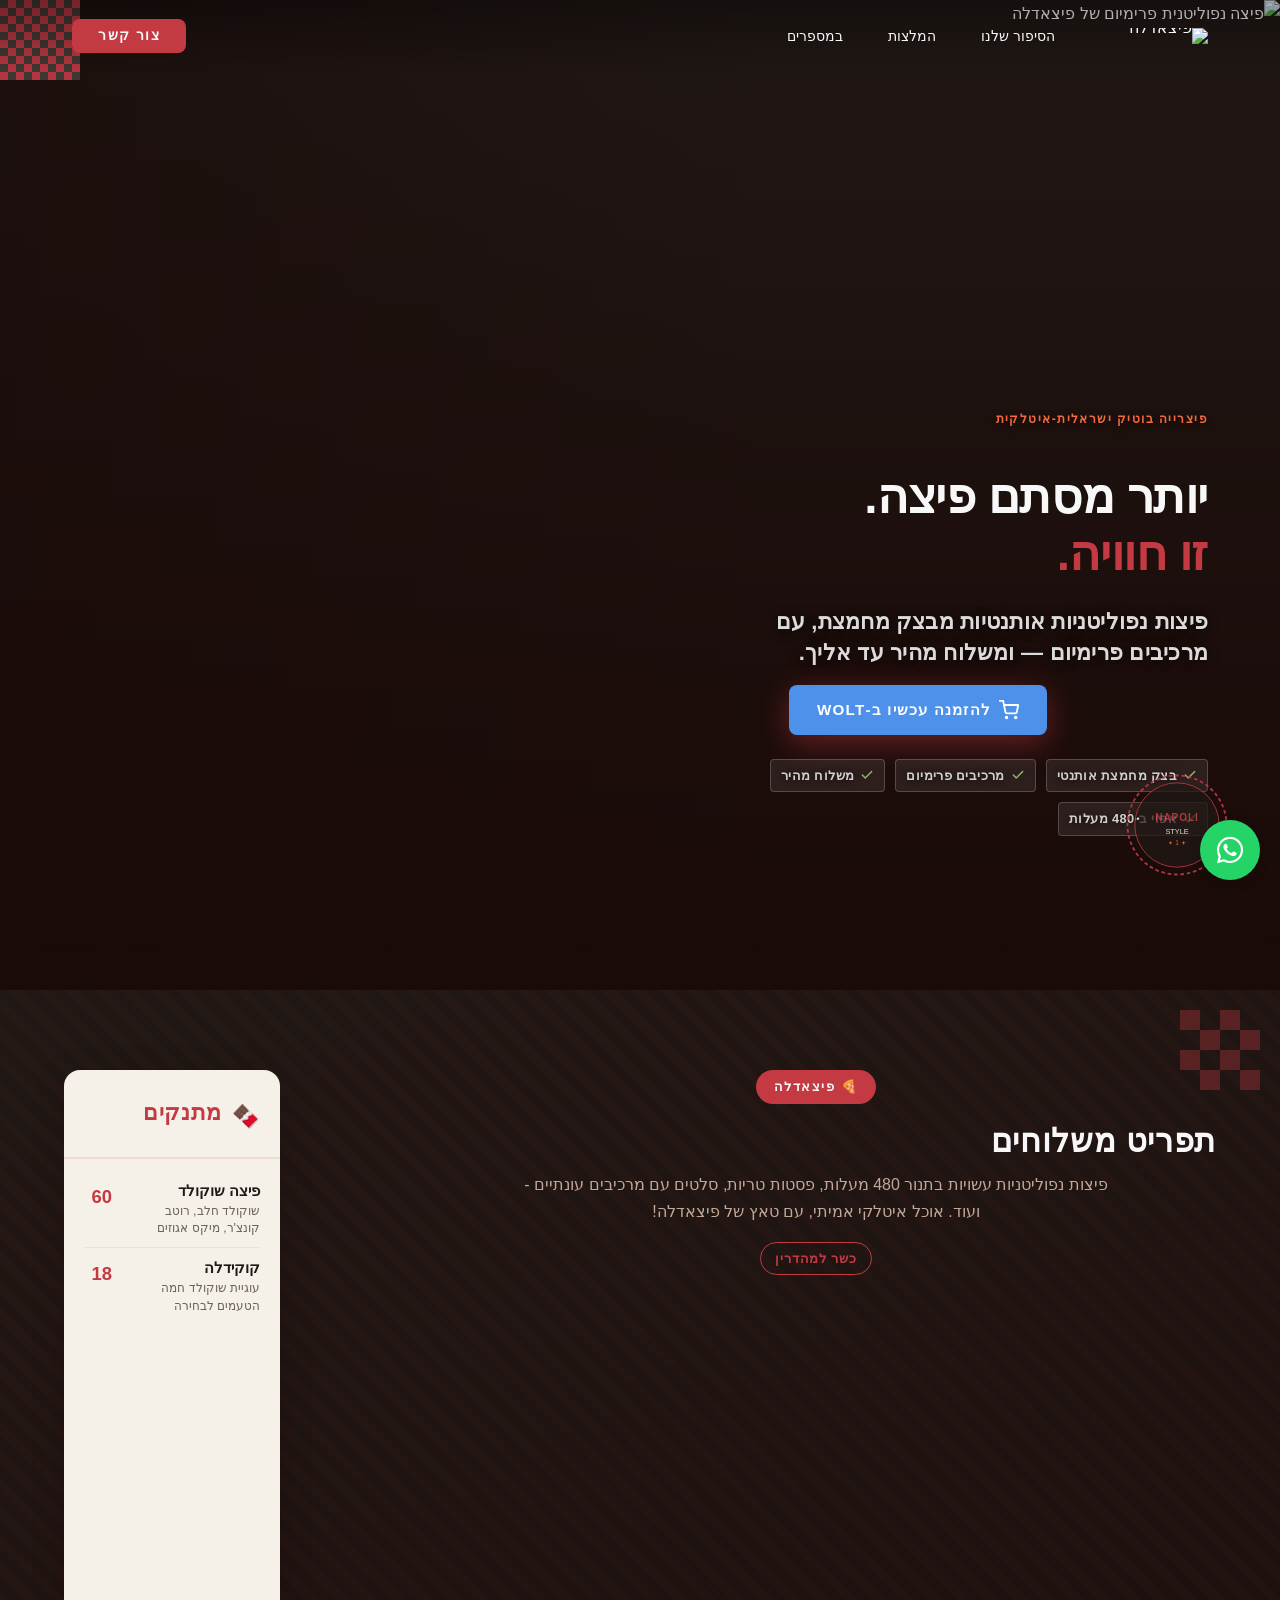
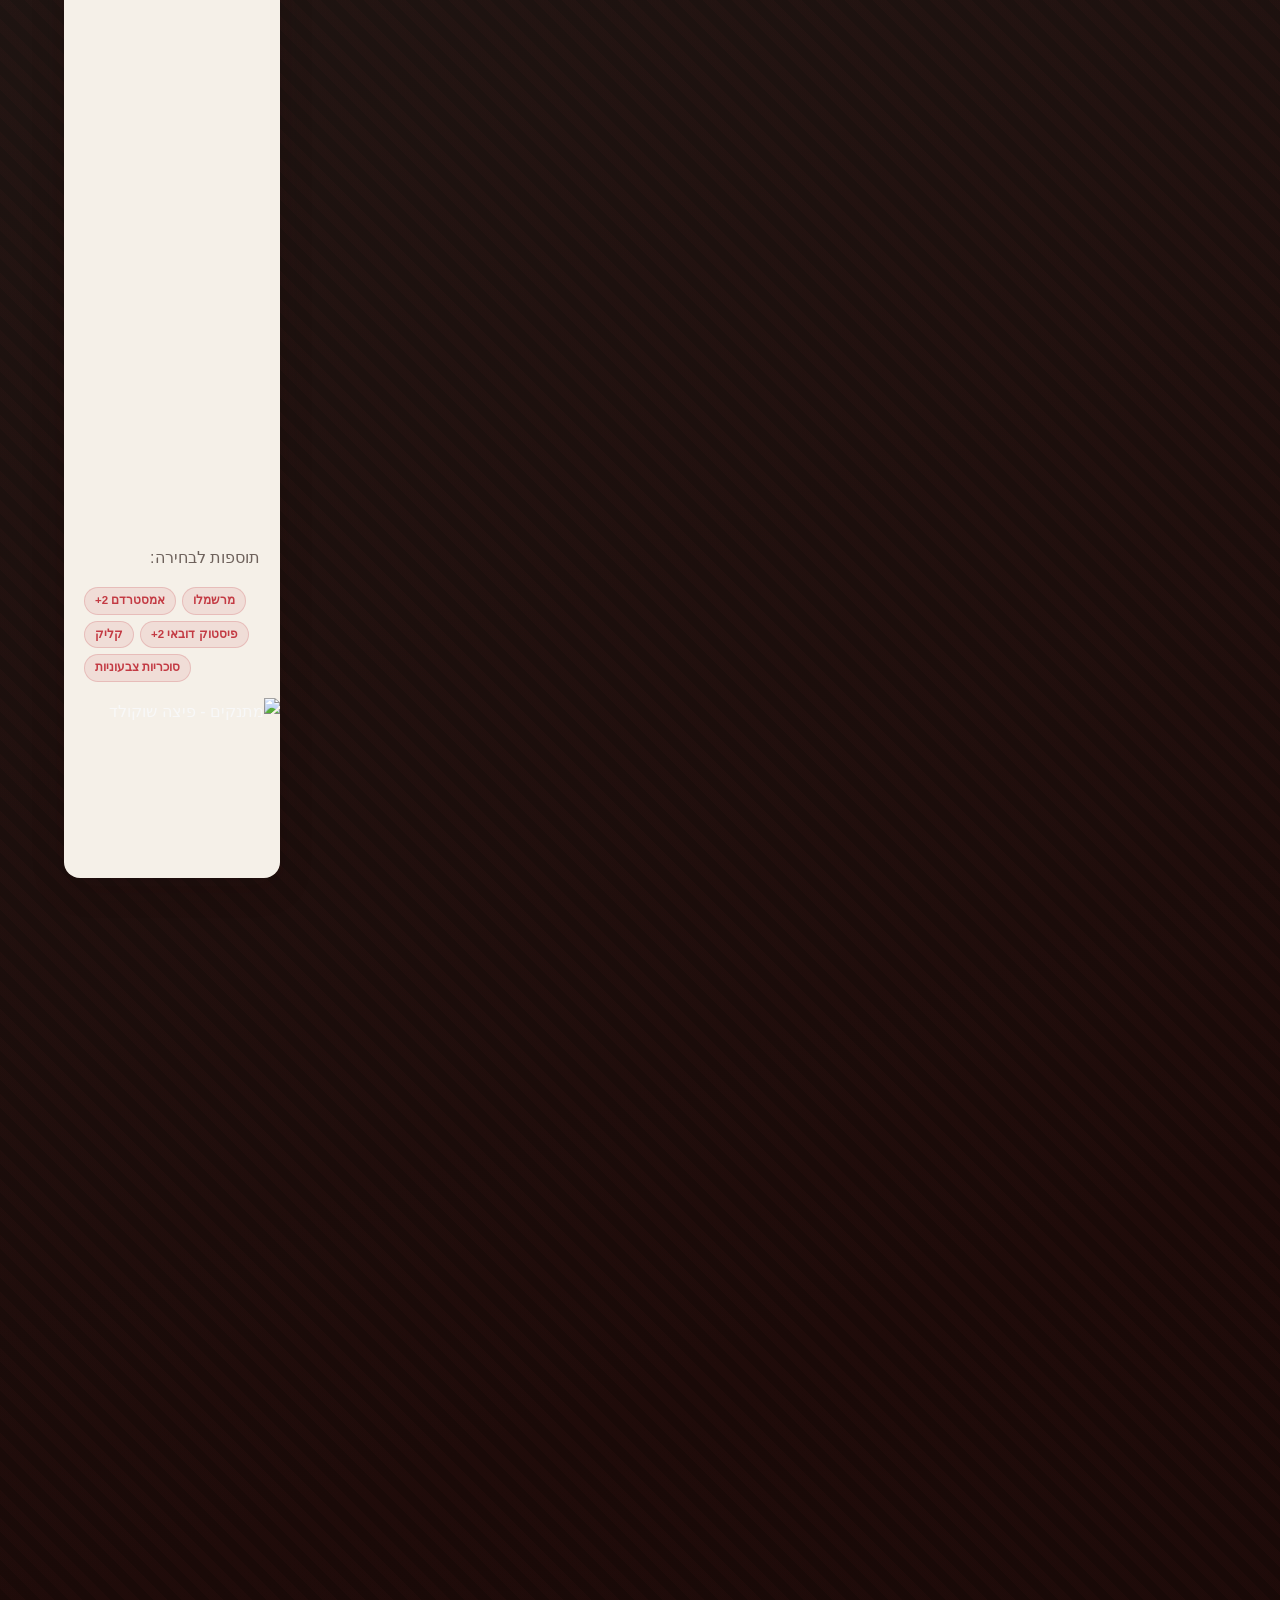
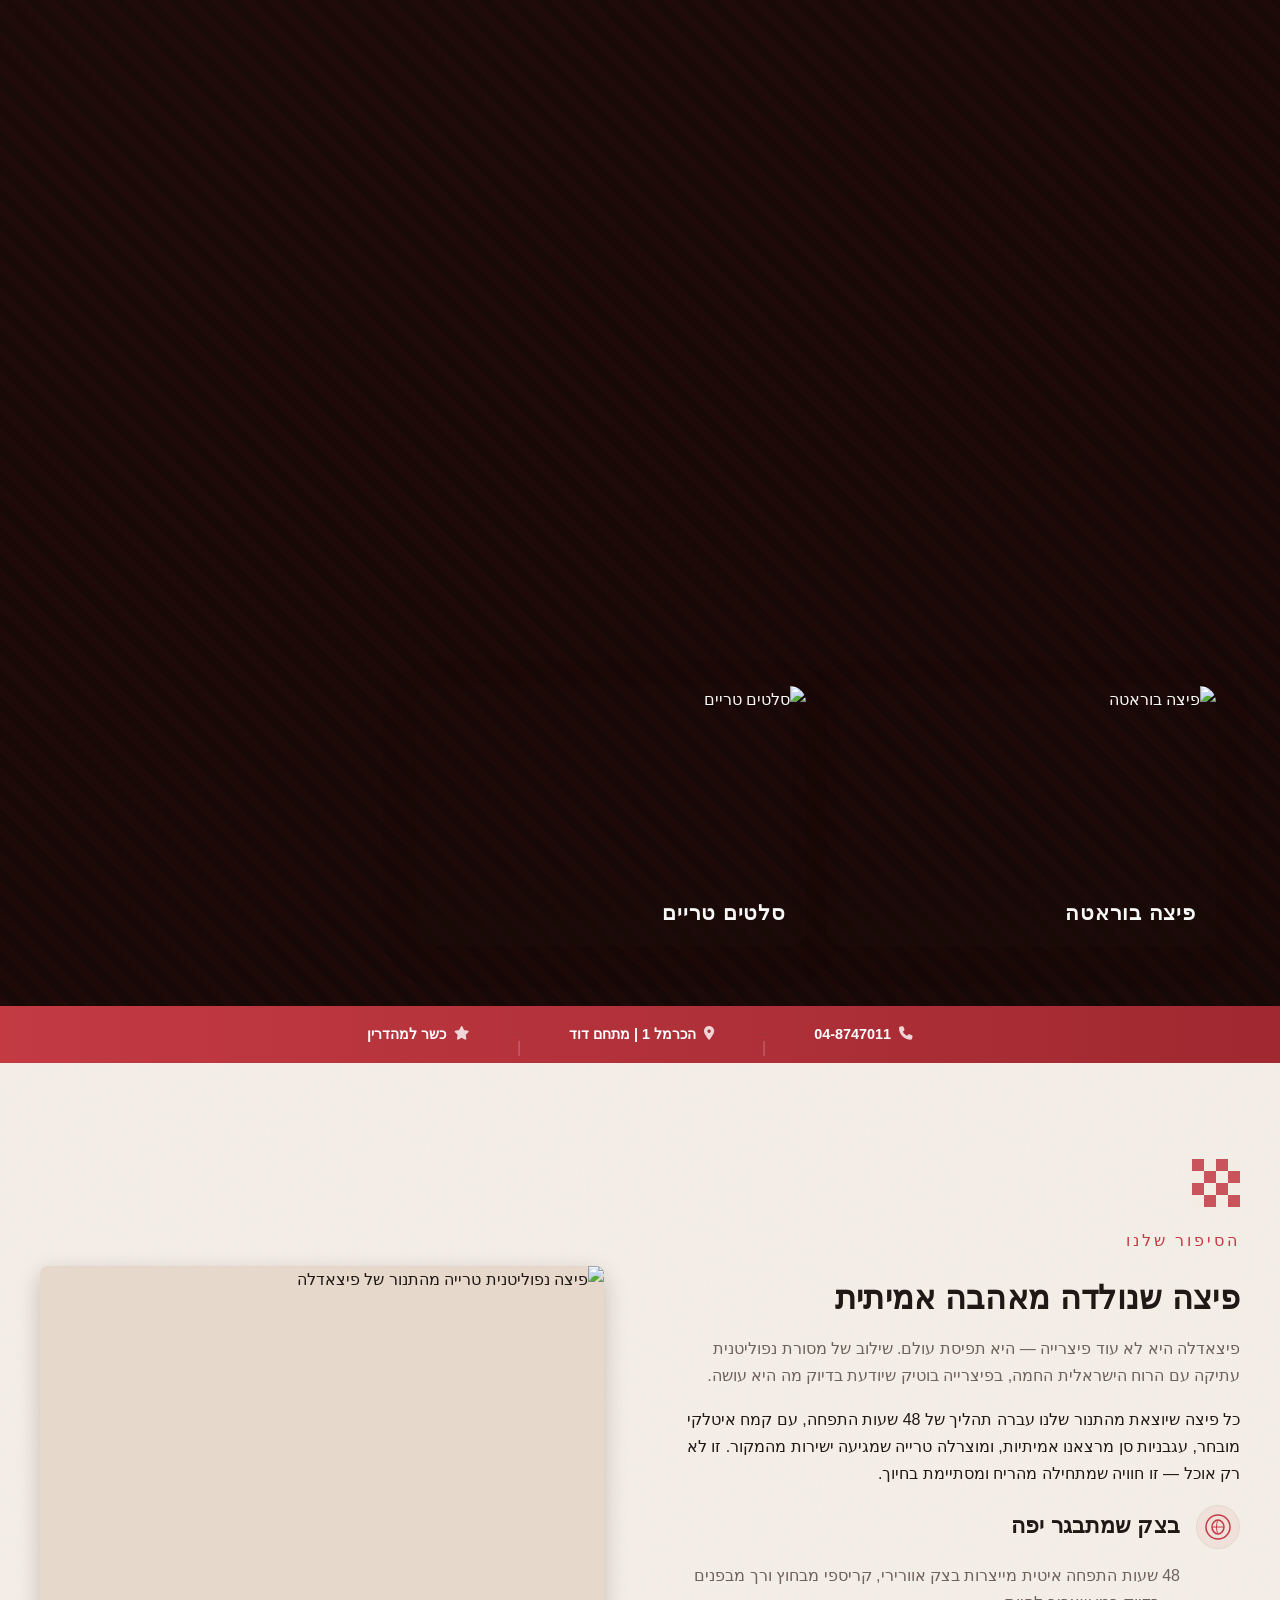
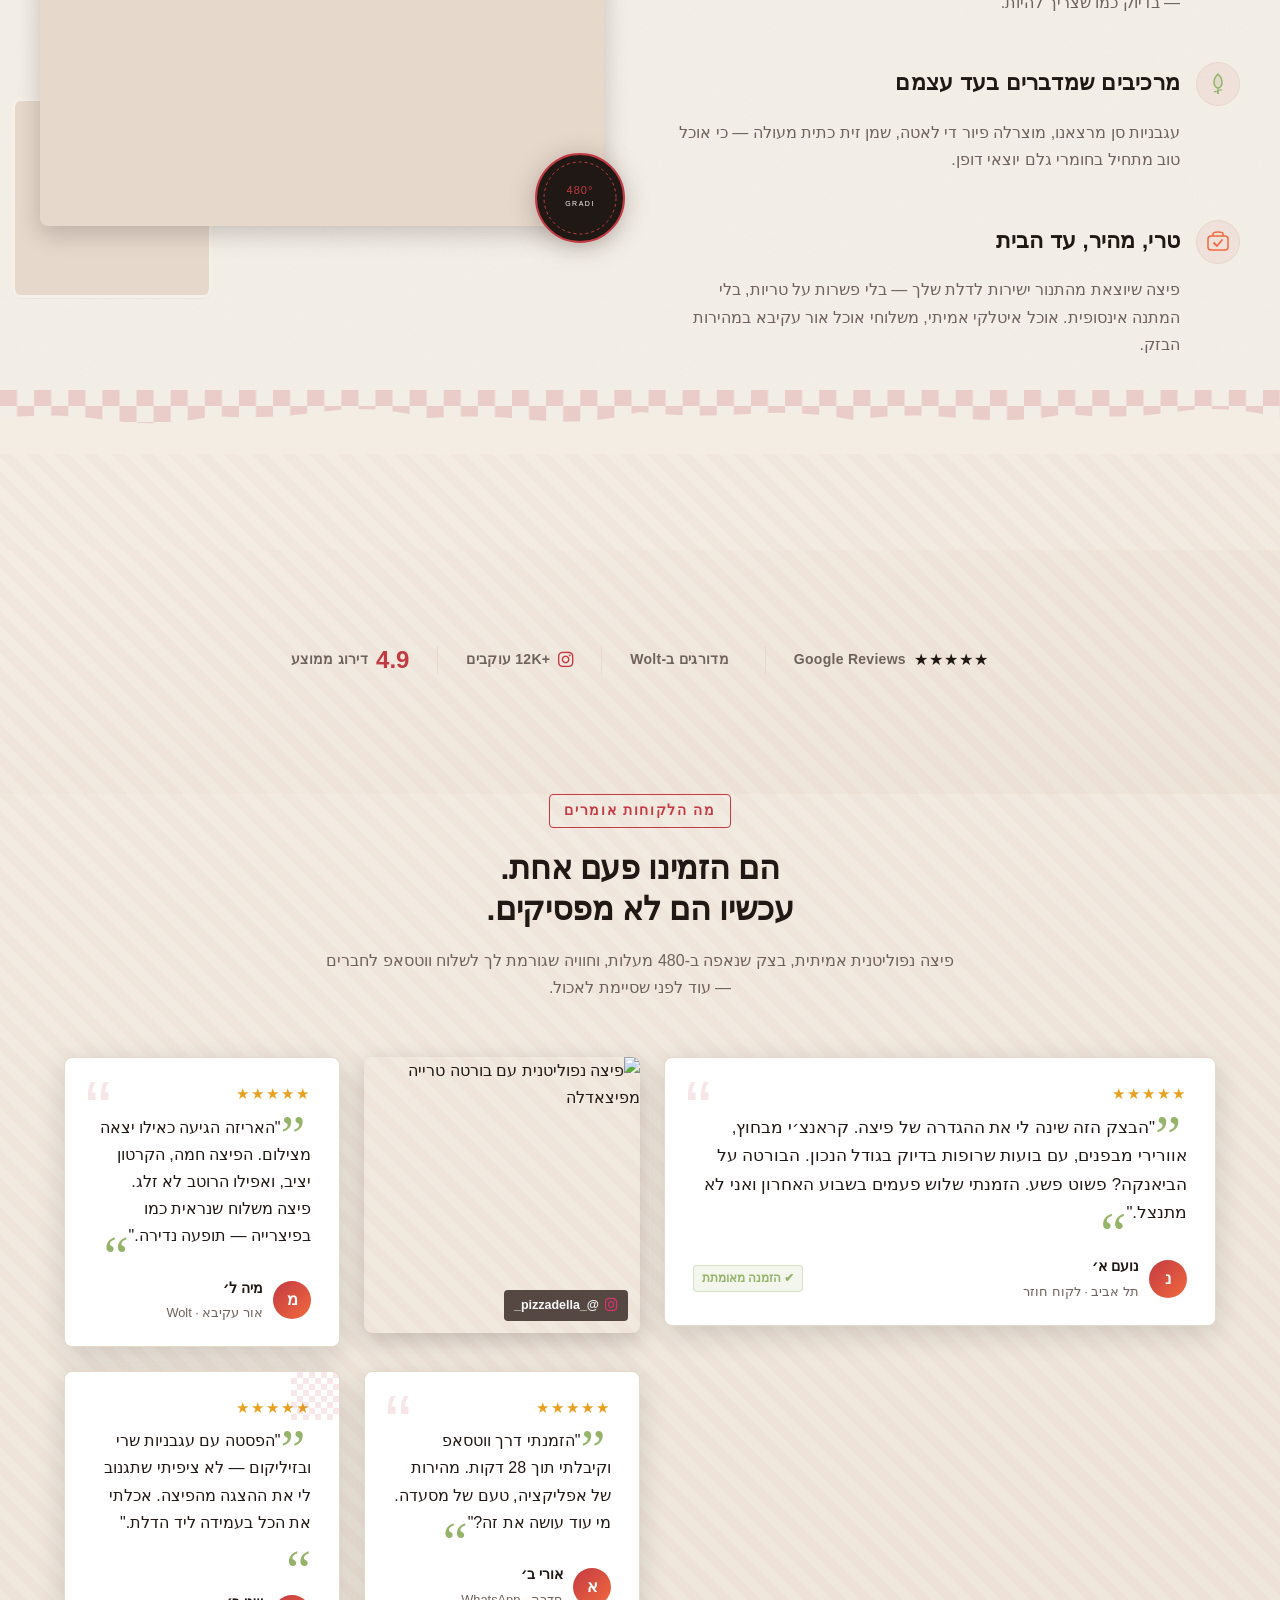
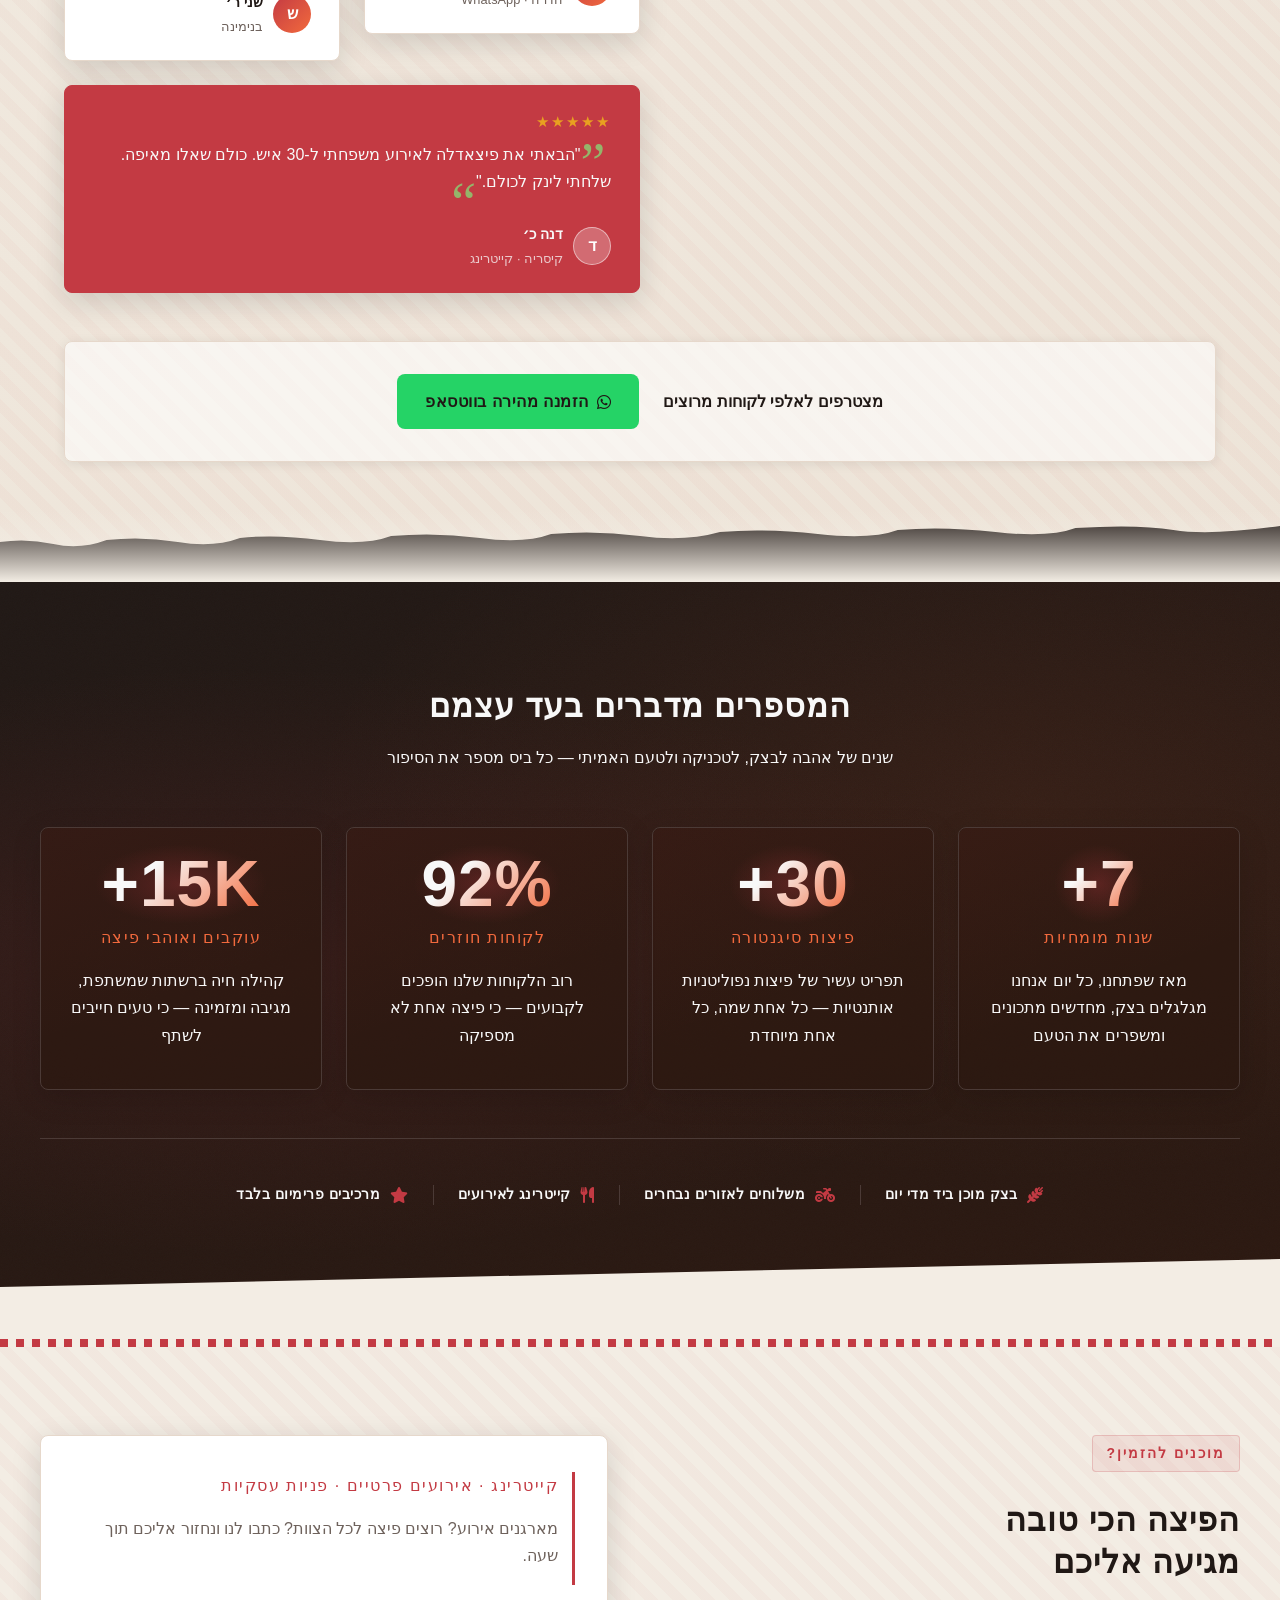
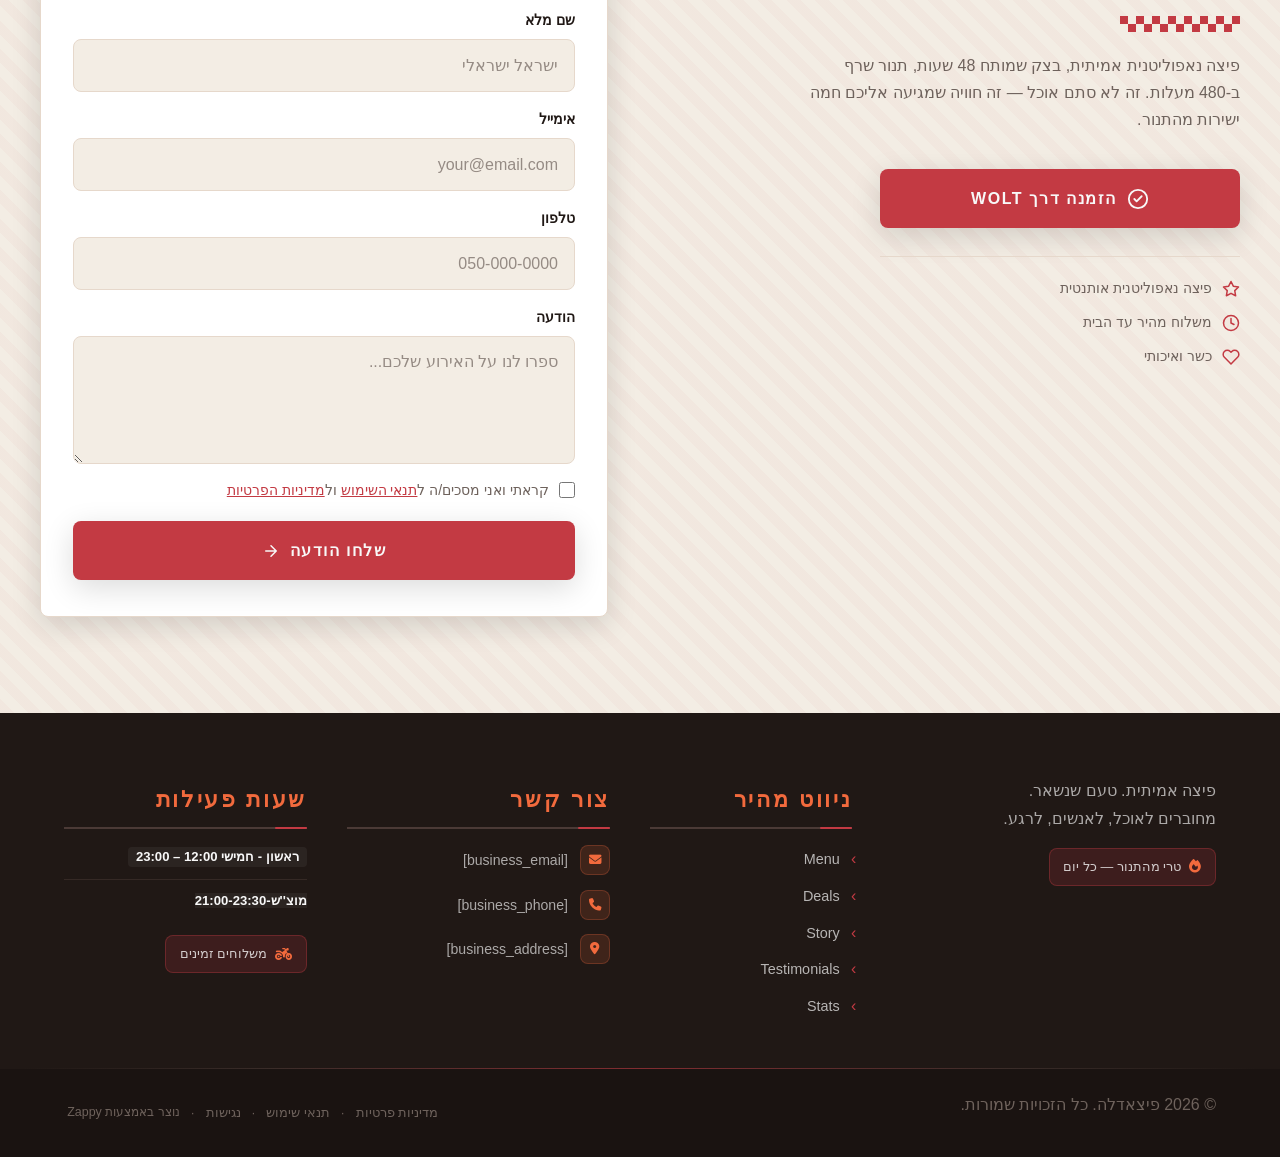
==== public/index.html @ a272fece "Background sync: Progressive GitHub Sync" ====
<!doctype html><html dir="rtl" lang="he"><head><meta charset="UTF-8"><meta content="width=device-width,initial-scale=1" name="viewport"><meta content="index, follow" name="robots"><title>fast food restaurants — פיצאדלה</title><meta content="Pizzadella is an Israeli-Italian boutique pizzeria brand specializing in authentic Neapolitan-style pizzas (no pepperoni/bacon/meat visuals). The brand blends I" name="description"><meta content="fast food restaurants, restaurants near me, kosher restaurants near me, פיצה, פיצה אור עקיבא" name="keywords"><link href="/assets/favicon.ico" rel="icon" type="image/x-icon"><link href="/assets/favicon-16x16.png" rel="icon" type="image/png" sizes="16x16"><link href="/assets/favicon-32x32.png" rel="icon" type="image/png" sizes="32x32"><link href="/assets/favicon-48x48.png" rel="icon" type="image/png" sizes="48x48"><link href="/assets/favicon-192x192.png" rel="icon" type="image/png" sizes="192x192"><link href="/assets/favicon-512x512.png" rel="icon" type="image/png" sizes="512x512"><link href="/assets/apple-touch-icon.png" rel="apple-touch-icon"><script>!function(){"use strict";var t="a57fd1d6-979f-4994-a907-9e7fd4be8c5b",e="https://api.zappy5.com/api/analytics/track",a=18e5,n=2592e6,o=!0,i=!0,r=!0;var s=function(){var e="zappy_visitor_"+t,a=null;try{if(a=localStorage.getItem(e)){var o=JSON.parse(a),i=Date.now();if(i-o.created<n)return o.lastSeen=i,localStorage.setItem(e,JSON.stringify(o)),o.id}}catch(t){console.warn("Zappy Analytics: LocalStorage not available")}var r="zv_"+Date.now()+"_"+Math.random().toString(36).substr(2,9);try{localStorage.setItem(e,JSON.stringify({id:r,created:Date.now(),lastSeen:Date.now()}))}catch(t){}return r}(),c=function(){var e="zappy_session_"+t,n=null;try{if(n=sessionStorage.getItem(e)){var o=JSON.parse(n),i=Date.now();if(i-o.timestamp<a)return o.timestamp=i,sessionStorage.setItem(e,JSON.stringify(o)),o.id}}catch(t){console.warn("Zappy Analytics: SessionStorage not available")}var r="zs_"+Date.now()+"_"+Math.random().toString(36).substr(2,9);try{sessionStorage.setItem(e,JSON.stringify({id:r,timestamp:Date.now()}))}catch(t){}return r}();function l(a,n){n=n||{};var o={website_id:t,event_type:a,page_path:window.location.pathname,referrer:document.referrer||"direct",visitor_id:s,session_id:c,metadata:n};if(navigator.sendBeacon){var i=new Blob([JSON.stringify(o)],{type:"application/json"});navigator.sendBeacon(e,i)}else fetch(e,{method:"POST",headers:{"Content-Type":"application/json"},body:JSON.stringify(o),keepalive:!0}).catch(function(t){console.warn("Zappy Analytics: Failed to track event",t)})}o&&l("pageview",{title:document.title,url:window.location.href}),i&&document.addEventListener("click",function(t){var e=t.target;if("BUTTON"===e.tagName||e.closest("button")){var a="BUTTON"===e.tagName?e:e.closest("button");l("click",{element:"button",text:a.textContent.trim().substring(0,100),id:a.id||null,class:a.className||null})}else if("A"===e.tagName||e.closest("a")){var n="A"===e.tagName?e:e.closest("a");l("navigation",{element:"link",text:n.textContent.trim().substring(0,100),href:n.href,external:n.hostname!==window.location.hostname})}},!0),r&&document.addEventListener("submit",function(t){var e=t.target;l("form_submit",{form_id:e.id||null,form_name:e.name||null,form_action:e.action||null,form_method:e.method||"GET"})},!0);var d=Date.now();window.addEventListener("beforeunload",function(){l("page_unload",{time_on_page:Math.floor((Date.now()-d)/1e3),page_path:window.location.pathname})}),window.zappyAnalytics={track:l,getVisitorId:function(){return s},getSessionId:function(){return c}}}()</script><meta content="fast food restaurants — פיצאדלה" property="og:title"><meta content="Pizzadella is an Israeli-Italian boutique pizzeria brand specializing in authentic Neapolitan-style pizzas (no pepperoni/bacon/meat visuals). The brand blends I" property="og:description"><meta content="summary_large_image" name="twitter:card"><meta content="fast food restaurants — פיצאדלה" name="twitter:title"><meta content="Pizzadella is an Israeli-Italian boutique pizzeria brand specializing in authentic Neapolitan-style pizzas (no pepperoni/bacon/meat visuals). The brand blends I" name="twitter:description"><meta content="website" property="og:type"><meta content="he_IL" property="og:locale"><link href="https://cdnjs.cloudflare.com/ajax/libs/font-awesome/6.4.0/css/all.min.css" rel="stylesheet"><style>.skip-link{position:absolute;top:0;left:0;transform:translateY(-200%);padding:12px 18px;background:var(--bg-dark,#1a1a1a);color:var(--text-light,#fff);font-weight:600;border-radius:0 0 8px 0;z-index:10000}.skip-link:focus{transform:none;outline:2px solid var(--ring,#fff);outline-offset:2px}:focus-visible{outline:2px solid var(--ring,currentColor);outline-offset:3px}</style><link href="/assets/favicon.ico" rel="icon" type="image/x-icon"><link href="/assets/favicon-16x16.png" rel="icon" type="image/png" sizes="16x16"><link href="/assets/favicon-32x32.png" rel="icon" type="image/png" sizes="32x32"><link href="/assets/favicon-48x48.png" rel="icon" type="image/png" sizes="48x48"><link href="/assets/favicon-192x192.png" rel="icon" type="image/png" sizes="192x192"><link href="/assets/favicon-512x512.png" rel="icon" type="image/png" sizes="512x512"><link href="/assets/apple-touch-icon.png" rel="apple-touch-icon"><link href="https://cdn.jsdelivr.net/npm/vanilla-cookieconsent@3/dist/cookieconsent.css" rel="stylesheet"><script src="https://cdn.jsdelivr.net/npm/vanilla-cookieconsent@3/dist/cookieconsent.umd.js"></script><script src="https://cdn.jsdelivr.net/gh/mickidum/acc_toolbar/acctoolbar/acctoolbar.min.js"></script><style data-zappy-section-v2-css="true">.home-menu-section{direction:rtl;background-color:#1a0a08;background-image:repeating-linear-gradient(45deg,rgba(195,58,67,.03) 0,rgba(195,58,67,.03) 10px,transparent 10px,transparent 20px),linear-gradient(160deg,#201815 0,#1a0a08 60%,#160806 100%);color:var(--text-light);padding:80px 0 0;position:relative;overflow:visible;font-family:Heebo,Assistant,sans-serif}.home-menu-section .menu-checker-decor{position:absolute;top:20px;right:20px;width:80px;height:80px;opacity:.35;pointer-events:none;z-index:0;aria-hidden:true}.home-menu-section .menu-container{max-width:1200px;margin:0 auto;padding:0 24px 60px;position:relative;z-index:1}.home-menu-section .menu-header{text-align:center;margin-bottom:56px;position:relative}.home-menu-section .menu-badge{display:inline-block;background:var(--primary);color:var(--text-light);font-family:Heebo,sans-serif;font-size:.8rem;font-weight:700;letter-spacing:.12em;text-transform:uppercase;padding:6px 18px;border-radius:100px;margin-bottom:16px}.home-menu-section .menu-title{font-family:'Bebas Neue',Heebo,sans-serif;font-size:clamp(2.6rem, 6vw, 4.5rem);font-weight:700;color:var(--text-light);line-height:1.1;letter-spacing:.02em;margin:0 0 16px}.home-menu-section .menu-subtitle{font-size:1rem;color:#c2a898;line-height:1.7;max-width:600px;margin:0 auto 20px;text-align:center}.home-menu-section .menu-kosher-badge{display:inline-flex;align-items:center;gap:6px;background:0 0;border:1.5px solid var(--primary);color:var(--primary);font-size:.8rem;font-weight:700;padding:5px 14px;border-radius:100px;letter-spacing:.06em}.home-menu-section .menu-grid{display:grid;grid-template-columns:repeat(3,1fr);gap:24px;margin-bottom:40px;direction:rtl}.home-menu-section .menu-card{background:#f5f0e8;border-radius:16px;padding:0;overflow:hidden;box-shadow:0 8px 32px rgba(26,10,8,.22);display:flex;flex-direction:column;position:relative;transition:transform .25s ease,box-shadow .25s ease}.home-menu-section .menu-card:hover{transform:translateY(-4px);box-shadow:0 16px 48px rgba(26,10,8,.32)}.home-menu-section .menu-card-header{display:flex;flex-direction:row;align-items:center;gap:10px;padding:20px 20px 12px;border-bottom:2px solid rgba(195,58,67,.12)}.home-menu-section .category-icon{font-size:1.4rem;line-height:1}.home-menu-section .category-title{font-family:'Bebas Neue',Heebo,sans-serif;font-size:1.5rem;font-weight:700;color:var(--primary);letter-spacing:.04em;margin:0;line-height:1.2}.home-menu-section .menu-items-list{list-style:none;margin:0;padding:12px 20px;flex:1}.home-menu-section .menu-item{display:flex;flex-direction:row;align-items:flex-start;justify-content:space-between;gap:12px;padding:10px 0;border-bottom:1px solid rgba(195,58,67,.1)}.home-menu-section .menu-item:last-child{border-bottom:none}.home-menu-section .item-info{display:flex;flex-direction:column;gap:2px;flex:1;text-align:right}.home-menu-section .item-name{font-size:.95rem;font-weight:700;color:#201815;line-height:1.3}.home-menu-section .item-desc{font-size:.78rem;color:#6e625c;line-height:1.4}.home-menu-section .item-price{font-family:'Bebas Neue',Heebo,sans-serif;font-size:1.15rem;font-weight:700;color:var(--primary);white-space:nowrap;min-width:32px;text-align:start;padding-inline-start:4px}.home-menu-section .menu-card-image{width:100%;height:180px;overflow:hidden;margin-top:auto;flex-shrink:0}.home-menu-section .menu-card-image img{width:100%;height:100%;object-fit:cover;display:block;transition:transform .4s ease}.home-menu-section .menu-card:hover .menu-card-image img{transform:scale(1.04)}.home-menu-section .card-deals{background:linear-gradient(145deg,#c33a43 0,#a02830 100%);border:none}.home-menu-section .card-deals .menu-card-header{border-bottom-color:rgba(255,255,255,.2)}.home-menu-section .card-deals .category-title{color:#fff}.home-menu-section .card-deals .item-name{color:#fff}.home-menu-section .card-deals .item-desc{color:rgba(255,255,255,.75)}.home-menu-section .card-deals .menu-item{border-bottom-color:rgba(255,255,255,.15)}.home-menu-section .deal-price{color:#fff3b0!important;font-size:1.3rem!important}.home-menu-section .deals-ribbon{position:absolute;top:16px;left:16px;background:#fff3b0;color:#c33a43;font-size:.7rem;font-weight:800;letter-spacing:.1em;padding:4px 10px;border-radius:100px;text-transform:uppercase;z-index:2}.home-menu-section .category-note{font-size:.85rem;font-weight:700;color:#201815;margin:0 20px 2px;text-align:right}.home-menu-section .category-note-sm{font-size:.78rem;color:#6e625c;margin:0 20px 8px;text-align:right;line-height:1.5}.home-menu-section .category-note-addon{font-size:.8rem;color:var(--primary);font-weight:600;margin:4px 20px 12px;text-align:right}.home-menu-section .dessert-toppings{padding:8px 20px 16px}.home-menu-section .toppings-label{font-size:.78rem;font-weight:700;color:#6e625c;margin-bottom:8px;text-align:right}.home-menu-section .toppings-grid{display:flex;flex-wrap:wrap;gap:6px;justify-content:flex-end}.home-menu-section .topping-tag{background:rgba(195,58,67,.1);color:var(--primary);font-size:.72rem;font-weight:600;padding:3px 10px;border-radius:100px;border:1px solid rgba(195,58,67,.2);white-space:nowrap}.home-menu-section .extras-desc{font-size:.82rem;color:#6e625c;line-height:1.6;padding:12px 20px 8px;text-align:right;margin:0}.home-menu-section .extras-pricing{padding:8px 20px 20px}.home-menu-section .extra-tier{background:rgba(195,58,67,.06);border-inline-start:3px solid var(--primary);padding:8px 12px;border-radius:0 6px 6px 0;margin-bottom:8px}.home-menu-section .extra-tier-label{font-size:.8rem;font-weight:600;color:#201815;display:block;text-align:right}.home-menu-section .price-tiers{display:flex;gap:12px;margin-top:12px;justify-content:flex-end}.home-menu-section .price-tier{display:flex;flex-direction:column;align-items:center;background:var(--primary);color:#fff;border-radius:8px;padding:8px 16px;min-width:60px}.home-menu-section .tier-price{font-family:'Bebas Neue',Heebo,sans-serif;font-size:1.3rem;font-weight:700;line-height:1;color:#fff}.home-menu-section .tier-label{font-size:.7rem;color:rgba(255,255,255,.8);margin-top:2px}.home-menu-section .menu-photo-strip{display:grid;grid-template-columns:1fr 1fr;gap:20px;margin-bottom:0}.home-menu-section .photo-strip-item{position:relative;border-radius:16px;overflow:hidden;height:260px;box-shadow:0 8px 32px rgba(26,10,8,.3)}.home-menu-section .photo-strip-item img{width:100%;height:100%;object-fit:cover;display:block;transition:transform .4s ease}.home-menu-section .photo-strip-item:hover img{transform:scale(1.05)}.home-menu-section .photo-strip-label{position:absolute;bottom:0;right:0;left:0;background:linear-gradient(to top,rgba(26,10,8,.85) 0,transparent 100%);color:var(--text-light);font-family:'Bebas Neue',Heebo,sans-serif;font-size:1.3rem;font-weight:700;padding:24px 20px 16px;text-align:right;letter-spacing:.04em}.home-menu-section .menu-footer-bar{background:linear-gradient(90deg,#c33a43 0,#a02830 100%);padding:16px 24px;margin-top:0}.home-menu-section .menu-footer-inner{max-width:1200px;margin:0 auto;display:flex;align-items:center;justify-content:center;flex-wrap:wrap;gap:16px 24px;direction:rtl}.home-menu-section .footer-info-item{display:flex;flex-direction:row;align-items:center;gap:8px;color:#fff;font-size:.9rem;font-weight:600}.home-menu-section .footer-info-item i{font-size:.85rem;color:rgba(255,255,255,.8)}.home-menu-section .footer-divider{color:rgba(255,255,255,.4);font-size:1rem}@media (max-width:1024px){.home-menu-section .menu-grid{grid-template-columns:repeat(2,1fr)}}@media (max-width:768px){.home-menu-section{padding-top:100px}.home-menu-section .menu-container{padding:0 16px 40px}.home-menu-section .menu-header{margin-bottom:36px}.home-menu-section .menu-title{font-size:2.4rem}.home-menu-section .menu-subtitle{font-size:.92rem}.home-menu-section .menu-grid{grid-template-columns:1fr!important;gap:16px}.home-menu-section .menu-card-image{height:160px}.home-menu-section .menu-photo-strip{grid-template-columns:1fr!important;gap:14px}.home-menu-section .photo-strip-item{height:200px}.home-menu-section .menu-footer-inner{gap:12px 16px}.home-menu-section .footer-divider{display:none}.home-menu-section .menu-checker-decor{width:50px;height:50px;top:12px;right:12px}.home-menu-section .price-tiers{justify-content:flex-start}.home-menu-section .toppings-grid{justify-content:flex-start}}[data-layout-spec=Home-menu] .home-menu-headline,[data-layout-spec=Home-menu] .home-menu-section__title,[data-layout-spec=Home-menu] .home-menu-title,[data-layout-spec=Home-menu] .menu-headline,[data-layout-spec=Home-menu] h2[class*=headline],[data-layout-spec=Home-menu] h2[class*=menu-title]{white-space:nowrap!important;overflow-wrap:normal!important;word-break:keep-all!important;width:max-content!important;max-width:min(100%,12ch)!important;line-height:.86!important;position:relative!important;z-index:4!important}[data-layout-spec=Home-menu] .home-menu-headline-col,[data-layout-spec=Home-menu] .home-menu-left,[data-layout-spec=Home-menu] .home-menu-section__copy,[data-layout-spec=Home-menu] [class*=menu][class*=copy],[data-layout-spec=Home-menu] [class*=menu][class*=headline-col]{min-width:0!important;max-width:min(36ch,28%)!important}[data-layout-spec=Home-menu] .home-menu-container,[data-layout-spec=Home-menu] .home-menu-section__container,[data-layout-spec=Home-menu] .menu-container,[data-layout-spec=Home-menu] [class*=menu-container]{display:grid!important;grid-template-columns:minmax(0,max-content) minmax(0,1fr)!important;gap:clamp(2rem,5vw,4rem)!important;align-items:start!important;overflow:visible!important}[data-layout-spec=Home-menu] .home-menu-subhead,[data-layout-spec=Home-menu] .home-menu-subhead .font-accent,[data-layout-spec=Home-menu] .home-menu-subheadline,[data-layout-spec=Home-menu] .home-menu-subheadline .font-accent,[data-layout-spec=Home-menu] .home-menu-subheadline.font-accent,[data-layout-spec=Home-menu] .menu-accent-line,[data-layout-spec=Home-menu] .menu-accent-line .font-accent{font-family:var(--accent-font, "Permanent Marker", "Bebas Neue", cursive)!important;color:var(--primary,#ef3b24)!important;font-size:clamp(2rem, 3.8vw, 3.8rem)!important;line-height:.9!important;letter-spacing:-.02em!important;text-transform:uppercase!important;white-space:nowrap!important;overflow-wrap:normal!important;word-break:keep-all!important;position:relative!important;z-index:4!important}[data-layout-spec=Home-menu] .menu-grid{grid-template-columns:repeat(3,minmax(0,1fr))!important;grid-auto-rows:auto!important;align-items:start!important}[data-layout-spec=Home-menu] .menu-grid>*{min-width:0!important;max-width:100%!important}[data-layout-spec=Home-menu] :is(article,[data-layout-spec=Home-menu] [class*=card]):has(img[data-placeholder]){grid-row:1!important;align-self:stretch!important;min-width:0!important;max-width:100%!important}@media (min-width:1181px){[data-layout-spec=Home-menu] :is(article,[data-layout-spec=Home-menu] [class*=card]):has(img[data-placeholder]):first-of-type{grid-column:1!important}[data-layout-spec=Home-menu] :is(article,[data-layout-spec=Home-menu] [class*=card]):has(img[data-placeholder]):nth-of-type(2){grid-column:2!important}[data-layout-spec=Home-menu] :is(article,[data-layout-spec=Home-menu] [class*=card]):has(img[data-placeholder]):nth-of-type(3){grid-column:3!important}}[data-layout-spec=Home-menu] .deco-asset{max-width:min(var(--deco-w),24vw)!important}@media (max-width:1180px) and (min-width:901px){[data-layout-spec=Home-menu] .menu-grid{grid-template-columns:repeat(2,minmax(0,1fr))!important;grid-auto-flow:row!important}[data-layout-spec=Home-menu] :is(article,[data-layout-spec=Home-menu] [class*=card]):has(img[data-placeholder]){grid-row:auto!important;grid-column:auto!important}[data-layout-spec=Home-menu] :is(article,[data-layout-spec=Home-menu] [class*=card]):has(img[data-placeholder]) [class*=img-wrap] img,[data-layout-spec=Home-menu] :is(article,[data-layout-spec=Home-menu] [class*=card]):has(img[data-placeholder]) img,[data-layout-spec=Home-menu] :is(article,[data-layout-spec=Home-menu] [class*=card]):has(img[data-placeholder]) picture img{width:100%!important;max-width:100%!important;height:auto!important;min-width:0!important;display:block!important}[data-layout-spec=Home-menu] :is(article,[data-layout-spec=Home-menu] [class*=card]):has(img[data-placeholder]) [class*=img-wrap],[data-layout-spec=Home-menu] :is(article,[data-layout-spec=Home-menu] [class*=card]):has(img[data-placeholder]) picture{width:100%!important;min-width:0!important;max-width:100%!important}}@media (max-width:900px){[data-layout-spec=Home-menu] .home-menu-container,[data-layout-spec=Home-menu] .home-menu-section__container,[data-layout-spec=Home-menu] .menu-container,[data-layout-spec=Home-menu] [class*=menu][class*=container]{display:grid!important;grid-template-columns:minmax(0,1fr)!important;gap:clamp(2rem,6vw,3.5rem)!important;overflow:visible!important}[data-layout-spec=Home-menu] .home-menu-headline-col,[data-layout-spec=Home-menu] .home-menu-left,[data-layout-spec=Home-menu] .home-menu-section__copy,[data-layout-spec=Home-menu] .menu-intro,[data-layout-spec=Home-menu] [class*=menu][class*=copy],[data-layout-spec=Home-menu] [class*=menu][class*=headline-col],[data-layout-spec=Home-menu] [class*=menu][class*=intro]{max-width:100%!important;width:100%!important;min-width:0!important;grid-column:1!important;grid-row:auto!important}[data-layout-spec=Home-menu] .home-menu-headline,[data-layout-spec=Home-menu] .home-menu-title,[data-layout-spec=Home-menu] .menu-headline{max-width:100%!important;width:100%!important;text-align:center!important}[data-layout-spec=Home-menu] .home-menu-cards,[data-layout-spec=Home-menu] .home-menu-cards-grid,[data-layout-spec=Home-menu] .home-menu-cards-wrap,[data-layout-spec=Home-menu] .menu-grid{display:grid!important;grid-template-columns:minmax(0,1fr)!important;grid-auto-flow:row!important;width:100%!important;max-width:100%!important;min-width:0!important;overflow:visible!important}[data-layout-spec=Home-menu] :is(article,[data-layout-spec=Home-menu] [class*=card]):has(img[data-placeholder]){grid-column:1!important;grid-row:auto!important;width:100%!important;min-width:0!important;max-width:100%!important;transform:none!important}[data-layout-spec=Home-menu] .home-menu-card>*,[data-layout-spec=Home-menu] [class*=menu-card]>*{min-width:0!important;max-width:100%!important}[data-layout-spec=Home-menu] .deco-asset{display:none!important}}</style><link href="/styles.css" rel="stylesheet"><style id="zappy-dropdown-submenu-styles">#navMenu li:has(.sub-menu),.nav-menu li:has(.sub-menu),.navbar li:has(.sub-menu),nav li:has(.sub-menu){position:relative}#navMenu .sub-menu,.nav-menu .sub-menu,.navbar .sub-menu,nav .sub-menu{display:block!important;position:absolute!important;top:100%;left:0;min-width:220px;background:#fff;border-radius:8px;box-shadow:0 8px 25px rgba(0,0,0,.15);padding:8px 0;opacity:0;visibility:hidden;transform:translateY(10px);transition:all .3s ease;z-index:1000;list-style:none;pointer-events:none}#navMenu li:hover>.sub-menu,.nav-menu li:hover>.sub-menu,.navbar li:hover>.sub-menu,nav li:hover>.sub-menu{opacity:1!important;visibility:visible!important;transform:translateY(0)!important;pointer-events:auto!important}.sub-menu li{list-style:none;margin:0;padding:0}.sub-menu a{display:block!important;padding:10px 16px!important;color:var(--text-dark,#333)!important;font-weight:500;text-decoration:none;white-space:nowrap;transition:background-color .2s}.sub-menu .zappy-nav-child>a{padding-left:28px!important;font-size:.9em!important;opacity:.85!important}[dir=rtl] .sub-menu .zappy-nav-child>a,html[lang=ar] .sub-menu .zappy-nav-child>a,html[lang=he] .sub-menu .zappy-nav-child>a{padding-left:10px!important;padding-right:28px!important}.sub-menu .zappy-nav-parent>a{font-weight:600!important}.sub-menu a:hover{background-color:#f5f5f5}[dir=rtl] .nav-menu .sub-menu,[dir=rtl] .navbar .sub-menu,[dir=rtl] nav .sub-menu,html[lang=ar] .nav-menu .sub-menu,html[lang=ar] .navbar .sub-menu,html[lang=ar] nav .sub-menu,html[lang=he] .nav-menu .sub-menu,html[lang=he] .navbar .sub-menu,html[lang=he] nav .sub-menu{left:auto!important;right:0!important}.sub-menu:empty,.sub-menu:not(:has(li)):not(:has(> a)),.sub-menu:not(:has(li:not(.zappy-hidden-menu-item))):not(:has(> a)){display:none!important;opacity:0!important;visibility:hidden!important;pointer-events:none!important}li:has(.menu-group-title):hover>.sub-menu{opacity:1!important;visibility:visible!important;transform:translateY(0)!important;pointer-events:auto!important}#navMenu>li>.menu-group-title,.nav-menu>li>.menu-group-title{display:inline-block;padding:.5rem 1rem;cursor:default;user-select:none}@media (max-width:768px){#navMenu .sub-menu,.nav-menu .sub-menu,.navbar .sub-menu,nav .sub-menu{position:static!important;transform:none!important;box-shadow:none!important;background:0 0!important;max-height:0;overflow:hidden;opacity:0;visibility:hidden;transition:max-height .3s ease,opacity .3s ease;padding:0!important;border-radius:0!important}#navMenu .sub-menu.mobile-expanded,.nav-menu .sub-menu.mobile-expanded,.navbar .sub-menu.mobile-expanded{max-height:none!important;overflow-y:visible!important;opacity:1!important;visibility:visible!important;padding:8px 0 8px 16px!important}[dir=rtl] .sub-menu.mobile-expanded,html[lang=he] .sub-menu.mobile-expanded{padding:8px 16px 8px 0!important}#navMenu li:hover>.sub-menu,.nav-menu li:hover>.sub-menu,.navbar li:hover>.sub-menu,nav li:hover>.sub-menu{opacity:0;visibility:hidden;pointer-events:none}#navMenu li>.sub-menu.mobile-expanded,.nav-menu li>.sub-menu.mobile-expanded,.navbar li>.sub-menu.mobile-expanded,nav li>.sub-menu.mobile-expanded{opacity:1!important;visibility:visible!important;pointer-events:auto!important}#navMenu li:has(.sub-menu),.nav-menu li:has(.sub-menu),.navbar li:has(.sub-menu),nav li:has(.sub-menu){display:flex!important;flex-wrap:wrap!important;align-items:center!important;position:relative!important;min-height:44px!important}#navMenu li:has(.sub-menu)>a,.nav-menu li:has(.sub-menu)>a,.navbar li:has(.sub-menu)>a,nav li:has(.sub-menu)>a{flex:1!important;min-width:0!important}#navMenu li:has(.sub-menu)>.menu-group-title,.nav-menu li:has(.sub-menu)>.menu-group-title,.navbar li:has(.sub-menu)>.menu-group-title,nav li:has(.sub-menu)>.menu-group-title{flex:1!important;min-width:0!important;padding:0!important;line-height:inherit!important}#navMenu li:has(.sub-menu)>.sub-menu,.nav-menu li:has(.sub-menu)>.sub-menu,.navbar li:has(.sub-menu)>.sub-menu,nav li:has(.sub-menu)>.sub-menu{flex-basis:100%!important;width:100%!important}#navMenu li:has(.sub-menu)>a [class*=arrow],#navMenu li:has(.sub-menu)>a [class*=chevron],.nav-menu li:has(.sub-menu)>a .fa-angle-down,.nav-menu li:has(.sub-menu)>a .fa-chevron-down,.nav-menu li:has(.sub-menu)>a [class*=arrow],.nav-menu li:has(.sub-menu)>a [class*=chevron],nav li:has(.sub-menu)>a [class*=arrow],nav li:has(.sub-menu)>a [class*=chevron]{display:none!important;visibility:hidden!important}.mobile-submenu-toggle{display:flex!important;align-items:center!important;justify-content:center!important;width:44px!important;height:auto!important;background:0 0!important;border:none!important;cursor:pointer!important;color:var(--text-light)!important;position:static!important;flex-shrink:0!important;align-self:stretch!important;z-index:2!important;padding:0!important;margin:0!important}.mobile-submenu-toggle::after{content:''!important;width:0!important;height:0!important;border-left:6px solid transparent!important;border-right:6px solid transparent!important;border-top:7px solid currentColor!important;transition:transform .3s ease!important}.mobile-submenu-toggle.expanded::after{transform:rotate(180deg)!important}.sub-menu a{padding:10px 0!important;display:block!important;color:var(--text-light)!important;white-space:normal!important}.sub-menu .zappy-nav-child>a{padding-left:28px!important;font-size:.9em!important;opacity:.85!important}[dir=rtl] .sub-menu .zappy-nav-child>a,html[lang=ar] .sub-menu .zappy-nav-child>a,html[lang=he] .sub-menu .zappy-nav-child>a{padding-left:0!important;padding-right:28px!important}.sub-menu .zappy-nav-parent>a{font-weight:600!important}#navMenu.active,.nav-menu.active{max-width:100vw!important;overflow-x:hidden!important;box-sizing:border-box!important}.navbar .sub-menu li a,.zappy-products-dropdown .sub-menu a,nav.navbar .sub-menu li a{color:var(--text-light)!important}}@media (min-width:769px){.mobile-submenu-toggle{display:none!important}}</style><style id="zappy-widget-visibility">html[dir=rtl] .whatsapp-float{right:20px!important;left:auto!important}html:not([dir]) .whatsapp-float,html[dir=ltr] .whatsapp-float{left:20px!important;right:auto!important}html[dir=rtl] #mic-access-tool-general-button,html[dir=rtl] #mic-init-access-tool #mic-access-tool-general-button,html[dir=rtl] #mic-init-access-tool .mic-access-tool-general-button,html[dir=rtl] ._access-icon,html[dir=rtl] .mic-access-tool-general-button{left:20px!important;right:auto!important}html:not([dir]) #mic-access-tool-general-button,html:not([dir]) #mic-init-access-tool #mic-access-tool-general-button,html:not([dir]) #mic-init-access-tool .mic-access-tool-general-button,html:not([dir]) ._access-icon,html:not([dir]) .mic-access-tool-general-button,html[dir=ltr] #mic-access-tool-general-button,html[dir=ltr] #mic-init-access-tool #mic-access-tool-general-button,html[dir=ltr] #mic-init-access-tool .mic-access-tool-general-button,html[dir=ltr] ._access-icon,html[dir=ltr] .mic-access-tool-general-button{right:20px!important;left:auto!important}@media (max-width:768px){.whatsapp-float{display:flex!important}}@media (min-width:769px){.whatsapp-float{display:flex!important}}@media (max-width:768px){#mic-access-tool-general-button,#mic-init-access-tool #mic-access-tool-general-button,#mic-init-access-tool .mic-access-tool-general-button,._access-icon,.mic-access-tool-general-button{display:flex!important;visibility:visible!important;opacity:1!important;pointer-events:auto!important}#mic-access-tool-box.opened-mic-access-tool,#mic-init-access-tool #mic-access-tool-box.opened-mic-access-tool,.mic-access-tool-box.opened-mic-access-tool{visibility:visible!important;opacity:1!important;pointer-events:auto!important}}@media (min-width:769px){#mic-access-tool-general-button,#mic-init-access-tool #mic-access-tool-general-button,#mic-init-access-tool .mic-access-tool-general-button,._access-icon,.mic-access-tool-general-button{display:flex!important;visibility:visible!important;opacity:1!important;pointer-events:auto!important}#mic-access-tool-box.opened-mic-access-tool,#mic-init-access-tool #mic-access-tool-box.opened-mic-access-tool,.mic-access-tool-box.opened-mic-access-tool{visibility:visible!important;opacity:1!important;pointer-events:auto!important}}</style></head><body><a href="#main" class="skip-link">דלג לתוכן הראשי</a><nav class="navbar" dir="rtl"><button class="mobile-toggle" aria-label="Menu" id="mobileToggle"><svg viewBox="0 0 24 24" height="24" width="24" fill="none" class="hamburger-icon"><path d="M3 12h18M3 6h18M3 18h18" stroke="currentColor" stroke-width="2" stroke-linecap="round"></path></svg> <svg viewBox="0 0 24 24" height="24" width="24" fill="none" class="close-icon" style="display:none"><path d="M18 6L6 18M6 6l12 12" stroke="currentColor" stroke-width="2" stroke-linecap="round"></path></svg></button> <button class="phone-header-btn" aria-label="Call" data-phone=""><svg viewBox="0 0 24 24" height="20" width="20" fill="currentColor"><path d="M22 16.92v3a2 2 0 0 1-2.18 2 19.79 19.79 0 0 1-8.63-3.07 19.5 19.5 0 0 1-6-6 19.79 19.79 0 0 1-3.07-8.67A2 2 0 0 1 4.11 2h3a2 2 0 0 1 2 1.72 12.84 12.84 0 0 0 .7 2.81 2 2 0 0 1-.45 2.11L8.09 9.91a16 16 0 0 0 6 6l1.27-1.27a2 2 0 0 1 2.11-.45 12.84 12.84 0 0 0 2.81.7A2 2 0 0 1 22 16.92z"></path></svg></button><div class="nav-container"><div class="nav-right-group"><div class="nav-brand"><a href="/" class="logo-link"><img alt="פיצאדלה" src="/assets/restaurant-logo-1779126634058-vjz5x7.webp?v=1779126634616-h9q1xj" class="logo"></a></div><ul class="nav-menu" id="navMenu"><li><a href="#story">הסיפור שלנו</a></li><li><a href="#testimonials">המלצות</a></li><li><a href="#stats">במספרים</a></li></ul></div><div class="nav-cta-container"><a href="#cta" class="nav-cta-btn">צור קשר</a></div></div></nav><script>window.addEventListener("load",function(){const e=document.querySelector(".navbar, nav, header");if(!e)return void console.log("[Navbar] Navbar element not found");let t=document.getElementById("mobileToggle")||document.querySelector(".mobile-toggle")||document.querySelector(".hamburger")||document.querySelector(".hamburger-menu")||document.querySelector(".menu-toggle")||document.querySelector(".burger-menu")||document.querySelector('[aria-label="Menu"]')||document.querySelector('[aria-label="תפריט"]');const n=document.querySelector(".phone-header-btn"),o=window.getComputedStyle(e);let r=o.backgroundColor;if(console.log("[Navbar] Initial navbar background:",r),"transparent"===r||"rgba(0, 0, 0, 0)"===r||r.startsWith("rgba")&&r.includes(", 0)")){const e=o.backgroundImage;if(e&&"none"!==e)console.log("[Navbar] Navbar has background image/gradient, using dark text"),r="rgb(240, 240, 240)";else{const e=window.getComputedStyle(document.body).backgroundColor;console.log("[Navbar] Navbar transparent, using body background:",e),r=e}}const a=r.match(/\d+/g);if(a&&a.length>=3){const e=(.299*parseInt(a[0])+.587*parseInt(a[1])+.114*parseInt(a[2]))/255;console.log("[Navbar] Mobile button colors preserved from Claude CSS (luminance:",e.toFixed(2)+")");const o=document.createElement("style");o.id="zappy-mobile-nav-fix";document.documentElement.lang;document.documentElement.dir,o.textContent='\n        /* Hide mobile buttons on desktop, show only on mobile */\n        @media (min-width: 769px) {\n          .mobile-toggle,\n          .phone-header-btn {\n            display: none !important;\n          }\n        }\n        \n        /* Show and position mobile buttons correctly on mobile */\n        @media (max-width: 768px) {\n          .navbar,\n          nav.navbar {\n            min-height: 70px !important;\n          }\n\n          .mobile-toggle,\n          .phone-header-btn {\n            position: absolute !important;\n            top: 0 !important;\n            bottom: 0 !important;\n            margin-top: auto !important;\n            margin-bottom: auto !important;\n            transform: none !important;\n            z-index: 1001 !important;\n            display: flex !important;\n            align-items: center !important;\n            justify-content: center !important;\n            width: 36px !important;\n            height: 36px !important;\n            border-radius: 50% !important;\n            border: none !important;\n            cursor: pointer !important;\n            padding: 6px !important;\n            background: none !important;\n            color: var(--nav-text, var(--text-light)) !important;\n            touch-action: manipulation !important;\n            -webkit-tap-highlight-color: transparent !important;\n          }\n\n          html[data-zappy-site-type="ecommerce"] .phone-header-btn,\n          body[data-zappy-site-type="ecommerce"] .phone-header-btn,\n          html[data-zappy-site-type="ecommerce"] header .phone-header-btn,\n          html[data-zappy-site-type="ecommerce"] nav .phone-header-btn {\n            display: none !important;\n            visibility: hidden !important;\n            width: 0 !important;\n            height: 0 !important;\n            min-width: 0 !important;\n            overflow: hidden !important;\n          }\n          \n          /* LTR positioning (default): hamburger LEFT, phone RIGHT */\n          html:not([dir="rtl"]):not([lang="he"]):not([lang="ar"]) .mobile-toggle,\n          html[dir="ltr"] .mobile-toggle {\n            left: 12px !important;\n            right: auto !important;\n          }\n          html:not([dir="rtl"]):not([lang="he"]):not([lang="ar"]) .phone-header-btn,\n          html[dir="ltr"] .phone-header-btn {\n            right: 12px !important;\n            left: auto !important;\n          }\n          \n          /* RTL positioning: hamburger RIGHT, phone LEFT */\n          html[dir="rtl"] .mobile-toggle,\n          html[lang="he"] .mobile-toggle,\n          html[lang="ar"] .mobile-toggle {\n            right: 12px !important;\n            left: auto !important;\n          }\n          html[dir="rtl"] .phone-header-btn,\n          html[lang="he"] .phone-header-btn,\n          html[lang="ar"] .phone-header-btn {\n            left: 12px !important;\n            right: auto !important;\n          }\n          \n          /* CRITICAL: Ensure nav-container has min-height on mobile */\n          /* All children are positioned absolutely/fixed on mobile, so height:auto collapses to 0 */\n          .nav-container {\n            min-height: 70px !important;\n            position: relative !important;\n          }\n          \n          /* Ensure SVG icons are properly sized and inherit color */\n          .mobile-toggle svg,\n          .phone-header-btn svg {\n            width: 24px !important;\n            height: 24px !important;\n            /* Don\'t force display - let JavaScript control hamburger/close toggle */\n          }\n          \n          /* Reset nav-cta-container on mobile - remove desktop box-shadow/padding */\n          /* that creates a visible ghost box when CTA button is hidden */\n          .nav-cta-container {\n            box-shadow: none !important;\n            padding: 0 !important;\n          }\n          \n          /* Hide nav-cta-container entirely on mobile when there\'s no lang-switcher */\n          /* (only the CTA button is inside, and it\'s hidden on mobile) */\n          .nav-cta-container:not(:has(.lang-switcher)) {\n            display: none !important;\n          }\n          \n          /* CRITICAL: Prevent hero image fade gradient from bleeding over headline text */\n          /* The .image-fade-gradient has bottom: -30px (extends below parent) */\n          /* On mobile stacked layout, this overlaps the h1 text below the image */\n          .hero-image-column {\n            overflow: hidden !important;\n          }\n          .image-fade-gradient {\n            bottom: 0 !important;\n          }\n          \n          /* Hide desktop language switcher on mobile - hamburger menu handles it */\n          /* High specificity to override stored CSS */\n          .lang-switcher,\n          .nav-cta-container .lang-switcher,\n          .nav-container .lang-switcher,\n          .navbar .lang-switcher,\n          .navbar .nav-cta-container .lang-switcher {\n            display: none !important;\n          }\n        }\n      ';const r=document.getElementById("zappy-mobile-nav-fix");r&&r.remove(),document.head.appendChild(o),console.log("[Navbar] Critical CSS injected for mobile nav positioning");const i=window.innerWidth<=768;if(t){const e=t.querySelector(".hamburger-icon"),n=t.querySelector(".close-icon");e&&(e.style.setProperty("width","24px","important"),e.style.setProperty("height","24px","important"),e.style.setProperty("display","block","important")),n&&(n.style.setProperty("width","24px","important"),n.style.setProperty("height","24px","important"),n.style.setProperty("display","none","important")),i?(t.style.setProperty("position","absolute","important"),t.style.setProperty("top","0","important"),t.style.setProperty("bottom","0","important"),t.style.setProperty("margin-top","auto","important"),t.style.setProperty("margin-bottom","auto","important"),t.style.setProperty("transform","none","important"),t.style.setProperty("z-index","1001","important"),t.style.removeProperty("left"),t.style.removeProperty("right"),console.log("[Navbar] Mobile toggle positioning applied (mobile viewport)")):(t.style.removeProperty("position"),t.style.removeProperty("top"),t.style.removeProperty("transform"),t.style.removeProperty("z-index"),t.style.removeProperty("left"),t.style.removeProperty("right"),console.log("[Navbar] Desktop viewport - cleared mobile toggle inline positioning"))}if(n){const e=n.querySelector("svg");e&&(e.style.width="24px",e.style.height="24px",e.setAttribute("width","24"),e.setAttribute("height","24")),i?(n.style.setProperty("position","absolute","important"),n.style.setProperty("top","0","important"),n.style.setProperty("bottom","0","important"),n.style.setProperty("margin-top","auto","important"),n.style.setProperty("margin-bottom","auto","important"),n.style.setProperty("transform","none","important"),n.style.setProperty("z-index","1001","important"),n.style.removeProperty("left"),n.style.removeProperty("right"),console.log("[Navbar] Phone button positioning applied (mobile viewport)")):(n.style.removeProperty("position"),n.style.removeProperty("top"),n.style.removeProperty("transform"),n.style.removeProperty("z-index"),n.style.removeProperty("left"),n.style.removeProperty("right"),console.log("[Navbar] Desktop viewport - cleared phone button inline positioning"))}}else console.log("[Navbar] Could not parse background color:",r);t=document.getElementById("mobileToggle")||document.querySelector(".mobile-toggle")||document.querySelector(".hamburger")||document.querySelector(".hamburger-menu")||document.querySelector(".menu-toggle")||document.querySelector(".burger-menu")||document.querySelector('[aria-label="Menu"]')||document.querySelector('[aria-label="תפריט"]');const i=document.getElementById("navMenu")||document.querySelector(".nav-menu")||document.querySelector(".nav-links")||document.querySelector("nav ul:not(.submenu)");if(!t||!i)return void console.log("[Navbar] Mobile toggle or menu not found:",{toggle:!!t,menu:!!i});i.id||(i.id="navMenu"),console.log("[Navbar] Initializing mobile menu...");const l=t.cloneNode(!0);t.parentNode.replaceChild(l,t);var s=0;function p(e){var t=Date.now();t-s<300||(s=t,function(e){e.preventDefault(),e.stopPropagation();const t=l.querySelector(".hamburger-icon"),n=l.querySelector(".close-icon");i.classList.contains("active")?(i.classList.remove("active"),t&&t.style.setProperty("display","block","important"),n&&n.style.setProperty("display","none","important"),document.body.style.overflow="",console.log("[Navbar] Menu closed")):(i.classList.add("active"),t&&t.style.setProperty("display","none","important"),n&&n.style.setProperty("display","block","important"),document.body.style.overflow="hidden",console.log("[Navbar] Menu opened"))}(e))}l.addEventListener("click",p),l.addEventListener("touchend",p),i.querySelectorAll("a").forEach(function(e){e.addEventListener("click",function(){if("#"===this.getAttribute("href"))return;const e=l.querySelector(".hamburger-icon"),t=l.querySelector(".close-icon");i.classList.remove("active"),e&&e.style.setProperty("display","block","important"),t&&t.style.setProperty("display","none","important"),document.body.style.overflow="",console.log("[Navbar] Menu closed (link clicked)")})});var m=i.querySelectorAll(".dropdown-toggle");m.forEach(function(e){e.addEventListener("click",function(e){e.preventDefault(),e.stopPropagation();var t=this.closest(".nav-dropdown");t&&(t.parentNode.querySelectorAll(".nav-dropdown.open").forEach(function(e){e!==t&&e.classList.remove("open")}),t.classList.toggle("open"),console.log("[Navbar] Dropdown toggled:",t.classList.contains("open")?"open":"closed"))})}),document.addEventListener("click",function(e){e.target.closest(".nav-dropdown")||document.querySelectorAll(".nav-dropdown.open").forEach(function(e){e.classList.remove("open")})}),console.log("[Navbar] Dropdown handlers initialized for "+m.length+" dropdowns"),n&&n.addEventListener("click",function(){const e=document.querySelectorAll('a[href^="tel:"]'),t=e.length>0?e[0].getAttribute("href").replace("tel:",""):"[business_phone]";window.location.href="tel:"+t,console.log("[Navbar] Phone button clicked")}),console.log("[Navbar] Mobile menu initialized successfully")})</script><main id="main"><section class="index-hero-section" data-layout-spec="בית-hero" dir="rtl" id="hero" data-band-index="0" data-hero-type="fullscreen-scrim"><div class="index-hero-bg"><img alt="פיצה נפוליטנית פרימיום של פיצאדלה" src="/assets/site-index-hero-image-1.webp" data-context="Premium Neapolitan pizza on a rustic wooden board, close-up shot with warm golden culinary lighting, bubbling mozzarella cheese, charred leopard-spotted crust edges, fresh basil leaves, drizzle of olive oil, rich tomato sauce, steam rising from the pizza, dark moody background with warm amber highlights, Italian pizzeria atmosphere, no pepperoni no bacon no meat, food photography style, shallow depth of field, magazine quality, burgundy and cream color tones" data-placeholder="index-hero-image-1" height="700" width="1200" loading="eager" data-element-id="img-1779126644097-jxq04727s" data-element-type="image" data-hero-background="true" data-hero-bg="true" fetchpriority="high"></div><div class="index-hero-scrim" aria-hidden="true"></div><div class="index-hero-checker" aria-hidden="true"></div><div class="index-hero-stamp" aria-hidden="true"><svg viewBox="0 0 120 120" aria-hidden="true" data-no-icon-edit="true" xmlns="http://www.w3.org/2000/svg"><circle cx="60" cy="60" r="54" stroke="#C33A43" stroke-width="2" fill="none" stroke-dasharray="4 3"></circle><circle cx="60" cy="60" r="46" stroke="#C33A43" stroke-width="1" fill="rgba(32,24,21,0.82)"></circle><path d="M 20,60 A 40,40 0 1,1 100,60" fill="none" id="stamp-arc"></path><text fill="#F8F8F8" font-family="Heebo, sans-serif" font-size="9" letter-spacing="2" font-weight="700"><textPath href="#stamp-arc" startOffset="8%">• פיצאדלה • PIZZADELLA •</textPath></text><text fill="#C33A43" font-family="Heebo, sans-serif" font-size="11" letter-spacing="1" font-weight="700" text-anchor="middle" x="60" y="56">NAPOLI</text><text fill="#F8F8F8" font-family="Heebo, sans-serif" font-size="8" text-anchor="middle" x="60" y="70">STYLE</text><text fill="#F26A3D" font-family="Heebo, sans-serif" font-size="7" text-anchor="middle" x="60" y="82">✦ 1 ✦</text></svg></div><div class="index-hero-content-wrap"><div class="index-hero-content"><p class="zappy-editable"><span class="index-hero-eyebrow">פיצרייה בוטיק ישראלית-איטלקית</span></p><h1 class="index-hero-h1">יותר מסתם פיצה.<br><span class="index-hero-h1-accent" style="color:rgb(248, 248, 248) !important">זו חוויה.</span></h1><h3 class="index-hero-subtitle">פיצות נפוליטניות אותנטיות מבצק מחמצת, עם מרכיבים פרימיום — ומשלוח מהיר עד אליך.</h3><div class="index-hero-ctas" style="text-align:center !important;display:flex !important;justify-content:center !important;align-items:flex-start !important;width:100% !important"><a href="https://wolt.com" class="btn-primary btn index-hero-btn-primary" target="_blank" rel="noopener noreferrer" data-element-id="btn-1779126644092-0w49xtgod" data-element-type="button" data-native-element="true" style="outline:none;border-color:rgb(77, 145, 234) !important;color:rgb(255, 255, 255) !important;background-color:rgb(77, 145, 234) !important;background-image:none !important"><svg viewBox="0 0 24 24" height="20" width="20" fill="none" aria-hidden="true" data-no-icon-edit="true" stroke="currentColor" stroke-linecap="round" stroke-linejoin="round" stroke-width="2.2"><circle cx="9" cy="21" r="1"></circle><circle cx="20" cy="21" r="1"></circle><path d="M1 1h4l2.68 13.39a2 2 0 0 0 2 1.61h9.72a2 2 0 0 0 2-1.61L23 6H6"></path></svg> להזמנה עכשיו ב-Wolt</a></div><div class="index-hero-trust"><span class="index-hero-trust-chip"><svg viewBox="0 0 24 24" height="14" width="14" fill="none" aria-hidden="true" data-no-icon-edit="true" stroke="currentColor" stroke-linecap="round" stroke-linejoin="round" stroke-width="2.5"><polyline points="20 6 9 17 4 12"></polyline></svg> בצק מחמצת אותנטי </span><span class="index-hero-trust-chip"><svg viewBox="0 0 24 24" height="14" width="14" fill="none" aria-hidden="true" data-no-icon-edit="true" stroke="currentColor" stroke-linecap="round" stroke-linejoin="round" stroke-width="2.5"><polyline points="20 6 9 17 4 12"></polyline></svg> מרכיבים פרימיום </span><span class="index-hero-trust-chip"><svg viewBox="0 0 24 24" height="14" width="14" fill="none" aria-hidden="true" data-no-icon-edit="true" stroke="currentColor" stroke-linecap="round" stroke-linejoin="round" stroke-width="2.5"><polyline points="20 6 9 17 4 12"></polyline></svg> משלוח מהיר </span><span class="index-hero-trust-chip"><svg viewBox="0 0 24 24" height="14" width="14" fill="none" aria-hidden="true" data-no-icon-edit="true" stroke="currentColor" stroke-linecap="round" stroke-linejoin="round" stroke-width="2.5"><polyline points="20 6 9 17 4 12"></polyline></svg> אפוי ב-480 מעלות</span></div></div></div><div class="index-hero-divider-wrapper"><svg viewBox="0 0 1200 90" aria-hidden="true" data-no-icon-edit="true" xmlns="http://www.w3.org/2000/svg" preserveAspectRatio="none"><path d="M0,90 L0,52 Q80,38 180,48 T380,42 Q480,36 560,46 T740,40 Q840,34 940,44 T1100,38 Q1150,42 1200,36 L1200,90 Z" fill="#1A0A08"></path></svg></div></section><section class="home-menu-section" data-layout-spec="Home-menu" dir="rtl" id="ai-section-1779126886370-vrcolie" data-zappy-section="true"><div class="menu-checker-decor" aria-hidden="true"><svg viewBox="0 0 80 80" height="80" width="80" aria-hidden="true" data-no-icon-edit="true"><rect fill="#C33A43" height="20" width="20" x="0" y="0"></rect><rect fill="transparent" height="20" width="20" x="20" y="0"></rect><rect fill="#C33A43" height="20" width="20" x="40" y="0"></rect><rect fill="transparent" height="20" width="20" x="60" y="0"></rect><rect fill="transparent" height="20" width="20" x="0" y="20"></rect><rect fill="#C33A43" height="20" width="20" x="20" y="20"></rect><rect fill="transparent" height="20" width="20" x="40" y="20"></rect><rect fill="#C33A43" height="20" width="20" x="60" y="20"></rect><rect fill="#C33A43" height="20" width="20" x="0" y="40"></rect><rect fill="transparent" height="20" width="20" x="20" y="40"></rect><rect fill="#C33A43" height="20" width="20" x="40" y="40"></rect><rect fill="transparent" height="20" width="20" x="60" y="40"></rect><rect fill="transparent" height="20" width="20" x="0" y="60"></rect><rect fill="#C33A43" height="20" width="20" x="20" y="60"></rect><rect fill="transparent" height="20" width="20" x="40" y="60"></rect><rect fill="#C33A43" height="20" width="20" x="60" y="60"></rect></svg></div><div class="menu-container"><div class="menu-header"><div class="menu-badge">🍕 פיצאדלה</div><h2 class="menu-title">תפריט משלוחים</h2><p class="menu-subtitle">פיצות נפוליטניות עשויות בתנור 480 מעלות, פסטות טריות, סלטים עם מרכיבים עונתיים - ועוד. אוכל איטלקי אמיתי, עם טאץ של פיצאדלה!</p><div class="menu-kosher-badge">כשר למהדרין</div></div><div class="menu-grid"><div class="menu-card card-oven"><div class="menu-card-header"><span class="category-icon">🔥</span><h3 class="category-title">מהתנור</h3></div><ul class="menu-items-list"><li class="menu-item"><div class="item-info"><span class="item-name">פיצאדלה קלאסית</span> <span class="item-desc">פיצה מרגריטה מבוצעת יד</span></div><span class="item-price">45</span></li><li class="menu-item"><div class="item-info"><span class="item-name">פיצה קפרזה</span> <span class="item-desc">מוצרלה, עגבניות, בצל, טונה, בלסאמי</span></div><span class="item-price">60</span></li><li class="menu-item"><div class="item-info"><span class="item-name">פיצה ביאנקה</span> <span class="item-desc">רוטב שמנת, פטריות, זיתים, מוצרלה</span></div><span class="item-price">60</span></li><li class="menu-item"><div class="item-info"><span class="item-name">פיצה בוראטה</span> <span class="item-desc">עגבניות שרי, בצלצלים, בוראטה, בלסאמי</span></div><span class="item-price">70</span></li><li class="menu-item"><div class="item-info"><span class="item-name">פיצה מטבעות עיזים ודבש</span> <span class="item-desc">עגבניות שרי, רוקט, גבס</span></div><span class="item-price">70</span></li><li class="menu-item"><div class="item-info"><span class="item-name">ה-פוקאצ'ה</span> <span class="item-desc">פסטו, מוצרלה, עגבניות שרי, רוקט, בלסאמי</span></div><span class="item-price">32</span></li><li class="menu-item"><div class="item-info"><span class="item-name">לחם שום</span> <span class="item-desc">תוספת אבקה ₪</span></div><span class="item-price">30</span></li><li class="menu-item"><div class="item-info"><span class="item-name">לחם שום פסטו</span> <span class="item-desc">תוספת אבקה ₪</span></div><span class="item-price">33</span></li></ul><div class="menu-card-image"><img alt="פיצה נפוליטנית מהתנור" src="" data-context="Authentic Neapolitan pizza fresh out of a wood-fired oven at 480 degrees, with golden charred crust, melted mozzarella, and fresh basil on a marble surface, warm Italian restaurant lighting, overhead shot" data-placeholder="home-menu-image-1" height="220" width="400" style="object-fit:cover;object-position:center"></div></div><div class="menu-card card-deals"><div class="deals-ribbon">מבצע</div><div class="menu-card-header"><span class="category-icon">⚡</span><h3 class="category-title">פיצאגרילים</h3></div><ul class="menu-items-list"><li class="menu-item deal-item"><div class="item-info"><span class="item-name">דאבל פיצאדלה</span> <span class="item-desc">קלאסית + שתייה</span></div><span class="item-price deal-price">95</span></li><li class="menu-item deal-item"><div class="item-info"><span class="item-name">טריפל פיצאדלה</span> <span class="item-desc">קלאסית + שתייה</span></div><span class="item-price deal-price">130</span></li><li class="menu-item deal-item"><div class="item-info"><span class="item-name">פיצאדלה קלאסית + לחם שום</span></div><span class="item-price deal-price">70</span></li></ul><div class="menu-card-image"><img alt="מבצעי פיצאגרילים" src="" data-context="Two Neapolitan pizzas side by side on a wooden board, one margherita with fresh basil, one with roasted vegetables, combo deal presentation, warm golden restaurant lighting, top-down food photography" data-placeholder="home-menu-image-2" height="200" width="400" style="object-fit:cover;object-position:center"></div></div><div class="menu-card card-salads"><div class="menu-card-header"><span class="category-icon">🥗</span><h3 class="category-title">סלטים</h3></div><ul class="menu-items-list"><li class="menu-item"><div class="item-info"><span class="item-name">סלט יווני</span> <span class="item-desc">אלפסון, עגבניות, שרי, גאורגה, קלאטה, בולגרית, גבז, חסה בלויי אקל סום</span></div><span class="item-price">47</span></li><li class="menu-item"><div class="item-info"><span class="item-name">סלט טונה</span> <span class="item-desc">אלפסון, עגבניות, שרי, חסה, ביצה קשה, טונה אטומולת, בלויי אקל סום</span></div><span class="item-price">47</span></li><li class="menu-item"><div class="item-info"><span class="item-name">סלט קיסר</span> <span class="item-desc">חסה קיסר, שאליק, רוקט, ביצה קשה, גבז סטול, קרוטונים</span></div><span class="item-price">45</span></li><li class="menu-item"><div class="item-info"><span class="item-name">סלט קינואה</span> <span class="item-desc">קינואה, חסה, עלועים, מאווזיות, פטרוזיליה, גבז סטול, סלרי, בלויי שניה עולאית</span></div><span class="item-price">48</span></li><li class="menu-item"><div class="item-info"><span class="item-name">סלט קפרז'ה</span> <span class="item-desc">שרי, עגבניות, רוקט, בצלצלים, גבז סטול, 3 גבינה, קרמי אוצרלה, בלסאמי, אקל שום</span></div><span class="item-price">48</span></li></ul></div><div class="menu-card card-pasta"><div class="menu-card-header"><span class="category-icon">🍝</span><h3 class="category-title">פסטות</h3></div><p class="category-note">פסטה 100% טרייה</p><p class="category-note">רטבים:</p><p class="category-note-sm">שמנת פטריות, שמנת, רוזה, עגבניות, שמנת פסטו</p><ul class="menu-items-list"><li class="menu-item"><div class="item-info"><span class="item-name">פסטה פונה</span></div><span class="item-price">48</span></li><li class="menu-item"><div class="item-info"><span class="item-name">פסטה פטוצ'יני</span></div><span class="item-price">48</span></li><li class="menu-item"><div class="item-info"><span class="item-name">רביולי 4 גבינות</span></div><span class="item-price">52</span></li><li class="menu-item"><div class="item-info"><span class="item-name">רביולי בסטה</span></div><span class="item-price">52</span></li></ul><p class="category-note-addon">תוספת מוצרלה ₪</p><div class="menu-card-image"><img alt="פסטה טרייה" src="" data-context="Fresh handmade Italian pasta in a creamy mushroom sauce, garnished with fresh herbs and parmesan, served in a rustic ceramic bowl, warm restaurant lighting, close-up food photography" data-placeholder="home-menu-image-3" height="200" width="400" style="object-fit:cover;object-position:center"></div></div><div class="menu-card card-drinks"><div class="menu-card-header"><span class="category-icon">🥤</span><h3 class="category-title">שתייה</h3></div><ul class="menu-items-list"><li class="menu-item"><div class="item-info"><span class="item-name">מים / סודה</span></div><span class="item-price">10</span></li><li class="menu-item"><div class="item-info"><span class="item-name">פחית</span></div><span class="item-price">10</span></li><li class="menu-item"><div class="item-info"><span class="item-name">מים בטעמים</span></div><span class="item-price">13</span></li><li class="menu-item"><div class="item-info"><span class="item-name">פיוזטי</span></div><span class="item-price">13</span></li><li class="menu-item"><div class="item-info"><span class="item-name">שתייה גדולה</span></div><span class="item-price">14</span></li><li class="menu-item"><div class="item-info"><span class="item-name">טרופית</span></div><span class="item-price">3</span></li></ul></div><div class="menu-card card-desserts"><div class="menu-card-header"><span class="category-icon">🍫</span><h3 class="category-title">מתנקים</h3></div><ul class="menu-items-list"><li class="menu-item"><div class="item-info"><span class="item-name">פיצה שוקולד</span> <span class="item-desc">שוקולד חלב, רוטב קונצ'ר, מיקס אגוזים</span></div><span class="item-price">60</span></li><li class="menu-item"><div class="item-info"><span class="item-name">קוקידלה</span> <span class="item-desc">עוגיית שוקולד חמה הטעמים לבחירה</span></div><span class="item-price">18</span></li></ul><div class="dessert-toppings"><p class="toppings-label">תוספות לבחירה:</p><div class="toppings-grid"><span class="topping-tag">מרשמלו</span> <span class="topping-tag">אמסטרדם 2+</span> <span class="topping-tag">פיסטוק דובאי 2+</span> <span class="topping-tag">קליק</span> <span class="topping-tag">סוכריות צבעוניות</span></div></div><div class="menu-card-image"><img alt="מתנקים - פיצה שוקולד" src="" data-context="Chocolate pizza dessert with Nutella, mixed nuts, and colorful marshmallows on a wooden pizza board, indulgent dessert photography, warm moody lighting, close-up overhead shot" data-placeholder="home-menu-image-4" height="200" width="400" style="object-fit:cover;object-position:center"></div></div><div class="menu-card card-extras"><div class="menu-card-header"><span class="category-icon">➕</span><h3 class="category-title">תוספות</h3></div><p class="extras-desc">זיתים ירוקים, זיתי קלמטה, בולגרית, תירס, בולגרית, עגבניות, בצל, טונה, פטריות טריות, פלפל חריף</p><div class="extras-pricing"><div class="extra-tier"><span class="extra-tier-label">מיוחדות 2+</span></div><div class="extra-tier"><span class="extra-tier-label">ביצה קשה, קוביות בטטה, חציל קלוי, אקסטרה גבינה</span></div><div class="price-tiers"><div class="price-tier"><span class="tier-price">₪4</span> <span class="tier-label">עד</span></div><div class="price-tier"><span class="tier-price">₪7</span> <span class="tier-label">עד</span></div></div></div></div></div><div class="menu-photo-strip"><div class="photo-strip-item"><img alt="פיצה בוראטה" src="" data-context="Neapolitan pizza with burrata cheese, cherry tomatoes, fresh basil and balsamic glaze drizzle, shot from above on dark slate surface, Italian restaurant premium food photography" data-placeholder="home-menu-image-5" height="400" width="600" style="object-fit:cover;object-position:center"><div class="photo-strip-label">פיצה בוראטה</div></div><div class="photo-strip-item"><img alt="סלטים טריים" src="" data-context="Fresh Italian salad with quinoa, greens, cherry tomatoes, and white cheese in a ceramic bowl, vibrant colors, natural food photography, modern Israeli-Italian restaurant setting" data-placeholder="home-menu-image-6" height="400" width="600" style="object-fit:cover;object-position:center"><div class="photo-strip-label">סלטים טריים</div></div></div></div><div class="menu-footer-bar"><div class="menu-footer-inner"><div class="footer-info-item"><i class="fas fa-phone" aria-hidden="true"></i> <span>04-8747011</span></div><div class="footer-divider" aria-hidden="true">|</div><div class="footer-info-item"><i class="fas fa-map-marker-alt" aria-hidden="true"></i> <span>הכרמל 1 | מתחם דוד</span></div><div class="footer-divider" aria-hidden="true">|</div><div class="footer-info-item"><i class="fas fa-star" aria-hidden="true"></i> <span>כשר למהדרין</span></div></div></div></section><section class="index-story-section" data-layout-spec="בית-story" dir="rtl" id="story" data-band-index="3"><div class="index-story-texture" aria-hidden="true"></div><div class="index-story-container"><div class="index-story-content"><div class="index-story-checker" aria-hidden="true"><svg viewBox="0 0 48 48" height="48" width="48" aria-hidden="true" data-no-icon-edit="true" xmlns="http://www.w3.org/2000/svg"><rect fill="var(--primary)" height="12" width="12" x="0" y="0"></rect><rect fill="var(--bg-light)" height="12" width="12" x="12" y="0"></rect><rect fill="var(--primary)" height="12" width="12" x="24" y="0"></rect><rect fill="var(--bg-light)" height="12" width="12" x="36" y="0"></rect><rect fill="var(--bg-light)" height="12" width="12" x="0" y="12"></rect><rect fill="var(--primary)" height="12" width="12" x="12" y="12"></rect><rect fill="var(--bg-light)" height="12" width="12" x="24" y="12"></rect><rect fill="var(--primary)" height="12" width="12" x="36" y="12"></rect><rect fill="var(--primary)" height="12" width="12" x="0" y="24"></rect><rect fill="var(--bg-light)" height="12" width="12" x="12" y="24"></rect><rect fill="var(--primary)" height="12" width="12" x="24" y="24"></rect><rect fill="var(--bg-light)" height="12" width="12" x="36" y="24"></rect><rect fill="var(--bg-light)" height="12" width="12" x="0" y="36"></rect><rect fill="var(--primary)" height="12" width="12" x="12" y="36"></rect><rect fill="var(--bg-light)" height="12" width="12" x="24" y="36"></rect><rect fill="var(--primary)" height="12" width="12" x="36" y="36"></rect></svg></div><p class="index-story-label">הסיפור שלנו</p><h2 class="index-story-heading">פיצה שנולדה מאהבה אמיתית</h2><p class="index-story-lead">פיצאדלה היא לא עוד פיצרייה — היא תפיסת עולם. שילוב של מסורת נפוליטנית עתיקה עם הרוח הישראלית החמה, בפיצרייה בוטיק שיודעת בדיוק מה היא עושה.</p><p class="index-story-body">כל פיצה שיוצאת מהתנור שלנו עברה תהליך של 48 שעות התפחה, עם קמח איטלקי מובחר, עגבניות סן מרצאנו אמיתיות, ומוצרלה טרייה שמגיעה ישירות מהמקור. זו לא רק אוכל — זו חוויה שמתחילה מהריח ומסתיימת בחיוך.</p><ul class="index-story-values"><li class="index-story-value-item"><div class="index-story-value-icon" aria-hidden="true"><svg viewBox="0 0 28 28" height="28" width="28" fill="none" data-element-type="icon" data-icon-type="svg" xmlns="http://www.w3.org/2000/svg"><circle cx="14" cy="14" r="12" stroke="var(--primary)" stroke-width="1.5" fill="none"></circle><path d="M8 14 C8 10 11 7 14 7 C17 7 20 10 20 14 C20 18 17 21 14 21 C11 21 8 18 8 14Z" stroke="var(--primary)" stroke-width="1.5" fill="none"></path><path d="M14 7 C12 11 12 17 14 21" stroke="var(--primary)" stroke-width="1" fill="none"></path><path d="M8 14 L20 14" stroke="var(--primary)" stroke-width="1" fill="none"></path></svg></div><div class="index-story-value-content"><h3 class="index-story-value-title">בצק שמתבגר יפה</h3><p class="index-story-value-desc">48 שעות התפחה איטית מייצרות בצק אוורירי, קריספי מבחוץ ורך מבפנים — בדיוק כמו שצריך להיות.</p></div></li><li class="index-story-value-item"><div class="index-story-value-icon" aria-hidden="true"><svg viewBox="0 0 28 28" height="28" width="28" fill="none" data-element-type="icon" data-icon-type="svg" xmlns="http://www.w3.org/2000/svg"><path d="M14 4 C14 4 10 8 10 12 C10 15.3 11.8 17.5 14 18 C16.2 17.5 18 15.3 18 12 C18 8 14 4 14 4Z" stroke="var(--accent)" stroke-width="1.5" fill="rgba(149,180,106,0.15)"></path><path d="M14 18 L14 24" stroke="var(--accent)" stroke-width="1.5"></path><path d="M10 22 C11.5 21 14 21 14 24" stroke="var(--accent)" stroke-width="1.2" fill="none"></path><path d="M18 20 C16.5 19.5 14 20 14 22" stroke="var(--accent)" stroke-width="1.2" fill="none"></path></svg></div><div class="index-story-value-content"><h3 class="index-story-value-title">מרכיבים שמדברים בעד עצמם</h3><p class="index-story-value-desc">עגבניות סן מרצאנו, מוצרלה פיור די לאטה, שמן זית כתית מעולה — כי אוכל טוב מתחיל בחומרי גלם יוצאי דופן.</p></div></li><li class="index-story-value-item"><div class="index-story-value-icon" aria-hidden="true"><svg viewBox="0 0 28 28" height="28" width="28" fill="none" data-element-type="icon" data-icon-type="svg" xmlns="http://www.w3.org/2000/svg"><rect fill="none" height="14" width="20" x="4" y="8" rx="3" stroke="var(--secondary)" stroke-width="1.5"></rect><path d="M9 8 L9 6 C9 5 10 4 14 4 C18 4 19 5 19 6 L19 8" stroke="var(--secondary)" stroke-width="1.5" fill="none"></path><path d="M10 15 L13 18 L18 12" stroke="var(--secondary)" stroke-width="1.8" stroke-linecap="round" stroke-linejoin="round"></path></svg></div><div class="index-story-value-content"><h3 class="index-story-value-title">טרי, מהיר, עד הבית</h3><p class="index-story-value-desc">פיצה שיוצאת מהתנור ישירות לדלת שלך — בלי פשרות על טריות, בלי המתנה אינסופית. אוכל איטלקי אמיתי, משלוחי אוכל אור עקיבא במהירות הבזק.</p></div></li></ul></div><div class="index-story-imagery"><div class="index-story-img-primary-wrap"><img alt="פיצה נפוליטנית טרייה מהתנור של פיצאדלה" src="/assets/site-index-story-image-1.webp" data-context="Close-up editorial photograph of a freshly baked Neapolitan pizza on a wooden peel, shot from above at a slight angle. The pizza has a beautifully charred puffy crust (cornicione), vibrant San Marzano tomato sauce, melted fior di latte mozzarella, fresh basil leaves, and a drizzle of olive oil. Warm golden culinary lighting, artisan Italian pizzeria aesthetic, no meat toppings. Premium food photography style." data-placeholder="index-story-image-1" height="680" width="560" loading="lazy" decoding="async" class="index-story-img-primary"><div class="index-story-stamp" aria-hidden="true"><svg viewBox="0 0 96 96" height="96" width="96" aria-hidden="true" data-no-icon-edit="true" xmlns="http://www.w3.org/2000/svg"><circle cx="48" cy="48" r="44" stroke="var(--primary)" stroke-width="2" fill="var(--bg-dark)"></circle><circle cx="48" cy="48" r="36" stroke="var(--primary)" stroke-width="1" fill="none" stroke-dasharray="3 3"></circle><path d="M 16,48 A 32,32 0 1,1 80,48" fill="none" id="story-stamp-arc"></path><text fill="var(--text-light)" font-family="Heebo, sans-serif" font-size="7.5" letter-spacing="2" font-weight="700"><textPath href="#story-stamp-arc">• נפוליטנית אמיתית • מאפייה בוטיק •</textPath></text><text fill="var(--primary)" font-family="Bebas Neue, sans-serif" font-size="11" letter-spacing="1" text-anchor="middle" x="48" y="44">480°</text><text fill="var(--text-light)" font-family="Heebo, sans-serif" font-size="7" letter-spacing="1.5" text-anchor="middle" x="48" y="56">GRADI</text></svg></div></div><div class="index-story-img-secondary-wrap"><img alt="מרכיבים איטלקיים איכותיים של פיצאדלה" src="/assets/site-index-story-image-2.webp" data-context="Overhead flat-lay of Italian pizza-making ingredients arranged artfully on a rustic marble surface: a small bowl of San Marzano tomato sauce, fresh mozzarella balls, green basil leaves, olive oil bottle, scattered flour, and a small dish of sea salt. Warm natural lighting, editorial food styling, Italian culinary aesthetic, no meat." data-placeholder="index-story-image-2" height="280" width="280" loading="lazy" decoding="async" class="index-story-img-secondary"></div></div></div><div class="index-story-divider-wrapper"><svg viewBox="0 0 1200 64" aria-hidden="true" data-no-icon-edit="true" xmlns="http://www.w3.org/2000/svg" preserveAspectRatio="none"><defs><pattern height="32" id="checker-divider" patternUnits="userSpaceOnUse" width="32" x="0" y="0"><rect fill="rgba(195,58,67,0.18)" height="16" width="16" x="0" y="0"></rect><rect fill="rgba(195,58,67,0.18)" height="16" width="16" x="16" y="16"></rect><rect fill="transparent" height="16" width="16" x="16" y="0"></rect><rect fill="transparent" height="16" width="16" x="0" y="16"></rect></pattern></defs><rect fill="url(#checker-divider)" height="64" width="1200" x="0" y="0"></rect><path d="M0,64 L0,28 Q50,22 100,30 T200,26 Q250,30 300,22 T400,28 Q450,24 500,30 T600,22 Q650,28 700,24 T800,30 Q850,22 900,28 T1000,24 Q1050,30 1100,22 T1200,28 L1200,64 Z" fill="#F3EDE4"></path></svg></div></section><section class="index-testimonials-section" data-layout-spec="בית-testimonials" dir="rtl" id="testimonials" data-band-index="4"><div class="index-testimonials-section .testimonials-proof-strip"><div class="testimonials-container"><div class="proof-strip"><div class="proof-item"><span class="proof-stars">★★★★★</span> <span class="proof-label">Google Reviews</span></div><div class="proof-divider"></div><div class="proof-item"><i class="fa-brands proof-icon fa-wolt" aria-hidden="true"></i> <span class="proof-label">מדורגים ב-Wolt</span></div><div class="proof-divider"></div><div class="proof-item"><i class="fa-brands fa-instagram proof-icon" aria-hidden="true"></i> <span class="proof-label">+12K עוקבים</span></div><div class="proof-divider"></div><div class="proof-item"><span class="proof-number">4.9</span> <span class="proof-label">דירוג ממוצע</span></div></div></div></div><div class="testimonials-container"><div class="testimonials-header"><span class="testimonials-eyebrow">מה הלקוחות אומרים</span><h2 class="testimonials-title">הם הזמינו פעם אחת.<br>עכשיו הם לא מפסיקים.</h2><p class="testimonials-subtitle">פיצה נפוליטנית אמיתית, בצק שנאפה ב-480 מעלות, וחוויה שגורמת לך לשלוח ווטסאפ לחברים — עוד לפני שסיימת לאכול.</p></div><div class="testimonials-mosaic"><article class="review-card review-card--large"><div class="review-quote-mark" aria-hidden="true">“</div><div class="review-stars">★★★★★</div><blockquote class="review-text">"הבצק הזה שינה לי את ההגדרה של פיצה. קראנצ׳י מבחוץ, אוורירי מבפנים, עם בועות שרופות בדיוק בגודל הנכון. הבורטה על הביאנקה? פשוט פשע. הזמנתי שלוש פעמים בשבוע האחרון ואני לא מתנצל."</blockquote><footer class="review-footer"><div class="reviewer-avatar" aria-hidden="true">נ</div><div class="reviewer-info"><cite class="reviewer-name">נועם א׳</cite> <span class="reviewer-meta">תל אביב · לקוח חוזר</span></div><div class="review-badge">✔ הזמנה מאומתת</div></footer></article><div class="review-image-tile"><img alt="פיצה נפוליטנית עם בורטה טרייה מפיצאדלה" src="/assets/site-index-testimonials-image-1.webp" data-context="Close-up overhead shot of a Neapolitan pizza just out of the oven — golden-charred crust with leopard spots, fresh burrata melting in the center, scattered basil leaves, and a drizzle of olive oil. Warm culinary lighting, rustic wooden board, Instagram-worthy food photography style. No pepperoni or meat toppings." data-placeholder="index-testimonials-image-1" height="340" width="340" loading="lazy" decoding="async"><div class="image-tile-badge"><i class="fa-brands fa-instagram" aria-hidden="true"></i> <span>@_pizzadella_</span></div></div><article class="review-card review-card--medium"><div class="review-quote-mark" aria-hidden="true">“</div><div class="review-stars">★★★★★</div><blockquote class="review-text">"האריזה הגיעה כאילו יצאה מצילום. הפיצה חמה, הקרטון יציב, ואפילו הרוטב לא זלג. פיצה משלוח שנראית כמו בפיצרייה — תופעה נדירה."</blockquote><footer class="review-footer"><div class="reviewer-avatar" aria-hidden="true">מ</div><div class="reviewer-info"><cite class="reviewer-name">מיה ל׳</cite> <span class="reviewer-meta">אור עקיבא · Wolt</span></div></footer></article><article class="review-card review-card--medium"><div class="review-quote-mark" aria-hidden="true">“</div><div class="review-stars">★★★★★</div><blockquote class="review-text">"הזמנתי דרך ווטסאפ וקיבלתי תוך 28 דקות. מהירות של אפליקציה, טעם של מסעדה. מי עוד עושה את זה?"</blockquote><footer class="review-footer"><div class="reviewer-avatar" aria-hidden="true">א</div><div class="reviewer-info"><cite class="reviewer-name">אורי ב׳</cite> <span class="reviewer-meta">חדרה · WhatsApp</span></div></footer></article><article class="review-card review-card--small"><div class="checkerboard-accent" aria-hidden="true"></div><div class="review-stars">★★★★★</div><blockquote class="review-text">"הפסטה עם עגבניות שרי ובזיליקום — לא ציפיתי שתגנוב לי את ההצגה מהפיצה. אכלתי את הכל בעמידה ליד הדלת."</blockquote><footer class="review-footer"><div class="reviewer-avatar" aria-hidden="true">ש</div><div class="reviewer-info"><cite class="reviewer-name">שני ר׳</cite> <span class="reviewer-meta">בנימינה</span></div></footer></article><article class="review-card review-card--small review-card--accent"><div class="review-stars">★★★★★</div><blockquote class="review-text">"הבאתי את פיצאדלה לאירוע משפחתי ל-30 איש. כולם שאלו מאיפה. שלחתי לינק לכולם."</blockquote><footer class="review-footer"><div class="reviewer-avatar reviewer-avatar--light" aria-hidden="true">ד</div><div class="reviewer-info"><cite class="reviewer-name reviewer-name--light">דנה כ׳</cite> <span class="reviewer-meta reviewer-meta--light">קיסריה · קייטרינג</span></div></footer></article></div><div class="testimonials-cta-strip"><span class="cta-strip-text">מצטרפים לאלפי לקוחות מרוצים</span> <a href="https://wa.me/whatsapp_handle" class="btn-primary testimonials-cta-btn" target="_blank" rel="noopener"><i class="fa-brands fa-whatsapp" aria-hidden="true"></i> הזמנה מהירה בווטסאפ</a></div></div><div class="testimonials-divider-wrapper"><svg viewBox="0 0 1440 72" aria-hidden="true" data-no-icon-edit="true" xmlns="http://www.w3.org/2000/svg" preserveAspectRatio="none"><defs><linearGradient id="fadeGrad" x1="0" x2="0" y1="0" y2="1"><stop offset="0%" stop-color="#F3EDE4" stop-opacity="0"></stop><stop offset="60%" stop-color="#F3EDE4" stop-opacity="0.6"></stop><stop offset="100%" stop-color="#F3EDE4" stop-opacity="1"></stop></linearGradient></defs><path d="M0,72 L0,32 Q30,28 60,34 T120,30 Q160,26 200,32 T270,28 Q310,24 360,30 T440,26 Q490,22 540,28 T620,24 Q670,20 720,26 T810,22 Q860,18 920,24 T1010,20 Q1060,16 1120,22 T1210,18 Q1280,14 1320,20 T1440,16 L1440,72 Z" fill="#201815"></path><rect fill="url(#fadeGrad)" height="72" width="1440" x="0" y="0"></rect></svg></div></section><section class="index-stats-section" data-layout-spec="בית-stats" dir="rtl" id="stats" data-band-index="5"><div class="index-stats-grain"></div><div class="index-stats-container"><div class="index-stats-header"><h2 class="index-stats-title">המספרים מדברים בעד עצמם</h2><p class="index-stats-subtitle">שנים של אהבה לבצק, לטכניקה ולטעם האמיתי — כל ביס מספר את הסיפור</p></div><div class="index-stats-grid"><div class="index-stats-card"><div class="index-stats-number-wrap"><span class="index-stats-number">7+</span> <span class="index-stats-glow"></span></div><p class="index-stats-label">שנות מומחיות</p><p class="index-stats-desc">מאז שפתחנו, כל יום אנחנו מגלגלים בצק, מחדשים מתכונים ומשפרים את הטעם</p></div><div class="index-stats-card"><div class="index-stats-number-wrap"><span class="index-stats-number">30+</span> <span class="index-stats-glow"></span></div><p class="index-stats-label">פיצות סיגנטורה</p><p class="index-stats-desc">תפריט עשיר של פיצות נפוליטניות אותנטיות — כל אחת שמה, כל אחת מיוחדת</p></div><div class="index-stats-card"><div class="index-stats-number-wrap"><span class="index-stats-number">92%</span> <span class="index-stats-glow"></span></div><p class="index-stats-label">לקוחות חוזרים</p><p class="index-stats-desc">רוב הלקוחות שלנו הופכים לקבועים — כי פיצה אחת לא מספיקה</p></div><div class="index-stats-card"><div class="index-stats-number-wrap"><span class="index-stats-number">15K+</span> <span class="index-stats-glow"></span></div><p class="index-stats-label">עוקבים ואוהבי פיצה</p><p class="index-stats-desc">קהילה חיה ברשתות שמשתפת, מגיבה ומזמינה — כי טעים חייבים לשתף</p></div></div><div class="index-stats-trust-bar"><div class="index-stats-trust-item"><i class="fa-solid fa-wheat-awn" aria-hidden="true"></i> <span>בצק מוכן ביד מדי יום</span></div><div class="index-stats-trust-sep" aria-hidden="true"></div><div class="index-stats-trust-item"><i class="fa-solid fa-motorcycle" aria-hidden="true"></i> <span>משלוחים לאזורים נבחרים</span></div><div class="index-stats-trust-sep" aria-hidden="true"></div><div class="index-stats-trust-item"><i class="fa-solid fa-utensils" aria-hidden="true"></i> <span>קייטרינג לאירועים</span></div><div class="index-stats-trust-sep" aria-hidden="true"></div><div class="index-stats-trust-item"><i class="fa-solid fa-star" aria-hidden="true"></i> <span>מרכיבים פרימיום בלבד</span></div></div></div><div class="index-stats-divider-wrapper"><svg viewBox="0 0 1200 80" aria-hidden="true" data-no-icon-edit="true" xmlns="http://www.w3.org/2000/svg" preserveAspectRatio="none"><path d="M0,80 L0,28 L1200,0 L1200,80 Z" fill="#F3EDE4"></path></svg></div></section><section class="index-cta-section" data-layout-spec="בית-cta" dir="rtl" id="cta" data-band-index="6"><div class="index-cta-checker-strip" aria-hidden="true"><div class="index-cta-checker-inner"></div></div><div class="index-cta-container"><div class="index-cta-messaging"><span class="index-cta-label">מוכנים להזמין?</span><h2 class="index-cta-heading">הפיצה הכי טובה<br>מגיעה אליכם</h2><div class="index-cta-title-checker" aria-hidden="true"><svg viewBox="0 0 120 16" height="16" width="120" aria-hidden="true" data-no-icon-edit="true" xmlns="http://www.w3.org/2000/svg"><rect fill="#C33A43" height="8" width="8" x="0" y="0"></rect><rect fill="#F3EDE4" height="8" width="8" x="8" y="0"></rect><rect fill="#C33A43" height="8" width="8" x="16" y="0"></rect><rect fill="#F3EDE4" height="8" width="8" x="24" y="0"></rect><rect fill="#C33A43" height="8" width="8" x="32" y="0"></rect><rect fill="#F3EDE4" height="8" width="8" x="40" y="0"></rect><rect fill="#C33A43" height="8" width="8" x="48" y="0"></rect><rect fill="#F3EDE4" height="8" width="8" x="56" y="0"></rect><rect fill="#C33A43" height="8" width="8" x="64" y="0"></rect><rect fill="#F3EDE4" height="8" width="8" x="72" y="0"></rect><rect fill="#C33A43" height="8" width="8" x="80" y="0"></rect><rect fill="#F3EDE4" height="8" width="8" x="88" y="0"></rect><rect fill="#C33A43" height="8" width="8" x="96" y="0"></rect><rect fill="#F3EDE4" height="8" width="8" x="104" y="0"></rect><rect fill="#C33A43" height="8" width="8" x="112" y="0"></rect><rect fill="#F3EDE4" height="8" width="8" x="0" y="8"></rect><rect fill="#C33A43" height="8" width="8" x="8" y="8"></rect><rect fill="#F3EDE4" height="8" width="8" x="16" y="8"></rect><rect fill="#C33A43" height="8" width="8" x="24" y="8"></rect><rect fill="#F3EDE4" height="8" width="8" x="32" y="8"></rect><rect fill="#C33A43" height="8" width="8" x="40" y="8"></rect><rect fill="#F3EDE4" height="8" width="8" x="48" y="8"></rect><rect fill="#C33A43" height="8" width="8" x="56" y="8"></rect><rect fill="#F3EDE4" height="8" width="8" x="64" y="8"></rect><rect fill="#C33A43" height="8" width="8" x="72" y="8"></rect><rect fill="#F3EDE4" height="8" width="8" x="80" y="8"></rect><rect fill="#C33A43" height="8" width="8" x="88" y="8"></rect><rect fill="#F3EDE4" height="8" width="8" x="96" y="8"></rect><rect fill="#C33A43" height="8" width="8" x="104" y="8"></rect><rect fill="#F3EDE4" height="8" width="8" x="112" y="8"></rect></svg></div><p class="index-cta-body">פיצה נאפוליטנית אמיתית, בצק שמותח 48 שעות, תנור שרף ב-480 מעלות. זה לא סתם אוכל — זה חוויה שמגיעה אליכם חמה ישירות מהתנור.</p><div class="index-cta-buttons"><a href="https://wolt.com" class="index-cta-btn-wolt" target="_blank" rel="noopener"><svg viewBox="0 0 24 24" height="22" width="22" fill="none" data-element-type="icon" data-icon-type="svg" xmlns="http://www.w3.org/2000/svg" aria-hidden="true"><circle cx="12" cy="12" r="10" stroke="currentColor" stroke-width="2"></circle><path d="M8 12l2.5 2.5L16 9" stroke="currentColor" stroke-width="2" stroke-linecap="round" stroke-linejoin="round"></path></svg> הזמנה דרך Wolt</a></div><div class="index-cta-trust"><div class="index-cta-trust-item"><svg viewBox="0 0 24 24" height="18" width="18" fill="none" data-element-type="icon" data-icon-type="svg" xmlns="http://www.w3.org/2000/svg"><path d="M12 2L15.09 8.26L22 9.27L17 14.14L18.18 21.02L12 17.77L5.82 21.02L7 14.14L2 9.27L8.91 8.26L12 2Z" stroke="currentColor" stroke-width="2" stroke-linecap="round" stroke-linejoin="round"></path></svg> <span>פיצה נאפוליטנית אותנטית</span></div><div class="index-cta-trust-item"><svg viewBox="0 0 24 24" height="18" width="18" fill="none" data-element-type="icon" data-icon-type="svg" xmlns="http://www.w3.org/2000/svg"><circle cx="12" cy="12" r="10" stroke="currentColor" stroke-width="2"></circle><path d="M12 6v6l4 2" stroke="currentColor" stroke-width="2" stroke-linecap="round"></path></svg> <span>משלוח מהיר עד הבית</span></div><div class="index-cta-trust-item"><svg viewBox="0 0 24 24" height="18" width="18" fill="none" data-element-type="icon" data-icon-type="svg" xmlns="http://www.w3.org/2000/svg"><path d="M20.84 4.61a5.5 5.5 0 0 0-7.78 0L12 5.67l-1.06-1.06a5.5 5.5 0 0 0-7.78 7.78l1.06 1.06L12 21.23l7.78-7.78 1.06-1.06a5.5 5.5 0 0 0 0-7.78z" stroke="currentColor" stroke-width="2" stroke-linecap="round" stroke-linejoin="round"></path></svg> <span>כשר ואיכותי</span></div></div></div><div class="index-cta-form-block"><div class="index-cta-form-intro"><p class="index-cta-form-intro-text">קייטרינג · אירועים פרטיים · פניות עסקיות</p><p class="index-cta-form-intro-sub">מארגנים אירוע? רוצים פיצה לכל הצוות? כתבו לנו ונחזור אליכם תוך שעה.</p></div><form class="contact-form index-cta-form" novalidate=""><div class="index-cta-field-group"><label class="index-cta-label-field" for="cta-name">שם מלא</label> <input class="index-cta-input" name="name" type="text" id="cta-name" placeholder="ישראל ישראלי" required=""></div><div class="index-cta-field-group"><label class="index-cta-label-field" for="cta-email">אימייל</label> <input class="index-cta-input" name="email" type="email" id="cta-email" placeholder="your@email.com" required=""></div><div class="index-cta-field-group"><label class="index-cta-label-field" for="cta-phone">טלפון</label> <input class="index-cta-input" name="phone" type="tel" id="cta-phone" placeholder="050-000-0000"></div><div class="index-cta-field-group"><label class="index-cta-label-field" for="cta-message">הודעה</label> <textarea class="index-cta-input index-cta-textarea" id="cta-message" name="message" placeholder="ספרו לנו על האירוע שלכם..." rows="4"></textarea></div><div class="privacy-consent"><label class="privacy-consent-label"><input class="privacy-consent-checkbox" name="privacy_consent" type="checkbox" required=""> <span>קראתי ואני מסכים/ה ל<a href="/terms" target="_blank">תנאי השימוש</a> ול<a href="/privacy" target="_blank">מדיניות הפרטיות</a></span></label></div><button class="index-cta-submit" type="submit">שלחו הודעה <svg viewBox="0 0 24 24" height="18" width="18" fill="none" data-element-type="icon" data-icon-type="svg" xmlns="http://www.w3.org/2000/svg" aria-hidden="true"><path d="M19 12H5M12 5l-7 7 7 7" stroke="currentColor" stroke-width="2" stroke-linecap="round" stroke-linejoin="round"></path></svg></button></form></div></div></section></main><footer class="site-footer" aria-label="כותרת תחתונה של האתר" dir="rtl"><div class="footer-top"><div class="footer-container"><div class="footer-col footer-brand"><p class="footer-tagline">פיצה אמיתית. טעם שנשאר.<br>מחוברים לאוכל, לאנשים, לרגע.</p><div class="footer-badge"><span class="badge-icon"><i class="fas fa-fire"></i></span> <span>טרי מהתנור — כל יום</span></div><div class="social-links" aria-label="רשתות חברתיות"></div></div><div class="footer-col footer-links"><h3 class="footer-heading">ניווט מהיר</h3><ul class="footer-nav"><li><a href="#menu">Menu</a></li><li><a href="#deals">Deals</a></li><li><a href="#story">Story</a></li><li><a href="#testimonials">Testimonials</a></li><li><a href="#stats">Stats</a></li></ul></div><div class="footer-col footer-contact-col"><h3 class="footer-heading">צור קשר</h3><ul class="footer-contact"><li><span class="contact-icon"><i class="fas fa-envelope" data-element-id="icon-1779126196882-udmtvcyy1" data-element-type="icon" data-icon-type="fontawesome"></i></span> <span class="contact-text"><a href="mailto:[business_email]">[business_email]</a></span></li><li><span class="contact-icon"><i class="fas fa-phone" data-element-id="icon-1779126196882-2huxaov4o" data-element-type="icon" data-icon-type="fontawesome"></i></span> <span class="contact-text"><a href="tel:[business_phone]">[business_phone]</a></span></li><li><a href="/"><span class="contact-icon"><i class="fas fa-map-marker-alt"></i></span> <span class="contact-text">[business_address]</span></a></li></ul></div><div class="footer-col footer-hours"><h3 class="footer-heading">שעות פעילות</h3><ul class="hours-list"><li style="justify-content:flex-start;width:100%;margin-left:0px;margin-right:0px;text-align:right"><a href="/" style="outline:none"><span class="time">ראשון - חמישי 12:00 – 23:00</span></a></li><li><a href="/"><span style="font-size:13.12px;background-color:rgba(255, 255, 255, 0.05)"><b>מוצ''ש-21:00-23:30</b></span></a></li></ul><div class="footer-badge hours-badge"><span class="badge-icon"><i class="fas fa-motorcycle" data-element-id="icon-1779126196882-bt029hi25" data-element-type="icon" data-icon-type="fontawesome" style="cursor:pointer"></i></span> <span>משלוחים זמינים</span></div></div></div></div><div class="footer-divider"></div><div class="footer-bottom"><div class="footer-container footer-bottom-inner"><p class="footer-copyright">© 2026 פיצאדלה. כל הזכויות שמורות.</p><div class="footer-legal"><a href="/privacy">מדיניות פרטיות</a> <span class="legal-sep" aria-hidden="true">·</span> <a href="/terms">תנאי שימוש</a> <span class="legal-sep" aria-hidden="true">·</span> <a href="/accessibility">נגישות</a> <span class="legal-sep" aria-hidden="true">·</span> <a href="https://zappy5.com" class="zappy-attribution" target="_blank">נוצר באמצעות Zappy</a></div></div></div></footer><a href="https://wa.me/[whatsapp_handle]" class="whatsapp-float" aria-label="WhatsApp"><i class="fa-whatsapp fab"></i></a><div data-integration="accessibility:toolbar"></div><script src="/script.js"></script><script id="zappy-mobile-submenu-script">!function(){function e(){if(window.innerWidth>768)return document.querySelectorAll(".mobile-submenu-toggle").forEach(function(e){e.remove()}),void document.querySelectorAll(".sub-menu.mobile-expanded").forEach(function(e){e.classList.remove("mobile-expanded")});document.querySelectorAll(".nav-menu li:has(.sub-menu), nav li:has(.sub-menu), .navbar li:has(.sub-menu), #navMenu li:has(.sub-menu)").forEach(function(e){if(!e.querySelector(".mobile-submenu-toggle")){var t=e.querySelector(".sub-menu"),n=e.querySelector(":scope > a");if(t&&n){var o=document.createElement("button");o.className="mobile-submenu-toggle",o.setAttribute("aria-label","Toggle submenu"),o.setAttribute("type","button"),n.insertAdjacentElement("afterend",o),o.addEventListener("click",function(e){e.preventDefault(),e.stopPropagation(),document.querySelectorAll(".sub-menu.mobile-expanded").forEach(function(e){if(e!==t){e.classList.remove("mobile-expanded");var n=e.parentElement.querySelector(".mobile-submenu-toggle");n&&n.classList.remove("expanded")}}),t.classList.toggle("mobile-expanded"),o.classList.toggle("expanded")})}}})}var t;"loading"===document.readyState?document.addEventListener("DOMContentLoaded",e):e(),window.addEventListener("resize",function(){clearTimeout(t),t=setTimeout(e,250)});var n=new MutationObserver(function(t){t.forEach(function(t){if("attributes"===t.type){var n=t.target;n.classList&&(n.classList.contains("active")||n.classList.contains("open"))&&setTimeout(e,100)}})});setTimeout(function(){document.querySelectorAll(".mobile-menu, .nav-menu, #navMenu, nav").forEach(function(e){n.observe(e,{attributes:!0,attributeFilter:["class","style"]})})},500)}()</script><script id="zappy-navbar-scroll-effect">!function(){var e=document.querySelector("nav.navbar,.navbar:not(.zappy-catalog-menu)"),t=document.querySelector(".zappy-catalog-menu,#zappy-catalog-menu");if(e){var r="rgba(243,237,228,0.85)",o=getComputedStyle(document.documentElement),a=o.getPropertyValue("--text-dark").trim()||"#1a1a1a",s=(o.getPropertyValue("--text-light").trim(),a);e.style.transition="background 0.3s ease,backdrop-filter 0.3s ease,-webkit-backdrop-filter 0.3s ease,box-shadow 0.3s ease",t&&(t.style.transition="background 0.3s ease,backdrop-filter 0.3s ease,-webkit-backdrop-filter 0.3s ease");var n="a,.navbar-brand,.navbar-brand a,.dropdown-toggle,.mobile-toggle,.phone-header-btn,.mobile-hamburger-btn,.mobile-close-btn,.mobile-submenu-toggle,.nav-link",l=["cart-link","login-link","nav-search-toggle","search-toggle"];window.addEventListener("scroll",f,{passive:!0}),window.addEventListener("resize",f,{passive:!0}),f();var i=document.querySelector('section[class*="hero"],[data-hero-type],main>section:first-child'),d=!1;if(i){var p=getComputedStyle(i),c=p.backgroundImage;if(c&&"none"!==c)if(-1!==c.indexOf("url(")){var b=p.backgroundColor.match(/\d+/g);d=!(b&&b.length>=3)||h(parseInt(b[0]),parseInt(b[1]),parseInt(b[2]))<.4}else if(-1!==c.indexOf("gradient")){var y=c.match(/rgba?\(\s*(\d+)\s*,\s*(\d+)\s*,\s*(\d+)/g);if(y&&y.length>0){for(var g=0,m=0;m<y.length;m++){var u=y[m].match(/\d+/g);g+=h(parseInt(u[0]),parseInt(u[1]),parseInt(u[2]))}d=g/y.length<.4}else d=!0}else d=!0;else{var k=p.backgroundColor.match(/\d+/g);k&&k.length>=3&&(d=h(parseInt(k[0]),parseInt(k[1]),parseInt(k[2]))<.4)}}d||(window.removeEventListener("scroll",f),window.removeEventListener("resize",f),e.classList.add("scrolled"),window.innerWidth>768&&(e.style.setProperty("--frosted-text",s),e.style.setProperty("background-image","none","important"),e.style.setProperty("background-color",r,"important"),e.style.backdropFilter="blur(12px)",e.style.webkitBackdropFilter="blur(12px)",e.style.boxShadow="0 2px 16px rgba(0,0,0,0.12)",w(e,s)),t&&(t.classList.add("scrolled"),window.innerWidth>768&&(t.style.setProperty("background",r,"important"),t.style.setProperty("backdrop-filter","blur(12px)","important"),t.style.setProperty("-webkit-backdrop-filter","blur(12px)","important"),w(t,s))),window._zappyNavNoDarkHero=!0)}function w(e,t){for(var r=e.querySelectorAll(n),o=0;o<r.length;o++){var a=!1;(r[o].closest(".sub-menu")||r[o].closest(".dropdown-menu"))&&(a=!0);for(var s=0;s<l.length;s++)if(r[o].classList.contains(l[s])){a=!0;break}a||r[o].style.setProperty("color",t,"important")}}function v(e){for(var t=e.querySelectorAll(n),r=0;r<t.length;r++)t[r].closest(".sub-menu")||t[r].closest(".dropdown-menu")||t[r].style.removeProperty("color")}function f(){if(!window._zappyNavNoDarkHero){if(window.innerWidth<=768)return e.classList.remove("scrolled"),v(e),void(t&&(t.classList.remove("scrolled"),v(t)));(window.scrollY||window.pageYOffset)>60?(e.classList.add("scrolled"),e.style.setProperty("background-color",r,"important"),e.style.setProperty("background-image","none","important"),e.style.setProperty("--frosted-text",s),e.style.backdropFilter="blur(12px)",e.style.webkitBackdropFilter="blur(12px)",e.style.boxShadow="0 2px 16px rgba(0,0,0,0.12)",w(e,s),t&&(t.classList.add("scrolled"),t.style.setProperty("background",r,"important"),t.style.setProperty("backdrop-filter","blur(12px)","important"),t.style.setProperty("-webkit-backdrop-filter","blur(12px)","important"),w(t,s))):(e.classList.remove("scrolled"),e.style.setProperty("background-color","transparent","important"),e.style.removeProperty("background-image"),e.style.removeProperty("--frosted-text"),e.style.backdropFilter="none",e.style.webkitBackdropFilter="none",e.style.boxShadow="none",v(e),t&&(t.classList.remove("scrolled"),t.style.setProperty("background","transparent","important"),t.style.setProperty("backdrop-filter","none","important"),t.style.setProperty("-webkit-backdrop-filter","none","important"),v(t)))}}function h(e,t,r){return t/=255,r/=255,.2126*(e=(e/=255)<=.03928?e/12.92:Math.pow((e+.055)/1.055,2.4))+.7152*(t=t<=.03928?t/12.92:Math.pow((t+.055)/1.055,2.4))+.0722*(r=r<=.03928?r/12.92:Math.pow((r+.055)/1.055,2.4))}}()</script></body></html>
---- styles.css ----
/* Self-hosted fonts (Inter + Rubik for multi-language support) */

/* Inter font (English / LTR languages) */
@font-face {
  font-family: 'Inter';
  font-style: normal;
  font-weight: 400;
  font-display: swap;
  src: url('assets/fonts/Inter-Regular.woff2') format('woff2');
}

@font-face {
  font-family: 'Inter';
  font-style: normal;
  font-weight: 500;
  font-display: swap;
  src: url('assets/fonts/Inter-Medium.woff2') format('woff2');
}

@font-face {
  font-family: 'Inter';
  font-style: normal;
  font-weight: 600;
  font-display: swap;
  src: url('assets/fonts/Inter-SemiBold.woff2') format('woff2');
}

@font-face {
  font-family: 'Inter';
  font-style: normal;
  font-weight: 700;
  font-display: swap;
  src: url('assets/fonts/Inter-Bold.woff2') format('woff2');
}

/* Rubik font (Hebrew / RTL languages) */
@font-face {
  font-family: 'Rubik';
  font-style: normal;
  font-weight: 400;
  font-display: swap;
  src: url('assets/fonts/Rubik-Regular.woff2') format('woff2');
}

@font-face {
  font-family: 'Rubik';
  font-style: normal;
  font-weight: 500;
  font-display: swap;
  src: url('assets/fonts/Rubik-Medium.woff2') format('woff2');
}

@font-face {
  font-family: 'Rubik';
  font-style: normal;
  font-weight: 600;
  font-display: swap;
  src: url('assets/fonts/Rubik-SemiBold.woff2') format('woff2');
}

@font-face {
  font-family: 'Rubik';
  font-style: normal;
  font-weight: 700;
  font-display: swap;
  src: url('assets/fonts/Rubik-Bold.woff2') format('woff2');
}
:root {
  --primary: #C33A43;
  --secondary: #F26A3D;
  --accent: #95B46A;
  --bg-light: #F3EDE4;
  --bg-dark: #201815;
  --text-dark: #201815;
  --text-light: #F8F8F8;
  --text-muted: #6E625C;
  --border-light: #E6D8CB;
  --border-dark: #4B3A36;
  --nav-bg: transparent;
  --nav-text: #F8F8F8;
  --nav-text-hover: #F26A3D;

  --radius-sm: 4px;
  --radius-card: 8px;
  --radius-btn: 8px;
  --radius-img: 8px;
  --radius-badge: 4px;
  --radius-input: 8px;
  --shadow-subtle: 0 2px 12px rgba(0,0,0,0.08);
  --shadow-card: 0 8px 30px rgba(0,0,0,0.14);
  --shadow-elevated: 0 8px 30px rgba(0,0,0,0.14);
  --shadow-btn-hover: 0 8px 30px rgba(0,0,0,0.14);
  --spacing-section: 96px;
  --spacing-section-mobile: 56px;
  --spacing-card-padding: 24px;
  --spacing-card-gap: 24px;
  --spacing-element-gap: 16px;
  --transition-default: all 0.25s cubic-bezier(0.4, 0, 0.2, 1);
  --transition-hover: all 0.2s cubic-bezier(0.4, 0, 0.2, 1);

  --gradient-primary: linear-gradient(135deg, #C41E3A 0%, #8B1A2A 100%);
  --gradient-gold-shine: linear-gradient(90deg, #D4A843 0%, #F0C860 50%, #D4A843 100%);
  --gradient-secondary: linear-gradient(180deg, #2C1810 0%, #1A0A08 100%);
  --gradient-gold-accent: linear-gradient(135deg, #D4A843 0%, #A87830 100%);
  --gradient-dark-section: linear-gradient(180deg, #1A0A08 0%, #2C1810 100%);
  --gradient-overlay-dark: linear-gradient(to right, rgba(26,10,8,0.85) 0%, rgba(26,10,8,0.4) 60%, rgba(26,10,8,0) 100%);
  --gradient-light-section: linear-gradient(180deg, #F5F0E8 0%, #E8DDD0 100%);
  --gradient-overlay-light: linear-gradient(180deg, rgba(245,240,232,0) 0%, rgba(245,240,232,0.95) 100%);
}

*,
*::before,
*::after {
  box-sizing: border-box;
  margin: 0;
  padding: 0;
}

html {
  font-size: 16px !important;
  scroll-behavior: smooth;
  -webkit-text-size-adjust: 100%;
  direction: rtl;
}

body {
  font-size: 16px !important;
  line-height: 1.7 !important;
  font-family: 'Rubik', sans-serif;
  color: var(--text-dark);
  background-color: var(--bg-light);
  -webkit-font-smoothing: antialiased;
  -moz-osx-font-smoothing: grayscale;
  direction: rtl;
  text-align: right;
}

img,
picture,
video,
canvas,
svg {
  display: block;
  max-width: 100%;
}

input,
button,
textarea,
select {
  font: inherit;
}

ul,
ol {
  list-style: none;
}

table {
  border-collapse: collapse;
  border-spacing: 0;
}

h1,
h2,
h3,
h4,
h5,
h6 {
  font-family: 'Rubik', sans-serif;
  color: var(--text-dark);
  letter-spacing: 0.01em;
}

h1 {
  font-size: 48px !important;
  font-weight: 700 !important;
  line-height: 1.2 !important;
  margin-bottom: 1rem !important;
  margin-top: 0.5rem !important;
}

h2 {
  font-size: 32px !important;
  font-weight: 600 !important;
  line-height: 1.3 !important;
  margin-bottom: 1rem !important;
  margin-top: 0.5rem !important;
}

h3 {
  font-size: 22px !important;
  font-weight: 600 !important;
  line-height: 1.4 !important;
  margin-bottom: 1rem !important;
  margin-top: 0.5rem !important;
}

h4 {
  font-size: 18px !important;
  font-weight: 600 !important;
  line-height: 1.4 !important;
  margin-bottom: 0.75rem !important;
  margin-top: 0.5rem !important;
}

h5 {
  font-size: 16px !important;
  font-weight: 600 !important;
  line-height: 1.5 !important;
  margin-bottom: 0.5rem !important;
  margin-top: 0.5rem !important;
}

h6 {
  font-size: 14px !important;
  font-weight: 600 !important;
  line-height: 1.5 !important;
  margin-bottom: 0.5rem !important;
  margin-top: 0.5rem !important;
}

p {
  font-size: 16px !important;
  font-weight: 400 !important;
  line-height: 1.7 !important;
  margin-bottom: 1rem !important;
  font-family: 'Rubik', sans-serif;
}

small,
.small-text {
  font-size: 14px !important;
  font-weight: 400 !important;
  line-height: 1.6 !important;
  font-family: 'Rubik', sans-serif;
}

span,
div,
li,
td,
th,
label,
figcaption,
blockquote,
cite,
legend,
caption {
  font-family: 'Rubik', sans-serif;
}

a {
  color: var(--accent, var(--primary));
  text-decoration: none;
  transition: var(--transition-hover);
}

a:hover {
  color: var(--primary);
  text-decoration: underline;
}

.site-footer a {
  color: inherit;
}

.site-footer a:hover {
  color: inherit;
  opacity: 0.8;
}

@media (max-width: 1024px) {
  h1 {
    font-size: 36px !important;
  }

  h2 {
    font-size: 28px !important;
  }

  h3 {
    font-size: 20px !important;
  }

  p {
    font-size: 15px !important;
  }
}

@media (max-width: 768px) {
  h1 {
    font-size: 28px !important;
    margin-bottom: 1rem !important;
    margin-top: 0.5rem !important;
  }

  h2 {
    font-size: 22px !important;
    margin-bottom: 1rem !important;
    margin-top: 0.5rem !important;
  }

  h3 {
    font-size: 18px !important;
    margin-bottom: 1rem !important;
    margin-top: 0.5rem !important;
  }

  p {
    font-size: 14px !important;
  }
}

.container {
  max-width: 1200px;
  margin: 0 auto;
  padding: 0 20px;
  width: 100%;
}

@media (max-width: 768px) {
  .container {
    padding: 0 16px;
  }
}

.section {
  padding-top: var(--spacing-section);
  padding-bottom: var(--spacing-section);
}

@media (max-width: 768px) {
  .section {
    padding-top: var(--spacing-section-mobile);
    padding-bottom: var(--spacing-section-mobile);
  }
}

.btn {
  display: inline-flex;
  align-items: center;
  justify-content: center;
  gap: 8px;
  border-radius: var(--radius-btn);
  padding: 16px 32px;
  font-weight: 700;
  text-transform: uppercase;
  transition: var(--transition-hover);
  font-family: 'Rubik', sans-serif;
  font-size: 15px;
  letter-spacing: 0.05em;
  cursor: pointer;
  border: 2px solid transparent;
  text-decoration: none;
  line-height: 1;
  white-space: nowrap;
}

.btn:hover {
  box-shadow: var(--shadow-btn-hover);
  text-decoration: none;
  transform: translateY(-1px);
}

.btn:active {
  transform: translateY(0);
}

.btn-primary {
  background: var(--primary);
  color: var(--text-light);
  border-color: var(--primary);
}

.btn-primary:hover {
  background: #a82f37;
  border-color: #a82f37;
  color: var(--text-light);
}

.btn-secondary {
  background: var(--secondary);
  color: var(--text-light);
  border-color: var(--secondary);
}

.btn-secondary:hover {
  background: #d95a2d;
  border-color: #d95a2d;
  color: var(--text-light);
}

.btn-outline {
  background: transparent;
  color: var(--primary);
  border-color: var(--primary);
}

.btn-outline:hover {
  background: var(--primary);
  color: var(--text-light);
}

.btn-accent {
  background: var(--accent);
  color: var(--text-light);
  border-color: var(--accent);
}

.btn-accent:hover {
  background: #7d9a58;
  border-color: #7d9a58;
  color: var(--text-light);
}

@media (max-width: 768px) {
  .btn {
    padding: 14px 24px;
    font-size: 14px;
  }
}

.card {
  background: #ffffff;
  border-radius: var(--radius-card);
  box-shadow: var(--shadow-card);
  padding: var(--spacing-card-padding);
  transition: var(--transition-default);
}

.card:hover {
  box-shadow: var(--shadow-elevated);
  transform: translateY(-2px);
}

.badge {
  display: inline-flex;
  align-items: center;
  justify-content: center;
  border-radius: var(--radius-badge);
  padding: 4px 10px;
  font-size: 12px;
  font-weight: 700;
  text-transform: uppercase;
  letter-spacing: 0.04em;
  line-height: 1;
}

.badge-primary {
  background: var(--primary);
  color: var(--text-light);
}

.badge-secondary {
  background: var(--secondary);
  color: var(--text-light);
}

.badge-accent {
  background: var(--accent);
  color: var(--text-light);
}

input,
textarea,
select{
  border-radius: var(--radius-input);
  border: 1px solid var(--border-light);
  padding: 12px 16px;
  font-size: 16px;
  font-family: 'Rubik', sans-serif;
  color: var(--text-dark);
  background: #ffffff;
  transition: var(--transition-default);
  width: 100%;
  
  direction: rtl;
  text-align: right;
}

input:focus,
textarea:focus,
select:focus {
  border-color: var(--primary);
  box-shadow: 0 0 0 3px rgba(195, 58, 67, 0.12);
}

input::placeholder,
textarea::placeholder {
  color: var(--text-muted);
}

.text-primary { color: var(--primary); }
.text-secondary { color: var(--secondary); }
.text-accent { color: var(--accent); }
.text-muted { color: var(--text-muted); }
.text-light { color: var(--text-light); }
.text-dark { color: var(--text-dark); }

.bg-primary { background-color: var(--primary); }
.bg-secondary { background-color: var(--secondary); }
.bg-accent { background-color: var(--accent); }
.bg-light { background-color: var(--bg-light); }
.bg-dark { background-color: var(--bg-dark); }

.bg-gradient-primary { background: var(--gradient-primary); }
.bg-gradient-dark { background: var(--gradient-dark-section); }
.bg-gradient-light { background: var(--gradient-light-section); }

.shadow-subtle { box-shadow: var(--shadow-subtle); }
.shadow-card { box-shadow: var(--shadow-card); }
.shadow-elevated { box-shadow: var(--shadow-elevated); }

.rounded-sm { border-radius: var(--radius-sm); }
.rounded-card { border-radius: var(--radius-card); }
.rounded-img { border-radius: var(--radius-img); }
.rounded-full { border-radius: 9999px; }

.flex { display: flex; }
.flex-col { flex-direction: column; }
.items-center { align-items: center; }
.justify-center { justify-content: center; }
.justify-between { justify-content: space-between; }
.gap-sm { gap: 8px; }
.gap-md { gap: var(--spacing-element-gap); }
.gap-lg { gap: var(--spacing-card-gap); }

.grid { display: grid; }
.grid-2 { grid-template-columns: repeat(2, 1fr); gap: var(--spacing-card-gap); }
.grid-3 { grid-template-columns: repeat(3, 1fr); gap: var(--spacing-card-gap); }
.grid-4 { grid-template-columns: repeat(4, 1fr); gap: var(--spacing-card-gap); }

@media (max-width: 1024px) {
  .grid-4 { grid-template-columns: repeat(2, 1fr); }
  .grid-3 { grid-template-columns: repeat(2, 1fr); }
}

@media (max-width: 768px) {
  .grid-2,
  .grid-3,
  .grid-4 { grid-template-columns: 1fr; }
}

.text-center { text-align: center; }
.text-right { text-align: right; }
.text-left { text-align: left; }

.w-full { width: 100%; }
.h-full { height: 100%; }

.hidden { display: none; }
.block { display: block; }
.inline-block { display: inline-block; }

@media (max-width: 768px) {
  .hidden-mobile { display: none !important; }
}

@media (min-width: 769px) {
  .hidden-desktop { display: none !important; }
}

.sr-only {
  position: absolute;
  width: 1px;
  height: 1px;
  padding: 0;
  margin: -1px;
  overflow: hidden;
  clip: rect(0, 0, 0, 0);
  white-space: nowrap;
  border-width: 0;
}

.divider {
  width: 100%;
  height: 1px;
  background-color: var(--border-light);
  border: none;
  margin: 2rem 0;
}

.divider-dark {
  background-color: var(--border-dark);
}

.overlay {
  position: absolute;
  inset: 0;
  background: var(--gradient-overlay-dark);
}

.overlay-light {
  position: absolute;
  inset: 0;
  background: var(--gradient-overlay-light);
}

.img-cover {
  width: 100%;
  height: 100%;
  object-fit: cover;
  border-radius: var(--radius-img);
}

.section-title {
  font-family: 'Rubik', sans-serif;
  font-weight: 700;
  color: var(--text-dark);
  text-align: center;
  margin-bottom: 1.5rem;
}

.section-subtitle {
  font-family: 'Rubik', sans-serif;
  font-size: 16px;
  color: var(--text-muted);
  text-align: center;
  margin-bottom: 2.5rem;
  line-height: 1.7;
}

.nav {
  background: var(--nav-bg);
}

.nav a {
  color: var(--nav-text);
  transition: var(--transition-hover);
}

.nav a:hover {
  color: var(--nav-text-hover);
  text-decoration: none;
}

.whatsapp-float {
  position: fixed;
  bottom: 20px;
  width: 60px;
  height: 60px;
  background: #25D366;
  color: white;
  border-radius: 50%;
  display: flex;
  align-items: center;
  justify-content: center;
  font-size: 30px;
  z-index: 999;
  box-shadow: 0 4px 12px rgba(0,0,0,0.15);
  text-decoration: none;
  transition: transform 0.3s, box-shadow 0.3s;
}

html[dir="rtl"] .whatsapp-float {
  right: 20px;
  left: auto;
}

html[dir="ltr"] .whatsapp-float,
html:not([dir]) .whatsapp-float {
  left: 20px;
  right: auto;
}

.whatsapp-float:hover {
  transform: scale(1.1);
  box-shadow: 0 6px 20px rgba(0,0,0,0.2);
  color: white;
  text-decoration: none;
}

/* Navbar Styles */
:root {
  --nav-bg: transparent;
  --nav-text: #F8F8F8;
  --nav-text-hover: #F26A3D;
  --primary: #C33A43;
  --secondary: #F26A3D;
  --accent: #95B46A;
  --bg-light: #F3EDE4;
  --bg-dark: #201815;
  --text-dark: #201815;
  --text-light: #F8F8F8;
  --text-muted: #6E625C;
  --border-light: #E6D8CB;
  --border-dark: #4B3A36;
}

.navbar {
  position: fixed;
  top: 0;
  right: 0;
  left: 0;
  z-index: 1000;
  background: var(--nav-bg);
  background-image: linear-gradient(to bottom, rgba(32, 24, 21, 0.72) 0%, rgba(32, 24, 21, 0.0) 100%);
  width: 100%;
  direction: rtl;
  transition: background 0.3s ease, box-shadow 0.3s ease;
}

.navbar.scrolled {
  background: rgba(32, 24, 21, 0.96);
  box-shadow: 0 2px 24px rgba(0,0,0,0.28);
  backdrop-filter: blur(8px);
  -webkit-backdrop-filter: blur(8px);
}

.nav-container {
  display: flex;
  align-items: center;
  max-width: 1200px;
  margin: 0 auto;
  padding: 0 32px;
  height: 72px;
  gap: 0;
}

.nav-brand {
  flex-shrink: 0;
  display: flex;
  align-items: center;
}

.logo-link {
  display: flex;
  align-items: center;
  text-decoration: none;
  outline: none;
}

.logo {
  max-height: 40px;
  height: auto;
  width: auto;
  display: block;
  object-fit: contain;
}

.nav-menu {
  display: flex;
  align-items: center;
  list-style: none;
  margin: 0;
  padding: 0;
  gap: 4px;
  flex: 1;
  justify-content: center;
}

.nav-item {
  position: relative;
}

.nav-link {
  display: block;
  color: var(--nav-text);
  text-decoration: none;
  font-family: 'Rubik', sans-serif;
  font-size: 0.92rem;
  font-weight: 500;
  letter-spacing: 0.4px;
  padding: 8px 14px;
  border-radius: 6px;
  position: relative;
  transition: all 0.2s cubic-bezier(0.4, 0, 0.2, 1);
  white-space: nowrap;
}

.nav-link::after {
  content: "";
  position: absolute;
  bottom: 2px;
  right: 14px;
  left: 14px;
  height: 2px;
  background: var(--nav-text-hover);
  border-radius: 2px;
  transform: scaleX(0);
  transform-origin: center;
  transition: transform 0.2s cubic-bezier(0.4, 0, 0.2, 1);
}

.nav-link:hover {
  color: var(--nav-text-hover);
  background: rgba(242, 106, 61, 0.08);
}

.nav-link:hover::after {
  transform: scaleX(1);
}

.nav-cta-container {
  margin-right: auto;
  flex-shrink: 0;
  display: flex;
  align-items: center;
}

.nav-cta-btn {
  display: inline-flex;
  align-items: center;
  justify-content: center;
  background: var(--primary);
  color: var(--text-light);
  text-decoration: none;
  font-family: 'Rubik', sans-serif;
  font-size: 0.85rem;
  font-weight: 700;
  text-transform: uppercase;
  letter-spacing: 1.5px;
  padding: 10px 24px;
  border-radius: 8px;
  border: 2px solid transparent;
  transition: all 0.2s cubic-bezier(0.4, 0, 0.2, 1);
  white-space: nowrap;
  cursor: pointer;
  line-height: 1;
}

.nav-cta-btn:hover {
  background: transparent;
  border-color: var(--primary);
  color: var(--text-light);
  box-shadow: 0 8px 30px rgba(0,0,0,0.14);
  transform: translateY(-1px);
}

.mobile-toggle {
  display: none;
  align-items: center;
  justify-content: center;
  background: none;
  border: none;
  cursor: pointer;
  color: var(--nav-text);
  padding: 8px;
  border-radius: 6px;
  transition: all 0.2s cubic-bezier(0.4, 0, 0.2, 1);
  position: absolute;
  left: 16px;
  top: 50%;
  transform: translateY(-50%);
  z-index: 1100;
}

.mobile-toggle:hover {
  background: rgba(248, 248, 248, 0.1);
  color: var(--nav-text-hover);
}

.phone-header-btn {
  display: none;
  align-items: center;
  justify-content: center;
  background: none;
  border: none;
  cursor: pointer;
  color: var(--nav-text);
  padding: 8px;
  border-radius: 6px;
  transition: all 0.2s cubic-bezier(0.4, 0, 0.2, 1);
  position: absolute;
  right: 60px;
  top: 50%;
  transform: translateY(-50%);
  z-index: 1100;
}

.phone-header-btn:hover {
  background: rgba(248, 248, 248, 0.1);
  color: var(--nav-text-hover);
}

@media (max-width: 768px) {
  .navbar {
    background: rgba(32, 24, 21, 0.97);
    backdrop-filter: blur(10px);
    -webkit-backdrop-filter: blur(10px);
  }

  .mobile-toggle {
    display: flex;
  }

  .phone-header-btn {
    display: flex;
  }

  .nav-container {
    padding: 0 16px;
    height: 64px;
    justify-content: center;
  }

  .nav-brand {
    margin: 0 auto;
  }

  .nav-menu {
    display: none;
    position: absolute;
    top: 64px;
    right: 0;
    left: 0;
    flex-direction: column;
    background: rgba(32, 24, 21, 0.98);
    backdrop-filter: blur(12px);
    -webkit-backdrop-filter: blur(12px);
    padding: 16px 0 24px;
    gap: 2px;
    border-top: 1px solid var(--border-dark);
    box-shadow: 0 8px 32px rgba(0,0,0,0.32);
    z-index: 999;
  }

  .nav-menu.is-open {
    display: flex;
  }

  .nav-item {
    width: 100%;
  }

  .nav-link {
    padding: 14px 24px;
    font-size: 1rem;
    border-radius: 0;
    text-align: right;
  }

  .nav-link::after {
    display: none;
  }

  .nav-cta-container {
    display: none;
  }
}

@media (max-width: 1024px) and (min-width: 769px) {
  .nav-container {
    padding: 0 20px;
  }

  .nav-link {
    padding: 8px 10px;
    font-size: 0.88rem;
  }

  .nav-cta-btn {
    padding: 10px 18px;
    font-size: 0.8rem;
  }
}
:root {
  --nav-bg: transparent;
  --nav-text: #F8F8F8;
  --nav-text-hover: #F26A3D;
  --primary: #C33A43;
  --secondary: #F26A3D;
  --accent: #95B46A;
  --bg-light: #F3EDE4;
  --bg-dark: #201815;
  --text-dark: #201815;
  --text-light: #F8F8F8;
  --text-muted: #6E625C;
  --border-light: #E6D8CB;
  --border-dark: #4B3A36;
}

.navbar {
  position: fixed;
  top: 0;
  right: 0;
  left: 0;
  z-index: 1000;
  background: var(--nav-bg);
  background-image: linear-gradient(to bottom, rgba(32, 24, 21, 0.72) 0%, rgba(32, 24, 21, 0.0) 100%);
  width: 100%;
  direction: rtl;
  transition: background 0.3s ease, box-shadow 0.3s ease;
}

.navbar.scrolled {
  background: rgba(32, 24, 21, 0.96);
  box-shadow: 0 2px 24px rgba(0,0,0,0.28);
  backdrop-filter: blur(8px);
  -webkit-backdrop-filter: blur(8px);
}

.nav-container {
  display: flex;
  align-items: center;
  max-width: 1200px;
  margin: 0 auto;
  padding: 0 32px;
  height: 72px;
  gap: 0;
}

.nav-brand {
  flex-shrink: 0;
  display: flex;
  align-items: center;
}

.logo-link {
  display: flex;
  align-items: center;
  text-decoration: none;
  outline: none;
}

.logo {
  max-height: 40px;
  height: auto;
  width: auto;
  display: block;
  object-fit: contain;
}

.nav-menu {
  display: flex;
  align-items: center;
  list-style: none;
  margin: 0;
  padding: 0;
  gap: 4px;
  flex: 1;
  justify-content: center;
}

.nav-item {
  position: relative;
}

.nav-link {
  display: block;
  color: var(--nav-text);
  text-decoration: none;
  font-family: 'Rubik', sans-serif;
  font-size: 0.92rem;
  font-weight: 500;
  letter-spacing: 0.4px;
  padding: 8px 14px;
  border-radius: 6px;
  position: relative;
  transition: all 0.2s cubic-bezier(0.4, 0, 0.2, 1);
  white-space: nowrap;
}

.nav-link::after {
  content: "";
  position: absolute;
  bottom: 2px;
  right: 14px;
  left: 14px;
  height: 2px;
  background: var(--nav-text-hover);
  border-radius: 2px;
  transform: scaleX(0);
  transform-origin: center;
  transition: transform 0.2s cubic-bezier(0.4, 0, 0.2, 1);
}

.nav-link:hover {
  color: var(--nav-text-hover);
  background: rgba(242, 106, 61, 0.08);
}

.nav-link:hover::after {
  transform: scaleX(1);
}

.nav-cta-container {
  margin-right: auto;
  flex-shrink: 0;
  display: flex;
  align-items: center;
}

.nav-cta-btn {
  display: inline-flex;
  align-items: center;
  justify-content: center;
  background: var(--primary);
  color: var(--text-light);
  text-decoration: none;
  font-family: 'Rubik', sans-serif;
  font-size: 0.85rem;
  font-weight: 700;
  text-transform: uppercase;
  letter-spacing: 1.5px;
  padding: 10px 24px;
  border-radius: 8px;
  border: 2px solid transparent;
  transition: all 0.2s cubic-bezier(0.4, 0, 0.2, 1);
  white-space: nowrap;
  cursor: pointer;
  line-height: 1;
}

.nav-cta-btn:hover {
  background: transparent;
  border-color: var(--primary);
  color: var(--text-light);
  box-shadow: 0 8px 30px rgba(0,0,0,0.14);
  transform: translateY(-1px);
}

.mobile-toggle {
  display: none;
  align-items: center;
  justify-content: center;
  background: none;
  border: none;
  cursor: pointer;
  color: var(--nav-text);
  padding: 8px;
  border-radius: 6px;
  transition: all 0.2s cubic-bezier(0.4, 0, 0.2, 1);
  position: absolute;
  left: 16px;
  top: 50%;
  transform: translateY(-50%);
  z-index: 1100;
}

.mobile-toggle:hover {
  background: rgba(248, 248, 248, 0.1);
  color: var(--nav-text-hover);
}

.phone-header-btn {
  display: none;
  align-items: center;
  justify-content: center;
  background: none;
  border: none;
  cursor: pointer;
  color: var(--nav-text);
  padding: 8px;
  border-radius: 6px;
  transition: all 0.2s cubic-bezier(0.4, 0, 0.2, 1);
  position: absolute;
  right: 60px;
  top: 50%;
  transform: translateY(-50%);
  z-index: 1100;
}

.phone-header-btn:hover {
  background: rgba(248, 248, 248, 0.1);
  color: var(--nav-text-hover);
}

@media (max-width: 768px) {
  .navbar {
    background: rgba(32, 24, 21, 0.97);
    backdrop-filter: blur(10px);
    -webkit-backdrop-filter: blur(10px);
  }

  .mobile-toggle {
    display: flex;
  }

  .phone-header-btn {
    display: flex;
  }

  .nav-container {
    padding: 0 16px;
    height: 64px;
    justify-content: center;
  }

  .nav-brand {
    margin: 0 auto;
  }

  .nav-menu {
    display: none;
    position: absolute;
    top: 64px;
    right: 0;
    left: 0;
    flex-direction: column;
    background: rgba(32, 24, 21, 0.98);
    backdrop-filter: blur(12px);
    -webkit-backdrop-filter: blur(12px);
    padding: 16px 0 24px;
    gap: 2px;
    border-top: 1px solid var(--border-dark);
    box-shadow: 0 8px 32px rgba(0,0,0,0.32);
    z-index: 999;
  }

  .nav-menu.is-open {
    display: flex;
  }

  .nav-item {
    width: 100%;
  }

  .nav-link {
    padding: 14px 24px;
    font-size: 1rem;
    border-radius: 0;
    text-align: right;
  }

  .nav-link::after {
    display: none;
  }

  .nav-cta-container {
    display: none;
  }
}

@media (max-width: 1024px) and (min-width: 769px) {
  .nav-container {
    padding: 0 20px;
  }

  .nav-link {
    padding: 8px 10px;
    font-size: 0.88rem;
  }

  .nav-cta-btn {
    padding: 10px 18px;
    font-size: 0.8rem;
  }
}


/* ============================================
   NAVBAR LAYOUT - POST-GENERATION FIXES
   Structural layout only - colors from Claude
   ============================================ */

/* Base navbar styles - structural only, colors from AI */
.navbar {
  position: sticky;
  top: 0;
  width: 100%;
  z-index: 1000;
  /* Background color is set by Claude's CSS - don't override */
  box-shadow: 0 2px 4px rgba(0,0,0,0.1);
}

/* ============================================
   DESKTOP LAYOUT (>768px)
   ============================================ */

/* Nav container - constrains max width and provides padding */
.nav-container {
  display: flex;
  align-items: center;
  gap: 1rem;
  position: relative;
  max-width: 1400px;
  margin: 0 auto;
  padding: 1rem 2rem;
  width: 100%;
  box-sizing: border-box;
  min-height: 70px;
}

/* Logo styling (desktop) — mobile logo stays at 110px/35px, do not adjust */
.logo {
  max-height: 40px;
  max-width: 160px !important;
  height: auto;
  width: auto;
  display: block;
  object-fit: contain;
  transition: opacity 0.3s ease;
}

.logo:hover {
  opacity: 0.8;
}

.logo-link {
  display: inline-flex;
  align-items: center;
  text-decoration: none;
  line-height: 0;
}

.logo-link:focus {
  outline: none;
}

/* Remove browser default dark focus box on mouse-click; preserve for keyboard (:focus-visible). */
.navbar a:focus:not(:focus-visible),
.navbar button:focus:not(:focus-visible),
.nav-menu a:focus:not(:focus-visible) {
  outline: none;
}
.navbar a:focus-visible,
.navbar button:focus-visible,
.nav-menu a:focus-visible {
  outline: 2px solid var(--primary-color, var(--primary, #C33A43));
  outline-offset: 2px;
}

/* Nav brand container */
.nav-brand {
  display: flex;
  align-items: center;
  flex-shrink: 0;
  margin: 0;
}

/* Navigation menu - positioned adjacent to logo */
.nav-menu {
  display: flex;
  list-style: none;
  gap: 0.2rem;
  margin: 0;
  padding: 0;
  align-items: center;
  flex-wrap: nowrap;
  flex: 1;
  min-width: 0;
}

.nav-menu li {
  margin: 0;
  padding: 0;
}

.nav-menu > li > a,
.nav-menu > .nav-item > a {
  text-decoration: none;
  transition: color 0.3s ease;
  font-weight: 500;
  font-size: 0.9rem;
  padding: 0.5rem 0.65rem;
  white-space: nowrap;
  color: var(--nav-text, var(--text-light)) !important;
}

.nav-menu > li > a:hover,
.nav-menu > .nav-item > a:hover {
  color: var(--nav-text-hover, var(--secondary)) !important;
}

/* CTA Container - pushed to end of navbar */
.nav-cta-container {
  margin-left: auto;
  display: flex;
  align-items: center;
  align-self: center;
  height: auto;
  max-height: none;
  padding-top: 0;
  padding-bottom: 0;
}

.nav-cta-item {
  list-style: none;
  margin: 0;
  padding: 0;
}

/* Search container inside CTA area — vertically center to match CTA button */
.nav-cta-container .zappy-search-container {
  align-self: center;
}
.nav-cta-container p {
  margin: 0 !important;
}

/* CTA button - prevent stretching to fill navbar height.
   AI CSS provides colors/gradients/etc - we only constrain sizing.
   display: inline-flex + max-height: 44px keeps it as a compact pill. */
.nav-cta-btn {
  display: inline-flex;
  align-items: center;
  align-self: center;
  height: auto;
  max-height: 44px;
  padding-top: 0.5rem;
  padding-bottom: 0.5rem;
  white-space: nowrap;
  box-sizing: border-box;
  overflow: hidden;
}

/* ============================================
   LTR DESKTOP LAYOUT (English, Spanish, French)
   ============================================ */
html[dir="ltr"] .nav-container,
html[lang="en"] .nav-container,
html[lang="es"] .nav-container,
html[lang="fr"] .nav-container {
  justify-content: flex-start;
}

html[dir="ltr"] .nav-menu,
html[lang="en"] .nav-menu,
html[lang="es"] .nav-menu,
html[lang="fr"] .nav-menu {
  margin-left: 0;
  margin-right: 0;
}

html[dir="ltr"] .nav-cta-container,
html[lang="en"] .nav-cta-container,
html[lang="es"] .nav-cta-container,
html[lang="fr"] .nav-cta-container {
  margin-left: auto;
  margin-right: 0;
}

/* ============================================
   RTL DESKTOP LAYOUT (Hebrew, Arabic)
   ============================================ */
html[dir="rtl"] .nav-container,
html[lang="he"] .nav-container,
html[lang="ar"] .nav-container {
  flex-direction: row-reverse;
  justify-content: space-between;
}

/* CTA on the left in RTL */
html[dir="rtl"] .nav-cta-container,
html[lang="he"] .nav-cta-container,
html[lang="ar"] .nav-cta-container {
  order: -1;
  margin: 0;
}

/* Wrapper groups menu and logo together on the right */
html[dir="rtl"] .nav-right-group,
html[lang="he"] .nav-right-group,
html[lang="ar"] .nav-right-group {
  display: flex;
  align-items: center;
  gap: 1rem;
  order: 1;
  flex: 1;
  min-width: 0;
  flex-direction: row-reverse;
}

/* Within wrapper: Logo on far right, menu to its left */
html[dir="rtl"] .nav-right-group .nav-brand,
html[lang="he"] .nav-right-group .nav-brand,
html[lang="ar"] .nav-right-group .nav-brand {
  order: 2;
}

html[dir="rtl"] .nav-right-group .nav-menu,
html[lang="he"] .nav-right-group .nav-menu,
html[lang="ar"] .nav-right-group .nav-menu {
  order: 1;
}

/* ============================================
   DROPDOWN MENUS (Desktop)
   ============================================ */
.nav-dropdown {
  position: relative;
}

.dropdown-toggle {
  background: none;
  border: none;
  cursor: pointer;
  font-family: 'Rubik', sans-serif;
  font-size: 0.9rem;
  font-weight: 500;
  display: inline-flex;
  align-items: center;
  gap: 4px;
  padding: 0.5rem 0.65rem;
  color: var(--nav-text, var(--text-light)) !important;
  transition: color 0.3s ease;
  white-space: nowrap;
}

.dropdown-toggle:hover {
  color: var(--nav-text-hover, var(--secondary)) !important;
}

.dropdown-arrow {
  width: 10px;
  height: 10px;
  flex-shrink: 0;
  transition: transform 0.2s ease;
}

.nav-dropdown:hover .dropdown-arrow,
.nav-dropdown.open .dropdown-arrow {
  transform: rotate(180deg);
}

.nav-dropdown {
  overflow: visible !important;
}

.dropdown-menu {
  display: none;
  position: absolute;
  top: calc(100% + 8px);
  min-width: 220px;
  background: var(--bg-light, #ffffff);
  box-shadow: 0 8px 24px rgba(0,0,0,0.15);
  border-radius: 8px;
  padding: 8px 0;
  z-index: 100001;
  list-style: none;
  margin: 0;
}

html[dir="rtl"] .dropdown-menu,
html[lang="he"] .dropdown-menu,
html[lang="ar"] .dropdown-menu {
  right: 0;
  left: auto;
}

html[dir="ltr"] .dropdown-menu,
html:not([dir="rtl"]):not([lang="he"]):not([lang="ar"]) .dropdown-menu {
  left: 0;
  right: auto;
}

@media (min-width: 769px) {
  .nav-dropdown:hover > .dropdown-menu {
    display: block;
  }
}

.dropdown-menu li {
  margin: 0;
  padding: 0;
}

.dropdown-menu li a {
  display: block;
  padding: 10px 20px;
  text-decoration: none;
  white-space: nowrap;
  font-weight: 400;
  font-size: 0.9em;
  color: var(--text-dark, #1a1a1a) !important;
  transition: background 0.2s ease, color 0.2s ease;
}

.dropdown-menu li a:hover {
  background: rgba(128,128,128,0.1);
  color: var(--nav-text-hover, var(--accent, var(--primary))) !important;
}

/* Desktop: Hide mobile-only elements */
@media (min-width: 769px) {
  .mobile-toggle,
  .phone-header-btn {
    display: none !important;
  }
  
  /* Hide Contact in nav-menu on desktop (it shows in CTA container instead) */
  .nav-menu .mobile-contact-link {
    display: none !important;
  }
  
  /* When .nav-right-group wrapper is absent, the nav-container has 3 direct
     children (brand, menu, CTA) with space-between. flex:1 makes the menu
     fill the gap, and justify-content:flex-start pushes items toward the
     logo side instead of centering them in the available space. */
  .nav-menu {
    flex: 1 !important;
    justify-content: flex-start !important;
  }
}

/* ============================================
   MOBILE RESPONSIVE (≤768px)
   ============================================ */
@media (max-width: 768px) {
  .navbar,
  nav.navbar {
    min-height: 70px !important;
  }

  /* Reset nav-container for mobile */
  /* CRITICAL: Reset position properties to prevent conflict with AI-generated mobile CSS */
  /* Some AI generations set .nav-container to position:fixed for slide-out menus, */
  /* position:relative is needed so .nav-brand (position:absolute) centers within it */
  .nav-container {
    padding: 0.75rem 1rem;
    gap: 0;
    justify-content: center !important;
    position: relative !important;
    top: auto !important;
    right: auto !important;
    left: auto !important;
    height: auto !important;
    min-height: 70px !important; /* Ensure height for absolutely positioned mobile buttons */
    width: 100% !important;
  }
  
  /* Show mobile elements - positioned as direct children of navbar */
  .mobile-toggle {
    position: absolute;
    top: 0;
    bottom: 0;
    height: 36px !important;
    margin-top: auto;
    margin-bottom: auto;
    transform: none !important;
    left: 12px; /* LTR default - hamburger on left */
    right: auto;
    display: flex !important;
    align-items: center;
    justify-content: center;
    background: none;
    border: none;
    cursor: pointer;
    padding: 6px;
    z-index: 1001;
    width: 36px !important;
    color: var(--nav-text, var(--text-light)) !important;
    touch-action: manipulation;
    -webkit-tap-highlight-color: transparent;
  }
  
  .phone-header-btn {
    position: absolute;
    top: 0;
    bottom: 0;
    height: 36px !important;
    margin-top: auto;
    margin-bottom: auto;
    transform: none !important;
    right: 12px; /* LTR default - phone on right */
    left: auto;
    display: flex !important;
    align-items: center;
    justify-content: center;
    background: none;
    border: none;
    cursor: pointer;
    padding: 6px;
    z-index: 1001;
    width: 36px !important;
    color: var(--nav-text, var(--text-light)) !important;
    touch-action: manipulation;
    -webkit-tap-highlight-color: transparent;
  }
  
  /* Ensure logo-link is centered */
  .logo-link, .nav-brand a {
    display: flex !important;
    justify-content: center !important;
    margin: 0 auto !important;
  }
  
  .mobile-toggle svg,
  .phone-header-btn svg {
    width: 24px !important;
    height: 24px !important;
    color: inherit !important;
    fill: none !important;
    stroke: currentColor !important;
    stroke-width: 2 !important;
    transition: opacity 0.3s ease;
  }
  
  .mobile-toggle svg path,
  .phone-header-btn svg path {
    stroke: currentColor !important;
  }
  
  .mobile-toggle img,
  .phone-header-btn img {
    width: 24px !important;
    height: 24px !important;
    /* Filter removed - preserve original image colors */
    /* ColorContrastService will handle contrast adjustments */
  }
  
  .mobile-toggle:hover svg,
  .phone-header-btn:hover svg {
    opacity: 0.8;
  }

  html[data-zappy-site-type="ecommerce"] .phone-header-btn,
  body[data-zappy-site-type="ecommerce"] .phone-header-btn,
  html[data-zappy-site-type="ecommerce"] header .phone-header-btn,
  html[data-zappy-site-type="ecommerce"] nav .phone-header-btn {
    display: none !important;
    visibility: hidden !important;
    width: 0 !important;
    height: 0 !important;
    min-width: 0 !important;
    overflow: hidden !important;
  }
  
  /* Remove default button styles */
  .mobile-toggle:focus,
  .mobile-toggle:active,
  .phone-header-btn:focus,
  .phone-header-btn:active {
    outline: none;
    border: none;
    box-shadow: none;
  }
  
  /* Center logo on mobile - applies to both LTR and RTL */
  /* RTL selectors added for higher specificity to override desktop RTL rules */
  /* IMPORTANT: Do NOT use margin shorthand (margin: 0 auto) — it resets margin-top
     which breaks AI centering hacks (top:50% + margin-top:-Npx).
     Use explicit left/right + transform for robust vertical centering. */
  .nav-brand,
  html[dir="rtl"] .nav-brand,
  html[lang="he"] .nav-brand,
  html[lang="ar"] .nav-brand,
  html[dir="rtl"] .nav-right-group .nav-brand,
  html[lang="he"] .nav-right-group .nav-brand,
  html[lang="ar"] .nav-right-group .nav-brand {
    position: absolute !important;
    left: 50% !important;
    top: 50% !important;
    transform: translate(-50%, -50%) !important;
    margin: 0 !important;
    text-align: center;
    order: 0 !important;
  }
  
  /* Mobile logo size: fixed at 35px/110px — do not adjust, especially for e-commerce/catalog sites */
  .logo {
    max-height: 35px !important;
    max-width: 110px !important;
  }
  
  /* Hide RTL wrapper on mobile */
  .nav-right-group {
    display: contents !important;
  }
  
  /* Hide CTA container on mobile - Contact will be in hamburger menu */
  .nav-cta-container {
    display: none !important;
  }
  
  /* Mobile menu - hidden by default */
  /* CRITICAL: flex-direction: column must have !important to override any desktop rules */
  .nav-menu {
    position: fixed;
    top: 70px;
    width: 50%;
    max-width: 300px;
    /* Mobile menu is position:fixed so it CANNOT inherit background from navbar.
       When --nav-bg is transparent (hero-overlay navbars), the menu would be invisible.
       Always use a solid background derived from the palette. */
    background-color: var(--bg-dark, #1a1a1a) !important;
    flex-direction: column !important;
    gap: 0;
    padding: 20px 0;
    box-shadow: 0 4px 12px rgba(0,0,0,0.15);
    display: none;
    z-index: 999;
    margin: 0 !important;
    /* Align menu items to top, not center */
    align-items: stretch !important;
    justify-content: flex-start !important;
  }
  
  .nav-menu.active {
    display: flex !important;
    flex-direction: column !important;
  }
  
  .nav-menu li {
    width: 100%;
  }
  
  /* Show mobile-contact-link in hamburger menu */
  .nav-menu .mobile-contact-link {
    display: block !important;
  }
  
  /* LTR mobile menu text alignment - left aligned */
  html[dir="ltr"] .nav-menu a,
  html:not([dir="rtl"]):not([lang="he"]):not([lang="ar"]) .nav-menu a {
    text-align: left !important;
  }
  
  .nav-menu a {
    display: block;
    padding: 15px 30px;
    width: 100%;
    font-weight: 500;
  }
  
  /* Mobile dropdown menus */
  .nav-dropdown {
    position: static;
  }
  
  .dropdown-toggle {
    display: flex;
    width: 100%;
    padding: 15px 30px;
    font-weight: 500;
    justify-content: space-between;
  }
  
  .dropdown-menu {
    position: static !important;
    box-shadow: none !important;
    border-radius: 0 !important;
    padding: 0 !important;
    background: rgba(128,128,128,0.06) !important;
    min-width: auto !important;
    max-height: 0 !important;
    overflow: hidden !important;
    opacity: 1 !important;
    visibility: visible !important;
    transform: none !important;
    transition: max-height 0.3s ease !important;
  }
  
  .nav-dropdown .dropdown-menu {
    display: block;
    max-height: 0 !important;
    overflow: hidden !important;
  }
  
  .nav-dropdown.open > .dropdown-menu {
    display: block !important;
    max-height: none !important;
    overflow-y: visible !important;
    padding: 0.5rem 0 !important;
  }
  
  .dropdown-menu li a {
    padding: 12px 30px 12px 50px !important;
    font-size: 0.9em;
  }
  
  html[dir="rtl"] .dropdown-menu li a,
  html[lang="he"] .dropdown-menu li a,
  html[lang="ar"] .dropdown-menu li a {
    padding: 12px 50px 12px 30px !important;
  }

  /* Mobile submenu links: use nav panel text color instead of desktop submenu color.
     Desktop submenu uses light bg + dark text, but mobile submenu is inline (transparent)
     within the nav panel which may be dark. Cannot use 'inherit' because the container
     chain (.sub-menu, li) has dark color — only nav <a> tags get light color explicitly. */
  .navbar .sub-menu li a,
  nav.navbar .sub-menu li a,
  .nav-menu .sub-menu a,
  .zappy-products-dropdown .sub-menu a,
  .sub-menu a {
    color: var(--nav-text, var(--text-light)) !important;
    white-space: normal !important;
  }
  .mobile-submenu-toggle {
    color: var(--nav-text, var(--text-light)) !important;
  }

  /* Force sub-menu hidden by default on mobile */
  .navbar .zappy-products-dropdown .sub-menu,
  .navbar .zappy-products-dropdown > .sub-menu {
    display: none !important;
    position: static !important;
    max-height: 0 !important;
    overflow: hidden !important;
    
    visibility: hidden !important;
    pointer-events: none !important;
    box-shadow: none !important;
    border: none !important;
    padding: 0 !important;
    transform: none !important;
  }
  /* Disable hover-triggered dropdowns on mobile — only open via click (.open class) */
  .navbar .zappy-products-dropdown:hover .sub-menu,
  .navbar .zappy-products-dropdown:hover > .sub-menu,
  .navbar .zappy-products-dropdown:focus-within .sub-menu,
  .navbar .zappy-products-dropdown:focus-within > .sub-menu,
  .navbar .menu-item-has-children:hover > .sub-menu,
  .navbar .nav-dropdown:hover > .dropdown-menu {
    display: none !important;
    
    visibility: hidden !important;
    max-height: 0 !important;
    pointer-events: none !important;
  }
  .navbar .zappy-products-dropdown.open .sub-menu,
  .navbar .zappy-products-dropdown.open > .sub-menu,
  .navbar .zappy-products-dropdown .sub-menu.mobile-expanded,
  .navbar .zappy-products-dropdown > .sub-menu.mobile-expanded,
  .navbar .menu-item-has-children.open > .sub-menu,
  .navbar .menu-item-has-children > .sub-menu.mobile-expanded,
  .navbar .nav-dropdown.open > .dropdown-menu {
    display: block !important;
    opacity: 1 !important;
    visibility: visible !important;
    max-height: none !important;
    pointer-events: auto !important;
    position: static !important;
    overflow-y: visible !important;
    padding: 0.5rem 0 !important;
  }

  /* Prevent hero image fade gradient from bleeding over headline text below */
  /* The .image-fade-gradient has bottom: -30px which extends below parent; */
  /* on mobile stacked layout this overlaps the h1 text */
  .hero-image-column {
    overflow: hidden !important;
  }
  .image-fade-gradient {
    bottom: 0 !important;
  }
}

/* ============================================
   LTR POSITIONING (English, Spanish, French, etc.)
   For LTR mobile: hamburger on LEFT, phone on RIGHT
   Uses !important to override any inline styles
   ============================================ */
@media (max-width: 768px) {
  html[dir="ltr"] .mobile-toggle,
  html:not([dir="rtl"]):not([lang="he"]):not([lang="ar"]) .mobile-toggle {
    left: 12px !important;
    right: auto !important;
  }
  
  html[dir="ltr"] .phone-header-btn,
  html:not([dir="rtl"]):not([lang="he"]):not([lang="ar"]) .phone-header-btn {
    right: 12px !important;
    left: auto !important;
  }
  
  html[dir="ltr"] .nav-menu,
  html:not([dir="rtl"]):not([lang="he"]):not([lang="ar"]) .nav-menu {
    left: 0 !important;
    right: auto !important;
  }
}

/* ============================================
   RTL POSITIONING (Hebrew, Arabic)
   For RTL mobile: hamburger on RIGHT, phone on LEFT
   (natural mirror of LTR layout)
   Uses !important to override any inline styles
   ============================================ */
@media (max-width: 768px) {
  html[dir="rtl"] .mobile-toggle,
  html[lang="he"] .mobile-toggle,
  html[lang="ar"] .mobile-toggle {
    left: auto !important;
    right: 12px !important;
  }
  
  html[dir="rtl"] .phone-header-btn,
  html[lang="he"] .phone-header-btn,
  html[lang="ar"] .phone-header-btn {
    left: 12px !important;
    right: auto !important;
  }
  
  html[dir="rtl"] .nav-menu,
  html[lang="he"] .nav-menu,
  html[lang="ar"] .nav-menu {
    right: 0 !important;
    left: auto !important;
  }
  
  html[dir="rtl"] .nav-menu a,
  html[lang="he"] .nav-menu a,
  html[lang="ar"] .nav-menu a {
    text-align: right !important;
  }
  
  /* Hide desktop language switcher on mobile - hamburger menu handles it */
  /* High specificity to override stored CSS */
  .lang-switcher,
  .nav-cta-container .lang-switcher,
  .nav-container .lang-switcher,
  .navbar .lang-switcher,
  .navbar .nav-cta-container .lang-switcher {
    display: none !important;
  }
}

/* ============================================
   CLONED SITE NAVBAR FIXES
   For sites without nav-right-group wrapper
   ============================================ */

/* Force navbar to be truly full width */
header {
  width: 100% !important;
  max-width: 100% !important;
  margin: 0 !important;
  padding: 0 !important;
  box-sizing: border-box !important;
}

.navbar {
  width: 100% !important;
  max-width: 100% !important;
  margin: 0 !important;
  left: 0 !important;
  right: 0 !important;
}

nav.navbar {
  position: fixed;
  top: 0;
  left: 0;
  right: 0;
  width: 100% !important;
  max-width: none !important;
  overflow-x: clip !important;
  overflow-y: visible !important;
}

/* iOS Safari fix: When the page has hidden horizontal overflow (which iOS
   does not clip on the <html> element), width: 100% / 100vw on a fixed
   element resolves to the visual viewport width, which can exceed the
   actual layout viewport. This pushes children positioned with right:0
   off-screen to the right.

   Two-part fix:
   1. Navbar — left:0 + right:0 + width:auto + overflow-x:clip anchors
      the navbar to the real layout viewport on all mobile browsers.
      overflow-x:clip (instead of hidden) prevents Safari from creating
      a scroll container that intercepts touch events on child elements.
   2. Mobile dropdown menu — position:fixed + right:0 on the menu still
      anchors to the iOS visual viewport (regardless of its navbar parent).
      We use a CSS variable --ios-viewport-gap, set by a runtime JS snippet
      (see ensureIOSNavbarGapFix in githubService) to
      (window.innerWidth - document.documentElement.clientWidth). Shifting
      the menu's 'right' by that gap lands it on the real layout-viewport
      right edge on iOS, and is a no-op on every other browser (gap=0).  */
@media (max-width: 768px) {
  .navbar,
  nav.navbar {
    width: auto !important;
    max-width: none !important;
    left: 0 !important;
    right: 0 !important;
    overflow-x: clip !important;
    overflow-y: visible !important;
    box-sizing: border-box !important;
  }
  /* Selector list mirrors the RTL selectors used elsewhere in Zappy CSS so
     this rule wins the cascade via equal-or-higher specificity. */
  #navMenu,
  .nav-menu,
  html[dir="rtl"] .nav-menu,
  html[dir="rtl"] .navbar .nav-menu,
  html[dir="rtl"] nav .nav-menu,
  html[dir="rtl"] header .nav-menu,
  html[dir="rtl"] .nav-container .nav-menu,
  [dir="rtl"] .navbar .nav-menu,
  [dir="rtl"] nav .nav-menu,
  [dir="rtl"] header .nav-menu,
  [dir="rtl"] .nav-container .nav-menu,
  [dir="rtl"] .nav-menu,
  html[lang="he"] .nav-menu,
  html[lang="ar"] .nav-menu {
    position: fixed !important;
    top: var(--total-header-height, var(--zappy-navbar-bottom, 70px)) !important;
    right: var(--ios-viewport-gap, 0px) !important;
  }
}

/* Constrained nav-container - content limited to 1200px and centered */
.nav-container {
  width: 100% !important;
  max-width: 1200px !important;
  margin: 0 auto !important;
  padding: 0 2rem !important;
  box-sizing: border-box !important;
  display: flex !important;
  align-items: center !important;
  justify-content: space-between !important;
}

/* RTL layout for cloned sites (without nav-right-group) */
/* Base RTL styles - apply to all screens */
html[dir="rtl"] .nav-container,
html[lang="he"] .nav-container,
html[lang="ar"] .nav-container {
  justify-content: space-between !important;
}

/* Logo stays on right in RTL - DESKTOP ONLY */
/* On mobile, logo should be centered (handled by mobile media query) */
@media (min-width: 769px) {
  html[dir="rtl"] .nav-brand,
  html[dir="rtl"] .logo-link,
  html[lang="he"] .nav-brand,
  html[lang="he"] .logo-link,
  html[lang="ar"] .nav-brand,
  html[lang="ar"] .logo-link {
    order: 2 !important;
    margin-left: 1.5rem !important;
  }
}

/* Base RTL nav-menu styles - display:flex but NOT flex-direction (that's desktop-only) */
html[dir="rtl"] .nav-menu,
html[lang="he"] .nav-menu,
html[lang="ar"] .nav-menu {
  order: 1 !important;
  margin-right: 0 !important;
  margin-left: 0 !important;
}

/* CTA button pushed to far left in RTL */
html[dir="rtl"] .cta-button,
html[dir="rtl"] a.cta-button,
html[dir="rtl"] .nav-cta-btn,
html[lang="he"] .cta-button,
html[lang="he"] a.cta-button,
html[lang="he"] .nav-cta-btn,
html[lang="ar"] .cta-button,
html[lang="ar"] a.cta-button,
html[lang="ar"] .nav-cta-btn {
  order: 0 !important;
  margin-right: auto !important;
  margin-left: 0 !important;
}

/* DESKTOP ONLY: Horizontal flex layout for RTL navbar - prevents breaking mobile vertical menu */
@media (min-width: 769px) {
  html[dir="rtl"] .nav-container,
  html[lang="he"] .nav-container,
  html[lang="ar"] .nav-container {
    flex-direction: row-reverse !important;
  }
  
  html[dir="rtl"] .nav-menu,
  html[lang="he"] .nav-menu,
  html[lang="ar"] .nav-menu {
    display: flex !important;
    flex-direction: row !important;
    align-items: center !important;
    gap: 1.5rem !important;
    /* flex:1 ensures menu fills space between brand and CTA so items
       stay adjacent to the logo instead of centering when the
       .nav-right-group wrapper is absent (cloned sites, etc.).
       justify-content: flex-start pushes items toward the logo
       (in RTL, flex-start = right side, adjacent to the brand). */
    flex: 1 !important;
    justify-content: flex-start !important;
  }
}

/* ============================================
   END NAVBAR FIXES
   ============================================ */

/* Post-generation fix: Remove main element margin-top and padding-top */
main { margin-top: 0 !important; padding-top: 0 !important; }


/* Footer Styles */
.site-footer {
  --primary: #C33A43;
  --secondary: #F26A3D;
  --accent: #95B46A;
  --bg-light: #F3EDE4;
  --bg-dark: #201815;
  --bg-mid: #2E1F1A;
  --text-dark: #201815;
  --text-light: #F8F8F8;
  --text-muted: #6E625C;
  --border-light: #E6D8CB;
  --border-dark: #4B3A36;
  --radius: 8px;
  --transition: all 0.2s cubic-bezier(0.4, 0, 0.2, 1);

  background-color: var(--bg-dark);
  color: var(--text-light);
  font-family: 'Rubik', sans-serif;
  direction: rtl;
  line-height: 1.7;
}

.footer-container {
  max-width: 1200px;
  margin: 0 auto;
  padding: 0 1.5rem;
}

/* ── TOP SECTION ── */
.footer-top {
  padding: 4rem 0 3rem;
}

.footer-top .footer-container {
  display: grid;
  grid-template-columns: 1.6fr 1fr 1.3fr 1.2fr;
  gap: 2.5rem;
  align-items: start;
}

/* ── BRAND COLUMN ── */
.footer-brand .logo {
  display: block;
  margin-bottom: 1.2rem;
  height: 40px;
  width: auto;
  max-width: 150px;
  object-fit: contain;
}

.footer-tagline {
  font-size: 0.92rem;
  color: rgba(248, 248, 248, 0.65);
  margin: 0 0 1.4rem;
  line-height: 1.75;
  max-width: 240px;
}

.footer-badge {
  display: inline-flex;
  align-items: center;
  gap: 0.5rem;
  background: rgba(195, 58, 67, 0.18);
  border: 1px solid rgba(195, 58, 67, 0.35);
  border-radius: var(--radius);
  padding: 0.4rem 0.85rem;
  font-size: 0.8rem;
  color: rgba(248, 248, 248, 0.8);
  margin-bottom: 1.6rem;
  transition: var(--transition);
}

.footer-badge .badge-icon {
  color: var(--secondary);
  font-size: 0.85rem;
}

.footer-badge:hover {
  background: rgba(195, 58, 67, 0.28);
}

/* ── SOCIAL LINKS ── */
.social-links {
  display: flex;
  gap: 0.75rem;
  flex-wrap: wrap;
}

.social-links a {
  display: inline-flex;
  align-items: center;
  justify-content: center;
  width: 38px;
  height: 38px;
  border-radius: var(--radius);
  background: rgba(255, 255, 255, 0.07);
  border: 1px solid var(--border-dark);
  color: rgba(248, 248, 248, 0.75);
  font-size: 0.95rem;
  text-decoration: none;
  transition: var(--transition);
  box-shadow: 0 2px 12px rgba(0,0,0,0.08);
}

.social-links a:hover {
  background: var(--primary);
  border-color: var(--primary);
  color: var(--text-light);
  transform: translateY(-2px);
  box-shadow: 0 4px 16px rgba(195, 58, 67, 0.35);
}

/* ── COLUMN HEADINGS ── */
.footer-heading {
  font-size: 0.78rem;
  font-weight: 700;
  letter-spacing: 0.12em;
  text-transform: uppercase;
  color: var(--secondary);
  margin: 0 0 1.4rem;
  padding-bottom: 0.7rem;
  border-bottom: 2px solid var(--border-dark);
  position: relative;
}

.footer-heading::after {
  content: '';
  position: absolute;
  bottom: -2px;
  right: 0;
  width: 32px;
  height: 2px;
  background: var(--primary);
  border-radius: 2px;
}

/* ── QUICK LINKS ── */
.footer-nav {
  list-style: none;
  margin: 0;
  padding: 0;
  display: flex;
  flex-direction: column;
  gap: 0.55rem;
}

.footer-nav li a {
  color: rgba(248, 248, 248, 0.7);
  text-decoration: none;
  font-size: 0.9rem;
  display: inline-flex;
  align-items: center;
  gap: 0.45rem;
  transition: var(--transition);
  border-radius: 4px;
  padding: 0.1rem 0;
}

.footer-nav li a::before {
  content: '›';
  color: var(--primary);
  font-size: 1rem;
  line-height: 1;
  
  transform: translateX(4px);
  transition: var(--transition);
}

.footer-nav li a:hover {
  color: var(--text-light);
  padding-right: 0.3rem;
}

.footer-nav li a:hover::before {
  opacity: 1;
  transform: translateX(0);
}

/* ── CONTACT LIST ── */
.footer-contact {
  list-style: none;
  margin: 0;
  padding: 0;
  display: flex;
  flex-direction: column;
  gap: 0.9rem;
}

.footer-contact li {
  display: flex;
  align-items: flex-start;
  gap: 0.75rem;
}

.contact-icon {
  display: inline-flex;
  align-items: center;
  justify-content: center;
  width: 30px;
  height: 30px;
  min-width: 30px;
  border-radius: var(--radius);
  background: rgba(242, 106, 61, 0.15);
  border: 1px solid rgba(242, 106, 61, 0.25);
  color: var(--secondary);
  font-size: 0.78rem;
  transition: var(--transition);
}

.footer-contact li:hover .contact-icon {
  background: rgba(242, 106, 61, 0.28);
}

.contact-text {
  font-size: 0.88rem;
  color: rgba(248, 248, 248, 0.65);
  line-height: 1.6;
  padding-top: 0.25rem;
}

.contact-text a {
  color: rgba(248, 248, 248, 0.65);
  text-decoration: none;
  transition: var(--transition);
}

.contact-text a:hover {
  color: var(--text-light);
  text-decoration: underline;
  text-underline-offset: 3px;
}

/* ── HOURS ── */
.hours-list {
  list-style: none;
  margin: 0 0 1.4rem;
  padding: 0;
  display: flex;
  flex-direction: column;
  gap: 0.6rem;
}

.hours-list li {
  display: flex;
  justify-content: space-between;
  align-items: center;
  font-size: 0.87rem;
  padding-bottom: 0.6rem;
  border-bottom: 1px solid rgba(75, 58, 54, 0.5);
}

.hours-list li:last-child {
  border-bottom: none;
  padding-bottom: 0;
}

.hours-list .day {
  color: rgba(248, 248, 248, 0.65);
}

.hours-list .time {
  color: var(--text-light);
  font-weight: 600;
  font-variant-numeric: tabular-nums;
  background: rgba(255,255,255,0.05);
  padding: 0.15rem 0.5rem;
  border-radius: 4px;
  font-size: 0.82rem;
}

.hours-badge {
  margin-bottom: 0;
}

/* ── DIVIDER ── */
.footer-divider {
  height: 1px;
  background: linear-gradient(to left, transparent, var(--border-dark) 20%, var(--primary) 50%, var(--border-dark) 80%, transparent);
  margin: 0 1.5rem;
  opacity: 0.6;
}

/* ── BOTTOM BAR ── */
.footer-bottom {
  padding: 1.4rem 0;
  background: rgba(0,0,0,0.2);
}

.footer-bottom-inner {
  display: flex;
  align-items: center;
  justify-content: space-between;
  flex-wrap: wrap;
  gap: 0.75rem;
}

.footer-copyright {
  font-size: 0.82rem;
  color: rgba(248, 248, 248, 0.45);
  margin: 0;
}

.footer-legal {
  display: flex;
  align-items: center;
  gap: 0.5rem;
  flex-wrap: wrap;
}

.footer-legal a {
  font-size: 0.82rem;
  color: rgba(248, 248, 248, 0.5);
  text-decoration: none;
  transition: var(--transition);
  border-radius: 4px;
  padding: 0.1rem 0.2rem;
}

.footer-legal a:hover {
  color: var(--text-light);
  text-decoration: underline;
  text-underline-offset: 3px;
}

.legal-sep {
  color: rgba(248, 248, 248, 0.25);
  font-size: 0.75rem;
  user-select: none;
}

.zappy-attribution {
  color: rgba(248, 248, 248, 0.4) !important;
  font-size: 0.78rem !important;
  transition: var(--transition);
}

.zappy-attribution:hover {
  color: var(--secondary) !important;
}

/* ── RESPONSIVE ── */
@media (max-width: 1024px) {
  .footer-top .footer-container {
    grid-template-columns: 1fr 1fr;
    gap: 2.5rem 2rem;
  }
}

@media (max-width: 767px) {
  .footer-top {
    padding: 3rem 0 2.5rem;
  }

  .footer-top .footer-container {
    grid-template-columns: 1fr;
    gap: 2.2rem;
  }

  .footer-tagline {
    max-width: 100%;
  }

  .footer-bottom-inner {
    flex-direction: column;
    align-items: flex-start;
    gap: 0.6rem;
  }

  .footer-legal {
    gap: 0.4rem;
  }

  .hours-list li {
    gap: 0.5rem;
  }
}


/* V2 Decorative Helpers — quote marks */
:root { --decorative-quote-color: var(--accent, #b48b59); --decorative-quote-font: var(--accent-font, var(--font-display, serif)); }
blockquote::before, .quote::before, [data-quote]::before {
  content: "\201C";
  font-family: var(--decorative-quote-font);
  color: var(--decorative-quote-color);
  font-size: 3.5em;
  line-height: 0;
  margin-right: 0.1em;
  vertical-align: -0.4em;
  display: inline-block;
}
blockquote::after, .quote::after, [data-quote]::after {
  content: "\201D";
  font-family: var(--decorative-quote-font);
  color: var(--decorative-quote-color);
  font-size: 3.5em;
  line-height: 0;
  margin-left: 0.1em;
  vertical-align: -0.6em;
  display: inline-block;
}
html[dir="rtl"] blockquote::before, html[dir="rtl"] .quote::before, html[dir="rtl"] [data-quote]::before { content: "\201D"; }
html[dir="rtl"] blockquote::after, html[dir="rtl"] .quote::after, html[dir="rtl"] [data-quote]::after { content: "\201C"; }

/* V2 Decorative Helpers — section divider flourish */
hr.section-flourish, .section-flourish, [data-section-divider] {
  display: block;
  width: clamp(80px, 12vw, 180px);
  height: 2px;
  margin: 1.25rem auto;
  border: 0;
  background: linear-gradient(90deg, transparent, var(--accent, var(--primary, #b48b59)) 30%, var(--accent, var(--primary, #b48b59)) 70%, transparent);
  border-radius: 999px;
  opacity: 0.85;
}

/* V2 Decorative Helpers — scroll cue (bottom-of-hero) */
.scroll-cue, [data-scroll-cue] {
  position: absolute;
  left: 50%;
  bottom: max(1.5rem, 4vh);
  transform: translateX(-50%);
  display: inline-flex;
  flex-direction: column;
  align-items: center;
  gap: 0.5rem;
  font-family: var(--accent-font, var(--font-display, sans-serif));
  font-size: 0.75rem;
  letter-spacing: 0.2em;
  text-transform: uppercase;
  color: var(--text-muted, currentColor);
  pointer-events: none;
  z-index: 2;
}
.scroll-cue svg, [data-scroll-cue] svg { width: 1rem; height: 1rem; opacity: 0.7; }
@media (prefers-reduced-motion: no-preference) {
  .scroll-cue svg, [data-scroll-cue] svg { animation: decorative-scroll-bounce 2s ease-in-out infinite; }
}
@keyframes decorative-scroll-bounce {
  0%, 100% { transform: translateY(0); }
  50% { transform: translateY(4px); }
}


/* Footer Contrast Guard — overrides dark-on-dark text */
.site-footer .contact-list a,
.site-footer .contact-list li,
.site-footer .contact-list span,
.site-footer .footer-legal a,
.site-footer .copyright p,
.site-footer .footer-description,
.site-footer .footer-bottom a,
.site-footer .footer-bottom p,
.site-footer .footer-bottom span:not(.separator) {
  color: #6E625C !important;
}
.site-footer .contact-list a:hover,
.site-footer .footer-legal a:hover,
.site-footer .footer-bottom a:hover {
  color: #F8F8F8 !important;
}
.site-footer .footer-legal .separator {
  color: #4B3A36 !important;
}
/* Footer contact alignment fix */
.footer-contact li > a { display: flex; align-items: flex-start; gap: inherit; }
/* RTL footer contact: icon on the right (start) side, text on the left */
html[dir="rtl"] .footer-contact li,
html[dir="rtl"] .site-footer .footer-contact li,
html[dir="rtl"] .site-footer .footer-col:nth-child(3) .footer-contact li {
  flex-direction: row !important;
  justify-content: flex-start !important;
}
html[dir="rtl"] .footer-contact .contact-icon { order: 0 !important; }
html[dir="rtl"] .footer-contact .contact-text { order: 1 !important; }
html[dir="rtl"] .footer-contact li > a { flex-direction: row !important; }
/* hero */
.index-hero-section {
  position: relative;
  width: 100%;
  min-height: 100vh;
  overflow: visible;
  background-color: var(--bg-dark);
  color: var(--text-light);
  display: flex;
  align-items: flex-end;
  direction: rtl;
  padding-bottom: 90px;
}

/* ── Background Image ── */
.index-hero-section .index-hero-bg {
  position: absolute;
  inset: 0;
  z-index: 0;
  overflow: hidden;
}

.index-hero-section .index-hero-bg img {
  width: 100%;
  height: 100%;
  object-fit: cover;
  object-position: center 30%;
  display: block;
  border-radius: 0;
  box-shadow: none;
}

/* ── Scrim Overlay ── */
.index-hero-section .index-hero-scrim {
  position: absolute;
  inset: 0;
  z-index: 1;
  pointer-events: none;
  background-image:
    linear-gradient(to top,
      rgba(26, 10, 8, 0.92) 0%,
      rgba(26, 10, 8, 0.78) 30%,
      rgba(26, 10, 8, 0.45) 60%,
      rgba(26, 10, 8, 0.15) 85%,
      rgba(26, 10, 8, 0.0) 100%
    ),
    linear-gradient(to left,
      rgba(26, 10, 8, 0.0) 40%,
      rgba(26, 10, 8, 0.55) 100%
    );
}

/* ── Checkerboard Corner ── */
.index-hero-section .index-hero-checker {
  position: absolute;
  top: 0;
  inset-inline-end: 0;
  width: 80px;
  height: 80px;
  z-index: 2;
  pointer-events: none;
  background-image: repeating-conic-gradient(
    var(--primary) 0% 25%,
    rgba(248, 248, 248, 0.18) 0% 50%
  );
  background-size: 16px 16px;
  opacity: 0.9;
}

/* ── Italian Stamp Badge ── */
.index-hero-section .index-hero-stamp {
  position: absolute;
  bottom: 110px;
  inset-inline-start: 48px;
  width: 110px;
  height: 110px;
  z-index: 12;
  pointer-events: none;
  opacity: 0.88;
}

.index-hero-section .index-hero-stamp svg {
  width: 100%;
  height: 100%;
  display: block;
}

/* ── Content Wrapper ── */
.index-hero-section .index-hero-content-wrap {
  position: relative;
  z-index: 10;
  width: 100%;
  max-width: 1200px;
  margin: 0 auto;
  padding: 0 32px 64px;
  display: flex;
  align-items: flex-end;
  justify-content: flex-start;
  min-height: 100vh;
  box-sizing: border-box;
}

.index-hero-section .index-hero-content {
  max-width: 580px;
  width: 100%;
  display: flex;
  flex-direction: column;
  gap: 0;
  text-align: right;
}

/* ── Eyebrow ── */
.index-hero-section .index-hero-eyebrow {
  display: inline-block;
  font-family: 'Rubik', sans-serif;
  font-size: 0.75rem;
  font-weight: 700;
  letter-spacing: 0.12em;
  text-transform: uppercase;
  color: var(--secondary);
  margin-bottom: 14px;
  text-shadow: 0 1px 6px rgba(0,0,0,0.6);
}

/* ── H1 ── */
.index-hero-section .index-hero-h1 {font-family: 'Rubik', sans-serif;
  font-size: clamp(3rem, 7vw, 5.5rem);
  font-weight: 800;
  line-height: 1.05;
  letter-spacing: -0.01em;
  color: var(--text-light);
  margin: 0 0 8px 0;}

.index-hero-section .index-hero-h1-accent {
  color: var(--primary);
  -webkit-text-fill-color: var(--primary);
}

/* ── Subtitle ── */
.index-hero-section .index-hero-subtitle {
  font-family: 'Rubik', sans-serif;
  font-size: 1.05rem;
  font-weight: 400;
  line-height: 1.65;
  color: rgba(248, 248, 248, 0.88);
  margin: 0 0 28px 0;
  text-shadow: 0 1px 12px rgba(0,0,0,0.65);
  max-width: 480px;
}

/* ── CTAs ── */
.index-hero-section .index-hero-ctas {
  display: flex;
  flex-direction: row;
  gap: 14px;
  align-items: center;
  flex-wrap: wrap;
  margin-bottom: 24px;
}

.index-hero-section .index-hero-btn-primary {
  display: inline-flex;
  align-items: center;
  gap: 8px;
  background: var(--primary);
  color: var(--text-light);
  font-family: 'Rubik', sans-serif;
  font-size: 0.95rem;
  font-weight: 700;
  letter-spacing: 1.2px;
  text-transform: uppercase;
  padding: 15px 28px;
  border-radius: 8px;
  border: none;
  text-decoration: none;
  cursor: pointer;
  transition: all 0.25s cubic-bezier(0.4, 0, 0.2, 1);
  box-shadow: 0 8px 30px rgba(195, 58, 67, 0.45);
  white-space: nowrap;
}

.index-hero-section .index-hero-btn-primary:hover {
  background: #a82f37;
  transform: translateY(-3px);
  box-shadow: 0 12px 40px rgba(195, 58, 67, 0.55);
  color: var(--text-light);
}

.index-hero-section .index-hero-btn-secondary {
  display: inline-flex;
  align-items: center;
  gap: 8px;
  background: transparent;
  color: var(--text-light);
  font-family: 'Rubik', sans-serif;
  font-size: 0.95rem;
  font-weight: 700;
  letter-spacing: 1.2px;
  text-transform: uppercase;
  padding: 13px 26px;
  border-radius: 8px;
  border: 2px solid rgba(248, 248, 248, 0.7);
  text-decoration: none;
  cursor: pointer;
  transition: all 0.25s cubic-bezier(0.4, 0, 0.2, 1);
  white-space: nowrap;
}

.index-hero-section .index-hero-btn-secondary:hover {
  background: rgba(248, 248, 248, 0.12);
  border-color: var(--text-light);
  transform: translateY(-3px);
  color: var(--text-light);
}

/* ── Trust Cues ── */
.index-hero-section .index-hero-trust {
  display: flex;
  flex-direction: row;
  flex-wrap: wrap;
  gap: 10px;
  align-items: center;
}

.index-hero-section .index-hero-trust-chip {
  display: inline-flex;
  align-items: center;
  gap: 6px;
  font-family: 'Rubik', sans-serif;
  font-size: 0.8rem;
  font-weight: 600;
  color: rgba(248, 248, 248, 0.82);
  background: rgba(255, 255, 255, 0.08);
  border: 1px solid rgba(248, 248, 248, 0.2);
  border-radius: 4px;
  padding: 5px 10px;
  letter-spacing: 0.03em;
  text-shadow: 0 1px 6px rgba(0,0,0,0.5);
  white-space: nowrap;
}

.index-hero-section .index-hero-trust-chip svg {
  color: var(--accent);
  flex-shrink: 0;
}

/* ── Bottom Divider ── */
.index-hero-section .index-hero-divider-wrapper {
  position: absolute;
  bottom: 0;
  left: 0;
  width: 100%;
  height: 90px;
  pointer-events: none;
  z-index: 5;
}

.index-hero-section .index-hero-divider-wrapper svg {
  display: block;
  width: 100%;
  height: 100%;
}

/* ── MOBILE STYLES ── */
@media (max-width: 768px) {
  .index-hero-section {
    min-height: 100svh;
    align-items: flex-end;
    padding-bottom: 90px;
  }

  .index-hero-section .index-hero-content-wrap {
    padding: 100px 16px 52px;
    min-height: 100svh;
  }

  .index-hero-section .index-hero-content {
    max-width: 100%;
  }

  .index-hero-section .index-hero-h1 {
    font-size: clamp(2.6rem, 11vw, 3.4rem);
  }

  .index-hero-section .index-hero-subtitle {
    font-size: 1rem;
    margin-bottom: 22px;
  }

  .index-hero-section .index-hero-ctas {
    flex-direction: column;
    align-items: stretch;
    gap: 12px;
  }

  .index-hero-section .index-hero-btn-primary,
  .index-hero-section .index-hero-btn-secondary {
    justify-content: center;
    width: 100%;
  }

  .index-hero-section .index-hero-trust {
    gap: 8px;
  }

  .index-hero-section .index-hero-trust-chip {
    font-size: 0.75rem;
    padding: 4px 8px;
  }

  .index-hero-section .index-hero-stamp {
    width: 80px;
    height: 80px;
    bottom: 100px;
    inset-inline-start: 16px;
  }

  .index-hero-section .index-hero-checker {
    width: 56px;
    height: 56px;
  }

  .index-hero-section .index-hero-scrim {
    background-image:
      linear-gradient(to top,
        rgba(26, 10, 8, 0.95) 0%,
        rgba(26, 10, 8, 0.82) 35%,
        rgba(26, 10, 8, 0.5) 65%,
        rgba(26, 10, 8, 0.1) 100%
      );
  }
}

@media (min-width: 769px) and (max-width: 1024px) {
  .index-hero-section .index-hero-content-wrap {
    padding: 0 40px 64px;
  }

  .index-hero-section .index-hero-h1 {
    font-size: clamp(3.2rem, 6vw, 4.5rem);
  }
}
/* ZAPPY_POSTGEN_GUARD_HERO_FONT_CAP:index-hero */
.hero h1, .hero-section h1, [class*="hero-"] h1, [class~="hero"] h1, .hero .hero-title, .hero-title { font-size: 48px !important; line-height: 1.2 !important; }
@media (max-width: 1024px) {
  .hero h1, .hero-section h1, [class*="hero-"] h1, [class~="hero"] h1, .hero .hero-title, .hero-title { font-size: 36px !important; }
}
@media (max-width: 768px) {
  .hero h1, .hero-section h1, [class*="hero-"] h1, [class~="hero"] h1, .hero .hero-title, .hero-title { font-size: 28px !important; }
}

/* ZAPPY_POSTGEN_GUARD_HERO_TYPO:בית-hero (index-hero) — stripped 1 jarring hero headline effect(s) */


/* menu */
.index-menu-section {
  position: relative;
  overflow: visible;
  background-color: #F5F0E8;
  background-image:
    url("data:image/svg+xml,%3Csvg xmlns='http://www.w3.org/2000/svg' width='200' height='200'%3E%3Cfilter id='n'%3E%3CfeTurbulence type='fractalNoise' baseFrequency='0.75' numOctaves='4' stitchTiles='stitch'/%3E%3CfeColorMatrix type='saturate' values='0'/%3E%3C/filter%3E%3Crect width='200' height='200' filter='url(%23n)' opacity='0.045'/%3E%3C/svg%3E");
  background-repeat: repeat;
  color: var(--text-dark);
  padding: 96px 24px 144px;
  direction: rtl;
}

/* Texture overlay */
.index-menu-section .index-menu-texture {
  position: absolute;
  inset: 0;
  pointer-events: none;
  z-index: 0;
}

/* Container */
.index-menu-section .index-menu-container {
  max-width: 1200px;
  margin: 0 auto;
  position: relative;
  z-index: 1;
}

/* Intro block */
.index-menu-section .index-menu-intro {
  text-align: center;
  max-width: 640px;
  margin: 0 auto 56px;
}

.index-menu-section .index-menu-eyebrow {
  display: inline-block;
  font-family: 'Rubik', sans-serif;
  font-size: 0.8rem;
  font-weight: 700;
  letter-spacing: 2.5px;
  text-transform: uppercase;
  color: var(--primary);
  border: 1.5px solid var(--primary);
  border-radius: 4px;
  padding: 4px 12px;
  margin-bottom: 16px;
}

.index-menu-section .index-menu-title {
  font-family: 'Rubik', sans-serif;
  font-size: 2.6rem;
  font-weight: 700;
  line-height: 1.2;
  color: var(--text-dark);
  margin: 0 0 16px;
  letter-spacing: 0.01em;
}

.index-menu-section .index-menu-subtitle {
  font-family: 'Rubik', sans-serif;
  font-size: 1rem;
  line-height: 1.7;
  color: var(--text-muted);
  margin: 0;
  text-align: center;
}

/* Grid */
.index-menu-section .index-menu-grid {
  display: grid;
  grid-template-columns: 1fr 1fr 1fr;
  grid-template-rows: auto auto;
  gap: 24px;
  direction: rtl;
  align-items: start;
}

/* Large card spans 1 column but with taller image */
.index-menu-section .index-menu-card--large {
  grid-row: span 2;
}

/* Card base */
.index-menu-section .index-menu-card {
  background: #FFFFFF;
  border-radius: 8px;
  border: 1px solid var(--border-light);
  box-shadow: 0 8px 30px rgba(0,0,0,0.14);
  overflow: hidden;
  position: relative;
  transition: all 0.25s cubic-bezier(0.4, 0, 0.2, 1);
  display: flex;
  flex-direction: column;
}

.index-menu-section .index-menu-card:hover {
  transform: translateY(-4px);
  box-shadow: 0 16px 56px rgba(26,10,8,0.22);
}

/* Card image wrap */
.index-menu-section .index-menu-card-image-wrap {
  position: relative;
  overflow: hidden;
  flex-shrink: 0;
}

.index-menu-section .index-menu-card-image-wrap img {
  display: block;
  width: 100%;
  height: 220px;
  object-fit: cover;
  border-radius: 0;
  transition: all 0.25s cubic-bezier(0.4, 0, 0.2, 1);
}

.index-menu-section .index-menu-card--large .index-menu-card-image-wrap img {
  height: 100%;
  min-height: 340px;
  max-height: 520px;
}

.index-menu-section .index-menu-card:hover .index-menu-card-image-wrap img {
  transform: scale(1.03);
}

/* Badge on large card */
.index-menu-section .index-menu-card-badge {
  position: absolute;
  top: 14px;
  inset-inline-end: 14px;
  background: var(--primary);
  color: var(--text-light);
  font-family: 'Rubik', sans-serif;
  font-size: 0.75rem;
  font-weight: 700;
  letter-spacing: 1px;
  padding: 4px 10px;
  border-radius: 4px;
  z-index: 2;
}

/* Card body */
.index-menu-section .index-menu-card-body {
  padding: 20px 24px 24px;
  display: flex;
  flex-direction: column;
  gap: 10px;
  flex: 1;
  position: relative;
  z-index: 2;
}

.index-menu-section .index-menu-card-title {
  font-family: 'Rubik', sans-serif;
  font-size: 1.5rem;
  font-weight: 700;
  line-height: 1.2;
  color: var(--text-dark);
  margin: 0;
  letter-spacing: 0.03em;
}

.index-menu-section .index-menu-card-desc {
  font-family: 'Rubik', sans-serif;
  font-size: 1rem;
  line-height: 1.7;
  color: var(--text-muted);
  margin: 0;
  flex: 1;
}

.index-menu-section .index-menu-card-link {
  display: inline-flex;
  align-items: center;
  gap: 6px;
  font-family: 'Rubik', sans-serif;
  font-size: 0.875rem;
  font-weight: 700;
  color: var(--primary);
  text-decoration: none;
  border-bottom: 1.5px solid transparent;
  padding-bottom: 2px;
  transition: all 0.2s cubic-bezier(0.4, 0, 0.2, 1);
  margin-top: auto;
  align-self: flex-start;
}

.index-menu-section .index-menu-card-link:hover {
  border-bottom-color: var(--primary);
  gap: 10px;
}

.index-menu-section .index-menu-card-link .fa {
  font-size: 0.75rem;
}

/* Tag on catering card */
.index-menu-section .index-menu-card-tag {
  display: inline-block;
  background: var(--accent);
  color: #fff;
  font-family: 'Rubik', sans-serif;
  font-size: 0.7rem;
  font-weight: 700;
  letter-spacing: 1.5px;
  text-transform: uppercase;
  padding: 3px 8px;
  border-radius: 4px;
  align-self: flex-start;
}

/* Checkerboard backplate decoration */
.index-menu-section .index-menu-card--checker {
  overflow: visible;
}

.index-menu-section .index-menu-checker-backplate {
  position: absolute;
  top: -18px;
  inset-inline-end: -18px;
  width: 90px;
  height: 90px;
  opacity: 0.22;
  z-index: 0;
  pointer-events: none;
  border-radius: 4px;
}

/* CTA Row */
.index-menu-section .index-menu-cta-row {
  display: flex;
  flex-direction: row;
  align-items: center;
  justify-content: center;
  gap: 16px;
  margin-top: 48px;
  flex-wrap: wrap;
}

.index-menu-section .index-menu-btn-primary {
  display: inline-flex;
  align-items: center;
  justify-content: center;
  background: var(--primary);
  color: var(--text-light);
  font-family: 'Rubik', sans-serif;
  font-size: 0.9rem;
  font-weight: 700;
  letter-spacing: 1.5px;
  text-transform: uppercase;
  text-decoration: none;
  padding: 16px 32px;
  border-radius: 8px;
  border: none;
  box-shadow: 0 8px 30px rgba(0,0,0,0.14);
  transition: all 0.25s cubic-bezier(0.4, 0, 0.2, 1);
}

.index-menu-section .index-menu-btn-primary:hover {
  background: #a82e36;
  box-shadow: 0 8px 30px rgba(0,0,0,0.22);
  transform: translateY(-2px);
}

.index-menu-section .index-menu-btn-wolt {
  display: inline-flex;
  align-items: center;
  gap: 8px;
  background: transparent;
  color: var(--text-dark);
  font-family: 'Rubik', sans-serif;
  font-size: 0.9rem;
  font-weight: 700;
  letter-spacing: 1px;
  text-transform: uppercase;
  text-decoration: none;
  padding: 14px 28px;
  border-radius: 8px;
  border: 2px solid var(--text-dark);
  transition: all 0.25s cubic-bezier(0.4, 0, 0.2, 1);
}

.index-menu-section .index-menu-btn-wolt:hover {
  background: var(--text-dark);
  color: var(--text-light);
  transform: translateY(-2px);
}

/* Receipt-strip bottom divider */
.index-menu-section .index-menu-divider-wrapper {
  position: absolute;
  bottom: 0;
  left: 0;
  width: 100%;
  height: 72px;
  pointer-events: none;
  z-index: 5;
}

.index-menu-section .index-menu-divider-wrapper svg {
  display: block;
  width: 100%;
  height: 100%;
}

/* ── RESPONSIVE ── */

/* Tablet: 2-column grid */
@media (max-width: 1024px) {
  .index-menu-section .index-menu-grid {
    grid-template-columns: 1fr 1fr;
  }
  .index-menu-section .index-menu-card--large {
    grid-row: span 1;
    grid-column: span 2;
  }
  .index-menu-section .index-menu-card--large .index-menu-card-image-wrap img {
    height: 280px;
    min-height: unset;
    max-height: unset;
  }
}

/* Mobile: single column */
@media (max-width: 768px) {
  .index-menu-section {
    padding: 56px 16px 120px;
  }
  .index-menu-section .index-menu-grid {
    grid-template-columns: 1fr !important;
    gap: 16px;
  }
  .index-menu-section .index-menu-card--large {
    grid-row: span 1 !important;
    grid-column: span 1 !important;
  }
  .index-menu-section .index-menu-card--large .index-menu-card-image-wrap img {
    height: 220px;
    min-height: unset;
    max-height: unset;
  }
  .index-menu-section .index-menu-card-image-wrap img {
    height: 180px;
  }
  .index-menu-section .index-menu-intro {
    margin-bottom: 36px;
  }
  .index-menu-section .index-menu-title {
    font-size: 2rem;
  }
  .index-menu-section .index-menu-cta-row {
    flex-direction: column;
    align-items: stretch;
    gap: 12px;
    margin-top: 32px;
  }
  .index-menu-section .index-menu-btn-primary,
  .index-menu-section .index-menu-btn-wolt {
    width: 100%;
    justify-content: center;
  }
  .index-menu-section .index-menu-checker-backplate {
    width: 60px;
    height: 60px;
    top: -10px;
    inset-inline-end: -10px;
  }
  .index-menu-section .index-menu-divider-wrapper {
    height: 48px;
  }
}

/* deals */
.index-deals-section {
  position: relative;
  overflow: visible;
  background-color: #201815;
  background-image:
    radial-gradient(ellipse at 10% 20%, rgba(195,58,67,0.18) 0%, transparent 55%),
    radial-gradient(ellipse at 90% 80%, rgba(242,106,61,0.12) 0%, transparent 50%),
    linear-gradient(160deg, #2C1810 0%, #201815 60%, #1A0A08 100%);
  color: var(--text-light);
  padding: 96px 24px 110px;
  direction: rtl;
}

/* Flour-grain texture overlay */
.index-deals-section::before {
  content: '';
  position: absolute;
  inset: 0;
  background-image: url("data:image/svg+xml,%3Csvg xmlns='http://www.w3.org/2000/svg' width='200' height='200'%3E%3Cfilter id='noise'%3E%3CfeTurbulence type='fractalNoise' baseFrequency='0.75' numOctaves='4' stitchTiles='stitch'/%3E%3CfeColorMatrix type='saturate' values='0'/%3E%3C/filter%3E%3Crect width='200' height='200' filter='url(%23noise)' opacity='0.05'/%3E%3C/svg%3E");
  pointer-events: none;
  z-index: 0;
  opacity: 0.5;
}

/* Checkerboard corner decoration */
.index-deals-section .deals-checkerboard-corner {
  position: absolute;
  top: 24px;
  inset-inline-end: 24px;
  width: 80px;
  height: 80px;
  background-image:
    repeating-conic-gradient(var(--primary) 0% 25%, transparent 0% 50%);
  background-size: 16px 16px;
  opacity: 0.25;
  pointer-events: none;
  z-index: 0;
  border-radius: 4px;
}

/* Container */
.index-deals-section .deals-container {
  position: relative;
  z-index: 1;
  max-width: 1200px;
  margin: 0 auto;
}

/* Header */
.index-deals-section .deals-header {
  text-align: start;
  margin-bottom: 48px;
}

.index-deals-section .deals-label-pill {
  display: inline-block;
  background: rgba(195,58,67,0.22);
  border: 1px solid rgba(195,58,67,0.5);
  color: #F26A3D;
  font-family: 'Rubik', sans-serif;
  font-size: 0.875rem;
  font-weight: 700;
  letter-spacing: 1px;
  padding: 6px 16px;
  border-radius: 4px;
  margin-bottom: 14px;
  text-transform: uppercase;
}

.index-deals-section .deals-title {
  font-family: 'Rubik', sans-serif;
  font-size: clamp(2rem, 4vw, 3rem);
  font-weight: 700;
  line-height: 1.2;
  color: var(--text-light);
  margin: 0 0 12px;
  letter-spacing: 0.5px;
}

.index-deals-section .deals-subtitle {
  font-family: 'Rubik', sans-serif;
  font-size: 1rem;
  line-height: 1.7;
  color: var(--text-muted);
  max-width: 520px;
  margin: 0;
}

/* Main Grid: hero card (right) + stack (left) */
.index-deals-section .deals-grid {
  display: grid;
  grid-template-columns: 1.15fr 1fr;
  gap: 24px;
  align-items: start;
  direction: rtl;
}

/* Stack of two small cards */
.index-deals-section .deals-stack {
  display: flex;
  flex-direction: column;
  gap: 24px;
}

/* ─── BASE CARD STYLES ─── */
.index-deals-section .deals-card {
  position: relative;
  background: rgba(44,24,16,0.72);
  border: 1px solid var(--border-dark);
  border-radius: 8px;
  box-shadow: 0 8px 30px rgba(0,0,0,0.14);
  overflow: visible;
  transition: all 0.25s cubic-bezier(0.4,0,0.2,1);
}

.index-deals-section .deals-card:hover {
  transform: translateY(-4px);
  box-shadow: 0 16px 56px rgba(26,10,8,0.22);
}

/* ─── HERO CARD ─── */
.index-deals-section .deals-card--hero {
  display: flex;
  flex-direction: column;
}

.index-deals-section .deals-card--hero .deals-card__image-wrap {
  position: relative;
  width: 100%;
  height: 260px;
  overflow: hidden;
  border-radius: 8px 8px 0 0;
}

.index-deals-section .deals-card--hero .deals-card__image-wrap img {
  width: 100%;
  height: 100%;
  object-fit: cover;
  border-radius: 8px 8px 0 0;
  display: block;
  transition: all 0.25s cubic-bezier(0.4,0,0.2,1);
}

.index-deals-section .deals-card--hero:hover .deals-card__image-wrap img {
  transform: scale(1.03);
}

.index-deals-section .deals-card__image-overlay {
  position: absolute;
  inset: 0;
  background: linear-gradient(to bottom, transparent 40%, rgba(26,10,8,0.75) 100%);
  pointer-events: none;
}

.index-deals-section .deals-card__tag {
  position: absolute;
  bottom: 14px;
  inset-inline-end: 14px;
  background: var(--primary);
  color: var(--text-light);
  font-family: 'Rubik', sans-serif;
  font-size: 0.8rem;
  font-weight: 700;
  padding: 4px 12px;
  border-radius: 4px;
  letter-spacing: 0.5px;
  z-index: 2;
}

/* ─── SMALL CARDS ─── */
.index-deals-section .deals-card--small {
  display: block;
}

.index-deals-section .deals-card--small .deals-card--small__inner {
  display: flex;
  flex-direction: column;
}

.index-deals-section .deals-card--small .deals-card--small__image-wrap {
  width: 100%;
  height: 160px;
  overflow: hidden;
  border-radius: 8px 8px 0 0;
}

.index-deals-section .deals-card--small .deals-card--small__image-wrap img {
  width: 100%;
  height: 100%;
  object-fit: cover;
  border-radius: 8px 8px 0 0;
  display: block;
  transition: all 0.25s cubic-bezier(0.4,0,0.2,1);
}

.index-deals-section .deals-card--small:hover .deals-card--small__image-wrap img {
  transform: scale(1.03);
}

/* Dark variant card */
.index-deals-section .deals-card--dark {
  background: linear-gradient(135deg, rgba(195,58,67,0.18) 0%, rgba(44,24,16,0.9) 100%);
  border-color: rgba(195,58,67,0.35);
}

/* ─── CARD BODY ─── */
.index-deals-section .deals-card__body {
  padding: 20px 24px 24px;
  display: flex;
  flex-direction: column;
  gap: 12px;
}

.index-deals-section .deals-card__title {
  font-family: 'Rubik', sans-serif;
  font-size: 1.375rem;
  font-weight: 700;
  line-height: 1.3;
  color: var(--text-light);
  margin: 0;
  letter-spacing: 0.3px;
}

.index-deals-section .deals-card__desc {
  font-family: 'Rubik', sans-serif;
  font-size: 1rem;
  line-height: 1.7;
  color: #C4B5AD;
  margin: 0;
}

.index-deals-section .deals-card__price-row {
  display: flex;
  align-items: center;
  gap: 12px;
  flex-wrap: wrap;
}

.index-deals-section .deals-card__price {
  font-family: 'Rubik', sans-serif;
  font-size: 1.75rem;
  font-weight: 900;
  color: #F26A3D;
  line-height: 1;
}

.index-deals-section .deals-card__price-was {
  font-family: 'Rubik', sans-serif;
  font-size: 1rem;
  color: var(--text-muted);
  text-decoration: line-through;
}

.index-deals-section .deals-card__badge {
  background: rgba(149,180,106,0.2);
  border: 1px solid rgba(149,180,106,0.5);
  color: #95B46A;
  font-family: 'Rubik', sans-serif;
  font-size: 0.8rem;
  font-weight: 700;
  padding: 3px 10px;
  border-radius: 4px;
}

/* ─── BUTTONS ─── */
.index-deals-section .deals-btn {
  display: inline-flex;
  align-items: center;
  justify-content: center;
  gap: 8px;
  font-family: 'Rubik', sans-serif;
  font-weight: 700;
  font-size: 0.9rem;
  text-transform: uppercase;
  letter-spacing: 1.5px;
  padding: 14px 24px;
  border-radius: 8px;
  border: none;
  cursor: pointer;
  text-decoration: none;
  transition: all 0.25s cubic-bezier(0.4,0,0.2,1);
  align-self: flex-start;
}

.index-deals-section .deals-btn--primary {
  background: var(--primary);
  color: var(--text-light);
}

.index-deals-section .deals-btn--primary:hover {
  background: #a82e36;
  box-shadow: 0 8px 30px rgba(0,0,0,0.14);
  transform: translateY(-2px);
  color: var(--text-light);
}

.index-deals-section .deals-btn--whatsapp {
  background: #25D366;
  color: #fff;
}

.index-deals-section .deals-btn--whatsapp:hover {
  background: #1ebe5c;
  box-shadow: 0 8px 30px rgba(0,0,0,0.14);
  transform: translateY(-2px);
  color: #fff;
}

.index-deals-section .deals-btn--outline {
  background: transparent;
  color: var(--text-light);
  border: 2px solid rgba(248,248,248,0.4);
}

.index-deals-section .deals-btn--outline:hover {
  border-color: var(--primary);
  color: #F26A3D;
  transform: translateY(-2px);
}

/* ─── STICKER BADGES ─── */
.index-deals-section .deals-sticker {
  position: absolute;
  pointer-events: none;
  z-index: 10;
  line-height: 0;
}

.index-deals-section .deals-sticker--hero {
  top: -18px;
  inset-inline-start: -18px;
  width: 90px;
  height: 90px;
  filter: drop-shadow(0 4px 12px rgba(0,0,0,0.4));
}

.index-deals-section .deals-sticker--small {
  top: -14px;
  inset-inline-start: -14px;
  width: 64px;
  height: 64px;
  filter: drop-shadow(0 3px 8px rgba(0,0,0,0.35));
}

/* ─── BOTTOM WAVE DIVIDER ─── */
.index-deals-section .deals-divider-wrapper {
  position: absolute;
  bottom: 0;
  left: 0;
  width: 100%;
  height: 90px;
  pointer-events: none;
  z-index: 5;
}

.index-deals-section .deals-divider-wrapper svg {
  display: block;
  width: 100%;
  height: 100%;
}

/* ─── RESPONSIVE ─── */
@media (max-width: 900px) {
  .index-deals-section .deals-grid {
    grid-template-columns: 1fr;
  }
}

@media (max-width: 768px) {
  .index-deals-section {
    padding: 56px 16px 100px;
  }

  .index-deals-section .deals-header {
    margin-bottom: 32px;
  }

  .index-deals-section .deals-title {
    font-size: 2rem;
  }

  .index-deals-section .deals-grid {
    grid-template-columns: 1fr !important;
    gap: 20px;
  }

  .index-deals-section .deals-stack {
    gap: 20px;
  }

  .index-deals-section .deals-card--hero .deals-card__image-wrap {
    height: 210px;
  }

  .index-deals-section .deals-card--small .deals-card--small__image-wrap {
    height: 140px;
  }

  .index-deals-section .deals-card__body {
    padding: 16px;
  }

  .index-deals-section .deals-sticker--hero {
    top: -14px;
    inset-inline-start: -10px;
    width: 70px;
    height: 70px;
  }

  .index-deals-section .deals-sticker--small {
    top: -10px;
    inset-inline-start: -8px;
    width: 52px;
    height: 52px;
  }

  .index-deals-section .deals-btn {
    width: 100%;
    justify-content: center;
  }

  .index-deals-section .deals-checkerboard-corner {
    width: 50px;
    height: 50px;
    top: 16px;
    inset-inline-end: 16px;
  }
}

/* story */
.index-story-section {
  position: relative;
  background-color: #F5F0E8;
  background-image:
    url("data:image/svg+xml,%3Csvg xmlns='http://www.w3.org/2000/svg' width='200' height='200'%3E%3Cfilter id='noise'%3E%3CfeTurbulence type='fractalNoise' baseFrequency='0.75' numOctaves='4' stitchTiles='stitch'/%3E%3C/filter%3E%3Crect width='200' height='200' filter='url(%23noise)' opacity='0.04'/%3E%3C/svg%3E");
  color: var(--text-dark);
  padding: 96px 24px 80px;
  overflow: visible;
  direction: rtl;
}

.index-story-section .index-story-texture {
  position: absolute;
  inset: 0;
  pointer-events: none;
  z-index: 0;
  opacity: 0.045;
  background-image: url("data:image/svg+xml,%3Csvg xmlns='http://www.w3.org/2000/svg' width='300' height='300'%3E%3Cfilter id='n'%3E%3CfeTurbulence type='fractalNoise' baseFrequency='0.9' numOctaves='4' stitchTiles='stitch'/%3E%3C/filter%3E%3Crect width='300' height='300' filter='url(%23n)'/%3E%3C/svg%3E");
}

.index-story-section .index-story-container {
  max-width: 1200px;
  margin: 0 auto;
  display: grid;
  grid-template-columns: 1fr 1fr;
  gap: 72px;
  align-items: center;
  position: relative;
  z-index: 1;
}

/* ── CONTENT COLUMN ── */
.index-story-section .index-story-content {
  display: flex;
  flex-direction: column;
  align-items: flex-start;
  gap: 0;
}

.index-story-section .index-story-checker {
  margin-bottom: 20px;
  opacity: 0.85;
}

.index-story-section .index-story-label {
  font-family: 'Rubik', sans-serif;
  font-size: 0.875rem;
  font-weight: 700;
  letter-spacing: 3px;
  text-transform: uppercase;
  color: var(--primary);
  margin: 0 0 12px 0;
  text-align: right;
}

.index-story-section .index-story-heading {
  font-family: 'Rubik', sans-serif;
  font-size: clamp(2.6rem, 4vw, 3.6rem);
  font-weight: 700;
  line-height: 1.1;
  color: var(--text-dark);
  margin: 0 0 24px 0;
  text-align: right;
  white-space: pre-line;
  letter-spacing: 0.01em;
}

.index-story-section .index-story-lead {
  font-family: 'Rubik', sans-serif;
  font-size: 1.1rem;
  line-height: 1.75;
  color: var(--text-muted);
  margin: 0 0 16px 0;
  text-align: right;
  font-weight: 500;
}

.index-story-section .index-story-body {
  font-family: 'Rubik', sans-serif;
  font-size: 1rem;
  line-height: 1.7;
  color: var(--text-dark);
  margin: 0 0 40px 0;
  text-align: right;
}

/* ── VALUE POINTS ── */
.index-story-section .index-story-values {
  list-style: none;
  margin: 0;
  padding: 0;
  display: flex;
  flex-direction: column;
  gap: 28px;
  width: 100%;
}

.index-story-section .index-story-value-item {
  display: grid;
  grid-template-columns: 44px 1fr;
  gap: 16px;
  align-items: flex-start;
  direction: rtl;
}

.index-story-section .index-story-value-icon {
  width: 44px;
  height: 44px;
  border-radius: 50%;
  background: rgba(195, 58, 67, 0.07);
  border: 1px solid var(--border-light);
  display: flex;
  align-items: center;
  justify-content: center;
  flex-shrink: 0;
  margin-top: 2px;
}

.index-story-section .index-story-value-content {
  display: flex;
  flex-direction: column;
  gap: 4px;
}

.index-story-section .index-story-value-title {
  font-family: 'Rubik', sans-serif;
  font-size: 1.1rem;
  font-weight: 700;
  color: var(--text-dark);
  margin: 0;
  text-align: right;
  line-height: 1.3;
}

.index-story-section .index-story-value-desc {
  font-family: 'Rubik', sans-serif;
  font-size: 0.9rem;
  line-height: 1.65;
  color: var(--text-muted);
  margin: 0;
  text-align: right;
}

/* ── IMAGERY COLUMN ── */
.index-story-section .index-story-imagery {
  position: relative;
  display: flex;
  flex-direction: column;
  align-items: flex-start;
  min-height: 600px;
}

.index-story-section .index-story-img-primary-wrap {
  position: relative;
  z-index: 2;
  width: 100%;
}

.index-story-section .index-story-img-primary {
  width: 100%;
  height: 560px;
  object-fit: cover;
  border-radius: 8px;
  box-shadow: 0 8px 24px rgba(26, 10, 8, 0.2);
  display: block;
  transition: transform 0.25s cubic-bezier(0.4, 0, 0.2, 1);
  background-color: var(--border-light);
}

.index-story-section .index-story-img-primary:hover {
  transform: scale(1.02);
}

/* Stamp badge on image */
.index-story-section .index-story-stamp {
  position: absolute;
  bottom: -20px;
  inset-inline-start: -24px;
  z-index: 4;
  pointer-events: none;
  filter: drop-shadow(0 4px 12px rgba(26, 10, 8, 0.25));
}

/* Secondary peeking tile */
.index-story-section .index-story-img-secondary-wrap {
  position: absolute;
  bottom: -32px;
  inset-inline-end: -28px;
  z-index: 1;
  width: 200px;
  height: 200px;
  border-radius: 8px;
  overflow: hidden;
  box-shadow: 0 8px 24px rgba(26, 10, 8, 0.18);
  border: 3px solid #F5F0E8;
  clip-path: inset(0 0 0 0 round 8px);
}

.index-story-section .index-story-img-secondary {
  width: 100%;
  height: 100%;
  object-fit: cover;
  display: block;
  background-color: var(--border-light);
  border-radius: 6px;
}

/* ── BOTTOM DIVIDER ── */
.index-story-section .index-story-divider-wrapper {
  position: absolute;
  bottom: 0;
  left: 0;
  width: 100%;
  height: 64px;
  pointer-events: none;
  z-index: 5;
}

.index-story-section .index-story-divider-wrapper svg {
  display: block;
  width: 100%;
  height: 100%;
}

/* ── RESPONSIVE: TABLET ── */
@media (max-width: 1024px) {
  .index-story-section .index-story-container {
    gap: 48px;
  }

  .index-story-section .index-story-img-primary {
    height: 460px;
  }

  .index-story-section .index-story-img-secondary-wrap {
    width: 160px;
    height: 160px;
    inset-inline-end: -16px;
  }
}

/* ── RESPONSIVE: MOBILE ── */
@media (max-width: 768px) {
  .index-story-section {
    padding: 56px 16px 72px;
  }

  .index-story-section .index-story-container {
    grid-template-columns: 1fr;
    gap: 40px;
  }

  .index-story-section .index-story-imagery {
    min-height: unset;
    
    padding-bottom: 48px;
  }

  .index-story-section .index-story-img-primary {
    height: 320px;
  }

  .index-story-section .index-story-img-secondary-wrap {
    position: absolute;
    bottom: 0;
    inset-inline-end: 0;
    width: 130px;
    height: 130px;
    border: 2px solid #F5F0E8;
  }

  .index-story-section .index-story-stamp {
    bottom: -12px;
    inset-inline-start: -8px;
    width: 72px;
    height: 72px;
  }

  .index-story-section .index-story-stamp svg {
    width: 72px;
    height: 72px;
  }

  .index-story-section .index-story-heading {
    font-size: 2.4rem;
  }

  .index-story-section .index-story-value-item {
    grid-template-columns: 40px 1fr;
    gap: 12px;
  }

  .index-story-section .index-story-value-icon {
    width: 40px;
    height: 40px;
  }
}
/* ZAPPY_POSTGEN_GUARD_RTL_ORDER:בית-story — stripped 1 order declaration(s) conflicting with RTL grid */


/* testimonials */
.index-testimonials-section {
  position: relative;
  overflow: visible;
  background-color: #F3EDE4;
  background-image:
    repeating-linear-gradient(45deg, rgba(195,58,67,0.03) 0px, rgba(195,58,67,0.03) 10px, transparent 10px, transparent 20px),
    linear-gradient(160deg, #F3EDE4 0%, #EDE4D8 100%);
  color: var(--text-dark);
  padding: 96px 0 120px;
  direction: rtl;
}

/* ── Proof strip ── */
.index-testimonials-section .testimonials-proof-strip {
  background: rgba(255,255,255,0.7);
  border-top: 1px solid var(--border-light);
  border-bottom: 1px solid var(--border-light);
  padding: 14px 0;
  margin-bottom: 64px;
}

.index-testimonials-section .testimonials-container {
  max-width: 1200px;
  margin: 0 auto;
  padding: 0 24px;
}

.index-testimonials-section .proof-strip {
  display: flex;
  align-items: center;
  justify-content: center;
  flex-wrap: wrap;
  gap: 8px 0;
  direction: rtl;
}

.index-testimonials-section .proof-item {
  display: flex;
  align-items: center;
  gap: 8px;
  padding: 0 28px;
}

.index-testimonials-section .proof-divider {
  width: 1px;
  height: 28px;
  background: var(--border-light);
}

.index-testimonials-section .proof-stars {
  color: #E8A020;
  font-size: 1rem;
  letter-spacing: 1px;
}

.index-testimonials-section .proof-number {
  font-family: 'Rubik', sans-serif;
  font-size: 1.5rem;
  font-weight: 700;
  color: var(--primary);
  line-height: 1;
}

.index-testimonials-section .proof-icon {
  font-size: 1.1rem;
  color: var(--primary);
}

.index-testimonials-section .proof-label {
  font-family: 'Rubik', sans-serif;
  font-size: 0.875rem;
  font-weight: 600;
  color: var(--text-muted);
  letter-spacing: 0.02em;
}

/* ── Section header ── */
.index-testimonials-section .testimonials-header {
  text-align: center;
  margin-bottom: 56px;
  max-width: 640px;
  margin-inline: auto;
  margin-bottom: 56px;
}

.index-testimonials-section .testimonials-eyebrow {
  display: inline-block;
  font-family: 'Rubik', sans-serif;
  font-size: 0.875rem;
  font-weight: 700;
  letter-spacing: 0.12em;
  text-transform: uppercase;
  color: var(--primary);
  margin-bottom: 12px;
  padding: 4px 14px;
  border: 1.5px solid var(--primary);
  border-radius: 4px;
}

.index-testimonials-section .testimonials-title {
  font-family: 'Rubik', sans-serif;
  font-size: 2.6rem;
  font-weight: 700;
  line-height: 1.2;
  color: var(--text-dark);
  margin: 0 0 16px;
  letter-spacing: -0.01em;
}

.index-testimonials-section .testimonials-subtitle {
  font-family: 'Rubik', sans-serif;
  font-size: 1rem;
  line-height: 1.7;
  color: var(--text-muted);
  margin: 0;
  text-align: center;
}

/* ── Mosaic grid ── */
.index-testimonials-section .testimonials-mosaic {
  display: grid;
  grid-template-columns: 2fr 1fr 1fr;
  grid-template-rows: auto auto;
  gap: 24px;
  direction: rtl;
  margin-bottom: 48px;
  align-items: start;
}

/* Large anchor card — row 1, col 1 (right) */
.index-testimonials-section .review-card--large {
  grid-column: 1;
  grid-row: 1 / 3;
}

/* Image tile — row 1, col 2 */
.index-testimonials-section .review-image-tile {
  grid-column: 2;
  grid-row: 1;
}

/* Card 2 — row 1, col 3 */
.index-testimonials-section .review-card:nth-of-type(2) {
  grid-column: 3;
  grid-row: 1;
}

/* Card 3 — row 2, col 2 */
.index-testimonials-section .review-card:nth-of-type(3) {
  grid-column: 2;
  grid-row: 2;
}

/* Card 4 — row 2, col 3 */
.index-testimonials-section .review-card:nth-of-type(4) {
  grid-column: 3;
  grid-row: 2;
}

/* Card 5 accent — flows below */
.index-testimonials-section .review-card--accent {
  grid-column: 2 / 4;
  grid-row: 3;
}

/* ── Review cards ── */
.index-testimonials-section .review-card {
  position: relative;
  background: #FFFFFF;
  border-radius: 8px;
  border: 1px solid var(--border-light);
  padding: 28px 28px 22px;
  box-shadow: 0 8px 30px rgba(0,0,0,0.14);
  transition: all 0.25s cubic-bezier(0.4, 0, 0.2, 1);
  overflow: hidden;
  display: flex;
  flex-direction: column;
  gap: 12px;
}

.index-testimonials-section .review-card:hover {
  transform: translateY(-4px);
  box-shadow: 0 16px 56px rgba(26,10,8,0.22);
}

.index-testimonials-section .review-card--accent {
  background-color: var(--primary);
  border-color: var(--primary);
}

/* Quote mark decoration */
.index-testimonials-section .review-quote-mark {
  position: absolute;
  top: 12px;
  inset-inline-end: 20px;
  font-family: 'Rubik', sans-serif;
  font-size: 5rem;
  line-height: 1;
  color: var(--primary);
  opacity: 0.12;
  pointer-events: none;
  user-select: none;
}

/* Checkerboard accent */
.index-testimonials-section .checkerboard-accent {
  position: absolute;
  top: 0;
  inset-inline-start: 0;
  width: 48px;
  height: 48px;
  background-image:
    repeating-conic-gradient(rgba(195,58,67,0.12) 0% 25%, transparent 0% 50%);
  background-size: 12px 12px;
  pointer-events: none;
  border-radius: 0 0 8px 0;
}

/* Stars */
.index-testimonials-section .review-stars {
  color: #E8A020;
  font-size: 0.95rem;
  letter-spacing: 2px;
  line-height: 1;
}

/* Blockquote */
.index-testimonials-section .review-card blockquote {
  font-family: 'Rubik', sans-serif;
  font-size: 1rem;
  line-height: 1.7;
  color: var(--text-dark);
  margin: 0;
  padding: 0;
  border: none;
  flex: 1;
  text-align: right;
}

.index-testimonials-section .review-card--accent blockquote {
  color: var(--text-light);
}

.index-testimonials-section .review-card--large blockquote {
  font-size: 1.05rem;
}

/* Review footer */
.index-testimonials-section .review-footer {
  display: flex;
  align-items: center;
  gap: 10px;
  flex-direction: row;
  margin-top: 8px;
}

.index-testimonials-section .reviewer-avatar {
  width: 38px;
  height: 38px;
  border-radius: 50%;
  background: linear-gradient(135deg, var(--primary), var(--secondary));
  color: #fff;
  font-family: 'Rubik', sans-serif;
  font-size: 1rem;
  font-weight: 700;
  display: flex;
  align-items: center;
  justify-content: center;
  flex-shrink: 0;
}

.index-testimonials-section .reviewer-avatar--light {
  background: rgba(255,255,255,0.25);
  color: #fff;
  border: 1.5px solid rgba(255,255,255,0.5);
}

.index-testimonials-section .reviewer-info {
  display: flex;
  flex-direction: column;
  gap: 2px;
  flex: 1;
  text-align: right;
}

.index-testimonials-section .reviewer-name {
  font-family: 'Rubik', sans-serif;
  font-size: 0.9rem;
  font-weight: 700;
  color: var(--text-dark);
  font-style: normal;
}

.index-testimonials-section .reviewer-name--light {
  color: var(--text-light);
}

.index-testimonials-section .reviewer-meta {
  font-size: 0.8rem;
  color: var(--text-muted);
  font-family: 'Rubik', sans-serif;
}

.index-testimonials-section .reviewer-meta--light {
  color: rgba(248,248,248,0.75);
}

.index-testimonials-section .review-badge {
  font-size: 0.72rem;
  font-weight: 600;
  color: var(--accent);
  background: rgba(149,180,106,0.12);
  border: 1px solid rgba(149,180,106,0.3);
  border-radius: 4px;
  padding: 3px 8px;
  white-space: nowrap;
  margin-inline-start: auto;
}

/* ── Image tile ── */
.index-testimonials-section .review-image-tile {
  position: relative;
  border-radius: 8px;
  overflow: hidden;
  box-shadow: 0 8px 24px rgba(26,10,8,0.2);
  aspect-ratio: 1 / 1;
}

.index-testimonials-section .review-image-tile img {
  width: 100%;
  height: 100%;
  object-fit: cover;
  border-radius: 8px;
  display: block;
  transition: transform 0.25s cubic-bezier(0.4, 0, 0.2, 1);
}

.index-testimonials-section .review-image-tile:hover img {
  transform: scale(1.03);
}

.index-testimonials-section .image-tile-badge {
  position: absolute;
  bottom: 12px;
  inset-inline-start: 12px;
  background: rgba(26,10,8,0.72);
  color: var(--text-light);
  font-family: 'Rubik', sans-serif;
  font-size: 0.78rem;
  font-weight: 600;
  padding: 5px 10px;
  border-radius: 4px;
  display: flex;
  align-items: center;
  gap: 6px;
  backdrop-filter: blur(4px);
}

.index-testimonials-section .image-tile-badge i {
  color: #E1306C;
  font-size: 0.9rem;
}

/* ── CTA strip ── */
.index-testimonials-section .testimonials-cta-strip {
  display: flex;
  align-items: center;
  justify-content: center;
  gap: 24px;
  flex-wrap: wrap;
  padding: 32px 24px;
  background: rgba(255,255,255,0.6);
  border: 1px solid var(--border-light);
  border-radius: 8px;
  box-shadow: 0 2px 12px rgba(0,0,0,0.08);
}

.index-testimonials-section .cta-strip-text {
  font-family: 'Rubik', sans-serif;
  font-size: 1rem;
  font-weight: 600;
  color: var(--text-dark);
  text-align: center;
}

.index-testimonials-section .testimonials-cta-btn {
  background: #25D366;
  color: #FFFFFF;
  border-radius: 8px;
  padding: 14px 28px;
  border: none;
  font-family: 'Rubik', sans-serif;
  font-weight: 700;
  font-size: 1rem;
  text-decoration: none;
  display: inline-flex;
  align-items: center;
  gap: 8px;
  letter-spacing: 0.5px;
  transition: all 0.25s cubic-bezier(0.4, 0, 0.2, 1);
  cursor: pointer;
  white-space: nowrap;
}

.index-testimonials-section .testimonials-cta-btn:hover {
  background: #1ebe5a;
  transform: translateY(-2px);
  box-shadow: 0 8px 30px rgba(0,0,0,0.14);
}

/* ── Bottom paper-rip divider ── */
.index-testimonials-section .testimonials-divider-wrapper {
  position: absolute;
  bottom: 0;
  left: 0;
  width: 100%;
  height: 72px;
  pointer-events: none;
  z-index: 5;
}

.index-testimonials-section .testimonials-divider-wrapper svg {
  display: block;
  width: 100%;
  height: 100%;
}

/* ── Responsive ── */
@media (max-width: 1024px) {
  .index-testimonials-section .testimonials-mosaic {
    grid-template-columns: 1fr 1fr;
    grid-template-rows: auto;
  }

  .index-testimonials-section .review-card--large {
    grid-column: 1 / 3;
    grid-row: 1;
  }

  .index-testimonials-section .review-image-tile {
    grid-column: 1;
    grid-row: 2;
  }

  .index-testimonials-section .review-card:nth-of-type(2) {
    grid-column: 2;
    grid-row: 2;
  }

  .index-testimonials-section .review-card:nth-of-type(3) {
    grid-column: 1;
    grid-row: 3;
  }

  .index-testimonials-section .review-card:nth-of-type(4) {
    grid-column: 2;
    grid-row: 3;
  }

  .index-testimonials-section .review-card--accent {
    grid-column: 1 / 3;
    grid-row: 4;
  }
}

@media (max-width: 768px) {
  .index-testimonials-section {
    padding: 56px 0 100px;
  }

  .index-testimonials-section .testimonials-container {
    padding: 0 16px;
  }

  .index-testimonials-section .testimonials-proof-strip {
    margin-bottom: 40px;
  }

  .index-testimonials-section .proof-strip {
    gap: 6px;
  }

  .index-testimonials-section .proof-item {
    padding: 0 14px;
  }

  .index-testimonials-section .proof-divider {
    height: 20px;
  }

  .index-testimonials-section .testimonials-header {
    margin-bottom: 36px;
  }

  .index-testimonials-section .testimonials-title {
    font-size: 2rem;
  }

  .index-testimonials-section .testimonials-mosaic {
    grid-template-columns: 1fr !important;
    grid-template-rows: auto !important;
    gap: 16px;
  }

  .index-testimonials-section .review-card--large,
  .index-testimonials-section .review-image-tile,
  .index-testimonials-section .review-card:nth-of-type(2),
  .index-testimonials-section .review-card:nth-of-type(3),
  .index-testimonials-section .review-card:nth-of-type(4),
  .index-testimonials-section .review-card--accent {
    grid-column: 1 !important;
    grid-row: auto !important;
  }

  .index-testimonials-section .review-image-tile {
    aspect-ratio: 16 / 9;
    max-height: 260px;
  }

  .index-testimonials-section .review-card {
    padding: 20px 18px 16px;
  }

  .index-testimonials-section .testimonials-cta-strip {
    flex-direction: column;
    gap: 16px;
    padding: 24px 16px;
  }

  .index-testimonials-section .testimonials-cta-btn {
    width: 100%;
    justify-content: center;
  }
}

/* stats */
.index-stats-section {
  position: relative;
  overflow: visible;
  background-color: #201815;
  background-image:
    radial-gradient(ellipse at 20% 50%, rgba(195,58,67,0.12) 0%, transparent 55%),
    radial-gradient(ellipse at 80% 30%, rgba(242,106,61,0.08) 0%, transparent 50%),
    linear-gradient(160deg, #201815 0%, #2c1810 100%);
  color: var(--text-light);
  padding: 96px 24px 120px;
  direction: rtl;
}

.index-stats-grain {
  position: absolute;
  inset: 0;
  background-image: url("data:image/svg+xml,%3Csvg viewBox='0 0 256 256' xmlns='http://www.w3.org/2000/svg'%3E%3Cfilter id='noise'%3E%3CfeTurbulence type='fractalNoise' baseFrequency='0.9' numOctaves='4' stitchTiles='stitch'/%3E%3C/filter%3E%3Crect width='100%25' height='100%25' filter='url(%23noise)' opacity='0.045'/%3E%3C/svg%3E");
  background-size: 180px 180px;
  pointer-events: none;
  z-index: 0;
  opacity: 0.5;
}

.index-stats-container {
  max-width: 1200px;
  margin: 0 auto;
  position: relative;
  z-index: 1;
}

.index-stats-header {
  text-align: center;
  margin-bottom: 56px;
}

.index-stats-title {
  font-family: 'Rubik', sans-serif;
  font-size: clamp(2rem, 5vw, 3rem);
  font-weight: 700;
  line-height: 1.2;
  color: var(--text-light);
  letter-spacing: 1px;
  margin: 0 0 12px 0;
  max-width: none !important;
}

.index-stats-subtitle {
  font-family: 'Rubik', sans-serif;
  font-size: 1rem;
  line-height: 1.7;
  color: var(--text-muted);
  max-width: 520px;
  margin: 0 auto;
  text-align: center;
}

.index-stats-grid {
  display: grid;
  grid-template-columns: repeat(4, 1fr);
  gap: 24px;
  margin-bottom: 48px;
  direction: rtl;
}

.index-stats-card {
  background: rgba(44, 24, 16, 0.72);
  border: 1px solid var(--border-dark);
  border-radius: 8px;
  padding: 24px;
  text-align: center;
  position: relative;
  overflow: hidden;
  transition: all 0.25s cubic-bezier(0.4, 0, 0.2, 1);
  box-shadow: 0 8px 30px rgba(0,0,0,0.14);
}

.index-stats-card::before {
  content: '';
  position: absolute;
  inset: 0;
  background: linear-gradient(160deg, rgba(195,58,67,0.06) 0%, transparent 60%);
  pointer-events: none;
  border-radius: 8px;
}

.index-stats-card:hover {
  transform: translateY(-4px);
  box-shadow: 0 16px 56px rgba(26,10,8,0.22);
  border-color: rgba(195,58,67,0.35);
}

.index-stats-number-wrap {
  position: relative;
  display: inline-block;
  margin-bottom: 8px;
}

.index-stats-number {
  font-family: 'Rubik', sans-serif;
  font-size: clamp(2.8rem, 5vw, 4rem);
  font-weight: 700;
  line-height: 1;
  color: var(--text-light);
  letter-spacing: 1px;
  position: relative;
  z-index: 1;
  background: linear-gradient(135deg, #F8F8F8 30%, #F26A3D 100%);
  -webkit-background-clip: text;
  -webkit-text-fill-color: transparent;
  background-clip: text;
  display: block;
}

.index-stats-glow {
  position: absolute;
  inset: -8px;
  background: radial-gradient(ellipse at center, rgba(195,58,67,0.28) 0%, transparent 70%);
  pointer-events: none;
  z-index: 0;
  border-radius: 50%;
}

.index-stats-label {
  font-family: 'Rubik', sans-serif;
  font-size: 0.875rem;
  font-weight: 700;
  letter-spacing: 1.5px;
  text-transform: uppercase;
  color: var(--secondary);
  margin: 0 0 10px 0;
  line-height: 1.4;
}

.index-stats-desc {
  font-family: 'Rubik', sans-serif;
  font-size: 1rem;
  line-height: 1.7;
  color: var(--text-muted);
  margin: 0;
}

.index-stats-trust-bar {
  display: flex;
  flex-direction: row;
  align-items: center;
  justify-content: center;
  flex-wrap: wrap;
  gap: 0;
  border-top: 1px solid var(--border-dark);
  padding-top: 32px;
}

.index-stats-trust-item {
  display: flex;
  flex-direction: row;
  align-items: center;
  gap: 10px;
  padding: 12px 24px;
  font-family: 'Rubik', sans-serif;
  font-size: 0.875rem;
  font-weight: 600;
  color: var(--text-light);
  letter-spacing: 0.5px;
}

.index-stats-trust-item i {
  color: var(--primary);
  font-size: 1rem;
  flex-shrink: 0;
}

.index-stats-trust-sep {
  width: 1px;
  height: 20px;
  background: var(--border-dark);
  flex-shrink: 0;
}

.index-stats-divider-wrapper {
  position: absolute;
  bottom: 0;
  left: 0;
  width: 100%;
  height: 80px;
  pointer-events: none;
  z-index: 5;
}

.index-stats-divider-wrapper svg {
  display: block;
  width: 100%;
  height: 100%;
}

@media (max-width: 1024px) {
  .index-stats-grid {
    grid-template-columns: repeat(2, 1fr);
  }
}

@media (max-width: 768px) {
  .index-stats-section {
    padding: 56px 16px 100px;
  }

  .index-stats-header {
    margin-bottom: 36px;
  }

  .index-stats-grid {
    grid-template-columns: 1fr 1fr !important;
    gap: 16px;
  }

  .index-stats-card {
    padding: 20px 16px;
  }

  .index-stats-number {
    font-size: 2.4rem;
  }

  .index-stats-trust-bar {
    flex-direction: column;
    align-items: flex-end;
    gap: 8px;
    padding-top: 24px;
  }

  .index-stats-trust-sep {
    display: none;
  }

  .index-stats-trust-item {
    padding: 8px 0;
    width: 100%;
    justify-content: flex-end;
  }
}

@media (max-width: 480px) {
  .index-stats-grid {
    grid-template-columns: 1fr !important;
  }

  .index-stats-card {
    text-align: right;
  }

  .index-stats-number-wrap {
    display: block;
    text-align: right;
  }

  .index-stats-number {
    font-size: 3rem;
  }
}

/* cta */
.index-cta-section {
  background-color: #F3EDE4;
  background-image:
    repeating-linear-gradient(45deg, rgba(195,58,67,0.03) 0px, rgba(195,58,67,0.03) 10px, transparent 10px, transparent 20px);
  color: var(--text-dark);
  padding: 96px 24px;
  position: relative;
  overflow: visible;
  direction: rtl;
}

.index-cta-section .index-cta-checker-strip {
  position: absolute;
  top: 0;
  inset-inline-start: 0;
  width: 100%;
  height: 8px;
  overflow: hidden;
  pointer-events: none;
  z-index: 1;
}

.index-cta-section .index-cta-checker-inner {
  width: 100%;
  height: 8px;
  background-image: repeating-linear-gradient(
    90deg,
    var(--primary) 0px,
    var(--primary) 8px,
    var(--bg-light) 8px,
    var(--bg-light) 16px
  );
}

.index-cta-section .index-cta-container {
  max-width: 1200px;
  margin: 0 auto;
  display: grid;
  grid-template-columns: 1fr 1fr;
  gap: 64px;
  align-items: start;
  position: relative;
  z-index: 2;
}

/* ── MESSAGING BLOCK ── */
.index-cta-section .index-cta-messaging {
  display: flex;
  flex-direction: column;
  align-items: flex-start;
  gap: 20px;
}

.index-cta-section .index-cta-label {
  display: inline-block;
  font-family: 'Rubik', sans-serif;
  font-size: 0.875rem;
  font-weight: 700;
  letter-spacing: 2px;
  text-transform: uppercase;
  color: var(--primary);
  background: rgba(195, 58, 67, 0.08);
  border: 1px solid rgba(195, 58, 67, 0.2);
  padding: 6px 14px;
  border-radius: 4px;
}

.index-cta-section .index-cta-heading {
  font-family: 'Rubik', sans-serif;
  font-size: clamp(2.5rem, 5vw, 3.8rem);
  font-weight: 700;
  line-height: 1.1;
  color: var(--text-dark);
  margin: 0;
  text-align: right;
  letter-spacing: 1px;
}

.index-cta-section .index-cta-title-checker {
  display: block;
  line-height: 0;
  margin-block-start: -4px;
}

.index-cta-section .index-cta-body {
  font-family: 'Rubik', sans-serif;
  color: var(--text-muted);
  line-height: 1.7;
  text-align: right;
  max-width: 440px;
  margin: 0;
}

.index-cta-section .index-cta-buttons {
  display: flex;
  flex-direction: column;
  gap: 14px;
  width: 100%;
  max-width: 360px;
}

.index-cta-section .index-cta-btn-wolt {
  display: inline-flex;
  align-items: center;
  justify-content: center;
  gap: 10px;
  background: var(--primary);
  color: var(--text-light);
  font-family: 'Rubik', sans-serif;
  font-size: 1rem;
  font-weight: 700;
  letter-spacing: 1.5px;
  text-transform: uppercase;
  text-decoration: none;
  padding: 16px 32px;
  border-radius: 8px;
  border: none;
  cursor: pointer;
  transition: all 0.25s cubic-bezier(0.4, 0, 0.2, 1);
  box-shadow: 0 8px 30px rgba(0,0,0,0.14);
}

.index-cta-section .index-cta-btn-wolt:hover {
  background: #a82e36;
  transform: translateY(-2px);
  box-shadow: 0 8px 30px rgba(195,58,67,0.35);
}

.index-cta-section .index-cta-btn-whatsapp {
  display: inline-flex;
  align-items: center;
  justify-content: center;
  gap: 10px;
  background: #25D366;
  color: #ffffff;
  font-family: 'Rubik', sans-serif;
  font-size: 1rem;
  font-weight: 700;
  letter-spacing: 1.5px;
  text-transform: uppercase;
  text-decoration: none;
  padding: 16px 32px;
  border-radius: 8px;
  border: none;
  cursor: pointer;
  transition: all 0.25s cubic-bezier(0.4, 0, 0.2, 1);
  box-shadow: 0 8px 30px rgba(0,0,0,0.14);
}

.index-cta-section .index-cta-btn-whatsapp:hover {
  background: #1ebe5d;
  transform: translateY(-2px);
  box-shadow: 0 8px 30px rgba(37,211,102,0.35);
}

.index-cta-section .index-cta-trust {
  display: flex;
  flex-direction: column;
  gap: 10px;
  margin-block-start: 8px;
  padding-block-start: 20px;
  border-top: 1px solid var(--border-light);
  width: 100%;
  max-width: 360px;
}

.index-cta-section .index-cta-trust-item {
  display: flex;
  flex-direction: row;
  align-items: center;
  gap: 10px;
  color: var(--text-muted);
  font-family: 'Rubik', sans-serif;
  font-size: 0.875rem;
  font-weight: 500;
}

.index-cta-section .index-cta-trust-item svg {
  flex-shrink: 0;
  color: var(--primary);
}

/* ── FORM BLOCK ── */
.index-cta-section .index-cta-form-block {
  background: #ffffff;
  border: 1px solid var(--border-light);
  border-radius: 8px;
  padding: 36px 32px;
  box-shadow: 0 8px 30px rgba(0,0,0,0.14);
  display: flex;
  flex-direction: column;
  gap: 24px;
}

.index-cta-section .index-cta-form-intro {
  border-inline-start: 3px solid var(--primary);
  padding-inline-start: 14px;
}

.index-cta-section .index-cta-form-intro-text {
  font-family: 'Rubik', sans-serif;
  font-size: 1.1rem;
  font-weight: 700;
  letter-spacing: 1.5px;
  color: var(--primary);
  text-transform: uppercase;
  margin: 0 0 6px;
  text-align: right;
}

.index-cta-section .index-cta-form-intro-sub {
  font-family: 'Rubik', sans-serif;
  font-size: 0.875rem;
  color: var(--text-muted);
  line-height: 1.6;
  margin: 0;
  text-align: right;
}

.index-cta-section .index-cta-form {
  display: flex;
  flex-direction: column;
  gap: 16px;
}

.index-cta-section .index-cta-field-group {
  display: flex;
  flex-direction: column;
  gap: 6px;
}

.index-cta-section .index-cta-label-field {
  font-family: 'Rubik', sans-serif;
  font-size: 0.875rem;
  font-weight: 600;
  color: var(--text-dark);
  text-align: right;
}

.index-cta-section .index-cta-input {
  font-family: 'Rubik', sans-serif;
  font-size: 1rem;
  color: var(--text-dark);
  background: var(--bg-light);
  border: 1px solid var(--border-light);
  border-radius: 8px;
  padding: 12px 16px;
  width: 100%;
  box-sizing: border-box;
  text-align: right;
  direction: rtl;
  transition: all 0.25s cubic-bezier(0.4, 0, 0.2, 1);
  outline: none;
  appearance: none;
}

.index-cta-section .index-cta-input::placeholder {
  color: var(--text-muted);
  opacity: 0.7;
}

.index-cta-section .index-cta-input:focus {
  border-color: var(--primary);
  background: #ffffff;
  box-shadow: 0 0 0 3px rgba(195, 58, 67, 0.1);
}

.index-cta-section .index-cta-textarea {
  resize: vertical;
  min-height: 110px;
  line-height: 1.6;
}

.index-cta-section .privacy-consent {
  color: var(--text-dark);
}

.index-cta-section .privacy-consent-label {
  display: flex;
  flex-direction: row;
  align-items: flex-start;
  gap: 10px;
  cursor: pointer;
  font-family: 'Rubik', sans-serif;
  font-size: 0.875rem;
  color: var(--text-muted);
  line-height: 1.5;
  text-align: right;
}

.index-cta-section .privacy-consent-checkbox {
  flex-shrink: 0;
  margin-block-start: 2px;
  accent-color: var(--primary);
  width: 16px;
  height: 16px;
  cursor: pointer;
}

.index-cta-section .privacy-consent a {
  color: var(--primary);
  text-decoration: underline;
}

.index-cta-section .privacy-consent a:hover {
  color: #a82e36;
}

.index-cta-section .index-cta-submit {
  display: inline-flex;
  align-items: center;
  justify-content: center;
  gap: 10px;
  background: var(--primary);
  color: var(--text-light);
  font-family: 'Rubik', sans-serif;
  font-size: 1rem;
  font-weight: 700;
  letter-spacing: 1.5px;
  text-transform: uppercase;
  padding: 16px 32px;
  border-radius: 8px;
  border: none;
  cursor: pointer;
  width: 100%;
  transition: all 0.25s cubic-bezier(0.4, 0, 0.2, 1);
  box-shadow: 0 8px 30px rgba(0,0,0,0.14);
  margin-block-start: 4px;
}

.index-cta-section .index-cta-submit:hover {
  background: #a82e36;
  transform: translateY(-2px);
  box-shadow: 0 8px 30px rgba(195,58,67,0.35);
}

.index-cta-section .index-cta-submit svg {
  transform: scaleX(-1);
}

/* ── RESPONSIVE ── */
@media (max-width: 900px) {
  .index-cta-section .index-cta-container {
    grid-template-columns: 1fr;
    gap: 48px;
  }

  .index-cta-section .index-cta-messaging {
    align-items: flex-start;
  }

  .index-cta-section .index-cta-buttons,
  .index-cta-section .index-cta-trust {
    max-width: 100%;
  }
}

@media (max-width: 768px) {
  .index-cta-section {
    padding: 56px 16px;
  }

  .index-cta-section .index-cta-container {
    grid-template-columns: 1fr !important;
    gap: 40px;
  }

  .index-cta-section .index-cta-heading {
    font-size: 2.4rem;
  }

  .index-cta-section .index-cta-form-block {
    padding: 24px 20px;
  }

  .index-cta-section .index-cta-btn-wolt,
  .index-cta-section .index-cta-btn-whatsapp,
  .index-cta-section .index-cta-submit {
    padding: 14px 20px;
    font-size: 0.9rem;
  }

  .index-cta-section .index-cta-body {
    max-width: 100%;
  }
}



/* Global font override - exclude icon fonts and special elements */
*:not(.fas):not(.far):not(.fab):not(.fa):not([class*="fa-"]):not(.iconify):not([class*="icon"]):not(code):not(pre):not(i[class*="fa"]) {
  font-family: 'Rubik', sans-serif !important;
}


/* Logo size constraint - enforce max-height only */
.logo, img.logo, .logo img, .logo-link img, .nav-brand img {
  max-height: 40px !important;
  height: auto !important;
  width: auto !important;
  object-fit: contain !important;
}


/* Footer contact alignment fix */
.footer-contact li > a { display: flex; align-items: flex-start; gap: inherit; }

/* RTL footer contact: icon on the right (start) side, text on the left */
html[dir="rtl"] .footer-contact li, html[dir="rtl"] .site-footer .footer-contact li, html[dir="rtl"] .site-footer .footer-col:nth-child(3) .footer-contact li { flex-direction: row !important; justify-content: flex-start !important; }
html[dir="rtl"] .footer-contact .contact-icon { order: 0 !important; }
html[dir="rtl"] .footer-contact .contact-text { order: 1 !important; }
html[dir="rtl"] .footer-contact li > a { flex-direction: row !important; }


/* ============================================
   MOBILE RESPONSIVE FIXES (Auto-generated)
   Safe, minimal fixes for common overflow issues
   ============================================ */

@media (max-width: 768px) {
  
  /* 1. GLOBAL FIXES - Essential for preventing horizontal scroll */
  html, body {
    width: 100% !important;
    max-width: 100vw !important;
    overflow-x: clip !important;
    box-sizing: border-box !important;
  }
  
  *, *::before, *::after {
    box-sizing: border-box !important;
  }

  /* 2. FORM FIXES - Forms often have fixed widths */
  input[type="text"],
  input[type="email"],
  input[type="tel"],
  input[type="number"],
  input[type="url"],
  input[type="search"],
  select,
  textarea {
    width: 100% !important;
    max-width: 100% !important;
    min-width: 0 !important;
    box-sizing: border-box !important;
  }

  .form-field,
  .form-group,
  .input-group {
    width: 100% !important;
    max-width: 100% !important;
    box-sizing: border-box !important;
  }

  /* 3. GRID TO COLUMN CONVERSION */
  /* Only convert grids that don't have proper mobile handling */
  [style*="display: grid"]:not([data-zappy-auto-grid="true"]):not(.zappy-preserve-css-grid),
  [style*="display:grid"]:not([data-zappy-auto-grid="true"]):not(.zappy-preserve-css-grid),
  .grid:not([data-zappy-auto-grid="true"]):not(.zappy-preserve-css-grid) {
    display: flex !important;
    flex-direction: column !important;
    gap: 1rem !important;
  }
  
  /* Ensure auto-grids use single column on mobile */
  [data-zappy-auto-grid="true"] {
    display: grid !important;
    grid-template-columns: 1fr !important;
    gap: 1.5rem !important;
  }
  
  /* Force single-column for AI-generated grids with class names like gallery-grid, features-grid, etc. */
  /* These often have fixed column counts (repeat(3, 1fr) or repeat(4, 1fr)) that don't fit mobile */
  [class*="-grid"]:not([data-zappy-auto-grid="true"]):not([data-zappy-explicit-columns="true"]) {
    grid-template-columns: 1fr !important;
  }
  
  /* Reset any column/row spanning items on mobile - they cause overflow */
  [class*="-grid"] > [class*="-large"],
  [class*="-grid"] > [class*="-item-large"],
  [class*="-grid"] > [style*="grid-column: span"],
  [class*="-grid"] > [style*="grid-row: span"] {
    grid-column: span 1 !important;
    grid-row: span 1 !important;
  }
  
  /* Fix zoom wrapper images to be responsive on mobile */
  [data-zappy-zoom-wrapper="true"] {
    width: 100% !important;
    max-width: 100% !important;
    height: auto !important;
  }
  
  [data-zappy-zoom-wrapper="true"] img {
    position: relative !important;
    width: 100% !important;
    height: auto !important;
    max-height: 300px !important;
    object-fit: cover !important;
    top: 0 !important;
    left: 0 !important;
  }

  /* Hero sections need extra padding-top to clear the sticky navbar */
  /* The navbar is ~70px tall, so hero needs at least 100px padding-top */
  /* IMPORTANT: Use section tag to avoid matching child elements like buttons that contain "-hero-section" in their BEM class */
  section[class*="-hero-section"]:first-of-type,
  main > section:first-child {
    padding-top: 100px !important;
  }

  main > section:first-child:has(.hero-sbs-wrap),
  section[class*="-hero-section"]:first-of-type:has(.hero-sbs-wrap) {
    padding-top: 0 !important;
  }

  .hero-sbs-image-frame [data-zappy-zoom-wrapper="true"] img {
    inset: 0 !important;
    width: 100% !important;
    height: 100% !important;
    max-height: none !important;
    object-fit: cover !important;
    object-position: center center !important;
  }

  /* 4. TYPOGRAPHY SCALING - Only headings, NOT spans (breaks icons) */
  h1 {
    font-size: clamp(28px, 8vw, 48px) !important;
  }
  
  h2 {
    font-size: clamp(24px, 6vw, 36px) !important;
  }
  
  h3 {
    font-size: clamp(20px, 5vw, 28px) !important;
  }
  
  h4 {
    font-size: clamp(18px, 4vw, 24px) !important;
  }

  /* Body text scaling - exclude spans to avoid breaking icons */
  p, li {
    font-size: clamp(14px, 4vw, 18px) !important;
  }

  /* 5. IMAGE RESPONSIVENESS */
  img {
    max-width: 100% !important;
    height: auto !important;
  }

  /* 5b. HERO BG IMAGE EXCEPTION - fullscreen hero backgrounds must fill their
     absolute-positioned wrapper, not shrink to natural aspect-ratio height.
     data-hero-bg is added deterministically by sectionGenerationService. */
  img[data-hero-bg] {
    height: 100% !important;
    width: 100% !important;
    object-fit: cover !important;
  }

  /* 6. MULTI-COLUMN LAYOUTS */
  .columns,
  [style*="column-count"],
  [style*="columns:"] {
    column-count: 1 !important;
    columns: 1 !important;
  }

  /* 7. TABLES */
  table {
    width: 100% !important;
    display: block !important;
    overflow-x: auto !important;
  }

  /* 8. CARDS/BLOCKS */
  .card,
  .block,
  .box {
    width: 100% !important;
    max-width: 100% !important;
  }

  /* 9. HERO SECTIONS - Targeted selectors only */
  section.hero,
  section.hero-section,
  section[class*="hero-section"] {
    min-height: auto !important;
    height: auto !important;
    padding: 2rem 1rem !important;
  }

  /* 9b. HERO SECTION CHILDREN - prevent 100vh min-height on inner wrappers
     AI often sets content-wrappers / scrim divs to min-height:100vh which
     creates huge empty space on mobile. Reset direct children so the section
     sizes to its content. Absolute-positioned backgrounds are unaffected. */
  section.hero > *,
  section.hero-section > *,
  section[class*="hero-section"] > * {
    min-height: auto !important;
  }

  /* 9c. FULLSCREEN HERO EXCEPTION — from sharedMobileCss.js */

  section[data-hero-type*="fullscreen"] {
    height: auto !important;
    min-height: 100svh !important;
    padding: 0 0 90px 0 !important;
  }
  section[data-hero-type*="fullscreen"] > [class*="-container"]:not([class*="bg"]):not([class*="scrim"]):not([class*="divider"]),
  section[data-hero-type*="fullscreen"] > .container {
    padding-bottom: 100px !important;
    min-height: auto !important;
  }

  /* 10. HERO TITLE ACCENTS - ensure inline display for proper text flow */
  h1 span[class*="accent"],
  h2 span[class*="accent"],
  .hero-title span,
  .hero-heading span {
    display: inline !important;
  }

  /* 11. PACKAGES/CARDS GRIDS - Specific class targeting */
  .packages-grid,
  .cards-grid,
  .pricing-grid {
    display: flex !important;
    flex-direction: column !important;
    width: 100% !important;
  }

  /* 12. PREVENT HORIZONTAL SCROLL - Safety net */
  body > * {
    max-width: 100vw !important;
  }
}

/* END MOBILE RESPONSIVE FIXES */

/* === NAVBAR STYLE OVERRIDES START === */
.navbar { background-color: transparent !important; background-image: linear-gradient(to bottom, rgba(0,0,0,var(--nav-overlay-opacity,0.35)), transparent) !important; transition: background-color 0.3s ease, background-image 0.3s ease, backdrop-filter 0.3s ease, -webkit-backdrop-filter 0.3s ease, box-shadow 0.3s ease !important; }
.zappy-catalog-menu, #zappy-catalog-menu { background-image: linear-gradient(to bottom, rgba(0,0,0,var(--nav-overlay-opacity,0.35)), transparent) !important; transition: background 0.3s ease, background-image 0.3s ease, backdrop-filter 0.3s ease, -webkit-backdrop-filter 0.3s ease !important;}
.navbar .nav-menu > li > a,
.navbar .nav-menu > .nav-item > a,
.navbar .nav-link,
.navbar .navbar-nav .nav-link,
.navbar a:not(.nav-cta-btn) { color: #F8F8F8 !important; }
.navbar .nav-menu > li > a:hover,
.navbar .nav-menu > .nav-item > a:hover,
.navbar .nav-link:hover,
.navbar a:not(.nav-cta-btn):hover { color: #ffffff !important; }
.navbar .navbar-brand, .navbar .navbar-brand a { color: #F8F8F8 !important; }
.navbar .dropdown-toggle { color: #F8F8F8 !important; }
.navbar .dropdown-toggle:hover { color: #ffffff !important; }
.navbar .mobile-hamburger-btn, .navbar .mobile-close-btn { color: #F8F8F8 !important; }
.navbar-toggler { color: #F8F8F8 !important; border-color: #F8F8F844 !important; }
.navbar-toggler-icon { background-image: url("data:image/svg+xml,%3csvg xmlns='http://www.w3.org/2000/svg' viewBox='0 0 30 30'%3e%3cpath stroke='%23F8F8F8' stroke-linecap='round' stroke-miterlimit='10' stroke-width='2' d='M4 7h22M4 15h22M4 23h22'/%3e%3c/svg%3e") !important; }
.navbar .dropdown-menu { background-color: #201815 !important; }
.navbar .dropdown-menu li a,
.navbar .dropdown-menu .dropdown-item { color: #F8F8F8 !important; }
.navbar .dropdown-menu li a:hover,
.navbar .dropdown-menu .dropdown-item:hover { color: #ffffff !important; background-color: rgba(128,128,128,0.1) !important; }
.navbar .sub-menu,
.navbar ul.sub-menu,
nav.navbar .sub-menu { background-color: #201815 !important; }
.navbar .sub-menu a,
.navbar .sub-menu li a,
.navbar .nav-menu .sub-menu a,
.navbar .nav-menu .sub-menu li a,
.navbar .zappy-products-dropdown .sub-menu a,
nav.navbar .sub-menu li a { color: #F8F8F8 !important; }
.navbar .sub-menu a:hover,
.navbar .sub-menu li a:hover,
nav.navbar .sub-menu li a:hover { color: #ffffff !important; background-color: rgba(128,128,128,0.1) !important; }
.navbar .mobile-submenu-toggle { color: #F8F8F8 !important; }
.navbar .phone-header-btn { color: #F8F8F8 !important; }
.navbar .nav-search-input,
.navbar .nav-search-box .nav-search-input { color: #201815 !important; }
.navbar .nav-search-input::placeholder { color: var(--text-muted, rgba(128,128,128,0.6)) !important; }
@media (min-width: 769px) {
  .navbar .nav-search-box .nav-search-btn { color: #201815 !important; }
  .navbar .nav-search-box .nav-search-btn svg { stroke: #201815 !important; fill: none !important; }
}
.navbar .nav-search-result-name { color: #201815 !important; }
.navbar .nav-search-result-item a { color: #201815 !important; }
.navbar .nav-search-result-price { color: var(--accent, var(--primary)) !important; }
.navbar .nav-search-no-results,
.navbar .search-no-results { color: var(--text-muted, rgba(128,128,128,0.6)) !important; }
.zappy-catalog-menu, #zappy-catalog-menu { background: transparent !important; }
.zappy-catalog-menu .catalog-menu-item,
.zappy-catalog-menu .catalog-menu-all { color: #F8F8F8 !important; }
.zappy-catalog-menu .catalog-menu-item:hover,
.zappy-catalog-menu .catalog-menu-all:hover { color: #ffffff !important; background: rgba(128,128,128,0.1) !important; }
.navbar .cart-link.nav-cart,
.navbar .login-link.nav-login,
.navbar .nav-search-toggle,
.navbar .search-toggle { background: var(--bg-light, #ffffff) !important; color: var(--text-dark, #1a1a1a) !important; }
.navbar .cart-link.nav-cart:hover,
.navbar .login-link.nav-login:hover,
.navbar .nav-search-toggle:hover,
.navbar .search-toggle:hover { background: rgba(128,128,128,0.15) !important; color: var(--text-dark, #1a1a1a) !important; }
.navbar .cart-link.nav-cart svg, .navbar .login-link.nav-login svg, .navbar .nav-search-toggle svg, .navbar .search-toggle svg { color: inherit !important; fill: none !important; stroke: currentColor !important; }

@media (min-width: 769px) {
  .navbar:not(.scrolled) .dropdown-menu { background-color: #201815 !important; }
  .navbar:not(.scrolled) .dropdown-menu li a,
  .navbar:not(.scrolled) .dropdown-menu .dropdown-item { color: #F8F8F8 !important; }
  .navbar:not(.scrolled) .dropdown-menu li a:hover,
  .navbar:not(.scrolled) .dropdown-menu .dropdown-item:hover { color: var(--nav-text-hover, var(--accent)) !important; }
  .navbar:not(.scrolled) .sub-menu { background-color: #201815 !important; }
  .navbar:not(.scrolled) .sub-menu a,
  .navbar:not(.scrolled) .sub-menu li a,
  .navbar:not(.scrolled) .nav-menu .sub-menu a,
  .navbar:not(.scrolled) .zappy-products-dropdown .sub-menu a { color: #F8F8F8 !important; }
  .navbar:not(.scrolled) .sub-menu a:hover,
  .navbar:not(.scrolled) .sub-menu li a:hover { color: var(--nav-text-hover, var(--accent)) !important; }
}
.navbar.scrolled { background-color: rgba(32,24,21,0.85) !important; background-image: none !important; backdrop-filter: blur(12px) !important; -webkit-backdrop-filter: blur(12px) !important; box-shadow: 0 2px 16px rgba(0,0,0,0.12) !important; }
.navbar.scrolled::before, .navbar.scrolled::after { background: transparent !important; opacity: 0 !important; }
.navbar.scrolled ~ .zappy-catalog-menu, .navbar.scrolled ~ #zappy-catalog-menu, .zappy-catalog-menu.scrolled, #zappy-catalog-menu.scrolled { background: rgba(32,24,21,0.85) !important; background-image: none !important; backdrop-filter: blur(12px) !important; -webkit-backdrop-filter: blur(12px) !important; }
.zappy-catalog-menu.scrolled .catalog-menu-item,
.zappy-catalog-menu.scrolled .catalog-menu-all,
#zappy-catalog-menu.scrolled .catalog-menu-item,
#zappy-catalog-menu.scrolled .catalog-menu-all,
.navbar.scrolled ~ .zappy-catalog-menu .catalog-menu-item,
.navbar.scrolled ~ .zappy-catalog-menu .catalog-menu-all,
.navbar.scrolled ~ #zappy-catalog-menu .catalog-menu-item,
.navbar.scrolled ~ #zappy-catalog-menu .catalog-menu-all { color: var(--frosted-text, #F8F8F8) !important; }
.zappy-catalog-menu.scrolled .catalog-menu-item:hover,
.zappy-catalog-menu.scrolled .catalog-menu-all:hover,
#zappy-catalog-menu.scrolled .catalog-menu-item:hover,
#zappy-catalog-menu.scrolled .catalog-menu-all:hover,
.navbar.scrolled ~ .zappy-catalog-menu .catalog-menu-item:hover,
.navbar.scrolled ~ .zappy-catalog-menu .catalog-menu-all:hover,
.navbar.scrolled ~ #zappy-catalog-menu .catalog-menu-item:hover,
.navbar.scrolled ~ #zappy-catalog-menu .catalog-menu-all:hover { color: var(--nav-text-hover, var(--accent)) !important; }
.navbar.scrolled .nav-menu > li > a,
.navbar.scrolled .nav-menu > .nav-item > a,
.navbar.scrolled .nav-link,
.navbar.scrolled a:not(.nav-cta-btn) { color: var(--frosted-text, #F8F8F8) !important; }
.navbar.scrolled .nav-menu > li > a:hover,
.navbar.scrolled .nav-menu > .nav-item > a:hover,
.navbar.scrolled .nav-link:hover,
.navbar.scrolled a:not(.nav-cta-btn):hover { color: var(--nav-text-hover, var(--accent)) !important; }
.navbar.scrolled .navbar-brand, .navbar.scrolled .navbar-brand a { color: var(--frosted-text, #F8F8F8) !important; }
.navbar.scrolled .dropdown-toggle { color: var(--frosted-text, #F8F8F8) !important; }
.navbar.scrolled .mobile-hamburger-btn, .navbar.scrolled .mobile-close-btn { color: var(--frosted-text, #F8F8F8) !important; }
.navbar.scrolled .phone-header-btn { color: var(--frosted-text, #F8F8F8) !important; }
.navbar.scrolled .mobile-toggle { color: var(--frosted-text, #F8F8F8) !important; }
.navbar.scrolled .mobile-toggle svg { color: inherit !important; }
.navbar.scrolled .mobile-toggle svg path { stroke: currentColor !important; }
.navbar.scrolled .mobile-hamburger-btn svg,
.navbar.scrolled .mobile-close-btn svg,
.navbar.scrolled .phone-header-btn svg,
.navbar.scrolled .navbar-brand svg,
.navbar.scrolled .logo-link svg { color: inherit !important; stroke: currentColor !important; }
.navbar.scrolled .mobile-hamburger-btn svg path,
.navbar.scrolled .mobile-close-btn svg path,
.navbar.scrolled .phone-header-btn svg path,
.navbar.scrolled .navbar-brand svg path,
.navbar.scrolled .logo-link svg path { stroke: currentColor !important; }
.navbar.scrolled .nav-search-btn { color: var(--frosted-text, #F8F8F8) !important; }
.navbar.scrolled .nav-search-btn svg { stroke: var(--frosted-text, #F8F8F8) !important; fill: none !important; }
@media (min-width: 769px) {
  .navbar.scrolled .sub-menu,
  .navbar.scrolled ul.sub-menu,
  nav.navbar.scrolled .sub-menu { background-color: var(--bg-light, #ffffff) !important; border-radius: 8px !important; box-shadow: 0 4px 20px rgba(0,0,0,0.15) !important; }
  .navbar.scrolled .sub-menu a,
  .navbar.scrolled .sub-menu li a,
  .navbar.scrolled .nav-menu .sub-menu a,
  .navbar.scrolled .nav-menu .sub-menu li a,
  .navbar.scrolled .zappy-products-dropdown .sub-menu a,
  nav.navbar.scrolled .sub-menu li a { color: #201815 !important; }
  .navbar.scrolled .sub-menu a:hover,
  .navbar.scrolled .sub-menu li a:hover,
  .navbar.scrolled .nav-menu .sub-menu a:hover,
  nav.navbar.scrolled .sub-menu li a:hover { color: #ffffff !important; background-color: rgba(128,128,128,0.1) !important; }
  .navbar.scrolled .dropdown-menu { background-color: var(--bg-light, #ffffff) !important; }
  .navbar.scrolled .dropdown-menu li a,
  .navbar.scrolled .dropdown-menu .dropdown-item { color: #201815 !important; }
  .navbar.scrolled .dropdown-menu li a:hover,
  .navbar.scrolled .dropdown-menu .dropdown-item:hover { color: #ffffff !important; background-color: rgba(128,128,128,0.1) !important; }
  .navbar.scrolled .mobile-submenu-toggle { color: #201815 !important; }
}

.navbar.scrolled .cart-link.nav-cart,
.navbar.scrolled .login-link.nav-login,
.navbar.scrolled .nav-search-toggle,
.navbar.scrolled .search-toggle { background: var(--bg-light, #ffffff) !important; color: var(--text-dark, #1a1a1a) !important; }
@media (max-width: 768px) {
  .navbar { background-color: transparent !important; background-image: none !important; backdrop-filter: none !important; -webkit-backdrop-filter: none !important; box-shadow: none !important; }
  .zappy-catalog-menu, #zappy-catalog-menu { background-image: none !important; }
  .navbar::before, .navbar::after { background: transparent !important; opacity: 0 !important; }
  body.menu-open .navbar, body.nav-open .navbar, body.mobile-menu-open .navbar, .navbar.scrolled, .navbar.active, .navbar.open, .navbar.show, .navbar.menu-open, .navbar:has(.nav-menu.active), .navbar:has(#navMenu.active), .navbar:has(.mobile-menu.active), .navbar:has(.mobile-toggle.active), .navbar:has(#mobileToggle.active) { background-color: #201815 !important; }
  .nav-menu, .nav-menu.active, .nav-menu.nav-menu-active, #navMenu, #navMenu.active, .mobile-menu, .mobile-menu.active, .mobile-nav, .mobile-nav.active { background-color: #201815 !important; background: #201815 !important; }
  .nav-menu.active, .nav-menu.nav-menu-active, #navMenu.active, .mobile-menu.active, .mobile-nav.active { max-height: calc(100dvh - 70px) !important; overflow-y: auto !important; }
  .nav-menu a, .nav-menu > li > a, #navMenu a, #navMenu > li > a { color: #F8F8F8 !important; }
  .nav-menu a:hover, .nav-menu > li > a:hover { color: #ffffff !important; }
  .nav-menu .dropdown-menu { background: rgba(128,128,128,0.06) !important; }
  .nav-menu .dropdown-menu a, .nav-menu .dropdown-menu li a { color: #F8F8F8 !important; }
  .nav-menu .dropdown-menu a:hover { color: #ffffff !important; }
  .nav-menu .sub-menu a { color: #F8F8F8 !important; white-space: normal !important; }
  .nav-menu .sub-menu a:hover { color: #ffffff !important; }
  .nav-menu > li { position: relative !important; }
  .navbar .nav-menu .mobile-submenu-toggle { color: #F8F8F8 !important; position: static !important; height: auto !important; flex-shrink: 0 !important; align-self: stretch !important; }
  .mobile-toggle { color: #F8F8F8 !important; }
  .mobile-toggle svg { color: inherit !important; }
  .mobile-toggle svg path { stroke: currentColor !important; }
  
  /* When menu is open or navbar is scrolled in mobile, the background is dropdownBg, so text should be mobileMenuText */
  .navbar.scrolled .mobile-toggle, .navbar.scrolled .mobile-hamburger-btn, .navbar.scrolled .mobile-close-btn,
  .navbar.scrolled .navbar-brand, .navbar.scrolled .dropdown-toggle, .navbar.scrolled .phone-header-btn,
  body.menu-open .navbar .mobile-toggle, body.nav-open .navbar .mobile-toggle, body.mobile-menu-open .navbar .mobile-toggle,
  .navbar.active .mobile-toggle, .navbar.open .mobile-toggle, .navbar.show .mobile-toggle, .navbar.menu-open .mobile-toggle,
  .navbar:has(.nav-menu.active) .mobile-toggle, .navbar:has(#navMenu.active) .mobile-toggle, .navbar:has(.mobile-menu.active) .mobile-toggle, .navbar:has(.mobile-toggle.active) .mobile-toggle,
  body.menu-open .navbar .navbar-brand, body.nav-open .navbar .navbar-brand, body.mobile-menu-open .navbar .navbar-brand,
  .navbar.active .navbar-brand, .navbar.open .navbar-brand, .navbar.show .navbar-brand, .navbar.menu-open .navbar-brand,
  .navbar:has(.nav-menu.active) .navbar-brand, .navbar:has(#navMenu.active) .navbar-brand, .navbar:has(.mobile-menu.active) .navbar-brand, .navbar:has(.mobile-toggle.active) .navbar-brand,
  body.menu-open .navbar .phone-header-btn, body.nav-open .navbar .phone-header-btn, body.mobile-menu-open .navbar .phone-header-btn,
  .navbar.active .phone-header-btn, .navbar.open .phone-header-btn, .navbar.show .phone-header-btn, .navbar.menu-open .phone-header-btn,
  .navbar:has(.nav-menu.active) .phone-header-btn, .navbar:has(#navMenu.active) .phone-header-btn, .navbar:has(.mobile-menu.active) .phone-header-btn, .navbar:has(.mobile-toggle.active) .phone-header-btn {
    color: #F8F8F8 !important;
  }
  .navbar.scrolled .mobile-toggle svg, .navbar.scrolled .mobile-hamburger-btn svg, .navbar.scrolled .mobile-close-btn svg,
  .navbar.scrolled .navbar-brand svg, .navbar.scrolled .dropdown-toggle svg, .navbar.scrolled .phone-header-btn svg,
  body.menu-open .navbar .mobile-toggle svg, body.nav-open .navbar .mobile-toggle svg, body.mobile-menu-open .navbar .mobile-toggle svg,
  .navbar.active .mobile-toggle svg, .navbar.open .mobile-toggle svg, .navbar.show .mobile-toggle svg, .navbar.menu-open .mobile-toggle svg,
  .navbar:has(.nav-menu.active) .mobile-toggle svg, .navbar:has(#navMenu.active) .mobile-toggle svg, .navbar:has(.mobile-menu.active) .mobile-toggle svg, .navbar:has(.mobile-toggle.active) .mobile-toggle svg,
  body.menu-open .navbar .phone-header-btn svg, body.nav-open .navbar .phone-header-btn svg, body.mobile-menu-open .navbar .phone-header-btn svg,
  .navbar.active .phone-header-btn svg, .navbar.open .phone-header-btn svg, .navbar.show .phone-header-btn svg, .navbar.menu-open .phone-header-btn svg,
  .navbar:has(.nav-menu.active) .phone-header-btn svg, .navbar:has(#navMenu.active) .phone-header-btn svg, .navbar:has(.mobile-menu.active) .phone-header-btn svg, .navbar:has(.mobile-toggle.active) .phone-header-btn svg,
  body.menu-open .navbar .navbar-brand svg, body.nav-open .navbar .navbar-brand svg, body.mobile-menu-open .navbar .navbar-brand svg,
  .navbar.active .navbar-brand svg, .navbar.open .navbar-brand svg, .navbar.show .navbar-brand svg, .navbar.menu-open .navbar-brand svg,
  .navbar:has(.nav-menu.active) .navbar-brand svg, .navbar:has(#navMenu.active) .navbar-brand svg, .navbar:has(.mobile-menu.active) .navbar-brand svg, .navbar:has(.mobile-toggle.active) .navbar-brand svg {
    color: #F8F8F8 !important;
    stroke: currentColor !important;
  }
  .navbar.scrolled .mobile-toggle svg path, .navbar.scrolled .mobile-hamburger-btn svg path, .navbar.scrolled .mobile-close-btn svg path,
  .navbar.scrolled .navbar-brand svg path, .navbar.scrolled .dropdown-toggle svg path, .navbar.scrolled .phone-header-btn svg path,
  body.menu-open .navbar .mobile-toggle svg path, body.nav-open .navbar .mobile-toggle svg path, body.mobile-menu-open .navbar .mobile-toggle svg path,
  .navbar.active .mobile-toggle svg path, .navbar.open .mobile-toggle svg path, .navbar.show .mobile-toggle svg path, .navbar.menu-open .mobile-toggle svg path,
  .navbar:has(.nav-menu.active) .mobile-toggle svg path, .navbar:has(#navMenu.active) .mobile-toggle svg path, .navbar:has(.mobile-menu.active) .mobile-toggle svg path, .navbar:has(.mobile-toggle.active) .mobile-toggle svg path,
  body.menu-open .navbar .phone-header-btn svg path, body.nav-open .navbar .phone-header-btn svg path, body.mobile-menu-open .navbar .phone-header-btn svg path,
  .navbar.active .phone-header-btn svg path, .navbar.open .phone-header-btn svg path, .navbar.show .phone-header-btn svg path, .navbar.menu-open .phone-header-btn svg path,
  .navbar:has(.nav-menu.active) .phone-header-btn svg path, .navbar:has(#navMenu.active) .phone-header-btn svg path, .navbar:has(.mobile-menu.active) .phone-header-btn svg path, .navbar:has(.mobile-toggle.active) .phone-header-btn svg path,
  body.menu-open .navbar .navbar-brand svg path, body.nav-open .navbar .navbar-brand svg path, body.mobile-menu-open .navbar .navbar-brand svg path,
  .navbar.active .navbar-brand svg path, .navbar.open .navbar-brand svg path, .navbar.show .navbar-brand svg path, .navbar.menu-open .navbar-brand svg path,
  .navbar:has(.nav-menu.active) .navbar-brand svg path, .navbar:has(#navMenu.active) .navbar-brand svg path, .navbar:has(.mobile-menu.active) .navbar-brand svg path, .navbar:has(.mobile-toggle.active) .navbar-brand svg path {
    stroke: currentColor !important;
  }
  
  .navbar.scrolled .mobile-toggle svg { color: inherit !important; }
  .navbar.scrolled .mobile-toggle svg path { stroke: currentColor !important; }
  
  .navbar.scrolled .nav-menu > li > a,
  .navbar.scrolled .nav-menu > .nav-item > a,
  .navbar.scrolled .nav-link,
  .navbar.scrolled a:not(.nav-cta-btn) { color: #F8F8F8 !important; }
  .cart-link.nav-cart,
  .login-link.nav-login,
  .nav-search-toggle,
  .search-toggle { background: var(--bg-light, #ffffff) !important; color: var(--text-dark, #1a1a1a) !important; }
  .cart-link.nav-cart svg,
  .login-link.nav-login svg,
  .nav-search-toggle svg,
  .search-toggle svg { stroke: var(--text-dark, #1a1a1a) !important; color: var(--text-dark, #1a1a1a) !important; }
  .mobile-search-panel { color: #F8F8F8 !important; }
  .mobile-search-panel input { color: #F8F8F8 !important; background: rgba(255,255,255,0.12) !important; }
  .mobile-search-panel .close-search { color: #F8F8F8 !important; background: rgba(255,255,255,0.15) !important; }
  .mobile-search-panel .close-search svg { stroke: #F8F8F8 !important; color: #F8F8F8 !important; }
  .mobile-search-panel .close-search:hover { color: #F8F8F8 !important; background: rgba(255,255,255,0.25) !important; }
  .mobile-search-panel .close-search:hover svg { stroke: #F8F8F8 !important; color: #F8F8F8 !important; }
  .navbar .zappy-products-dropdown .sub-menu,
  .navbar .zappy-products-dropdown > .sub-menu {
    display: none !important; position: static !important; max-height: 0 !important;
    overflow: hidden !important; opacity: 0 !important; visibility: hidden !important;
    pointer-events: none !important; box-shadow: none !important; border: none !important;
    padding: 0 !important; transform: none !important;
  }
  .navbar .zappy-products-dropdown:hover .sub-menu,
  .navbar .zappy-products-dropdown:hover > .sub-menu,
  .navbar .zappy-products-dropdown:focus-within .sub-menu,
  .navbar .zappy-products-dropdown:focus-within > .sub-menu,
  .navbar .menu-item-has-children:hover > .sub-menu,
  .navbar .nav-dropdown:hover > .dropdown-menu {
    display: none !important; opacity: 0 !important; visibility: hidden !important;
    max-height: 0 !important; pointer-events: none !important;
  }
  .navbar .zappy-products-dropdown.open .sub-menu,
  .navbar .zappy-products-dropdown.open > .sub-menu,
  .navbar .zappy-products-dropdown .sub-menu.mobile-expanded,
  .navbar .zappy-products-dropdown > .sub-menu.mobile-expanded,
  .navbar .menu-item-has-children.open > .sub-menu,
  .navbar .menu-item-has-children > .sub-menu.mobile-expanded,
  .navbar .nav-dropdown.open > .dropdown-menu {
    display: block !important; opacity: 1 !important; visibility: visible !important;
    max-height: none !important; pointer-events: auto !important; position: static !important;
    overflow-y: visible !important; padding: 0.5rem 0 !important;
  }
}
/* === NAVBAR STYLE OVERRIDES END === */

/* Legal Pages Content Styles */

/* Legal Pages Content Styles */
.legal-page-content {
  padding: 120px 0 60px;
  min-height: 60vh;
  color: inherit;
}

.legal-page-content .container {
  max-width: 800px;
  margin: 0 auto;
  padding: 0 20px;
}

.legal-page-content h1 {
  font-size: 2.5rem;
  margin-bottom: 1rem;
  color: inherit;
}

.legal-page-content .last-updated {
  color: #666;
  margin-bottom: 2rem;
  font-style: italic;
}

.legal-page-content h2 {
  font-size: 1.5rem;
  margin-top: 2rem;
  margin-bottom: 1rem;
  color: inherit;
}

.legal-page-content p {
  margin-bottom: 1rem;
  line-height: 1.7;
}

.legal-page-content ul {
  margin-bottom: 1.5rem;
  padding-left: 1.5rem;
}

[dir="rtl"] .legal-page-content ul {
  padding-left: 0;
  padding-right: 1.5rem;
}

.legal-page-content li {
  margin-bottom: 0.5rem;
  line-height: 1.6;
}

.legal-page-content .contact-box,
.legal-page-content .contact-info {
  background: rgba(0, 0, 0, 0.03);
  padding: 1.5rem;
  border-radius: 8px;
  margin-top: 1.5rem;
  border: 1px solid rgba(0, 0, 0, 0.08);
}

.legal-page-content .contact-box a,
.legal-page-content .contact-info a {
  color: inherit;
  text-decoration: underline;
}

.legal-page-content .contact-box a:hover,
.legal-page-content .contact-info a:hover {
  opacity: 0.8;
}

.legal-page-content .important-notice,
.legal-page-content .legal-reference {
  background: rgba(0, 0, 0, 0.03);
  padding: 1rem 1.5rem;
  border-radius: 8px;
  margin: 1.5rem 0;
  border-left: 4px solid currentColor;
}

[dir="rtl"] .legal-page-content .important-notice,
[dir="rtl"] .legal-page-content .legal-reference {
  border-left: none;
  border-right: 4px solid currentColor;
}

/* Cookie Consent Styles */

/* Cookie Consent Customizations ccCssV13 */
:root {
  /* --cc-bg has to STAY translucent (with the matching backdrop-filter on
   * the bar below) so the slim bar reads as a frosted overlay rather than
   * a solid horizontal stripe slapped on top of the page. The preferences
   * modal — which doesn't use backdrop-filter — overrides this to a solid
   * white below so it doesn't render see-through against the page. */
  --cc-bg: rgba(255, 255, 255, 0.96);
  --cc-modal-bg: #ffffff;
  --cc-primary-color: #1f2937;
  --cc-secondary-color: #4b5563;
  --cc-btn-primary-bg: #c33a43;
  --cc-btn-primary-color: #ffffff;
  --cc-btn-primary-border: #c33a43;
  --cc-btn-primary-hover-bg: #aa212a;
  --cc-btn-primary-hover-border: #aa212a;
  --cc-btn-primary-hover-color: #ffffff;
  /* --cc-btn-secondary-* are used by BOTH the bar's "Customize" link and
   * the preferences modal's "Accept Necessary" / "Save Preferences" pills.
   * We keep the token defaults sensible (light grey fill, dark text) so
   * the preferences-modal buttons stay visible, then override only
   * .zappy-cookie-banner__button--customize directly to render the
   * Customize link as a transparent underlined text. */
  --cc-btn-secondary-bg: #f3f4f6;
  --cc-btn-secondary-color: #1f2937;
  --cc-btn-secondary-border: #e5e7eb;
  --cc-btn-secondary-hover-bg: #e5e7eb;
  --cc-btn-secondary-hover-color: #111827;
  --cc-btn-secondary-hover-border: #d1d5db;
  --cc-toggle-on-bg: #c33a43;
}

#cc-main,
#cc--main {
  font-family: inherit !important;
  color: var(--cc-primary-color);
}

/* === Zappy-owned slim bottom bar ===
 * Single-row inline layout: [description text] ......... [Customize] [Accept]
 * The banner is our DOM (#zappy-cookie-banner), not the library's #cm
 * consent modal. That avoids vanilla-cookieconsent's internal
 * <button><span>Label</span></button> structure entirely.
 */
#zappy-cookie-banner {
  position: fixed !important;
  inset: auto 0 0 0 !important;
  width: 100% !important;
  max-width: 100% !important;
  margin: 0 !important;
  padding: 10px 56px 10px 20px !important;
  background: var(--cc-bg) !important;
  -webkit-backdrop-filter: saturate(180%) blur(12px);
  backdrop-filter: saturate(180%) blur(12px);
  border: none !important;
  border-top: 1px solid rgba(195, 58, 67, 0.18) !important;
  border-radius: 0 !important;
  box-shadow: 0 -1px 12px rgba(0, 0, 0, 0.04) !important;
  display: flex !important;
  align-items: center !important;
  min-height: 52px !important;
  font-size: 13px !important;
  line-height: 1.4 !important;
  z-index: 2147483646;
}

#zappy-cookie-banner .zappy-cookie-banner__inner {
  display: flex !important;
  flex-direction: row !important;
  align-items: center !important;
  flex-wrap: nowrap !important;
  gap: 16px !important;
  max-width: 1200px;
  width: 100% !important;
  margin: 0 auto;
  padding: 0 !important;
  min-height: 32px !important;
}

#zappy-cookie-banner .zappy-cookie-banner__text {
  flex: 1 1 auto;
  min-width: 0;
  padding: 0 !important;
  margin: 0 !important;
  display: block !important;
  font-size: 13px !important;
  font-weight: 400 !important;
  color: var(--cc-primary-color) !important;
  height: 32px !important;
  min-height: 32px !important;
  line-height: 32px !important;
  white-space: nowrap;
  overflow: hidden;
  text-overflow: ellipsis;
}

#zappy-cookie-banner .zappy-cookie-banner__actions {
  display: flex !important;
  flex-direction: row !important;
  align-items: center !important;
  gap: 8px !important;
  flex: 0 0 auto;
  border: none !important;
  padding: 0 !important;
  background: transparent !important;
}

#zappy-cookie-banner .zappy-cookie-banner__button {
  display: inline-flex !important;
  align-items: center !important;
  justify-content: center !important;
  font-size: 13px !important;
  font-weight: 500 !important;
  padding: 0 16px !important;
  height: 32px !important;
  min-height: 0 !important;
  line-height: 1 !important;
  border-radius: 999px !important;
  transition: background-color 0.15s ease, color 0.15s ease;
  cursor: pointer;
}

/* Primary "Accept" — filled pill in site primary color */
#zappy-cookie-banner .zappy-cookie-banner__button--accept {
  background-color: var(--cc-btn-primary-bg) !important;
  color: var(--cc-btn-primary-color) !important;
  border: 1px solid var(--cc-btn-primary-border) !important;
}

#zappy-cookie-banner .zappy-cookie-banner__button--accept:hover {
  background-color: var(--cc-btn-primary-hover-bg) !important;
  border-color: var(--cc-btn-primary-hover-border) !important;
}

/* Secondary "Customize" — borderless underlined text link.
 * Same height as the Accept pill so the row stays perfectly aligned, but
 * with no fill, no border, and an underline that sits 3px below the
 * baseline (text-underline-offset). Hard-coded brand color so this rule
 * doesn't depend on --cc-btn-secondary-* (which have to stay sensible
 * defaults for the preferences modal's two secondary pills). */
#zappy-cookie-banner .zappy-cookie-banner__button--customize {
  background-color: transparent !important;
  color: #c33a43 !important;
  border: none !important;
  padding: 0 8px !important;
  height: 32px !important;
  text-decoration: underline;
  text-underline-offset: 3px;
  border-radius: 6px !important;
}

#zappy-cookie-banner .zappy-cookie-banner__button--customize:hover {
  color: #aa212a !important;
  background-color: transparent !important;
}

#zappy-cookie-banner .zappy-cookie-banner__close {
  position: absolute !important;
  top: 8px !important;
  right: 12px !important;
  width: 28px !important;
  height: 28px !important;
  padding: 0 !important;
  margin: 0 !important;
  display: inline-flex !important;
  align-items: center !important;
  justify-content: center !important;
  background: transparent !important;
  border: none !important;
  border-radius: 999px !important;
  color: var(--cc-secondary-color) !important;
  font-size: 20px !important;
  font-weight: 400 !important;
  line-height: 1 !important;
  cursor: pointer;
  transition: background-color 0.15s ease, color 0.15s ease;
}
#zappy-cookie-banner .zappy-cookie-banner__close:hover {
  background-color: rgba(0, 0, 0, 0.06) !important;
  color: var(--cc-primary-color) !important;
}
#zappy-cookie-banner .zappy-cookie-banner__button:focus-visible,
#zappy-cookie-banner .zappy-cookie-banner__close:focus-visible {
  outline: 2px solid var(--cc-btn-primary-bg) !important;
  outline-offset: 2px;
}
/* RTL: anchor the X to the top-LEFT and shift body padding accordingly. */
[dir="rtl"] #zappy-cookie-banner {
  padding: 10px 20px 10px 56px !important;
}
[dir="rtl"] #zappy-cookie-banner .zappy-cookie-banner__close {
  right: auto !important;
  left: 12px !important;
}

/* === Preferences modal — minimalist restyle ===
 * The modal opens when "Customize" is clicked. It MUST render as a solid
 * card — pre-fix it inherited the bar's translucent --cc-bg without the
 * matching backdrop-filter, leaving the page footer visibly bleeding
 * through the modal box, the title, the toggle rows, and the bottom
 * button row. Solid white box + clean shadow + an explicit slightly
 * darker scrim on the overlay restores proper modal hierarchy. */
/* The scrim belongs on wrapper layers only. In vanilla-cookieconsent v3,
 * .pm / #pm is the preferences card itself, so styling .pm as the dark
 * overlay makes the card look transparent. */
#cc-main .pm-wrapper,
#cc--main .pm-wrapper,
#cc-main .pm-wrapper.pm--box,
#cc--main .pm-wrapper.pm--box {
  background: rgba(0, 0, 0, 0.32) !important;
}

#cc-main #pm,
#cc--main #pm,
#cc-main .pm,
#cc--main .pm,
#cc-main .pm .pm__box,
#cc--main .pm .pm__box,
#cc-main .pm__box,
#cc--main .pm__box {
  background: var(--cc-modal-bg) !important;
  -webkit-backdrop-filter: none !important;
  backdrop-filter: none !important;
  border-radius: 14px !important;
  border: 1px solid rgba(0, 0, 0, 0.06) !important;
  box-shadow: 0 12px 48px rgba(0, 0, 0, 0.18) !important;
}

#cc-main .pm__header,
#cc--main .pm__header,
#cc-main .pm__body,
#cc--main .pm__body,
#cc-main .pm__footer,
#cc--main .pm__footer,
#cc-main .pm__section,
#cc--main .pm__section {
  background: var(--cc-modal-bg) !important;
}

#cc-main .pm__title,
#cc--main .pm__title {
  font-weight: 600 !important;
  color: var(--cc-primary-color) !important;
}

#cc-main .pm__btn[data-role="accept-all"],
#cc--main .pm__btn[data-role="accept-all"] {
  background-color: var(--cc-btn-primary-bg) !important;
  border-color: var(--cc-btn-primary-border) !important;
  color: var(--cc-btn-primary-color) !important;
  border-radius: 999px !important;
}

#cc-main .pm__btn[data-role="accept-all"]:hover,
#cc--main .pm__btn[data-role="accept-all"]:hover {
  background-color: var(--cc-btn-primary-hover-bg) !important;
  border-color: var(--cc-btn-primary-hover-border) !important;
}

/* Secondary modal pills — "Accept Necessary" + "Save Preferences".
 * Must be a visible solid fill (light grey on white card) so users can
 * actually find them. Pre-fix these inherited --cc-btn-secondary-bg:
 * transparent (used by the bar's Customize text link), making them
 * invisible against the modal background. */
#cc-main .pm__btn,
#cc--main .pm__btn {
  border-radius: 999px !important;
}
#cc-main .pm__btn[data-role="necessary"],
#cc--main .pm__btn[data-role="necessary"],
#cc-main .pm__btn[data-role="save"],
#cc--main .pm__btn[data-role="save"] {
  background-color: var(--cc-btn-secondary-bg) !important;
  color: var(--cc-btn-secondary-color) !important;
  border: 1px solid var(--cc-btn-secondary-border) !important;
}
#cc-main .pm__btn[data-role="necessary"]:hover,
#cc--main .pm__btn[data-role="necessary"]:hover,
#cc-main .pm__btn[data-role="save"]:hover,
#cc--main .pm__btn[data-role="save"]:hover {
  background-color: var(--cc-btn-secondary-hover-bg) !important;
  color: var(--cc-btn-secondary-hover-color) !important;
  border-color: var(--cc-btn-secondary-hover-border) !important;
}

/* Toggle thumbs in brand color when on */
#cc-main .section__toggle:checked + .toggle__icon,
#cc--main .section__toggle:checked + .toggle__icon,
#cc-main .section__toggle:checked ~ .toggle__icon,
#cc--main .section__toggle:checked ~ .toggle__icon {
  background-color: var(--cc-toggle-on-bg) !important;
}

/* Mobile fallback: two rows (description on top, buttons below) */
@media (max-width: 640px) {
  #zappy-cookie-banner {
    padding: 10px 14px !important;
  }
  #zappy-cookie-banner .zappy-cookie-banner__inner {
    flex-direction: column !important;
    align-items: stretch !important;
    gap: 8px !important;
  }
  #zappy-cookie-banner .zappy-cookie-banner__text {
    white-space: normal;
    overflow: visible;
    text-overflow: clip;
    height: auto !important;
    min-height: 0 !important;
    line-height: 1.4 !important;
  }
  #zappy-cookie-banner .zappy-cookie-banner__actions {
    width: 100%;
    justify-content: space-between;
  }
  #zappy-cookie-banner .zappy-cookie-banner__button--accept {
    flex: 1 1 auto;
    text-align: center;
  }
}

/* Cookie preferences button in legal footer keeps default behavior */
.cookie-preferences-btn:hover {
  text-decoration: none !important;
}

/* Accessibility Styles */

/* Basic Accessibility Enhancements */
:root {
  --accessibility-focus: #201815;
}

/* Skip link styles */
.skip-link:focus {
  position: absolute !important;
  top: 6px !important;
  left: 6px !important;
  background: #000 !important;
  color: white !important;
  padding: 8px !important;
  text-decoration: none !important;
  z-index: 10000 !important;
  border-radius: 4px !important; transform: none; }

/* Enhanced focus indicators */
*:focus {
  outline: 2px solid var(--accessibility-focus) !important;
  outline-offset: 2px !important;
}

/* High contrast mode support */
@media (prefers-contrast: high) {
  * {
    border-color: currentColor !important;
  }
}

/* Reduced motion support */
@media (prefers-reduced-motion: reduce) {
  *,
  *::before,
  *::after {
    animation-duration: 0.01ms !important;
    animation-iteration-count: 1 !important;
    transition-duration: 0.01ms !important;
    scroll-behavior: auto !important;
  }
}

/* Screen reader only content */
.sr-only {
  position: absolute !important;
  width: 1px !important;
  height: 1px !important;
  padding: 0 !important;
  margin: -1px !important;
  overflow: hidden !important;
  clip: rect(0, 0, 0, 0) !important;
  white-space: nowrap !important;
  border: 0 !important;
}


/* Custom Accessibility Toolbar Styling - Zappy Style */

/* Main button icon - ONLY target the floating button, not menu elements */
#mic-access-tool-general-button {
  background-color: transparent !important;
  background: transparent !important;
  border: none !important;
  width: 32px !important;
  height: 32px !important;
  min-width: 32px !important;
  min-height: 32px !important;
  display: flex !important;
  align-items: center !important;
  justify-content: center !important;
  padding: 0 !important;
  line-height: 0 !important;
  position: relative !important;
  overflow: hidden !important;
}

/* AGGRESSIVELY hide all text in the button */
#mic-access-tool-general-button,
#mic-access-tool-general-button *:not(svg):not(path):not(circle):not(rect):not(polygon):not(ellipse):not(line):not(polyline):not(g) {
  font-size: 0 !important;
  color: transparent !important;
  text-indent: -9999px !important;
  line-height: 0 !important;
  letter-spacing: -999em !important;
  white-space: nowrap !important;
}

/* Hide text nodes specifically */

/* Hover state - keep text hidden */
#mic-access-tool-general-button:hover {
  background-color: rgba(32, 24, 21, 0.1) !important;
  background: rgba(32, 24, 21, 0.1) !important;
  box-shadow: 0 2px 8px rgba(32, 24, 21, 0.2) !important;
  font-size: 0 !important;
  color: transparent !important;
  text-indent: -9999px !important;
}

/* Target the SVG and make it the selected color */
#mic-access-tool-general-button svg {
  width: 18px !important;
  height: 18px !important;
  max-width: 18px !important;
  max-height: 18px !important;
  position: absolute !important;
  top: 50% !important;
  left: 50% !important;
  transform: translate(-50%, -50%) !important;
  margin: 0 !important;
  /* Convert green to selected color using dynamic CSS filter */
  filter: invert(50%) sepia(100%) saturate(500%) hue-rotate(0deg) brightness(100%) contrast(100%) !important;
}

/* Also directly target all SVG elements to be the selected color */
#mic-access-tool-general-button svg,
#mic-access-tool-general-button svg *,
#mic-access-tool-general-button svg path,
#mic-access-tool-general-button svg circle,
#mic-access-tool-general-button svg rect,
#mic-access-tool-general-button svg polygon,
#mic-access-tool-general-button svg ellipse,
#mic-access-tool-general-button svg line,
#mic-access-tool-general-button svg polyline,
#mic-access-tool-general-button svg g {
  fill: #201815 !important;
  stroke: #201815 !important;
  color: #201815 !important;
}

/* Target images if the icon is an img instead of SVG */
#mic-access-tool-general-button img,
#mic-access-tool-general-button i {
  width: 18px !important;
  height: 18px !important;
  position: absolute !important;
  top: 50% !important;
  left: 50% !important;
  transform: translate(-50%, -50%) !important;
  /* Convert green to selected color using dynamic filter */
  filter: invert(50%) sepia(100%) saturate(500%) hue-rotate(0deg) brightness(100%) contrast(100%) !important;
}

/* Menu header with selected color */
#mic-access-tool-box .mic-access-tool-box-header,
.mic-access-tool-box-header,
div[id*="mic-access-tool-box"] header,
div[id*="mic-access-tool-box"] .header {
  background: #201815 !important;
  color: white !important;
}

/* Make header text white - title and close button */
#mic-access-tool-box .mic-access-tool-box-header *,
.mic-access-tool-box-header *,
div[id*="mic-access-tool-box"] header *,
div[id*="mic-access-tool-box"] .header * {
  color: white !important;
}

/* Close button text */
#mic-access-tool-box .mic-access-tool-box-header button,
#mic-access-tool-box .mic-access-tool-box-header a,
#mic-access-tool-box [class*="close"],
#mic-access-tool-box button[title*="close"],
#mic-access-tool-box button[title*="Close"] {
  color: white !important;
  background: transparent !important;
}

/* Active buttons and highlights in menu */
#mic-access-tool-box button.active,
#mic-access-tool-box button:hover,
div[id*="mic-access-tool-box"] button.active,
div[id*="mic-access-tool-box"] button:hover {
  border-color: #201815 !important;
  color: #201815 !important;
  background-color: rgba(32, 24, 21, 0.1) !important;
}

/* Reset button */
#mic-access-tool-box button[title*="reset"],
#mic-access-tool-box button[title*="Reset"],
#mic-access-tool-box [class*="reset"],
div[id*="mic-access-tool-box"] button[class*="reset"] {
  background: #201815 !important;
  color: white !important;
}

/* Reset button text and icon */
#mic-access-tool-box button[title*="reset"] *,
#mic-access-tool-box button[title*="Reset"] *,
#mic-access-tool-box [class*="reset"] *,
div[id*="mic-access-tool-box"] button[class*="reset"] * {
  color: white !important;
}

/* Accessibility widget - displayed by default on both mobile and desktop */
/* Position: opposite side from WhatsApp button (RTL sites → left, LTR sites → right) */
#mic-access-tool-general-button,
.mic-access-tool-general-button,
#mic-init-access-tool .mic-access-tool-general-button,
#mic-init-access-tool #mic-access-tool-general-button,
._access-icon {
  display: flex !important;
}

/* Added Component Styles */
/* ===== PIZZADELLA MENU SECTION ===== */
.pzd-menu-section {
  direction: rtl;
  font-family: system-ui, sans-serif;
  background: #fdf8f0;
  padding: 60px 20px 40px;
  min-height: 100vh;
  position: relative;
  overflow: hidden;
}

/* Checkered border top/bottom */
.pzd-menu-section::before,
.pzd-menu-section::after {
  content: '';
  display: block;
  position: absolute;
  right: 0;
  left: 0;
  height: 18px;
  background-image: repeating-linear-gradient(
    90deg,
    var(--primary, #C33A43) 0px,
    var(--primary, #C33A43) 18px,
    #fdf8f0 18px,
    #fdf8f0 36px
  );
  background-size: 36px 18px;
}
.pzd-menu-section::before { top: 0; }
.pzd-menu-section::after  { bottom: 0; }

/* ===== HEADER ===== */
.pzd-menu-header {
  text-align: center;
  margin-bottom: 48px;
  padding-top: 10px;
}

.pzd-menu-badge {
  display: inline-block;
  background: var(--primary, #C33A43);
  color: #fff;
  font-size: 13px;
  font-weight: 700;
  padding: 5px 18px;
  border-radius: 20px;
  margin-bottom: 14px;
  letter-spacing: 0.03em;
}

.pzd-menu-title {
  font-size: clamp(2.2rem, 6vw, 4rem);
  font-weight: 900;
  color: var(--primary, #C33A43);
  margin: 0 0 8px;
  letter-spacing: -0.01em;
  line-height: 1.1;
  text-shadow: 2px 2px 0 rgba(139,26,42,0.15);
}

.pzd-menu-subtitle {
  font-size: 1rem;
  color: #7a4a2a;
  font-weight: 600;
  margin: 0;
  letter-spacing: 0.08em;
  text-transform: uppercase;
}

/* ===== GRID ===== */
.pzd-menu-grid {
  display: grid;
  grid-template-columns: repeat(4, 1fr);
  gap: 20px;
  max-width: 1400px;
  margin: 0 auto 40px;
}

/* ===== CATEGORY CARDS ===== */
.pzd-category-card {
  background: #fff;
  border: 2px solid rgba(195, 58, 67, 0.25);
  border-radius: 16px;
  padding: 24px 20px 20px;
  box-shadow: 0 4px 18px rgba(195,58,67,0.08);
  transition: box-shadow 0.25s ease, transform 0.25s ease;
  position: relative;
}

.pzd-category-card:hover {
  box-shadow: 0 8px 28px rgba(195,58,67,0.16);
  transform: translateY(-2px);
}

/* Accent top border per card */
.pzd-category-card::before {
  content: '';
  display: block;
  position: absolute;
  top: 0; right: 0; left: 0;
  height: 5px;
  background: var(--gradient-primary, linear-gradient(135deg, #C41E3A 0%, #8B1A2A 100%));
  border-radius: 14px 14px 0 0;
}

/* ===== CATEGORY TITLE ===== */
.pzd-cat-title {
  font-size: 1.5rem;
  font-weight: 900;
  color: var(--primary, #C33A43);
  margin: 0 0 16px;
  padding-bottom: 10px;
  border-bottom: 2px dashed rgba(195,58,67,0.25);
  text-align: center;
  font-style: italic;
}

.pzd-cat-note {
  font-size: 0.8rem;
  color: #888;
  text-align: center;
  margin: -10px 0 12px;
  font-style: italic;
}

/* ===== ITEM LIST ===== */
.pzd-item-list {
  list-style: none;
  margin: 0;
  padding: 0;
  display: flex;
  flex-direction: column;
  gap: 12px;
}

.pzd-item {
  border-bottom: 1px dotted rgba(195,58,67,0.18);
  padding-bottom: 10px;
}

.pzd-item:last-child {
  border-bottom: none;
  padding-bottom: 0;
}

.pzd-item-top {
  display: flex;
  justify-content: space-between;
  align-items: flex-start;
  gap: 8px;
}

.pzd-item-name {
  font-size: 0.95rem;
  font-weight: 700;
  color: #2a1a1a;
  flex: 1;
  line-height: 1.3;
}

.pzd-item-price {
  font-size: 1rem;
  font-weight: 900;
  color: var(--primary, #C33A43);
  white-space: nowrap;
  min-width: 30px;
  text-align: left;
}

.pzd-item-desc {
  font-size: 0.78rem;
  color: #666;
  margin: 3px 0 0;
  line-height: 1.5;
}

/* Highlight items (deals) */
.pzd-item-highlight {
  background: rgba(195,58,67,0.04);
  border-radius: 10px;
  padding: 10px 12px;
  border-bottom: none;
}

.pzd-item-price-big {
  font-size: 1.6rem;
  font-weight: 900;
  color: var(--primary, #C33A43);
  text-align: center;
  margin-top: 4px;
}

/* ===== PASTA SAUCES ===== */
.pzd-pasta-sauces {
  margin-top: 14px;
  background: rgba(195,58,67,0.05);
  border-radius: 10px;
  padding: 10px 14px;
  border-right: 3px solid var(--primary, #C33A43);
}

.pzd-sauces-title {
  font-size: 0.88rem;
  font-weight: 800;
  color: var(--primary, #C33A43);
  margin: 0 0 4px;
}

.pzd-sauces-list {
  font-size: 0.8rem;
  color: #444;
  margin: 0 0 4px;
  line-height: 1.5;
}

.pzd-sauces-note {
  font-size: 0.75rem;
  color: #888;
  margin: 0;
  font-style: italic;
}

/* ===== DESSERT OPTIONS ===== */
.pzd-dessert-options {
  display: flex;
  gap: 12px;
  margin-top: 14px;
  background: rgba(195,58,67,0.04);
  border-radius: 10px;
  padding: 10px 12px;
}

.pzd-dessert-col {
  flex: 1;
}

.pzd-dessert-label {
  font-size: 0.82rem;
  font-weight: 800;
  color: var(--primary, #C33A43);
  margin: 0 0 5px;
}

.pzd-dessert-col ul {
  list-style: none;
  padding: 0;
  margin: 0;
}

.pzd-dessert-col ul li {
  font-size: 0.78rem;
  color: #555;
  padding: 2px 0;
  border-bottom: 1px dotted rgba(195,58,67,0.15);
}

.pzd-dessert-col ul li:last-child {
  border-bottom: none;
}

/* ===== EXTRAS ===== */
.pzd-extras-special {
  margin-top: 14px;
  background: rgba(195,58,67,0.06);
  border-radius: 10px;
  padding: 10px 14px;
  border-right: 3px solid var(--primary, #C33A43);
}

.pzd-extras-title {
  font-size: 0.88rem;
  font-weight: 800;
  color: var(--primary, #C33A43);
  margin: 0 0 6px;
}

.pzd-extras-prices {
  display: flex;
  gap: 16px;
  margin-top: 8px;
}

.pzd-extras-prices span {
  font-size: 0.82rem;
  font-weight: 700;
  color: var(--primary, #C33A43);
  background: rgba(195,58,67,0.1);
  padding: 3px 10px;
  border-radius: 20px;
}

/* ===== FOOTER ===== */
.pzd-menu-footer {
  text-align: center;
  padding: 24px 20px 10px;
  border-top: 2px dashed rgba(195,58,67,0.25);
  max-width: 1400px;
  margin: 0 auto;
}

.pzd-contact-info {
  display: flex;
  justify-content: center;
  align-items: center;
  gap: 24px;
  flex-wrap: wrap;
  margin-bottom: 8px;
}

.pzd-phone {
  font-size: 1.6rem;
  font-weight: 900;
  color: var(--primary, #C33A43);
  letter-spacing: 0.04em;
  direction: ltr;
  display: inline-block;
}

.pzd-address {
  font-size: 1rem;
  font-weight: 700;
  color: #5a3a2a;
}

.pzd-footer-note {
  font-size: 0.85rem;
  color: #888;
  margin: 4px 0 0;
}

/* ===== SPECIAL CARD SPANS ===== */
.pzd-cat-oven,
.pzd-cat-pizzagrill {
  grid-column: span 1;
}

/* ===== RESPONSIVE ===== */
@media (max-width: 1200px) {
  .pzd-menu-grid {
    grid-template-columns: repeat(3, 1fr);
  }
}

@media (max-width: 900px) {
  .pzd-menu-grid {
    grid-template-columns: repeat(2, 1fr);
  }

  .pzd-menu-title {
    font-size: 2.4rem;
  }
}

@media (max-width: 580px) {
  .pzd-menu-grid {
    grid-template-columns: 1fr;
    gap: 16px;
  }

  .pzd-menu-section {
    padding: 50px 14px 30px;
  }

  .pzd-menu-title {
    font-size: 2rem;
  }

  .pzd-category-card {
    padding: 20px 16px 16px;
  }

  .pzd-phone {
    font-size: 1.3rem;
  }

  .pzd-contact-info {
    flex-direction: column;
    gap: 8px;
  }
}
/* mobile-submenu-overflow-fix */
@media (max-width: 768px) {
  .navbar .sub-menu.mobile-expanded,
  .nav-menu .sub-menu.mobile-expanded,
  #navMenu .sub-menu.mobile-expanded,
  .zappy-products-dropdown .sub-menu.mobile-expanded,
  .zappy-products-dropdown > .sub-menu.mobile-expanded,
  .menu-item-has-children > .sub-menu.mobile-expanded {
    max-height: none !important;
    overflow-y: visible !important;
  }
  .menu-item-has-children,
  .zappy-products-dropdown,
  .nav-menu > li.menu-item-has-children {
    flex-shrink: 0 !important;
  }
  .sub-menu a,
  .navbar .sub-menu a,
  .navbar .sub-menu li a,
  nav.navbar .sub-menu li a,
  .zappy-products-dropdown .sub-menu a {
    white-space: normal !important;
  }
}


/* zappy-nav-child-indent */
.zappy-products-dropdown .zappy-nav-child > a,
.sub-menu .zappy-nav-child > a {
  padding-left: 28px !important;
  font-size: 0.9em !important;
  opacity: 0.85 !important;
}
[dir="rtl"] .zappy-products-dropdown .zappy-nav-child > a,
[dir="rtl"] .sub-menu .zappy-nav-child > a,
html[lang="he"] .zappy-products-dropdown .zappy-nav-child > a,
html[lang="he"] .sub-menu .zappy-nav-child > a,
html[lang="ar"] .zappy-products-dropdown .zappy-nav-child > a,
html[lang="ar"] .sub-menu .zappy-nav-child > a {
  padding-left: 0 !important;
  padding-right: 28px !important;
}
.zappy-products-dropdown .zappy-nav-parent > a,
.sub-menu .zappy-nav-parent > a {
  font-weight: 600 !important;
}
@media (max-width: 768px) {
  .nav-menu.active,
  #navMenu.active {
    max-width: 100vw !important;
    overflow-x: hidden !important;
    box-sizing: border-box !important;
  }
}


/* ========== EMPTY SUBMENU HIDING (Auto-added by Zappy) ========== */
.sub-menu:empty,
.dropdown-menu:empty,
.sub-menu.zappy-empty-submenu,
.dropdown-menu.zappy-empty-submenu,
.nav-menu .sub-menu.zappy-empty-submenu,
nav .sub-menu.zappy-empty-submenu,
.navbar .sub-menu.zappy-empty-submenu,
#navMenu .sub-menu.zappy-empty-submenu,
#navMenu .dropdown-menu.zappy-empty-submenu {
  display: none !important;
}


/* ========== RTL MOBILE NAVBAR FIX (zappy-rtl-mobile-fix) ========== */
/* High-specificity rules to ensure RTL positioning wins over any [lang="en"] conflicts */
/* For RTL sites: hamburger on RIGHT, phone on LEFT (mirror of LTR layout) */
/* NOTE: Includes both html[dir="rtl"] AND [dir="rtl"] selectors as fallback */
/* because some pages may be wrapped with <html lang="en"> (missing dir="rtl" on html) */
/* but still have dir="rtl" on <body> or other ancestor elements */

@media (max-width: 768px) {
  /* RTL Mobile Toggle (hamburger) - positioned on RIGHT */
  /* Using multiple parent selectors for higher specificity */
  html[dir="rtl"] .navbar .mobile-toggle,
  html[dir="rtl"] nav .mobile-toggle,
  html[dir="rtl"] header .mobile-toggle,
  html[dir="rtl"] .nav-container .mobile-toggle,
  html[dir="rtl"] .mobile-toggle,
  [dir="rtl"] .navbar .mobile-toggle,
  [dir="rtl"] nav .mobile-toggle,
  [dir="rtl"] header .mobile-toggle,
  [dir="rtl"] .nav-container .mobile-toggle,
  [dir="rtl"] .mobile-toggle,
  html[lang="he"] .mobile-toggle,
  html[lang="ar"] .mobile-toggle {
    left: auto !important;
    right: 15px !important;
  }
  
  /* RTL Phone Button - positioned on LEFT */
  html[dir="rtl"] .navbar .phone-header-btn,
  html[dir="rtl"] nav .phone-header-btn,
  html[dir="rtl"] header .phone-header-btn,
  html[dir="rtl"] .nav-container .phone-header-btn,
  html[dir="rtl"] .phone-header-btn,
  [dir="rtl"] .navbar .phone-header-btn,
  [dir="rtl"] nav .phone-header-btn,
  [dir="rtl"] header .phone-header-btn,
  [dir="rtl"] .nav-container .phone-header-btn,
  [dir="rtl"] .phone-header-btn,
  html[lang="he"] .phone-header-btn,
  html[lang="ar"] .phone-header-btn {
    left: 15px !important;
    right: auto !important;
  }
  
  /* RTL Mobile Menu - slides from RIGHT */
  html[dir="rtl"] .navbar .nav-menu,
  html[dir="rtl"] nav .nav-menu,
  html[dir="rtl"] header .nav-menu,
  html[dir="rtl"] .nav-container .nav-menu,
  html[dir="rtl"] .nav-menu,
  [dir="rtl"] .navbar .nav-menu,
  [dir="rtl"] nav .nav-menu,
  [dir="rtl"] header .nav-menu,
  [dir="rtl"] .nav-container .nav-menu,
  [dir="rtl"] .nav-menu,
  html[lang="he"] .nav-menu,
  html[lang="ar"] .nav-menu {
    left: auto !important;
    right: 0 !important;
  }
  
  /* RTL Mobile Menu Links - text align right */
  html[dir="rtl"] .nav-menu a,
  html[dir="rtl"] .nav-menu li,
  [dir="rtl"] .nav-menu a,
  [dir="rtl"] .nav-menu li,
  html[lang="he"] .nav-menu a,
  html[lang="he"] .nav-menu li,
  html[lang="ar"] .nav-menu a,
  html[lang="ar"] .nav-menu li {
    text-align: right !important;
  }
}

/* ========== END RTL MOBILE NAVBAR FIX ========== */


/* ========== NAV CONTAINER MIN-HEIGHT FIX (nav-container-min-height-fix) ========== */
/* On mobile, all nav children are position:absolute/fixed (out of flow), */
/* so height:auto collapses to 0px. min-height ensures the navbar is visible. */

/* DEFENSIVE: Ensure CTA container is visible on desktop */
/* This guards against CSS minifiers (CleanCSS level 2) that may pull */
/* the mobile display:none rule out of its @media query */
@media (min-width: 769px) {
  .nav-cta-container,
  .nav-cta-container:not(:has(.lang-switcher)) {
    display: flex !important;
    align-items: center !important;
  }
}

@media (max-width: 768px) {
  .nav-container {
    min-height: 70px !important;
    position: relative !important;
  }
  /* Reset nav-cta-container desktop styling (box-shadow/padding) on mobile */
  .nav-cta-container {
    box-shadow: none !important;
    padding: 0 !important;
  }
  /* Hide nav-cta-container when no lang-switcher (only CTA btn, which is hidden on mobile) */
  .nav-cta-container:not(:has(.lang-switcher)) {
    display: none !important;
  }
}

/* ========== END NAV CONTAINER MIN-HEIGHT FIX ========== */


/* ========== HERO IMAGE GRADIENT FIX (hero-image-gradient-fix) ========== */
/* Prevent hero image fade gradient from bleeding over headline text below. */
/* The .image-fade-gradient has bottom: -30px which extends below its parent; */
/* on mobile stacked layout this overlaps the h1 text. */

@media (max-width: 768px) {
  .hero-image-column {
    overflow: hidden !important;
  }
  .image-fade-gradient {
    bottom: 0 !important;
  }
}

/* ========== END HERO IMAGE GRADIENT FIX ========== */


/* ========== FULLSCREEN HERO OVERFLOW FIX (fullscreen-hero-overflow-fix) ========== */
@media (max-width: 768px) {

  section[data-hero-type*="fullscreen"] {
    height: auto !important;
    min-height: 100svh !important;
    padding: 0 0 90px 0 !important;
  }
  section[data-hero-type*="fullscreen"] > [class*="-container"]:not([class*="bg"]):not([class*="scrim"]):not([class*="divider"]),
  section[data-hero-type*="fullscreen"] > .container {
    padding-bottom: 100px !important;
    min-height: auto !important;
  }
}
/* ========== END FULLSCREEN HERO OVERFLOW FIX ========== */


/* ========== PRODUCT ICON STYLES (product-icon-styles) ========== */
.product-title-row { display: flex; align-items: flex-start; justify-content: space-between; gap: 16px; width: 100%; }
.product-title-row h1 { flex: 1; min-width: 0; }
.product-icon-actions { display: flex; gap: 8px; flex-shrink: 0; padding-top: 6px; }
.icon-btn { width: 36px; height: 36px; border: none; background: transparent; cursor: pointer; display: flex; align-items: center; justify-content: center; transition: color 0.2s; color: currentColor; padding: 0; }
.icon-btn:hover { color: var(--primary-color, #ff0083); }
.icon-btn.active { color: #e74c3c; }
.icon-btn.active .heart-outline { display: none !important; }
.icon-btn.active .heart-filled { display: block !important; }
.profile-section, .addresses-section, .favorites-section, .orders-section { border: 1px solid var(--border-color, rgba(128,128,128,0.2)); border-radius: 12px; padding: 24px; margin-bottom: 24px; background: transparent; }
.favorites-section h2 { font-size: 1.25rem; color: var(--text-color, #1f2937); margin-bottom: 20px; }
.favorites-loading { text-align: center; padding: 20px; color: var(--text-secondary, #6b7280); }
.favorites-empty { text-align: center; padding: 32px; color: var(--text-secondary, #6b7280); }
.favorites-empty p { margin-bottom: 16px; }
.favorites-grid { display: grid; grid-template-columns: repeat(auto-fill, minmax(180px, 1fr)); gap: 16px; }
.favorite-card { background: transparent; border: 1px solid var(--border-color, rgba(128,128,128,0.2)); border-radius: 10px; overflow: hidden; transition: box-shadow 0.2s; position: relative; }
.favorite-card:hover { box-shadow: 0 2px 12px rgba(0,0,0,0.08); }
.favorite-card-img { width: 100%; aspect-ratio: 1; object-fit: cover; }
.favorite-card-body { padding: 12px; }
.favorite-card-body h4 { font-size: 0.875rem; font-weight: 500; color: var(--text-color, #1f2937); margin: 0 0 6px 0; overflow: hidden; text-overflow: ellipsis; white-space: nowrap; }
.favorite-price { font-weight: 600; color: var(--primary-color, #ff0083); font-size: 0.9rem; }
.favorite-remove-btn { position: absolute; top: 8px; right: 8px; width: 28px; height: 28px; border-radius: 50%; border: none; background: rgba(255,255,255,0.9); color: #dc2626; cursor: pointer; display: flex; align-items: center; justify-content: center; font-size: 16px; transition: all 0.2s; box-shadow: 0 1px 4px rgba(0,0,0,0.1); }
.favorite-remove-btn:hover { background: #dc2626; color: white; }
@media (max-width: 480px) { .favorites-grid { grid-template-columns: repeat(2, 1fr); gap: 10px; } }
/* ========== END PRODUCT ICON STYLES ========== */

/* ========== ORPHANED_ZOOM_IMG_FIX ========== */
@media (max-width: 768px) {
  .zappy-preserve-css-grid > img[data-zappy-zoom],
  [class*="-grid"] > img[data-zappy-zoom] {
    position: relative !important;
    width: 100% !important;
    height: auto !important;
    max-width: 100% !important;
    max-height: 300px !important;
    object-fit: cover !important;
    left: auto !important;
    top: auto !important;
  }
}
/* ========== END ORPHANED_ZOOM_IMG_FIX ========== */


/* ========== GRID RESPONSIVE FIX (zappy-grid-mobile-fix) ========== */
/* Ensures grids with explicit columns use CSS variable and are responsive on mobile */

/* DESKTOP: Explicit column grids use CSS variable for grid-template-columns */
/* The deployment process ensures --zappy-grid-cols is always set in inline styles */
[data-zappy-explicit-columns="true"] {
  display: grid !important;
  grid-template-columns: var(--zappy-grid-cols, repeat(2, minmax(0, 1fr))) !important;
}
/* Carousel mode overrides grid display to allow flex-based track layout */
.zappy-carousel-mode,
[data-zappy-display-mode="carousel"] {
  display: block !important;
}

/* ZOOM WRAPPER: Ensure overflow:hidden and position:relative for crop zoom effect */
/* The wrapper clips the oversized image to create the zoom/crop effect */
/* position:relative is needed so absolutely positioned images stay within the wrapper */
[data-zappy-zoom-wrapper="true"] {
  overflow: hidden !important;
  position: relative !important;
}

/* Prevent inserted elements from exceeding their container width.
   max-width uses no !important so inline styles can set a specific constraint. */
.zappy-inserted-element {
  max-width: 100%;
  box-sizing: border-box !important;
}

@media (max-width: 768px) {
  /* Auto-grid (AI-generated) grids - force single column on mobile */
  .zappy-preserve-css-grid[data-zappy-auto-grid="true"],
  [data-zappy-auto-grid="true"] {
    grid-template-columns: 1fr !important;
    gap: 1.5rem !important;
  }
  
  /* Grid children: override min-width:auto so children with fixed-width
     content (e.g. zoom wrappers with width:448px!important) can shrink
     to fit the 1fr column instead of overflowing the grid container. */
  .zappy-preserve-css-grid[data-zappy-auto-grid="true"] > *,
  [data-zappy-auto-grid="true"] > *,
  [data-zappy-explicit-columns="true"] > * {
    min-width: 0 !important;
    max-width: 100% !important;
  }
  
  /* Featured grids - force single column on mobile */
  .featured-grid {
    grid-template-columns: 1fr !important;
  }
  
  /* Neutralize centering transforms on mobile */
  [data-zappy-center-transform] {
    transform: none !important;
  }
  
  /* Media-only grid items - constrain height on mobile */
  .zappy-preserve-css-grid[data-zappy-auto-grid="true"] > .zappy-grid-item-media-only,
  [data-zappy-auto-grid="true"] > .zappy-grid-item-media-only {
    height: auto !important;
    max-height: 300px !important;
  }
  
  .zappy-preserve-css-grid[data-zappy-auto-grid="true"] > .zappy-grid-item-media-only img,
  [data-zappy-auto-grid="true"] > .zappy-grid-item-media-only img {
    height: auto !important;
    max-height: 300px !important;
  }
  
  /* Full-width mode zoom wrappers - ensure image is visible (not collapsed) */
  [data-zappy-zoom-wrapper-width-mode="full"] img {
    position: relative !important;
    width: 100% !important;
    height: auto !important;
    max-width: 100% !important;
    max-height: 300px !important;
    left: auto !important;
    top: auto !important;
    object-fit: cover !important;
  }
  
  /* MOBILE: Explicit column grids - force single column on mobile */
  [data-zappy-explicit-columns="true"] {
    grid-template-columns: 1fr !important;
  }
  
  /* Inline grid with fixed pixel columns - make responsive */
  .zappy-inline-grid-active.zappy-preserve-css-grid {
    grid-template-columns: 1fr !important;
  }
  
  /* AI-generated section grids with common naming patterns */
  /* These often have fixed pixel column widths that don't adapt to mobile */
  [class*="-grid"]:not([data-zappy-auto-grid]):not(.zappy-preserve-css-grid):not([data-zappy-explicit-columns="true"]) {
    grid-template-columns: 1fr !important;
  }
  
  /* Reset any column/row spanning items on mobile - they cause overflow */
  /* Gallery grids often have -large items that span multiple columns */
  [class*="-grid"] > [class*="-large"],
  [class*="-grid"] > [class*="-item-large"],
  [class*="-grid"] > [style*="grid-column: span"],
  [class*="-grid"] > [style*="grid-row: span"] {
    grid-column: span 1 !important;
    grid-row: span 1 !important;
  }
  
  /* Common AI-generated visual/frame containers that may overflow */
  [class*="-visual"],
  [class*="-frame"] {
    width: 100% !important;
    max-width: 100% !important;
    min-width: 0 !important;
  }
  
  /* CRITICAL: Constrain zoom wrappers on mobile without breaking saved crop geometry */
  [data-zappy-zoom-wrapper="true"] {
    width: 100% !important;
    max-width: 100% !important;
    min-width: 0 !important;
    overflow: hidden !important;
    position: relative !important;
  }

  /* The zoom wrapper's image is position:absolute (so it contributes 0 to the
     wrapper's intrinsic content width). Inserted-element parents that carry a
     desktop pixel height can either collapse to 0px wide or preserve a stale
     desktop height after their child wrapper shrinks on mobile. Force them
     to fill the parent container and let the wrapper's aspect-ratio determine
     the real height, eliminating empty space before following text. */
  .zappy-inserted-element:has(> [data-zappy-zoom-wrapper="true"]) {
    width: 100% !important;
    max-width: 100% !important;
    height: auto !important;
    min-height: 0 !important;
    max-height: none !important;
  }

  .zappy-inserted-element:has(> [data-zappy-zoom-wrapper="true"]) > [data-zappy-zoom-wrapper="true"] {
    width: 100% !important;
    max-width: 100% !important;
    height: auto !important;
  }

  /* Reset zoom wrapper images on mobile to responsive display.
     Images with explicit mobile crop overrides are excluded - the JS runtime
     applies their crop/zoom after page load. */
  [data-zappy-zoom-wrapper="true"]:not([data-zappy-zoom-wrapper-width-mode="full"]) img:not([data-zappy-mobile-object-position]):not([data-zappy-mobile-zoom]) {
    position: relative !important;
    width: 100% !important;
    height: auto !important;
    max-height: 300px !important;
    max-width: 100% !important;
    object-fit: cover !important;
    top: auto !important;
    left: auto !important;
    right: auto !important;
    bottom: auto !important;
  }
  
  /* Carousel: ensure block display on mobile */
  .zappy-carousel-mode,
  [data-zappy-display-mode="carousel"] {
    display: block !important;
  }
  /* JS-initialized carousel: constrain wrapper on mobile */
  .zappy-carousel-js-init .zappy-carousel-container-wrapper {
    max-width: calc(100% - 20px) !important;
  }
  .zappy-carousel-js-init .zappy-carousel-item {
    min-width: 0 !important;
    max-width: 100% !important;
  }
  /* CSS-only fallback: if JS didn't initialize, stack items vertically */
  .zappy-carousel-mode:not(.zappy-carousel-js-init) .zappy-carousel-container-wrapper {
    width: 100% !important;
    max-width: 100% !important;
    overflow: visible !important;
  }
  .zappy-carousel-mode:not(.zappy-carousel-js-init) .zappy-carousel-track {
    flex-direction: column !important;
    transform: none !important;
    gap: 1.5rem !important;
  }
  .zappy-carousel-mode:not(.zappy-carousel-js-init) .zappy-carousel-item {
    width: 100% !important;
    min-width: 0 !important;
    max-width: 100% !important;
    flex: 0 0 auto !important;
  }
  .zappy-carousel-mode:not(.zappy-carousel-js-init) > :not(style):not(script):not(.zappy-carousel-btn):not(.zappy-carousel-dots):not(.zappy-carousel-container-wrapper) {
    width: 100% !important;
    min-width: 0 !important;
    max-width: 100% !important;
    flex: none !important;
  }
  .zappy-carousel-mode:not(.zappy-carousel-js-init) .zappy-carousel-btn,
  .zappy-carousel-mode:not(.zappy-carousel-js-init) .zappy-carousel-dots {
    display: none !important;
  }
  /* Carousel items: fix zoom wrapper padding creating excess spacing */
  .zappy-carousel-item [data-zappy-zoom-wrapper="true"],
  .zappy-carousel-mode > div [data-zappy-zoom-wrapper="true"] {
    padding-bottom: 0 !important;
    min-height: 0 !important;
    height: auto !important;
  }
  /* Carousel buttons: position inside the card area on mobile */
  .zappy-carousel-js-init > .zappy-carousel-btn {
    left: 4px !important;
    right: auto !important;
    width: 36px !important;
    height: 36px !important;
    font-size: 16px !important;
    background: rgba(255,255,255,0.9) !important;
  }
  .zappy-carousel-js-init > .zappy-carousel-btn.zappy-carousel-right {
    left: auto !important;
    right: 4px !important;
  }
  
  /* ========== MAIN PADDING FIX ========== */
  /* Fix double-padding from old V2 mobile CSS that applied padding to both main and sections */
  /* Exclude ecommerce-page which needs its own horizontal padding for proper mobile layout */
  main:not(.ecommerce-page) {
    padding-left: 0 !important;
    padding-right: 0 !important;
  }
  
  /* Hero sections need flex-column on mobile for proper stacking */
  section[class*="hero"],
  .home-Hero-section {
    flex-direction: column !important;
  }
  
  /* Hero sections need extra padding-top to clear the sticky navbar */
  /* The navbar is ~70px tall, so hero needs at least 100px padding-top */
  /* IMPORTANT: Use section tag to avoid matching child elements like buttons that contain "-hero-section" in their BEM class */
  section[class*="-hero-section"]:first-of-type,
  main > section:first-child {
    padding-top: 100px !important;
  }

  /* Split hero (.hero-sbs-wrap) already applies ~100px top padding for the navbar.
     Without this override, the global rule above stacks and mobile shows ~200px
     of dead air above the hero image. */
  main > section:first-child:has(.hero-sbs-wrap),
  section[class*="-hero-section"]:first-of-type:has(.hero-sbs-wrap) {
    padding-top: 0 !important;
  }

  /* Zoom-crop hero portraits: anchor with inset:0 so RTL/LTR matches and cover
     cropping stays centered (physical left:0 absolute imgs can mis-read in RTL). */
  .hero-sbs-image-frame [data-zappy-zoom-wrapper="true"] img {
    inset: 0 !important;
    width: 100% !important;
    height: 100% !important;
    max-height: none !important;
    object-fit: cover !important;
    object-position: center center !important;
  }
  
  /* ========== HERO CONTAINER FULL-WIDTH (FULLSCREEN HEROES ONLY) ========== */
  /* Only strip container padding/width for heroes with actual background images.
     Text-only and side-by-side hero sections on inner pages need normal padding. */
  .hero-container,
  /* V2 generation-time fullscreen heroes */
  section[data-hero-type="fullscreen-scrim"] > .container,
  section[data-hero-type="fullscreen-card"] > .container,
  /* Editor-applied background images on hero sections */
  section[class*="hero"][data-zappy-bg-type="image"] > .container,
  section[class*="hero"][data-zappy-bg-type="video"] > .container,
  /* V1 fallback: hero sections with known bg structures */
  section[class*="hero"]:has(.hero-bg-container) > .container,
  section[class*="hero"]:has([data-hero-bg]) > .container {
    width: 100% !important;
    max-width: 100% !important;
  }
  
  /* ========== HERO WIDTH FIX ========== */
  /* Remove nested horizontal padding for fullscreen-type heroes only */
  .home-Hero-section .hero-container,
  .home-Hero-section .hero-content,
  .home-Hero-section .hero-metrics,
  .home-Hero-section .hero-image-column,
  .home-Hero-section .hero-image-frame,
  .home-Hero-section .container,
  .home-Hero-section .wrapper,
  /* V2 fullscreen heroes */
  section[data-hero-type="fullscreen-scrim"] .hero-container,
  section[data-hero-type="fullscreen-scrim"] .hero-content,
  section[data-hero-type="fullscreen-scrim"] .container,
  section[data-hero-type="fullscreen-card"] .hero-container,
  section[data-hero-type="fullscreen-card"] .hero-content,
  section[data-hero-type="fullscreen-card"] .container,
  /* Editor-applied background images on hero sections */
  section[class*="hero"][data-zappy-bg-type="image"] .hero-container,
  section[class*="hero"][data-zappy-bg-type="image"] .hero-content,
  section[class*="hero"][data-zappy-bg-type="image"] .container,
  section[class*="hero"][data-zappy-bg-type="video"] .hero-container,
  section[class*="hero"][data-zappy-bg-type="video"] .hero-content,
  section[class*="hero"][data-zappy-bg-type="video"] .container,
  /* V1 fallback: hero sections with known bg structures */
  section[class*="hero"]:has(.hero-bg-container) .hero-container,
  section[class*="hero"]:has(.hero-bg-container) .hero-content,
  section[class*="hero"]:has(.hero-bg-container) .container,
  section[class*="hero"]:has([data-hero-bg]) .hero-container,
  section[class*="hero"]:has([data-hero-bg]) .hero-content,
  section[class*="hero"]:has([data-hero-bg]) .container {
    padding-left: 0 !important;
    padding-right: 0 !important;
    padding-inline-start: 0 !important;
    padding-inline-end: 0 !important;
  }
  
  /* ========== HERO VERTICAL SPACING FIX ========== */
  .home-Hero-section .hero-content,
  .home-Hero-section .hero-container,
  .home-Hero-section .hero-image-column {
    padding-top: 8px !important;
    padding-bottom: 8px !important;
  }
  
  .hero-cta-row {
    padding: 8px 0 !important;
    margin: 8px 0 12px !important;
  }
  
  .hero-content {
    gap: 12px !important;
  }
  
  .hero-metrics {
    gap: 10px !important;
  }
  
  .metric-card {
    padding: 12px !important;
  }
  
  .hero-container {
    gap: 16px !important;
  }

  /* ========== GRID OVERFLOW FIX ========== */
  /* CSS Grid items default to min-width:auto, preventing them from shrinking
     below their content's intrinsic size. Fixed-width zoom wrappers or large
     images inside grid items can force the column wider than the viewport. */
  .hero-container > * {
    min-width: 0 !important;
    overflow: hidden !important;
  }

  /* Zappy-inserted image elements with fixed-width zoom wrappers must
     respect the parent container width on mobile */
  .zappy-inserted-element,
  [data-zappy-zoom-wrapper] {
    max-width: 100% !important;
  }

  /* ========== FULLSCREEN HERO OVERFLOW FIX ========== */

  section[data-hero-type*="fullscreen"] {
    height: auto !important;
    min-height: 100svh !important;
    padding: 0 0 90px 0 !important;
  }
  section[data-hero-type*="fullscreen"] > [class*="-container"]:not([class*="bg"]):not([class*="scrim"]):not([class*="divider"]),
  section[data-hero-type*="fullscreen"] > .container {
    padding-bottom: 100px !important;
    min-height: auto !important;
  }
}

/* ========== HERO SECTION WIDTH CONSTRAINT (ALL VIEWPORTS) ========== */
/* Prevent hero sections from exceeding viewport width.                */
/* Root cause: AI-generated CSS may use width:100vw or add horizontal  */
/* padding to the section, causing it to overflow the viewport.        */
/* NOTE: Do NOT add overflow:hidden here — it clips SVG bottom dividers */
/* that need overflow:visible to extend into the next section.          */
section[class*="hero" i],
section[class*="Hero"],
section[data-hero-type] {
  max-width: 100% !important;
  box-sizing: border-box !important;
}

/* ========== SVG DIVIDER OVERLAY FIX ========== */
/* Many AI sections place .section-divider absolutely at the bottom of a section,
   which can overlap/cut off the last row of content. The safest CSS-only fix
   is to prevent overlay by forcing the divider into normal flow. */
.section-divider {
  position: relative !important;
  bottom: auto !important;
  top: auto !important;
  left: auto !important;
  right: auto !important;
  z-index: auto !important;
  margin-top: 16px !important;
}

.section-divider svg {
  display: block !important;
  width: 100% !important;
  height: auto !important;
}

/* Exclude small icon SVGs from full-width sizing - these are decorative icons, not wave dividers */
.section-divider svg.divider-icon,
.section-divider svg[width="32"],
.section-divider svg[width="24"],
.section-divider svg[width="48"],
.section-divider svg[viewBox="0 0 32 32"],
.section-divider svg[viewBox="0 0 24 24"],
.section-divider svg[viewBox="0 0 48 48"] {
  width: auto !important;
  height: auto !important;
  max-width: 64px !important;
  max-height: 64px !important;
}

/* ========== END SVG DIVIDER OVERLAY FIX ========== */

/* ========== HORIZONTAL-PAIR GRID MEDIA FIX ========== */
/* Ensures media in horizontal-pair grids fills columns correctly */

/* Image/video media cells: stretch to fill the grid cell */
.zappy-horizontal-grid[data-zappy-grid-kind="horizontal-pair"] [data-zappy-media-cell="true"]:not([data-element-type="icon"]) {
  position: relative !important;
  display: flex !important;
  flex-direction: column !important;
  align-items: stretch !important;
  justify-content: stretch !important;
  min-height: 0 !important;
}

/* Icon media cells: use flex for centering but allow alignment to be controlled by the editor */
.zappy-horizontal-grid[data-zappy-grid-kind="horizontal-pair"] [data-zappy-media-cell="true"][data-element-type="icon"] {
  position: relative !important;
  display: flex !important;
  min-height: 0 !important;
}

/* Images/videos: preserve aspect ratio while filling column width */
.zappy-horizontal-grid[data-zappy-grid-kind="horizontal-pair"] [data-zappy-media-cell="true"] > img,
.zappy-horizontal-grid[data-zappy-grid-kind="horizontal-pair"] [data-zappy-media-cell="true"] > video {
  width: 100% !important;
  max-width: 100% !important;
  height: auto !important;
  max-height: none !important;
  flex: 0 0 auto !important;
  min-height: 0 !important;
  display: block !important;
  object-fit: contain !important;
  object-position: center !important;
}

/* Icons/SVG: respect their explicit pixel size from the editor */
/* Do NOT force width/height: 100% - icons should use their inline size */
.zappy-horizontal-grid[data-zappy-grid-kind="horizontal-pair"] [data-zappy-media-cell="true"] > svg,
.zappy-horizontal-grid[data-zappy-grid-kind="horizontal-pair"] [data-zappy-media-cell="true"] > .iconify,
.zappy-horizontal-grid[data-zappy-grid-kind="horizontal-pair"] [data-zappy-media-cell="true"] > .iconify svg {
  flex: 0 0 auto !important;
  min-height: 0 !important;
  display: inline-block !important;
}

/* Non-media grid items (buttons, text, etc.) should NOT stretch */
.zappy-horizontal-grid[data-zappy-grid-kind="horizontal-pair"] > .zappy-inserted-element:not([data-zappy-media-cell]) {
  align-self: start !important;
  height: auto !important;
  width: auto !important;
  max-width: 100% !important;
}

/* Buttons inside non-media grid items should NOT stretch horizontally */
.zappy-horizontal-grid[data-zappy-grid-kind="horizontal-pair"] > .zappy-inserted-element:not([data-zappy-media-cell]) .btn,
.zappy-horizontal-grid[data-zappy-grid-kind="horizontal-pair"] > .zappy-inserted-element:not([data-zappy-media-cell]) [data-element-type="button"] {
  width: auto !important;
  flex: 0 0 auto !important;
}

/* ========== END HORIZONTAL-PAIR GRID MEDIA FIX ========== */

/* ========== END GRID RESPONSIVE FIX ========== */


/* ZAPPY_NAVBAR_CTA_ALIGNMENT_FIX */
.nav-cta-container .zappy-search-container,
.zappy-search-container { align-self: center; }
.nav-cta-container p { margin: 0 !important; }


/* ZAPPY_SECTION_BG_TYPE_FIX */
[data-zappy-bg-type="color"] { background-image: none !important; background-color: var(--zappy-bg-color, transparent) !important; }
[data-zappy-bg-type="image"] { background-image: linear-gradient(var(--zappy-bg-overlay, rgba(0,0,0,0)), var(--zappy-bg-overlay, rgba(0,0,0,0))), var(--zappy-bg-image, none) !important; background-size: cover !important; background-position: center !important; background-repeat: no-repeat !important; }
[data-zappy-bg-type="video"] { background-image: none !important; }


/* ZAPPY_IOS_NAVBAR_GAP_FIX */
/* iOS Safari does not clip overflow-x:hidden on <html>, so a page with any
   horizontal overflow ends up with visual viewport > layout viewport.
   position:fixed children anchored with right:0 (the mobile dropdown menu)
   then pin to the visual viewport right edge — off-screen past the navbar.
   Companion JS (ZAPPY_IOS_VIEWPORT_GAP_FIX in script.js) measures the gap
   and exposes it as --ios-viewport-gap; this rule uses it to shift the
   menu inward so it lands on the real layout-viewport right edge. On every
   other browser the gap is 0 and the rule is a no-op.

   The selector list below intentionally mirrors the RTL selectors used
   elsewhere in the stylesheet — we need equal-or-higher specificity to
   win the cascade (!important alone can't beat higher specificity). */
@media (max-width: 768px) {
  .navbar,
  nav.navbar {
    width: auto !important;
    max-width: none !important;
    left: 0 !important;
    right: 0 !important;
    overflow-x: clip !important;
    box-sizing: border-box !important;
  }
  #navMenu,
  .nav-menu,
  html[dir="rtl"] .nav-menu,
  html[dir="rtl"] .navbar .nav-menu,
  html[dir="rtl"] nav .nav-menu,
  html[dir="rtl"] header .nav-menu,
  html[dir="rtl"] .nav-container .nav-menu,
  [dir="rtl"] .navbar .nav-menu,
  [dir="rtl"] nav .nav-menu,
  [dir="rtl"] header .nav-menu,
  [dir="rtl"] .nav-container .nav-menu,
  [dir="rtl"] .nav-menu,
  html[lang="he"] .nav-menu,
  html[lang="ar"] .nav-menu {
    /* Force position:fixed so the --ios-viewport-gap shift is measured
       against the (visual) viewport, not whatever container the menu may
       have been reparented into by earlier v1/v2 patches.
       --zappy-navbar-bottom is set by the runtime JS companion and
       defaults to 70px — this lets us override the v2 `top: 100%` (which
       with position:fixed would resolve to the full viewport height and
       push the menu off-screen). */
    position: fixed !important;
    top: var(--zappy-navbar-bottom, 70px) !important;
    right: var(--ios-viewport-gap, 0px) !important;
  }
}


/* ZAPPY_PRODUCTS_DROPDOWN_LTR_INDENT */
/* LTR mirror of the [dir="rtl"] indentation block. Equal-or-higher
   specificity than the shorthand .navbar .sub-menu li a override so the
   nested sub-category items keep their visual indent on every LTR page —
   English, Spanish, French, Russian, German, etc. The selectors target
   dir="ltr" (the source of truth set on <html> by per-language page
   generation), NOT a specific language code, so the rule stays generic
   across every site / language combination. */
[dir="ltr"] .sub-menu .zappy-nav-child > a,
[dir="ltr"] .zappy-products-dropdown .zappy-nav-child > a,
html[dir="ltr"] .sub-menu .zappy-nav-child > a,
html[dir="ltr"] .zappy-products-dropdown .zappy-nav-child > a {
  padding-left: 28px !important;
  padding-right: 16px !important;
  font-size: 0.9em !important;
  opacity: 0.85 !important;
}
@media (max-width: 768px) {
  [dir="ltr"] .navbar .zappy-products-dropdown > .sub-menu .zappy-nav-child > a,
  [dir="ltr"] nav.navbar .zappy-products-dropdown > .sub-menu .zappy-nav-child > a,
  html[dir="ltr"] .navbar .zappy-products-dropdown > .sub-menu .zappy-nav-child > a,
  html[dir="ltr"] nav.navbar .zappy-products-dropdown > .sub-menu .zappy-nav-child > a {
    padding-left: 36px !important;
    padding-right: 16px !important;
  }
}


/* ZAPPY_MOBILE_NAV_MENU_ITEM_PADDING */
@media (max-width: 768px) {
  .navbar .nav-menu.active > li > a,
  nav.navbar .nav-menu.active > li > a,
  #navMenu.active > li > a,
  .nav-menu.open > li > a {
    display: flex !important;
    align-items: center !important;
    width: 100% !important;
    box-sizing: border-box !important;
    padding: 12px 16px !important;
    height: auto !important;
    min-height: 44px !important;
    line-height: 1.4 !important;
  }
  .navbar .nav-menu.active > li,
  nav.navbar .nav-menu.active > li,
  #navMenu.active > li,
  .nav-menu.open > li {
    margin: 4px 0 !important;
  }
  .navbar .nav-menu.active > li.zappy-products-dropdown > a,
  nav.navbar .nav-menu.active > li.zappy-products-dropdown > a,
  #navMenu.active > li.zappy-products-dropdown > a,
  .nav-menu.open > li.zappy-products-dropdown > a {
    padding-right: 56px !important;
  }
  html[dir="rtl"] .navbar .nav-menu.active > li.zappy-products-dropdown > a,
  html[dir="rtl"] nav.navbar .nav-menu.active > li.zappy-products-dropdown > a,
  html[dir="rtl"] #navMenu.active > li.zappy-products-dropdown > a,
  html[dir="rtl"] .nav-menu.open > li.zappy-products-dropdown > a {
    padding-right: 16px !important;
    padding-left: 56px !important;
  }
}

html[dir="rtl"] #mic-access-tool-general-button, html[dir="rtl"] .mic-access-tool-general-button,
html[dir="rtl"] #mic-init-access-tool .mic-access-tool-general-button,
html[dir="rtl"] #mic-init-access-tool #mic-access-tool-general-button,
html[dir="rtl"] ._access-icon { left: 20px !important; right: auto !important; }
html[dir="ltr"] #mic-access-tool-general-button, html[dir="ltr"] .mic-access-tool-general-button,
html[dir="ltr"] #mic-init-access-tool .mic-access-tool-general-button,
html[dir="ltr"] #mic-init-access-tool #mic-access-tool-general-button,
html[dir="ltr"] ._access-icon,
html:not([dir]) #mic-access-tool-general-button, html:not([dir]) .mic-access-tool-general-button,
html:not([dir]) #mic-init-access-tool .mic-access-tool-general-button,
html:not([dir]) #mic-init-access-tool #mic-access-tool-general-button,
html:not([dir]) ._access-icon { right: 20px !important; left: auto !important; }

/* LTR: keep image on left for solution-reverse sections */
html[dir="ltr"] .solution-item.solution-reverse .solution-image { order: -1 !important; }
html[dir="ltr"] .solution-item.solution-reverse .solution-content { order: 1 !important; }
html[dir="ltr"] .service-detail.service-reverse .service-detail-image { order: -1 !important; }
html[dir="ltr"] .service-detail.service-reverse .service-detail-content { order: 1 !important; }


/* ZAPPY_MOBILE_NAV_ICON_ALIGNMENT_FIX */
/* ZAPPY_MOBILE_NAV_ICON_ALIGNMENT_FIX_V3 */
/* The mobile hamburger / phone buttons are absolutely positioned. Keep the
   navbar itself as a non-collapsing containing block so auto-margin centering
   stays aligned even when generated mobile CSS moves every nav child out of flow. */
@media (max-width: 768px) {
  .navbar,
  nav.navbar {
    min-height: 70px !important;
  }

  /* Some generated RTL nav CSS sets both left:50% and right:50% on the
     absolute .nav-brand. That collapses it to 0px wide, so the logo flows
     left from the center instead of being centered on it. */
  .navbar .nav-brand,
  nav.navbar .nav-brand,
  html[dir="rtl"] .navbar .nav-brand,
  html[dir="rtl"] nav.navbar .nav-brand,
  html[lang="he"] .navbar .nav-brand,
  html[lang="he"] nav.navbar .nav-brand,
  html[lang="ar"] .navbar .nav-brand,
  html[lang="ar"] nav.navbar .nav-brand {
    position: absolute !important;
    left: 50% !important;
    right: auto !important;
    top: 50% !important;
    width: auto !important;
    min-width: max-content !important;
    max-width: calc(100% - 168px) !important;
    transform: translate(-50%, -50%) !important;
    margin: 0 !important;
    text-align: center !important;
    justify-content: center !important;
  }

  .navbar .nav-brand .logo-link,
  nav.navbar .nav-brand .logo-link,
  .navbar .nav-brand a,
  nav.navbar .nav-brand a {
    display: inline-flex !important;
    justify-content: center !important;
    align-items: center !important;
    margin-left: auto !important;
    margin-right: auto !important;
  }

  .navbar > .mobile-toggle,
  nav.navbar > .mobile-toggle,
  .navbar .mobile-toggle,
  nav.navbar .mobile-toggle,
  #mobileToggle,
  .navbar > .phone-header-btn,
  nav.navbar > .phone-header-btn,
  .navbar .phone-header-btn,
  nav.navbar .phone-header-btn {
    position: absolute !important;
    top: 0 !important;
    bottom: 0 !important;
    transform: none !important;
    margin-top: auto !important;
    margin-bottom: auto !important;
    align-self: center !important;
    align-items: center !important;
    justify-content: center !important;
    line-height: 0 !important;
  }

  .navbar > .mobile-toggle,
  nav.navbar > .mobile-toggle,
  .navbar .mobile-toggle,
  nav.navbar .mobile-toggle,
  #mobileToggle {
    display: flex !important;
  }

  html:not([data-zappy-site-type="ecommerce"]) .navbar > .phone-header-btn,
  html:not([data-zappy-site-type="ecommerce"]) nav.navbar > .phone-header-btn,
  html:not([data-zappy-site-type="ecommerce"]) .navbar .phone-header-btn,
  html:not([data-zappy-site-type="ecommerce"]) nav.navbar .phone-header-btn {
    display: flex !important;
  }

  html[data-zappy-site-type="ecommerce"] .phone-header-btn,
  body[data-zappy-site-type="ecommerce"] .phone-header-btn,
  html[data-zappy-site-type="ecommerce"] header .phone-header-btn,
  html[data-zappy-site-type="ecommerce"] nav .phone-header-btn {
    display: none !important;
    visibility: hidden !important;
    width: 0 !important;
    height: 0 !important;
    min-width: 0 !important;
    overflow: hidden !important;
  }
}


/* ZAPPY_PUBLISHED_MOBILE_MEDIA_FIT_FIX */
@media (max-width: 768px) {
  /* Published sites can carry stale editor-generated transform:scale(...) rules.
     Fullscreen hero backgrounds must keep filling their absolute wrapper; mobile
     crop runtime can still override this with inline styles when needed. */
  html body main section[class*="hero"] [data-hero-bg],
  html body main section[class*="hero"] [data-hero-background="true"],
  html body main section[data-hero-type*="fullscreen"] img[data-hero-bg],
  html body main section[data-hero-type*="fullscreen"] img[data-hero-background="true"] {
    transform: none !important;
    transform-origin: center center !important;
    max-width: none !important;
    width: 100% !important;
    height: 100% !important;
    object-fit: cover !important;
  }

  /* Filter chip rows should wrap on narrow RTL screens instead of hiding most
     options off-canvas behind a horizontal scroller. */
  html body main #showcaseAdvancedFilter .adv-filter-group > .adv-filter-scroll-row,
  html body main .index-showcase-section #showcaseAdvancedFilter .adv-filter-group > .adv-filter-scroll-row,
  html body main .index-showcase-section .adv-filter-group > .adv-filter-scroll-row {
    display: flex !important;
    flex-wrap: wrap !important;
    overflow-x: visible !important;
    overflow-y: visible !important;
    justify-content: flex-start !important;
    align-items: center !important;
    padding-inline: 0 !important;
    margin-inline: 0 !important;
    height: auto !important;
    cursor: default !important;
  }
}

/* Spec table BiDi fix: isolate cells so mixed LTR/RTL content renders correctly */
.specs-table th, .specs-table td { unicode-bidi: plaintext !important; }
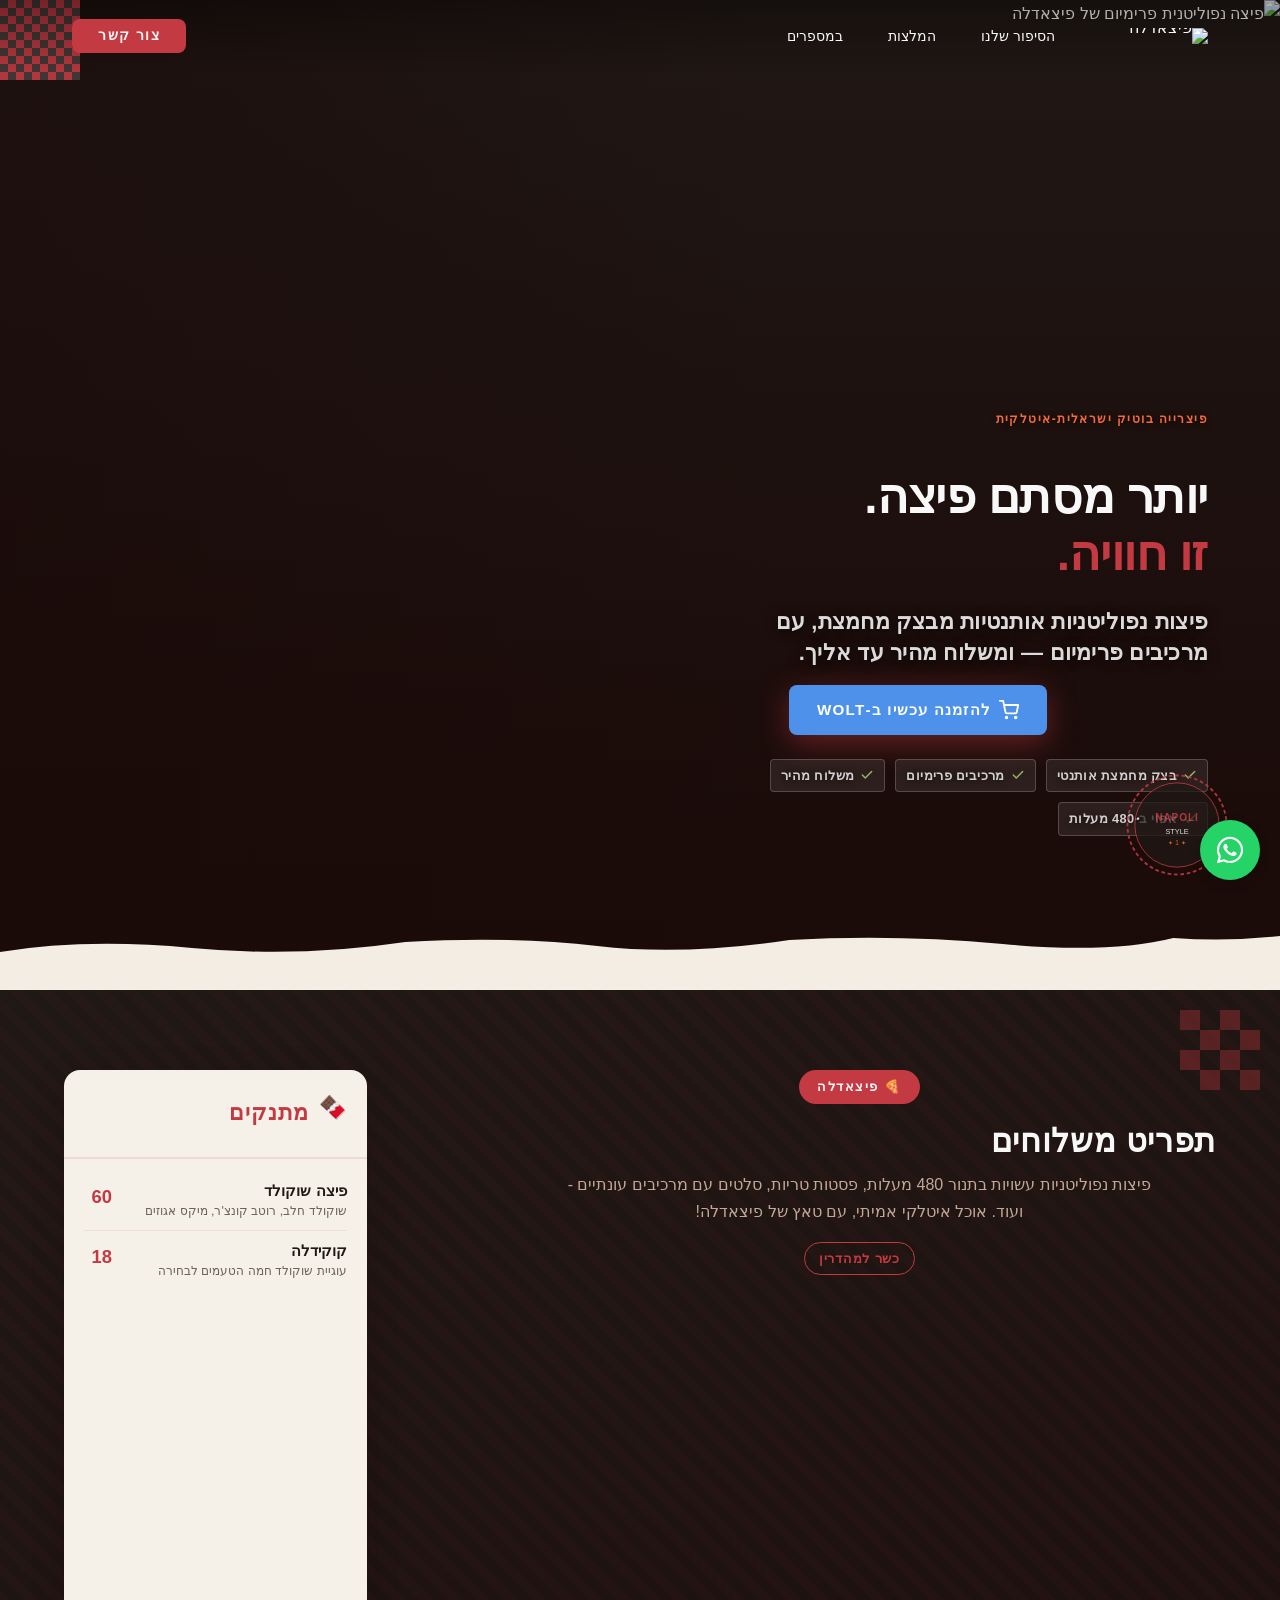
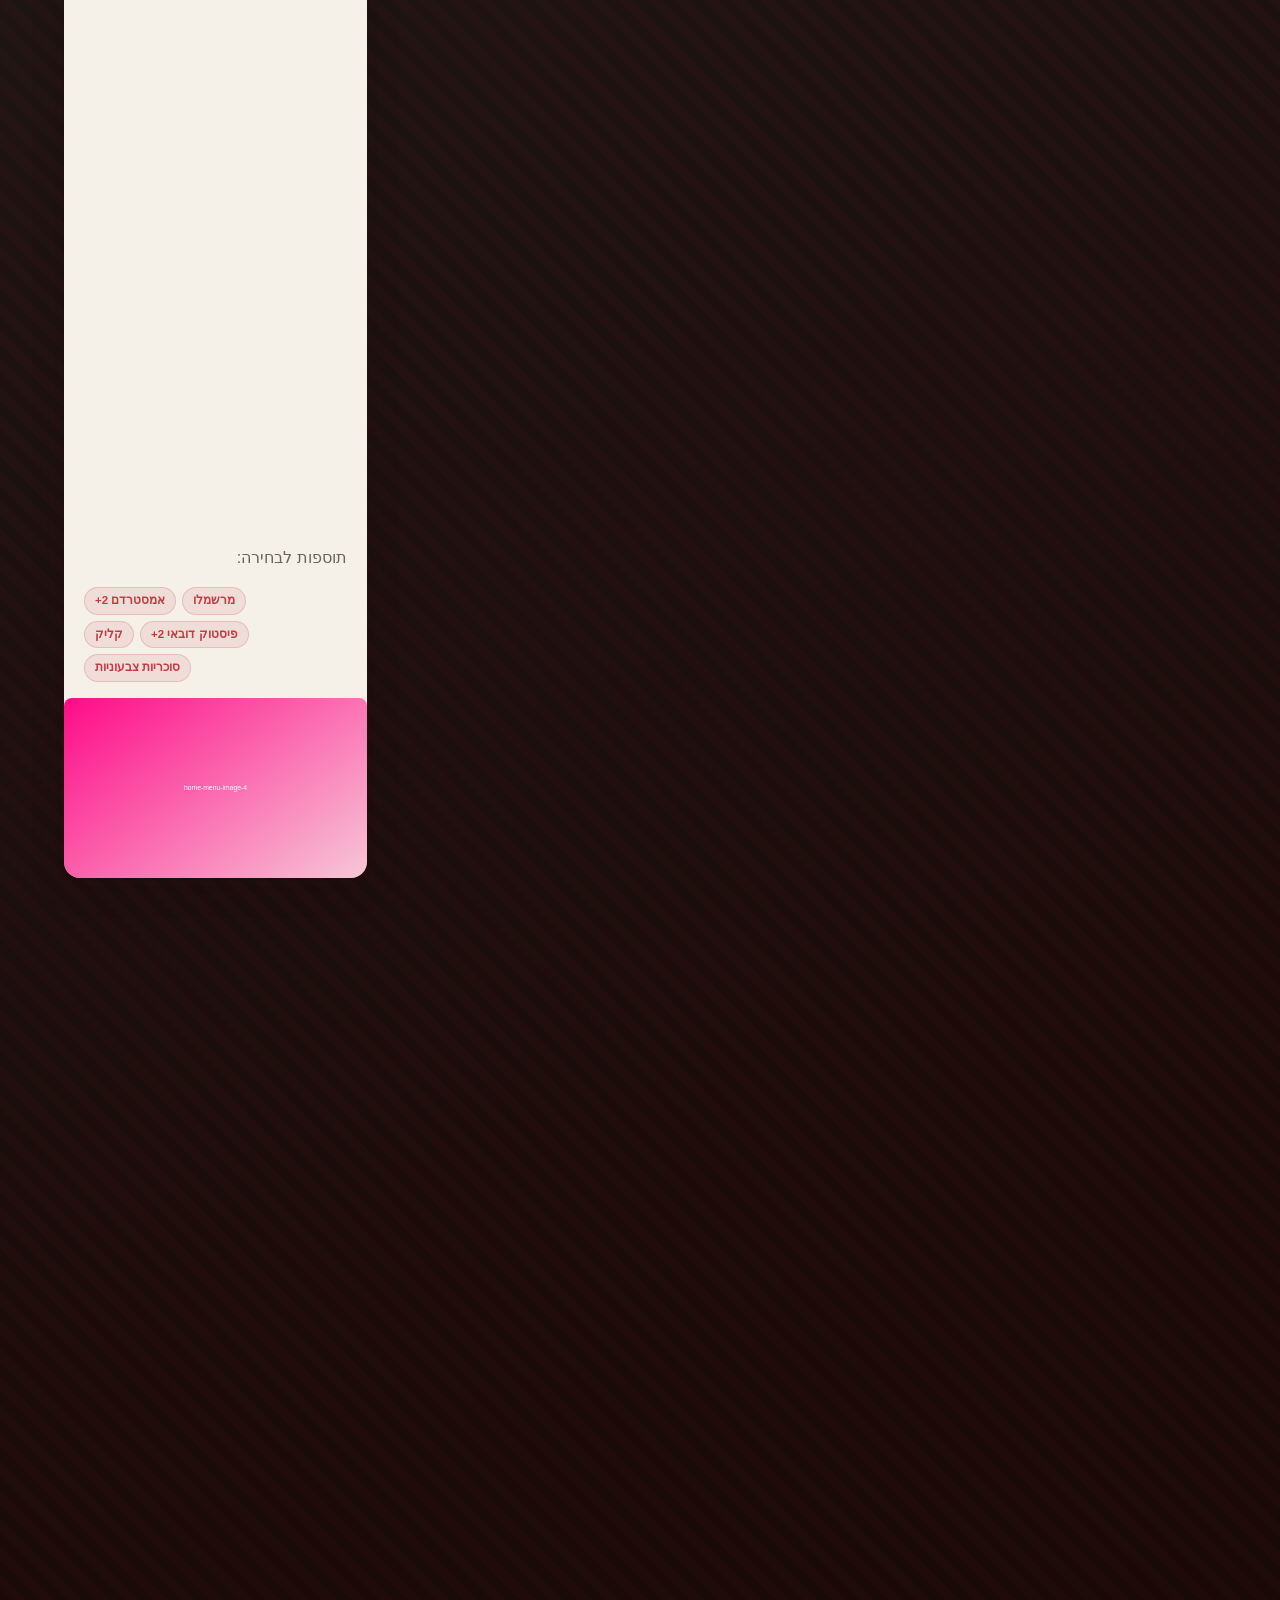
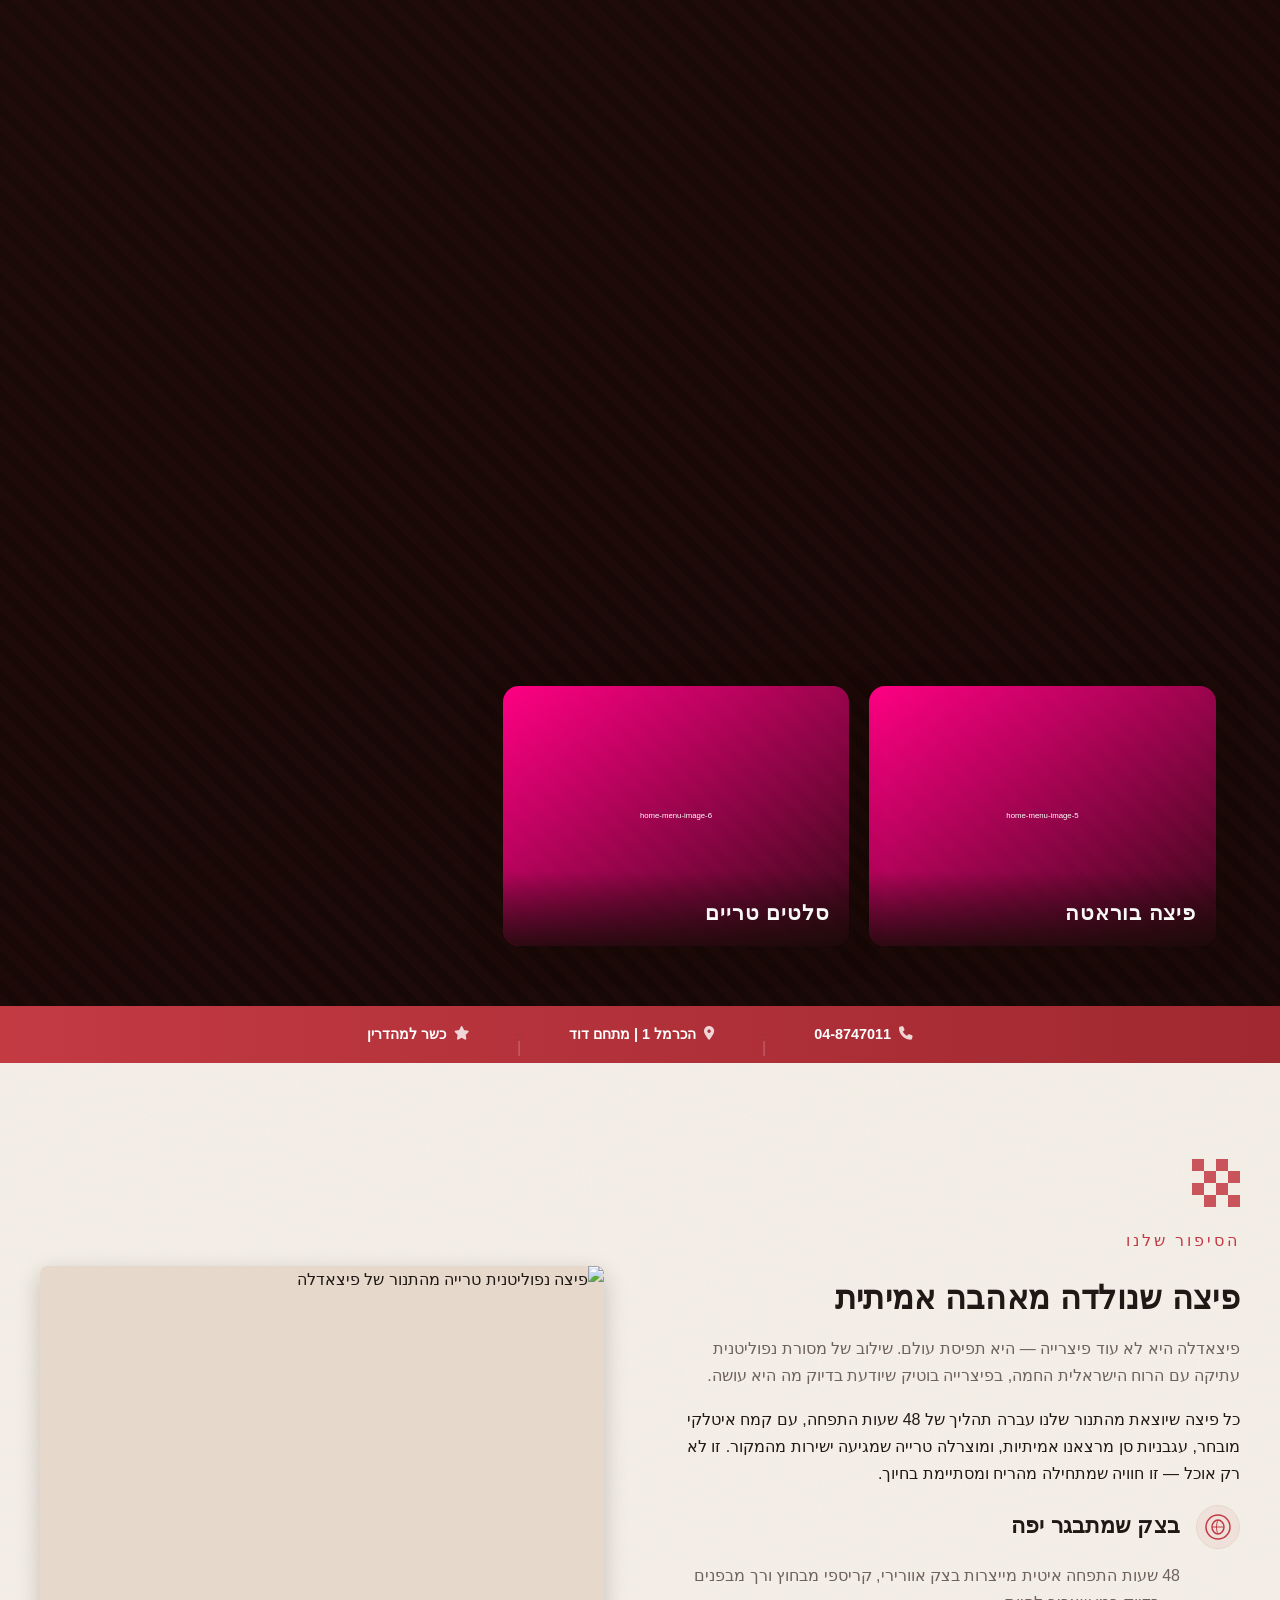
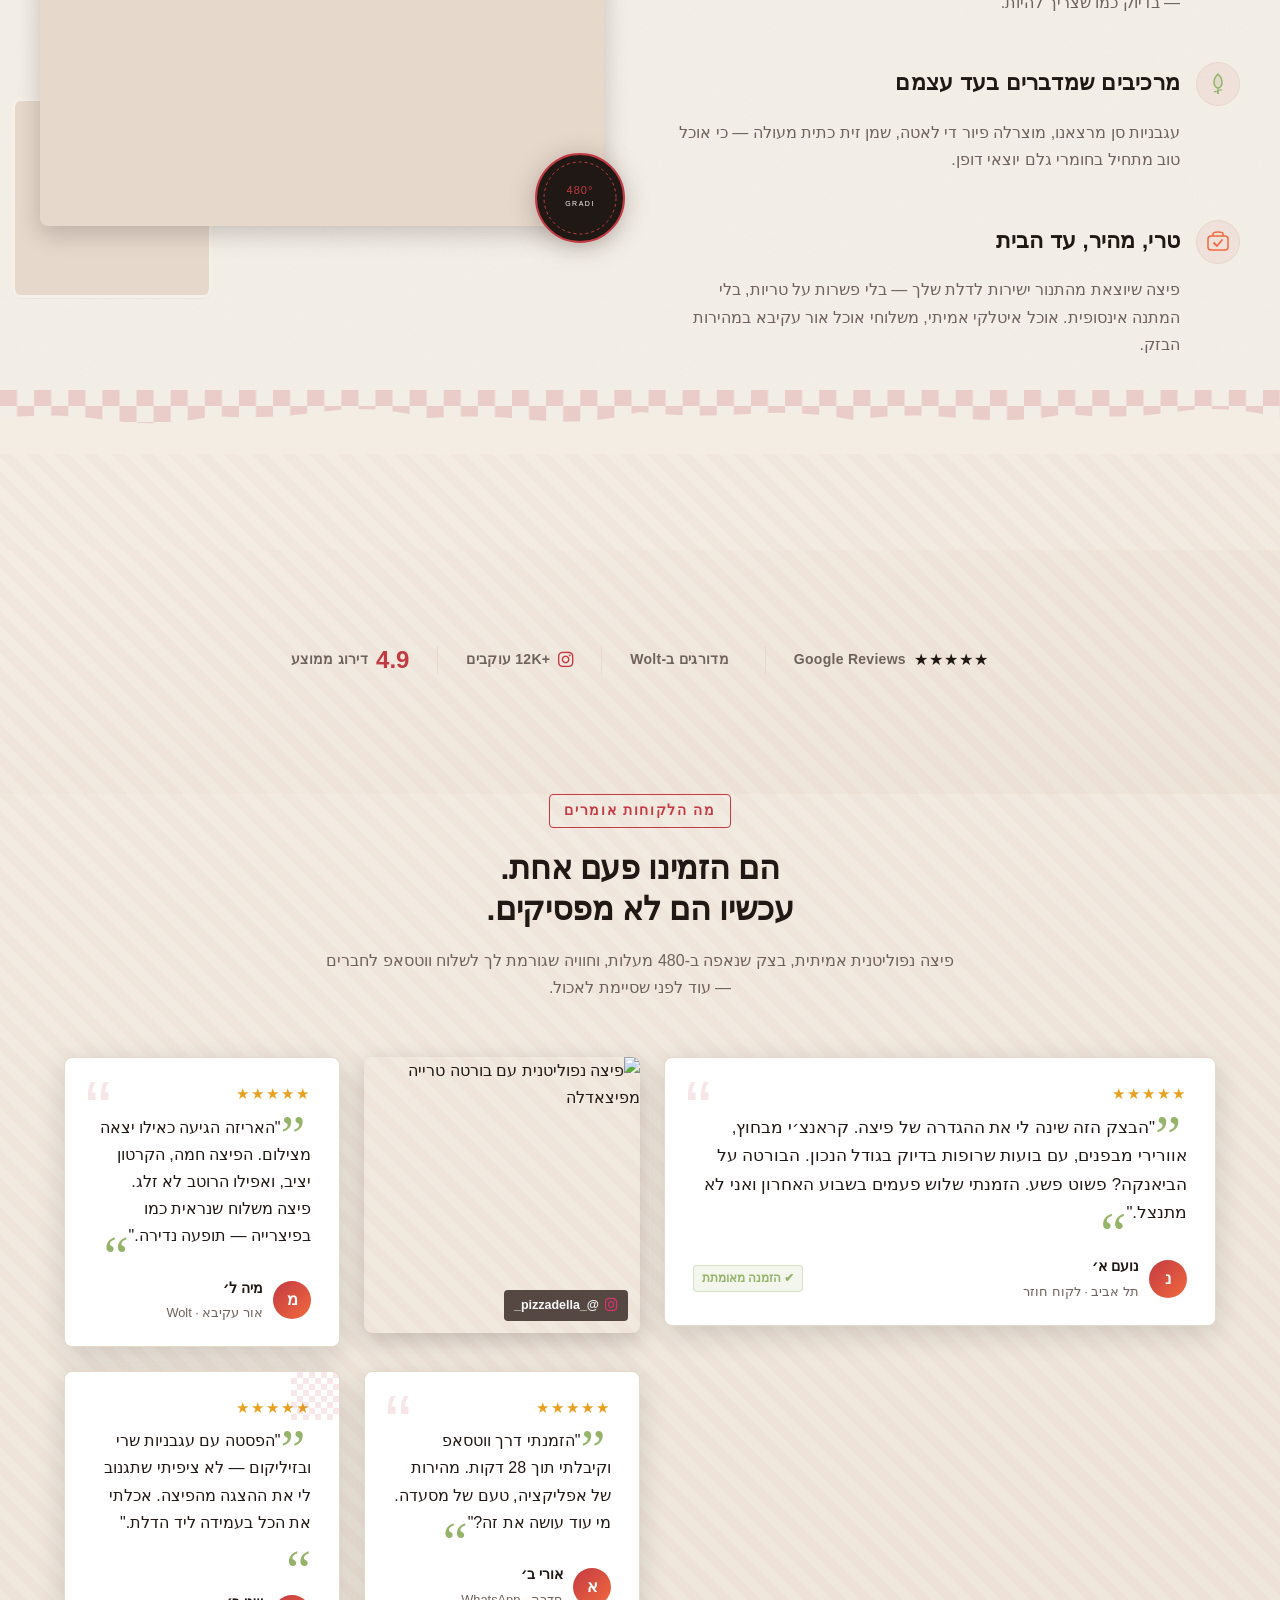
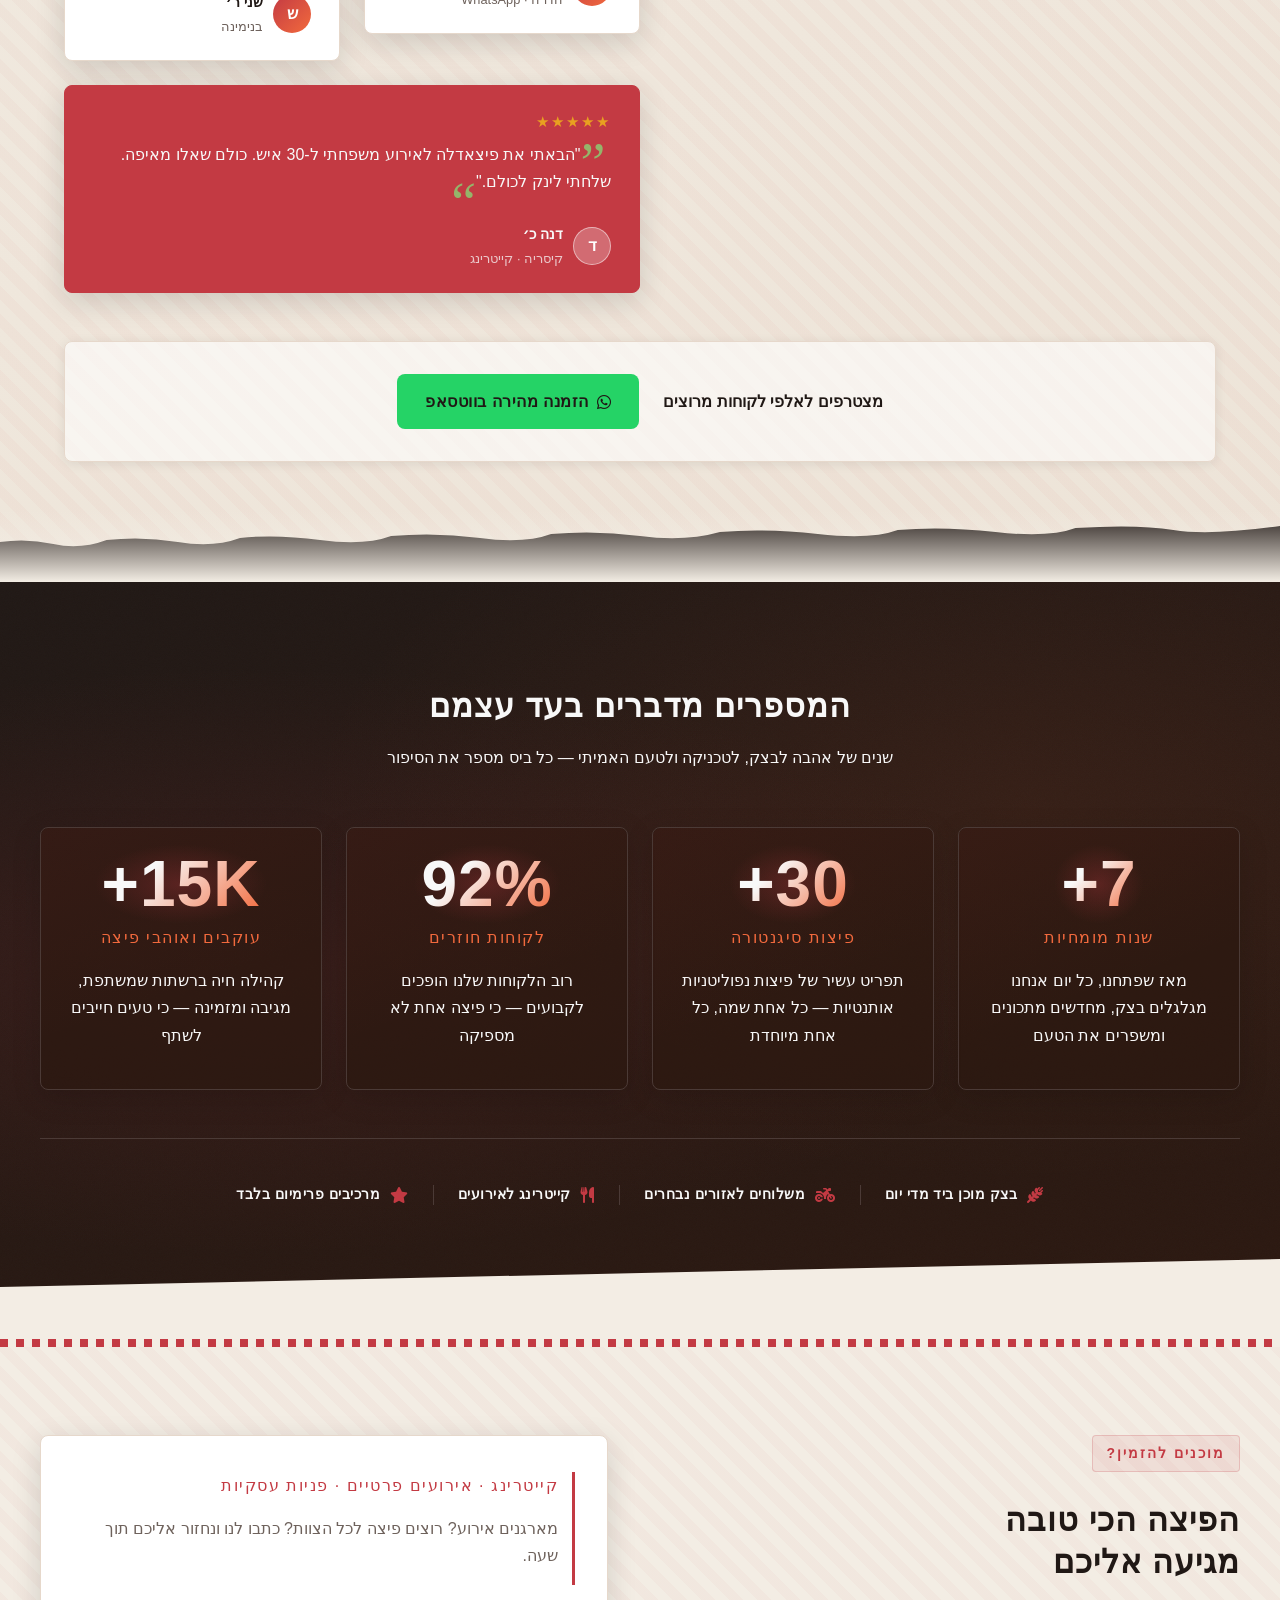
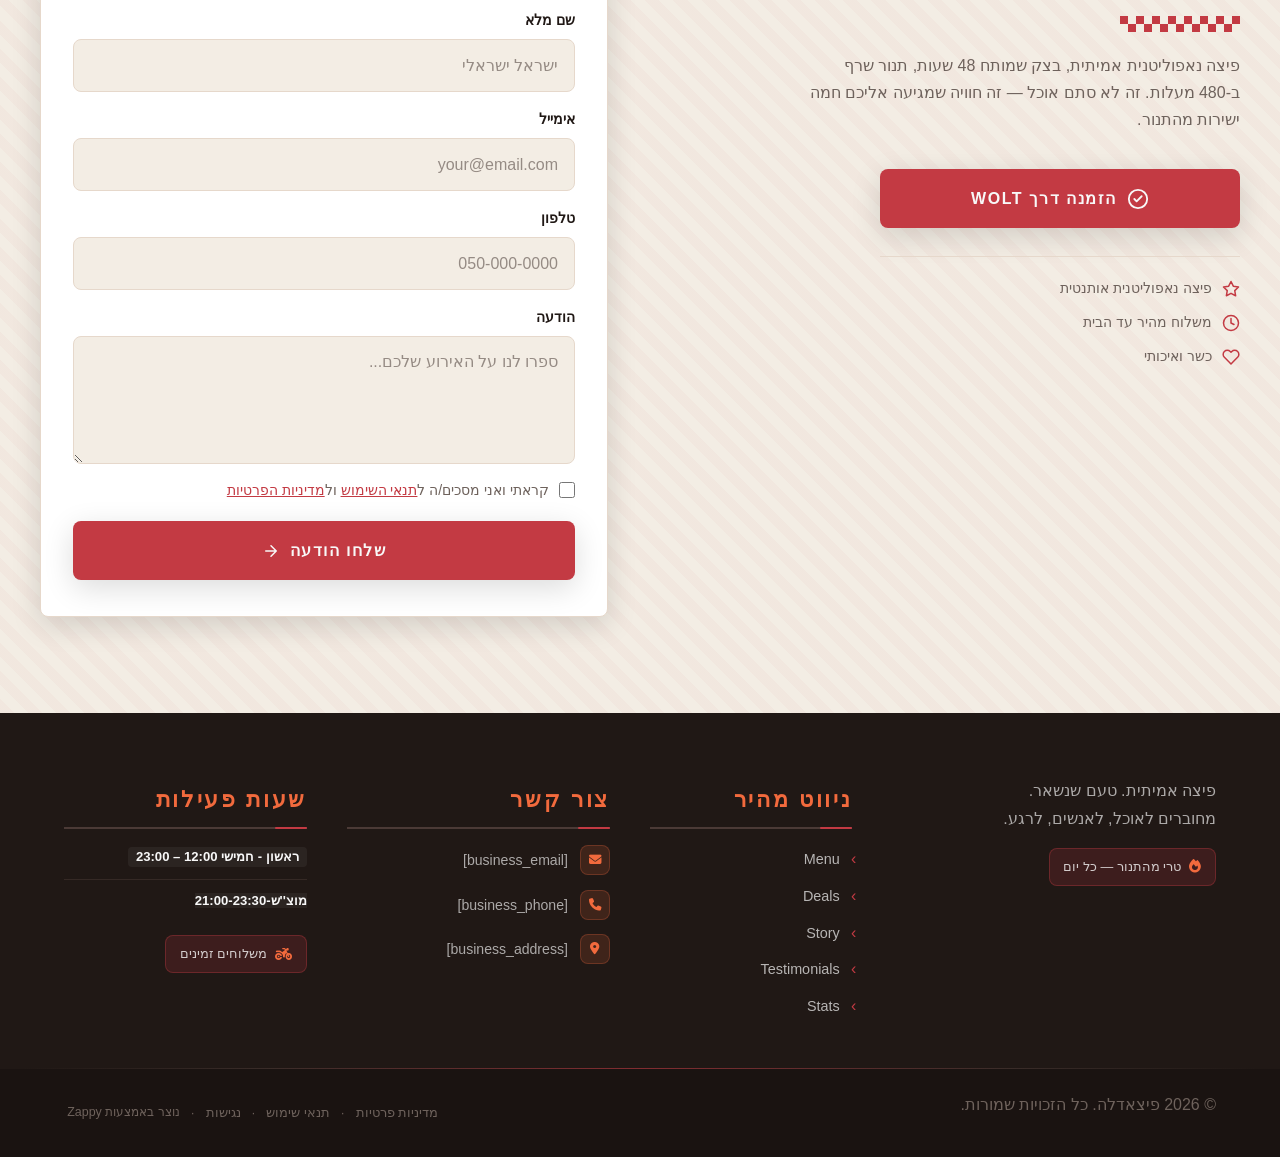
==== commit 46d94bec: "Incremental sync: 1 page(s) — update_image" ====
--- a/public/index.html
+++ b/public/index.html
@@ -1 +1 @@
-<!doctype html><html dir="rtl" lang="he"><head><meta charset="UTF-8"><meta content="width=device-width,initial-scale=1" name="viewport"><meta content="index, follow" name="robots"><title>fast food restaurants — פיצאדלה</title><meta content="Pizzadella is an Israeli-Italian boutique pizzeria brand specializing in authentic Neapolitan-style pizzas (no pepperoni/bacon/meat visuals). The brand blends I" name="description"><meta content="fast food restaurants, restaurants near me, kosher restaurants near me, פיצה, פיצה אור עקיבא" name="keywords"><link href="/assets/favicon.ico" rel="icon" type="image/x-icon"><link href="/assets/favicon-16x16.png" rel="icon" type="image/png" sizes="16x16"><link href="/assets/favicon-32x32.png" rel="icon" type="image/png" sizes="32x32"><link href="/assets/favicon-48x48.png" rel="icon" type="image/png" sizes="48x48"><link href="/assets/favicon-192x192.png" rel="icon" type="image/png" sizes="192x192"><link href="/assets/favicon-512x512.png" rel="icon" type="image/png" sizes="512x512"><link href="/assets/apple-touch-icon.png" rel="apple-touch-icon"><script>!function(){"use strict";var t="a57fd1d6-979f-4994-a907-9e7fd4be8c5b",e="https://api.zappy5.com/api/analytics/track",a=18e5,n=2592e6,o=!0,i=!0,r=!0;var s=function(){var e="zappy_visitor_"+t,a=null;try{if(a=localStorage.getItem(e)){var o=JSON.parse(a),i=Date.now();if(i-o.created<n)return o.lastSeen=i,localStorage.setItem(e,JSON.stringify(o)),o.id}}catch(t){console.warn("Zappy Analytics: LocalStorage not available")}var r="zv_"+Date.now()+"_"+Math.random().toString(36).substr(2,9);try{localStorage.setItem(e,JSON.stringify({id:r,created:Date.now(),lastSeen:Date.now()}))}catch(t){}return r}(),c=function(){var e="zappy_session_"+t,n=null;try{if(n=sessionStorage.getItem(e)){var o=JSON.parse(n),i=Date.now();if(i-o.timestamp<a)return o.timestamp=i,sessionStorage.setItem(e,JSON.stringify(o)),o.id}}catch(t){console.warn("Zappy Analytics: SessionStorage not available")}var r="zs_"+Date.now()+"_"+Math.random().toString(36).substr(2,9);try{sessionStorage.setItem(e,JSON.stringify({id:r,timestamp:Date.now()}))}catch(t){}return r}();function l(a,n){n=n||{};var o={website_id:t,event_type:a,page_path:window.location.pathname,referrer:document.referrer||"direct",visitor_id:s,session_id:c,metadata:n};if(navigator.sendBeacon){var i=new Blob([JSON.stringify(o)],{type:"application/json"});navigator.sendBeacon(e,i)}else fetch(e,{method:"POST",headers:{"Content-Type":"application/json"},body:JSON.stringify(o),keepalive:!0}).catch(function(t){console.warn("Zappy Analytics: Failed to track event",t)})}o&&l("pageview",{title:document.title,url:window.location.href}),i&&document.addEventListener("click",function(t){var e=t.target;if("BUTTON"===e.tagName||e.closest("button")){var a="BUTTON"===e.tagName?e:e.closest("button");l("click",{element:"button",text:a.textContent.trim().substring(0,100),id:a.id||null,class:a.className||null})}else if("A"===e.tagName||e.closest("a")){var n="A"===e.tagName?e:e.closest("a");l("navigation",{element:"link",text:n.textContent.trim().substring(0,100),href:n.href,external:n.hostname!==window.location.hostname})}},!0),r&&document.addEventListener("submit",function(t){var e=t.target;l("form_submit",{form_id:e.id||null,form_name:e.name||null,form_action:e.action||null,form_method:e.method||"GET"})},!0);var d=Date.now();window.addEventListener("beforeunload",function(){l("page_unload",{time_on_page:Math.floor((Date.now()-d)/1e3),page_path:window.location.pathname})}),window.zappyAnalytics={track:l,getVisitorId:function(){return s},getSessionId:function(){return c}}}()</script><meta content="fast food restaurants — פיצאדלה" property="og:title"><meta content="Pizzadella is an Israeli-Italian boutique pizzeria brand specializing in authentic Neapolitan-style pizzas (no pepperoni/bacon/meat visuals). The brand blends I" property="og:description"><meta content="summary_large_image" name="twitter:card"><meta content="fast food restaurants — פיצאדלה" name="twitter:title"><meta content="Pizzadella is an Israeli-Italian boutique pizzeria brand specializing in authentic Neapolitan-style pizzas (no pepperoni/bacon/meat visuals). The brand blends I" name="twitter:description"><meta content="website" property="og:type"><meta content="he_IL" property="og:locale"><link href="https://cdnjs.cloudflare.com/ajax/libs/font-awesome/6.4.0/css/all.min.css" rel="stylesheet"><style>.skip-link{position:absolute;top:0;left:0;transform:translateY(-200%);padding:12px 18px;background:var(--bg-dark,#1a1a1a);color:var(--text-light,#fff);font-weight:600;border-radius:0 0 8px 0;z-index:10000}.skip-link:focus{transform:none;outline:2px solid var(--ring,#fff);outline-offset:2px}:focus-visible{outline:2px solid var(--ring,currentColor);outline-offset:3px}</style><link href="/assets/favicon.ico" rel="icon" type="image/x-icon"><link href="/assets/favicon-16x16.png" rel="icon" type="image/png" sizes="16x16"><link href="/assets/favicon-32x32.png" rel="icon" type="image/png" sizes="32x32"><link href="/assets/favicon-48x48.png" rel="icon" type="image/png" sizes="48x48"><link href="/assets/favicon-192x192.png" rel="icon" type="image/png" sizes="192x192"><link href="/assets/favicon-512x512.png" rel="icon" type="image/png" sizes="512x512"><link href="/assets/apple-touch-icon.png" rel="apple-touch-icon"><link href="https://cdn.jsdelivr.net/npm/vanilla-cookieconsent@3/dist/cookieconsent.css" rel="stylesheet"><script src="https://cdn.jsdelivr.net/npm/vanilla-cookieconsent@3/dist/cookieconsent.umd.js"></script><script src="https://cdn.jsdelivr.net/gh/mickidum/acc_toolbar/acctoolbar/acctoolbar.min.js"></script><style data-zappy-section-v2-css="true">.home-menu-section{direction:rtl;background-color:#1a0a08;background-image:repeating-linear-gradient(45deg,rgba(195,58,67,.03) 0,rgba(195,58,67,.03) 10px,transparent 10px,transparent 20px),linear-gradient(160deg,#201815 0,#1a0a08 60%,#160806 100%);color:var(--text-light);padding:80px 0 0;position:relative;overflow:visible;font-family:Heebo,Assistant,sans-serif}.home-menu-section .menu-checker-decor{position:absolute;top:20px;right:20px;width:80px;height:80px;opacity:.35;pointer-events:none;z-index:0;aria-hidden:true}.home-menu-section .menu-container{max-width:1200px;margin:0 auto;padding:0 24px 60px;position:relative;z-index:1}.home-menu-section .menu-header{text-align:center;margin-bottom:56px;position:relative}.home-menu-section .menu-badge{display:inline-block;background:var(--primary);color:var(--text-light);font-family:Heebo,sans-serif;font-size:.8rem;font-weight:700;letter-spacing:.12em;text-transform:uppercase;padding:6px 18px;border-radius:100px;margin-bottom:16px}.home-menu-section .menu-title{font-family:'Bebas Neue',Heebo,sans-serif;font-size:clamp(2.6rem, 6vw, 4.5rem);font-weight:700;color:var(--text-light);line-height:1.1;letter-spacing:.02em;margin:0 0 16px}.home-menu-section .menu-subtitle{font-size:1rem;color:#c2a898;line-height:1.7;max-width:600px;margin:0 auto 20px;text-align:center}.home-menu-section .menu-kosher-badge{display:inline-flex;align-items:center;gap:6px;background:0 0;border:1.5px solid var(--primary);color:var(--primary);font-size:.8rem;font-weight:700;padding:5px 14px;border-radius:100px;letter-spacing:.06em}.home-menu-section .menu-grid{display:grid;grid-template-columns:repeat(3,1fr);gap:24px;margin-bottom:40px;direction:rtl}.home-menu-section .menu-card{background:#f5f0e8;border-radius:16px;padding:0;overflow:hidden;box-shadow:0 8px 32px rgba(26,10,8,.22);display:flex;flex-direction:column;position:relative;transition:transform .25s ease,box-shadow .25s ease}.home-menu-section .menu-card:hover{transform:translateY(-4px);box-shadow:0 16px 48px rgba(26,10,8,.32)}.home-menu-section .menu-card-header{display:flex;flex-direction:row;align-items:center;gap:10px;padding:20px 20px 12px;border-bottom:2px solid rgba(195,58,67,.12)}.home-menu-section .category-icon{font-size:1.4rem;line-height:1}.home-menu-section .category-title{font-family:'Bebas Neue',Heebo,sans-serif;font-size:1.5rem;font-weight:700;color:var(--primary);letter-spacing:.04em;margin:0;line-height:1.2}.home-menu-section .menu-items-list{list-style:none;margin:0;padding:12px 20px;flex:1}.home-menu-section .menu-item{display:flex;flex-direction:row;align-items:flex-start;justify-content:space-between;gap:12px;padding:10px 0;border-bottom:1px solid rgba(195,58,67,.1)}.home-menu-section .menu-item:last-child{border-bottom:none}.home-menu-section .item-info{display:flex;flex-direction:column;gap:2px;flex:1;text-align:right}.home-menu-section .item-name{font-size:.95rem;font-weight:700;color:#201815;line-height:1.3}.home-menu-section .item-desc{font-size:.78rem;color:#6e625c;line-height:1.4}.home-menu-section .item-price{font-family:'Bebas Neue',Heebo,sans-serif;font-size:1.15rem;font-weight:700;color:var(--primary);white-space:nowrap;min-width:32px;text-align:start;padding-inline-start:4px}.home-menu-section .menu-card-image{width:100%;height:180px;overflow:hidden;margin-top:auto;flex-shrink:0}.home-menu-section .menu-card-image img{width:100%;height:100%;object-fit:cover;display:block;transition:transform .4s ease}.home-menu-section .menu-card:hover .menu-card-image img{transform:scale(1.04)}.home-menu-section .card-deals{background:linear-gradient(145deg,#c33a43 0,#a02830 100%);border:none}.home-menu-section .card-deals .menu-card-header{border-bottom-color:rgba(255,255,255,.2)}.home-menu-section .card-deals .category-title{color:#fff}.home-menu-section .card-deals .item-name{color:#fff}.home-menu-section .card-deals .item-desc{color:rgba(255,255,255,.75)}.home-menu-section .card-deals .menu-item{border-bottom-color:rgba(255,255,255,.15)}.home-menu-section .deal-price{color:#fff3b0!important;font-size:1.3rem!important}.home-menu-section .deals-ribbon{position:absolute;top:16px;left:16px;background:#fff3b0;color:#c33a43;font-size:.7rem;font-weight:800;letter-spacing:.1em;padding:4px 10px;border-radius:100px;text-transform:uppercase;z-index:2}.home-menu-section .category-note{font-size:.85rem;font-weight:700;color:#201815;margin:0 20px 2px;text-align:right}.home-menu-section .category-note-sm{font-size:.78rem;color:#6e625c;margin:0 20px 8px;text-align:right;line-height:1.5}.home-menu-section .category-note-addon{font-size:.8rem;color:var(--primary);font-weight:600;margin:4px 20px 12px;text-align:right}.home-menu-section .dessert-toppings{padding:8px 20px 16px}.home-menu-section .toppings-label{font-size:.78rem;font-weight:700;color:#6e625c;margin-bottom:8px;text-align:right}.home-menu-section .toppings-grid{display:flex;flex-wrap:wrap;gap:6px;justify-content:flex-end}.home-menu-section .topping-tag{background:rgba(195,58,67,.1);color:var(--primary);font-size:.72rem;font-weight:600;padding:3px 10px;border-radius:100px;border:1px solid rgba(195,58,67,.2);white-space:nowrap}.home-menu-section .extras-desc{font-size:.82rem;color:#6e625c;line-height:1.6;padding:12px 20px 8px;text-align:right;margin:0}.home-menu-section .extras-pricing{padding:8px 20px 20px}.home-menu-section .extra-tier{background:rgba(195,58,67,.06);border-inline-start:3px solid var(--primary);padding:8px 12px;border-radius:0 6px 6px 0;margin-bottom:8px}.home-menu-section .extra-tier-label{font-size:.8rem;font-weight:600;color:#201815;display:block;text-align:right}.home-menu-section .price-tiers{display:flex;gap:12px;margin-top:12px;justify-content:flex-end}.home-menu-section .price-tier{display:flex;flex-direction:column;align-items:center;background:var(--primary);color:#fff;border-radius:8px;padding:8px 16px;min-width:60px}.home-menu-section .tier-price{font-family:'Bebas Neue',Heebo,sans-serif;font-size:1.3rem;font-weight:700;line-height:1;color:#fff}.home-menu-section .tier-label{font-size:.7rem;color:rgba(255,255,255,.8);margin-top:2px}.home-menu-section .menu-photo-strip{display:grid;grid-template-columns:1fr 1fr;gap:20px;margin-bottom:0}.home-menu-section .photo-strip-item{position:relative;border-radius:16px;overflow:hidden;height:260px;box-shadow:0 8px 32px rgba(26,10,8,.3)}.home-menu-section .photo-strip-item img{width:100%;height:100%;object-fit:cover;display:block;transition:transform .4s ease}.home-menu-section .photo-strip-item:hover img{transform:scale(1.05)}.home-menu-section .photo-strip-label{position:absolute;bottom:0;right:0;left:0;background:linear-gradient(to top,rgba(26,10,8,.85) 0,transparent 100%);color:var(--text-light);font-family:'Bebas Neue',Heebo,sans-serif;font-size:1.3rem;font-weight:700;padding:24px 20px 16px;text-align:right;letter-spacing:.04em}.home-menu-section .menu-footer-bar{background:linear-gradient(90deg,#c33a43 0,#a02830 100%);padding:16px 24px;margin-top:0}.home-menu-section .menu-footer-inner{max-width:1200px;margin:0 auto;display:flex;align-items:center;justify-content:center;flex-wrap:wrap;gap:16px 24px;direction:rtl}.home-menu-section .footer-info-item{display:flex;flex-direction:row;align-items:center;gap:8px;color:#fff;font-size:.9rem;font-weight:600}.home-menu-section .footer-info-item i{font-size:.85rem;color:rgba(255,255,255,.8)}.home-menu-section .footer-divider{color:rgba(255,255,255,.4);font-size:1rem}@media (max-width:1024px){.home-menu-section .menu-grid{grid-template-columns:repeat(2,1fr)}}@media (max-width:768px){.home-menu-section{padding-top:100px}.home-menu-section .menu-container{padding:0 16px 40px}.home-menu-section .menu-header{margin-bottom:36px}.home-menu-section .menu-title{font-size:2.4rem}.home-menu-section .menu-subtitle{font-size:.92rem}.home-menu-section .menu-grid{grid-template-columns:1fr!important;gap:16px}.home-menu-section .menu-card-image{height:160px}.home-menu-section .menu-photo-strip{grid-template-columns:1fr!important;gap:14px}.home-menu-section .photo-strip-item{height:200px}.home-menu-section .menu-footer-inner{gap:12px 16px}.home-menu-section .footer-divider{display:none}.home-menu-section .menu-checker-decor{width:50px;height:50px;top:12px;right:12px}.home-menu-section .price-tiers{justify-content:flex-start}.home-menu-section .toppings-grid{justify-content:flex-start}}[data-layout-spec=Home-menu] .home-menu-headline,[data-layout-spec=Home-menu] .home-menu-section__title,[data-layout-spec=Home-menu] .home-menu-title,[data-layout-spec=Home-menu] .menu-headline,[data-layout-spec=Home-menu] h2[class*=headline],[data-layout-spec=Home-menu] h2[class*=menu-title]{white-space:nowrap!important;overflow-wrap:normal!important;word-break:keep-all!important;width:max-content!important;max-width:min(100%,12ch)!important;line-height:.86!important;position:relative!important;z-index:4!important}[data-layout-spec=Home-menu] .home-menu-headline-col,[data-layout-spec=Home-menu] .home-menu-left,[data-layout-spec=Home-menu] .home-menu-section__copy,[data-layout-spec=Home-menu] [class*=menu][class*=copy],[data-layout-spec=Home-menu] [class*=menu][class*=headline-col]{min-width:0!important;max-width:min(36ch,28%)!important}[data-layout-spec=Home-menu] .home-menu-container,[data-layout-spec=Home-menu] .home-menu-section__container,[data-layout-spec=Home-menu] .menu-container,[data-layout-spec=Home-menu] [class*=menu-container]{display:grid!important;grid-template-columns:minmax(0,max-content) minmax(0,1fr)!important;gap:clamp(2rem,5vw,4rem)!important;align-items:start!important;overflow:visible!important}[data-layout-spec=Home-menu] .home-menu-subhead,[data-layout-spec=Home-menu] .home-menu-subhead .font-accent,[data-layout-spec=Home-menu] .home-menu-subheadline,[data-layout-spec=Home-menu] .home-menu-subheadline .font-accent,[data-layout-spec=Home-menu] .home-menu-subheadline.font-accent,[data-layout-spec=Home-menu] .menu-accent-line,[data-layout-spec=Home-menu] .menu-accent-line .font-accent{font-family:var(--accent-font, "Permanent Marker", "Bebas Neue", cursive)!important;color:var(--primary,#ef3b24)!important;font-size:clamp(2rem, 3.8vw, 3.8rem)!important;line-height:.9!important;letter-spacing:-.02em!important;text-transform:uppercase!important;white-space:nowrap!important;overflow-wrap:normal!important;word-break:keep-all!important;position:relative!important;z-index:4!important}[data-layout-spec=Home-menu] .menu-grid{grid-template-columns:repeat(3,minmax(0,1fr))!important;grid-auto-rows:auto!important;align-items:start!important}[data-layout-spec=Home-menu] .menu-grid>*{min-width:0!important;max-width:100%!important}[data-layout-spec=Home-menu] :is(article,[data-layout-spec=Home-menu] [class*=card]):has(img[data-placeholder]){grid-row:1!important;align-self:stretch!important;min-width:0!important;max-width:100%!important}@media (min-width:1181px){[data-layout-spec=Home-menu] :is(article,[data-layout-spec=Home-menu] [class*=card]):has(img[data-placeholder]):first-of-type{grid-column:1!important}[data-layout-spec=Home-menu] :is(article,[data-layout-spec=Home-menu] [class*=card]):has(img[data-placeholder]):nth-of-type(2){grid-column:2!important}[data-layout-spec=Home-menu] :is(article,[data-layout-spec=Home-menu] [class*=card]):has(img[data-placeholder]):nth-of-type(3){grid-column:3!important}}[data-layout-spec=Home-menu] .deco-asset{max-width:min(var(--deco-w),24vw)!important}@media (max-width:1180px) and (min-width:901px){[data-layout-spec=Home-menu] .menu-grid{grid-template-columns:repeat(2,minmax(0,1fr))!important;grid-auto-flow:row!important}[data-layout-spec=Home-menu] :is(article,[data-layout-spec=Home-menu] [class*=card]):has(img[data-placeholder]){grid-row:auto!important;grid-column:auto!important}[data-layout-spec=Home-menu] :is(article,[data-layout-spec=Home-menu] [class*=card]):has(img[data-placeholder]) [class*=img-wrap] img,[data-layout-spec=Home-menu] :is(article,[data-layout-spec=Home-menu] [class*=card]):has(img[data-placeholder]) img,[data-layout-spec=Home-menu] :is(article,[data-layout-spec=Home-menu] [class*=card]):has(img[data-placeholder]) picture img{width:100%!important;max-width:100%!important;height:auto!important;min-width:0!important;display:block!important}[data-layout-spec=Home-menu] :is(article,[data-layout-spec=Home-menu] [class*=card]):has(img[data-placeholder]) [class*=img-wrap],[data-layout-spec=Home-menu] :is(article,[data-layout-spec=Home-menu] [class*=card]):has(img[data-placeholder]) picture{width:100%!important;min-width:0!important;max-width:100%!important}}@media (max-width:900px){[data-layout-spec=Home-menu] .home-menu-container,[data-layout-spec=Home-menu] .home-menu-section__container,[data-layout-spec=Home-menu] .menu-container,[data-layout-spec=Home-menu] [class*=menu][class*=container]{display:grid!important;grid-template-columns:minmax(0,1fr)!important;gap:clamp(2rem,6vw,3.5rem)!important;overflow:visible!important}[data-layout-spec=Home-menu] .home-menu-headline-col,[data-layout-spec=Home-menu] .home-menu-left,[data-layout-spec=Home-menu] .home-menu-section__copy,[data-layout-spec=Home-menu] .menu-intro,[data-layout-spec=Home-menu] [class*=menu][class*=copy],[data-layout-spec=Home-menu] [class*=menu][class*=headline-col],[data-layout-spec=Home-menu] [class*=menu][class*=intro]{max-width:100%!important;width:100%!important;min-width:0!important;grid-column:1!important;grid-row:auto!important}[data-layout-spec=Home-menu] .home-menu-headline,[data-layout-spec=Home-menu] .home-menu-title,[data-layout-spec=Home-menu] .menu-headline{max-width:100%!important;width:100%!important;text-align:center!important}[data-layout-spec=Home-menu] .home-menu-cards,[data-layout-spec=Home-menu] .home-menu-cards-grid,[data-layout-spec=Home-menu] .home-menu-cards-wrap,[data-layout-spec=Home-menu] .menu-grid{display:grid!important;grid-template-columns:minmax(0,1fr)!important;grid-auto-flow:row!important;width:100%!important;max-width:100%!important;min-width:0!important;overflow:visible!important}[data-layout-spec=Home-menu] :is(article,[data-layout-spec=Home-menu] [class*=card]):has(img[data-placeholder]){grid-column:1!important;grid-row:auto!important;width:100%!important;min-width:0!important;max-width:100%!important;transform:none!important}[data-layout-spec=Home-menu] .home-menu-card>*,[data-layout-spec=Home-menu] [class*=menu-card]>*{min-width:0!important;max-width:100%!important}[data-layout-spec=Home-menu] .deco-asset{display:none!important}}</style><link href="/styles.css" rel="stylesheet"><style id="zappy-dropdown-submenu-styles">#navMenu li:has(.sub-menu),.nav-menu li:has(.sub-menu),.navbar li:has(.sub-menu),nav li:has(.sub-menu){position:relative}#navMenu .sub-menu,.nav-menu .sub-menu,.navbar .sub-menu,nav .sub-menu{display:block!important;position:absolute!important;top:100%;left:0;min-width:220px;background:#fff;border-radius:8px;box-shadow:0 8px 25px rgba(0,0,0,.15);padding:8px 0;opacity:0;visibility:hidden;transform:translateY(10px);transition:all .3s ease;z-index:1000;list-style:none;pointer-events:none}#navMenu li:hover>.sub-menu,.nav-menu li:hover>.sub-menu,.navbar li:hover>.sub-menu,nav li:hover>.sub-menu{opacity:1!important;visibility:visible!important;transform:translateY(0)!important;pointer-events:auto!important}.sub-menu li{list-style:none;margin:0;padding:0}.sub-menu a{display:block!important;padding:10px 16px!important;color:var(--text-dark,#333)!important;font-weight:500;text-decoration:none;white-space:nowrap;transition:background-color .2s}.sub-menu .zappy-nav-child>a{padding-left:28px!important;font-size:.9em!important;opacity:.85!important}[dir=rtl] .sub-menu .zappy-nav-child>a,html[lang=ar] .sub-menu .zappy-nav-child>a,html[lang=he] .sub-menu .zappy-nav-child>a{padding-left:10px!important;padding-right:28px!important}.sub-menu .zappy-nav-parent>a{font-weight:600!important}.sub-menu a:hover{background-color:#f5f5f5}[dir=rtl] .nav-menu .sub-menu,[dir=rtl] .navbar .sub-menu,[dir=rtl] nav .sub-menu,html[lang=ar] .nav-menu .sub-menu,html[lang=ar] .navbar .sub-menu,html[lang=ar] nav .sub-menu,html[lang=he] .nav-menu .sub-menu,html[lang=he] .navbar .sub-menu,html[lang=he] nav .sub-menu{left:auto!important;right:0!important}.sub-menu:empty,.sub-menu:not(:has(li)):not(:has(> a)),.sub-menu:not(:has(li:not(.zappy-hidden-menu-item))):not(:has(> a)){display:none!important;opacity:0!important;visibility:hidden!important;pointer-events:none!important}li:has(.menu-group-title):hover>.sub-menu{opacity:1!important;visibility:visible!important;transform:translateY(0)!important;pointer-events:auto!important}#navMenu>li>.menu-group-title,.nav-menu>li>.menu-group-title{display:inline-block;padding:.5rem 1rem;cursor:default;user-select:none}@media (max-width:768px){#navMenu .sub-menu,.nav-menu .sub-menu,.navbar .sub-menu,nav .sub-menu{position:static!important;transform:none!important;box-shadow:none!important;background:0 0!important;max-height:0;overflow:hidden;opacity:0;visibility:hidden;transition:max-height .3s ease,opacity .3s ease;padding:0!important;border-radius:0!important}#navMenu .sub-menu.mobile-expanded,.nav-menu .sub-menu.mobile-expanded,.navbar .sub-menu.mobile-expanded{max-height:none!important;overflow-y:visible!important;opacity:1!important;visibility:visible!important;padding:8px 0 8px 16px!important}[dir=rtl] .sub-menu.mobile-expanded,html[lang=he] .sub-menu.mobile-expanded{padding:8px 16px 8px 0!important}#navMenu li:hover>.sub-menu,.nav-menu li:hover>.sub-menu,.navbar li:hover>.sub-menu,nav li:hover>.sub-menu{opacity:0;visibility:hidden;pointer-events:none}#navMenu li>.sub-menu.mobile-expanded,.nav-menu li>.sub-menu.mobile-expanded,.navbar li>.sub-menu.mobile-expanded,nav li>.sub-menu.mobile-expanded{opacity:1!important;visibility:visible!important;pointer-events:auto!important}#navMenu li:has(.sub-menu),.nav-menu li:has(.sub-menu),.navbar li:has(.sub-menu),nav li:has(.sub-menu){display:flex!important;flex-wrap:wrap!important;align-items:center!important;position:relative!important;min-height:44px!important}#navMenu li:has(.sub-menu)>a,.nav-menu li:has(.sub-menu)>a,.navbar li:has(.sub-menu)>a,nav li:has(.sub-menu)>a{flex:1!important;min-width:0!important}#navMenu li:has(.sub-menu)>.menu-group-title,.nav-menu li:has(.sub-menu)>.menu-group-title,.navbar li:has(.sub-menu)>.menu-group-title,nav li:has(.sub-menu)>.menu-group-title{flex:1!important;min-width:0!important;padding:0!important;line-height:inherit!important}#navMenu li:has(.sub-menu)>.sub-menu,.nav-menu li:has(.sub-menu)>.sub-menu,.navbar li:has(.sub-menu)>.sub-menu,nav li:has(.sub-menu)>.sub-menu{flex-basis:100%!important;width:100%!important}#navMenu li:has(.sub-menu)>a [class*=arrow],#navMenu li:has(.sub-menu)>a [class*=chevron],.nav-menu li:has(.sub-menu)>a .fa-angle-down,.nav-menu li:has(.sub-menu)>a .fa-chevron-down,.nav-menu li:has(.sub-menu)>a [class*=arrow],.nav-menu li:has(.sub-menu)>a [class*=chevron],nav li:has(.sub-menu)>a [class*=arrow],nav li:has(.sub-menu)>a [class*=chevron]{display:none!important;visibility:hidden!important}.mobile-submenu-toggle{display:flex!important;align-items:center!important;justify-content:center!important;width:44px!important;height:auto!important;background:0 0!important;border:none!important;cursor:pointer!important;color:var(--text-light)!important;position:static!important;flex-shrink:0!important;align-self:stretch!important;z-index:2!important;padding:0!important;margin:0!important}.mobile-submenu-toggle::after{content:''!important;width:0!important;height:0!important;border-left:6px solid transparent!important;border-right:6px solid transparent!important;border-top:7px solid currentColor!important;transition:transform .3s ease!important}.mobile-submenu-toggle.expanded::after{transform:rotate(180deg)!important}.sub-menu a{padding:10px 0!important;display:block!important;color:var(--text-light)!important;white-space:normal!important}.sub-menu .zappy-nav-child>a{padding-left:28px!important;font-size:.9em!important;opacity:.85!important}[dir=rtl] .sub-menu .zappy-nav-child>a,html[lang=ar] .sub-menu .zappy-nav-child>a,html[lang=he] .sub-menu .zappy-nav-child>a{padding-left:0!important;padding-right:28px!important}.sub-menu .zappy-nav-parent>a{font-weight:600!important}#navMenu.active,.nav-menu.active{max-width:100vw!important;overflow-x:hidden!important;box-sizing:border-box!important}.navbar .sub-menu li a,.zappy-products-dropdown .sub-menu a,nav.navbar .sub-menu li a{color:var(--text-light)!important}}@media (min-width:769px){.mobile-submenu-toggle{display:none!important}}</style><style id="zappy-widget-visibility">html[dir=rtl] .whatsapp-float{right:20px!important;left:auto!important}html:not([dir]) .whatsapp-float,html[dir=ltr] .whatsapp-float{left:20px!important;right:auto!important}html[dir=rtl] #mic-access-tool-general-button,html[dir=rtl] #mic-init-access-tool #mic-access-tool-general-button,html[dir=rtl] #mic-init-access-tool .mic-access-tool-general-button,html[dir=rtl] ._access-icon,html[dir=rtl] .mic-access-tool-general-button{left:20px!important;right:auto!important}html:not([dir]) #mic-access-tool-general-button,html:not([dir]) #mic-init-access-tool #mic-access-tool-general-button,html:not([dir]) #mic-init-access-tool .mic-access-tool-general-button,html:not([dir]) ._access-icon,html:not([dir]) .mic-access-tool-general-button,html[dir=ltr] #mic-access-tool-general-button,html[dir=ltr] #mic-init-access-tool #mic-access-tool-general-button,html[dir=ltr] #mic-init-access-tool .mic-access-tool-general-button,html[dir=ltr] ._access-icon,html[dir=ltr] .mic-access-tool-general-button{right:20px!important;left:auto!important}@media (max-width:768px){.whatsapp-float{display:flex!important}}@media (min-width:769px){.whatsapp-float{display:flex!important}}@media (max-width:768px){#mic-access-tool-general-button,#mic-init-access-tool #mic-access-tool-general-button,#mic-init-access-tool .mic-access-tool-general-button,._access-icon,.mic-access-tool-general-button{display:flex!important;visibility:visible!important;opacity:1!important;pointer-events:auto!important}#mic-access-tool-box.opened-mic-access-tool,#mic-init-access-tool #mic-access-tool-box.opened-mic-access-tool,.mic-access-tool-box.opened-mic-access-tool{visibility:visible!important;opacity:1!important;pointer-events:auto!important}}@media (min-width:769px){#mic-access-tool-general-button,#mic-init-access-tool #mic-access-tool-general-button,#mic-init-access-tool .mic-access-tool-general-button,._access-icon,.mic-access-tool-general-button{display:flex!important;visibility:visible!important;opacity:1!important;pointer-events:auto!important}#mic-access-tool-box.opened-mic-access-tool,#mic-init-access-tool #mic-access-tool-box.opened-mic-access-tool,.mic-access-tool-box.opened-mic-access-tool{visibility:visible!important;opacity:1!important;pointer-events:auto!important}}</style></head><body><a href="#main" class="skip-link">דלג לתוכן הראשי</a><nav class="navbar" dir="rtl"><button class="mobile-toggle" aria-label="Menu" id="mobileToggle"><svg viewBox="0 0 24 24" height="24" width="24" fill="none" class="hamburger-icon"><path d="M3 12h18M3 6h18M3 18h18" stroke="currentColor" stroke-width="2" stroke-linecap="round"></path></svg> <svg viewBox="0 0 24 24" height="24" width="24" fill="none" class="close-icon" style="display:none"><path d="M18 6L6 18M6 6l12 12" stroke="currentColor" stroke-width="2" stroke-linecap="round"></path></svg></button> <button class="phone-header-btn" aria-label="Call" data-phone=""><svg viewBox="0 0 24 24" height="20" width="20" fill="currentColor"><path d="M22 16.92v3a2 2 0 0 1-2.18 2 19.79 19.79 0 0 1-8.63-3.07 19.5 19.5 0 0 1-6-6 19.79 19.79 0 0 1-3.07-8.67A2 2 0 0 1 4.11 2h3a2 2 0 0 1 2 1.72 12.84 12.84 0 0 0 .7 2.81 2 2 0 0 1-.45 2.11L8.09 9.91a16 16 0 0 0 6 6l1.27-1.27a2 2 0 0 1 2.11-.45 12.84 12.84 0 0 0 2.81.7A2 2 0 0 1 22 16.92z"></path></svg></button><div class="nav-container"><div class="nav-right-group"><div class="nav-brand"><a href="/" class="logo-link"><img alt="פיצאדלה" src="/assets/restaurant-logo-1779126634058-vjz5x7.webp?v=1779126634616-h9q1xj" class="logo"></a></div><ul class="nav-menu" id="navMenu"><li><a href="#story">הסיפור שלנו</a></li><li><a href="#testimonials">המלצות</a></li><li><a href="#stats">במספרים</a></li></ul></div><div class="nav-cta-container"><a href="#cta" class="nav-cta-btn">צור קשר</a></div></div></nav><script>window.addEventListener("load",function(){const e=document.querySelector(".navbar, nav, header");if(!e)return void console.log("[Navbar] Navbar element not found");let t=document.getElementById("mobileToggle")||document.querySelector(".mobile-toggle")||document.querySelector(".hamburger")||document.querySelector(".hamburger-menu")||document.querySelector(".menu-toggle")||document.querySelector(".burger-menu")||document.querySelector('[aria-label="Menu"]')||document.querySelector('[aria-label="תפריט"]');const n=document.querySelector(".phone-header-btn"),o=window.getComputedStyle(e);let r=o.backgroundColor;if(console.log("[Navbar] Initial navbar background:",r),"transparent"===r||"rgba(0, 0, 0, 0)"===r||r.startsWith("rgba")&&r.includes(", 0)")){const e=o.backgroundImage;if(e&&"none"!==e)console.log("[Navbar] Navbar has background image/gradient, using dark text"),r="rgb(240, 240, 240)";else{const e=window.getComputedStyle(document.body).backgroundColor;console.log("[Navbar] Navbar transparent, using body background:",e),r=e}}const a=r.match(/\d+/g);if(a&&a.length>=3){const e=(.299*parseInt(a[0])+.587*parseInt(a[1])+.114*parseInt(a[2]))/255;console.log("[Navbar] Mobile button colors preserved from Claude CSS (luminance:",e.toFixed(2)+")");const o=document.createElement("style");o.id="zappy-mobile-nav-fix";document.documentElement.lang;document.documentElement.dir,o.textContent='\n        /* Hide mobile buttons on desktop, show only on mobile */\n        @media (min-width: 769px) {\n          .mobile-toggle,\n          .phone-header-btn {\n            display: none !important;\n          }\n        }\n        \n        /* Show and position mobile buttons correctly on mobile */\n        @media (max-width: 768px) {\n          .navbar,\n          nav.navbar {\n            min-height: 70px !important;\n          }\n\n          .mobile-toggle,\n          .phone-header-btn {\n            position: absolute !important;\n            top: 0 !important;\n            bottom: 0 !important;\n            margin-top: auto !important;\n            margin-bottom: auto !important;\n            transform: none !important;\n            z-index: 1001 !important;\n            display: flex !important;\n            align-items: center !important;\n            justify-content: center !important;\n            width: 36px !important;\n            height: 36px !important;\n            border-radius: 50% !important;\n            border: none !important;\n            cursor: pointer !important;\n            padding: 6px !important;\n            background: none !important;\n            color: var(--nav-text, var(--text-light)) !important;\n            touch-action: manipulation !important;\n            -webkit-tap-highlight-color: transparent !important;\n          }\n\n          html[data-zappy-site-type="ecommerce"] .phone-header-btn,\n          body[data-zappy-site-type="ecommerce"] .phone-header-btn,\n          html[data-zappy-site-type="ecommerce"] header .phone-header-btn,\n          html[data-zappy-site-type="ecommerce"] nav .phone-header-btn {\n            display: none !important;\n            visibility: hidden !important;\n            width: 0 !important;\n            height: 0 !important;\n            min-width: 0 !important;\n            overflow: hidden !important;\n          }\n          \n          /* LTR positioning (default): hamburger LEFT, phone RIGHT */\n          html:not([dir="rtl"]):not([lang="he"]):not([lang="ar"]) .mobile-toggle,\n          html[dir="ltr"] .mobile-toggle {\n            left: 12px !important;\n            right: auto !important;\n          }\n          html:not([dir="rtl"]):not([lang="he"]):not([lang="ar"]) .phone-header-btn,\n          html[dir="ltr"] .phone-header-btn {\n            right: 12px !important;\n            left: auto !important;\n          }\n          \n          /* RTL positioning: hamburger RIGHT, phone LEFT */\n          html[dir="rtl"] .mobile-toggle,\n          html[lang="he"] .mobile-toggle,\n          html[lang="ar"] .mobile-toggle {\n            right: 12px !important;\n            left: auto !important;\n          }\n          html[dir="rtl"] .phone-header-btn,\n          html[lang="he"] .phone-header-btn,\n          html[lang="ar"] .phone-header-btn {\n            left: 12px !important;\n            right: auto !important;\n          }\n          \n          /* CRITICAL: Ensure nav-container has min-height on mobile */\n          /* All children are positioned absolutely/fixed on mobile, so height:auto collapses to 0 */\n          .nav-container {\n            min-height: 70px !important;\n            position: relative !important;\n          }\n          \n          /* Ensure SVG icons are properly sized and inherit color */\n          .mobile-toggle svg,\n          .phone-header-btn svg {\n            width: 24px !important;\n            height: 24px !important;\n            /* Don\'t force display - let JavaScript control hamburger/close toggle */\n          }\n          \n          /* Reset nav-cta-container on mobile - remove desktop box-shadow/padding */\n          /* that creates a visible ghost box when CTA button is hidden */\n          .nav-cta-container {\n            box-shadow: none !important;\n            padding: 0 !important;\n          }\n          \n          /* Hide nav-cta-container entirely on mobile when there\'s no lang-switcher */\n          /* (only the CTA button is inside, and it\'s hidden on mobile) */\n          .nav-cta-container:not(:has(.lang-switcher)) {\n            display: none !important;\n          }\n          \n          /* CRITICAL: Prevent hero image fade gradient from bleeding over headline text */\n          /* The .image-fade-gradient has bottom: -30px (extends below parent) */\n          /* On mobile stacked layout, this overlaps the h1 text below the image */\n          .hero-image-column {\n            overflow: hidden !important;\n          }\n          .image-fade-gradient {\n            bottom: 0 !important;\n          }\n          \n          /* Hide desktop language switcher on mobile - hamburger menu handles it */\n          /* High specificity to override stored CSS */\n          .lang-switcher,\n          .nav-cta-container .lang-switcher,\n          .nav-container .lang-switcher,\n          .navbar .lang-switcher,\n          .navbar .nav-cta-container .lang-switcher {\n            display: none !important;\n          }\n        }\n      ';const r=document.getElementById("zappy-mobile-nav-fix");r&&r.remove(),document.head.appendChild(o),console.log("[Navbar] Critical CSS injected for mobile nav positioning");const i=window.innerWidth<=768;if(t){const e=t.querySelector(".hamburger-icon"),n=t.querySelector(".close-icon");e&&(e.style.setProperty("width","24px","important"),e.style.setProperty("height","24px","important"),e.style.setProperty("display","block","important")),n&&(n.style.setProperty("width","24px","important"),n.style.setProperty("height","24px","important"),n.style.setProperty("display","none","important")),i?(t.style.setProperty("position","absolute","important"),t.style.setProperty("top","0","important"),t.style.setProperty("bottom","0","important"),t.style.setProperty("margin-top","auto","important"),t.style.setProperty("margin-bottom","auto","important"),t.style.setProperty("transform","none","important"),t.style.setProperty("z-index","1001","important"),t.style.removeProperty("left"),t.style.removeProperty("right"),console.log("[Navbar] Mobile toggle positioning applied (mobile viewport)")):(t.style.removeProperty("position"),t.style.removeProperty("top"),t.style.removeProperty("transform"),t.style.removeProperty("z-index"),t.style.removeProperty("left"),t.style.removeProperty("right"),console.log("[Navbar] Desktop viewport - cleared mobile toggle inline positioning"))}if(n){const e=n.querySelector("svg");e&&(e.style.width="24px",e.style.height="24px",e.setAttribute("width","24"),e.setAttribute("height","24")),i?(n.style.setProperty("position","absolute","important"),n.style.setProperty("top","0","important"),n.style.setProperty("bottom","0","important"),n.style.setProperty("margin-top","auto","important"),n.style.setProperty("margin-bottom","auto","important"),n.style.setProperty("transform","none","important"),n.style.setProperty("z-index","1001","important"),n.style.removeProperty("left"),n.style.removeProperty("right"),console.log("[Navbar] Phone button positioning applied (mobile viewport)")):(n.style.removeProperty("position"),n.style.removeProperty("top"),n.style.removeProperty("transform"),n.style.removeProperty("z-index"),n.style.removeProperty("left"),n.style.removeProperty("right"),console.log("[Navbar] Desktop viewport - cleared phone button inline positioning"))}}else console.log("[Navbar] Could not parse background color:",r);t=document.getElementById("mobileToggle")||document.querySelector(".mobile-toggle")||document.querySelector(".hamburger")||document.querySelector(".hamburger-menu")||document.querySelector(".menu-toggle")||document.querySelector(".burger-menu")||document.querySelector('[aria-label="Menu"]')||document.querySelector('[aria-label="תפריט"]');const i=document.getElementById("navMenu")||document.querySelector(".nav-menu")||document.querySelector(".nav-links")||document.querySelector("nav ul:not(.submenu)");if(!t||!i)return void console.log("[Navbar] Mobile toggle or menu not found:",{toggle:!!t,menu:!!i});i.id||(i.id="navMenu"),console.log("[Navbar] Initializing mobile menu...");const l=t.cloneNode(!0);t.parentNode.replaceChild(l,t);var s=0;function p(e){var t=Date.now();t-s<300||(s=t,function(e){e.preventDefault(),e.stopPropagation();const t=l.querySelector(".hamburger-icon"),n=l.querySelector(".close-icon");i.classList.contains("active")?(i.classList.remove("active"),t&&t.style.setProperty("display","block","important"),n&&n.style.setProperty("display","none","important"),document.body.style.overflow="",console.log("[Navbar] Menu closed")):(i.classList.add("active"),t&&t.style.setProperty("display","none","important"),n&&n.style.setProperty("display","block","important"),document.body.style.overflow="hidden",console.log("[Navbar] Menu opened"))}(e))}l.addEventListener("click",p),l.addEventListener("touchend",p),i.querySelectorAll("a").forEach(function(e){e.addEventListener("click",function(){if("#"===this.getAttribute("href"))return;const e=l.querySelector(".hamburger-icon"),t=l.querySelector(".close-icon");i.classList.remove("active"),e&&e.style.setProperty("display","block","important"),t&&t.style.setProperty("display","none","important"),document.body.style.overflow="",console.log("[Navbar] Menu closed (link clicked)")})});var m=i.querySelectorAll(".dropdown-toggle");m.forEach(function(e){e.addEventListener("click",function(e){e.preventDefault(),e.stopPropagation();var t=this.closest(".nav-dropdown");t&&(t.parentNode.querySelectorAll(".nav-dropdown.open").forEach(function(e){e!==t&&e.classList.remove("open")}),t.classList.toggle("open"),console.log("[Navbar] Dropdown toggled:",t.classList.contains("open")?"open":"closed"))})}),document.addEventListener("click",function(e){e.target.closest(".nav-dropdown")||document.querySelectorAll(".nav-dropdown.open").forEach(function(e){e.classList.remove("open")})}),console.log("[Navbar] Dropdown handlers initialized for "+m.length+" dropdowns"),n&&n.addEventListener("click",function(){const e=document.querySelectorAll('a[href^="tel:"]'),t=e.length>0?e[0].getAttribute("href").replace("tel:",""):"[business_phone]";window.location.href="tel:"+t,console.log("[Navbar] Phone button clicked")}),console.log("[Navbar] Mobile menu initialized successfully")})</script><main id="main"><section class="index-hero-section" data-layout-spec="בית-hero" dir="rtl" id="hero" data-band-index="0" data-hero-type="fullscreen-scrim"><div class="index-hero-bg"><img alt="פיצה נפוליטנית פרימיום של פיצאדלה" src="/assets/site-index-hero-image-1.webp" data-context="Premium Neapolitan pizza on a rustic wooden board, close-up shot with warm golden culinary lighting, bubbling mozzarella cheese, charred leopard-spotted crust edges, fresh basil leaves, drizzle of olive oil, rich tomato sauce, steam rising from the pizza, dark moody background with warm amber highlights, Italian pizzeria atmosphere, no pepperoni no bacon no meat, food photography style, shallow depth of field, magazine quality, burgundy and cream color tones" data-placeholder="index-hero-image-1" height="700" width="1200" loading="eager" data-element-id="img-1779126644097-jxq04727s" data-element-type="image" data-hero-background="true" data-hero-bg="true" fetchpriority="high"></div><div class="index-hero-scrim" aria-hidden="true"></div><div class="index-hero-checker" aria-hidden="true"></div><div class="index-hero-stamp" aria-hidden="true"><svg viewBox="0 0 120 120" aria-hidden="true" data-no-icon-edit="true" xmlns="http://www.w3.org/2000/svg"><circle cx="60" cy="60" r="54" stroke="#C33A43" stroke-width="2" fill="none" stroke-dasharray="4 3"></circle><circle cx="60" cy="60" r="46" stroke="#C33A43" stroke-width="1" fill="rgba(32,24,21,0.82)"></circle><path d="M 20,60 A 40,40 0 1,1 100,60" fill="none" id="stamp-arc"></path><text fill="#F8F8F8" font-family="Heebo, sans-serif" font-size="9" letter-spacing="2" font-weight="700"><textPath href="#stamp-arc" startOffset="8%">• פיצאדלה • PIZZADELLA •</textPath></text><text fill="#C33A43" font-family="Heebo, sans-serif" font-size="11" letter-spacing="1" font-weight="700" text-anchor="middle" x="60" y="56">NAPOLI</text><text fill="#F8F8F8" font-family="Heebo, sans-serif" font-size="8" text-anchor="middle" x="60" y="70">STYLE</text><text fill="#F26A3D" font-family="Heebo, sans-serif" font-size="7" text-anchor="middle" x="60" y="82">✦ 1 ✦</text></svg></div><div class="index-hero-content-wrap"><div class="index-hero-content"><p class="zappy-editable"><span class="index-hero-eyebrow">פיצרייה בוטיק ישראלית-איטלקית</span></p><h1 class="index-hero-h1">יותר מסתם פיצה.<br><span class="index-hero-h1-accent" style="color:rgb(248, 248, 248) !important">זו חוויה.</span></h1><h3 class="index-hero-subtitle">פיצות נפוליטניות אותנטיות מבצק מחמצת, עם מרכיבים פרימיום — ומשלוח מהיר עד אליך.</h3><div class="index-hero-ctas" style="text-align:center !important;display:flex !important;justify-content:center !important;align-items:flex-start !important;width:100% !important"><a href="https://wolt.com" class="btn-primary btn index-hero-btn-primary" target="_blank" rel="noopener noreferrer" data-element-id="btn-1779126644092-0w49xtgod" data-element-type="button" data-native-element="true" style="outline:none;border-color:rgb(77, 145, 234) !important;color:rgb(255, 255, 255) !important;background-color:rgb(77, 145, 234) !important;background-image:none !important"><svg viewBox="0 0 24 24" height="20" width="20" fill="none" aria-hidden="true" data-no-icon-edit="true" stroke="currentColor" stroke-linecap="round" stroke-linejoin="round" stroke-width="2.2"><circle cx="9" cy="21" r="1"></circle><circle cx="20" cy="21" r="1"></circle><path d="M1 1h4l2.68 13.39a2 2 0 0 0 2 1.61h9.72a2 2 0 0 0 2-1.61L23 6H6"></path></svg> להזמנה עכשיו ב-Wolt</a></div><div class="index-hero-trust"><span class="index-hero-trust-chip"><svg viewBox="0 0 24 24" height="14" width="14" fill="none" aria-hidden="true" data-no-icon-edit="true" stroke="currentColor" stroke-linecap="round" stroke-linejoin="round" stroke-width="2.5"><polyline points="20 6 9 17 4 12"></polyline></svg> בצק מחמצת אותנטי </span><span class="index-hero-trust-chip"><svg viewBox="0 0 24 24" height="14" width="14" fill="none" aria-hidden="true" data-no-icon-edit="true" stroke="currentColor" stroke-linecap="round" stroke-linejoin="round" stroke-width="2.5"><polyline points="20 6 9 17 4 12"></polyline></svg> מרכיבים פרימיום </span><span class="index-hero-trust-chip"><svg viewBox="0 0 24 24" height="14" width="14" fill="none" aria-hidden="true" data-no-icon-edit="true" stroke="currentColor" stroke-linecap="round" stroke-linejoin="round" stroke-width="2.5"><polyline points="20 6 9 17 4 12"></polyline></svg> משלוח מהיר </span><span class="index-hero-trust-chip"><svg viewBox="0 0 24 24" height="14" width="14" fill="none" aria-hidden="true" data-no-icon-edit="true" stroke="currentColor" stroke-linecap="round" stroke-linejoin="round" stroke-width="2.5"><polyline points="20 6 9 17 4 12"></polyline></svg> אפוי ב-480 מעלות</span></div></div></div><div class="index-hero-divider-wrapper"><svg viewBox="0 0 1200 90" aria-hidden="true" data-no-icon-edit="true" xmlns="http://www.w3.org/2000/svg" preserveAspectRatio="none"><path d="M0,90 L0,52 Q80,38 180,48 T380,42 Q480,36 560,46 T740,40 Q840,34 940,44 T1100,38 Q1150,42 1200,36 L1200,90 Z" fill="#1A0A08"></path></svg></div></section><section class="home-menu-section" data-layout-spec="Home-menu" dir="rtl" id="ai-section-1779126886370-vrcolie" data-zappy-section="true"><div class="menu-checker-decor" aria-hidden="true"><svg viewBox="0 0 80 80" height="80" width="80" aria-hidden="true" data-no-icon-edit="true"><rect fill="#C33A43" height="20" width="20" x="0" y="0"></rect><rect fill="transparent" height="20" width="20" x="20" y="0"></rect><rect fill="#C33A43" height="20" width="20" x="40" y="0"></rect><rect fill="transparent" height="20" width="20" x="60" y="0"></rect><rect fill="transparent" height="20" width="20" x="0" y="20"></rect><rect fill="#C33A43" height="20" width="20" x="20" y="20"></rect><rect fill="transparent" height="20" width="20" x="40" y="20"></rect><rect fill="#C33A43" height="20" width="20" x="60" y="20"></rect><rect fill="#C33A43" height="20" width="20" x="0" y="40"></rect><rect fill="transparent" height="20" width="20" x="20" y="40"></rect><rect fill="#C33A43" height="20" width="20" x="40" y="40"></rect><rect fill="transparent" height="20" width="20" x="60" y="40"></rect><rect fill="transparent" height="20" width="20" x="0" y="60"></rect><rect fill="#C33A43" height="20" width="20" x="20" y="60"></rect><rect fill="transparent" height="20" width="20" x="40" y="60"></rect><rect fill="#C33A43" height="20" width="20" x="60" y="60"></rect></svg></div><div class="menu-container"><div class="menu-header"><div class="menu-badge">🍕 פיצאדלה</div><h2 class="menu-title">תפריט משלוחים</h2><p class="menu-subtitle">פיצות נפוליטניות עשויות בתנור 480 מעלות, פסטות טריות, סלטים עם מרכיבים עונתיים - ועוד. אוכל איטלקי אמיתי, עם טאץ של פיצאדלה!</p><div class="menu-kosher-badge">כשר למהדרין</div></div><div class="menu-grid"><div class="menu-card card-oven"><div class="menu-card-header"><span class="category-icon">🔥</span><h3 class="category-title">מהתנור</h3></div><ul class="menu-items-list"><li class="menu-item"><div class="item-info"><span class="item-name">פיצאדלה קלאסית</span> <span class="item-desc">פיצה מרגריטה מבוצעת יד</span></div><span class="item-price">45</span></li><li class="menu-item"><div class="item-info"><span class="item-name">פיצה קפרזה</span> <span class="item-desc">מוצרלה, עגבניות, בצל, טונה, בלסאמי</span></div><span class="item-price">60</span></li><li class="menu-item"><div class="item-info"><span class="item-name">פיצה ביאנקה</span> <span class="item-desc">רוטב שמנת, פטריות, זיתים, מוצרלה</span></div><span class="item-price">60</span></li><li class="menu-item"><div class="item-info"><span class="item-name">פיצה בוראטה</span> <span class="item-desc">עגבניות שרי, בצלצלים, בוראטה, בלסאמי</span></div><span class="item-price">70</span></li><li class="menu-item"><div class="item-info"><span class="item-name">פיצה מטבעות עיזים ודבש</span> <span class="item-desc">עגבניות שרי, רוקט, גבס</span></div><span class="item-price">70</span></li><li class="menu-item"><div class="item-info"><span class="item-name">ה-פוקאצ'ה</span> <span class="item-desc">פסטו, מוצרלה, עגבניות שרי, רוקט, בלסאמי</span></div><span class="item-price">32</span></li><li class="menu-item"><div class="item-info"><span class="item-name">לחם שום</span> <span class="item-desc">תוספת אבקה ₪</span></div><span class="item-price">30</span></li><li class="menu-item"><div class="item-info"><span class="item-name">לחם שום פסטו</span> <span class="item-desc">תוספת אבקה ₪</span></div><span class="item-price">33</span></li></ul><div class="menu-card-image"><img alt="פיצה נפוליטנית מהתנור" src="" data-context="Authentic Neapolitan pizza fresh out of a wood-fired oven at 480 degrees, with golden charred crust, melted mozzarella, and fresh basil on a marble surface, warm Italian restaurant lighting, overhead shot" data-placeholder="home-menu-image-1" height="220" width="400" style="object-fit:cover;object-position:center"></div></div><div class="menu-card card-deals"><div class="deals-ribbon">מבצע</div><div class="menu-card-header"><span class="category-icon">⚡</span><h3 class="category-title">פיצאגרילים</h3></div><ul class="menu-items-list"><li class="menu-item deal-item"><div class="item-info"><span class="item-name">דאבל פיצאדלה</span> <span class="item-desc">קלאסית + שתייה</span></div><span class="item-price deal-price">95</span></li><li class="menu-item deal-item"><div class="item-info"><span class="item-name">טריפל פיצאדלה</span> <span class="item-desc">קלאסית + שתייה</span></div><span class="item-price deal-price">130</span></li><li class="menu-item deal-item"><div class="item-info"><span class="item-name">פיצאדלה קלאסית + לחם שום</span></div><span class="item-price deal-price">70</span></li></ul><div class="menu-card-image"><img alt="מבצעי פיצאגרילים" src="" data-context="Two Neapolitan pizzas side by side on a wooden board, one margherita with fresh basil, one with roasted vegetables, combo deal presentation, warm golden restaurant lighting, top-down food photography" data-placeholder="home-menu-image-2" height="200" width="400" style="object-fit:cover;object-position:center"></div></div><div class="menu-card card-salads"><div class="menu-card-header"><span class="category-icon">🥗</span><h3 class="category-title">סלטים</h3></div><ul class="menu-items-list"><li class="menu-item"><div class="item-info"><span class="item-name">סלט יווני</span> <span class="item-desc">אלפסון, עגבניות, שרי, גאורגה, קלאטה, בולגרית, גבז, חסה בלויי אקל סום</span></div><span class="item-price">47</span></li><li class="menu-item"><div class="item-info"><span class="item-name">סלט טונה</span> <span class="item-desc">אלפסון, עגבניות, שרי, חסה, ביצה קשה, טונה אטומולת, בלויי אקל סום</span></div><span class="item-price">47</span></li><li class="menu-item"><div class="item-info"><span class="item-name">סלט קיסר</span> <span class="item-desc">חסה קיסר, שאליק, רוקט, ביצה קשה, גבז סטול, קרוטונים</span></div><span class="item-price">45</span></li><li class="menu-item"><div class="item-info"><span class="item-name">סלט קינואה</span> <span class="item-desc">קינואה, חסה, עלועים, מאווזיות, פטרוזיליה, גבז סטול, סלרי, בלויי שניה עולאית</span></div><span class="item-price">48</span></li><li class="menu-item"><div class="item-info"><span class="item-name">סלט קפרז'ה</span> <span class="item-desc">שרי, עגבניות, רוקט, בצלצלים, גבז סטול, 3 גבינה, קרמי אוצרלה, בלסאמי, אקל שום</span></div><span class="item-price">48</span></li></ul></div><div class="menu-card card-pasta"><div class="menu-card-header"><span class="category-icon">🍝</span><h3 class="category-title">פסטות</h3></div><p class="category-note">פסטה 100% טרייה</p><p class="category-note">רטבים:</p><p class="category-note-sm">שמנת פטריות, שמנת, רוזה, עגבניות, שמנת פסטו</p><ul class="menu-items-list"><li class="menu-item"><div class="item-info"><span class="item-name">פסטה פונה</span></div><span class="item-price">48</span></li><li class="menu-item"><div class="item-info"><span class="item-name">פסטה פטוצ'יני</span></div><span class="item-price">48</span></li><li class="menu-item"><div class="item-info"><span class="item-name">רביולי 4 גבינות</span></div><span class="item-price">52</span></li><li class="menu-item"><div class="item-info"><span class="item-name">רביולי בסטה</span></div><span class="item-price">52</span></li></ul><p class="category-note-addon">תוספת מוצרלה ₪</p><div class="menu-card-image"><img alt="פסטה טרייה" src="" data-context="Fresh handmade Italian pasta in a creamy mushroom sauce, garnished with fresh herbs and parmesan, served in a rustic ceramic bowl, warm restaurant lighting, close-up food photography" data-placeholder="home-menu-image-3" height="200" width="400" style="object-fit:cover;object-position:center"></div></div><div class="menu-card card-drinks"><div class="menu-card-header"><span class="category-icon">🥤</span><h3 class="category-title">שתייה</h3></div><ul class="menu-items-list"><li class="menu-item"><div class="item-info"><span class="item-name">מים / סודה</span></div><span class="item-price">10</span></li><li class="menu-item"><div class="item-info"><span class="item-name">פחית</span></div><span class="item-price">10</span></li><li class="menu-item"><div class="item-info"><span class="item-name">מים בטעמים</span></div><span class="item-price">13</span></li><li class="menu-item"><div class="item-info"><span class="item-name">פיוזטי</span></div><span class="item-price">13</span></li><li class="menu-item"><div class="item-info"><span class="item-name">שתייה גדולה</span></div><span class="item-price">14</span></li><li class="menu-item"><div class="item-info"><span class="item-name">טרופית</span></div><span class="item-price">3</span></li></ul></div><div class="menu-card card-desserts"><div class="menu-card-header"><span class="category-icon">🍫</span><h3 class="category-title">מתנקים</h3></div><ul class="menu-items-list"><li class="menu-item"><div class="item-info"><span class="item-name">פיצה שוקולד</span> <span class="item-desc">שוקולד חלב, רוטב קונצ'ר, מיקס אגוזים</span></div><span class="item-price">60</span></li><li class="menu-item"><div class="item-info"><span class="item-name">קוקידלה</span> <span class="item-desc">עוגיית שוקולד חמה הטעמים לבחירה</span></div><span class="item-price">18</span></li></ul><div class="dessert-toppings"><p class="toppings-label">תוספות לבחירה:</p><div class="toppings-grid"><span class="topping-tag">מרשמלו</span> <span class="topping-tag">אמסטרדם 2+</span> <span class="topping-tag">פיסטוק דובאי 2+</span> <span class="topping-tag">קליק</span> <span class="topping-tag">סוכריות צבעוניות</span></div></div><div class="menu-card-image"><img alt="מתנקים - פיצה שוקולד" src="" data-context="Chocolate pizza dessert with Nutella, mixed nuts, and colorful marshmallows on a wooden pizza board, indulgent dessert photography, warm moody lighting, close-up overhead shot" data-placeholder="home-menu-image-4" height="200" width="400" style="object-fit:cover;object-position:center"></div></div><div class="menu-card card-extras"><div class="menu-card-header"><span class="category-icon">➕</span><h3 class="category-title">תוספות</h3></div><p class="extras-desc">זיתים ירוקים, זיתי קלמטה, בולגרית, תירס, בולגרית, עגבניות, בצל, טונה, פטריות טריות, פלפל חריף</p><div class="extras-pricing"><div class="extra-tier"><span class="extra-tier-label">מיוחדות 2+</span></div><div class="extra-tier"><span class="extra-tier-label">ביצה קשה, קוביות בטטה, חציל קלוי, אקסטרה גבינה</span></div><div class="price-tiers"><div class="price-tier"><span class="tier-price">₪4</span> <span class="tier-label">עד</span></div><div class="price-tier"><span class="tier-price">₪7</span> <span class="tier-label">עד</span></div></div></div></div></div><div class="menu-photo-strip"><div class="photo-strip-item"><img alt="פיצה בוראטה" src="" data-context="Neapolitan pizza with burrata cheese, cherry tomatoes, fresh basil and balsamic glaze drizzle, shot from above on dark slate surface, Italian restaurant premium food photography" data-placeholder="home-menu-image-5" height="400" width="600" style="object-fit:cover;object-position:center"><div class="photo-strip-label">פיצה בוראטה</div></div><div class="photo-strip-item"><img alt="סלטים טריים" src="" data-context="Fresh Italian salad with quinoa, greens, cherry tomatoes, and white cheese in a ceramic bowl, vibrant colors, natural food photography, modern Israeli-Italian restaurant setting" data-placeholder="home-menu-image-6" height="400" width="600" style="object-fit:cover;object-position:center"><div class="photo-strip-label">סלטים טריים</div></div></div></div><div class="menu-footer-bar"><div class="menu-footer-inner"><div class="footer-info-item"><i class="fas fa-phone" aria-hidden="true"></i> <span>04-8747011</span></div><div class="footer-divider" aria-hidden="true">|</div><div class="footer-info-item"><i class="fas fa-map-marker-alt" aria-hidden="true"></i> <span>הכרמל 1 | מתחם דוד</span></div><div class="footer-divider" aria-hidden="true">|</div><div class="footer-info-item"><i class="fas fa-star" aria-hidden="true"></i> <span>כשר למהדרין</span></div></div></div></section><section class="index-story-section" data-layout-spec="בית-story" dir="rtl" id="story" data-band-index="3"><div class="index-story-texture" aria-hidden="true"></div><div class="index-story-container"><div class="index-story-content"><div class="index-story-checker" aria-hidden="true"><svg viewBox="0 0 48 48" height="48" width="48" aria-hidden="true" data-no-icon-edit="true" xmlns="http://www.w3.org/2000/svg"><rect fill="var(--primary)" height="12" width="12" x="0" y="0"></rect><rect fill="var(--bg-light)" height="12" width="12" x="12" y="0"></rect><rect fill="var(--primary)" height="12" width="12" x="24" y="0"></rect><rect fill="var(--bg-light)" height="12" width="12" x="36" y="0"></rect><rect fill="var(--bg-light)" height="12" width="12" x="0" y="12"></rect><rect fill="var(--primary)" height="12" width="12" x="12" y="12"></rect><rect fill="var(--bg-light)" height="12" width="12" x="24" y="12"></rect><rect fill="var(--primary)" height="12" width="12" x="36" y="12"></rect><rect fill="var(--primary)" height="12" width="12" x="0" y="24"></rect><rect fill="var(--bg-light)" height="12" width="12" x="12" y="24"></rect><rect fill="var(--primary)" height="12" width="12" x="24" y="24"></rect><rect fill="var(--bg-light)" height="12" width="12" x="36" y="24"></rect><rect fill="var(--bg-light)" height="12" width="12" x="0" y="36"></rect><rect fill="var(--primary)" height="12" width="12" x="12" y="36"></rect><rect fill="var(--bg-light)" height="12" width="12" x="24" y="36"></rect><rect fill="var(--primary)" height="12" width="12" x="36" y="36"></rect></svg></div><p class="index-story-label">הסיפור שלנו</p><h2 class="index-story-heading">פיצה שנולדה מאהבה אמיתית</h2><p class="index-story-lead">פיצאדלה היא לא עוד פיצרייה — היא תפיסת עולם. שילוב של מסורת נפוליטנית עתיקה עם הרוח הישראלית החמה, בפיצרייה בוטיק שיודעת בדיוק מה היא עושה.</p><p class="index-story-body">כל פיצה שיוצאת מהתנור שלנו עברה תהליך של 48 שעות התפחה, עם קמח איטלקי מובחר, עגבניות סן מרצאנו אמיתיות, ומוצרלה טרייה שמגיעה ישירות מהמקור. זו לא רק אוכל — זו חוויה שמתחילה מהריח ומסתיימת בחיוך.</p><ul class="index-story-values"><li class="index-story-value-item"><div class="index-story-value-icon" aria-hidden="true"><svg viewBox="0 0 28 28" height="28" width="28" fill="none" data-element-type="icon" data-icon-type="svg" xmlns="http://www.w3.org/2000/svg"><circle cx="14" cy="14" r="12" stroke="var(--primary)" stroke-width="1.5" fill="none"></circle><path d="M8 14 C8 10 11 7 14 7 C17 7 20 10 20 14 C20 18 17 21 14 21 C11 21 8 18 8 14Z" stroke="var(--primary)" stroke-width="1.5" fill="none"></path><path d="M14 7 C12 11 12 17 14 21" stroke="var(--primary)" stroke-width="1" fill="none"></path><path d="M8 14 L20 14" stroke="var(--primary)" stroke-width="1" fill="none"></path></svg></div><div class="index-story-value-content"><h3 class="index-story-value-title">בצק שמתבגר יפה</h3><p class="index-story-value-desc">48 שעות התפחה איטית מייצרות בצק אוורירי, קריספי מבחוץ ורך מבפנים — בדיוק כמו שצריך להיות.</p></div></li><li class="index-story-value-item"><div class="index-story-value-icon" aria-hidden="true"><svg viewBox="0 0 28 28" height="28" width="28" fill="none" data-element-type="icon" data-icon-type="svg" xmlns="http://www.w3.org/2000/svg"><path d="M14 4 C14 4 10 8 10 12 C10 15.3 11.8 17.5 14 18 C16.2 17.5 18 15.3 18 12 C18 8 14 4 14 4Z" stroke="var(--accent)" stroke-width="1.5" fill="rgba(149,180,106,0.15)"></path><path d="M14 18 L14 24" stroke="var(--accent)" stroke-width="1.5"></path><path d="M10 22 C11.5 21 14 21 14 24" stroke="var(--accent)" stroke-width="1.2" fill="none"></path><path d="M18 20 C16.5 19.5 14 20 14 22" stroke="var(--accent)" stroke-width="1.2" fill="none"></path></svg></div><div class="index-story-value-content"><h3 class="index-story-value-title">מרכיבים שמדברים בעד עצמם</h3><p class="index-story-value-desc">עגבניות סן מרצאנו, מוצרלה פיור די לאטה, שמן זית כתית מעולה — כי אוכל טוב מתחיל בחומרי גלם יוצאי דופן.</p></div></li><li class="index-story-value-item"><div class="index-story-value-icon" aria-hidden="true"><svg viewBox="0 0 28 28" height="28" width="28" fill="none" data-element-type="icon" data-icon-type="svg" xmlns="http://www.w3.org/2000/svg"><rect fill="none" height="14" width="20" x="4" y="8" rx="3" stroke="var(--secondary)" stroke-width="1.5"></rect><path d="M9 8 L9 6 C9 5 10 4 14 4 C18 4 19 5 19 6 L19 8" stroke="var(--secondary)" stroke-width="1.5" fill="none"></path><path d="M10 15 L13 18 L18 12" stroke="var(--secondary)" stroke-width="1.8" stroke-linecap="round" stroke-linejoin="round"></path></svg></div><div class="index-story-value-content"><h3 class="index-story-value-title">טרי, מהיר, עד הבית</h3><p class="index-story-value-desc">פיצה שיוצאת מהתנור ישירות לדלת שלך — בלי פשרות על טריות, בלי המתנה אינסופית. אוכל איטלקי אמיתי, משלוחי אוכל אור עקיבא במהירות הבזק.</p></div></li></ul></div><div class="index-story-imagery"><div class="index-story-img-primary-wrap"><img alt="פיצה נפוליטנית טרייה מהתנור של פיצאדלה" src="/assets/site-index-story-image-1.webp" data-context="Close-up editorial photograph of a freshly baked Neapolitan pizza on a wooden peel, shot from above at a slight angle. The pizza has a beautifully charred puffy crust (cornicione), vibrant San Marzano tomato sauce, melted fior di latte mozzarella, fresh basil leaves, and a drizzle of olive oil. Warm golden culinary lighting, artisan Italian pizzeria aesthetic, no meat toppings. Premium food photography style." data-placeholder="index-story-image-1" height="680" width="560" loading="lazy" decoding="async" class="index-story-img-primary"><div class="index-story-stamp" aria-hidden="true"><svg viewBox="0 0 96 96" height="96" width="96" aria-hidden="true" data-no-icon-edit="true" xmlns="http://www.w3.org/2000/svg"><circle cx="48" cy="48" r="44" stroke="var(--primary)" stroke-width="2" fill="var(--bg-dark)"></circle><circle cx="48" cy="48" r="36" stroke="var(--primary)" stroke-width="1" fill="none" stroke-dasharray="3 3"></circle><path d="M 16,48 A 32,32 0 1,1 80,48" fill="none" id="story-stamp-arc"></path><text fill="var(--text-light)" font-family="Heebo, sans-serif" font-size="7.5" letter-spacing="2" font-weight="700"><textPath href="#story-stamp-arc">• נפוליטנית אמיתית • מאפייה בוטיק •</textPath></text><text fill="var(--primary)" font-family="Bebas Neue, sans-serif" font-size="11" letter-spacing="1" text-anchor="middle" x="48" y="44">480°</text><text fill="var(--text-light)" font-family="Heebo, sans-serif" font-size="7" letter-spacing="1.5" text-anchor="middle" x="48" y="56">GRADI</text></svg></div></div><div class="index-story-img-secondary-wrap"><img alt="מרכיבים איטלקיים איכותיים של פיצאדלה" src="/assets/site-index-story-image-2.webp" data-context="Overhead flat-lay of Italian pizza-making ingredients arranged artfully on a rustic marble surface: a small bowl of San Marzano tomato sauce, fresh mozzarella balls, green basil leaves, olive oil bottle, scattered flour, and a small dish of sea salt. Warm natural lighting, editorial food styling, Italian culinary aesthetic, no meat." data-placeholder="index-story-image-2" height="280" width="280" loading="lazy" decoding="async" class="index-story-img-secondary"></div></div></div><div class="index-story-divider-wrapper"><svg viewBox="0 0 1200 64" aria-hidden="true" data-no-icon-edit="true" xmlns="http://www.w3.org/2000/svg" preserveAspectRatio="none"><defs><pattern height="32" id="checker-divider" patternUnits="userSpaceOnUse" width="32" x="0" y="0"><rect fill="rgba(195,58,67,0.18)" height="16" width="16" x="0" y="0"></rect><rect fill="rgba(195,58,67,0.18)" height="16" width="16" x="16" y="16"></rect><rect fill="transparent" height="16" width="16" x="16" y="0"></rect><rect fill="transparent" height="16" width="16" x="0" y="16"></rect></pattern></defs><rect fill="url(#checker-divider)" height="64" width="1200" x="0" y="0"></rect><path d="M0,64 L0,28 Q50,22 100,30 T200,26 Q250,30 300,22 T400,28 Q450,24 500,30 T600,22 Q650,28 700,24 T800,30 Q850,22 900,28 T1000,24 Q1050,30 1100,22 T1200,28 L1200,64 Z" fill="#F3EDE4"></path></svg></div></section><section class="index-testimonials-section" data-layout-spec="בית-testimonials" dir="rtl" id="testimonials" data-band-index="4"><div class="index-testimonials-section .testimonials-proof-strip"><div class="testimonials-container"><div class="proof-strip"><div class="proof-item"><span class="proof-stars">★★★★★</span> <span class="proof-label">Google Reviews</span></div><div class="proof-divider"></div><div class="proof-item"><i class="fa-brands proof-icon fa-wolt" aria-hidden="true"></i> <span class="proof-label">מדורגים ב-Wolt</span></div><div class="proof-divider"></div><div class="proof-item"><i class="fa-brands fa-instagram proof-icon" aria-hidden="true"></i> <span class="proof-label">+12K עוקבים</span></div><div class="proof-divider"></div><div class="proof-item"><span class="proof-number">4.9</span> <span class="proof-label">דירוג ממוצע</span></div></div></div></div><div class="testimonials-container"><div class="testimonials-header"><span class="testimonials-eyebrow">מה הלקוחות אומרים</span><h2 class="testimonials-title">הם הזמינו פעם אחת.<br>עכשיו הם לא מפסיקים.</h2><p class="testimonials-subtitle">פיצה נפוליטנית אמיתית, בצק שנאפה ב-480 מעלות, וחוויה שגורמת לך לשלוח ווטסאפ לחברים — עוד לפני שסיימת לאכול.</p></div><div class="testimonials-mosaic"><article class="review-card review-card--large"><div class="review-quote-mark" aria-hidden="true">“</div><div class="review-stars">★★★★★</div><blockquote class="review-text">"הבצק הזה שינה לי את ההגדרה של פיצה. קראנצ׳י מבחוץ, אוורירי מבפנים, עם בועות שרופות בדיוק בגודל הנכון. הבורטה על הביאנקה? פשוט פשע. הזמנתי שלוש פעמים בשבוע האחרון ואני לא מתנצל."</blockquote><footer class="review-footer"><div class="reviewer-avatar" aria-hidden="true">נ</div><div class="reviewer-info"><cite class="reviewer-name">נועם א׳</cite> <span class="reviewer-meta">תל אביב · לקוח חוזר</span></div><div class="review-badge">✔ הזמנה מאומתת</div></footer></article><div class="review-image-tile"><img alt="פיצה נפוליטנית עם בורטה טרייה מפיצאדלה" src="/assets/site-index-testimonials-image-1.webp" data-context="Close-up overhead shot of a Neapolitan pizza just out of the oven — golden-charred crust with leopard spots, fresh burrata melting in the center, scattered basil leaves, and a drizzle of olive oil. Warm culinary lighting, rustic wooden board, Instagram-worthy food photography style. No pepperoni or meat toppings." data-placeholder="index-testimonials-image-1" height="340" width="340" loading="lazy" decoding="async"><div class="image-tile-badge"><i class="fa-brands fa-instagram" aria-hidden="true"></i> <span>@_pizzadella_</span></div></div><article class="review-card review-card--medium"><div class="review-quote-mark" aria-hidden="true">“</div><div class="review-stars">★★★★★</div><blockquote class="review-text">"האריזה הגיעה כאילו יצאה מצילום. הפיצה חמה, הקרטון יציב, ואפילו הרוטב לא זלג. פיצה משלוח שנראית כמו בפיצרייה — תופעה נדירה."</blockquote><footer class="review-footer"><div class="reviewer-avatar" aria-hidden="true">מ</div><div class="reviewer-info"><cite class="reviewer-name">מיה ל׳</cite> <span class="reviewer-meta">אור עקיבא · Wolt</span></div></footer></article><article class="review-card review-card--medium"><div class="review-quote-mark" aria-hidden="true">“</div><div class="review-stars">★★★★★</div><blockquote class="review-text">"הזמנתי דרך ווטסאפ וקיבלתי תוך 28 דקות. מהירות של אפליקציה, טעם של מסעדה. מי עוד עושה את זה?"</blockquote><footer class="review-footer"><div class="reviewer-avatar" aria-hidden="true">א</div><div class="reviewer-info"><cite class="reviewer-name">אורי ב׳</cite> <span class="reviewer-meta">חדרה · WhatsApp</span></div></footer></article><article class="review-card review-card--small"><div class="checkerboard-accent" aria-hidden="true"></div><div class="review-stars">★★★★★</div><blockquote class="review-text">"הפסטה עם עגבניות שרי ובזיליקום — לא ציפיתי שתגנוב לי את ההצגה מהפיצה. אכלתי את הכל בעמידה ליד הדלת."</blockquote><footer class="review-footer"><div class="reviewer-avatar" aria-hidden="true">ש</div><div class="reviewer-info"><cite class="reviewer-name">שני ר׳</cite> <span class="reviewer-meta">בנימינה</span></div></footer></article><article class="review-card review-card--small review-card--accent"><div class="review-stars">★★★★★</div><blockquote class="review-text">"הבאתי את פיצאדלה לאירוע משפחתי ל-30 איש. כולם שאלו מאיפה. שלחתי לינק לכולם."</blockquote><footer class="review-footer"><div class="reviewer-avatar reviewer-avatar--light" aria-hidden="true">ד</div><div class="reviewer-info"><cite class="reviewer-name reviewer-name--light">דנה כ׳</cite> <span class="reviewer-meta reviewer-meta--light">קיסריה · קייטרינג</span></div></footer></article></div><div class="testimonials-cta-strip"><span class="cta-strip-text">מצטרפים לאלפי לקוחות מרוצים</span> <a href="https://wa.me/whatsapp_handle" class="btn-primary testimonials-cta-btn" target="_blank" rel="noopener"><i class="fa-brands fa-whatsapp" aria-hidden="true"></i> הזמנה מהירה בווטסאפ</a></div></div><div class="testimonials-divider-wrapper"><svg viewBox="0 0 1440 72" aria-hidden="true" data-no-icon-edit="true" xmlns="http://www.w3.org/2000/svg" preserveAspectRatio="none"><defs><linearGradient id="fadeGrad" x1="0" x2="0" y1="0" y2="1"><stop offset="0%" stop-color="#F3EDE4" stop-opacity="0"></stop><stop offset="60%" stop-color="#F3EDE4" stop-opacity="0.6"></stop><stop offset="100%" stop-color="#F3EDE4" stop-opacity="1"></stop></linearGradient></defs><path d="M0,72 L0,32 Q30,28 60,34 T120,30 Q160,26 200,32 T270,28 Q310,24 360,30 T440,26 Q490,22 540,28 T620,24 Q670,20 720,26 T810,22 Q860,18 920,24 T1010,20 Q1060,16 1120,22 T1210,18 Q1280,14 1320,20 T1440,16 L1440,72 Z" fill="#201815"></path><rect fill="url(#fadeGrad)" height="72" width="1440" x="0" y="0"></rect></svg></div></section><section class="index-stats-section" data-layout-spec="בית-stats" dir="rtl" id="stats" data-band-index="5"><div class="index-stats-grain"></div><div class="index-stats-container"><div class="index-stats-header"><h2 class="index-stats-title">המספרים מדברים בעד עצמם</h2><p class="index-stats-subtitle">שנים של אהבה לבצק, לטכניקה ולטעם האמיתי — כל ביס מספר את הסיפור</p></div><div class="index-stats-grid"><div class="index-stats-card"><div class="index-stats-number-wrap"><span class="index-stats-number">7+</span> <span class="index-stats-glow"></span></div><p class="index-stats-label">שנות מומחיות</p><p class="index-stats-desc">מאז שפתחנו, כל יום אנחנו מגלגלים בצק, מחדשים מתכונים ומשפרים את הטעם</p></div><div class="index-stats-card"><div class="index-stats-number-wrap"><span class="index-stats-number">30+</span> <span class="index-stats-glow"></span></div><p class="index-stats-label">פיצות סיגנטורה</p><p class="index-stats-desc">תפריט עשיר של פיצות נפוליטניות אותנטיות — כל אחת שמה, כל אחת מיוחדת</p></div><div class="index-stats-card"><div class="index-stats-number-wrap"><span class="index-stats-number">92%</span> <span class="index-stats-glow"></span></div><p class="index-stats-label">לקוחות חוזרים</p><p class="index-stats-desc">רוב הלקוחות שלנו הופכים לקבועים — כי פיצה אחת לא מספיקה</p></div><div class="index-stats-card"><div class="index-stats-number-wrap"><span class="index-stats-number">15K+</span> <span class="index-stats-glow"></span></div><p class="index-stats-label">עוקבים ואוהבי פיצה</p><p class="index-stats-desc">קהילה חיה ברשתות שמשתפת, מגיבה ומזמינה — כי טעים חייבים לשתף</p></div></div><div class="index-stats-trust-bar"><div class="index-stats-trust-item"><i class="fa-solid fa-wheat-awn" aria-hidden="true"></i> <span>בצק מוכן ביד מדי יום</span></div><div class="index-stats-trust-sep" aria-hidden="true"></div><div class="index-stats-trust-item"><i class="fa-solid fa-motorcycle" aria-hidden="true"></i> <span>משלוחים לאזורים נבחרים</span></div><div class="index-stats-trust-sep" aria-hidden="true"></div><div class="index-stats-trust-item"><i class="fa-solid fa-utensils" aria-hidden="true"></i> <span>קייטרינג לאירועים</span></div><div class="index-stats-trust-sep" aria-hidden="true"></div><div class="index-stats-trust-item"><i class="fa-solid fa-star" aria-hidden="true"></i> <span>מרכיבים פרימיום בלבד</span></div></div></div><div class="index-stats-divider-wrapper"><svg viewBox="0 0 1200 80" aria-hidden="true" data-no-icon-edit="true" xmlns="http://www.w3.org/2000/svg" preserveAspectRatio="none"><path d="M0,80 L0,28 L1200,0 L1200,80 Z" fill="#F3EDE4"></path></svg></div></section><section class="index-cta-section" data-layout-spec="בית-cta" dir="rtl" id="cta" data-band-index="6"><div class="index-cta-checker-strip" aria-hidden="true"><div class="index-cta-checker-inner"></div></div><div class="index-cta-container"><div class="index-cta-messaging"><span class="index-cta-label">מוכנים להזמין?</span><h2 class="index-cta-heading">הפיצה הכי טובה<br>מגיעה אליכם</h2><div class="index-cta-title-checker" aria-hidden="true"><svg viewBox="0 0 120 16" height="16" width="120" aria-hidden="true" data-no-icon-edit="true" xmlns="http://www.w3.org/2000/svg"><rect fill="#C33A43" height="8" width="8" x="0" y="0"></rect><rect fill="#F3EDE4" height="8" width="8" x="8" y="0"></rect><rect fill="#C33A43" height="8" width="8" x="16" y="0"></rect><rect fill="#F3EDE4" height="8" width="8" x="24" y="0"></rect><rect fill="#C33A43" height="8" width="8" x="32" y="0"></rect><rect fill="#F3EDE4" height="8" width="8" x="40" y="0"></rect><rect fill="#C33A43" height="8" width="8" x="48" y="0"></rect><rect fill="#F3EDE4" height="8" width="8" x="56" y="0"></rect><rect fill="#C33A43" height="8" width="8" x="64" y="0"></rect><rect fill="#F3EDE4" height="8" width="8" x="72" y="0"></rect><rect fill="#C33A43" height="8" width="8" x="80" y="0"></rect><rect fill="#F3EDE4" height="8" width="8" x="88" y="0"></rect><rect fill="#C33A43" height="8" width="8" x="96" y="0"></rect><rect fill="#F3EDE4" height="8" width="8" x="104" y="0"></rect><rect fill="#C33A43" height="8" width="8" x="112" y="0"></rect><rect fill="#F3EDE4" height="8" width="8" x="0" y="8"></rect><rect fill="#C33A43" height="8" width="8" x="8" y="8"></rect><rect fill="#F3EDE4" height="8" width="8" x="16" y="8"></rect><rect fill="#C33A43" height="8" width="8" x="24" y="8"></rect><rect fill="#F3EDE4" height="8" width="8" x="32" y="8"></rect><rect fill="#C33A43" height="8" width="8" x="40" y="8"></rect><rect fill="#F3EDE4" height="8" width="8" x="48" y="8"></rect><rect fill="#C33A43" height="8" width="8" x="56" y="8"></rect><rect fill="#F3EDE4" height="8" width="8" x="64" y="8"></rect><rect fill="#C33A43" height="8" width="8" x="72" y="8"></rect><rect fill="#F3EDE4" height="8" width="8" x="80" y="8"></rect><rect fill="#C33A43" height="8" width="8" x="88" y="8"></rect><rect fill="#F3EDE4" height="8" width="8" x="96" y="8"></rect><rect fill="#C33A43" height="8" width="8" x="104" y="8"></rect><rect fill="#F3EDE4" height="8" width="8" x="112" y="8"></rect></svg></div><p class="index-cta-body">פיצה נאפוליטנית אמיתית, בצק שמותח 48 שעות, תנור שרף ב-480 מעלות. זה לא סתם אוכל — זה חוויה שמגיעה אליכם חמה ישירות מהתנור.</p><div class="index-cta-buttons"><a href="https://wolt.com" class="index-cta-btn-wolt" target="_blank" rel="noopener"><svg viewBox="0 0 24 24" height="22" width="22" fill="none" data-element-type="icon" data-icon-type="svg" xmlns="http://www.w3.org/2000/svg" aria-hidden="true"><circle cx="12" cy="12" r="10" stroke="currentColor" stroke-width="2"></circle><path d="M8 12l2.5 2.5L16 9" stroke="currentColor" stroke-width="2" stroke-linecap="round" stroke-linejoin="round"></path></svg> הזמנה דרך Wolt</a></div><div class="index-cta-trust"><div class="index-cta-trust-item"><svg viewBox="0 0 24 24" height="18" width="18" fill="none" data-element-type="icon" data-icon-type="svg" xmlns="http://www.w3.org/2000/svg"><path d="M12 2L15.09 8.26L22 9.27L17 14.14L18.18 21.02L12 17.77L5.82 21.02L7 14.14L2 9.27L8.91 8.26L12 2Z" stroke="currentColor" stroke-width="2" stroke-linecap="round" stroke-linejoin="round"></path></svg> <span>פיצה נאפוליטנית אותנטית</span></div><div class="index-cta-trust-item"><svg viewBox="0 0 24 24" height="18" width="18" fill="none" data-element-type="icon" data-icon-type="svg" xmlns="http://www.w3.org/2000/svg"><circle cx="12" cy="12" r="10" stroke="currentColor" stroke-width="2"></circle><path d="M12 6v6l4 2" stroke="currentColor" stroke-width="2" stroke-linecap="round"></path></svg> <span>משלוח מהיר עד הבית</span></div><div class="index-cta-trust-item"><svg viewBox="0 0 24 24" height="18" width="18" fill="none" data-element-type="icon" data-icon-type="svg" xmlns="http://www.w3.org/2000/svg"><path d="M20.84 4.61a5.5 5.5 0 0 0-7.78 0L12 5.67l-1.06-1.06a5.5 5.5 0 0 0-7.78 7.78l1.06 1.06L12 21.23l7.78-7.78 1.06-1.06a5.5 5.5 0 0 0 0-7.78z" stroke="currentColor" stroke-width="2" stroke-linecap="round" stroke-linejoin="round"></path></svg> <span>כשר ואיכותי</span></div></div></div><div class="index-cta-form-block"><div class="index-cta-form-intro"><p class="index-cta-form-intro-text">קייטרינג · אירועים פרטיים · פניות עסקיות</p><p class="index-cta-form-intro-sub">מארגנים אירוע? רוצים פיצה לכל הצוות? כתבו לנו ונחזור אליכם תוך שעה.</p></div><form class="contact-form index-cta-form" novalidate=""><div class="index-cta-field-group"><label class="index-cta-label-field" for="cta-name">שם מלא</label> <input class="index-cta-input" name="name" type="text" id="cta-name" placeholder="ישראל ישראלי" required=""></div><div class="index-cta-field-group"><label class="index-cta-label-field" for="cta-email">אימייל</label> <input class="index-cta-input" name="email" type="email" id="cta-email" placeholder="your@email.com" required=""></div><div class="index-cta-field-group"><label class="index-cta-label-field" for="cta-phone">טלפון</label> <input class="index-cta-input" name="phone" type="tel" id="cta-phone" placeholder="050-000-0000"></div><div class="index-cta-field-group"><label class="index-cta-label-field" for="cta-message">הודעה</label> <textarea class="index-cta-input index-cta-textarea" id="cta-message" name="message" placeholder="ספרו לנו על האירוע שלכם..." rows="4"></textarea></div><div class="privacy-consent"><label class="privacy-consent-label"><input class="privacy-consent-checkbox" name="privacy_consent" type="checkbox" required=""> <span>קראתי ואני מסכים/ה ל<a href="/terms" target="_blank">תנאי השימוש</a> ול<a href="/privacy" target="_blank">מדיניות הפרטיות</a></span></label></div><button class="index-cta-submit" type="submit">שלחו הודעה <svg viewBox="0 0 24 24" height="18" width="18" fill="none" data-element-type="icon" data-icon-type="svg" xmlns="http://www.w3.org/2000/svg" aria-hidden="true"><path d="M19 12H5M12 5l-7 7 7 7" stroke="currentColor" stroke-width="2" stroke-linecap="round" stroke-linejoin="round"></path></svg></button></form></div></div></section></main><footer class="site-footer" aria-label="כותרת תחתונה של האתר" dir="rtl"><div class="footer-top"><div class="footer-container"><div class="footer-col footer-brand"><p class="footer-tagline">פיצה אמיתית. טעם שנשאר.<br>מחוברים לאוכל, לאנשים, לרגע.</p><div class="footer-badge"><span class="badge-icon"><i class="fas fa-fire"></i></span> <span>טרי מהתנור — כל יום</span></div><div class="social-links" aria-label="רשתות חברתיות"></div></div><div class="footer-col footer-links"><h3 class="footer-heading">ניווט מהיר</h3><ul class="footer-nav"><li><a href="#menu">Menu</a></li><li><a href="#deals">Deals</a></li><li><a href="#story">Story</a></li><li><a href="#testimonials">Testimonials</a></li><li><a href="#stats">Stats</a></li></ul></div><div class="footer-col footer-contact-col"><h3 class="footer-heading">צור קשר</h3><ul class="footer-contact"><li><span class="contact-icon"><i class="fas fa-envelope" data-element-id="icon-1779126196882-udmtvcyy1" data-element-type="icon" data-icon-type="fontawesome"></i></span> <span class="contact-text"><a href="mailto:[business_email]">[business_email]</a></span></li><li><span class="contact-icon"><i class="fas fa-phone" data-element-id="icon-1779126196882-2huxaov4o" data-element-type="icon" data-icon-type="fontawesome"></i></span> <span class="contact-text"><a href="tel:[business_phone]">[business_phone]</a></span></li><li><a href="/"><span class="contact-icon"><i class="fas fa-map-marker-alt"></i></span> <span class="contact-text">[business_address]</span></a></li></ul></div><div class="footer-col footer-hours"><h3 class="footer-heading">שעות פעילות</h3><ul class="hours-list"><li style="justify-content:flex-start;width:100%;margin-left:0px;margin-right:0px;text-align:right"><a href="/" style="outline:none"><span class="time">ראשון - חמישי 12:00 – 23:00</span></a></li><li><a href="/"><span style="font-size:13.12px;background-color:rgba(255, 255, 255, 0.05)"><b>מוצ''ש-21:00-23:30</b></span></a></li></ul><div class="footer-badge hours-badge"><span class="badge-icon"><i class="fas fa-motorcycle" data-element-id="icon-1779126196882-bt029hi25" data-element-type="icon" data-icon-type="fontawesome" style="cursor:pointer"></i></span> <span>משלוחים זמינים</span></div></div></div></div><div class="footer-divider"></div><div class="footer-bottom"><div class="footer-container footer-bottom-inner"><p class="footer-copyright">© 2026 פיצאדלה. כל הזכויות שמורות.</p><div class="footer-legal"><a href="/privacy">מדיניות פרטיות</a> <span class="legal-sep" aria-hidden="true">·</span> <a href="/terms">תנאי שימוש</a> <span class="legal-sep" aria-hidden="true">·</span> <a href="/accessibility">נגישות</a> <span class="legal-sep" aria-hidden="true">·</span> <a href="https://zappy5.com" class="zappy-attribution" target="_blank">נוצר באמצעות Zappy</a></div></div></div></footer><a href="https://wa.me/[whatsapp_handle]" class="whatsapp-float" aria-label="WhatsApp"><i class="fa-whatsapp fab"></i></a><div data-integration="accessibility:toolbar"></div><script src="/script.js"></script><script id="zappy-mobile-submenu-script">!function(){function e(){if(window.innerWidth>768)return document.querySelectorAll(".mobile-submenu-toggle").forEach(function(e){e.remove()}),void document.querySelectorAll(".sub-menu.mobile-expanded").forEach(function(e){e.classList.remove("mobile-expanded")});document.querySelectorAll(".nav-menu li:has(.sub-menu), nav li:has(.sub-menu), .navbar li:has(.sub-menu), #navMenu li:has(.sub-menu)").forEach(function(e){if(!e.querySelector(".mobile-submenu-toggle")){var t=e.querySelector(".sub-menu"),n=e.querySelector(":scope > a");if(t&&n){var o=document.createElement("button");o.className="mobile-submenu-toggle",o.setAttribute("aria-label","Toggle submenu"),o.setAttribute("type","button"),n.insertAdjacentElement("afterend",o),o.addEventListener("click",function(e){e.preventDefault(),e.stopPropagation(),document.querySelectorAll(".sub-menu.mobile-expanded").forEach(function(e){if(e!==t){e.classList.remove("mobile-expanded");var n=e.parentElement.querySelector(".mobile-submenu-toggle");n&&n.classList.remove("expanded")}}),t.classList.toggle("mobile-expanded"),o.classList.toggle("expanded")})}}})}var t;"loading"===document.readyState?document.addEventListener("DOMContentLoaded",e):e(),window.addEventListener("resize",function(){clearTimeout(t),t=setTimeout(e,250)});var n=new MutationObserver(function(t){t.forEach(function(t){if("attributes"===t.type){var n=t.target;n.classList&&(n.classList.contains("active")||n.classList.contains("open"))&&setTimeout(e,100)}})});setTimeout(function(){document.querySelectorAll(".mobile-menu, .nav-menu, #navMenu, nav").forEach(function(e){n.observe(e,{attributes:!0,attributeFilter:["class","style"]})})},500)}()</script><script id="zappy-navbar-scroll-effect">!function(){var e=document.querySelector("nav.navbar,.navbar:not(.zappy-catalog-menu)"),t=document.querySelector(".zappy-catalog-menu,#zappy-catalog-menu");if(e){var r="rgba(243,237,228,0.85)",o=getComputedStyle(document.documentElement),a=o.getPropertyValue("--text-dark").trim()||"#1a1a1a",s=(o.getPropertyValue("--text-light").trim(),a);e.style.transition="background 0.3s ease,backdrop-filter 0.3s ease,-webkit-backdrop-filter 0.3s ease,box-shadow 0.3s ease",t&&(t.style.transition="background 0.3s ease,backdrop-filter 0.3s ease,-webkit-backdrop-filter 0.3s ease");var n="a,.navbar-brand,.navbar-brand a,.dropdown-toggle,.mobile-toggle,.phone-header-btn,.mobile-hamburger-btn,.mobile-close-btn,.mobile-submenu-toggle,.nav-link",l=["cart-link","login-link","nav-search-toggle","search-toggle"];window.addEventListener("scroll",f,{passive:!0}),window.addEventListener("resize",f,{passive:!0}),f();var i=document.querySelector('section[class*="hero"],[data-hero-type],main>section:first-child'),d=!1;if(i){var p=getComputedStyle(i),c=p.backgroundImage;if(c&&"none"!==c)if(-1!==c.indexOf("url(")){var b=p.backgroundColor.match(/\d+/g);d=!(b&&b.length>=3)||h(parseInt(b[0]),parseInt(b[1]),parseInt(b[2]))<.4}else if(-1!==c.indexOf("gradient")){var y=c.match(/rgba?\(\s*(\d+)\s*,\s*(\d+)\s*,\s*(\d+)/g);if(y&&y.length>0){for(var g=0,m=0;m<y.length;m++){var u=y[m].match(/\d+/g);g+=h(parseInt(u[0]),parseInt(u[1]),parseInt(u[2]))}d=g/y.length<.4}else d=!0}else d=!0;else{var k=p.backgroundColor.match(/\d+/g);k&&k.length>=3&&(d=h(parseInt(k[0]),parseInt(k[1]),parseInt(k[2]))<.4)}}d||(window.removeEventListener("scroll",f),window.removeEventListener("resize",f),e.classList.add("scrolled"),window.innerWidth>768&&(e.style.setProperty("--frosted-text",s),e.style.setProperty("background-image","none","important"),e.style.setProperty("background-color",r,"important"),e.style.backdropFilter="blur(12px)",e.style.webkitBackdropFilter="blur(12px)",e.style.boxShadow="0 2px 16px rgba(0,0,0,0.12)",w(e,s)),t&&(t.classList.add("scrolled"),window.innerWidth>768&&(t.style.setProperty("background",r,"important"),t.style.setProperty("backdrop-filter","blur(12px)","important"),t.style.setProperty("-webkit-backdrop-filter","blur(12px)","important"),w(t,s))),window._zappyNavNoDarkHero=!0)}function w(e,t){for(var r=e.querySelectorAll(n),o=0;o<r.length;o++){var a=!1;(r[o].closest(".sub-menu")||r[o].closest(".dropdown-menu"))&&(a=!0);for(var s=0;s<l.length;s++)if(r[o].classList.contains(l[s])){a=!0;break}a||r[o].style.setProperty("color",t,"important")}}function v(e){for(var t=e.querySelectorAll(n),r=0;r<t.length;r++)t[r].closest(".sub-menu")||t[r].closest(".dropdown-menu")||t[r].style.removeProperty("color")}function f(){if(!window._zappyNavNoDarkHero){if(window.innerWidth<=768)return e.classList.remove("scrolled"),v(e),void(t&&(t.classList.remove("scrolled"),v(t)));(window.scrollY||window.pageYOffset)>60?(e.classList.add("scrolled"),e.style.setProperty("background-color",r,"important"),e.style.setProperty("background-image","none","important"),e.style.setProperty("--frosted-text",s),e.style.backdropFilter="blur(12px)",e.style.webkitBackdropFilter="blur(12px)",e.style.boxShadow="0 2px 16px rgba(0,0,0,0.12)",w(e,s),t&&(t.classList.add("scrolled"),t.style.setProperty("background",r,"important"),t.style.setProperty("backdrop-filter","blur(12px)","important"),t.style.setProperty("-webkit-backdrop-filter","blur(12px)","important"),w(t,s))):(e.classList.remove("scrolled"),e.style.setProperty("background-color","transparent","important"),e.style.removeProperty("background-image"),e.style.removeProperty("--frosted-text"),e.style.backdropFilter="none",e.style.webkitBackdropFilter="none",e.style.boxShadow="none",v(e),t&&(t.classList.remove("scrolled"),t.style.setProperty("background","transparent","important"),t.style.setProperty("backdrop-filter","none","important"),t.style.setProperty("-webkit-backdrop-filter","none","important"),v(t)))}}function h(e,t,r){return t/=255,r/=255,.2126*(e=(e/=255)<=.03928?e/12.92:Math.pow((e+.055)/1.055,2.4))+.7152*(t=t<=.03928?t/12.92:Math.pow((t+.055)/1.055,2.4))+.0722*(r=r<=.03928?r/12.92:Math.pow((r+.055)/1.055,2.4))}}()</script></body></html>+<!doctype html><html dir="rtl" lang="he"><head><meta charset="UTF-8"><meta content="width=device-width,initial-scale=1" name="viewport"><meta content="index, follow" name="robots"><title>fast food restaurants — פיצאדלה</title><meta content="Pizzadella is an Israeli-Italian boutique pizzeria brand specializing in authentic Neapolitan-style pizzas (no pepperoni/bacon/meat visuals). The brand blends I" name="description"><meta content="fast food restaurants, restaurants near me, kosher restaurants near me, פיצה, פיצה אור עקיבא" name="keywords"><link href="/assets/favicon.ico" rel="icon" type="image/x-icon"><link href="/assets/favicon-16x16.png" rel="icon" type="image/png" sizes="16x16"><link href="/assets/favicon-32x32.png" rel="icon" type="image/png" sizes="32x32"><link href="/assets/favicon-48x48.png" rel="icon" type="image/png" sizes="48x48"><link href="/assets/favicon-192x192.png" rel="icon" type="image/png" sizes="192x192"><link href="/assets/favicon-512x512.png" rel="icon" type="image/png" sizes="512x512"><link href="/assets/apple-touch-icon.png" rel="apple-touch-icon"><script>!function(){"use strict";var t="a57fd1d6-979f-4994-a907-9e7fd4be8c5b",e="https://api.zappy5.com/api/analytics/track",a=18e5,n=2592e6,o=!0,i=!0,r=!0;var s=function(){var e="zappy_visitor_"+t,a=null;try{if(a=localStorage.getItem(e)){var o=JSON.parse(a),i=Date.now();if(i-o.created<n)return o.lastSeen=i,localStorage.setItem(e,JSON.stringify(o)),o.id}}catch(t){console.warn("Zappy Analytics: LocalStorage not available")}var r="zv_"+Date.now()+"_"+Math.random().toString(36).substr(2,9);try{localStorage.setItem(e,JSON.stringify({id:r,created:Date.now(),lastSeen:Date.now()}))}catch(t){}return r}(),c=function(){var e="zappy_session_"+t,n=null;try{if(n=sessionStorage.getItem(e)){var o=JSON.parse(n),i=Date.now();if(i-o.timestamp<a)return o.timestamp=i,sessionStorage.setItem(e,JSON.stringify(o)),o.id}}catch(t){console.warn("Zappy Analytics: SessionStorage not available")}var r="zs_"+Date.now()+"_"+Math.random().toString(36).substr(2,9);try{sessionStorage.setItem(e,JSON.stringify({id:r,timestamp:Date.now()}))}catch(t){}return r}();function l(a,n){n=n||{};var o={website_id:t,event_type:a,page_path:window.location.pathname,referrer:document.referrer||"direct",visitor_id:s,session_id:c,metadata:n};if(navigator.sendBeacon){var i=new Blob([JSON.stringify(o)],{type:"application/json"});navigator.sendBeacon(e,i)}else fetch(e,{method:"POST",headers:{"Content-Type":"application/json"},body:JSON.stringify(o),keepalive:!0}).catch(function(t){console.warn("Zappy Analytics: Failed to track event",t)})}o&&l("pageview",{title:document.title,url:window.location.href}),i&&document.addEventListener("click",function(t){var e=t.target;if("BUTTON"===e.tagName||e.closest("button")){var a="BUTTON"===e.tagName?e:e.closest("button");l("click",{element:"button",text:a.textContent.trim().substring(0,100),id:a.id||null,class:a.className||null})}else if("A"===e.tagName||e.closest("a")){var n="A"===e.tagName?e:e.closest("a");l("navigation",{element:"link",text:n.textContent.trim().substring(0,100),href:n.href,external:n.hostname!==window.location.hostname})}},!0),r&&document.addEventListener("submit",function(t){var e=t.target;l("form_submit",{form_id:e.id||null,form_name:e.name||null,form_action:e.action||null,form_method:e.method||"GET"})},!0);var d=Date.now();window.addEventListener("beforeunload",function(){l("page_unload",{time_on_page:Math.floor((Date.now()-d)/1e3),page_path:window.location.pathname})}),window.zappyAnalytics={track:l,getVisitorId:function(){return s},getSessionId:function(){return c}}}()</script><meta content="fast food restaurants — פיצאדלה" property="og:title"><meta content="Pizzadella is an Israeli-Italian boutique pizzeria brand specializing in authentic Neapolitan-style pizzas (no pepperoni/bacon/meat visuals). The brand blends I" property="og:description"><meta content="summary_large_image" name="twitter:card"><meta content="fast food restaurants — פיצאדלה" name="twitter:title"><meta content="Pizzadella is an Israeli-Italian boutique pizzeria brand specializing in authentic Neapolitan-style pizzas (no pepperoni/bacon/meat visuals). The brand blends I" name="twitter:description"><meta content="website" property="og:type"><meta content="he_IL" property="og:locale"><link href="https://cdnjs.cloudflare.com/ajax/libs/font-awesome/6.4.0/css/all.min.css" rel="stylesheet"><style>.skip-link{position:absolute;top:0;left:0;transform:translateY(-200%);padding:12px 18px;background:var(--bg-dark,#1a1a1a);color:var(--text-light,#fff);font-weight:600;border-radius:0 0 8px 0;z-index:10000}.skip-link:focus{transform:none;outline:2px solid var(--ring,#fff);outline-offset:2px}:focus-visible{outline:2px solid var(--ring,currentColor);outline-offset:3px}</style><link href="/assets/favicon.ico" rel="icon" type="image/x-icon"><link href="/assets/favicon-16x16.png" rel="icon" type="image/png" sizes="16x16"><link href="/assets/favicon-32x32.png" rel="icon" type="image/png" sizes="32x32"><link href="/assets/favicon-48x48.png" rel="icon" type="image/png" sizes="48x48"><link href="/assets/favicon-192x192.png" rel="icon" type="image/png" sizes="192x192"><link href="/assets/favicon-512x512.png" rel="icon" type="image/png" sizes="512x512"><link href="/assets/apple-touch-icon.png" rel="apple-touch-icon"><link href="https://cdn.jsdelivr.net/npm/vanilla-cookieconsent@3/dist/cookieconsent.css" rel="stylesheet"><script src="https://cdn.jsdelivr.net/npm/vanilla-cookieconsent@3/dist/cookieconsent.umd.js"></script><script src="https://cdn.jsdelivr.net/gh/mickidum/acc_toolbar/acctoolbar/acctoolbar.min.js"></script><style data-zappy-section-v2-css="true">.home-menu-section{direction:rtl;background-color:#1a0a08;background-image:repeating-linear-gradient(45deg,rgba(195,58,67,.03) 0,rgba(195,58,67,.03) 10px,transparent 10px,transparent 20px),linear-gradient(160deg,#201815 0,#1a0a08 60%,#160806 100%);color:var(--text-light);padding:80px 0 0;position:relative;overflow:visible;font-family:Heebo,Assistant,sans-serif}.home-menu-section .menu-checker-decor{position:absolute;top:20px;right:20px;width:80px;height:80px;opacity:.35;pointer-events:none;z-index:0;aria-hidden:true}.home-menu-section .menu-container{max-width:1200px;margin:0 auto;padding:0 24px 60px;position:relative;z-index:1}.home-menu-section .menu-header{text-align:center;margin-bottom:56px;position:relative}.home-menu-section .menu-badge{display:inline-block;background:var(--primary);color:var(--text-light);font-family:Heebo,sans-serif;font-size:.8rem;font-weight:700;letter-spacing:.12em;text-transform:uppercase;padding:6px 18px;border-radius:100px;margin-bottom:16px}.home-menu-section .menu-title{font-family:'Bebas Neue',Heebo,sans-serif;font-size:clamp(2.6rem, 6vw, 4.5rem);font-weight:700;color:var(--text-light);line-height:1.1;letter-spacing:.02em;margin:0 0 16px}.home-menu-section .menu-subtitle{font-size:1rem;color:#c2a898;line-height:1.7;max-width:600px;margin:0 auto 20px;text-align:center}.home-menu-section .menu-kosher-badge{display:inline-flex;align-items:center;gap:6px;background:0 0;border:1.5px solid var(--primary);color:var(--primary);font-size:.8rem;font-weight:700;padding:5px 14px;border-radius:100px;letter-spacing:.06em}.home-menu-section .menu-grid{display:grid;grid-template-columns:repeat(3,1fr);gap:24px;margin-bottom:40px;direction:rtl}.home-menu-section .menu-card{background:#f5f0e8;border-radius:16px;padding:0;overflow:hidden;box-shadow:0 8px 32px rgba(26,10,8,.22);display:flex;flex-direction:column;position:relative;transition:transform .25s ease,box-shadow .25s ease}.home-menu-section .menu-card:hover{transform:translateY(-4px);box-shadow:0 16px 48px rgba(26,10,8,.32)}.home-menu-section .menu-card-header{display:flex;flex-direction:row;align-items:center;gap:10px;padding:20px 20px 12px;border-bottom:2px solid rgba(195,58,67,.12)}.home-menu-section .category-icon{font-size:1.4rem;line-height:1}.home-menu-section .category-title{font-family:'Bebas Neue',Heebo,sans-serif;font-size:1.5rem;font-weight:700;color:var(--primary);letter-spacing:.04em;margin:0;line-height:1.2}.home-menu-section .menu-items-list{list-style:none;margin:0;padding:12px 20px;flex:1}.home-menu-section .menu-item{display:flex;flex-direction:row;align-items:flex-start;justify-content:space-between;gap:12px;padding:10px 0;border-bottom:1px solid rgba(195,58,67,.1)}.home-menu-section .menu-item:last-child{border-bottom:none}.home-menu-section .item-info{display:flex;flex-direction:column;gap:2px;flex:1;text-align:right}.home-menu-section .item-name{font-size:.95rem;font-weight:700;color:#201815;line-height:1.3}.home-menu-section .item-desc{font-size:.78rem;color:#6e625c;line-height:1.4}.home-menu-section .item-price{font-family:'Bebas Neue',Heebo,sans-serif;font-size:1.15rem;font-weight:700;color:var(--primary);white-space:nowrap;min-width:32px;text-align:start;padding-inline-start:4px}.home-menu-section .menu-card-image{width:100%;height:180px;overflow:hidden;margin-top:auto;flex-shrink:0}.home-menu-section .menu-card-image img{width:100%;height:100%;object-fit:cover;display:block;transition:transform .4s ease}.home-menu-section .menu-card:hover .menu-card-image img{transform:scale(1.04)}.home-menu-section .card-deals{background:linear-gradient(145deg,#c33a43 0,#a02830 100%);border:none}.home-menu-section .card-deals .menu-card-header{border-bottom-color:rgba(255,255,255,.2)}.home-menu-section .card-deals .category-title{color:#fff}.home-menu-section .card-deals .item-name{color:#fff}.home-menu-section .card-deals .item-desc{color:rgba(255,255,255,.75)}.home-menu-section .card-deals .menu-item{border-bottom-color:rgba(255,255,255,.15)}.home-menu-section .deal-price{color:#fff3b0!important;font-size:1.3rem!important}.home-menu-section .deals-ribbon{position:absolute;top:16px;left:16px;background:#fff3b0;color:#c33a43;font-size:.7rem;font-weight:800;letter-spacing:.1em;padding:4px 10px;border-radius:100px;text-transform:uppercase;z-index:2}.home-menu-section .category-note{font-size:.85rem;font-weight:700;color:#201815;margin:0 20px 2px;text-align:right}.home-menu-section .category-note-sm{font-size:.78rem;color:#6e625c;margin:0 20px 8px;text-align:right;line-height:1.5}.home-menu-section .category-note-addon{font-size:.8rem;color:var(--primary);font-weight:600;margin:4px 20px 12px;text-align:right}.home-menu-section .dessert-toppings{padding:8px 20px 16px}.home-menu-section .toppings-label{font-size:.78rem;font-weight:700;color:#6e625c;margin-bottom:8px;text-align:right}.home-menu-section .toppings-grid{display:flex;flex-wrap:wrap;gap:6px;justify-content:flex-end}.home-menu-section .topping-tag{background:rgba(195,58,67,.1);color:var(--primary);font-size:.72rem;font-weight:600;padding:3px 10px;border-radius:100px;border:1px solid rgba(195,58,67,.2);white-space:nowrap}.home-menu-section .extras-desc{font-size:.82rem;color:#6e625c;line-height:1.6;padding:12px 20px 8px;text-align:right;margin:0}.home-menu-section .extras-pricing{padding:8px 20px 20px}.home-menu-section .extra-tier{background:rgba(195,58,67,.06);border-inline-start:3px solid var(--primary);padding:8px 12px;border-radius:0 6px 6px 0;margin-bottom:8px}.home-menu-section .extra-tier-label{font-size:.8rem;font-weight:600;color:#201815;display:block;text-align:right}.home-menu-section .price-tiers{display:flex;gap:12px;margin-top:12px;justify-content:flex-end}.home-menu-section .price-tier{display:flex;flex-direction:column;align-items:center;background:var(--primary);color:#fff;border-radius:8px;padding:8px 16px;min-width:60px}.home-menu-section .tier-price{font-family:'Bebas Neue',Heebo,sans-serif;font-size:1.3rem;font-weight:700;line-height:1;color:#fff}.home-menu-section .tier-label{font-size:.7rem;color:rgba(255,255,255,.8);margin-top:2px}.home-menu-section .menu-photo-strip{display:grid;grid-template-columns:1fr 1fr;gap:20px;margin-bottom:0}.home-menu-section .photo-strip-item{position:relative;border-radius:16px;overflow:hidden;height:260px;box-shadow:0 8px 32px rgba(26,10,8,.3)}.home-menu-section .photo-strip-item img{width:100%;height:100%;object-fit:cover;display:block;transition:transform .4s ease}.home-menu-section .photo-strip-item:hover img{transform:scale(1.05)}.home-menu-section .photo-strip-label{position:absolute;bottom:0;right:0;left:0;background:linear-gradient(to top,rgba(26,10,8,.85) 0,transparent 100%);color:var(--text-light);font-family:'Bebas Neue',Heebo,sans-serif;font-size:1.3rem;font-weight:700;padding:24px 20px 16px;text-align:right;letter-spacing:.04em}.home-menu-section .menu-footer-bar{background:linear-gradient(90deg,#c33a43 0,#a02830 100%);padding:16px 24px;margin-top:0}.home-menu-section .menu-footer-inner{max-width:1200px;margin:0 auto;display:flex;align-items:center;justify-content:center;flex-wrap:wrap;gap:16px 24px;direction:rtl}.home-menu-section .footer-info-item{display:flex;flex-direction:row;align-items:center;gap:8px;color:#fff;font-size:.9rem;font-weight:600}.home-menu-section .footer-info-item i{font-size:.85rem;color:rgba(255,255,255,.8)}.home-menu-section .footer-divider{color:rgba(255,255,255,.4);font-size:1rem}@media (max-width:1024px){.home-menu-section .menu-grid{grid-template-columns:repeat(2,1fr)}}@media (max-width:768px){.home-menu-section{padding-top:100px}.home-menu-section .menu-container{padding:0 16px 40px}.home-menu-section .menu-header{margin-bottom:36px}.home-menu-section .menu-title{font-size:2.4rem}.home-menu-section .menu-subtitle{font-size:.92rem}.home-menu-section .menu-grid{grid-template-columns:1fr!important;gap:16px}.home-menu-section .menu-card-image{height:160px}.home-menu-section .menu-photo-strip{grid-template-columns:1fr!important;gap:14px}.home-menu-section .photo-strip-item{height:200px}.home-menu-section .menu-footer-inner{gap:12px 16px}.home-menu-section .footer-divider{display:none}.home-menu-section .menu-checker-decor{width:50px;height:50px;top:12px;right:12px}.home-menu-section .price-tiers{justify-content:flex-start}.home-menu-section .toppings-grid{justify-content:flex-start}}[data-layout-spec=Home-menu] .home-menu-headline,[data-layout-spec=Home-menu] .home-menu-section__title,[data-layout-spec=Home-menu] .home-menu-title,[data-layout-spec=Home-menu] .menu-headline,[data-layout-spec=Home-menu] h2[class*=headline],[data-layout-spec=Home-menu] h2[class*=menu-title]{white-space:nowrap!important;overflow-wrap:normal!important;word-break:keep-all!important;width:max-content!important;max-width:min(100%,12ch)!important;line-height:.86!important;position:relative!important;z-index:4!important}[data-layout-spec=Home-menu] .home-menu-headline-col,[data-layout-spec=Home-menu] .home-menu-left,[data-layout-spec=Home-menu] .home-menu-section__copy,[data-layout-spec=Home-menu] [class*=menu][class*=copy],[data-layout-spec=Home-menu] [class*=menu][class*=headline-col]{min-width:0!important;max-width:min(36ch,28%)!important}[data-layout-spec=Home-menu] .home-menu-container,[data-layout-spec=Home-menu] .home-menu-section__container,[data-layout-spec=Home-menu] .menu-container,[data-layout-spec=Home-menu] [class*=menu-container]{display:grid!important;grid-template-columns:minmax(0,max-content) minmax(0,1fr)!important;gap:clamp(2rem,5vw,4rem)!important;align-items:start!important;overflow:visible!important}[data-layout-spec=Home-menu] .home-menu-subhead,[data-layout-spec=Home-menu] .home-menu-subhead .font-accent,[data-layout-spec=Home-menu] .home-menu-subheadline,[data-layout-spec=Home-menu] .home-menu-subheadline .font-accent,[data-layout-spec=Home-menu] .home-menu-subheadline.font-accent,[data-layout-spec=Home-menu] .menu-accent-line,[data-layout-spec=Home-menu] .menu-accent-line .font-accent{font-family:var(--accent-font, "Permanent Marker", "Bebas Neue", cursive)!important;color:var(--primary,#ef3b24)!important;font-size:clamp(2rem, 3.8vw, 3.8rem)!important;line-height:.9!important;letter-spacing:-.02em!important;text-transform:uppercase!important;white-space:nowrap!important;overflow-wrap:normal!important;word-break:keep-all!important;position:relative!important;z-index:4!important}[data-layout-spec=Home-menu] .menu-grid{grid-template-columns:repeat(3,minmax(0,1fr))!important;grid-auto-rows:auto!important;align-items:start!important}[data-layout-spec=Home-menu] .menu-grid>*{min-width:0!important;max-width:100%!important}[data-layout-spec=Home-menu] :is(article,[data-layout-spec=Home-menu] [class*=card]):has(img[data-placeholder]){grid-row:1!important;align-self:stretch!important;min-width:0!important;max-width:100%!important}@media (min-width:1181px){[data-layout-spec=Home-menu] :is(article,[data-layout-spec=Home-menu] [class*=card]):has(img[data-placeholder]):first-of-type{grid-column:1!important}[data-layout-spec=Home-menu] :is(article,[data-layout-spec=Home-menu] [class*=card]):has(img[data-placeholder]):nth-of-type(2){grid-column:2!important}[data-layout-spec=Home-menu] :is(article,[data-layout-spec=Home-menu] [class*=card]):has(img[data-placeholder]):nth-of-type(3){grid-column:3!important}}[data-layout-spec=Home-menu] .deco-asset{max-width:min(var(--deco-w),24vw)!important}@media (max-width:1180px) and (min-width:901px){[data-layout-spec=Home-menu] .menu-grid{grid-template-columns:repeat(2,minmax(0,1fr))!important;grid-auto-flow:row!important}[data-layout-spec=Home-menu] :is(article,[data-layout-spec=Home-menu] [class*=card]):has(img[data-placeholder]){grid-row:auto!important;grid-column:auto!important}[data-layout-spec=Home-menu] :is(article,[data-layout-spec=Home-menu] [class*=card]):has(img[data-placeholder]) [class*=img-wrap] img,[data-layout-spec=Home-menu] :is(article,[data-layout-spec=Home-menu] [class*=card]):has(img[data-placeholder]) img,[data-layout-spec=Home-menu] :is(article,[data-layout-spec=Home-menu] [class*=card]):has(img[data-placeholder]) picture img{width:100%!important;max-width:100%!important;height:auto!important;min-width:0!important;display:block!important}[data-layout-spec=Home-menu] :is(article,[data-layout-spec=Home-menu] [class*=card]):has(img[data-placeholder]) [class*=img-wrap],[data-layout-spec=Home-menu] :is(article,[data-layout-spec=Home-menu] [class*=card]):has(img[data-placeholder]) picture{width:100%!important;min-width:0!important;max-width:100%!important}}@media (max-width:900px){[data-layout-spec=Home-menu] .home-menu-container,[data-layout-spec=Home-menu] .home-menu-section__container,[data-layout-spec=Home-menu] .menu-container,[data-layout-spec=Home-menu] [class*=menu][class*=container]{display:grid!important;grid-template-columns:minmax(0,1fr)!important;gap:clamp(2rem,6vw,3.5rem)!important;overflow:visible!important}[data-layout-spec=Home-menu] .home-menu-headline-col,[data-layout-spec=Home-menu] .home-menu-left,[data-layout-spec=Home-menu] .home-menu-section__copy,[data-layout-spec=Home-menu] .menu-intro,[data-layout-spec=Home-menu] [class*=menu][class*=copy],[data-layout-spec=Home-menu] [class*=menu][class*=headline-col],[data-layout-spec=Home-menu] [class*=menu][class*=intro]{max-width:100%!important;width:100%!important;min-width:0!important;grid-column:1!important;grid-row:auto!important}[data-layout-spec=Home-menu] .home-menu-headline,[data-layout-spec=Home-menu] .home-menu-title,[data-layout-spec=Home-menu] .menu-headline{max-width:100%!important;width:100%!important;text-align:center!important}[data-layout-spec=Home-menu] .home-menu-cards,[data-layout-spec=Home-menu] .home-menu-cards-grid,[data-layout-spec=Home-menu] .home-menu-cards-wrap,[data-layout-spec=Home-menu] .menu-grid{display:grid!important;grid-template-columns:minmax(0,1fr)!important;grid-auto-flow:row!important;width:100%!important;max-width:100%!important;min-width:0!important;overflow:visible!important}[data-layout-spec=Home-menu] :is(article,[data-layout-spec=Home-menu] [class*=card]):has(img[data-placeholder]){grid-column:1!important;grid-row:auto!important;width:100%!important;min-width:0!important;max-width:100%!important;transform:none!important}[data-layout-spec=Home-menu] .home-menu-card>*,[data-layout-spec=Home-menu] [class*=menu-card]>*{min-width:0!important;max-width:100%!important}[data-layout-spec=Home-menu] .deco-asset{display:none!important}}</style><link href="/styles.css" rel="stylesheet"><style id="zappy-dropdown-submenu-styles">#navMenu li:has(.sub-menu),.nav-menu li:has(.sub-menu),.navbar li:has(.sub-menu),nav li:has(.sub-menu){position:relative}#navMenu .sub-menu,.nav-menu .sub-menu,.navbar .sub-menu,nav .sub-menu{display:block!important;position:absolute!important;top:100%;left:0;min-width:220px;background:#fff;border-radius:8px;box-shadow:0 8px 25px rgba(0,0,0,.15);padding:8px 0;opacity:0;visibility:hidden;transform:translateY(10px);transition:all .3s ease;z-index:1000;list-style:none;pointer-events:none}#navMenu li:hover>.sub-menu,.nav-menu li:hover>.sub-menu,.navbar li:hover>.sub-menu,nav li:hover>.sub-menu{opacity:1!important;visibility:visible!important;transform:translateY(0)!important;pointer-events:auto!important}.sub-menu li{list-style:none;margin:0;padding:0}.sub-menu a{display:block!important;padding:10px 16px!important;color:var(--text-dark,#333)!important;font-weight:500;text-decoration:none;white-space:nowrap;transition:background-color .2s}.sub-menu .zappy-nav-child>a{padding-left:28px!important;font-size:.9em!important;opacity:.85!important}[dir=rtl] .sub-menu .zappy-nav-child>a,html[lang=ar] .sub-menu .zappy-nav-child>a,html[lang=he] .sub-menu .zappy-nav-child>a{padding-left:10px!important;padding-right:28px!important}.sub-menu .zappy-nav-parent>a{font-weight:600!important}.sub-menu a:hover{background-color:#f5f5f5}[dir=rtl] .nav-menu .sub-menu,[dir=rtl] .navbar .sub-menu,[dir=rtl] nav .sub-menu,html[lang=ar] .nav-menu .sub-menu,html[lang=ar] .navbar .sub-menu,html[lang=ar] nav .sub-menu,html[lang=he] .nav-menu .sub-menu,html[lang=he] .navbar .sub-menu,html[lang=he] nav .sub-menu{left:auto!important;right:0!important}.sub-menu:empty,.sub-menu:not(:has(li)):not(:has(> a)),.sub-menu:not(:has(li:not(.zappy-hidden-menu-item))):not(:has(> a)){display:none!important;opacity:0!important;visibility:hidden!important;pointer-events:none!important}li:has(.menu-group-title):hover>.sub-menu{opacity:1!important;visibility:visible!important;transform:translateY(0)!important;pointer-events:auto!important}#navMenu>li>.menu-group-title,.nav-menu>li>.menu-group-title{display:inline-block;padding:.5rem 1rem;cursor:default;user-select:none}@media (max-width:768px){#navMenu .sub-menu,.nav-menu .sub-menu,.navbar .sub-menu,nav .sub-menu{position:static!important;transform:none!important;box-shadow:none!important;background:0 0!important;max-height:0;overflow:hidden;opacity:0;visibility:hidden;transition:max-height .3s ease,opacity .3s ease;padding:0!important;border-radius:0!important}#navMenu .sub-menu.mobile-expanded,.nav-menu .sub-menu.mobile-expanded,.navbar .sub-menu.mobile-expanded{max-height:none!important;overflow-y:visible!important;opacity:1!important;visibility:visible!important;padding:8px 0 8px 16px!important}[dir=rtl] .sub-menu.mobile-expanded,html[lang=he] .sub-menu.mobile-expanded{padding:8px 16px 8px 0!important}#navMenu li:hover>.sub-menu,.nav-menu li:hover>.sub-menu,.navbar li:hover>.sub-menu,nav li:hover>.sub-menu{opacity:0;visibility:hidden;pointer-events:none}#navMenu li>.sub-menu.mobile-expanded,.nav-menu li>.sub-menu.mobile-expanded,.navbar li>.sub-menu.mobile-expanded,nav li>.sub-menu.mobile-expanded{opacity:1!important;visibility:visible!important;pointer-events:auto!important}#navMenu li:has(.sub-menu),.nav-menu li:has(.sub-menu),.navbar li:has(.sub-menu),nav li:has(.sub-menu){display:flex!important;flex-wrap:wrap!important;align-items:center!important;position:relative!important;min-height:44px!important}#navMenu li:has(.sub-menu)>a,.nav-menu li:has(.sub-menu)>a,.navbar li:has(.sub-menu)>a,nav li:has(.sub-menu)>a{flex:1!important;min-width:0!important}#navMenu li:has(.sub-menu)>.menu-group-title,.nav-menu li:has(.sub-menu)>.menu-group-title,.navbar li:has(.sub-menu)>.menu-group-title,nav li:has(.sub-menu)>.menu-group-title{flex:1!important;min-width:0!important;padding:0!important;line-height:inherit!important}#navMenu li:has(.sub-menu)>.sub-menu,.nav-menu li:has(.sub-menu)>.sub-menu,.navbar li:has(.sub-menu)>.sub-menu,nav li:has(.sub-menu)>.sub-menu{flex-basis:100%!important;width:100%!important}#navMenu li:has(.sub-menu)>a [class*=arrow],#navMenu li:has(.sub-menu)>a [class*=chevron],.nav-menu li:has(.sub-menu)>a .fa-angle-down,.nav-menu li:has(.sub-menu)>a .fa-chevron-down,.nav-menu li:has(.sub-menu)>a [class*=arrow],.nav-menu li:has(.sub-menu)>a [class*=chevron],nav li:has(.sub-menu)>a [class*=arrow],nav li:has(.sub-menu)>a [class*=chevron]{display:none!important;visibility:hidden!important}.mobile-submenu-toggle{display:flex!important;align-items:center!important;justify-content:center!important;width:44px!important;height:auto!important;background:0 0!important;border:none!important;cursor:pointer!important;color:var(--text-light)!important;position:static!important;flex-shrink:0!important;align-self:stretch!important;z-index:2!important;padding:0!important;margin:0!important}.mobile-submenu-toggle::after{content:''!important;width:0!important;height:0!important;border-left:6px solid transparent!important;border-right:6px solid transparent!important;border-top:7px solid currentColor!important;transition:transform .3s ease!important}.mobile-submenu-toggle.expanded::after{transform:rotate(180deg)!important}.sub-menu a{padding:10px 0!important;display:block!important;color:var(--text-light)!important;white-space:normal!important}.sub-menu .zappy-nav-child>a{padding-left:28px!important;font-size:.9em!important;opacity:.85!important}[dir=rtl] .sub-menu .zappy-nav-child>a,html[lang=ar] .sub-menu .zappy-nav-child>a,html[lang=he] .sub-menu .zappy-nav-child>a{padding-left:0!important;padding-right:28px!important}.sub-menu .zappy-nav-parent>a{font-weight:600!important}#navMenu.active,.nav-menu.active{max-width:100vw!important;overflow-x:hidden!important;box-sizing:border-box!important}.navbar .sub-menu li a,.zappy-products-dropdown .sub-menu a,nav.navbar .sub-menu li a{color:var(--text-light)!important}}@media (min-width:769px){.mobile-submenu-toggle{display:none!important}}</style><style id="zappy-widget-visibility">html[dir=rtl] .whatsapp-float{right:20px!important;left:auto!important}html:not([dir]) .whatsapp-float,html[dir=ltr] .whatsapp-float{left:20px!important;right:auto!important}html[dir=rtl] #mic-access-tool-general-button,html[dir=rtl] #mic-init-access-tool #mic-access-tool-general-button,html[dir=rtl] #mic-init-access-tool .mic-access-tool-general-button,html[dir=rtl] ._access-icon,html[dir=rtl] .mic-access-tool-general-button{left:20px!important;right:auto!important}html:not([dir]) #mic-access-tool-general-button,html:not([dir]) #mic-init-access-tool #mic-access-tool-general-button,html:not([dir]) #mic-init-access-tool .mic-access-tool-general-button,html:not([dir]) ._access-icon,html:not([dir]) .mic-access-tool-general-button,html[dir=ltr] #mic-access-tool-general-button,html[dir=ltr] #mic-init-access-tool #mic-access-tool-general-button,html[dir=ltr] #mic-init-access-tool .mic-access-tool-general-button,html[dir=ltr] ._access-icon,html[dir=ltr] .mic-access-tool-general-button{right:20px!important;left:auto!important}@media (max-width:768px){.whatsapp-float{display:flex!important}}@media (min-width:769px){.whatsapp-float{display:flex!important}}@media (max-width:768px){#mic-access-tool-general-button,#mic-init-access-tool #mic-access-tool-general-button,#mic-init-access-tool .mic-access-tool-general-button,._access-icon,.mic-access-tool-general-button{display:flex!important;visibility:visible!important;opacity:1!important;pointer-events:auto!important}#mic-access-tool-box.opened-mic-access-tool,#mic-init-access-tool #mic-access-tool-box.opened-mic-access-tool,.mic-access-tool-box.opened-mic-access-tool{visibility:visible!important;opacity:1!important;pointer-events:auto!important}}@media (min-width:769px){#mic-access-tool-general-button,#mic-init-access-tool #mic-access-tool-general-button,#mic-init-access-tool .mic-access-tool-general-button,._access-icon,.mic-access-tool-general-button{display:flex!important;visibility:visible!important;opacity:1!important;pointer-events:auto!important}#mic-access-tool-box.opened-mic-access-tool,#mic-init-access-tool #mic-access-tool-box.opened-mic-access-tool,.mic-access-tool-box.opened-mic-access-tool{visibility:visible!important;opacity:1!important;pointer-events:auto!important}}</style></head><body><a href="#main" class="skip-link">דלג לתוכן הראשי</a><nav class="navbar" dir="rtl"><button class="mobile-toggle" aria-label="Menu" id="mobileToggle"><svg viewBox="0 0 24 24" height="24" width="24" fill="none" class="hamburger-icon"><path d="M3 12h18M3 6h18M3 18h18" stroke="currentColor" stroke-width="2" stroke-linecap="round"></path></svg> <svg viewBox="0 0 24 24" height="24" width="24" fill="none" class="close-icon" style="display:none"><path d="M18 6L6 18M6 6l12 12" stroke="currentColor" stroke-width="2" stroke-linecap="round"></path></svg></button> <button class="phone-header-btn" aria-label="Call" data-phone=""><svg viewBox="0 0 24 24" height="20" width="20" fill="currentColor"><path d="M22 16.92v3a2 2 0 0 1-2.18 2 19.79 19.79 0 0 1-8.63-3.07 19.5 19.5 0 0 1-6-6 19.79 19.79 0 0 1-3.07-8.67A2 2 0 0 1 4.11 2h3a2 2 0 0 1 2 1.72 12.84 12.84 0 0 0 .7 2.81 2 2 0 0 1-.45 2.11L8.09 9.91a16 16 0 0 0 6 6l1.27-1.27a2 2 0 0 1 2.11-.45 12.84 12.84 0 0 0 2.81.7A2 2 0 0 1 22 16.92z"></path></svg></button><div class="nav-container"><div class="nav-right-group"><div class="nav-brand"><a href="/" class="logo-link"><img alt="פיצאדלה" src="/assets/restaurant-logo-1779126634058-vjz5x7.webp?v=1779126634616-h9q1xj" class="logo"></a></div><ul class="nav-menu" id="navMenu"><li><a href="#story">הסיפור שלנו</a></li><li><a href="#testimonials">המלצות</a></li><li><a href="#stats">במספרים</a></li></ul></div><div class="nav-cta-container"><a href="#cta" class="nav-cta-btn">צור קשר</a></div></div></nav><script>window.addEventListener("load",function(){const e=document.querySelector(".navbar, nav, header");if(!e)return void console.log("[Navbar] Navbar element not found");let t=document.getElementById("mobileToggle")||document.querySelector(".mobile-toggle")||document.querySelector(".hamburger")||document.querySelector(".hamburger-menu")||document.querySelector(".menu-toggle")||document.querySelector(".burger-menu")||document.querySelector('[aria-label="Menu"]')||document.querySelector('[aria-label="תפריט"]');const n=document.querySelector(".phone-header-btn"),o=window.getComputedStyle(e);let r=o.backgroundColor;if(console.log("[Navbar] Initial navbar background:",r),"transparent"===r||"rgba(0, 0, 0, 0)"===r||r.startsWith("rgba")&&r.includes(", 0)")){const e=o.backgroundImage;if(e&&"none"!==e)console.log("[Navbar] Navbar has background image/gradient, using dark text"),r="rgb(240, 240, 240)";else{const e=window.getComputedStyle(document.body).backgroundColor;console.log("[Navbar] Navbar transparent, using body background:",e),r=e}}const a=r.match(/\d+/g);if(a&&a.length>=3){const e=(.299*parseInt(a[0])+.587*parseInt(a[1])+.114*parseInt(a[2]))/255;console.log("[Navbar] Mobile button colors preserved from Claude CSS (luminance:",e.toFixed(2)+")");const o=document.createElement("style");o.id="zappy-mobile-nav-fix";document.documentElement.lang;document.documentElement.dir,o.textContent='\n        /* Hide mobile buttons on desktop, show only on mobile */\n        @media (min-width: 769px) {\n          .mobile-toggle,\n          .phone-header-btn {\n            display: none !important;\n          }\n        }\n        \n        /* Show and position mobile buttons correctly on mobile */\n        @media (max-width: 768px) {\n          .navbar,\n          nav.navbar {\n            min-height: 70px !important;\n          }\n\n          .mobile-toggle,\n          .phone-header-btn {\n            position: absolute !important;\n            top: 0 !important;\n            bottom: 0 !important;\n            margin-top: auto !important;\n            margin-bottom: auto !important;\n            transform: none !important;\n            z-index: 1001 !important;\n            display: flex !important;\n            align-items: center !important;\n            justify-content: center !important;\n            width: 36px !important;\n            height: 36px !important;\n            border-radius: 50% !important;\n            border: none !important;\n            cursor: pointer !important;\n            padding: 6px !important;\n            background: none !important;\n            color: var(--nav-text, var(--text-light)) !important;\n            touch-action: manipulation !important;\n            -webkit-tap-highlight-color: transparent !important;\n          }\n\n          html[data-zappy-site-type="ecommerce"] .phone-header-btn,\n          body[data-zappy-site-type="ecommerce"] .phone-header-btn,\n          html[data-zappy-site-type="ecommerce"] header .phone-header-btn,\n          html[data-zappy-site-type="ecommerce"] nav .phone-header-btn {\n            display: none !important;\n            visibility: hidden !important;\n            width: 0 !important;\n            height: 0 !important;\n            min-width: 0 !important;\n            overflow: hidden !important;\n          }\n          \n          /* LTR positioning (default): hamburger LEFT, phone RIGHT */\n          html:not([dir="rtl"]):not([lang="he"]):not([lang="ar"]) .mobile-toggle,\n          html[dir="ltr"] .mobile-toggle {\n            left: 12px !important;\n            right: auto !important;\n          }\n          html:not([dir="rtl"]):not([lang="he"]):not([lang="ar"]) .phone-header-btn,\n          html[dir="ltr"] .phone-header-btn {\n            right: 12px !important;\n            left: auto !important;\n          }\n          \n          /* RTL positioning: hamburger RIGHT, phone LEFT */\n          html[dir="rtl"] .mobile-toggle,\n          html[lang="he"] .mobile-toggle,\n          html[lang="ar"] .mobile-toggle {\n            right: 12px !important;\n            left: auto !important;\n          }\n          html[dir="rtl"] .phone-header-btn,\n          html[lang="he"] .phone-header-btn,\n          html[lang="ar"] .phone-header-btn {\n            left: 12px !important;\n            right: auto !important;\n          }\n          \n          /* CRITICAL: Ensure nav-container has min-height on mobile */\n          /* All children are positioned absolutely/fixed on mobile, so height:auto collapses to 0 */\n          .nav-container {\n            min-height: 70px !important;\n            position: relative !important;\n          }\n          \n          /* Ensure SVG icons are properly sized and inherit color */\n          .mobile-toggle svg,\n          .phone-header-btn svg {\n            width: 24px !important;\n            height: 24px !important;\n            /* Don\'t force display - let JavaScript control hamburger/close toggle */\n          }\n          \n          /* Reset nav-cta-container on mobile - remove desktop box-shadow/padding */\n          /* that creates a visible ghost box when CTA button is hidden */\n          .nav-cta-container {\n            box-shadow: none !important;\n            padding: 0 !important;\n          }\n          \n          /* Hide nav-cta-container entirely on mobile when there\'s no lang-switcher */\n          /* (only the CTA button is inside, and it\'s hidden on mobile) */\n          .nav-cta-container:not(:has(.lang-switcher)) {\n            display: none !important;\n          }\n          \n          /* CRITICAL: Prevent hero image fade gradient from bleeding over headline text */\n          /* The .image-fade-gradient has bottom: -30px (extends below parent) */\n          /* On mobile stacked layout, this overlaps the h1 text below the image */\n          .hero-image-column {\n            overflow: hidden !important;\n          }\n          .image-fade-gradient {\n            bottom: 0 !important;\n          }\n          \n          /* Hide desktop language switcher on mobile - hamburger menu handles it */\n          /* High specificity to override stored CSS */\n          .lang-switcher,\n          .nav-cta-container .lang-switcher,\n          .nav-container .lang-switcher,\n          .navbar .lang-switcher,\n          .navbar .nav-cta-container .lang-switcher {\n            display: none !important;\n          }\n        }\n      ';const r=document.getElementById("zappy-mobile-nav-fix");r&&r.remove(),document.head.appendChild(o),console.log("[Navbar] Critical CSS injected for mobile nav positioning");const i=window.innerWidth<=768;if(t){const e=t.querySelector(".hamburger-icon"),n=t.querySelector(".close-icon");e&&(e.style.setProperty("width","24px","important"),e.style.setProperty("height","24px","important"),e.style.setProperty("display","block","important")),n&&(n.style.setProperty("width","24px","important"),n.style.setProperty("height","24px","important"),n.style.setProperty("display","none","important")),i?(t.style.setProperty("position","absolute","important"),t.style.setProperty("top","0","important"),t.style.setProperty("bottom","0","important"),t.style.setProperty("margin-top","auto","important"),t.style.setProperty("margin-bottom","auto","important"),t.style.setProperty("transform","none","important"),t.style.setProperty("z-index","1001","important"),t.style.removeProperty("left"),t.style.removeProperty("right"),console.log("[Navbar] Mobile toggle positioning applied (mobile viewport)")):(t.style.removeProperty("position"),t.style.removeProperty("top"),t.style.removeProperty("transform"),t.style.removeProperty("z-index"),t.style.removeProperty("left"),t.style.removeProperty("right"),console.log("[Navbar] Desktop viewport - cleared mobile toggle inline positioning"))}if(n){const e=n.querySelector("svg");e&&(e.style.width="24px",e.style.height="24px",e.setAttribute("width","24"),e.setAttribute("height","24")),i?(n.style.setProperty("position","absolute","important"),n.style.setProperty("top","0","important"),n.style.setProperty("bottom","0","important"),n.style.setProperty("margin-top","auto","important"),n.style.setProperty("margin-bottom","auto","important"),n.style.setProperty("transform","none","important"),n.style.setProperty("z-index","1001","important"),n.style.removeProperty("left"),n.style.removeProperty("right"),console.log("[Navbar] Phone button positioning applied (mobile viewport)")):(n.style.removeProperty("position"),n.style.removeProperty("top"),n.style.removeProperty("transform"),n.style.removeProperty("z-index"),n.style.removeProperty("left"),n.style.removeProperty("right"),console.log("[Navbar] Desktop viewport - cleared phone button inline positioning"))}}else console.log("[Navbar] Could not parse background color:",r);t=document.getElementById("mobileToggle")||document.querySelector(".mobile-toggle")||document.querySelector(".hamburger")||document.querySelector(".hamburger-menu")||document.querySelector(".menu-toggle")||document.querySelector(".burger-menu")||document.querySelector('[aria-label="Menu"]')||document.querySelector('[aria-label="תפריט"]');const i=document.getElementById("navMenu")||document.querySelector(".nav-menu")||document.querySelector(".nav-links")||document.querySelector("nav ul:not(.submenu)");if(!t||!i)return void console.log("[Navbar] Mobile toggle or menu not found:",{toggle:!!t,menu:!!i});i.id||(i.id="navMenu"),console.log("[Navbar] Initializing mobile menu...");const l=t.cloneNode(!0);t.parentNode.replaceChild(l,t);var s=0;function p(e){var t=Date.now();t-s<300||(s=t,function(e){e.preventDefault(),e.stopPropagation();const t=l.querySelector(".hamburger-icon"),n=l.querySelector(".close-icon");i.classList.contains("active")?(i.classList.remove("active"),t&&t.style.setProperty("display","block","important"),n&&n.style.setProperty("display","none","important"),document.body.style.overflow="",console.log("[Navbar] Menu closed")):(i.classList.add("active"),t&&t.style.setProperty("display","none","important"),n&&n.style.setProperty("display","block","important"),document.body.style.overflow="hidden",console.log("[Navbar] Menu opened"))}(e))}l.addEventListener("click",p),l.addEventListener("touchend",p),i.querySelectorAll("a").forEach(function(e){e.addEventListener("click",function(){if("#"===this.getAttribute("href"))return;const e=l.querySelector(".hamburger-icon"),t=l.querySelector(".close-icon");i.classList.remove("active"),e&&e.style.setProperty("display","block","important"),t&&t.style.setProperty("display","none","important"),document.body.style.overflow="",console.log("[Navbar] Menu closed (link clicked)")})});var m=i.querySelectorAll(".dropdown-toggle");m.forEach(function(e){e.addEventListener("click",function(e){e.preventDefault(),e.stopPropagation();var t=this.closest(".nav-dropdown");t&&(t.parentNode.querySelectorAll(".nav-dropdown.open").forEach(function(e){e!==t&&e.classList.remove("open")}),t.classList.toggle("open"),console.log("[Navbar] Dropdown toggled:",t.classList.contains("open")?"open":"closed"))})}),document.addEventListener("click",function(e){e.target.closest(".nav-dropdown")||document.querySelectorAll(".nav-dropdown.open").forEach(function(e){e.classList.remove("open")})}),console.log("[Navbar] Dropdown handlers initialized for "+m.length+" dropdowns"),n&&n.addEventListener("click",function(){const e=document.querySelectorAll('a[href^="tel:"]'),t=e.length>0?e[0].getAttribute("href").replace("tel:",""):"[business_phone]";window.location.href="tel:"+t,console.log("[Navbar] Phone button clicked")}),console.log("[Navbar] Mobile menu initialized successfully")})</script><main id="main"><section class="index-hero-section" data-layout-spec="בית-hero" dir="rtl" id="hero" data-band-index="0" data-hero-type="fullscreen-scrim"><div class="index-hero-bg"><img alt="פיצה נפוליטנית פרימיום של פיצאדלה" src="/assets/site-index-hero-image-1.webp" data-context="Premium Neapolitan pizza on a rustic wooden board, close-up shot with warm golden culinary lighting, bubbling mozzarella cheese, charred leopard-spotted crust edges, fresh basil leaves, drizzle of olive oil, rich tomato sauce, steam rising from the pizza, dark moody background with warm amber highlights, Italian pizzeria atmosphere, no pepperoni no bacon no meat, food photography style, shallow depth of field, magazine quality, burgundy and cream color tones" data-placeholder="index-hero-image-1" height="700" width="1200" data-element-id="img-1779126644097-jxq04727s" data-element-type="image" data-hero-background="true" data-hero-bg="true" fetchpriority="high" loading="eager"></div><div class="index-hero-scrim" aria-hidden="true"></div><div class="index-hero-checker" aria-hidden="true"></div><div class="index-hero-stamp" aria-hidden="true"><svg viewBox="0 0 120 120" aria-hidden="true" data-no-icon-edit="true" xmlns="http://www.w3.org/2000/svg"><circle cx="60" cy="60" r="54" stroke="#C33A43" stroke-width="2" fill="none" stroke-dasharray="4 3"></circle><circle cx="60" cy="60" r="46" stroke="#C33A43" stroke-width="1" fill="rgba(32,24,21,0.82)"></circle><path d="M 20,60 A 40,40 0 1,1 100,60" fill="none" id="stamp-arc"></path><text fill="#F8F8F8" font-family="Heebo, sans-serif" font-size="9" letter-spacing="2" font-weight="700"><textPath href="#stamp-arc" startOffset="8%">• פיצאדלה • PIZZADELLA •</textPath></text><text fill="#C33A43" font-family="Heebo, sans-serif" font-size="11" letter-spacing="1" font-weight="700" text-anchor="middle" x="60" y="56">NAPOLI</text><text fill="#F8F8F8" font-family="Heebo, sans-serif" font-size="8" text-anchor="middle" x="60" y="70">STYLE</text><text fill="#F26A3D" font-family="Heebo, sans-serif" font-size="7" text-anchor="middle" x="60" y="82">✦ 1 ✦</text></svg></div><div class="index-hero-content-wrap"><div class="index-hero-content"><p class="zappy-editable"><span class="index-hero-eyebrow">פיצרייה בוטיק ישראלית-איטלקית</span></p><h1 class="index-hero-h1">יותר מסתם פיצה.<br><span class="index-hero-h1-accent" style="color:rgb(248, 248, 248) !important">זו חוויה.</span></h1><h3 class="index-hero-subtitle">פיצות נפוליטניות אותנטיות מבצק מחמצת, עם מרכיבים פרימיום — ומשלוח מהיר עד אליך.</h3><div class="index-hero-ctas" style="text-align:center !important;display:flex !important;justify-content:center !important;align-items:flex-start !important;width:100% !important"><a href="https://wolt.com" class="btn-primary btn index-hero-btn-primary" target="_blank" rel="noopener noreferrer" data-element-id="btn-1779126644092-0w49xtgod" data-element-type="button" data-native-element="true" style="outline:none;border-color:rgb(77, 145, 234) !important;color:rgb(255, 255, 255) !important;background-color:rgb(77, 145, 234) !important;background-image:none !important"><svg viewBox="0 0 24 24" height="20" width="20" fill="none" aria-hidden="true" data-no-icon-edit="true" stroke="currentColor" stroke-linecap="round" stroke-linejoin="round" stroke-width="2.2"><circle cx="9" cy="21" r="1"></circle><circle cx="20" cy="21" r="1"></circle><path d="M1 1h4l2.68 13.39a2 2 0 0 0 2 1.61h9.72a2 2 0 0 0 2-1.61L23 6H6"></path></svg> להזמנה עכשיו ב-Wolt</a></div><div class="index-hero-trust"><span class="index-hero-trust-chip"><svg viewBox="0 0 24 24" height="14" width="14" fill="none" aria-hidden="true" data-no-icon-edit="true" stroke="currentColor" stroke-linecap="round" stroke-linejoin="round" stroke-width="2.5"><polyline points="20 6 9 17 4 12"></polyline></svg> בצק מחמצת אותנטי </span><span class="index-hero-trust-chip"><svg viewBox="0 0 24 24" height="14" width="14" fill="none" aria-hidden="true" data-no-icon-edit="true" stroke="currentColor" stroke-linecap="round" stroke-linejoin="round" stroke-width="2.5"><polyline points="20 6 9 17 4 12"></polyline></svg> מרכיבים פרימיום </span><span class="index-hero-trust-chip"><svg viewBox="0 0 24 24" height="14" width="14" fill="none" aria-hidden="true" data-no-icon-edit="true" stroke="currentColor" stroke-linecap="round" stroke-linejoin="round" stroke-width="2.5"><polyline points="20 6 9 17 4 12"></polyline></svg> משלוח מהיר </span><span class="index-hero-trust-chip"><svg viewBox="0 0 24 24" height="14" width="14" fill="none" aria-hidden="true" data-no-icon-edit="true" stroke="currentColor" stroke-linecap="round" stroke-linejoin="round" stroke-width="2.5"><polyline points="20 6 9 17 4 12"></polyline></svg> אפוי ב-480 מעלות</span></div></div></div><div class="index-hero-divider-wrapper"><svg viewBox="0 0 1200 90" aria-hidden="true" data-no-icon-edit="true" xmlns="http://www.w3.org/2000/svg" preserveAspectRatio="none"><path d="M0,90 L0,52 Q80,38 180,48 T380,42 Q480,36 560,46 T740,40 Q840,34 940,44 T1100,38 Q1150,42 1200,36 L1200,90 Z" fill="var(--bg-light)"></path></svg></div></section><section class="home-menu-section" data-layout-spec="Home-menu" dir="rtl" id="ai-section-1779126886370-vrcolie" data-zappy-section="true"><div class="menu-checker-decor" aria-hidden="true"><svg viewBox="0 0 80 80" height="80" width="80" aria-hidden="true" data-no-icon-edit="true"><rect fill="#C33A43" height="20" width="20" x="0" y="0"></rect><rect fill="transparent" height="20" width="20" x="20" y="0"></rect><rect fill="#C33A43" height="20" width="20" x="40" y="0"></rect><rect fill="transparent" height="20" width="20" x="60" y="0"></rect><rect fill="transparent" height="20" width="20" x="0" y="20"></rect><rect fill="#C33A43" height="20" width="20" x="20" y="20"></rect><rect fill="transparent" height="20" width="20" x="40" y="20"></rect><rect fill="#C33A43" height="20" width="20" x="60" y="20"></rect><rect fill="#C33A43" height="20" width="20" x="0" y="40"></rect><rect fill="transparent" height="20" width="20" x="20" y="40"></rect><rect fill="#C33A43" height="20" width="20" x="40" y="40"></rect><rect fill="transparent" height="20" width="20" x="60" y="40"></rect><rect fill="transparent" height="20" width="20" x="0" y="60"></rect><rect fill="#C33A43" height="20" width="20" x="20" y="60"></rect><rect fill="transparent" height="20" width="20" x="40" y="60"></rect><rect fill="#C33A43" height="20" width="20" x="60" y="60"></rect></svg></div><div class="menu-container"><div class="menu-header"><div class="menu-badge">🍕 פיצאדלה</div><h2 class="menu-title">תפריט משלוחים</h2><p class="menu-subtitle">פיצות נפוליטניות עשויות בתנור 480 מעלות, פסטות טריות, סלטים עם מרכיבים עונתיים - ועוד. אוכל איטלקי אמיתי, עם טאץ של פיצאדלה!</p><div class="menu-kosher-badge">כשר למהדרין</div></div><div class="menu-grid" data-zappy-grid-align="start"><div class="menu-card card-oven" data-grid-item-index="0"><div class="menu-card-header"><p class="zappy-editable"><span class="category-icon" style="color:rgb(32, 24, 21) !important">🔥</span></p><h3 class="category-title">מהתנור</h3></div><ul class="menu-items-list"><li class="menu-item" style="color:rgb(32, 24, 21) !important"><div class="item-info"><span class="item-name">פיצאדלה קלאסית</span> <span class="item-desc">פיצה מרגריטה מבוצעת יד</span></div><span class="item-price">45</span></li><li class="menu-item" style="color:rgb(32, 24, 21) !important"><div class="item-info"><span class="item-name">פיצה קפרזה</span> <span class="item-desc">מוצרלה, עגבניות, בצל, טונה, בלסאמי</span></div><span class="item-price">60</span></li><li class="menu-item" style="color:rgb(32, 24, 21) !important"><div class="item-info"><span class="item-name">פיצה ביאנקה</span> <span class="item-desc">רוטב שמנת, פטריות, זיתים, מוצרלה</span></div><span class="item-price">60</span></li><li class="menu-item" style="color:rgb(32, 24, 21) !important"><div class="item-info"><span class="item-name">פיצה בוראטה</span> <span class="item-desc">עגבניות שרי, בצלצלים, בוראטה, בלסאמי</span></div><span class="item-price">70</span></li><li class="menu-item" style="color:rgb(32, 24, 21) !important"><div class="item-info"><span class="item-name">פיצה מטבעות עיזים ודבש</span> <span class="item-desc">עגבניות שרי, רוקט, גבס</span></div><span class="item-price">70</span></li><li class="menu-item" style="color:rgb(32, 24, 21) !important"><div class="item-info"><span class="item-name">ה-פוקאצ'ה</span> <span class="item-desc">פסטו, מוצרלה, עגבניות שרי, רוקט, בלסאמי</span></div><span class="item-price">32</span></li><li class="menu-item" style="color:rgb(32, 24, 21) !important"><div class="item-info"><span class="item-name">לחם שום</span> <span class="item-desc">תוספת אבקה ₪</span></div><span class="item-price">30</span></li><li class="menu-item" style="color:rgb(32, 24, 21) !important"><div class="item-info"><span class="item-name">לחם שום פסטו</span> <span class="item-desc">תוספת אבקה ₪</span></div><span class="item-price">33</span></li></ul><div class="menu-card-image"><div style="position:relative !important;overflow:hidden !important;width:375px !important;max-width:100% !important;margin-left:auto !important;margin-right:auto !important;height:180px !important;display:block !important;padding-bottom:0px !important" data-element-id="img-1779127685081-k2l7xjcnq" data-element-type="image" data-zappy-card-slot-fill="1" data-zappy-wrapper-margins-applied="true" data-zappy-zoom-clip="true" data-zappy-zoom-wrapper="true" data-zappy-zoom-wrapper-align="center" data-zappy-zoom-wrapper-height="180px" data-zappy-zoom-wrapper-width="375px" data-zappy-zoom-wrapper-width-mode="px"><img alt="פיצה נפוליטנית מהתנור" src="/assets/image-1779127748681-caxyc0.webp?v=1779127751237" data-context="Authentic Neapolitan pizza fresh out of a wood-fired oven at 480 degrees, with golden charred crust, melted mozzarella, and fresh basil on a marble surface, warm Italian restaurant lighting, overhead shot" data-placeholder="home-menu-image-1" height="220" width="400" data-element-id="img-1779127685081-k2l7xjcnq" data-element-type="image" style="object-fit:cover;min-width:200px;min-height:150px;cursor:pointer;border-radius:8px;display:block;object-position:50% 33% !important;margin:0px !important;left:-2% !important;top:-31.1796% !important;width:104% !important;height:162.359% !important;max-width:none !important;max-height:none !important" data-zappy-object-position="50% 33%" data-zappy-original-height="180" data-zappy-original-width="374.6750183105469" data-zappy-zoom="1.04"></div></div></div><div class="menu-card card-deals" data-grid-item-index="1"><div class="deals-ribbon">מבצע</div><div class="menu-card-header"><p class="zappy-editable"><span class="category-icon">⚡</span></p><h3 class="category-title">פיצאגרילים</h3></div><ul class="menu-items-list"><li class="menu-item deal-item"><div class="item-info"><span class="item-name">דאבל פיצאדלה</span> <span class="item-desc">קלאסית + שתייה</span></div><span class="item-price deal-price">95</span></li><li class="menu-item deal-item"><div class="item-info"><span class="item-name">טריפל פיצאדלה</span> <span class="item-desc">קלאסית + שתייה</span></div><span class="item-price deal-price">130</span></li><li class="menu-item deal-item"><div class="item-info"><span class="item-name">פיצאדלה קלאסית + לחם שום</span></div><span class="item-price deal-price">70</span></li></ul><div class="menu-card-image"><img alt="מבצעי פיצאגרילים" src="data:image/svg+xml,%3Csvg xmlns='http://www.w3.org/2000/svg' width='800' height='600'%3E%3Cdefs%3E%3ClinearGradient id='grad' x1='0%25' y1='0%25' x2='100%25' y2='100%25'%3E%3Cstop offset='0%25' style='stop-color:%23FF0083;stop-opacity:1' /%3E%3Cstop offset='100%25' style='stop-color:%23FF008320;stop-opacity:1' /%3E%3C/linearGradient%3E%3C/defs%3E%3Crect width='100%25' height='100%25' fill='url(%23grad)'/%3E%3Ctext x='50%25' y='50%25' font-family='Arial, sans-serif' font-size='18' fill='white' text-anchor='middle' dy='.3em' font-weight='500'%3Ehome-menu-image-2%3C/text%3E%3C/svg%3E" data-context="Two Neapolitan pizzas side by side on a wooden board, one margherita with fresh basil, one with roasted vegetables, combo deal presentation, warm golden restaurant lighting, top-down food photography" data-placeholder="home-menu-image-2" height="200" width="400" data-element-id="img-1779127685081-lsivq89ki" data-element-type="image" style="object-fit:cover;object-position:center center;min-width:200px;min-height:150px;cursor:pointer;border-radius:8px"></div></div><div class="menu-card card-salads" data-grid-item-index="2"><div class="menu-card-header"><p class="zappy-editable"><span class="category-icon" style="color:rgb(32, 24, 21) !important">🥗</span></p><h3 class="category-title">סלטים</h3></div><ul class="menu-items-list"><li class="menu-item" style="color:rgb(32, 24, 21) !important"><div class="item-info"><span class="item-name">סלט יווני</span> <span class="item-desc">אלפסון, עגבניות, שרי, גאורגה, קלאטה, בולגרית, גבז, חסה בלויי אקל סום</span></div><span class="item-price">47</span></li><li class="menu-item" style="color:rgb(32, 24, 21) !important"><div class="item-info"><span class="item-name">סלט טונה</span> <span class="item-desc">אלפסון, עגבניות, שרי, חסה, ביצה קשה, טונה אטומולת, בלויי אקל סום</span></div><span class="item-price">47</span></li><li class="menu-item" style="color:rgb(32, 24, 21) !important"><div class="item-info"><span class="item-name">סלט קיסר</span> <span class="item-desc">חסה קיסר, שאליק, רוקט, ביצה קשה, גבז סטול, קרוטונים</span></div><span class="item-price">45</span></li><li class="menu-item" style="color:rgb(32, 24, 21) !important"><div class="item-info"><span class="item-name">סלט קינואה</span> <span class="item-desc">קינואה, חסה, עלועים, מאווזיות, פטרוזיליה, גבז סטול, סלרי, בלויי שניה עולאית</span></div><span class="item-price">48</span></li><li class="menu-item" style="color:rgb(32, 24, 21) !important"><div class="item-info"><span class="item-name">סלט קפרז'ה</span> <span class="item-desc">שרי, עגבניות, רוקט, בצלצלים, גבז סטול, 3 גבינה, קרמי אוצרלה, בלסאמי, אקל שום</span></div><span class="item-price">48</span></li></ul></div><div class="menu-card card-pasta" data-grid-item-index="3"><div class="menu-card-header"><p class="zappy-editable"><span class="category-icon" style="color:rgb(32, 24, 21) !important">🍝</span></p><h3 class="category-title">פסטות</h3></div><p class="category-note">פסטה 100% טרייה</p><p class="category-note">רטבים:</p><p class="category-note-sm">שמנת פטריות, שמנת, רוזה, עגבניות, שמנת פסטו</p><ul class="menu-items-list"><li class="menu-item" style="color:rgb(32, 24, 21) !important"><div class="item-info"><span class="item-name">פסטה פונה</span></div><span class="item-price">48</span></li><li class="menu-item" style="color:rgb(32, 24, 21) !important"><div class="item-info"><span class="item-name">פסטה פטוצ'יני</span></div><span class="item-price">48</span></li><li class="menu-item" style="color:rgb(32, 24, 21) !important"><div class="item-info"><span class="item-name">רביולי 4 גבינות</span></div><span class="item-price">52</span></li><li class="menu-item" style="color:rgb(32, 24, 21) !important"><div class="item-info"><span class="item-name">רביולי בסטה</span></div><span class="item-price">52</span></li></ul><p class="category-note-addon">תוספת מוצרלה ₪</p><div class="menu-card-image"><img alt="פסטה טרייה" src="data:image/svg+xml,%3Csvg xmlns='http://www.w3.org/2000/svg' width='800' height='600'%3E%3Cdefs%3E%3ClinearGradient id='grad' x1='0%25' y1='0%25' x2='100%25' y2='100%25'%3E%3Cstop offset='0%25' style='stop-color:%23FF0083;stop-opacity:1' /%3E%3Cstop offset='100%25' style='stop-color:%23FF008320;stop-opacity:1' /%3E%3C/linearGradient%3E%3C/defs%3E%3Crect width='100%25' height='100%25' fill='url(%23grad)'/%3E%3Ctext x='50%25' y='50%25' font-family='Arial, sans-serif' font-size='18' fill='white' text-anchor='middle' dy='.3em' font-weight='500'%3Ehome-menu-image-3%3C/text%3E%3C/svg%3E" data-context="Fresh handmade Italian pasta in a creamy mushroom sauce, garnished with fresh herbs and parmesan, served in a rustic ceramic bowl, warm restaurant lighting, close-up food photography" data-placeholder="home-menu-image-3" height="200" width="400" data-element-id="img-1779127685081-su7wkb3ln" data-element-type="image" style="object-fit:cover;object-position:center center;min-width:200px;min-height:150px;cursor:pointer;border-radius:8px"></div></div><div class="menu-card card-drinks" data-grid-item-index="4"><div class="menu-card-header"><p class="zappy-editable"><span class="category-icon" style="color:rgb(32, 24, 21) !important">🥤</span></p><h3 class="category-title">שתייה</h3></div><ul class="menu-items-list"><li class="menu-item" style="color:rgb(32, 24, 21) !important"><div class="item-info"><span class="item-name">מים / סודה</span></div><span class="item-price">10</span></li><li class="menu-item" style="color:rgb(32, 24, 21) !important"><div class="item-info"><span class="item-name">פחית</span></div><span class="item-price">10</span></li><li class="menu-item" style="color:rgb(32, 24, 21) !important"><div class="item-info"><span class="item-name">מים בטעמים</span></div><span class="item-price">13</span></li><li class="menu-item" style="color:rgb(32, 24, 21) !important"><div class="item-info"><span class="item-name">פיוזטי</span></div><span class="item-price">13</span></li><li class="menu-item" style="color:rgb(32, 24, 21) !important"><div class="item-info"><span class="item-name">שתייה גדולה</span></div><span class="item-price">14</span></li><li class="menu-item" style="color:rgb(32, 24, 21) !important"><div class="item-info"><span class="item-name">טרופית</span></div><span class="item-price">3</span></li></ul></div><div class="menu-card card-desserts" data-grid-item-index="5"><div class="menu-card-header"><p class="zappy-editable"><span class="category-icon" style="color:rgb(32, 24, 21) !important">🍫</span></p><h3 class="category-title">מתנקים</h3></div><ul class="menu-items-list"><li class="menu-item" style="color:rgb(32, 24, 21) !important"><div class="item-info"><span class="item-name">פיצה שוקולד</span> <span class="item-desc">שוקולד חלב, רוטב קונצ'ר, מיקס אגוזים</span></div><span class="item-price">60</span></li><li class="menu-item" style="color:rgb(32, 24, 21) !important"><div class="item-info"><span class="item-name">קוקידלה</span> <span class="item-desc">עוגיית שוקולד חמה הטעמים לבחירה</span></div><span class="item-price">18</span></li></ul><div class="dessert-toppings"><p class="toppings-label">תוספות לבחירה:</p><div class="toppings-grid"><span class="topping-tag">מרשמלו</span> <span class="topping-tag">אמסטרדם 2+</span> <span class="topping-tag">פיסטוק דובאי 2+</span> <span class="topping-tag">קליק</span> <span class="topping-tag">סוכריות צבעוניות</span></div></div><div class="menu-card-image"><img alt="מתנקים - פיצה שוקולד" src="data:image/svg+xml,%3Csvg xmlns='http://www.w3.org/2000/svg' width='800' height='600'%3E%3Cdefs%3E%3ClinearGradient id='grad' x1='0%25' y1='0%25' x2='100%25' y2='100%25'%3E%3Cstop offset='0%25' style='stop-color:%23FF0083;stop-opacity:1' /%3E%3Cstop offset='100%25' style='stop-color:%23FF008320;stop-opacity:1' /%3E%3C/linearGradient%3E%3C/defs%3E%3Crect width='100%25' height='100%25' fill='url(%23grad)'/%3E%3Ctext x='50%25' y='50%25' font-family='Arial, sans-serif' font-size='18' fill='white' text-anchor='middle' dy='.3em' font-weight='500'%3Ehome-menu-image-4%3C/text%3E%3C/svg%3E" data-context="Chocolate pizza dessert with Nutella, mixed nuts, and colorful marshmallows on a wooden pizza board, indulgent dessert photography, warm moody lighting, close-up overhead shot" data-placeholder="home-menu-image-4" height="200" width="400" data-element-id="img-1779127685081-kyan3kvdy" data-element-type="image" style="object-fit:cover;object-position:center center;min-width:200px;min-height:150px;cursor:pointer;border-radius:8px"></div></div><div class="menu-card card-extras" data-grid-item-index="6"><div class="menu-card-header"><p class="zappy-editable"><span class="category-icon" style="color:rgb(32, 24, 21) !important">➕</span></p><h3 class="category-title">תוספות</h3></div><p class="extras-desc">זיתים ירוקים, זיתי קלמטה, בולגרית, תירס, בולגרית, עגבניות, בצל, טונה, פטריות טריות, פלפל חריף</p><div class="extras-pricing"><div class="extra-tier"><span class="extra-tier-label">מיוחדות 2+</span></div><div class="extra-tier"><span class="extra-tier-label">ביצה קשה, קוביות בטטה, חציל קלוי, אקסטרה גבינה</span></div><div class="price-tiers"><div class="price-tier"><span class="tier-price">₪4</span> <span class="tier-label">עד</span></div><div class="price-tier"><span class="tier-price">₪7</span> <span class="tier-label">עד</span></div></div></div></div></div><div class="menu-photo-strip"><div class="photo-strip-item"><img alt="פיצה בוראטה" src="data:image/svg+xml,%3Csvg xmlns='http://www.w3.org/2000/svg' width='800' height='600'%3E%3Cdefs%3E%3ClinearGradient id='grad' x1='0%25' y1='0%25' x2='100%25' y2='100%25'%3E%3Cstop offset='0%25' style='stop-color:%23FF0083;stop-opacity:1' /%3E%3Cstop offset='100%25' style='stop-color:%23FF008320;stop-opacity:1' /%3E%3C/linearGradient%3E%3C/defs%3E%3Crect width='100%25' height='100%25' fill='url(%23grad)'/%3E%3Ctext x='50%25' y='50%25' font-family='Arial, sans-serif' font-size='18' fill='white' text-anchor='middle' dy='.3em' font-weight='500'%3Ehome-menu-image-5%3C/text%3E%3C/svg%3E" data-context="Neapolitan pizza with burrata cheese, cherry tomatoes, fresh basil and balsamic glaze drizzle, shot from above on dark slate surface, Italian restaurant premium food photography" data-placeholder="home-menu-image-5" height="400" width="600" data-element-id="img-1779127685081-ufe5dniob" data-element-type="image" style="object-fit:cover;object-position:center center;min-width:200px;min-height:150px;cursor:pointer;border-radius:8px"><div class="photo-strip-label">פיצה בוראטה</div></div><div class="photo-strip-item"><img alt="סלטים טריים" src="data:image/svg+xml,%3Csvg xmlns='http://www.w3.org/2000/svg' width='800' height='600'%3E%3Cdefs%3E%3ClinearGradient id='grad' x1='0%25' y1='0%25' x2='100%25' y2='100%25'%3E%3Cstop offset='0%25' style='stop-color:%23FF0083;stop-opacity:1' /%3E%3Cstop offset='100%25' style='stop-color:%23FF008320;stop-opacity:1' /%3E%3C/linearGradient%3E%3C/defs%3E%3Crect width='100%25' height='100%25' fill='url(%23grad)'/%3E%3Ctext x='50%25' y='50%25' font-family='Arial, sans-serif' font-size='18' fill='white' text-anchor='middle' dy='.3em' font-weight='500'%3Ehome-menu-image-6%3C/text%3E%3C/svg%3E" data-context="Fresh Italian salad with quinoa, greens, cherry tomatoes, and white cheese in a ceramic bowl, vibrant colors, natural food photography, modern Israeli-Italian restaurant setting" data-placeholder="home-menu-image-6" height="400" width="600" data-element-id="img-1779127685081-xrvfax1wx" data-element-type="image" style="object-fit:cover;object-position:center center;min-width:200px;min-height:150px;cursor:pointer;border-radius:8px"><div class="photo-strip-label">סלטים טריים</div></div></div></div><div class="menu-footer-bar"><div class="menu-footer-inner"><div class="footer-info-item"><i class="fas fa-phone" aria-hidden="true" data-element-id="icon-1779127685079-wr95eh0i7" data-element-type="icon" data-icon-type="fontawesome"></i> <span>04-8747011</span></div><div class="footer-divider" aria-hidden="true">|</div><div class="footer-info-item"><i class="fas fa-map-marker-alt" aria-hidden="true"></i> <span>הכרמל 1 | מתחם דוד</span></div><div class="footer-divider" aria-hidden="true">|</div><div class="footer-info-item"><i class="fas fa-star" aria-hidden="true" data-element-id="icon-1779127685079-kg5tlgrcp" data-element-type="icon" data-icon-type="fontawesome"></i> <span>כשר למהדרין</span></div></div></div></section><section class="index-story-section" data-layout-spec="בית-story" dir="rtl" id="story" data-band-index="3"><div class="index-story-texture" aria-hidden="true"></div><div class="index-story-container"><div class="index-story-content"><div class="index-story-checker" aria-hidden="true"><svg viewBox="0 0 48 48" height="48" width="48" aria-hidden="true" data-no-icon-edit="true" xmlns="http://www.w3.org/2000/svg"><rect fill="var(--primary)" height="12" width="12" x="0" y="0"></rect><rect fill="var(--bg-light)" height="12" width="12" x="12" y="0"></rect><rect fill="var(--primary)" height="12" width="12" x="24" y="0"></rect><rect fill="var(--bg-light)" height="12" width="12" x="36" y="0"></rect><rect fill="var(--bg-light)" height="12" width="12" x="0" y="12"></rect><rect fill="var(--primary)" height="12" width="12" x="12" y="12"></rect><rect fill="var(--bg-light)" height="12" width="12" x="24" y="12"></rect><rect fill="var(--primary)" height="12" width="12" x="36" y="12"></rect><rect fill="var(--primary)" height="12" width="12" x="0" y="24"></rect><rect fill="var(--bg-light)" height="12" width="12" x="12" y="24"></rect><rect fill="var(--primary)" height="12" width="12" x="24" y="24"></rect><rect fill="var(--bg-light)" height="12" width="12" x="36" y="24"></rect><rect fill="var(--bg-light)" height="12" width="12" x="0" y="36"></rect><rect fill="var(--primary)" height="12" width="12" x="12" y="36"></rect><rect fill="var(--bg-light)" height="12" width="12" x="24" y="36"></rect><rect fill="var(--primary)" height="12" width="12" x="36" y="36"></rect></svg></div><p class="index-story-label">הסיפור שלנו</p><h2 class="index-story-heading">פיצה שנולדה מאהבה אמיתית</h2><p class="index-story-lead">פיצאדלה היא לא עוד פיצרייה — היא תפיסת עולם. שילוב של מסורת נפוליטנית עתיקה עם הרוח הישראלית החמה, בפיצרייה בוטיק שיודעת בדיוק מה היא עושה.</p><p class="index-story-body">כל פיצה שיוצאת מהתנור שלנו עברה תהליך של 48 שעות התפחה, עם קמח איטלקי מובחר, עגבניות סן מרצאנו אמיתיות, ומוצרלה טרייה שמגיעה ישירות מהמקור. זו לא רק אוכל — זו חוויה שמתחילה מהריח ומסתיימת בחיוך.</p><ul class="index-story-values"><li class="index-story-value-item"><div class="index-story-value-icon" aria-hidden="true"><svg viewBox="0 0 28 28" height="28" width="28" fill="none" data-element-type="icon" data-icon-type="svg" xmlns="http://www.w3.org/2000/svg"><circle cx="14" cy="14" r="12" stroke="var(--primary)" stroke-width="1.5" fill="none"></circle><path d="M8 14 C8 10 11 7 14 7 C17 7 20 10 20 14 C20 18 17 21 14 21 C11 21 8 18 8 14Z" stroke="var(--primary)" stroke-width="1.5" fill="none"></path><path d="M14 7 C12 11 12 17 14 21" stroke="var(--primary)" stroke-width="1" fill="none"></path><path d="M8 14 L20 14" stroke="var(--primary)" stroke-width="1" fill="none"></path></svg></div><div class="index-story-value-content"><h3 class="index-story-value-title">בצק שמתבגר יפה</h3><p class="index-story-value-desc">48 שעות התפחה איטית מייצרות בצק אוורירי, קריספי מבחוץ ורך מבפנים — בדיוק כמו שצריך להיות.</p></div></li><li class="index-story-value-item"><div class="index-story-value-icon" aria-hidden="true"><svg viewBox="0 0 28 28" height="28" width="28" fill="none" data-element-type="icon" data-icon-type="svg" xmlns="http://www.w3.org/2000/svg"><path d="M14 4 C14 4 10 8 10 12 C10 15.3 11.8 17.5 14 18 C16.2 17.5 18 15.3 18 12 C18 8 14 4 14 4Z" stroke="var(--accent)" stroke-width="1.5" fill="rgba(149,180,106,0.15)"></path><path d="M14 18 L14 24" stroke="var(--accent)" stroke-width="1.5"></path><path d="M10 22 C11.5 21 14 21 14 24" stroke="var(--accent)" stroke-width="1.2" fill="none"></path><path d="M18 20 C16.5 19.5 14 20 14 22" stroke="var(--accent)" stroke-width="1.2" fill="none"></path></svg></div><div class="index-story-value-content"><h3 class="index-story-value-title">מרכיבים שמדברים בעד עצמם</h3><p class="index-story-value-desc">עגבניות סן מרצאנו, מוצרלה פיור די לאטה, שמן זית כתית מעולה — כי אוכל טוב מתחיל בחומרי גלם יוצאי דופן.</p></div></li><li class="index-story-value-item"><div class="index-story-value-icon" aria-hidden="true"><svg viewBox="0 0 28 28" height="28" width="28" fill="none" data-element-type="icon" data-icon-type="svg" xmlns="http://www.w3.org/2000/svg"><rect fill="none" height="14" width="20" x="4" y="8" rx="3" stroke="var(--secondary)" stroke-width="1.5"></rect><path d="M9 8 L9 6 C9 5 10 4 14 4 C18 4 19 5 19 6 L19 8" stroke="var(--secondary)" stroke-width="1.5" fill="none"></path><path d="M10 15 L13 18 L18 12" stroke="var(--secondary)" stroke-width="1.8" stroke-linecap="round" stroke-linejoin="round"></path></svg></div><div class="index-story-value-content"><h3 class="index-story-value-title">טרי, מהיר, עד הבית</h3><p class="index-story-value-desc">פיצה שיוצאת מהתנור ישירות לדלת שלך — בלי פשרות על טריות, בלי המתנה אינסופית. אוכל איטלקי אמיתי, משלוחי אוכל אור עקיבא במהירות הבזק.</p></div></li></ul></div><div class="index-story-imagery"><div class="index-story-img-primary-wrap"><img alt="פיצה נפוליטנית טרייה מהתנור של פיצאדלה" src="/assets/site-index-story-image-1.webp" data-context="Close-up editorial photograph of a freshly baked Neapolitan pizza on a wooden peel, shot from above at a slight angle. The pizza has a beautifully charred puffy crust (cornicione), vibrant San Marzano tomato sauce, melted fior di latte mozzarella, fresh basil leaves, and a drizzle of olive oil. Warm golden culinary lighting, artisan Italian pizzeria aesthetic, no meat toppings. Premium food photography style." data-placeholder="index-story-image-1" height="680" width="560" loading="lazy" decoding="async" class="index-story-img-primary"><div class="index-story-stamp" aria-hidden="true"><svg viewBox="0 0 96 96" height="96" width="96" aria-hidden="true" data-no-icon-edit="true" xmlns="http://www.w3.org/2000/svg"><circle cx="48" cy="48" r="44" stroke="var(--primary)" stroke-width="2" fill="var(--bg-dark)"></circle><circle cx="48" cy="48" r="36" stroke="var(--primary)" stroke-width="1" fill="none" stroke-dasharray="3 3"></circle><path d="M 16,48 A 32,32 0 1,1 80,48" fill="none" id="story-stamp-arc"></path><text fill="var(--text-light)" font-family="Heebo, sans-serif" font-size="7.5" letter-spacing="2" font-weight="700"><textPath href="#story-stamp-arc">• נפוליטנית אמיתית • מאפייה בוטיק •</textPath></text><text fill="var(--primary)" font-family="Bebas Neue, sans-serif" font-size="11" letter-spacing="1" text-anchor="middle" x="48" y="44">480°</text><text fill="var(--text-light)" font-family="Heebo, sans-serif" font-size="7" letter-spacing="1.5" text-anchor="middle" x="48" y="56">GRADI</text></svg></div></div><div class="index-story-img-secondary-wrap"><img alt="מרכיבים איטלקיים איכותיים של פיצאדלה" src="/assets/site-index-story-image-2.webp" data-context="Overhead flat-lay of Italian pizza-making ingredients arranged artfully on a rustic marble surface: a small bowl of San Marzano tomato sauce, fresh mozzarella balls, green basil leaves, olive oil bottle, scattered flour, and a small dish of sea salt. Warm natural lighting, editorial food styling, Italian culinary aesthetic, no meat." data-placeholder="index-story-image-2" height="280" width="280" loading="lazy" decoding="async" class="index-story-img-secondary"></div></div></div><div class="index-story-divider-wrapper"><svg viewBox="0 0 1200 64" aria-hidden="true" data-no-icon-edit="true" xmlns="http://www.w3.org/2000/svg" preserveAspectRatio="none"><defs><pattern height="32" id="checker-divider" patternUnits="userSpaceOnUse" width="32" x="0" y="0"><rect fill="rgba(195,58,67,0.18)" height="16" width="16" x="0" y="0"></rect><rect fill="rgba(195,58,67,0.18)" height="16" width="16" x="16" y="16"></rect><rect fill="transparent" height="16" width="16" x="16" y="0"></rect><rect fill="transparent" height="16" width="16" x="0" y="16"></rect></pattern></defs><rect fill="url(#checker-divider)" height="64" width="1200" x="0" y="0"></rect><path d="M0,64 L0,28 Q50,22 100,30 T200,26 Q250,30 300,22 T400,28 Q450,24 500,30 T600,22 Q650,28 700,24 T800,30 Q850,22 900,28 T1000,24 Q1050,30 1100,22 T1200,28 L1200,64 Z" fill="#F3EDE4"></path></svg></div></section><section class="index-testimonials-section" data-layout-spec="בית-testimonials" dir="rtl" id="testimonials" data-band-index="4"><div class="index-testimonials-section .testimonials-proof-strip"><div class="testimonials-container"><div class="proof-strip"><div class="proof-item"><span class="proof-stars">★★★★★</span> <span class="proof-label">Google Reviews</span></div><div class="proof-divider"></div><div class="proof-item"><i class="fa-brands proof-icon fa-wolt" aria-hidden="true"></i> <span class="proof-label">מדורגים ב-Wolt</span></div><div class="proof-divider"></div><div class="proof-item"><i class="fa-brands fa-instagram proof-icon" aria-hidden="true"></i> <span class="proof-label">+12K עוקבים</span></div><div class="proof-divider"></div><div class="proof-item"><span class="proof-number">4.9</span> <span class="proof-label">דירוג ממוצע</span></div></div></div></div><div class="testimonials-container"><div class="testimonials-header"><span class="testimonials-eyebrow">מה הלקוחות אומרים</span><h2 class="testimonials-title">הם הזמינו פעם אחת.<br>עכשיו הם לא מפסיקים.</h2><p class="testimonials-subtitle">פיצה נפוליטנית אמיתית, בצק שנאפה ב-480 מעלות, וחוויה שגורמת לך לשלוח ווטסאפ לחברים — עוד לפני שסיימת לאכול.</p></div><div class="testimonials-mosaic"><article class="review-card review-card--large"><div class="review-quote-mark" aria-hidden="true">“</div><div class="review-stars">★★★★★</div><blockquote class="review-text">"הבצק הזה שינה לי את ההגדרה של פיצה. קראנצ׳י מבחוץ, אוורירי מבפנים, עם בועות שרופות בדיוק בגודל הנכון. הבורטה על הביאנקה? פשוט פשע. הזמנתי שלוש פעמים בשבוע האחרון ואני לא מתנצל."</blockquote><footer class="review-footer"><div class="reviewer-avatar" aria-hidden="true">נ</div><div class="reviewer-info"><cite class="reviewer-name">נועם א׳</cite> <span class="reviewer-meta">תל אביב · לקוח חוזר</span></div><div class="review-badge">✔ הזמנה מאומתת</div></footer></article><div class="review-image-tile"><img alt="פיצה נפוליטנית עם בורטה טרייה מפיצאדלה" src="/assets/site-index-testimonials-image-1.webp" data-context="Close-up overhead shot of a Neapolitan pizza just out of the oven — golden-charred crust with leopard spots, fresh burrata melting in the center, scattered basil leaves, and a drizzle of olive oil. Warm culinary lighting, rustic wooden board, Instagram-worthy food photography style. No pepperoni or meat toppings." data-placeholder="index-testimonials-image-1" height="340" width="340" loading="lazy" decoding="async"><div class="image-tile-badge"><i class="fa-brands fa-instagram" aria-hidden="true"></i> <span>@_pizzadella_</span></div></div><article class="review-card review-card--medium"><div class="review-quote-mark" aria-hidden="true">“</div><div class="review-stars">★★★★★</div><blockquote class="review-text">"האריזה הגיעה כאילו יצאה מצילום. הפיצה חמה, הקרטון יציב, ואפילו הרוטב לא זלג. פיצה משלוח שנראית כמו בפיצרייה — תופעה נדירה."</blockquote><footer class="review-footer"><div class="reviewer-avatar" aria-hidden="true">מ</div><div class="reviewer-info"><cite class="reviewer-name">מיה ל׳</cite> <span class="reviewer-meta">אור עקיבא · Wolt</span></div></footer></article><article class="review-card review-card--medium"><div class="review-quote-mark" aria-hidden="true">“</div><div class="review-stars">★★★★★</div><blockquote class="review-text">"הזמנתי דרך ווטסאפ וקיבלתי תוך 28 דקות. מהירות של אפליקציה, טעם של מסעדה. מי עוד עושה את זה?"</blockquote><footer class="review-footer"><div class="reviewer-avatar" aria-hidden="true">א</div><div class="reviewer-info"><cite class="reviewer-name">אורי ב׳</cite> <span class="reviewer-meta">חדרה · WhatsApp</span></div></footer></article><article class="review-card review-card--small"><div class="checkerboard-accent" aria-hidden="true"></div><div class="review-stars">★★★★★</div><blockquote class="review-text">"הפסטה עם עגבניות שרי ובזיליקום — לא ציפיתי שתגנוב לי את ההצגה מהפיצה. אכלתי את הכל בעמידה ליד הדלת."</blockquote><footer class="review-footer"><div class="reviewer-avatar" aria-hidden="true">ש</div><div class="reviewer-info"><cite class="reviewer-name">שני ר׳</cite> <span class="reviewer-meta">בנימינה</span></div></footer></article><article class="review-card review-card--small review-card--accent"><div class="review-stars">★★★★★</div><blockquote class="review-text">"הבאתי את פיצאדלה לאירוע משפחתי ל-30 איש. כולם שאלו מאיפה. שלחתי לינק לכולם."</blockquote><footer class="review-footer"><div class="reviewer-avatar reviewer-avatar--light" aria-hidden="true">ד</div><div class="reviewer-info"><cite class="reviewer-name reviewer-name--light">דנה כ׳</cite> <span class="reviewer-meta reviewer-meta--light">קיסריה · קייטרינג</span></div></footer></article></div><div class="testimonials-cta-strip"><span class="cta-strip-text">מצטרפים לאלפי לקוחות מרוצים</span> <a href="https://wa.me/whatsapp_handle" class="btn-primary testimonials-cta-btn" target="_blank" rel="noopener"><i class="fa-brands fa-whatsapp" aria-hidden="true"></i> הזמנה מהירה בווטסאפ</a></div></div><div class="testimonials-divider-wrapper"><svg viewBox="0 0 1440 72" aria-hidden="true" data-no-icon-edit="true" xmlns="http://www.w3.org/2000/svg" preserveAspectRatio="none"><defs><linearGradient id="fadeGrad" x1="0" x2="0" y1="0" y2="1"><stop offset="0%" stop-color="#F3EDE4" stop-opacity="0"></stop><stop offset="60%" stop-color="#F3EDE4" stop-opacity="0.6"></stop><stop offset="100%" stop-color="#F3EDE4" stop-opacity="1"></stop></linearGradient></defs><path d="M0,72 L0,32 Q30,28 60,34 T120,30 Q160,26 200,32 T270,28 Q310,24 360,30 T440,26 Q490,22 540,28 T620,24 Q670,20 720,26 T810,22 Q860,18 920,24 T1010,20 Q1060,16 1120,22 T1210,18 Q1280,14 1320,20 T1440,16 L1440,72 Z" fill="#201815"></path><rect fill="url(#fadeGrad)" height="72" width="1440" x="0" y="0"></rect></svg></div></section><section class="index-stats-section" data-layout-spec="בית-stats" dir="rtl" id="stats" data-band-index="5"><div class="index-stats-grain"></div><div class="index-stats-container"><div class="index-stats-header"><h2 class="index-stats-title">המספרים מדברים בעד עצמם</h2><p class="index-stats-subtitle">שנים של אהבה לבצק, לטכניקה ולטעם האמיתי — כל ביס מספר את הסיפור</p></div><div class="index-stats-grid"><div class="index-stats-card"><div class="index-stats-number-wrap"><span class="index-stats-number">7+</span> <span class="index-stats-glow"></span></div><p class="index-stats-label">שנות מומחיות</p><p class="index-stats-desc">מאז שפתחנו, כל יום אנחנו מגלגלים בצק, מחדשים מתכונים ומשפרים את הטעם</p></div><div class="index-stats-card"><div class="index-stats-number-wrap"><span class="index-stats-number">30+</span> <span class="index-stats-glow"></span></div><p class="index-stats-label">פיצות סיגנטורה</p><p class="index-stats-desc">תפריט עשיר של פיצות נפוליטניות אותנטיות — כל אחת שמה, כל אחת מיוחדת</p></div><div class="index-stats-card"><div class="index-stats-number-wrap"><span class="index-stats-number">92%</span> <span class="index-stats-glow"></span></div><p class="index-stats-label">לקוחות חוזרים</p><p class="index-stats-desc">רוב הלקוחות שלנו הופכים לקבועים — כי פיצה אחת לא מספיקה</p></div><div class="index-stats-card"><div class="index-stats-number-wrap"><span class="index-stats-number">15K+</span> <span class="index-stats-glow"></span></div><p class="index-stats-label">עוקבים ואוהבי פיצה</p><p class="index-stats-desc">קהילה חיה ברשתות שמשתפת, מגיבה ומזמינה — כי טעים חייבים לשתף</p></div></div><div class="index-stats-trust-bar"><div class="index-stats-trust-item"><i class="fa-solid fa-wheat-awn" aria-hidden="true"></i> <span>בצק מוכן ביד מדי יום</span></div><div class="index-stats-trust-sep" aria-hidden="true"></div><div class="index-stats-trust-item"><i class="fa-solid fa-motorcycle" aria-hidden="true"></i> <span>משלוחים לאזורים נבחרים</span></div><div class="index-stats-trust-sep" aria-hidden="true"></div><div class="index-stats-trust-item"><i class="fa-solid fa-utensils" aria-hidden="true"></i> <span>קייטרינג לאירועים</span></div><div class="index-stats-trust-sep" aria-hidden="true"></div><div class="index-stats-trust-item"><i class="fa-solid fa-star" aria-hidden="true"></i> <span>מרכיבים פרימיום בלבד</span></div></div></div><div class="index-stats-divider-wrapper"><svg viewBox="0 0 1200 80" aria-hidden="true" data-no-icon-edit="true" xmlns="http://www.w3.org/2000/svg" preserveAspectRatio="none"><path d="M0,80 L0,28 L1200,0 L1200,80 Z" fill="#F3EDE4"></path></svg></div></section><section class="index-cta-section" data-layout-spec="בית-cta" dir="rtl" id="cta" data-band-index="6"><div class="index-cta-checker-strip" aria-hidden="true"><div class="index-cta-checker-inner"></div></div><div class="index-cta-container"><div class="index-cta-messaging"><span class="index-cta-label">מוכנים להזמין?</span><h2 class="index-cta-heading">הפיצה הכי טובה<br>מגיעה אליכם</h2><div class="index-cta-title-checker" aria-hidden="true"><svg viewBox="0 0 120 16" height="16" width="120" aria-hidden="true" data-no-icon-edit="true" xmlns="http://www.w3.org/2000/svg"><rect fill="#C33A43" height="8" width="8" x="0" y="0"></rect><rect fill="#F3EDE4" height="8" width="8" x="8" y="0"></rect><rect fill="#C33A43" height="8" width="8" x="16" y="0"></rect><rect fill="#F3EDE4" height="8" width="8" x="24" y="0"></rect><rect fill="#C33A43" height="8" width="8" x="32" y="0"></rect><rect fill="#F3EDE4" height="8" width="8" x="40" y="0"></rect><rect fill="#C33A43" height="8" width="8" x="48" y="0"></rect><rect fill="#F3EDE4" height="8" width="8" x="56" y="0"></rect><rect fill="#C33A43" height="8" width="8" x="64" y="0"></rect><rect fill="#F3EDE4" height="8" width="8" x="72" y="0"></rect><rect fill="#C33A43" height="8" width="8" x="80" y="0"></rect><rect fill="#F3EDE4" height="8" width="8" x="88" y="0"></rect><rect fill="#C33A43" height="8" width="8" x="96" y="0"></rect><rect fill="#F3EDE4" height="8" width="8" x="104" y="0"></rect><rect fill="#C33A43" height="8" width="8" x="112" y="0"></rect><rect fill="#F3EDE4" height="8" width="8" x="0" y="8"></rect><rect fill="#C33A43" height="8" width="8" x="8" y="8"></rect><rect fill="#F3EDE4" height="8" width="8" x="16" y="8"></rect><rect fill="#C33A43" height="8" width="8" x="24" y="8"></rect><rect fill="#F3EDE4" height="8" width="8" x="32" y="8"></rect><rect fill="#C33A43" height="8" width="8" x="40" y="8"></rect><rect fill="#F3EDE4" height="8" width="8" x="48" y="8"></rect><rect fill="#C33A43" height="8" width="8" x="56" y="8"></rect><rect fill="#F3EDE4" height="8" width="8" x="64" y="8"></rect><rect fill="#C33A43" height="8" width="8" x="72" y="8"></rect><rect fill="#F3EDE4" height="8" width="8" x="80" y="8"></rect><rect fill="#C33A43" height="8" width="8" x="88" y="8"></rect><rect fill="#F3EDE4" height="8" width="8" x="96" y="8"></rect><rect fill="#C33A43" height="8" width="8" x="104" y="8"></rect><rect fill="#F3EDE4" height="8" width="8" x="112" y="8"></rect></svg></div><p class="index-cta-body">פיצה נאפוליטנית אמיתית, בצק שמותח 48 שעות, תנור שרף ב-480 מעלות. זה לא סתם אוכל — זה חוויה שמגיעה אליכם חמה ישירות מהתנור.</p><div class="index-cta-buttons"><a href="https://wolt.com" class="index-cta-btn-wolt" target="_blank" rel="noopener"><svg viewBox="0 0 24 24" height="22" width="22" fill="none" data-element-type="icon" data-icon-type="svg" xmlns="http://www.w3.org/2000/svg" aria-hidden="true"><circle cx="12" cy="12" r="10" stroke="currentColor" stroke-width="2"></circle><path d="M8 12l2.5 2.5L16 9" stroke="currentColor" stroke-width="2" stroke-linecap="round" stroke-linejoin="round"></path></svg> הזמנה דרך Wolt</a></div><div class="index-cta-trust"><div class="index-cta-trust-item"><svg viewBox="0 0 24 24" height="18" width="18" fill="none" data-element-type="icon" data-icon-type="svg" xmlns="http://www.w3.org/2000/svg"><path d="M12 2L15.09 8.26L22 9.27L17 14.14L18.18 21.02L12 17.77L5.82 21.02L7 14.14L2 9.27L8.91 8.26L12 2Z" stroke="currentColor" stroke-width="2" stroke-linecap="round" stroke-linejoin="round"></path></svg> <span>פיצה נאפוליטנית אותנטית</span></div><div class="index-cta-trust-item"><svg viewBox="0 0 24 24" height="18" width="18" fill="none" data-element-type="icon" data-icon-type="svg" xmlns="http://www.w3.org/2000/svg"><circle cx="12" cy="12" r="10" stroke="currentColor" stroke-width="2"></circle><path d="M12 6v6l4 2" stroke="currentColor" stroke-width="2" stroke-linecap="round"></path></svg> <span>משלוח מהיר עד הבית</span></div><div class="index-cta-trust-item"><svg viewBox="0 0 24 24" height="18" width="18" fill="none" data-element-type="icon" data-icon-type="svg" xmlns="http://www.w3.org/2000/svg"><path d="M20.84 4.61a5.5 5.5 0 0 0-7.78 0L12 5.67l-1.06-1.06a5.5 5.5 0 0 0-7.78 7.78l1.06 1.06L12 21.23l7.78-7.78 1.06-1.06a5.5 5.5 0 0 0 0-7.78z" stroke="currentColor" stroke-width="2" stroke-linecap="round" stroke-linejoin="round"></path></svg> <span>כשר ואיכותי</span></div></div></div><div class="index-cta-form-block"><div class="index-cta-form-intro"><p class="index-cta-form-intro-text">קייטרינג · אירועים פרטיים · פניות עסקיות</p><p class="index-cta-form-intro-sub">מארגנים אירוע? רוצים פיצה לכל הצוות? כתבו לנו ונחזור אליכם תוך שעה.</p></div><form class="contact-form index-cta-form" novalidate=""><div class="index-cta-field-group"><label class="index-cta-label-field" for="cta-name">שם מלא</label> <input class="index-cta-input" name="name" type="text" id="cta-name" placeholder="ישראל ישראלי" required=""></div><div class="index-cta-field-group"><label class="index-cta-label-field" for="cta-email">אימייל</label> <input class="index-cta-input" name="email" type="email" id="cta-email" placeholder="your@email.com" required=""></div><div class="index-cta-field-group"><label class="index-cta-label-field" for="cta-phone">טלפון</label> <input class="index-cta-input" name="phone" type="tel" id="cta-phone" placeholder="050-000-0000"></div><div class="index-cta-field-group"><label class="index-cta-label-field" for="cta-message">הודעה</label> <textarea class="index-cta-input index-cta-textarea" id="cta-message" name="message" placeholder="ספרו לנו על האירוע שלכם..." rows="4"></textarea></div><div class="privacy-consent"><label class="privacy-consent-label"><input class="privacy-consent-checkbox" name="privacy_consent" type="checkbox" required=""> <span>קראתי ואני מסכים/ה ל<a href="/terms" target="_blank">תנאי השימוש</a> ול<a href="/privacy" target="_blank">מדיניות הפרטיות</a></span></label></div><button class="index-cta-submit" type="submit">שלחו הודעה <svg viewBox="0 0 24 24" height="18" width="18" fill="none" data-element-type="icon" data-icon-type="svg" xmlns="http://www.w3.org/2000/svg" aria-hidden="true"><path d="M19 12H5M12 5l-7 7 7 7" stroke="currentColor" stroke-width="2" stroke-linecap="round" stroke-linejoin="round"></path></svg></button></form></div></div></section></main><footer class="site-footer" aria-label="כותרת תחתונה של האתר" dir="rtl"><div class="footer-top"><div class="footer-container"><div class="footer-col footer-brand"><p class="footer-tagline">פיצה אמיתית. טעם שנשאר.<br>מחוברים לאוכל, לאנשים, לרגע.</p><div class="footer-badge"><span class="badge-icon"><i class="fas fa-fire"></i></span> <span>טרי מהתנור — כל יום</span></div><div class="social-links" aria-label="רשתות חברתיות"></div></div><div class="footer-col footer-links"><h3 class="footer-heading">ניווט מהיר</h3><ul class="footer-nav"><li><a href="#menu">Menu</a></li><li><a href="#deals">Deals</a></li><li><a href="#story">Story</a></li><li><a href="#testimonials">Testimonials</a></li><li><a href="#stats">Stats</a></li></ul></div><div class="footer-col footer-contact-col"><h3 class="footer-heading">צור קשר</h3><ul class="footer-contact"><li><span class="contact-icon"><i class="fas fa-envelope" data-element-id="icon-1779126196882-udmtvcyy1" data-element-type="icon" data-icon-type="fontawesome"></i></span> <span class="contact-text"><a href="mailto:[business_email]">[business_email]</a></span></li><li><span class="contact-icon"><i class="fas fa-phone" data-element-id="icon-1779126196882-2huxaov4o" data-element-type="icon" data-icon-type="fontawesome"></i></span> <span class="contact-text"><a href="tel:[business_phone]">[business_phone]</a></span></li><li><a href="/"><span class="contact-icon"><i class="fas fa-map-marker-alt"></i></span> <span class="contact-text">[business_address]</span></a></li></ul></div><div class="footer-col footer-hours"><h3 class="footer-heading">שעות פעילות</h3><ul class="hours-list"><li style="justify-content:flex-start;width:100%;margin-left:0px;margin-right:0px;text-align:right"><a href="/" style="outline:none"><span class="time">ראשון - חמישי 12:00 – 23:00</span></a></li><li><a href="/"><span style="font-size:13.12px;background-color:rgba(255, 255, 255, 0.05)"><b>מוצ''ש-21:00-23:30</b></span></a></li></ul><div class="footer-badge hours-badge"><span class="badge-icon"><i class="fas fa-motorcycle" data-element-id="icon-1779126196882-bt029hi25" data-element-type="icon" data-icon-type="fontawesome" style="cursor:pointer"></i></span> <span>משלוחים זמינים</span></div></div></div></div><div class="footer-divider"></div><div class="footer-bottom"><div class="footer-container footer-bottom-inner"><p class="footer-copyright">© 2026 פיצאדלה. כל הזכויות שמורות.</p><div class="footer-legal"><a href="/privacy">מדיניות פרטיות</a> <span class="legal-sep" aria-hidden="true">·</span> <a href="/terms">תנאי שימוש</a> <span class="legal-sep" aria-hidden="true">·</span> <a href="/accessibility">נגישות</a> <span class="legal-sep" aria-hidden="true">·</span> <a href="https://zappy5.com" class="zappy-attribution" target="_blank">נוצר באמצעות Zappy</a></div></div></div></footer><a href="https://wa.me/[whatsapp_handle]" class="whatsapp-float" aria-label="WhatsApp"><i class="fa-whatsapp fab"></i></a><div data-integration="accessibility:toolbar"></div><script src="/script.js"></script><script id="zappy-mobile-submenu-script">!function(){function e(){if(window.innerWidth>768)return document.querySelectorAll(".mobile-submenu-toggle").forEach(function(e){e.remove()}),void document.querySelectorAll(".sub-menu.mobile-expanded").forEach(function(e){e.classList.remove("mobile-expanded")});document.querySelectorAll(".nav-menu li:has(.sub-menu), nav li:has(.sub-menu), .navbar li:has(.sub-menu), #navMenu li:has(.sub-menu)").forEach(function(e){if(!e.querySelector(".mobile-submenu-toggle")){var t=e.querySelector(".sub-menu"),n=e.querySelector(":scope > a");if(t&&n){var o=document.createElement("button");o.className="mobile-submenu-toggle",o.setAttribute("aria-label","Toggle submenu"),o.setAttribute("type","button"),n.insertAdjacentElement("afterend",o),o.addEventListener("click",function(e){e.preventDefault(),e.stopPropagation(),document.querySelectorAll(".sub-menu.mobile-expanded").forEach(function(e){if(e!==t){e.classList.remove("mobile-expanded");var n=e.parentElement.querySelector(".mobile-submenu-toggle");n&&n.classList.remove("expanded")}}),t.classList.toggle("mobile-expanded"),o.classList.toggle("expanded")})}}})}var t;"loading"===document.readyState?document.addEventListener("DOMContentLoaded",e):e(),window.addEventListener("resize",function(){clearTimeout(t),t=setTimeout(e,250)});var n=new MutationObserver(function(t){t.forEach(function(t){if("attributes"===t.type){var n=t.target;n.classList&&(n.classList.contains("active")||n.classList.contains("open"))&&setTimeout(e,100)}})});setTimeout(function(){document.querySelectorAll(".mobile-menu, .nav-menu, #navMenu, nav").forEach(function(e){n.observe(e,{attributes:!0,attributeFilter:["class","style"]})})},500)}()</script><script id="zappy-navbar-scroll-effect">!function(){var e=document.querySelector("nav.navbar,.navbar:not(.zappy-catalog-menu)"),t=document.querySelector(".zappy-catalog-menu,#zappy-catalog-menu");if(e){var r="rgba(243,237,228,0.85)",o=getComputedStyle(document.documentElement),a=o.getPropertyValue("--text-dark").trim()||"#1a1a1a",s=(o.getPropertyValue("--text-light").trim(),a);e.style.transition="background 0.3s ease,backdrop-filter 0.3s ease,-webkit-backdrop-filter 0.3s ease,box-shadow 0.3s ease",t&&(t.style.transition="background 0.3s ease,backdrop-filter 0.3s ease,-webkit-backdrop-filter 0.3s ease");var n="a,.navbar-brand,.navbar-brand a,.dropdown-toggle,.mobile-toggle,.phone-header-btn,.mobile-hamburger-btn,.mobile-close-btn,.mobile-submenu-toggle,.nav-link",l=["cart-link","login-link","nav-search-toggle","search-toggle"];window.addEventListener("scroll",f,{passive:!0}),window.addEventListener("resize",f,{passive:!0}),f();var i=document.querySelector('section[class*="hero"],[data-hero-type],main>section:first-child'),d=!1;if(i){var p=getComputedStyle(i),c=p.backgroundImage;if(c&&"none"!==c)if(-1!==c.indexOf("url(")){var b=p.backgroundColor.match(/\d+/g);d=!(b&&b.length>=3)||h(parseInt(b[0]),parseInt(b[1]),parseInt(b[2]))<.4}else if(-1!==c.indexOf("gradient")){var y=c.match(/rgba?\(\s*(\d+)\s*,\s*(\d+)\s*,\s*(\d+)/g);if(y&&y.length>0){for(var g=0,m=0;m<y.length;m++){var u=y[m].match(/\d+/g);g+=h(parseInt(u[0]),parseInt(u[1]),parseInt(u[2]))}d=g/y.length<.4}else d=!0}else d=!0;else{var k=p.backgroundColor.match(/\d+/g);k&&k.length>=3&&(d=h(parseInt(k[0]),parseInt(k[1]),parseInt(k[2]))<.4)}}d||(window.removeEventListener("scroll",f),window.removeEventListener("resize",f),e.classList.add("scrolled"),window.innerWidth>768&&(e.style.setProperty("--frosted-text",s),e.style.setProperty("background-image","none","important"),e.style.setProperty("background-color",r,"important"),e.style.backdropFilter="blur(12px)",e.style.webkitBackdropFilter="blur(12px)",e.style.boxShadow="0 2px 16px rgba(0,0,0,0.12)",w(e,s)),t&&(t.classList.add("scrolled"),window.innerWidth>768&&(t.style.setProperty("background",r,"important"),t.style.setProperty("backdrop-filter","blur(12px)","important"),t.style.setProperty("-webkit-backdrop-filter","blur(12px)","important"),w(t,s))),window._zappyNavNoDarkHero=!0)}function w(e,t){for(var r=e.querySelectorAll(n),o=0;o<r.length;o++){var a=!1;(r[o].closest(".sub-menu")||r[o].closest(".dropdown-menu"))&&(a=!0);for(var s=0;s<l.length;s++)if(r[o].classList.contains(l[s])){a=!0;break}a||r[o].style.setProperty("color",t,"important")}}function v(e){for(var t=e.querySelectorAll(n),r=0;r<t.length;r++)t[r].closest(".sub-menu")||t[r].closest(".dropdown-menu")||t[r].style.removeProperty("color")}function f(){if(!window._zappyNavNoDarkHero){if(window.innerWidth<=768)return e.classList.remove("scrolled"),v(e),void(t&&(t.classList.remove("scrolled"),v(t)));(window.scrollY||window.pageYOffset)>60?(e.classList.add("scrolled"),e.style.setProperty("background-color",r,"important"),e.style.setProperty("background-image","none","important"),e.style.setProperty("--frosted-text",s),e.style.backdropFilter="blur(12px)",e.style.webkitBackdropFilter="blur(12px)",e.style.boxShadow="0 2px 16px rgba(0,0,0,0.12)",w(e,s),t&&(t.classList.add("scrolled"),t.style.setProperty("background",r,"important"),t.style.setProperty("backdrop-filter","blur(12px)","important"),t.style.setProperty("-webkit-backdrop-filter","blur(12px)","important"),w(t,s))):(e.classList.remove("scrolled"),e.style.setProperty("background-color","transparent","important"),e.style.removeProperty("background-image"),e.style.removeProperty("--frosted-text"),e.style.backdropFilter="none",e.style.webkitBackdropFilter="none",e.style.boxShadow="none",v(e),t&&(t.classList.remove("scrolled"),t.style.setProperty("background","transparent","important"),t.style.setProperty("backdrop-filter","none","important"),t.style.setProperty("-webkit-backdrop-filter","none","important"),v(t)))}}function h(e,t,r){return t/=255,r/=255,.2126*(e=(e/=255)<=.03928?e/12.92:Math.pow((e+.055)/1.055,2.4))+.7152*(t=t<=.03928?t/12.92:Math.pow((t+.055)/1.055,2.4))+.0722*(r=r<=.03928?r/12.92:Math.pow((r+.055)/1.055,2.4))}}()</script></body></html>
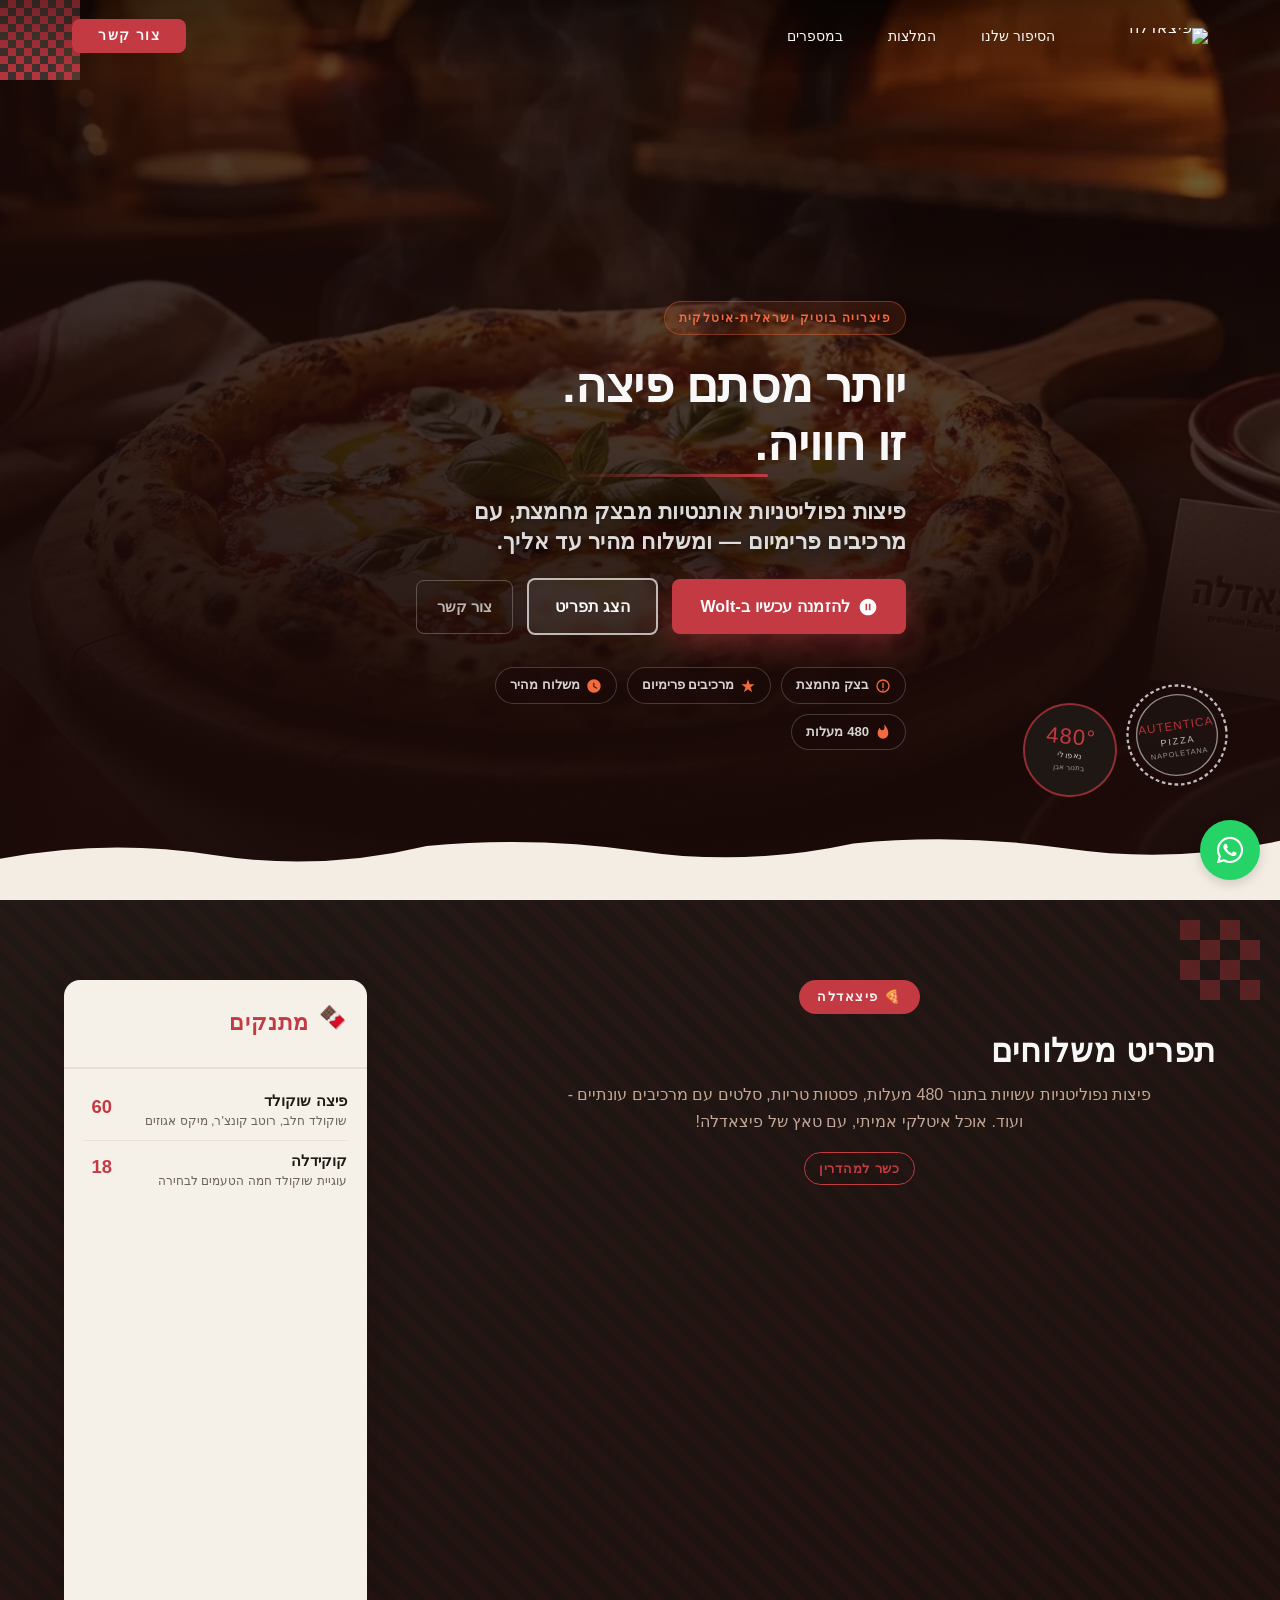
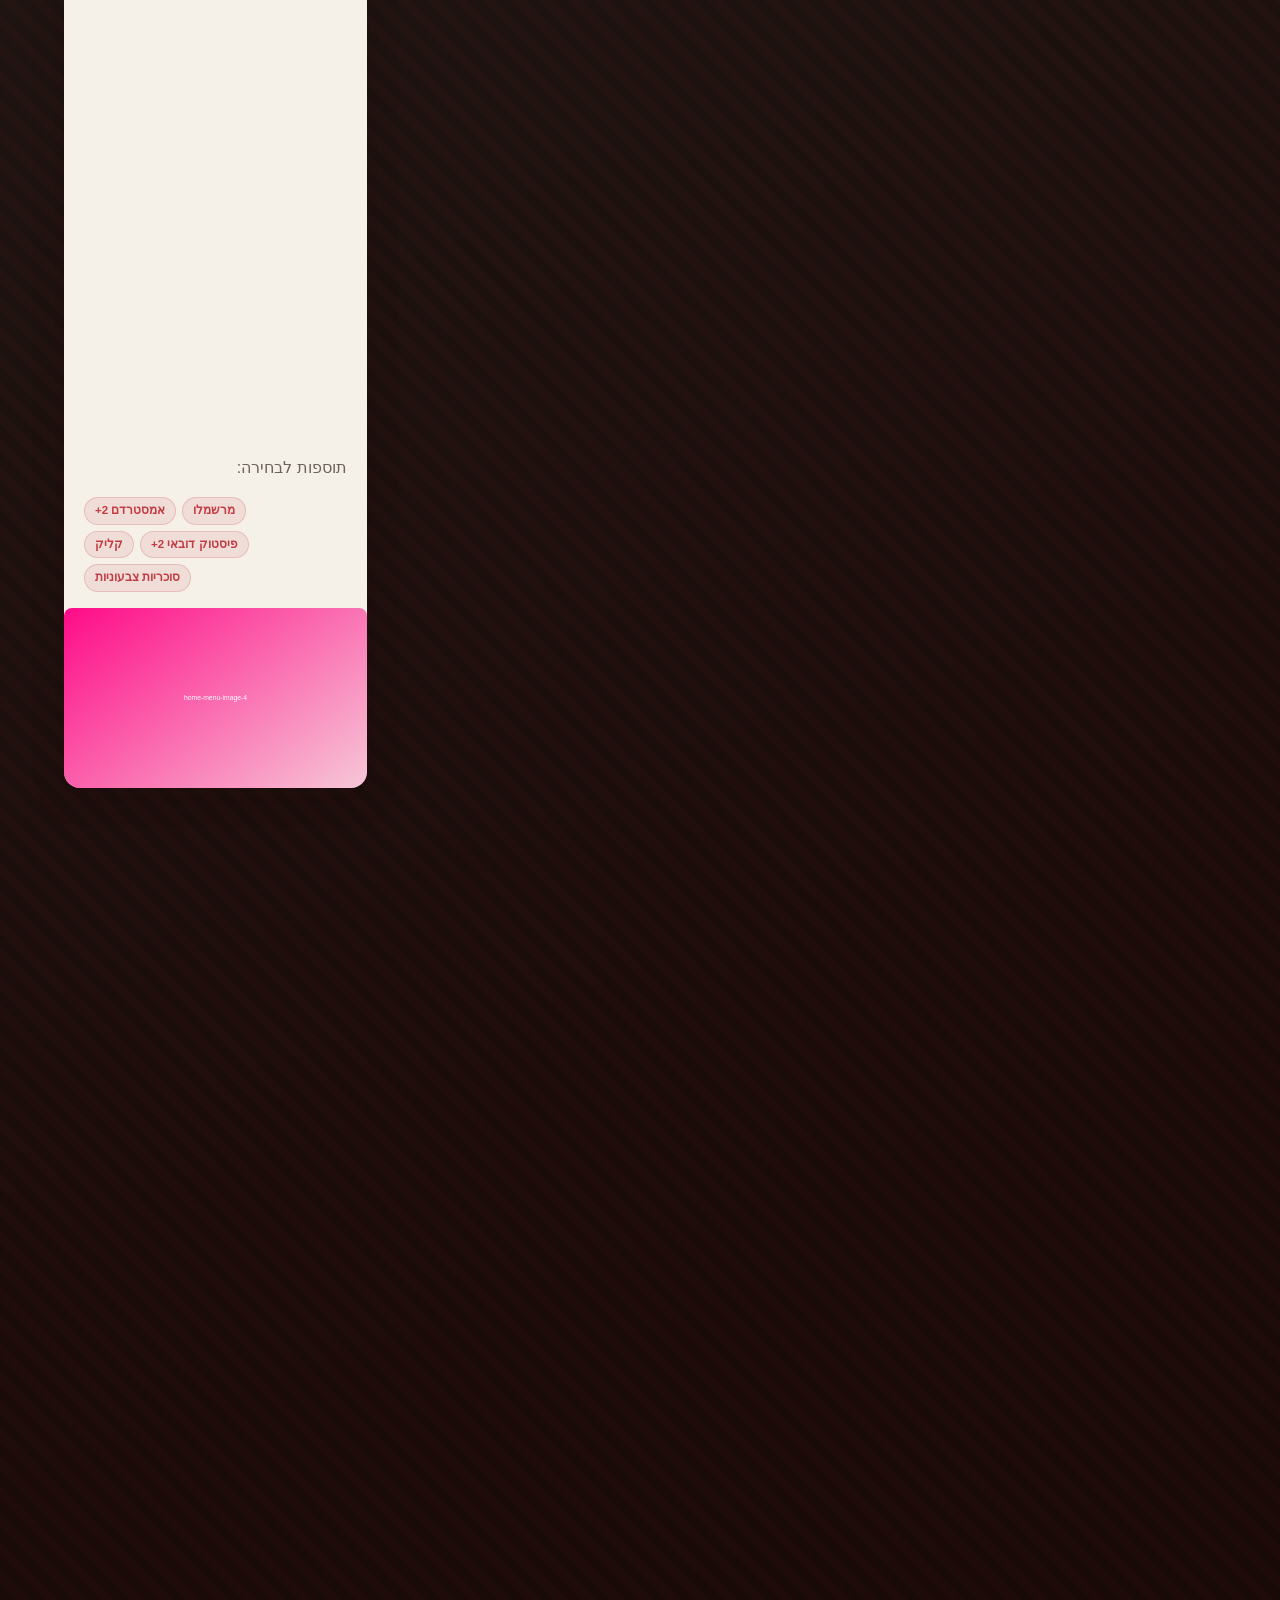
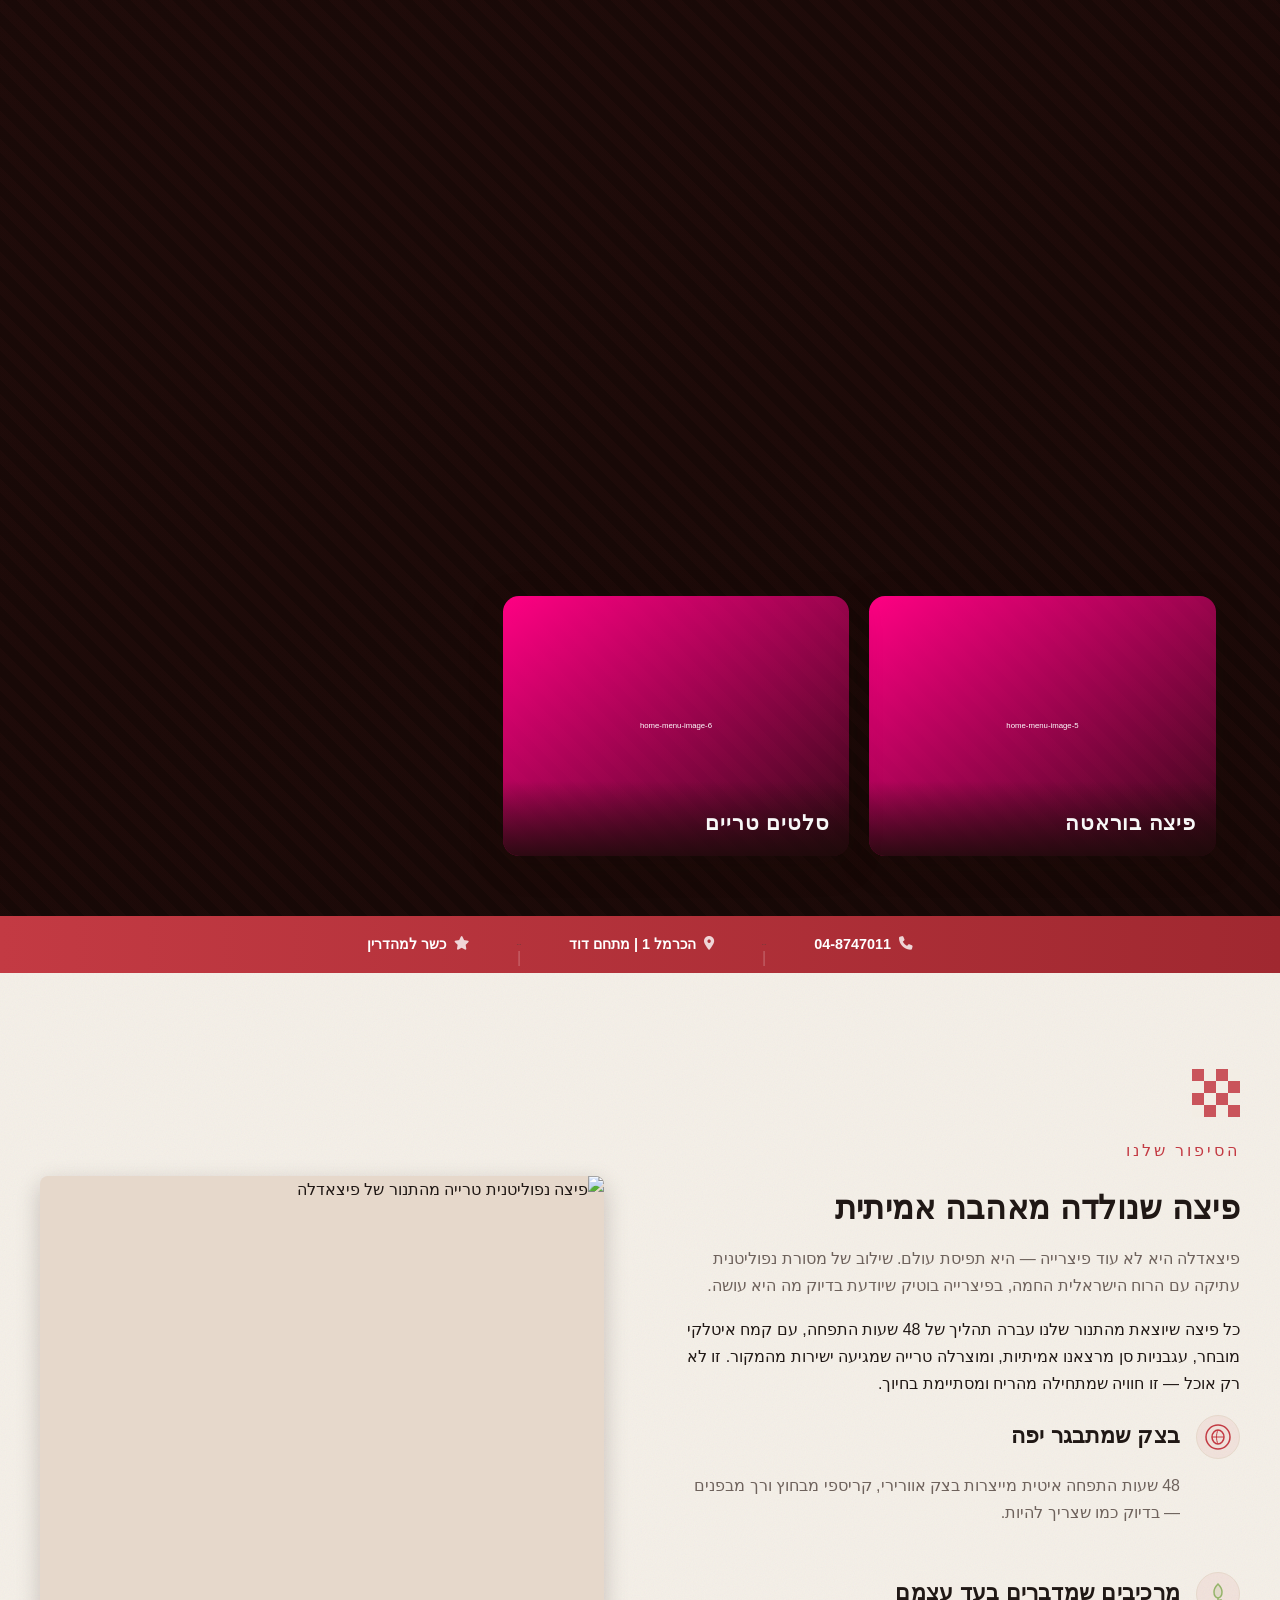
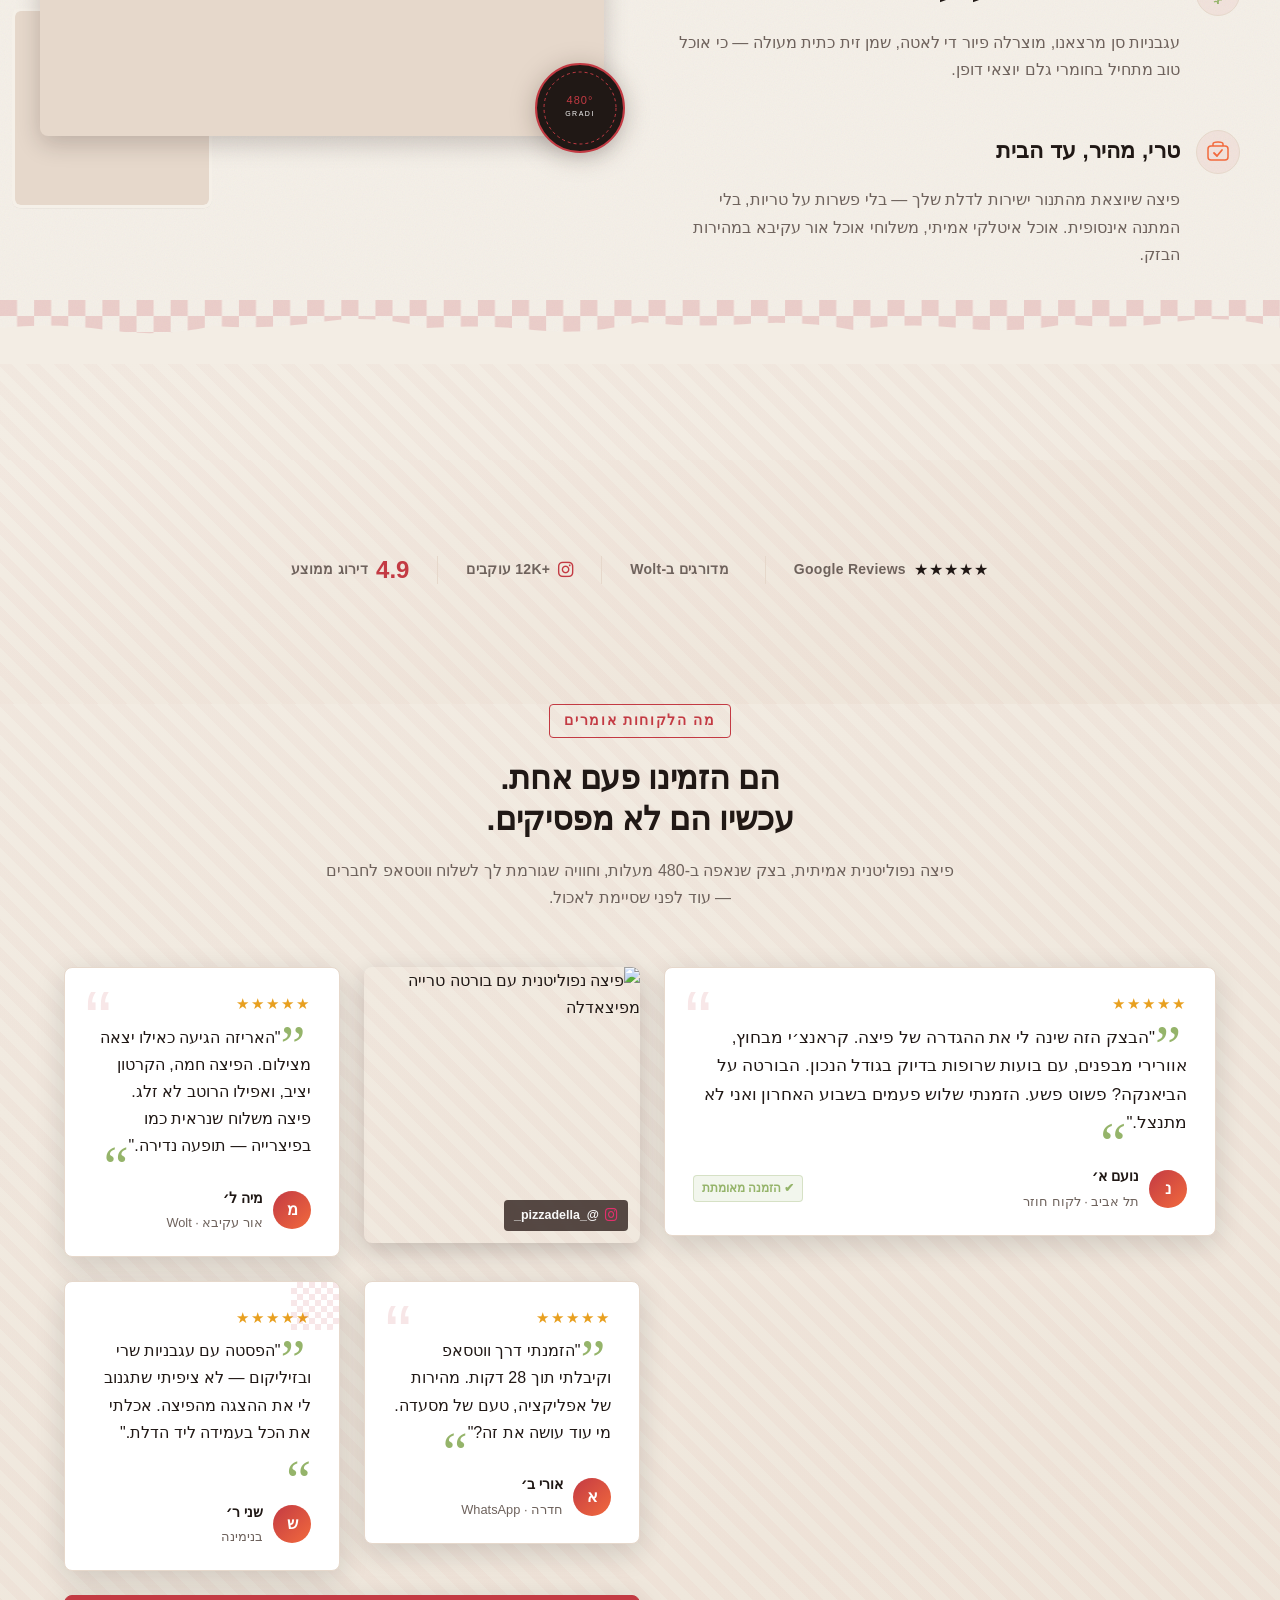
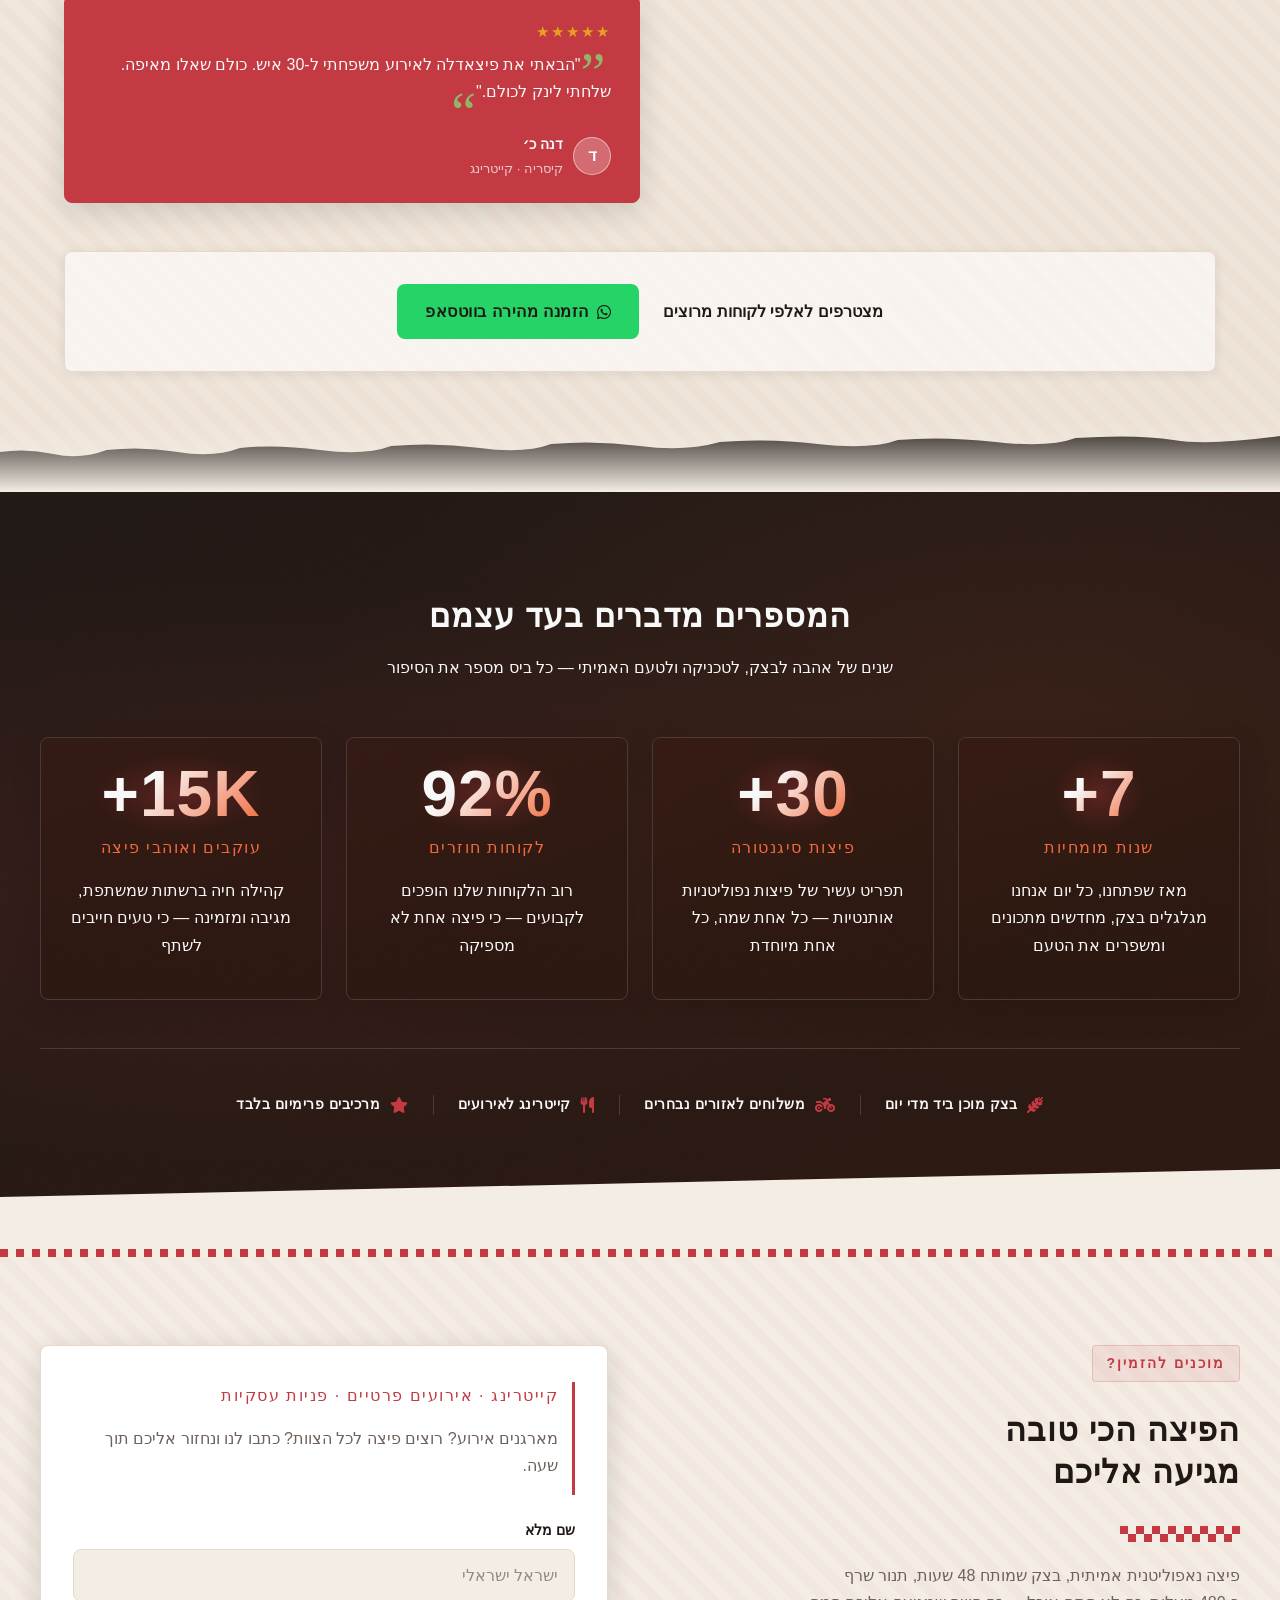
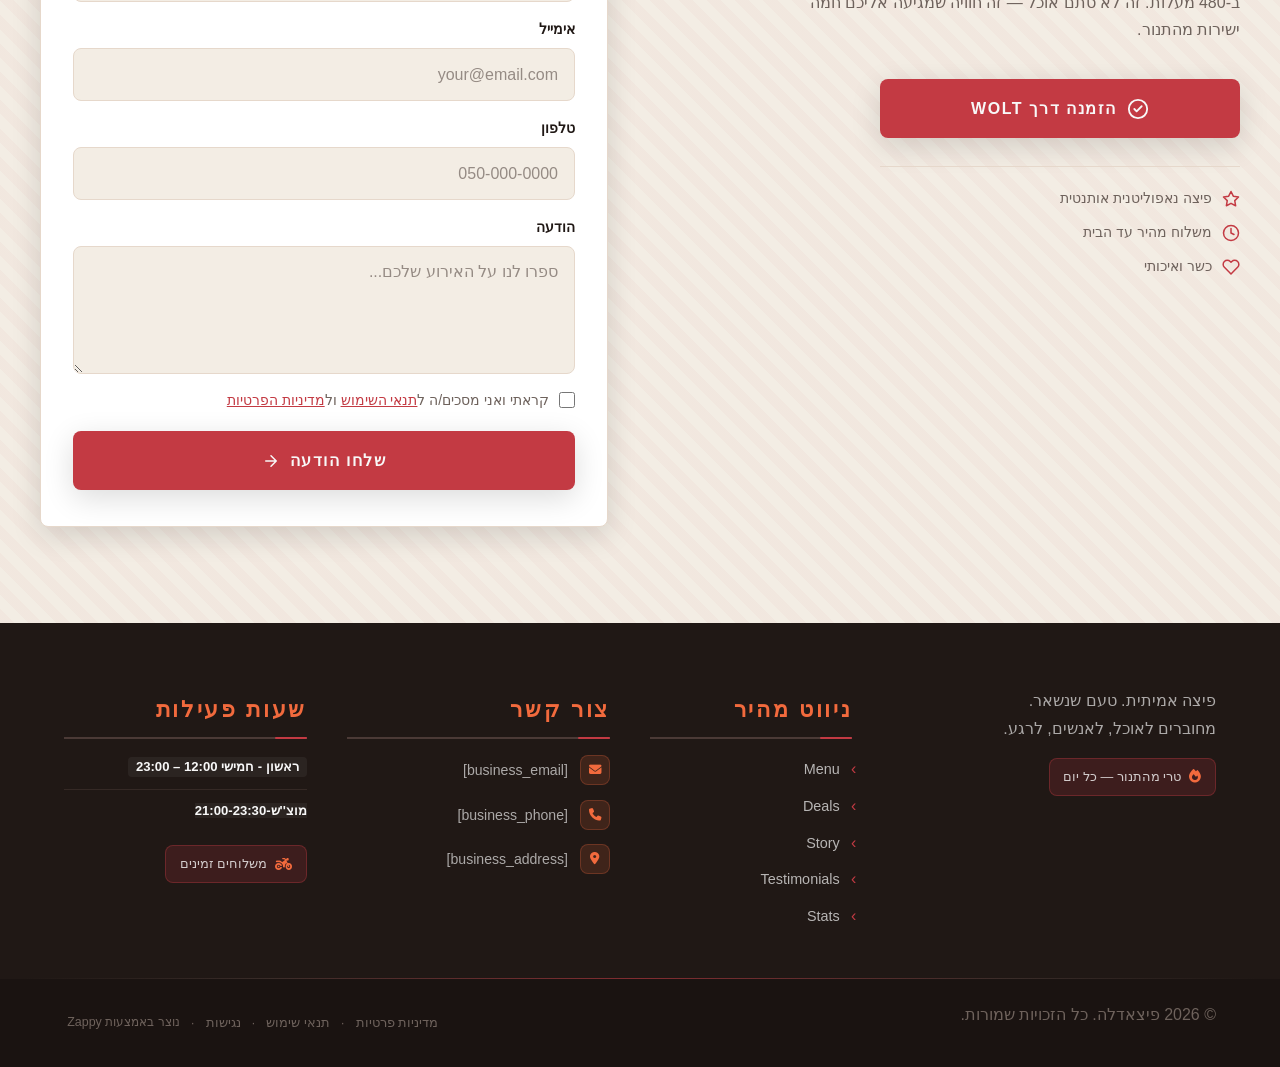
==== commit 5df450e2: "Background sync: Progressive GitHub Sync" ====
--- a/public/index.html
+++ b/public/index.html
@@ -1 +1 @@
-<!doctype html><html dir="rtl" lang="he"><head><meta charset="UTF-8"><meta content="width=device-width,initial-scale=1" name="viewport"><meta content="index, follow" name="robots"><title>fast food restaurants — פיצאדלה</title><meta content="Pizzadella is an Israeli-Italian boutique pizzeria brand specializing in authentic Neapolitan-style pizzas (no pepperoni/bacon/meat visuals). The brand blends I" name="description"><meta content="fast food restaurants, restaurants near me, kosher restaurants near me, פיצה, פיצה אור עקיבא" name="keywords"><link href="/assets/favicon.ico" rel="icon" type="image/x-icon"><link href="/assets/favicon-16x16.png" rel="icon" type="image/png" sizes="16x16"><link href="/assets/favicon-32x32.png" rel="icon" type="image/png" sizes="32x32"><link href="/assets/favicon-48x48.png" rel="icon" type="image/png" sizes="48x48"><link href="/assets/favicon-192x192.png" rel="icon" type="image/png" sizes="192x192"><link href="/assets/favicon-512x512.png" rel="icon" type="image/png" sizes="512x512"><link href="/assets/apple-touch-icon.png" rel="apple-touch-icon"><script>!function(){"use strict";var t="a57fd1d6-979f-4994-a907-9e7fd4be8c5b",e="https://api.zappy5.com/api/analytics/track",a=18e5,n=2592e6,o=!0,i=!0,r=!0;var s=function(){var e="zappy_visitor_"+t,a=null;try{if(a=localStorage.getItem(e)){var o=JSON.parse(a),i=Date.now();if(i-o.created<n)return o.lastSeen=i,localStorage.setItem(e,JSON.stringify(o)),o.id}}catch(t){console.warn("Zappy Analytics: LocalStorage not available")}var r="zv_"+Date.now()+"_"+Math.random().toString(36).substr(2,9);try{localStorage.setItem(e,JSON.stringify({id:r,created:Date.now(),lastSeen:Date.now()}))}catch(t){}return r}(),c=function(){var e="zappy_session_"+t,n=null;try{if(n=sessionStorage.getItem(e)){var o=JSON.parse(n),i=Date.now();if(i-o.timestamp<a)return o.timestamp=i,sessionStorage.setItem(e,JSON.stringify(o)),o.id}}catch(t){console.warn("Zappy Analytics: SessionStorage not available")}var r="zs_"+Date.now()+"_"+Math.random().toString(36).substr(2,9);try{sessionStorage.setItem(e,JSON.stringify({id:r,timestamp:Date.now()}))}catch(t){}return r}();function l(a,n){n=n||{};var o={website_id:t,event_type:a,page_path:window.location.pathname,referrer:document.referrer||"direct",visitor_id:s,session_id:c,metadata:n};if(navigator.sendBeacon){var i=new Blob([JSON.stringify(o)],{type:"application/json"});navigator.sendBeacon(e,i)}else fetch(e,{method:"POST",headers:{"Content-Type":"application/json"},body:JSON.stringify(o),keepalive:!0}).catch(function(t){console.warn("Zappy Analytics: Failed to track event",t)})}o&&l("pageview",{title:document.title,url:window.location.href}),i&&document.addEventListener("click",function(t){var e=t.target;if("BUTTON"===e.tagName||e.closest("button")){var a="BUTTON"===e.tagName?e:e.closest("button");l("click",{element:"button",text:a.textContent.trim().substring(0,100),id:a.id||null,class:a.className||null})}else if("A"===e.tagName||e.closest("a")){var n="A"===e.tagName?e:e.closest("a");l("navigation",{element:"link",text:n.textContent.trim().substring(0,100),href:n.href,external:n.hostname!==window.location.hostname})}},!0),r&&document.addEventListener("submit",function(t){var e=t.target;l("form_submit",{form_id:e.id||null,form_name:e.name||null,form_action:e.action||null,form_method:e.method||"GET"})},!0);var d=Date.now();window.addEventListener("beforeunload",function(){l("page_unload",{time_on_page:Math.floor((Date.now()-d)/1e3),page_path:window.location.pathname})}),window.zappyAnalytics={track:l,getVisitorId:function(){return s},getSessionId:function(){return c}}}()</script><meta content="fast food restaurants — פיצאדלה" property="og:title"><meta content="Pizzadella is an Israeli-Italian boutique pizzeria brand specializing in authentic Neapolitan-style pizzas (no pepperoni/bacon/meat visuals). The brand blends I" property="og:description"><meta content="summary_large_image" name="twitter:card"><meta content="fast food restaurants — פיצאדלה" name="twitter:title"><meta content="Pizzadella is an Israeli-Italian boutique pizzeria brand specializing in authentic Neapolitan-style pizzas (no pepperoni/bacon/meat visuals). The brand blends I" name="twitter:description"><meta content="website" property="og:type"><meta content="he_IL" property="og:locale"><link href="https://cdnjs.cloudflare.com/ajax/libs/font-awesome/6.4.0/css/all.min.css" rel="stylesheet"><style>.skip-link{position:absolute;top:0;left:0;transform:translateY(-200%);padding:12px 18px;background:var(--bg-dark,#1a1a1a);color:var(--text-light,#fff);font-weight:600;border-radius:0 0 8px 0;z-index:10000}.skip-link:focus{transform:none;outline:2px solid var(--ring,#fff);outline-offset:2px}:focus-visible{outline:2px solid var(--ring,currentColor);outline-offset:3px}</style><link href="/assets/favicon.ico" rel="icon" type="image/x-icon"><link href="/assets/favicon-16x16.png" rel="icon" type="image/png" sizes="16x16"><link href="/assets/favicon-32x32.png" rel="icon" type="image/png" sizes="32x32"><link href="/assets/favicon-48x48.png" rel="icon" type="image/png" sizes="48x48"><link href="/assets/favicon-192x192.png" rel="icon" type="image/png" sizes="192x192"><link href="/assets/favicon-512x512.png" rel="icon" type="image/png" sizes="512x512"><link href="/assets/apple-touch-icon.png" rel="apple-touch-icon"><link href="https://cdn.jsdelivr.net/npm/vanilla-cookieconsent@3/dist/cookieconsent.css" rel="stylesheet"><script src="https://cdn.jsdelivr.net/npm/vanilla-cookieconsent@3/dist/cookieconsent.umd.js"></script><script src="https://cdn.jsdelivr.net/gh/mickidum/acc_toolbar/acctoolbar/acctoolbar.min.js"></script><style data-zappy-section-v2-css="true">.home-menu-section{direction:rtl;background-color:#1a0a08;background-image:repeating-linear-gradient(45deg,rgba(195,58,67,.03) 0,rgba(195,58,67,.03) 10px,transparent 10px,transparent 20px),linear-gradient(160deg,#201815 0,#1a0a08 60%,#160806 100%);color:var(--text-light);padding:80px 0 0;position:relative;overflow:visible;font-family:Heebo,Assistant,sans-serif}.home-menu-section .menu-checker-decor{position:absolute;top:20px;right:20px;width:80px;height:80px;opacity:.35;pointer-events:none;z-index:0;aria-hidden:true}.home-menu-section .menu-container{max-width:1200px;margin:0 auto;padding:0 24px 60px;position:relative;z-index:1}.home-menu-section .menu-header{text-align:center;margin-bottom:56px;position:relative}.home-menu-section .menu-badge{display:inline-block;background:var(--primary);color:var(--text-light);font-family:Heebo,sans-serif;font-size:.8rem;font-weight:700;letter-spacing:.12em;text-transform:uppercase;padding:6px 18px;border-radius:100px;margin-bottom:16px}.home-menu-section .menu-title{font-family:'Bebas Neue',Heebo,sans-serif;font-size:clamp(2.6rem, 6vw, 4.5rem);font-weight:700;color:var(--text-light);line-height:1.1;letter-spacing:.02em;margin:0 0 16px}.home-menu-section .menu-subtitle{font-size:1rem;color:#c2a898;line-height:1.7;max-width:600px;margin:0 auto 20px;text-align:center}.home-menu-section .menu-kosher-badge{display:inline-flex;align-items:center;gap:6px;background:0 0;border:1.5px solid var(--primary);color:var(--primary);font-size:.8rem;font-weight:700;padding:5px 14px;border-radius:100px;letter-spacing:.06em}.home-menu-section .menu-grid{display:grid;grid-template-columns:repeat(3,1fr);gap:24px;margin-bottom:40px;direction:rtl}.home-menu-section .menu-card{background:#f5f0e8;border-radius:16px;padding:0;overflow:hidden;box-shadow:0 8px 32px rgba(26,10,8,.22);display:flex;flex-direction:column;position:relative;transition:transform .25s ease,box-shadow .25s ease}.home-menu-section .menu-card:hover{transform:translateY(-4px);box-shadow:0 16px 48px rgba(26,10,8,.32)}.home-menu-section .menu-card-header{display:flex;flex-direction:row;align-items:center;gap:10px;padding:20px 20px 12px;border-bottom:2px solid rgba(195,58,67,.12)}.home-menu-section .category-icon{font-size:1.4rem;line-height:1}.home-menu-section .category-title{font-family:'Bebas Neue',Heebo,sans-serif;font-size:1.5rem;font-weight:700;color:var(--primary);letter-spacing:.04em;margin:0;line-height:1.2}.home-menu-section .menu-items-list{list-style:none;margin:0;padding:12px 20px;flex:1}.home-menu-section .menu-item{display:flex;flex-direction:row;align-items:flex-start;justify-content:space-between;gap:12px;padding:10px 0;border-bottom:1px solid rgba(195,58,67,.1)}.home-menu-section .menu-item:last-child{border-bottom:none}.home-menu-section .item-info{display:flex;flex-direction:column;gap:2px;flex:1;text-align:right}.home-menu-section .item-name{font-size:.95rem;font-weight:700;color:#201815;line-height:1.3}.home-menu-section .item-desc{font-size:.78rem;color:#6e625c;line-height:1.4}.home-menu-section .item-price{font-family:'Bebas Neue',Heebo,sans-serif;font-size:1.15rem;font-weight:700;color:var(--primary);white-space:nowrap;min-width:32px;text-align:start;padding-inline-start:4px}.home-menu-section .menu-card-image{width:100%;height:180px;overflow:hidden;margin-top:auto;flex-shrink:0}.home-menu-section .menu-card-image img{width:100%;height:100%;object-fit:cover;display:block;transition:transform .4s ease}.home-menu-section .menu-card:hover .menu-card-image img{transform:scale(1.04)}.home-menu-section .card-deals{background:linear-gradient(145deg,#c33a43 0,#a02830 100%);border:none}.home-menu-section .card-deals .menu-card-header{border-bottom-color:rgba(255,255,255,.2)}.home-menu-section .card-deals .category-title{color:#fff}.home-menu-section .card-deals .item-name{color:#fff}.home-menu-section .card-deals .item-desc{color:rgba(255,255,255,.75)}.home-menu-section .card-deals .menu-item{border-bottom-color:rgba(255,255,255,.15)}.home-menu-section .deal-price{color:#fff3b0!important;font-size:1.3rem!important}.home-menu-section .deals-ribbon{position:absolute;top:16px;left:16px;background:#fff3b0;color:#c33a43;font-size:.7rem;font-weight:800;letter-spacing:.1em;padding:4px 10px;border-radius:100px;text-transform:uppercase;z-index:2}.home-menu-section .category-note{font-size:.85rem;font-weight:700;color:#201815;margin:0 20px 2px;text-align:right}.home-menu-section .category-note-sm{font-size:.78rem;color:#6e625c;margin:0 20px 8px;text-align:right;line-height:1.5}.home-menu-section .category-note-addon{font-size:.8rem;color:var(--primary);font-weight:600;margin:4px 20px 12px;text-align:right}.home-menu-section .dessert-toppings{padding:8px 20px 16px}.home-menu-section .toppings-label{font-size:.78rem;font-weight:700;color:#6e625c;margin-bottom:8px;text-align:right}.home-menu-section .toppings-grid{display:flex;flex-wrap:wrap;gap:6px;justify-content:flex-end}.home-menu-section .topping-tag{background:rgba(195,58,67,.1);color:var(--primary);font-size:.72rem;font-weight:600;padding:3px 10px;border-radius:100px;border:1px solid rgba(195,58,67,.2);white-space:nowrap}.home-menu-section .extras-desc{font-size:.82rem;color:#6e625c;line-height:1.6;padding:12px 20px 8px;text-align:right;margin:0}.home-menu-section .extras-pricing{padding:8px 20px 20px}.home-menu-section .extra-tier{background:rgba(195,58,67,.06);border-inline-start:3px solid var(--primary);padding:8px 12px;border-radius:0 6px 6px 0;margin-bottom:8px}.home-menu-section .extra-tier-label{font-size:.8rem;font-weight:600;color:#201815;display:block;text-align:right}.home-menu-section .price-tiers{display:flex;gap:12px;margin-top:12px;justify-content:flex-end}.home-menu-section .price-tier{display:flex;flex-direction:column;align-items:center;background:var(--primary);color:#fff;border-radius:8px;padding:8px 16px;min-width:60px}.home-menu-section .tier-price{font-family:'Bebas Neue',Heebo,sans-serif;font-size:1.3rem;font-weight:700;line-height:1;color:#fff}.home-menu-section .tier-label{font-size:.7rem;color:rgba(255,255,255,.8);margin-top:2px}.home-menu-section .menu-photo-strip{display:grid;grid-template-columns:1fr 1fr;gap:20px;margin-bottom:0}.home-menu-section .photo-strip-item{position:relative;border-radius:16px;overflow:hidden;height:260px;box-shadow:0 8px 32px rgba(26,10,8,.3)}.home-menu-section .photo-strip-item img{width:100%;height:100%;object-fit:cover;display:block;transition:transform .4s ease}.home-menu-section .photo-strip-item:hover img{transform:scale(1.05)}.home-menu-section .photo-strip-label{position:absolute;bottom:0;right:0;left:0;background:linear-gradient(to top,rgba(26,10,8,.85) 0,transparent 100%);color:var(--text-light);font-family:'Bebas Neue',Heebo,sans-serif;font-size:1.3rem;font-weight:700;padding:24px 20px 16px;text-align:right;letter-spacing:.04em}.home-menu-section .menu-footer-bar{background:linear-gradient(90deg,#c33a43 0,#a02830 100%);padding:16px 24px;margin-top:0}.home-menu-section .menu-footer-inner{max-width:1200px;margin:0 auto;display:flex;align-items:center;justify-content:center;flex-wrap:wrap;gap:16px 24px;direction:rtl}.home-menu-section .footer-info-item{display:flex;flex-direction:row;align-items:center;gap:8px;color:#fff;font-size:.9rem;font-weight:600}.home-menu-section .footer-info-item i{font-size:.85rem;color:rgba(255,255,255,.8)}.home-menu-section .footer-divider{color:rgba(255,255,255,.4);font-size:1rem}@media (max-width:1024px){.home-menu-section .menu-grid{grid-template-columns:repeat(2,1fr)}}@media (max-width:768px){.home-menu-section{padding-top:100px}.home-menu-section .menu-container{padding:0 16px 40px}.home-menu-section .menu-header{margin-bottom:36px}.home-menu-section .menu-title{font-size:2.4rem}.home-menu-section .menu-subtitle{font-size:.92rem}.home-menu-section .menu-grid{grid-template-columns:1fr!important;gap:16px}.home-menu-section .menu-card-image{height:160px}.home-menu-section .menu-photo-strip{grid-template-columns:1fr!important;gap:14px}.home-menu-section .photo-strip-item{height:200px}.home-menu-section .menu-footer-inner{gap:12px 16px}.home-menu-section .footer-divider{display:none}.home-menu-section .menu-checker-decor{width:50px;height:50px;top:12px;right:12px}.home-menu-section .price-tiers{justify-content:flex-start}.home-menu-section .toppings-grid{justify-content:flex-start}}[data-layout-spec=Home-menu] .home-menu-headline,[data-layout-spec=Home-menu] .home-menu-section__title,[data-layout-spec=Home-menu] .home-menu-title,[data-layout-spec=Home-menu] .menu-headline,[data-layout-spec=Home-menu] h2[class*=headline],[data-layout-spec=Home-menu] h2[class*=menu-title]{white-space:nowrap!important;overflow-wrap:normal!important;word-break:keep-all!important;width:max-content!important;max-width:min(100%,12ch)!important;line-height:.86!important;position:relative!important;z-index:4!important}[data-layout-spec=Home-menu] .home-menu-headline-col,[data-layout-spec=Home-menu] .home-menu-left,[data-layout-spec=Home-menu] .home-menu-section__copy,[data-layout-spec=Home-menu] [class*=menu][class*=copy],[data-layout-spec=Home-menu] [class*=menu][class*=headline-col]{min-width:0!important;max-width:min(36ch,28%)!important}[data-layout-spec=Home-menu] .home-menu-container,[data-layout-spec=Home-menu] .home-menu-section__container,[data-layout-spec=Home-menu] .menu-container,[data-layout-spec=Home-menu] [class*=menu-container]{display:grid!important;grid-template-columns:minmax(0,max-content) minmax(0,1fr)!important;gap:clamp(2rem,5vw,4rem)!important;align-items:start!important;overflow:visible!important}[data-layout-spec=Home-menu] .home-menu-subhead,[data-layout-spec=Home-menu] .home-menu-subhead .font-accent,[data-layout-spec=Home-menu] .home-menu-subheadline,[data-layout-spec=Home-menu] .home-menu-subheadline .font-accent,[data-layout-spec=Home-menu] .home-menu-subheadline.font-accent,[data-layout-spec=Home-menu] .menu-accent-line,[data-layout-spec=Home-menu] .menu-accent-line .font-accent{font-family:var(--accent-font, "Permanent Marker", "Bebas Neue", cursive)!important;color:var(--primary,#ef3b24)!important;font-size:clamp(2rem, 3.8vw, 3.8rem)!important;line-height:.9!important;letter-spacing:-.02em!important;text-transform:uppercase!important;white-space:nowrap!important;overflow-wrap:normal!important;word-break:keep-all!important;position:relative!important;z-index:4!important}[data-layout-spec=Home-menu] .menu-grid{grid-template-columns:repeat(3,minmax(0,1fr))!important;grid-auto-rows:auto!important;align-items:start!important}[data-layout-spec=Home-menu] .menu-grid>*{min-width:0!important;max-width:100%!important}[data-layout-spec=Home-menu] :is(article,[data-layout-spec=Home-menu] [class*=card]):has(img[data-placeholder]){grid-row:1!important;align-self:stretch!important;min-width:0!important;max-width:100%!important}@media (min-width:1181px){[data-layout-spec=Home-menu] :is(article,[data-layout-spec=Home-menu] [class*=card]):has(img[data-placeholder]):first-of-type{grid-column:1!important}[data-layout-spec=Home-menu] :is(article,[data-layout-spec=Home-menu] [class*=card]):has(img[data-placeholder]):nth-of-type(2){grid-column:2!important}[data-layout-spec=Home-menu] :is(article,[data-layout-spec=Home-menu] [class*=card]):has(img[data-placeholder]):nth-of-type(3){grid-column:3!important}}[data-layout-spec=Home-menu] .deco-asset{max-width:min(var(--deco-w),24vw)!important}@media (max-width:1180px) and (min-width:901px){[data-layout-spec=Home-menu] .menu-grid{grid-template-columns:repeat(2,minmax(0,1fr))!important;grid-auto-flow:row!important}[data-layout-spec=Home-menu] :is(article,[data-layout-spec=Home-menu] [class*=card]):has(img[data-placeholder]){grid-row:auto!important;grid-column:auto!important}[data-layout-spec=Home-menu] :is(article,[data-layout-spec=Home-menu] [class*=card]):has(img[data-placeholder]) [class*=img-wrap] img,[data-layout-spec=Home-menu] :is(article,[data-layout-spec=Home-menu] [class*=card]):has(img[data-placeholder]) img,[data-layout-spec=Home-menu] :is(article,[data-layout-spec=Home-menu] [class*=card]):has(img[data-placeholder]) picture img{width:100%!important;max-width:100%!important;height:auto!important;min-width:0!important;display:block!important}[data-layout-spec=Home-menu] :is(article,[data-layout-spec=Home-menu] [class*=card]):has(img[data-placeholder]) [class*=img-wrap],[data-layout-spec=Home-menu] :is(article,[data-layout-spec=Home-menu] [class*=card]):has(img[data-placeholder]) picture{width:100%!important;min-width:0!important;max-width:100%!important}}@media (max-width:900px){[data-layout-spec=Home-menu] .home-menu-container,[data-layout-spec=Home-menu] .home-menu-section__container,[data-layout-spec=Home-menu] .menu-container,[data-layout-spec=Home-menu] [class*=menu][class*=container]{display:grid!important;grid-template-columns:minmax(0,1fr)!important;gap:clamp(2rem,6vw,3.5rem)!important;overflow:visible!important}[data-layout-spec=Home-menu] .home-menu-headline-col,[data-layout-spec=Home-menu] .home-menu-left,[data-layout-spec=Home-menu] .home-menu-section__copy,[data-layout-spec=Home-menu] .menu-intro,[data-layout-spec=Home-menu] [class*=menu][class*=copy],[data-layout-spec=Home-menu] [class*=menu][class*=headline-col],[data-layout-spec=Home-menu] [class*=menu][class*=intro]{max-width:100%!important;width:100%!important;min-width:0!important;grid-column:1!important;grid-row:auto!important}[data-layout-spec=Home-menu] .home-menu-headline,[data-layout-spec=Home-menu] .home-menu-title,[data-layout-spec=Home-menu] .menu-headline{max-width:100%!important;width:100%!important;text-align:center!important}[data-layout-spec=Home-menu] .home-menu-cards,[data-layout-spec=Home-menu] .home-menu-cards-grid,[data-layout-spec=Home-menu] .home-menu-cards-wrap,[data-layout-spec=Home-menu] .menu-grid{display:grid!important;grid-template-columns:minmax(0,1fr)!important;grid-auto-flow:row!important;width:100%!important;max-width:100%!important;min-width:0!important;overflow:visible!important}[data-layout-spec=Home-menu] :is(article,[data-layout-spec=Home-menu] [class*=card]):has(img[data-placeholder]){grid-column:1!important;grid-row:auto!important;width:100%!important;min-width:0!important;max-width:100%!important;transform:none!important}[data-layout-spec=Home-menu] .home-menu-card>*,[data-layout-spec=Home-menu] [class*=menu-card]>*{min-width:0!important;max-width:100%!important}[data-layout-spec=Home-menu] .deco-asset{display:none!important}}</style><link href="/styles.css" rel="stylesheet"><style id="zappy-dropdown-submenu-styles">#navMenu li:has(.sub-menu),.nav-menu li:has(.sub-menu),.navbar li:has(.sub-menu),nav li:has(.sub-menu){position:relative}#navMenu .sub-menu,.nav-menu .sub-menu,.navbar .sub-menu,nav .sub-menu{display:block!important;position:absolute!important;top:100%;left:0;min-width:220px;background:#fff;border-radius:8px;box-shadow:0 8px 25px rgba(0,0,0,.15);padding:8px 0;opacity:0;visibility:hidden;transform:translateY(10px);transition:all .3s ease;z-index:1000;list-style:none;pointer-events:none}#navMenu li:hover>.sub-menu,.nav-menu li:hover>.sub-menu,.navbar li:hover>.sub-menu,nav li:hover>.sub-menu{opacity:1!important;visibility:visible!important;transform:translateY(0)!important;pointer-events:auto!important}.sub-menu li{list-style:none;margin:0;padding:0}.sub-menu a{display:block!important;padding:10px 16px!important;color:var(--text-dark,#333)!important;font-weight:500;text-decoration:none;white-space:nowrap;transition:background-color .2s}.sub-menu .zappy-nav-child>a{padding-left:28px!important;font-size:.9em!important;opacity:.85!important}[dir=rtl] .sub-menu .zappy-nav-child>a,html[lang=ar] .sub-menu .zappy-nav-child>a,html[lang=he] .sub-menu .zappy-nav-child>a{padding-left:10px!important;padding-right:28px!important}.sub-menu .zappy-nav-parent>a{font-weight:600!important}.sub-menu a:hover{background-color:#f5f5f5}[dir=rtl] .nav-menu .sub-menu,[dir=rtl] .navbar .sub-menu,[dir=rtl] nav .sub-menu,html[lang=ar] .nav-menu .sub-menu,html[lang=ar] .navbar .sub-menu,html[lang=ar] nav .sub-menu,html[lang=he] .nav-menu .sub-menu,html[lang=he] .navbar .sub-menu,html[lang=he] nav .sub-menu{left:auto!important;right:0!important}.sub-menu:empty,.sub-menu:not(:has(li)):not(:has(> a)),.sub-menu:not(:has(li:not(.zappy-hidden-menu-item))):not(:has(> a)){display:none!important;opacity:0!important;visibility:hidden!important;pointer-events:none!important}li:has(.menu-group-title):hover>.sub-menu{opacity:1!important;visibility:visible!important;transform:translateY(0)!important;pointer-events:auto!important}#navMenu>li>.menu-group-title,.nav-menu>li>.menu-group-title{display:inline-block;padding:.5rem 1rem;cursor:default;user-select:none}@media (max-width:768px){#navMenu .sub-menu,.nav-menu .sub-menu,.navbar .sub-menu,nav .sub-menu{position:static!important;transform:none!important;box-shadow:none!important;background:0 0!important;max-height:0;overflow:hidden;opacity:0;visibility:hidden;transition:max-height .3s ease,opacity .3s ease;padding:0!important;border-radius:0!important}#navMenu .sub-menu.mobile-expanded,.nav-menu .sub-menu.mobile-expanded,.navbar .sub-menu.mobile-expanded{max-height:none!important;overflow-y:visible!important;opacity:1!important;visibility:visible!important;padding:8px 0 8px 16px!important}[dir=rtl] .sub-menu.mobile-expanded,html[lang=he] .sub-menu.mobile-expanded{padding:8px 16px 8px 0!important}#navMenu li:hover>.sub-menu,.nav-menu li:hover>.sub-menu,.navbar li:hover>.sub-menu,nav li:hover>.sub-menu{opacity:0;visibility:hidden;pointer-events:none}#navMenu li>.sub-menu.mobile-expanded,.nav-menu li>.sub-menu.mobile-expanded,.navbar li>.sub-menu.mobile-expanded,nav li>.sub-menu.mobile-expanded{opacity:1!important;visibility:visible!important;pointer-events:auto!important}#navMenu li:has(.sub-menu),.nav-menu li:has(.sub-menu),.navbar li:has(.sub-menu),nav li:has(.sub-menu){display:flex!important;flex-wrap:wrap!important;align-items:center!important;position:relative!important;min-height:44px!important}#navMenu li:has(.sub-menu)>a,.nav-menu li:has(.sub-menu)>a,.navbar li:has(.sub-menu)>a,nav li:has(.sub-menu)>a{flex:1!important;min-width:0!important}#navMenu li:has(.sub-menu)>.menu-group-title,.nav-menu li:has(.sub-menu)>.menu-group-title,.navbar li:has(.sub-menu)>.menu-group-title,nav li:has(.sub-menu)>.menu-group-title{flex:1!important;min-width:0!important;padding:0!important;line-height:inherit!important}#navMenu li:has(.sub-menu)>.sub-menu,.nav-menu li:has(.sub-menu)>.sub-menu,.navbar li:has(.sub-menu)>.sub-menu,nav li:has(.sub-menu)>.sub-menu{flex-basis:100%!important;width:100%!important}#navMenu li:has(.sub-menu)>a [class*=arrow],#navMenu li:has(.sub-menu)>a [class*=chevron],.nav-menu li:has(.sub-menu)>a .fa-angle-down,.nav-menu li:has(.sub-menu)>a .fa-chevron-down,.nav-menu li:has(.sub-menu)>a [class*=arrow],.nav-menu li:has(.sub-menu)>a [class*=chevron],nav li:has(.sub-menu)>a [class*=arrow],nav li:has(.sub-menu)>a [class*=chevron]{display:none!important;visibility:hidden!important}.mobile-submenu-toggle{display:flex!important;align-items:center!important;justify-content:center!important;width:44px!important;height:auto!important;background:0 0!important;border:none!important;cursor:pointer!important;color:var(--text-light)!important;position:static!important;flex-shrink:0!important;align-self:stretch!important;z-index:2!important;padding:0!important;margin:0!important}.mobile-submenu-toggle::after{content:''!important;width:0!important;height:0!important;border-left:6px solid transparent!important;border-right:6px solid transparent!important;border-top:7px solid currentColor!important;transition:transform .3s ease!important}.mobile-submenu-toggle.expanded::after{transform:rotate(180deg)!important}.sub-menu a{padding:10px 0!important;display:block!important;color:var(--text-light)!important;white-space:normal!important}.sub-menu .zappy-nav-child>a{padding-left:28px!important;font-size:.9em!important;opacity:.85!important}[dir=rtl] .sub-menu .zappy-nav-child>a,html[lang=ar] .sub-menu .zappy-nav-child>a,html[lang=he] .sub-menu .zappy-nav-child>a{padding-left:0!important;padding-right:28px!important}.sub-menu .zappy-nav-parent>a{font-weight:600!important}#navMenu.active,.nav-menu.active{max-width:100vw!important;overflow-x:hidden!important;box-sizing:border-box!important}.navbar .sub-menu li a,.zappy-products-dropdown .sub-menu a,nav.navbar .sub-menu li a{color:var(--text-light)!important}}@media (min-width:769px){.mobile-submenu-toggle{display:none!important}}</style><style id="zappy-widget-visibility">html[dir=rtl] .whatsapp-float{right:20px!important;left:auto!important}html:not([dir]) .whatsapp-float,html[dir=ltr] .whatsapp-float{left:20px!important;right:auto!important}html[dir=rtl] #mic-access-tool-general-button,html[dir=rtl] #mic-init-access-tool #mic-access-tool-general-button,html[dir=rtl] #mic-init-access-tool .mic-access-tool-general-button,html[dir=rtl] ._access-icon,html[dir=rtl] .mic-access-tool-general-button{left:20px!important;right:auto!important}html:not([dir]) #mic-access-tool-general-button,html:not([dir]) #mic-init-access-tool #mic-access-tool-general-button,html:not([dir]) #mic-init-access-tool .mic-access-tool-general-button,html:not([dir]) ._access-icon,html:not([dir]) .mic-access-tool-general-button,html[dir=ltr] #mic-access-tool-general-button,html[dir=ltr] #mic-init-access-tool #mic-access-tool-general-button,html[dir=ltr] #mic-init-access-tool .mic-access-tool-general-button,html[dir=ltr] ._access-icon,html[dir=ltr] .mic-access-tool-general-button{right:20px!important;left:auto!important}@media (max-width:768px){.whatsapp-float{display:flex!important}}@media (min-width:769px){.whatsapp-float{display:flex!important}}@media (max-width:768px){#mic-access-tool-general-button,#mic-init-access-tool #mic-access-tool-general-button,#mic-init-access-tool .mic-access-tool-general-button,._access-icon,.mic-access-tool-general-button{display:flex!important;visibility:visible!important;opacity:1!important;pointer-events:auto!important}#mic-access-tool-box.opened-mic-access-tool,#mic-init-access-tool #mic-access-tool-box.opened-mic-access-tool,.mic-access-tool-box.opened-mic-access-tool{visibility:visible!important;opacity:1!important;pointer-events:auto!important}}@media (min-width:769px){#mic-access-tool-general-button,#mic-init-access-tool #mic-access-tool-general-button,#mic-init-access-tool .mic-access-tool-general-button,._access-icon,.mic-access-tool-general-button{display:flex!important;visibility:visible!important;opacity:1!important;pointer-events:auto!important}#mic-access-tool-box.opened-mic-access-tool,#mic-init-access-tool #mic-access-tool-box.opened-mic-access-tool,.mic-access-tool-box.opened-mic-access-tool{visibility:visible!important;opacity:1!important;pointer-events:auto!important}}</style></head><body><a href="#main" class="skip-link">דלג לתוכן הראשי</a><nav class="navbar" dir="rtl"><button class="mobile-toggle" aria-label="Menu" id="mobileToggle"><svg viewBox="0 0 24 24" height="24" width="24" fill="none" class="hamburger-icon"><path d="M3 12h18M3 6h18M3 18h18" stroke="currentColor" stroke-width="2" stroke-linecap="round"></path></svg> <svg viewBox="0 0 24 24" height="24" width="24" fill="none" class="close-icon" style="display:none"><path d="M18 6L6 18M6 6l12 12" stroke="currentColor" stroke-width="2" stroke-linecap="round"></path></svg></button> <button class="phone-header-btn" aria-label="Call" data-phone=""><svg viewBox="0 0 24 24" height="20" width="20" fill="currentColor"><path d="M22 16.92v3a2 2 0 0 1-2.18 2 19.79 19.79 0 0 1-8.63-3.07 19.5 19.5 0 0 1-6-6 19.79 19.79 0 0 1-3.07-8.67A2 2 0 0 1 4.11 2h3a2 2 0 0 1 2 1.72 12.84 12.84 0 0 0 .7 2.81 2 2 0 0 1-.45 2.11L8.09 9.91a16 16 0 0 0 6 6l1.27-1.27a2 2 0 0 1 2.11-.45 12.84 12.84 0 0 0 2.81.7A2 2 0 0 1 22 16.92z"></path></svg></button><div class="nav-container"><div class="nav-right-group"><div class="nav-brand"><a href="/" class="logo-link"><img alt="פיצאדלה" src="/assets/restaurant-logo-1779126634058-vjz5x7.webp?v=1779126634616-h9q1xj" class="logo"></a></div><ul class="nav-menu" id="navMenu"><li><a href="#story">הסיפור שלנו</a></li><li><a href="#testimonials">המלצות</a></li><li><a href="#stats">במספרים</a></li></ul></div><div class="nav-cta-container"><a href="#cta" class="nav-cta-btn">צור קשר</a></div></div></nav><script>window.addEventListener("load",function(){const e=document.querySelector(".navbar, nav, header");if(!e)return void console.log("[Navbar] Navbar element not found");let t=document.getElementById("mobileToggle")||document.querySelector(".mobile-toggle")||document.querySelector(".hamburger")||document.querySelector(".hamburger-menu")||document.querySelector(".menu-toggle")||document.querySelector(".burger-menu")||document.querySelector('[aria-label="Menu"]')||document.querySelector('[aria-label="תפריט"]');const n=document.querySelector(".phone-header-btn"),o=window.getComputedStyle(e);let r=o.backgroundColor;if(console.log("[Navbar] Initial navbar background:",r),"transparent"===r||"rgba(0, 0, 0, 0)"===r||r.startsWith("rgba")&&r.includes(", 0)")){const e=o.backgroundImage;if(e&&"none"!==e)console.log("[Navbar] Navbar has background image/gradient, using dark text"),r="rgb(240, 240, 240)";else{const e=window.getComputedStyle(document.body).backgroundColor;console.log("[Navbar] Navbar transparent, using body background:",e),r=e}}const a=r.match(/\d+/g);if(a&&a.length>=3){const e=(.299*parseInt(a[0])+.587*parseInt(a[1])+.114*parseInt(a[2]))/255;console.log("[Navbar] Mobile button colors preserved from Claude CSS (luminance:",e.toFixed(2)+")");const o=document.createElement("style");o.id="zappy-mobile-nav-fix";document.documentElement.lang;document.documentElement.dir,o.textContent='\n        /* Hide mobile buttons on desktop, show only on mobile */\n        @media (min-width: 769px) {\n          .mobile-toggle,\n          .phone-header-btn {\n            display: none !important;\n          }\n        }\n        \n        /* Show and position mobile buttons correctly on mobile */\n        @media (max-width: 768px) {\n          .navbar,\n          nav.navbar {\n            min-height: 70px !important;\n          }\n\n          .mobile-toggle,\n          .phone-header-btn {\n            position: absolute !important;\n            top: 0 !important;\n            bottom: 0 !important;\n            margin-top: auto !important;\n            margin-bottom: auto !important;\n            transform: none !important;\n            z-index: 1001 !important;\n            display: flex !important;\n            align-items: center !important;\n            justify-content: center !important;\n            width: 36px !important;\n            height: 36px !important;\n            border-radius: 50% !important;\n            border: none !important;\n            cursor: pointer !important;\n            padding: 6px !important;\n            background: none !important;\n            color: var(--nav-text, var(--text-light)) !important;\n            touch-action: manipulation !important;\n            -webkit-tap-highlight-color: transparent !important;\n          }\n\n          html[data-zappy-site-type="ecommerce"] .phone-header-btn,\n          body[data-zappy-site-type="ecommerce"] .phone-header-btn,\n          html[data-zappy-site-type="ecommerce"] header .phone-header-btn,\n          html[data-zappy-site-type="ecommerce"] nav .phone-header-btn {\n            display: none !important;\n            visibility: hidden !important;\n            width: 0 !important;\n            height: 0 !important;\n            min-width: 0 !important;\n            overflow: hidden !important;\n          }\n          \n          /* LTR positioning (default): hamburger LEFT, phone RIGHT */\n          html:not([dir="rtl"]):not([lang="he"]):not([lang="ar"]) .mobile-toggle,\n          html[dir="ltr"] .mobile-toggle {\n            left: 12px !important;\n            right: auto !important;\n          }\n          html:not([dir="rtl"]):not([lang="he"]):not([lang="ar"]) .phone-header-btn,\n          html[dir="ltr"] .phone-header-btn {\n            right: 12px !important;\n            left: auto !important;\n          }\n          \n          /* RTL positioning: hamburger RIGHT, phone LEFT */\n          html[dir="rtl"] .mobile-toggle,\n          html[lang="he"] .mobile-toggle,\n          html[lang="ar"] .mobile-toggle {\n            right: 12px !important;\n            left: auto !important;\n          }\n          html[dir="rtl"] .phone-header-btn,\n          html[lang="he"] .phone-header-btn,\n          html[lang="ar"] .phone-header-btn {\n            left: 12px !important;\n            right: auto !important;\n          }\n          \n          /* CRITICAL: Ensure nav-container has min-height on mobile */\n          /* All children are positioned absolutely/fixed on mobile, so height:auto collapses to 0 */\n          .nav-container {\n            min-height: 70px !important;\n            position: relative !important;\n          }\n          \n          /* Ensure SVG icons are properly sized and inherit color */\n          .mobile-toggle svg,\n          .phone-header-btn svg {\n            width: 24px !important;\n            height: 24px !important;\n            /* Don\'t force display - let JavaScript control hamburger/close toggle */\n          }\n          \n          /* Reset nav-cta-container on mobile - remove desktop box-shadow/padding */\n          /* that creates a visible ghost box when CTA button is hidden */\n          .nav-cta-container {\n            box-shadow: none !important;\n            padding: 0 !important;\n          }\n          \n          /* Hide nav-cta-container entirely on mobile when there\'s no lang-switcher */\n          /* (only the CTA button is inside, and it\'s hidden on mobile) */\n          .nav-cta-container:not(:has(.lang-switcher)) {\n            display: none !important;\n          }\n          \n          /* CRITICAL: Prevent hero image fade gradient from bleeding over headline text */\n          /* The .image-fade-gradient has bottom: -30px (extends below parent) */\n          /* On mobile stacked layout, this overlaps the h1 text below the image */\n          .hero-image-column {\n            overflow: hidden !important;\n          }\n          .image-fade-gradient {\n            bottom: 0 !important;\n          }\n          \n          /* Hide desktop language switcher on mobile - hamburger menu handles it */\n          /* High specificity to override stored CSS */\n          .lang-switcher,\n          .nav-cta-container .lang-switcher,\n          .nav-container .lang-switcher,\n          .navbar .lang-switcher,\n          .navbar .nav-cta-container .lang-switcher {\n            display: none !important;\n          }\n        }\n      ';const r=document.getElementById("zappy-mobile-nav-fix");r&&r.remove(),document.head.appendChild(o),console.log("[Navbar] Critical CSS injected for mobile nav positioning");const i=window.innerWidth<=768;if(t){const e=t.querySelector(".hamburger-icon"),n=t.querySelector(".close-icon");e&&(e.style.setProperty("width","24px","important"),e.style.setProperty("height","24px","important"),e.style.setProperty("display","block","important")),n&&(n.style.setProperty("width","24px","important"),n.style.setProperty("height","24px","important"),n.style.setProperty("display","none","important")),i?(t.style.setProperty("position","absolute","important"),t.style.setProperty("top","0","important"),t.style.setProperty("bottom","0","important"),t.style.setProperty("margin-top","auto","important"),t.style.setProperty("margin-bottom","auto","important"),t.style.setProperty("transform","none","important"),t.style.setProperty("z-index","1001","important"),t.style.removeProperty("left"),t.style.removeProperty("right"),console.log("[Navbar] Mobile toggle positioning applied (mobile viewport)")):(t.style.removeProperty("position"),t.style.removeProperty("top"),t.style.removeProperty("transform"),t.style.removeProperty("z-index"),t.style.removeProperty("left"),t.style.removeProperty("right"),console.log("[Navbar] Desktop viewport - cleared mobile toggle inline positioning"))}if(n){const e=n.querySelector("svg");e&&(e.style.width="24px",e.style.height="24px",e.setAttribute("width","24"),e.setAttribute("height","24")),i?(n.style.setProperty("position","absolute","important"),n.style.setProperty("top","0","important"),n.style.setProperty("bottom","0","important"),n.style.setProperty("margin-top","auto","important"),n.style.setProperty("margin-bottom","auto","important"),n.style.setProperty("transform","none","important"),n.style.setProperty("z-index","1001","important"),n.style.removeProperty("left"),n.style.removeProperty("right"),console.log("[Navbar] Phone button positioning applied (mobile viewport)")):(n.style.removeProperty("position"),n.style.removeProperty("top"),n.style.removeProperty("transform"),n.style.removeProperty("z-index"),n.style.removeProperty("left"),n.style.removeProperty("right"),console.log("[Navbar] Desktop viewport - cleared phone button inline positioning"))}}else console.log("[Navbar] Could not parse background color:",r);t=document.getElementById("mobileToggle")||document.querySelector(".mobile-toggle")||document.querySelector(".hamburger")||document.querySelector(".hamburger-menu")||document.querySelector(".menu-toggle")||document.querySelector(".burger-menu")||document.querySelector('[aria-label="Menu"]')||document.querySelector('[aria-label="תפריט"]');const i=document.getElementById("navMenu")||document.querySelector(".nav-menu")||document.querySelector(".nav-links")||document.querySelector("nav ul:not(.submenu)");if(!t||!i)return void console.log("[Navbar] Mobile toggle or menu not found:",{toggle:!!t,menu:!!i});i.id||(i.id="navMenu"),console.log("[Navbar] Initializing mobile menu...");const l=t.cloneNode(!0);t.parentNode.replaceChild(l,t);var s=0;function p(e){var t=Date.now();t-s<300||(s=t,function(e){e.preventDefault(),e.stopPropagation();const t=l.querySelector(".hamburger-icon"),n=l.querySelector(".close-icon");i.classList.contains("active")?(i.classList.remove("active"),t&&t.style.setProperty("display","block","important"),n&&n.style.setProperty("display","none","important"),document.body.style.overflow="",console.log("[Navbar] Menu closed")):(i.classList.add("active"),t&&t.style.setProperty("display","none","important"),n&&n.style.setProperty("display","block","important"),document.body.style.overflow="hidden",console.log("[Navbar] Menu opened"))}(e))}l.addEventListener("click",p),l.addEventListener("touchend",p),i.querySelectorAll("a").forEach(function(e){e.addEventListener("click",function(){if("#"===this.getAttribute("href"))return;const e=l.querySelector(".hamburger-icon"),t=l.querySelector(".close-icon");i.classList.remove("active"),e&&e.style.setProperty("display","block","important"),t&&t.style.setProperty("display","none","important"),document.body.style.overflow="",console.log("[Navbar] Menu closed (link clicked)")})});var m=i.querySelectorAll(".dropdown-toggle");m.forEach(function(e){e.addEventListener("click",function(e){e.preventDefault(),e.stopPropagation();var t=this.closest(".nav-dropdown");t&&(t.parentNode.querySelectorAll(".nav-dropdown.open").forEach(function(e){e!==t&&e.classList.remove("open")}),t.classList.toggle("open"),console.log("[Navbar] Dropdown toggled:",t.classList.contains("open")?"open":"closed"))})}),document.addEventListener("click",function(e){e.target.closest(".nav-dropdown")||document.querySelectorAll(".nav-dropdown.open").forEach(function(e){e.classList.remove("open")})}),console.log("[Navbar] Dropdown handlers initialized for "+m.length+" dropdowns"),n&&n.addEventListener("click",function(){const e=document.querySelectorAll('a[href^="tel:"]'),t=e.length>0?e[0].getAttribute("href").replace("tel:",""):"[business_phone]";window.location.href="tel:"+t,console.log("[Navbar] Phone button clicked")}),console.log("[Navbar] Mobile menu initialized successfully")})</script><main id="main"><section class="index-hero-section" data-layout-spec="בית-hero" dir="rtl" id="hero" data-band-index="0" data-hero-type="fullscreen-scrim"><div class="index-hero-bg"><img alt="פיצה נפוליטנית פרימיום של פיצאדלה" src="/assets/site-index-hero-image-1.webp" data-context="Premium Neapolitan pizza on a rustic wooden board, close-up shot with warm golden culinary lighting, bubbling mozzarella cheese, charred leopard-spotted crust edges, fresh basil leaves, drizzle of olive oil, rich tomato sauce, steam rising from the pizza, dark moody background with warm amber highlights, Italian pizzeria atmosphere, no pepperoni no bacon no meat, food photography style, shallow depth of field, magazine quality, burgundy and cream color tones" data-placeholder="index-hero-image-1" height="700" width="1200" data-element-id="img-1779126644097-jxq04727s" data-element-type="image" data-hero-background="true" data-hero-bg="true" fetchpriority="high" loading="eager"></div><div class="index-hero-scrim" aria-hidden="true"></div><div class="index-hero-checker" aria-hidden="true"></div><div class="index-hero-stamp" aria-hidden="true"><svg viewBox="0 0 120 120" aria-hidden="true" data-no-icon-edit="true" xmlns="http://www.w3.org/2000/svg"><circle cx="60" cy="60" r="54" stroke="#C33A43" stroke-width="2" fill="none" stroke-dasharray="4 3"></circle><circle cx="60" cy="60" r="46" stroke="#C33A43" stroke-width="1" fill="rgba(32,24,21,0.82)"></circle><path d="M 20,60 A 40,40 0 1,1 100,60" fill="none" id="stamp-arc"></path><text fill="#F8F8F8" font-family="Heebo, sans-serif" font-size="9" letter-spacing="2" font-weight="700"><textPath href="#stamp-arc" startOffset="8%">• פיצאדלה • PIZZADELLA •</textPath></text><text fill="#C33A43" font-family="Heebo, sans-serif" font-size="11" letter-spacing="1" font-weight="700" text-anchor="middle" x="60" y="56">NAPOLI</text><text fill="#F8F8F8" font-family="Heebo, sans-serif" font-size="8" text-anchor="middle" x="60" y="70">STYLE</text><text fill="#F26A3D" font-family="Heebo, sans-serif" font-size="7" text-anchor="middle" x="60" y="82">✦ 1 ✦</text></svg></div><div class="index-hero-content-wrap"><div class="index-hero-content"><p class="zappy-editable"><span class="index-hero-eyebrow">פיצרייה בוטיק ישראלית-איטלקית</span></p><h1 class="index-hero-h1">יותר מסתם פיצה.<br><span class="index-hero-h1-accent" style="color:rgb(248, 248, 248) !important">זו חוויה.</span></h1><h3 class="index-hero-subtitle">פיצות נפוליטניות אותנטיות מבצק מחמצת, עם מרכיבים פרימיום — ומשלוח מהיר עד אליך.</h3><div class="index-hero-ctas" style="text-align:center !important;display:flex !important;justify-content:center !important;align-items:flex-start !important;width:100% !important"><a href="https://wolt.com" class="btn-primary btn index-hero-btn-primary" target="_blank" rel="noopener noreferrer" data-element-id="btn-1779126644092-0w49xtgod" data-element-type="button" data-native-element="true" style="outline:none;border-color:rgb(77, 145, 234) !important;color:rgb(255, 255, 255) !important;background-color:rgb(77, 145, 234) !important;background-image:none !important"><svg viewBox="0 0 24 24" height="20" width="20" fill="none" aria-hidden="true" data-no-icon-edit="true" stroke="currentColor" stroke-linecap="round" stroke-linejoin="round" stroke-width="2.2"><circle cx="9" cy="21" r="1"></circle><circle cx="20" cy="21" r="1"></circle><path d="M1 1h4l2.68 13.39a2 2 0 0 0 2 1.61h9.72a2 2 0 0 0 2-1.61L23 6H6"></path></svg> להזמנה עכשיו ב-Wolt</a></div><div class="index-hero-trust"><span class="index-hero-trust-chip"><svg viewBox="0 0 24 24" height="14" width="14" fill="none" aria-hidden="true" data-no-icon-edit="true" stroke="currentColor" stroke-linecap="round" stroke-linejoin="round" stroke-width="2.5"><polyline points="20 6 9 17 4 12"></polyline></svg> בצק מחמצת אותנטי </span><span class="index-hero-trust-chip"><svg viewBox="0 0 24 24" height="14" width="14" fill="none" aria-hidden="true" data-no-icon-edit="true" stroke="currentColor" stroke-linecap="round" stroke-linejoin="round" stroke-width="2.5"><polyline points="20 6 9 17 4 12"></polyline></svg> מרכיבים פרימיום </span><span class="index-hero-trust-chip"><svg viewBox="0 0 24 24" height="14" width="14" fill="none" aria-hidden="true" data-no-icon-edit="true" stroke="currentColor" stroke-linecap="round" stroke-linejoin="round" stroke-width="2.5"><polyline points="20 6 9 17 4 12"></polyline></svg> משלוח מהיר </span><span class="index-hero-trust-chip"><svg viewBox="0 0 24 24" height="14" width="14" fill="none" aria-hidden="true" data-no-icon-edit="true" stroke="currentColor" stroke-linecap="round" stroke-linejoin="round" stroke-width="2.5"><polyline points="20 6 9 17 4 12"></polyline></svg> אפוי ב-480 מעלות</span></div></div></div><div class="index-hero-divider-wrapper"><svg viewBox="0 0 1200 90" aria-hidden="true" data-no-icon-edit="true" xmlns="http://www.w3.org/2000/svg" preserveAspectRatio="none"><path d="M0,90 L0,52 Q80,38 180,48 T380,42 Q480,36 560,46 T740,40 Q840,34 940,44 T1100,38 Q1150,42 1200,36 L1200,90 Z" fill="var(--bg-light)"></path></svg></div></section><section class="home-menu-section" data-layout-spec="Home-menu" dir="rtl" id="ai-section-1779126886370-vrcolie" data-zappy-section="true"><div class="menu-checker-decor" aria-hidden="true"><svg viewBox="0 0 80 80" height="80" width="80" aria-hidden="true" data-no-icon-edit="true"><rect fill="#C33A43" height="20" width="20" x="0" y="0"></rect><rect fill="transparent" height="20" width="20" x="20" y="0"></rect><rect fill="#C33A43" height="20" width="20" x="40" y="0"></rect><rect fill="transparent" height="20" width="20" x="60" y="0"></rect><rect fill="transparent" height="20" width="20" x="0" y="20"></rect><rect fill="#C33A43" height="20" width="20" x="20" y="20"></rect><rect fill="transparent" height="20" width="20" x="40" y="20"></rect><rect fill="#C33A43" height="20" width="20" x="60" y="20"></rect><rect fill="#C33A43" height="20" width="20" x="0" y="40"></rect><rect fill="transparent" height="20" width="20" x="20" y="40"></rect><rect fill="#C33A43" height="20" width="20" x="40" y="40"></rect><rect fill="transparent" height="20" width="20" x="60" y="40"></rect><rect fill="transparent" height="20" width="20" x="0" y="60"></rect><rect fill="#C33A43" height="20" width="20" x="20" y="60"></rect><rect fill="transparent" height="20" width="20" x="40" y="60"></rect><rect fill="#C33A43" height="20" width="20" x="60" y="60"></rect></svg></div><div class="menu-container"><div class="menu-header"><div class="menu-badge">🍕 פיצאדלה</div><h2 class="menu-title">תפריט משלוחים</h2><p class="menu-subtitle">פיצות נפוליטניות עשויות בתנור 480 מעלות, פסטות טריות, סלטים עם מרכיבים עונתיים - ועוד. אוכל איטלקי אמיתי, עם טאץ של פיצאדלה!</p><div class="menu-kosher-badge">כשר למהדרין</div></div><div class="menu-grid" data-zappy-grid-align="start"><div class="menu-card card-oven" data-grid-item-index="0"><div class="menu-card-header"><p class="zappy-editable"><span class="category-icon" style="color:rgb(32, 24, 21) !important">🔥</span></p><h3 class="category-title">מהתנור</h3></div><ul class="menu-items-list"><li class="menu-item" style="color:rgb(32, 24, 21) !important"><div class="item-info"><span class="item-name">פיצאדלה קלאסית</span> <span class="item-desc">פיצה מרגריטה מבוצעת יד</span></div><span class="item-price">45</span></li><li class="menu-item" style="color:rgb(32, 24, 21) !important"><div class="item-info"><span class="item-name">פיצה קפרזה</span> <span class="item-desc">מוצרלה, עגבניות, בצל, טונה, בלסאמי</span></div><span class="item-price">60</span></li><li class="menu-item" style="color:rgb(32, 24, 21) !important"><div class="item-info"><span class="item-name">פיצה ביאנקה</span> <span class="item-desc">רוטב שמנת, פטריות, זיתים, מוצרלה</span></div><span class="item-price">60</span></li><li class="menu-item" style="color:rgb(32, 24, 21) !important"><div class="item-info"><span class="item-name">פיצה בוראטה</span> <span class="item-desc">עגבניות שרי, בצלצלים, בוראטה, בלסאמי</span></div><span class="item-price">70</span></li><li class="menu-item" style="color:rgb(32, 24, 21) !important"><div class="item-info"><span class="item-name">פיצה מטבעות עיזים ודבש</span> <span class="item-desc">עגבניות שרי, רוקט, גבס</span></div><span class="item-price">70</span></li><li class="menu-item" style="color:rgb(32, 24, 21) !important"><div class="item-info"><span class="item-name">ה-פוקאצ'ה</span> <span class="item-desc">פסטו, מוצרלה, עגבניות שרי, רוקט, בלסאמי</span></div><span class="item-price">32</span></li><li class="menu-item" style="color:rgb(32, 24, 21) !important"><div class="item-info"><span class="item-name">לחם שום</span> <span class="item-desc">תוספת אבקה ₪</span></div><span class="item-price">30</span></li><li class="menu-item" style="color:rgb(32, 24, 21) !important"><div class="item-info"><span class="item-name">לחם שום פסטו</span> <span class="item-desc">תוספת אבקה ₪</span></div><span class="item-price">33</span></li></ul><div class="menu-card-image"><div style="position:relative !important;overflow:hidden !important;width:375px !important;max-width:100% !important;margin-left:auto !important;margin-right:auto !important;height:180px !important;display:block !important;padding-bottom:0px !important" data-element-id="img-1779127685081-k2l7xjcnq" data-element-type="image" data-zappy-card-slot-fill="1" data-zappy-wrapper-margins-applied="true" data-zappy-zoom-clip="true" data-zappy-zoom-wrapper="true" data-zappy-zoom-wrapper-align="center" data-zappy-zoom-wrapper-height="180px" data-zappy-zoom-wrapper-width="375px" data-zappy-zoom-wrapper-width-mode="px"><img alt="פיצה נפוליטנית מהתנור" src="/assets/image-1779127748681-caxyc0.webp?v=1779127751237" data-context="Authentic Neapolitan pizza fresh out of a wood-fired oven at 480 degrees, with golden charred crust, melted mozzarella, and fresh basil on a marble surface, warm Italian restaurant lighting, overhead shot" data-placeholder="home-menu-image-1" height="220" width="400" data-element-id="img-1779127685081-k2l7xjcnq" data-element-type="image" style="object-fit:cover;min-width:200px;min-height:150px;cursor:pointer;border-radius:8px;display:block;object-position:50% 33% !important;margin:0px !important;left:-2% !important;top:-31.1796% !important;width:104% !important;height:162.359% !important;max-width:none !important;max-height:none !important" data-zappy-object-position="50% 33%" data-zappy-original-height="180" data-zappy-original-width="374.6750183105469" data-zappy-zoom="1.04"></div></div></div><div class="menu-card card-deals" data-grid-item-index="1"><div class="deals-ribbon">מבצע</div><div class="menu-card-header"><p class="zappy-editable"><span class="category-icon">⚡</span></p><h3 class="category-title">פיצאגרילים</h3></div><ul class="menu-items-list"><li class="menu-item deal-item"><div class="item-info"><span class="item-name">דאבל פיצאדלה</span> <span class="item-desc">קלאסית + שתייה</span></div><span class="item-price deal-price">95</span></li><li class="menu-item deal-item"><div class="item-info"><span class="item-name">טריפל פיצאדלה</span> <span class="item-desc">קלאסית + שתייה</span></div><span class="item-price deal-price">130</span></li><li class="menu-item deal-item"><div class="item-info"><span class="item-name">פיצאדלה קלאסית + לחם שום</span></div><span class="item-price deal-price">70</span></li></ul><div class="menu-card-image"><img alt="מבצעי פיצאגרילים" src="data:image/svg+xml,%3Csvg xmlns='http://www.w3.org/2000/svg' width='800' height='600'%3E%3Cdefs%3E%3ClinearGradient id='grad' x1='0%25' y1='0%25' x2='100%25' y2='100%25'%3E%3Cstop offset='0%25' style='stop-color:%23FF0083;stop-opacity:1' /%3E%3Cstop offset='100%25' style='stop-color:%23FF008320;stop-opacity:1' /%3E%3C/linearGradient%3E%3C/defs%3E%3Crect width='100%25' height='100%25' fill='url(%23grad)'/%3E%3Ctext x='50%25' y='50%25' font-family='Arial, sans-serif' font-size='18' fill='white' text-anchor='middle' dy='.3em' font-weight='500'%3Ehome-menu-image-2%3C/text%3E%3C/svg%3E" data-context="Two Neapolitan pizzas side by side on a wooden board, one margherita with fresh basil, one with roasted vegetables, combo deal presentation, warm golden restaurant lighting, top-down food photography" data-placeholder="home-menu-image-2" height="200" width="400" data-element-id="img-1779127685081-lsivq89ki" data-element-type="image" style="object-fit:cover;object-position:center center;min-width:200px;min-height:150px;cursor:pointer;border-radius:8px"></div></div><div class="menu-card card-salads" data-grid-item-index="2"><div class="menu-card-header"><p class="zappy-editable"><span class="category-icon" style="color:rgb(32, 24, 21) !important">🥗</span></p><h3 class="category-title">סלטים</h3></div><ul class="menu-items-list"><li class="menu-item" style="color:rgb(32, 24, 21) !important"><div class="item-info"><span class="item-name">סלט יווני</span> <span class="item-desc">אלפסון, עגבניות, שרי, גאורגה, קלאטה, בולגרית, גבז, חסה בלויי אקל סום</span></div><span class="item-price">47</span></li><li class="menu-item" style="color:rgb(32, 24, 21) !important"><div class="item-info"><span class="item-name">סלט טונה</span> <span class="item-desc">אלפסון, עגבניות, שרי, חסה, ביצה קשה, טונה אטומולת, בלויי אקל סום</span></div><span class="item-price">47</span></li><li class="menu-item" style="color:rgb(32, 24, 21) !important"><div class="item-info"><span class="item-name">סלט קיסר</span> <span class="item-desc">חסה קיסר, שאליק, רוקט, ביצה קשה, גבז סטול, קרוטונים</span></div><span class="item-price">45</span></li><li class="menu-item" style="color:rgb(32, 24, 21) !important"><div class="item-info"><span class="item-name">סלט קינואה</span> <span class="item-desc">קינואה, חסה, עלועים, מאווזיות, פטרוזיליה, גבז סטול, סלרי, בלויי שניה עולאית</span></div><span class="item-price">48</span></li><li class="menu-item" style="color:rgb(32, 24, 21) !important"><div class="item-info"><span class="item-name">סלט קפרז'ה</span> <span class="item-desc">שרי, עגבניות, רוקט, בצלצלים, גבז סטול, 3 גבינה, קרמי אוצרלה, בלסאמי, אקל שום</span></div><span class="item-price">48</span></li></ul></div><div class="menu-card card-pasta" data-grid-item-index="3"><div class="menu-card-header"><p class="zappy-editable"><span class="category-icon" style="color:rgb(32, 24, 21) !important">🍝</span></p><h3 class="category-title">פסטות</h3></div><p class="category-note">פסטה 100% טרייה</p><p class="category-note">רטבים:</p><p class="category-note-sm">שמנת פטריות, שמנת, רוזה, עגבניות, שמנת פסטו</p><ul class="menu-items-list"><li class="menu-item" style="color:rgb(32, 24, 21) !important"><div class="item-info"><span class="item-name">פסטה פונה</span></div><span class="item-price">48</span></li><li class="menu-item" style="color:rgb(32, 24, 21) !important"><div class="item-info"><span class="item-name">פסטה פטוצ'יני</span></div><span class="item-price">48</span></li><li class="menu-item" style="color:rgb(32, 24, 21) !important"><div class="item-info"><span class="item-name">רביולי 4 גבינות</span></div><span class="item-price">52</span></li><li class="menu-item" style="color:rgb(32, 24, 21) !important"><div class="item-info"><span class="item-name">רביולי בסטה</span></div><span class="item-price">52</span></li></ul><p class="category-note-addon">תוספת מוצרלה ₪</p><div class="menu-card-image"><img alt="פסטה טרייה" src="data:image/svg+xml,%3Csvg xmlns='http://www.w3.org/2000/svg' width='800' height='600'%3E%3Cdefs%3E%3ClinearGradient id='grad' x1='0%25' y1='0%25' x2='100%25' y2='100%25'%3E%3Cstop offset='0%25' style='stop-color:%23FF0083;stop-opacity:1' /%3E%3Cstop offset='100%25' style='stop-color:%23FF008320;stop-opacity:1' /%3E%3C/linearGradient%3E%3C/defs%3E%3Crect width='100%25' height='100%25' fill='url(%23grad)'/%3E%3Ctext x='50%25' y='50%25' font-family='Arial, sans-serif' font-size='18' fill='white' text-anchor='middle' dy='.3em' font-weight='500'%3Ehome-menu-image-3%3C/text%3E%3C/svg%3E" data-context="Fresh handmade Italian pasta in a creamy mushroom sauce, garnished with fresh herbs and parmesan, served in a rustic ceramic bowl, warm restaurant lighting, close-up food photography" data-placeholder="home-menu-image-3" height="200" width="400" data-element-id="img-1779127685081-su7wkb3ln" data-element-type="image" style="object-fit:cover;object-position:center center;min-width:200px;min-height:150px;cursor:pointer;border-radius:8px"></div></div><div class="menu-card card-drinks" data-grid-item-index="4"><div class="menu-card-header"><p class="zappy-editable"><span class="category-icon" style="color:rgb(32, 24, 21) !important">🥤</span></p><h3 class="category-title">שתייה</h3></div><ul class="menu-items-list"><li class="menu-item" style="color:rgb(32, 24, 21) !important"><div class="item-info"><span class="item-name">מים / סודה</span></div><span class="item-price">10</span></li><li class="menu-item" style="color:rgb(32, 24, 21) !important"><div class="item-info"><span class="item-name">פחית</span></div><span class="item-price">10</span></li><li class="menu-item" style="color:rgb(32, 24, 21) !important"><div class="item-info"><span class="item-name">מים בטעמים</span></div><span class="item-price">13</span></li><li class="menu-item" style="color:rgb(32, 24, 21) !important"><div class="item-info"><span class="item-name">פיוזטי</span></div><span class="item-price">13</span></li><li class="menu-item" style="color:rgb(32, 24, 21) !important"><div class="item-info"><span class="item-name">שתייה גדולה</span></div><span class="item-price">14</span></li><li class="menu-item" style="color:rgb(32, 24, 21) !important"><div class="item-info"><span class="item-name">טרופית</span></div><span class="item-price">3</span></li></ul></div><div class="menu-card card-desserts" data-grid-item-index="5"><div class="menu-card-header"><p class="zappy-editable"><span class="category-icon" style="color:rgb(32, 24, 21) !important">🍫</span></p><h3 class="category-title">מתנקים</h3></div><ul class="menu-items-list"><li class="menu-item" style="color:rgb(32, 24, 21) !important"><div class="item-info"><span class="item-name">פיצה שוקולד</span> <span class="item-desc">שוקולד חלב, רוטב קונצ'ר, מיקס אגוזים</span></div><span class="item-price">60</span></li><li class="menu-item" style="color:rgb(32, 24, 21) !important"><div class="item-info"><span class="item-name">קוקידלה</span> <span class="item-desc">עוגיית שוקולד חמה הטעמים לבחירה</span></div><span class="item-price">18</span></li></ul><div class="dessert-toppings"><p class="toppings-label">תוספות לבחירה:</p><div class="toppings-grid"><span class="topping-tag">מרשמלו</span> <span class="topping-tag">אמסטרדם 2+</span> <span class="topping-tag">פיסטוק דובאי 2+</span> <span class="topping-tag">קליק</span> <span class="topping-tag">סוכריות צבעוניות</span></div></div><div class="menu-card-image"><img alt="מתנקים - פיצה שוקולד" src="data:image/svg+xml,%3Csvg xmlns='http://www.w3.org/2000/svg' width='800' height='600'%3E%3Cdefs%3E%3ClinearGradient id='grad' x1='0%25' y1='0%25' x2='100%25' y2='100%25'%3E%3Cstop offset='0%25' style='stop-color:%23FF0083;stop-opacity:1' /%3E%3Cstop offset='100%25' style='stop-color:%23FF008320;stop-opacity:1' /%3E%3C/linearGradient%3E%3C/defs%3E%3Crect width='100%25' height='100%25' fill='url(%23grad)'/%3E%3Ctext x='50%25' y='50%25' font-family='Arial, sans-serif' font-size='18' fill='white' text-anchor='middle' dy='.3em' font-weight='500'%3Ehome-menu-image-4%3C/text%3E%3C/svg%3E" data-context="Chocolate pizza dessert with Nutella, mixed nuts, and colorful marshmallows on a wooden pizza board, indulgent dessert photography, warm moody lighting, close-up overhead shot" data-placeholder="home-menu-image-4" height="200" width="400" data-element-id="img-1779127685081-kyan3kvdy" data-element-type="image" style="object-fit:cover;object-position:center center;min-width:200px;min-height:150px;cursor:pointer;border-radius:8px"></div></div><div class="menu-card card-extras" data-grid-item-index="6"><div class="menu-card-header"><p class="zappy-editable"><span class="category-icon" style="color:rgb(32, 24, 21) !important">➕</span></p><h3 class="category-title">תוספות</h3></div><p class="extras-desc">זיתים ירוקים, זיתי קלמטה, בולגרית, תירס, בולגרית, עגבניות, בצל, טונה, פטריות טריות, פלפל חריף</p><div class="extras-pricing"><div class="extra-tier"><span class="extra-tier-label">מיוחדות 2+</span></div><div class="extra-tier"><span class="extra-tier-label">ביצה קשה, קוביות בטטה, חציל קלוי, אקסטרה גבינה</span></div><div class="price-tiers"><div class="price-tier"><span class="tier-price">₪4</span> <span class="tier-label">עד</span></div><div class="price-tier"><span class="tier-price">₪7</span> <span class="tier-label">עד</span></div></div></div></div></div><div class="menu-photo-strip"><div class="photo-strip-item"><img alt="פיצה בוראטה" src="data:image/svg+xml,%3Csvg xmlns='http://www.w3.org/2000/svg' width='800' height='600'%3E%3Cdefs%3E%3ClinearGradient id='grad' x1='0%25' y1='0%25' x2='100%25' y2='100%25'%3E%3Cstop offset='0%25' style='stop-color:%23FF0083;stop-opacity:1' /%3E%3Cstop offset='100%25' style='stop-color:%23FF008320;stop-opacity:1' /%3E%3C/linearGradient%3E%3C/defs%3E%3Crect width='100%25' height='100%25' fill='url(%23grad)'/%3E%3Ctext x='50%25' y='50%25' font-family='Arial, sans-serif' font-size='18' fill='white' text-anchor='middle' dy='.3em' font-weight='500'%3Ehome-menu-image-5%3C/text%3E%3C/svg%3E" data-context="Neapolitan pizza with burrata cheese, cherry tomatoes, fresh basil and balsamic glaze drizzle, shot from above on dark slate surface, Italian restaurant premium food photography" data-placeholder="home-menu-image-5" height="400" width="600" data-element-id="img-1779127685081-ufe5dniob" data-element-type="image" style="object-fit:cover;object-position:center center;min-width:200px;min-height:150px;cursor:pointer;border-radius:8px"><div class="photo-strip-label">פיצה בוראטה</div></div><div class="photo-strip-item"><img alt="סלטים טריים" src="data:image/svg+xml,%3Csvg xmlns='http://www.w3.org/2000/svg' width='800' height='600'%3E%3Cdefs%3E%3ClinearGradient id='grad' x1='0%25' y1='0%25' x2='100%25' y2='100%25'%3E%3Cstop offset='0%25' style='stop-color:%23FF0083;stop-opacity:1' /%3E%3Cstop offset='100%25' style='stop-color:%23FF008320;stop-opacity:1' /%3E%3C/linearGradient%3E%3C/defs%3E%3Crect width='100%25' height='100%25' fill='url(%23grad)'/%3E%3Ctext x='50%25' y='50%25' font-family='Arial, sans-serif' font-size='18' fill='white' text-anchor='middle' dy='.3em' font-weight='500'%3Ehome-menu-image-6%3C/text%3E%3C/svg%3E" data-context="Fresh Italian salad with quinoa, greens, cherry tomatoes, and white cheese in a ceramic bowl, vibrant colors, natural food photography, modern Israeli-Italian restaurant setting" data-placeholder="home-menu-image-6" height="400" width="600" data-element-id="img-1779127685081-xrvfax1wx" data-element-type="image" style="object-fit:cover;object-position:center center;min-width:200px;min-height:150px;cursor:pointer;border-radius:8px"><div class="photo-strip-label">סלטים טריים</div></div></div></div><div class="menu-footer-bar"><div class="menu-footer-inner"><div class="footer-info-item"><i class="fas fa-phone" aria-hidden="true" data-element-id="icon-1779127685079-wr95eh0i7" data-element-type="icon" data-icon-type="fontawesome"></i> <span>04-8747011</span></div><div class="footer-divider" aria-hidden="true">|</div><div class="footer-info-item"><i class="fas fa-map-marker-alt" aria-hidden="true"></i> <span>הכרמל 1 | מתחם דוד</span></div><div class="footer-divider" aria-hidden="true">|</div><div class="footer-info-item"><i class="fas fa-star" aria-hidden="true" data-element-id="icon-1779127685079-kg5tlgrcp" data-element-type="icon" data-icon-type="fontawesome"></i> <span>כשר למהדרין</span></div></div></div></section><section class="index-story-section" data-layout-spec="בית-story" dir="rtl" id="story" data-band-index="3"><div class="index-story-texture" aria-hidden="true"></div><div class="index-story-container"><div class="index-story-content"><div class="index-story-checker" aria-hidden="true"><svg viewBox="0 0 48 48" height="48" width="48" aria-hidden="true" data-no-icon-edit="true" xmlns="http://www.w3.org/2000/svg"><rect fill="var(--primary)" height="12" width="12" x="0" y="0"></rect><rect fill="var(--bg-light)" height="12" width="12" x="12" y="0"></rect><rect fill="var(--primary)" height="12" width="12" x="24" y="0"></rect><rect fill="var(--bg-light)" height="12" width="12" x="36" y="0"></rect><rect fill="var(--bg-light)" height="12" width="12" x="0" y="12"></rect><rect fill="var(--primary)" height="12" width="12" x="12" y="12"></rect><rect fill="var(--bg-light)" height="12" width="12" x="24" y="12"></rect><rect fill="var(--primary)" height="12" width="12" x="36" y="12"></rect><rect fill="var(--primary)" height="12" width="12" x="0" y="24"></rect><rect fill="var(--bg-light)" height="12" width="12" x="12" y="24"></rect><rect fill="var(--primary)" height="12" width="12" x="24" y="24"></rect><rect fill="var(--bg-light)" height="12" width="12" x="36" y="24"></rect><rect fill="var(--bg-light)" height="12" width="12" x="0" y="36"></rect><rect fill="var(--primary)" height="12" width="12" x="12" y="36"></rect><rect fill="var(--bg-light)" height="12" width="12" x="24" y="36"></rect><rect fill="var(--primary)" height="12" width="12" x="36" y="36"></rect></svg></div><p class="index-story-label">הסיפור שלנו</p><h2 class="index-story-heading">פיצה שנולדה מאהבה אמיתית</h2><p class="index-story-lead">פיצאדלה היא לא עוד פיצרייה — היא תפיסת עולם. שילוב של מסורת נפוליטנית עתיקה עם הרוח הישראלית החמה, בפיצרייה בוטיק שיודעת בדיוק מה היא עושה.</p><p class="index-story-body">כל פיצה שיוצאת מהתנור שלנו עברה תהליך של 48 שעות התפחה, עם קמח איטלקי מובחר, עגבניות סן מרצאנו אמיתיות, ומוצרלה טרייה שמגיעה ישירות מהמקור. זו לא רק אוכל — זו חוויה שמתחילה מהריח ומסתיימת בחיוך.</p><ul class="index-story-values"><li class="index-story-value-item"><div class="index-story-value-icon" aria-hidden="true"><svg viewBox="0 0 28 28" height="28" width="28" fill="none" data-element-type="icon" data-icon-type="svg" xmlns="http://www.w3.org/2000/svg"><circle cx="14" cy="14" r="12" stroke="var(--primary)" stroke-width="1.5" fill="none"></circle><path d="M8 14 C8 10 11 7 14 7 C17 7 20 10 20 14 C20 18 17 21 14 21 C11 21 8 18 8 14Z" stroke="var(--primary)" stroke-width="1.5" fill="none"></path><path d="M14 7 C12 11 12 17 14 21" stroke="var(--primary)" stroke-width="1" fill="none"></path><path d="M8 14 L20 14" stroke="var(--primary)" stroke-width="1" fill="none"></path></svg></div><div class="index-story-value-content"><h3 class="index-story-value-title">בצק שמתבגר יפה</h3><p class="index-story-value-desc">48 שעות התפחה איטית מייצרות בצק אוורירי, קריספי מבחוץ ורך מבפנים — בדיוק כמו שצריך להיות.</p></div></li><li class="index-story-value-item"><div class="index-story-value-icon" aria-hidden="true"><svg viewBox="0 0 28 28" height="28" width="28" fill="none" data-element-type="icon" data-icon-type="svg" xmlns="http://www.w3.org/2000/svg"><path d="M14 4 C14 4 10 8 10 12 C10 15.3 11.8 17.5 14 18 C16.2 17.5 18 15.3 18 12 C18 8 14 4 14 4Z" stroke="var(--accent)" stroke-width="1.5" fill="rgba(149,180,106,0.15)"></path><path d="M14 18 L14 24" stroke="var(--accent)" stroke-width="1.5"></path><path d="M10 22 C11.5 21 14 21 14 24" stroke="var(--accent)" stroke-width="1.2" fill="none"></path><path d="M18 20 C16.5 19.5 14 20 14 22" stroke="var(--accent)" stroke-width="1.2" fill="none"></path></svg></div><div class="index-story-value-content"><h3 class="index-story-value-title">מרכיבים שמדברים בעד עצמם</h3><p class="index-story-value-desc">עגבניות סן מרצאנו, מוצרלה פיור די לאטה, שמן זית כתית מעולה — כי אוכל טוב מתחיל בחומרי גלם יוצאי דופן.</p></div></li><li class="index-story-value-item"><div class="index-story-value-icon" aria-hidden="true"><svg viewBox="0 0 28 28" height="28" width="28" fill="none" data-element-type="icon" data-icon-type="svg" xmlns="http://www.w3.org/2000/svg"><rect fill="none" height="14" width="20" x="4" y="8" rx="3" stroke="var(--secondary)" stroke-width="1.5"></rect><path d="M9 8 L9 6 C9 5 10 4 14 4 C18 4 19 5 19 6 L19 8" stroke="var(--secondary)" stroke-width="1.5" fill="none"></path><path d="M10 15 L13 18 L18 12" stroke="var(--secondary)" stroke-width="1.8" stroke-linecap="round" stroke-linejoin="round"></path></svg></div><div class="index-story-value-content"><h3 class="index-story-value-title">טרי, מהיר, עד הבית</h3><p class="index-story-value-desc">פיצה שיוצאת מהתנור ישירות לדלת שלך — בלי פשרות על טריות, בלי המתנה אינסופית. אוכל איטלקי אמיתי, משלוחי אוכל אור עקיבא במהירות הבזק.</p></div></li></ul></div><div class="index-story-imagery"><div class="index-story-img-primary-wrap"><img alt="פיצה נפוליטנית טרייה מהתנור של פיצאדלה" src="/assets/site-index-story-image-1.webp" data-context="Close-up editorial photograph of a freshly baked Neapolitan pizza on a wooden peel, shot from above at a slight angle. The pizza has a beautifully charred puffy crust (cornicione), vibrant San Marzano tomato sauce, melted fior di latte mozzarella, fresh basil leaves, and a drizzle of olive oil. Warm golden culinary lighting, artisan Italian pizzeria aesthetic, no meat toppings. Premium food photography style." data-placeholder="index-story-image-1" height="680" width="560" loading="lazy" decoding="async" class="index-story-img-primary"><div class="index-story-stamp" aria-hidden="true"><svg viewBox="0 0 96 96" height="96" width="96" aria-hidden="true" data-no-icon-edit="true" xmlns="http://www.w3.org/2000/svg"><circle cx="48" cy="48" r="44" stroke="var(--primary)" stroke-width="2" fill="var(--bg-dark)"></circle><circle cx="48" cy="48" r="36" stroke="var(--primary)" stroke-width="1" fill="none" stroke-dasharray="3 3"></circle><path d="M 16,48 A 32,32 0 1,1 80,48" fill="none" id="story-stamp-arc"></path><text fill="var(--text-light)" font-family="Heebo, sans-serif" font-size="7.5" letter-spacing="2" font-weight="700"><textPath href="#story-stamp-arc">• נפוליטנית אמיתית • מאפייה בוטיק •</textPath></text><text fill="var(--primary)" font-family="Bebas Neue, sans-serif" font-size="11" letter-spacing="1" text-anchor="middle" x="48" y="44">480°</text><text fill="var(--text-light)" font-family="Heebo, sans-serif" font-size="7" letter-spacing="1.5" text-anchor="middle" x="48" y="56">GRADI</text></svg></div></div><div class="index-story-img-secondary-wrap"><img alt="מרכיבים איטלקיים איכותיים של פיצאדלה" src="/assets/site-index-story-image-2.webp" data-context="Overhead flat-lay of Italian pizza-making ingredients arranged artfully on a rustic marble surface: a small bowl of San Marzano tomato sauce, fresh mozzarella balls, green basil leaves, olive oil bottle, scattered flour, and a small dish of sea salt. Warm natural lighting, editorial food styling, Italian culinary aesthetic, no meat." data-placeholder="index-story-image-2" height="280" width="280" loading="lazy" decoding="async" class="index-story-img-secondary"></div></div></div><div class="index-story-divider-wrapper"><svg viewBox="0 0 1200 64" aria-hidden="true" data-no-icon-edit="true" xmlns="http://www.w3.org/2000/svg" preserveAspectRatio="none"><defs><pattern height="32" id="checker-divider" patternUnits="userSpaceOnUse" width="32" x="0" y="0"><rect fill="rgba(195,58,67,0.18)" height="16" width="16" x="0" y="0"></rect><rect fill="rgba(195,58,67,0.18)" height="16" width="16" x="16" y="16"></rect><rect fill="transparent" height="16" width="16" x="16" y="0"></rect><rect fill="transparent" height="16" width="16" x="0" y="16"></rect></pattern></defs><rect fill="url(#checker-divider)" height="64" width="1200" x="0" y="0"></rect><path d="M0,64 L0,28 Q50,22 100,30 T200,26 Q250,30 300,22 T400,28 Q450,24 500,30 T600,22 Q650,28 700,24 T800,30 Q850,22 900,28 T1000,24 Q1050,30 1100,22 T1200,28 L1200,64 Z" fill="#F3EDE4"></path></svg></div></section><section class="index-testimonials-section" data-layout-spec="בית-testimonials" dir="rtl" id="testimonials" data-band-index="4"><div class="index-testimonials-section .testimonials-proof-strip"><div class="testimonials-container"><div class="proof-strip"><div class="proof-item"><span class="proof-stars">★★★★★</span> <span class="proof-label">Google Reviews</span></div><div class="proof-divider"></div><div class="proof-item"><i class="fa-brands proof-icon fa-wolt" aria-hidden="true"></i> <span class="proof-label">מדורגים ב-Wolt</span></div><div class="proof-divider"></div><div class="proof-item"><i class="fa-brands fa-instagram proof-icon" aria-hidden="true"></i> <span class="proof-label">+12K עוקבים</span></div><div class="proof-divider"></div><div class="proof-item"><span class="proof-number">4.9</span> <span class="proof-label">דירוג ממוצע</span></div></div></div></div><div class="testimonials-container"><div class="testimonials-header"><span class="testimonials-eyebrow">מה הלקוחות אומרים</span><h2 class="testimonials-title">הם הזמינו פעם אחת.<br>עכשיו הם לא מפסיקים.</h2><p class="testimonials-subtitle">פיצה נפוליטנית אמיתית, בצק שנאפה ב-480 מעלות, וחוויה שגורמת לך לשלוח ווטסאפ לחברים — עוד לפני שסיימת לאכול.</p></div><div class="testimonials-mosaic"><article class="review-card review-card--large"><div class="review-quote-mark" aria-hidden="true">“</div><div class="review-stars">★★★★★</div><blockquote class="review-text">"הבצק הזה שינה לי את ההגדרה של פיצה. קראנצ׳י מבחוץ, אוורירי מבפנים, עם בועות שרופות בדיוק בגודל הנכון. הבורטה על הביאנקה? פשוט פשע. הזמנתי שלוש פעמים בשבוע האחרון ואני לא מתנצל."</blockquote><footer class="review-footer"><div class="reviewer-avatar" aria-hidden="true">נ</div><div class="reviewer-info"><cite class="reviewer-name">נועם א׳</cite> <span class="reviewer-meta">תל אביב · לקוח חוזר</span></div><div class="review-badge">✔ הזמנה מאומתת</div></footer></article><div class="review-image-tile"><img alt="פיצה נפוליטנית עם בורטה טרייה מפיצאדלה" src="/assets/site-index-testimonials-image-1.webp" data-context="Close-up overhead shot of a Neapolitan pizza just out of the oven — golden-charred crust with leopard spots, fresh burrata melting in the center, scattered basil leaves, and a drizzle of olive oil. Warm culinary lighting, rustic wooden board, Instagram-worthy food photography style. No pepperoni or meat toppings." data-placeholder="index-testimonials-image-1" height="340" width="340" loading="lazy" decoding="async"><div class="image-tile-badge"><i class="fa-brands fa-instagram" aria-hidden="true"></i> <span>@_pizzadella_</span></div></div><article class="review-card review-card--medium"><div class="review-quote-mark" aria-hidden="true">“</div><div class="review-stars">★★★★★</div><blockquote class="review-text">"האריזה הגיעה כאילו יצאה מצילום. הפיצה חמה, הקרטון יציב, ואפילו הרוטב לא זלג. פיצה משלוח שנראית כמו בפיצרייה — תופעה נדירה."</blockquote><footer class="review-footer"><div class="reviewer-avatar" aria-hidden="true">מ</div><div class="reviewer-info"><cite class="reviewer-name">מיה ל׳</cite> <span class="reviewer-meta">אור עקיבא · Wolt</span></div></footer></article><article class="review-card review-card--medium"><div class="review-quote-mark" aria-hidden="true">“</div><div class="review-stars">★★★★★</div><blockquote class="review-text">"הזמנתי דרך ווטסאפ וקיבלתי תוך 28 דקות. מהירות של אפליקציה, טעם של מסעדה. מי עוד עושה את זה?"</blockquote><footer class="review-footer"><div class="reviewer-avatar" aria-hidden="true">א</div><div class="reviewer-info"><cite class="reviewer-name">אורי ב׳</cite> <span class="reviewer-meta">חדרה · WhatsApp</span></div></footer></article><article class="review-card review-card--small"><div class="checkerboard-accent" aria-hidden="true"></div><div class="review-stars">★★★★★</div><blockquote class="review-text">"הפסטה עם עגבניות שרי ובזיליקום — לא ציפיתי שתגנוב לי את ההצגה מהפיצה. אכלתי את הכל בעמידה ליד הדלת."</blockquote><footer class="review-footer"><div class="reviewer-avatar" aria-hidden="true">ש</div><div class="reviewer-info"><cite class="reviewer-name">שני ר׳</cite> <span class="reviewer-meta">בנימינה</span></div></footer></article><article class="review-card review-card--small review-card--accent"><div class="review-stars">★★★★★</div><blockquote class="review-text">"הבאתי את פיצאדלה לאירוע משפחתי ל-30 איש. כולם שאלו מאיפה. שלחתי לינק לכולם."</blockquote><footer class="review-footer"><div class="reviewer-avatar reviewer-avatar--light" aria-hidden="true">ד</div><div class="reviewer-info"><cite class="reviewer-name reviewer-name--light">דנה כ׳</cite> <span class="reviewer-meta reviewer-meta--light">קיסריה · קייטרינג</span></div></footer></article></div><div class="testimonials-cta-strip"><span class="cta-strip-text">מצטרפים לאלפי לקוחות מרוצים</span> <a href="https://wa.me/whatsapp_handle" class="btn-primary testimonials-cta-btn" target="_blank" rel="noopener"><i class="fa-brands fa-whatsapp" aria-hidden="true"></i> הזמנה מהירה בווטסאפ</a></div></div><div class="testimonials-divider-wrapper"><svg viewBox="0 0 1440 72" aria-hidden="true" data-no-icon-edit="true" xmlns="http://www.w3.org/2000/svg" preserveAspectRatio="none"><defs><linearGradient id="fadeGrad" x1="0" x2="0" y1="0" y2="1"><stop offset="0%" stop-color="#F3EDE4" stop-opacity="0"></stop><stop offset="60%" stop-color="#F3EDE4" stop-opacity="0.6"></stop><stop offset="100%" stop-color="#F3EDE4" stop-opacity="1"></stop></linearGradient></defs><path d="M0,72 L0,32 Q30,28 60,34 T120,30 Q160,26 200,32 T270,28 Q310,24 360,30 T440,26 Q490,22 540,28 T620,24 Q670,20 720,26 T810,22 Q860,18 920,24 T1010,20 Q1060,16 1120,22 T1210,18 Q1280,14 1320,20 T1440,16 L1440,72 Z" fill="#201815"></path><rect fill="url(#fadeGrad)" height="72" width="1440" x="0" y="0"></rect></svg></div></section><section class="index-stats-section" data-layout-spec="בית-stats" dir="rtl" id="stats" data-band-index="5"><div class="index-stats-grain"></div><div class="index-stats-container"><div class="index-stats-header"><h2 class="index-stats-title">המספרים מדברים בעד עצמם</h2><p class="index-stats-subtitle">שנים של אהבה לבצק, לטכניקה ולטעם האמיתי — כל ביס מספר את הסיפור</p></div><div class="index-stats-grid"><div class="index-stats-card"><div class="index-stats-number-wrap"><span class="index-stats-number">7+</span> <span class="index-stats-glow"></span></div><p class="index-stats-label">שנות מומחיות</p><p class="index-stats-desc">מאז שפתחנו, כל יום אנחנו מגלגלים בצק, מחדשים מתכונים ומשפרים את הטעם</p></div><div class="index-stats-card"><div class="index-stats-number-wrap"><span class="index-stats-number">30+</span> <span class="index-stats-glow"></span></div><p class="index-stats-label">פיצות סיגנטורה</p><p class="index-stats-desc">תפריט עשיר של פיצות נפוליטניות אותנטיות — כל אחת שמה, כל אחת מיוחדת</p></div><div class="index-stats-card"><div class="index-stats-number-wrap"><span class="index-stats-number">92%</span> <span class="index-stats-glow"></span></div><p class="index-stats-label">לקוחות חוזרים</p><p class="index-stats-desc">רוב הלקוחות שלנו הופכים לקבועים — כי פיצה אחת לא מספיקה</p></div><div class="index-stats-card"><div class="index-stats-number-wrap"><span class="index-stats-number">15K+</span> <span class="index-stats-glow"></span></div><p class="index-stats-label">עוקבים ואוהבי פיצה</p><p class="index-stats-desc">קהילה חיה ברשתות שמשתפת, מגיבה ומזמינה — כי טעים חייבים לשתף</p></div></div><div class="index-stats-trust-bar"><div class="index-stats-trust-item"><i class="fa-solid fa-wheat-awn" aria-hidden="true"></i> <span>בצק מוכן ביד מדי יום</span></div><div class="index-stats-trust-sep" aria-hidden="true"></div><div class="index-stats-trust-item"><i class="fa-solid fa-motorcycle" aria-hidden="true"></i> <span>משלוחים לאזורים נבחרים</span></div><div class="index-stats-trust-sep" aria-hidden="true"></div><div class="index-stats-trust-item"><i class="fa-solid fa-utensils" aria-hidden="true"></i> <span>קייטרינג לאירועים</span></div><div class="index-stats-trust-sep" aria-hidden="true"></div><div class="index-stats-trust-item"><i class="fa-solid fa-star" aria-hidden="true"></i> <span>מרכיבים פרימיום בלבד</span></div></div></div><div class="index-stats-divider-wrapper"><svg viewBox="0 0 1200 80" aria-hidden="true" data-no-icon-edit="true" xmlns="http://www.w3.org/2000/svg" preserveAspectRatio="none"><path d="M0,80 L0,28 L1200,0 L1200,80 Z" fill="#F3EDE4"></path></svg></div></section><section class="index-cta-section" data-layout-spec="בית-cta" dir="rtl" id="cta" data-band-index="6"><div class="index-cta-checker-strip" aria-hidden="true"><div class="index-cta-checker-inner"></div></div><div class="index-cta-container"><div class="index-cta-messaging"><span class="index-cta-label">מוכנים להזמין?</span><h2 class="index-cta-heading">הפיצה הכי טובה<br>מגיעה אליכם</h2><div class="index-cta-title-checker" aria-hidden="true"><svg viewBox="0 0 120 16" height="16" width="120" aria-hidden="true" data-no-icon-edit="true" xmlns="http://www.w3.org/2000/svg"><rect fill="#C33A43" height="8" width="8" x="0" y="0"></rect><rect fill="#F3EDE4" height="8" width="8" x="8" y="0"></rect><rect fill="#C33A43" height="8" width="8" x="16" y="0"></rect><rect fill="#F3EDE4" height="8" width="8" x="24" y="0"></rect><rect fill="#C33A43" height="8" width="8" x="32" y="0"></rect><rect fill="#F3EDE4" height="8" width="8" x="40" y="0"></rect><rect fill="#C33A43" height="8" width="8" x="48" y="0"></rect><rect fill="#F3EDE4" height="8" width="8" x="56" y="0"></rect><rect fill="#C33A43" height="8" width="8" x="64" y="0"></rect><rect fill="#F3EDE4" height="8" width="8" x="72" y="0"></rect><rect fill="#C33A43" height="8" width="8" x="80" y="0"></rect><rect fill="#F3EDE4" height="8" width="8" x="88" y="0"></rect><rect fill="#C33A43" height="8" width="8" x="96" y="0"></rect><rect fill="#F3EDE4" height="8" width="8" x="104" y="0"></rect><rect fill="#C33A43" height="8" width="8" x="112" y="0"></rect><rect fill="#F3EDE4" height="8" width="8" x="0" y="8"></rect><rect fill="#C33A43" height="8" width="8" x="8" y="8"></rect><rect fill="#F3EDE4" height="8" width="8" x="16" y="8"></rect><rect fill="#C33A43" height="8" width="8" x="24" y="8"></rect><rect fill="#F3EDE4" height="8" width="8" x="32" y="8"></rect><rect fill="#C33A43" height="8" width="8" x="40" y="8"></rect><rect fill="#F3EDE4" height="8" width="8" x="48" y="8"></rect><rect fill="#C33A43" height="8" width="8" x="56" y="8"></rect><rect fill="#F3EDE4" height="8" width="8" x="64" y="8"></rect><rect fill="#C33A43" height="8" width="8" x="72" y="8"></rect><rect fill="#F3EDE4" height="8" width="8" x="80" y="8"></rect><rect fill="#C33A43" height="8" width="8" x="88" y="8"></rect><rect fill="#F3EDE4" height="8" width="8" x="96" y="8"></rect><rect fill="#C33A43" height="8" width="8" x="104" y="8"></rect><rect fill="#F3EDE4" height="8" width="8" x="112" y="8"></rect></svg></div><p class="index-cta-body">פיצה נאפוליטנית אמיתית, בצק שמותח 48 שעות, תנור שרף ב-480 מעלות. זה לא סתם אוכל — זה חוויה שמגיעה אליכם חמה ישירות מהתנור.</p><div class="index-cta-buttons"><a href="https://wolt.com" class="index-cta-btn-wolt" target="_blank" rel="noopener"><svg viewBox="0 0 24 24" height="22" width="22" fill="none" data-element-type="icon" data-icon-type="svg" xmlns="http://www.w3.org/2000/svg" aria-hidden="true"><circle cx="12" cy="12" r="10" stroke="currentColor" stroke-width="2"></circle><path d="M8 12l2.5 2.5L16 9" stroke="currentColor" stroke-width="2" stroke-linecap="round" stroke-linejoin="round"></path></svg> הזמנה דרך Wolt</a></div><div class="index-cta-trust"><div class="index-cta-trust-item"><svg viewBox="0 0 24 24" height="18" width="18" fill="none" data-element-type="icon" data-icon-type="svg" xmlns="http://www.w3.org/2000/svg"><path d="M12 2L15.09 8.26L22 9.27L17 14.14L18.18 21.02L12 17.77L5.82 21.02L7 14.14L2 9.27L8.91 8.26L12 2Z" stroke="currentColor" stroke-width="2" stroke-linecap="round" stroke-linejoin="round"></path></svg> <span>פיצה נאפוליטנית אותנטית</span></div><div class="index-cta-trust-item"><svg viewBox="0 0 24 24" height="18" width="18" fill="none" data-element-type="icon" data-icon-type="svg" xmlns="http://www.w3.org/2000/svg"><circle cx="12" cy="12" r="10" stroke="currentColor" stroke-width="2"></circle><path d="M12 6v6l4 2" stroke="currentColor" stroke-width="2" stroke-linecap="round"></path></svg> <span>משלוח מהיר עד הבית</span></div><div class="index-cta-trust-item"><svg viewBox="0 0 24 24" height="18" width="18" fill="none" data-element-type="icon" data-icon-type="svg" xmlns="http://www.w3.org/2000/svg"><path d="M20.84 4.61a5.5 5.5 0 0 0-7.78 0L12 5.67l-1.06-1.06a5.5 5.5 0 0 0-7.78 7.78l1.06 1.06L12 21.23l7.78-7.78 1.06-1.06a5.5 5.5 0 0 0 0-7.78z" stroke="currentColor" stroke-width="2" stroke-linecap="round" stroke-linejoin="round"></path></svg> <span>כשר ואיכותי</span></div></div></div><div class="index-cta-form-block"><div class="index-cta-form-intro"><p class="index-cta-form-intro-text">קייטרינג · אירועים פרטיים · פניות עסקיות</p><p class="index-cta-form-intro-sub">מארגנים אירוע? רוצים פיצה לכל הצוות? כתבו לנו ונחזור אליכם תוך שעה.</p></div><form class="contact-form index-cta-form" novalidate=""><div class="index-cta-field-group"><label class="index-cta-label-field" for="cta-name">שם מלא</label> <input class="index-cta-input" name="name" type="text" id="cta-name" placeholder="ישראל ישראלי" required=""></div><div class="index-cta-field-group"><label class="index-cta-label-field" for="cta-email">אימייל</label> <input class="index-cta-input" name="email" type="email" id="cta-email" placeholder="your@email.com" required=""></div><div class="index-cta-field-group"><label class="index-cta-label-field" for="cta-phone">טלפון</label> <input class="index-cta-input" name="phone" type="tel" id="cta-phone" placeholder="050-000-0000"></div><div class="index-cta-field-group"><label class="index-cta-label-field" for="cta-message">הודעה</label> <textarea class="index-cta-input index-cta-textarea" id="cta-message" name="message" placeholder="ספרו לנו על האירוע שלכם..." rows="4"></textarea></div><div class="privacy-consent"><label class="privacy-consent-label"><input class="privacy-consent-checkbox" name="privacy_consent" type="checkbox" required=""> <span>קראתי ואני מסכים/ה ל<a href="/terms" target="_blank">תנאי השימוש</a> ול<a href="/privacy" target="_blank">מדיניות הפרטיות</a></span></label></div><button class="index-cta-submit" type="submit">שלחו הודעה <svg viewBox="0 0 24 24" height="18" width="18" fill="none" data-element-type="icon" data-icon-type="svg" xmlns="http://www.w3.org/2000/svg" aria-hidden="true"><path d="M19 12H5M12 5l-7 7 7 7" stroke="currentColor" stroke-width="2" stroke-linecap="round" stroke-linejoin="round"></path></svg></button></form></div></div></section></main><footer class="site-footer" aria-label="כותרת תחתונה של האתר" dir="rtl"><div class="footer-top"><div class="footer-container"><div class="footer-col footer-brand"><p class="footer-tagline">פיצה אמיתית. טעם שנשאר.<br>מחוברים לאוכל, לאנשים, לרגע.</p><div class="footer-badge"><span class="badge-icon"><i class="fas fa-fire"></i></span> <span>טרי מהתנור — כל יום</span></div><div class="social-links" aria-label="רשתות חברתיות"></div></div><div class="footer-col footer-links"><h3 class="footer-heading">ניווט מהיר</h3><ul class="footer-nav"><li><a href="#menu">Menu</a></li><li><a href="#deals">Deals</a></li><li><a href="#story">Story</a></li><li><a href="#testimonials">Testimonials</a></li><li><a href="#stats">Stats</a></li></ul></div><div class="footer-col footer-contact-col"><h3 class="footer-heading">צור קשר</h3><ul class="footer-contact"><li><span class="contact-icon"><i class="fas fa-envelope" data-element-id="icon-1779126196882-udmtvcyy1" data-element-type="icon" data-icon-type="fontawesome"></i></span> <span class="contact-text"><a href="mailto:[business_email]">[business_email]</a></span></li><li><span class="contact-icon"><i class="fas fa-phone" data-element-id="icon-1779126196882-2huxaov4o" data-element-type="icon" data-icon-type="fontawesome"></i></span> <span class="contact-text"><a href="tel:[business_phone]">[business_phone]</a></span></li><li><a href="/"><span class="contact-icon"><i class="fas fa-map-marker-alt"></i></span> <span class="contact-text">[business_address]</span></a></li></ul></div><div class="footer-col footer-hours"><h3 class="footer-heading">שעות פעילות</h3><ul class="hours-list"><li style="justify-content:flex-start;width:100%;margin-left:0px;margin-right:0px;text-align:right"><a href="/" style="outline:none"><span class="time">ראשון - חמישי 12:00 – 23:00</span></a></li><li><a href="/"><span style="font-size:13.12px;background-color:rgba(255, 255, 255, 0.05)"><b>מוצ''ש-21:00-23:30</b></span></a></li></ul><div class="footer-badge hours-badge"><span class="badge-icon"><i class="fas fa-motorcycle" data-element-id="icon-1779126196882-bt029hi25" data-element-type="icon" data-icon-type="fontawesome" style="cursor:pointer"></i></span> <span>משלוחים זמינים</span></div></div></div></div><div class="footer-divider"></div><div class="footer-bottom"><div class="footer-container footer-bottom-inner"><p class="footer-copyright">© 2026 פיצאדלה. כל הזכויות שמורות.</p><div class="footer-legal"><a href="/privacy">מדיניות פרטיות</a> <span class="legal-sep" aria-hidden="true">·</span> <a href="/terms">תנאי שימוש</a> <span class="legal-sep" aria-hidden="true">·</span> <a href="/accessibility">נגישות</a> <span class="legal-sep" aria-hidden="true">·</span> <a href="https://zappy5.com" class="zappy-attribution" target="_blank">נוצר באמצעות Zappy</a></div></div></div></footer><a href="https://wa.me/[whatsapp_handle]" class="whatsapp-float" aria-label="WhatsApp"><i class="fa-whatsapp fab"></i></a><div data-integration="accessibility:toolbar"></div><script src="/script.js"></script><script id="zappy-mobile-submenu-script">!function(){function e(){if(window.innerWidth>768)return document.querySelectorAll(".mobile-submenu-toggle").forEach(function(e){e.remove()}),void document.querySelectorAll(".sub-menu.mobile-expanded").forEach(function(e){e.classList.remove("mobile-expanded")});document.querySelectorAll(".nav-menu li:has(.sub-menu), nav li:has(.sub-menu), .navbar li:has(.sub-menu), #navMenu li:has(.sub-menu)").forEach(function(e){if(!e.querySelector(".mobile-submenu-toggle")){var t=e.querySelector(".sub-menu"),n=e.querySelector(":scope > a");if(t&&n){var o=document.createElement("button");o.className="mobile-submenu-toggle",o.setAttribute("aria-label","Toggle submenu"),o.setAttribute("type","button"),n.insertAdjacentElement("afterend",o),o.addEventListener("click",function(e){e.preventDefault(),e.stopPropagation(),document.querySelectorAll(".sub-menu.mobile-expanded").forEach(function(e){if(e!==t){e.classList.remove("mobile-expanded");var n=e.parentElement.querySelector(".mobile-submenu-toggle");n&&n.classList.remove("expanded")}}),t.classList.toggle("mobile-expanded"),o.classList.toggle("expanded")})}}})}var t;"loading"===document.readyState?document.addEventListener("DOMContentLoaded",e):e(),window.addEventListener("resize",function(){clearTimeout(t),t=setTimeout(e,250)});var n=new MutationObserver(function(t){t.forEach(function(t){if("attributes"===t.type){var n=t.target;n.classList&&(n.classList.contains("active")||n.classList.contains("open"))&&setTimeout(e,100)}})});setTimeout(function(){document.querySelectorAll(".mobile-menu, .nav-menu, #navMenu, nav").forEach(function(e){n.observe(e,{attributes:!0,attributeFilter:["class","style"]})})},500)}()</script><script id="zappy-navbar-scroll-effect">!function(){var e=document.querySelector("nav.navbar,.navbar:not(.zappy-catalog-menu)"),t=document.querySelector(".zappy-catalog-menu,#zappy-catalog-menu");if(e){var r="rgba(243,237,228,0.85)",o=getComputedStyle(document.documentElement),a=o.getPropertyValue("--text-dark").trim()||"#1a1a1a",s=(o.getPropertyValue("--text-light").trim(),a);e.style.transition="background 0.3s ease,backdrop-filter 0.3s ease,-webkit-backdrop-filter 0.3s ease,box-shadow 0.3s ease",t&&(t.style.transition="background 0.3s ease,backdrop-filter 0.3s ease,-webkit-backdrop-filter 0.3s ease");var n="a,.navbar-brand,.navbar-brand a,.dropdown-toggle,.mobile-toggle,.phone-header-btn,.mobile-hamburger-btn,.mobile-close-btn,.mobile-submenu-toggle,.nav-link",l=["cart-link","login-link","nav-search-toggle","search-toggle"];window.addEventListener("scroll",f,{passive:!0}),window.addEventListener("resize",f,{passive:!0}),f();var i=document.querySelector('section[class*="hero"],[data-hero-type],main>section:first-child'),d=!1;if(i){var p=getComputedStyle(i),c=p.backgroundImage;if(c&&"none"!==c)if(-1!==c.indexOf("url(")){var b=p.backgroundColor.match(/\d+/g);d=!(b&&b.length>=3)||h(parseInt(b[0]),parseInt(b[1]),parseInt(b[2]))<.4}else if(-1!==c.indexOf("gradient")){var y=c.match(/rgba?\(\s*(\d+)\s*,\s*(\d+)\s*,\s*(\d+)/g);if(y&&y.length>0){for(var g=0,m=0;m<y.length;m++){var u=y[m].match(/\d+/g);g+=h(parseInt(u[0]),parseInt(u[1]),parseInt(u[2]))}d=g/y.length<.4}else d=!0}else d=!0;else{var k=p.backgroundColor.match(/\d+/g);k&&k.length>=3&&(d=h(parseInt(k[0]),parseInt(k[1]),parseInt(k[2]))<.4)}}d||(window.removeEventListener("scroll",f),window.removeEventListener("resize",f),e.classList.add("scrolled"),window.innerWidth>768&&(e.style.setProperty("--frosted-text",s),e.style.setProperty("background-image","none","important"),e.style.setProperty("background-color",r,"important"),e.style.backdropFilter="blur(12px)",e.style.webkitBackdropFilter="blur(12px)",e.style.boxShadow="0 2px 16px rgba(0,0,0,0.12)",w(e,s)),t&&(t.classList.add("scrolled"),window.innerWidth>768&&(t.style.setProperty("background",r,"important"),t.style.setProperty("backdrop-filter","blur(12px)","important"),t.style.setProperty("-webkit-backdrop-filter","blur(12px)","important"),w(t,s))),window._zappyNavNoDarkHero=!0)}function w(e,t){for(var r=e.querySelectorAll(n),o=0;o<r.length;o++){var a=!1;(r[o].closest(".sub-menu")||r[o].closest(".dropdown-menu"))&&(a=!0);for(var s=0;s<l.length;s++)if(r[o].classList.contains(l[s])){a=!0;break}a||r[o].style.setProperty("color",t,"important")}}function v(e){for(var t=e.querySelectorAll(n),r=0;r<t.length;r++)t[r].closest(".sub-menu")||t[r].closest(".dropdown-menu")||t[r].style.removeProperty("color")}function f(){if(!window._zappyNavNoDarkHero){if(window.innerWidth<=768)return e.classList.remove("scrolled"),v(e),void(t&&(t.classList.remove("scrolled"),v(t)));(window.scrollY||window.pageYOffset)>60?(e.classList.add("scrolled"),e.style.setProperty("background-color",r,"important"),e.style.setProperty("background-image","none","important"),e.style.setProperty("--frosted-text",s),e.style.backdropFilter="blur(12px)",e.style.webkitBackdropFilter="blur(12px)",e.style.boxShadow="0 2px 16px rgba(0,0,0,0.12)",w(e,s),t&&(t.classList.add("scrolled"),t.style.setProperty("background",r,"important"),t.style.setProperty("backdrop-filter","blur(12px)","important"),t.style.setProperty("-webkit-backdrop-filter","blur(12px)","important"),w(t,s))):(e.classList.remove("scrolled"),e.style.setProperty("background-color","transparent","important"),e.style.removeProperty("background-image"),e.style.removeProperty("--frosted-text"),e.style.backdropFilter="none",e.style.webkitBackdropFilter="none",e.style.boxShadow="none",v(e),t&&(t.classList.remove("scrolled"),t.style.setProperty("background","transparent","important"),t.style.setProperty("backdrop-filter","none","important"),t.style.setProperty("-webkit-backdrop-filter","none","important"),v(t)))}}function h(e,t,r){return t/=255,r/=255,.2126*(e=(e/=255)<=.03928?e/12.92:Math.pow((e+.055)/1.055,2.4))+.7152*(t=t<=.03928?t/12.92:Math.pow((t+.055)/1.055,2.4))+.0722*(r=r<=.03928?r/12.92:Math.pow((r+.055)/1.055,2.4))}}()</script></body></html>+<!doctype html><html dir="rtl" lang="he"><head><meta charset="UTF-8"><meta content="width=device-width,initial-scale=1" name="viewport"><meta content="index, follow" name="robots"><title>fast food restaurants — פיצאדלה</title><meta content="Pizzadella is an Israeli-Italian boutique pizzeria brand specializing in authentic Neapolitan-style pizzas (no pepperoni/bacon/meat visuals). The brand blends I" name="description"><meta content="fast food restaurants, restaurants near me, kosher restaurants near me, פיצה, פיצה אור עקיבא" name="keywords"><link href="/assets/favicon.ico" rel="icon" type="image/x-icon"><link href="/assets/favicon-16x16.png" rel="icon" type="image/png" sizes="16x16"><link href="/assets/favicon-32x32.png" rel="icon" type="image/png" sizes="32x32"><link href="/assets/favicon-48x48.png" rel="icon" type="image/png" sizes="48x48"><link href="/assets/favicon-192x192.png" rel="icon" type="image/png" sizes="192x192"><link href="/assets/favicon-512x512.png" rel="icon" type="image/png" sizes="512x512"><link href="/assets/apple-touch-icon.png" rel="apple-touch-icon"><script>!function(){"use strict";var t="a57fd1d6-979f-4994-a907-9e7fd4be8c5b",e="https://api.zappy5.com/api/analytics/track",a=18e5,n=2592e6,o=!0,i=!0,r=!0;var s=function(){var e="zappy_visitor_"+t,a=null;try{if(a=localStorage.getItem(e)){var o=JSON.parse(a),i=Date.now();if(i-o.created<n)return o.lastSeen=i,localStorage.setItem(e,JSON.stringify(o)),o.id}}catch(t){console.warn("Zappy Analytics: LocalStorage not available")}var r="zv_"+Date.now()+"_"+Math.random().toString(36).substr(2,9);try{localStorage.setItem(e,JSON.stringify({id:r,created:Date.now(),lastSeen:Date.now()}))}catch(t){}return r}(),c=function(){var e="zappy_session_"+t,n=null;try{if(n=sessionStorage.getItem(e)){var o=JSON.parse(n),i=Date.now();if(i-o.timestamp<a)return o.timestamp=i,sessionStorage.setItem(e,JSON.stringify(o)),o.id}}catch(t){console.warn("Zappy Analytics: SessionStorage not available")}var r="zs_"+Date.now()+"_"+Math.random().toString(36).substr(2,9);try{sessionStorage.setItem(e,JSON.stringify({id:r,timestamp:Date.now()}))}catch(t){}return r}();function l(a,n){n=n||{};var o={website_id:t,event_type:a,page_path:window.location.pathname,referrer:document.referrer||"direct",visitor_id:s,session_id:c,metadata:n};if(navigator.sendBeacon){var i=new Blob([JSON.stringify(o)],{type:"application/json"});navigator.sendBeacon(e,i)}else fetch(e,{method:"POST",headers:{"Content-Type":"application/json"},body:JSON.stringify(o),keepalive:!0}).catch(function(t){console.warn("Zappy Analytics: Failed to track event",t)})}o&&l("pageview",{title:document.title,url:window.location.href}),i&&document.addEventListener("click",function(t){var e=t.target;if("BUTTON"===e.tagName||e.closest("button")){var a="BUTTON"===e.tagName?e:e.closest("button");l("click",{element:"button",text:a.textContent.trim().substring(0,100),id:a.id||null,class:a.className||null})}else if("A"===e.tagName||e.closest("a")){var n="A"===e.tagName?e:e.closest("a");l("navigation",{element:"link",text:n.textContent.trim().substring(0,100),href:n.href,external:n.hostname!==window.location.hostname})}},!0),r&&document.addEventListener("submit",function(t){var e=t.target;l("form_submit",{form_id:e.id||null,form_name:e.name||null,form_action:e.action||null,form_method:e.method||"GET"})},!0);var d=Date.now();window.addEventListener("beforeunload",function(){l("page_unload",{time_on_page:Math.floor((Date.now()-d)/1e3),page_path:window.location.pathname})}),window.zappyAnalytics={track:l,getVisitorId:function(){return s},getSessionId:function(){return c}}}()</script><meta content="fast food restaurants — פיצאדלה" property="og:title"><meta content="Pizzadella is an Israeli-Italian boutique pizzeria brand specializing in authentic Neapolitan-style pizzas (no pepperoni/bacon/meat visuals). The brand blends I" property="og:description"><meta content="summary_large_image" name="twitter:card"><meta content="fast food restaurants — פיצאדלה" name="twitter:title"><meta content="Pizzadella is an Israeli-Italian boutique pizzeria brand specializing in authentic Neapolitan-style pizzas (no pepperoni/bacon/meat visuals). The brand blends I" name="twitter:description"><meta content="website" property="og:type"><meta content="he_IL" property="og:locale"><link href="https://cdnjs.cloudflare.com/ajax/libs/font-awesome/6.4.0/css/all.min.css" rel="stylesheet"><style>.skip-link{position:absolute;top:0;left:0;transform:translateY(-200%);padding:12px 18px;background:var(--bg-dark,#1a1a1a);color:var(--text-light,#fff);font-weight:600;border-radius:0 0 8px 0;z-index:10000}.skip-link:focus{transform:none;outline:2px solid var(--ring,#fff);outline-offset:2px}:focus-visible{outline:2px solid var(--ring,currentColor);outline-offset:3px}</style><link href="/assets/favicon.ico" rel="icon" type="image/x-icon"><link href="/assets/favicon-16x16.png" rel="icon" type="image/png" sizes="16x16"><link href="/assets/favicon-32x32.png" rel="icon" type="image/png" sizes="32x32"><link href="/assets/favicon-48x48.png" rel="icon" type="image/png" sizes="48x48"><link href="/assets/favicon-192x192.png" rel="icon" type="image/png" sizes="192x192"><link href="/assets/favicon-512x512.png" rel="icon" type="image/png" sizes="512x512"><link href="/assets/apple-touch-icon.png" rel="apple-touch-icon"><link href="https://cdn.jsdelivr.net/npm/vanilla-cookieconsent@3/dist/cookieconsent.css" rel="stylesheet"><script src="https://cdn.jsdelivr.net/npm/vanilla-cookieconsent@3/dist/cookieconsent.umd.js"></script><script src="https://cdn.jsdelivr.net/gh/mickidum/acc_toolbar/acctoolbar/acctoolbar.min.js"></script><style data-zappy-section-v2-css="true">.home-menu-section{direction:rtl;background-color:#1a0a08;background-image:repeating-linear-gradient(45deg,rgba(195,58,67,.03) 0,rgba(195,58,67,.03) 10px,transparent 10px,transparent 20px),linear-gradient(160deg,#201815 0,#1a0a08 60%,#160806 100%);color:var(--text-light);padding:80px 0 0;position:relative;overflow:visible;font-family:Heebo,Assistant,sans-serif}.home-menu-section .menu-checker-decor{position:absolute;top:20px;right:20px;width:80px;height:80px;opacity:.35;pointer-events:none;z-index:0;aria-hidden:true}.home-menu-section .menu-container{max-width:1200px;margin:0 auto;padding:0 24px 60px;position:relative;z-index:1}.home-menu-section .menu-header{text-align:center;margin-bottom:56px;position:relative}.home-menu-section .menu-badge{display:inline-block;background:var(--primary);color:var(--text-light);font-family:Heebo,sans-serif;font-size:.8rem;font-weight:700;letter-spacing:.12em;text-transform:uppercase;padding:6px 18px;border-radius:100px;margin-bottom:16px}.home-menu-section .menu-title{font-family:'Bebas Neue',Heebo,sans-serif;font-size:clamp(2.6rem, 6vw, 4.5rem);font-weight:700;color:var(--text-light);line-height:1.1;letter-spacing:.02em;margin:0 0 16px}.home-menu-section .menu-subtitle{font-size:1rem;color:#c2a898;line-height:1.7;max-width:600px;margin:0 auto 20px;text-align:center}.home-menu-section .menu-kosher-badge{display:inline-flex;align-items:center;gap:6px;background:0 0;border:1.5px solid var(--primary);color:var(--primary);font-size:.8rem;font-weight:700;padding:5px 14px;border-radius:100px;letter-spacing:.06em}.home-menu-section .menu-grid{display:grid;grid-template-columns:repeat(3,1fr);gap:24px;margin-bottom:40px;direction:rtl}.home-menu-section .menu-card{background:#f5f0e8;border-radius:16px;padding:0;overflow:hidden;box-shadow:0 8px 32px rgba(26,10,8,.22);display:flex;flex-direction:column;position:relative;transition:transform .25s ease,box-shadow .25s ease}.home-menu-section .menu-card:hover{transform:translateY(-4px);box-shadow:0 16px 48px rgba(26,10,8,.32)}.home-menu-section .menu-card-header{display:flex;flex-direction:row;align-items:center;gap:10px;padding:20px 20px 12px;border-bottom:2px solid rgba(195,58,67,.12)}.home-menu-section .category-icon{font-size:1.4rem;line-height:1}.home-menu-section .category-title{font-family:'Bebas Neue',Heebo,sans-serif;font-size:1.5rem;font-weight:700;color:var(--primary);letter-spacing:.04em;margin:0;line-height:1.2}.home-menu-section .menu-items-list{list-style:none;margin:0;padding:12px 20px;flex:1}.home-menu-section .menu-item{display:flex;flex-direction:row;align-items:flex-start;justify-content:space-between;gap:12px;padding:10px 0;border-bottom:1px solid rgba(195,58,67,.1)}.home-menu-section .menu-item:last-child{border-bottom:none}.home-menu-section .item-info{display:flex;flex-direction:column;gap:2px;flex:1;text-align:right}.home-menu-section .item-name{font-size:.95rem;font-weight:700;color:#201815;line-height:1.3}.home-menu-section .item-desc{font-size:.78rem;color:#6e625c;line-height:1.4}.home-menu-section .item-price{font-family:'Bebas Neue',Heebo,sans-serif;font-size:1.15rem;font-weight:700;color:var(--primary);white-space:nowrap;min-width:32px;text-align:start;padding-inline-start:4px}.home-menu-section .menu-card-image{width:100%;height:180px;overflow:hidden;margin-top:auto;flex-shrink:0}.home-menu-section .menu-card-image img{width:100%;height:100%;object-fit:cover;display:block;transition:transform .4s ease}.home-menu-section .menu-card:hover .menu-card-image img{transform:scale(1.04)}.home-menu-section .card-deals{background:linear-gradient(145deg,#c33a43 0,#a02830 100%);border:none}.home-menu-section .card-deals .menu-card-header{border-bottom-color:rgba(255,255,255,.2)}.home-menu-section .card-deals .category-title{color:#fff}.home-menu-section .card-deals .item-name{color:#fff}.home-menu-section .card-deals .item-desc{color:rgba(255,255,255,.75)}.home-menu-section .card-deals .menu-item{border-bottom-color:rgba(255,255,255,.15)}.home-menu-section .deal-price{color:#fff3b0!important;font-size:1.3rem!important}.home-menu-section .deals-ribbon{position:absolute;top:16px;left:16px;background:#fff3b0;color:#c33a43;font-size:.7rem;font-weight:800;letter-spacing:.1em;padding:4px 10px;border-radius:100px;text-transform:uppercase;z-index:2}.home-menu-section .category-note{font-size:.85rem;font-weight:700;color:#201815;margin:0 20px 2px;text-align:right}.home-menu-section .category-note-sm{font-size:.78rem;color:#6e625c;margin:0 20px 8px;text-align:right;line-height:1.5}.home-menu-section .category-note-addon{font-size:.8rem;color:var(--primary);font-weight:600;margin:4px 20px 12px;text-align:right}.home-menu-section .dessert-toppings{padding:8px 20px 16px}.home-menu-section .toppings-label{font-size:.78rem;font-weight:700;color:#6e625c;margin-bottom:8px;text-align:right}.home-menu-section .toppings-grid{display:flex;flex-wrap:wrap;gap:6px;justify-content:flex-end}.home-menu-section .topping-tag{background:rgba(195,58,67,.1);color:var(--primary);font-size:.72rem;font-weight:600;padding:3px 10px;border-radius:100px;border:1px solid rgba(195,58,67,.2);white-space:nowrap}.home-menu-section .extras-desc{font-size:.82rem;color:#6e625c;line-height:1.6;padding:12px 20px 8px;text-align:right;margin:0}.home-menu-section .extras-pricing{padding:8px 20px 20px}.home-menu-section .extra-tier{background:rgba(195,58,67,.06);border-inline-start:3px solid var(--primary);padding:8px 12px;border-radius:0 6px 6px 0;margin-bottom:8px}.home-menu-section .extra-tier-label{font-size:.8rem;font-weight:600;color:#201815;display:block;text-align:right}.home-menu-section .price-tiers{display:flex;gap:12px;margin-top:12px;justify-content:flex-end}.home-menu-section .price-tier{display:flex;flex-direction:column;align-items:center;background:var(--primary);color:#fff;border-radius:8px;padding:8px 16px;min-width:60px}.home-menu-section .tier-price{font-family:'Bebas Neue',Heebo,sans-serif;font-size:1.3rem;font-weight:700;line-height:1;color:#fff}.home-menu-section .tier-label{font-size:.7rem;color:rgba(255,255,255,.8);margin-top:2px}.home-menu-section .menu-photo-strip{display:grid;grid-template-columns:1fr 1fr;gap:20px;margin-bottom:0}.home-menu-section .photo-strip-item{position:relative;border-radius:16px;overflow:hidden;height:260px;box-shadow:0 8px 32px rgba(26,10,8,.3)}.home-menu-section .photo-strip-item img{width:100%;height:100%;object-fit:cover;display:block;transition:transform .4s ease}.home-menu-section .photo-strip-item:hover img{transform:scale(1.05)}.home-menu-section .photo-strip-label{position:absolute;bottom:0;right:0;left:0;background:linear-gradient(to top,rgba(26,10,8,.85) 0,transparent 100%);color:var(--text-light);font-family:'Bebas Neue',Heebo,sans-serif;font-size:1.3rem;font-weight:700;padding:24px 20px 16px;text-align:right;letter-spacing:.04em}.home-menu-section .menu-footer-bar{background:linear-gradient(90deg,#c33a43 0,#a02830 100%);padding:16px 24px;margin-top:0}.home-menu-section .menu-footer-inner{max-width:1200px;margin:0 auto;display:flex;align-items:center;justify-content:center;flex-wrap:wrap;gap:16px 24px;direction:rtl}.home-menu-section .footer-info-item{display:flex;flex-direction:row;align-items:center;gap:8px;color:#fff;font-size:.9rem;font-weight:600}.home-menu-section .footer-info-item i{font-size:.85rem;color:rgba(255,255,255,.8)}.home-menu-section .footer-divider{color:rgba(255,255,255,.4);font-size:1rem}@media (max-width:1024px){.home-menu-section .menu-grid{grid-template-columns:repeat(2,1fr)}}@media (max-width:768px){.home-menu-section{padding-top:100px}.home-menu-section .menu-container{padding:0 16px 40px}.home-menu-section .menu-header{margin-bottom:36px}.home-menu-section .menu-title{font-size:2.4rem}.home-menu-section .menu-subtitle{font-size:.92rem}.home-menu-section .menu-grid{grid-template-columns:1fr!important;gap:16px}.home-menu-section .menu-card-image{height:160px}.home-menu-section .menu-photo-strip{grid-template-columns:1fr!important;gap:14px}.home-menu-section .photo-strip-item{height:200px}.home-menu-section .menu-footer-inner{gap:12px 16px}.home-menu-section .footer-divider{display:none}.home-menu-section .menu-checker-decor{width:50px;height:50px;top:12px;right:12px}.home-menu-section .price-tiers{justify-content:flex-start}.home-menu-section .toppings-grid{justify-content:flex-start}}[data-layout-spec=Home-menu] .home-menu-headline,[data-layout-spec=Home-menu] .home-menu-section__title,[data-layout-spec=Home-menu] .home-menu-title,[data-layout-spec=Home-menu] .menu-headline,[data-layout-spec=Home-menu] h2[class*=headline],[data-layout-spec=Home-menu] h2[class*=menu-title]{white-space:nowrap!important;overflow-wrap:normal!important;word-break:keep-all!important;width:max-content!important;max-width:min(100%,12ch)!important;line-height:.86!important;position:relative!important;z-index:4!important}[data-layout-spec=Home-menu] .home-menu-headline-col,[data-layout-spec=Home-menu] .home-menu-left,[data-layout-spec=Home-menu] .home-menu-section__copy,[data-layout-spec=Home-menu] [class*=menu][class*=copy],[data-layout-spec=Home-menu] [class*=menu][class*=headline-col]{min-width:0!important;max-width:min(36ch,28%)!important}[data-layout-spec=Home-menu] .home-menu-container,[data-layout-spec=Home-menu] .home-menu-section__container,[data-layout-spec=Home-menu] .menu-container,[data-layout-spec=Home-menu] [class*=menu-container]{display:grid!important;grid-template-columns:minmax(0,max-content) minmax(0,1fr)!important;gap:clamp(2rem,5vw,4rem)!important;align-items:start!important;overflow:visible!important}[data-layout-spec=Home-menu] .home-menu-subhead,[data-layout-spec=Home-menu] .home-menu-subhead .font-accent,[data-layout-spec=Home-menu] .home-menu-subheadline,[data-layout-spec=Home-menu] .home-menu-subheadline .font-accent,[data-layout-spec=Home-menu] .home-menu-subheadline.font-accent,[data-layout-spec=Home-menu] .menu-accent-line,[data-layout-spec=Home-menu] .menu-accent-line .font-accent{font-family:var(--accent-font, "Permanent Marker", "Bebas Neue", cursive)!important;color:var(--primary,#ef3b24)!important;font-size:clamp(2rem, 3.8vw, 3.8rem)!important;line-height:.9!important;letter-spacing:-.02em!important;text-transform:uppercase!important;white-space:nowrap!important;overflow-wrap:normal!important;word-break:keep-all!important;position:relative!important;z-index:4!important}[data-layout-spec=Home-menu] .menu-grid{grid-template-columns:repeat(3,minmax(0,1fr))!important;grid-auto-rows:auto!important;align-items:start!important}[data-layout-spec=Home-menu] .menu-grid>*{min-width:0!important;max-width:100%!important}[data-layout-spec=Home-menu] :is(article,[data-layout-spec=Home-menu] [class*=card]):has(img[data-placeholder]){grid-row:1!important;align-self:stretch!important;min-width:0!important;max-width:100%!important}@media (min-width:1181px){[data-layout-spec=Home-menu] :is(article,[data-layout-spec=Home-menu] [class*=card]):has(img[data-placeholder]):first-of-type{grid-column:1!important}[data-layout-spec=Home-menu] :is(article,[data-layout-spec=Home-menu] [class*=card]):has(img[data-placeholder]):nth-of-type(2){grid-column:2!important}[data-layout-spec=Home-menu] :is(article,[data-layout-spec=Home-menu] [class*=card]):has(img[data-placeholder]):nth-of-type(3){grid-column:3!important}}[data-layout-spec=Home-menu] .deco-asset{max-width:min(var(--deco-w),24vw)!important}@media (max-width:1180px) and (min-width:901px){[data-layout-spec=Home-menu] .menu-grid{grid-template-columns:repeat(2,minmax(0,1fr))!important;grid-auto-flow:row!important}[data-layout-spec=Home-menu] :is(article,[data-layout-spec=Home-menu] [class*=card]):has(img[data-placeholder]){grid-row:auto!important;grid-column:auto!important}[data-layout-spec=Home-menu] :is(article,[data-layout-spec=Home-menu] [class*=card]):has(img[data-placeholder]) [class*=img-wrap] img,[data-layout-spec=Home-menu] :is(article,[data-layout-spec=Home-menu] [class*=card]):has(img[data-placeholder]) img,[data-layout-spec=Home-menu] :is(article,[data-layout-spec=Home-menu] [class*=card]):has(img[data-placeholder]) picture img{width:100%!important;max-width:100%!important;height:auto!important;min-width:0!important;display:block!important}[data-layout-spec=Home-menu] :is(article,[data-layout-spec=Home-menu] [class*=card]):has(img[data-placeholder]) [class*=img-wrap],[data-layout-spec=Home-menu] :is(article,[data-layout-spec=Home-menu] [class*=card]):has(img[data-placeholder]) picture{width:100%!important;min-width:0!important;max-width:100%!important}}@media (max-width:900px){[data-layout-spec=Home-menu] .home-menu-container,[data-layout-spec=Home-menu] .home-menu-section__container,[data-layout-spec=Home-menu] .menu-container,[data-layout-spec=Home-menu] [class*=menu][class*=container]{display:grid!important;grid-template-columns:minmax(0,1fr)!important;gap:clamp(2rem,6vw,3.5rem)!important;overflow:visible!important}[data-layout-spec=Home-menu] .home-menu-headline-col,[data-layout-spec=Home-menu] .home-menu-left,[data-layout-spec=Home-menu] .home-menu-section__copy,[data-layout-spec=Home-menu] .menu-intro,[data-layout-spec=Home-menu] [class*=menu][class*=copy],[data-layout-spec=Home-menu] [class*=menu][class*=headline-col],[data-layout-spec=Home-menu] [class*=menu][class*=intro]{max-width:100%!important;width:100%!important;min-width:0!important;grid-column:1!important;grid-row:auto!important}[data-layout-spec=Home-menu] .home-menu-headline,[data-layout-spec=Home-menu] .home-menu-title,[data-layout-spec=Home-menu] .menu-headline{max-width:100%!important;width:100%!important;text-align:center!important}[data-layout-spec=Home-menu] .home-menu-cards,[data-layout-spec=Home-menu] .home-menu-cards-grid,[data-layout-spec=Home-menu] .home-menu-cards-wrap,[data-layout-spec=Home-menu] .menu-grid{display:grid!important;grid-template-columns:minmax(0,1fr)!important;grid-auto-flow:row!important;width:100%!important;max-width:100%!important;min-width:0!important;overflow:visible!important}[data-layout-spec=Home-menu] :is(article,[data-layout-spec=Home-menu] [class*=card]):has(img[data-placeholder]){grid-column:1!important;grid-row:auto!important;width:100%!important;min-width:0!important;max-width:100%!important;transform:none!important}[data-layout-spec=Home-menu] .home-menu-card>*,[data-layout-spec=Home-menu] [class*=menu-card]>*{min-width:0!important;max-width:100%!important}[data-layout-spec=Home-menu] .deco-asset{display:none!important}}</style><style data-zappy-section-v2-css="true">.index-hero-section{position:relative;width:100%;min-height:100vh;overflow:visible;display:flex;align-items:flex-end;background:var(--bg-dark);color:var(--text-light);padding-bottom:70px;direction:rtl}.index-hero-section .index-hero-bg{position:absolute;inset:0;z-index:0;width:100%;height:100%;background-size:cover;background-position:center}.index-hero-section .index-hero-scrim{position:absolute;inset:0;z-index:1;pointer-events:none;background-color:rgba(26,10,8,.55);background-image:linear-gradient(to top,rgba(26,10,8,.92) 0,rgba(26,10,8,.7) 40%,rgba(26,10,8,.25) 75%,rgba(26,10,8,.1) 100%),linear-gradient(to left,rgba(26,10,8,.5) 0,transparent 60%)}.index-hero-section .index-hero-checker{position:absolute;top:0;inset-inline-end:0;width:120px;height:120px;z-index:2;pointer-events:none;background-image:repeating-conic-gradient(rgba(195,58,67,.9) 0 25%,transparent 0 50%);background-size:20px 20px;opacity:.85;-webkit-mask-image:linear-gradient(to bottom-left,black 30%,transparent 80%);mask-image:linear-gradient(to bottom-left,black 30%,transparent 80%)}.index-hero-section .index-hero-stamp{position:absolute;bottom:140px;inset-inline-start:60px;z-index:10;pointer-events:none;opacity:.9;transform:rotate(-8deg)}.index-hero-section .index-hero-flame-badge{position:absolute;bottom:100px;inset-inline-start:160px;z-index:10;pointer-events:none;transform:rotate(5deg)}.index-hero-section .index-hero-content{position:relative;z-index:10;width:100%;max-width:1200px;margin:0 auto;padding:160px 24px 60px;display:flex;flex-direction:column;align-items:flex-start;gap:20px}.index-hero-section .index-hero-eyebrow{display:inline-block;font-family:Heebo,Assistant,sans-serif;font-size:.75rem;font-weight:700;letter-spacing:.12em;text-transform:uppercase;color:var(--secondary);background:rgba(242,106,61,.12);border:1px solid rgba(242,106,61,.35);padding:6px 14px;border-radius:100px;text-align:right}.index-hero-section .index-hero-h1{font-family:'Bebas Neue','Arial Black',sans-serif;font-size:clamp(3rem, 8vw, 6.5rem);font-weight:800;line-height:1.05;letter-spacing:-.02em;color:var(--text-light);text-align:right;margin:0;display:flex;flex-direction:column}.index-hero-section .index-hero-h1-line1{color:var(--text-light);display:block}.index-hero-section .index-hero-h1-line2{color:var(--primary);display:block;position:relative}.index-hero-section .index-hero-h1-line2::before{content:'';position:absolute;bottom:-4px;inset-inline-end:0;width:60%;height:3px;background:linear-gradient(to left,var(--primary),transparent);border-radius:2px}.index-hero-section .index-hero-subtitle{font-family:Heebo,Assistant,sans-serif;font-size:1.1rem;font-weight:400;line-height:1.65;color:rgba(248,248,248,.88);text-align:right;max-width:520px;margin:0;text-shadow:0 2px 12px rgba(26,10,8,.7)}.index-hero-section .index-hero-ctas{display:flex;flex-direction:row;flex-wrap:wrap;gap:12px;align-items:center;justify-content:flex-start;margin-top:4px}.index-hero-section .index-hero-btn-wolt{display:inline-flex;align-items:center;gap:8px;background:var(--primary);color:#fff;font-family:Heebo,Assistant,sans-serif;font-size:1rem;font-weight:700;padding:14px 28px;border-radius:8px;text-decoration:none;border:none;box-shadow:0 8px 32px rgba(195,58,67,.45);transition:all .3s cubic-bezier(.4,0,.2,1);letter-spacing:.01em}.index-hero-section .index-hero-btn-wolt:hover{background:#a82e36;transform:translateY(-3px);box-shadow:0 12px 40px rgba(195,58,67,.55);color:#fff}.index-hero-section .index-hero-btn-menu{display:inline-flex;align-items:center;gap:8px;background:0 0;color:var(--text-light);font-family:Heebo,Assistant,sans-serif;font-size:1rem;font-weight:700;padding:13px 26px;border-radius:8px;text-decoration:none;border:2px solid rgba(248,248,248,.7);transition:all .3s cubic-bezier(.4,0,.2,1);backdrop-filter:blur(4px);background:rgba(255,255,255,.07)}.index-hero-section .index-hero-btn-menu:hover{border-color:var(--text-light);background:rgba(255,255,255,.15);transform:translateY(-2px);color:var(--text-light)}.index-hero-section .index-hero-btn-contact{display:inline-flex;align-items:center;background:0 0;color:rgba(248,248,248,.7);font-family:Heebo,Assistant,sans-serif;font-size:.95rem;font-weight:600;padding:13px 20px;border-radius:8px;text-decoration:none;border:1px solid rgba(248,248,248,.25);transition:all .3s cubic-bezier(.4,0,.2,1)}.index-hero-section .index-hero-btn-contact:hover{color:var(--text-light);border-color:rgba(248,248,248,.5);background:rgba(255,255,255,.06)}.index-hero-section .index-hero-trust{display:flex;flex-direction:row;flex-wrap:wrap;gap:10px;align-items:center;margin-top:8px}.index-hero-section .index-hero-chip{display:inline-flex;align-items:center;gap:6px;font-family:Heebo,Assistant,sans-serif;font-size:.82rem;font-weight:600;color:rgba(248,248,248,.85);background:rgba(26,10,8,.55);border:1px solid rgba(248,248,248,.2);padding:6px 14px;border-radius:100px;backdrop-filter:blur(6px);white-space:nowrap;transition:all .25s ease}.index-hero-section .index-hero-chip svg{color:var(--secondary);flex-shrink:0}.index-hero-section .index-hero-chip:hover{border-color:rgba(195,58,67,.5);background:rgba(195,58,67,.12)}.index-hero-section .index-hero-divider-wrapper{position:absolute;bottom:0;left:0;width:100%;height:70px;pointer-events:none;z-index:5}.index-hero-section .index-hero-divider-wrapper svg{display:block;width:100%;height:100%}@media (max-width:1024px){.index-hero-section .index-hero-stamp{inset-inline-start:30px;bottom:130px;width:100px;height:100px}.index-hero-section .index-hero-flame-badge{inset-inline-start:120px;bottom:90px;width:84px;height:84px}}@media (max-width:768px){.index-hero-section{min-height:100svh;align-items:flex-end}.index-hero-section .index-hero-content{padding:100px 16px 50px;gap:16px}.index-hero-section .index-hero-h1{font-size:clamp(2.8rem, 14vw, 4.5rem)}.index-hero-section .index-hero-subtitle{font-size:1rem;max-width:100%}.index-hero-section .index-hero-ctas{gap:10px}.index-hero-section .index-hero-btn-wolt{padding:13px 22px;font-size:.95rem;width:100%;justify-content:center}.index-hero-section .index-hero-btn-menu{padding:11px 20px;font-size:.9rem}.index-hero-section .index-hero-btn-contact{padding:11px 16px;font-size:.88rem}.index-hero-section .index-hero-trust{gap:8px}.index-hero-section .index-hero-chip{font-size:.78rem;padding:5px 11px}.index-hero-section .index-hero-stamp{position:static;display:none}.index-hero-section .index-hero-flame-badge{position:static;display:none}.index-hero-section .index-hero-checker{width:80px;height:80px}}.hero .hero-title,.hero h1,.hero-section h1,.hero-title,[class*=hero-] h1,[class~=hero] h1{font-size:48px!important;line-height:1.2!important}@media (max-width:1024px){.hero .hero-title,.hero h1,.hero-section h1,.hero-title,[class*=hero-] h1,[class~=hero] h1{font-size:36px!important}}@media (max-width:768px){.hero .hero-title,.hero h1,.hero-section h1,.hero-title,[class*=hero-] h1,[class~=hero] h1{font-size:28px!important}}</style><link href="/styles.css" rel="stylesheet"><style id="zappy-dropdown-submenu-styles">#navMenu li:has(.sub-menu),.nav-menu li:has(.sub-menu),.navbar li:has(.sub-menu),nav li:has(.sub-menu){position:relative}#navMenu .sub-menu,.nav-menu .sub-menu,.navbar .sub-menu,nav .sub-menu{display:block!important;position:absolute!important;top:100%;left:0;min-width:220px;background:#fff;border-radius:8px;box-shadow:0 8px 25px rgba(0,0,0,.15);padding:8px 0;opacity:0;visibility:hidden;transform:translateY(10px);transition:all .3s ease;z-index:1000;list-style:none;pointer-events:none}#navMenu li:hover>.sub-menu,.nav-menu li:hover>.sub-menu,.navbar li:hover>.sub-menu,nav li:hover>.sub-menu{opacity:1!important;visibility:visible!important;transform:translateY(0)!important;pointer-events:auto!important}.sub-menu li{list-style:none;margin:0;padding:0}.sub-menu a{display:block!important;padding:10px 16px!important;color:var(--text-dark,#333)!important;font-weight:500;text-decoration:none;white-space:nowrap;transition:background-color .2s}.sub-menu .zappy-nav-child>a{padding-left:28px!important;font-size:.9em!important;opacity:.85!important}[dir=rtl] .sub-menu .zappy-nav-child>a,html[lang=ar] .sub-menu .zappy-nav-child>a,html[lang=he] .sub-menu .zappy-nav-child>a{padding-left:10px!important;padding-right:28px!important}.sub-menu .zappy-nav-parent>a{font-weight:600!important}.sub-menu a:hover{background-color:#f5f5f5}[dir=rtl] .nav-menu .sub-menu,[dir=rtl] .navbar .sub-menu,[dir=rtl] nav .sub-menu,html[lang=ar] .nav-menu .sub-menu,html[lang=ar] .navbar .sub-menu,html[lang=ar] nav .sub-menu,html[lang=he] .nav-menu .sub-menu,html[lang=he] .navbar .sub-menu,html[lang=he] nav .sub-menu{left:auto!important;right:0!important}.sub-menu:empty,.sub-menu:not(:has(li)):not(:has(> a)),.sub-menu:not(:has(li:not(.zappy-hidden-menu-item))):not(:has(> a)){display:none!important;opacity:0!important;visibility:hidden!important;pointer-events:none!important}li:has(.menu-group-title):hover>.sub-menu{opacity:1!important;visibility:visible!important;transform:translateY(0)!important;pointer-events:auto!important}#navMenu>li>.menu-group-title,.nav-menu>li>.menu-group-title{display:inline-block;padding:.5rem 1rem;cursor:default;user-select:none}@media (max-width:768px){#navMenu .sub-menu,.nav-menu .sub-menu,.navbar .sub-menu,nav .sub-menu{position:static!important;transform:none!important;box-shadow:none!important;background:0 0!important;max-height:0;overflow:hidden;opacity:0;visibility:hidden;transition:max-height .3s ease,opacity .3s ease;padding:0!important;border-radius:0!important}#navMenu .sub-menu.mobile-expanded,.nav-menu .sub-menu.mobile-expanded,.navbar .sub-menu.mobile-expanded{max-height:none!important;overflow-y:visible!important;opacity:1!important;visibility:visible!important;padding:8px 0 8px 16px!important}[dir=rtl] .sub-menu.mobile-expanded,html[lang=he] .sub-menu.mobile-expanded{padding:8px 16px 8px 0!important}#navMenu li:hover>.sub-menu,.nav-menu li:hover>.sub-menu,.navbar li:hover>.sub-menu,nav li:hover>.sub-menu{opacity:0;visibility:hidden;pointer-events:none}#navMenu li>.sub-menu.mobile-expanded,.nav-menu li>.sub-menu.mobile-expanded,.navbar li>.sub-menu.mobile-expanded,nav li>.sub-menu.mobile-expanded{opacity:1!important;visibility:visible!important;pointer-events:auto!important}#navMenu li:has(.sub-menu),.nav-menu li:has(.sub-menu),.navbar li:has(.sub-menu),nav li:has(.sub-menu){display:flex!important;flex-wrap:wrap!important;align-items:center!important;position:relative!important;min-height:44px!important}#navMenu li:has(.sub-menu)>a,.nav-menu li:has(.sub-menu)>a,.navbar li:has(.sub-menu)>a,nav li:has(.sub-menu)>a{flex:1!important;min-width:0!important}#navMenu li:has(.sub-menu)>.menu-group-title,.nav-menu li:has(.sub-menu)>.menu-group-title,.navbar li:has(.sub-menu)>.menu-group-title,nav li:has(.sub-menu)>.menu-group-title{flex:1!important;min-width:0!important;padding:0!important;line-height:inherit!important}#navMenu li:has(.sub-menu)>.sub-menu,.nav-menu li:has(.sub-menu)>.sub-menu,.navbar li:has(.sub-menu)>.sub-menu,nav li:has(.sub-menu)>.sub-menu{flex-basis:100%!important;width:100%!important}#navMenu li:has(.sub-menu)>a [class*=arrow],#navMenu li:has(.sub-menu)>a [class*=chevron],.nav-menu li:has(.sub-menu)>a .fa-angle-down,.nav-menu li:has(.sub-menu)>a .fa-chevron-down,.nav-menu li:has(.sub-menu)>a [class*=arrow],.nav-menu li:has(.sub-menu)>a [class*=chevron],nav li:has(.sub-menu)>a [class*=arrow],nav li:has(.sub-menu)>a [class*=chevron]{display:none!important;visibility:hidden!important}.mobile-submenu-toggle{display:flex!important;align-items:center!important;justify-content:center!important;width:44px!important;height:auto!important;background:0 0!important;border:none!important;cursor:pointer!important;color:var(--text-light)!important;position:static!important;flex-shrink:0!important;align-self:stretch!important;z-index:2!important;padding:0!important;margin:0!important}.mobile-submenu-toggle::after{content:''!important;width:0!important;height:0!important;border-left:6px solid transparent!important;border-right:6px solid transparent!important;border-top:7px solid currentColor!important;transition:transform .3s ease!important}.mobile-submenu-toggle.expanded::after{transform:rotate(180deg)!important}.sub-menu a{padding:10px 0!important;display:block!important;color:var(--text-light)!important;white-space:normal!important}.sub-menu .zappy-nav-child>a{padding-left:28px!important;font-size:.9em!important;opacity:.85!important}[dir=rtl] .sub-menu .zappy-nav-child>a,html[lang=ar] .sub-menu .zappy-nav-child>a,html[lang=he] .sub-menu .zappy-nav-child>a{padding-left:0!important;padding-right:28px!important}.sub-menu .zappy-nav-parent>a{font-weight:600!important}#navMenu.active,.nav-menu.active{max-width:100vw!important;overflow-x:hidden!important;box-sizing:border-box!important}.navbar .sub-menu li a,.zappy-products-dropdown .sub-menu a,nav.navbar .sub-menu li a{color:var(--text-light)!important}}@media (min-width:769px){.mobile-submenu-toggle{display:none!important}}</style><style id="zappy-widget-visibility">html[dir=rtl] .whatsapp-float{right:20px!important;left:auto!important}html:not([dir]) .whatsapp-float,html[dir=ltr] .whatsapp-float{left:20px!important;right:auto!important}html[dir=rtl] #mic-access-tool-general-button,html[dir=rtl] #mic-init-access-tool #mic-access-tool-general-button,html[dir=rtl] #mic-init-access-tool .mic-access-tool-general-button,html[dir=rtl] ._access-icon,html[dir=rtl] .mic-access-tool-general-button{left:20px!important;right:auto!important}html:not([dir]) #mic-access-tool-general-button,html:not([dir]) #mic-init-access-tool #mic-access-tool-general-button,html:not([dir]) #mic-init-access-tool .mic-access-tool-general-button,html:not([dir]) ._access-icon,html:not([dir]) .mic-access-tool-general-button,html[dir=ltr] #mic-access-tool-general-button,html[dir=ltr] #mic-init-access-tool #mic-access-tool-general-button,html[dir=ltr] #mic-init-access-tool .mic-access-tool-general-button,html[dir=ltr] ._access-icon,html[dir=ltr] .mic-access-tool-general-button{right:20px!important;left:auto!important}@media (max-width:768px){.whatsapp-float{display:flex!important}}@media (min-width:769px){.whatsapp-float{display:flex!important}}@media (max-width:768px){#mic-access-tool-general-button,#mic-init-access-tool #mic-access-tool-general-button,#mic-init-access-tool .mic-access-tool-general-button,._access-icon,.mic-access-tool-general-button{display:flex!important;visibility:visible!important;opacity:1!important;pointer-events:auto!important}#mic-access-tool-box.opened-mic-access-tool,#mic-init-access-tool #mic-access-tool-box.opened-mic-access-tool,.mic-access-tool-box.opened-mic-access-tool{visibility:visible!important;opacity:1!important;pointer-events:auto!important}}@media (min-width:769px){#mic-access-tool-general-button,#mic-init-access-tool #mic-access-tool-general-button,#mic-init-access-tool .mic-access-tool-general-button,._access-icon,.mic-access-tool-general-button{display:flex!important;visibility:visible!important;opacity:1!important;pointer-events:auto!important}#mic-access-tool-box.opened-mic-access-tool,#mic-init-access-tool #mic-access-tool-box.opened-mic-access-tool,.mic-access-tool-box.opened-mic-access-tool{visibility:visible!important;opacity:1!important;pointer-events:auto!important}}</style></head><body><a href="#main" class="skip-link">דלג לתוכן הראשי</a><nav class="navbar" dir="rtl"><button class="mobile-toggle" aria-label="Menu" id="mobileToggle"><svg viewBox="0 0 24 24" height="24" width="24" fill="none" class="hamburger-icon"><path d="M3 12h18M3 6h18M3 18h18" stroke="currentColor" stroke-width="2" stroke-linecap="round"></path></svg> <svg viewBox="0 0 24 24" height="24" width="24" fill="none" class="close-icon" style="display:none"><path d="M18 6L6 18M6 6l12 12" stroke="currentColor" stroke-width="2" stroke-linecap="round"></path></svg></button> <button class="phone-header-btn" aria-label="Call" data-phone=""><svg viewBox="0 0 24 24" height="20" width="20" fill="currentColor"><path d="M22 16.92v3a2 2 0 0 1-2.18 2 19.79 19.79 0 0 1-8.63-3.07 19.5 19.5 0 0 1-6-6 19.79 19.79 0 0 1-3.07-8.67A2 2 0 0 1 4.11 2h3a2 2 0 0 1 2 1.72 12.84 12.84 0 0 0 .7 2.81 2 2 0 0 1-.45 2.11L8.09 9.91a16 16 0 0 0 6 6l1.27-1.27a2 2 0 0 1 2.11-.45 12.84 12.84 0 0 0 2.81.7A2 2 0 0 1 22 16.92z"></path></svg></button><div class="nav-container"><div class="nav-right-group"><div class="nav-brand"><a href="/" class="logo-link"><img alt="פיצאדלה" src="/assets/restaurant-logo-1779126634058-vjz5x7.webp?v=1779126634616-h9q1xj" class="logo"></a></div><ul class="nav-menu" id="navMenu"><li><a href="#story">הסיפור שלנו</a></li><li><a href="#testimonials">המלצות</a></li><li><a href="#stats">במספרים</a></li></ul></div><div class="nav-cta-container"><a href="#cta" class="nav-cta-btn">צור קשר</a></div></div></nav><script>window.addEventListener("load",function(){const e=document.querySelector(".navbar, nav, header");if(!e)return void console.log("[Navbar] Navbar element not found");let t=document.getElementById("mobileToggle")||document.querySelector(".mobile-toggle")||document.querySelector(".hamburger")||document.querySelector(".hamburger-menu")||document.querySelector(".menu-toggle")||document.querySelector(".burger-menu")||document.querySelector('[aria-label="Menu"]')||document.querySelector('[aria-label="תפריט"]');const n=document.querySelector(".phone-header-btn"),o=window.getComputedStyle(e);let r=o.backgroundColor;if(console.log("[Navbar] Initial navbar background:",r),"transparent"===r||"rgba(0, 0, 0, 0)"===r||r.startsWith("rgba")&&r.includes(", 0)")){const e=o.backgroundImage;if(e&&"none"!==e)console.log("[Navbar] Navbar has background image/gradient, using dark text"),r="rgb(240, 240, 240)";else{const e=window.getComputedStyle(document.body).backgroundColor;console.log("[Navbar] Navbar transparent, using body background:",e),r=e}}const a=r.match(/\d+/g);if(a&&a.length>=3){const e=(.299*parseInt(a[0])+.587*parseInt(a[1])+.114*parseInt(a[2]))/255;console.log("[Navbar] Mobile button colors preserved from Claude CSS (luminance:",e.toFixed(2)+")");const o=document.createElement("style");o.id="zappy-mobile-nav-fix";document.documentElement.lang;document.documentElement.dir,o.textContent='\n        /* Hide mobile buttons on desktop, show only on mobile */\n        @media (min-width: 769px) {\n          .mobile-toggle,\n          .phone-header-btn {\n            display: none !important;\n          }\n        }\n        \n        /* Show and position mobile buttons correctly on mobile */\n        @media (max-width: 768px) {\n          .navbar,\n          nav.navbar {\n            min-height: 70px !important;\n          }\n\n          .mobile-toggle,\n          .phone-header-btn {\n            position: absolute !important;\n            top: 0 !important;\n            bottom: 0 !important;\n            margin-top: auto !important;\n            margin-bottom: auto !important;\n            transform: none !important;\n            z-index: 1001 !important;\n            display: flex !important;\n            align-items: center !important;\n            justify-content: center !important;\n            width: 36px !important;\n            height: 36px !important;\n            border-radius: 50% !important;\n            border: none !important;\n            cursor: pointer !important;\n            padding: 6px !important;\n            background: none !important;\n            color: var(--nav-text, var(--text-light)) !important;\n            touch-action: manipulation !important;\n            -webkit-tap-highlight-color: transparent !important;\n          }\n\n          html[data-zappy-site-type="ecommerce"] .phone-header-btn,\n          body[data-zappy-site-type="ecommerce"] .phone-header-btn,\n          html[data-zappy-site-type="ecommerce"] header .phone-header-btn,\n          html[data-zappy-site-type="ecommerce"] nav .phone-header-btn {\n            display: none !important;\n            visibility: hidden !important;\n            width: 0 !important;\n            height: 0 !important;\n            min-width: 0 !important;\n            overflow: hidden !important;\n          }\n          \n          /* LTR positioning (default): hamburger LEFT, phone RIGHT */\n          html:not([dir="rtl"]):not([lang="he"]):not([lang="ar"]) .mobile-toggle,\n          html[dir="ltr"] .mobile-toggle {\n            left: 12px !important;\n            right: auto !important;\n          }\n          html:not([dir="rtl"]):not([lang="he"]):not([lang="ar"]) .phone-header-btn,\n          html[dir="ltr"] .phone-header-btn {\n            right: 12px !important;\n            left: auto !important;\n          }\n          \n          /* RTL positioning: hamburger RIGHT, phone LEFT */\n          html[dir="rtl"] .mobile-toggle,\n          html[lang="he"] .mobile-toggle,\n          html[lang="ar"] .mobile-toggle {\n            right: 12px !important;\n            left: auto !important;\n          }\n          html[dir="rtl"] .phone-header-btn,\n          html[lang="he"] .phone-header-btn,\n          html[lang="ar"] .phone-header-btn {\n            left: 12px !important;\n            right: auto !important;\n          }\n          \n          /* CRITICAL: Ensure nav-container has min-height on mobile */\n          /* All children are positioned absolutely/fixed on mobile, so height:auto collapses to 0 */\n          .nav-container {\n            min-height: 70px !important;\n            position: relative !important;\n          }\n          \n          /* Ensure SVG icons are properly sized and inherit color */\n          .mobile-toggle svg,\n          .phone-header-btn svg {\n            width: 24px !important;\n            height: 24px !important;\n            /* Don\'t force display - let JavaScript control hamburger/close toggle */\n          }\n          \n          /* Reset nav-cta-container on mobile - remove desktop box-shadow/padding */\n          /* that creates a visible ghost box when CTA button is hidden */\n          .nav-cta-container {\n            box-shadow: none !important;\n            padding: 0 !important;\n          }\n          \n          /* Hide nav-cta-container entirely on mobile when there\'s no lang-switcher */\n          /* (only the CTA button is inside, and it\'s hidden on mobile) */\n          .nav-cta-container:not(:has(.lang-switcher)) {\n            display: none !important;\n          }\n          \n          /* CRITICAL: Prevent hero image fade gradient from bleeding over headline text */\n          /* The .image-fade-gradient has bottom: -30px (extends below parent) */\n          /* On mobile stacked layout, this overlaps the h1 text below the image */\n          .hero-image-column {\n            overflow: hidden !important;\n          }\n          .image-fade-gradient {\n            bottom: 0 !important;\n          }\n          \n          /* Hide desktop language switcher on mobile - hamburger menu handles it */\n          /* High specificity to override stored CSS */\n          .lang-switcher,\n          .nav-cta-container .lang-switcher,\n          .nav-container .lang-switcher,\n          .navbar .lang-switcher,\n          .navbar .nav-cta-container .lang-switcher {\n            display: none !important;\n          }\n        }\n      ';const r=document.getElementById("zappy-mobile-nav-fix");r&&r.remove(),document.head.appendChild(o),console.log("[Navbar] Critical CSS injected for mobile nav positioning");const i=window.innerWidth<=768;if(t){const e=t.querySelector(".hamburger-icon"),n=t.querySelector(".close-icon");e&&(e.style.setProperty("width","24px","important"),e.style.setProperty("height","24px","important"),e.style.setProperty("display","block","important")),n&&(n.style.setProperty("width","24px","important"),n.style.setProperty("height","24px","important"),n.style.setProperty("display","none","important")),i?(t.style.setProperty("position","absolute","important"),t.style.setProperty("top","0","important"),t.style.setProperty("bottom","0","important"),t.style.setProperty("margin-top","auto","important"),t.style.setProperty("margin-bottom","auto","important"),t.style.setProperty("transform","none","important"),t.style.setProperty("z-index","1001","important"),t.style.removeProperty("left"),t.style.removeProperty("right"),console.log("[Navbar] Mobile toggle positioning applied (mobile viewport)")):(t.style.removeProperty("position"),t.style.removeProperty("top"),t.style.removeProperty("transform"),t.style.removeProperty("z-index"),t.style.removeProperty("left"),t.style.removeProperty("right"),console.log("[Navbar] Desktop viewport - cleared mobile toggle inline positioning"))}if(n){const e=n.querySelector("svg");e&&(e.style.width="24px",e.style.height="24px",e.setAttribute("width","24"),e.setAttribute("height","24")),i?(n.style.setProperty("position","absolute","important"),n.style.setProperty("top","0","important"),n.style.setProperty("bottom","0","important"),n.style.setProperty("margin-top","auto","important"),n.style.setProperty("margin-bottom","auto","important"),n.style.setProperty("transform","none","important"),n.style.setProperty("z-index","1001","important"),n.style.removeProperty("left"),n.style.removeProperty("right"),console.log("[Navbar] Phone button positioning applied (mobile viewport)")):(n.style.removeProperty("position"),n.style.removeProperty("top"),n.style.removeProperty("transform"),n.style.removeProperty("z-index"),n.style.removeProperty("left"),n.style.removeProperty("right"),console.log("[Navbar] Desktop viewport - cleared phone button inline positioning"))}}else console.log("[Navbar] Could not parse background color:",r);t=document.getElementById("mobileToggle")||document.querySelector(".mobile-toggle")||document.querySelector(".hamburger")||document.querySelector(".hamburger-menu")||document.querySelector(".menu-toggle")||document.querySelector(".burger-menu")||document.querySelector('[aria-label="Menu"]')||document.querySelector('[aria-label="תפריט"]');const i=document.getElementById("navMenu")||document.querySelector(".nav-menu")||document.querySelector(".nav-links")||document.querySelector("nav ul:not(.submenu)");if(!t||!i)return void console.log("[Navbar] Mobile toggle or menu not found:",{toggle:!!t,menu:!!i});i.id||(i.id="navMenu"),console.log("[Navbar] Initializing mobile menu...");const l=t.cloneNode(!0);t.parentNode.replaceChild(l,t);var s=0;function p(e){var t=Date.now();t-s<300||(s=t,function(e){e.preventDefault(),e.stopPropagation();const t=l.querySelector(".hamburger-icon"),n=l.querySelector(".close-icon");i.classList.contains("active")?(i.classList.remove("active"),t&&t.style.setProperty("display","block","important"),n&&n.style.setProperty("display","none","important"),document.body.style.overflow="",console.log("[Navbar] Menu closed")):(i.classList.add("active"),t&&t.style.setProperty("display","none","important"),n&&n.style.setProperty("display","block","important"),document.body.style.overflow="hidden",console.log("[Navbar] Menu opened"))}(e))}l.addEventListener("click",p),l.addEventListener("touchend",p),i.querySelectorAll("a").forEach(function(e){e.addEventListener("click",function(){if("#"===this.getAttribute("href"))return;const e=l.querySelector(".hamburger-icon"),t=l.querySelector(".close-icon");i.classList.remove("active"),e&&e.style.setProperty("display","block","important"),t&&t.style.setProperty("display","none","important"),document.body.style.overflow="",console.log("[Navbar] Menu closed (link clicked)")})});var m=i.querySelectorAll(".dropdown-toggle");m.forEach(function(e){e.addEventListener("click",function(e){e.preventDefault(),e.stopPropagation();var t=this.closest(".nav-dropdown");t&&(t.parentNode.querySelectorAll(".nav-dropdown.open").forEach(function(e){e!==t&&e.classList.remove("open")}),t.classList.toggle("open"),console.log("[Navbar] Dropdown toggled:",t.classList.contains("open")?"open":"closed"))})}),document.addEventListener("click",function(e){e.target.closest(".nav-dropdown")||document.querySelectorAll(".nav-dropdown.open").forEach(function(e){e.classList.remove("open")})}),console.log("[Navbar] Dropdown handlers initialized for "+m.length+" dropdowns"),n&&n.addEventListener("click",function(){const e=document.querySelectorAll('a[href^="tel:"]'),t=e.length>0?e[0].getAttribute("href").replace("tel:",""):"[business_phone]";window.location.href="tel:"+t,console.log("[Navbar] Phone button clicked")}),console.log("[Navbar] Mobile menu initialized successfully")})</script><main id="main"><section class="index-hero-section" data-layout-spec="בית-hero" dir="rtl" id="hero" data-zappy-section="true" data-hero-type="fullscreen-scrim"><div class="index-hero-bg" style="background-image:url('assets/site-index-hero-image-1.webp');background-size:cover;background-position:center"></div><div class="index-hero-scrim" aria-hidden="true"></div><div class="index-hero-checker" aria-hidden="true"></div><div class="index-hero-stamp" aria-hidden="true"><svg viewBox="0 0 120 120" height="120" width="120" xmlns="http://www.w3.org/2000/svg" aria-hidden="true" data-no-icon-edit="true"><circle cx="60" cy="60" r="54" stroke="rgba(248,248,248,0.85)" stroke-width="2.5" fill="none" stroke-dasharray="4 3"></circle><circle cx="60" cy="60" r="44" stroke="rgba(248,248,248,0.6)" stroke-width="1.5" fill="rgba(32,24,21,0.7)"></circle><text fill="rgba(248,248,248,0.9)" font-family="Bebas Neue, sans-serif" font-size="8" letter-spacing="3"><textPath href="#stamp-circle-path">פיצאדלה • PIZZADELLA • NAPOLI •</textPath></text><defs><path d="M60,14 a46,46 0 1,1 -0.01,0 Z" id="stamp-circle-path"></path></defs><text fill="#C33A43" font-family="Bebas Neue, sans-serif" font-size="13" letter-spacing="1" text-anchor="middle" x="60" y="54">AUTENTICA</text><text fill="rgba(248,248,248,0.85)" font-family="Bebas Neue, sans-serif" font-size="10" letter-spacing="2" text-anchor="middle" x="60" y="70">PIZZA</text><text fill="rgba(248,248,248,0.65)" font-family="Bebas Neue, sans-serif" font-size="8" letter-spacing="1" text-anchor="middle" x="60" y="83">NAPOLETANA</text></svg></div><div class="index-hero-flame-badge" aria-hidden="true"><svg viewBox="0 0 100 100" height="100" width="100" xmlns="http://www.w3.org/2000/svg" aria-hidden="true" data-no-icon-edit="true"><circle cx="50" cy="50" r="46" stroke="rgba(195,58,67,0.7)" stroke-width="2" fill="rgba(32,24,21,0.92)"></circle><text fill="#C33A43" font-family="Bebas Neue, sans-serif" font-size="22" letter-spacing="1" text-anchor="middle" x="50" y="44">480°</text><text fill="rgba(248,248,248,0.8)" font-family="Heebo, sans-serif" font-size="8" letter-spacing="0.5" text-anchor="middle" x="50" y="58">נאפולי</text><text fill="rgba(248,248,248,0.6)" font-family="Heebo, sans-serif" font-size="7" text-anchor="middle" x="50" y="70">בתנור אבן</text></svg></div><div class="index-hero-content"><div class="index-hero-eyebrow">פיצרייה בוטיק ישראלית-איטלקית</div><h1 class="index-hero-h1"><span class="index-hero-h1-line1">יותר מסתם פיצה.</span> <span class="index-hero-h1-line2">זו חוויה.</span></h1><h3 class="index-hero-subtitle">פיצות נפוליטניות אותנטיות מבצק מחמצת, עם מרכיבים פרימיום — ומשלוח מהיר עד אליך.</h3><div class="index-hero-ctas"><a href="https://wolt.com" class="index-hero-btn-wolt" target="_blank" rel="noopener noreferrer"><svg viewBox="0 0 24 24" height="20" width="20" xmlns="http://www.w3.org/2000/svg" data-element-type="icon" data-icon-type="svg" fill="currentColor" aria-hidden="true"><path d="M12 2C6.48 2 2 6.48 2 12s4.48 10 10 10 10-4.48 10-10S17.52 2 12 2zm-1 14H9V8h2v8zm4 0h-2V8h2v8z"></path></svg> להזמנה עכשיו ב-Wolt </a><a href="/menu" class="index-hero-btn-menu">הצג תפריט</a> <a href="/contact" class="index-hero-btn-contact">צור קשר</a></div><div class="index-hero-trust"><div class="index-hero-chip"><svg viewBox="0 0 24 24" height="16" width="16" xmlns="http://www.w3.org/2000/svg" data-element-type="icon" data-icon-type="svg" fill="currentColor"><path d="M12 2a10 10 0 100 20A10 10 0 0012 2zm0 18a8 8 0 110-16 8 8 0 010 16zm-1-5h2V7h-2v8zm0 4h2v-2h-2v2z"></path></svg> בצק מחמצת</div><div class="index-hero-chip"><svg viewBox="0 0 24 24" height="16" width="16" xmlns="http://www.w3.org/2000/svg" data-element-type="icon" data-icon-type="svg" fill="currentColor"><path d="M12 2l2.4 7.4H22l-6.2 4.5 2.4 7.4L12 17l-6.2 4.3 2.4-7.4L2 9.4h7.6z"></path></svg> מרכיבים פרימיום</div><div class="index-hero-chip"><svg viewBox="0 0 24 24" height="16" width="16" xmlns="http://www.w3.org/2000/svg" data-element-type="icon" data-icon-type="svg" fill="currentColor"><path d="M12 2C6.48 2 2 6.48 2 12s4.48 10 10 10 10-4.48 10-10S17.52 2 12 2zm.5 5v5.25l4.5 2.67-.75 1.23L11 13V7h1.5z"></path></svg> משלוח מהיר</div><div class="index-hero-chip"><svg viewBox="0 0 24 24" height="16" width="16" xmlns="http://www.w3.org/2000/svg" data-element-type="icon" data-icon-type="svg" fill="currentColor"><path d="M13.5 0.67s.74 2.65.74 4.8c0 2.06-1.35 3.73-3.41 3.73-2.07 0-3.63-1.67-3.63-3.73l.03-.36C5.21 7.51 4 10.62 4 14c0 4.42 3.58 8 8 8s8-3.58 8-8C20 8.61 17.41 3.8 13.5.67z"></path></svg> 480 מעלות</div></div></div><div class="index-hero-divider-wrapper"><svg viewBox="0 0 1200 70" xmlns="http://www.w3.org/2000/svg" aria-hidden="true" data-no-icon-edit="true" preserveAspectRatio="none"><path d="M0,70 L0,38 Q100,22 200,35 T400,28 Q500,20 600,32 T800,26 Q900,18 1000,30 T1200,24 L1200,70 Z" fill="var(--bg-light)"></path></svg></div></section><section class="home-menu-section" data-layout-spec="Home-menu" dir="rtl" id="ai-section-1779126886370-vrcolie" data-zappy-section="true"><div class="menu-checker-decor" aria-hidden="true"><svg viewBox="0 0 80 80" height="80" width="80" data-no-icon-edit="true" aria-hidden="true"><rect fill="#C33A43" height="20" width="20" x="0" y="0"></rect><rect fill="transparent" height="20" width="20" x="20" y="0"></rect><rect fill="#C33A43" height="20" width="20" x="40" y="0"></rect><rect fill="transparent" height="20" width="20" x="60" y="0"></rect><rect fill="transparent" height="20" width="20" x="0" y="20"></rect><rect fill="#C33A43" height="20" width="20" x="20" y="20"></rect><rect fill="transparent" height="20" width="20" x="40" y="20"></rect><rect fill="#C33A43" height="20" width="20" x="60" y="20"></rect><rect fill="#C33A43" height="20" width="20" x="0" y="40"></rect><rect fill="transparent" height="20" width="20" x="20" y="40"></rect><rect fill="#C33A43" height="20" width="20" x="40" y="40"></rect><rect fill="transparent" height="20" width="20" x="60" y="40"></rect><rect fill="transparent" height="20" width="20" x="0" y="60"></rect><rect fill="#C33A43" height="20" width="20" x="20" y="60"></rect><rect fill="transparent" height="20" width="20" x="40" y="60"></rect><rect fill="#C33A43" height="20" width="20" x="60" y="60"></rect></svg></div><div class="menu-container"><div class="menu-header"><div class="menu-badge">🍕 פיצאדלה</div><h2 class="menu-title">תפריט משלוחים</h2><p class="menu-subtitle">פיצות נפוליטניות עשויות בתנור 480 מעלות, פסטות טריות, סלטים עם מרכיבים עונתיים - ועוד. אוכל איטלקי אמיתי, עם טאץ של פיצאדלה!</p><div class="menu-kosher-badge">כשר למהדרין</div></div><div class="menu-grid" data-zappy-grid-align="start"><div class="menu-card card-oven" data-grid-item-index="0"><div class="menu-card-header"><p class="zappy-editable"><span class="category-icon" style="color:rgb(32, 24, 21) !important">🔥</span></p><h3 class="category-title">מהתנור</h3></div><ul class="menu-items-list"><li class="menu-item" style="color:rgb(32, 24, 21) !important"><div class="item-info"><span class="item-name">פיצאדלה קלאסית</span> <span class="item-desc">פיצה מרגריטה מבוצעת יד</span></div><span class="item-price">45</span></li><li class="menu-item" style="color:rgb(32, 24, 21) !important"><div class="item-info"><span class="item-name">פיצה קפרזה</span> <span class="item-desc">מוצרלה, עגבניות, בצל, טונה, בלסאמי</span></div><span class="item-price">60</span></li><li class="menu-item" style="color:rgb(32, 24, 21) !important"><div class="item-info"><span class="item-name">פיצה ביאנקה</span> <span class="item-desc">רוטב שמנת, פטריות, זיתים, מוצרלה</span></div><span class="item-price">60</span></li><li class="menu-item" style="color:rgb(32, 24, 21) !important"><div class="item-info"><span class="item-name">פיצה בוראטה</span> <span class="item-desc">עגבניות שרי, בצלצלים, בוראטה, בלסאמי</span></div><span class="item-price">70</span></li><li class="menu-item" style="color:rgb(32, 24, 21) !important"><div class="item-info"><span class="item-name">פיצה מטבעות עיזים ודבש</span> <span class="item-desc">עגבניות שרי, רוקט, גבס</span></div><span class="item-price">70</span></li><li class="menu-item" style="color:rgb(32, 24, 21) !important"><div class="item-info"><span class="item-name">ה-פוקאצ'ה</span> <span class="item-desc">פסטו, מוצרלה, עגבניות שרי, רוקט, בלסאמי</span></div><span class="item-price">32</span></li><li class="menu-item" style="color:rgb(32, 24, 21) !important"><div class="item-info"><span class="item-name">לחם שום</span> <span class="item-desc">תוספת אבקה ₪</span></div><span class="item-price">30</span></li><li class="menu-item" style="color:rgb(32, 24, 21) !important"><div class="item-info"><span class="item-name">לחם שום פסטו</span> <span class="item-desc">תוספת אבקה ₪</span></div><span class="item-price">33</span></li></ul><div class="menu-card-image"><div style="position:relative !important;overflow:hidden !important;width:375px !important;max-width:100% !important;margin-left:auto !important;margin-right:auto !important;height:180px !important;display:block !important;padding-bottom:0px !important" data-element-id="img-1779127685081-k2l7xjcnq" data-element-type="image" data-zappy-card-slot-fill="1" data-zappy-wrapper-margins-applied="true" data-zappy-zoom-clip="true" data-zappy-zoom-wrapper="true" data-zappy-zoom-wrapper-align="center" data-zappy-zoom-wrapper-height="180px" data-zappy-zoom-wrapper-width="375px" data-zappy-zoom-wrapper-width-mode="px"><img alt="פיצה נפוליטנית מהתנור" src="/assets/image-1779127748681-caxyc0.webp?v=1779127751237" data-context="Authentic Neapolitan pizza fresh out of a wood-fired oven at 480 degrees, with golden charred crust, melted mozzarella, and fresh basil on a marble surface, warm Italian restaurant lighting, overhead shot" data-placeholder="home-menu-image-1" height="220" width="400" data-element-id="img-1779127685081-k2l7xjcnq" data-element-type="image" style="object-fit:cover;min-width:200px;min-height:150px;cursor:pointer;border-radius:8px;display:block;object-position:50% 33% !important;margin:0px !important;left:-2% !important;top:-31.1796% !important;width:104% !important;height:162.359% !important;max-width:none !important;max-height:none !important" data-zappy-object-position="50% 33%" data-zappy-original-height="180" data-zappy-original-width="374.6750183105469" data-zappy-zoom="1.04"></div></div></div><div class="menu-card card-deals" data-grid-item-index="1"><div class="deals-ribbon">מבצע</div><div class="menu-card-header"><p class="zappy-editable"><span class="category-icon">⚡</span></p><h3 class="category-title">פיצאגרילים</h3></div><ul class="menu-items-list"><li class="menu-item deal-item"><div class="item-info"><span class="item-name">דאבל פיצאדלה</span> <span class="item-desc">קלאסית + שתייה</span></div><span class="item-price deal-price">95</span></li><li class="menu-item deal-item"><div class="item-info"><span class="item-name">טריפל פיצאדלה</span> <span class="item-desc">קלאסית + שתייה</span></div><span class="item-price deal-price">130</span></li><li class="menu-item deal-item"><div class="item-info"><span class="item-name">פיצאדלה קלאסית + לחם שום</span></div><span class="item-price deal-price">70</span></li></ul><div class="menu-card-image"><img alt="מבצעי פיצאגרילים" src="data:image/svg+xml,%3Csvg xmlns='http://www.w3.org/2000/svg' width='800' height='600'%3E%3Cdefs%3E%3ClinearGradient id='grad' x1='0%25' y1='0%25' x2='100%25' y2='100%25'%3E%3Cstop offset='0%25' style='stop-color:%23FF0083;stop-opacity:1' /%3E%3Cstop offset='100%25' style='stop-color:%23FF008320;stop-opacity:1' /%3E%3C/linearGradient%3E%3C/defs%3E%3Crect width='100%25' height='100%25' fill='url(%23grad)'/%3E%3Ctext x='50%25' y='50%25' font-family='Arial, sans-serif' font-size='18' fill='white' text-anchor='middle' dy='.3em' font-weight='500'%3Ehome-menu-image-2%3C/text%3E%3C/svg%3E" data-context="Two Neapolitan pizzas side by side on a wooden board, one margherita with fresh basil, one with roasted vegetables, combo deal presentation, warm golden restaurant lighting, top-down food photography" data-placeholder="home-menu-image-2" height="200" width="400" data-element-id="img-1779127685081-lsivq89ki" data-element-type="image" style="object-fit:cover;object-position:center center;min-width:200px;min-height:150px;cursor:pointer;border-radius:8px"></div></div><div class="menu-card card-salads" data-grid-item-index="2"><div class="menu-card-header"><p class="zappy-editable"><span class="category-icon" style="color:rgb(32, 24, 21) !important">🥗</span></p><h3 class="category-title">סלטים</h3></div><ul class="menu-items-list"><li class="menu-item" style="color:rgb(32, 24, 21) !important"><div class="item-info"><span class="item-name">סלט יווני</span> <span class="item-desc">אלפסון, עגבניות, שרי, גאורגה, קלאטה, בולגרית, גבז, חסה בלויי אקל סום</span></div><span class="item-price">47</span></li><li class="menu-item" style="color:rgb(32, 24, 21) !important"><div class="item-info"><span class="item-name">סלט טונה</span> <span class="item-desc">אלפסון, עגבניות, שרי, חסה, ביצה קשה, טונה אטומולת, בלויי אקל סום</span></div><span class="item-price">47</span></li><li class="menu-item" style="color:rgb(32, 24, 21) !important"><div class="item-info"><span class="item-name">סלט קיסר</span> <span class="item-desc">חסה קיסר, שאליק, רוקט, ביצה קשה, גבז סטול, קרוטונים</span></div><span class="item-price">45</span></li><li class="menu-item" style="color:rgb(32, 24, 21) !important"><div class="item-info"><span class="item-name">סלט קינואה</span> <span class="item-desc">קינואה, חסה, עלועים, מאווזיות, פטרוזיליה, גבז סטול, סלרי, בלויי שניה עולאית</span></div><span class="item-price">48</span></li><li class="menu-item" style="color:rgb(32, 24, 21) !important"><div class="item-info"><span class="item-name">סלט קפרז'ה</span> <span class="item-desc">שרי, עגבניות, רוקט, בצלצלים, גבז סטול, 3 גבינה, קרמי אוצרלה, בלסאמי, אקל שום</span></div><span class="item-price">48</span></li></ul></div><div class="menu-card card-pasta" data-grid-item-index="3"><div class="menu-card-header"><p class="zappy-editable"><span class="category-icon" style="color:rgb(32, 24, 21) !important">🍝</span></p><h3 class="category-title">פסטות</h3></div><p class="category-note">פסטה 100% טרייה</p><p class="category-note">רטבים:</p><p class="category-note-sm">שמנת פטריות, שמנת, רוזה, עגבניות, שמנת פסטו</p><ul class="menu-items-list"><li class="menu-item" style="color:rgb(32, 24, 21) !important"><div class="item-info"><span class="item-name">פסטה פונה</span></div><span class="item-price">48</span></li><li class="menu-item" style="color:rgb(32, 24, 21) !important"><div class="item-info"><span class="item-name">פסטה פטוצ'יני</span></div><span class="item-price">48</span></li><li class="menu-item" style="color:rgb(32, 24, 21) !important"><div class="item-info"><span class="item-name">רביולי 4 גבינות</span></div><span class="item-price">52</span></li><li class="menu-item" style="color:rgb(32, 24, 21) !important"><div class="item-info"><span class="item-name">רביולי בסטה</span></div><span class="item-price">52</span></li></ul><p class="category-note-addon">תוספת מוצרלה ₪</p><div class="menu-card-image"><img alt="פסטה טרייה" src="data:image/svg+xml,%3Csvg xmlns='http://www.w3.org/2000/svg' width='800' height='600'%3E%3Cdefs%3E%3ClinearGradient id='grad' x1='0%25' y1='0%25' x2='100%25' y2='100%25'%3E%3Cstop offset='0%25' style='stop-color:%23FF0083;stop-opacity:1' /%3E%3Cstop offset='100%25' style='stop-color:%23FF008320;stop-opacity:1' /%3E%3C/linearGradient%3E%3C/defs%3E%3Crect width='100%25' height='100%25' fill='url(%23grad)'/%3E%3Ctext x='50%25' y='50%25' font-family='Arial, sans-serif' font-size='18' fill='white' text-anchor='middle' dy='.3em' font-weight='500'%3Ehome-menu-image-3%3C/text%3E%3C/svg%3E" data-context="Fresh handmade Italian pasta in a creamy mushroom sauce, garnished with fresh herbs and parmesan, served in a rustic ceramic bowl, warm restaurant lighting, close-up food photography" data-placeholder="home-menu-image-3" height="200" width="400" data-element-id="img-1779127685081-su7wkb3ln" data-element-type="image" style="object-fit:cover;object-position:center center;min-width:200px;min-height:150px;cursor:pointer;border-radius:8px"></div></div><div class="menu-card card-drinks" data-grid-item-index="4"><div class="menu-card-header"><p class="zappy-editable"><span class="category-icon" style="color:rgb(32, 24, 21) !important">🥤</span></p><h3 class="category-title">שתייה</h3></div><ul class="menu-items-list"><li class="menu-item" style="color:rgb(32, 24, 21) !important"><div class="item-info"><span class="item-name">מים / סודה</span></div><span class="item-price">10</span></li><li class="menu-item" style="color:rgb(32, 24, 21) !important"><div class="item-info"><span class="item-name">פחית</span></div><span class="item-price">10</span></li><li class="menu-item" style="color:rgb(32, 24, 21) !important"><div class="item-info"><span class="item-name">מים בטעמים</span></div><span class="item-price">13</span></li><li class="menu-item" style="color:rgb(32, 24, 21) !important"><div class="item-info"><span class="item-name">פיוזטי</span></div><span class="item-price">13</span></li><li class="menu-item" style="color:rgb(32, 24, 21) !important"><div class="item-info"><span class="item-name">שתייה גדולה</span></div><span class="item-price">14</span></li><li class="menu-item" style="color:rgb(32, 24, 21) !important"><div class="item-info"><span class="item-name">טרופית</span></div><span class="item-price">3</span></li></ul></div><div class="menu-card card-desserts" data-grid-item-index="5"><div class="menu-card-header"><p class="zappy-editable"><span class="category-icon" style="color:rgb(32, 24, 21) !important">🍫</span></p><h3 class="category-title">מתנקים</h3></div><ul class="menu-items-list"><li class="menu-item" style="color:rgb(32, 24, 21) !important"><div class="item-info"><span class="item-name">פיצה שוקולד</span> <span class="item-desc">שוקולד חלב, רוטב קונצ'ר, מיקס אגוזים</span></div><span class="item-price">60</span></li><li class="menu-item" style="color:rgb(32, 24, 21) !important"><div class="item-info"><span class="item-name">קוקידלה</span> <span class="item-desc">עוגיית שוקולד חמה הטעמים לבחירה</span></div><span class="item-price">18</span></li></ul><div class="dessert-toppings"><p class="toppings-label">תוספות לבחירה:</p><div class="toppings-grid"><span class="topping-tag">מרשמלו</span> <span class="topping-tag">אמסטרדם 2+</span> <span class="topping-tag">פיסטוק דובאי 2+</span> <span class="topping-tag">קליק</span> <span class="topping-tag">סוכריות צבעוניות</span></div></div><div class="menu-card-image"><img alt="מתנקים - פיצה שוקולד" src="data:image/svg+xml,%3Csvg xmlns='http://www.w3.org/2000/svg' width='800' height='600'%3E%3Cdefs%3E%3ClinearGradient id='grad' x1='0%25' y1='0%25' x2='100%25' y2='100%25'%3E%3Cstop offset='0%25' style='stop-color:%23FF0083;stop-opacity:1' /%3E%3Cstop offset='100%25' style='stop-color:%23FF008320;stop-opacity:1' /%3E%3C/linearGradient%3E%3C/defs%3E%3Crect width='100%25' height='100%25' fill='url(%23grad)'/%3E%3Ctext x='50%25' y='50%25' font-family='Arial, sans-serif' font-size='18' fill='white' text-anchor='middle' dy='.3em' font-weight='500'%3Ehome-menu-image-4%3C/text%3E%3C/svg%3E" data-context="Chocolate pizza dessert with Nutella, mixed nuts, and colorful marshmallows on a wooden pizza board, indulgent dessert photography, warm moody lighting, close-up overhead shot" data-placeholder="home-menu-image-4" height="200" width="400" data-element-id="img-1779127685081-kyan3kvdy" data-element-type="image" style="object-fit:cover;object-position:center center;min-width:200px;min-height:150px;cursor:pointer;border-radius:8px"></div></div><div class="menu-card card-extras" data-grid-item-index="6"><div class="menu-card-header"><p class="zappy-editable"><span class="category-icon" style="color:rgb(32, 24, 21) !important">➕</span></p><h3 class="category-title">תוספות</h3></div><p class="extras-desc">זיתים ירוקים, זיתי קלמטה, בולגרית, תירס, בולגרית, עגבניות, בצל, טונה, פטריות טריות, פלפל חריף</p><div class="extras-pricing"><div class="extra-tier"><span class="extra-tier-label">מיוחדות 2+</span></div><div class="extra-tier"><span class="extra-tier-label">ביצה קשה, קוביות בטטה, חציל קלוי, אקסטרה גבינה</span></div><div class="price-tiers"><div class="price-tier"><span class="tier-price">₪4</span> <span class="tier-label">עד</span></div><div class="price-tier"><span class="tier-price">₪7</span> <span class="tier-label">עד</span></div></div></div></div></div><div class="menu-photo-strip"><div class="photo-strip-item"><img alt="פיצה בוראטה" src="data:image/svg+xml,%3Csvg xmlns='http://www.w3.org/2000/svg' width='800' height='600'%3E%3Cdefs%3E%3ClinearGradient id='grad' x1='0%25' y1='0%25' x2='100%25' y2='100%25'%3E%3Cstop offset='0%25' style='stop-color:%23FF0083;stop-opacity:1' /%3E%3Cstop offset='100%25' style='stop-color:%23FF008320;stop-opacity:1' /%3E%3C/linearGradient%3E%3C/defs%3E%3Crect width='100%25' height='100%25' fill='url(%23grad)'/%3E%3Ctext x='50%25' y='50%25' font-family='Arial, sans-serif' font-size='18' fill='white' text-anchor='middle' dy='.3em' font-weight='500'%3Ehome-menu-image-5%3C/text%3E%3C/svg%3E" data-context="Neapolitan pizza with burrata cheese, cherry tomatoes, fresh basil and balsamic glaze drizzle, shot from above on dark slate surface, Italian restaurant premium food photography" data-placeholder="home-menu-image-5" height="400" width="600" data-element-id="img-1779127685081-ufe5dniob" data-element-type="image" style="object-fit:cover;object-position:center center;min-width:200px;min-height:150px;cursor:pointer;border-radius:8px"><div class="photo-strip-label">פיצה בוראטה</div></div><div class="photo-strip-item"><img alt="סלטים טריים" src="data:image/svg+xml,%3Csvg xmlns='http://www.w3.org/2000/svg' width='800' height='600'%3E%3Cdefs%3E%3ClinearGradient id='grad' x1='0%25' y1='0%25' x2='100%25' y2='100%25'%3E%3Cstop offset='0%25' style='stop-color:%23FF0083;stop-opacity:1' /%3E%3Cstop offset='100%25' style='stop-color:%23FF008320;stop-opacity:1' /%3E%3C/linearGradient%3E%3C/defs%3E%3Crect width='100%25' height='100%25' fill='url(%23grad)'/%3E%3Ctext x='50%25' y='50%25' font-family='Arial, sans-serif' font-size='18' fill='white' text-anchor='middle' dy='.3em' font-weight='500'%3Ehome-menu-image-6%3C/text%3E%3C/svg%3E" data-context="Fresh Italian salad with quinoa, greens, cherry tomatoes, and white cheese in a ceramic bowl, vibrant colors, natural food photography, modern Israeli-Italian restaurant setting" data-placeholder="home-menu-image-6" height="400" width="600" data-element-id="img-1779127685081-xrvfax1wx" data-element-type="image" style="object-fit:cover;object-position:center center;min-width:200px;min-height:150px;cursor:pointer;border-radius:8px"><div class="photo-strip-label">סלטים טריים</div></div></div></div><div class="menu-footer-bar"><div class="menu-footer-inner"><div class="footer-info-item"><i class="fas fa-phone" aria-hidden="true" data-element-id="icon-1779127685079-wr95eh0i7" data-element-type="icon" data-icon-type="fontawesome"></i> <span>04-8747011</span></div><div class="footer-divider" aria-hidden="true">|</div><div class="footer-info-item"><i class="fas fa-map-marker-alt" aria-hidden="true"></i> <span>הכרמל 1 | מתחם דוד</span></div><div class="footer-divider" aria-hidden="true">|</div><div class="footer-info-item"><i class="fas fa-star" aria-hidden="true" data-element-id="icon-1779127685079-kg5tlgrcp" data-element-type="icon" data-icon-type="fontawesome"></i> <span>כשר למהדרין</span></div></div></div></section><section class="index-story-section" data-layout-spec="בית-story" dir="rtl" id="story" data-band-index="3"><div class="index-story-texture" aria-hidden="true"></div><div class="index-story-container"><div class="index-story-content"><div class="index-story-checker" aria-hidden="true"><svg viewBox="0 0 48 48" height="48" width="48" xmlns="http://www.w3.org/2000/svg" aria-hidden="true" data-no-icon-edit="true"><rect fill="var(--primary)" height="12" width="12" x="0" y="0"></rect><rect fill="var(--bg-light)" height="12" width="12" x="12" y="0"></rect><rect fill="var(--primary)" height="12" width="12" x="24" y="0"></rect><rect fill="var(--bg-light)" height="12" width="12" x="36" y="0"></rect><rect fill="var(--bg-light)" height="12" width="12" x="0" y="12"></rect><rect fill="var(--primary)" height="12" width="12" x="12" y="12"></rect><rect fill="var(--bg-light)" height="12" width="12" x="24" y="12"></rect><rect fill="var(--primary)" height="12" width="12" x="36" y="12"></rect><rect fill="var(--primary)" height="12" width="12" x="0" y="24"></rect><rect fill="var(--bg-light)" height="12" width="12" x="12" y="24"></rect><rect fill="var(--primary)" height="12" width="12" x="24" y="24"></rect><rect fill="var(--bg-light)" height="12" width="12" x="36" y="24"></rect><rect fill="var(--bg-light)" height="12" width="12" x="0" y="36"></rect><rect fill="var(--primary)" height="12" width="12" x="12" y="36"></rect><rect fill="var(--bg-light)" height="12" width="12" x="24" y="36"></rect><rect fill="var(--primary)" height="12" width="12" x="36" y="36"></rect></svg></div><p class="index-story-label">הסיפור שלנו</p><h2 class="index-story-heading">פיצה שנולדה מאהבה אמיתית</h2><p class="index-story-lead">פיצאדלה היא לא עוד פיצרייה — היא תפיסת עולם. שילוב של מסורת נפוליטנית עתיקה עם הרוח הישראלית החמה, בפיצרייה בוטיק שיודעת בדיוק מה היא עושה.</p><p class="index-story-body">כל פיצה שיוצאת מהתנור שלנו עברה תהליך של 48 שעות התפחה, עם קמח איטלקי מובחר, עגבניות סן מרצאנו אמיתיות, ומוצרלה טרייה שמגיעה ישירות מהמקור. זו לא רק אוכל — זו חוויה שמתחילה מהריח ומסתיימת בחיוך.</p><ul class="index-story-values"><li class="index-story-value-item"><div class="index-story-value-icon" aria-hidden="true"><svg viewBox="0 0 28 28" height="28" width="28" xmlns="http://www.w3.org/2000/svg" data-element-type="icon" data-icon-type="svg" fill="none"><circle cx="14" cy="14" r="12" stroke="var(--primary)" stroke-width="1.5" fill="none"></circle><path d="M8 14 C8 10 11 7 14 7 C17 7 20 10 20 14 C20 18 17 21 14 21 C11 21 8 18 8 14Z" stroke="var(--primary)" stroke-width="1.5" fill="none"></path><path d="M14 7 C12 11 12 17 14 21" stroke="var(--primary)" stroke-width="1" fill="none"></path><path d="M8 14 L20 14" stroke="var(--primary)" stroke-width="1" fill="none"></path></svg></div><div class="index-story-value-content"><h3 class="index-story-value-title">בצק שמתבגר יפה</h3><p class="index-story-value-desc">48 שעות התפחה איטית מייצרות בצק אוורירי, קריספי מבחוץ ורך מבפנים — בדיוק כמו שצריך להיות.</p></div></li><li class="index-story-value-item"><div class="index-story-value-icon" aria-hidden="true"><svg viewBox="0 0 28 28" height="28" width="28" xmlns="http://www.w3.org/2000/svg" data-element-type="icon" data-icon-type="svg" fill="none"><path d="M14 4 C14 4 10 8 10 12 C10 15.3 11.8 17.5 14 18 C16.2 17.5 18 15.3 18 12 C18 8 14 4 14 4Z" stroke="var(--accent)" stroke-width="1.5" fill="rgba(149,180,106,0.15)"></path><path d="M14 18 L14 24" stroke="var(--accent)" stroke-width="1.5"></path><path d="M10 22 C11.5 21 14 21 14 24" stroke="var(--accent)" stroke-width="1.2" fill="none"></path><path d="M18 20 C16.5 19.5 14 20 14 22" stroke="var(--accent)" stroke-width="1.2" fill="none"></path></svg></div><div class="index-story-value-content"><h3 class="index-story-value-title">מרכיבים שמדברים בעד עצמם</h3><p class="index-story-value-desc">עגבניות סן מרצאנו, מוצרלה פיור די לאטה, שמן זית כתית מעולה — כי אוכל טוב מתחיל בחומרי גלם יוצאי דופן.</p></div></li><li class="index-story-value-item"><div class="index-story-value-icon" aria-hidden="true"><svg viewBox="0 0 28 28" height="28" width="28" xmlns="http://www.w3.org/2000/svg" data-element-type="icon" data-icon-type="svg" fill="none"><rect fill="none" height="14" width="20" x="4" y="8" rx="3" stroke="var(--secondary)" stroke-width="1.5"></rect><path d="M9 8 L9 6 C9 5 10 4 14 4 C18 4 19 5 19 6 L19 8" stroke="var(--secondary)" stroke-width="1.5" fill="none"></path><path d="M10 15 L13 18 L18 12" stroke="var(--secondary)" stroke-width="1.8" stroke-linecap="round" stroke-linejoin="round"></path></svg></div><div class="index-story-value-content"><h3 class="index-story-value-title">טרי, מהיר, עד הבית</h3><p class="index-story-value-desc">פיצה שיוצאת מהתנור ישירות לדלת שלך — בלי פשרות על טריות, בלי המתנה אינסופית. אוכל איטלקי אמיתי, משלוחי אוכל אור עקיבא במהירות הבזק.</p></div></li></ul></div><div class="index-story-imagery"><div class="index-story-img-primary-wrap"><img alt="פיצה נפוליטנית טרייה מהתנור של פיצאדלה" src="/assets/site-index-story-image-1.webp" data-context="Close-up editorial photograph of a freshly baked Neapolitan pizza on a wooden peel, shot from above at a slight angle. The pizza has a beautifully charred puffy crust (cornicione), vibrant San Marzano tomato sauce, melted fior di latte mozzarella, fresh basil leaves, and a drizzle of olive oil. Warm golden culinary lighting, artisan Italian pizzeria aesthetic, no meat toppings. Premium food photography style." data-placeholder="index-story-image-1" height="680" width="560" decoding="async" loading="lazy" class="index-story-img-primary"><div class="index-story-stamp" aria-hidden="true"><svg viewBox="0 0 96 96" height="96" width="96" xmlns="http://www.w3.org/2000/svg" aria-hidden="true" data-no-icon-edit="true"><circle cx="48" cy="48" r="44" stroke="var(--primary)" stroke-width="2" fill="var(--bg-dark)"></circle><circle cx="48" cy="48" r="36" stroke="var(--primary)" stroke-width="1" fill="none" stroke-dasharray="3 3"></circle><path d="M 16,48 A 32,32 0 1,1 80,48" fill="none" id="story-stamp-arc"></path><text fill="var(--text-light)" font-family="Heebo, sans-serif" font-size="7.5" letter-spacing="2" font-weight="700"><textPath href="#story-stamp-arc">• נפוליטנית אמיתית • מאפייה בוטיק •</textPath></text><text fill="var(--primary)" font-family="Bebas Neue, sans-serif" font-size="11" letter-spacing="1" text-anchor="middle" x="48" y="44">480°</text><text fill="var(--text-light)" font-family="Heebo, sans-serif" font-size="7" letter-spacing="1.5" text-anchor="middle" x="48" y="56">GRADI</text></svg></div></div><div class="index-story-img-secondary-wrap"><img alt="מרכיבים איטלקיים איכותיים של פיצאדלה" src="/assets/site-index-story-image-2.webp" data-context="Overhead flat-lay of Italian pizza-making ingredients arranged artfully on a rustic marble surface: a small bowl of San Marzano tomato sauce, fresh mozzarella balls, green basil leaves, olive oil bottle, scattered flour, and a small dish of sea salt. Warm natural lighting, editorial food styling, Italian culinary aesthetic, no meat." data-placeholder="index-story-image-2" height="280" width="280" decoding="async" loading="lazy" class="index-story-img-secondary"></div></div></div><div class="index-story-divider-wrapper"><svg viewBox="0 0 1200 64" xmlns="http://www.w3.org/2000/svg" aria-hidden="true" data-no-icon-edit="true" preserveAspectRatio="none"><defs><pattern height="32" id="checker-divider" patternUnits="userSpaceOnUse" width="32" x="0" y="0"><rect fill="rgba(195,58,67,0.18)" height="16" width="16" x="0" y="0"></rect><rect fill="rgba(195,58,67,0.18)" height="16" width="16" x="16" y="16"></rect><rect fill="transparent" height="16" width="16" x="16" y="0"></rect><rect fill="transparent" height="16" width="16" x="0" y="16"></rect></pattern></defs><rect fill="url(#checker-divider)" height="64" width="1200" x="0" y="0"></rect><path d="M0,64 L0,28 Q50,22 100,30 T200,26 Q250,30 300,22 T400,28 Q450,24 500,30 T600,22 Q650,28 700,24 T800,30 Q850,22 900,28 T1000,24 Q1050,30 1100,22 T1200,28 L1200,64 Z" fill="#F3EDE4"></path></svg></div></section><section class="index-testimonials-section" data-layout-spec="בית-testimonials" dir="rtl" id="testimonials" data-band-index="4"><div class="index-testimonials-section .testimonials-proof-strip"><div class="testimonials-container"><div class="proof-strip"><div class="proof-item"><span class="proof-stars">★★★★★</span> <span class="proof-label">Google Reviews</span></div><div class="proof-divider"></div><div class="proof-item"><i class="fa-brands proof-icon fa-wolt" aria-hidden="true"></i> <span class="proof-label">מדורגים ב-Wolt</span></div><div class="proof-divider"></div><div class="proof-item"><i class="fa-brands fa-instagram proof-icon" aria-hidden="true"></i> <span class="proof-label">+12K עוקבים</span></div><div class="proof-divider"></div><div class="proof-item"><span class="proof-number">4.9</span> <span class="proof-label">דירוג ממוצע</span></div></div></div></div><div class="testimonials-container"><div class="testimonials-header"><span class="testimonials-eyebrow">מה הלקוחות אומרים</span><h2 class="testimonials-title">הם הזמינו פעם אחת.<br>עכשיו הם לא מפסיקים.</h2><p class="testimonials-subtitle">פיצה נפוליטנית אמיתית, בצק שנאפה ב-480 מעלות, וחוויה שגורמת לך לשלוח ווטסאפ לחברים — עוד לפני שסיימת לאכול.</p></div><div class="testimonials-mosaic"><article class="review-card review-card--large"><div class="review-quote-mark" aria-hidden="true">“</div><div class="review-stars">★★★★★</div><blockquote class="review-text">"הבצק הזה שינה לי את ההגדרה של פיצה. קראנצ׳י מבחוץ, אוורירי מבפנים, עם בועות שרופות בדיוק בגודל הנכון. הבורטה על הביאנקה? פשוט פשע. הזמנתי שלוש פעמים בשבוע האחרון ואני לא מתנצל."</blockquote><footer class="review-footer"><div class="reviewer-avatar" aria-hidden="true">נ</div><div class="reviewer-info"><cite class="reviewer-name">נועם א׳</cite> <span class="reviewer-meta">תל אביב · לקוח חוזר</span></div><div class="review-badge">✔ הזמנה מאומתת</div></footer></article><div class="review-image-tile"><img alt="פיצה נפוליטנית עם בורטה טרייה מפיצאדלה" src="/assets/site-index-testimonials-image-1.webp" data-context="Close-up overhead shot of a Neapolitan pizza just out of the oven — golden-charred crust with leopard spots, fresh burrata melting in the center, scattered basil leaves, and a drizzle of olive oil. Warm culinary lighting, rustic wooden board, Instagram-worthy food photography style. No pepperoni or meat toppings." data-placeholder="index-testimonials-image-1" height="340" width="340" decoding="async" loading="lazy"><div class="image-tile-badge"><i class="fa-brands fa-instagram" aria-hidden="true"></i> <span>@_pizzadella_</span></div></div><article class="review-card review-card--medium"><div class="review-quote-mark" aria-hidden="true">“</div><div class="review-stars">★★★★★</div><blockquote class="review-text">"האריזה הגיעה כאילו יצאה מצילום. הפיצה חמה, הקרטון יציב, ואפילו הרוטב לא זלג. פיצה משלוח שנראית כמו בפיצרייה — תופעה נדירה."</blockquote><footer class="review-footer"><div class="reviewer-avatar" aria-hidden="true">מ</div><div class="reviewer-info"><cite class="reviewer-name">מיה ל׳</cite> <span class="reviewer-meta">אור עקיבא · Wolt</span></div></footer></article><article class="review-card review-card--medium"><div class="review-quote-mark" aria-hidden="true">“</div><div class="review-stars">★★★★★</div><blockquote class="review-text">"הזמנתי דרך ווטסאפ וקיבלתי תוך 28 דקות. מהירות של אפליקציה, טעם של מסעדה. מי עוד עושה את זה?"</blockquote><footer class="review-footer"><div class="reviewer-avatar" aria-hidden="true">א</div><div class="reviewer-info"><cite class="reviewer-name">אורי ב׳</cite> <span class="reviewer-meta">חדרה · WhatsApp</span></div></footer></article><article class="review-card review-card--small"><div class="checkerboard-accent" aria-hidden="true"></div><div class="review-stars">★★★★★</div><blockquote class="review-text">"הפסטה עם עגבניות שרי ובזיליקום — לא ציפיתי שתגנוב לי את ההצגה מהפיצה. אכלתי את הכל בעמידה ליד הדלת."</blockquote><footer class="review-footer"><div class="reviewer-avatar" aria-hidden="true">ש</div><div class="reviewer-info"><cite class="reviewer-name">שני ר׳</cite> <span class="reviewer-meta">בנימינה</span></div></footer></article><article class="review-card review-card--small review-card--accent"><div class="review-stars">★★★★★</div><blockquote class="review-text">"הבאתי את פיצאדלה לאירוע משפחתי ל-30 איש. כולם שאלו מאיפה. שלחתי לינק לכולם."</blockquote><footer class="review-footer"><div class="reviewer-avatar reviewer-avatar--light" aria-hidden="true">ד</div><div class="reviewer-info"><cite class="reviewer-name reviewer-name--light">דנה כ׳</cite> <span class="reviewer-meta reviewer-meta--light">קיסריה · קייטרינג</span></div></footer></article></div><div class="testimonials-cta-strip"><span class="cta-strip-text">מצטרפים לאלפי לקוחות מרוצים</span> <a href="https://wa.me/whatsapp_handle" class="btn-primary testimonials-cta-btn" target="_blank" rel="noopener"><i class="fa-brands fa-whatsapp" aria-hidden="true"></i> הזמנה מהירה בווטסאפ</a></div></div><div class="testimonials-divider-wrapper"><svg viewBox="0 0 1440 72" xmlns="http://www.w3.org/2000/svg" aria-hidden="true" data-no-icon-edit="true" preserveAspectRatio="none"><defs><linearGradient id="fadeGrad" x1="0" x2="0" y1="0" y2="1"><stop offset="0%" stop-color="#F3EDE4" stop-opacity="0"></stop><stop offset="60%" stop-color="#F3EDE4" stop-opacity="0.6"></stop><stop offset="100%" stop-color="#F3EDE4" stop-opacity="1"></stop></linearGradient></defs><path d="M0,72 L0,32 Q30,28 60,34 T120,30 Q160,26 200,32 T270,28 Q310,24 360,30 T440,26 Q490,22 540,28 T620,24 Q670,20 720,26 T810,22 Q860,18 920,24 T1010,20 Q1060,16 1120,22 T1210,18 Q1280,14 1320,20 T1440,16 L1440,72 Z" fill="#201815"></path><rect fill="url(#fadeGrad)" height="72" width="1440" x="0" y="0"></rect></svg></div></section><section class="index-stats-section" data-layout-spec="בית-stats" dir="rtl" id="stats" data-band-index="5"><div class="index-stats-grain"></div><div class="index-stats-container"><div class="index-stats-header"><h2 class="index-stats-title">המספרים מדברים בעד עצמם</h2><p class="index-stats-subtitle">שנים של אהבה לבצק, לטכניקה ולטעם האמיתי — כל ביס מספר את הסיפור</p></div><div class="index-stats-grid"><div class="index-stats-card"><div class="index-stats-number-wrap"><span class="index-stats-number">7+</span> <span class="index-stats-glow"></span></div><p class="index-stats-label">שנות מומחיות</p><p class="index-stats-desc">מאז שפתחנו, כל יום אנחנו מגלגלים בצק, מחדשים מתכונים ומשפרים את הטעם</p></div><div class="index-stats-card"><div class="index-stats-number-wrap"><span class="index-stats-number">30+</span> <span class="index-stats-glow"></span></div><p class="index-stats-label">פיצות סיגנטורה</p><p class="index-stats-desc">תפריט עשיר של פיצות נפוליטניות אותנטיות — כל אחת שמה, כל אחת מיוחדת</p></div><div class="index-stats-card"><div class="index-stats-number-wrap"><span class="index-stats-number">92%</span> <span class="index-stats-glow"></span></div><p class="index-stats-label">לקוחות חוזרים</p><p class="index-stats-desc">רוב הלקוחות שלנו הופכים לקבועים — כי פיצה אחת לא מספיקה</p></div><div class="index-stats-card"><div class="index-stats-number-wrap"><span class="index-stats-number">15K+</span> <span class="index-stats-glow"></span></div><p class="index-stats-label">עוקבים ואוהבי פיצה</p><p class="index-stats-desc">קהילה חיה ברשתות שמשתפת, מגיבה ומזמינה — כי טעים חייבים לשתף</p></div></div><div class="index-stats-trust-bar"><div class="index-stats-trust-item"><i class="fa-solid fa-wheat-awn" aria-hidden="true"></i> <span>בצק מוכן ביד מדי יום</span></div><div class="index-stats-trust-sep" aria-hidden="true"></div><div class="index-stats-trust-item"><i class="fa-solid fa-motorcycle" aria-hidden="true"></i> <span>משלוחים לאזורים נבחרים</span></div><div class="index-stats-trust-sep" aria-hidden="true"></div><div class="index-stats-trust-item"><i class="fa-solid fa-utensils" aria-hidden="true"></i> <span>קייטרינג לאירועים</span></div><div class="index-stats-trust-sep" aria-hidden="true"></div><div class="index-stats-trust-item"><i class="fa-solid fa-star" aria-hidden="true"></i> <span>מרכיבים פרימיום בלבד</span></div></div></div><div class="index-stats-divider-wrapper"><svg viewBox="0 0 1200 80" xmlns="http://www.w3.org/2000/svg" aria-hidden="true" data-no-icon-edit="true" preserveAspectRatio="none"><path d="M0,80 L0,28 L1200,0 L1200,80 Z" fill="#F3EDE4"></path></svg></div></section><section class="index-cta-section" data-layout-spec="בית-cta" dir="rtl" id="cta" data-band-index="6"><div class="index-cta-checker-strip" aria-hidden="true"><div class="index-cta-checker-inner"></div></div><div class="index-cta-container"><div class="index-cta-messaging"><span class="index-cta-label">מוכנים להזמין?</span><h2 class="index-cta-heading">הפיצה הכי טובה<br>מגיעה אליכם</h2><div class="index-cta-title-checker" aria-hidden="true"><svg viewBox="0 0 120 16" height="16" width="120" xmlns="http://www.w3.org/2000/svg" aria-hidden="true" data-no-icon-edit="true"><rect fill="#C33A43" height="8" width="8" x="0" y="0"></rect><rect fill="#F3EDE4" height="8" width="8" x="8" y="0"></rect><rect fill="#C33A43" height="8" width="8" x="16" y="0"></rect><rect fill="#F3EDE4" height="8" width="8" x="24" y="0"></rect><rect fill="#C33A43" height="8" width="8" x="32" y="0"></rect><rect fill="#F3EDE4" height="8" width="8" x="40" y="0"></rect><rect fill="#C33A43" height="8" width="8" x="48" y="0"></rect><rect fill="#F3EDE4" height="8" width="8" x="56" y="0"></rect><rect fill="#C33A43" height="8" width="8" x="64" y="0"></rect><rect fill="#F3EDE4" height="8" width="8" x="72" y="0"></rect><rect fill="#C33A43" height="8" width="8" x="80" y="0"></rect><rect fill="#F3EDE4" height="8" width="8" x="88" y="0"></rect><rect fill="#C33A43" height="8" width="8" x="96" y="0"></rect><rect fill="#F3EDE4" height="8" width="8" x="104" y="0"></rect><rect fill="#C33A43" height="8" width="8" x="112" y="0"></rect><rect fill="#F3EDE4" height="8" width="8" x="0" y="8"></rect><rect fill="#C33A43" height="8" width="8" x="8" y="8"></rect><rect fill="#F3EDE4" height="8" width="8" x="16" y="8"></rect><rect fill="#C33A43" height="8" width="8" x="24" y="8"></rect><rect fill="#F3EDE4" height="8" width="8" x="32" y="8"></rect><rect fill="#C33A43" height="8" width="8" x="40" y="8"></rect><rect fill="#F3EDE4" height="8" width="8" x="48" y="8"></rect><rect fill="#C33A43" height="8" width="8" x="56" y="8"></rect><rect fill="#F3EDE4" height="8" width="8" x="64" y="8"></rect><rect fill="#C33A43" height="8" width="8" x="72" y="8"></rect><rect fill="#F3EDE4" height="8" width="8" x="80" y="8"></rect><rect fill="#C33A43" height="8" width="8" x="88" y="8"></rect><rect fill="#F3EDE4" height="8" width="8" x="96" y="8"></rect><rect fill="#C33A43" height="8" width="8" x="104" y="8"></rect><rect fill="#F3EDE4" height="8" width="8" x="112" y="8"></rect></svg></div><p class="index-cta-body">פיצה נאפוליטנית אמיתית, בצק שמותח 48 שעות, תנור שרף ב-480 מעלות. זה לא סתם אוכל — זה חוויה שמגיעה אליכם חמה ישירות מהתנור.</p><div class="index-cta-buttons"><a href="https://wolt.com" class="index-cta-btn-wolt" target="_blank" rel="noopener"><svg viewBox="0 0 24 24" height="22" width="22" xmlns="http://www.w3.org/2000/svg" data-element-type="icon" data-icon-type="svg" fill="none" aria-hidden="true"><circle cx="12" cy="12" r="10" stroke="currentColor" stroke-width="2"></circle><path d="M8 12l2.5 2.5L16 9" stroke="currentColor" stroke-width="2" stroke-linecap="round" stroke-linejoin="round"></path></svg> הזמנה דרך Wolt</a></div><div class="index-cta-trust"><div class="index-cta-trust-item"><svg viewBox="0 0 24 24" height="18" width="18" xmlns="http://www.w3.org/2000/svg" data-element-type="icon" data-icon-type="svg" fill="none"><path d="M12 2L15.09 8.26L22 9.27L17 14.14L18.18 21.02L12 17.77L5.82 21.02L7 14.14L2 9.27L8.91 8.26L12 2Z" stroke="currentColor" stroke-width="2" stroke-linecap="round" stroke-linejoin="round"></path></svg> <span>פיצה נאפוליטנית אותנטית</span></div><div class="index-cta-trust-item"><svg viewBox="0 0 24 24" height="18" width="18" xmlns="http://www.w3.org/2000/svg" data-element-type="icon" data-icon-type="svg" fill="none"><circle cx="12" cy="12" r="10" stroke="currentColor" stroke-width="2"></circle><path d="M12 6v6l4 2" stroke="currentColor" stroke-width="2" stroke-linecap="round"></path></svg> <span>משלוח מהיר עד הבית</span></div><div class="index-cta-trust-item"><svg viewBox="0 0 24 24" height="18" width="18" xmlns="http://www.w3.org/2000/svg" data-element-type="icon" data-icon-type="svg" fill="none"><path d="M20.84 4.61a5.5 5.5 0 0 0-7.78 0L12 5.67l-1.06-1.06a5.5 5.5 0 0 0-7.78 7.78l1.06 1.06L12 21.23l7.78-7.78 1.06-1.06a5.5 5.5 0 0 0 0-7.78z" stroke="currentColor" stroke-width="2" stroke-linecap="round" stroke-linejoin="round"></path></svg> <span>כשר ואיכותי</span></div></div></div><div class="index-cta-form-block"><div class="index-cta-form-intro"><p class="index-cta-form-intro-text">קייטרינג · אירועים פרטיים · פניות עסקיות</p><p class="index-cta-form-intro-sub">מארגנים אירוע? רוצים פיצה לכל הצוות? כתבו לנו ונחזור אליכם תוך שעה.</p></div><form class="contact-form index-cta-form" novalidate=""><div class="index-cta-field-group"><label class="index-cta-label-field" for="cta-name">שם מלא</label> <input class="index-cta-input" name="name" type="text" id="cta-name" placeholder="ישראל ישראלי" required=""></div><div class="index-cta-field-group"><label class="index-cta-label-field" for="cta-email">אימייל</label> <input class="index-cta-input" name="email" type="email" id="cta-email" placeholder="your@email.com" required=""></div><div class="index-cta-field-group"><label class="index-cta-label-field" for="cta-phone">טלפון</label> <input class="index-cta-input" name="phone" type="tel" id="cta-phone" placeholder="050-000-0000"></div><div class="index-cta-field-group"><label class="index-cta-label-field" for="cta-message">הודעה</label> <textarea class="index-cta-input index-cta-textarea" id="cta-message" name="message" placeholder="ספרו לנו על האירוע שלכם..." rows="4"></textarea></div><div class="privacy-consent"><label class="privacy-consent-label"><input class="privacy-consent-checkbox" name="privacy_consent" type="checkbox" required=""> <span>קראתי ואני מסכים/ה ל<a href="/terms" target="_blank">תנאי השימוש</a> ול<a href="/privacy" target="_blank">מדיניות הפרטיות</a></span></label></div><button class="index-cta-submit" type="submit">שלחו הודעה <svg viewBox="0 0 24 24" height="18" width="18" xmlns="http://www.w3.org/2000/svg" data-element-type="icon" data-icon-type="svg" fill="none" aria-hidden="true"><path d="M19 12H5M12 5l-7 7 7 7" stroke="currentColor" stroke-width="2" stroke-linecap="round" stroke-linejoin="round"></path></svg></button></form></div></div></section></main><footer class="site-footer" aria-label="כותרת תחתונה של האתר" dir="rtl"><div class="footer-top"><div class="footer-container"><div class="footer-col footer-brand"><p class="footer-tagline">פיצה אמיתית. טעם שנשאר.<br>מחוברים לאוכל, לאנשים, לרגע.</p><div class="footer-badge"><span class="badge-icon"><i class="fas fa-fire"></i></span> <span>טרי מהתנור — כל יום</span></div><div class="social-links" aria-label="רשתות חברתיות"></div></div><div class="footer-col footer-links"><h3 class="footer-heading">ניווט מהיר</h3><ul class="footer-nav"><li><a href="#menu">Menu</a></li><li><a href="#deals">Deals</a></li><li><a href="#story">Story</a></li><li><a href="#testimonials">Testimonials</a></li><li><a href="#stats">Stats</a></li></ul></div><div class="footer-col footer-contact-col"><h3 class="footer-heading">צור קשר</h3><ul class="footer-contact"><li><span class="contact-icon"><i class="fas fa-envelope" data-element-id="icon-1779126196882-udmtvcyy1" data-element-type="icon" data-icon-type="fontawesome"></i></span> <span class="contact-text"><a href="mailto:[business_email]">[business_email]</a></span></li><li><span class="contact-icon"><i class="fas fa-phone" data-element-id="icon-1779126196882-2huxaov4o" data-element-type="icon" data-icon-type="fontawesome"></i></span> <span class="contact-text"><a href="tel:[business_phone]">[business_phone]</a></span></li><li><a href="/"><span class="contact-icon"><i class="fas fa-map-marker-alt"></i></span> <span class="contact-text">[business_address]</span></a></li></ul></div><div class="footer-col footer-hours"><h3 class="footer-heading">שעות פעילות</h3><ul class="hours-list"><li style="justify-content:flex-start;width:100%;margin-left:0px;margin-right:0px;text-align:right"><a href="/" style="outline:none"><span class="time">ראשון - חמישי 12:00 – 23:00</span></a></li><li><a href="/"><span style="font-size:13.12px;background-color:rgba(255, 255, 255, 0.05)"><b>מוצ''ש-21:00-23:30</b></span></a></li></ul><div class="footer-badge hours-badge"><span class="badge-icon"><i class="fas fa-motorcycle" data-element-id="icon-1779126196882-bt029hi25" data-element-type="icon" data-icon-type="fontawesome" style="cursor:pointer"></i></span> <span>משלוחים זמינים</span></div></div></div></div><div class="footer-divider"></div><div class="footer-bottom"><div class="footer-container footer-bottom-inner"><p class="footer-copyright">© 2026 פיצאדלה. כל הזכויות שמורות.</p><div class="footer-legal"><a href="/privacy">מדיניות פרטיות</a> <span class="legal-sep" aria-hidden="true">·</span> <a href="/terms">תנאי שימוש</a> <span class="legal-sep" aria-hidden="true">·</span> <a href="/accessibility">נגישות</a> <span class="legal-sep" aria-hidden="true">·</span> <a href="https://zappy5.com" class="zappy-attribution" target="_blank">נוצר באמצעות Zappy</a></div></div></div></footer><a href="https://wa.me/[whatsapp_handle]" class="whatsapp-float" aria-label="WhatsApp"><i class="fa-whatsapp fab"></i></a><div data-integration="accessibility:toolbar"></div><script src="/script.js"></script><script id="zappy-mobile-submenu-script">!function(){function e(){if(window.innerWidth>768)return document.querySelectorAll(".mobile-submenu-toggle").forEach(function(e){e.remove()}),void document.querySelectorAll(".sub-menu.mobile-expanded").forEach(function(e){e.classList.remove("mobile-expanded")});document.querySelectorAll(".nav-menu li:has(.sub-menu), nav li:has(.sub-menu), .navbar li:has(.sub-menu), #navMenu li:has(.sub-menu)").forEach(function(e){if(!e.querySelector(".mobile-submenu-toggle")){var t=e.querySelector(".sub-menu"),n=e.querySelector(":scope > a");if(t&&n){var o=document.createElement("button");o.className="mobile-submenu-toggle",o.setAttribute("aria-label","Toggle submenu"),o.setAttribute("type","button"),n.insertAdjacentElement("afterend",o),o.addEventListener("click",function(e){e.preventDefault(),e.stopPropagation(),document.querySelectorAll(".sub-menu.mobile-expanded").forEach(function(e){if(e!==t){e.classList.remove("mobile-expanded");var n=e.parentElement.querySelector(".mobile-submenu-toggle");n&&n.classList.remove("expanded")}}),t.classList.toggle("mobile-expanded"),o.classList.toggle("expanded")})}}})}var t;"loading"===document.readyState?document.addEventListener("DOMContentLoaded",e):e(),window.addEventListener("resize",function(){clearTimeout(t),t=setTimeout(e,250)});var n=new MutationObserver(function(t){t.forEach(function(t){if("attributes"===t.type){var n=t.target;n.classList&&(n.classList.contains("active")||n.classList.contains("open"))&&setTimeout(e,100)}})});setTimeout(function(){document.querySelectorAll(".mobile-menu, .nav-menu, #navMenu, nav").forEach(function(e){n.observe(e,{attributes:!0,attributeFilter:["class","style"]})})},500)}()</script><script id="zappy-navbar-scroll-effect">!function(){var e=document.querySelector("nav.navbar,.navbar:not(.zappy-catalog-menu)"),t=document.querySelector(".zappy-catalog-menu,#zappy-catalog-menu");if(e){var r="rgba(243,237,228,0.85)",o=getComputedStyle(document.documentElement),a=o.getPropertyValue("--text-dark").trim()||"#1a1a1a",s=(o.getPropertyValue("--text-light").trim(),a);e.style.transition="background 0.3s ease,backdrop-filter 0.3s ease,-webkit-backdrop-filter 0.3s ease,box-shadow 0.3s ease",t&&(t.style.transition="background 0.3s ease,backdrop-filter 0.3s ease,-webkit-backdrop-filter 0.3s ease");var n="a,.navbar-brand,.navbar-brand a,.dropdown-toggle,.mobile-toggle,.phone-header-btn,.mobile-hamburger-btn,.mobile-close-btn,.mobile-submenu-toggle,.nav-link",l=["cart-link","login-link","nav-search-toggle","search-toggle"];window.addEventListener("scroll",f,{passive:!0}),window.addEventListener("resize",f,{passive:!0}),f();var i=document.querySelector('section[class*="hero"],[data-hero-type],main>section:first-child'),d=!1;if(i){var p=getComputedStyle(i),c=p.backgroundImage;if(c&&"none"!==c)if(-1!==c.indexOf("url(")){var b=p.backgroundColor.match(/\d+/g);d=!(b&&b.length>=3)||h(parseInt(b[0]),parseInt(b[1]),parseInt(b[2]))<.4}else if(-1!==c.indexOf("gradient")){var y=c.match(/rgba?\(\s*(\d+)\s*,\s*(\d+)\s*,\s*(\d+)/g);if(y&&y.length>0){for(var g=0,m=0;m<y.length;m++){var u=y[m].match(/\d+/g);g+=h(parseInt(u[0]),parseInt(u[1]),parseInt(u[2]))}d=g/y.length<.4}else d=!0}else d=!0;else{var k=p.backgroundColor.match(/\d+/g);k&&k.length>=3&&(d=h(parseInt(k[0]),parseInt(k[1]),parseInt(k[2]))<.4)}}d||(window.removeEventListener("scroll",f),window.removeEventListener("resize",f),e.classList.add("scrolled"),window.innerWidth>768&&(e.style.setProperty("--frosted-text",s),e.style.setProperty("background-image","none","important"),e.style.setProperty("background-color",r,"important"),e.style.backdropFilter="blur(12px)",e.style.webkitBackdropFilter="blur(12px)",e.style.boxShadow="0 2px 16px rgba(0,0,0,0.12)",w(e,s)),t&&(t.classList.add("scrolled"),window.innerWidth>768&&(t.style.setProperty("background",r,"important"),t.style.setProperty("backdrop-filter","blur(12px)","important"),t.style.setProperty("-webkit-backdrop-filter","blur(12px)","important"),w(t,s))),window._zappyNavNoDarkHero=!0)}function w(e,t){for(var r=e.querySelectorAll(n),o=0;o<r.length;o++){var a=!1;(r[o].closest(".sub-menu")||r[o].closest(".dropdown-menu"))&&(a=!0);for(var s=0;s<l.length;s++)if(r[o].classList.contains(l[s])){a=!0;break}a||r[o].style.setProperty("color",t,"important")}}function v(e){for(var t=e.querySelectorAll(n),r=0;r<t.length;r++)t[r].closest(".sub-menu")||t[r].closest(".dropdown-menu")||t[r].style.removeProperty("color")}function f(){if(!window._zappyNavNoDarkHero){if(window.innerWidth<=768)return e.classList.remove("scrolled"),v(e),void(t&&(t.classList.remove("scrolled"),v(t)));(window.scrollY||window.pageYOffset)>60?(e.classList.add("scrolled"),e.style.setProperty("background-color",r,"important"),e.style.setProperty("background-image","none","important"),e.style.setProperty("--frosted-text",s),e.style.backdropFilter="blur(12px)",e.style.webkitBackdropFilter="blur(12px)",e.style.boxShadow="0 2px 16px rgba(0,0,0,0.12)",w(e,s),t&&(t.classList.add("scrolled"),t.style.setProperty("background",r,"important"),t.style.setProperty("backdrop-filter","blur(12px)","important"),t.style.setProperty("-webkit-backdrop-filter","blur(12px)","important"),w(t,s))):(e.classList.remove("scrolled"),e.style.setProperty("background-color","transparent","important"),e.style.removeProperty("background-image"),e.style.removeProperty("--frosted-text"),e.style.backdropFilter="none",e.style.webkitBackdropFilter="none",e.style.boxShadow="none",v(e),t&&(t.classList.remove("scrolled"),t.style.setProperty("background","transparent","important"),t.style.setProperty("backdrop-filter","none","important"),t.style.setProperty("-webkit-backdrop-filter","none","important"),v(t)))}}function h(e,t,r){return t/=255,r/=255,.2126*(e=(e/=255)<=.03928?e/12.92:Math.pow((e+.055)/1.055,2.4))+.7152*(t=t<=.03928?t/12.92:Math.pow((t+.055)/1.055,2.4))+.0722*(r=r<=.03928?r/12.92:Math.pow((r+.055)/1.055,2.4))}}()</script></body></html>
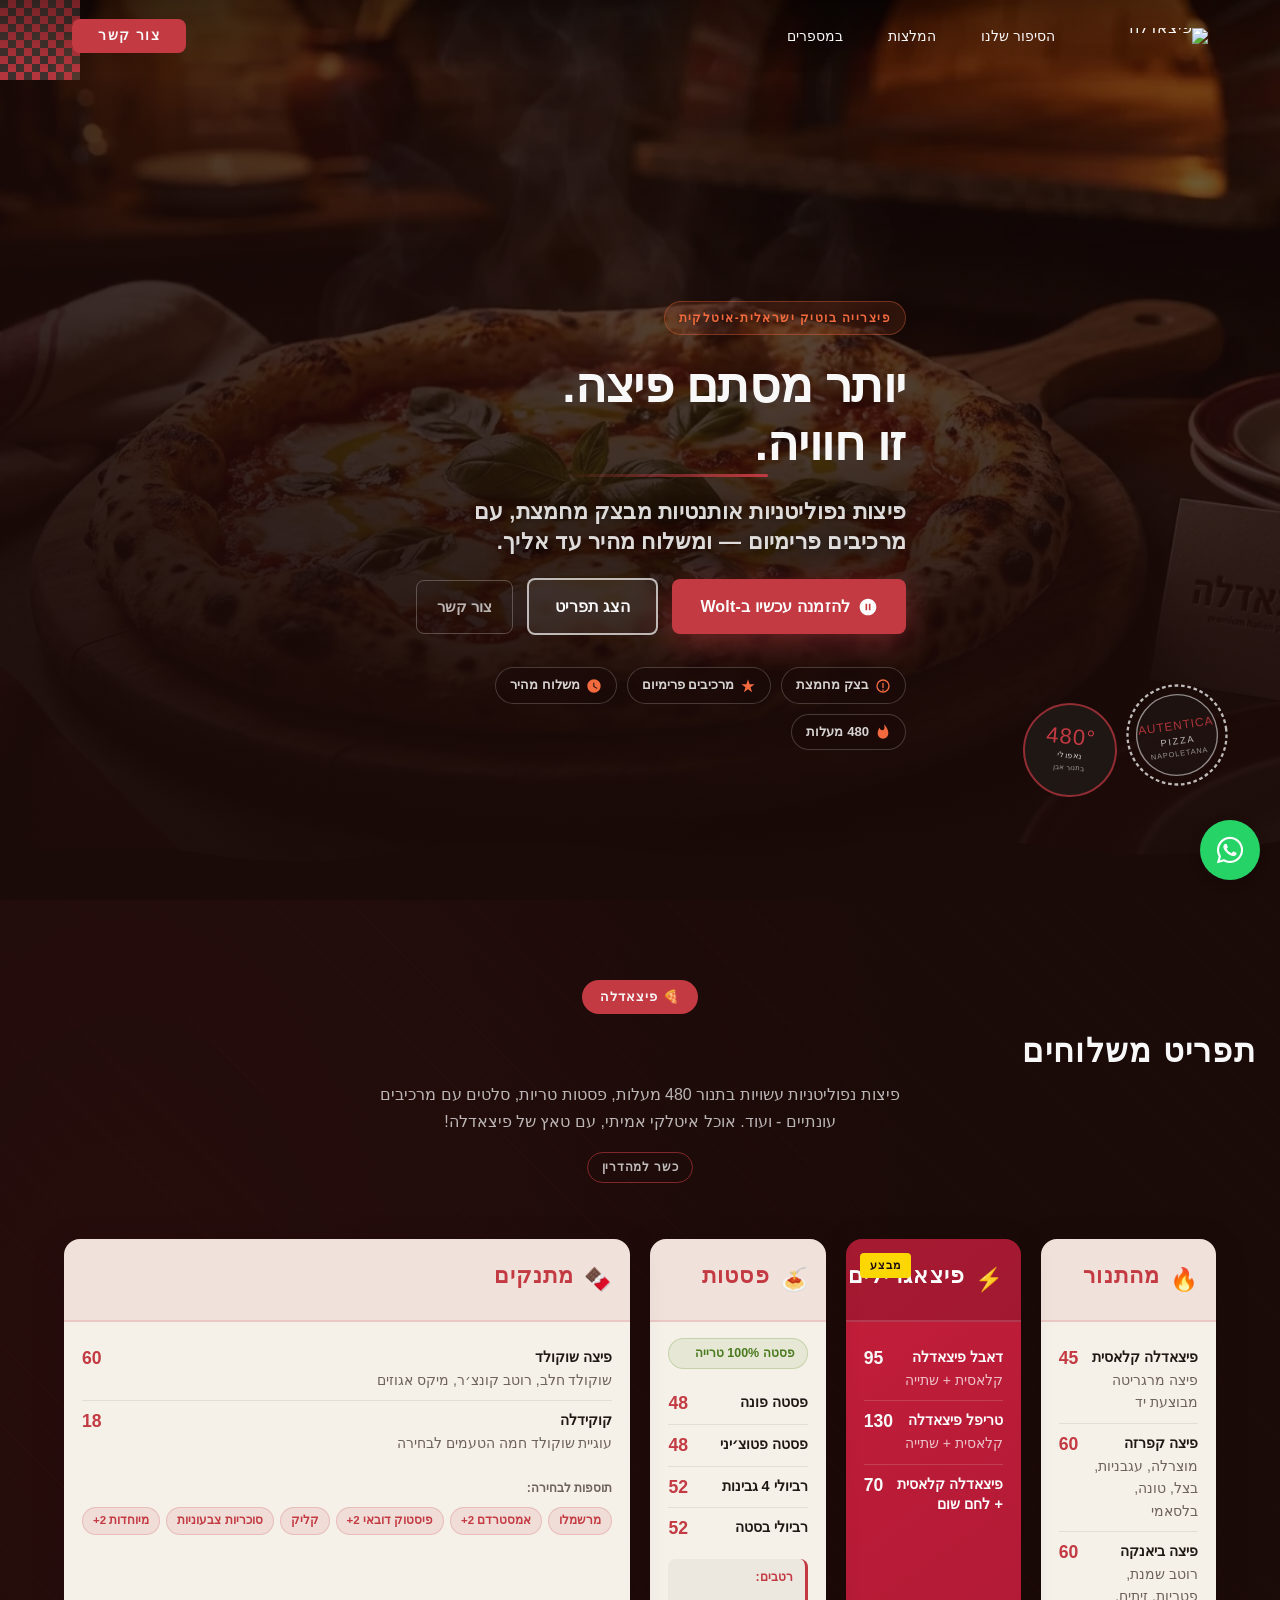
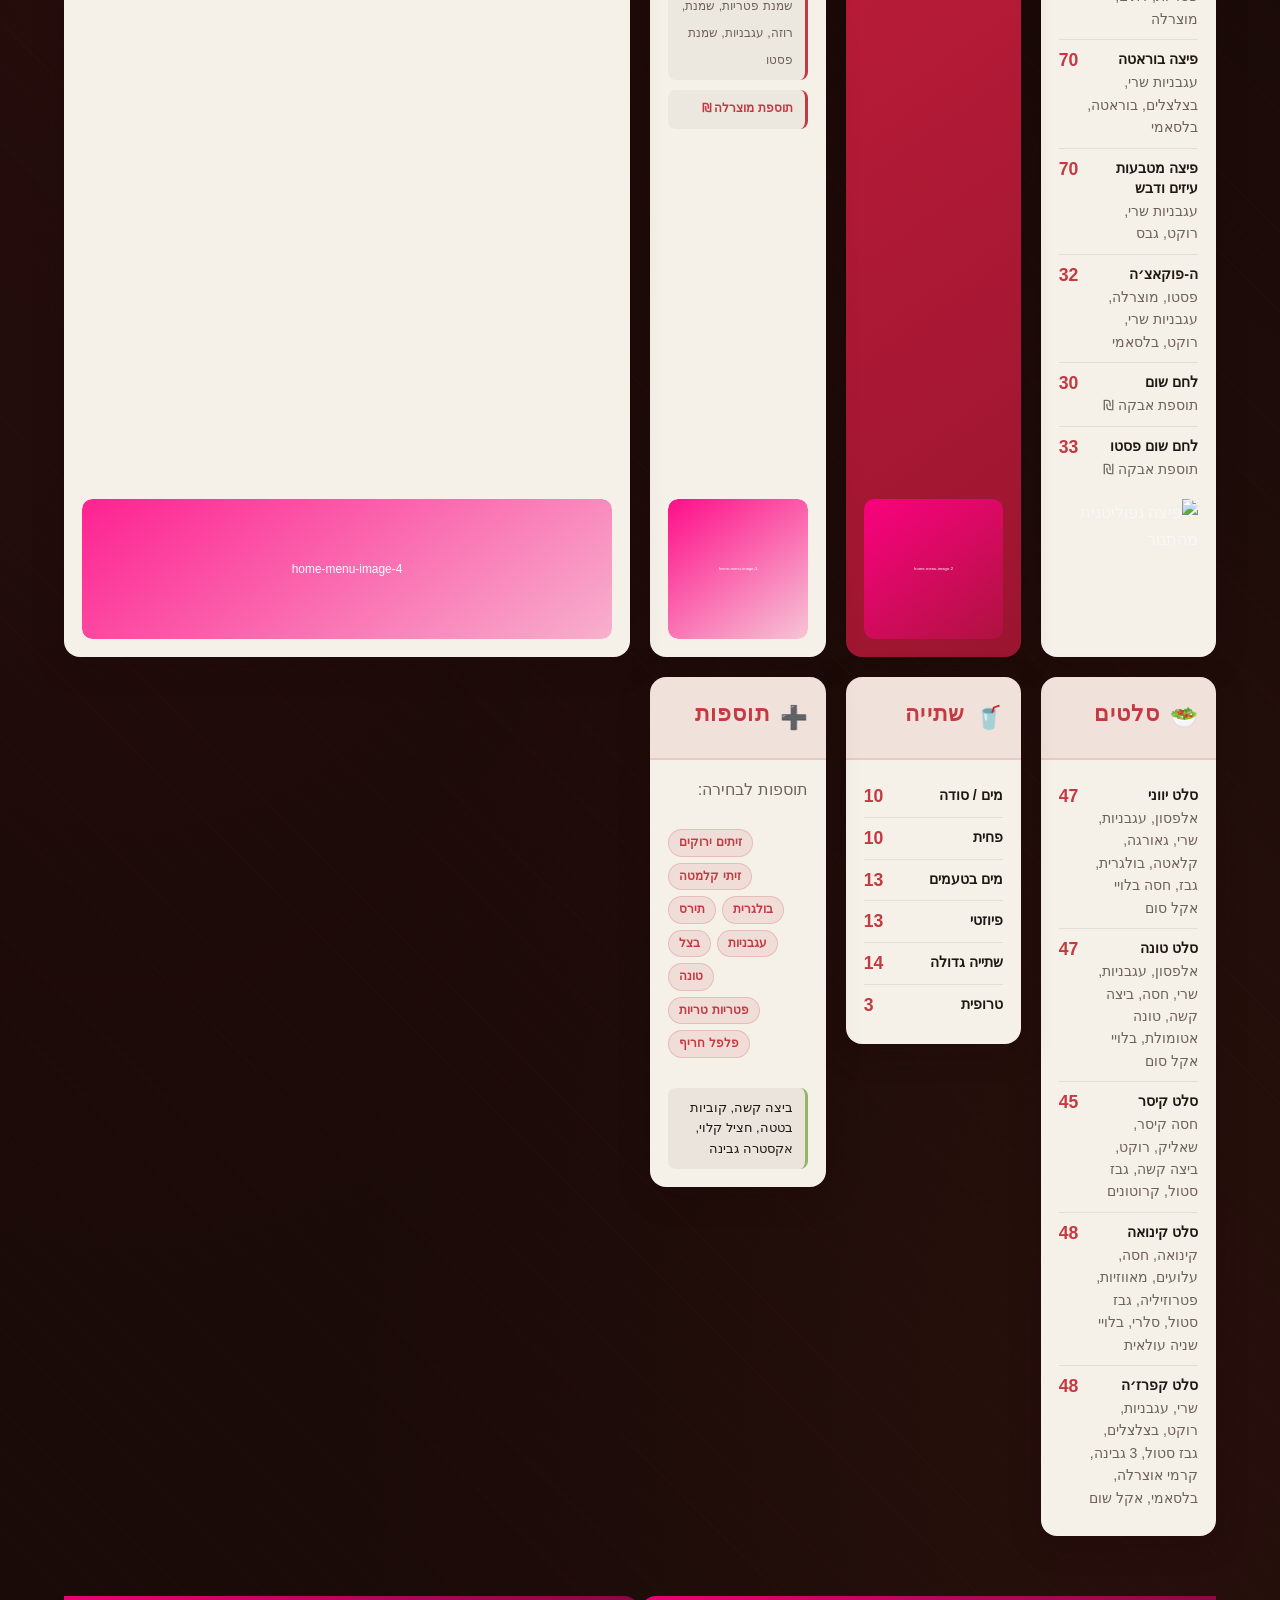
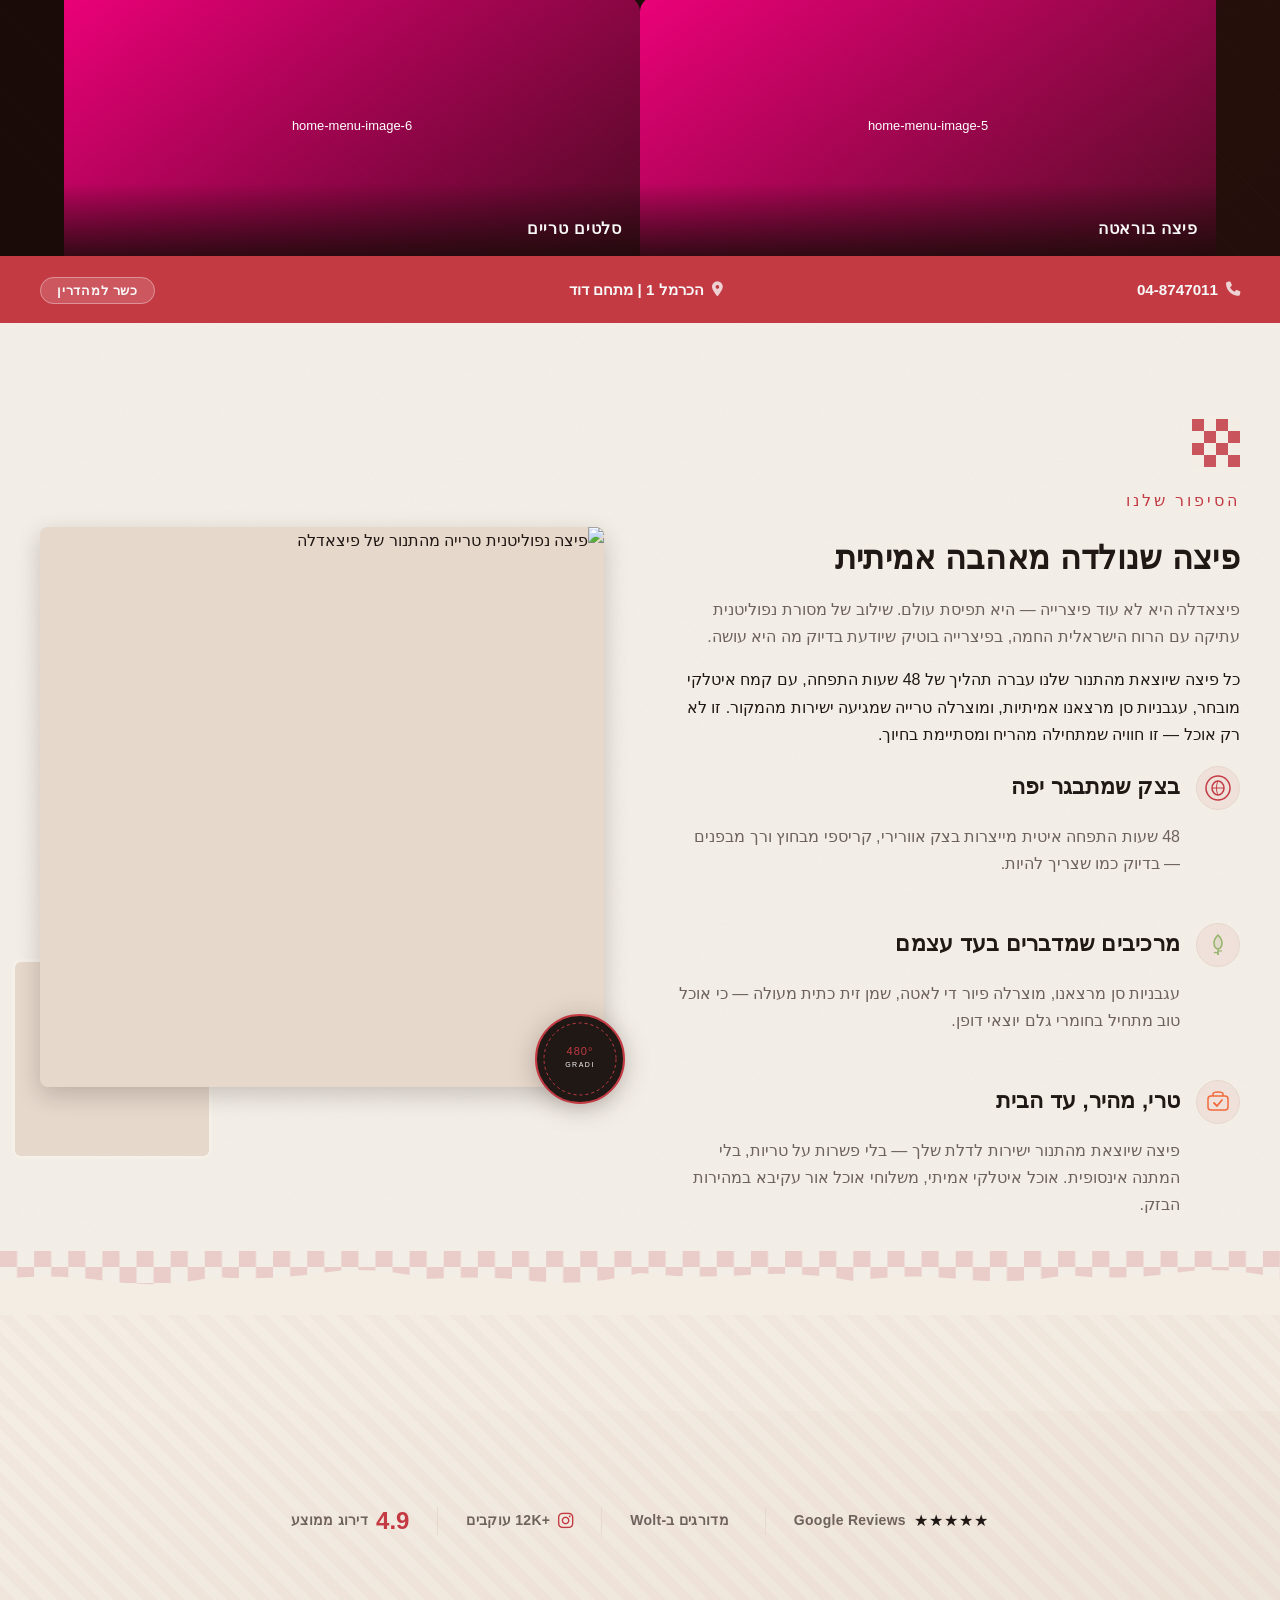
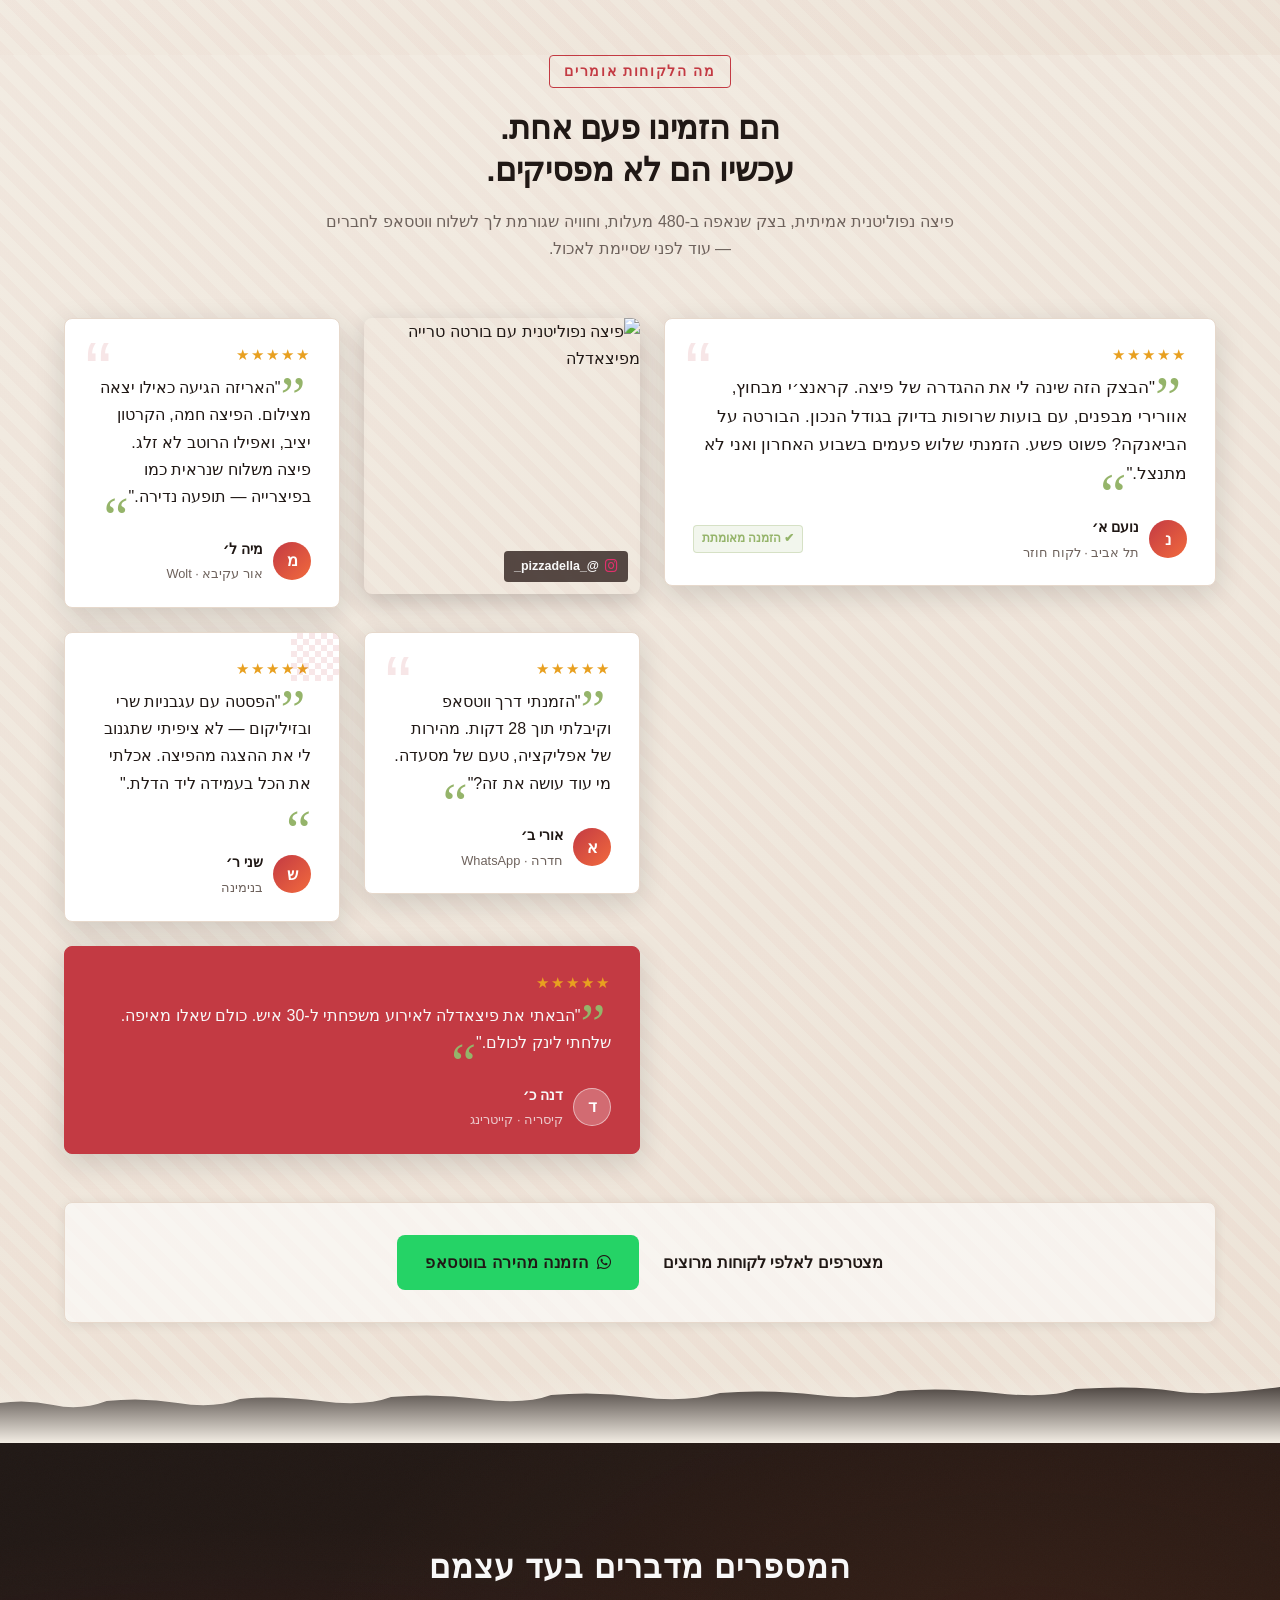
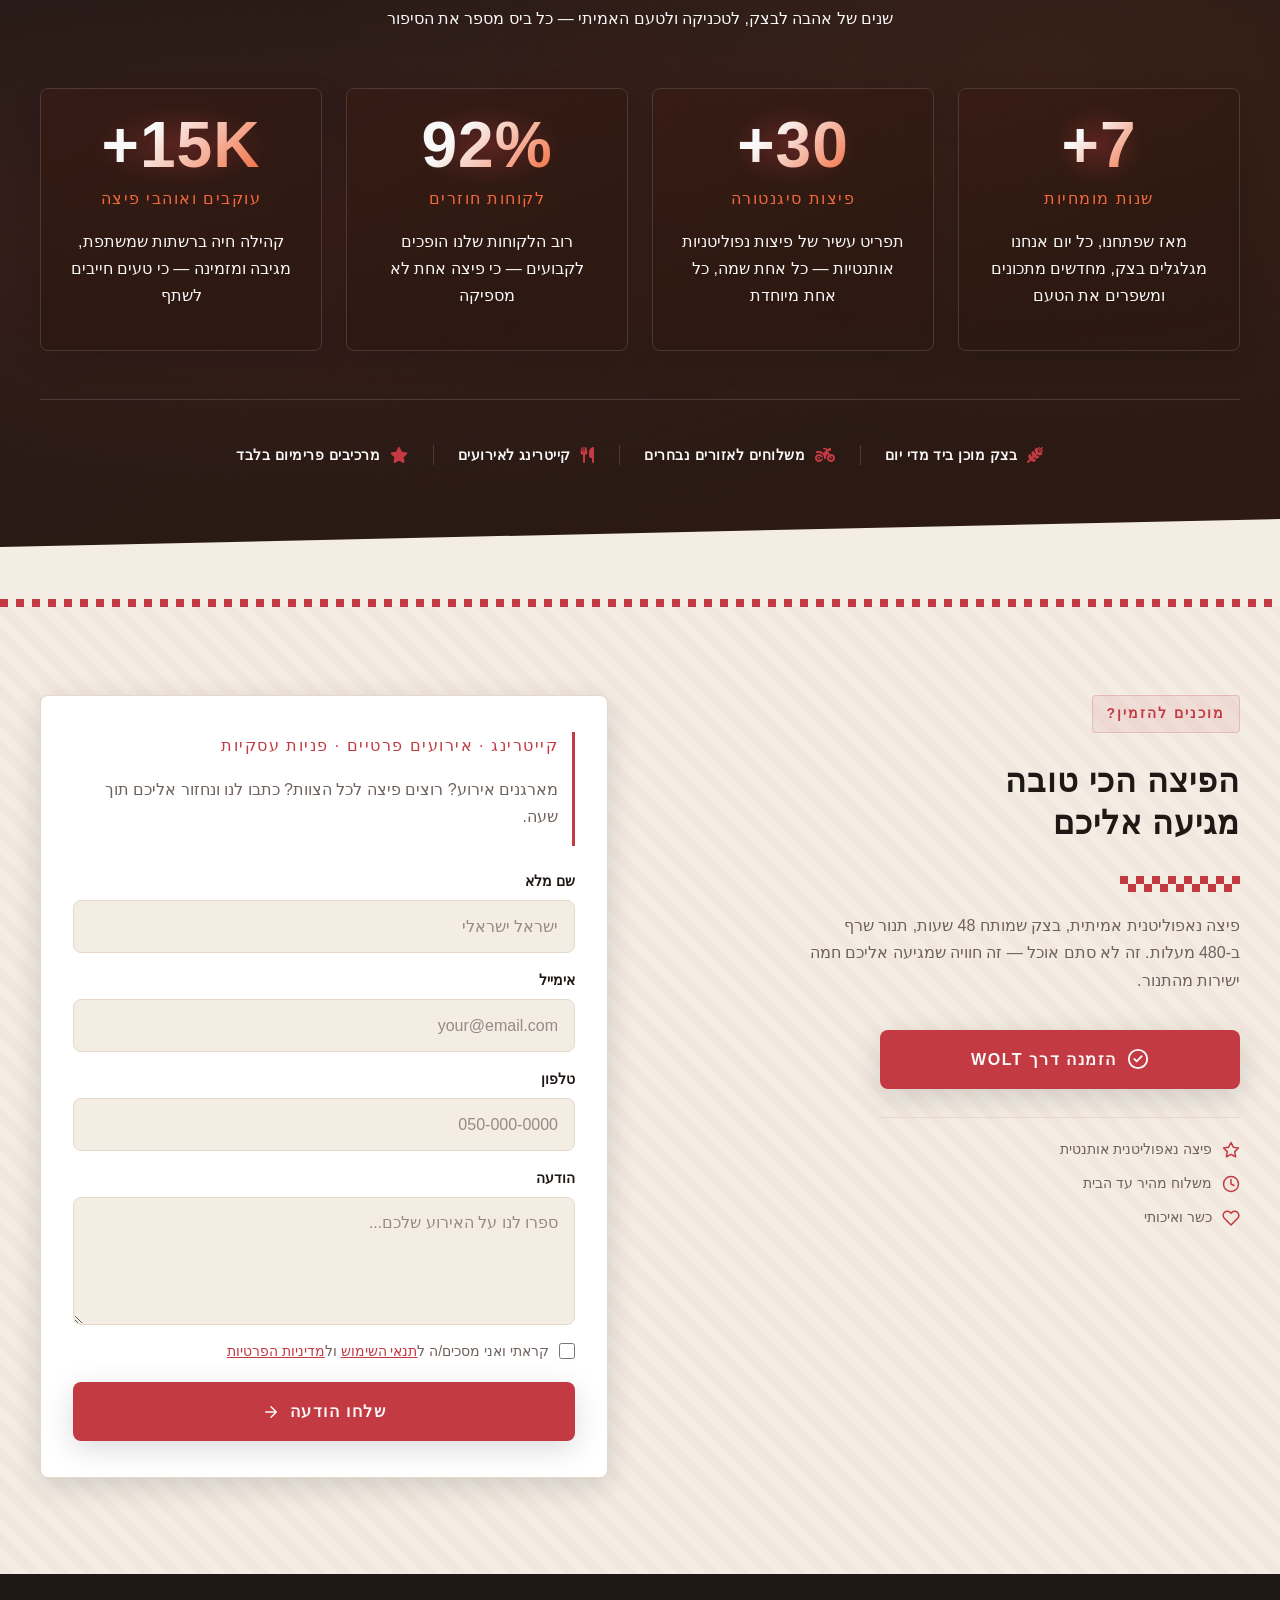
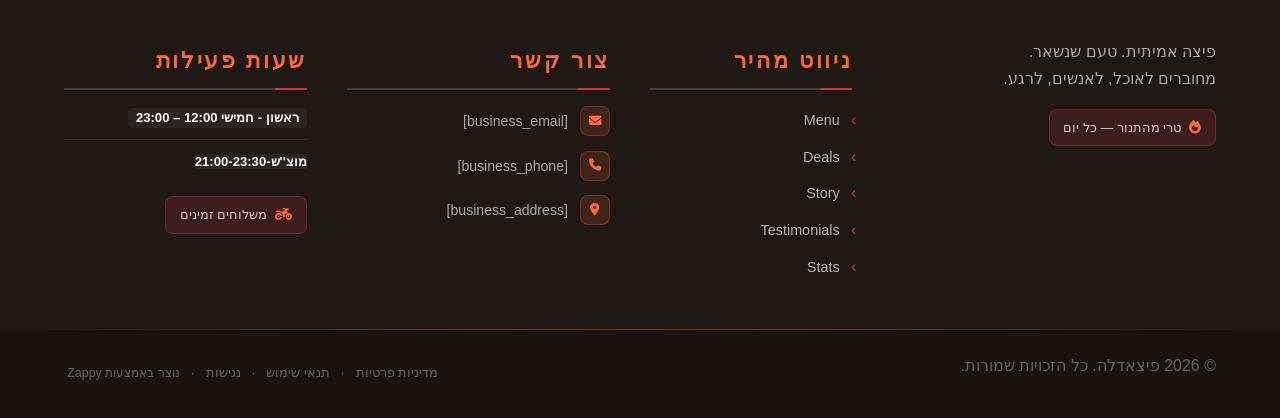
==== commit f6598f96: "Background sync: Progressive GitHub Sync" ====
--- a/public/index.html
+++ b/public/index.html
@@ -1 +1 @@
-<!doctype html><html dir="rtl" lang="he"><head><meta charset="UTF-8"><meta content="width=device-width,initial-scale=1" name="viewport"><meta content="index, follow" name="robots"><title>fast food restaurants — פיצאדלה</title><meta content="Pizzadella is an Israeli-Italian boutique pizzeria brand specializing in authentic Neapolitan-style pizzas (no pepperoni/bacon/meat visuals). The brand blends I" name="description"><meta content="fast food restaurants, restaurants near me, kosher restaurants near me, פיצה, פיצה אור עקיבא" name="keywords"><link href="/assets/favicon.ico" rel="icon" type="image/x-icon"><link href="/assets/favicon-16x16.png" rel="icon" type="image/png" sizes="16x16"><link href="/assets/favicon-32x32.png" rel="icon" type="image/png" sizes="32x32"><link href="/assets/favicon-48x48.png" rel="icon" type="image/png" sizes="48x48"><link href="/assets/favicon-192x192.png" rel="icon" type="image/png" sizes="192x192"><link href="/assets/favicon-512x512.png" rel="icon" type="image/png" sizes="512x512"><link href="/assets/apple-touch-icon.png" rel="apple-touch-icon"><script>!function(){"use strict";var t="a57fd1d6-979f-4994-a907-9e7fd4be8c5b",e="https://api.zappy5.com/api/analytics/track",a=18e5,n=2592e6,o=!0,i=!0,r=!0;var s=function(){var e="zappy_visitor_"+t,a=null;try{if(a=localStorage.getItem(e)){var o=JSON.parse(a),i=Date.now();if(i-o.created<n)return o.lastSeen=i,localStorage.setItem(e,JSON.stringify(o)),o.id}}catch(t){console.warn("Zappy Analytics: LocalStorage not available")}var r="zv_"+Date.now()+"_"+Math.random().toString(36).substr(2,9);try{localStorage.setItem(e,JSON.stringify({id:r,created:Date.now(),lastSeen:Date.now()}))}catch(t){}return r}(),c=function(){var e="zappy_session_"+t,n=null;try{if(n=sessionStorage.getItem(e)){var o=JSON.parse(n),i=Date.now();if(i-o.timestamp<a)return o.timestamp=i,sessionStorage.setItem(e,JSON.stringify(o)),o.id}}catch(t){console.warn("Zappy Analytics: SessionStorage not available")}var r="zs_"+Date.now()+"_"+Math.random().toString(36).substr(2,9);try{sessionStorage.setItem(e,JSON.stringify({id:r,timestamp:Date.now()}))}catch(t){}return r}();function l(a,n){n=n||{};var o={website_id:t,event_type:a,page_path:window.location.pathname,referrer:document.referrer||"direct",visitor_id:s,session_id:c,metadata:n};if(navigator.sendBeacon){var i=new Blob([JSON.stringify(o)],{type:"application/json"});navigator.sendBeacon(e,i)}else fetch(e,{method:"POST",headers:{"Content-Type":"application/json"},body:JSON.stringify(o),keepalive:!0}).catch(function(t){console.warn("Zappy Analytics: Failed to track event",t)})}o&&l("pageview",{title:document.title,url:window.location.href}),i&&document.addEventListener("click",function(t){var e=t.target;if("BUTTON"===e.tagName||e.closest("button")){var a="BUTTON"===e.tagName?e:e.closest("button");l("click",{element:"button",text:a.textContent.trim().substring(0,100),id:a.id||null,class:a.className||null})}else if("A"===e.tagName||e.closest("a")){var n="A"===e.tagName?e:e.closest("a");l("navigation",{element:"link",text:n.textContent.trim().substring(0,100),href:n.href,external:n.hostname!==window.location.hostname})}},!0),r&&document.addEventListener("submit",function(t){var e=t.target;l("form_submit",{form_id:e.id||null,form_name:e.name||null,form_action:e.action||null,form_method:e.method||"GET"})},!0);var d=Date.now();window.addEventListener("beforeunload",function(){l("page_unload",{time_on_page:Math.floor((Date.now()-d)/1e3),page_path:window.location.pathname})}),window.zappyAnalytics={track:l,getVisitorId:function(){return s},getSessionId:function(){return c}}}()</script><meta content="fast food restaurants — פיצאדלה" property="og:title"><meta content="Pizzadella is an Israeli-Italian boutique pizzeria brand specializing in authentic Neapolitan-style pizzas (no pepperoni/bacon/meat visuals). The brand blends I" property="og:description"><meta content="summary_large_image" name="twitter:card"><meta content="fast food restaurants — פיצאדלה" name="twitter:title"><meta content="Pizzadella is an Israeli-Italian boutique pizzeria brand specializing in authentic Neapolitan-style pizzas (no pepperoni/bacon/meat visuals). The brand blends I" name="twitter:description"><meta content="website" property="og:type"><meta content="he_IL" property="og:locale"><link href="https://cdnjs.cloudflare.com/ajax/libs/font-awesome/6.4.0/css/all.min.css" rel="stylesheet"><style>.skip-link{position:absolute;top:0;left:0;transform:translateY(-200%);padding:12px 18px;background:var(--bg-dark,#1a1a1a);color:var(--text-light,#fff);font-weight:600;border-radius:0 0 8px 0;z-index:10000}.skip-link:focus{transform:none;outline:2px solid var(--ring,#fff);outline-offset:2px}:focus-visible{outline:2px solid var(--ring,currentColor);outline-offset:3px}</style><link href="/assets/favicon.ico" rel="icon" type="image/x-icon"><link href="/assets/favicon-16x16.png" rel="icon" type="image/png" sizes="16x16"><link href="/assets/favicon-32x32.png" rel="icon" type="image/png" sizes="32x32"><link href="/assets/favicon-48x48.png" rel="icon" type="image/png" sizes="48x48"><link href="/assets/favicon-192x192.png" rel="icon" type="image/png" sizes="192x192"><link href="/assets/favicon-512x512.png" rel="icon" type="image/png" sizes="512x512"><link href="/assets/apple-touch-icon.png" rel="apple-touch-icon"><link href="https://cdn.jsdelivr.net/npm/vanilla-cookieconsent@3/dist/cookieconsent.css" rel="stylesheet"><script src="https://cdn.jsdelivr.net/npm/vanilla-cookieconsent@3/dist/cookieconsent.umd.js"></script><script src="https://cdn.jsdelivr.net/gh/mickidum/acc_toolbar/acctoolbar/acctoolbar.min.js"></script><style data-zappy-section-v2-css="true">.home-menu-section{direction:rtl;background-color:#1a0a08;background-image:repeating-linear-gradient(45deg,rgba(195,58,67,.03) 0,rgba(195,58,67,.03) 10px,transparent 10px,transparent 20px),linear-gradient(160deg,#201815 0,#1a0a08 60%,#160806 100%);color:var(--text-light);padding:80px 0 0;position:relative;overflow:visible;font-family:Heebo,Assistant,sans-serif}.home-menu-section .menu-checker-decor{position:absolute;top:20px;right:20px;width:80px;height:80px;opacity:.35;pointer-events:none;z-index:0;aria-hidden:true}.home-menu-section .menu-container{max-width:1200px;margin:0 auto;padding:0 24px 60px;position:relative;z-index:1}.home-menu-section .menu-header{text-align:center;margin-bottom:56px;position:relative}.home-menu-section .menu-badge{display:inline-block;background:var(--primary);color:var(--text-light);font-family:Heebo,sans-serif;font-size:.8rem;font-weight:700;letter-spacing:.12em;text-transform:uppercase;padding:6px 18px;border-radius:100px;margin-bottom:16px}.home-menu-section .menu-title{font-family:'Bebas Neue',Heebo,sans-serif;font-size:clamp(2.6rem, 6vw, 4.5rem);font-weight:700;color:var(--text-light);line-height:1.1;letter-spacing:.02em;margin:0 0 16px}.home-menu-section .menu-subtitle{font-size:1rem;color:#c2a898;line-height:1.7;max-width:600px;margin:0 auto 20px;text-align:center}.home-menu-section .menu-kosher-badge{display:inline-flex;align-items:center;gap:6px;background:0 0;border:1.5px solid var(--primary);color:var(--primary);font-size:.8rem;font-weight:700;padding:5px 14px;border-radius:100px;letter-spacing:.06em}.home-menu-section .menu-grid{display:grid;grid-template-columns:repeat(3,1fr);gap:24px;margin-bottom:40px;direction:rtl}.home-menu-section .menu-card{background:#f5f0e8;border-radius:16px;padding:0;overflow:hidden;box-shadow:0 8px 32px rgba(26,10,8,.22);display:flex;flex-direction:column;position:relative;transition:transform .25s ease,box-shadow .25s ease}.home-menu-section .menu-card:hover{transform:translateY(-4px);box-shadow:0 16px 48px rgba(26,10,8,.32)}.home-menu-section .menu-card-header{display:flex;flex-direction:row;align-items:center;gap:10px;padding:20px 20px 12px;border-bottom:2px solid rgba(195,58,67,.12)}.home-menu-section .category-icon{font-size:1.4rem;line-height:1}.home-menu-section .category-title{font-family:'Bebas Neue',Heebo,sans-serif;font-size:1.5rem;font-weight:700;color:var(--primary);letter-spacing:.04em;margin:0;line-height:1.2}.home-menu-section .menu-items-list{list-style:none;margin:0;padding:12px 20px;flex:1}.home-menu-section .menu-item{display:flex;flex-direction:row;align-items:flex-start;justify-content:space-between;gap:12px;padding:10px 0;border-bottom:1px solid rgba(195,58,67,.1)}.home-menu-section .menu-item:last-child{border-bottom:none}.home-menu-section .item-info{display:flex;flex-direction:column;gap:2px;flex:1;text-align:right}.home-menu-section .item-name{font-size:.95rem;font-weight:700;color:#201815;line-height:1.3}.home-menu-section .item-desc{font-size:.78rem;color:#6e625c;line-height:1.4}.home-menu-section .item-price{font-family:'Bebas Neue',Heebo,sans-serif;font-size:1.15rem;font-weight:700;color:var(--primary);white-space:nowrap;min-width:32px;text-align:start;padding-inline-start:4px}.home-menu-section .menu-card-image{width:100%;height:180px;overflow:hidden;margin-top:auto;flex-shrink:0}.home-menu-section .menu-card-image img{width:100%;height:100%;object-fit:cover;display:block;transition:transform .4s ease}.home-menu-section .menu-card:hover .menu-card-image img{transform:scale(1.04)}.home-menu-section .card-deals{background:linear-gradient(145deg,#c33a43 0,#a02830 100%);border:none}.home-menu-section .card-deals .menu-card-header{border-bottom-color:rgba(255,255,255,.2)}.home-menu-section .card-deals .category-title{color:#fff}.home-menu-section .card-deals .item-name{color:#fff}.home-menu-section .card-deals .item-desc{color:rgba(255,255,255,.75)}.home-menu-section .card-deals .menu-item{border-bottom-color:rgba(255,255,255,.15)}.home-menu-section .deal-price{color:#fff3b0!important;font-size:1.3rem!important}.home-menu-section .deals-ribbon{position:absolute;top:16px;left:16px;background:#fff3b0;color:#c33a43;font-size:.7rem;font-weight:800;letter-spacing:.1em;padding:4px 10px;border-radius:100px;text-transform:uppercase;z-index:2}.home-menu-section .category-note{font-size:.85rem;font-weight:700;color:#201815;margin:0 20px 2px;text-align:right}.home-menu-section .category-note-sm{font-size:.78rem;color:#6e625c;margin:0 20px 8px;text-align:right;line-height:1.5}.home-menu-section .category-note-addon{font-size:.8rem;color:var(--primary);font-weight:600;margin:4px 20px 12px;text-align:right}.home-menu-section .dessert-toppings{padding:8px 20px 16px}.home-menu-section .toppings-label{font-size:.78rem;font-weight:700;color:#6e625c;margin-bottom:8px;text-align:right}.home-menu-section .toppings-grid{display:flex;flex-wrap:wrap;gap:6px;justify-content:flex-end}.home-menu-section .topping-tag{background:rgba(195,58,67,.1);color:var(--primary);font-size:.72rem;font-weight:600;padding:3px 10px;border-radius:100px;border:1px solid rgba(195,58,67,.2);white-space:nowrap}.home-menu-section .extras-desc{font-size:.82rem;color:#6e625c;line-height:1.6;padding:12px 20px 8px;text-align:right;margin:0}.home-menu-section .extras-pricing{padding:8px 20px 20px}.home-menu-section .extra-tier{background:rgba(195,58,67,.06);border-inline-start:3px solid var(--primary);padding:8px 12px;border-radius:0 6px 6px 0;margin-bottom:8px}.home-menu-section .extra-tier-label{font-size:.8rem;font-weight:600;color:#201815;display:block;text-align:right}.home-menu-section .price-tiers{display:flex;gap:12px;margin-top:12px;justify-content:flex-end}.home-menu-section .price-tier{display:flex;flex-direction:column;align-items:center;background:var(--primary);color:#fff;border-radius:8px;padding:8px 16px;min-width:60px}.home-menu-section .tier-price{font-family:'Bebas Neue',Heebo,sans-serif;font-size:1.3rem;font-weight:700;line-height:1;color:#fff}.home-menu-section .tier-label{font-size:.7rem;color:rgba(255,255,255,.8);margin-top:2px}.home-menu-section .menu-photo-strip{display:grid;grid-template-columns:1fr 1fr;gap:20px;margin-bottom:0}.home-menu-section .photo-strip-item{position:relative;border-radius:16px;overflow:hidden;height:260px;box-shadow:0 8px 32px rgba(26,10,8,.3)}.home-menu-section .photo-strip-item img{width:100%;height:100%;object-fit:cover;display:block;transition:transform .4s ease}.home-menu-section .photo-strip-item:hover img{transform:scale(1.05)}.home-menu-section .photo-strip-label{position:absolute;bottom:0;right:0;left:0;background:linear-gradient(to top,rgba(26,10,8,.85) 0,transparent 100%);color:var(--text-light);font-family:'Bebas Neue',Heebo,sans-serif;font-size:1.3rem;font-weight:700;padding:24px 20px 16px;text-align:right;letter-spacing:.04em}.home-menu-section .menu-footer-bar{background:linear-gradient(90deg,#c33a43 0,#a02830 100%);padding:16px 24px;margin-top:0}.home-menu-section .menu-footer-inner{max-width:1200px;margin:0 auto;display:flex;align-items:center;justify-content:center;flex-wrap:wrap;gap:16px 24px;direction:rtl}.home-menu-section .footer-info-item{display:flex;flex-direction:row;align-items:center;gap:8px;color:#fff;font-size:.9rem;font-weight:600}.home-menu-section .footer-info-item i{font-size:.85rem;color:rgba(255,255,255,.8)}.home-menu-section .footer-divider{color:rgba(255,255,255,.4);font-size:1rem}@media (max-width:1024px){.home-menu-section .menu-grid{grid-template-columns:repeat(2,1fr)}}@media (max-width:768px){.home-menu-section{padding-top:100px}.home-menu-section .menu-container{padding:0 16px 40px}.home-menu-section .menu-header{margin-bottom:36px}.home-menu-section .menu-title{font-size:2.4rem}.home-menu-section .menu-subtitle{font-size:.92rem}.home-menu-section .menu-grid{grid-template-columns:1fr!important;gap:16px}.home-menu-section .menu-card-image{height:160px}.home-menu-section .menu-photo-strip{grid-template-columns:1fr!important;gap:14px}.home-menu-section .photo-strip-item{height:200px}.home-menu-section .menu-footer-inner{gap:12px 16px}.home-menu-section .footer-divider{display:none}.home-menu-section .menu-checker-decor{width:50px;height:50px;top:12px;right:12px}.home-menu-section .price-tiers{justify-content:flex-start}.home-menu-section .toppings-grid{justify-content:flex-start}}[data-layout-spec=Home-menu] .home-menu-headline,[data-layout-spec=Home-menu] .home-menu-section__title,[data-layout-spec=Home-menu] .home-menu-title,[data-layout-spec=Home-menu] .menu-headline,[data-layout-spec=Home-menu] h2[class*=headline],[data-layout-spec=Home-menu] h2[class*=menu-title]{white-space:nowrap!important;overflow-wrap:normal!important;word-break:keep-all!important;width:max-content!important;max-width:min(100%,12ch)!important;line-height:.86!important;position:relative!important;z-index:4!important}[data-layout-spec=Home-menu] .home-menu-headline-col,[data-layout-spec=Home-menu] .home-menu-left,[data-layout-spec=Home-menu] .home-menu-section__copy,[data-layout-spec=Home-menu] [class*=menu][class*=copy],[data-layout-spec=Home-menu] [class*=menu][class*=headline-col]{min-width:0!important;max-width:min(36ch,28%)!important}[data-layout-spec=Home-menu] .home-menu-container,[data-layout-spec=Home-menu] .home-menu-section__container,[data-layout-spec=Home-menu] .menu-container,[data-layout-spec=Home-menu] [class*=menu-container]{display:grid!important;grid-template-columns:minmax(0,max-content) minmax(0,1fr)!important;gap:clamp(2rem,5vw,4rem)!important;align-items:start!important;overflow:visible!important}[data-layout-spec=Home-menu] .home-menu-subhead,[data-layout-spec=Home-menu] .home-menu-subhead .font-accent,[data-layout-spec=Home-menu] .home-menu-subheadline,[data-layout-spec=Home-menu] .home-menu-subheadline .font-accent,[data-layout-spec=Home-menu] .home-menu-subheadline.font-accent,[data-layout-spec=Home-menu] .menu-accent-line,[data-layout-spec=Home-menu] .menu-accent-line .font-accent{font-family:var(--accent-font, "Permanent Marker", "Bebas Neue", cursive)!important;color:var(--primary,#ef3b24)!important;font-size:clamp(2rem, 3.8vw, 3.8rem)!important;line-height:.9!important;letter-spacing:-.02em!important;text-transform:uppercase!important;white-space:nowrap!important;overflow-wrap:normal!important;word-break:keep-all!important;position:relative!important;z-index:4!important}[data-layout-spec=Home-menu] .menu-grid{grid-template-columns:repeat(3,minmax(0,1fr))!important;grid-auto-rows:auto!important;align-items:start!important}[data-layout-spec=Home-menu] .menu-grid>*{min-width:0!important;max-width:100%!important}[data-layout-spec=Home-menu] :is(article,[data-layout-spec=Home-menu] [class*=card]):has(img[data-placeholder]){grid-row:1!important;align-self:stretch!important;min-width:0!important;max-width:100%!important}@media (min-width:1181px){[data-layout-spec=Home-menu] :is(article,[data-layout-spec=Home-menu] [class*=card]):has(img[data-placeholder]):first-of-type{grid-column:1!important}[data-layout-spec=Home-menu] :is(article,[data-layout-spec=Home-menu] [class*=card]):has(img[data-placeholder]):nth-of-type(2){grid-column:2!important}[data-layout-spec=Home-menu] :is(article,[data-layout-spec=Home-menu] [class*=card]):has(img[data-placeholder]):nth-of-type(3){grid-column:3!important}}[data-layout-spec=Home-menu] .deco-asset{max-width:min(var(--deco-w),24vw)!important}@media (max-width:1180px) and (min-width:901px){[data-layout-spec=Home-menu] .menu-grid{grid-template-columns:repeat(2,minmax(0,1fr))!important;grid-auto-flow:row!important}[data-layout-spec=Home-menu] :is(article,[data-layout-spec=Home-menu] [class*=card]):has(img[data-placeholder]){grid-row:auto!important;grid-column:auto!important}[data-layout-spec=Home-menu] :is(article,[data-layout-spec=Home-menu] [class*=card]):has(img[data-placeholder]) [class*=img-wrap] img,[data-layout-spec=Home-menu] :is(article,[data-layout-spec=Home-menu] [class*=card]):has(img[data-placeholder]) img,[data-layout-spec=Home-menu] :is(article,[data-layout-spec=Home-menu] [class*=card]):has(img[data-placeholder]) picture img{width:100%!important;max-width:100%!important;height:auto!important;min-width:0!important;display:block!important}[data-layout-spec=Home-menu] :is(article,[data-layout-spec=Home-menu] [class*=card]):has(img[data-placeholder]) [class*=img-wrap],[data-layout-spec=Home-menu] :is(article,[data-layout-spec=Home-menu] [class*=card]):has(img[data-placeholder]) picture{width:100%!important;min-width:0!important;max-width:100%!important}}@media (max-width:900px){[data-layout-spec=Home-menu] .home-menu-container,[data-layout-spec=Home-menu] .home-menu-section__container,[data-layout-spec=Home-menu] .menu-container,[data-layout-spec=Home-menu] [class*=menu][class*=container]{display:grid!important;grid-template-columns:minmax(0,1fr)!important;gap:clamp(2rem,6vw,3.5rem)!important;overflow:visible!important}[data-layout-spec=Home-menu] .home-menu-headline-col,[data-layout-spec=Home-menu] .home-menu-left,[data-layout-spec=Home-menu] .home-menu-section__copy,[data-layout-spec=Home-menu] .menu-intro,[data-layout-spec=Home-menu] [class*=menu][class*=copy],[data-layout-spec=Home-menu] [class*=menu][class*=headline-col],[data-layout-spec=Home-menu] [class*=menu][class*=intro]{max-width:100%!important;width:100%!important;min-width:0!important;grid-column:1!important;grid-row:auto!important}[data-layout-spec=Home-menu] .home-menu-headline,[data-layout-spec=Home-menu] .home-menu-title,[data-layout-spec=Home-menu] .menu-headline{max-width:100%!important;width:100%!important;text-align:center!important}[data-layout-spec=Home-menu] .home-menu-cards,[data-layout-spec=Home-menu] .home-menu-cards-grid,[data-layout-spec=Home-menu] .home-menu-cards-wrap,[data-layout-spec=Home-menu] .menu-grid{display:grid!important;grid-template-columns:minmax(0,1fr)!important;grid-auto-flow:row!important;width:100%!important;max-width:100%!important;min-width:0!important;overflow:visible!important}[data-layout-spec=Home-menu] :is(article,[data-layout-spec=Home-menu] [class*=card]):has(img[data-placeholder]){grid-column:1!important;grid-row:auto!important;width:100%!important;min-width:0!important;max-width:100%!important;transform:none!important}[data-layout-spec=Home-menu] .home-menu-card>*,[data-layout-spec=Home-menu] [class*=menu-card]>*{min-width:0!important;max-width:100%!important}[data-layout-spec=Home-menu] .deco-asset{display:none!important}}</style><style data-zappy-section-v2-css="true">.index-hero-section{position:relative;width:100%;min-height:100vh;overflow:visible;display:flex;align-items:flex-end;background:var(--bg-dark);color:var(--text-light);padding-bottom:70px;direction:rtl}.index-hero-section .index-hero-bg{position:absolute;inset:0;z-index:0;width:100%;height:100%;background-size:cover;background-position:center}.index-hero-section .index-hero-scrim{position:absolute;inset:0;z-index:1;pointer-events:none;background-color:rgba(26,10,8,.55);background-image:linear-gradient(to top,rgba(26,10,8,.92) 0,rgba(26,10,8,.7) 40%,rgba(26,10,8,.25) 75%,rgba(26,10,8,.1) 100%),linear-gradient(to left,rgba(26,10,8,.5) 0,transparent 60%)}.index-hero-section .index-hero-checker{position:absolute;top:0;inset-inline-end:0;width:120px;height:120px;z-index:2;pointer-events:none;background-image:repeating-conic-gradient(rgba(195,58,67,.9) 0 25%,transparent 0 50%);background-size:20px 20px;opacity:.85;-webkit-mask-image:linear-gradient(to bottom-left,black 30%,transparent 80%);mask-image:linear-gradient(to bottom-left,black 30%,transparent 80%)}.index-hero-section .index-hero-stamp{position:absolute;bottom:140px;inset-inline-start:60px;z-index:10;pointer-events:none;opacity:.9;transform:rotate(-8deg)}.index-hero-section .index-hero-flame-badge{position:absolute;bottom:100px;inset-inline-start:160px;z-index:10;pointer-events:none;transform:rotate(5deg)}.index-hero-section .index-hero-content{position:relative;z-index:10;width:100%;max-width:1200px;margin:0 auto;padding:160px 24px 60px;display:flex;flex-direction:column;align-items:flex-start;gap:20px}.index-hero-section .index-hero-eyebrow{display:inline-block;font-family:Heebo,Assistant,sans-serif;font-size:.75rem;font-weight:700;letter-spacing:.12em;text-transform:uppercase;color:var(--secondary);background:rgba(242,106,61,.12);border:1px solid rgba(242,106,61,.35);padding:6px 14px;border-radius:100px;text-align:right}.index-hero-section .index-hero-h1{font-family:'Bebas Neue','Arial Black',sans-serif;font-size:clamp(3rem, 8vw, 6.5rem);font-weight:800;line-height:1.05;letter-spacing:-.02em;color:var(--text-light);text-align:right;margin:0;display:flex;flex-direction:column}.index-hero-section .index-hero-h1-line1{color:var(--text-light);display:block}.index-hero-section .index-hero-h1-line2{color:var(--primary);display:block;position:relative}.index-hero-section .index-hero-h1-line2::before{content:'';position:absolute;bottom:-4px;inset-inline-end:0;width:60%;height:3px;background:linear-gradient(to left,var(--primary),transparent);border-radius:2px}.index-hero-section .index-hero-subtitle{font-family:Heebo,Assistant,sans-serif;font-size:1.1rem;font-weight:400;line-height:1.65;color:rgba(248,248,248,.88);text-align:right;max-width:520px;margin:0;text-shadow:0 2px 12px rgba(26,10,8,.7)}.index-hero-section .index-hero-ctas{display:flex;flex-direction:row;flex-wrap:wrap;gap:12px;align-items:center;justify-content:flex-start;margin-top:4px}.index-hero-section .index-hero-btn-wolt{display:inline-flex;align-items:center;gap:8px;background:var(--primary);color:#fff;font-family:Heebo,Assistant,sans-serif;font-size:1rem;font-weight:700;padding:14px 28px;border-radius:8px;text-decoration:none;border:none;box-shadow:0 8px 32px rgba(195,58,67,.45);transition:all .3s cubic-bezier(.4,0,.2,1);letter-spacing:.01em}.index-hero-section .index-hero-btn-wolt:hover{background:#a82e36;transform:translateY(-3px);box-shadow:0 12px 40px rgba(195,58,67,.55);color:#fff}.index-hero-section .index-hero-btn-menu{display:inline-flex;align-items:center;gap:8px;background:0 0;color:var(--text-light);font-family:Heebo,Assistant,sans-serif;font-size:1rem;font-weight:700;padding:13px 26px;border-radius:8px;text-decoration:none;border:2px solid rgba(248,248,248,.7);transition:all .3s cubic-bezier(.4,0,.2,1);backdrop-filter:blur(4px);background:rgba(255,255,255,.07)}.index-hero-section .index-hero-btn-menu:hover{border-color:var(--text-light);background:rgba(255,255,255,.15);transform:translateY(-2px);color:var(--text-light)}.index-hero-section .index-hero-btn-contact{display:inline-flex;align-items:center;background:0 0;color:rgba(248,248,248,.7);font-family:Heebo,Assistant,sans-serif;font-size:.95rem;font-weight:600;padding:13px 20px;border-radius:8px;text-decoration:none;border:1px solid rgba(248,248,248,.25);transition:all .3s cubic-bezier(.4,0,.2,1)}.index-hero-section .index-hero-btn-contact:hover{color:var(--text-light);border-color:rgba(248,248,248,.5);background:rgba(255,255,255,.06)}.index-hero-section .index-hero-trust{display:flex;flex-direction:row;flex-wrap:wrap;gap:10px;align-items:center;margin-top:8px}.index-hero-section .index-hero-chip{display:inline-flex;align-items:center;gap:6px;font-family:Heebo,Assistant,sans-serif;font-size:.82rem;font-weight:600;color:rgba(248,248,248,.85);background:rgba(26,10,8,.55);border:1px solid rgba(248,248,248,.2);padding:6px 14px;border-radius:100px;backdrop-filter:blur(6px);white-space:nowrap;transition:all .25s ease}.index-hero-section .index-hero-chip svg{color:var(--secondary);flex-shrink:0}.index-hero-section .index-hero-chip:hover{border-color:rgba(195,58,67,.5);background:rgba(195,58,67,.12)}.index-hero-section .index-hero-divider-wrapper{position:absolute;bottom:0;left:0;width:100%;height:70px;pointer-events:none;z-index:5}.index-hero-section .index-hero-divider-wrapper svg{display:block;width:100%;height:100%}@media (max-width:1024px){.index-hero-section .index-hero-stamp{inset-inline-start:30px;bottom:130px;width:100px;height:100px}.index-hero-section .index-hero-flame-badge{inset-inline-start:120px;bottom:90px;width:84px;height:84px}}@media (max-width:768px){.index-hero-section{min-height:100svh;align-items:flex-end}.index-hero-section .index-hero-content{padding:100px 16px 50px;gap:16px}.index-hero-section .index-hero-h1{font-size:clamp(2.8rem, 14vw, 4.5rem)}.index-hero-section .index-hero-subtitle{font-size:1rem;max-width:100%}.index-hero-section .index-hero-ctas{gap:10px}.index-hero-section .index-hero-btn-wolt{padding:13px 22px;font-size:.95rem;width:100%;justify-content:center}.index-hero-section .index-hero-btn-menu{padding:11px 20px;font-size:.9rem}.index-hero-section .index-hero-btn-contact{padding:11px 16px;font-size:.88rem}.index-hero-section .index-hero-trust{gap:8px}.index-hero-section .index-hero-chip{font-size:.78rem;padding:5px 11px}.index-hero-section .index-hero-stamp{position:static;display:none}.index-hero-section .index-hero-flame-badge{position:static;display:none}.index-hero-section .index-hero-checker{width:80px;height:80px}}.hero .hero-title,.hero h1,.hero-section h1,.hero-title,[class*=hero-] h1,[class~=hero] h1{font-size:48px!important;line-height:1.2!important}@media (max-width:1024px){.hero .hero-title,.hero h1,.hero-section h1,.hero-title,[class*=hero-] h1,[class~=hero] h1{font-size:36px!important}}@media (max-width:768px){.hero .hero-title,.hero h1,.hero-section h1,.hero-title,[class*=hero-] h1,[class~=hero] h1{font-size:28px!important}}</style><link href="/styles.css" rel="stylesheet"><style id="zappy-dropdown-submenu-styles">#navMenu li:has(.sub-menu),.nav-menu li:has(.sub-menu),.navbar li:has(.sub-menu),nav li:has(.sub-menu){position:relative}#navMenu .sub-menu,.nav-menu .sub-menu,.navbar .sub-menu,nav .sub-menu{display:block!important;position:absolute!important;top:100%;left:0;min-width:220px;background:#fff;border-radius:8px;box-shadow:0 8px 25px rgba(0,0,0,.15);padding:8px 0;opacity:0;visibility:hidden;transform:translateY(10px);transition:all .3s ease;z-index:1000;list-style:none;pointer-events:none}#navMenu li:hover>.sub-menu,.nav-menu li:hover>.sub-menu,.navbar li:hover>.sub-menu,nav li:hover>.sub-menu{opacity:1!important;visibility:visible!important;transform:translateY(0)!important;pointer-events:auto!important}.sub-menu li{list-style:none;margin:0;padding:0}.sub-menu a{display:block!important;padding:10px 16px!important;color:var(--text-dark,#333)!important;font-weight:500;text-decoration:none;white-space:nowrap;transition:background-color .2s}.sub-menu .zappy-nav-child>a{padding-left:28px!important;font-size:.9em!important;opacity:.85!important}[dir=rtl] .sub-menu .zappy-nav-child>a,html[lang=ar] .sub-menu .zappy-nav-child>a,html[lang=he] .sub-menu .zappy-nav-child>a{padding-left:10px!important;padding-right:28px!important}.sub-menu .zappy-nav-parent>a{font-weight:600!important}.sub-menu a:hover{background-color:#f5f5f5}[dir=rtl] .nav-menu .sub-menu,[dir=rtl] .navbar .sub-menu,[dir=rtl] nav .sub-menu,html[lang=ar] .nav-menu .sub-menu,html[lang=ar] .navbar .sub-menu,html[lang=ar] nav .sub-menu,html[lang=he] .nav-menu .sub-menu,html[lang=he] .navbar .sub-menu,html[lang=he] nav .sub-menu{left:auto!important;right:0!important}.sub-menu:empty,.sub-menu:not(:has(li)):not(:has(> a)),.sub-menu:not(:has(li:not(.zappy-hidden-menu-item))):not(:has(> a)){display:none!important;opacity:0!important;visibility:hidden!important;pointer-events:none!important}li:has(.menu-group-title):hover>.sub-menu{opacity:1!important;visibility:visible!important;transform:translateY(0)!important;pointer-events:auto!important}#navMenu>li>.menu-group-title,.nav-menu>li>.menu-group-title{display:inline-block;padding:.5rem 1rem;cursor:default;user-select:none}@media (max-width:768px){#navMenu .sub-menu,.nav-menu .sub-menu,.navbar .sub-menu,nav .sub-menu{position:static!important;transform:none!important;box-shadow:none!important;background:0 0!important;max-height:0;overflow:hidden;opacity:0;visibility:hidden;transition:max-height .3s ease,opacity .3s ease;padding:0!important;border-radius:0!important}#navMenu .sub-menu.mobile-expanded,.nav-menu .sub-menu.mobile-expanded,.navbar .sub-menu.mobile-expanded{max-height:none!important;overflow-y:visible!important;opacity:1!important;visibility:visible!important;padding:8px 0 8px 16px!important}[dir=rtl] .sub-menu.mobile-expanded,html[lang=he] .sub-menu.mobile-expanded{padding:8px 16px 8px 0!important}#navMenu li:hover>.sub-menu,.nav-menu li:hover>.sub-menu,.navbar li:hover>.sub-menu,nav li:hover>.sub-menu{opacity:0;visibility:hidden;pointer-events:none}#navMenu li>.sub-menu.mobile-expanded,.nav-menu li>.sub-menu.mobile-expanded,.navbar li>.sub-menu.mobile-expanded,nav li>.sub-menu.mobile-expanded{opacity:1!important;visibility:visible!important;pointer-events:auto!important}#navMenu li:has(.sub-menu),.nav-menu li:has(.sub-menu),.navbar li:has(.sub-menu),nav li:has(.sub-menu){display:flex!important;flex-wrap:wrap!important;align-items:center!important;position:relative!important;min-height:44px!important}#navMenu li:has(.sub-menu)>a,.nav-menu li:has(.sub-menu)>a,.navbar li:has(.sub-menu)>a,nav li:has(.sub-menu)>a{flex:1!important;min-width:0!important}#navMenu li:has(.sub-menu)>.menu-group-title,.nav-menu li:has(.sub-menu)>.menu-group-title,.navbar li:has(.sub-menu)>.menu-group-title,nav li:has(.sub-menu)>.menu-group-title{flex:1!important;min-width:0!important;padding:0!important;line-height:inherit!important}#navMenu li:has(.sub-menu)>.sub-menu,.nav-menu li:has(.sub-menu)>.sub-menu,.navbar li:has(.sub-menu)>.sub-menu,nav li:has(.sub-menu)>.sub-menu{flex-basis:100%!important;width:100%!important}#navMenu li:has(.sub-menu)>a [class*=arrow],#navMenu li:has(.sub-menu)>a [class*=chevron],.nav-menu li:has(.sub-menu)>a .fa-angle-down,.nav-menu li:has(.sub-menu)>a .fa-chevron-down,.nav-menu li:has(.sub-menu)>a [class*=arrow],.nav-menu li:has(.sub-menu)>a [class*=chevron],nav li:has(.sub-menu)>a [class*=arrow],nav li:has(.sub-menu)>a [class*=chevron]{display:none!important;visibility:hidden!important}.mobile-submenu-toggle{display:flex!important;align-items:center!important;justify-content:center!important;width:44px!important;height:auto!important;background:0 0!important;border:none!important;cursor:pointer!important;color:var(--text-light)!important;position:static!important;flex-shrink:0!important;align-self:stretch!important;z-index:2!important;padding:0!important;margin:0!important}.mobile-submenu-toggle::after{content:''!important;width:0!important;height:0!important;border-left:6px solid transparent!important;border-right:6px solid transparent!important;border-top:7px solid currentColor!important;transition:transform .3s ease!important}.mobile-submenu-toggle.expanded::after{transform:rotate(180deg)!important}.sub-menu a{padding:10px 0!important;display:block!important;color:var(--text-light)!important;white-space:normal!important}.sub-menu .zappy-nav-child>a{padding-left:28px!important;font-size:.9em!important;opacity:.85!important}[dir=rtl] .sub-menu .zappy-nav-child>a,html[lang=ar] .sub-menu .zappy-nav-child>a,html[lang=he] .sub-menu .zappy-nav-child>a{padding-left:0!important;padding-right:28px!important}.sub-menu .zappy-nav-parent>a{font-weight:600!important}#navMenu.active,.nav-menu.active{max-width:100vw!important;overflow-x:hidden!important;box-sizing:border-box!important}.navbar .sub-menu li a,.zappy-products-dropdown .sub-menu a,nav.navbar .sub-menu li a{color:var(--text-light)!important}}@media (min-width:769px){.mobile-submenu-toggle{display:none!important}}</style><style id="zappy-widget-visibility">html[dir=rtl] .whatsapp-float{right:20px!important;left:auto!important}html:not([dir]) .whatsapp-float,html[dir=ltr] .whatsapp-float{left:20px!important;right:auto!important}html[dir=rtl] #mic-access-tool-general-button,html[dir=rtl] #mic-init-access-tool #mic-access-tool-general-button,html[dir=rtl] #mic-init-access-tool .mic-access-tool-general-button,html[dir=rtl] ._access-icon,html[dir=rtl] .mic-access-tool-general-button{left:20px!important;right:auto!important}html:not([dir]) #mic-access-tool-general-button,html:not([dir]) #mic-init-access-tool #mic-access-tool-general-button,html:not([dir]) #mic-init-access-tool .mic-access-tool-general-button,html:not([dir]) ._access-icon,html:not([dir]) .mic-access-tool-general-button,html[dir=ltr] #mic-access-tool-general-button,html[dir=ltr] #mic-init-access-tool #mic-access-tool-general-button,html[dir=ltr] #mic-init-access-tool .mic-access-tool-general-button,html[dir=ltr] ._access-icon,html[dir=ltr] .mic-access-tool-general-button{right:20px!important;left:auto!important}@media (max-width:768px){.whatsapp-float{display:flex!important}}@media (min-width:769px){.whatsapp-float{display:flex!important}}@media (max-width:768px){#mic-access-tool-general-button,#mic-init-access-tool #mic-access-tool-general-button,#mic-init-access-tool .mic-access-tool-general-button,._access-icon,.mic-access-tool-general-button{display:flex!important;visibility:visible!important;opacity:1!important;pointer-events:auto!important}#mic-access-tool-box.opened-mic-access-tool,#mic-init-access-tool #mic-access-tool-box.opened-mic-access-tool,.mic-access-tool-box.opened-mic-access-tool{visibility:visible!important;opacity:1!important;pointer-events:auto!important}}@media (min-width:769px){#mic-access-tool-general-button,#mic-init-access-tool #mic-access-tool-general-button,#mic-init-access-tool .mic-access-tool-general-button,._access-icon,.mic-access-tool-general-button{display:flex!important;visibility:visible!important;opacity:1!important;pointer-events:auto!important}#mic-access-tool-box.opened-mic-access-tool,#mic-init-access-tool #mic-access-tool-box.opened-mic-access-tool,.mic-access-tool-box.opened-mic-access-tool{visibility:visible!important;opacity:1!important;pointer-events:auto!important}}</style></head><body><a href="#main" class="skip-link">דלג לתוכן הראשי</a><nav class="navbar" dir="rtl"><button class="mobile-toggle" aria-label="Menu" id="mobileToggle"><svg viewBox="0 0 24 24" height="24" width="24" fill="none" class="hamburger-icon"><path d="M3 12h18M3 6h18M3 18h18" stroke="currentColor" stroke-width="2" stroke-linecap="round"></path></svg> <svg viewBox="0 0 24 24" height="24" width="24" fill="none" class="close-icon" style="display:none"><path d="M18 6L6 18M6 6l12 12" stroke="currentColor" stroke-width="2" stroke-linecap="round"></path></svg></button> <button class="phone-header-btn" aria-label="Call" data-phone=""><svg viewBox="0 0 24 24" height="20" width="20" fill="currentColor"><path d="M22 16.92v3a2 2 0 0 1-2.18 2 19.79 19.79 0 0 1-8.63-3.07 19.5 19.5 0 0 1-6-6 19.79 19.79 0 0 1-3.07-8.67A2 2 0 0 1 4.11 2h3a2 2 0 0 1 2 1.72 12.84 12.84 0 0 0 .7 2.81 2 2 0 0 1-.45 2.11L8.09 9.91a16 16 0 0 0 6 6l1.27-1.27a2 2 0 0 1 2.11-.45 12.84 12.84 0 0 0 2.81.7A2 2 0 0 1 22 16.92z"></path></svg></button><div class="nav-container"><div class="nav-right-group"><div class="nav-brand"><a href="/" class="logo-link"><img alt="פיצאדלה" src="/assets/restaurant-logo-1779126634058-vjz5x7.webp?v=1779126634616-h9q1xj" class="logo"></a></div><ul class="nav-menu" id="navMenu"><li><a href="#story">הסיפור שלנו</a></li><li><a href="#testimonials">המלצות</a></li><li><a href="#stats">במספרים</a></li></ul></div><div class="nav-cta-container"><a href="#cta" class="nav-cta-btn">צור קשר</a></div></div></nav><script>window.addEventListener("load",function(){const e=document.querySelector(".navbar, nav, header");if(!e)return void console.log("[Navbar] Navbar element not found");let t=document.getElementById("mobileToggle")||document.querySelector(".mobile-toggle")||document.querySelector(".hamburger")||document.querySelector(".hamburger-menu")||document.querySelector(".menu-toggle")||document.querySelector(".burger-menu")||document.querySelector('[aria-label="Menu"]')||document.querySelector('[aria-label="תפריט"]');const n=document.querySelector(".phone-header-btn"),o=window.getComputedStyle(e);let r=o.backgroundColor;if(console.log("[Navbar] Initial navbar background:",r),"transparent"===r||"rgba(0, 0, 0, 0)"===r||r.startsWith("rgba")&&r.includes(", 0)")){const e=o.backgroundImage;if(e&&"none"!==e)console.log("[Navbar] Navbar has background image/gradient, using dark text"),r="rgb(240, 240, 240)";else{const e=window.getComputedStyle(document.body).backgroundColor;console.log("[Navbar] Navbar transparent, using body background:",e),r=e}}const a=r.match(/\d+/g);if(a&&a.length>=3){const e=(.299*parseInt(a[0])+.587*parseInt(a[1])+.114*parseInt(a[2]))/255;console.log("[Navbar] Mobile button colors preserved from Claude CSS (luminance:",e.toFixed(2)+")");const o=document.createElement("style");o.id="zappy-mobile-nav-fix";document.documentElement.lang;document.documentElement.dir,o.textContent='\n        /* Hide mobile buttons on desktop, show only on mobile */\n        @media (min-width: 769px) {\n          .mobile-toggle,\n          .phone-header-btn {\n            display: none !important;\n          }\n        }\n        \n        /* Show and position mobile buttons correctly on mobile */\n        @media (max-width: 768px) {\n          .navbar,\n          nav.navbar {\n            min-height: 70px !important;\n          }\n\n          .mobile-toggle,\n          .phone-header-btn {\n            position: absolute !important;\n            top: 0 !important;\n            bottom: 0 !important;\n            margin-top: auto !important;\n            margin-bottom: auto !important;\n            transform: none !important;\n            z-index: 1001 !important;\n            display: flex !important;\n            align-items: center !important;\n            justify-content: center !important;\n            width: 36px !important;\n            height: 36px !important;\n            border-radius: 50% !important;\n            border: none !important;\n            cursor: pointer !important;\n            padding: 6px !important;\n            background: none !important;\n            color: var(--nav-text, var(--text-light)) !important;\n            touch-action: manipulation !important;\n            -webkit-tap-highlight-color: transparent !important;\n          }\n\n          html[data-zappy-site-type="ecommerce"] .phone-header-btn,\n          body[data-zappy-site-type="ecommerce"] .phone-header-btn,\n          html[data-zappy-site-type="ecommerce"] header .phone-header-btn,\n          html[data-zappy-site-type="ecommerce"] nav .phone-header-btn {\n            display: none !important;\n            visibility: hidden !important;\n            width: 0 !important;\n            height: 0 !important;\n            min-width: 0 !important;\n            overflow: hidden !important;\n          }\n          \n          /* LTR positioning (default): hamburger LEFT, phone RIGHT */\n          html:not([dir="rtl"]):not([lang="he"]):not([lang="ar"]) .mobile-toggle,\n          html[dir="ltr"] .mobile-toggle {\n            left: 12px !important;\n            right: auto !important;\n          }\n          html:not([dir="rtl"]):not([lang="he"]):not([lang="ar"]) .phone-header-btn,\n          html[dir="ltr"] .phone-header-btn {\n            right: 12px !important;\n            left: auto !important;\n          }\n          \n          /* RTL positioning: hamburger RIGHT, phone LEFT */\n          html[dir="rtl"] .mobile-toggle,\n          html[lang="he"] .mobile-toggle,\n          html[lang="ar"] .mobile-toggle {\n            right: 12px !important;\n            left: auto !important;\n          }\n          html[dir="rtl"] .phone-header-btn,\n          html[lang="he"] .phone-header-btn,\n          html[lang="ar"] .phone-header-btn {\n            left: 12px !important;\n            right: auto !important;\n          }\n          \n          /* CRITICAL: Ensure nav-container has min-height on mobile */\n          /* All children are positioned absolutely/fixed on mobile, so height:auto collapses to 0 */\n          .nav-container {\n            min-height: 70px !important;\n            position: relative !important;\n          }\n          \n          /* Ensure SVG icons are properly sized and inherit color */\n          .mobile-toggle svg,\n          .phone-header-btn svg {\n            width: 24px !important;\n            height: 24px !important;\n            /* Don\'t force display - let JavaScript control hamburger/close toggle */\n          }\n          \n          /* Reset nav-cta-container on mobile - remove desktop box-shadow/padding */\n          /* that creates a visible ghost box when CTA button is hidden */\n          .nav-cta-container {\n            box-shadow: none !important;\n            padding: 0 !important;\n          }\n          \n          /* Hide nav-cta-container entirely on mobile when there\'s no lang-switcher */\n          /* (only the CTA button is inside, and it\'s hidden on mobile) */\n          .nav-cta-container:not(:has(.lang-switcher)) {\n            display: none !important;\n          }\n          \n          /* CRITICAL: Prevent hero image fade gradient from bleeding over headline text */\n          /* The .image-fade-gradient has bottom: -30px (extends below parent) */\n          /* On mobile stacked layout, this overlaps the h1 text below the image */\n          .hero-image-column {\n            overflow: hidden !important;\n          }\n          .image-fade-gradient {\n            bottom: 0 !important;\n          }\n          \n          /* Hide desktop language switcher on mobile - hamburger menu handles it */\n          /* High specificity to override stored CSS */\n          .lang-switcher,\n          .nav-cta-container .lang-switcher,\n          .nav-container .lang-switcher,\n          .navbar .lang-switcher,\n          .navbar .nav-cta-container .lang-switcher {\n            display: none !important;\n          }\n        }\n      ';const r=document.getElementById("zappy-mobile-nav-fix");r&&r.remove(),document.head.appendChild(o),console.log("[Navbar] Critical CSS injected for mobile nav positioning");const i=window.innerWidth<=768;if(t){const e=t.querySelector(".hamburger-icon"),n=t.querySelector(".close-icon");e&&(e.style.setProperty("width","24px","important"),e.style.setProperty("height","24px","important"),e.style.setProperty("display","block","important")),n&&(n.style.setProperty("width","24px","important"),n.style.setProperty("height","24px","important"),n.style.setProperty("display","none","important")),i?(t.style.setProperty("position","absolute","important"),t.style.setProperty("top","0","important"),t.style.setProperty("bottom","0","important"),t.style.setProperty("margin-top","auto","important"),t.style.setProperty("margin-bottom","auto","important"),t.style.setProperty("transform","none","important"),t.style.setProperty("z-index","1001","important"),t.style.removeProperty("left"),t.style.removeProperty("right"),console.log("[Navbar] Mobile toggle positioning applied (mobile viewport)")):(t.style.removeProperty("position"),t.style.removeProperty("top"),t.style.removeProperty("transform"),t.style.removeProperty("z-index"),t.style.removeProperty("left"),t.style.removeProperty("right"),console.log("[Navbar] Desktop viewport - cleared mobile toggle inline positioning"))}if(n){const e=n.querySelector("svg");e&&(e.style.width="24px",e.style.height="24px",e.setAttribute("width","24"),e.setAttribute("height","24")),i?(n.style.setProperty("position","absolute","important"),n.style.setProperty("top","0","important"),n.style.setProperty("bottom","0","important"),n.style.setProperty("margin-top","auto","important"),n.style.setProperty("margin-bottom","auto","important"),n.style.setProperty("transform","none","important"),n.style.setProperty("z-index","1001","important"),n.style.removeProperty("left"),n.style.removeProperty("right"),console.log("[Navbar] Phone button positioning applied (mobile viewport)")):(n.style.removeProperty("position"),n.style.removeProperty("top"),n.style.removeProperty("transform"),n.style.removeProperty("z-index"),n.style.removeProperty("left"),n.style.removeProperty("right"),console.log("[Navbar] Desktop viewport - cleared phone button inline positioning"))}}else console.log("[Navbar] Could not parse background color:",r);t=document.getElementById("mobileToggle")||document.querySelector(".mobile-toggle")||document.querySelector(".hamburger")||document.querySelector(".hamburger-menu")||document.querySelector(".menu-toggle")||document.querySelector(".burger-menu")||document.querySelector('[aria-label="Menu"]')||document.querySelector('[aria-label="תפריט"]');const i=document.getElementById("navMenu")||document.querySelector(".nav-menu")||document.querySelector(".nav-links")||document.querySelector("nav ul:not(.submenu)");if(!t||!i)return void console.log("[Navbar] Mobile toggle or menu not found:",{toggle:!!t,menu:!!i});i.id||(i.id="navMenu"),console.log("[Navbar] Initializing mobile menu...");const l=t.cloneNode(!0);t.parentNode.replaceChild(l,t);var s=0;function p(e){var t=Date.now();t-s<300||(s=t,function(e){e.preventDefault(),e.stopPropagation();const t=l.querySelector(".hamburger-icon"),n=l.querySelector(".close-icon");i.classList.contains("active")?(i.classList.remove("active"),t&&t.style.setProperty("display","block","important"),n&&n.style.setProperty("display","none","important"),document.body.style.overflow="",console.log("[Navbar] Menu closed")):(i.classList.add("active"),t&&t.style.setProperty("display","none","important"),n&&n.style.setProperty("display","block","important"),document.body.style.overflow="hidden",console.log("[Navbar] Menu opened"))}(e))}l.addEventListener("click",p),l.addEventListener("touchend",p),i.querySelectorAll("a").forEach(function(e){e.addEventListener("click",function(){if("#"===this.getAttribute("href"))return;const e=l.querySelector(".hamburger-icon"),t=l.querySelector(".close-icon");i.classList.remove("active"),e&&e.style.setProperty("display","block","important"),t&&t.style.setProperty("display","none","important"),document.body.style.overflow="",console.log("[Navbar] Menu closed (link clicked)")})});var m=i.querySelectorAll(".dropdown-toggle");m.forEach(function(e){e.addEventListener("click",function(e){e.preventDefault(),e.stopPropagation();var t=this.closest(".nav-dropdown");t&&(t.parentNode.querySelectorAll(".nav-dropdown.open").forEach(function(e){e!==t&&e.classList.remove("open")}),t.classList.toggle("open"),console.log("[Navbar] Dropdown toggled:",t.classList.contains("open")?"open":"closed"))})}),document.addEventListener("click",function(e){e.target.closest(".nav-dropdown")||document.querySelectorAll(".nav-dropdown.open").forEach(function(e){e.classList.remove("open")})}),console.log("[Navbar] Dropdown handlers initialized for "+m.length+" dropdowns"),n&&n.addEventListener("click",function(){const e=document.querySelectorAll('a[href^="tel:"]'),t=e.length>0?e[0].getAttribute("href").replace("tel:",""):"[business_phone]";window.location.href="tel:"+t,console.log("[Navbar] Phone button clicked")}),console.log("[Navbar] Mobile menu initialized successfully")})</script><main id="main"><section class="index-hero-section" data-layout-spec="בית-hero" dir="rtl" id="hero" data-zappy-section="true" data-hero-type="fullscreen-scrim"><div class="index-hero-bg" style="background-image:url('assets/site-index-hero-image-1.webp');background-size:cover;background-position:center"></div><div class="index-hero-scrim" aria-hidden="true"></div><div class="index-hero-checker" aria-hidden="true"></div><div class="index-hero-stamp" aria-hidden="true"><svg viewBox="0 0 120 120" height="120" width="120" xmlns="http://www.w3.org/2000/svg" aria-hidden="true" data-no-icon-edit="true"><circle cx="60" cy="60" r="54" stroke="rgba(248,248,248,0.85)" stroke-width="2.5" fill="none" stroke-dasharray="4 3"></circle><circle cx="60" cy="60" r="44" stroke="rgba(248,248,248,0.6)" stroke-width="1.5" fill="rgba(32,24,21,0.7)"></circle><text fill="rgba(248,248,248,0.9)" font-family="Bebas Neue, sans-serif" font-size="8" letter-spacing="3"><textPath href="#stamp-circle-path">פיצאדלה • PIZZADELLA • NAPOLI •</textPath></text><defs><path d="M60,14 a46,46 0 1,1 -0.01,0 Z" id="stamp-circle-path"></path></defs><text fill="#C33A43" font-family="Bebas Neue, sans-serif" font-size="13" letter-spacing="1" text-anchor="middle" x="60" y="54">AUTENTICA</text><text fill="rgba(248,248,248,0.85)" font-family="Bebas Neue, sans-serif" font-size="10" letter-spacing="2" text-anchor="middle" x="60" y="70">PIZZA</text><text fill="rgba(248,248,248,0.65)" font-family="Bebas Neue, sans-serif" font-size="8" letter-spacing="1" text-anchor="middle" x="60" y="83">NAPOLETANA</text></svg></div><div class="index-hero-flame-badge" aria-hidden="true"><svg viewBox="0 0 100 100" height="100" width="100" xmlns="http://www.w3.org/2000/svg" aria-hidden="true" data-no-icon-edit="true"><circle cx="50" cy="50" r="46" stroke="rgba(195,58,67,0.7)" stroke-width="2" fill="rgba(32,24,21,0.92)"></circle><text fill="#C33A43" font-family="Bebas Neue, sans-serif" font-size="22" letter-spacing="1" text-anchor="middle" x="50" y="44">480°</text><text fill="rgba(248,248,248,0.8)" font-family="Heebo, sans-serif" font-size="8" letter-spacing="0.5" text-anchor="middle" x="50" y="58">נאפולי</text><text fill="rgba(248,248,248,0.6)" font-family="Heebo, sans-serif" font-size="7" text-anchor="middle" x="50" y="70">בתנור אבן</text></svg></div><div class="index-hero-content"><div class="index-hero-eyebrow">פיצרייה בוטיק ישראלית-איטלקית</div><h1 class="index-hero-h1"><span class="index-hero-h1-line1">יותר מסתם פיצה.</span> <span class="index-hero-h1-line2">זו חוויה.</span></h1><h3 class="index-hero-subtitle">פיצות נפוליטניות אותנטיות מבצק מחמצת, עם מרכיבים פרימיום — ומשלוח מהיר עד אליך.</h3><div class="index-hero-ctas"><a href="https://wolt.com" class="index-hero-btn-wolt" target="_blank" rel="noopener noreferrer"><svg viewBox="0 0 24 24" height="20" width="20" xmlns="http://www.w3.org/2000/svg" data-element-type="icon" data-icon-type="svg" fill="currentColor" aria-hidden="true"><path d="M12 2C6.48 2 2 6.48 2 12s4.48 10 10 10 10-4.48 10-10S17.52 2 12 2zm-1 14H9V8h2v8zm4 0h-2V8h2v8z"></path></svg> להזמנה עכשיו ב-Wolt </a><a href="/menu" class="index-hero-btn-menu">הצג תפריט</a> <a href="/contact" class="index-hero-btn-contact">צור קשר</a></div><div class="index-hero-trust"><div class="index-hero-chip"><svg viewBox="0 0 24 24" height="16" width="16" xmlns="http://www.w3.org/2000/svg" data-element-type="icon" data-icon-type="svg" fill="currentColor"><path d="M12 2a10 10 0 100 20A10 10 0 0012 2zm0 18a8 8 0 110-16 8 8 0 010 16zm-1-5h2V7h-2v8zm0 4h2v-2h-2v2z"></path></svg> בצק מחמצת</div><div class="index-hero-chip"><svg viewBox="0 0 24 24" height="16" width="16" xmlns="http://www.w3.org/2000/svg" data-element-type="icon" data-icon-type="svg" fill="currentColor"><path d="M12 2l2.4 7.4H22l-6.2 4.5 2.4 7.4L12 17l-6.2 4.3 2.4-7.4L2 9.4h7.6z"></path></svg> מרכיבים פרימיום</div><div class="index-hero-chip"><svg viewBox="0 0 24 24" height="16" width="16" xmlns="http://www.w3.org/2000/svg" data-element-type="icon" data-icon-type="svg" fill="currentColor"><path d="M12 2C6.48 2 2 6.48 2 12s4.48 10 10 10 10-4.48 10-10S17.52 2 12 2zm.5 5v5.25l4.5 2.67-.75 1.23L11 13V7h1.5z"></path></svg> משלוח מהיר</div><div class="index-hero-chip"><svg viewBox="0 0 24 24" height="16" width="16" xmlns="http://www.w3.org/2000/svg" data-element-type="icon" data-icon-type="svg" fill="currentColor"><path d="M13.5 0.67s.74 2.65.74 4.8c0 2.06-1.35 3.73-3.41 3.73-2.07 0-3.63-1.67-3.63-3.73l.03-.36C5.21 7.51 4 10.62 4 14c0 4.42 3.58 8 8 8s8-3.58 8-8C20 8.61 17.41 3.8 13.5.67z"></path></svg> 480 מעלות</div></div></div><div class="index-hero-divider-wrapper"><svg viewBox="0 0 1200 70" xmlns="http://www.w3.org/2000/svg" aria-hidden="true" data-no-icon-edit="true" preserveAspectRatio="none"><path d="M0,70 L0,38 Q100,22 200,35 T400,28 Q500,20 600,32 T800,26 Q900,18 1000,30 T1200,24 L1200,70 Z" fill="var(--bg-light)"></path></svg></div></section><section class="home-menu-section" data-layout-spec="Home-menu" dir="rtl" id="ai-section-1779126886370-vrcolie" data-zappy-section="true"><div class="menu-checker-decor" aria-hidden="true"><svg viewBox="0 0 80 80" height="80" width="80" data-no-icon-edit="true" aria-hidden="true"><rect fill="#C33A43" height="20" width="20" x="0" y="0"></rect><rect fill="transparent" height="20" width="20" x="20" y="0"></rect><rect fill="#C33A43" height="20" width="20" x="40" y="0"></rect><rect fill="transparent" height="20" width="20" x="60" y="0"></rect><rect fill="transparent" height="20" width="20" x="0" y="20"></rect><rect fill="#C33A43" height="20" width="20" x="20" y="20"></rect><rect fill="transparent" height="20" width="20" x="40" y="20"></rect><rect fill="#C33A43" height="20" width="20" x="60" y="20"></rect><rect fill="#C33A43" height="20" width="20" x="0" y="40"></rect><rect fill="transparent" height="20" width="20" x="20" y="40"></rect><rect fill="#C33A43" height="20" width="20" x="40" y="40"></rect><rect fill="transparent" height="20" width="20" x="60" y="40"></rect><rect fill="transparent" height="20" width="20" x="0" y="60"></rect><rect fill="#C33A43" height="20" width="20" x="20" y="60"></rect><rect fill="transparent" height="20" width="20" x="40" y="60"></rect><rect fill="#C33A43" height="20" width="20" x="60" y="60"></rect></svg></div><div class="menu-container"><div class="menu-header"><div class="menu-badge">🍕 פיצאדלה</div><h2 class="menu-title">תפריט משלוחים</h2><p class="menu-subtitle">פיצות נפוליטניות עשויות בתנור 480 מעלות, פסטות טריות, סלטים עם מרכיבים עונתיים - ועוד. אוכל איטלקי אמיתי, עם טאץ של פיצאדלה!</p><div class="menu-kosher-badge">כשר למהדרין</div></div><div class="menu-grid" data-zappy-grid-align="start"><div class="menu-card card-oven" data-grid-item-index="0"><div class="menu-card-header"><p class="zappy-editable"><span class="category-icon" style="color:rgb(32, 24, 21) !important">🔥</span></p><h3 class="category-title">מהתנור</h3></div><ul class="menu-items-list"><li class="menu-item" style="color:rgb(32, 24, 21) !important"><div class="item-info"><span class="item-name">פיצאדלה קלאסית</span> <span class="item-desc">פיצה מרגריטה מבוצעת יד</span></div><span class="item-price">45</span></li><li class="menu-item" style="color:rgb(32, 24, 21) !important"><div class="item-info"><span class="item-name">פיצה קפרזה</span> <span class="item-desc">מוצרלה, עגבניות, בצל, טונה, בלסאמי</span></div><span class="item-price">60</span></li><li class="menu-item" style="color:rgb(32, 24, 21) !important"><div class="item-info"><span class="item-name">פיצה ביאנקה</span> <span class="item-desc">רוטב שמנת, פטריות, זיתים, מוצרלה</span></div><span class="item-price">60</span></li><li class="menu-item" style="color:rgb(32, 24, 21) !important"><div class="item-info"><span class="item-name">פיצה בוראטה</span> <span class="item-desc">עגבניות שרי, בצלצלים, בוראטה, בלסאמי</span></div><span class="item-price">70</span></li><li class="menu-item" style="color:rgb(32, 24, 21) !important"><div class="item-info"><span class="item-name">פיצה מטבעות עיזים ודבש</span> <span class="item-desc">עגבניות שרי, רוקט, גבס</span></div><span class="item-price">70</span></li><li class="menu-item" style="color:rgb(32, 24, 21) !important"><div class="item-info"><span class="item-name">ה-פוקאצ'ה</span> <span class="item-desc">פסטו, מוצרלה, עגבניות שרי, רוקט, בלסאמי</span></div><span class="item-price">32</span></li><li class="menu-item" style="color:rgb(32, 24, 21) !important"><div class="item-info"><span class="item-name">לחם שום</span> <span class="item-desc">תוספת אבקה ₪</span></div><span class="item-price">30</span></li><li class="menu-item" style="color:rgb(32, 24, 21) !important"><div class="item-info"><span class="item-name">לחם שום פסטו</span> <span class="item-desc">תוספת אבקה ₪</span></div><span class="item-price">33</span></li></ul><div class="menu-card-image"><div style="position:relative !important;overflow:hidden !important;width:375px !important;max-width:100% !important;margin-left:auto !important;margin-right:auto !important;height:180px !important;display:block !important;padding-bottom:0px !important" data-element-id="img-1779127685081-k2l7xjcnq" data-element-type="image" data-zappy-card-slot-fill="1" data-zappy-wrapper-margins-applied="true" data-zappy-zoom-clip="true" data-zappy-zoom-wrapper="true" data-zappy-zoom-wrapper-align="center" data-zappy-zoom-wrapper-height="180px" data-zappy-zoom-wrapper-width="375px" data-zappy-zoom-wrapper-width-mode="px"><img alt="פיצה נפוליטנית מהתנור" src="/assets/image-1779127748681-caxyc0.webp?v=1779127751237" data-context="Authentic Neapolitan pizza fresh out of a wood-fired oven at 480 degrees, with golden charred crust, melted mozzarella, and fresh basil on a marble surface, warm Italian restaurant lighting, overhead shot" data-placeholder="home-menu-image-1" height="220" width="400" data-element-id="img-1779127685081-k2l7xjcnq" data-element-type="image" style="object-fit:cover;min-width:200px;min-height:150px;cursor:pointer;border-radius:8px;display:block;object-position:50% 33% !important;margin:0px !important;left:-2% !important;top:-31.1796% !important;width:104% !important;height:162.359% !important;max-width:none !important;max-height:none !important" data-zappy-object-position="50% 33%" data-zappy-original-height="180" data-zappy-original-width="374.6750183105469" data-zappy-zoom="1.04"></div></div></div><div class="menu-card card-deals" data-grid-item-index="1"><div class="deals-ribbon">מבצע</div><div class="menu-card-header"><p class="zappy-editable"><span class="category-icon">⚡</span></p><h3 class="category-title">פיצאגרילים</h3></div><ul class="menu-items-list"><li class="menu-item deal-item"><div class="item-info"><span class="item-name">דאבל פיצאדלה</span> <span class="item-desc">קלאסית + שתייה</span></div><span class="item-price deal-price">95</span></li><li class="menu-item deal-item"><div class="item-info"><span class="item-name">טריפל פיצאדלה</span> <span class="item-desc">קלאסית + שתייה</span></div><span class="item-price deal-price">130</span></li><li class="menu-item deal-item"><div class="item-info"><span class="item-name">פיצאדלה קלאסית + לחם שום</span></div><span class="item-price deal-price">70</span></li></ul><div class="menu-card-image"><img alt="מבצעי פיצאגרילים" src="data:image/svg+xml,%3Csvg xmlns='http://www.w3.org/2000/svg' width='800' height='600'%3E%3Cdefs%3E%3ClinearGradient id='grad' x1='0%25' y1='0%25' x2='100%25' y2='100%25'%3E%3Cstop offset='0%25' style='stop-color:%23FF0083;stop-opacity:1' /%3E%3Cstop offset='100%25' style='stop-color:%23FF008320;stop-opacity:1' /%3E%3C/linearGradient%3E%3C/defs%3E%3Crect width='100%25' height='100%25' fill='url(%23grad)'/%3E%3Ctext x='50%25' y='50%25' font-family='Arial, sans-serif' font-size='18' fill='white' text-anchor='middle' dy='.3em' font-weight='500'%3Ehome-menu-image-2%3C/text%3E%3C/svg%3E" data-context="Two Neapolitan pizzas side by side on a wooden board, one margherita with fresh basil, one with roasted vegetables, combo deal presentation, warm golden restaurant lighting, top-down food photography" data-placeholder="home-menu-image-2" height="200" width="400" data-element-id="img-1779127685081-lsivq89ki" data-element-type="image" style="object-fit:cover;object-position:center center;min-width:200px;min-height:150px;cursor:pointer;border-radius:8px"></div></div><div class="menu-card card-salads" data-grid-item-index="2"><div class="menu-card-header"><p class="zappy-editable"><span class="category-icon" style="color:rgb(32, 24, 21) !important">🥗</span></p><h3 class="category-title">סלטים</h3></div><ul class="menu-items-list"><li class="menu-item" style="color:rgb(32, 24, 21) !important"><div class="item-info"><span class="item-name">סלט יווני</span> <span class="item-desc">אלפסון, עגבניות, שרי, גאורגה, קלאטה, בולגרית, גבז, חסה בלויי אקל סום</span></div><span class="item-price">47</span></li><li class="menu-item" style="color:rgb(32, 24, 21) !important"><div class="item-info"><span class="item-name">סלט טונה</span> <span class="item-desc">אלפסון, עגבניות, שרי, חסה, ביצה קשה, טונה אטומולת, בלויי אקל סום</span></div><span class="item-price">47</span></li><li class="menu-item" style="color:rgb(32, 24, 21) !important"><div class="item-info"><span class="item-name">סלט קיסר</span> <span class="item-desc">חסה קיסר, שאליק, רוקט, ביצה קשה, גבז סטול, קרוטונים</span></div><span class="item-price">45</span></li><li class="menu-item" style="color:rgb(32, 24, 21) !important"><div class="item-info"><span class="item-name">סלט קינואה</span> <span class="item-desc">קינואה, חסה, עלועים, מאווזיות, פטרוזיליה, גבז סטול, סלרי, בלויי שניה עולאית</span></div><span class="item-price">48</span></li><li class="menu-item" style="color:rgb(32, 24, 21) !important"><div class="item-info"><span class="item-name">סלט קפרז'ה</span> <span class="item-desc">שרי, עגבניות, רוקט, בצלצלים, גבז סטול, 3 גבינה, קרמי אוצרלה, בלסאמי, אקל שום</span></div><span class="item-price">48</span></li></ul></div><div class="menu-card card-pasta" data-grid-item-index="3"><div class="menu-card-header"><p class="zappy-editable"><span class="category-icon" style="color:rgb(32, 24, 21) !important">🍝</span></p><h3 class="category-title">פסטות</h3></div><p class="category-note">פסטה 100% טרייה</p><p class="category-note">רטבים:</p><p class="category-note-sm">שמנת פטריות, שמנת, רוזה, עגבניות, שמנת פסטו</p><ul class="menu-items-list"><li class="menu-item" style="color:rgb(32, 24, 21) !important"><div class="item-info"><span class="item-name">פסטה פונה</span></div><span class="item-price">48</span></li><li class="menu-item" style="color:rgb(32, 24, 21) !important"><div class="item-info"><span class="item-name">פסטה פטוצ'יני</span></div><span class="item-price">48</span></li><li class="menu-item" style="color:rgb(32, 24, 21) !important"><div class="item-info"><span class="item-name">רביולי 4 גבינות</span></div><span class="item-price">52</span></li><li class="menu-item" style="color:rgb(32, 24, 21) !important"><div class="item-info"><span class="item-name">רביולי בסטה</span></div><span class="item-price">52</span></li></ul><p class="category-note-addon">תוספת מוצרלה ₪</p><div class="menu-card-image"><img alt="פסטה טרייה" src="data:image/svg+xml,%3Csvg xmlns='http://www.w3.org/2000/svg' width='800' height='600'%3E%3Cdefs%3E%3ClinearGradient id='grad' x1='0%25' y1='0%25' x2='100%25' y2='100%25'%3E%3Cstop offset='0%25' style='stop-color:%23FF0083;stop-opacity:1' /%3E%3Cstop offset='100%25' style='stop-color:%23FF008320;stop-opacity:1' /%3E%3C/linearGradient%3E%3C/defs%3E%3Crect width='100%25' height='100%25' fill='url(%23grad)'/%3E%3Ctext x='50%25' y='50%25' font-family='Arial, sans-serif' font-size='18' fill='white' text-anchor='middle' dy='.3em' font-weight='500'%3Ehome-menu-image-3%3C/text%3E%3C/svg%3E" data-context="Fresh handmade Italian pasta in a creamy mushroom sauce, garnished with fresh herbs and parmesan, served in a rustic ceramic bowl, warm restaurant lighting, close-up food photography" data-placeholder="home-menu-image-3" height="200" width="400" data-element-id="img-1779127685081-su7wkb3ln" data-element-type="image" style="object-fit:cover;object-position:center center;min-width:200px;min-height:150px;cursor:pointer;border-radius:8px"></div></div><div class="menu-card card-drinks" data-grid-item-index="4"><div class="menu-card-header"><p class="zappy-editable"><span class="category-icon" style="color:rgb(32, 24, 21) !important">🥤</span></p><h3 class="category-title">שתייה</h3></div><ul class="menu-items-list"><li class="menu-item" style="color:rgb(32, 24, 21) !important"><div class="item-info"><span class="item-name">מים / סודה</span></div><span class="item-price">10</span></li><li class="menu-item" style="color:rgb(32, 24, 21) !important"><div class="item-info"><span class="item-name">פחית</span></div><span class="item-price">10</span></li><li class="menu-item" style="color:rgb(32, 24, 21) !important"><div class="item-info"><span class="item-name">מים בטעמים</span></div><span class="item-price">13</span></li><li class="menu-item" style="color:rgb(32, 24, 21) !important"><div class="item-info"><span class="item-name">פיוזטי</span></div><span class="item-price">13</span></li><li class="menu-item" style="color:rgb(32, 24, 21) !important"><div class="item-info"><span class="item-name">שתייה גדולה</span></div><span class="item-price">14</span></li><li class="menu-item" style="color:rgb(32, 24, 21) !important"><div class="item-info"><span class="item-name">טרופית</span></div><span class="item-price">3</span></li></ul></div><div class="menu-card card-desserts" data-grid-item-index="5"><div class="menu-card-header"><p class="zappy-editable"><span class="category-icon" style="color:rgb(32, 24, 21) !important">🍫</span></p><h3 class="category-title">מתנקים</h3></div><ul class="menu-items-list"><li class="menu-item" style="color:rgb(32, 24, 21) !important"><div class="item-info"><span class="item-name">פיצה שוקולד</span> <span class="item-desc">שוקולד חלב, רוטב קונצ'ר, מיקס אגוזים</span></div><span class="item-price">60</span></li><li class="menu-item" style="color:rgb(32, 24, 21) !important"><div class="item-info"><span class="item-name">קוקידלה</span> <span class="item-desc">עוגיית שוקולד חמה הטעמים לבחירה</span></div><span class="item-price">18</span></li></ul><div class="dessert-toppings"><p class="toppings-label">תוספות לבחירה:</p><div class="toppings-grid"><span class="topping-tag">מרשמלו</span> <span class="topping-tag">אמסטרדם 2+</span> <span class="topping-tag">פיסטוק דובאי 2+</span> <span class="topping-tag">קליק</span> <span class="topping-tag">סוכריות צבעוניות</span></div></div><div class="menu-card-image"><img alt="מתנקים - פיצה שוקולד" src="data:image/svg+xml,%3Csvg xmlns='http://www.w3.org/2000/svg' width='800' height='600'%3E%3Cdefs%3E%3ClinearGradient id='grad' x1='0%25' y1='0%25' x2='100%25' y2='100%25'%3E%3Cstop offset='0%25' style='stop-color:%23FF0083;stop-opacity:1' /%3E%3Cstop offset='100%25' style='stop-color:%23FF008320;stop-opacity:1' /%3E%3C/linearGradient%3E%3C/defs%3E%3Crect width='100%25' height='100%25' fill='url(%23grad)'/%3E%3Ctext x='50%25' y='50%25' font-family='Arial, sans-serif' font-size='18' fill='white' text-anchor='middle' dy='.3em' font-weight='500'%3Ehome-menu-image-4%3C/text%3E%3C/svg%3E" data-context="Chocolate pizza dessert with Nutella, mixed nuts, and colorful marshmallows on a wooden pizza board, indulgent dessert photography, warm moody lighting, close-up overhead shot" data-placeholder="home-menu-image-4" height="200" width="400" data-element-id="img-1779127685081-kyan3kvdy" data-element-type="image" style="object-fit:cover;object-position:center center;min-width:200px;min-height:150px;cursor:pointer;border-radius:8px"></div></div><div class="menu-card card-extras" data-grid-item-index="6"><div class="menu-card-header"><p class="zappy-editable"><span class="category-icon" style="color:rgb(32, 24, 21) !important">➕</span></p><h3 class="category-title">תוספות</h3></div><p class="extras-desc">זיתים ירוקים, זיתי קלמטה, בולגרית, תירס, בולגרית, עגבניות, בצל, טונה, פטריות טריות, פלפל חריף</p><div class="extras-pricing"><div class="extra-tier"><span class="extra-tier-label">מיוחדות 2+</span></div><div class="extra-tier"><span class="extra-tier-label">ביצה קשה, קוביות בטטה, חציל קלוי, אקסטרה גבינה</span></div><div class="price-tiers"><div class="price-tier"><span class="tier-price">₪4</span> <span class="tier-label">עד</span></div><div class="price-tier"><span class="tier-price">₪7</span> <span class="tier-label">עד</span></div></div></div></div></div><div class="menu-photo-strip"><div class="photo-strip-item"><img alt="פיצה בוראטה" src="data:image/svg+xml,%3Csvg xmlns='http://www.w3.org/2000/svg' width='800' height='600'%3E%3Cdefs%3E%3ClinearGradient id='grad' x1='0%25' y1='0%25' x2='100%25' y2='100%25'%3E%3Cstop offset='0%25' style='stop-color:%23FF0083;stop-opacity:1' /%3E%3Cstop offset='100%25' style='stop-color:%23FF008320;stop-opacity:1' /%3E%3C/linearGradient%3E%3C/defs%3E%3Crect width='100%25' height='100%25' fill='url(%23grad)'/%3E%3Ctext x='50%25' y='50%25' font-family='Arial, sans-serif' font-size='18' fill='white' text-anchor='middle' dy='.3em' font-weight='500'%3Ehome-menu-image-5%3C/text%3E%3C/svg%3E" data-context="Neapolitan pizza with burrata cheese, cherry tomatoes, fresh basil and balsamic glaze drizzle, shot from above on dark slate surface, Italian restaurant premium food photography" data-placeholder="home-menu-image-5" height="400" width="600" data-element-id="img-1779127685081-ufe5dniob" data-element-type="image" style="object-fit:cover;object-position:center center;min-width:200px;min-height:150px;cursor:pointer;border-radius:8px"><div class="photo-strip-label">פיצה בוראטה</div></div><div class="photo-strip-item"><img alt="סלטים טריים" src="data:image/svg+xml,%3Csvg xmlns='http://www.w3.org/2000/svg' width='800' height='600'%3E%3Cdefs%3E%3ClinearGradient id='grad' x1='0%25' y1='0%25' x2='100%25' y2='100%25'%3E%3Cstop offset='0%25' style='stop-color:%23FF0083;stop-opacity:1' /%3E%3Cstop offset='100%25' style='stop-color:%23FF008320;stop-opacity:1' /%3E%3C/linearGradient%3E%3C/defs%3E%3Crect width='100%25' height='100%25' fill='url(%23grad)'/%3E%3Ctext x='50%25' y='50%25' font-family='Arial, sans-serif' font-size='18' fill='white' text-anchor='middle' dy='.3em' font-weight='500'%3Ehome-menu-image-6%3C/text%3E%3C/svg%3E" data-context="Fresh Italian salad with quinoa, greens, cherry tomatoes, and white cheese in a ceramic bowl, vibrant colors, natural food photography, modern Israeli-Italian restaurant setting" data-placeholder="home-menu-image-6" height="400" width="600" data-element-id="img-1779127685081-xrvfax1wx" data-element-type="image" style="object-fit:cover;object-position:center center;min-width:200px;min-height:150px;cursor:pointer;border-radius:8px"><div class="photo-strip-label">סלטים טריים</div></div></div></div><div class="menu-footer-bar"><div class="menu-footer-inner"><div class="footer-info-item"><i class="fas fa-phone" aria-hidden="true" data-element-id="icon-1779127685079-wr95eh0i7" data-element-type="icon" data-icon-type="fontawesome"></i> <span>04-8747011</span></div><div class="footer-divider" aria-hidden="true">|</div><div class="footer-info-item"><i class="fas fa-map-marker-alt" aria-hidden="true"></i> <span>הכרמל 1 | מתחם דוד</span></div><div class="footer-divider" aria-hidden="true">|</div><div class="footer-info-item"><i class="fas fa-star" aria-hidden="true" data-element-id="icon-1779127685079-kg5tlgrcp" data-element-type="icon" data-icon-type="fontawesome"></i> <span>כשר למהדרין</span></div></div></div></section><section class="index-story-section" data-layout-spec="בית-story" dir="rtl" id="story" data-band-index="3"><div class="index-story-texture" aria-hidden="true"></div><div class="index-story-container"><div class="index-story-content"><div class="index-story-checker" aria-hidden="true"><svg viewBox="0 0 48 48" height="48" width="48" xmlns="http://www.w3.org/2000/svg" aria-hidden="true" data-no-icon-edit="true"><rect fill="var(--primary)" height="12" width="12" x="0" y="0"></rect><rect fill="var(--bg-light)" height="12" width="12" x="12" y="0"></rect><rect fill="var(--primary)" height="12" width="12" x="24" y="0"></rect><rect fill="var(--bg-light)" height="12" width="12" x="36" y="0"></rect><rect fill="var(--bg-light)" height="12" width="12" x="0" y="12"></rect><rect fill="var(--primary)" height="12" width="12" x="12" y="12"></rect><rect fill="var(--bg-light)" height="12" width="12" x="24" y="12"></rect><rect fill="var(--primary)" height="12" width="12" x="36" y="12"></rect><rect fill="var(--primary)" height="12" width="12" x="0" y="24"></rect><rect fill="var(--bg-light)" height="12" width="12" x="12" y="24"></rect><rect fill="var(--primary)" height="12" width="12" x="24" y="24"></rect><rect fill="var(--bg-light)" height="12" width="12" x="36" y="24"></rect><rect fill="var(--bg-light)" height="12" width="12" x="0" y="36"></rect><rect fill="var(--primary)" height="12" width="12" x="12" y="36"></rect><rect fill="var(--bg-light)" height="12" width="12" x="24" y="36"></rect><rect fill="var(--primary)" height="12" width="12" x="36" y="36"></rect></svg></div><p class="index-story-label">הסיפור שלנו</p><h2 class="index-story-heading">פיצה שנולדה מאהבה אמיתית</h2><p class="index-story-lead">פיצאדלה היא לא עוד פיצרייה — היא תפיסת עולם. שילוב של מסורת נפוליטנית עתיקה עם הרוח הישראלית החמה, בפיצרייה בוטיק שיודעת בדיוק מה היא עושה.</p><p class="index-story-body">כל פיצה שיוצאת מהתנור שלנו עברה תהליך של 48 שעות התפחה, עם קמח איטלקי מובחר, עגבניות סן מרצאנו אמיתיות, ומוצרלה טרייה שמגיעה ישירות מהמקור. זו לא רק אוכל — זו חוויה שמתחילה מהריח ומסתיימת בחיוך.</p><ul class="index-story-values"><li class="index-story-value-item"><div class="index-story-value-icon" aria-hidden="true"><svg viewBox="0 0 28 28" height="28" width="28" xmlns="http://www.w3.org/2000/svg" data-element-type="icon" data-icon-type="svg" fill="none"><circle cx="14" cy="14" r="12" stroke="var(--primary)" stroke-width="1.5" fill="none"></circle><path d="M8 14 C8 10 11 7 14 7 C17 7 20 10 20 14 C20 18 17 21 14 21 C11 21 8 18 8 14Z" stroke="var(--primary)" stroke-width="1.5" fill="none"></path><path d="M14 7 C12 11 12 17 14 21" stroke="var(--primary)" stroke-width="1" fill="none"></path><path d="M8 14 L20 14" stroke="var(--primary)" stroke-width="1" fill="none"></path></svg></div><div class="index-story-value-content"><h3 class="index-story-value-title">בצק שמתבגר יפה</h3><p class="index-story-value-desc">48 שעות התפחה איטית מייצרות בצק אוורירי, קריספי מבחוץ ורך מבפנים — בדיוק כמו שצריך להיות.</p></div></li><li class="index-story-value-item"><div class="index-story-value-icon" aria-hidden="true"><svg viewBox="0 0 28 28" height="28" width="28" xmlns="http://www.w3.org/2000/svg" data-element-type="icon" data-icon-type="svg" fill="none"><path d="M14 4 C14 4 10 8 10 12 C10 15.3 11.8 17.5 14 18 C16.2 17.5 18 15.3 18 12 C18 8 14 4 14 4Z" stroke="var(--accent)" stroke-width="1.5" fill="rgba(149,180,106,0.15)"></path><path d="M14 18 L14 24" stroke="var(--accent)" stroke-width="1.5"></path><path d="M10 22 C11.5 21 14 21 14 24" stroke="var(--accent)" stroke-width="1.2" fill="none"></path><path d="M18 20 C16.5 19.5 14 20 14 22" stroke="var(--accent)" stroke-width="1.2" fill="none"></path></svg></div><div class="index-story-value-content"><h3 class="index-story-value-title">מרכיבים שמדברים בעד עצמם</h3><p class="index-story-value-desc">עגבניות סן מרצאנו, מוצרלה פיור די לאטה, שמן זית כתית מעולה — כי אוכל טוב מתחיל בחומרי גלם יוצאי דופן.</p></div></li><li class="index-story-value-item"><div class="index-story-value-icon" aria-hidden="true"><svg viewBox="0 0 28 28" height="28" width="28" xmlns="http://www.w3.org/2000/svg" data-element-type="icon" data-icon-type="svg" fill="none"><rect fill="none" height="14" width="20" x="4" y="8" rx="3" stroke="var(--secondary)" stroke-width="1.5"></rect><path d="M9 8 L9 6 C9 5 10 4 14 4 C18 4 19 5 19 6 L19 8" stroke="var(--secondary)" stroke-width="1.5" fill="none"></path><path d="M10 15 L13 18 L18 12" stroke="var(--secondary)" stroke-width="1.8" stroke-linecap="round" stroke-linejoin="round"></path></svg></div><div class="index-story-value-content"><h3 class="index-story-value-title">טרי, מהיר, עד הבית</h3><p class="index-story-value-desc">פיצה שיוצאת מהתנור ישירות לדלת שלך — בלי פשרות על טריות, בלי המתנה אינסופית. אוכל איטלקי אמיתי, משלוחי אוכל אור עקיבא במהירות הבזק.</p></div></li></ul></div><div class="index-story-imagery"><div class="index-story-img-primary-wrap"><img alt="פיצה נפוליטנית טרייה מהתנור של פיצאדלה" src="/assets/site-index-story-image-1.webp" data-context="Close-up editorial photograph of a freshly baked Neapolitan pizza on a wooden peel, shot from above at a slight angle. The pizza has a beautifully charred puffy crust (cornicione), vibrant San Marzano tomato sauce, melted fior di latte mozzarella, fresh basil leaves, and a drizzle of olive oil. Warm golden culinary lighting, artisan Italian pizzeria aesthetic, no meat toppings. Premium food photography style." data-placeholder="index-story-image-1" height="680" width="560" decoding="async" loading="lazy" class="index-story-img-primary"><div class="index-story-stamp" aria-hidden="true"><svg viewBox="0 0 96 96" height="96" width="96" xmlns="http://www.w3.org/2000/svg" aria-hidden="true" data-no-icon-edit="true"><circle cx="48" cy="48" r="44" stroke="var(--primary)" stroke-width="2" fill="var(--bg-dark)"></circle><circle cx="48" cy="48" r="36" stroke="var(--primary)" stroke-width="1" fill="none" stroke-dasharray="3 3"></circle><path d="M 16,48 A 32,32 0 1,1 80,48" fill="none" id="story-stamp-arc"></path><text fill="var(--text-light)" font-family="Heebo, sans-serif" font-size="7.5" letter-spacing="2" font-weight="700"><textPath href="#story-stamp-arc">• נפוליטנית אמיתית • מאפייה בוטיק •</textPath></text><text fill="var(--primary)" font-family="Bebas Neue, sans-serif" font-size="11" letter-spacing="1" text-anchor="middle" x="48" y="44">480°</text><text fill="var(--text-light)" font-family="Heebo, sans-serif" font-size="7" letter-spacing="1.5" text-anchor="middle" x="48" y="56">GRADI</text></svg></div></div><div class="index-story-img-secondary-wrap"><img alt="מרכיבים איטלקיים איכותיים של פיצאדלה" src="/assets/site-index-story-image-2.webp" data-context="Overhead flat-lay of Italian pizza-making ingredients arranged artfully on a rustic marble surface: a small bowl of San Marzano tomato sauce, fresh mozzarella balls, green basil leaves, olive oil bottle, scattered flour, and a small dish of sea salt. Warm natural lighting, editorial food styling, Italian culinary aesthetic, no meat." data-placeholder="index-story-image-2" height="280" width="280" decoding="async" loading="lazy" class="index-story-img-secondary"></div></div></div><div class="index-story-divider-wrapper"><svg viewBox="0 0 1200 64" xmlns="http://www.w3.org/2000/svg" aria-hidden="true" data-no-icon-edit="true" preserveAspectRatio="none"><defs><pattern height="32" id="checker-divider" patternUnits="userSpaceOnUse" width="32" x="0" y="0"><rect fill="rgba(195,58,67,0.18)" height="16" width="16" x="0" y="0"></rect><rect fill="rgba(195,58,67,0.18)" height="16" width="16" x="16" y="16"></rect><rect fill="transparent" height="16" width="16" x="16" y="0"></rect><rect fill="transparent" height="16" width="16" x="0" y="16"></rect></pattern></defs><rect fill="url(#checker-divider)" height="64" width="1200" x="0" y="0"></rect><path d="M0,64 L0,28 Q50,22 100,30 T200,26 Q250,30 300,22 T400,28 Q450,24 500,30 T600,22 Q650,28 700,24 T800,30 Q850,22 900,28 T1000,24 Q1050,30 1100,22 T1200,28 L1200,64 Z" fill="#F3EDE4"></path></svg></div></section><section class="index-testimonials-section" data-layout-spec="בית-testimonials" dir="rtl" id="testimonials" data-band-index="4"><div class="index-testimonials-section .testimonials-proof-strip"><div class="testimonials-container"><div class="proof-strip"><div class="proof-item"><span class="proof-stars">★★★★★</span> <span class="proof-label">Google Reviews</span></div><div class="proof-divider"></div><div class="proof-item"><i class="fa-brands proof-icon fa-wolt" aria-hidden="true"></i> <span class="proof-label">מדורגים ב-Wolt</span></div><div class="proof-divider"></div><div class="proof-item"><i class="fa-brands fa-instagram proof-icon" aria-hidden="true"></i> <span class="proof-label">+12K עוקבים</span></div><div class="proof-divider"></div><div class="proof-item"><span class="proof-number">4.9</span> <span class="proof-label">דירוג ממוצע</span></div></div></div></div><div class="testimonials-container"><div class="testimonials-header"><span class="testimonials-eyebrow">מה הלקוחות אומרים</span><h2 class="testimonials-title">הם הזמינו פעם אחת.<br>עכשיו הם לא מפסיקים.</h2><p class="testimonials-subtitle">פיצה נפוליטנית אמיתית, בצק שנאפה ב-480 מעלות, וחוויה שגורמת לך לשלוח ווטסאפ לחברים — עוד לפני שסיימת לאכול.</p></div><div class="testimonials-mosaic"><article class="review-card review-card--large"><div class="review-quote-mark" aria-hidden="true">“</div><div class="review-stars">★★★★★</div><blockquote class="review-text">"הבצק הזה שינה לי את ההגדרה של פיצה. קראנצ׳י מבחוץ, אוורירי מבפנים, עם בועות שרופות בדיוק בגודל הנכון. הבורטה על הביאנקה? פשוט פשע. הזמנתי שלוש פעמים בשבוע האחרון ואני לא מתנצל."</blockquote><footer class="review-footer"><div class="reviewer-avatar" aria-hidden="true">נ</div><div class="reviewer-info"><cite class="reviewer-name">נועם א׳</cite> <span class="reviewer-meta">תל אביב · לקוח חוזר</span></div><div class="review-badge">✔ הזמנה מאומתת</div></footer></article><div class="review-image-tile"><img alt="פיצה נפוליטנית עם בורטה טרייה מפיצאדלה" src="/assets/site-index-testimonials-image-1.webp" data-context="Close-up overhead shot of a Neapolitan pizza just out of the oven — golden-charred crust with leopard spots, fresh burrata melting in the center, scattered basil leaves, and a drizzle of olive oil. Warm culinary lighting, rustic wooden board, Instagram-worthy food photography style. No pepperoni or meat toppings." data-placeholder="index-testimonials-image-1" height="340" width="340" decoding="async" loading="lazy"><div class="image-tile-badge"><i class="fa-brands fa-instagram" aria-hidden="true"></i> <span>@_pizzadella_</span></div></div><article class="review-card review-card--medium"><div class="review-quote-mark" aria-hidden="true">“</div><div class="review-stars">★★★★★</div><blockquote class="review-text">"האריזה הגיעה כאילו יצאה מצילום. הפיצה חמה, הקרטון יציב, ואפילו הרוטב לא זלג. פיצה משלוח שנראית כמו בפיצרייה — תופעה נדירה."</blockquote><footer class="review-footer"><div class="reviewer-avatar" aria-hidden="true">מ</div><div class="reviewer-info"><cite class="reviewer-name">מיה ל׳</cite> <span class="reviewer-meta">אור עקיבא · Wolt</span></div></footer></article><article class="review-card review-card--medium"><div class="review-quote-mark" aria-hidden="true">“</div><div class="review-stars">★★★★★</div><blockquote class="review-text">"הזמנתי דרך ווטסאפ וקיבלתי תוך 28 דקות. מהירות של אפליקציה, טעם של מסעדה. מי עוד עושה את זה?"</blockquote><footer class="review-footer"><div class="reviewer-avatar" aria-hidden="true">א</div><div class="reviewer-info"><cite class="reviewer-name">אורי ב׳</cite> <span class="reviewer-meta">חדרה · WhatsApp</span></div></footer></article><article class="review-card review-card--small"><div class="checkerboard-accent" aria-hidden="true"></div><div class="review-stars">★★★★★</div><blockquote class="review-text">"הפסטה עם עגבניות שרי ובזיליקום — לא ציפיתי שתגנוב לי את ההצגה מהפיצה. אכלתי את הכל בעמידה ליד הדלת."</blockquote><footer class="review-footer"><div class="reviewer-avatar" aria-hidden="true">ש</div><div class="reviewer-info"><cite class="reviewer-name">שני ר׳</cite> <span class="reviewer-meta">בנימינה</span></div></footer></article><article class="review-card review-card--small review-card--accent"><div class="review-stars">★★★★★</div><blockquote class="review-text">"הבאתי את פיצאדלה לאירוע משפחתי ל-30 איש. כולם שאלו מאיפה. שלחתי לינק לכולם."</blockquote><footer class="review-footer"><div class="reviewer-avatar reviewer-avatar--light" aria-hidden="true">ד</div><div class="reviewer-info"><cite class="reviewer-name reviewer-name--light">דנה כ׳</cite> <span class="reviewer-meta reviewer-meta--light">קיסריה · קייטרינג</span></div></footer></article></div><div class="testimonials-cta-strip"><span class="cta-strip-text">מצטרפים לאלפי לקוחות מרוצים</span> <a href="https://wa.me/whatsapp_handle" class="btn-primary testimonials-cta-btn" target="_blank" rel="noopener"><i class="fa-brands fa-whatsapp" aria-hidden="true"></i> הזמנה מהירה בווטסאפ</a></div></div><div class="testimonials-divider-wrapper"><svg viewBox="0 0 1440 72" xmlns="http://www.w3.org/2000/svg" aria-hidden="true" data-no-icon-edit="true" preserveAspectRatio="none"><defs><linearGradient id="fadeGrad" x1="0" x2="0" y1="0" y2="1"><stop offset="0%" stop-color="#F3EDE4" stop-opacity="0"></stop><stop offset="60%" stop-color="#F3EDE4" stop-opacity="0.6"></stop><stop offset="100%" stop-color="#F3EDE4" stop-opacity="1"></stop></linearGradient></defs><path d="M0,72 L0,32 Q30,28 60,34 T120,30 Q160,26 200,32 T270,28 Q310,24 360,30 T440,26 Q490,22 540,28 T620,24 Q670,20 720,26 T810,22 Q860,18 920,24 T1010,20 Q1060,16 1120,22 T1210,18 Q1280,14 1320,20 T1440,16 L1440,72 Z" fill="#201815"></path><rect fill="url(#fadeGrad)" height="72" width="1440" x="0" y="0"></rect></svg></div></section><section class="index-stats-section" data-layout-spec="בית-stats" dir="rtl" id="stats" data-band-index="5"><div class="index-stats-grain"></div><div class="index-stats-container"><div class="index-stats-header"><h2 class="index-stats-title">המספרים מדברים בעד עצמם</h2><p class="index-stats-subtitle">שנים של אהבה לבצק, לטכניקה ולטעם האמיתי — כל ביס מספר את הסיפור</p></div><div class="index-stats-grid"><div class="index-stats-card"><div class="index-stats-number-wrap"><span class="index-stats-number">7+</span> <span class="index-stats-glow"></span></div><p class="index-stats-label">שנות מומחיות</p><p class="index-stats-desc">מאז שפתחנו, כל יום אנחנו מגלגלים בצק, מחדשים מתכונים ומשפרים את הטעם</p></div><div class="index-stats-card"><div class="index-stats-number-wrap"><span class="index-stats-number">30+</span> <span class="index-stats-glow"></span></div><p class="index-stats-label">פיצות סיגנטורה</p><p class="index-stats-desc">תפריט עשיר של פיצות נפוליטניות אותנטיות — כל אחת שמה, כל אחת מיוחדת</p></div><div class="index-stats-card"><div class="index-stats-number-wrap"><span class="index-stats-number">92%</span> <span class="index-stats-glow"></span></div><p class="index-stats-label">לקוחות חוזרים</p><p class="index-stats-desc">רוב הלקוחות שלנו הופכים לקבועים — כי פיצה אחת לא מספיקה</p></div><div class="index-stats-card"><div class="index-stats-number-wrap"><span class="index-stats-number">15K+</span> <span class="index-stats-glow"></span></div><p class="index-stats-label">עוקבים ואוהבי פיצה</p><p class="index-stats-desc">קהילה חיה ברשתות שמשתפת, מגיבה ומזמינה — כי טעים חייבים לשתף</p></div></div><div class="index-stats-trust-bar"><div class="index-stats-trust-item"><i class="fa-solid fa-wheat-awn" aria-hidden="true"></i> <span>בצק מוכן ביד מדי יום</span></div><div class="index-stats-trust-sep" aria-hidden="true"></div><div class="index-stats-trust-item"><i class="fa-solid fa-motorcycle" aria-hidden="true"></i> <span>משלוחים לאזורים נבחרים</span></div><div class="index-stats-trust-sep" aria-hidden="true"></div><div class="index-stats-trust-item"><i class="fa-solid fa-utensils" aria-hidden="true"></i> <span>קייטרינג לאירועים</span></div><div class="index-stats-trust-sep" aria-hidden="true"></div><div class="index-stats-trust-item"><i class="fa-solid fa-star" aria-hidden="true"></i> <span>מרכיבים פרימיום בלבד</span></div></div></div><div class="index-stats-divider-wrapper"><svg viewBox="0 0 1200 80" xmlns="http://www.w3.org/2000/svg" aria-hidden="true" data-no-icon-edit="true" preserveAspectRatio="none"><path d="M0,80 L0,28 L1200,0 L1200,80 Z" fill="#F3EDE4"></path></svg></div></section><section class="index-cta-section" data-layout-spec="בית-cta" dir="rtl" id="cta" data-band-index="6"><div class="index-cta-checker-strip" aria-hidden="true"><div class="index-cta-checker-inner"></div></div><div class="index-cta-container"><div class="index-cta-messaging"><span class="index-cta-label">מוכנים להזמין?</span><h2 class="index-cta-heading">הפיצה הכי טובה<br>מגיעה אליכם</h2><div class="index-cta-title-checker" aria-hidden="true"><svg viewBox="0 0 120 16" height="16" width="120" xmlns="http://www.w3.org/2000/svg" aria-hidden="true" data-no-icon-edit="true"><rect fill="#C33A43" height="8" width="8" x="0" y="0"></rect><rect fill="#F3EDE4" height="8" width="8" x="8" y="0"></rect><rect fill="#C33A43" height="8" width="8" x="16" y="0"></rect><rect fill="#F3EDE4" height="8" width="8" x="24" y="0"></rect><rect fill="#C33A43" height="8" width="8" x="32" y="0"></rect><rect fill="#F3EDE4" height="8" width="8" x="40" y="0"></rect><rect fill="#C33A43" height="8" width="8" x="48" y="0"></rect><rect fill="#F3EDE4" height="8" width="8" x="56" y="0"></rect><rect fill="#C33A43" height="8" width="8" x="64" y="0"></rect><rect fill="#F3EDE4" height="8" width="8" x="72" y="0"></rect><rect fill="#C33A43" height="8" width="8" x="80" y="0"></rect><rect fill="#F3EDE4" height="8" width="8" x="88" y="0"></rect><rect fill="#C33A43" height="8" width="8" x="96" y="0"></rect><rect fill="#F3EDE4" height="8" width="8" x="104" y="0"></rect><rect fill="#C33A43" height="8" width="8" x="112" y="0"></rect><rect fill="#F3EDE4" height="8" width="8" x="0" y="8"></rect><rect fill="#C33A43" height="8" width="8" x="8" y="8"></rect><rect fill="#F3EDE4" height="8" width="8" x="16" y="8"></rect><rect fill="#C33A43" height="8" width="8" x="24" y="8"></rect><rect fill="#F3EDE4" height="8" width="8" x="32" y="8"></rect><rect fill="#C33A43" height="8" width="8" x="40" y="8"></rect><rect fill="#F3EDE4" height="8" width="8" x="48" y="8"></rect><rect fill="#C33A43" height="8" width="8" x="56" y="8"></rect><rect fill="#F3EDE4" height="8" width="8" x="64" y="8"></rect><rect fill="#C33A43" height="8" width="8" x="72" y="8"></rect><rect fill="#F3EDE4" height="8" width="8" x="80" y="8"></rect><rect fill="#C33A43" height="8" width="8" x="88" y="8"></rect><rect fill="#F3EDE4" height="8" width="8" x="96" y="8"></rect><rect fill="#C33A43" height="8" width="8" x="104" y="8"></rect><rect fill="#F3EDE4" height="8" width="8" x="112" y="8"></rect></svg></div><p class="index-cta-body">פיצה נאפוליטנית אמיתית, בצק שמותח 48 שעות, תנור שרף ב-480 מעלות. זה לא סתם אוכל — זה חוויה שמגיעה אליכם חמה ישירות מהתנור.</p><div class="index-cta-buttons"><a href="https://wolt.com" class="index-cta-btn-wolt" target="_blank" rel="noopener"><svg viewBox="0 0 24 24" height="22" width="22" xmlns="http://www.w3.org/2000/svg" data-element-type="icon" data-icon-type="svg" fill="none" aria-hidden="true"><circle cx="12" cy="12" r="10" stroke="currentColor" stroke-width="2"></circle><path d="M8 12l2.5 2.5L16 9" stroke="currentColor" stroke-width="2" stroke-linecap="round" stroke-linejoin="round"></path></svg> הזמנה דרך Wolt</a></div><div class="index-cta-trust"><div class="index-cta-trust-item"><svg viewBox="0 0 24 24" height="18" width="18" xmlns="http://www.w3.org/2000/svg" data-element-type="icon" data-icon-type="svg" fill="none"><path d="M12 2L15.09 8.26L22 9.27L17 14.14L18.18 21.02L12 17.77L5.82 21.02L7 14.14L2 9.27L8.91 8.26L12 2Z" stroke="currentColor" stroke-width="2" stroke-linecap="round" stroke-linejoin="round"></path></svg> <span>פיצה נאפוליטנית אותנטית</span></div><div class="index-cta-trust-item"><svg viewBox="0 0 24 24" height="18" width="18" xmlns="http://www.w3.org/2000/svg" data-element-type="icon" data-icon-type="svg" fill="none"><circle cx="12" cy="12" r="10" stroke="currentColor" stroke-width="2"></circle><path d="M12 6v6l4 2" stroke="currentColor" stroke-width="2" stroke-linecap="round"></path></svg> <span>משלוח מהיר עד הבית</span></div><div class="index-cta-trust-item"><svg viewBox="0 0 24 24" height="18" width="18" xmlns="http://www.w3.org/2000/svg" data-element-type="icon" data-icon-type="svg" fill="none"><path d="M20.84 4.61a5.5 5.5 0 0 0-7.78 0L12 5.67l-1.06-1.06a5.5 5.5 0 0 0-7.78 7.78l1.06 1.06L12 21.23l7.78-7.78 1.06-1.06a5.5 5.5 0 0 0 0-7.78z" stroke="currentColor" stroke-width="2" stroke-linecap="round" stroke-linejoin="round"></path></svg> <span>כשר ואיכותי</span></div></div></div><div class="index-cta-form-block"><div class="index-cta-form-intro"><p class="index-cta-form-intro-text">קייטרינג · אירועים פרטיים · פניות עסקיות</p><p class="index-cta-form-intro-sub">מארגנים אירוע? רוצים פיצה לכל הצוות? כתבו לנו ונחזור אליכם תוך שעה.</p></div><form class="contact-form index-cta-form" novalidate=""><div class="index-cta-field-group"><label class="index-cta-label-field" for="cta-name">שם מלא</label> <input class="index-cta-input" name="name" type="text" id="cta-name" placeholder="ישראל ישראלי" required=""></div><div class="index-cta-field-group"><label class="index-cta-label-field" for="cta-email">אימייל</label> <input class="index-cta-input" name="email" type="email" id="cta-email" placeholder="your@email.com" required=""></div><div class="index-cta-field-group"><label class="index-cta-label-field" for="cta-phone">טלפון</label> <input class="index-cta-input" name="phone" type="tel" id="cta-phone" placeholder="050-000-0000"></div><div class="index-cta-field-group"><label class="index-cta-label-field" for="cta-message">הודעה</label> <textarea class="index-cta-input index-cta-textarea" id="cta-message" name="message" placeholder="ספרו לנו על האירוע שלכם..." rows="4"></textarea></div><div class="privacy-consent"><label class="privacy-consent-label"><input class="privacy-consent-checkbox" name="privacy_consent" type="checkbox" required=""> <span>קראתי ואני מסכים/ה ל<a href="/terms" target="_blank">תנאי השימוש</a> ול<a href="/privacy" target="_blank">מדיניות הפרטיות</a></span></label></div><button class="index-cta-submit" type="submit">שלחו הודעה <svg viewBox="0 0 24 24" height="18" width="18" xmlns="http://www.w3.org/2000/svg" data-element-type="icon" data-icon-type="svg" fill="none" aria-hidden="true"><path d="M19 12H5M12 5l-7 7 7 7" stroke="currentColor" stroke-width="2" stroke-linecap="round" stroke-linejoin="round"></path></svg></button></form></div></div></section></main><footer class="site-footer" aria-label="כותרת תחתונה של האתר" dir="rtl"><div class="footer-top"><div class="footer-container"><div class="footer-col footer-brand"><p class="footer-tagline">פיצה אמיתית. טעם שנשאר.<br>מחוברים לאוכל, לאנשים, לרגע.</p><div class="footer-badge"><span class="badge-icon"><i class="fas fa-fire"></i></span> <span>טרי מהתנור — כל יום</span></div><div class="social-links" aria-label="רשתות חברתיות"></div></div><div class="footer-col footer-links"><h3 class="footer-heading">ניווט מהיר</h3><ul class="footer-nav"><li><a href="#menu">Menu</a></li><li><a href="#deals">Deals</a></li><li><a href="#story">Story</a></li><li><a href="#testimonials">Testimonials</a></li><li><a href="#stats">Stats</a></li></ul></div><div class="footer-col footer-contact-col"><h3 class="footer-heading">צור קשר</h3><ul class="footer-contact"><li><span class="contact-icon"><i class="fas fa-envelope" data-element-id="icon-1779126196882-udmtvcyy1" data-element-type="icon" data-icon-type="fontawesome"></i></span> <span class="contact-text"><a href="mailto:[business_email]">[business_email]</a></span></li><li><span class="contact-icon"><i class="fas fa-phone" data-element-id="icon-1779126196882-2huxaov4o" data-element-type="icon" data-icon-type="fontawesome"></i></span> <span class="contact-text"><a href="tel:[business_phone]">[business_phone]</a></span></li><li><a href="/"><span class="contact-icon"><i class="fas fa-map-marker-alt"></i></span> <span class="contact-text">[business_address]</span></a></li></ul></div><div class="footer-col footer-hours"><h3 class="footer-heading">שעות פעילות</h3><ul class="hours-list"><li style="justify-content:flex-start;width:100%;margin-left:0px;margin-right:0px;text-align:right"><a href="/" style="outline:none"><span class="time">ראשון - חמישי 12:00 – 23:00</span></a></li><li><a href="/"><span style="font-size:13.12px;background-color:rgba(255, 255, 255, 0.05)"><b>מוצ''ש-21:00-23:30</b></span></a></li></ul><div class="footer-badge hours-badge"><span class="badge-icon"><i class="fas fa-motorcycle" data-element-id="icon-1779126196882-bt029hi25" data-element-type="icon" data-icon-type="fontawesome" style="cursor:pointer"></i></span> <span>משלוחים זמינים</span></div></div></div></div><div class="footer-divider"></div><div class="footer-bottom"><div class="footer-container footer-bottom-inner"><p class="footer-copyright">© 2026 פיצאדלה. כל הזכויות שמורות.</p><div class="footer-legal"><a href="/privacy">מדיניות פרטיות</a> <span class="legal-sep" aria-hidden="true">·</span> <a href="/terms">תנאי שימוש</a> <span class="legal-sep" aria-hidden="true">·</span> <a href="/accessibility">נגישות</a> <span class="legal-sep" aria-hidden="true">·</span> <a href="https://zappy5.com" class="zappy-attribution" target="_blank">נוצר באמצעות Zappy</a></div></div></div></footer><a href="https://wa.me/[whatsapp_handle]" class="whatsapp-float" aria-label="WhatsApp"><i class="fa-whatsapp fab"></i></a><div data-integration="accessibility:toolbar"></div><script src="/script.js"></script><script id="zappy-mobile-submenu-script">!function(){function e(){if(window.innerWidth>768)return document.querySelectorAll(".mobile-submenu-toggle").forEach(function(e){e.remove()}),void document.querySelectorAll(".sub-menu.mobile-expanded").forEach(function(e){e.classList.remove("mobile-expanded")});document.querySelectorAll(".nav-menu li:has(.sub-menu), nav li:has(.sub-menu), .navbar li:has(.sub-menu), #navMenu li:has(.sub-menu)").forEach(function(e){if(!e.querySelector(".mobile-submenu-toggle")){var t=e.querySelector(".sub-menu"),n=e.querySelector(":scope > a");if(t&&n){var o=document.createElement("button");o.className="mobile-submenu-toggle",o.setAttribute("aria-label","Toggle submenu"),o.setAttribute("type","button"),n.insertAdjacentElement("afterend",o),o.addEventListener("click",function(e){e.preventDefault(),e.stopPropagation(),document.querySelectorAll(".sub-menu.mobile-expanded").forEach(function(e){if(e!==t){e.classList.remove("mobile-expanded");var n=e.parentElement.querySelector(".mobile-submenu-toggle");n&&n.classList.remove("expanded")}}),t.classList.toggle("mobile-expanded"),o.classList.toggle("expanded")})}}})}var t;"loading"===document.readyState?document.addEventListener("DOMContentLoaded",e):e(),window.addEventListener("resize",function(){clearTimeout(t),t=setTimeout(e,250)});var n=new MutationObserver(function(t){t.forEach(function(t){if("attributes"===t.type){var n=t.target;n.classList&&(n.classList.contains("active")||n.classList.contains("open"))&&setTimeout(e,100)}})});setTimeout(function(){document.querySelectorAll(".mobile-menu, .nav-menu, #navMenu, nav").forEach(function(e){n.observe(e,{attributes:!0,attributeFilter:["class","style"]})})},500)}()</script><script id="zappy-navbar-scroll-effect">!function(){var e=document.querySelector("nav.navbar,.navbar:not(.zappy-catalog-menu)"),t=document.querySelector(".zappy-catalog-menu,#zappy-catalog-menu");if(e){var r="rgba(243,237,228,0.85)",o=getComputedStyle(document.documentElement),a=o.getPropertyValue("--text-dark").trim()||"#1a1a1a",s=(o.getPropertyValue("--text-light").trim(),a);e.style.transition="background 0.3s ease,backdrop-filter 0.3s ease,-webkit-backdrop-filter 0.3s ease,box-shadow 0.3s ease",t&&(t.style.transition="background 0.3s ease,backdrop-filter 0.3s ease,-webkit-backdrop-filter 0.3s ease");var n="a,.navbar-brand,.navbar-brand a,.dropdown-toggle,.mobile-toggle,.phone-header-btn,.mobile-hamburger-btn,.mobile-close-btn,.mobile-submenu-toggle,.nav-link",l=["cart-link","login-link","nav-search-toggle","search-toggle"];window.addEventListener("scroll",f,{passive:!0}),window.addEventListener("resize",f,{passive:!0}),f();var i=document.querySelector('section[class*="hero"],[data-hero-type],main>section:first-child'),d=!1;if(i){var p=getComputedStyle(i),c=p.backgroundImage;if(c&&"none"!==c)if(-1!==c.indexOf("url(")){var b=p.backgroundColor.match(/\d+/g);d=!(b&&b.length>=3)||h(parseInt(b[0]),parseInt(b[1]),parseInt(b[2]))<.4}else if(-1!==c.indexOf("gradient")){var y=c.match(/rgba?\(\s*(\d+)\s*,\s*(\d+)\s*,\s*(\d+)/g);if(y&&y.length>0){for(var g=0,m=0;m<y.length;m++){var u=y[m].match(/\d+/g);g+=h(parseInt(u[0]),parseInt(u[1]),parseInt(u[2]))}d=g/y.length<.4}else d=!0}else d=!0;else{var k=p.backgroundColor.match(/\d+/g);k&&k.length>=3&&(d=h(parseInt(k[0]),parseInt(k[1]),parseInt(k[2]))<.4)}}d||(window.removeEventListener("scroll",f),window.removeEventListener("resize",f),e.classList.add("scrolled"),window.innerWidth>768&&(e.style.setProperty("--frosted-text",s),e.style.setProperty("background-image","none","important"),e.style.setProperty("background-color",r,"important"),e.style.backdropFilter="blur(12px)",e.style.webkitBackdropFilter="blur(12px)",e.style.boxShadow="0 2px 16px rgba(0,0,0,0.12)",w(e,s)),t&&(t.classList.add("scrolled"),window.innerWidth>768&&(t.style.setProperty("background",r,"important"),t.style.setProperty("backdrop-filter","blur(12px)","important"),t.style.setProperty("-webkit-backdrop-filter","blur(12px)","important"),w(t,s))),window._zappyNavNoDarkHero=!0)}function w(e,t){for(var r=e.querySelectorAll(n),o=0;o<r.length;o++){var a=!1;(r[o].closest(".sub-menu")||r[o].closest(".dropdown-menu"))&&(a=!0);for(var s=0;s<l.length;s++)if(r[o].classList.contains(l[s])){a=!0;break}a||r[o].style.setProperty("color",t,"important")}}function v(e){for(var t=e.querySelectorAll(n),r=0;r<t.length;r++)t[r].closest(".sub-menu")||t[r].closest(".dropdown-menu")||t[r].style.removeProperty("color")}function f(){if(!window._zappyNavNoDarkHero){if(window.innerWidth<=768)return e.classList.remove("scrolled"),v(e),void(t&&(t.classList.remove("scrolled"),v(t)));(window.scrollY||window.pageYOffset)>60?(e.classList.add("scrolled"),e.style.setProperty("background-color",r,"important"),e.style.setProperty("background-image","none","important"),e.style.setProperty("--frosted-text",s),e.style.backdropFilter="blur(12px)",e.style.webkitBackdropFilter="blur(12px)",e.style.boxShadow="0 2px 16px rgba(0,0,0,0.12)",w(e,s),t&&(t.classList.add("scrolled"),t.style.setProperty("background",r,"important"),t.style.setProperty("backdrop-filter","blur(12px)","important"),t.style.setProperty("-webkit-backdrop-filter","blur(12px)","important"),w(t,s))):(e.classList.remove("scrolled"),e.style.setProperty("background-color","transparent","important"),e.style.removeProperty("background-image"),e.style.removeProperty("--frosted-text"),e.style.backdropFilter="none",e.style.webkitBackdropFilter="none",e.style.boxShadow="none",v(e),t&&(t.classList.remove("scrolled"),t.style.setProperty("background","transparent","important"),t.style.setProperty("backdrop-filter","none","important"),t.style.setProperty("-webkit-backdrop-filter","none","important"),v(t)))}}function h(e,t,r){return t/=255,r/=255,.2126*(e=(e/=255)<=.03928?e/12.92:Math.pow((e+.055)/1.055,2.4))+.7152*(t=t<=.03928?t/12.92:Math.pow((t+.055)/1.055,2.4))+.0722*(r=r<=.03928?r/12.92:Math.pow((r+.055)/1.055,2.4))}}()</script></body></html>+<!doctype html><html dir="rtl" lang="he"><head><meta charset="UTF-8"><meta content="width=device-width,initial-scale=1" name="viewport"><meta content="index, follow" name="robots"><title>fast food restaurants — פיצאדלה</title><meta content="Pizzadella is an Israeli-Italian boutique pizzeria brand specializing in authentic Neapolitan-style pizzas (no pepperoni/bacon/meat visuals). The brand blends I" name="description"><meta content="fast food restaurants, restaurants near me, kosher restaurants near me, פיצה, פיצה אור עקיבא" name="keywords"><link href="/assets/favicon.ico" rel="icon" type="image/x-icon"><link href="/assets/favicon-16x16.png" rel="icon" type="image/png" sizes="16x16"><link href="/assets/favicon-32x32.png" rel="icon" type="image/png" sizes="32x32"><link href="/assets/favicon-48x48.png" rel="icon" type="image/png" sizes="48x48"><link href="/assets/favicon-192x192.png" rel="icon" type="image/png" sizes="192x192"><link href="/assets/favicon-512x512.png" rel="icon" type="image/png" sizes="512x512"><link href="/assets/apple-touch-icon.png" rel="apple-touch-icon"><script>!function(){"use strict";var t="a57fd1d6-979f-4994-a907-9e7fd4be8c5b",e="https://api.zappy5.com/api/analytics/track",a=18e5,n=2592e6,o=!0,i=!0,r=!0;var s=function(){var e="zappy_visitor_"+t,a=null;try{if(a=localStorage.getItem(e)){var o=JSON.parse(a),i=Date.now();if(i-o.created<n)return o.lastSeen=i,localStorage.setItem(e,JSON.stringify(o)),o.id}}catch(t){console.warn("Zappy Analytics: LocalStorage not available")}var r="zv_"+Date.now()+"_"+Math.random().toString(36).substr(2,9);try{localStorage.setItem(e,JSON.stringify({id:r,created:Date.now(),lastSeen:Date.now()}))}catch(t){}return r}(),c=function(){var e="zappy_session_"+t,n=null;try{if(n=sessionStorage.getItem(e)){var o=JSON.parse(n),i=Date.now();if(i-o.timestamp<a)return o.timestamp=i,sessionStorage.setItem(e,JSON.stringify(o)),o.id}}catch(t){console.warn("Zappy Analytics: SessionStorage not available")}var r="zs_"+Date.now()+"_"+Math.random().toString(36).substr(2,9);try{sessionStorage.setItem(e,JSON.stringify({id:r,timestamp:Date.now()}))}catch(t){}return r}();function l(a,n){n=n||{};var o={website_id:t,event_type:a,page_path:window.location.pathname,referrer:document.referrer||"direct",visitor_id:s,session_id:c,metadata:n};if(navigator.sendBeacon){var i=new Blob([JSON.stringify(o)],{type:"application/json"});navigator.sendBeacon(e,i)}else fetch(e,{method:"POST",headers:{"Content-Type":"application/json"},body:JSON.stringify(o),keepalive:!0}).catch(function(t){console.warn("Zappy Analytics: Failed to track event",t)})}o&&l("pageview",{title:document.title,url:window.location.href}),i&&document.addEventListener("click",function(t){var e=t.target;if("BUTTON"===e.tagName||e.closest("button")){var a="BUTTON"===e.tagName?e:e.closest("button");l("click",{element:"button",text:a.textContent.trim().substring(0,100),id:a.id||null,class:a.className||null})}else if("A"===e.tagName||e.closest("a")){var n="A"===e.tagName?e:e.closest("a");l("navigation",{element:"link",text:n.textContent.trim().substring(0,100),href:n.href,external:n.hostname!==window.location.hostname})}},!0),r&&document.addEventListener("submit",function(t){var e=t.target;l("form_submit",{form_id:e.id||null,form_name:e.name||null,form_action:e.action||null,form_method:e.method||"GET"})},!0);var d=Date.now();window.addEventListener("beforeunload",function(){l("page_unload",{time_on_page:Math.floor((Date.now()-d)/1e3),page_path:window.location.pathname})}),window.zappyAnalytics={track:l,getVisitorId:function(){return s},getSessionId:function(){return c}}}()</script><meta content="fast food restaurants — פיצאדלה" property="og:title"><meta content="Pizzadella is an Israeli-Italian boutique pizzeria brand specializing in authentic Neapolitan-style pizzas (no pepperoni/bacon/meat visuals). The brand blends I" property="og:description"><meta content="summary_large_image" name="twitter:card"><meta content="fast food restaurants — פיצאדלה" name="twitter:title"><meta content="Pizzadella is an Israeli-Italian boutique pizzeria brand specializing in authentic Neapolitan-style pizzas (no pepperoni/bacon/meat visuals). The brand blends I" name="twitter:description"><meta content="website" property="og:type"><meta content="he_IL" property="og:locale"><link href="https://cdnjs.cloudflare.com/ajax/libs/font-awesome/6.4.0/css/all.min.css" rel="stylesheet"><style>.skip-link{position:absolute;top:0;left:0;transform:translateY(-200%);padding:12px 18px;background:var(--bg-dark,#1a1a1a);color:var(--text-light,#fff);font-weight:600;border-radius:0 0 8px 0;z-index:10000}.skip-link:focus{transform:none;outline:2px solid var(--ring,#fff);outline-offset:2px}:focus-visible{outline:2px solid var(--ring,currentColor);outline-offset:3px}</style><link href="/assets/favicon.ico" rel="icon" type="image/x-icon"><link href="/assets/favicon-16x16.png" rel="icon" type="image/png" sizes="16x16"><link href="/assets/favicon-32x32.png" rel="icon" type="image/png" sizes="32x32"><link href="/assets/favicon-48x48.png" rel="icon" type="image/png" sizes="48x48"><link href="/assets/favicon-192x192.png" rel="icon" type="image/png" sizes="192x192"><link href="/assets/favicon-512x512.png" rel="icon" type="image/png" sizes="512x512"><link href="/assets/apple-touch-icon.png" rel="apple-touch-icon"><link href="https://cdn.jsdelivr.net/npm/vanilla-cookieconsent@3/dist/cookieconsent.css" rel="stylesheet"><script src="https://cdn.jsdelivr.net/npm/vanilla-cookieconsent@3/dist/cookieconsent.umd.js"></script><script src="https://cdn.jsdelivr.net/gh/mickidum/acc_toolbar/acctoolbar/acctoolbar.min.js"></script><style data-zappy-section-v2-css="true">.index-hero-section{position:relative;width:100%;min-height:100vh;overflow:visible;display:flex;align-items:flex-end;background:var(--bg-dark);color:var(--text-light);padding-bottom:70px;direction:rtl}.index-hero-section .index-hero-bg{position:absolute;inset:0;z-index:0;width:100%;height:100%;background-size:cover;background-position:center}.index-hero-section .index-hero-scrim{position:absolute;inset:0;z-index:1;pointer-events:none;background-color:rgba(26,10,8,.55);background-image:linear-gradient(to top,rgba(26,10,8,.92) 0,rgba(26,10,8,.7) 40%,rgba(26,10,8,.25) 75%,rgba(26,10,8,.1) 100%),linear-gradient(to left,rgba(26,10,8,.5) 0,transparent 60%)}.index-hero-section .index-hero-checker{position:absolute;top:0;inset-inline-end:0;width:120px;height:120px;z-index:2;pointer-events:none;background-image:repeating-conic-gradient(rgba(195,58,67,.9) 0 25%,transparent 0 50%);background-size:20px 20px;opacity:.85;-webkit-mask-image:linear-gradient(to bottom-left,black 30%,transparent 80%);mask-image:linear-gradient(to bottom-left,black 30%,transparent 80%)}.index-hero-section .index-hero-stamp{position:absolute;bottom:140px;inset-inline-start:60px;z-index:10;pointer-events:none;opacity:.9;transform:rotate(-8deg)}.index-hero-section .index-hero-flame-badge{position:absolute;bottom:100px;inset-inline-start:160px;z-index:10;pointer-events:none;transform:rotate(5deg)}.index-hero-section .index-hero-content{position:relative;z-index:10;width:100%;max-width:1200px;margin:0 auto;padding:160px 24px 60px;display:flex;flex-direction:column;align-items:flex-start;gap:20px}.index-hero-section .index-hero-eyebrow{display:inline-block;font-family:Heebo,Assistant,sans-serif;font-size:.75rem;font-weight:700;letter-spacing:.12em;text-transform:uppercase;color:var(--secondary);background:rgba(242,106,61,.12);border:1px solid rgba(242,106,61,.35);padding:6px 14px;border-radius:100px;text-align:right}.index-hero-section .index-hero-h1{font-family:'Bebas Neue','Arial Black',sans-serif;font-size:clamp(3rem, 8vw, 6.5rem);font-weight:800;line-height:1.05;letter-spacing:-.02em;color:var(--text-light);text-align:right;margin:0;display:flex;flex-direction:column}.index-hero-section .index-hero-h1-line1{color:var(--text-light);display:block}.index-hero-section .index-hero-h1-line2{color:var(--primary);display:block;position:relative}.index-hero-section .index-hero-h1-line2::before{content:'';position:absolute;bottom:-4px;inset-inline-end:0;width:60%;height:3px;background:linear-gradient(to left,var(--primary),transparent);border-radius:2px}.index-hero-section .index-hero-subtitle{font-family:Heebo,Assistant,sans-serif;font-size:1.1rem;font-weight:400;line-height:1.65;color:rgba(248,248,248,.88);text-align:right;max-width:520px;margin:0;text-shadow:0 2px 12px rgba(26,10,8,.7)}.index-hero-section .index-hero-ctas{display:flex;flex-direction:row;flex-wrap:wrap;gap:12px;align-items:center;justify-content:flex-start;margin-top:4px}.index-hero-section .index-hero-btn-wolt{display:inline-flex;align-items:center;gap:8px;background:var(--primary);color:#fff;font-family:Heebo,Assistant,sans-serif;font-size:1rem;font-weight:700;padding:14px 28px;border-radius:8px;text-decoration:none;border:none;box-shadow:0 8px 32px rgba(195,58,67,.45);transition:all .3s cubic-bezier(.4,0,.2,1);letter-spacing:.01em}.index-hero-section .index-hero-btn-wolt:hover{background:#a82e36;transform:translateY(-3px);box-shadow:0 12px 40px rgba(195,58,67,.55);color:#fff}.index-hero-section .index-hero-btn-menu{display:inline-flex;align-items:center;gap:8px;background:0 0;color:var(--text-light);font-family:Heebo,Assistant,sans-serif;font-size:1rem;font-weight:700;padding:13px 26px;border-radius:8px;text-decoration:none;border:2px solid rgba(248,248,248,.7);transition:all .3s cubic-bezier(.4,0,.2,1);backdrop-filter:blur(4px);background:rgba(255,255,255,.07)}.index-hero-section .index-hero-btn-menu:hover{border-color:var(--text-light);background:rgba(255,255,255,.15);transform:translateY(-2px);color:var(--text-light)}.index-hero-section .index-hero-btn-contact{display:inline-flex;align-items:center;background:0 0;color:rgba(248,248,248,.7);font-family:Heebo,Assistant,sans-serif;font-size:.95rem;font-weight:600;padding:13px 20px;border-radius:8px;text-decoration:none;border:1px solid rgba(248,248,248,.25);transition:all .3s cubic-bezier(.4,0,.2,1)}.index-hero-section .index-hero-btn-contact:hover{color:var(--text-light);border-color:rgba(248,248,248,.5);background:rgba(255,255,255,.06)}.index-hero-section .index-hero-trust{display:flex;flex-direction:row;flex-wrap:wrap;gap:10px;align-items:center;margin-top:8px}.index-hero-section .index-hero-chip{display:inline-flex;align-items:center;gap:6px;font-family:Heebo,Assistant,sans-serif;font-size:.82rem;font-weight:600;color:rgba(248,248,248,.85);background:rgba(26,10,8,.55);border:1px solid rgba(248,248,248,.2);padding:6px 14px;border-radius:100px;backdrop-filter:blur(6px);white-space:nowrap;transition:all .25s ease}.index-hero-section .index-hero-chip svg{color:var(--secondary);flex-shrink:0}.index-hero-section .index-hero-chip:hover{border-color:rgba(195,58,67,.5);background:rgba(195,58,67,.12)}.index-hero-section .index-hero-divider-wrapper{position:absolute;bottom:0;left:0;width:100%;height:70px;pointer-events:none;z-index:5}.index-hero-section .index-hero-divider-wrapper svg{display:block;width:100%;height:100%}@media (max-width:1024px){.index-hero-section .index-hero-stamp{inset-inline-start:30px;bottom:130px;width:100px;height:100px}.index-hero-section .index-hero-flame-badge{inset-inline-start:120px;bottom:90px;width:84px;height:84px}}@media (max-width:768px){.index-hero-section{min-height:100svh;align-items:flex-end}.index-hero-section .index-hero-content{padding:100px 16px 50px;gap:16px}.index-hero-section .index-hero-h1{font-size:clamp(2.8rem, 14vw, 4.5rem)}.index-hero-section .index-hero-subtitle{font-size:1rem;max-width:100%}.index-hero-section .index-hero-ctas{gap:10px}.index-hero-section .index-hero-btn-wolt{padding:13px 22px;font-size:.95rem;width:100%;justify-content:center}.index-hero-section .index-hero-btn-menu{padding:11px 20px;font-size:.9rem}.index-hero-section .index-hero-btn-contact{padding:11px 16px;font-size:.88rem}.index-hero-section .index-hero-trust{gap:8px}.index-hero-section .index-hero-chip{font-size:.78rem;padding:5px 11px}.index-hero-section .index-hero-stamp{position:static;display:none}.index-hero-section .index-hero-flame-badge{position:static;display:none}.index-hero-section .index-hero-checker{width:80px;height:80px}}.hero .hero-title,.hero h1,.hero-section h1,.hero-title,[class*=hero-] h1,[class~=hero] h1{font-size:48px!important;line-height:1.2!important}@media (max-width:1024px){.hero .hero-title,.hero h1,.hero-section h1,.hero-title,[class*=hero-] h1,[class~=hero] h1{font-size:36px!important}}@media (max-width:768px){.hero .hero-title,.hero h1,.hero-section h1,.hero-title,[class*=hero-] h1,[class~=hero] h1{font-size:28px!important}}</style><style data-zappy-section-v2-css="true">.home-menu-section{direction:rtl;background-color:#1a0a08;background-image:radial-gradient(ellipse at 10% 20%,rgba(195,58,67,.08) 0,transparent 50%),radial-gradient(ellipse at 90% 80%,rgba(242,106,61,.06) 0,transparent 50%),repeating-linear-gradient(45deg,rgba(195,58,67,.025) 0,rgba(195,58,67,.025) 1px,transparent 1px,transparent 28px);color:var(--text-light);padding:80px 0 0;position:relative;overflow:visible;font-family:Heebo,Assistant,sans-serif}.home-menu-section .menu-header{text-align:center;padding:0 24px 56px;position:relative;z-index:2}.home-menu-section .menu-badge{display:inline-block;background:var(--primary);color:var(--text-light);font-size:.8rem;font-weight:700;letter-spacing:.08em;text-transform:uppercase;padding:6px 18px;border-radius:100px;margin-bottom:16px}.home-menu-section .menu-title{font-family:'Bebas Neue',Heebo,sans-serif;font-size:clamp(2.8rem, 7vw, 5rem);font-weight:700;letter-spacing:.04em;line-height:1.1;color:var(--text-light);margin:0 0 16px;text-align:center}.home-menu-section .menu-subtitle{font-size:1rem;line-height:1.7;color:rgba(248,248,248,.72);max-width:560px;margin:0 auto 20px;text-align:center}.home-menu-section .kosher-badge{display:inline-block;border:1.5px solid rgba(195,58,67,.6);color:rgba(248,248,248,.75);font-size:.78rem;font-weight:600;padding:4px 14px;border-radius:100px;letter-spacing:.06em}.home-menu-section .menu-grid{display:grid;grid-template-columns:repeat(3,1fr);gap:20px;max-width:1200px;margin:0 auto;padding:0 24px 60px;position:relative;z-index:2;direction:rtl}.home-menu-section .menu-card{background:#f5f0e8;border-radius:16px;overflow:hidden;box-shadow:0 8px 32px rgba(26,10,8,.22);display:flex;flex-direction:column;position:relative}.home-menu-section .card-header-bar{display:flex;flex-direction:row;align-items:center;gap:10px;padding:14px 18px 12px;background:rgba(195,58,67,.08);border-bottom:2px solid rgba(195,58,67,.15)}.home-menu-section .card-emoji{font-size:1.4rem;line-height:1}.home-menu-section .card-title{font-family:'Bebas Neue',Heebo,sans-serif;font-size:1.5rem;font-weight:700;letter-spacing:.05em;color:var(--primary);margin:0;line-height:1.2}.home-menu-section .card-body{padding:16px 18px 18px;flex:1;display:flex;flex-direction:column;gap:10px}.home-menu-section .menu-items-list{list-style:none;margin:0;padding:0;display:flex;flex-direction:column;gap:0}.home-menu-section .menu-item{display:flex;flex-direction:row;justify-content:space-between;align-items:flex-start;gap:8px;padding:9px 0;border-bottom:1px solid rgba(26,10,8,.08)}.home-menu-section .menu-item:last-child{border-bottom:none}.home-menu-section .item-name{font-size:.9rem;font-weight:600;color:var(--text-dark);line-height:1.4;display:flex;flex-direction:column;gap:2px;text-align:right;flex:1}.home-menu-section .item-name small{font-size:.75rem;font-weight:400;color:var(--text-muted);line-height:1.4}.home-menu-section .item-price{font-family:'Bebas Neue',Heebo,sans-serif;font-size:1.1rem;font-weight:700;color:var(--primary);white-space:nowrap;flex-shrink:0;line-height:1.3}.home-menu-section .item-price.gold{color:#c8960c}.home-menu-section .card-deals{background:linear-gradient(145deg,#c41e3a 0,#9b1530 100%)}.home-menu-section .card-deals .card-header-bar{background:rgba(0,0,0,.15);border-bottom-color:rgba(255,255,255,.15)}.home-menu-section .card-deals .card-title{color:#fff}.home-menu-section .card-deals .menu-item{border-bottom-color:rgba(255,255,255,.15)}.home-menu-section .card-deals .item-name{color:#fff}.home-menu-section .card-deals .item-name small{color:rgba(255,255,255,.72)}.home-menu-section .deal-ribbon{position:absolute;top:14px;left:14px;background:gold;color:#1a0a08;font-size:.7rem;font-weight:800;letter-spacing:.1em;text-transform:uppercase;padding:3px 10px;border-radius:4px;z-index:3}.home-menu-section .card-food-image{margin-top:auto;border-radius:10px;overflow:hidden;height:140px;flex-shrink:0}.home-menu-section .card-food-image img{width:100%;height:100%;object-fit:cover;display:block;border-radius:10px}.home-menu-section .freshness-tag{display:inline-block;background:rgba(149,180,106,.15);color:#4a7a1e;font-size:.78rem;font-weight:700;padding:4px 12px;border-radius:100px;border:1px solid rgba(149,180,106,.4);margin-bottom:4px;text-align:right}.home-menu-section .sauce-block{background:rgba(26,10,8,.04);border-radius:8px;padding:8px 12px;border-inline-start:3px solid var(--primary)}.home-menu-section .sauce-label{font-size:.78rem;font-weight:700;color:var(--primary);display:block;margin-bottom:2px}.home-menu-section .sauce-text{font-size:.78rem;color:var(--text-muted);line-height:1.5}.home-menu-section .toppings-section{margin-top:4px}.home-menu-section .toppings-label{font-size:.78rem;font-weight:700;color:var(--text-muted);display:block;margin-bottom:8px}.home-menu-section .toppings-tags{display:flex;flex-wrap:wrap;gap:6px;justify-content:flex-end}.home-menu-section .tag{background:rgba(195,58,67,.1);color:var(--primary);font-size:.72rem;font-weight:600;padding:3px 10px;border-radius:100px;border:1px solid rgba(195,58,67,.2);white-space:nowrap}.home-menu-section .card-extras .extras-intro{font-size:.82rem;font-weight:700;color:var(--text-muted);margin:0 0 8px;text-align:right}.home-menu-section .extras-tags{display:flex;flex-wrap:wrap;gap:6px;justify-content:flex-end;margin-bottom:12px}.home-menu-section .extras-items{margin-top:8px}.home-menu-section .extras-tier{background:rgba(26,10,8,.05);border-radius:8px;padding:10px 12px;border-inline-start:3px solid var(--accent)}.home-menu-section .tier-label{font-size:.8rem;color:var(--text-dark);line-height:1.6;text-align:right;display:block}.home-menu-section .photo-strip{display:grid;grid-template-columns:1fr 1fr;gap:0;max-width:1200px;margin:0 auto 0;padding:0 24px 0;position:relative;z-index:2}.home-menu-section .photo-strip-item{position:relative;overflow:hidden}.home-menu-section .photo-strip-item:first-child{border-radius:16px 0 0 0}.home-menu-section .photo-strip-item:last-child{border-radius:0 16px 0 0}.home-menu-section .photo-strip-img{height:260px;overflow:hidden}.home-menu-section .photo-strip-img img{width:100%;height:100%;object-fit:cover;display:block;transition:transform .4s ease}.home-menu-section .photo-strip-item:hover .photo-strip-img img{transform:scale(1.04)}.home-menu-section .photo-label{position:absolute;bottom:0;right:0;left:0;background:linear-gradient(to top,rgba(26,10,8,.82) 0,transparent 100%);color:var(--text-light);font-size:1rem;font-weight:700;font-family:'Bebas Neue',Heebo,sans-serif;letter-spacing:.05em;padding:32px 18px 14px;text-align:right}.home-menu-section .menu-footer-bar{background:var(--primary);margin-top:0;padding:20px 24px;position:relative;z-index:2}.home-menu-section .footer-bar-inner{max-width:1200px;margin:0 auto;display:flex;flex-direction:row;align-items:center;justify-content:space-between;gap:16px;flex-wrap:wrap}.home-menu-section .footer-info-item{display:flex;flex-direction:row;align-items:center;gap:8px;color:var(--text-light);font-size:.95rem;font-weight:600}.home-menu-section .footer-info-item i{color:rgba(248,248,248,.8);font-size:.9rem}.home-menu-section .kosher-footer-badge{background:rgba(255,255,255,.15);color:var(--text-light);font-size:.8rem;font-weight:700;letter-spacing:.06em;padding:5px 16px;border-radius:100px;border:1.5px solid rgba(255,255,255,.35)}.home-menu-section .menu-card{transition:transform .25s ease,box-shadow .25s ease}.home-menu-section .menu-card:hover{transform:translateY(-4px);box-shadow:0 16px 48px rgba(26,10,8,.32)}@media (max-width:1024px){.home-menu-section .menu-grid{grid-template-columns:repeat(2,1fr)}}@media (max-width:768px){.home-menu-section{padding-top:100px}.home-menu-section .menu-header{padding:0 16px 36px}.home-menu-section .menu-title{font-size:2.8rem}.home-menu-section .menu-grid{grid-template-columns:1fr!important;padding:0 16px 40px;gap:16px}.home-menu-section .photo-strip{grid-template-columns:1fr!important;padding:0 16px 0;gap:0}.home-menu-section .photo-strip-item:first-child{border-radius:12px 12px 0 0}.home-menu-section .photo-strip-item:last-child{border-radius:0 0 0 0}.home-menu-section .photo-strip-img{height:200px}.home-menu-section .footer-bar-inner{flex-direction:column;align-items:flex-end;gap:10px}.home-menu-section .deal-ribbon{top:10px;left:10px}.home-menu-section .card-food-image{height:120px}}@media (max-width:480px){.home-menu-section .menu-title{font-size:2.2rem}.home-menu-section .menu-subtitle{font-size:.9rem}}[data-layout-spec=Home-menu] .home-menu-headline,[data-layout-spec=Home-menu] .home-menu-section__title,[data-layout-spec=Home-menu] .home-menu-title,[data-layout-spec=Home-menu] .menu-headline,[data-layout-spec=Home-menu] h2[class*=headline],[data-layout-spec=Home-menu] h2[class*=menu-title]{white-space:nowrap!important;overflow-wrap:normal!important;word-break:keep-all!important;width:max-content!important;max-width:min(100%,12ch)!important;line-height:.86!important;position:relative!important;z-index:4!important}[data-layout-spec=Home-menu] .home-menu-headline-col,[data-layout-spec=Home-menu] .home-menu-left,[data-layout-spec=Home-menu] .home-menu-section__copy,[data-layout-spec=Home-menu] [class*=menu][class*=copy],[data-layout-spec=Home-menu] [class*=menu][class*=headline-col]{min-width:0!important;max-width:min(36ch,28%)!important}[data-layout-spec=Home-menu] .home-menu-container,[data-layout-spec=Home-menu] .home-menu-section__container,[data-layout-spec=Home-menu] .menu-container,[data-layout-spec=Home-menu] [class*=menu-container]{display:grid!important;grid-template-columns:minmax(0,max-content) minmax(0,1fr)!important;gap:clamp(2rem,5vw,4rem)!important;align-items:start!important;overflow:visible!important}[data-layout-spec=Home-menu] .home-menu-subhead,[data-layout-spec=Home-menu] .home-menu-subhead .font-accent,[data-layout-spec=Home-menu] .home-menu-subheadline,[data-layout-spec=Home-menu] .home-menu-subheadline .font-accent,[data-layout-spec=Home-menu] .home-menu-subheadline.font-accent,[data-layout-spec=Home-menu] .menu-accent-line,[data-layout-spec=Home-menu] .menu-accent-line .font-accent{font-family:var(--accent-font, "Permanent Marker", "Bebas Neue", cursive)!important;color:var(--primary,#ef3b24)!important;font-size:clamp(2rem, 3.8vw, 3.8rem)!important;line-height:.9!important;letter-spacing:-.02em!important;text-transform:uppercase!important;white-space:nowrap!important;overflow-wrap:normal!important;word-break:keep-all!important;position:relative!important;z-index:4!important}[data-layout-spec=Home-menu] .menu-grid{grid-template-columns:repeat(3,minmax(0,1fr))!important;grid-auto-rows:auto!important;align-items:start!important}[data-layout-spec=Home-menu] .menu-grid>*{min-width:0!important;max-width:100%!important}[data-layout-spec=Home-menu] :is(article,[data-layout-spec=Home-menu] [class*=card]):has(img[data-placeholder]){grid-row:1!important;align-self:stretch!important;min-width:0!important;max-width:100%!important}@media (min-width:1181px){[data-layout-spec=Home-menu] :is(article,[data-layout-spec=Home-menu] [class*=card]):has(img[data-placeholder]):first-of-type{grid-column:1!important}[data-layout-spec=Home-menu] :is(article,[data-layout-spec=Home-menu] [class*=card]):has(img[data-placeholder]):nth-of-type(2){grid-column:2!important}[data-layout-spec=Home-menu] :is(article,[data-layout-spec=Home-menu] [class*=card]):has(img[data-placeholder]):nth-of-type(3){grid-column:3!important}}[data-layout-spec=Home-menu] .deco-asset{max-width:min(var(--deco-w),24vw)!important}@media (max-width:1180px) and (min-width:901px){[data-layout-spec=Home-menu] .menu-grid{grid-template-columns:repeat(2,minmax(0,1fr))!important;grid-auto-flow:row!important}[data-layout-spec=Home-menu] :is(article,[data-layout-spec=Home-menu] [class*=card]):has(img[data-placeholder]){grid-row:auto!important;grid-column:auto!important}[data-layout-spec=Home-menu] :is(article,[data-layout-spec=Home-menu] [class*=card]):has(img[data-placeholder]) [class*=img-wrap] img,[data-layout-spec=Home-menu] :is(article,[data-layout-spec=Home-menu] [class*=card]):has(img[data-placeholder]) img,[data-layout-spec=Home-menu] :is(article,[data-layout-spec=Home-menu] [class*=card]):has(img[data-placeholder]) picture img{width:100%!important;max-width:100%!important;height:auto!important;min-width:0!important;display:block!important}[data-layout-spec=Home-menu] :is(article,[data-layout-spec=Home-menu] [class*=card]):has(img[data-placeholder]) [class*=img-wrap],[data-layout-spec=Home-menu] :is(article,[data-layout-spec=Home-menu] [class*=card]):has(img[data-placeholder]) picture{width:100%!important;min-width:0!important;max-width:100%!important}}@media (max-width:900px){[data-layout-spec=Home-menu] .home-menu-container,[data-layout-spec=Home-menu] .home-menu-section__container,[data-layout-spec=Home-menu] .menu-container,[data-layout-spec=Home-menu] [class*=menu][class*=container]{display:grid!important;grid-template-columns:minmax(0,1fr)!important;gap:clamp(2rem,6vw,3.5rem)!important;overflow:visible!important}[data-layout-spec=Home-menu] .home-menu-headline-col,[data-layout-spec=Home-menu] .home-menu-left,[data-layout-spec=Home-menu] .home-menu-section__copy,[data-layout-spec=Home-menu] .menu-intro,[data-layout-spec=Home-menu] [class*=menu][class*=copy],[data-layout-spec=Home-menu] [class*=menu][class*=headline-col],[data-layout-spec=Home-menu] [class*=menu][class*=intro]{max-width:100%!important;width:100%!important;min-width:0!important;grid-column:1!important;grid-row:auto!important}[data-layout-spec=Home-menu] .home-menu-headline,[data-layout-spec=Home-menu] .home-menu-title,[data-layout-spec=Home-menu] .menu-headline{max-width:100%!important;width:100%!important;text-align:center!important}[data-layout-spec=Home-menu] .home-menu-cards,[data-layout-spec=Home-menu] .home-menu-cards-grid,[data-layout-spec=Home-menu] .home-menu-cards-wrap,[data-layout-spec=Home-menu] .menu-grid{display:grid!important;grid-template-columns:minmax(0,1fr)!important;grid-auto-flow:row!important;width:100%!important;max-width:100%!important;min-width:0!important;overflow:visible!important}[data-layout-spec=Home-menu] :is(article,[data-layout-spec=Home-menu] [class*=card]):has(img[data-placeholder]){grid-column:1!important;grid-row:auto!important;width:100%!important;min-width:0!important;max-width:100%!important;transform:none!important}[data-layout-spec=Home-menu] .home-menu-card>*,[data-layout-spec=Home-menu] [class*=menu-card]>*{min-width:0!important;max-width:100%!important}[data-layout-spec=Home-menu] .deco-asset{display:none!important}}</style><link href="/styles.css" rel="stylesheet"><style id="zappy-dropdown-submenu-styles">#navMenu li:has(.sub-menu),.nav-menu li:has(.sub-menu),.navbar li:has(.sub-menu),nav li:has(.sub-menu){position:relative}#navMenu .sub-menu,.nav-menu .sub-menu,.navbar .sub-menu,nav .sub-menu{display:block!important;position:absolute!important;top:100%;left:0;min-width:220px;background:#fff;border-radius:8px;box-shadow:0 8px 25px rgba(0,0,0,.15);padding:8px 0;opacity:0;visibility:hidden;transform:translateY(10px);transition:all .3s ease;z-index:1000;list-style:none;pointer-events:none}#navMenu li:hover>.sub-menu,.nav-menu li:hover>.sub-menu,.navbar li:hover>.sub-menu,nav li:hover>.sub-menu{opacity:1!important;visibility:visible!important;transform:translateY(0)!important;pointer-events:auto!important}.sub-menu li{list-style:none;margin:0;padding:0}.sub-menu a{display:block!important;padding:10px 16px!important;color:var(--text-dark,#333)!important;font-weight:500;text-decoration:none;white-space:nowrap;transition:background-color .2s}.sub-menu .zappy-nav-child>a{padding-left:28px!important;font-size:.9em!important;opacity:.85!important}[dir=rtl] .sub-menu .zappy-nav-child>a,html[lang=ar] .sub-menu .zappy-nav-child>a,html[lang=he] .sub-menu .zappy-nav-child>a{padding-left:10px!important;padding-right:28px!important}.sub-menu .zappy-nav-parent>a{font-weight:600!important}.sub-menu a:hover{background-color:#f5f5f5}[dir=rtl] .nav-menu .sub-menu,[dir=rtl] .navbar .sub-menu,[dir=rtl] nav .sub-menu,html[lang=ar] .nav-menu .sub-menu,html[lang=ar] .navbar .sub-menu,html[lang=ar] nav .sub-menu,html[lang=he] .nav-menu .sub-menu,html[lang=he] .navbar .sub-menu,html[lang=he] nav .sub-menu{left:auto!important;right:0!important}.sub-menu:empty,.sub-menu:not(:has(li)):not(:has(> a)),.sub-menu:not(:has(li:not(.zappy-hidden-menu-item))):not(:has(> a)){display:none!important;opacity:0!important;visibility:hidden!important;pointer-events:none!important}li:has(.menu-group-title):hover>.sub-menu{opacity:1!important;visibility:visible!important;transform:translateY(0)!important;pointer-events:auto!important}#navMenu>li>.menu-group-title,.nav-menu>li>.menu-group-title{display:inline-block;padding:.5rem 1rem;cursor:default;user-select:none}@media (max-width:768px){#navMenu .sub-menu,.nav-menu .sub-menu,.navbar .sub-menu,nav .sub-menu{position:static!important;transform:none!important;box-shadow:none!important;background:0 0!important;max-height:0;overflow:hidden;opacity:0;visibility:hidden;transition:max-height .3s ease,opacity .3s ease;padding:0!important;border-radius:0!important}#navMenu .sub-menu.mobile-expanded,.nav-menu .sub-menu.mobile-expanded,.navbar .sub-menu.mobile-expanded{max-height:none!important;overflow-y:visible!important;opacity:1!important;visibility:visible!important;padding:8px 0 8px 16px!important}[dir=rtl] .sub-menu.mobile-expanded,html[lang=he] .sub-menu.mobile-expanded{padding:8px 16px 8px 0!important}#navMenu li:hover>.sub-menu,.nav-menu li:hover>.sub-menu,.navbar li:hover>.sub-menu,nav li:hover>.sub-menu{opacity:0;visibility:hidden;pointer-events:none}#navMenu li>.sub-menu.mobile-expanded,.nav-menu li>.sub-menu.mobile-expanded,.navbar li>.sub-menu.mobile-expanded,nav li>.sub-menu.mobile-expanded{opacity:1!important;visibility:visible!important;pointer-events:auto!important}#navMenu li:has(.sub-menu),.nav-menu li:has(.sub-menu),.navbar li:has(.sub-menu),nav li:has(.sub-menu){display:flex!important;flex-wrap:wrap!important;align-items:center!important;position:relative!important;min-height:44px!important}#navMenu li:has(.sub-menu)>a,.nav-menu li:has(.sub-menu)>a,.navbar li:has(.sub-menu)>a,nav li:has(.sub-menu)>a{flex:1!important;min-width:0!important}#navMenu li:has(.sub-menu)>.menu-group-title,.nav-menu li:has(.sub-menu)>.menu-group-title,.navbar li:has(.sub-menu)>.menu-group-title,nav li:has(.sub-menu)>.menu-group-title{flex:1!important;min-width:0!important;padding:0!important;line-height:inherit!important}#navMenu li:has(.sub-menu)>.sub-menu,.nav-menu li:has(.sub-menu)>.sub-menu,.navbar li:has(.sub-menu)>.sub-menu,nav li:has(.sub-menu)>.sub-menu{flex-basis:100%!important;width:100%!important}#navMenu li:has(.sub-menu)>a [class*=arrow],#navMenu li:has(.sub-menu)>a [class*=chevron],.nav-menu li:has(.sub-menu)>a .fa-angle-down,.nav-menu li:has(.sub-menu)>a .fa-chevron-down,.nav-menu li:has(.sub-menu)>a [class*=arrow],.nav-menu li:has(.sub-menu)>a [class*=chevron],nav li:has(.sub-menu)>a [class*=arrow],nav li:has(.sub-menu)>a [class*=chevron]{display:none!important;visibility:hidden!important}.mobile-submenu-toggle{display:flex!important;align-items:center!important;justify-content:center!important;width:44px!important;height:auto!important;background:0 0!important;border:none!important;cursor:pointer!important;color:var(--text-light)!important;position:static!important;flex-shrink:0!important;align-self:stretch!important;z-index:2!important;padding:0!important;margin:0!important}.mobile-submenu-toggle::after{content:''!important;width:0!important;height:0!important;border-left:6px solid transparent!important;border-right:6px solid transparent!important;border-top:7px solid currentColor!important;transition:transform .3s ease!important}.mobile-submenu-toggle.expanded::after{transform:rotate(180deg)!important}.sub-menu a{padding:10px 0!important;display:block!important;color:var(--text-light)!important;white-space:normal!important}.sub-menu .zappy-nav-child>a{padding-left:28px!important;font-size:.9em!important;opacity:.85!important}[dir=rtl] .sub-menu .zappy-nav-child>a,html[lang=ar] .sub-menu .zappy-nav-child>a,html[lang=he] .sub-menu .zappy-nav-child>a{padding-left:0!important;padding-right:28px!important}.sub-menu .zappy-nav-parent>a{font-weight:600!important}#navMenu.active,.nav-menu.active{max-width:100vw!important;overflow-x:hidden!important;box-sizing:border-box!important}.navbar .sub-menu li a,.zappy-products-dropdown .sub-menu a,nav.navbar .sub-menu li a{color:var(--text-light)!important}}@media (min-width:769px){.mobile-submenu-toggle{display:none!important}}</style><style id="zappy-widget-visibility">html[dir=rtl] .whatsapp-float{right:20px!important;left:auto!important}html:not([dir]) .whatsapp-float,html[dir=ltr] .whatsapp-float{left:20px!important;right:auto!important}html[dir=rtl] #mic-access-tool-general-button,html[dir=rtl] #mic-init-access-tool #mic-access-tool-general-button,html[dir=rtl] #mic-init-access-tool .mic-access-tool-general-button,html[dir=rtl] ._access-icon,html[dir=rtl] .mic-access-tool-general-button{left:20px!important;right:auto!important}html:not([dir]) #mic-access-tool-general-button,html:not([dir]) #mic-init-access-tool #mic-access-tool-general-button,html:not([dir]) #mic-init-access-tool .mic-access-tool-general-button,html:not([dir]) ._access-icon,html:not([dir]) .mic-access-tool-general-button,html[dir=ltr] #mic-access-tool-general-button,html[dir=ltr] #mic-init-access-tool #mic-access-tool-general-button,html[dir=ltr] #mic-init-access-tool .mic-access-tool-general-button,html[dir=ltr] ._access-icon,html[dir=ltr] .mic-access-tool-general-button{right:20px!important;left:auto!important}@media (max-width:768px){.whatsapp-float{display:flex!important}}@media (min-width:769px){.whatsapp-float{display:flex!important}}@media (max-width:768px){#mic-access-tool-general-button,#mic-init-access-tool #mic-access-tool-general-button,#mic-init-access-tool .mic-access-tool-general-button,._access-icon,.mic-access-tool-general-button{display:flex!important;visibility:visible!important;opacity:1!important;pointer-events:auto!important}#mic-access-tool-box.opened-mic-access-tool,#mic-init-access-tool #mic-access-tool-box.opened-mic-access-tool,.mic-access-tool-box.opened-mic-access-tool{visibility:visible!important;opacity:1!important;pointer-events:auto!important}}@media (min-width:769px){#mic-access-tool-general-button,#mic-init-access-tool #mic-access-tool-general-button,#mic-init-access-tool .mic-access-tool-general-button,._access-icon,.mic-access-tool-general-button{display:flex!important;visibility:visible!important;opacity:1!important;pointer-events:auto!important}#mic-access-tool-box.opened-mic-access-tool,#mic-init-access-tool #mic-access-tool-box.opened-mic-access-tool,.mic-access-tool-box.opened-mic-access-tool{visibility:visible!important;opacity:1!important;pointer-events:auto!important}}</style></head><body><a href="#main" class="skip-link">דלג לתוכן הראשי</a><nav class="navbar" dir="rtl"><button class="mobile-toggle" aria-label="Menu" id="mobileToggle"><svg viewBox="0 0 24 24" height="24" width="24" fill="none" class="hamburger-icon"><path d="M3 12h18M3 6h18M3 18h18" stroke="currentColor" stroke-width="2" stroke-linecap="round"></path></svg> <svg viewBox="0 0 24 24" height="24" width="24" fill="none" class="close-icon" style="display:none"><path d="M18 6L6 18M6 6l12 12" stroke="currentColor" stroke-width="2" stroke-linecap="round"></path></svg></button> <button class="phone-header-btn" aria-label="Call" data-phone=""><svg viewBox="0 0 24 24" height="20" width="20" fill="currentColor"><path d="M22 16.92v3a2 2 0 0 1-2.18 2 19.79 19.79 0 0 1-8.63-3.07 19.5 19.5 0 0 1-6-6 19.79 19.79 0 0 1-3.07-8.67A2 2 0 0 1 4.11 2h3a2 2 0 0 1 2 1.72 12.84 12.84 0 0 0 .7 2.81 2 2 0 0 1-.45 2.11L8.09 9.91a16 16 0 0 0 6 6l1.27-1.27a2 2 0 0 1 2.11-.45 12.84 12.84 0 0 0 2.81.7A2 2 0 0 1 22 16.92z"></path></svg></button><div class="nav-container"><div class="nav-right-group"><div class="nav-brand"><a href="/" class="logo-link"><img alt="פיצאדלה" src="/assets/restaurant-logo-1779126634058-vjz5x7.webp?v=1779126634616-h9q1xj" class="logo"></a></div><ul class="nav-menu" id="navMenu"><li><a href="#story">הסיפור שלנו</a></li><li><a href="#testimonials">המלצות</a></li><li><a href="#stats">במספרים</a></li></ul></div><div class="nav-cta-container"><a href="#cta" class="nav-cta-btn">צור קשר</a></div></div></nav><script>window.addEventListener("load",function(){const e=document.querySelector(".navbar, nav, header");if(!e)return void console.log("[Navbar] Navbar element not found");let t=document.getElementById("mobileToggle")||document.querySelector(".mobile-toggle")||document.querySelector(".hamburger")||document.querySelector(".hamburger-menu")||document.querySelector(".menu-toggle")||document.querySelector(".burger-menu")||document.querySelector('[aria-label="Menu"]')||document.querySelector('[aria-label="תפריט"]');const n=document.querySelector(".phone-header-btn"),o=window.getComputedStyle(e);let r=o.backgroundColor;if(console.log("[Navbar] Initial navbar background:",r),"transparent"===r||"rgba(0, 0, 0, 0)"===r||r.startsWith("rgba")&&r.includes(", 0)")){const e=o.backgroundImage;if(e&&"none"!==e)console.log("[Navbar] Navbar has background image/gradient, using dark text"),r="rgb(240, 240, 240)";else{const e=window.getComputedStyle(document.body).backgroundColor;console.log("[Navbar] Navbar transparent, using body background:",e),r=e}}const a=r.match(/\d+/g);if(a&&a.length>=3){const e=(.299*parseInt(a[0])+.587*parseInt(a[1])+.114*parseInt(a[2]))/255;console.log("[Navbar] Mobile button colors preserved from Claude CSS (luminance:",e.toFixed(2)+")");const o=document.createElement("style");o.id="zappy-mobile-nav-fix";document.documentElement.lang;document.documentElement.dir,o.textContent='\n        /* Hide mobile buttons on desktop, show only on mobile */\n        @media (min-width: 769px) {\n          .mobile-toggle,\n          .phone-header-btn {\n            display: none !important;\n          }\n        }\n        \n        /* Show and position mobile buttons correctly on mobile */\n        @media (max-width: 768px) {\n          .navbar,\n          nav.navbar {\n            min-height: 70px !important;\n          }\n\n          .mobile-toggle,\n          .phone-header-btn {\n            position: absolute !important;\n            top: 0 !important;\n            bottom: 0 !important;\n            margin-top: auto !important;\n            margin-bottom: auto !important;\n            transform: none !important;\n            z-index: 1001 !important;\n            display: flex !important;\n            align-items: center !important;\n            justify-content: center !important;\n            width: 36px !important;\n            height: 36px !important;\n            border-radius: 50% !important;\n            border: none !important;\n            cursor: pointer !important;\n            padding: 6px !important;\n            background: none !important;\n            color: var(--nav-text, var(--text-light)) !important;\n            touch-action: manipulation !important;\n            -webkit-tap-highlight-color: transparent !important;\n          }\n\n          html[data-zappy-site-type="ecommerce"] .phone-header-btn,\n          body[data-zappy-site-type="ecommerce"] .phone-header-btn,\n          html[data-zappy-site-type="ecommerce"] header .phone-header-btn,\n          html[data-zappy-site-type="ecommerce"] nav .phone-header-btn {\n            display: none !important;\n            visibility: hidden !important;\n            width: 0 !important;\n            height: 0 !important;\n            min-width: 0 !important;\n            overflow: hidden !important;\n          }\n          \n          /* LTR positioning (default): hamburger LEFT, phone RIGHT */\n          html:not([dir="rtl"]):not([lang="he"]):not([lang="ar"]) .mobile-toggle,\n          html[dir="ltr"] .mobile-toggle {\n            left: 12px !important;\n            right: auto !important;\n          }\n          html:not([dir="rtl"]):not([lang="he"]):not([lang="ar"]) .phone-header-btn,\n          html[dir="ltr"] .phone-header-btn {\n            right: 12px !important;\n            left: auto !important;\n          }\n          \n          /* RTL positioning: hamburger RIGHT, phone LEFT */\n          html[dir="rtl"] .mobile-toggle,\n          html[lang="he"] .mobile-toggle,\n          html[lang="ar"] .mobile-toggle {\n            right: 12px !important;\n            left: auto !important;\n          }\n          html[dir="rtl"] .phone-header-btn,\n          html[lang="he"] .phone-header-btn,\n          html[lang="ar"] .phone-header-btn {\n            left: 12px !important;\n            right: auto !important;\n          }\n          \n          /* CRITICAL: Ensure nav-container has min-height on mobile */\n          /* All children are positioned absolutely/fixed on mobile, so height:auto collapses to 0 */\n          .nav-container {\n            min-height: 70px !important;\n            position: relative !important;\n          }\n          \n          /* Ensure SVG icons are properly sized and inherit color */\n          .mobile-toggle svg,\n          .phone-header-btn svg {\n            width: 24px !important;\n            height: 24px !important;\n            /* Don\'t force display - let JavaScript control hamburger/close toggle */\n          }\n          \n          /* Reset nav-cta-container on mobile - remove desktop box-shadow/padding */\n          /* that creates a visible ghost box when CTA button is hidden */\n          .nav-cta-container {\n            box-shadow: none !important;\n            padding: 0 !important;\n          }\n          \n          /* Hide nav-cta-container entirely on mobile when there\'s no lang-switcher */\n          /* (only the CTA button is inside, and it\'s hidden on mobile) */\n          .nav-cta-container:not(:has(.lang-switcher)) {\n            display: none !important;\n          }\n          \n          /* CRITICAL: Prevent hero image fade gradient from bleeding over headline text */\n          /* The .image-fade-gradient has bottom: -30px (extends below parent) */\n          /* On mobile stacked layout, this overlaps the h1 text below the image */\n          .hero-image-column {\n            overflow: hidden !important;\n          }\n          .image-fade-gradient {\n            bottom: 0 !important;\n          }\n          \n          /* Hide desktop language switcher on mobile - hamburger menu handles it */\n          /* High specificity to override stored CSS */\n          .lang-switcher,\n          .nav-cta-container .lang-switcher,\n          .nav-container .lang-switcher,\n          .navbar .lang-switcher,\n          .navbar .nav-cta-container .lang-switcher {\n            display: none !important;\n          }\n        }\n      ';const r=document.getElementById("zappy-mobile-nav-fix");r&&r.remove(),document.head.appendChild(o),console.log("[Navbar] Critical CSS injected for mobile nav positioning");const i=window.innerWidth<=768;if(t){const e=t.querySelector(".hamburger-icon"),n=t.querySelector(".close-icon");e&&(e.style.setProperty("width","24px","important"),e.style.setProperty("height","24px","important"),e.style.setProperty("display","block","important")),n&&(n.style.setProperty("width","24px","important"),n.style.setProperty("height","24px","important"),n.style.setProperty("display","none","important")),i?(t.style.setProperty("position","absolute","important"),t.style.setProperty("top","0","important"),t.style.setProperty("bottom","0","important"),t.style.setProperty("margin-top","auto","important"),t.style.setProperty("margin-bottom","auto","important"),t.style.setProperty("transform","none","important"),t.style.setProperty("z-index","1001","important"),t.style.removeProperty("left"),t.style.removeProperty("right"),console.log("[Navbar] Mobile toggle positioning applied (mobile viewport)")):(t.style.removeProperty("position"),t.style.removeProperty("top"),t.style.removeProperty("transform"),t.style.removeProperty("z-index"),t.style.removeProperty("left"),t.style.removeProperty("right"),console.log("[Navbar] Desktop viewport - cleared mobile toggle inline positioning"))}if(n){const e=n.querySelector("svg");e&&(e.style.width="24px",e.style.height="24px",e.setAttribute("width","24"),e.setAttribute("height","24")),i?(n.style.setProperty("position","absolute","important"),n.style.setProperty("top","0","important"),n.style.setProperty("bottom","0","important"),n.style.setProperty("margin-top","auto","important"),n.style.setProperty("margin-bottom","auto","important"),n.style.setProperty("transform","none","important"),n.style.setProperty("z-index","1001","important"),n.style.removeProperty("left"),n.style.removeProperty("right"),console.log("[Navbar] Phone button positioning applied (mobile viewport)")):(n.style.removeProperty("position"),n.style.removeProperty("top"),n.style.removeProperty("transform"),n.style.removeProperty("z-index"),n.style.removeProperty("left"),n.style.removeProperty("right"),console.log("[Navbar] Desktop viewport - cleared phone button inline positioning"))}}else console.log("[Navbar] Could not parse background color:",r);t=document.getElementById("mobileToggle")||document.querySelector(".mobile-toggle")||document.querySelector(".hamburger")||document.querySelector(".hamburger-menu")||document.querySelector(".menu-toggle")||document.querySelector(".burger-menu")||document.querySelector('[aria-label="Menu"]')||document.querySelector('[aria-label="תפריט"]');const i=document.getElementById("navMenu")||document.querySelector(".nav-menu")||document.querySelector(".nav-links")||document.querySelector("nav ul:not(.submenu)");if(!t||!i)return void console.log("[Navbar] Mobile toggle or menu not found:",{toggle:!!t,menu:!!i});i.id||(i.id="navMenu"),console.log("[Navbar] Initializing mobile menu...");const l=t.cloneNode(!0);t.parentNode.replaceChild(l,t);var s=0;function p(e){var t=Date.now();t-s<300||(s=t,function(e){e.preventDefault(),e.stopPropagation();const t=l.querySelector(".hamburger-icon"),n=l.querySelector(".close-icon");i.classList.contains("active")?(i.classList.remove("active"),t&&t.style.setProperty("display","block","important"),n&&n.style.setProperty("display","none","important"),document.body.style.overflow="",console.log("[Navbar] Menu closed")):(i.classList.add("active"),t&&t.style.setProperty("display","none","important"),n&&n.style.setProperty("display","block","important"),document.body.style.overflow="hidden",console.log("[Navbar] Menu opened"))}(e))}l.addEventListener("click",p),l.addEventListener("touchend",p),i.querySelectorAll("a").forEach(function(e){e.addEventListener("click",function(){if("#"===this.getAttribute("href"))return;const e=l.querySelector(".hamburger-icon"),t=l.querySelector(".close-icon");i.classList.remove("active"),e&&e.style.setProperty("display","block","important"),t&&t.style.setProperty("display","none","important"),document.body.style.overflow="",console.log("[Navbar] Menu closed (link clicked)")})});var m=i.querySelectorAll(".dropdown-toggle");m.forEach(function(e){e.addEventListener("click",function(e){e.preventDefault(),e.stopPropagation();var t=this.closest(".nav-dropdown");t&&(t.parentNode.querySelectorAll(".nav-dropdown.open").forEach(function(e){e!==t&&e.classList.remove("open")}),t.classList.toggle("open"),console.log("[Navbar] Dropdown toggled:",t.classList.contains("open")?"open":"closed"))})}),document.addEventListener("click",function(e){e.target.closest(".nav-dropdown")||document.querySelectorAll(".nav-dropdown.open").forEach(function(e){e.classList.remove("open")})}),console.log("[Navbar] Dropdown handlers initialized for "+m.length+" dropdowns"),n&&n.addEventListener("click",function(){const e=document.querySelectorAll('a[href^="tel:"]'),t=e.length>0?e[0].getAttribute("href").replace("tel:",""):"[business_phone]";window.location.href="tel:"+t,console.log("[Navbar] Phone button clicked")}),console.log("[Navbar] Mobile menu initialized successfully")})</script><main id="main"><section class="index-hero-section" data-layout-spec="בית-hero" dir="rtl" id="hero" data-zappy-section="true" data-hero-type="fullscreen-scrim"><div class="index-hero-bg" style="background-image:url('assets/site-index-hero-image-1.webp');background-size:cover;background-position:center"></div><div class="index-hero-scrim" aria-hidden="true"></div><div class="index-hero-checker" aria-hidden="true"></div><div class="index-hero-stamp" aria-hidden="true"><svg viewBox="0 0 120 120" xmlns="http://www.w3.org/2000/svg" height="120" width="120" aria-hidden="true" data-no-icon-edit="true"><circle cx="60" cy="60" r="54" stroke="rgba(248,248,248,0.85)" stroke-width="2.5" fill="none" stroke-dasharray="4 3"></circle><circle cx="60" cy="60" r="44" stroke="rgba(248,248,248,0.6)" stroke-width="1.5" fill="rgba(32,24,21,0.7)"></circle><text fill="rgba(248,248,248,0.9)" font-family="Bebas Neue, sans-serif" font-size="8" letter-spacing="3"><textPath href="#stamp-circle-path">פיצאדלה • PIZZADELLA • NAPOLI •</textPath></text><defs><path d="M60,14 a46,46 0 1,1 -0.01,0 Z" id="stamp-circle-path"></path></defs><text fill="#C33A43" font-family="Bebas Neue, sans-serif" font-size="13" letter-spacing="1" text-anchor="middle" x="60" y="54">AUTENTICA</text><text fill="rgba(248,248,248,0.85)" font-family="Bebas Neue, sans-serif" font-size="10" letter-spacing="2" text-anchor="middle" x="60" y="70">PIZZA</text><text fill="rgba(248,248,248,0.65)" font-family="Bebas Neue, sans-serif" font-size="8" letter-spacing="1" text-anchor="middle" x="60" y="83">NAPOLETANA</text></svg></div><div class="index-hero-flame-badge" aria-hidden="true"><svg viewBox="0 0 100 100" xmlns="http://www.w3.org/2000/svg" height="100" width="100" aria-hidden="true" data-no-icon-edit="true"><circle cx="50" cy="50" r="46" stroke="rgba(195,58,67,0.7)" stroke-width="2" fill="rgba(32,24,21,0.92)"></circle><text fill="#C33A43" font-family="Bebas Neue, sans-serif" font-size="22" letter-spacing="1" text-anchor="middle" x="50" y="44">480°</text><text fill="rgba(248,248,248,0.8)" font-family="Heebo, sans-serif" font-size="8" letter-spacing="0.5" text-anchor="middle" x="50" y="58">נאפולי</text><text fill="rgba(248,248,248,0.6)" font-family="Heebo, sans-serif" font-size="7" text-anchor="middle" x="50" y="70">בתנור אבן</text></svg></div><div class="index-hero-content"><div class="index-hero-eyebrow">פיצרייה בוטיק ישראלית-איטלקית</div><h1 class="index-hero-h1"><span class="index-hero-h1-line1">יותר מסתם פיצה.</span> <span class="index-hero-h1-line2">זו חוויה.</span></h1><h3 class="index-hero-subtitle">פיצות נפוליטניות אותנטיות מבצק מחמצת, עם מרכיבים פרימיום — ומשלוח מהיר עד אליך.</h3><div class="index-hero-ctas"><a href="https://wolt.com" class="index-hero-btn-wolt" target="_blank" rel="noopener noreferrer"><svg viewBox="0 0 24 24" xmlns="http://www.w3.org/2000/svg" height="20" width="20" data-element-type="icon" data-icon-type="svg" fill="currentColor" aria-hidden="true"><path d="M12 2C6.48 2 2 6.48 2 12s4.48 10 10 10 10-4.48 10-10S17.52 2 12 2zm-1 14H9V8h2v8zm4 0h-2V8h2v8z"></path></svg> להזמנה עכשיו ב-Wolt </a><a href="/menu" class="index-hero-btn-menu">הצג תפריט</a> <a href="/contact" class="index-hero-btn-contact">צור קשר</a></div><div class="index-hero-trust"><div class="index-hero-chip"><svg viewBox="0 0 24 24" xmlns="http://www.w3.org/2000/svg" height="16" width="16" data-element-type="icon" data-icon-type="svg" fill="currentColor"><path d="M12 2a10 10 0 100 20A10 10 0 0012 2zm0 18a8 8 0 110-16 8 8 0 010 16zm-1-5h2V7h-2v8zm0 4h2v-2h-2v2z"></path></svg> בצק מחמצת</div><div class="index-hero-chip"><svg viewBox="0 0 24 24" xmlns="http://www.w3.org/2000/svg" height="16" width="16" data-element-type="icon" data-icon-type="svg" fill="currentColor"><path d="M12 2l2.4 7.4H22l-6.2 4.5 2.4 7.4L12 17l-6.2 4.3 2.4-7.4L2 9.4h7.6z"></path></svg> מרכיבים פרימיום</div><div class="index-hero-chip"><svg viewBox="0 0 24 24" xmlns="http://www.w3.org/2000/svg" height="16" width="16" data-element-type="icon" data-icon-type="svg" fill="currentColor"><path d="M12 2C6.48 2 2 6.48 2 12s4.48 10 10 10 10-4.48 10-10S17.52 2 12 2zm.5 5v5.25l4.5 2.67-.75 1.23L11 13V7h1.5z"></path></svg> משלוח מהיר</div><div class="index-hero-chip"><svg viewBox="0 0 24 24" xmlns="http://www.w3.org/2000/svg" height="16" width="16" data-element-type="icon" data-icon-type="svg" fill="currentColor"><path d="M13.5 0.67s.74 2.65.74 4.8c0 2.06-1.35 3.73-3.41 3.73-2.07 0-3.63-1.67-3.63-3.73l.03-.36C5.21 7.51 4 10.62 4 14c0 4.42 3.58 8 8 8s8-3.58 8-8C20 8.61 17.41 3.8 13.5.67z"></path></svg> 480 מעלות</div></div></div><div class="index-hero-divider-wrapper"><svg viewBox="0 0 1200 70" xmlns="http://www.w3.org/2000/svg" aria-hidden="true" data-no-icon-edit="true" preserveAspectRatio="none"><path d="M0,70 L0,38 Q100,22 200,35 T400,28 Q500,20 600,32 T800,26 Q900,18 1000,30 T1200,24 L1200,70 Z" fill="#1A0A08"></path></svg></div></section><section class="home-menu-section" data-layout-spec="Home-menu" dir="rtl" id="ai-section-1779126886370-vrcolie" data-zappy-section="true"><div class="menu-header"><span class="menu-badge">🍕 פיצאדלה</span><h2 class="menu-title">תפריט משלוחים</h2><p class="menu-subtitle">פיצות נפוליטניות עשויות בתנור 480 מעלות, פסטות טריות, סלטים עם מרכיבים עונתיים - ועוד. אוכל איטלקי אמיתי, עם טאץ של פיצאדלה!</p><span class="kosher-badge">כשר למהדרין</span></div><div class="menu-grid"><div class="menu-card card-oven"><div class="card-header-bar"><span class="card-emoji">🔥</span><h3 class="card-title">מהתנור</h3></div><div class="card-body"><ul class="menu-items-list"><li class="menu-item"><span class="item-name">פיצאדלה קלאסית<small>פיצה מרגריטה מבוצעת יד</small></span><span class="item-price">45</span></li><li class="menu-item"><span class="item-name">פיצה קפרזה<small>מוצרלה, עגבניות, בצל, טונה, בלסאמי</small></span><span class="item-price">60</span></li><li class="menu-item"><span class="item-name">פיצה ביאנקה<small>רוטב שמנת, פטריות, זיתים, מוצרלה</small></span><span class="item-price">60</span></li><li class="menu-item"><span class="item-name">פיצה בוראטה<small>עגבניות שרי, בצלצלים, בוראטה, בלסאמי</small></span><span class="item-price">70</span></li><li class="menu-item"><span class="item-name">פיצה מטבעות עיזים ודבש<small>עגבניות שרי, רוקט, גבס</small></span><span class="item-price">70</span></li><li class="menu-item"><span class="item-name">ה-פוקאצ׳ה<small>פסטו, מוצרלה, עגבניות שרי, רוקט, בלסאמי</small></span><span class="item-price">32</span></li><li class="menu-item"><span class="item-name">לחם שום<small>תוספת אבקה ₪</small></span><span class="item-price">30</span></li><li class="menu-item"><span class="item-name">לחם שום פסטו<small>תוספת אבקה ₪</small></span><span class="item-price">33</span></li></ul><div class="card-food-image"><img alt="פיצה נפוליטנית מהתנור" src="/assets/image-1779127748681-caxyc0.webp?v=1779127751237" data-context="Authentic Neapolitan pizza fresh out of a wood-fired oven at 480 degrees, with golden charred crust, melted mozzarella, and fresh basil on a marble surface, warm Italian restaurant lighting, overhead shot" data-placeholder="home-menu-image-1" style="width:100%;height:100%;object-fit:cover;object-position:center"></div></div></div><div class="menu-card card-deals"><div class="deal-ribbon">מבצע</div><div class="card-header-bar"><span class="card-emoji">⚡</span><h3 class="card-title">פיצאגרילים</h3></div><div class="card-body"><ul class="menu-items-list deals-list"><li class="menu-item"><span class="item-name">דאבל פיצאדלה<small>קלאסית + שתייה</small></span><span class="item-price gold">95</span></li><li class="menu-item"><span class="item-name">טריפל פיצאדלה<small>קלאסית + שתייה</small></span><span class="item-price gold">130</span></li><li class="menu-item"><span class="item-name">פיצאדלה קלאסית + לחם שום</span><span class="item-price gold">70</span></li></ul><div class="card-food-image"><img alt="מבצעי פיצאגרילים" src="data:image/svg+xml,%3Csvg xmlns='http://www.w3.org/2000/svg' width='800' height='600'%3E%3Cdefs%3E%3ClinearGradient id='grad' x1='0%25' y1='0%25' x2='100%25' y2='100%25'%3E%3Cstop offset='0%25' style='stop-color:%23FF0083;stop-opacity:1' /%3E%3Cstop offset='100%25' style='stop-color:%23FF008320;stop-opacity:1' /%3E%3C/linearGradient%3E%3C/defs%3E%3Crect width='100%25' height='100%25' fill='url(%23grad)'/%3E%3Ctext x='50%25' y='50%25' font-family='Arial, sans-serif' font-size='18' fill='white' text-anchor='middle' dy='.3em' font-weight='500'%3Ehome-menu-image-2%3C/text%3E%3C/svg%3E" data-context="Two Neapolitan pizzas side by side on a wooden board, one margherita with fresh basil, one with roasted vegetables, combo deal presentation, warm golden restaurant lighting, top-down food photography" data-placeholder="home-menu-image-2" style="width:100%;height:100%;object-fit:cover;object-position:center"></div></div></div><div class="menu-card"><div class="card-header-bar"><span class="card-emoji">🥗</span><h3 class="card-title">סלטים</h3></div><div class="card-body"><ul class="menu-items-list"><li class="menu-item"><span class="item-name">סלט יווני<small>אלפסון, עגבניות, שרי, גאורגה, קלאטה, בולגרית, גבז, חסה בלויי אקל סום</small></span><span class="item-price">47</span></li><li class="menu-item"><span class="item-name">סלט טונה<small>אלפסון, עגבניות, שרי, חסה, ביצה קשה, טונה אטומולת, בלויי אקל סום</small></span><span class="item-price">47</span></li><li class="menu-item"><span class="item-name">סלט קיסר<small>חסה קיסר, שאליק, רוקט, ביצה קשה, גבז סטול, קרוטונים</small></span><span class="item-price">45</span></li><li class="menu-item"><span class="item-name">סלט קינואה<small>קינואה, חסה, עלועים, מאווזיות, פטרוזיליה, גבז סטול, סלרי, בלויי שניה עולאית</small></span><span class="item-price">48</span></li><li class="menu-item"><span class="item-name">סלט קפרז׳ה<small>שרי, עגבניות, רוקט, בצלצלים, גבז סטול, 3 גבינה, קרמי אוצרלה, בלסאמי, אקל שום</small></span><span class="item-price">48</span></li></ul></div></div><div class="menu-card"><div class="card-header-bar"><span class="card-emoji">🍝</span><h3 class="card-title">פסטות</h3></div><div class="card-body"><div class="freshness-tag">פסטה 100% טרייה</div><ul class="menu-items-list"><li class="menu-item"><span class="item-name">פסטה פונה</span><span class="item-price">48</span></li><li class="menu-item"><span class="item-name">פסטה פטוצ׳יני</span><span class="item-price">48</span></li><li class="menu-item"><span class="item-name">רביולי 4 גבינות</span><span class="item-price">52</span></li><li class="menu-item"><span class="item-name">רביולי בסטה</span><span class="item-price">52</span></li></ul><div class="sauce-block"><span class="sauce-label">רטבים:</span> <span class="sauce-text">שמנת פטריות, שמנת, רוזה, עגבניות, שמנת פסטו</span></div><div class="sauce-block"><span class="sauce-label">תוספת מוצרלה ₪</span></div><div class="card-food-image"><img alt="פסטה טרייה" src="data:image/svg+xml,%3Csvg xmlns='http://www.w3.org/2000/svg' width='800' height='600'%3E%3Cdefs%3E%3ClinearGradient id='grad' x1='0%25' y1='0%25' x2='100%25' y2='100%25'%3E%3Cstop offset='0%25' style='stop-color:%23FF0083;stop-opacity:1' /%3E%3Cstop offset='100%25' style='stop-color:%23FF008320;stop-opacity:1' /%3E%3C/linearGradient%3E%3C/defs%3E%3Crect width='100%25' height='100%25' fill='url(%23grad)'/%3E%3Ctext x='50%25' y='50%25' font-family='Arial, sans-serif' font-size='18' fill='white' text-anchor='middle' dy='.3em' font-weight='500'%3Ehome-menu-image-3%3C/text%3E%3C/svg%3E" data-context="Fresh handmade Italian pasta in a creamy mushroom sauce, garnished with fresh herbs and parmesan, served in a rustic ceramic bowl, warm restaurant lighting, close-up food photography" data-placeholder="home-menu-image-3" style="width:100%;height:100%;object-fit:cover;object-position:center"></div></div></div><div class="menu-card"><div class="card-header-bar"><span class="card-emoji">🥤</span><h3 class="card-title">שתייה</h3></div><div class="card-body"><ul class="menu-items-list"><li class="menu-item"><span class="item-name">מים / סודה</span><span class="item-price">10</span></li><li class="menu-item"><span class="item-name">פחית</span><span class="item-price">10</span></li><li class="menu-item"><span class="item-name">מים בטעמים</span><span class="item-price">13</span></li><li class="menu-item"><span class="item-name">פיוזטי</span><span class="item-price">13</span></li><li class="menu-item"><span class="item-name">שתייה גדולה</span><span class="item-price">14</span></li><li class="menu-item"><span class="item-name">טרופית</span><span class="item-price">3</span></li></ul></div></div><div class="menu-card card-desserts"><div class="card-header-bar"><span class="card-emoji">🍫</span><h3 class="card-title">מתנקים</h3></div><div class="card-body"><ul class="menu-items-list"><li class="menu-item"><span class="item-name">פיצה שוקולד<small>שוקולד חלב, רוטב קונצ׳ר, מיקס אגוזים</small></span><span class="item-price">60</span></li><li class="menu-item"><span class="item-name">קוקידלה<small>עוגיית שוקולד חמה הטעמים לבחירה</small></span><span class="item-price">18</span></li></ul><div class="toppings-section"><span class="toppings-label">תוספות לבחירה:</span><div class="toppings-tags"><span class="tag">מרשמלו</span> <span class="tag">אמסטרדם 2+</span> <span class="tag">פיסטוק דובאי 2+</span> <span class="tag">קליק</span> <span class="tag">סוכריות צבעוניות</span> <span class="tag">מיוחדות 2+</span></div></div><div class="card-food-image"><img alt="מתנקים - פיצה שוקולד" src="data:image/svg+xml,%3Csvg xmlns='http://www.w3.org/2000/svg' width='800' height='600'%3E%3Cdefs%3E%3ClinearGradient id='grad' x1='0%25' y1='0%25' x2='100%25' y2='100%25'%3E%3Cstop offset='0%25' style='stop-color:%23FF0083;stop-opacity:1' /%3E%3Cstop offset='100%25' style='stop-color:%23FF008320;stop-opacity:1' /%3E%3C/linearGradient%3E%3C/defs%3E%3Crect width='100%25' height='100%25' fill='url(%23grad)'/%3E%3Ctext x='50%25' y='50%25' font-family='Arial, sans-serif' font-size='18' fill='white' text-anchor='middle' dy='.3em' font-weight='500'%3Ehome-menu-image-4%3C/text%3E%3C/svg%3E" data-context="Chocolate pizza dessert with Nutella, mixed nuts, and colorful marshmallows on a wooden pizza board, indulgent dessert photography, warm moody lighting, close-up overhead shot" data-placeholder="home-menu-image-4" style="width:100%;height:100%;object-fit:cover;object-position:center"></div></div></div><div class="menu-card card-extras"><div class="card-header-bar"><span class="card-emoji">➕</span><h3 class="card-title">תוספות</h3></div><div class="card-body"><p class="extras-intro">תוספות לבחירה:</p><div class="extras-tags"><span class="tag">זיתים ירוקים</span> <span class="tag">זיתי קלמטה</span> <span class="tag">בולגרית</span> <span class="tag">תירס</span> <span class="tag">עגבניות</span> <span class="tag">בצל</span> <span class="tag">טונה</span> <span class="tag">פטריות טריות</span> <span class="tag">פלפל חריף</span></div><div class="extras-items"><div class="extras-tier"><span class="tier-label">ביצה קשה, קוביות בטטה, חציל קלוי, אקסטרה גבינה</span></div></div></div></div></div><div class="photo-strip"><div class="photo-strip-item"><div class="photo-strip-img"><img alt="פיצה בוראטה" src="data:image/svg+xml,%3Csvg xmlns='http://www.w3.org/2000/svg' width='800' height='600'%3E%3Cdefs%3E%3ClinearGradient id='grad' x1='0%25' y1='0%25' x2='100%25' y2='100%25'%3E%3Cstop offset='0%25' style='stop-color:%23FF0083;stop-opacity:1' /%3E%3Cstop offset='100%25' style='stop-color:%23FF008320;stop-opacity:1' /%3E%3C/linearGradient%3E%3C/defs%3E%3Crect width='100%25' height='100%25' fill='url(%23grad)'/%3E%3Ctext x='50%25' y='50%25' font-family='Arial, sans-serif' font-size='18' fill='white' text-anchor='middle' dy='.3em' font-weight='500'%3Ehome-menu-image-5%3C/text%3E%3C/svg%3E" data-context="Neapolitan pizza with burrata cheese, cherry tomatoes, fresh basil and balsamic glaze drizzle, shot from above on dark slate surface, Italian restaurant premium food photography" data-placeholder="home-menu-image-5" style="width:100%;height:100%;object-fit:cover;object-position:center"></div><span class="photo-label">פיצה בוראטה</span></div><div class="photo-strip-item"><div class="photo-strip-img"><img alt="סלטים טריים" src="data:image/svg+xml,%3Csvg xmlns='http://www.w3.org/2000/svg' width='800' height='600'%3E%3Cdefs%3E%3ClinearGradient id='grad' x1='0%25' y1='0%25' x2='100%25' y2='100%25'%3E%3Cstop offset='0%25' style='stop-color:%23FF0083;stop-opacity:1' /%3E%3Cstop offset='100%25' style='stop-color:%23FF008320;stop-opacity:1' /%3E%3C/linearGradient%3E%3C/defs%3E%3Crect width='100%25' height='100%25' fill='url(%23grad)'/%3E%3Ctext x='50%25' y='50%25' font-family='Arial, sans-serif' font-size='18' fill='white' text-anchor='middle' dy='.3em' font-weight='500'%3Ehome-menu-image-6%3C/text%3E%3C/svg%3E" data-context="Fresh Italian salad with quinoa, greens, cherry tomatoes, and white cheese in a ceramic bowl, vibrant colors, natural food photography, modern Israeli-Italian restaurant setting" data-placeholder="home-menu-image-6" style="width:100%;height:100%;object-fit:cover;object-position:center"></div><span class="photo-label">סלטים טריים</span></div></div><div class="menu-footer-bar"><div class="footer-bar-inner"><div class="footer-info-item"><i class="fas fa-phone" aria-hidden="true"></i> <span>04-8747011</span></div><div class="footer-info-item"><i class="fas fa-map-marker-alt" aria-hidden="true"></i> <span>הכרמל 1 | מתחם דוד</span></div><div class="footer-kosher"><span class="kosher-footer-badge">כשר למהדרין</span></div></div></div></section><section class="index-story-section" data-layout-spec="בית-story" dir="rtl" id="story" data-band-index="3"><div class="index-story-texture" aria-hidden="true"></div><div class="index-story-container"><div class="index-story-content"><div class="index-story-checker" aria-hidden="true"><svg viewBox="0 0 48 48" xmlns="http://www.w3.org/2000/svg" height="48" width="48" aria-hidden="true" data-no-icon-edit="true"><rect fill="var(--primary)" height="12" width="12" x="0" y="0"></rect><rect fill="var(--bg-light)" height="12" width="12" x="12" y="0"></rect><rect fill="var(--primary)" height="12" width="12" x="24" y="0"></rect><rect fill="var(--bg-light)" height="12" width="12" x="36" y="0"></rect><rect fill="var(--bg-light)" height="12" width="12" x="0" y="12"></rect><rect fill="var(--primary)" height="12" width="12" x="12" y="12"></rect><rect fill="var(--bg-light)" height="12" width="12" x="24" y="12"></rect><rect fill="var(--primary)" height="12" width="12" x="36" y="12"></rect><rect fill="var(--primary)" height="12" width="12" x="0" y="24"></rect><rect fill="var(--bg-light)" height="12" width="12" x="12" y="24"></rect><rect fill="var(--primary)" height="12" width="12" x="24" y="24"></rect><rect fill="var(--bg-light)" height="12" width="12" x="36" y="24"></rect><rect fill="var(--bg-light)" height="12" width="12" x="0" y="36"></rect><rect fill="var(--primary)" height="12" width="12" x="12" y="36"></rect><rect fill="var(--bg-light)" height="12" width="12" x="24" y="36"></rect><rect fill="var(--primary)" height="12" width="12" x="36" y="36"></rect></svg></div><p class="index-story-label">הסיפור שלנו</p><h2 class="index-story-heading">פיצה שנולדה מאהבה אמיתית</h2><p class="index-story-lead">פיצאדלה היא לא עוד פיצרייה — היא תפיסת עולם. שילוב של מסורת נפוליטנית עתיקה עם הרוח הישראלית החמה, בפיצרייה בוטיק שיודעת בדיוק מה היא עושה.</p><p class="index-story-body">כל פיצה שיוצאת מהתנור שלנו עברה תהליך של 48 שעות התפחה, עם קמח איטלקי מובחר, עגבניות סן מרצאנו אמיתיות, ומוצרלה טרייה שמגיעה ישירות מהמקור. זו לא רק אוכל — זו חוויה שמתחילה מהריח ומסתיימת בחיוך.</p><ul class="index-story-values"><li class="index-story-value-item"><div class="index-story-value-icon" aria-hidden="true"><svg viewBox="0 0 28 28" xmlns="http://www.w3.org/2000/svg" height="28" width="28" data-element-type="icon" data-icon-type="svg" fill="none"><circle cx="14" cy="14" r="12" stroke="var(--primary)" stroke-width="1.5" fill="none"></circle><path d="M8 14 C8 10 11 7 14 7 C17 7 20 10 20 14 C20 18 17 21 14 21 C11 21 8 18 8 14Z" stroke="var(--primary)" stroke-width="1.5" fill="none"></path><path d="M14 7 C12 11 12 17 14 21" stroke="var(--primary)" stroke-width="1" fill="none"></path><path d="M8 14 L20 14" stroke="var(--primary)" stroke-width="1" fill="none"></path></svg></div><div class="index-story-value-content"><h3 class="index-story-value-title">בצק שמתבגר יפה</h3><p class="index-story-value-desc">48 שעות התפחה איטית מייצרות בצק אוורירי, קריספי מבחוץ ורך מבפנים — בדיוק כמו שצריך להיות.</p></div></li><li class="index-story-value-item"><div class="index-story-value-icon" aria-hidden="true"><svg viewBox="0 0 28 28" xmlns="http://www.w3.org/2000/svg" height="28" width="28" data-element-type="icon" data-icon-type="svg" fill="none"><path d="M14 4 C14 4 10 8 10 12 C10 15.3 11.8 17.5 14 18 C16.2 17.5 18 15.3 18 12 C18 8 14 4 14 4Z" stroke="var(--accent)" stroke-width="1.5" fill="rgba(149,180,106,0.15)"></path><path d="M14 18 L14 24" stroke="var(--accent)" stroke-width="1.5"></path><path d="M10 22 C11.5 21 14 21 14 24" stroke="var(--accent)" stroke-width="1.2" fill="none"></path><path d="M18 20 C16.5 19.5 14 20 14 22" stroke="var(--accent)" stroke-width="1.2" fill="none"></path></svg></div><div class="index-story-value-content"><h3 class="index-story-value-title">מרכיבים שמדברים בעד עצמם</h3><p class="index-story-value-desc">עגבניות סן מרצאנו, מוצרלה פיור די לאטה, שמן זית כתית מעולה — כי אוכל טוב מתחיל בחומרי גלם יוצאי דופן.</p></div></li><li class="index-story-value-item"><div class="index-story-value-icon" aria-hidden="true"><svg viewBox="0 0 28 28" xmlns="http://www.w3.org/2000/svg" height="28" width="28" data-element-type="icon" data-icon-type="svg" fill="none"><rect fill="none" height="14" width="20" x="4" y="8" rx="3" stroke="var(--secondary)" stroke-width="1.5"></rect><path d="M9 8 L9 6 C9 5 10 4 14 4 C18 4 19 5 19 6 L19 8" stroke="var(--secondary)" stroke-width="1.5" fill="none"></path><path d="M10 15 L13 18 L18 12" stroke="var(--secondary)" stroke-width="1.8" stroke-linecap="round" stroke-linejoin="round"></path></svg></div><div class="index-story-value-content"><h3 class="index-story-value-title">טרי, מהיר, עד הבית</h3><p class="index-story-value-desc">פיצה שיוצאת מהתנור ישירות לדלת שלך — בלי פשרות על טריות, בלי המתנה אינסופית. אוכל איטלקי אמיתי, משלוחי אוכל אור עקיבא במהירות הבזק.</p></div></li></ul></div><div class="index-story-imagery"><div class="index-story-img-primary-wrap"><img alt="פיצה נפוליטנית טרייה מהתנור של פיצאדלה" src="/assets/site-index-story-image-1.webp" data-context="Close-up editorial photograph of a freshly baked Neapolitan pizza on a wooden peel, shot from above at a slight angle. The pizza has a beautifully charred puffy crust (cornicione), vibrant San Marzano tomato sauce, melted fior di latte mozzarella, fresh basil leaves, and a drizzle of olive oil. Warm golden culinary lighting, artisan Italian pizzeria aesthetic, no meat toppings. Premium food photography style." data-placeholder="index-story-image-1" decoding="async" height="680" loading="lazy" width="560" class="index-story-img-primary"><div class="index-story-stamp" aria-hidden="true"><svg viewBox="0 0 96 96" xmlns="http://www.w3.org/2000/svg" height="96" width="96" aria-hidden="true" data-no-icon-edit="true"><circle cx="48" cy="48" r="44" stroke="var(--primary)" stroke-width="2" fill="var(--bg-dark)"></circle><circle cx="48" cy="48" r="36" stroke="var(--primary)" stroke-width="1" fill="none" stroke-dasharray="3 3"></circle><path d="M 16,48 A 32,32 0 1,1 80,48" fill="none" id="story-stamp-arc"></path><text fill="var(--text-light)" font-family="Heebo, sans-serif" font-size="7.5" letter-spacing="2" font-weight="700"><textPath href="#story-stamp-arc">• נפוליטנית אמיתית • מאפייה בוטיק •</textPath></text><text fill="var(--primary)" font-family="Bebas Neue, sans-serif" font-size="11" letter-spacing="1" text-anchor="middle" x="48" y="44">480°</text><text fill="var(--text-light)" font-family="Heebo, sans-serif" font-size="7" letter-spacing="1.5" text-anchor="middle" x="48" y="56">GRADI</text></svg></div></div><div class="index-story-img-secondary-wrap"><img alt="מרכיבים איטלקיים איכותיים של פיצאדלה" src="/assets/site-index-story-image-2.webp" data-context="Overhead flat-lay of Italian pizza-making ingredients arranged artfully on a rustic marble surface: a small bowl of San Marzano tomato sauce, fresh mozzarella balls, green basil leaves, olive oil bottle, scattered flour, and a small dish of sea salt. Warm natural lighting, editorial food styling, Italian culinary aesthetic, no meat." data-placeholder="index-story-image-2" decoding="async" height="280" loading="lazy" width="280" class="index-story-img-secondary"></div></div></div><div class="index-story-divider-wrapper"><svg viewBox="0 0 1200 64" xmlns="http://www.w3.org/2000/svg" aria-hidden="true" data-no-icon-edit="true" preserveAspectRatio="none"><defs><pattern height="32" id="checker-divider" patternUnits="userSpaceOnUse" width="32" x="0" y="0"><rect fill="rgba(195,58,67,0.18)" height="16" width="16" x="0" y="0"></rect><rect fill="rgba(195,58,67,0.18)" height="16" width="16" x="16" y="16"></rect><rect fill="transparent" height="16" width="16" x="16" y="0"></rect><rect fill="transparent" height="16" width="16" x="0" y="16"></rect></pattern></defs><rect fill="url(#checker-divider)" height="64" width="1200" x="0" y="0"></rect><path d="M0,64 L0,28 Q50,22 100,30 T200,26 Q250,30 300,22 T400,28 Q450,24 500,30 T600,22 Q650,28 700,24 T800,30 Q850,22 900,28 T1000,24 Q1050,30 1100,22 T1200,28 L1200,64 Z" fill="#F3EDE4"></path></svg></div></section><section class="index-testimonials-section" data-layout-spec="בית-testimonials" dir="rtl" id="testimonials" data-band-index="4"><div class="index-testimonials-section .testimonials-proof-strip"><div class="testimonials-container"><div class="proof-strip"><div class="proof-item"><span class="proof-stars">★★★★★</span> <span class="proof-label">Google Reviews</span></div><div class="proof-divider"></div><div class="proof-item"><i class="fa-brands proof-icon fa-wolt" aria-hidden="true"></i> <span class="proof-label">מדורגים ב-Wolt</span></div><div class="proof-divider"></div><div class="proof-item"><i class="fa-brands fa-instagram proof-icon" aria-hidden="true"></i> <span class="proof-label">+12K עוקבים</span></div><div class="proof-divider"></div><div class="proof-item"><span class="proof-number">4.9</span> <span class="proof-label">דירוג ממוצע</span></div></div></div></div><div class="testimonials-container"><div class="testimonials-header"><span class="testimonials-eyebrow">מה הלקוחות אומרים</span><h2 class="testimonials-title">הם הזמינו פעם אחת.<br>עכשיו הם לא מפסיקים.</h2><p class="testimonials-subtitle">פיצה נפוליטנית אמיתית, בצק שנאפה ב-480 מעלות, וחוויה שגורמת לך לשלוח ווטסאפ לחברים — עוד לפני שסיימת לאכול.</p></div><div class="testimonials-mosaic"><article class="review-card review-card--large"><div class="review-quote-mark" aria-hidden="true">“</div><div class="review-stars">★★★★★</div><blockquote class="review-text">"הבצק הזה שינה לי את ההגדרה של פיצה. קראנצ׳י מבחוץ, אוורירי מבפנים, עם בועות שרופות בדיוק בגודל הנכון. הבורטה על הביאנקה? פשוט פשע. הזמנתי שלוש פעמים בשבוע האחרון ואני לא מתנצל."</blockquote><footer class="review-footer"><div class="reviewer-avatar" aria-hidden="true">נ</div><div class="reviewer-info"><cite class="reviewer-name">נועם א׳</cite> <span class="reviewer-meta">תל אביב · לקוח חוזר</span></div><div class="review-badge">✔ הזמנה מאומתת</div></footer></article><div class="review-image-tile"><img alt="פיצה נפוליטנית עם בורטה טרייה מפיצאדלה" src="/assets/site-index-testimonials-image-1.webp" data-context="Close-up overhead shot of a Neapolitan pizza just out of the oven — golden-charred crust with leopard spots, fresh burrata melting in the center, scattered basil leaves, and a drizzle of olive oil. Warm culinary lighting, rustic wooden board, Instagram-worthy food photography style. No pepperoni or meat toppings." data-placeholder="index-testimonials-image-1" decoding="async" height="340" loading="lazy" width="340"><div class="image-tile-badge"><i class="fa-brands fa-instagram" aria-hidden="true"></i> <span>@_pizzadella_</span></div></div><article class="review-card review-card--medium"><div class="review-quote-mark" aria-hidden="true">“</div><div class="review-stars">★★★★★</div><blockquote class="review-text">"האריזה הגיעה כאילו יצאה מצילום. הפיצה חמה, הקרטון יציב, ואפילו הרוטב לא זלג. פיצה משלוח שנראית כמו בפיצרייה — תופעה נדירה."</blockquote><footer class="review-footer"><div class="reviewer-avatar" aria-hidden="true">מ</div><div class="reviewer-info"><cite class="reviewer-name">מיה ל׳</cite> <span class="reviewer-meta">אור עקיבא · Wolt</span></div></footer></article><article class="review-card review-card--medium"><div class="review-quote-mark" aria-hidden="true">“</div><div class="review-stars">★★★★★</div><blockquote class="review-text">"הזמנתי דרך ווטסאפ וקיבלתי תוך 28 דקות. מהירות של אפליקציה, טעם של מסעדה. מי עוד עושה את זה?"</blockquote><footer class="review-footer"><div class="reviewer-avatar" aria-hidden="true">א</div><div class="reviewer-info"><cite class="reviewer-name">אורי ב׳</cite> <span class="reviewer-meta">חדרה · WhatsApp</span></div></footer></article><article class="review-card review-card--small"><div class="checkerboard-accent" aria-hidden="true"></div><div class="review-stars">★★★★★</div><blockquote class="review-text">"הפסטה עם עגבניות שרי ובזיליקום — לא ציפיתי שתגנוב לי את ההצגה מהפיצה. אכלתי את הכל בעמידה ליד הדלת."</blockquote><footer class="review-footer"><div class="reviewer-avatar" aria-hidden="true">ש</div><div class="reviewer-info"><cite class="reviewer-name">שני ר׳</cite> <span class="reviewer-meta">בנימינה</span></div></footer></article><article class="review-card review-card--small review-card--accent"><div class="review-stars">★★★★★</div><blockquote class="review-text">"הבאתי את פיצאדלה לאירוע משפחתי ל-30 איש. כולם שאלו מאיפה. שלחתי לינק לכולם."</blockquote><footer class="review-footer"><div class="reviewer-avatar reviewer-avatar--light" aria-hidden="true">ד</div><div class="reviewer-info"><cite class="reviewer-name reviewer-name--light">דנה כ׳</cite> <span class="reviewer-meta reviewer-meta--light">קיסריה · קייטרינג</span></div></footer></article></div><div class="testimonials-cta-strip"><span class="cta-strip-text">מצטרפים לאלפי לקוחות מרוצים</span> <a href="https://wa.me/whatsapp_handle" class="btn-primary testimonials-cta-btn" target="_blank" rel="noopener"><i class="fa-brands fa-whatsapp" aria-hidden="true"></i> הזמנה מהירה בווטסאפ</a></div></div><div class="testimonials-divider-wrapper"><svg viewBox="0 0 1440 72" xmlns="http://www.w3.org/2000/svg" aria-hidden="true" data-no-icon-edit="true" preserveAspectRatio="none"><defs><linearGradient id="fadeGrad" x1="0" x2="0" y1="0" y2="1"><stop offset="0%" stop-color="#F3EDE4" stop-opacity="0"></stop><stop offset="60%" stop-color="#F3EDE4" stop-opacity="0.6"></stop><stop offset="100%" stop-color="#F3EDE4" stop-opacity="1"></stop></linearGradient></defs><path d="M0,72 L0,32 Q30,28 60,34 T120,30 Q160,26 200,32 T270,28 Q310,24 360,30 T440,26 Q490,22 540,28 T620,24 Q670,20 720,26 T810,22 Q860,18 920,24 T1010,20 Q1060,16 1120,22 T1210,18 Q1280,14 1320,20 T1440,16 L1440,72 Z" fill="#201815"></path><rect fill="url(#fadeGrad)" height="72" width="1440" x="0" y="0"></rect></svg></div></section><section class="index-stats-section" data-layout-spec="בית-stats" dir="rtl" id="stats" data-band-index="5"><div class="index-stats-grain"></div><div class="index-stats-container"><div class="index-stats-header"><h2 class="index-stats-title">המספרים מדברים בעד עצמם</h2><p class="index-stats-subtitle">שנים של אהבה לבצק, לטכניקה ולטעם האמיתי — כל ביס מספר את הסיפור</p></div><div class="index-stats-grid"><div class="index-stats-card"><div class="index-stats-number-wrap"><span class="index-stats-number">7+</span> <span class="index-stats-glow"></span></div><p class="index-stats-label">שנות מומחיות</p><p class="index-stats-desc">מאז שפתחנו, כל יום אנחנו מגלגלים בצק, מחדשים מתכונים ומשפרים את הטעם</p></div><div class="index-stats-card"><div class="index-stats-number-wrap"><span class="index-stats-number">30+</span> <span class="index-stats-glow"></span></div><p class="index-stats-label">פיצות סיגנטורה</p><p class="index-stats-desc">תפריט עשיר של פיצות נפוליטניות אותנטיות — כל אחת שמה, כל אחת מיוחדת</p></div><div class="index-stats-card"><div class="index-stats-number-wrap"><span class="index-stats-number">92%</span> <span class="index-stats-glow"></span></div><p class="index-stats-label">לקוחות חוזרים</p><p class="index-stats-desc">רוב הלקוחות שלנו הופכים לקבועים — כי פיצה אחת לא מספיקה</p></div><div class="index-stats-card"><div class="index-stats-number-wrap"><span class="index-stats-number">15K+</span> <span class="index-stats-glow"></span></div><p class="index-stats-label">עוקבים ואוהבי פיצה</p><p class="index-stats-desc">קהילה חיה ברשתות שמשתפת, מגיבה ומזמינה — כי טעים חייבים לשתף</p></div></div><div class="index-stats-trust-bar"><div class="index-stats-trust-item"><i class="fa-solid fa-wheat-awn" aria-hidden="true"></i> <span>בצק מוכן ביד מדי יום</span></div><div class="index-stats-trust-sep" aria-hidden="true"></div><div class="index-stats-trust-item"><i class="fa-solid fa-motorcycle" aria-hidden="true"></i> <span>משלוחים לאזורים נבחרים</span></div><div class="index-stats-trust-sep" aria-hidden="true"></div><div class="index-stats-trust-item"><i class="fa-solid fa-utensils" aria-hidden="true"></i> <span>קייטרינג לאירועים</span></div><div class="index-stats-trust-sep" aria-hidden="true"></div><div class="index-stats-trust-item"><i class="fa-solid fa-star" aria-hidden="true"></i> <span>מרכיבים פרימיום בלבד</span></div></div></div><div class="index-stats-divider-wrapper"><svg viewBox="0 0 1200 80" xmlns="http://www.w3.org/2000/svg" aria-hidden="true" data-no-icon-edit="true" preserveAspectRatio="none"><path d="M0,80 L0,28 L1200,0 L1200,80 Z" fill="#F3EDE4"></path></svg></div></section><section class="index-cta-section" data-layout-spec="בית-cta" dir="rtl" id="cta" data-band-index="6"><div class="index-cta-checker-strip" aria-hidden="true"><div class="index-cta-checker-inner"></div></div><div class="index-cta-container"><div class="index-cta-messaging"><span class="index-cta-label">מוכנים להזמין?</span><h2 class="index-cta-heading">הפיצה הכי טובה<br>מגיעה אליכם</h2><div class="index-cta-title-checker" aria-hidden="true"><svg viewBox="0 0 120 16" xmlns="http://www.w3.org/2000/svg" height="16" width="120" aria-hidden="true" data-no-icon-edit="true"><rect fill="#C33A43" height="8" width="8" x="0" y="0"></rect><rect fill="#F3EDE4" height="8" width="8" x="8" y="0"></rect><rect fill="#C33A43" height="8" width="8" x="16" y="0"></rect><rect fill="#F3EDE4" height="8" width="8" x="24" y="0"></rect><rect fill="#C33A43" height="8" width="8" x="32" y="0"></rect><rect fill="#F3EDE4" height="8" width="8" x="40" y="0"></rect><rect fill="#C33A43" height="8" width="8" x="48" y="0"></rect><rect fill="#F3EDE4" height="8" width="8" x="56" y="0"></rect><rect fill="#C33A43" height="8" width="8" x="64" y="0"></rect><rect fill="#F3EDE4" height="8" width="8" x="72" y="0"></rect><rect fill="#C33A43" height="8" width="8" x="80" y="0"></rect><rect fill="#F3EDE4" height="8" width="8" x="88" y="0"></rect><rect fill="#C33A43" height="8" width="8" x="96" y="0"></rect><rect fill="#F3EDE4" height="8" width="8" x="104" y="0"></rect><rect fill="#C33A43" height="8" width="8" x="112" y="0"></rect><rect fill="#F3EDE4" height="8" width="8" x="0" y="8"></rect><rect fill="#C33A43" height="8" width="8" x="8" y="8"></rect><rect fill="#F3EDE4" height="8" width="8" x="16" y="8"></rect><rect fill="#C33A43" height="8" width="8" x="24" y="8"></rect><rect fill="#F3EDE4" height="8" width="8" x="32" y="8"></rect><rect fill="#C33A43" height="8" width="8" x="40" y="8"></rect><rect fill="#F3EDE4" height="8" width="8" x="48" y="8"></rect><rect fill="#C33A43" height="8" width="8" x="56" y="8"></rect><rect fill="#F3EDE4" height="8" width="8" x="64" y="8"></rect><rect fill="#C33A43" height="8" width="8" x="72" y="8"></rect><rect fill="#F3EDE4" height="8" width="8" x="80" y="8"></rect><rect fill="#C33A43" height="8" width="8" x="88" y="8"></rect><rect fill="#F3EDE4" height="8" width="8" x="96" y="8"></rect><rect fill="#C33A43" height="8" width="8" x="104" y="8"></rect><rect fill="#F3EDE4" height="8" width="8" x="112" y="8"></rect></svg></div><p class="index-cta-body">פיצה נאפוליטנית אמיתית, בצק שמותח 48 שעות, תנור שרף ב-480 מעלות. זה לא סתם אוכל — זה חוויה שמגיעה אליכם חמה ישירות מהתנור.</p><div class="index-cta-buttons"><a href="https://wolt.com" class="index-cta-btn-wolt" target="_blank" rel="noopener"><svg viewBox="0 0 24 24" xmlns="http://www.w3.org/2000/svg" height="22" width="22" data-element-type="icon" data-icon-type="svg" fill="none" aria-hidden="true"><circle cx="12" cy="12" r="10" stroke="currentColor" stroke-width="2"></circle><path d="M8 12l2.5 2.5L16 9" stroke="currentColor" stroke-width="2" stroke-linecap="round" stroke-linejoin="round"></path></svg> הזמנה דרך Wolt</a></div><div class="index-cta-trust"><div class="index-cta-trust-item"><svg viewBox="0 0 24 24" xmlns="http://www.w3.org/2000/svg" height="18" width="18" data-element-type="icon" data-icon-type="svg" fill="none"><path d="M12 2L15.09 8.26L22 9.27L17 14.14L18.18 21.02L12 17.77L5.82 21.02L7 14.14L2 9.27L8.91 8.26L12 2Z" stroke="currentColor" stroke-width="2" stroke-linecap="round" stroke-linejoin="round"></path></svg> <span>פיצה נאפוליטנית אותנטית</span></div><div class="index-cta-trust-item"><svg viewBox="0 0 24 24" xmlns="http://www.w3.org/2000/svg" height="18" width="18" data-element-type="icon" data-icon-type="svg" fill="none"><circle cx="12" cy="12" r="10" stroke="currentColor" stroke-width="2"></circle><path d="M12 6v6l4 2" stroke="currentColor" stroke-width="2" stroke-linecap="round"></path></svg> <span>משלוח מהיר עד הבית</span></div><div class="index-cta-trust-item"><svg viewBox="0 0 24 24" xmlns="http://www.w3.org/2000/svg" height="18" width="18" data-element-type="icon" data-icon-type="svg" fill="none"><path d="M20.84 4.61a5.5 5.5 0 0 0-7.78 0L12 5.67l-1.06-1.06a5.5 5.5 0 0 0-7.78 7.78l1.06 1.06L12 21.23l7.78-7.78 1.06-1.06a5.5 5.5 0 0 0 0-7.78z" stroke="currentColor" stroke-width="2" stroke-linecap="round" stroke-linejoin="round"></path></svg> <span>כשר ואיכותי</span></div></div></div><div class="index-cta-form-block"><div class="index-cta-form-intro"><p class="index-cta-form-intro-text">קייטרינג · אירועים פרטיים · פניות עסקיות</p><p class="index-cta-form-intro-sub">מארגנים אירוע? רוצים פיצה לכל הצוות? כתבו לנו ונחזור אליכם תוך שעה.</p></div><form class="contact-form index-cta-form" novalidate=""><div class="index-cta-field-group"><label class="index-cta-label-field" for="cta-name">שם מלא</label> <input class="index-cta-input" name="name" type="text" id="cta-name" placeholder="ישראל ישראלי" required=""></div><div class="index-cta-field-group"><label class="index-cta-label-field" for="cta-email">אימייל</label> <input class="index-cta-input" name="email" type="email" id="cta-email" placeholder="your@email.com" required=""></div><div class="index-cta-field-group"><label class="index-cta-label-field" for="cta-phone">טלפון</label> <input class="index-cta-input" name="phone" type="tel" id="cta-phone" placeholder="050-000-0000"></div><div class="index-cta-field-group"><label class="index-cta-label-field" for="cta-message">הודעה</label> <textarea class="index-cta-input index-cta-textarea" id="cta-message" name="message" placeholder="ספרו לנו על האירוע שלכם..." rows="4"></textarea></div><div class="privacy-consent"><label class="privacy-consent-label"><input class="privacy-consent-checkbox" name="privacy_consent" type="checkbox" required=""> <span>קראתי ואני מסכים/ה ל<a href="/terms" target="_blank">תנאי השימוש</a> ול<a href="/privacy" target="_blank">מדיניות הפרטיות</a></span></label></div><button class="index-cta-submit" type="submit">שלחו הודעה <svg viewBox="0 0 24 24" xmlns="http://www.w3.org/2000/svg" height="18" width="18" data-element-type="icon" data-icon-type="svg" fill="none" aria-hidden="true"><path d="M19 12H5M12 5l-7 7 7 7" stroke="currentColor" stroke-width="2" stroke-linecap="round" stroke-linejoin="round"></path></svg></button></form></div></div></section></main><footer class="site-footer" aria-label="כותרת תחתונה של האתר" dir="rtl"><div class="footer-top"><div class="footer-container"><div class="footer-col footer-brand"><p class="footer-tagline">פיצה אמיתית. טעם שנשאר.<br>מחוברים לאוכל, לאנשים, לרגע.</p><div class="footer-badge"><span class="badge-icon"><i class="fas fa-fire"></i></span> <span>טרי מהתנור — כל יום</span></div><div class="social-links" aria-label="רשתות חברתיות"></div></div><div class="footer-col footer-links"><h3 class="footer-heading">ניווט מהיר</h3><ul class="footer-nav"><li><a href="#menu">Menu</a></li><li><a href="#deals">Deals</a></li><li><a href="#story">Story</a></li><li><a href="#testimonials">Testimonials</a></li><li><a href="#stats">Stats</a></li></ul></div><div class="footer-col footer-contact-col"><h3 class="footer-heading">צור קשר</h3><ul class="footer-contact"><li><span class="contact-icon"><i class="fas fa-envelope" data-element-id="icon-1779126196882-udmtvcyy1" data-element-type="icon" data-icon-type="fontawesome"></i></span> <span class="contact-text"><a href="mailto:[business_email]">[business_email]</a></span></li><li><span class="contact-icon"><i class="fas fa-phone" data-element-id="icon-1779126196882-2huxaov4o" data-element-type="icon" data-icon-type="fontawesome"></i></span> <span class="contact-text"><a href="tel:[business_phone]">[business_phone]</a></span></li><li><a href="/"><span class="contact-icon"><i class="fas fa-map-marker-alt"></i></span> <span class="contact-text">[business_address]</span></a></li></ul></div><div class="footer-col footer-hours"><h3 class="footer-heading">שעות פעילות</h3><ul class="hours-list"><li style="justify-content:flex-start;width:100%;margin-left:0px;margin-right:0px;text-align:right"><a href="/" style="outline:none"><span class="time">ראשון - חמישי 12:00 – 23:00</span></a></li><li><a href="/"><span style="font-size:13.12px;background-color:rgba(255, 255, 255, 0.05)"><b>מוצ''ש-21:00-23:30</b></span></a></li></ul><div class="footer-badge hours-badge"><span class="badge-icon"><i class="fas fa-motorcycle" data-element-id="icon-1779126196882-bt029hi25" data-element-type="icon" data-icon-type="fontawesome" style="cursor:pointer"></i></span> <span>משלוחים זמינים</span></div></div></div></div><div class="footer-divider"></div><div class="footer-bottom"><div class="footer-container footer-bottom-inner"><p class="footer-copyright">© 2026 פיצאדלה. כל הזכויות שמורות.</p><div class="footer-legal"><a href="/privacy">מדיניות פרטיות</a> <span class="legal-sep" aria-hidden="true">·</span> <a href="/terms">תנאי שימוש</a> <span class="legal-sep" aria-hidden="true">·</span> <a href="/accessibility">נגישות</a> <span class="legal-sep" aria-hidden="true">·</span> <a href="https://zappy5.com" class="zappy-attribution" target="_blank">נוצר באמצעות Zappy</a></div></div></div></footer><a href="https://wa.me/[whatsapp_handle]" class="whatsapp-float" aria-label="WhatsApp"><i class="fa-whatsapp fab"></i></a><div data-integration="accessibility:toolbar"></div><script src="/script.js"></script><script id="zappy-mobile-submenu-script">!function(){function e(){if(window.innerWidth>768)return document.querySelectorAll(".mobile-submenu-toggle").forEach(function(e){e.remove()}),void document.querySelectorAll(".sub-menu.mobile-expanded").forEach(function(e){e.classList.remove("mobile-expanded")});document.querySelectorAll(".nav-menu li:has(.sub-menu), nav li:has(.sub-menu), .navbar li:has(.sub-menu), #navMenu li:has(.sub-menu)").forEach(function(e){if(!e.querySelector(".mobile-submenu-toggle")){var t=e.querySelector(".sub-menu"),n=e.querySelector(":scope > a");if(t&&n){var o=document.createElement("button");o.className="mobile-submenu-toggle",o.setAttribute("aria-label","Toggle submenu"),o.setAttribute("type","button"),n.insertAdjacentElement("afterend",o),o.addEventListener("click",function(e){e.preventDefault(),e.stopPropagation(),document.querySelectorAll(".sub-menu.mobile-expanded").forEach(function(e){if(e!==t){e.classList.remove("mobile-expanded");var n=e.parentElement.querySelector(".mobile-submenu-toggle");n&&n.classList.remove("expanded")}}),t.classList.toggle("mobile-expanded"),o.classList.toggle("expanded")})}}})}var t;"loading"===document.readyState?document.addEventListener("DOMContentLoaded",e):e(),window.addEventListener("resize",function(){clearTimeout(t),t=setTimeout(e,250)});var n=new MutationObserver(function(t){t.forEach(function(t){if("attributes"===t.type){var n=t.target;n.classList&&(n.classList.contains("active")||n.classList.contains("open"))&&setTimeout(e,100)}})});setTimeout(function(){document.querySelectorAll(".mobile-menu, .nav-menu, #navMenu, nav").forEach(function(e){n.observe(e,{attributes:!0,attributeFilter:["class","style"]})})},500)}()</script><script id="zappy-navbar-scroll-effect">!function(){var e=document.querySelector("nav.navbar,.navbar:not(.zappy-catalog-menu)"),t=document.querySelector(".zappy-catalog-menu,#zappy-catalog-menu");if(e){var r="rgba(243,237,228,0.85)",o=getComputedStyle(document.documentElement),a=o.getPropertyValue("--text-dark").trim()||"#1a1a1a",s=(o.getPropertyValue("--text-light").trim(),a);e.style.transition="background 0.3s ease,backdrop-filter 0.3s ease,-webkit-backdrop-filter 0.3s ease,box-shadow 0.3s ease",t&&(t.style.transition="background 0.3s ease,backdrop-filter 0.3s ease,-webkit-backdrop-filter 0.3s ease");var n="a,.navbar-brand,.navbar-brand a,.dropdown-toggle,.mobile-toggle,.phone-header-btn,.mobile-hamburger-btn,.mobile-close-btn,.mobile-submenu-toggle,.nav-link",l=["cart-link","login-link","nav-search-toggle","search-toggle"];window.addEventListener("scroll",f,{passive:!0}),window.addEventListener("resize",f,{passive:!0}),f();var i=document.querySelector('section[class*="hero"],[data-hero-type],main>section:first-child'),d=!1;if(i){var p=getComputedStyle(i),c=p.backgroundImage;if(c&&"none"!==c)if(-1!==c.indexOf("url(")){var b=p.backgroundColor.match(/\d+/g);d=!(b&&b.length>=3)||h(parseInt(b[0]),parseInt(b[1]),parseInt(b[2]))<.4}else if(-1!==c.indexOf("gradient")){var y=c.match(/rgba?\(\s*(\d+)\s*,\s*(\d+)\s*,\s*(\d+)/g);if(y&&y.length>0){for(var g=0,m=0;m<y.length;m++){var u=y[m].match(/\d+/g);g+=h(parseInt(u[0]),parseInt(u[1]),parseInt(u[2]))}d=g/y.length<.4}else d=!0}else d=!0;else{var k=p.backgroundColor.match(/\d+/g);k&&k.length>=3&&(d=h(parseInt(k[0]),parseInt(k[1]),parseInt(k[2]))<.4)}}d||(window.removeEventListener("scroll",f),window.removeEventListener("resize",f),e.classList.add("scrolled"),window.innerWidth>768&&(e.style.setProperty("--frosted-text",s),e.style.setProperty("background-image","none","important"),e.style.setProperty("background-color",r,"important"),e.style.backdropFilter="blur(12px)",e.style.webkitBackdropFilter="blur(12px)",e.style.boxShadow="0 2px 16px rgba(0,0,0,0.12)",w(e,s)),t&&(t.classList.add("scrolled"),window.innerWidth>768&&(t.style.setProperty("background",r,"important"),t.style.setProperty("backdrop-filter","blur(12px)","important"),t.style.setProperty("-webkit-backdrop-filter","blur(12px)","important"),w(t,s))),window._zappyNavNoDarkHero=!0)}function w(e,t){for(var r=e.querySelectorAll(n),o=0;o<r.length;o++){var a=!1;(r[o].closest(".sub-menu")||r[o].closest(".dropdown-menu"))&&(a=!0);for(var s=0;s<l.length;s++)if(r[o].classList.contains(l[s])){a=!0;break}a||r[o].style.setProperty("color",t,"important")}}function v(e){for(var t=e.querySelectorAll(n),r=0;r<t.length;r++)t[r].closest(".sub-menu")||t[r].closest(".dropdown-menu")||t[r].style.removeProperty("color")}function f(){if(!window._zappyNavNoDarkHero){if(window.innerWidth<=768)return e.classList.remove("scrolled"),v(e),void(t&&(t.classList.remove("scrolled"),v(t)));(window.scrollY||window.pageYOffset)>60?(e.classList.add("scrolled"),e.style.setProperty("background-color",r,"important"),e.style.setProperty("background-image","none","important"),e.style.setProperty("--frosted-text",s),e.style.backdropFilter="blur(12px)",e.style.webkitBackdropFilter="blur(12px)",e.style.boxShadow="0 2px 16px rgba(0,0,0,0.12)",w(e,s),t&&(t.classList.add("scrolled"),t.style.setProperty("background",r,"important"),t.style.setProperty("backdrop-filter","blur(12px)","important"),t.style.setProperty("-webkit-backdrop-filter","blur(12px)","important"),w(t,s))):(e.classList.remove("scrolled"),e.style.setProperty("background-color","transparent","important"),e.style.removeProperty("background-image"),e.style.removeProperty("--frosted-text"),e.style.backdropFilter="none",e.style.webkitBackdropFilter="none",e.style.boxShadow="none",v(e),t&&(t.classList.remove("scrolled"),t.style.setProperty("background","transparent","important"),t.style.setProperty("backdrop-filter","none","important"),t.style.setProperty("-webkit-backdrop-filter","none","important"),v(t)))}}function h(e,t,r){return t/=255,r/=255,.2126*(e=(e/=255)<=.03928?e/12.92:Math.pow((e+.055)/1.055,2.4))+.7152*(t=t<=.03928?t/12.92:Math.pow((t+.055)/1.055,2.4))+.0722*(r=r<=.03928?r/12.92:Math.pow((r+.055)/1.055,2.4))}}()</script></body></html>
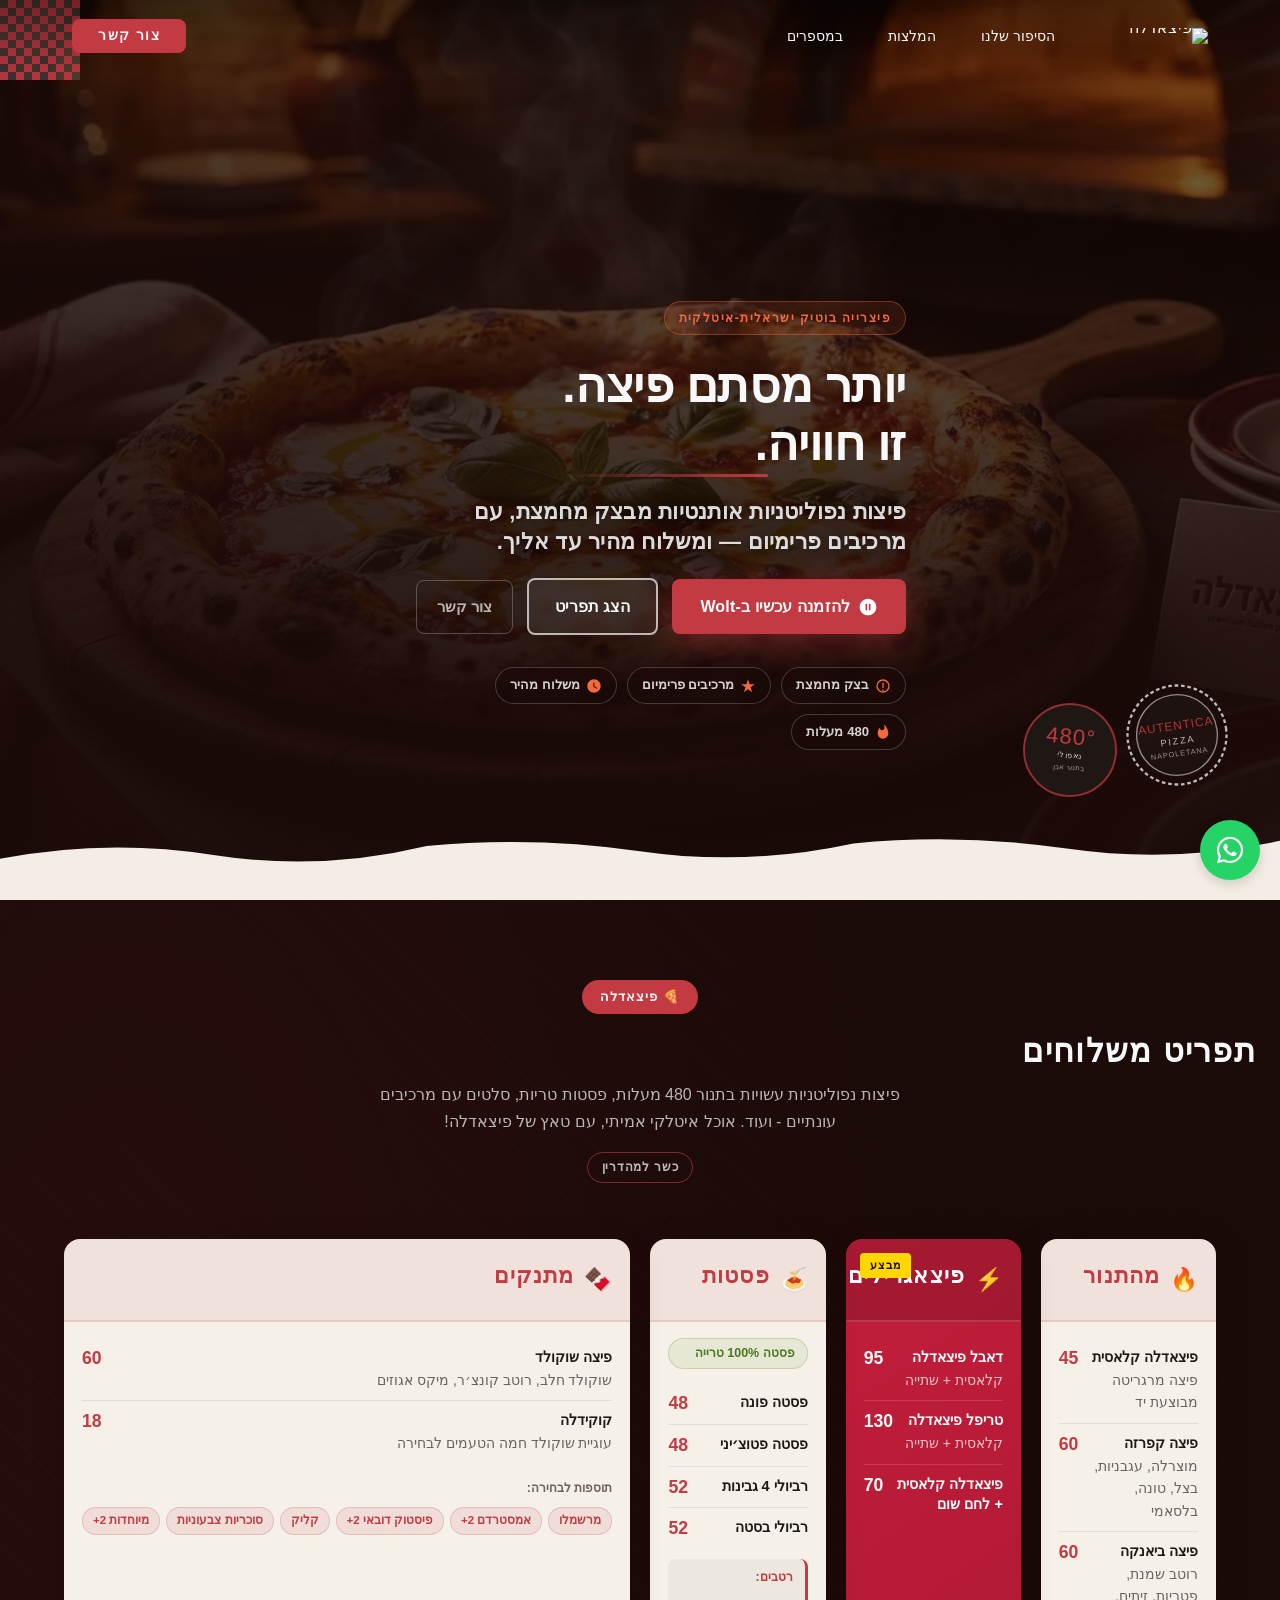
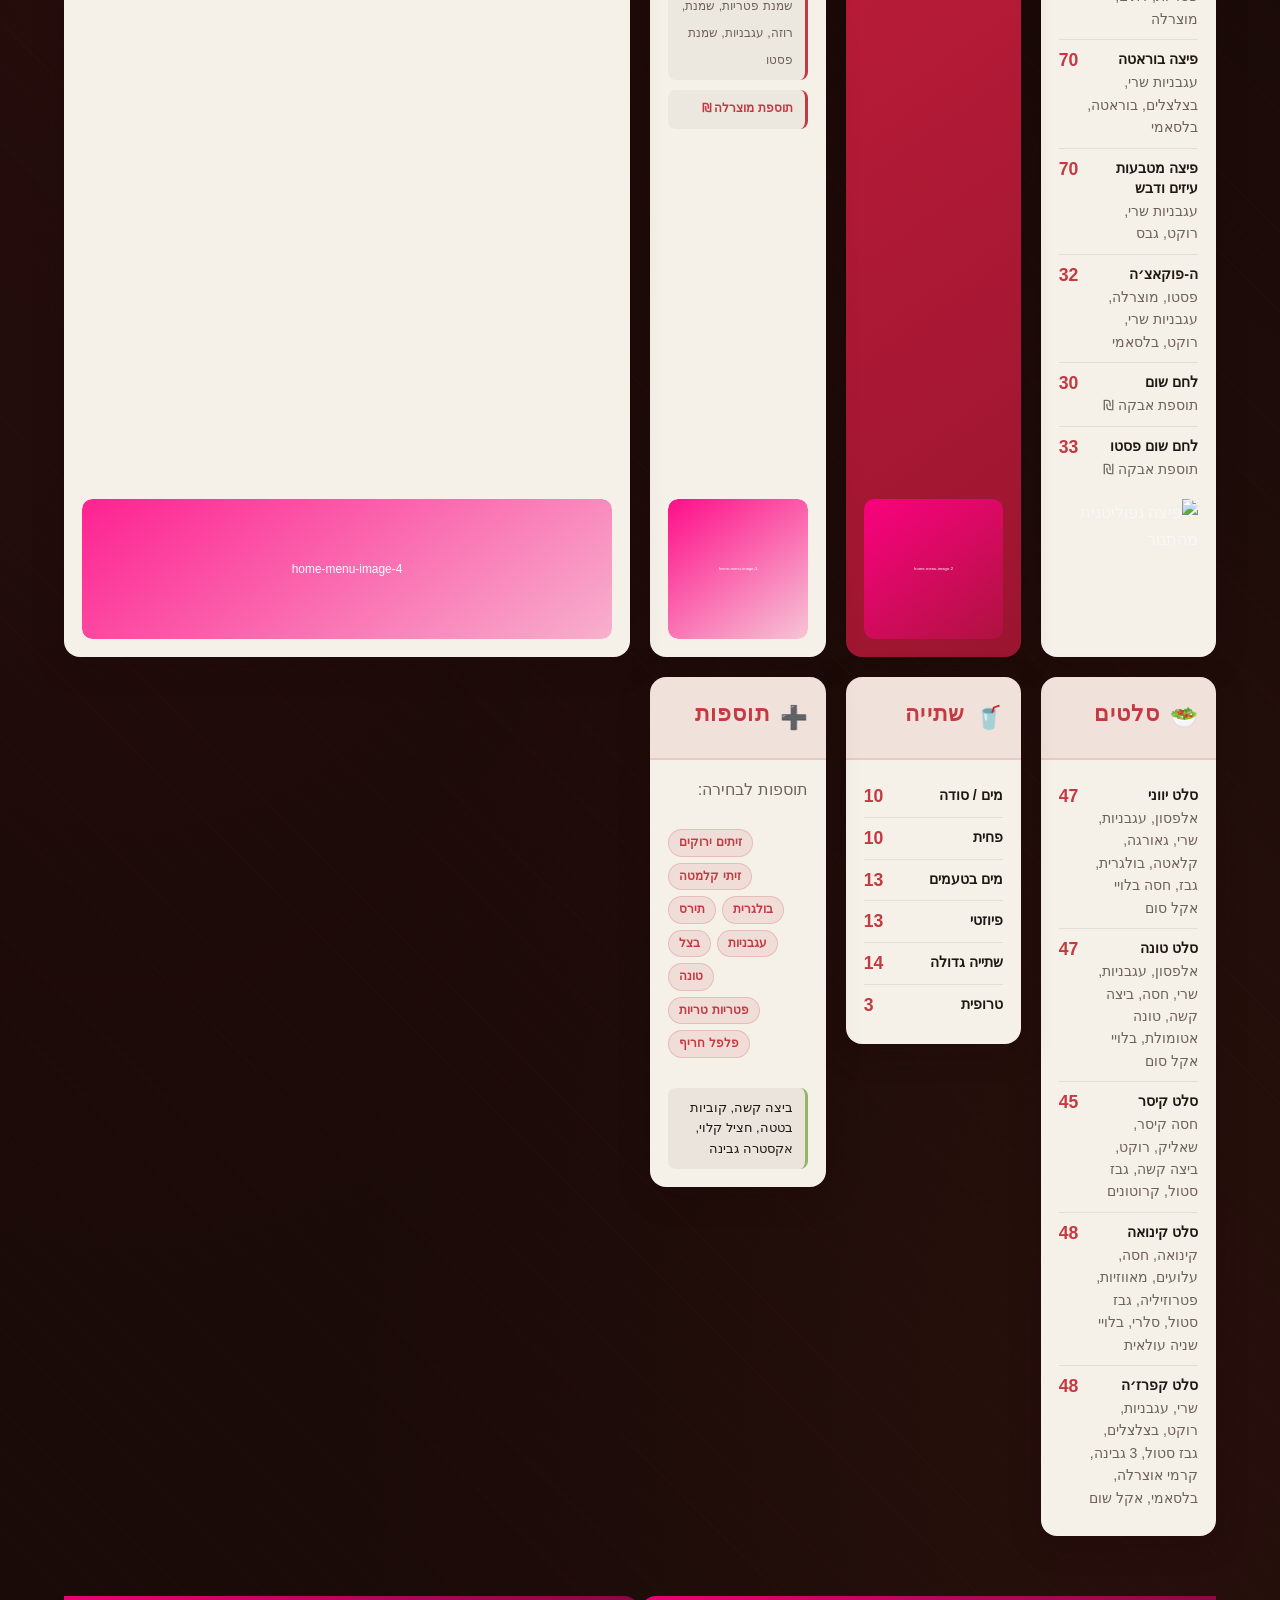
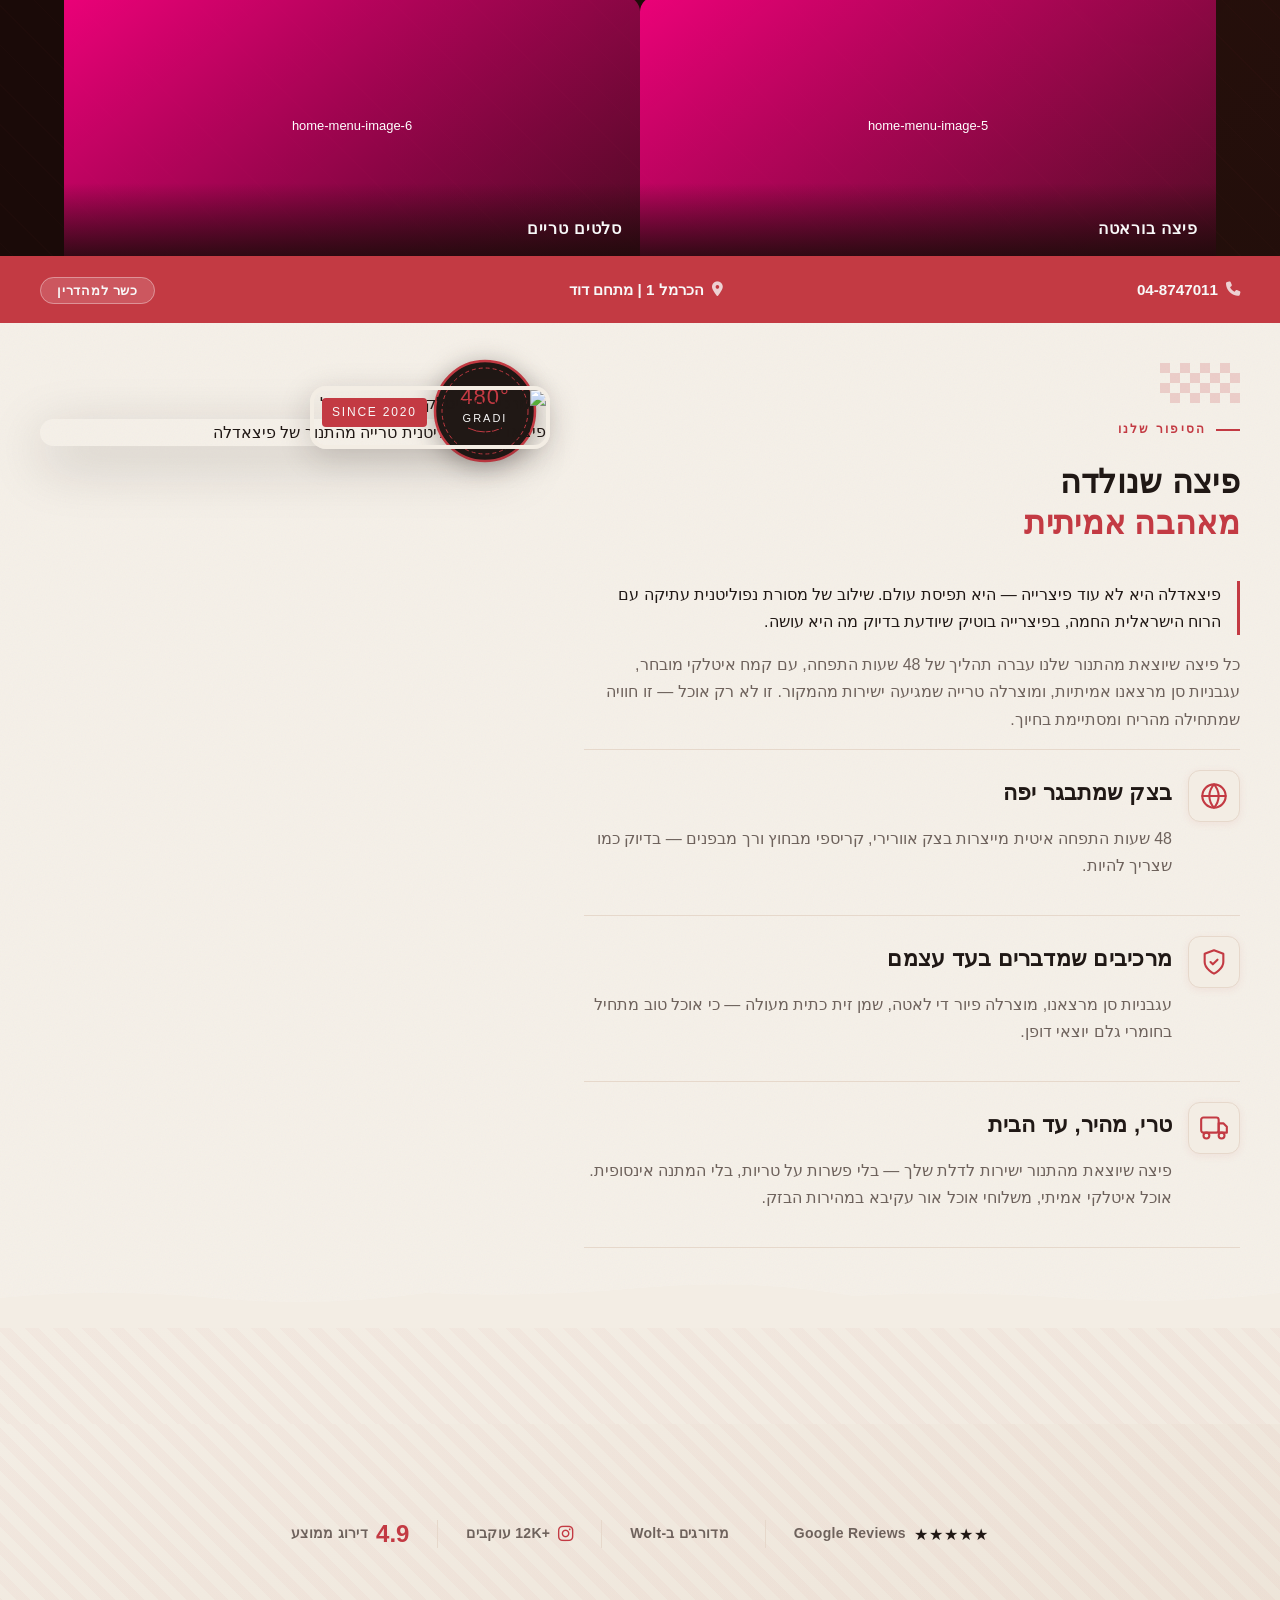
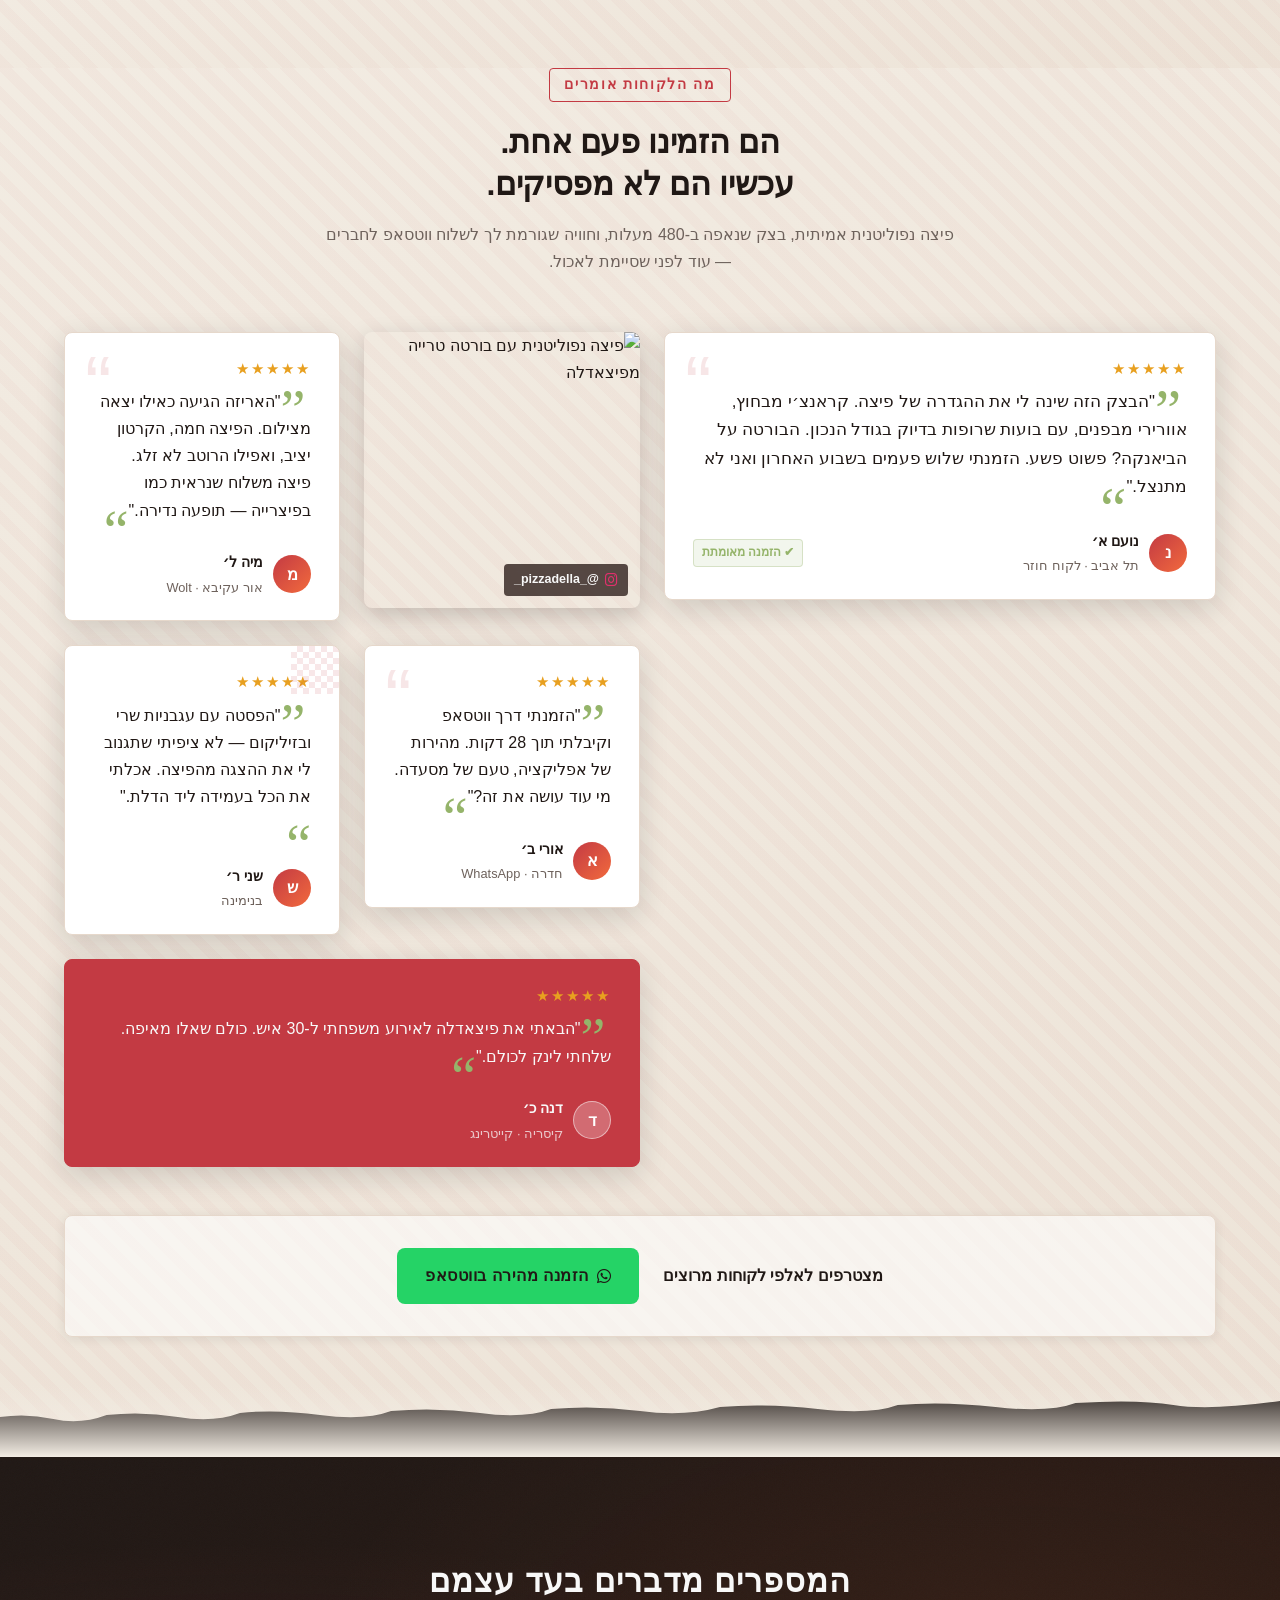
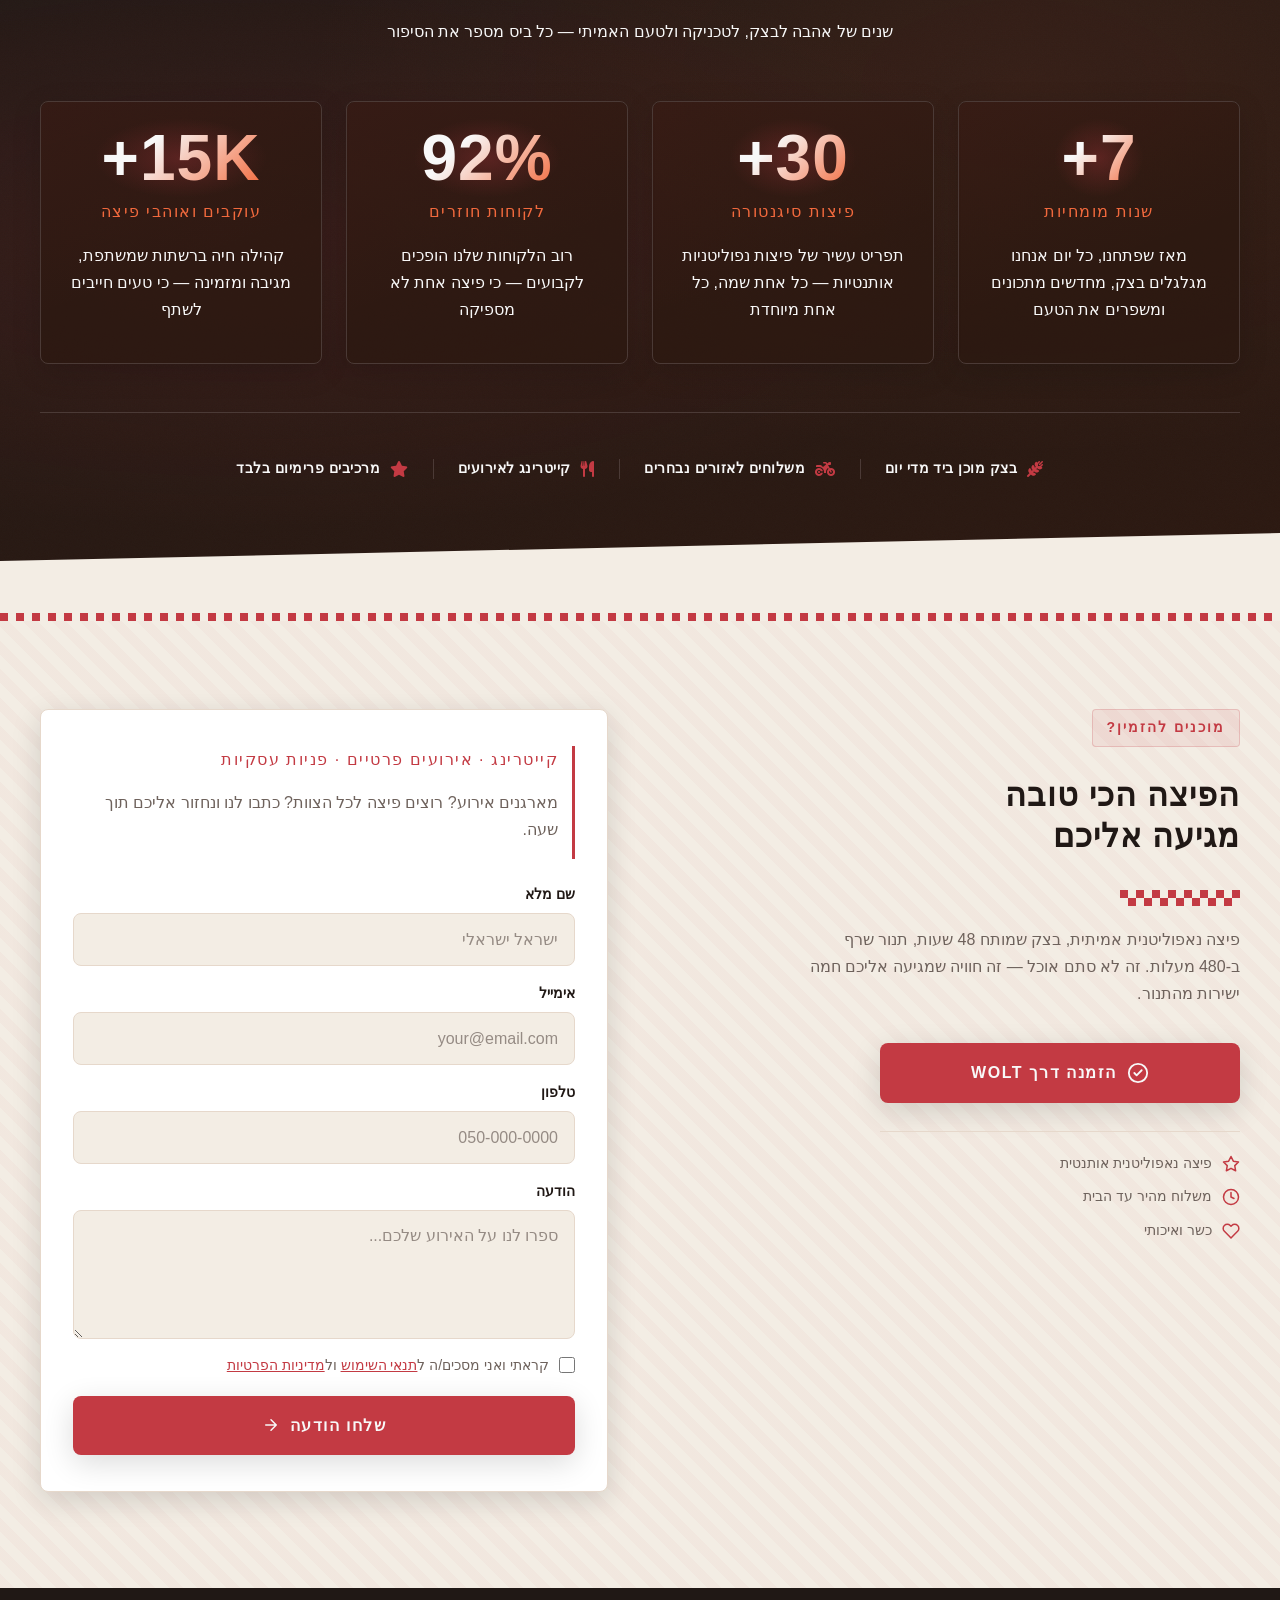
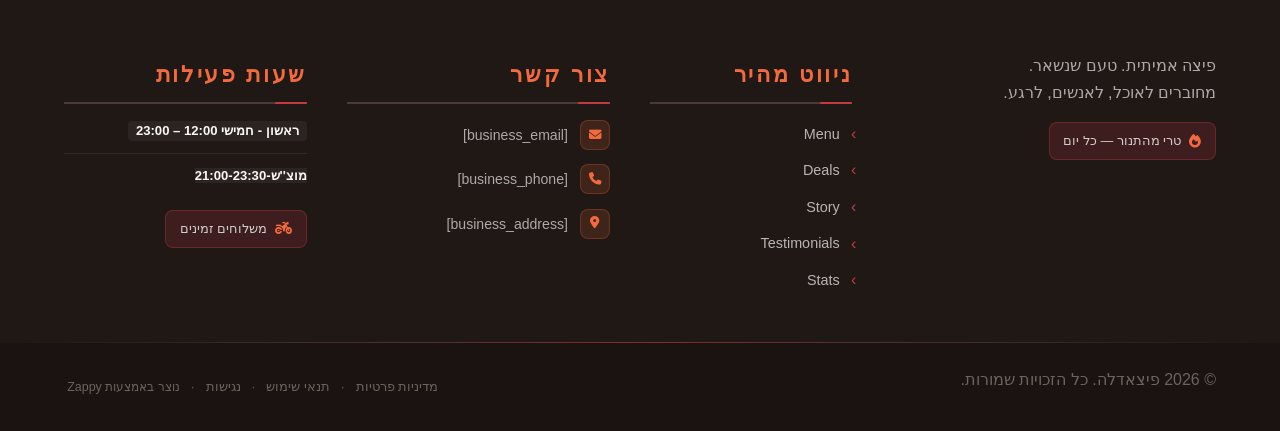
==== commit d088ea06: "Background sync: Progressive GitHub Sync" ====
--- a/public/index.html
+++ b/public/index.html
@@ -1 +1 @@
-<!doctype html><html dir="rtl" lang="he"><head><meta charset="UTF-8"><meta content="width=device-width,initial-scale=1" name="viewport"><meta content="index, follow" name="robots"><title>fast food restaurants — פיצאדלה</title><meta content="Pizzadella is an Israeli-Italian boutique pizzeria brand specializing in authentic Neapolitan-style pizzas (no pepperoni/bacon/meat visuals). The brand blends I" name="description"><meta content="fast food restaurants, restaurants near me, kosher restaurants near me, פיצה, פיצה אור עקיבא" name="keywords"><link href="/assets/favicon.ico" rel="icon" type="image/x-icon"><link href="/assets/favicon-16x16.png" rel="icon" type="image/png" sizes="16x16"><link href="/assets/favicon-32x32.png" rel="icon" type="image/png" sizes="32x32"><link href="/assets/favicon-48x48.png" rel="icon" type="image/png" sizes="48x48"><link href="/assets/favicon-192x192.png" rel="icon" type="image/png" sizes="192x192"><link href="/assets/favicon-512x512.png" rel="icon" type="image/png" sizes="512x512"><link href="/assets/apple-touch-icon.png" rel="apple-touch-icon"><script>!function(){"use strict";var t="a57fd1d6-979f-4994-a907-9e7fd4be8c5b",e="https://api.zappy5.com/api/analytics/track",a=18e5,n=2592e6,o=!0,i=!0,r=!0;var s=function(){var e="zappy_visitor_"+t,a=null;try{if(a=localStorage.getItem(e)){var o=JSON.parse(a),i=Date.now();if(i-o.created<n)return o.lastSeen=i,localStorage.setItem(e,JSON.stringify(o)),o.id}}catch(t){console.warn("Zappy Analytics: LocalStorage not available")}var r="zv_"+Date.now()+"_"+Math.random().toString(36).substr(2,9);try{localStorage.setItem(e,JSON.stringify({id:r,created:Date.now(),lastSeen:Date.now()}))}catch(t){}return r}(),c=function(){var e="zappy_session_"+t,n=null;try{if(n=sessionStorage.getItem(e)){var o=JSON.parse(n),i=Date.now();if(i-o.timestamp<a)return o.timestamp=i,sessionStorage.setItem(e,JSON.stringify(o)),o.id}}catch(t){console.warn("Zappy Analytics: SessionStorage not available")}var r="zs_"+Date.now()+"_"+Math.random().toString(36).substr(2,9);try{sessionStorage.setItem(e,JSON.stringify({id:r,timestamp:Date.now()}))}catch(t){}return r}();function l(a,n){n=n||{};var o={website_id:t,event_type:a,page_path:window.location.pathname,referrer:document.referrer||"direct",visitor_id:s,session_id:c,metadata:n};if(navigator.sendBeacon){var i=new Blob([JSON.stringify(o)],{type:"application/json"});navigator.sendBeacon(e,i)}else fetch(e,{method:"POST",headers:{"Content-Type":"application/json"},body:JSON.stringify(o),keepalive:!0}).catch(function(t){console.warn("Zappy Analytics: Failed to track event",t)})}o&&l("pageview",{title:document.title,url:window.location.href}),i&&document.addEventListener("click",function(t){var e=t.target;if("BUTTON"===e.tagName||e.closest("button")){var a="BUTTON"===e.tagName?e:e.closest("button");l("click",{element:"button",text:a.textContent.trim().substring(0,100),id:a.id||null,class:a.className||null})}else if("A"===e.tagName||e.closest("a")){var n="A"===e.tagName?e:e.closest("a");l("navigation",{element:"link",text:n.textContent.trim().substring(0,100),href:n.href,external:n.hostname!==window.location.hostname})}},!0),r&&document.addEventListener("submit",function(t){var e=t.target;l("form_submit",{form_id:e.id||null,form_name:e.name||null,form_action:e.action||null,form_method:e.method||"GET"})},!0);var d=Date.now();window.addEventListener("beforeunload",function(){l("page_unload",{time_on_page:Math.floor((Date.now()-d)/1e3),page_path:window.location.pathname})}),window.zappyAnalytics={track:l,getVisitorId:function(){return s},getSessionId:function(){return c}}}()</script><meta content="fast food restaurants — פיצאדלה" property="og:title"><meta content="Pizzadella is an Israeli-Italian boutique pizzeria brand specializing in authentic Neapolitan-style pizzas (no pepperoni/bacon/meat visuals). The brand blends I" property="og:description"><meta content="summary_large_image" name="twitter:card"><meta content="fast food restaurants — פיצאדלה" name="twitter:title"><meta content="Pizzadella is an Israeli-Italian boutique pizzeria brand specializing in authentic Neapolitan-style pizzas (no pepperoni/bacon/meat visuals). The brand blends I" name="twitter:description"><meta content="website" property="og:type"><meta content="he_IL" property="og:locale"><link href="https://cdnjs.cloudflare.com/ajax/libs/font-awesome/6.4.0/css/all.min.css" rel="stylesheet"><style>.skip-link{position:absolute;top:0;left:0;transform:translateY(-200%);padding:12px 18px;background:var(--bg-dark,#1a1a1a);color:var(--text-light,#fff);font-weight:600;border-radius:0 0 8px 0;z-index:10000}.skip-link:focus{transform:none;outline:2px solid var(--ring,#fff);outline-offset:2px}:focus-visible{outline:2px solid var(--ring,currentColor);outline-offset:3px}</style><link href="/assets/favicon.ico" rel="icon" type="image/x-icon"><link href="/assets/favicon-16x16.png" rel="icon" type="image/png" sizes="16x16"><link href="/assets/favicon-32x32.png" rel="icon" type="image/png" sizes="32x32"><link href="/assets/favicon-48x48.png" rel="icon" type="image/png" sizes="48x48"><link href="/assets/favicon-192x192.png" rel="icon" type="image/png" sizes="192x192"><link href="/assets/favicon-512x512.png" rel="icon" type="image/png" sizes="512x512"><link href="/assets/apple-touch-icon.png" rel="apple-touch-icon"><link href="https://cdn.jsdelivr.net/npm/vanilla-cookieconsent@3/dist/cookieconsent.css" rel="stylesheet"><script src="https://cdn.jsdelivr.net/npm/vanilla-cookieconsent@3/dist/cookieconsent.umd.js"></script><script src="https://cdn.jsdelivr.net/gh/mickidum/acc_toolbar/acctoolbar/acctoolbar.min.js"></script><style data-zappy-section-v2-css="true">.index-hero-section{position:relative;width:100%;min-height:100vh;overflow:visible;display:flex;align-items:flex-end;background:var(--bg-dark);color:var(--text-light);padding-bottom:70px;direction:rtl}.index-hero-section .index-hero-bg{position:absolute;inset:0;z-index:0;width:100%;height:100%;background-size:cover;background-position:center}.index-hero-section .index-hero-scrim{position:absolute;inset:0;z-index:1;pointer-events:none;background-color:rgba(26,10,8,.55);background-image:linear-gradient(to top,rgba(26,10,8,.92) 0,rgba(26,10,8,.7) 40%,rgba(26,10,8,.25) 75%,rgba(26,10,8,.1) 100%),linear-gradient(to left,rgba(26,10,8,.5) 0,transparent 60%)}.index-hero-section .index-hero-checker{position:absolute;top:0;inset-inline-end:0;width:120px;height:120px;z-index:2;pointer-events:none;background-image:repeating-conic-gradient(rgba(195,58,67,.9) 0 25%,transparent 0 50%);background-size:20px 20px;opacity:.85;-webkit-mask-image:linear-gradient(to bottom-left,black 30%,transparent 80%);mask-image:linear-gradient(to bottom-left,black 30%,transparent 80%)}.index-hero-section .index-hero-stamp{position:absolute;bottom:140px;inset-inline-start:60px;z-index:10;pointer-events:none;opacity:.9;transform:rotate(-8deg)}.index-hero-section .index-hero-flame-badge{position:absolute;bottom:100px;inset-inline-start:160px;z-index:10;pointer-events:none;transform:rotate(5deg)}.index-hero-section .index-hero-content{position:relative;z-index:10;width:100%;max-width:1200px;margin:0 auto;padding:160px 24px 60px;display:flex;flex-direction:column;align-items:flex-start;gap:20px}.index-hero-section .index-hero-eyebrow{display:inline-block;font-family:Heebo,Assistant,sans-serif;font-size:.75rem;font-weight:700;letter-spacing:.12em;text-transform:uppercase;color:var(--secondary);background:rgba(242,106,61,.12);border:1px solid rgba(242,106,61,.35);padding:6px 14px;border-radius:100px;text-align:right}.index-hero-section .index-hero-h1{font-family:'Bebas Neue','Arial Black',sans-serif;font-size:clamp(3rem, 8vw, 6.5rem);font-weight:800;line-height:1.05;letter-spacing:-.02em;color:var(--text-light);text-align:right;margin:0;display:flex;flex-direction:column}.index-hero-section .index-hero-h1-line1{color:var(--text-light);display:block}.index-hero-section .index-hero-h1-line2{color:var(--primary);display:block;position:relative}.index-hero-section .index-hero-h1-line2::before{content:'';position:absolute;bottom:-4px;inset-inline-end:0;width:60%;height:3px;background:linear-gradient(to left,var(--primary),transparent);border-radius:2px}.index-hero-section .index-hero-subtitle{font-family:Heebo,Assistant,sans-serif;font-size:1.1rem;font-weight:400;line-height:1.65;color:rgba(248,248,248,.88);text-align:right;max-width:520px;margin:0;text-shadow:0 2px 12px rgba(26,10,8,.7)}.index-hero-section .index-hero-ctas{display:flex;flex-direction:row;flex-wrap:wrap;gap:12px;align-items:center;justify-content:flex-start;margin-top:4px}.index-hero-section .index-hero-btn-wolt{display:inline-flex;align-items:center;gap:8px;background:var(--primary);color:#fff;font-family:Heebo,Assistant,sans-serif;font-size:1rem;font-weight:700;padding:14px 28px;border-radius:8px;text-decoration:none;border:none;box-shadow:0 8px 32px rgba(195,58,67,.45);transition:all .3s cubic-bezier(.4,0,.2,1);letter-spacing:.01em}.index-hero-section .index-hero-btn-wolt:hover{background:#a82e36;transform:translateY(-3px);box-shadow:0 12px 40px rgba(195,58,67,.55);color:#fff}.index-hero-section .index-hero-btn-menu{display:inline-flex;align-items:center;gap:8px;background:0 0;color:var(--text-light);font-family:Heebo,Assistant,sans-serif;font-size:1rem;font-weight:700;padding:13px 26px;border-radius:8px;text-decoration:none;border:2px solid rgba(248,248,248,.7);transition:all .3s cubic-bezier(.4,0,.2,1);backdrop-filter:blur(4px);background:rgba(255,255,255,.07)}.index-hero-section .index-hero-btn-menu:hover{border-color:var(--text-light);background:rgba(255,255,255,.15);transform:translateY(-2px);color:var(--text-light)}.index-hero-section .index-hero-btn-contact{display:inline-flex;align-items:center;background:0 0;color:rgba(248,248,248,.7);font-family:Heebo,Assistant,sans-serif;font-size:.95rem;font-weight:600;padding:13px 20px;border-radius:8px;text-decoration:none;border:1px solid rgba(248,248,248,.25);transition:all .3s cubic-bezier(.4,0,.2,1)}.index-hero-section .index-hero-btn-contact:hover{color:var(--text-light);border-color:rgba(248,248,248,.5);background:rgba(255,255,255,.06)}.index-hero-section .index-hero-trust{display:flex;flex-direction:row;flex-wrap:wrap;gap:10px;align-items:center;margin-top:8px}.index-hero-section .index-hero-chip{display:inline-flex;align-items:center;gap:6px;font-family:Heebo,Assistant,sans-serif;font-size:.82rem;font-weight:600;color:rgba(248,248,248,.85);background:rgba(26,10,8,.55);border:1px solid rgba(248,248,248,.2);padding:6px 14px;border-radius:100px;backdrop-filter:blur(6px);white-space:nowrap;transition:all .25s ease}.index-hero-section .index-hero-chip svg{color:var(--secondary);flex-shrink:0}.index-hero-section .index-hero-chip:hover{border-color:rgba(195,58,67,.5);background:rgba(195,58,67,.12)}.index-hero-section .index-hero-divider-wrapper{position:absolute;bottom:0;left:0;width:100%;height:70px;pointer-events:none;z-index:5}.index-hero-section .index-hero-divider-wrapper svg{display:block;width:100%;height:100%}@media (max-width:1024px){.index-hero-section .index-hero-stamp{inset-inline-start:30px;bottom:130px;width:100px;height:100px}.index-hero-section .index-hero-flame-badge{inset-inline-start:120px;bottom:90px;width:84px;height:84px}}@media (max-width:768px){.index-hero-section{min-height:100svh;align-items:flex-end}.index-hero-section .index-hero-content{padding:100px 16px 50px;gap:16px}.index-hero-section .index-hero-h1{font-size:clamp(2.8rem, 14vw, 4.5rem)}.index-hero-section .index-hero-subtitle{font-size:1rem;max-width:100%}.index-hero-section .index-hero-ctas{gap:10px}.index-hero-section .index-hero-btn-wolt{padding:13px 22px;font-size:.95rem;width:100%;justify-content:center}.index-hero-section .index-hero-btn-menu{padding:11px 20px;font-size:.9rem}.index-hero-section .index-hero-btn-contact{padding:11px 16px;font-size:.88rem}.index-hero-section .index-hero-trust{gap:8px}.index-hero-section .index-hero-chip{font-size:.78rem;padding:5px 11px}.index-hero-section .index-hero-stamp{position:static;display:none}.index-hero-section .index-hero-flame-badge{position:static;display:none}.index-hero-section .index-hero-checker{width:80px;height:80px}}.hero .hero-title,.hero h1,.hero-section h1,.hero-title,[class*=hero-] h1,[class~=hero] h1{font-size:48px!important;line-height:1.2!important}@media (max-width:1024px){.hero .hero-title,.hero h1,.hero-section h1,.hero-title,[class*=hero-] h1,[class~=hero] h1{font-size:36px!important}}@media (max-width:768px){.hero .hero-title,.hero h1,.hero-section h1,.hero-title,[class*=hero-] h1,[class~=hero] h1{font-size:28px!important}}</style><style data-zappy-section-v2-css="true">.home-menu-section{direction:rtl;background-color:#1a0a08;background-image:radial-gradient(ellipse at 10% 20%,rgba(195,58,67,.08) 0,transparent 50%),radial-gradient(ellipse at 90% 80%,rgba(242,106,61,.06) 0,transparent 50%),repeating-linear-gradient(45deg,rgba(195,58,67,.025) 0,rgba(195,58,67,.025) 1px,transparent 1px,transparent 28px);color:var(--text-light);padding:80px 0 0;position:relative;overflow:visible;font-family:Heebo,Assistant,sans-serif}.home-menu-section .menu-header{text-align:center;padding:0 24px 56px;position:relative;z-index:2}.home-menu-section .menu-badge{display:inline-block;background:var(--primary);color:var(--text-light);font-size:.8rem;font-weight:700;letter-spacing:.08em;text-transform:uppercase;padding:6px 18px;border-radius:100px;margin-bottom:16px}.home-menu-section .menu-title{font-family:'Bebas Neue',Heebo,sans-serif;font-size:clamp(2.8rem, 7vw, 5rem);font-weight:700;letter-spacing:.04em;line-height:1.1;color:var(--text-light);margin:0 0 16px;text-align:center}.home-menu-section .menu-subtitle{font-size:1rem;line-height:1.7;color:rgba(248,248,248,.72);max-width:560px;margin:0 auto 20px;text-align:center}.home-menu-section .kosher-badge{display:inline-block;border:1.5px solid rgba(195,58,67,.6);color:rgba(248,248,248,.75);font-size:.78rem;font-weight:600;padding:4px 14px;border-radius:100px;letter-spacing:.06em}.home-menu-section .menu-grid{display:grid;grid-template-columns:repeat(3,1fr);gap:20px;max-width:1200px;margin:0 auto;padding:0 24px 60px;position:relative;z-index:2;direction:rtl}.home-menu-section .menu-card{background:#f5f0e8;border-radius:16px;overflow:hidden;box-shadow:0 8px 32px rgba(26,10,8,.22);display:flex;flex-direction:column;position:relative}.home-menu-section .card-header-bar{display:flex;flex-direction:row;align-items:center;gap:10px;padding:14px 18px 12px;background:rgba(195,58,67,.08);border-bottom:2px solid rgba(195,58,67,.15)}.home-menu-section .card-emoji{font-size:1.4rem;line-height:1}.home-menu-section .card-title{font-family:'Bebas Neue',Heebo,sans-serif;font-size:1.5rem;font-weight:700;letter-spacing:.05em;color:var(--primary);margin:0;line-height:1.2}.home-menu-section .card-body{padding:16px 18px 18px;flex:1;display:flex;flex-direction:column;gap:10px}.home-menu-section .menu-items-list{list-style:none;margin:0;padding:0;display:flex;flex-direction:column;gap:0}.home-menu-section .menu-item{display:flex;flex-direction:row;justify-content:space-between;align-items:flex-start;gap:8px;padding:9px 0;border-bottom:1px solid rgba(26,10,8,.08)}.home-menu-section .menu-item:last-child{border-bottom:none}.home-menu-section .item-name{font-size:.9rem;font-weight:600;color:var(--text-dark);line-height:1.4;display:flex;flex-direction:column;gap:2px;text-align:right;flex:1}.home-menu-section .item-name small{font-size:.75rem;font-weight:400;color:var(--text-muted);line-height:1.4}.home-menu-section .item-price{font-family:'Bebas Neue',Heebo,sans-serif;font-size:1.1rem;font-weight:700;color:var(--primary);white-space:nowrap;flex-shrink:0;line-height:1.3}.home-menu-section .item-price.gold{color:#c8960c}.home-menu-section .card-deals{background:linear-gradient(145deg,#c41e3a 0,#9b1530 100%)}.home-menu-section .card-deals .card-header-bar{background:rgba(0,0,0,.15);border-bottom-color:rgba(255,255,255,.15)}.home-menu-section .card-deals .card-title{color:#fff}.home-menu-section .card-deals .menu-item{border-bottom-color:rgba(255,255,255,.15)}.home-menu-section .card-deals .item-name{color:#fff}.home-menu-section .card-deals .item-name small{color:rgba(255,255,255,.72)}.home-menu-section .deal-ribbon{position:absolute;top:14px;left:14px;background:gold;color:#1a0a08;font-size:.7rem;font-weight:800;letter-spacing:.1em;text-transform:uppercase;padding:3px 10px;border-radius:4px;z-index:3}.home-menu-section .card-food-image{margin-top:auto;border-radius:10px;overflow:hidden;height:140px;flex-shrink:0}.home-menu-section .card-food-image img{width:100%;height:100%;object-fit:cover;display:block;border-radius:10px}.home-menu-section .freshness-tag{display:inline-block;background:rgba(149,180,106,.15);color:#4a7a1e;font-size:.78rem;font-weight:700;padding:4px 12px;border-radius:100px;border:1px solid rgba(149,180,106,.4);margin-bottom:4px;text-align:right}.home-menu-section .sauce-block{background:rgba(26,10,8,.04);border-radius:8px;padding:8px 12px;border-inline-start:3px solid var(--primary)}.home-menu-section .sauce-label{font-size:.78rem;font-weight:700;color:var(--primary);display:block;margin-bottom:2px}.home-menu-section .sauce-text{font-size:.78rem;color:var(--text-muted);line-height:1.5}.home-menu-section .toppings-section{margin-top:4px}.home-menu-section .toppings-label{font-size:.78rem;font-weight:700;color:var(--text-muted);display:block;margin-bottom:8px}.home-menu-section .toppings-tags{display:flex;flex-wrap:wrap;gap:6px;justify-content:flex-end}.home-menu-section .tag{background:rgba(195,58,67,.1);color:var(--primary);font-size:.72rem;font-weight:600;padding:3px 10px;border-radius:100px;border:1px solid rgba(195,58,67,.2);white-space:nowrap}.home-menu-section .card-extras .extras-intro{font-size:.82rem;font-weight:700;color:var(--text-muted);margin:0 0 8px;text-align:right}.home-menu-section .extras-tags{display:flex;flex-wrap:wrap;gap:6px;justify-content:flex-end;margin-bottom:12px}.home-menu-section .extras-items{margin-top:8px}.home-menu-section .extras-tier{background:rgba(26,10,8,.05);border-radius:8px;padding:10px 12px;border-inline-start:3px solid var(--accent)}.home-menu-section .tier-label{font-size:.8rem;color:var(--text-dark);line-height:1.6;text-align:right;display:block}.home-menu-section .photo-strip{display:grid;grid-template-columns:1fr 1fr;gap:0;max-width:1200px;margin:0 auto 0;padding:0 24px 0;position:relative;z-index:2}.home-menu-section .photo-strip-item{position:relative;overflow:hidden}.home-menu-section .photo-strip-item:first-child{border-radius:16px 0 0 0}.home-menu-section .photo-strip-item:last-child{border-radius:0 16px 0 0}.home-menu-section .photo-strip-img{height:260px;overflow:hidden}.home-menu-section .photo-strip-img img{width:100%;height:100%;object-fit:cover;display:block;transition:transform .4s ease}.home-menu-section .photo-strip-item:hover .photo-strip-img img{transform:scale(1.04)}.home-menu-section .photo-label{position:absolute;bottom:0;right:0;left:0;background:linear-gradient(to top,rgba(26,10,8,.82) 0,transparent 100%);color:var(--text-light);font-size:1rem;font-weight:700;font-family:'Bebas Neue',Heebo,sans-serif;letter-spacing:.05em;padding:32px 18px 14px;text-align:right}.home-menu-section .menu-footer-bar{background:var(--primary);margin-top:0;padding:20px 24px;position:relative;z-index:2}.home-menu-section .footer-bar-inner{max-width:1200px;margin:0 auto;display:flex;flex-direction:row;align-items:center;justify-content:space-between;gap:16px;flex-wrap:wrap}.home-menu-section .footer-info-item{display:flex;flex-direction:row;align-items:center;gap:8px;color:var(--text-light);font-size:.95rem;font-weight:600}.home-menu-section .footer-info-item i{color:rgba(248,248,248,.8);font-size:.9rem}.home-menu-section .kosher-footer-badge{background:rgba(255,255,255,.15);color:var(--text-light);font-size:.8rem;font-weight:700;letter-spacing:.06em;padding:5px 16px;border-radius:100px;border:1.5px solid rgba(255,255,255,.35)}.home-menu-section .menu-card{transition:transform .25s ease,box-shadow .25s ease}.home-menu-section .menu-card:hover{transform:translateY(-4px);box-shadow:0 16px 48px rgba(26,10,8,.32)}@media (max-width:1024px){.home-menu-section .menu-grid{grid-template-columns:repeat(2,1fr)}}@media (max-width:768px){.home-menu-section{padding-top:100px}.home-menu-section .menu-header{padding:0 16px 36px}.home-menu-section .menu-title{font-size:2.8rem}.home-menu-section .menu-grid{grid-template-columns:1fr!important;padding:0 16px 40px;gap:16px}.home-menu-section .photo-strip{grid-template-columns:1fr!important;padding:0 16px 0;gap:0}.home-menu-section .photo-strip-item:first-child{border-radius:12px 12px 0 0}.home-menu-section .photo-strip-item:last-child{border-radius:0 0 0 0}.home-menu-section .photo-strip-img{height:200px}.home-menu-section .footer-bar-inner{flex-direction:column;align-items:flex-end;gap:10px}.home-menu-section .deal-ribbon{top:10px;left:10px}.home-menu-section .card-food-image{height:120px}}@media (max-width:480px){.home-menu-section .menu-title{font-size:2.2rem}.home-menu-section .menu-subtitle{font-size:.9rem}}[data-layout-spec=Home-menu] .home-menu-headline,[data-layout-spec=Home-menu] .home-menu-section__title,[data-layout-spec=Home-menu] .home-menu-title,[data-layout-spec=Home-menu] .menu-headline,[data-layout-spec=Home-menu] h2[class*=headline],[data-layout-spec=Home-menu] h2[class*=menu-title]{white-space:nowrap!important;overflow-wrap:normal!important;word-break:keep-all!important;width:max-content!important;max-width:min(100%,12ch)!important;line-height:.86!important;position:relative!important;z-index:4!important}[data-layout-spec=Home-menu] .home-menu-headline-col,[data-layout-spec=Home-menu] .home-menu-left,[data-layout-spec=Home-menu] .home-menu-section__copy,[data-layout-spec=Home-menu] [class*=menu][class*=copy],[data-layout-spec=Home-menu] [class*=menu][class*=headline-col]{min-width:0!important;max-width:min(36ch,28%)!important}[data-layout-spec=Home-menu] .home-menu-container,[data-layout-spec=Home-menu] .home-menu-section__container,[data-layout-spec=Home-menu] .menu-container,[data-layout-spec=Home-menu] [class*=menu-container]{display:grid!important;grid-template-columns:minmax(0,max-content) minmax(0,1fr)!important;gap:clamp(2rem,5vw,4rem)!important;align-items:start!important;overflow:visible!important}[data-layout-spec=Home-menu] .home-menu-subhead,[data-layout-spec=Home-menu] .home-menu-subhead .font-accent,[data-layout-spec=Home-menu] .home-menu-subheadline,[data-layout-spec=Home-menu] .home-menu-subheadline .font-accent,[data-layout-spec=Home-menu] .home-menu-subheadline.font-accent,[data-layout-spec=Home-menu] .menu-accent-line,[data-layout-spec=Home-menu] .menu-accent-line .font-accent{font-family:var(--accent-font, "Permanent Marker", "Bebas Neue", cursive)!important;color:var(--primary,#ef3b24)!important;font-size:clamp(2rem, 3.8vw, 3.8rem)!important;line-height:.9!important;letter-spacing:-.02em!important;text-transform:uppercase!important;white-space:nowrap!important;overflow-wrap:normal!important;word-break:keep-all!important;position:relative!important;z-index:4!important}[data-layout-spec=Home-menu] .menu-grid{grid-template-columns:repeat(3,minmax(0,1fr))!important;grid-auto-rows:auto!important;align-items:start!important}[data-layout-spec=Home-menu] .menu-grid>*{min-width:0!important;max-width:100%!important}[data-layout-spec=Home-menu] :is(article,[data-layout-spec=Home-menu] [class*=card]):has(img[data-placeholder]){grid-row:1!important;align-self:stretch!important;min-width:0!important;max-width:100%!important}@media (min-width:1181px){[data-layout-spec=Home-menu] :is(article,[data-layout-spec=Home-menu] [class*=card]):has(img[data-placeholder]):first-of-type{grid-column:1!important}[data-layout-spec=Home-menu] :is(article,[data-layout-spec=Home-menu] [class*=card]):has(img[data-placeholder]):nth-of-type(2){grid-column:2!important}[data-layout-spec=Home-menu] :is(article,[data-layout-spec=Home-menu] [class*=card]):has(img[data-placeholder]):nth-of-type(3){grid-column:3!important}}[data-layout-spec=Home-menu] .deco-asset{max-width:min(var(--deco-w),24vw)!important}@media (max-width:1180px) and (min-width:901px){[data-layout-spec=Home-menu] .menu-grid{grid-template-columns:repeat(2,minmax(0,1fr))!important;grid-auto-flow:row!important}[data-layout-spec=Home-menu] :is(article,[data-layout-spec=Home-menu] [class*=card]):has(img[data-placeholder]){grid-row:auto!important;grid-column:auto!important}[data-layout-spec=Home-menu] :is(article,[data-layout-spec=Home-menu] [class*=card]):has(img[data-placeholder]) [class*=img-wrap] img,[data-layout-spec=Home-menu] :is(article,[data-layout-spec=Home-menu] [class*=card]):has(img[data-placeholder]) img,[data-layout-spec=Home-menu] :is(article,[data-layout-spec=Home-menu] [class*=card]):has(img[data-placeholder]) picture img{width:100%!important;max-width:100%!important;height:auto!important;min-width:0!important;display:block!important}[data-layout-spec=Home-menu] :is(article,[data-layout-spec=Home-menu] [class*=card]):has(img[data-placeholder]) [class*=img-wrap],[data-layout-spec=Home-menu] :is(article,[data-layout-spec=Home-menu] [class*=card]):has(img[data-placeholder]) picture{width:100%!important;min-width:0!important;max-width:100%!important}}@media (max-width:900px){[data-layout-spec=Home-menu] .home-menu-container,[data-layout-spec=Home-menu] .home-menu-section__container,[data-layout-spec=Home-menu] .menu-container,[data-layout-spec=Home-menu] [class*=menu][class*=container]{display:grid!important;grid-template-columns:minmax(0,1fr)!important;gap:clamp(2rem,6vw,3.5rem)!important;overflow:visible!important}[data-layout-spec=Home-menu] .home-menu-headline-col,[data-layout-spec=Home-menu] .home-menu-left,[data-layout-spec=Home-menu] .home-menu-section__copy,[data-layout-spec=Home-menu] .menu-intro,[data-layout-spec=Home-menu] [class*=menu][class*=copy],[data-layout-spec=Home-menu] [class*=menu][class*=headline-col],[data-layout-spec=Home-menu] [class*=menu][class*=intro]{max-width:100%!important;width:100%!important;min-width:0!important;grid-column:1!important;grid-row:auto!important}[data-layout-spec=Home-menu] .home-menu-headline,[data-layout-spec=Home-menu] .home-menu-title,[data-layout-spec=Home-menu] .menu-headline{max-width:100%!important;width:100%!important;text-align:center!important}[data-layout-spec=Home-menu] .home-menu-cards,[data-layout-spec=Home-menu] .home-menu-cards-grid,[data-layout-spec=Home-menu] .home-menu-cards-wrap,[data-layout-spec=Home-menu] .menu-grid{display:grid!important;grid-template-columns:minmax(0,1fr)!important;grid-auto-flow:row!important;width:100%!important;max-width:100%!important;min-width:0!important;overflow:visible!important}[data-layout-spec=Home-menu] :is(article,[data-layout-spec=Home-menu] [class*=card]):has(img[data-placeholder]){grid-column:1!important;grid-row:auto!important;width:100%!important;min-width:0!important;max-width:100%!important;transform:none!important}[data-layout-spec=Home-menu] .home-menu-card>*,[data-layout-spec=Home-menu] [class*=menu-card]>*{min-width:0!important;max-width:100%!important}[data-layout-spec=Home-menu] .deco-asset{display:none!important}}</style><link href="/styles.css" rel="stylesheet"><style id="zappy-dropdown-submenu-styles">#navMenu li:has(.sub-menu),.nav-menu li:has(.sub-menu),.navbar li:has(.sub-menu),nav li:has(.sub-menu){position:relative}#navMenu .sub-menu,.nav-menu .sub-menu,.navbar .sub-menu,nav .sub-menu{display:block!important;position:absolute!important;top:100%;left:0;min-width:220px;background:#fff;border-radius:8px;box-shadow:0 8px 25px rgba(0,0,0,.15);padding:8px 0;opacity:0;visibility:hidden;transform:translateY(10px);transition:all .3s ease;z-index:1000;list-style:none;pointer-events:none}#navMenu li:hover>.sub-menu,.nav-menu li:hover>.sub-menu,.navbar li:hover>.sub-menu,nav li:hover>.sub-menu{opacity:1!important;visibility:visible!important;transform:translateY(0)!important;pointer-events:auto!important}.sub-menu li{list-style:none;margin:0;padding:0}.sub-menu a{display:block!important;padding:10px 16px!important;color:var(--text-dark,#333)!important;font-weight:500;text-decoration:none;white-space:nowrap;transition:background-color .2s}.sub-menu .zappy-nav-child>a{padding-left:28px!important;font-size:.9em!important;opacity:.85!important}[dir=rtl] .sub-menu .zappy-nav-child>a,html[lang=ar] .sub-menu .zappy-nav-child>a,html[lang=he] .sub-menu .zappy-nav-child>a{padding-left:10px!important;padding-right:28px!important}.sub-menu .zappy-nav-parent>a{font-weight:600!important}.sub-menu a:hover{background-color:#f5f5f5}[dir=rtl] .nav-menu .sub-menu,[dir=rtl] .navbar .sub-menu,[dir=rtl] nav .sub-menu,html[lang=ar] .nav-menu .sub-menu,html[lang=ar] .navbar .sub-menu,html[lang=ar] nav .sub-menu,html[lang=he] .nav-menu .sub-menu,html[lang=he] .navbar .sub-menu,html[lang=he] nav .sub-menu{left:auto!important;right:0!important}.sub-menu:empty,.sub-menu:not(:has(li)):not(:has(> a)),.sub-menu:not(:has(li:not(.zappy-hidden-menu-item))):not(:has(> a)){display:none!important;opacity:0!important;visibility:hidden!important;pointer-events:none!important}li:has(.menu-group-title):hover>.sub-menu{opacity:1!important;visibility:visible!important;transform:translateY(0)!important;pointer-events:auto!important}#navMenu>li>.menu-group-title,.nav-menu>li>.menu-group-title{display:inline-block;padding:.5rem 1rem;cursor:default;user-select:none}@media (max-width:768px){#navMenu .sub-menu,.nav-menu .sub-menu,.navbar .sub-menu,nav .sub-menu{position:static!important;transform:none!important;box-shadow:none!important;background:0 0!important;max-height:0;overflow:hidden;opacity:0;visibility:hidden;transition:max-height .3s ease,opacity .3s ease;padding:0!important;border-radius:0!important}#navMenu .sub-menu.mobile-expanded,.nav-menu .sub-menu.mobile-expanded,.navbar .sub-menu.mobile-expanded{max-height:none!important;overflow-y:visible!important;opacity:1!important;visibility:visible!important;padding:8px 0 8px 16px!important}[dir=rtl] .sub-menu.mobile-expanded,html[lang=he] .sub-menu.mobile-expanded{padding:8px 16px 8px 0!important}#navMenu li:hover>.sub-menu,.nav-menu li:hover>.sub-menu,.navbar li:hover>.sub-menu,nav li:hover>.sub-menu{opacity:0;visibility:hidden;pointer-events:none}#navMenu li>.sub-menu.mobile-expanded,.nav-menu li>.sub-menu.mobile-expanded,.navbar li>.sub-menu.mobile-expanded,nav li>.sub-menu.mobile-expanded{opacity:1!important;visibility:visible!important;pointer-events:auto!important}#navMenu li:has(.sub-menu),.nav-menu li:has(.sub-menu),.navbar li:has(.sub-menu),nav li:has(.sub-menu){display:flex!important;flex-wrap:wrap!important;align-items:center!important;position:relative!important;min-height:44px!important}#navMenu li:has(.sub-menu)>a,.nav-menu li:has(.sub-menu)>a,.navbar li:has(.sub-menu)>a,nav li:has(.sub-menu)>a{flex:1!important;min-width:0!important}#navMenu li:has(.sub-menu)>.menu-group-title,.nav-menu li:has(.sub-menu)>.menu-group-title,.navbar li:has(.sub-menu)>.menu-group-title,nav li:has(.sub-menu)>.menu-group-title{flex:1!important;min-width:0!important;padding:0!important;line-height:inherit!important}#navMenu li:has(.sub-menu)>.sub-menu,.nav-menu li:has(.sub-menu)>.sub-menu,.navbar li:has(.sub-menu)>.sub-menu,nav li:has(.sub-menu)>.sub-menu{flex-basis:100%!important;width:100%!important}#navMenu li:has(.sub-menu)>a [class*=arrow],#navMenu li:has(.sub-menu)>a [class*=chevron],.nav-menu li:has(.sub-menu)>a .fa-angle-down,.nav-menu li:has(.sub-menu)>a .fa-chevron-down,.nav-menu li:has(.sub-menu)>a [class*=arrow],.nav-menu li:has(.sub-menu)>a [class*=chevron],nav li:has(.sub-menu)>a [class*=arrow],nav li:has(.sub-menu)>a [class*=chevron]{display:none!important;visibility:hidden!important}.mobile-submenu-toggle{display:flex!important;align-items:center!important;justify-content:center!important;width:44px!important;height:auto!important;background:0 0!important;border:none!important;cursor:pointer!important;color:var(--text-light)!important;position:static!important;flex-shrink:0!important;align-self:stretch!important;z-index:2!important;padding:0!important;margin:0!important}.mobile-submenu-toggle::after{content:''!important;width:0!important;height:0!important;border-left:6px solid transparent!important;border-right:6px solid transparent!important;border-top:7px solid currentColor!important;transition:transform .3s ease!important}.mobile-submenu-toggle.expanded::after{transform:rotate(180deg)!important}.sub-menu a{padding:10px 0!important;display:block!important;color:var(--text-light)!important;white-space:normal!important}.sub-menu .zappy-nav-child>a{padding-left:28px!important;font-size:.9em!important;opacity:.85!important}[dir=rtl] .sub-menu .zappy-nav-child>a,html[lang=ar] .sub-menu .zappy-nav-child>a,html[lang=he] .sub-menu .zappy-nav-child>a{padding-left:0!important;padding-right:28px!important}.sub-menu .zappy-nav-parent>a{font-weight:600!important}#navMenu.active,.nav-menu.active{max-width:100vw!important;overflow-x:hidden!important;box-sizing:border-box!important}.navbar .sub-menu li a,.zappy-products-dropdown .sub-menu a,nav.navbar .sub-menu li a{color:var(--text-light)!important}}@media (min-width:769px){.mobile-submenu-toggle{display:none!important}}</style><style id="zappy-widget-visibility">html[dir=rtl] .whatsapp-float{right:20px!important;left:auto!important}html:not([dir]) .whatsapp-float,html[dir=ltr] .whatsapp-float{left:20px!important;right:auto!important}html[dir=rtl] #mic-access-tool-general-button,html[dir=rtl] #mic-init-access-tool #mic-access-tool-general-button,html[dir=rtl] #mic-init-access-tool .mic-access-tool-general-button,html[dir=rtl] ._access-icon,html[dir=rtl] .mic-access-tool-general-button{left:20px!important;right:auto!important}html:not([dir]) #mic-access-tool-general-button,html:not([dir]) #mic-init-access-tool #mic-access-tool-general-button,html:not([dir]) #mic-init-access-tool .mic-access-tool-general-button,html:not([dir]) ._access-icon,html:not([dir]) .mic-access-tool-general-button,html[dir=ltr] #mic-access-tool-general-button,html[dir=ltr] #mic-init-access-tool #mic-access-tool-general-button,html[dir=ltr] #mic-init-access-tool .mic-access-tool-general-button,html[dir=ltr] ._access-icon,html[dir=ltr] .mic-access-tool-general-button{right:20px!important;left:auto!important}@media (max-width:768px){.whatsapp-float{display:flex!important}}@media (min-width:769px){.whatsapp-float{display:flex!important}}@media (max-width:768px){#mic-access-tool-general-button,#mic-init-access-tool #mic-access-tool-general-button,#mic-init-access-tool .mic-access-tool-general-button,._access-icon,.mic-access-tool-general-button{display:flex!important;visibility:visible!important;opacity:1!important;pointer-events:auto!important}#mic-access-tool-box.opened-mic-access-tool,#mic-init-access-tool #mic-access-tool-box.opened-mic-access-tool,.mic-access-tool-box.opened-mic-access-tool{visibility:visible!important;opacity:1!important;pointer-events:auto!important}}@media (min-width:769px){#mic-access-tool-general-button,#mic-init-access-tool #mic-access-tool-general-button,#mic-init-access-tool .mic-access-tool-general-button,._access-icon,.mic-access-tool-general-button{display:flex!important;visibility:visible!important;opacity:1!important;pointer-events:auto!important}#mic-access-tool-box.opened-mic-access-tool,#mic-init-access-tool #mic-access-tool-box.opened-mic-access-tool,.mic-access-tool-box.opened-mic-access-tool{visibility:visible!important;opacity:1!important;pointer-events:auto!important}}</style></head><body><a href="#main" class="skip-link">דלג לתוכן הראשי</a><nav class="navbar" dir="rtl"><button class="mobile-toggle" aria-label="Menu" id="mobileToggle"><svg viewBox="0 0 24 24" height="24" width="24" fill="none" class="hamburger-icon"><path d="M3 12h18M3 6h18M3 18h18" stroke="currentColor" stroke-width="2" stroke-linecap="round"></path></svg> <svg viewBox="0 0 24 24" height="24" width="24" fill="none" class="close-icon" style="display:none"><path d="M18 6L6 18M6 6l12 12" stroke="currentColor" stroke-width="2" stroke-linecap="round"></path></svg></button> <button class="phone-header-btn" aria-label="Call" data-phone=""><svg viewBox="0 0 24 24" height="20" width="20" fill="currentColor"><path d="M22 16.92v3a2 2 0 0 1-2.18 2 19.79 19.79 0 0 1-8.63-3.07 19.5 19.5 0 0 1-6-6 19.79 19.79 0 0 1-3.07-8.67A2 2 0 0 1 4.11 2h3a2 2 0 0 1 2 1.72 12.84 12.84 0 0 0 .7 2.81 2 2 0 0 1-.45 2.11L8.09 9.91a16 16 0 0 0 6 6l1.27-1.27a2 2 0 0 1 2.11-.45 12.84 12.84 0 0 0 2.81.7A2 2 0 0 1 22 16.92z"></path></svg></button><div class="nav-container"><div class="nav-right-group"><div class="nav-brand"><a href="/" class="logo-link"><img alt="פיצאדלה" src="/assets/restaurant-logo-1779126634058-vjz5x7.webp?v=1779126634616-h9q1xj" class="logo"></a></div><ul class="nav-menu" id="navMenu"><li><a href="#story">הסיפור שלנו</a></li><li><a href="#testimonials">המלצות</a></li><li><a href="#stats">במספרים</a></li></ul></div><div class="nav-cta-container"><a href="#cta" class="nav-cta-btn">צור קשר</a></div></div></nav><script>window.addEventListener("load",function(){const e=document.querySelector(".navbar, nav, header");if(!e)return void console.log("[Navbar] Navbar element not found");let t=document.getElementById("mobileToggle")||document.querySelector(".mobile-toggle")||document.querySelector(".hamburger")||document.querySelector(".hamburger-menu")||document.querySelector(".menu-toggle")||document.querySelector(".burger-menu")||document.querySelector('[aria-label="Menu"]')||document.querySelector('[aria-label="תפריט"]');const n=document.querySelector(".phone-header-btn"),o=window.getComputedStyle(e);let r=o.backgroundColor;if(console.log("[Navbar] Initial navbar background:",r),"transparent"===r||"rgba(0, 0, 0, 0)"===r||r.startsWith("rgba")&&r.includes(", 0)")){const e=o.backgroundImage;if(e&&"none"!==e)console.log("[Navbar] Navbar has background image/gradient, using dark text"),r="rgb(240, 240, 240)";else{const e=window.getComputedStyle(document.body).backgroundColor;console.log("[Navbar] Navbar transparent, using body background:",e),r=e}}const a=r.match(/\d+/g);if(a&&a.length>=3){const e=(.299*parseInt(a[0])+.587*parseInt(a[1])+.114*parseInt(a[2]))/255;console.log("[Navbar] Mobile button colors preserved from Claude CSS (luminance:",e.toFixed(2)+")");const o=document.createElement("style");o.id="zappy-mobile-nav-fix";document.documentElement.lang;document.documentElement.dir,o.textContent='\n        /* Hide mobile buttons on desktop, show only on mobile */\n        @media (min-width: 769px) {\n          .mobile-toggle,\n          .phone-header-btn {\n            display: none !important;\n          }\n        }\n        \n        /* Show and position mobile buttons correctly on mobile */\n        @media (max-width: 768px) {\n          .navbar,\n          nav.navbar {\n            min-height: 70px !important;\n          }\n\n          .mobile-toggle,\n          .phone-header-btn {\n            position: absolute !important;\n            top: 0 !important;\n            bottom: 0 !important;\n            margin-top: auto !important;\n            margin-bottom: auto !important;\n            transform: none !important;\n            z-index: 1001 !important;\n            display: flex !important;\n            align-items: center !important;\n            justify-content: center !important;\n            width: 36px !important;\n            height: 36px !important;\n            border-radius: 50% !important;\n            border: none !important;\n            cursor: pointer !important;\n            padding: 6px !important;\n            background: none !important;\n            color: var(--nav-text, var(--text-light)) !important;\n            touch-action: manipulation !important;\n            -webkit-tap-highlight-color: transparent !important;\n          }\n\n          html[data-zappy-site-type="ecommerce"] .phone-header-btn,\n          body[data-zappy-site-type="ecommerce"] .phone-header-btn,\n          html[data-zappy-site-type="ecommerce"] header .phone-header-btn,\n          html[data-zappy-site-type="ecommerce"] nav .phone-header-btn {\n            display: none !important;\n            visibility: hidden !important;\n            width: 0 !important;\n            height: 0 !important;\n            min-width: 0 !important;\n            overflow: hidden !important;\n          }\n          \n          /* LTR positioning (default): hamburger LEFT, phone RIGHT */\n          html:not([dir="rtl"]):not([lang="he"]):not([lang="ar"]) .mobile-toggle,\n          html[dir="ltr"] .mobile-toggle {\n            left: 12px !important;\n            right: auto !important;\n          }\n          html:not([dir="rtl"]):not([lang="he"]):not([lang="ar"]) .phone-header-btn,\n          html[dir="ltr"] .phone-header-btn {\n            right: 12px !important;\n            left: auto !important;\n          }\n          \n          /* RTL positioning: hamburger RIGHT, phone LEFT */\n          html[dir="rtl"] .mobile-toggle,\n          html[lang="he"] .mobile-toggle,\n          html[lang="ar"] .mobile-toggle {\n            right: 12px !important;\n            left: auto !important;\n          }\n          html[dir="rtl"] .phone-header-btn,\n          html[lang="he"] .phone-header-btn,\n          html[lang="ar"] .phone-header-btn {\n            left: 12px !important;\n            right: auto !important;\n          }\n          \n          /* CRITICAL: Ensure nav-container has min-height on mobile */\n          /* All children are positioned absolutely/fixed on mobile, so height:auto collapses to 0 */\n          .nav-container {\n            min-height: 70px !important;\n            position: relative !important;\n          }\n          \n          /* Ensure SVG icons are properly sized and inherit color */\n          .mobile-toggle svg,\n          .phone-header-btn svg {\n            width: 24px !important;\n            height: 24px !important;\n            /* Don\'t force display - let JavaScript control hamburger/close toggle */\n          }\n          \n          /* Reset nav-cta-container on mobile - remove desktop box-shadow/padding */\n          /* that creates a visible ghost box when CTA button is hidden */\n          .nav-cta-container {\n            box-shadow: none !important;\n            padding: 0 !important;\n          }\n          \n          /* Hide nav-cta-container entirely on mobile when there\'s no lang-switcher */\n          /* (only the CTA button is inside, and it\'s hidden on mobile) */\n          .nav-cta-container:not(:has(.lang-switcher)) {\n            display: none !important;\n          }\n          \n          /* CRITICAL: Prevent hero image fade gradient from bleeding over headline text */\n          /* The .image-fade-gradient has bottom: -30px (extends below parent) */\n          /* On mobile stacked layout, this overlaps the h1 text below the image */\n          .hero-image-column {\n            overflow: hidden !important;\n          }\n          .image-fade-gradient {\n            bottom: 0 !important;\n          }\n          \n          /* Hide desktop language switcher on mobile - hamburger menu handles it */\n          /* High specificity to override stored CSS */\n          .lang-switcher,\n          .nav-cta-container .lang-switcher,\n          .nav-container .lang-switcher,\n          .navbar .lang-switcher,\n          .navbar .nav-cta-container .lang-switcher {\n            display: none !important;\n          }\n        }\n      ';const r=document.getElementById("zappy-mobile-nav-fix");r&&r.remove(),document.head.appendChild(o),console.log("[Navbar] Critical CSS injected for mobile nav positioning");const i=window.innerWidth<=768;if(t){const e=t.querySelector(".hamburger-icon"),n=t.querySelector(".close-icon");e&&(e.style.setProperty("width","24px","important"),e.style.setProperty("height","24px","important"),e.style.setProperty("display","block","important")),n&&(n.style.setProperty("width","24px","important"),n.style.setProperty("height","24px","important"),n.style.setProperty("display","none","important")),i?(t.style.setProperty("position","absolute","important"),t.style.setProperty("top","0","important"),t.style.setProperty("bottom","0","important"),t.style.setProperty("margin-top","auto","important"),t.style.setProperty("margin-bottom","auto","important"),t.style.setProperty("transform","none","important"),t.style.setProperty("z-index","1001","important"),t.style.removeProperty("left"),t.style.removeProperty("right"),console.log("[Navbar] Mobile toggle positioning applied (mobile viewport)")):(t.style.removeProperty("position"),t.style.removeProperty("top"),t.style.removeProperty("transform"),t.style.removeProperty("z-index"),t.style.removeProperty("left"),t.style.removeProperty("right"),console.log("[Navbar] Desktop viewport - cleared mobile toggle inline positioning"))}if(n){const e=n.querySelector("svg");e&&(e.style.width="24px",e.style.height="24px",e.setAttribute("width","24"),e.setAttribute("height","24")),i?(n.style.setProperty("position","absolute","important"),n.style.setProperty("top","0","important"),n.style.setProperty("bottom","0","important"),n.style.setProperty("margin-top","auto","important"),n.style.setProperty("margin-bottom","auto","important"),n.style.setProperty("transform","none","important"),n.style.setProperty("z-index","1001","important"),n.style.removeProperty("left"),n.style.removeProperty("right"),console.log("[Navbar] Phone button positioning applied (mobile viewport)")):(n.style.removeProperty("position"),n.style.removeProperty("top"),n.style.removeProperty("transform"),n.style.removeProperty("z-index"),n.style.removeProperty("left"),n.style.removeProperty("right"),console.log("[Navbar] Desktop viewport - cleared phone button inline positioning"))}}else console.log("[Navbar] Could not parse background color:",r);t=document.getElementById("mobileToggle")||document.querySelector(".mobile-toggle")||document.querySelector(".hamburger")||document.querySelector(".hamburger-menu")||document.querySelector(".menu-toggle")||document.querySelector(".burger-menu")||document.querySelector('[aria-label="Menu"]')||document.querySelector('[aria-label="תפריט"]');const i=document.getElementById("navMenu")||document.querySelector(".nav-menu")||document.querySelector(".nav-links")||document.querySelector("nav ul:not(.submenu)");if(!t||!i)return void console.log("[Navbar] Mobile toggle or menu not found:",{toggle:!!t,menu:!!i});i.id||(i.id="navMenu"),console.log("[Navbar] Initializing mobile menu...");const l=t.cloneNode(!0);t.parentNode.replaceChild(l,t);var s=0;function p(e){var t=Date.now();t-s<300||(s=t,function(e){e.preventDefault(),e.stopPropagation();const t=l.querySelector(".hamburger-icon"),n=l.querySelector(".close-icon");i.classList.contains("active")?(i.classList.remove("active"),t&&t.style.setProperty("display","block","important"),n&&n.style.setProperty("display","none","important"),document.body.style.overflow="",console.log("[Navbar] Menu closed")):(i.classList.add("active"),t&&t.style.setProperty("display","none","important"),n&&n.style.setProperty("display","block","important"),document.body.style.overflow="hidden",console.log("[Navbar] Menu opened"))}(e))}l.addEventListener("click",p),l.addEventListener("touchend",p),i.querySelectorAll("a").forEach(function(e){e.addEventListener("click",function(){if("#"===this.getAttribute("href"))return;const e=l.querySelector(".hamburger-icon"),t=l.querySelector(".close-icon");i.classList.remove("active"),e&&e.style.setProperty("display","block","important"),t&&t.style.setProperty("display","none","important"),document.body.style.overflow="",console.log("[Navbar] Menu closed (link clicked)")})});var m=i.querySelectorAll(".dropdown-toggle");m.forEach(function(e){e.addEventListener("click",function(e){e.preventDefault(),e.stopPropagation();var t=this.closest(".nav-dropdown");t&&(t.parentNode.querySelectorAll(".nav-dropdown.open").forEach(function(e){e!==t&&e.classList.remove("open")}),t.classList.toggle("open"),console.log("[Navbar] Dropdown toggled:",t.classList.contains("open")?"open":"closed"))})}),document.addEventListener("click",function(e){e.target.closest(".nav-dropdown")||document.querySelectorAll(".nav-dropdown.open").forEach(function(e){e.classList.remove("open")})}),console.log("[Navbar] Dropdown handlers initialized for "+m.length+" dropdowns"),n&&n.addEventListener("click",function(){const e=document.querySelectorAll('a[href^="tel:"]'),t=e.length>0?e[0].getAttribute("href").replace("tel:",""):"[business_phone]";window.location.href="tel:"+t,console.log("[Navbar] Phone button clicked")}),console.log("[Navbar] Mobile menu initialized successfully")})</script><main id="main"><section class="index-hero-section" data-layout-spec="בית-hero" dir="rtl" id="hero" data-zappy-section="true" data-hero-type="fullscreen-scrim"><div class="index-hero-bg" style="background-image:url('assets/site-index-hero-image-1.webp');background-size:cover;background-position:center"></div><div class="index-hero-scrim" aria-hidden="true"></div><div class="index-hero-checker" aria-hidden="true"></div><div class="index-hero-stamp" aria-hidden="true"><svg viewBox="0 0 120 120" xmlns="http://www.w3.org/2000/svg" height="120" width="120" aria-hidden="true" data-no-icon-edit="true"><circle cx="60" cy="60" r="54" stroke="rgba(248,248,248,0.85)" stroke-width="2.5" fill="none" stroke-dasharray="4 3"></circle><circle cx="60" cy="60" r="44" stroke="rgba(248,248,248,0.6)" stroke-width="1.5" fill="rgba(32,24,21,0.7)"></circle><text fill="rgba(248,248,248,0.9)" font-family="Bebas Neue, sans-serif" font-size="8" letter-spacing="3"><textPath href="#stamp-circle-path">פיצאדלה • PIZZADELLA • NAPOLI •</textPath></text><defs><path d="M60,14 a46,46 0 1,1 -0.01,0 Z" id="stamp-circle-path"></path></defs><text fill="#C33A43" font-family="Bebas Neue, sans-serif" font-size="13" letter-spacing="1" text-anchor="middle" x="60" y="54">AUTENTICA</text><text fill="rgba(248,248,248,0.85)" font-family="Bebas Neue, sans-serif" font-size="10" letter-spacing="2" text-anchor="middle" x="60" y="70">PIZZA</text><text fill="rgba(248,248,248,0.65)" font-family="Bebas Neue, sans-serif" font-size="8" letter-spacing="1" text-anchor="middle" x="60" y="83">NAPOLETANA</text></svg></div><div class="index-hero-flame-badge" aria-hidden="true"><svg viewBox="0 0 100 100" xmlns="http://www.w3.org/2000/svg" height="100" width="100" aria-hidden="true" data-no-icon-edit="true"><circle cx="50" cy="50" r="46" stroke="rgba(195,58,67,0.7)" stroke-width="2" fill="rgba(32,24,21,0.92)"></circle><text fill="#C33A43" font-family="Bebas Neue, sans-serif" font-size="22" letter-spacing="1" text-anchor="middle" x="50" y="44">480°</text><text fill="rgba(248,248,248,0.8)" font-family="Heebo, sans-serif" font-size="8" letter-spacing="0.5" text-anchor="middle" x="50" y="58">נאפולי</text><text fill="rgba(248,248,248,0.6)" font-family="Heebo, sans-serif" font-size="7" text-anchor="middle" x="50" y="70">בתנור אבן</text></svg></div><div class="index-hero-content"><div class="index-hero-eyebrow">פיצרייה בוטיק ישראלית-איטלקית</div><h1 class="index-hero-h1"><span class="index-hero-h1-line1">יותר מסתם פיצה.</span> <span class="index-hero-h1-line2">זו חוויה.</span></h1><h3 class="index-hero-subtitle">פיצות נפוליטניות אותנטיות מבצק מחמצת, עם מרכיבים פרימיום — ומשלוח מהיר עד אליך.</h3><div class="index-hero-ctas"><a href="https://wolt.com" class="index-hero-btn-wolt" target="_blank" rel="noopener noreferrer"><svg viewBox="0 0 24 24" xmlns="http://www.w3.org/2000/svg" height="20" width="20" data-element-type="icon" data-icon-type="svg" fill="currentColor" aria-hidden="true"><path d="M12 2C6.48 2 2 6.48 2 12s4.48 10 10 10 10-4.48 10-10S17.52 2 12 2zm-1 14H9V8h2v8zm4 0h-2V8h2v8z"></path></svg> להזמנה עכשיו ב-Wolt </a><a href="/menu" class="index-hero-btn-menu">הצג תפריט</a> <a href="/contact" class="index-hero-btn-contact">צור קשר</a></div><div class="index-hero-trust"><div class="index-hero-chip"><svg viewBox="0 0 24 24" xmlns="http://www.w3.org/2000/svg" height="16" width="16" data-element-type="icon" data-icon-type="svg" fill="currentColor"><path d="M12 2a10 10 0 100 20A10 10 0 0012 2zm0 18a8 8 0 110-16 8 8 0 010 16zm-1-5h2V7h-2v8zm0 4h2v-2h-2v2z"></path></svg> בצק מחמצת</div><div class="index-hero-chip"><svg viewBox="0 0 24 24" xmlns="http://www.w3.org/2000/svg" height="16" width="16" data-element-type="icon" data-icon-type="svg" fill="currentColor"><path d="M12 2l2.4 7.4H22l-6.2 4.5 2.4 7.4L12 17l-6.2 4.3 2.4-7.4L2 9.4h7.6z"></path></svg> מרכיבים פרימיום</div><div class="index-hero-chip"><svg viewBox="0 0 24 24" xmlns="http://www.w3.org/2000/svg" height="16" width="16" data-element-type="icon" data-icon-type="svg" fill="currentColor"><path d="M12 2C6.48 2 2 6.48 2 12s4.48 10 10 10 10-4.48 10-10S17.52 2 12 2zm.5 5v5.25l4.5 2.67-.75 1.23L11 13V7h1.5z"></path></svg> משלוח מהיר</div><div class="index-hero-chip"><svg viewBox="0 0 24 24" xmlns="http://www.w3.org/2000/svg" height="16" width="16" data-element-type="icon" data-icon-type="svg" fill="currentColor"><path d="M13.5 0.67s.74 2.65.74 4.8c0 2.06-1.35 3.73-3.41 3.73-2.07 0-3.63-1.67-3.63-3.73l.03-.36C5.21 7.51 4 10.62 4 14c0 4.42 3.58 8 8 8s8-3.58 8-8C20 8.61 17.41 3.8 13.5.67z"></path></svg> 480 מעלות</div></div></div><div class="index-hero-divider-wrapper"><svg viewBox="0 0 1200 70" xmlns="http://www.w3.org/2000/svg" aria-hidden="true" data-no-icon-edit="true" preserveAspectRatio="none"><path d="M0,70 L0,38 Q100,22 200,35 T400,28 Q500,20 600,32 T800,26 Q900,18 1000,30 T1200,24 L1200,70 Z" fill="#1A0A08"></path></svg></div></section><section class="home-menu-section" data-layout-spec="Home-menu" dir="rtl" id="ai-section-1779126886370-vrcolie" data-zappy-section="true"><div class="menu-header"><span class="menu-badge">🍕 פיצאדלה</span><h2 class="menu-title">תפריט משלוחים</h2><p class="menu-subtitle">פיצות נפוליטניות עשויות בתנור 480 מעלות, פסטות טריות, סלטים עם מרכיבים עונתיים - ועוד. אוכל איטלקי אמיתי, עם טאץ של פיצאדלה!</p><span class="kosher-badge">כשר למהדרין</span></div><div class="menu-grid"><div class="menu-card card-oven"><div class="card-header-bar"><span class="card-emoji">🔥</span><h3 class="card-title">מהתנור</h3></div><div class="card-body"><ul class="menu-items-list"><li class="menu-item"><span class="item-name">פיצאדלה קלאסית<small>פיצה מרגריטה מבוצעת יד</small></span><span class="item-price">45</span></li><li class="menu-item"><span class="item-name">פיצה קפרזה<small>מוצרלה, עגבניות, בצל, טונה, בלסאמי</small></span><span class="item-price">60</span></li><li class="menu-item"><span class="item-name">פיצה ביאנקה<small>רוטב שמנת, פטריות, זיתים, מוצרלה</small></span><span class="item-price">60</span></li><li class="menu-item"><span class="item-name">פיצה בוראטה<small>עגבניות שרי, בצלצלים, בוראטה, בלסאמי</small></span><span class="item-price">70</span></li><li class="menu-item"><span class="item-name">פיצה מטבעות עיזים ודבש<small>עגבניות שרי, רוקט, גבס</small></span><span class="item-price">70</span></li><li class="menu-item"><span class="item-name">ה-פוקאצ׳ה<small>פסטו, מוצרלה, עגבניות שרי, רוקט, בלסאמי</small></span><span class="item-price">32</span></li><li class="menu-item"><span class="item-name">לחם שום<small>תוספת אבקה ₪</small></span><span class="item-price">30</span></li><li class="menu-item"><span class="item-name">לחם שום פסטו<small>תוספת אבקה ₪</small></span><span class="item-price">33</span></li></ul><div class="card-food-image"><img alt="פיצה נפוליטנית מהתנור" src="/assets/image-1779127748681-caxyc0.webp?v=1779127751237" data-context="Authentic Neapolitan pizza fresh out of a wood-fired oven at 480 degrees, with golden charred crust, melted mozzarella, and fresh basil on a marble surface, warm Italian restaurant lighting, overhead shot" data-placeholder="home-menu-image-1" style="width:100%;height:100%;object-fit:cover;object-position:center"></div></div></div><div class="menu-card card-deals"><div class="deal-ribbon">מבצע</div><div class="card-header-bar"><span class="card-emoji">⚡</span><h3 class="card-title">פיצאגרילים</h3></div><div class="card-body"><ul class="menu-items-list deals-list"><li class="menu-item"><span class="item-name">דאבל פיצאדלה<small>קלאסית + שתייה</small></span><span class="item-price gold">95</span></li><li class="menu-item"><span class="item-name">טריפל פיצאדלה<small>קלאסית + שתייה</small></span><span class="item-price gold">130</span></li><li class="menu-item"><span class="item-name">פיצאדלה קלאסית + לחם שום</span><span class="item-price gold">70</span></li></ul><div class="card-food-image"><img alt="מבצעי פיצאגרילים" src="data:image/svg+xml,%3Csvg xmlns='http://www.w3.org/2000/svg' width='800' height='600'%3E%3Cdefs%3E%3ClinearGradient id='grad' x1='0%25' y1='0%25' x2='100%25' y2='100%25'%3E%3Cstop offset='0%25' style='stop-color:%23FF0083;stop-opacity:1' /%3E%3Cstop offset='100%25' style='stop-color:%23FF008320;stop-opacity:1' /%3E%3C/linearGradient%3E%3C/defs%3E%3Crect width='100%25' height='100%25' fill='url(%23grad)'/%3E%3Ctext x='50%25' y='50%25' font-family='Arial, sans-serif' font-size='18' fill='white' text-anchor='middle' dy='.3em' font-weight='500'%3Ehome-menu-image-2%3C/text%3E%3C/svg%3E" data-context="Two Neapolitan pizzas side by side on a wooden board, one margherita with fresh basil, one with roasted vegetables, combo deal presentation, warm golden restaurant lighting, top-down food photography" data-placeholder="home-menu-image-2" style="width:100%;height:100%;object-fit:cover;object-position:center"></div></div></div><div class="menu-card"><div class="card-header-bar"><span class="card-emoji">🥗</span><h3 class="card-title">סלטים</h3></div><div class="card-body"><ul class="menu-items-list"><li class="menu-item"><span class="item-name">סלט יווני<small>אלפסון, עגבניות, שרי, גאורגה, קלאטה, בולגרית, גבז, חסה בלויי אקל סום</small></span><span class="item-price">47</span></li><li class="menu-item"><span class="item-name">סלט טונה<small>אלפסון, עגבניות, שרי, חסה, ביצה קשה, טונה אטומולת, בלויי אקל סום</small></span><span class="item-price">47</span></li><li class="menu-item"><span class="item-name">סלט קיסר<small>חסה קיסר, שאליק, רוקט, ביצה קשה, גבז סטול, קרוטונים</small></span><span class="item-price">45</span></li><li class="menu-item"><span class="item-name">סלט קינואה<small>קינואה, חסה, עלועים, מאווזיות, פטרוזיליה, גבז סטול, סלרי, בלויי שניה עולאית</small></span><span class="item-price">48</span></li><li class="menu-item"><span class="item-name">סלט קפרז׳ה<small>שרי, עגבניות, רוקט, בצלצלים, גבז סטול, 3 גבינה, קרמי אוצרלה, בלסאמי, אקל שום</small></span><span class="item-price">48</span></li></ul></div></div><div class="menu-card"><div class="card-header-bar"><span class="card-emoji">🍝</span><h3 class="card-title">פסטות</h3></div><div class="card-body"><div class="freshness-tag">פסטה 100% טרייה</div><ul class="menu-items-list"><li class="menu-item"><span class="item-name">פסטה פונה</span><span class="item-price">48</span></li><li class="menu-item"><span class="item-name">פסטה פטוצ׳יני</span><span class="item-price">48</span></li><li class="menu-item"><span class="item-name">רביולי 4 גבינות</span><span class="item-price">52</span></li><li class="menu-item"><span class="item-name">רביולי בסטה</span><span class="item-price">52</span></li></ul><div class="sauce-block"><span class="sauce-label">רטבים:</span> <span class="sauce-text">שמנת פטריות, שמנת, רוזה, עגבניות, שמנת פסטו</span></div><div class="sauce-block"><span class="sauce-label">תוספת מוצרלה ₪</span></div><div class="card-food-image"><img alt="פסטה טרייה" src="data:image/svg+xml,%3Csvg xmlns='http://www.w3.org/2000/svg' width='800' height='600'%3E%3Cdefs%3E%3ClinearGradient id='grad' x1='0%25' y1='0%25' x2='100%25' y2='100%25'%3E%3Cstop offset='0%25' style='stop-color:%23FF0083;stop-opacity:1' /%3E%3Cstop offset='100%25' style='stop-color:%23FF008320;stop-opacity:1' /%3E%3C/linearGradient%3E%3C/defs%3E%3Crect width='100%25' height='100%25' fill='url(%23grad)'/%3E%3Ctext x='50%25' y='50%25' font-family='Arial, sans-serif' font-size='18' fill='white' text-anchor='middle' dy='.3em' font-weight='500'%3Ehome-menu-image-3%3C/text%3E%3C/svg%3E" data-context="Fresh handmade Italian pasta in a creamy mushroom sauce, garnished with fresh herbs and parmesan, served in a rustic ceramic bowl, warm restaurant lighting, close-up food photography" data-placeholder="home-menu-image-3" style="width:100%;height:100%;object-fit:cover;object-position:center"></div></div></div><div class="menu-card"><div class="card-header-bar"><span class="card-emoji">🥤</span><h3 class="card-title">שתייה</h3></div><div class="card-body"><ul class="menu-items-list"><li class="menu-item"><span class="item-name">מים / סודה</span><span class="item-price">10</span></li><li class="menu-item"><span class="item-name">פחית</span><span class="item-price">10</span></li><li class="menu-item"><span class="item-name">מים בטעמים</span><span class="item-price">13</span></li><li class="menu-item"><span class="item-name">פיוזטי</span><span class="item-price">13</span></li><li class="menu-item"><span class="item-name">שתייה גדולה</span><span class="item-price">14</span></li><li class="menu-item"><span class="item-name">טרופית</span><span class="item-price">3</span></li></ul></div></div><div class="menu-card card-desserts"><div class="card-header-bar"><span class="card-emoji">🍫</span><h3 class="card-title">מתנקים</h3></div><div class="card-body"><ul class="menu-items-list"><li class="menu-item"><span class="item-name">פיצה שוקולד<small>שוקולד חלב, רוטב קונצ׳ר, מיקס אגוזים</small></span><span class="item-price">60</span></li><li class="menu-item"><span class="item-name">קוקידלה<small>עוגיית שוקולד חמה הטעמים לבחירה</small></span><span class="item-price">18</span></li></ul><div class="toppings-section"><span class="toppings-label">תוספות לבחירה:</span><div class="toppings-tags"><span class="tag">מרשמלו</span> <span class="tag">אמסטרדם 2+</span> <span class="tag">פיסטוק דובאי 2+</span> <span class="tag">קליק</span> <span class="tag">סוכריות צבעוניות</span> <span class="tag">מיוחדות 2+</span></div></div><div class="card-food-image"><img alt="מתנקים - פיצה שוקולד" src="data:image/svg+xml,%3Csvg xmlns='http://www.w3.org/2000/svg' width='800' height='600'%3E%3Cdefs%3E%3ClinearGradient id='grad' x1='0%25' y1='0%25' x2='100%25' y2='100%25'%3E%3Cstop offset='0%25' style='stop-color:%23FF0083;stop-opacity:1' /%3E%3Cstop offset='100%25' style='stop-color:%23FF008320;stop-opacity:1' /%3E%3C/linearGradient%3E%3C/defs%3E%3Crect width='100%25' height='100%25' fill='url(%23grad)'/%3E%3Ctext x='50%25' y='50%25' font-family='Arial, sans-serif' font-size='18' fill='white' text-anchor='middle' dy='.3em' font-weight='500'%3Ehome-menu-image-4%3C/text%3E%3C/svg%3E" data-context="Chocolate pizza dessert with Nutella, mixed nuts, and colorful marshmallows on a wooden pizza board, indulgent dessert photography, warm moody lighting, close-up overhead shot" data-placeholder="home-menu-image-4" style="width:100%;height:100%;object-fit:cover;object-position:center"></div></div></div><div class="menu-card card-extras"><div class="card-header-bar"><span class="card-emoji">➕</span><h3 class="card-title">תוספות</h3></div><div class="card-body"><p class="extras-intro">תוספות לבחירה:</p><div class="extras-tags"><span class="tag">זיתים ירוקים</span> <span class="tag">זיתי קלמטה</span> <span class="tag">בולגרית</span> <span class="tag">תירס</span> <span class="tag">עגבניות</span> <span class="tag">בצל</span> <span class="tag">טונה</span> <span class="tag">פטריות טריות</span> <span class="tag">פלפל חריף</span></div><div class="extras-items"><div class="extras-tier"><span class="tier-label">ביצה קשה, קוביות בטטה, חציל קלוי, אקסטרה גבינה</span></div></div></div></div></div><div class="photo-strip"><div class="photo-strip-item"><div class="photo-strip-img"><img alt="פיצה בוראטה" src="data:image/svg+xml,%3Csvg xmlns='http://www.w3.org/2000/svg' width='800' height='600'%3E%3Cdefs%3E%3ClinearGradient id='grad' x1='0%25' y1='0%25' x2='100%25' y2='100%25'%3E%3Cstop offset='0%25' style='stop-color:%23FF0083;stop-opacity:1' /%3E%3Cstop offset='100%25' style='stop-color:%23FF008320;stop-opacity:1' /%3E%3C/linearGradient%3E%3C/defs%3E%3Crect width='100%25' height='100%25' fill='url(%23grad)'/%3E%3Ctext x='50%25' y='50%25' font-family='Arial, sans-serif' font-size='18' fill='white' text-anchor='middle' dy='.3em' font-weight='500'%3Ehome-menu-image-5%3C/text%3E%3C/svg%3E" data-context="Neapolitan pizza with burrata cheese, cherry tomatoes, fresh basil and balsamic glaze drizzle, shot from above on dark slate surface, Italian restaurant premium food photography" data-placeholder="home-menu-image-5" style="width:100%;height:100%;object-fit:cover;object-position:center"></div><span class="photo-label">פיצה בוראטה</span></div><div class="photo-strip-item"><div class="photo-strip-img"><img alt="סלטים טריים" src="data:image/svg+xml,%3Csvg xmlns='http://www.w3.org/2000/svg' width='800' height='600'%3E%3Cdefs%3E%3ClinearGradient id='grad' x1='0%25' y1='0%25' x2='100%25' y2='100%25'%3E%3Cstop offset='0%25' style='stop-color:%23FF0083;stop-opacity:1' /%3E%3Cstop offset='100%25' style='stop-color:%23FF008320;stop-opacity:1' /%3E%3C/linearGradient%3E%3C/defs%3E%3Crect width='100%25' height='100%25' fill='url(%23grad)'/%3E%3Ctext x='50%25' y='50%25' font-family='Arial, sans-serif' font-size='18' fill='white' text-anchor='middle' dy='.3em' font-weight='500'%3Ehome-menu-image-6%3C/text%3E%3C/svg%3E" data-context="Fresh Italian salad with quinoa, greens, cherry tomatoes, and white cheese in a ceramic bowl, vibrant colors, natural food photography, modern Israeli-Italian restaurant setting" data-placeholder="home-menu-image-6" style="width:100%;height:100%;object-fit:cover;object-position:center"></div><span class="photo-label">סלטים טריים</span></div></div><div class="menu-footer-bar"><div class="footer-bar-inner"><div class="footer-info-item"><i class="fas fa-phone" aria-hidden="true"></i> <span>04-8747011</span></div><div class="footer-info-item"><i class="fas fa-map-marker-alt" aria-hidden="true"></i> <span>הכרמל 1 | מתחם דוד</span></div><div class="footer-kosher"><span class="kosher-footer-badge">כשר למהדרין</span></div></div></div></section><section class="index-story-section" data-layout-spec="בית-story" dir="rtl" id="story" data-band-index="3"><div class="index-story-texture" aria-hidden="true"></div><div class="index-story-container"><div class="index-story-content"><div class="index-story-checker" aria-hidden="true"><svg viewBox="0 0 48 48" xmlns="http://www.w3.org/2000/svg" height="48" width="48" aria-hidden="true" data-no-icon-edit="true"><rect fill="var(--primary)" height="12" width="12" x="0" y="0"></rect><rect fill="var(--bg-light)" height="12" width="12" x="12" y="0"></rect><rect fill="var(--primary)" height="12" width="12" x="24" y="0"></rect><rect fill="var(--bg-light)" height="12" width="12" x="36" y="0"></rect><rect fill="var(--bg-light)" height="12" width="12" x="0" y="12"></rect><rect fill="var(--primary)" height="12" width="12" x="12" y="12"></rect><rect fill="var(--bg-light)" height="12" width="12" x="24" y="12"></rect><rect fill="var(--primary)" height="12" width="12" x="36" y="12"></rect><rect fill="var(--primary)" height="12" width="12" x="0" y="24"></rect><rect fill="var(--bg-light)" height="12" width="12" x="12" y="24"></rect><rect fill="var(--primary)" height="12" width="12" x="24" y="24"></rect><rect fill="var(--bg-light)" height="12" width="12" x="36" y="24"></rect><rect fill="var(--bg-light)" height="12" width="12" x="0" y="36"></rect><rect fill="var(--primary)" height="12" width="12" x="12" y="36"></rect><rect fill="var(--bg-light)" height="12" width="12" x="24" y="36"></rect><rect fill="var(--primary)" height="12" width="12" x="36" y="36"></rect></svg></div><p class="index-story-label">הסיפור שלנו</p><h2 class="index-story-heading">פיצה שנולדה מאהבה אמיתית</h2><p class="index-story-lead">פיצאדלה היא לא עוד פיצרייה — היא תפיסת עולם. שילוב של מסורת נפוליטנית עתיקה עם הרוח הישראלית החמה, בפיצרייה בוטיק שיודעת בדיוק מה היא עושה.</p><p class="index-story-body">כל פיצה שיוצאת מהתנור שלנו עברה תהליך של 48 שעות התפחה, עם קמח איטלקי מובחר, עגבניות סן מרצאנו אמיתיות, ומוצרלה טרייה שמגיעה ישירות מהמקור. זו לא רק אוכל — זו חוויה שמתחילה מהריח ומסתיימת בחיוך.</p><ul class="index-story-values"><li class="index-story-value-item"><div class="index-story-value-icon" aria-hidden="true"><svg viewBox="0 0 28 28" xmlns="http://www.w3.org/2000/svg" height="28" width="28" data-element-type="icon" data-icon-type="svg" fill="none"><circle cx="14" cy="14" r="12" stroke="var(--primary)" stroke-width="1.5" fill="none"></circle><path d="M8 14 C8 10 11 7 14 7 C17 7 20 10 20 14 C20 18 17 21 14 21 C11 21 8 18 8 14Z" stroke="var(--primary)" stroke-width="1.5" fill="none"></path><path d="M14 7 C12 11 12 17 14 21" stroke="var(--primary)" stroke-width="1" fill="none"></path><path d="M8 14 L20 14" stroke="var(--primary)" stroke-width="1" fill="none"></path></svg></div><div class="index-story-value-content"><h3 class="index-story-value-title">בצק שמתבגר יפה</h3><p class="index-story-value-desc">48 שעות התפחה איטית מייצרות בצק אוורירי, קריספי מבחוץ ורך מבפנים — בדיוק כמו שצריך להיות.</p></div></li><li class="index-story-value-item"><div class="index-story-value-icon" aria-hidden="true"><svg viewBox="0 0 28 28" xmlns="http://www.w3.org/2000/svg" height="28" width="28" data-element-type="icon" data-icon-type="svg" fill="none"><path d="M14 4 C14 4 10 8 10 12 C10 15.3 11.8 17.5 14 18 C16.2 17.5 18 15.3 18 12 C18 8 14 4 14 4Z" stroke="var(--accent)" stroke-width="1.5" fill="rgba(149,180,106,0.15)"></path><path d="M14 18 L14 24" stroke="var(--accent)" stroke-width="1.5"></path><path d="M10 22 C11.5 21 14 21 14 24" stroke="var(--accent)" stroke-width="1.2" fill="none"></path><path d="M18 20 C16.5 19.5 14 20 14 22" stroke="var(--accent)" stroke-width="1.2" fill="none"></path></svg></div><div class="index-story-value-content"><h3 class="index-story-value-title">מרכיבים שמדברים בעד עצמם</h3><p class="index-story-value-desc">עגבניות סן מרצאנו, מוצרלה פיור די לאטה, שמן זית כתית מעולה — כי אוכל טוב מתחיל בחומרי גלם יוצאי דופן.</p></div></li><li class="index-story-value-item"><div class="index-story-value-icon" aria-hidden="true"><svg viewBox="0 0 28 28" xmlns="http://www.w3.org/2000/svg" height="28" width="28" data-element-type="icon" data-icon-type="svg" fill="none"><rect fill="none" height="14" width="20" x="4" y="8" rx="3" stroke="var(--secondary)" stroke-width="1.5"></rect><path d="M9 8 L9 6 C9 5 10 4 14 4 C18 4 19 5 19 6 L19 8" stroke="var(--secondary)" stroke-width="1.5" fill="none"></path><path d="M10 15 L13 18 L18 12" stroke="var(--secondary)" stroke-width="1.8" stroke-linecap="round" stroke-linejoin="round"></path></svg></div><div class="index-story-value-content"><h3 class="index-story-value-title">טרי, מהיר, עד הבית</h3><p class="index-story-value-desc">פיצה שיוצאת מהתנור ישירות לדלת שלך — בלי פשרות על טריות, בלי המתנה אינסופית. אוכל איטלקי אמיתי, משלוחי אוכל אור עקיבא במהירות הבזק.</p></div></li></ul></div><div class="index-story-imagery"><div class="index-story-img-primary-wrap"><img alt="פיצה נפוליטנית טרייה מהתנור של פיצאדלה" src="/assets/site-index-story-image-1.webp" data-context="Close-up editorial photograph of a freshly baked Neapolitan pizza on a wooden peel, shot from above at a slight angle. The pizza has a beautifully charred puffy crust (cornicione), vibrant San Marzano tomato sauce, melted fior di latte mozzarella, fresh basil leaves, and a drizzle of olive oil. Warm golden culinary lighting, artisan Italian pizzeria aesthetic, no meat toppings. Premium food photography style." data-placeholder="index-story-image-1" decoding="async" height="680" loading="lazy" width="560" class="index-story-img-primary"><div class="index-story-stamp" aria-hidden="true"><svg viewBox="0 0 96 96" xmlns="http://www.w3.org/2000/svg" height="96" width="96" aria-hidden="true" data-no-icon-edit="true"><circle cx="48" cy="48" r="44" stroke="var(--primary)" stroke-width="2" fill="var(--bg-dark)"></circle><circle cx="48" cy="48" r="36" stroke="var(--primary)" stroke-width="1" fill="none" stroke-dasharray="3 3"></circle><path d="M 16,48 A 32,32 0 1,1 80,48" fill="none" id="story-stamp-arc"></path><text fill="var(--text-light)" font-family="Heebo, sans-serif" font-size="7.5" letter-spacing="2" font-weight="700"><textPath href="#story-stamp-arc">• נפוליטנית אמיתית • מאפייה בוטיק •</textPath></text><text fill="var(--primary)" font-family="Bebas Neue, sans-serif" font-size="11" letter-spacing="1" text-anchor="middle" x="48" y="44">480°</text><text fill="var(--text-light)" font-family="Heebo, sans-serif" font-size="7" letter-spacing="1.5" text-anchor="middle" x="48" y="56">GRADI</text></svg></div></div><div class="index-story-img-secondary-wrap"><img alt="מרכיבים איטלקיים איכותיים של פיצאדלה" src="/assets/site-index-story-image-2.webp" data-context="Overhead flat-lay of Italian pizza-making ingredients arranged artfully on a rustic marble surface: a small bowl of San Marzano tomato sauce, fresh mozzarella balls, green basil leaves, olive oil bottle, scattered flour, and a small dish of sea salt. Warm natural lighting, editorial food styling, Italian culinary aesthetic, no meat." data-placeholder="index-story-image-2" decoding="async" height="280" loading="lazy" width="280" class="index-story-img-secondary"></div></div></div><div class="index-story-divider-wrapper"><svg viewBox="0 0 1200 64" xmlns="http://www.w3.org/2000/svg" aria-hidden="true" data-no-icon-edit="true" preserveAspectRatio="none"><defs><pattern height="32" id="checker-divider" patternUnits="userSpaceOnUse" width="32" x="0" y="0"><rect fill="rgba(195,58,67,0.18)" height="16" width="16" x="0" y="0"></rect><rect fill="rgba(195,58,67,0.18)" height="16" width="16" x="16" y="16"></rect><rect fill="transparent" height="16" width="16" x="16" y="0"></rect><rect fill="transparent" height="16" width="16" x="0" y="16"></rect></pattern></defs><rect fill="url(#checker-divider)" height="64" width="1200" x="0" y="0"></rect><path d="M0,64 L0,28 Q50,22 100,30 T200,26 Q250,30 300,22 T400,28 Q450,24 500,30 T600,22 Q650,28 700,24 T800,30 Q850,22 900,28 T1000,24 Q1050,30 1100,22 T1200,28 L1200,64 Z" fill="#F3EDE4"></path></svg></div></section><section class="index-testimonials-section" data-layout-spec="בית-testimonials" dir="rtl" id="testimonials" data-band-index="4"><div class="index-testimonials-section .testimonials-proof-strip"><div class="testimonials-container"><div class="proof-strip"><div class="proof-item"><span class="proof-stars">★★★★★</span> <span class="proof-label">Google Reviews</span></div><div class="proof-divider"></div><div class="proof-item"><i class="fa-brands proof-icon fa-wolt" aria-hidden="true"></i> <span class="proof-label">מדורגים ב-Wolt</span></div><div class="proof-divider"></div><div class="proof-item"><i class="fa-brands fa-instagram proof-icon" aria-hidden="true"></i> <span class="proof-label">+12K עוקבים</span></div><div class="proof-divider"></div><div class="proof-item"><span class="proof-number">4.9</span> <span class="proof-label">דירוג ממוצע</span></div></div></div></div><div class="testimonials-container"><div class="testimonials-header"><span class="testimonials-eyebrow">מה הלקוחות אומרים</span><h2 class="testimonials-title">הם הזמינו פעם אחת.<br>עכשיו הם לא מפסיקים.</h2><p class="testimonials-subtitle">פיצה נפוליטנית אמיתית, בצק שנאפה ב-480 מעלות, וחוויה שגורמת לך לשלוח ווטסאפ לחברים — עוד לפני שסיימת לאכול.</p></div><div class="testimonials-mosaic"><article class="review-card review-card--large"><div class="review-quote-mark" aria-hidden="true">“</div><div class="review-stars">★★★★★</div><blockquote class="review-text">"הבצק הזה שינה לי את ההגדרה של פיצה. קראנצ׳י מבחוץ, אוורירי מבפנים, עם בועות שרופות בדיוק בגודל הנכון. הבורטה על הביאנקה? פשוט פשע. הזמנתי שלוש פעמים בשבוע האחרון ואני לא מתנצל."</blockquote><footer class="review-footer"><div class="reviewer-avatar" aria-hidden="true">נ</div><div class="reviewer-info"><cite class="reviewer-name">נועם א׳</cite> <span class="reviewer-meta">תל אביב · לקוח חוזר</span></div><div class="review-badge">✔ הזמנה מאומתת</div></footer></article><div class="review-image-tile"><img alt="פיצה נפוליטנית עם בורטה טרייה מפיצאדלה" src="/assets/site-index-testimonials-image-1.webp" data-context="Close-up overhead shot of a Neapolitan pizza just out of the oven — golden-charred crust with leopard spots, fresh burrata melting in the center, scattered basil leaves, and a drizzle of olive oil. Warm culinary lighting, rustic wooden board, Instagram-worthy food photography style. No pepperoni or meat toppings." data-placeholder="index-testimonials-image-1" decoding="async" height="340" loading="lazy" width="340"><div class="image-tile-badge"><i class="fa-brands fa-instagram" aria-hidden="true"></i> <span>@_pizzadella_</span></div></div><article class="review-card review-card--medium"><div class="review-quote-mark" aria-hidden="true">“</div><div class="review-stars">★★★★★</div><blockquote class="review-text">"האריזה הגיעה כאילו יצאה מצילום. הפיצה חמה, הקרטון יציב, ואפילו הרוטב לא זלג. פיצה משלוח שנראית כמו בפיצרייה — תופעה נדירה."</blockquote><footer class="review-footer"><div class="reviewer-avatar" aria-hidden="true">מ</div><div class="reviewer-info"><cite class="reviewer-name">מיה ל׳</cite> <span class="reviewer-meta">אור עקיבא · Wolt</span></div></footer></article><article class="review-card review-card--medium"><div class="review-quote-mark" aria-hidden="true">“</div><div class="review-stars">★★★★★</div><blockquote class="review-text">"הזמנתי דרך ווטסאפ וקיבלתי תוך 28 דקות. מהירות של אפליקציה, טעם של מסעדה. מי עוד עושה את זה?"</blockquote><footer class="review-footer"><div class="reviewer-avatar" aria-hidden="true">א</div><div class="reviewer-info"><cite class="reviewer-name">אורי ב׳</cite> <span class="reviewer-meta">חדרה · WhatsApp</span></div></footer></article><article class="review-card review-card--small"><div class="checkerboard-accent" aria-hidden="true"></div><div class="review-stars">★★★★★</div><blockquote class="review-text">"הפסטה עם עגבניות שרי ובזיליקום — לא ציפיתי שתגנוב לי את ההצגה מהפיצה. אכלתי את הכל בעמידה ליד הדלת."</blockquote><footer class="review-footer"><div class="reviewer-avatar" aria-hidden="true">ש</div><div class="reviewer-info"><cite class="reviewer-name">שני ר׳</cite> <span class="reviewer-meta">בנימינה</span></div></footer></article><article class="review-card review-card--small review-card--accent"><div class="review-stars">★★★★★</div><blockquote class="review-text">"הבאתי את פיצאדלה לאירוע משפחתי ל-30 איש. כולם שאלו מאיפה. שלחתי לינק לכולם."</blockquote><footer class="review-footer"><div class="reviewer-avatar reviewer-avatar--light" aria-hidden="true">ד</div><div class="reviewer-info"><cite class="reviewer-name reviewer-name--light">דנה כ׳</cite> <span class="reviewer-meta reviewer-meta--light">קיסריה · קייטרינג</span></div></footer></article></div><div class="testimonials-cta-strip"><span class="cta-strip-text">מצטרפים לאלפי לקוחות מרוצים</span> <a href="https://wa.me/whatsapp_handle" class="btn-primary testimonials-cta-btn" target="_blank" rel="noopener"><i class="fa-brands fa-whatsapp" aria-hidden="true"></i> הזמנה מהירה בווטסאפ</a></div></div><div class="testimonials-divider-wrapper"><svg viewBox="0 0 1440 72" xmlns="http://www.w3.org/2000/svg" aria-hidden="true" data-no-icon-edit="true" preserveAspectRatio="none"><defs><linearGradient id="fadeGrad" x1="0" x2="0" y1="0" y2="1"><stop offset="0%" stop-color="#F3EDE4" stop-opacity="0"></stop><stop offset="60%" stop-color="#F3EDE4" stop-opacity="0.6"></stop><stop offset="100%" stop-color="#F3EDE4" stop-opacity="1"></stop></linearGradient></defs><path d="M0,72 L0,32 Q30,28 60,34 T120,30 Q160,26 200,32 T270,28 Q310,24 360,30 T440,26 Q490,22 540,28 T620,24 Q670,20 720,26 T810,22 Q860,18 920,24 T1010,20 Q1060,16 1120,22 T1210,18 Q1280,14 1320,20 T1440,16 L1440,72 Z" fill="#201815"></path><rect fill="url(#fadeGrad)" height="72" width="1440" x="0" y="0"></rect></svg></div></section><section class="index-stats-section" data-layout-spec="בית-stats" dir="rtl" id="stats" data-band-index="5"><div class="index-stats-grain"></div><div class="index-stats-container"><div class="index-stats-header"><h2 class="index-stats-title">המספרים מדברים בעד עצמם</h2><p class="index-stats-subtitle">שנים של אהבה לבצק, לטכניקה ולטעם האמיתי — כל ביס מספר את הסיפור</p></div><div class="index-stats-grid"><div class="index-stats-card"><div class="index-stats-number-wrap"><span class="index-stats-number">7+</span> <span class="index-stats-glow"></span></div><p class="index-stats-label">שנות מומחיות</p><p class="index-stats-desc">מאז שפתחנו, כל יום אנחנו מגלגלים בצק, מחדשים מתכונים ומשפרים את הטעם</p></div><div class="index-stats-card"><div class="index-stats-number-wrap"><span class="index-stats-number">30+</span> <span class="index-stats-glow"></span></div><p class="index-stats-label">פיצות סיגנטורה</p><p class="index-stats-desc">תפריט עשיר של פיצות נפוליטניות אותנטיות — כל אחת שמה, כל אחת מיוחדת</p></div><div class="index-stats-card"><div class="index-stats-number-wrap"><span class="index-stats-number">92%</span> <span class="index-stats-glow"></span></div><p class="index-stats-label">לקוחות חוזרים</p><p class="index-stats-desc">רוב הלקוחות שלנו הופכים לקבועים — כי פיצה אחת לא מספיקה</p></div><div class="index-stats-card"><div class="index-stats-number-wrap"><span class="index-stats-number">15K+</span> <span class="index-stats-glow"></span></div><p class="index-stats-label">עוקבים ואוהבי פיצה</p><p class="index-stats-desc">קהילה חיה ברשתות שמשתפת, מגיבה ומזמינה — כי טעים חייבים לשתף</p></div></div><div class="index-stats-trust-bar"><div class="index-stats-trust-item"><i class="fa-solid fa-wheat-awn" aria-hidden="true"></i> <span>בצק מוכן ביד מדי יום</span></div><div class="index-stats-trust-sep" aria-hidden="true"></div><div class="index-stats-trust-item"><i class="fa-solid fa-motorcycle" aria-hidden="true"></i> <span>משלוחים לאזורים נבחרים</span></div><div class="index-stats-trust-sep" aria-hidden="true"></div><div class="index-stats-trust-item"><i class="fa-solid fa-utensils" aria-hidden="true"></i> <span>קייטרינג לאירועים</span></div><div class="index-stats-trust-sep" aria-hidden="true"></div><div class="index-stats-trust-item"><i class="fa-solid fa-star" aria-hidden="true"></i> <span>מרכיבים פרימיום בלבד</span></div></div></div><div class="index-stats-divider-wrapper"><svg viewBox="0 0 1200 80" xmlns="http://www.w3.org/2000/svg" aria-hidden="true" data-no-icon-edit="true" preserveAspectRatio="none"><path d="M0,80 L0,28 L1200,0 L1200,80 Z" fill="#F3EDE4"></path></svg></div></section><section class="index-cta-section" data-layout-spec="בית-cta" dir="rtl" id="cta" data-band-index="6"><div class="index-cta-checker-strip" aria-hidden="true"><div class="index-cta-checker-inner"></div></div><div class="index-cta-container"><div class="index-cta-messaging"><span class="index-cta-label">מוכנים להזמין?</span><h2 class="index-cta-heading">הפיצה הכי טובה<br>מגיעה אליכם</h2><div class="index-cta-title-checker" aria-hidden="true"><svg viewBox="0 0 120 16" xmlns="http://www.w3.org/2000/svg" height="16" width="120" aria-hidden="true" data-no-icon-edit="true"><rect fill="#C33A43" height="8" width="8" x="0" y="0"></rect><rect fill="#F3EDE4" height="8" width="8" x="8" y="0"></rect><rect fill="#C33A43" height="8" width="8" x="16" y="0"></rect><rect fill="#F3EDE4" height="8" width="8" x="24" y="0"></rect><rect fill="#C33A43" height="8" width="8" x="32" y="0"></rect><rect fill="#F3EDE4" height="8" width="8" x="40" y="0"></rect><rect fill="#C33A43" height="8" width="8" x="48" y="0"></rect><rect fill="#F3EDE4" height="8" width="8" x="56" y="0"></rect><rect fill="#C33A43" height="8" width="8" x="64" y="0"></rect><rect fill="#F3EDE4" height="8" width="8" x="72" y="0"></rect><rect fill="#C33A43" height="8" width="8" x="80" y="0"></rect><rect fill="#F3EDE4" height="8" width="8" x="88" y="0"></rect><rect fill="#C33A43" height="8" width="8" x="96" y="0"></rect><rect fill="#F3EDE4" height="8" width="8" x="104" y="0"></rect><rect fill="#C33A43" height="8" width="8" x="112" y="0"></rect><rect fill="#F3EDE4" height="8" width="8" x="0" y="8"></rect><rect fill="#C33A43" height="8" width="8" x="8" y="8"></rect><rect fill="#F3EDE4" height="8" width="8" x="16" y="8"></rect><rect fill="#C33A43" height="8" width="8" x="24" y="8"></rect><rect fill="#F3EDE4" height="8" width="8" x="32" y="8"></rect><rect fill="#C33A43" height="8" width="8" x="40" y="8"></rect><rect fill="#F3EDE4" height="8" width="8" x="48" y="8"></rect><rect fill="#C33A43" height="8" width="8" x="56" y="8"></rect><rect fill="#F3EDE4" height="8" width="8" x="64" y="8"></rect><rect fill="#C33A43" height="8" width="8" x="72" y="8"></rect><rect fill="#F3EDE4" height="8" width="8" x="80" y="8"></rect><rect fill="#C33A43" height="8" width="8" x="88" y="8"></rect><rect fill="#F3EDE4" height="8" width="8" x="96" y="8"></rect><rect fill="#C33A43" height="8" width="8" x="104" y="8"></rect><rect fill="#F3EDE4" height="8" width="8" x="112" y="8"></rect></svg></div><p class="index-cta-body">פיצה נאפוליטנית אמיתית, בצק שמותח 48 שעות, תנור שרף ב-480 מעלות. זה לא סתם אוכל — זה חוויה שמגיעה אליכם חמה ישירות מהתנור.</p><div class="index-cta-buttons"><a href="https://wolt.com" class="index-cta-btn-wolt" target="_blank" rel="noopener"><svg viewBox="0 0 24 24" xmlns="http://www.w3.org/2000/svg" height="22" width="22" data-element-type="icon" data-icon-type="svg" fill="none" aria-hidden="true"><circle cx="12" cy="12" r="10" stroke="currentColor" stroke-width="2"></circle><path d="M8 12l2.5 2.5L16 9" stroke="currentColor" stroke-width="2" stroke-linecap="round" stroke-linejoin="round"></path></svg> הזמנה דרך Wolt</a></div><div class="index-cta-trust"><div class="index-cta-trust-item"><svg viewBox="0 0 24 24" xmlns="http://www.w3.org/2000/svg" height="18" width="18" data-element-type="icon" data-icon-type="svg" fill="none"><path d="M12 2L15.09 8.26L22 9.27L17 14.14L18.18 21.02L12 17.77L5.82 21.02L7 14.14L2 9.27L8.91 8.26L12 2Z" stroke="currentColor" stroke-width="2" stroke-linecap="round" stroke-linejoin="round"></path></svg> <span>פיצה נאפוליטנית אותנטית</span></div><div class="index-cta-trust-item"><svg viewBox="0 0 24 24" xmlns="http://www.w3.org/2000/svg" height="18" width="18" data-element-type="icon" data-icon-type="svg" fill="none"><circle cx="12" cy="12" r="10" stroke="currentColor" stroke-width="2"></circle><path d="M12 6v6l4 2" stroke="currentColor" stroke-width="2" stroke-linecap="round"></path></svg> <span>משלוח מהיר עד הבית</span></div><div class="index-cta-trust-item"><svg viewBox="0 0 24 24" xmlns="http://www.w3.org/2000/svg" height="18" width="18" data-element-type="icon" data-icon-type="svg" fill="none"><path d="M20.84 4.61a5.5 5.5 0 0 0-7.78 0L12 5.67l-1.06-1.06a5.5 5.5 0 0 0-7.78 7.78l1.06 1.06L12 21.23l7.78-7.78 1.06-1.06a5.5 5.5 0 0 0 0-7.78z" stroke="currentColor" stroke-width="2" stroke-linecap="round" stroke-linejoin="round"></path></svg> <span>כשר ואיכותי</span></div></div></div><div class="index-cta-form-block"><div class="index-cta-form-intro"><p class="index-cta-form-intro-text">קייטרינג · אירועים פרטיים · פניות עסקיות</p><p class="index-cta-form-intro-sub">מארגנים אירוע? רוצים פיצה לכל הצוות? כתבו לנו ונחזור אליכם תוך שעה.</p></div><form class="contact-form index-cta-form" novalidate=""><div class="index-cta-field-group"><label class="index-cta-label-field" for="cta-name">שם מלא</label> <input class="index-cta-input" name="name" type="text" id="cta-name" placeholder="ישראל ישראלי" required=""></div><div class="index-cta-field-group"><label class="index-cta-label-field" for="cta-email">אימייל</label> <input class="index-cta-input" name="email" type="email" id="cta-email" placeholder="your@email.com" required=""></div><div class="index-cta-field-group"><label class="index-cta-label-field" for="cta-phone">טלפון</label> <input class="index-cta-input" name="phone" type="tel" id="cta-phone" placeholder="050-000-0000"></div><div class="index-cta-field-group"><label class="index-cta-label-field" for="cta-message">הודעה</label> <textarea class="index-cta-input index-cta-textarea" id="cta-message" name="message" placeholder="ספרו לנו על האירוע שלכם..." rows="4"></textarea></div><div class="privacy-consent"><label class="privacy-consent-label"><input class="privacy-consent-checkbox" name="privacy_consent" type="checkbox" required=""> <span>קראתי ואני מסכים/ה ל<a href="/terms" target="_blank">תנאי השימוש</a> ול<a href="/privacy" target="_blank">מדיניות הפרטיות</a></span></label></div><button class="index-cta-submit" type="submit">שלחו הודעה <svg viewBox="0 0 24 24" xmlns="http://www.w3.org/2000/svg" height="18" width="18" data-element-type="icon" data-icon-type="svg" fill="none" aria-hidden="true"><path d="M19 12H5M12 5l-7 7 7 7" stroke="currentColor" stroke-width="2" stroke-linecap="round" stroke-linejoin="round"></path></svg></button></form></div></div></section></main><footer class="site-footer" aria-label="כותרת תחתונה של האתר" dir="rtl"><div class="footer-top"><div class="footer-container"><div class="footer-col footer-brand"><p class="footer-tagline">פיצה אמיתית. טעם שנשאר.<br>מחוברים לאוכל, לאנשים, לרגע.</p><div class="footer-badge"><span class="badge-icon"><i class="fas fa-fire"></i></span> <span>טרי מהתנור — כל יום</span></div><div class="social-links" aria-label="רשתות חברתיות"></div></div><div class="footer-col footer-links"><h3 class="footer-heading">ניווט מהיר</h3><ul class="footer-nav"><li><a href="#menu">Menu</a></li><li><a href="#deals">Deals</a></li><li><a href="#story">Story</a></li><li><a href="#testimonials">Testimonials</a></li><li><a href="#stats">Stats</a></li></ul></div><div class="footer-col footer-contact-col"><h3 class="footer-heading">צור קשר</h3><ul class="footer-contact"><li><span class="contact-icon"><i class="fas fa-envelope" data-element-id="icon-1779126196882-udmtvcyy1" data-element-type="icon" data-icon-type="fontawesome"></i></span> <span class="contact-text"><a href="mailto:[business_email]">[business_email]</a></span></li><li><span class="contact-icon"><i class="fas fa-phone" data-element-id="icon-1779126196882-2huxaov4o" data-element-type="icon" data-icon-type="fontawesome"></i></span> <span class="contact-text"><a href="tel:[business_phone]">[business_phone]</a></span></li><li><a href="/"><span class="contact-icon"><i class="fas fa-map-marker-alt"></i></span> <span class="contact-text">[business_address]</span></a></li></ul></div><div class="footer-col footer-hours"><h3 class="footer-heading">שעות פעילות</h3><ul class="hours-list"><li style="justify-content:flex-start;width:100%;margin-left:0px;margin-right:0px;text-align:right"><a href="/" style="outline:none"><span class="time">ראשון - חמישי 12:00 – 23:00</span></a></li><li><a href="/"><span style="font-size:13.12px;background-color:rgba(255, 255, 255, 0.05)"><b>מוצ''ש-21:00-23:30</b></span></a></li></ul><div class="footer-badge hours-badge"><span class="badge-icon"><i class="fas fa-motorcycle" data-element-id="icon-1779126196882-bt029hi25" data-element-type="icon" data-icon-type="fontawesome" style="cursor:pointer"></i></span> <span>משלוחים זמינים</span></div></div></div></div><div class="footer-divider"></div><div class="footer-bottom"><div class="footer-container footer-bottom-inner"><p class="footer-copyright">© 2026 פיצאדלה. כל הזכויות שמורות.</p><div class="footer-legal"><a href="/privacy">מדיניות פרטיות</a> <span class="legal-sep" aria-hidden="true">·</span> <a href="/terms">תנאי שימוש</a> <span class="legal-sep" aria-hidden="true">·</span> <a href="/accessibility">נגישות</a> <span class="legal-sep" aria-hidden="true">·</span> <a href="https://zappy5.com" class="zappy-attribution" target="_blank">נוצר באמצעות Zappy</a></div></div></div></footer><a href="https://wa.me/[whatsapp_handle]" class="whatsapp-float" aria-label="WhatsApp"><i class="fa-whatsapp fab"></i></a><div data-integration="accessibility:toolbar"></div><script src="/script.js"></script><script id="zappy-mobile-submenu-script">!function(){function e(){if(window.innerWidth>768)return document.querySelectorAll(".mobile-submenu-toggle").forEach(function(e){e.remove()}),void document.querySelectorAll(".sub-menu.mobile-expanded").forEach(function(e){e.classList.remove("mobile-expanded")});document.querySelectorAll(".nav-menu li:has(.sub-menu), nav li:has(.sub-menu), .navbar li:has(.sub-menu), #navMenu li:has(.sub-menu)").forEach(function(e){if(!e.querySelector(".mobile-submenu-toggle")){var t=e.querySelector(".sub-menu"),n=e.querySelector(":scope > a");if(t&&n){var o=document.createElement("button");o.className="mobile-submenu-toggle",o.setAttribute("aria-label","Toggle submenu"),o.setAttribute("type","button"),n.insertAdjacentElement("afterend",o),o.addEventListener("click",function(e){e.preventDefault(),e.stopPropagation(),document.querySelectorAll(".sub-menu.mobile-expanded").forEach(function(e){if(e!==t){e.classList.remove("mobile-expanded");var n=e.parentElement.querySelector(".mobile-submenu-toggle");n&&n.classList.remove("expanded")}}),t.classList.toggle("mobile-expanded"),o.classList.toggle("expanded")})}}})}var t;"loading"===document.readyState?document.addEventListener("DOMContentLoaded",e):e(),window.addEventListener("resize",function(){clearTimeout(t),t=setTimeout(e,250)});var n=new MutationObserver(function(t){t.forEach(function(t){if("attributes"===t.type){var n=t.target;n.classList&&(n.classList.contains("active")||n.classList.contains("open"))&&setTimeout(e,100)}})});setTimeout(function(){document.querySelectorAll(".mobile-menu, .nav-menu, #navMenu, nav").forEach(function(e){n.observe(e,{attributes:!0,attributeFilter:["class","style"]})})},500)}()</script><script id="zappy-navbar-scroll-effect">!function(){var e=document.querySelector("nav.navbar,.navbar:not(.zappy-catalog-menu)"),t=document.querySelector(".zappy-catalog-menu,#zappy-catalog-menu");if(e){var r="rgba(243,237,228,0.85)",o=getComputedStyle(document.documentElement),a=o.getPropertyValue("--text-dark").trim()||"#1a1a1a",s=(o.getPropertyValue("--text-light").trim(),a);e.style.transition="background 0.3s ease,backdrop-filter 0.3s ease,-webkit-backdrop-filter 0.3s ease,box-shadow 0.3s ease",t&&(t.style.transition="background 0.3s ease,backdrop-filter 0.3s ease,-webkit-backdrop-filter 0.3s ease");var n="a,.navbar-brand,.navbar-brand a,.dropdown-toggle,.mobile-toggle,.phone-header-btn,.mobile-hamburger-btn,.mobile-close-btn,.mobile-submenu-toggle,.nav-link",l=["cart-link","login-link","nav-search-toggle","search-toggle"];window.addEventListener("scroll",f,{passive:!0}),window.addEventListener("resize",f,{passive:!0}),f();var i=document.querySelector('section[class*="hero"],[data-hero-type],main>section:first-child'),d=!1;if(i){var p=getComputedStyle(i),c=p.backgroundImage;if(c&&"none"!==c)if(-1!==c.indexOf("url(")){var b=p.backgroundColor.match(/\d+/g);d=!(b&&b.length>=3)||h(parseInt(b[0]),parseInt(b[1]),parseInt(b[2]))<.4}else if(-1!==c.indexOf("gradient")){var y=c.match(/rgba?\(\s*(\d+)\s*,\s*(\d+)\s*,\s*(\d+)/g);if(y&&y.length>0){for(var g=0,m=0;m<y.length;m++){var u=y[m].match(/\d+/g);g+=h(parseInt(u[0]),parseInt(u[1]),parseInt(u[2]))}d=g/y.length<.4}else d=!0}else d=!0;else{var k=p.backgroundColor.match(/\d+/g);k&&k.length>=3&&(d=h(parseInt(k[0]),parseInt(k[1]),parseInt(k[2]))<.4)}}d||(window.removeEventListener("scroll",f),window.removeEventListener("resize",f),e.classList.add("scrolled"),window.innerWidth>768&&(e.style.setProperty("--frosted-text",s),e.style.setProperty("background-image","none","important"),e.style.setProperty("background-color",r,"important"),e.style.backdropFilter="blur(12px)",e.style.webkitBackdropFilter="blur(12px)",e.style.boxShadow="0 2px 16px rgba(0,0,0,0.12)",w(e,s)),t&&(t.classList.add("scrolled"),window.innerWidth>768&&(t.style.setProperty("background",r,"important"),t.style.setProperty("backdrop-filter","blur(12px)","important"),t.style.setProperty("-webkit-backdrop-filter","blur(12px)","important"),w(t,s))),window._zappyNavNoDarkHero=!0)}function w(e,t){for(var r=e.querySelectorAll(n),o=0;o<r.length;o++){var a=!1;(r[o].closest(".sub-menu")||r[o].closest(".dropdown-menu"))&&(a=!0);for(var s=0;s<l.length;s++)if(r[o].classList.contains(l[s])){a=!0;break}a||r[o].style.setProperty("color",t,"important")}}function v(e){for(var t=e.querySelectorAll(n),r=0;r<t.length;r++)t[r].closest(".sub-menu")||t[r].closest(".dropdown-menu")||t[r].style.removeProperty("color")}function f(){if(!window._zappyNavNoDarkHero){if(window.innerWidth<=768)return e.classList.remove("scrolled"),v(e),void(t&&(t.classList.remove("scrolled"),v(t)));(window.scrollY||window.pageYOffset)>60?(e.classList.add("scrolled"),e.style.setProperty("background-color",r,"important"),e.style.setProperty("background-image","none","important"),e.style.setProperty("--frosted-text",s),e.style.backdropFilter="blur(12px)",e.style.webkitBackdropFilter="blur(12px)",e.style.boxShadow="0 2px 16px rgba(0,0,0,0.12)",w(e,s),t&&(t.classList.add("scrolled"),t.style.setProperty("background",r,"important"),t.style.setProperty("backdrop-filter","blur(12px)","important"),t.style.setProperty("-webkit-backdrop-filter","blur(12px)","important"),w(t,s))):(e.classList.remove("scrolled"),e.style.setProperty("background-color","transparent","important"),e.style.removeProperty("background-image"),e.style.removeProperty("--frosted-text"),e.style.backdropFilter="none",e.style.webkitBackdropFilter="none",e.style.boxShadow="none",v(e),t&&(t.classList.remove("scrolled"),t.style.setProperty("background","transparent","important"),t.style.setProperty("backdrop-filter","none","important"),t.style.setProperty("-webkit-backdrop-filter","none","important"),v(t)))}}function h(e,t,r){return t/=255,r/=255,.2126*(e=(e/=255)<=.03928?e/12.92:Math.pow((e+.055)/1.055,2.4))+.7152*(t=t<=.03928?t/12.92:Math.pow((t+.055)/1.055,2.4))+.0722*(r=r<=.03928?r/12.92:Math.pow((r+.055)/1.055,2.4))}}()</script></body></html>+<!doctype html><html dir="rtl" lang="he"><head><meta charset="UTF-8"><meta content="width=device-width,initial-scale=1" name="viewport"><meta content="index, follow" name="robots"><title>fast food restaurants — פיצאדלה</title><meta content="Pizzadella is an Israeli-Italian boutique pizzeria brand specializing in authentic Neapolitan-style pizzas (no pepperoni/bacon/meat visuals). The brand blends I" name="description"><meta content="fast food restaurants, restaurants near me, kosher restaurants near me, פיצה, פיצה אור עקיבא" name="keywords"><link href="/assets/favicon.ico" rel="icon" type="image/x-icon"><link href="/assets/favicon-16x16.png" rel="icon" type="image/png" sizes="16x16"><link href="/assets/favicon-32x32.png" rel="icon" type="image/png" sizes="32x32"><link href="/assets/favicon-48x48.png" rel="icon" type="image/png" sizes="48x48"><link href="/assets/favicon-192x192.png" rel="icon" type="image/png" sizes="192x192"><link href="/assets/favicon-512x512.png" rel="icon" type="image/png" sizes="512x512"><link href="/assets/apple-touch-icon.png" rel="apple-touch-icon"><script>!function(){"use strict";var t="a57fd1d6-979f-4994-a907-9e7fd4be8c5b",e="https://api.zappy5.com/api/analytics/track",a=18e5,n=2592e6,o=!0,i=!0,r=!0;var s=function(){var e="zappy_visitor_"+t,a=null;try{if(a=localStorage.getItem(e)){var o=JSON.parse(a),i=Date.now();if(i-o.created<n)return o.lastSeen=i,localStorage.setItem(e,JSON.stringify(o)),o.id}}catch(t){console.warn("Zappy Analytics: LocalStorage not available")}var r="zv_"+Date.now()+"_"+Math.random().toString(36).substr(2,9);try{localStorage.setItem(e,JSON.stringify({id:r,created:Date.now(),lastSeen:Date.now()}))}catch(t){}return r}(),c=function(){var e="zappy_session_"+t,n=null;try{if(n=sessionStorage.getItem(e)){var o=JSON.parse(n),i=Date.now();if(i-o.timestamp<a)return o.timestamp=i,sessionStorage.setItem(e,JSON.stringify(o)),o.id}}catch(t){console.warn("Zappy Analytics: SessionStorage not available")}var r="zs_"+Date.now()+"_"+Math.random().toString(36).substr(2,9);try{sessionStorage.setItem(e,JSON.stringify({id:r,timestamp:Date.now()}))}catch(t){}return r}();function l(a,n){n=n||{};var o={website_id:t,event_type:a,page_path:window.location.pathname,referrer:document.referrer||"direct",visitor_id:s,session_id:c,metadata:n};if(navigator.sendBeacon){var i=new Blob([JSON.stringify(o)],{type:"application/json"});navigator.sendBeacon(e,i)}else fetch(e,{method:"POST",headers:{"Content-Type":"application/json"},body:JSON.stringify(o),keepalive:!0}).catch(function(t){console.warn("Zappy Analytics: Failed to track event",t)})}o&&l("pageview",{title:document.title,url:window.location.href}),i&&document.addEventListener("click",function(t){var e=t.target;if("BUTTON"===e.tagName||e.closest("button")){var a="BUTTON"===e.tagName?e:e.closest("button");l("click",{element:"button",text:a.textContent.trim().substring(0,100),id:a.id||null,class:a.className||null})}else if("A"===e.tagName||e.closest("a")){var n="A"===e.tagName?e:e.closest("a");l("navigation",{element:"link",text:n.textContent.trim().substring(0,100),href:n.href,external:n.hostname!==window.location.hostname})}},!0),r&&document.addEventListener("submit",function(t){var e=t.target;l("form_submit",{form_id:e.id||null,form_name:e.name||null,form_action:e.action||null,form_method:e.method||"GET"})},!0);var d=Date.now();window.addEventListener("beforeunload",function(){l("page_unload",{time_on_page:Math.floor((Date.now()-d)/1e3),page_path:window.location.pathname})}),window.zappyAnalytics={track:l,getVisitorId:function(){return s},getSessionId:function(){return c}}}()</script><meta content="fast food restaurants — פיצאדלה" property="og:title"><meta content="Pizzadella is an Israeli-Italian boutique pizzeria brand specializing in authentic Neapolitan-style pizzas (no pepperoni/bacon/meat visuals). The brand blends I" property="og:description"><meta content="summary_large_image" name="twitter:card"><meta content="fast food restaurants — פיצאדלה" name="twitter:title"><meta content="Pizzadella is an Israeli-Italian boutique pizzeria brand specializing in authentic Neapolitan-style pizzas (no pepperoni/bacon/meat visuals). The brand blends I" name="twitter:description"><meta content="website" property="og:type"><meta content="he_IL" property="og:locale"><link href="https://cdnjs.cloudflare.com/ajax/libs/font-awesome/6.4.0/css/all.min.css" rel="stylesheet"><style>.skip-link{position:absolute;top:0;left:0;transform:translateY(-200%);padding:12px 18px;background:var(--bg-dark,#1a1a1a);color:var(--text-light,#fff);font-weight:600;border-radius:0 0 8px 0;z-index:10000}.skip-link:focus{transform:none;outline:2px solid var(--ring,#fff);outline-offset:2px}:focus-visible{outline:2px solid var(--ring,currentColor);outline-offset:3px}</style><link href="/assets/favicon.ico" rel="icon" type="image/x-icon"><link href="/assets/favicon-16x16.png" rel="icon" type="image/png" sizes="16x16"><link href="/assets/favicon-32x32.png" rel="icon" type="image/png" sizes="32x32"><link href="/assets/favicon-48x48.png" rel="icon" type="image/png" sizes="48x48"><link href="/assets/favicon-192x192.png" rel="icon" type="image/png" sizes="192x192"><link href="/assets/favicon-512x512.png" rel="icon" type="image/png" sizes="512x512"><link href="/assets/apple-touch-icon.png" rel="apple-touch-icon"><link href="https://cdn.jsdelivr.net/npm/vanilla-cookieconsent@3/dist/cookieconsent.css" rel="stylesheet"><script src="https://cdn.jsdelivr.net/npm/vanilla-cookieconsent@3/dist/cookieconsent.umd.js"></script><script src="https://cdn.jsdelivr.net/gh/mickidum/acc_toolbar/acctoolbar/acctoolbar.min.js"></script><style data-zappy-section-v2-css="true">.index-hero-section{position:relative;width:100%;min-height:100vh;overflow:visible;display:flex;align-items:flex-end;background:var(--bg-dark);color:var(--text-light);padding-bottom:70px;direction:rtl}.index-hero-section .index-hero-bg{position:absolute;inset:0;z-index:0;width:100%;height:100%;background-size:cover;background-position:center}.index-hero-section .index-hero-scrim{position:absolute;inset:0;z-index:1;pointer-events:none;background-color:rgba(26,10,8,.55);background-image:linear-gradient(to top,rgba(26,10,8,.92) 0,rgba(26,10,8,.7) 40%,rgba(26,10,8,.25) 75%,rgba(26,10,8,.1) 100%),linear-gradient(to left,rgba(26,10,8,.5) 0,transparent 60%)}.index-hero-section .index-hero-checker{position:absolute;top:0;inset-inline-end:0;width:120px;height:120px;z-index:2;pointer-events:none;background-image:repeating-conic-gradient(rgba(195,58,67,.9) 0 25%,transparent 0 50%);background-size:20px 20px;opacity:.85;-webkit-mask-image:linear-gradient(to bottom-left,black 30%,transparent 80%);mask-image:linear-gradient(to bottom-left,black 30%,transparent 80%)}.index-hero-section .index-hero-stamp{position:absolute;bottom:140px;inset-inline-start:60px;z-index:10;pointer-events:none;opacity:.9;transform:rotate(-8deg)}.index-hero-section .index-hero-flame-badge{position:absolute;bottom:100px;inset-inline-start:160px;z-index:10;pointer-events:none;transform:rotate(5deg)}.index-hero-section .index-hero-content{position:relative;z-index:10;width:100%;max-width:1200px;margin:0 auto;padding:160px 24px 60px;display:flex;flex-direction:column;align-items:flex-start;gap:20px}.index-hero-section .index-hero-eyebrow{display:inline-block;font-family:Heebo,Assistant,sans-serif;font-size:.75rem;font-weight:700;letter-spacing:.12em;text-transform:uppercase;color:var(--secondary);background:rgba(242,106,61,.12);border:1px solid rgba(242,106,61,.35);padding:6px 14px;border-radius:100px;text-align:right}.index-hero-section .index-hero-h1{font-family:'Bebas Neue','Arial Black',sans-serif;font-size:clamp(3rem, 8vw, 6.5rem);font-weight:800;line-height:1.05;letter-spacing:-.02em;color:var(--text-light);text-align:right;margin:0;display:flex;flex-direction:column}.index-hero-section .index-hero-h1-line1{color:var(--text-light);display:block}.index-hero-section .index-hero-h1-line2{color:var(--primary);display:block;position:relative}.index-hero-section .index-hero-h1-line2::before{content:'';position:absolute;bottom:-4px;inset-inline-end:0;width:60%;height:3px;background:linear-gradient(to left,var(--primary),transparent);border-radius:2px}.index-hero-section .index-hero-subtitle{font-family:Heebo,Assistant,sans-serif;font-size:1.1rem;font-weight:400;line-height:1.65;color:rgba(248,248,248,.88);text-align:right;max-width:520px;margin:0;text-shadow:0 2px 12px rgba(26,10,8,.7)}.index-hero-section .index-hero-ctas{display:flex;flex-direction:row;flex-wrap:wrap;gap:12px;align-items:center;justify-content:flex-start;margin-top:4px}.index-hero-section .index-hero-btn-wolt{display:inline-flex;align-items:center;gap:8px;background:var(--primary);color:#fff;font-family:Heebo,Assistant,sans-serif;font-size:1rem;font-weight:700;padding:14px 28px;border-radius:8px;text-decoration:none;border:none;box-shadow:0 8px 32px rgba(195,58,67,.45);transition:all .3s cubic-bezier(.4,0,.2,1);letter-spacing:.01em}.index-hero-section .index-hero-btn-wolt:hover{background:#a82e36;transform:translateY(-3px);box-shadow:0 12px 40px rgba(195,58,67,.55);color:#fff}.index-hero-section .index-hero-btn-menu{display:inline-flex;align-items:center;gap:8px;background:0 0;color:var(--text-light);font-family:Heebo,Assistant,sans-serif;font-size:1rem;font-weight:700;padding:13px 26px;border-radius:8px;text-decoration:none;border:2px solid rgba(248,248,248,.7);transition:all .3s cubic-bezier(.4,0,.2,1);backdrop-filter:blur(4px);background:rgba(255,255,255,.07)}.index-hero-section .index-hero-btn-menu:hover{border-color:var(--text-light);background:rgba(255,255,255,.15);transform:translateY(-2px);color:var(--text-light)}.index-hero-section .index-hero-btn-contact{display:inline-flex;align-items:center;background:0 0;color:rgba(248,248,248,.7);font-family:Heebo,Assistant,sans-serif;font-size:.95rem;font-weight:600;padding:13px 20px;border-radius:8px;text-decoration:none;border:1px solid rgba(248,248,248,.25);transition:all .3s cubic-bezier(.4,0,.2,1)}.index-hero-section .index-hero-btn-contact:hover{color:var(--text-light);border-color:rgba(248,248,248,.5);background:rgba(255,255,255,.06)}.index-hero-section .index-hero-trust{display:flex;flex-direction:row;flex-wrap:wrap;gap:10px;align-items:center;margin-top:8px}.index-hero-section .index-hero-chip{display:inline-flex;align-items:center;gap:6px;font-family:Heebo,Assistant,sans-serif;font-size:.82rem;font-weight:600;color:rgba(248,248,248,.85);background:rgba(26,10,8,.55);border:1px solid rgba(248,248,248,.2);padding:6px 14px;border-radius:100px;backdrop-filter:blur(6px);white-space:nowrap;transition:all .25s ease}.index-hero-section .index-hero-chip svg{color:var(--secondary);flex-shrink:0}.index-hero-section .index-hero-chip:hover{border-color:rgba(195,58,67,.5);background:rgba(195,58,67,.12)}.index-hero-section .index-hero-divider-wrapper{position:absolute;bottom:0;left:0;width:100%;height:70px;pointer-events:none;z-index:5}.index-hero-section .index-hero-divider-wrapper svg{display:block;width:100%;height:100%}@media (max-width:1024px){.index-hero-section .index-hero-stamp{inset-inline-start:30px;bottom:130px;width:100px;height:100px}.index-hero-section .index-hero-flame-badge{inset-inline-start:120px;bottom:90px;width:84px;height:84px}}@media (max-width:768px){.index-hero-section{min-height:100svh;align-items:flex-end}.index-hero-section .index-hero-content{padding:100px 16px 50px;gap:16px}.index-hero-section .index-hero-h1{font-size:clamp(2.8rem, 14vw, 4.5rem)}.index-hero-section .index-hero-subtitle{font-size:1rem;max-width:100%}.index-hero-section .index-hero-ctas{gap:10px}.index-hero-section .index-hero-btn-wolt{padding:13px 22px;font-size:.95rem;width:100%;justify-content:center}.index-hero-section .index-hero-btn-menu{padding:11px 20px;font-size:.9rem}.index-hero-section .index-hero-btn-contact{padding:11px 16px;font-size:.88rem}.index-hero-section .index-hero-trust{gap:8px}.index-hero-section .index-hero-chip{font-size:.78rem;padding:5px 11px}.index-hero-section .index-hero-stamp{position:static;display:none}.index-hero-section .index-hero-flame-badge{position:static;display:none}.index-hero-section .index-hero-checker{width:80px;height:80px}}.hero .hero-title,.hero h1,.hero-section h1,.hero-title,[class*=hero-] h1,[class~=hero] h1{font-size:48px!important;line-height:1.2!important}@media (max-width:1024px){.hero .hero-title,.hero h1,.hero-section h1,.hero-title,[class*=hero-] h1,[class~=hero] h1{font-size:36px!important}}@media (max-width:768px){.hero .hero-title,.hero h1,.hero-section h1,.hero-title,[class*=hero-] h1,[class~=hero] h1{font-size:28px!important}}</style><style data-zappy-section-v2-css="true">.home-menu-section{direction:rtl;background-color:#1a0a08;background-image:radial-gradient(ellipse at 10% 20%,rgba(195,58,67,.08) 0,transparent 50%),radial-gradient(ellipse at 90% 80%,rgba(242,106,61,.06) 0,transparent 50%),repeating-linear-gradient(45deg,rgba(195,58,67,.025) 0,rgba(195,58,67,.025) 1px,transparent 1px,transparent 28px);color:var(--text-light);padding:80px 0 0;position:relative;overflow:visible;font-family:Heebo,Assistant,sans-serif}.home-menu-section .menu-header{text-align:center;padding:0 24px 56px;position:relative;z-index:2}.home-menu-section .menu-badge{display:inline-block;background:var(--primary);color:var(--text-light);font-size:.8rem;font-weight:700;letter-spacing:.08em;text-transform:uppercase;padding:6px 18px;border-radius:100px;margin-bottom:16px}.home-menu-section .menu-title{font-family:'Bebas Neue',Heebo,sans-serif;font-size:clamp(2.8rem, 7vw, 5rem);font-weight:700;letter-spacing:.04em;line-height:1.1;color:var(--text-light);margin:0 0 16px;text-align:center}.home-menu-section .menu-subtitle{font-size:1rem;line-height:1.7;color:rgba(248,248,248,.72);max-width:560px;margin:0 auto 20px;text-align:center}.home-menu-section .kosher-badge{display:inline-block;border:1.5px solid rgba(195,58,67,.6);color:rgba(248,248,248,.75);font-size:.78rem;font-weight:600;padding:4px 14px;border-radius:100px;letter-spacing:.06em}.home-menu-section .menu-grid{display:grid;grid-template-columns:repeat(3,1fr);gap:20px;max-width:1200px;margin:0 auto;padding:0 24px 60px;position:relative;z-index:2;direction:rtl}.home-menu-section .menu-card{background:#f5f0e8;border-radius:16px;overflow:hidden;box-shadow:0 8px 32px rgba(26,10,8,.22);display:flex;flex-direction:column;position:relative}.home-menu-section .card-header-bar{display:flex;flex-direction:row;align-items:center;gap:10px;padding:14px 18px 12px;background:rgba(195,58,67,.08);border-bottom:2px solid rgba(195,58,67,.15)}.home-menu-section .card-emoji{font-size:1.4rem;line-height:1}.home-menu-section .card-title{font-family:'Bebas Neue',Heebo,sans-serif;font-size:1.5rem;font-weight:700;letter-spacing:.05em;color:var(--primary);margin:0;line-height:1.2}.home-menu-section .card-body{padding:16px 18px 18px;flex:1;display:flex;flex-direction:column;gap:10px}.home-menu-section .menu-items-list{list-style:none;margin:0;padding:0;display:flex;flex-direction:column;gap:0}.home-menu-section .menu-item{display:flex;flex-direction:row;justify-content:space-between;align-items:flex-start;gap:8px;padding:9px 0;border-bottom:1px solid rgba(26,10,8,.08)}.home-menu-section .menu-item:last-child{border-bottom:none}.home-menu-section .item-name{font-size:.9rem;font-weight:600;color:var(--text-dark);line-height:1.4;display:flex;flex-direction:column;gap:2px;text-align:right;flex:1}.home-menu-section .item-name small{font-size:.75rem;font-weight:400;color:var(--text-muted);line-height:1.4}.home-menu-section .item-price{font-family:'Bebas Neue',Heebo,sans-serif;font-size:1.1rem;font-weight:700;color:var(--primary);white-space:nowrap;flex-shrink:0;line-height:1.3}.home-menu-section .item-price.gold{color:#c8960c}.home-menu-section .card-deals{background:linear-gradient(145deg,#c41e3a 0,#9b1530 100%)}.home-menu-section .card-deals .card-header-bar{background:rgba(0,0,0,.15);border-bottom-color:rgba(255,255,255,.15)}.home-menu-section .card-deals .card-title{color:#fff}.home-menu-section .card-deals .menu-item{border-bottom-color:rgba(255,255,255,.15)}.home-menu-section .card-deals .item-name{color:#fff}.home-menu-section .card-deals .item-name small{color:rgba(255,255,255,.72)}.home-menu-section .deal-ribbon{position:absolute;top:14px;left:14px;background:gold;color:#1a0a08;font-size:.7rem;font-weight:800;letter-spacing:.1em;text-transform:uppercase;padding:3px 10px;border-radius:4px;z-index:3}.home-menu-section .card-food-image{margin-top:auto;border-radius:10px;overflow:hidden;height:140px;flex-shrink:0}.home-menu-section .card-food-image img{width:100%;height:100%;object-fit:cover;display:block;border-radius:10px}.home-menu-section .freshness-tag{display:inline-block;background:rgba(149,180,106,.15);color:#4a7a1e;font-size:.78rem;font-weight:700;padding:4px 12px;border-radius:100px;border:1px solid rgba(149,180,106,.4);margin-bottom:4px;text-align:right}.home-menu-section .sauce-block{background:rgba(26,10,8,.04);border-radius:8px;padding:8px 12px;border-inline-start:3px solid var(--primary)}.home-menu-section .sauce-label{font-size:.78rem;font-weight:700;color:var(--primary);display:block;margin-bottom:2px}.home-menu-section .sauce-text{font-size:.78rem;color:var(--text-muted);line-height:1.5}.home-menu-section .toppings-section{margin-top:4px}.home-menu-section .toppings-label{font-size:.78rem;font-weight:700;color:var(--text-muted);display:block;margin-bottom:8px}.home-menu-section .toppings-tags{display:flex;flex-wrap:wrap;gap:6px;justify-content:flex-end}.home-menu-section .tag{background:rgba(195,58,67,.1);color:var(--primary);font-size:.72rem;font-weight:600;padding:3px 10px;border-radius:100px;border:1px solid rgba(195,58,67,.2);white-space:nowrap}.home-menu-section .card-extras .extras-intro{font-size:.82rem;font-weight:700;color:var(--text-muted);margin:0 0 8px;text-align:right}.home-menu-section .extras-tags{display:flex;flex-wrap:wrap;gap:6px;justify-content:flex-end;margin-bottom:12px}.home-menu-section .extras-items{margin-top:8px}.home-menu-section .extras-tier{background:rgba(26,10,8,.05);border-radius:8px;padding:10px 12px;border-inline-start:3px solid var(--accent)}.home-menu-section .tier-label{font-size:.8rem;color:var(--text-dark);line-height:1.6;text-align:right;display:block}.home-menu-section .photo-strip{display:grid;grid-template-columns:1fr 1fr;gap:0;max-width:1200px;margin:0 auto 0;padding:0 24px 0;position:relative;z-index:2}.home-menu-section .photo-strip-item{position:relative;overflow:hidden}.home-menu-section .photo-strip-item:first-child{border-radius:16px 0 0 0}.home-menu-section .photo-strip-item:last-child{border-radius:0 16px 0 0}.home-menu-section .photo-strip-img{height:260px;overflow:hidden}.home-menu-section .photo-strip-img img{width:100%;height:100%;object-fit:cover;display:block;transition:transform .4s ease}.home-menu-section .photo-strip-item:hover .photo-strip-img img{transform:scale(1.04)}.home-menu-section .photo-label{position:absolute;bottom:0;right:0;left:0;background:linear-gradient(to top,rgba(26,10,8,.82) 0,transparent 100%);color:var(--text-light);font-size:1rem;font-weight:700;font-family:'Bebas Neue',Heebo,sans-serif;letter-spacing:.05em;padding:32px 18px 14px;text-align:right}.home-menu-section .menu-footer-bar{background:var(--primary);margin-top:0;padding:20px 24px;position:relative;z-index:2}.home-menu-section .footer-bar-inner{max-width:1200px;margin:0 auto;display:flex;flex-direction:row;align-items:center;justify-content:space-between;gap:16px;flex-wrap:wrap}.home-menu-section .footer-info-item{display:flex;flex-direction:row;align-items:center;gap:8px;color:var(--text-light);font-size:.95rem;font-weight:600}.home-menu-section .footer-info-item i{color:rgba(248,248,248,.8);font-size:.9rem}.home-menu-section .kosher-footer-badge{background:rgba(255,255,255,.15);color:var(--text-light);font-size:.8rem;font-weight:700;letter-spacing:.06em;padding:5px 16px;border-radius:100px;border:1.5px solid rgba(255,255,255,.35)}.home-menu-section .menu-card{transition:transform .25s ease,box-shadow .25s ease}.home-menu-section .menu-card:hover{transform:translateY(-4px);box-shadow:0 16px 48px rgba(26,10,8,.32)}@media (max-width:1024px){.home-menu-section .menu-grid{grid-template-columns:repeat(2,1fr)}}@media (max-width:768px){.home-menu-section{padding-top:100px}.home-menu-section .menu-header{padding:0 16px 36px}.home-menu-section .menu-title{font-size:2.8rem}.home-menu-section .menu-grid{grid-template-columns:1fr!important;padding:0 16px 40px;gap:16px}.home-menu-section .photo-strip{grid-template-columns:1fr!important;padding:0 16px 0;gap:0}.home-menu-section .photo-strip-item:first-child{border-radius:12px 12px 0 0}.home-menu-section .photo-strip-item:last-child{border-radius:0 0 0 0}.home-menu-section .photo-strip-img{height:200px}.home-menu-section .footer-bar-inner{flex-direction:column;align-items:flex-end;gap:10px}.home-menu-section .deal-ribbon{top:10px;left:10px}.home-menu-section .card-food-image{height:120px}}@media (max-width:480px){.home-menu-section .menu-title{font-size:2.2rem}.home-menu-section .menu-subtitle{font-size:.9rem}}[data-layout-spec=Home-menu] .home-menu-headline,[data-layout-spec=Home-menu] .home-menu-section__title,[data-layout-spec=Home-menu] .home-menu-title,[data-layout-spec=Home-menu] .menu-headline,[data-layout-spec=Home-menu] h2[class*=headline],[data-layout-spec=Home-menu] h2[class*=menu-title]{white-space:nowrap!important;overflow-wrap:normal!important;word-break:keep-all!important;width:max-content!important;max-width:min(100%,12ch)!important;line-height:.86!important;position:relative!important;z-index:4!important}[data-layout-spec=Home-menu] .home-menu-headline-col,[data-layout-spec=Home-menu] .home-menu-left,[data-layout-spec=Home-menu] .home-menu-section__copy,[data-layout-spec=Home-menu] [class*=menu][class*=copy],[data-layout-spec=Home-menu] [class*=menu][class*=headline-col]{min-width:0!important;max-width:min(36ch,28%)!important}[data-layout-spec=Home-menu] .home-menu-container,[data-layout-spec=Home-menu] .home-menu-section__container,[data-layout-spec=Home-menu] .menu-container,[data-layout-spec=Home-menu] [class*=menu-container]{display:grid!important;grid-template-columns:minmax(0,max-content) minmax(0,1fr)!important;gap:clamp(2rem,5vw,4rem)!important;align-items:start!important;overflow:visible!important}[data-layout-spec=Home-menu] .home-menu-subhead,[data-layout-spec=Home-menu] .home-menu-subhead .font-accent,[data-layout-spec=Home-menu] .home-menu-subheadline,[data-layout-spec=Home-menu] .home-menu-subheadline .font-accent,[data-layout-spec=Home-menu] .home-menu-subheadline.font-accent,[data-layout-spec=Home-menu] .menu-accent-line,[data-layout-spec=Home-menu] .menu-accent-line .font-accent{font-family:var(--accent-font, "Permanent Marker", "Bebas Neue", cursive)!important;color:var(--primary,#ef3b24)!important;font-size:clamp(2rem, 3.8vw, 3.8rem)!important;line-height:.9!important;letter-spacing:-.02em!important;text-transform:uppercase!important;white-space:nowrap!important;overflow-wrap:normal!important;word-break:keep-all!important;position:relative!important;z-index:4!important}[data-layout-spec=Home-menu] .menu-grid{grid-template-columns:repeat(3,minmax(0,1fr))!important;grid-auto-rows:auto!important;align-items:start!important}[data-layout-spec=Home-menu] .menu-grid>*{min-width:0!important;max-width:100%!important}[data-layout-spec=Home-menu] :is(article,[data-layout-spec=Home-menu] [class*=card]):has(img[data-placeholder]){grid-row:1!important;align-self:stretch!important;min-width:0!important;max-width:100%!important}@media (min-width:1181px){[data-layout-spec=Home-menu] :is(article,[data-layout-spec=Home-menu] [class*=card]):has(img[data-placeholder]):first-of-type{grid-column:1!important}[data-layout-spec=Home-menu] :is(article,[data-layout-spec=Home-menu] [class*=card]):has(img[data-placeholder]):nth-of-type(2){grid-column:2!important}[data-layout-spec=Home-menu] :is(article,[data-layout-spec=Home-menu] [class*=card]):has(img[data-placeholder]):nth-of-type(3){grid-column:3!important}}[data-layout-spec=Home-menu] .deco-asset{max-width:min(var(--deco-w),24vw)!important}@media (max-width:1180px) and (min-width:901px){[data-layout-spec=Home-menu] .menu-grid{grid-template-columns:repeat(2,minmax(0,1fr))!important;grid-auto-flow:row!important}[data-layout-spec=Home-menu] :is(article,[data-layout-spec=Home-menu] [class*=card]):has(img[data-placeholder]){grid-row:auto!important;grid-column:auto!important}[data-layout-spec=Home-menu] :is(article,[data-layout-spec=Home-menu] [class*=card]):has(img[data-placeholder]) [class*=img-wrap] img,[data-layout-spec=Home-menu] :is(article,[data-layout-spec=Home-menu] [class*=card]):has(img[data-placeholder]) img,[data-layout-spec=Home-menu] :is(article,[data-layout-spec=Home-menu] [class*=card]):has(img[data-placeholder]) picture img{width:100%!important;max-width:100%!important;height:auto!important;min-width:0!important;display:block!important}[data-layout-spec=Home-menu] :is(article,[data-layout-spec=Home-menu] [class*=card]):has(img[data-placeholder]) [class*=img-wrap],[data-layout-spec=Home-menu] :is(article,[data-layout-spec=Home-menu] [class*=card]):has(img[data-placeholder]) picture{width:100%!important;min-width:0!important;max-width:100%!important}}@media (max-width:900px){[data-layout-spec=Home-menu] .home-menu-container,[data-layout-spec=Home-menu] .home-menu-section__container,[data-layout-spec=Home-menu] .menu-container,[data-layout-spec=Home-menu] [class*=menu][class*=container]{display:grid!important;grid-template-columns:minmax(0,1fr)!important;gap:clamp(2rem,6vw,3.5rem)!important;overflow:visible!important}[data-layout-spec=Home-menu] .home-menu-headline-col,[data-layout-spec=Home-menu] .home-menu-left,[data-layout-spec=Home-menu] .home-menu-section__copy,[data-layout-spec=Home-menu] .menu-intro,[data-layout-spec=Home-menu] [class*=menu][class*=copy],[data-layout-spec=Home-menu] [class*=menu][class*=headline-col],[data-layout-spec=Home-menu] [class*=menu][class*=intro]{max-width:100%!important;width:100%!important;min-width:0!important;grid-column:1!important;grid-row:auto!important}[data-layout-spec=Home-menu] .home-menu-headline,[data-layout-spec=Home-menu] .home-menu-title,[data-layout-spec=Home-menu] .menu-headline{max-width:100%!important;width:100%!important;text-align:center!important}[data-layout-spec=Home-menu] .home-menu-cards,[data-layout-spec=Home-menu] .home-menu-cards-grid,[data-layout-spec=Home-menu] .home-menu-cards-wrap,[data-layout-spec=Home-menu] .menu-grid{display:grid!important;grid-template-columns:minmax(0,1fr)!important;grid-auto-flow:row!important;width:100%!important;max-width:100%!important;min-width:0!important;overflow:visible!important}[data-layout-spec=Home-menu] :is(article,[data-layout-spec=Home-menu] [class*=card]):has(img[data-placeholder]){grid-column:1!important;grid-row:auto!important;width:100%!important;min-width:0!important;max-width:100%!important;transform:none!important}[data-layout-spec=Home-menu] .home-menu-card>*,[data-layout-spec=Home-menu] [class*=menu-card]>*{min-width:0!important;max-width:100%!important}[data-layout-spec=Home-menu] .deco-asset{display:none!important}}</style><style data-zappy-section-v2-css="true">.index-story-section{position:relative;overflow:visible;background-color:var(--bg-light);background-image:repeating-linear-gradient(45deg,rgba(195,58,67,.03) 0,rgba(195,58,67,.03) 10px,transparent 10px,transparent 20px);color:var(--text-dark);padding:90px 24px 80px;direction:rtl}.index-story-section .story-checker-decor{position:absolute;top:40px;inset-inline-start:40px;opacity:.18;pointer-events:none;z-index:0}.index-story-section .story-container{position:relative;z-index:1;max-width:1200px;margin:0 auto;display:grid;grid-template-columns:1fr 480px;gap:64px;align-items:start;direction:rtl}.index-story-section .story-text-col{display:flex;flex-direction:column;gap:0;text-align:right}.index-story-section .story-eyebrow{display:inline-block;font-family:Heebo,Assistant,sans-serif;font-size:.75rem;font-weight:700;letter-spacing:.18em;text-transform:uppercase;color:var(--primary);margin-bottom:14px;padding-inline-end:0;position:relative}.index-story-section .story-eyebrow::before{content:'';display:inline-block;width:24px;height:2px;background:var(--primary);vertical-align:middle;margin-inline-end:10px}.index-story-section .story-headline{font-family:'Bebas Neue',Heebo,sans-serif;font-size:clamp(2.8rem, 5vw, 4rem);font-weight:700;line-height:1.1;letter-spacing:.01em;color:var(--text-dark);margin:0 0 8px 0;text-align:right}.index-story-section .story-headline-accent{color:var(--primary);-webkit-text-fill-color:var(--primary)}.index-story-section .story-lead{font-family:Heebo,Assistant,sans-serif;font-size:1rem;font-weight:600;line-height:1.75;color:var(--text-dark);margin:20px 0 16px 0;padding-inline-start:16px;border-inline-start:3px solid var(--primary);text-align:right}.index-story-section .story-body{font-family:Heebo,Assistant,sans-serif;font-size:1rem;line-height:1.7;color:var(--text-muted);margin:0 0 36px 0;text-align:right}.index-story-section .story-values-list{list-style:none;padding:0;margin:0;display:flex;flex-direction:column;gap:0}.index-story-section .story-value-item{display:grid;grid-template-columns:52px 1fr;gap:16px;align-items:start;padding:20px 0;border-bottom:1px solid var(--border-light);direction:rtl}.index-story-section .story-value-item:first-child{border-top:1px solid var(--border-light)}.index-story-section .story-value-icon-wrap{width:52px;height:52px;background:var(--bg-light);border:1.5px solid var(--border-light);border-radius:12px;display:flex;align-items:center;justify-content:center;color:var(--primary);flex-shrink:0;box-shadow:0 2px 8px rgba(195,58,67,.08);transition:background .2s,box-shadow .2s}.index-story-section .story-value-item:hover .story-value-icon-wrap{background:rgba(195,58,67,.07);box-shadow:0 4px 16px rgba(195,58,67,.15)}.index-story-section .story-value-content{text-align:right}.index-story-section .story-value-title{font-family:Heebo,Assistant,sans-serif;font-size:1.05rem;font-weight:700;color:var(--text-dark);margin:0 0 6px 0;line-height:1.3}.index-story-section .story-value-desc{font-family:Heebo,Assistant,sans-serif;font-size:.9rem;line-height:1.65;color:var(--text-muted);margin:0}.index-story-section .story-image-col{position:relative;display:flex;flex-direction:column;align-items:flex-end;gap:0}.index-story-section .story-image-primary-wrap{position:relative;width:100%;max-width:480px;z-index:2}.index-story-section .story-image-primary{width:100%;height:560px;object-fit:cover;border-radius:20px;box-shadow:0 16px 56px rgba(32,24,21,.22);display:block}.index-story-section .story-stamp-badge{position:absolute;bottom:-20px;inset-inline-start:-20px;z-index:10;pointer-events:none;filter:drop-shadow(0 4px 12px rgba(32,24,21,.35))}.index-story-section .story-image-secondary-wrap{position:relative;width:240px;margin-top:-60px;margin-inline-end:0;inset-inline-start:-30px;align-self:flex-start;z-index:3}.index-story-section .story-image-secondary{width:240px;height:240px;object-fit:cover;border-radius:16px;box-shadow:0 8px 32px rgba(32,24,21,.18);display:block;border:4px solid var(--bg-light)}.index-story-section .story-secondary-label{position:absolute;top:12px;inset-inline-end:12px;background:var(--primary);color:var(--text-light);font-family:'Bebas Neue',sans-serif;font-size:.75rem;letter-spacing:.15em;padding:4px 10px;border-radius:4px;pointer-events:none}.index-story-section .story-bottom-divider-wrapper{position:absolute;bottom:0;left:0;width:100%;height:60px;pointer-events:none;z-index:5}.index-story-section .story-bottom-divider-wrapper svg{display:block;width:100%;height:100%}@media (max-width:1024px){.index-story-section .story-container{grid-template-columns:1fr 380px;gap:40px}.index-story-section .story-image-primary{height:460px}}@media (max-width:768px){.index-story-section{padding:60px 16px 80px}.index-story-section .story-checker-decor{top:20px;inset-inline-start:16px;opacity:.12}.index-story-section .story-container{grid-template-columns:1fr;gap:40px}.index-story-section .story-image-col{align-items:center}.index-story-section .story-image-primary-wrap{max-width:100%}.index-story-section .story-image-primary{height:320px;border-radius:16px}.index-story-section .story-stamp-badge{inset-inline-start:8px;bottom:-16px;transform:scale(.85);transform-origin:bottom left}.index-story-section .story-image-secondary-wrap{position:static;width:160px;margin-top:-50px;margin-inline-start:auto;margin-inline-end:16px;align-self:flex-end}.index-story-section .story-image-secondary{width:160px;height:160px}.index-story-section .story-headline{font-size:2.6rem}.index-story-section .story-value-item{grid-template-columns:44px 1fr;gap:12px}.index-story-section .story-value-icon-wrap{width:44px;height:44px}}</style><link href="/styles.css" rel="stylesheet"><style id="zappy-dropdown-submenu-styles">#navMenu li:has(.sub-menu),.nav-menu li:has(.sub-menu),.navbar li:has(.sub-menu),nav li:has(.sub-menu){position:relative}#navMenu .sub-menu,.nav-menu .sub-menu,.navbar .sub-menu,nav .sub-menu{display:block!important;position:absolute!important;top:100%;left:0;min-width:220px;background:#fff;border-radius:8px;box-shadow:0 8px 25px rgba(0,0,0,.15);padding:8px 0;opacity:0;visibility:hidden;transform:translateY(10px);transition:all .3s ease;z-index:1000;list-style:none;pointer-events:none}#navMenu li:hover>.sub-menu,.nav-menu li:hover>.sub-menu,.navbar li:hover>.sub-menu,nav li:hover>.sub-menu{opacity:1!important;visibility:visible!important;transform:translateY(0)!important;pointer-events:auto!important}.sub-menu li{list-style:none;margin:0;padding:0}.sub-menu a{display:block!important;padding:10px 16px!important;color:var(--text-dark,#333)!important;font-weight:500;text-decoration:none;white-space:nowrap;transition:background-color .2s}.sub-menu .zappy-nav-child>a{padding-left:28px!important;font-size:.9em!important;opacity:.85!important}[dir=rtl] .sub-menu .zappy-nav-child>a,html[lang=ar] .sub-menu .zappy-nav-child>a,html[lang=he] .sub-menu .zappy-nav-child>a{padding-left:10px!important;padding-right:28px!important}.sub-menu .zappy-nav-parent>a{font-weight:600!important}.sub-menu a:hover{background-color:#f5f5f5}[dir=rtl] .nav-menu .sub-menu,[dir=rtl] .navbar .sub-menu,[dir=rtl] nav .sub-menu,html[lang=ar] .nav-menu .sub-menu,html[lang=ar] .navbar .sub-menu,html[lang=ar] nav .sub-menu,html[lang=he] .nav-menu .sub-menu,html[lang=he] .navbar .sub-menu,html[lang=he] nav .sub-menu{left:auto!important;right:0!important}.sub-menu:empty,.sub-menu:not(:has(li)):not(:has(> a)),.sub-menu:not(:has(li:not(.zappy-hidden-menu-item))):not(:has(> a)){display:none!important;opacity:0!important;visibility:hidden!important;pointer-events:none!important}li:has(.menu-group-title):hover>.sub-menu{opacity:1!important;visibility:visible!important;transform:translateY(0)!important;pointer-events:auto!important}#navMenu>li>.menu-group-title,.nav-menu>li>.menu-group-title{display:inline-block;padding:.5rem 1rem;cursor:default;user-select:none}@media (max-width:768px){#navMenu .sub-menu,.nav-menu .sub-menu,.navbar .sub-menu,nav .sub-menu{position:static!important;transform:none!important;box-shadow:none!important;background:0 0!important;max-height:0;overflow:hidden;opacity:0;visibility:hidden;transition:max-height .3s ease,opacity .3s ease;padding:0!important;border-radius:0!important}#navMenu .sub-menu.mobile-expanded,.nav-menu .sub-menu.mobile-expanded,.navbar .sub-menu.mobile-expanded{max-height:none!important;overflow-y:visible!important;opacity:1!important;visibility:visible!important;padding:8px 0 8px 16px!important}[dir=rtl] .sub-menu.mobile-expanded,html[lang=he] .sub-menu.mobile-expanded{padding:8px 16px 8px 0!important}#navMenu li:hover>.sub-menu,.nav-menu li:hover>.sub-menu,.navbar li:hover>.sub-menu,nav li:hover>.sub-menu{opacity:0;visibility:hidden;pointer-events:none}#navMenu li>.sub-menu.mobile-expanded,.nav-menu li>.sub-menu.mobile-expanded,.navbar li>.sub-menu.mobile-expanded,nav li>.sub-menu.mobile-expanded{opacity:1!important;visibility:visible!important;pointer-events:auto!important}#navMenu li:has(.sub-menu),.nav-menu li:has(.sub-menu),.navbar li:has(.sub-menu),nav li:has(.sub-menu){display:flex!important;flex-wrap:wrap!important;align-items:center!important;position:relative!important;min-height:44px!important}#navMenu li:has(.sub-menu)>a,.nav-menu li:has(.sub-menu)>a,.navbar li:has(.sub-menu)>a,nav li:has(.sub-menu)>a{flex:1!important;min-width:0!important}#navMenu li:has(.sub-menu)>.menu-group-title,.nav-menu li:has(.sub-menu)>.menu-group-title,.navbar li:has(.sub-menu)>.menu-group-title,nav li:has(.sub-menu)>.menu-group-title{flex:1!important;min-width:0!important;padding:0!important;line-height:inherit!important}#navMenu li:has(.sub-menu)>.sub-menu,.nav-menu li:has(.sub-menu)>.sub-menu,.navbar li:has(.sub-menu)>.sub-menu,nav li:has(.sub-menu)>.sub-menu{flex-basis:100%!important;width:100%!important}#navMenu li:has(.sub-menu)>a [class*=arrow],#navMenu li:has(.sub-menu)>a [class*=chevron],.nav-menu li:has(.sub-menu)>a .fa-angle-down,.nav-menu li:has(.sub-menu)>a .fa-chevron-down,.nav-menu li:has(.sub-menu)>a [class*=arrow],.nav-menu li:has(.sub-menu)>a [class*=chevron],nav li:has(.sub-menu)>a [class*=arrow],nav li:has(.sub-menu)>a [class*=chevron]{display:none!important;visibility:hidden!important}.mobile-submenu-toggle{display:flex!important;align-items:center!important;justify-content:center!important;width:44px!important;height:auto!important;background:0 0!important;border:none!important;cursor:pointer!important;color:var(--text-light)!important;position:static!important;flex-shrink:0!important;align-self:stretch!important;z-index:2!important;padding:0!important;margin:0!important}.mobile-submenu-toggle::after{content:''!important;width:0!important;height:0!important;border-left:6px solid transparent!important;border-right:6px solid transparent!important;border-top:7px solid currentColor!important;transition:transform .3s ease!important}.mobile-submenu-toggle.expanded::after{transform:rotate(180deg)!important}.sub-menu a{padding:10px 0!important;display:block!important;color:var(--text-light)!important;white-space:normal!important}.sub-menu .zappy-nav-child>a{padding-left:28px!important;font-size:.9em!important;opacity:.85!important}[dir=rtl] .sub-menu .zappy-nav-child>a,html[lang=ar] .sub-menu .zappy-nav-child>a,html[lang=he] .sub-menu .zappy-nav-child>a{padding-left:0!important;padding-right:28px!important}.sub-menu .zappy-nav-parent>a{font-weight:600!important}#navMenu.active,.nav-menu.active{max-width:100vw!important;overflow-x:hidden!important;box-sizing:border-box!important}.navbar .sub-menu li a,.zappy-products-dropdown .sub-menu a,nav.navbar .sub-menu li a{color:var(--text-light)!important}}@media (min-width:769px){.mobile-submenu-toggle{display:none!important}}</style><style id="zappy-widget-visibility">html[dir=rtl] .whatsapp-float{right:20px!important;left:auto!important}html:not([dir]) .whatsapp-float,html[dir=ltr] .whatsapp-float{left:20px!important;right:auto!important}html[dir=rtl] #mic-access-tool-general-button,html[dir=rtl] #mic-init-access-tool #mic-access-tool-general-button,html[dir=rtl] #mic-init-access-tool .mic-access-tool-general-button,html[dir=rtl] ._access-icon,html[dir=rtl] .mic-access-tool-general-button{left:20px!important;right:auto!important}html:not([dir]) #mic-access-tool-general-button,html:not([dir]) #mic-init-access-tool #mic-access-tool-general-button,html:not([dir]) #mic-init-access-tool .mic-access-tool-general-button,html:not([dir]) ._access-icon,html:not([dir]) .mic-access-tool-general-button,html[dir=ltr] #mic-access-tool-general-button,html[dir=ltr] #mic-init-access-tool #mic-access-tool-general-button,html[dir=ltr] #mic-init-access-tool .mic-access-tool-general-button,html[dir=ltr] ._access-icon,html[dir=ltr] .mic-access-tool-general-button{right:20px!important;left:auto!important}@media (max-width:768px){.whatsapp-float{display:flex!important}}@media (min-width:769px){.whatsapp-float{display:flex!important}}@media (max-width:768px){#mic-access-tool-general-button,#mic-init-access-tool #mic-access-tool-general-button,#mic-init-access-tool .mic-access-tool-general-button,._access-icon,.mic-access-tool-general-button{display:flex!important;visibility:visible!important;opacity:1!important;pointer-events:auto!important}#mic-access-tool-box.opened-mic-access-tool,#mic-init-access-tool #mic-access-tool-box.opened-mic-access-tool,.mic-access-tool-box.opened-mic-access-tool{visibility:visible!important;opacity:1!important;pointer-events:auto!important}}@media (min-width:769px){#mic-access-tool-general-button,#mic-init-access-tool #mic-access-tool-general-button,#mic-init-access-tool .mic-access-tool-general-button,._access-icon,.mic-access-tool-general-button{display:flex!important;visibility:visible!important;opacity:1!important;pointer-events:auto!important}#mic-access-tool-box.opened-mic-access-tool,#mic-init-access-tool #mic-access-tool-box.opened-mic-access-tool,.mic-access-tool-box.opened-mic-access-tool{visibility:visible!important;opacity:1!important;pointer-events:auto!important}}</style></head><body><a href="#main" class="skip-link">דלג לתוכן הראשי</a><nav class="navbar" dir="rtl"><button class="mobile-toggle" aria-label="Menu" id="mobileToggle"><svg viewBox="0 0 24 24" height="24" width="24" fill="none" class="hamburger-icon"><path d="M3 12h18M3 6h18M3 18h18" stroke="currentColor" stroke-width="2" stroke-linecap="round"></path></svg> <svg viewBox="0 0 24 24" height="24" width="24" fill="none" class="close-icon" style="display:none"><path d="M18 6L6 18M6 6l12 12" stroke="currentColor" stroke-width="2" stroke-linecap="round"></path></svg></button> <button class="phone-header-btn" aria-label="Call" data-phone=""><svg viewBox="0 0 24 24" height="20" width="20" fill="currentColor"><path d="M22 16.92v3a2 2 0 0 1-2.18 2 19.79 19.79 0 0 1-8.63-3.07 19.5 19.5 0 0 1-6-6 19.79 19.79 0 0 1-3.07-8.67A2 2 0 0 1 4.11 2h3a2 2 0 0 1 2 1.72 12.84 12.84 0 0 0 .7 2.81 2 2 0 0 1-.45 2.11L8.09 9.91a16 16 0 0 0 6 6l1.27-1.27a2 2 0 0 1 2.11-.45 12.84 12.84 0 0 0 2.81.7A2 2 0 0 1 22 16.92z"></path></svg></button><div class="nav-container"><div class="nav-right-group"><div class="nav-brand"><a href="/" class="logo-link"><img alt="פיצאדלה" src="/assets/restaurant-logo-1779126634058-vjz5x7.webp?v=1779126634616-h9q1xj" class="logo"></a></div><ul class="nav-menu" id="navMenu"><li><a href="#story">הסיפור שלנו</a></li><li><a href="#testimonials">המלצות</a></li><li><a href="#stats">במספרים</a></li></ul></div><div class="nav-cta-container"><a href="#cta" class="nav-cta-btn">צור קשר</a></div></div></nav><script>window.addEventListener("load",function(){const e=document.querySelector(".navbar, nav, header");if(!e)return void console.log("[Navbar] Navbar element not found");let t=document.getElementById("mobileToggle")||document.querySelector(".mobile-toggle")||document.querySelector(".hamburger")||document.querySelector(".hamburger-menu")||document.querySelector(".menu-toggle")||document.querySelector(".burger-menu")||document.querySelector('[aria-label="Menu"]')||document.querySelector('[aria-label="תפריט"]');const n=document.querySelector(".phone-header-btn"),o=window.getComputedStyle(e);let r=o.backgroundColor;if(console.log("[Navbar] Initial navbar background:",r),"transparent"===r||"rgba(0, 0, 0, 0)"===r||r.startsWith("rgba")&&r.includes(", 0)")){const e=o.backgroundImage;if(e&&"none"!==e)console.log("[Navbar] Navbar has background image/gradient, using dark text"),r="rgb(240, 240, 240)";else{const e=window.getComputedStyle(document.body).backgroundColor;console.log("[Navbar] Navbar transparent, using body background:",e),r=e}}const a=r.match(/\d+/g);if(a&&a.length>=3){const e=(.299*parseInt(a[0])+.587*parseInt(a[1])+.114*parseInt(a[2]))/255;console.log("[Navbar] Mobile button colors preserved from Claude CSS (luminance:",e.toFixed(2)+")");const o=document.createElement("style");o.id="zappy-mobile-nav-fix";document.documentElement.lang;document.documentElement.dir,o.textContent='\n        /* Hide mobile buttons on desktop, show only on mobile */\n        @media (min-width: 769px) {\n          .mobile-toggle,\n          .phone-header-btn {\n            display: none !important;\n          }\n        }\n        \n        /* Show and position mobile buttons correctly on mobile */\n        @media (max-width: 768px) {\n          .navbar,\n          nav.navbar {\n            min-height: 70px !important;\n          }\n\n          .mobile-toggle,\n          .phone-header-btn {\n            position: absolute !important;\n            top: 0 !important;\n            bottom: 0 !important;\n            margin-top: auto !important;\n            margin-bottom: auto !important;\n            transform: none !important;\n            z-index: 1001 !important;\n            display: flex !important;\n            align-items: center !important;\n            justify-content: center !important;\n            width: 36px !important;\n            height: 36px !important;\n            border-radius: 50% !important;\n            border: none !important;\n            cursor: pointer !important;\n            padding: 6px !important;\n            background: none !important;\n            color: var(--nav-text, var(--text-light)) !important;\n            touch-action: manipulation !important;\n            -webkit-tap-highlight-color: transparent !important;\n          }\n\n          html[data-zappy-site-type="ecommerce"] .phone-header-btn,\n          body[data-zappy-site-type="ecommerce"] .phone-header-btn,\n          html[data-zappy-site-type="ecommerce"] header .phone-header-btn,\n          html[data-zappy-site-type="ecommerce"] nav .phone-header-btn {\n            display: none !important;\n            visibility: hidden !important;\n            width: 0 !important;\n            height: 0 !important;\n            min-width: 0 !important;\n            overflow: hidden !important;\n          }\n          \n          /* LTR positioning (default): hamburger LEFT, phone RIGHT */\n          html:not([dir="rtl"]):not([lang="he"]):not([lang="ar"]) .mobile-toggle,\n          html[dir="ltr"] .mobile-toggle {\n            left: 12px !important;\n            right: auto !important;\n          }\n          html:not([dir="rtl"]):not([lang="he"]):not([lang="ar"]) .phone-header-btn,\n          html[dir="ltr"] .phone-header-btn {\n            right: 12px !important;\n            left: auto !important;\n          }\n          \n          /* RTL positioning: hamburger RIGHT, phone LEFT */\n          html[dir="rtl"] .mobile-toggle,\n          html[lang="he"] .mobile-toggle,\n          html[lang="ar"] .mobile-toggle {\n            right: 12px !important;\n            left: auto !important;\n          }\n          html[dir="rtl"] .phone-header-btn,\n          html[lang="he"] .phone-header-btn,\n          html[lang="ar"] .phone-header-btn {\n            left: 12px !important;\n            right: auto !important;\n          }\n          \n          /* CRITICAL: Ensure nav-container has min-height on mobile */\n          /* All children are positioned absolutely/fixed on mobile, so height:auto collapses to 0 */\n          .nav-container {\n            min-height: 70px !important;\n            position: relative !important;\n          }\n          \n          /* Ensure SVG icons are properly sized and inherit color */\n          .mobile-toggle svg,\n          .phone-header-btn svg {\n            width: 24px !important;\n            height: 24px !important;\n            /* Don\'t force display - let JavaScript control hamburger/close toggle */\n          }\n          \n          /* Reset nav-cta-container on mobile - remove desktop box-shadow/padding */\n          /* that creates a visible ghost box when CTA button is hidden */\n          .nav-cta-container {\n            box-shadow: none !important;\n            padding: 0 !important;\n          }\n          \n          /* Hide nav-cta-container entirely on mobile when there\'s no lang-switcher */\n          /* (only the CTA button is inside, and it\'s hidden on mobile) */\n          .nav-cta-container:not(:has(.lang-switcher)) {\n            display: none !important;\n          }\n          \n          /* CRITICAL: Prevent hero image fade gradient from bleeding over headline text */\n          /* The .image-fade-gradient has bottom: -30px (extends below parent) */\n          /* On mobile stacked layout, this overlaps the h1 text below the image */\n          .hero-image-column {\n            overflow: hidden !important;\n          }\n          .image-fade-gradient {\n            bottom: 0 !important;\n          }\n          \n          /* Hide desktop language switcher on mobile - hamburger menu handles it */\n          /* High specificity to override stored CSS */\n          .lang-switcher,\n          .nav-cta-container .lang-switcher,\n          .nav-container .lang-switcher,\n          .navbar .lang-switcher,\n          .navbar .nav-cta-container .lang-switcher {\n            display: none !important;\n          }\n        }\n      ';const r=document.getElementById("zappy-mobile-nav-fix");r&&r.remove(),document.head.appendChild(o),console.log("[Navbar] Critical CSS injected for mobile nav positioning");const i=window.innerWidth<=768;if(t){const e=t.querySelector(".hamburger-icon"),n=t.querySelector(".close-icon");e&&(e.style.setProperty("width","24px","important"),e.style.setProperty("height","24px","important"),e.style.setProperty("display","block","important")),n&&(n.style.setProperty("width","24px","important"),n.style.setProperty("height","24px","important"),n.style.setProperty("display","none","important")),i?(t.style.setProperty("position","absolute","important"),t.style.setProperty("top","0","important"),t.style.setProperty("bottom","0","important"),t.style.setProperty("margin-top","auto","important"),t.style.setProperty("margin-bottom","auto","important"),t.style.setProperty("transform","none","important"),t.style.setProperty("z-index","1001","important"),t.style.removeProperty("left"),t.style.removeProperty("right"),console.log("[Navbar] Mobile toggle positioning applied (mobile viewport)")):(t.style.removeProperty("position"),t.style.removeProperty("top"),t.style.removeProperty("transform"),t.style.removeProperty("z-index"),t.style.removeProperty("left"),t.style.removeProperty("right"),console.log("[Navbar] Desktop viewport - cleared mobile toggle inline positioning"))}if(n){const e=n.querySelector("svg");e&&(e.style.width="24px",e.style.height="24px",e.setAttribute("width","24"),e.setAttribute("height","24")),i?(n.style.setProperty("position","absolute","important"),n.style.setProperty("top","0","important"),n.style.setProperty("bottom","0","important"),n.style.setProperty("margin-top","auto","important"),n.style.setProperty("margin-bottom","auto","important"),n.style.setProperty("transform","none","important"),n.style.setProperty("z-index","1001","important"),n.style.removeProperty("left"),n.style.removeProperty("right"),console.log("[Navbar] Phone button positioning applied (mobile viewport)")):(n.style.removeProperty("position"),n.style.removeProperty("top"),n.style.removeProperty("transform"),n.style.removeProperty("z-index"),n.style.removeProperty("left"),n.style.removeProperty("right"),console.log("[Navbar] Desktop viewport - cleared phone button inline positioning"))}}else console.log("[Navbar] Could not parse background color:",r);t=document.getElementById("mobileToggle")||document.querySelector(".mobile-toggle")||document.querySelector(".hamburger")||document.querySelector(".hamburger-menu")||document.querySelector(".menu-toggle")||document.querySelector(".burger-menu")||document.querySelector('[aria-label="Menu"]')||document.querySelector('[aria-label="תפריט"]');const i=document.getElementById("navMenu")||document.querySelector(".nav-menu")||document.querySelector(".nav-links")||document.querySelector("nav ul:not(.submenu)");if(!t||!i)return void console.log("[Navbar] Mobile toggle or menu not found:",{toggle:!!t,menu:!!i});i.id||(i.id="navMenu"),console.log("[Navbar] Initializing mobile menu...");const l=t.cloneNode(!0);t.parentNode.replaceChild(l,t);var s=0;function p(e){var t=Date.now();t-s<300||(s=t,function(e){e.preventDefault(),e.stopPropagation();const t=l.querySelector(".hamburger-icon"),n=l.querySelector(".close-icon");i.classList.contains("active")?(i.classList.remove("active"),t&&t.style.setProperty("display","block","important"),n&&n.style.setProperty("display","none","important"),document.body.style.overflow="",console.log("[Navbar] Menu closed")):(i.classList.add("active"),t&&t.style.setProperty("display","none","important"),n&&n.style.setProperty("display","block","important"),document.body.style.overflow="hidden",console.log("[Navbar] Menu opened"))}(e))}l.addEventListener("click",p),l.addEventListener("touchend",p),i.querySelectorAll("a").forEach(function(e){e.addEventListener("click",function(){if("#"===this.getAttribute("href"))return;const e=l.querySelector(".hamburger-icon"),t=l.querySelector(".close-icon");i.classList.remove("active"),e&&e.style.setProperty("display","block","important"),t&&t.style.setProperty("display","none","important"),document.body.style.overflow="",console.log("[Navbar] Menu closed (link clicked)")})});var m=i.querySelectorAll(".dropdown-toggle");m.forEach(function(e){e.addEventListener("click",function(e){e.preventDefault(),e.stopPropagation();var t=this.closest(".nav-dropdown");t&&(t.parentNode.querySelectorAll(".nav-dropdown.open").forEach(function(e){e!==t&&e.classList.remove("open")}),t.classList.toggle("open"),console.log("[Navbar] Dropdown toggled:",t.classList.contains("open")?"open":"closed"))})}),document.addEventListener("click",function(e){e.target.closest(".nav-dropdown")||document.querySelectorAll(".nav-dropdown.open").forEach(function(e){e.classList.remove("open")})}),console.log("[Navbar] Dropdown handlers initialized for "+m.length+" dropdowns"),n&&n.addEventListener("click",function(){const e=document.querySelectorAll('a[href^="tel:"]'),t=e.length>0?e[0].getAttribute("href").replace("tel:",""):"[business_phone]";window.location.href="tel:"+t,console.log("[Navbar] Phone button clicked")}),console.log("[Navbar] Mobile menu initialized successfully")})</script><main id="main"><section class="index-hero-section" data-layout-spec="בית-hero" dir="rtl" id="hero" data-zappy-section="true" data-hero-type="fullscreen-scrim"><div class="index-hero-bg" style="background-image:url('assets/site-index-hero-image-1.webp');background-size:cover;background-position:center"></div><div class="index-hero-scrim" aria-hidden="true"></div><div class="index-hero-checker" aria-hidden="true"></div><div class="index-hero-stamp" aria-hidden="true"><svg viewBox="0 0 120 120" xmlns="http://www.w3.org/2000/svg" height="120" width="120" aria-hidden="true" data-no-icon-edit="true"><circle cx="60" cy="60" r="54" stroke="rgba(248,248,248,0.85)" stroke-width="2.5" fill="none" stroke-dasharray="4 3"></circle><circle cx="60" cy="60" r="44" stroke="rgba(248,248,248,0.6)" stroke-width="1.5" fill="rgba(32,24,21,0.7)"></circle><text fill="rgba(248,248,248,0.9)" font-family="Bebas Neue, sans-serif" font-size="8" letter-spacing="3"><textPath href="#stamp-circle-path">פיצאדלה • PIZZADELLA • NAPOLI •</textPath></text><defs><path d="M60,14 a46,46 0 1,1 -0.01,0 Z" id="stamp-circle-path"></path></defs><text fill="#C33A43" font-family="Bebas Neue, sans-serif" font-size="13" letter-spacing="1" text-anchor="middle" x="60" y="54">AUTENTICA</text><text fill="rgba(248,248,248,0.85)" font-family="Bebas Neue, sans-serif" font-size="10" letter-spacing="2" text-anchor="middle" x="60" y="70">PIZZA</text><text fill="rgba(248,248,248,0.65)" font-family="Bebas Neue, sans-serif" font-size="8" letter-spacing="1" text-anchor="middle" x="60" y="83">NAPOLETANA</text></svg></div><div class="index-hero-flame-badge" aria-hidden="true"><svg viewBox="0 0 100 100" xmlns="http://www.w3.org/2000/svg" height="100" width="100" aria-hidden="true" data-no-icon-edit="true"><circle cx="50" cy="50" r="46" stroke="rgba(195,58,67,0.7)" stroke-width="2" fill="rgba(32,24,21,0.92)"></circle><text fill="#C33A43" font-family="Bebas Neue, sans-serif" font-size="22" letter-spacing="1" text-anchor="middle" x="50" y="44">480°</text><text fill="rgba(248,248,248,0.8)" font-family="Heebo, sans-serif" font-size="8" letter-spacing="0.5" text-anchor="middle" x="50" y="58">נאפולי</text><text fill="rgba(248,248,248,0.6)" font-family="Heebo, sans-serif" font-size="7" text-anchor="middle" x="50" y="70">בתנור אבן</text></svg></div><div class="index-hero-content"><div class="index-hero-eyebrow">פיצרייה בוטיק ישראלית-איטלקית</div><h1 class="index-hero-h1"><span class="index-hero-h1-line1">יותר מסתם פיצה.</span> <span class="index-hero-h1-line2">זו חוויה.</span></h1><h3 class="index-hero-subtitle">פיצות נפוליטניות אותנטיות מבצק מחמצת, עם מרכיבים פרימיום — ומשלוח מהיר עד אליך.</h3><div class="index-hero-ctas"><a href="https://wolt.com" class="index-hero-btn-wolt" target="_blank" rel="noopener noreferrer"><svg viewBox="0 0 24 24" xmlns="http://www.w3.org/2000/svg" height="20" width="20" data-element-type="icon" data-icon-type="svg" fill="currentColor" aria-hidden="true"><path d="M12 2C6.48 2 2 6.48 2 12s4.48 10 10 10 10-4.48 10-10S17.52 2 12 2zm-1 14H9V8h2v8zm4 0h-2V8h2v8z"></path></svg> להזמנה עכשיו ב-Wolt </a><a href="/menu" class="index-hero-btn-menu">הצג תפריט</a> <a href="/contact" class="index-hero-btn-contact">צור קשר</a></div><div class="index-hero-trust"><div class="index-hero-chip"><svg viewBox="0 0 24 24" xmlns="http://www.w3.org/2000/svg" height="16" width="16" data-element-type="icon" data-icon-type="svg" fill="currentColor"><path d="M12 2a10 10 0 100 20A10 10 0 0012 2zm0 18a8 8 0 110-16 8 8 0 010 16zm-1-5h2V7h-2v8zm0 4h2v-2h-2v2z"></path></svg> בצק מחמצת</div><div class="index-hero-chip"><svg viewBox="0 0 24 24" xmlns="http://www.w3.org/2000/svg" height="16" width="16" data-element-type="icon" data-icon-type="svg" fill="currentColor"><path d="M12 2l2.4 7.4H22l-6.2 4.5 2.4 7.4L12 17l-6.2 4.3 2.4-7.4L2 9.4h7.6z"></path></svg> מרכיבים פרימיום</div><div class="index-hero-chip"><svg viewBox="0 0 24 24" xmlns="http://www.w3.org/2000/svg" height="16" width="16" data-element-type="icon" data-icon-type="svg" fill="currentColor"><path d="M12 2C6.48 2 2 6.48 2 12s4.48 10 10 10 10-4.48 10-10S17.52 2 12 2zm.5 5v5.25l4.5 2.67-.75 1.23L11 13V7h1.5z"></path></svg> משלוח מהיר</div><div class="index-hero-chip"><svg viewBox="0 0 24 24" xmlns="http://www.w3.org/2000/svg" height="16" width="16" data-element-type="icon" data-icon-type="svg" fill="currentColor"><path d="M13.5 0.67s.74 2.65.74 4.8c0 2.06-1.35 3.73-3.41 3.73-2.07 0-3.63-1.67-3.63-3.73l.03-.36C5.21 7.51 4 10.62 4 14c0 4.42 3.58 8 8 8s8-3.58 8-8C20 8.61 17.41 3.8 13.5.67z"></path></svg> 480 מעלות</div></div></div><div class="index-hero-divider-wrapper"><svg viewBox="0 0 1200 70" xmlns="http://www.w3.org/2000/svg" aria-hidden="true" data-no-icon-edit="true" preserveAspectRatio="none"><path d="M0,70 L0,38 Q100,22 200,35 T400,28 Q500,20 600,32 T800,26 Q900,18 1000,30 T1200,24 L1200,70 Z" fill="var(--bg-light)"></path></svg></div></section><section class="home-menu-section" data-layout-spec="Home-menu" dir="rtl" id="ai-section-1779126886370-vrcolie" data-zappy-section="true"><div class="menu-header"><span class="menu-badge">🍕 פיצאדלה</span><h2 class="menu-title">תפריט משלוחים</h2><p class="menu-subtitle">פיצות נפוליטניות עשויות בתנור 480 מעלות, פסטות טריות, סלטים עם מרכיבים עונתיים - ועוד. אוכל איטלקי אמיתי, עם טאץ של פיצאדלה!</p><span class="kosher-badge">כשר למהדרין</span></div><div class="menu-grid"><div class="menu-card card-oven"><div class="card-header-bar"><span class="card-emoji">🔥</span><h3 class="card-title">מהתנור</h3></div><div class="card-body"><ul class="menu-items-list"><li class="menu-item"><span class="item-name">פיצאדלה קלאסית<small>פיצה מרגריטה מבוצעת יד</small></span><span class="item-price">45</span></li><li class="menu-item"><span class="item-name">פיצה קפרזה<small>מוצרלה, עגבניות, בצל, טונה, בלסאמי</small></span><span class="item-price">60</span></li><li class="menu-item"><span class="item-name">פיצה ביאנקה<small>רוטב שמנת, פטריות, זיתים, מוצרלה</small></span><span class="item-price">60</span></li><li class="menu-item"><span class="item-name">פיצה בוראטה<small>עגבניות שרי, בצלצלים, בוראטה, בלסאמי</small></span><span class="item-price">70</span></li><li class="menu-item"><span class="item-name">פיצה מטבעות עיזים ודבש<small>עגבניות שרי, רוקט, גבס</small></span><span class="item-price">70</span></li><li class="menu-item"><span class="item-name">ה-פוקאצ׳ה<small>פסטו, מוצרלה, עגבניות שרי, רוקט, בלסאמי</small></span><span class="item-price">32</span></li><li class="menu-item"><span class="item-name">לחם שום<small>תוספת אבקה ₪</small></span><span class="item-price">30</span></li><li class="menu-item"><span class="item-name">לחם שום פסטו<small>תוספת אבקה ₪</small></span><span class="item-price">33</span></li></ul><div class="card-food-image"><img alt="פיצה נפוליטנית מהתנור" src="/assets/image-1779127748681-caxyc0.webp?v=1779127751237" data-context="Authentic Neapolitan pizza fresh out of a wood-fired oven at 480 degrees, with golden charred crust, melted mozzarella, and fresh basil on a marble surface, warm Italian restaurant lighting, overhead shot" data-placeholder="home-menu-image-1" style="width:100%;height:100%;object-fit:cover;object-position:center"></div></div></div><div class="menu-card card-deals"><div class="deal-ribbon">מבצע</div><div class="card-header-bar"><span class="card-emoji">⚡</span><h3 class="card-title">פיצאגרילים</h3></div><div class="card-body"><ul class="menu-items-list deals-list"><li class="menu-item"><span class="item-name">דאבל פיצאדלה<small>קלאסית + שתייה</small></span><span class="item-price gold">95</span></li><li class="menu-item"><span class="item-name">טריפל פיצאדלה<small>קלאסית + שתייה</small></span><span class="item-price gold">130</span></li><li class="menu-item"><span class="item-name">פיצאדלה קלאסית + לחם שום</span><span class="item-price gold">70</span></li></ul><div class="card-food-image"><img alt="מבצעי פיצאגרילים" src="data:image/svg+xml,%3Csvg xmlns='http://www.w3.org/2000/svg' width='800' height='600'%3E%3Cdefs%3E%3ClinearGradient id='grad' x1='0%25' y1='0%25' x2='100%25' y2='100%25'%3E%3Cstop offset='0%25' style='stop-color:%23FF0083;stop-opacity:1' /%3E%3Cstop offset='100%25' style='stop-color:%23FF008320;stop-opacity:1' /%3E%3C/linearGradient%3E%3C/defs%3E%3Crect width='100%25' height='100%25' fill='url(%23grad)'/%3E%3Ctext x='50%25' y='50%25' font-family='Arial, sans-serif' font-size='18' fill='white' text-anchor='middle' dy='.3em' font-weight='500'%3Ehome-menu-image-2%3C/text%3E%3C/svg%3E" data-context="Two Neapolitan pizzas side by side on a wooden board, one margherita with fresh basil, one with roasted vegetables, combo deal presentation, warm golden restaurant lighting, top-down food photography" data-placeholder="home-menu-image-2" style="width:100%;height:100%;object-fit:cover;object-position:center"></div></div></div><div class="menu-card"><div class="card-header-bar"><span class="card-emoji">🥗</span><h3 class="card-title">סלטים</h3></div><div class="card-body"><ul class="menu-items-list"><li class="menu-item"><span class="item-name">סלט יווני<small>אלפסון, עגבניות, שרי, גאורגה, קלאטה, בולגרית, גבז, חסה בלויי אקל סום</small></span><span class="item-price">47</span></li><li class="menu-item"><span class="item-name">סלט טונה<small>אלפסון, עגבניות, שרי, חסה, ביצה קשה, טונה אטומולת, בלויי אקל סום</small></span><span class="item-price">47</span></li><li class="menu-item"><span class="item-name">סלט קיסר<small>חסה קיסר, שאליק, רוקט, ביצה קשה, גבז סטול, קרוטונים</small></span><span class="item-price">45</span></li><li class="menu-item"><span class="item-name">סלט קינואה<small>קינואה, חסה, עלועים, מאווזיות, פטרוזיליה, גבז סטול, סלרי, בלויי שניה עולאית</small></span><span class="item-price">48</span></li><li class="menu-item"><span class="item-name">סלט קפרז׳ה<small>שרי, עגבניות, רוקט, בצלצלים, גבז סטול, 3 גבינה, קרמי אוצרלה, בלסאמי, אקל שום</small></span><span class="item-price">48</span></li></ul></div></div><div class="menu-card"><div class="card-header-bar"><span class="card-emoji">🍝</span><h3 class="card-title">פסטות</h3></div><div class="card-body"><div class="freshness-tag">פסטה 100% טרייה</div><ul class="menu-items-list"><li class="menu-item"><span class="item-name">פסטה פונה</span><span class="item-price">48</span></li><li class="menu-item"><span class="item-name">פסטה פטוצ׳יני</span><span class="item-price">48</span></li><li class="menu-item"><span class="item-name">רביולי 4 גבינות</span><span class="item-price">52</span></li><li class="menu-item"><span class="item-name">רביולי בסטה</span><span class="item-price">52</span></li></ul><div class="sauce-block"><span class="sauce-label">רטבים:</span> <span class="sauce-text">שמנת פטריות, שמנת, רוזה, עגבניות, שמנת פסטו</span></div><div class="sauce-block"><span class="sauce-label">תוספת מוצרלה ₪</span></div><div class="card-food-image"><img alt="פסטה טרייה" src="data:image/svg+xml,%3Csvg xmlns='http://www.w3.org/2000/svg' width='800' height='600'%3E%3Cdefs%3E%3ClinearGradient id='grad' x1='0%25' y1='0%25' x2='100%25' y2='100%25'%3E%3Cstop offset='0%25' style='stop-color:%23FF0083;stop-opacity:1' /%3E%3Cstop offset='100%25' style='stop-color:%23FF008320;stop-opacity:1' /%3E%3C/linearGradient%3E%3C/defs%3E%3Crect width='100%25' height='100%25' fill='url(%23grad)'/%3E%3Ctext x='50%25' y='50%25' font-family='Arial, sans-serif' font-size='18' fill='white' text-anchor='middle' dy='.3em' font-weight='500'%3Ehome-menu-image-3%3C/text%3E%3C/svg%3E" data-context="Fresh handmade Italian pasta in a creamy mushroom sauce, garnished with fresh herbs and parmesan, served in a rustic ceramic bowl, warm restaurant lighting, close-up food photography" data-placeholder="home-menu-image-3" style="width:100%;height:100%;object-fit:cover;object-position:center"></div></div></div><div class="menu-card"><div class="card-header-bar"><span class="card-emoji">🥤</span><h3 class="card-title">שתייה</h3></div><div class="card-body"><ul class="menu-items-list"><li class="menu-item"><span class="item-name">מים / סודה</span><span class="item-price">10</span></li><li class="menu-item"><span class="item-name">פחית</span><span class="item-price">10</span></li><li class="menu-item"><span class="item-name">מים בטעמים</span><span class="item-price">13</span></li><li class="menu-item"><span class="item-name">פיוזטי</span><span class="item-price">13</span></li><li class="menu-item"><span class="item-name">שתייה גדולה</span><span class="item-price">14</span></li><li class="menu-item"><span class="item-name">טרופית</span><span class="item-price">3</span></li></ul></div></div><div class="menu-card card-desserts"><div class="card-header-bar"><span class="card-emoji">🍫</span><h3 class="card-title">מתנקים</h3></div><div class="card-body"><ul class="menu-items-list"><li class="menu-item"><span class="item-name">פיצה שוקולד<small>שוקולד חלב, רוטב קונצ׳ר, מיקס אגוזים</small></span><span class="item-price">60</span></li><li class="menu-item"><span class="item-name">קוקידלה<small>עוגיית שוקולד חמה הטעמים לבחירה</small></span><span class="item-price">18</span></li></ul><div class="toppings-section"><span class="toppings-label">תוספות לבחירה:</span><div class="toppings-tags"><span class="tag">מרשמלו</span> <span class="tag">אמסטרדם 2+</span> <span class="tag">פיסטוק דובאי 2+</span> <span class="tag">קליק</span> <span class="tag">סוכריות צבעוניות</span> <span class="tag">מיוחדות 2+</span></div></div><div class="card-food-image"><img alt="מתנקים - פיצה שוקולד" src="data:image/svg+xml,%3Csvg xmlns='http://www.w3.org/2000/svg' width='800' height='600'%3E%3Cdefs%3E%3ClinearGradient id='grad' x1='0%25' y1='0%25' x2='100%25' y2='100%25'%3E%3Cstop offset='0%25' style='stop-color:%23FF0083;stop-opacity:1' /%3E%3Cstop offset='100%25' style='stop-color:%23FF008320;stop-opacity:1' /%3E%3C/linearGradient%3E%3C/defs%3E%3Crect width='100%25' height='100%25' fill='url(%23grad)'/%3E%3Ctext x='50%25' y='50%25' font-family='Arial, sans-serif' font-size='18' fill='white' text-anchor='middle' dy='.3em' font-weight='500'%3Ehome-menu-image-4%3C/text%3E%3C/svg%3E" data-context="Chocolate pizza dessert with Nutella, mixed nuts, and colorful marshmallows on a wooden pizza board, indulgent dessert photography, warm moody lighting, close-up overhead shot" data-placeholder="home-menu-image-4" style="width:100%;height:100%;object-fit:cover;object-position:center"></div></div></div><div class="menu-card card-extras"><div class="card-header-bar"><span class="card-emoji">➕</span><h3 class="card-title">תוספות</h3></div><div class="card-body"><p class="extras-intro">תוספות לבחירה:</p><div class="extras-tags"><span class="tag">זיתים ירוקים</span> <span class="tag">זיתי קלמטה</span> <span class="tag">בולגרית</span> <span class="tag">תירס</span> <span class="tag">עגבניות</span> <span class="tag">בצל</span> <span class="tag">טונה</span> <span class="tag">פטריות טריות</span> <span class="tag">פלפל חריף</span></div><div class="extras-items"><div class="extras-tier"><span class="tier-label">ביצה קשה, קוביות בטטה, חציל קלוי, אקסטרה גבינה</span></div></div></div></div></div><div class="photo-strip"><div class="photo-strip-item"><div class="photo-strip-img"><img alt="פיצה בוראטה" src="data:image/svg+xml,%3Csvg xmlns='http://www.w3.org/2000/svg' width='800' height='600'%3E%3Cdefs%3E%3ClinearGradient id='grad' x1='0%25' y1='0%25' x2='100%25' y2='100%25'%3E%3Cstop offset='0%25' style='stop-color:%23FF0083;stop-opacity:1' /%3E%3Cstop offset='100%25' style='stop-color:%23FF008320;stop-opacity:1' /%3E%3C/linearGradient%3E%3C/defs%3E%3Crect width='100%25' height='100%25' fill='url(%23grad)'/%3E%3Ctext x='50%25' y='50%25' font-family='Arial, sans-serif' font-size='18' fill='white' text-anchor='middle' dy='.3em' font-weight='500'%3Ehome-menu-image-5%3C/text%3E%3C/svg%3E" data-context="Neapolitan pizza with burrata cheese, cherry tomatoes, fresh basil and balsamic glaze drizzle, shot from above on dark slate surface, Italian restaurant premium food photography" data-placeholder="home-menu-image-5" style="width:100%;height:100%;object-fit:cover;object-position:center"></div><span class="photo-label">פיצה בוראטה</span></div><div class="photo-strip-item"><div class="photo-strip-img"><img alt="סלטים טריים" src="data:image/svg+xml,%3Csvg xmlns='http://www.w3.org/2000/svg' width='800' height='600'%3E%3Cdefs%3E%3ClinearGradient id='grad' x1='0%25' y1='0%25' x2='100%25' y2='100%25'%3E%3Cstop offset='0%25' style='stop-color:%23FF0083;stop-opacity:1' /%3E%3Cstop offset='100%25' style='stop-color:%23FF008320;stop-opacity:1' /%3E%3C/linearGradient%3E%3C/defs%3E%3Crect width='100%25' height='100%25' fill='url(%23grad)'/%3E%3Ctext x='50%25' y='50%25' font-family='Arial, sans-serif' font-size='18' fill='white' text-anchor='middle' dy='.3em' font-weight='500'%3Ehome-menu-image-6%3C/text%3E%3C/svg%3E" data-context="Fresh Italian salad with quinoa, greens, cherry tomatoes, and white cheese in a ceramic bowl, vibrant colors, natural food photography, modern Israeli-Italian restaurant setting" data-placeholder="home-menu-image-6" style="width:100%;height:100%;object-fit:cover;object-position:center"></div><span class="photo-label">סלטים טריים</span></div></div><div class="menu-footer-bar"><div class="footer-bar-inner"><div class="footer-info-item"><i class="fas fa-phone" aria-hidden="true"></i> <span>04-8747011</span></div><div class="footer-info-item"><i class="fas fa-map-marker-alt" aria-hidden="true"></i> <span>הכרמל 1 | מתחם דוד</span></div><div class="footer-kosher"><span class="kosher-footer-badge">כשר למהדרין</span></div></div></div></section><section class="index-story-section" data-layout-spec="בית-story" dir="rtl" id="story" data-zappy-section="true"><div class="story-checker-decor" aria-hidden="true"><svg viewBox="0 0 80 80" xmlns="http://www.w3.org/2000/svg" height="80" width="80" aria-hidden="true" data-no-icon-edit="true"><rect height="10" width="10" x="0" y="0" fill="#C33A43"></rect><rect height="10" width="10" x="20" y="0" fill="#C33A43"></rect><rect height="10" width="10" x="40" y="0" fill="#C33A43"></rect><rect height="10" width="10" x="60" y="0" fill="#C33A43"></rect><rect height="10" width="10" x="10" y="10" fill="#C33A43"></rect><rect height="10" width="10" x="30" y="10" fill="#C33A43"></rect><rect height="10" width="10" x="50" y="10" fill="#C33A43"></rect><rect height="10" width="10" x="70" y="10" fill="#C33A43"></rect><rect height="10" width="10" x="0" y="20" fill="#C33A43"></rect><rect height="10" width="10" x="20" y="20" fill="#C33A43"></rect><rect height="10" width="10" x="40" y="20" fill="#C33A43"></rect><rect height="10" width="10" x="60" y="20" fill="#C33A43"></rect><rect height="10" width="10" x="10" y="30" fill="#C33A43"></rect><rect height="10" width="10" x="30" y="30" fill="#C33A43"></rect><rect height="10" width="10" x="50" y="30" fill="#C33A43"></rect><rect height="10" width="10" x="70" y="30" fill="#C33A43"></rect></svg></div><div class="story-container"><div class="story-text-col"><span class="story-eyebrow">הסיפור שלנו</span><h2 class="story-headline">פיצה שנולדה<br><span class="story-headline-accent">מאהבה אמיתית</span></h2><p class="story-lead">פיצאדלה היא לא עוד פיצרייה — היא תפיסת עולם. שילוב של מסורת נפוליטנית עתיקה עם הרוח הישראלית החמה, בפיצרייה בוטיק שיודעת בדיוק מה היא עושה.</p><p class="story-body">כל פיצה שיוצאת מהתנור שלנו עברה תהליך של 48 שעות התפחה, עם קמח איטלקי מובחר, עגבניות סן מרצאנו אמיתיות, ומוצרלה טרייה שמגיעה ישירות מהמקור. זו לא רק אוכל — זו חוויה שמתחילה מהריח ומסתיימת בחיוך.</p><ul class="story-values-list"><li class="story-value-item"><div class="story-value-icon-wrap"><svg viewBox="0 0 24 24" xmlns="http://www.w3.org/2000/svg" height="28" width="28" data-element-type="icon" data-icon-type="svg" fill="none" aria-hidden="true" stroke="currentColor" stroke-linecap="round" stroke-linejoin="round" stroke-width="1.8"><circle cx="12" cy="12" r="10"></circle><line x1="2" x2="22" y1="12" y2="12"></line><path d="M12 2a15.3 15.3 0 0 1 4 10 15.3 15.3 0 0 1-4 10 15.3 15.3 0 0 1-4-10 15.3 15.3 0 0 1 4-10z"></path></svg></div><div class="story-value-content"><h3 class="story-value-title">בצק שמתבגר יפה</h3><p class="story-value-desc">48 שעות התפחה איטית מייצרות בצק אוורירי, קריספי מבחוץ ורך מבפנים — בדיוק כמו שצריך להיות.</p></div></li><li class="story-value-item"><div class="story-value-icon-wrap"><svg viewBox="0 0 24 24" xmlns="http://www.w3.org/2000/svg" height="28" width="28" data-element-type="icon" data-icon-type="svg" fill="none" aria-hidden="true" stroke="currentColor" stroke-linecap="round" stroke-linejoin="round" stroke-width="1.8"><path d="M12 22s8-4 8-10V5l-8-3-8 3v7c0 6 8 10 8 10z"></path><path d="M9 12l2 2 4-4"></path></svg></div><div class="story-value-content"><h3 class="story-value-title">מרכיבים שמדברים בעד עצמם</h3><p class="story-value-desc">עגבניות סן מרצאנו, מוצרלה פיור די לאטה, שמן זית כתית מעולה — כי אוכל טוב מתחיל בחומרי גלם יוצאי דופן.</p></div></li><li class="story-value-item"><div class="story-value-icon-wrap"><svg viewBox="0 0 24 24" xmlns="http://www.w3.org/2000/svg" height="28" width="28" data-element-type="icon" data-icon-type="svg" fill="none" aria-hidden="true" stroke="currentColor" stroke-linecap="round" stroke-linejoin="round" stroke-width="1.8"><rect height="13" width="15" x="1" y="3" rx="2"></rect><path d="M16 8h4l3 3v5h-7V8z"></path><circle cx="5.5" cy="18.5" r="2.5"></circle><circle cx="18.5" cy="18.5" r="2.5"></circle></svg></div><div class="story-value-content"><h3 class="story-value-title">טרי, מהיר, עד הבית</h3><p class="story-value-desc">פיצה שיוצאת מהתנור ישירות לדלת שלך — בלי פשרות על טריות, בלי המתנה אינסופית. אוכל איטלקי אמיתי, משלוחי אוכל אור עקיבא במהירות הבזק.</p></div></li></ul></div><div class="story-image-col"><div class="story-image-primary-wrap"><img alt="פיצה נפוליטנית טרייה מהתנור של פיצאדלה" src="/assets/site-index-story-image-1.webp" data-context="Close-up editorial photograph of a freshly baked Neapolitan pizza on a wooden peel, shot from above at a slight angle. The pizza has a beautifully charred puffy crust (cornicione), vibrant San Marzano tomato sauce, melted fior di latte mozzarella, fresh basil leaves, and a drizzle of olive oil. Warm golden culinary lighting, artisan Italian pizzeria aesthetic, no meat toppings. Premium food photography style." data-placeholder="index-story-image-1" style="width:100%;height:100%;object-fit:cover;object-position:center" class="story-image-primary"><div class="story-stamp-badge" aria-hidden="true"><svg viewBox="0 0 110 110" xmlns="http://www.w3.org/2000/svg" height="110" width="110" aria-hidden="true" data-no-icon-edit="true"><circle cx="55" cy="55" r="50" stroke="#C33A43" stroke-width="2.5" fill="#201815"></circle><circle cx="55" cy="55" r="43" stroke="#C33A43" stroke-width="1" fill="none" stroke-dasharray="4 3"></circle><text fill="#F8F8F8" font-family="'Bebas Neue', sans-serif" font-size="9" letter-spacing="3"><textPath href="#stampCircle">&nbsp;&nbsp;&nbsp;480° GRADI &nbsp;&nbsp;&nbsp;&nbsp; NAPOLI &nbsp;&nbsp;&nbsp;&nbsp; PIZZADELLA</textPath></text><defs><path d="M55,55 m-36,0 a36,36 0 1,1 72,0 a36,36 0 1,1 -72,0" id="stampCircle"></path></defs><text fill="#C33A43" font-family="'Bebas Neue', sans-serif" font-size="22" letter-spacing="1" text-anchor="middle" x="55" y="48">480°</text><text fill="#F8F8F8" font-family="'Bebas Neue', sans-serif" font-size="11" letter-spacing="2" text-anchor="middle" x="55" y="66">GRADI</text><path d="M38,72 Q55,80 72,72" stroke="#C33A43" stroke-width="1" fill="none"></path></svg></div></div><div class="story-image-secondary-wrap"><img alt="מרכיבים איטלקיים איכותיים של פיצאדלה" src="/assets/site-index-story-image-2.webp" data-context="Overhead flat-lay of Italian pizza-making ingredients arranged artfully on a rustic marble surface: a small bowl of San Marzano tomato sauce, fresh mozzarella balls, green basil leaves, olive oil bottle, scattered flour, and a small dish of sea salt. Warm natural lighting, editorial food styling, Italian culinary aesthetic, no meat." data-placeholder="index-story-image-2" style="width:100%;height:100%;object-fit:cover;object-position:center" class="story-image-secondary"><div class="story-secondary-label" aria-hidden="true">SINCE 2020</div></div></div></div><div class="story-bottom-divider-wrapper"><svg viewBox="0 0 1200 60" xmlns="http://www.w3.org/2000/svg" aria-hidden="true" data-no-icon-edit="true" preserveAspectRatio="none"><path d="M0,60 L0,30 Q100,20 200,30 T400,25 Q500,30 600,20 T800,28 Q900,22 1000,30 T1200,25 L1200,60 Z" fill="#F3EDE4"></path></svg></div></section><section class="index-testimonials-section" data-layout-spec="בית-testimonials" dir="rtl" id="testimonials" data-band-index="4"><div class="index-testimonials-section .testimonials-proof-strip"><div class="testimonials-container"><div class="proof-strip"><div class="proof-item"><span class="proof-stars">★★★★★</span> <span class="proof-label">Google Reviews</span></div><div class="proof-divider"></div><div class="proof-item"><i class="fa-brands proof-icon fa-wolt" aria-hidden="true"></i> <span class="proof-label">מדורגים ב-Wolt</span></div><div class="proof-divider"></div><div class="proof-item"><i class="fa-brands fa-instagram proof-icon" aria-hidden="true"></i> <span class="proof-label">+12K עוקבים</span></div><div class="proof-divider"></div><div class="proof-item"><span class="proof-number">4.9</span> <span class="proof-label">דירוג ממוצע</span></div></div></div></div><div class="testimonials-container"><div class="testimonials-header"><span class="testimonials-eyebrow">מה הלקוחות אומרים</span><h2 class="testimonials-title">הם הזמינו פעם אחת.<br>עכשיו הם לא מפסיקים.</h2><p class="testimonials-subtitle">פיצה נפוליטנית אמיתית, בצק שנאפה ב-480 מעלות, וחוויה שגורמת לך לשלוח ווטסאפ לחברים — עוד לפני שסיימת לאכול.</p></div><div class="testimonials-mosaic"><article class="review-card review-card--large"><div class="review-quote-mark" aria-hidden="true">“</div><div class="review-stars">★★★★★</div><blockquote class="review-text">"הבצק הזה שינה לי את ההגדרה של פיצה. קראנצ׳י מבחוץ, אוורירי מבפנים, עם בועות שרופות בדיוק בגודל הנכון. הבורטה על הביאנקה? פשוט פשע. הזמנתי שלוש פעמים בשבוע האחרון ואני לא מתנצל."</blockquote><footer class="review-footer"><div class="reviewer-avatar" aria-hidden="true">נ</div><div class="reviewer-info"><cite class="reviewer-name">נועם א׳</cite> <span class="reviewer-meta">תל אביב · לקוח חוזר</span></div><div class="review-badge">✔ הזמנה מאומתת</div></footer></article><div class="review-image-tile"><img alt="פיצה נפוליטנית עם בורטה טרייה מפיצאדלה" src="/assets/site-index-testimonials-image-1.webp" data-context="Close-up overhead shot of a Neapolitan pizza just out of the oven — golden-charred crust with leopard spots, fresh burrata melting in the center, scattered basil leaves, and a drizzle of olive oil. Warm culinary lighting, rustic wooden board, Instagram-worthy food photography style. No pepperoni or meat toppings." data-placeholder="index-testimonials-image-1" decoding="async" height="340" loading="lazy" width="340"><div class="image-tile-badge"><i class="fa-brands fa-instagram" aria-hidden="true"></i> <span>@_pizzadella_</span></div></div><article class="review-card review-card--medium"><div class="review-quote-mark" aria-hidden="true">“</div><div class="review-stars">★★★★★</div><blockquote class="review-text">"האריזה הגיעה כאילו יצאה מצילום. הפיצה חמה, הקרטון יציב, ואפילו הרוטב לא זלג. פיצה משלוח שנראית כמו בפיצרייה — תופעה נדירה."</blockquote><footer class="review-footer"><div class="reviewer-avatar" aria-hidden="true">מ</div><div class="reviewer-info"><cite class="reviewer-name">מיה ל׳</cite> <span class="reviewer-meta">אור עקיבא · Wolt</span></div></footer></article><article class="review-card review-card--medium"><div class="review-quote-mark" aria-hidden="true">“</div><div class="review-stars">★★★★★</div><blockquote class="review-text">"הזמנתי דרך ווטסאפ וקיבלתי תוך 28 דקות. מהירות של אפליקציה, טעם של מסעדה. מי עוד עושה את זה?"</blockquote><footer class="review-footer"><div class="reviewer-avatar" aria-hidden="true">א</div><div class="reviewer-info"><cite class="reviewer-name">אורי ב׳</cite> <span class="reviewer-meta">חדרה · WhatsApp</span></div></footer></article><article class="review-card review-card--small"><div class="checkerboard-accent" aria-hidden="true"></div><div class="review-stars">★★★★★</div><blockquote class="review-text">"הפסטה עם עגבניות שרי ובזיליקום — לא ציפיתי שתגנוב לי את ההצגה מהפיצה. אכלתי את הכל בעמידה ליד הדלת."</blockquote><footer class="review-footer"><div class="reviewer-avatar" aria-hidden="true">ש</div><div class="reviewer-info"><cite class="reviewer-name">שני ר׳</cite> <span class="reviewer-meta">בנימינה</span></div></footer></article><article class="review-card review-card--small review-card--accent"><div class="review-stars">★★★★★</div><blockquote class="review-text">"הבאתי את פיצאדלה לאירוע משפחתי ל-30 איש. כולם שאלו מאיפה. שלחתי לינק לכולם."</blockquote><footer class="review-footer"><div class="reviewer-avatar reviewer-avatar--light" aria-hidden="true">ד</div><div class="reviewer-info"><cite class="reviewer-name reviewer-name--light">דנה כ׳</cite> <span class="reviewer-meta reviewer-meta--light">קיסריה · קייטרינג</span></div></footer></article></div><div class="testimonials-cta-strip"><span class="cta-strip-text">מצטרפים לאלפי לקוחות מרוצים</span> <a href="https://wa.me/whatsapp_handle" class="btn-primary testimonials-cta-btn" target="_blank" rel="noopener"><i class="fa-brands fa-whatsapp" aria-hidden="true"></i> הזמנה מהירה בווטסאפ</a></div></div><div class="testimonials-divider-wrapper"><svg viewBox="0 0 1440 72" xmlns="http://www.w3.org/2000/svg" aria-hidden="true" data-no-icon-edit="true" preserveAspectRatio="none"><defs><linearGradient id="fadeGrad" x1="0" x2="0" y1="0" y2="1"><stop offset="0%" stop-color="#F3EDE4" stop-opacity="0"></stop><stop offset="60%" stop-color="#F3EDE4" stop-opacity="0.6"></stop><stop offset="100%" stop-color="#F3EDE4" stop-opacity="1"></stop></linearGradient></defs><path d="M0,72 L0,32 Q30,28 60,34 T120,30 Q160,26 200,32 T270,28 Q310,24 360,30 T440,26 Q490,22 540,28 T620,24 Q670,20 720,26 T810,22 Q860,18 920,24 T1010,20 Q1060,16 1120,22 T1210,18 Q1280,14 1320,20 T1440,16 L1440,72 Z" fill="#201815"></path><rect height="72" width="1440" x="0" y="0" fill="url(#fadeGrad)"></rect></svg></div></section><section class="index-stats-section" data-layout-spec="בית-stats" dir="rtl" id="stats" data-band-index="5"><div class="index-stats-grain"></div><div class="index-stats-container"><div class="index-stats-header"><h2 class="index-stats-title">המספרים מדברים בעד עצמם</h2><p class="index-stats-subtitle">שנים של אהבה לבצק, לטכניקה ולטעם האמיתי — כל ביס מספר את הסיפור</p></div><div class="index-stats-grid"><div class="index-stats-card"><div class="index-stats-number-wrap"><span class="index-stats-number">7+</span> <span class="index-stats-glow"></span></div><p class="index-stats-label">שנות מומחיות</p><p class="index-stats-desc">מאז שפתחנו, כל יום אנחנו מגלגלים בצק, מחדשים מתכונים ומשפרים את הטעם</p></div><div class="index-stats-card"><div class="index-stats-number-wrap"><span class="index-stats-number">30+</span> <span class="index-stats-glow"></span></div><p class="index-stats-label">פיצות סיגנטורה</p><p class="index-stats-desc">תפריט עשיר של פיצות נפוליטניות אותנטיות — כל אחת שמה, כל אחת מיוחדת</p></div><div class="index-stats-card"><div class="index-stats-number-wrap"><span class="index-stats-number">92%</span> <span class="index-stats-glow"></span></div><p class="index-stats-label">לקוחות חוזרים</p><p class="index-stats-desc">רוב הלקוחות שלנו הופכים לקבועים — כי פיצה אחת לא מספיקה</p></div><div class="index-stats-card"><div class="index-stats-number-wrap"><span class="index-stats-number">15K+</span> <span class="index-stats-glow"></span></div><p class="index-stats-label">עוקבים ואוהבי פיצה</p><p class="index-stats-desc">קהילה חיה ברשתות שמשתפת, מגיבה ומזמינה — כי טעים חייבים לשתף</p></div></div><div class="index-stats-trust-bar"><div class="index-stats-trust-item"><i class="fa-solid fa-wheat-awn" aria-hidden="true"></i> <span>בצק מוכן ביד מדי יום</span></div><div class="index-stats-trust-sep" aria-hidden="true"></div><div class="index-stats-trust-item"><i class="fa-solid fa-motorcycle" aria-hidden="true"></i> <span>משלוחים לאזורים נבחרים</span></div><div class="index-stats-trust-sep" aria-hidden="true"></div><div class="index-stats-trust-item"><i class="fa-solid fa-utensils" aria-hidden="true"></i> <span>קייטרינג לאירועים</span></div><div class="index-stats-trust-sep" aria-hidden="true"></div><div class="index-stats-trust-item"><i class="fa-solid fa-star" aria-hidden="true"></i> <span>מרכיבים פרימיום בלבד</span></div></div></div><div class="index-stats-divider-wrapper"><svg viewBox="0 0 1200 80" xmlns="http://www.w3.org/2000/svg" aria-hidden="true" data-no-icon-edit="true" preserveAspectRatio="none"><path d="M0,80 L0,28 L1200,0 L1200,80 Z" fill="#F3EDE4"></path></svg></div></section><section class="index-cta-section" data-layout-spec="בית-cta" dir="rtl" id="cta" data-band-index="6"><div class="index-cta-checker-strip" aria-hidden="true"><div class="index-cta-checker-inner"></div></div><div class="index-cta-container"><div class="index-cta-messaging"><span class="index-cta-label">מוכנים להזמין?</span><h2 class="index-cta-heading">הפיצה הכי טובה<br>מגיעה אליכם</h2><div class="index-cta-title-checker" aria-hidden="true"><svg viewBox="0 0 120 16" xmlns="http://www.w3.org/2000/svg" height="16" width="120" aria-hidden="true" data-no-icon-edit="true"><rect height="8" width="8" x="0" y="0" fill="#C33A43"></rect><rect height="8" width="8" x="8" y="0" fill="#F3EDE4"></rect><rect height="8" width="8" x="16" y="0" fill="#C33A43"></rect><rect height="8" width="8" x="24" y="0" fill="#F3EDE4"></rect><rect height="8" width="8" x="32" y="0" fill="#C33A43"></rect><rect height="8" width="8" x="40" y="0" fill="#F3EDE4"></rect><rect height="8" width="8" x="48" y="0" fill="#C33A43"></rect><rect height="8" width="8" x="56" y="0" fill="#F3EDE4"></rect><rect height="8" width="8" x="64" y="0" fill="#C33A43"></rect><rect height="8" width="8" x="72" y="0" fill="#F3EDE4"></rect><rect height="8" width="8" x="80" y="0" fill="#C33A43"></rect><rect height="8" width="8" x="88" y="0" fill="#F3EDE4"></rect><rect height="8" width="8" x="96" y="0" fill="#C33A43"></rect><rect height="8" width="8" x="104" y="0" fill="#F3EDE4"></rect><rect height="8" width="8" x="112" y="0" fill="#C33A43"></rect><rect height="8" width="8" x="0" y="8" fill="#F3EDE4"></rect><rect height="8" width="8" x="8" y="8" fill="#C33A43"></rect><rect height="8" width="8" x="16" y="8" fill="#F3EDE4"></rect><rect height="8" width="8" x="24" y="8" fill="#C33A43"></rect><rect height="8" width="8" x="32" y="8" fill="#F3EDE4"></rect><rect height="8" width="8" x="40" y="8" fill="#C33A43"></rect><rect height="8" width="8" x="48" y="8" fill="#F3EDE4"></rect><rect height="8" width="8" x="56" y="8" fill="#C33A43"></rect><rect height="8" width="8" x="64" y="8" fill="#F3EDE4"></rect><rect height="8" width="8" x="72" y="8" fill="#C33A43"></rect><rect height="8" width="8" x="80" y="8" fill="#F3EDE4"></rect><rect height="8" width="8" x="88" y="8" fill="#C33A43"></rect><rect height="8" width="8" x="96" y="8" fill="#F3EDE4"></rect><rect height="8" width="8" x="104" y="8" fill="#C33A43"></rect><rect height="8" width="8" x="112" y="8" fill="#F3EDE4"></rect></svg></div><p class="index-cta-body">פיצה נאפוליטנית אמיתית, בצק שמותח 48 שעות, תנור שרף ב-480 מעלות. זה לא סתם אוכל — זה חוויה שמגיעה אליכם חמה ישירות מהתנור.</p><div class="index-cta-buttons"><a href="https://wolt.com" class="index-cta-btn-wolt" target="_blank" rel="noopener"><svg viewBox="0 0 24 24" xmlns="http://www.w3.org/2000/svg" height="22" width="22" data-element-type="icon" data-icon-type="svg" fill="none" aria-hidden="true"><circle cx="12" cy="12" r="10" stroke="currentColor" stroke-width="2"></circle><path d="M8 12l2.5 2.5L16 9" stroke="currentColor" stroke-width="2" stroke-linecap="round" stroke-linejoin="round"></path></svg> הזמנה דרך Wolt</a></div><div class="index-cta-trust"><div class="index-cta-trust-item"><svg viewBox="0 0 24 24" xmlns="http://www.w3.org/2000/svg" height="18" width="18" data-element-type="icon" data-icon-type="svg" fill="none"><path d="M12 2L15.09 8.26L22 9.27L17 14.14L18.18 21.02L12 17.77L5.82 21.02L7 14.14L2 9.27L8.91 8.26L12 2Z" stroke="currentColor" stroke-width="2" stroke-linecap="round" stroke-linejoin="round"></path></svg> <span>פיצה נאפוליטנית אותנטית</span></div><div class="index-cta-trust-item"><svg viewBox="0 0 24 24" xmlns="http://www.w3.org/2000/svg" height="18" width="18" data-element-type="icon" data-icon-type="svg" fill="none"><circle cx="12" cy="12" r="10" stroke="currentColor" stroke-width="2"></circle><path d="M12 6v6l4 2" stroke="currentColor" stroke-width="2" stroke-linecap="round"></path></svg> <span>משלוח מהיר עד הבית</span></div><div class="index-cta-trust-item"><svg viewBox="0 0 24 24" xmlns="http://www.w3.org/2000/svg" height="18" width="18" data-element-type="icon" data-icon-type="svg" fill="none"><path d="M20.84 4.61a5.5 5.5 0 0 0-7.78 0L12 5.67l-1.06-1.06a5.5 5.5 0 0 0-7.78 7.78l1.06 1.06L12 21.23l7.78-7.78 1.06-1.06a5.5 5.5 0 0 0 0-7.78z" stroke="currentColor" stroke-width="2" stroke-linecap="round" stroke-linejoin="round"></path></svg> <span>כשר ואיכותי</span></div></div></div><div class="index-cta-form-block"><div class="index-cta-form-intro"><p class="index-cta-form-intro-text">קייטרינג · אירועים פרטיים · פניות עסקיות</p><p class="index-cta-form-intro-sub">מארגנים אירוע? רוצים פיצה לכל הצוות? כתבו לנו ונחזור אליכם תוך שעה.</p></div><form class="contact-form index-cta-form" novalidate=""><div class="index-cta-field-group"><label class="index-cta-label-field" for="cta-name">שם מלא</label> <input class="index-cta-input" name="name" type="text" id="cta-name" placeholder="ישראל ישראלי" required=""></div><div class="index-cta-field-group"><label class="index-cta-label-field" for="cta-email">אימייל</label> <input class="index-cta-input" name="email" type="email" id="cta-email" placeholder="your@email.com" required=""></div><div class="index-cta-field-group"><label class="index-cta-label-field" for="cta-phone">טלפון</label> <input class="index-cta-input" name="phone" type="tel" id="cta-phone" placeholder="050-000-0000"></div><div class="index-cta-field-group"><label class="index-cta-label-field" for="cta-message">הודעה</label> <textarea class="index-cta-input index-cta-textarea" id="cta-message" name="message" placeholder="ספרו לנו על האירוע שלכם..." rows="4"></textarea></div><div class="privacy-consent"><label class="privacy-consent-label"><input class="privacy-consent-checkbox" name="privacy_consent" type="checkbox" required=""> <span>קראתי ואני מסכים/ה ל<a href="/terms" target="_blank">תנאי השימוש</a> ול<a href="/privacy" target="_blank">מדיניות הפרטיות</a></span></label></div><button class="index-cta-submit" type="submit">שלחו הודעה <svg viewBox="0 0 24 24" xmlns="http://www.w3.org/2000/svg" height="18" width="18" data-element-type="icon" data-icon-type="svg" fill="none" aria-hidden="true"><path d="M19 12H5M12 5l-7 7 7 7" stroke="currentColor" stroke-width="2" stroke-linecap="round" stroke-linejoin="round"></path></svg></button></form></div></div></section></main><footer class="site-footer" aria-label="כותרת תחתונה של האתר" dir="rtl"><div class="footer-top"><div class="footer-container"><div class="footer-col footer-brand"><p class="footer-tagline">פיצה אמיתית. טעם שנשאר.<br>מחוברים לאוכל, לאנשים, לרגע.</p><div class="footer-badge"><span class="badge-icon"><i class="fas fa-fire"></i></span> <span>טרי מהתנור — כל יום</span></div><div class="social-links" aria-label="רשתות חברתיות"></div></div><div class="footer-col footer-links"><h3 class="footer-heading">ניווט מהיר</h3><ul class="footer-nav"><li><a href="#menu">Menu</a></li><li><a href="#deals">Deals</a></li><li><a href="#story">Story</a></li><li><a href="#testimonials">Testimonials</a></li><li><a href="#stats">Stats</a></li></ul></div><div class="footer-col footer-contact-col"><h3 class="footer-heading">צור קשר</h3><ul class="footer-contact"><li><span class="contact-icon"><i class="fas fa-envelope" data-element-id="icon-1779126196882-udmtvcyy1" data-element-type="icon" data-icon-type="fontawesome"></i></span> <span class="contact-text"><a href="mailto:[business_email]">[business_email]</a></span></li><li><span class="contact-icon"><i class="fas fa-phone" data-element-id="icon-1779126196882-2huxaov4o" data-element-type="icon" data-icon-type="fontawesome"></i></span> <span class="contact-text"><a href="tel:[business_phone]">[business_phone]</a></span></li><li><a href="/"><span class="contact-icon"><i class="fas fa-map-marker-alt"></i></span> <span class="contact-text">[business_address]</span></a></li></ul></div><div class="footer-col footer-hours"><h3 class="footer-heading">שעות פעילות</h3><ul class="hours-list"><li style="justify-content:flex-start;width:100%;margin-left:0px;margin-right:0px;text-align:right"><a href="/" style="outline:none"><span class="time">ראשון - חמישי 12:00 – 23:00</span></a></li><li><a href="/"><span style="font-size:13.12px;background-color:rgba(255, 255, 255, 0.05)"><b>מוצ''ש-21:00-23:30</b></span></a></li></ul><div class="footer-badge hours-badge"><span class="badge-icon"><i class="fas fa-motorcycle" data-element-id="icon-1779126196882-bt029hi25" data-element-type="icon" data-icon-type="fontawesome" style="cursor:pointer"></i></span> <span>משלוחים זמינים</span></div></div></div></div><div class="footer-divider"></div><div class="footer-bottom"><div class="footer-container footer-bottom-inner"><p class="footer-copyright">© 2026 פיצאדלה. כל הזכויות שמורות.</p><div class="footer-legal"><a href="/privacy">מדיניות פרטיות</a> <span class="legal-sep" aria-hidden="true">·</span> <a href="/terms">תנאי שימוש</a> <span class="legal-sep" aria-hidden="true">·</span> <a href="/accessibility">נגישות</a> <span class="legal-sep" aria-hidden="true">·</span> <a href="https://zappy5.com" class="zappy-attribution" target="_blank">נוצר באמצעות Zappy</a></div></div></div></footer><a href="https://wa.me/[whatsapp_handle]" class="whatsapp-float" aria-label="WhatsApp"><i class="fa-whatsapp fab"></i></a><div data-integration="accessibility:toolbar"></div><script src="/script.js"></script><script id="zappy-mobile-submenu-script">!function(){function e(){if(window.innerWidth>768)return document.querySelectorAll(".mobile-submenu-toggle").forEach(function(e){e.remove()}),void document.querySelectorAll(".sub-menu.mobile-expanded").forEach(function(e){e.classList.remove("mobile-expanded")});document.querySelectorAll(".nav-menu li:has(.sub-menu), nav li:has(.sub-menu), .navbar li:has(.sub-menu), #navMenu li:has(.sub-menu)").forEach(function(e){if(!e.querySelector(".mobile-submenu-toggle")){var t=e.querySelector(".sub-menu"),n=e.querySelector(":scope > a");if(t&&n){var o=document.createElement("button");o.className="mobile-submenu-toggle",o.setAttribute("aria-label","Toggle submenu"),o.setAttribute("type","button"),n.insertAdjacentElement("afterend",o),o.addEventListener("click",function(e){e.preventDefault(),e.stopPropagation(),document.querySelectorAll(".sub-menu.mobile-expanded").forEach(function(e){if(e!==t){e.classList.remove("mobile-expanded");var n=e.parentElement.querySelector(".mobile-submenu-toggle");n&&n.classList.remove("expanded")}}),t.classList.toggle("mobile-expanded"),o.classList.toggle("expanded")})}}})}var t;"loading"===document.readyState?document.addEventListener("DOMContentLoaded",e):e(),window.addEventListener("resize",function(){clearTimeout(t),t=setTimeout(e,250)});var n=new MutationObserver(function(t){t.forEach(function(t){if("attributes"===t.type){var n=t.target;n.classList&&(n.classList.contains("active")||n.classList.contains("open"))&&setTimeout(e,100)}})});setTimeout(function(){document.querySelectorAll(".mobile-menu, .nav-menu, #navMenu, nav").forEach(function(e){n.observe(e,{attributes:!0,attributeFilter:["class","style"]})})},500)}()</script><script id="zappy-navbar-scroll-effect">!function(){var e=document.querySelector("nav.navbar,.navbar:not(.zappy-catalog-menu)"),t=document.querySelector(".zappy-catalog-menu,#zappy-catalog-menu");if(e){var r="rgba(243,237,228,0.85)",o=getComputedStyle(document.documentElement),a=o.getPropertyValue("--text-dark").trim()||"#1a1a1a",s=(o.getPropertyValue("--text-light").trim(),a);e.style.transition="background 0.3s ease,backdrop-filter 0.3s ease,-webkit-backdrop-filter 0.3s ease,box-shadow 0.3s ease",t&&(t.style.transition="background 0.3s ease,backdrop-filter 0.3s ease,-webkit-backdrop-filter 0.3s ease");var n="a,.navbar-brand,.navbar-brand a,.dropdown-toggle,.mobile-toggle,.phone-header-btn,.mobile-hamburger-btn,.mobile-close-btn,.mobile-submenu-toggle,.nav-link",l=["cart-link","login-link","nav-search-toggle","search-toggle"];window.addEventListener("scroll",f,{passive:!0}),window.addEventListener("resize",f,{passive:!0}),f();var i=document.querySelector('section[class*="hero"],[data-hero-type],main>section:first-child'),d=!1;if(i){var p=getComputedStyle(i),c=p.backgroundImage;if(c&&"none"!==c)if(-1!==c.indexOf("url(")){var b=p.backgroundColor.match(/\d+/g);d=!(b&&b.length>=3)||h(parseInt(b[0]),parseInt(b[1]),parseInt(b[2]))<.4}else if(-1!==c.indexOf("gradient")){var y=c.match(/rgba?\(\s*(\d+)\s*,\s*(\d+)\s*,\s*(\d+)/g);if(y&&y.length>0){for(var g=0,m=0;m<y.length;m++){var u=y[m].match(/\d+/g);g+=h(parseInt(u[0]),parseInt(u[1]),parseInt(u[2]))}d=g/y.length<.4}else d=!0}else d=!0;else{var k=p.backgroundColor.match(/\d+/g);k&&k.length>=3&&(d=h(parseInt(k[0]),parseInt(k[1]),parseInt(k[2]))<.4)}}d||(window.removeEventListener("scroll",f),window.removeEventListener("resize",f),e.classList.add("scrolled"),window.innerWidth>768&&(e.style.setProperty("--frosted-text",s),e.style.setProperty("background-image","none","important"),e.style.setProperty("background-color",r,"important"),e.style.backdropFilter="blur(12px)",e.style.webkitBackdropFilter="blur(12px)",e.style.boxShadow="0 2px 16px rgba(0,0,0,0.12)",w(e,s)),t&&(t.classList.add("scrolled"),window.innerWidth>768&&(t.style.setProperty("background",r,"important"),t.style.setProperty("backdrop-filter","blur(12px)","important"),t.style.setProperty("-webkit-backdrop-filter","blur(12px)","important"),w(t,s))),window._zappyNavNoDarkHero=!0)}function w(e,t){for(var r=e.querySelectorAll(n),o=0;o<r.length;o++){var a=!1;(r[o].closest(".sub-menu")||r[o].closest(".dropdown-menu"))&&(a=!0);for(var s=0;s<l.length;s++)if(r[o].classList.contains(l[s])){a=!0;break}a||r[o].style.setProperty("color",t,"important")}}function v(e){for(var t=e.querySelectorAll(n),r=0;r<t.length;r++)t[r].closest(".sub-menu")||t[r].closest(".dropdown-menu")||t[r].style.removeProperty("color")}function f(){if(!window._zappyNavNoDarkHero){if(window.innerWidth<=768)return e.classList.remove("scrolled"),v(e),void(t&&(t.classList.remove("scrolled"),v(t)));(window.scrollY||window.pageYOffset)>60?(e.classList.add("scrolled"),e.style.setProperty("background-color",r,"important"),e.style.setProperty("background-image","none","important"),e.style.setProperty("--frosted-text",s),e.style.backdropFilter="blur(12px)",e.style.webkitBackdropFilter="blur(12px)",e.style.boxShadow="0 2px 16px rgba(0,0,0,0.12)",w(e,s),t&&(t.classList.add("scrolled"),t.style.setProperty("background",r,"important"),t.style.setProperty("backdrop-filter","blur(12px)","important"),t.style.setProperty("-webkit-backdrop-filter","blur(12px)","important"),w(t,s))):(e.classList.remove("scrolled"),e.style.setProperty("background-color","transparent","important"),e.style.removeProperty("background-image"),e.style.removeProperty("--frosted-text"),e.style.backdropFilter="none",e.style.webkitBackdropFilter="none",e.style.boxShadow="none",v(e),t&&(t.classList.remove("scrolled"),t.style.setProperty("background","transparent","important"),t.style.setProperty("backdrop-filter","none","important"),t.style.setProperty("-webkit-backdrop-filter","none","important"),v(t)))}}function h(e,t,r){return t/=255,r/=255,.2126*(e=(e/=255)<=.03928?e/12.92:Math.pow((e+.055)/1.055,2.4))+.7152*(t=t<=.03928?t/12.92:Math.pow((t+.055)/1.055,2.4))+.0722*(r=r<=.03928?r/12.92:Math.pow((r+.055)/1.055,2.4))}}()</script></body></html>
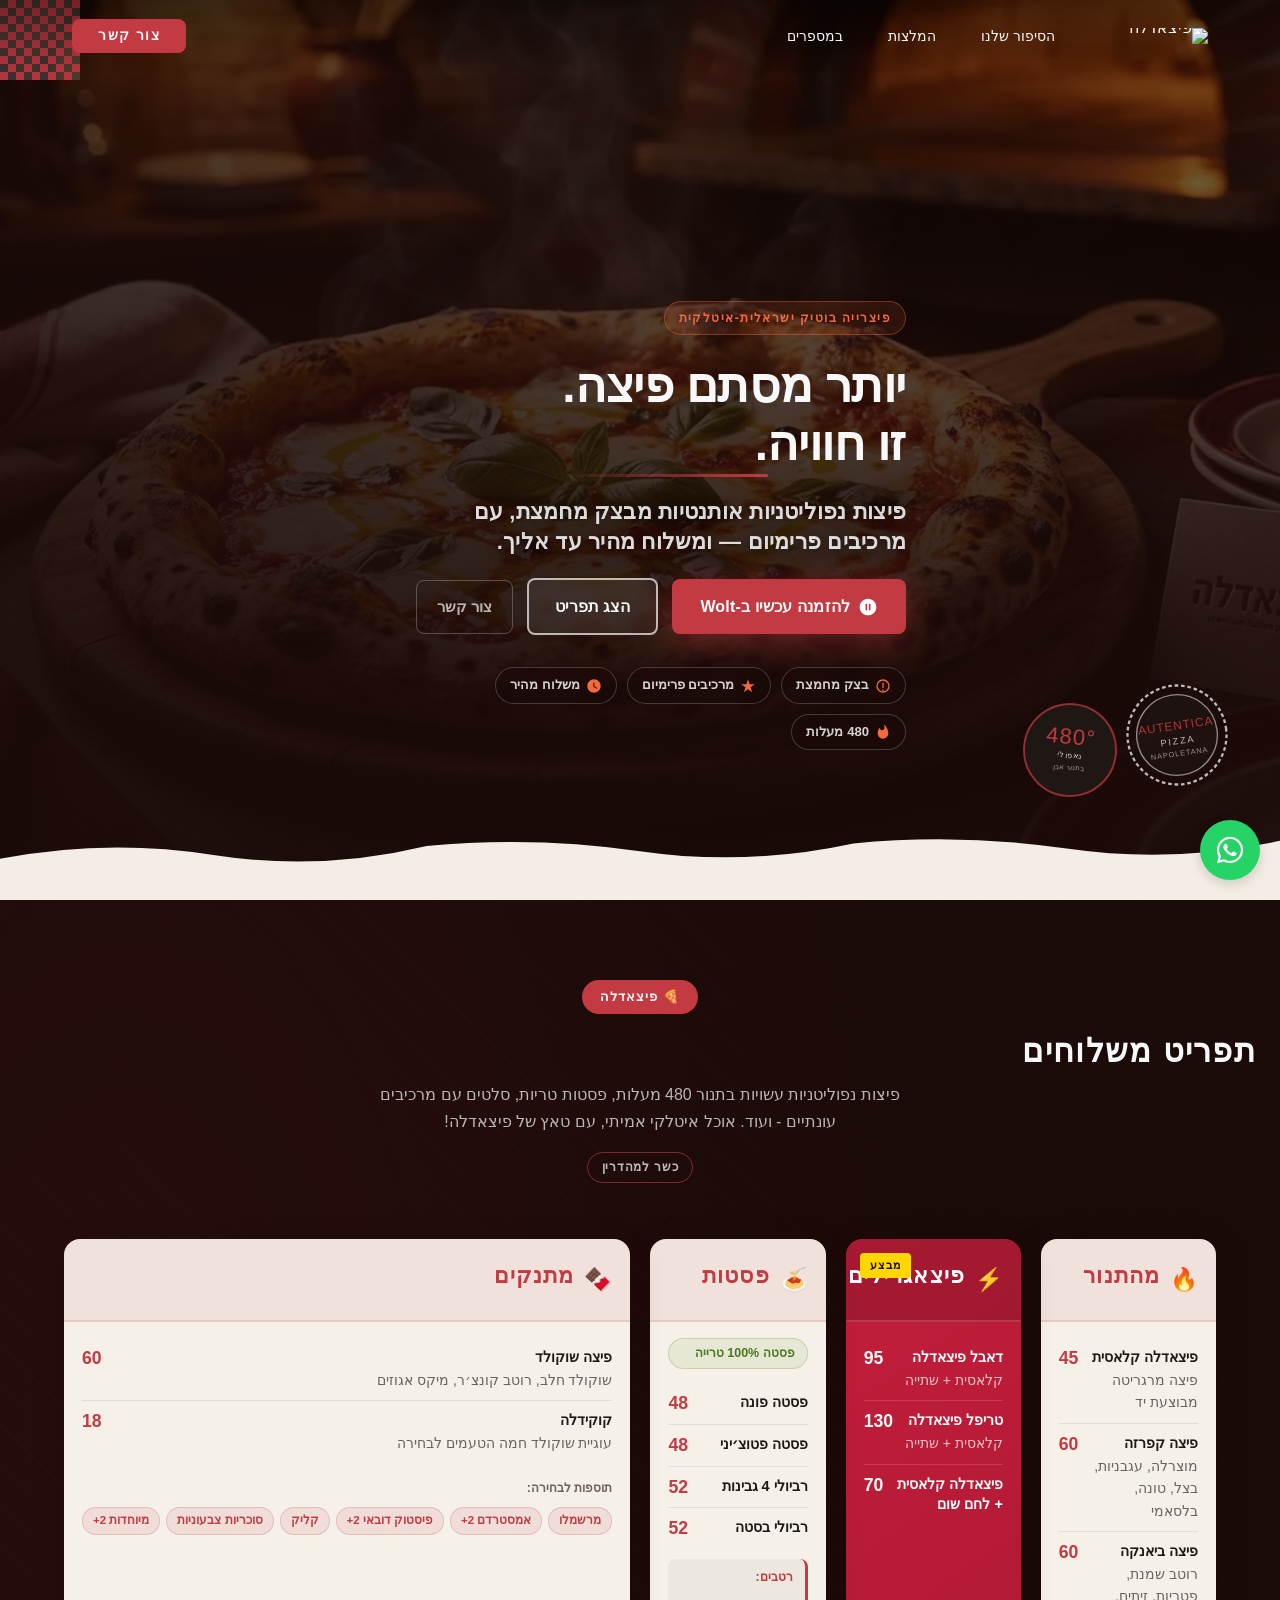
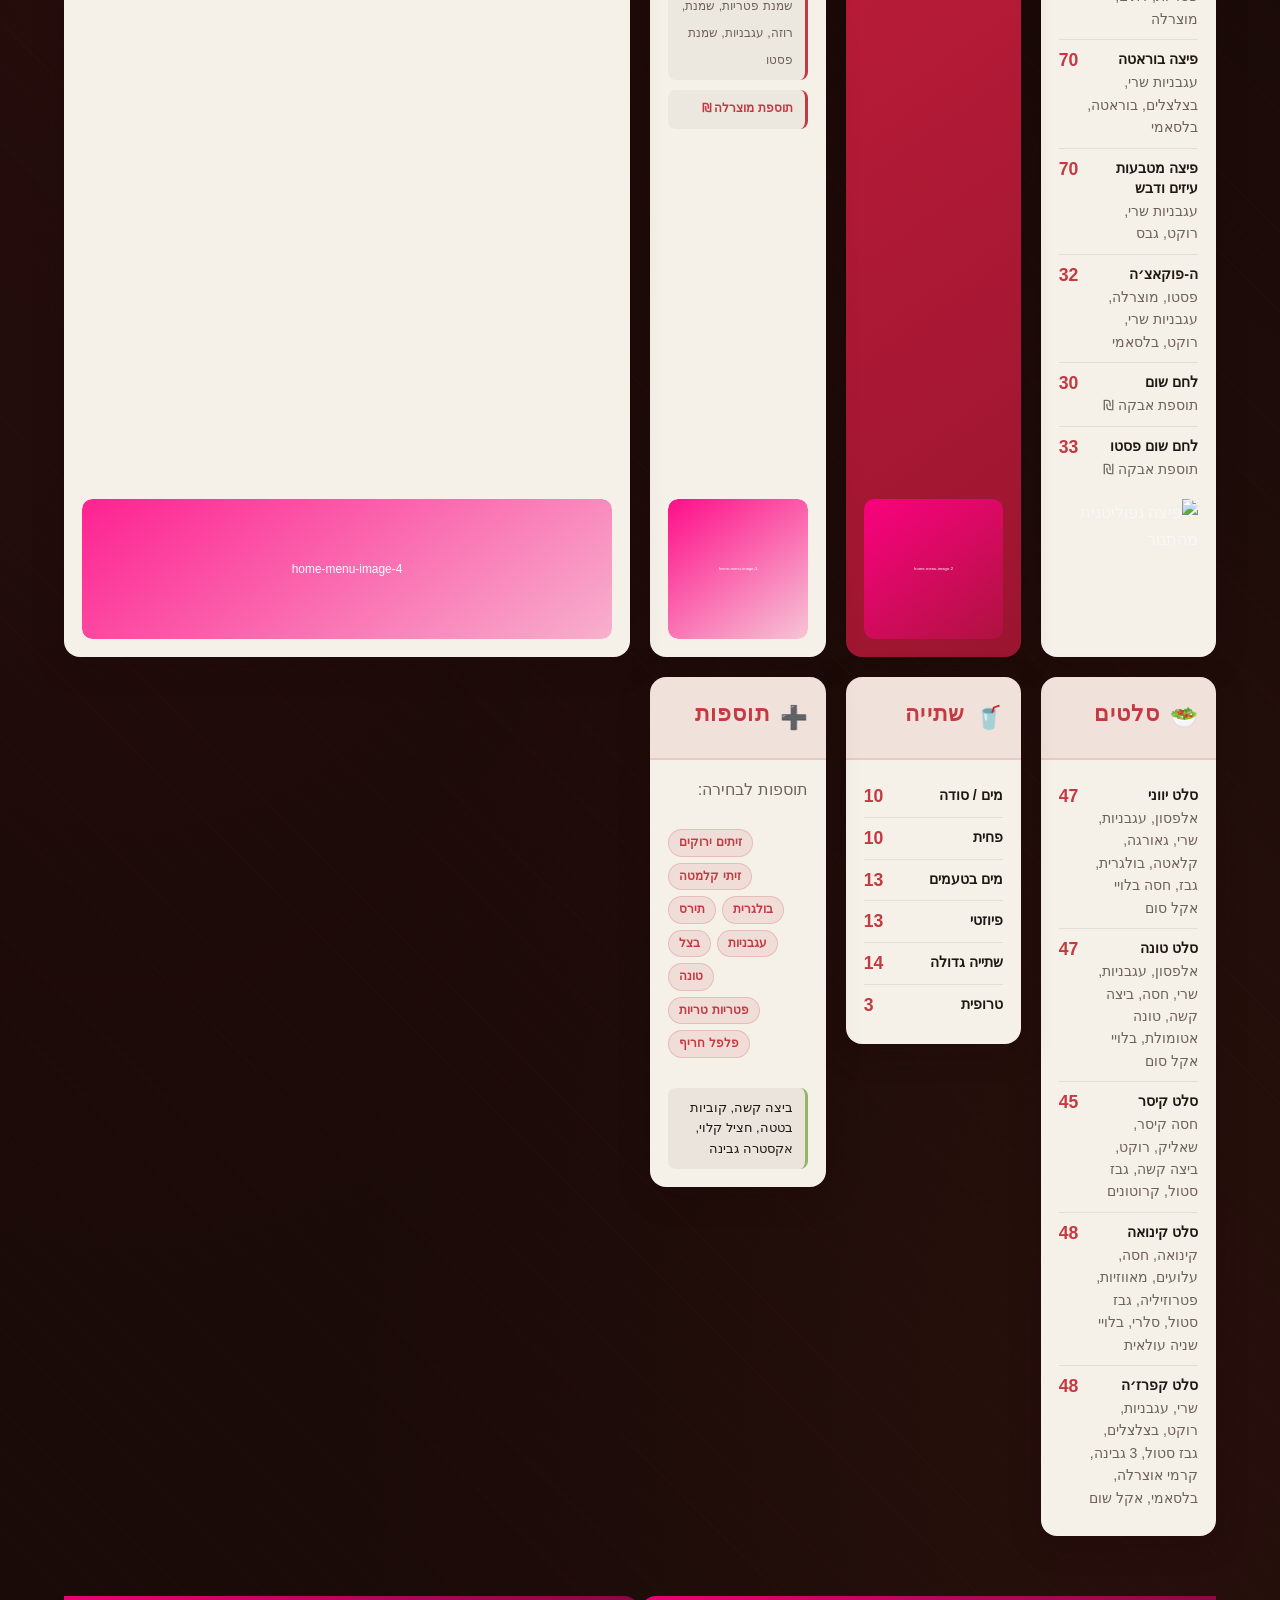
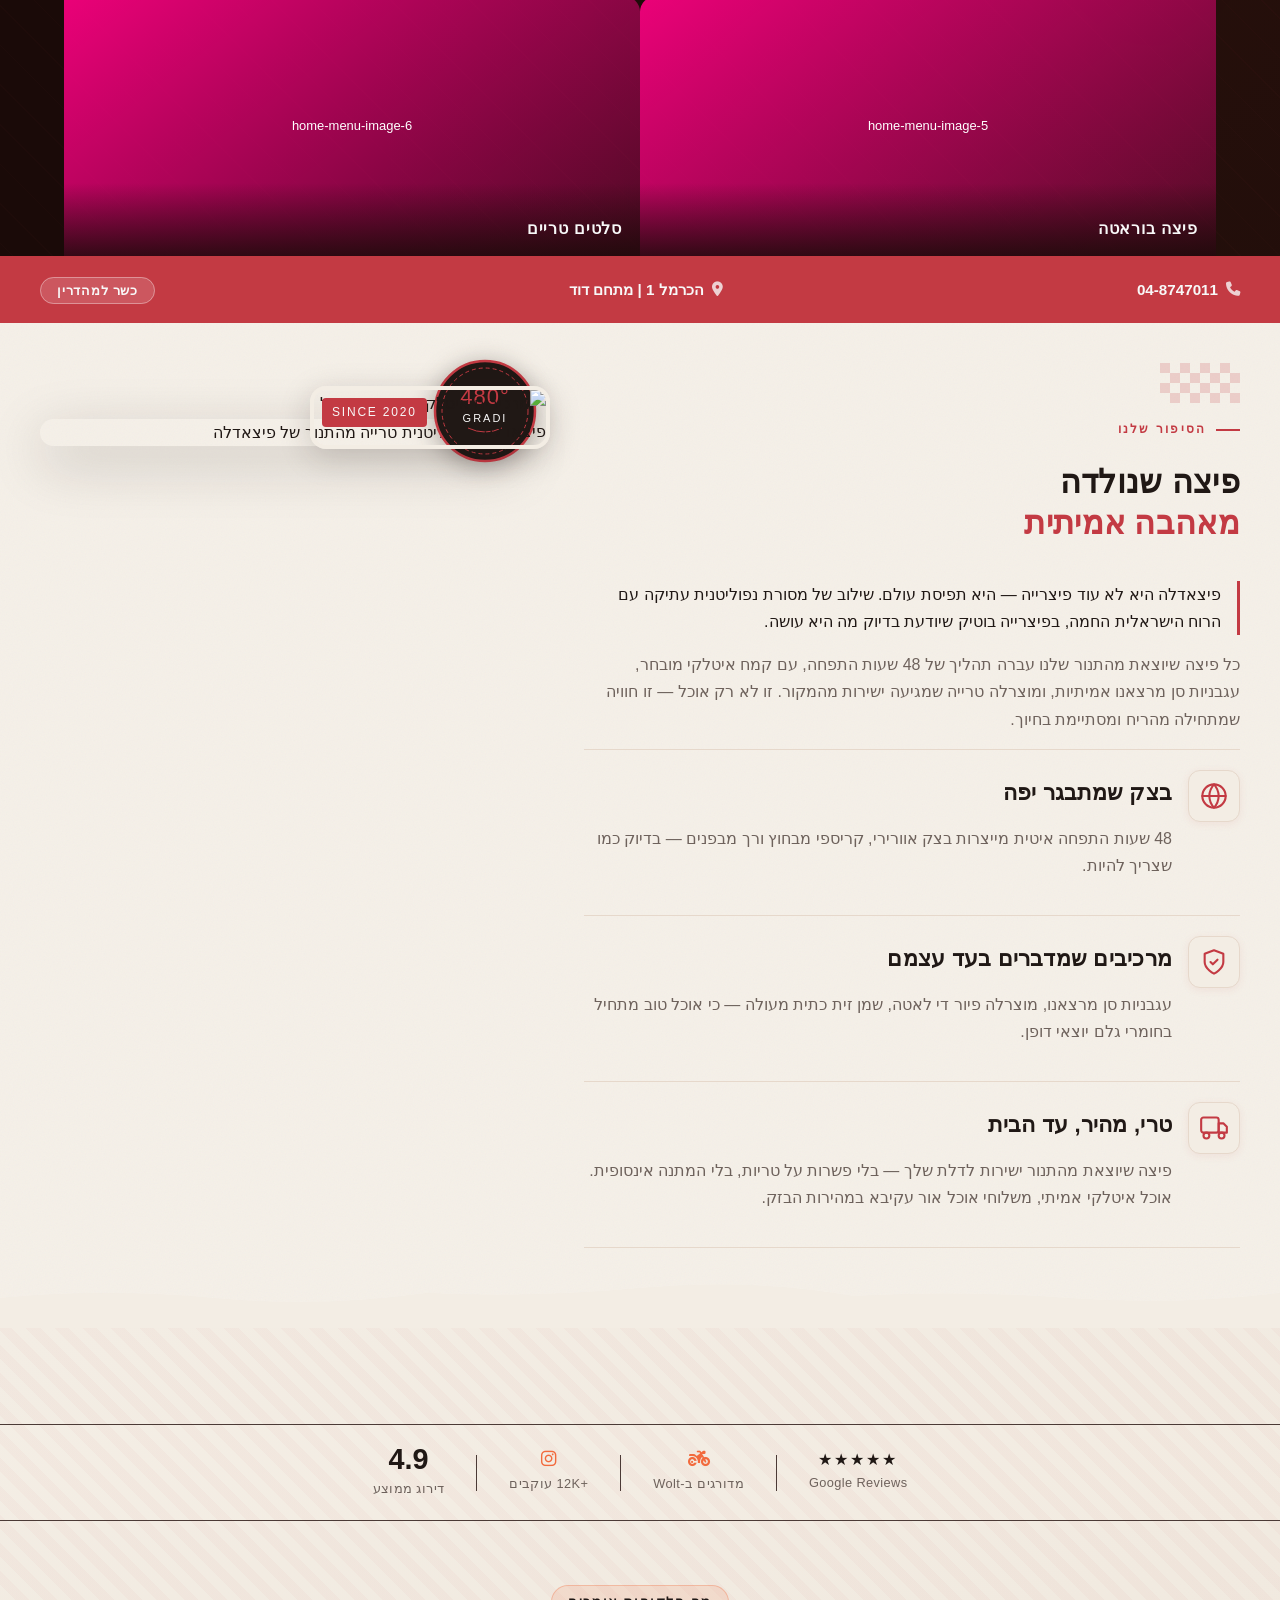
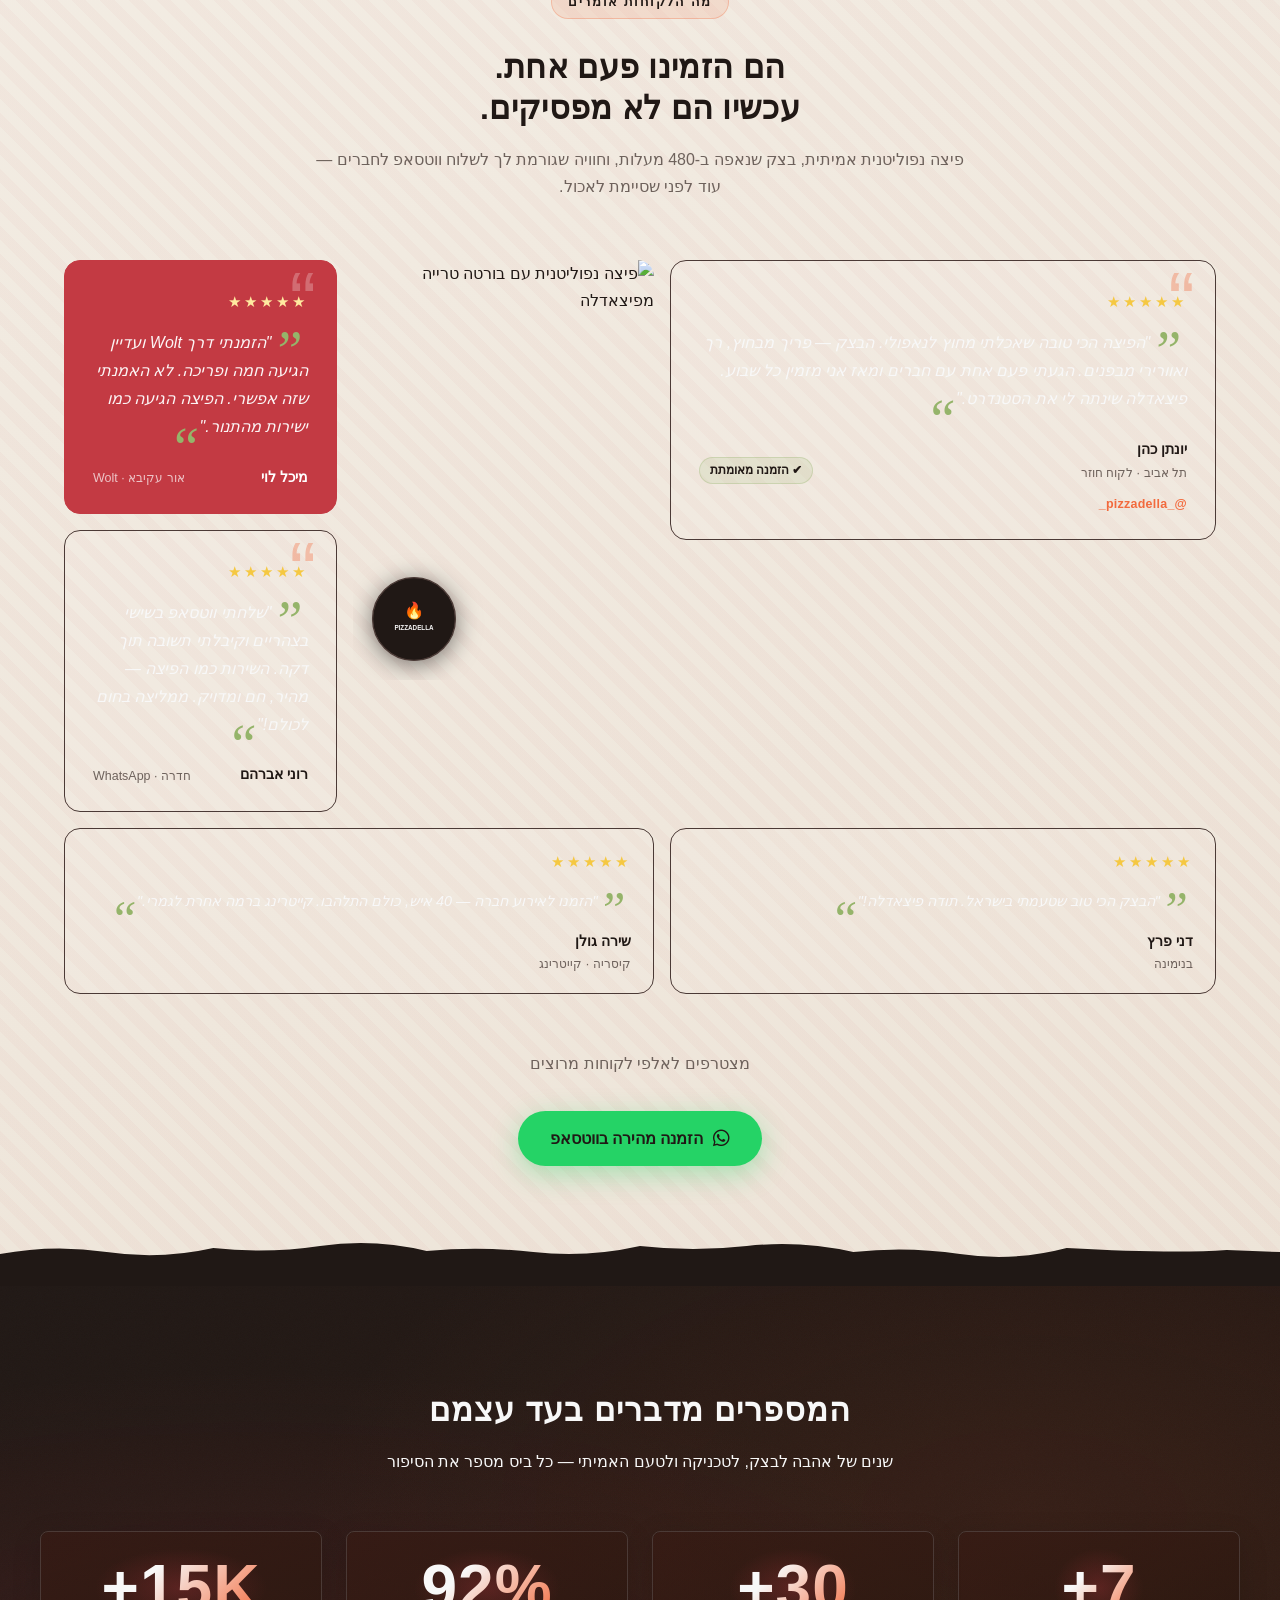
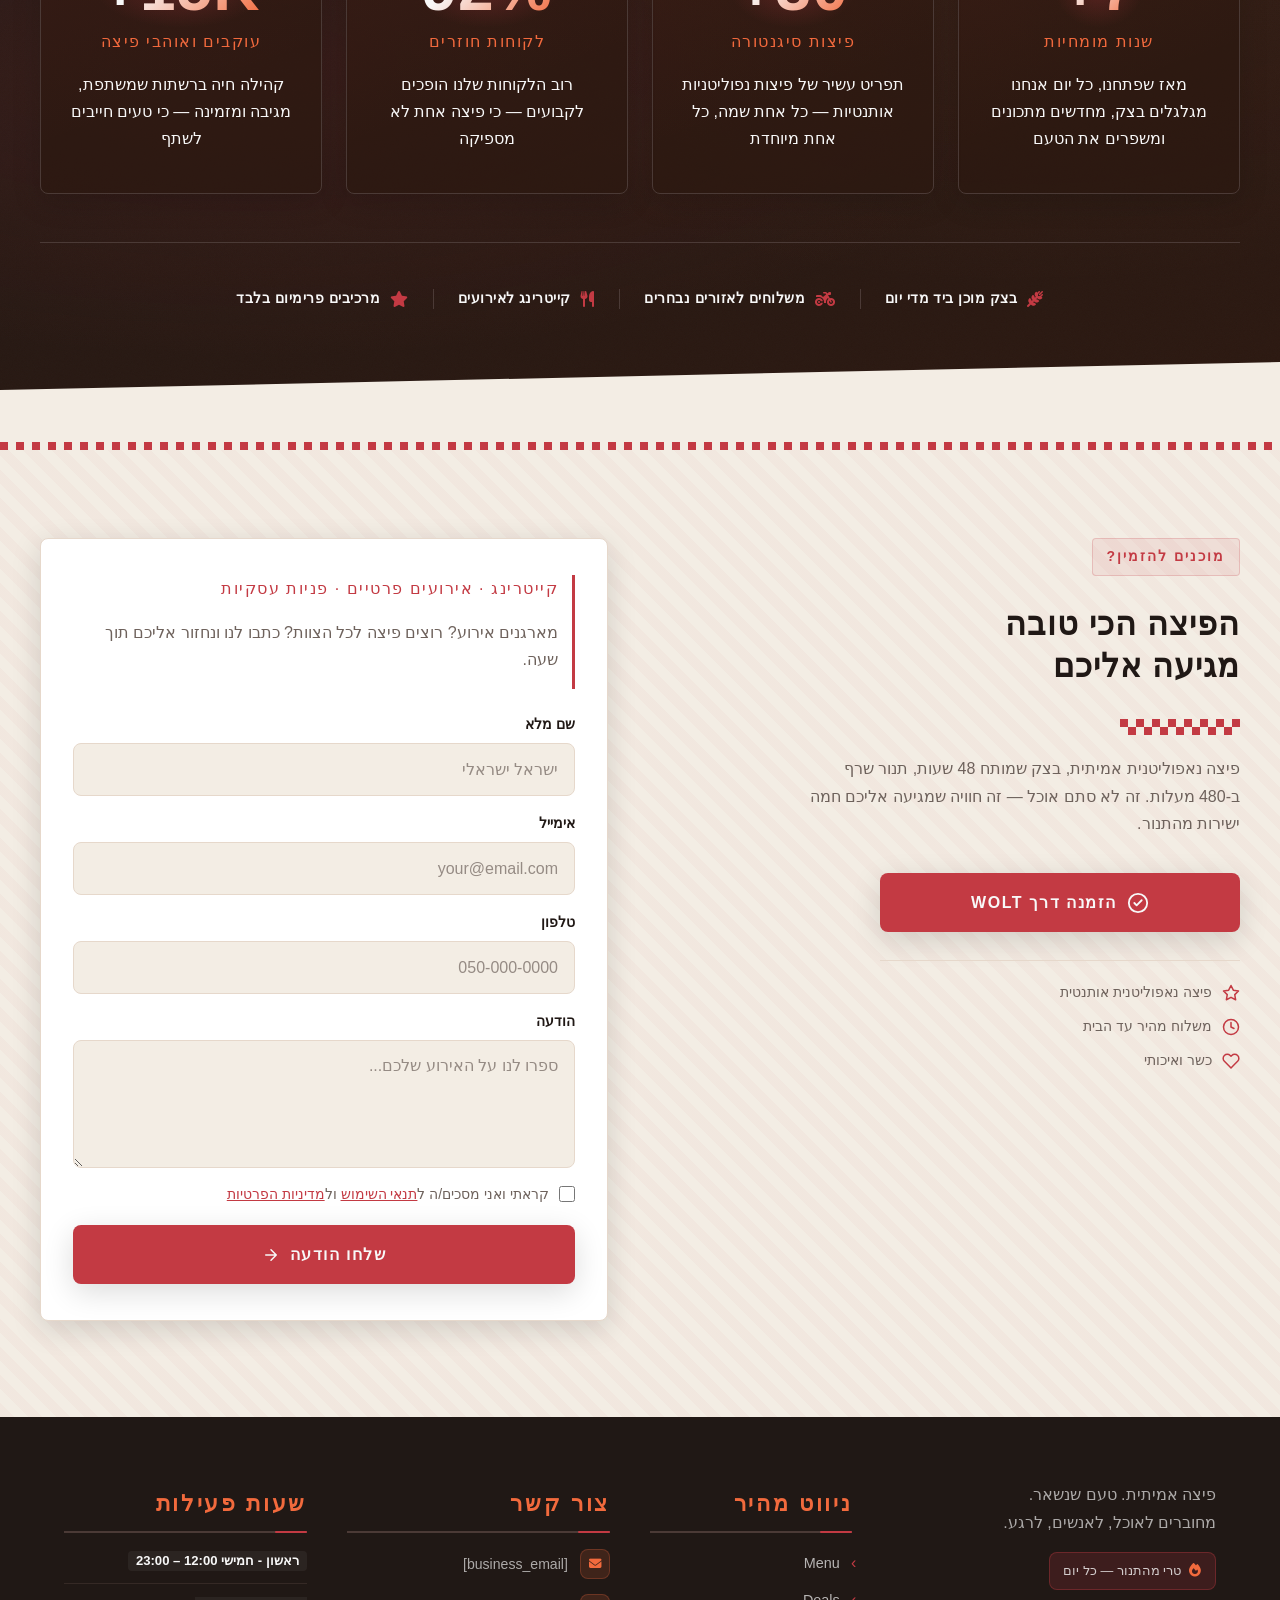
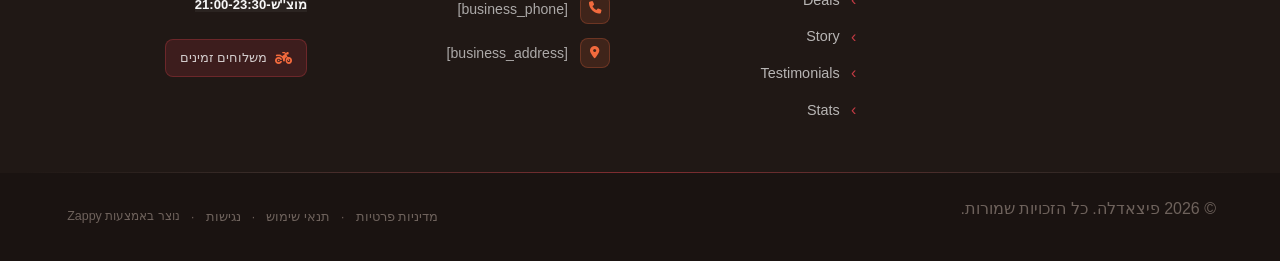
==== commit 664a2f85: "Background sync: Progressive GitHub Sync" ====
--- a/public/index.html
+++ b/public/index.html
@@ -1 +1 @@
-<!doctype html><html dir="rtl" lang="he"><head><meta charset="UTF-8"><meta content="width=device-width,initial-scale=1" name="viewport"><meta content="index, follow" name="robots"><title>fast food restaurants — פיצאדלה</title><meta content="Pizzadella is an Israeli-Italian boutique pizzeria brand specializing in authentic Neapolitan-style pizzas (no pepperoni/bacon/meat visuals). The brand blends I" name="description"><meta content="fast food restaurants, restaurants near me, kosher restaurants near me, פיצה, פיצה אור עקיבא" name="keywords"><link href="/assets/favicon.ico" rel="icon" type="image/x-icon"><link href="/assets/favicon-16x16.png" rel="icon" type="image/png" sizes="16x16"><link href="/assets/favicon-32x32.png" rel="icon" type="image/png" sizes="32x32"><link href="/assets/favicon-48x48.png" rel="icon" type="image/png" sizes="48x48"><link href="/assets/favicon-192x192.png" rel="icon" type="image/png" sizes="192x192"><link href="/assets/favicon-512x512.png" rel="icon" type="image/png" sizes="512x512"><link href="/assets/apple-touch-icon.png" rel="apple-touch-icon"><script>!function(){"use strict";var t="a57fd1d6-979f-4994-a907-9e7fd4be8c5b",e="https://api.zappy5.com/api/analytics/track",a=18e5,n=2592e6,o=!0,i=!0,r=!0;var s=function(){var e="zappy_visitor_"+t,a=null;try{if(a=localStorage.getItem(e)){var o=JSON.parse(a),i=Date.now();if(i-o.created<n)return o.lastSeen=i,localStorage.setItem(e,JSON.stringify(o)),o.id}}catch(t){console.warn("Zappy Analytics: LocalStorage not available")}var r="zv_"+Date.now()+"_"+Math.random().toString(36).substr(2,9);try{localStorage.setItem(e,JSON.stringify({id:r,created:Date.now(),lastSeen:Date.now()}))}catch(t){}return r}(),c=function(){var e="zappy_session_"+t,n=null;try{if(n=sessionStorage.getItem(e)){var o=JSON.parse(n),i=Date.now();if(i-o.timestamp<a)return o.timestamp=i,sessionStorage.setItem(e,JSON.stringify(o)),o.id}}catch(t){console.warn("Zappy Analytics: SessionStorage not available")}var r="zs_"+Date.now()+"_"+Math.random().toString(36).substr(2,9);try{sessionStorage.setItem(e,JSON.stringify({id:r,timestamp:Date.now()}))}catch(t){}return r}();function l(a,n){n=n||{};var o={website_id:t,event_type:a,page_path:window.location.pathname,referrer:document.referrer||"direct",visitor_id:s,session_id:c,metadata:n};if(navigator.sendBeacon){var i=new Blob([JSON.stringify(o)],{type:"application/json"});navigator.sendBeacon(e,i)}else fetch(e,{method:"POST",headers:{"Content-Type":"application/json"},body:JSON.stringify(o),keepalive:!0}).catch(function(t){console.warn("Zappy Analytics: Failed to track event",t)})}o&&l("pageview",{title:document.title,url:window.location.href}),i&&document.addEventListener("click",function(t){var e=t.target;if("BUTTON"===e.tagName||e.closest("button")){var a="BUTTON"===e.tagName?e:e.closest("button");l("click",{element:"button",text:a.textContent.trim().substring(0,100),id:a.id||null,class:a.className||null})}else if("A"===e.tagName||e.closest("a")){var n="A"===e.tagName?e:e.closest("a");l("navigation",{element:"link",text:n.textContent.trim().substring(0,100),href:n.href,external:n.hostname!==window.location.hostname})}},!0),r&&document.addEventListener("submit",function(t){var e=t.target;l("form_submit",{form_id:e.id||null,form_name:e.name||null,form_action:e.action||null,form_method:e.method||"GET"})},!0);var d=Date.now();window.addEventListener("beforeunload",function(){l("page_unload",{time_on_page:Math.floor((Date.now()-d)/1e3),page_path:window.location.pathname})}),window.zappyAnalytics={track:l,getVisitorId:function(){return s},getSessionId:function(){return c}}}()</script><meta content="fast food restaurants — פיצאדלה" property="og:title"><meta content="Pizzadella is an Israeli-Italian boutique pizzeria brand specializing in authentic Neapolitan-style pizzas (no pepperoni/bacon/meat visuals). The brand blends I" property="og:description"><meta content="summary_large_image" name="twitter:card"><meta content="fast food restaurants — פיצאדלה" name="twitter:title"><meta content="Pizzadella is an Israeli-Italian boutique pizzeria brand specializing in authentic Neapolitan-style pizzas (no pepperoni/bacon/meat visuals). The brand blends I" name="twitter:description"><meta content="website" property="og:type"><meta content="he_IL" property="og:locale"><link href="https://cdnjs.cloudflare.com/ajax/libs/font-awesome/6.4.0/css/all.min.css" rel="stylesheet"><style>.skip-link{position:absolute;top:0;left:0;transform:translateY(-200%);padding:12px 18px;background:var(--bg-dark,#1a1a1a);color:var(--text-light,#fff);font-weight:600;border-radius:0 0 8px 0;z-index:10000}.skip-link:focus{transform:none;outline:2px solid var(--ring,#fff);outline-offset:2px}:focus-visible{outline:2px solid var(--ring,currentColor);outline-offset:3px}</style><link href="/assets/favicon.ico" rel="icon" type="image/x-icon"><link href="/assets/favicon-16x16.png" rel="icon" type="image/png" sizes="16x16"><link href="/assets/favicon-32x32.png" rel="icon" type="image/png" sizes="32x32"><link href="/assets/favicon-48x48.png" rel="icon" type="image/png" sizes="48x48"><link href="/assets/favicon-192x192.png" rel="icon" type="image/png" sizes="192x192"><link href="/assets/favicon-512x512.png" rel="icon" type="image/png" sizes="512x512"><link href="/assets/apple-touch-icon.png" rel="apple-touch-icon"><link href="https://cdn.jsdelivr.net/npm/vanilla-cookieconsent@3/dist/cookieconsent.css" rel="stylesheet"><script src="https://cdn.jsdelivr.net/npm/vanilla-cookieconsent@3/dist/cookieconsent.umd.js"></script><script src="https://cdn.jsdelivr.net/gh/mickidum/acc_toolbar/acctoolbar/acctoolbar.min.js"></script><style data-zappy-section-v2-css="true">.index-hero-section{position:relative;width:100%;min-height:100vh;overflow:visible;display:flex;align-items:flex-end;background:var(--bg-dark);color:var(--text-light);padding-bottom:70px;direction:rtl}.index-hero-section .index-hero-bg{position:absolute;inset:0;z-index:0;width:100%;height:100%;background-size:cover;background-position:center}.index-hero-section .index-hero-scrim{position:absolute;inset:0;z-index:1;pointer-events:none;background-color:rgba(26,10,8,.55);background-image:linear-gradient(to top,rgba(26,10,8,.92) 0,rgba(26,10,8,.7) 40%,rgba(26,10,8,.25) 75%,rgba(26,10,8,.1) 100%),linear-gradient(to left,rgba(26,10,8,.5) 0,transparent 60%)}.index-hero-section .index-hero-checker{position:absolute;top:0;inset-inline-end:0;width:120px;height:120px;z-index:2;pointer-events:none;background-image:repeating-conic-gradient(rgba(195,58,67,.9) 0 25%,transparent 0 50%);background-size:20px 20px;opacity:.85;-webkit-mask-image:linear-gradient(to bottom-left,black 30%,transparent 80%);mask-image:linear-gradient(to bottom-left,black 30%,transparent 80%)}.index-hero-section .index-hero-stamp{position:absolute;bottom:140px;inset-inline-start:60px;z-index:10;pointer-events:none;opacity:.9;transform:rotate(-8deg)}.index-hero-section .index-hero-flame-badge{position:absolute;bottom:100px;inset-inline-start:160px;z-index:10;pointer-events:none;transform:rotate(5deg)}.index-hero-section .index-hero-content{position:relative;z-index:10;width:100%;max-width:1200px;margin:0 auto;padding:160px 24px 60px;display:flex;flex-direction:column;align-items:flex-start;gap:20px}.index-hero-section .index-hero-eyebrow{display:inline-block;font-family:Heebo,Assistant,sans-serif;font-size:.75rem;font-weight:700;letter-spacing:.12em;text-transform:uppercase;color:var(--secondary);background:rgba(242,106,61,.12);border:1px solid rgba(242,106,61,.35);padding:6px 14px;border-radius:100px;text-align:right}.index-hero-section .index-hero-h1{font-family:'Bebas Neue','Arial Black',sans-serif;font-size:clamp(3rem, 8vw, 6.5rem);font-weight:800;line-height:1.05;letter-spacing:-.02em;color:var(--text-light);text-align:right;margin:0;display:flex;flex-direction:column}.index-hero-section .index-hero-h1-line1{color:var(--text-light);display:block}.index-hero-section .index-hero-h1-line2{color:var(--primary);display:block;position:relative}.index-hero-section .index-hero-h1-line2::before{content:'';position:absolute;bottom:-4px;inset-inline-end:0;width:60%;height:3px;background:linear-gradient(to left,var(--primary),transparent);border-radius:2px}.index-hero-section .index-hero-subtitle{font-family:Heebo,Assistant,sans-serif;font-size:1.1rem;font-weight:400;line-height:1.65;color:rgba(248,248,248,.88);text-align:right;max-width:520px;margin:0;text-shadow:0 2px 12px rgba(26,10,8,.7)}.index-hero-section .index-hero-ctas{display:flex;flex-direction:row;flex-wrap:wrap;gap:12px;align-items:center;justify-content:flex-start;margin-top:4px}.index-hero-section .index-hero-btn-wolt{display:inline-flex;align-items:center;gap:8px;background:var(--primary);color:#fff;font-family:Heebo,Assistant,sans-serif;font-size:1rem;font-weight:700;padding:14px 28px;border-radius:8px;text-decoration:none;border:none;box-shadow:0 8px 32px rgba(195,58,67,.45);transition:all .3s cubic-bezier(.4,0,.2,1);letter-spacing:.01em}.index-hero-section .index-hero-btn-wolt:hover{background:#a82e36;transform:translateY(-3px);box-shadow:0 12px 40px rgba(195,58,67,.55);color:#fff}.index-hero-section .index-hero-btn-menu{display:inline-flex;align-items:center;gap:8px;background:0 0;color:var(--text-light);font-family:Heebo,Assistant,sans-serif;font-size:1rem;font-weight:700;padding:13px 26px;border-radius:8px;text-decoration:none;border:2px solid rgba(248,248,248,.7);transition:all .3s cubic-bezier(.4,0,.2,1);backdrop-filter:blur(4px);background:rgba(255,255,255,.07)}.index-hero-section .index-hero-btn-menu:hover{border-color:var(--text-light);background:rgba(255,255,255,.15);transform:translateY(-2px);color:var(--text-light)}.index-hero-section .index-hero-btn-contact{display:inline-flex;align-items:center;background:0 0;color:rgba(248,248,248,.7);font-family:Heebo,Assistant,sans-serif;font-size:.95rem;font-weight:600;padding:13px 20px;border-radius:8px;text-decoration:none;border:1px solid rgba(248,248,248,.25);transition:all .3s cubic-bezier(.4,0,.2,1)}.index-hero-section .index-hero-btn-contact:hover{color:var(--text-light);border-color:rgba(248,248,248,.5);background:rgba(255,255,255,.06)}.index-hero-section .index-hero-trust{display:flex;flex-direction:row;flex-wrap:wrap;gap:10px;align-items:center;margin-top:8px}.index-hero-section .index-hero-chip{display:inline-flex;align-items:center;gap:6px;font-family:Heebo,Assistant,sans-serif;font-size:.82rem;font-weight:600;color:rgba(248,248,248,.85);background:rgba(26,10,8,.55);border:1px solid rgba(248,248,248,.2);padding:6px 14px;border-radius:100px;backdrop-filter:blur(6px);white-space:nowrap;transition:all .25s ease}.index-hero-section .index-hero-chip svg{color:var(--secondary);flex-shrink:0}.index-hero-section .index-hero-chip:hover{border-color:rgba(195,58,67,.5);background:rgba(195,58,67,.12)}.index-hero-section .index-hero-divider-wrapper{position:absolute;bottom:0;left:0;width:100%;height:70px;pointer-events:none;z-index:5}.index-hero-section .index-hero-divider-wrapper svg{display:block;width:100%;height:100%}@media (max-width:1024px){.index-hero-section .index-hero-stamp{inset-inline-start:30px;bottom:130px;width:100px;height:100px}.index-hero-section .index-hero-flame-badge{inset-inline-start:120px;bottom:90px;width:84px;height:84px}}@media (max-width:768px){.index-hero-section{min-height:100svh;align-items:flex-end}.index-hero-section .index-hero-content{padding:100px 16px 50px;gap:16px}.index-hero-section .index-hero-h1{font-size:clamp(2.8rem, 14vw, 4.5rem)}.index-hero-section .index-hero-subtitle{font-size:1rem;max-width:100%}.index-hero-section .index-hero-ctas{gap:10px}.index-hero-section .index-hero-btn-wolt{padding:13px 22px;font-size:.95rem;width:100%;justify-content:center}.index-hero-section .index-hero-btn-menu{padding:11px 20px;font-size:.9rem}.index-hero-section .index-hero-btn-contact{padding:11px 16px;font-size:.88rem}.index-hero-section .index-hero-trust{gap:8px}.index-hero-section .index-hero-chip{font-size:.78rem;padding:5px 11px}.index-hero-section .index-hero-stamp{position:static;display:none}.index-hero-section .index-hero-flame-badge{position:static;display:none}.index-hero-section .index-hero-checker{width:80px;height:80px}}.hero .hero-title,.hero h1,.hero-section h1,.hero-title,[class*=hero-] h1,[class~=hero] h1{font-size:48px!important;line-height:1.2!important}@media (max-width:1024px){.hero .hero-title,.hero h1,.hero-section h1,.hero-title,[class*=hero-] h1,[class~=hero] h1{font-size:36px!important}}@media (max-width:768px){.hero .hero-title,.hero h1,.hero-section h1,.hero-title,[class*=hero-] h1,[class~=hero] h1{font-size:28px!important}}</style><style data-zappy-section-v2-css="true">.home-menu-section{direction:rtl;background-color:#1a0a08;background-image:radial-gradient(ellipse at 10% 20%,rgba(195,58,67,.08) 0,transparent 50%),radial-gradient(ellipse at 90% 80%,rgba(242,106,61,.06) 0,transparent 50%),repeating-linear-gradient(45deg,rgba(195,58,67,.025) 0,rgba(195,58,67,.025) 1px,transparent 1px,transparent 28px);color:var(--text-light);padding:80px 0 0;position:relative;overflow:visible;font-family:Heebo,Assistant,sans-serif}.home-menu-section .menu-header{text-align:center;padding:0 24px 56px;position:relative;z-index:2}.home-menu-section .menu-badge{display:inline-block;background:var(--primary);color:var(--text-light);font-size:.8rem;font-weight:700;letter-spacing:.08em;text-transform:uppercase;padding:6px 18px;border-radius:100px;margin-bottom:16px}.home-menu-section .menu-title{font-family:'Bebas Neue',Heebo,sans-serif;font-size:clamp(2.8rem, 7vw, 5rem);font-weight:700;letter-spacing:.04em;line-height:1.1;color:var(--text-light);margin:0 0 16px;text-align:center}.home-menu-section .menu-subtitle{font-size:1rem;line-height:1.7;color:rgba(248,248,248,.72);max-width:560px;margin:0 auto 20px;text-align:center}.home-menu-section .kosher-badge{display:inline-block;border:1.5px solid rgba(195,58,67,.6);color:rgba(248,248,248,.75);font-size:.78rem;font-weight:600;padding:4px 14px;border-radius:100px;letter-spacing:.06em}.home-menu-section .menu-grid{display:grid;grid-template-columns:repeat(3,1fr);gap:20px;max-width:1200px;margin:0 auto;padding:0 24px 60px;position:relative;z-index:2;direction:rtl}.home-menu-section .menu-card{background:#f5f0e8;border-radius:16px;overflow:hidden;box-shadow:0 8px 32px rgba(26,10,8,.22);display:flex;flex-direction:column;position:relative}.home-menu-section .card-header-bar{display:flex;flex-direction:row;align-items:center;gap:10px;padding:14px 18px 12px;background:rgba(195,58,67,.08);border-bottom:2px solid rgba(195,58,67,.15)}.home-menu-section .card-emoji{font-size:1.4rem;line-height:1}.home-menu-section .card-title{font-family:'Bebas Neue',Heebo,sans-serif;font-size:1.5rem;font-weight:700;letter-spacing:.05em;color:var(--primary);margin:0;line-height:1.2}.home-menu-section .card-body{padding:16px 18px 18px;flex:1;display:flex;flex-direction:column;gap:10px}.home-menu-section .menu-items-list{list-style:none;margin:0;padding:0;display:flex;flex-direction:column;gap:0}.home-menu-section .menu-item{display:flex;flex-direction:row;justify-content:space-between;align-items:flex-start;gap:8px;padding:9px 0;border-bottom:1px solid rgba(26,10,8,.08)}.home-menu-section .menu-item:last-child{border-bottom:none}.home-menu-section .item-name{font-size:.9rem;font-weight:600;color:var(--text-dark);line-height:1.4;display:flex;flex-direction:column;gap:2px;text-align:right;flex:1}.home-menu-section .item-name small{font-size:.75rem;font-weight:400;color:var(--text-muted);line-height:1.4}.home-menu-section .item-price{font-family:'Bebas Neue',Heebo,sans-serif;font-size:1.1rem;font-weight:700;color:var(--primary);white-space:nowrap;flex-shrink:0;line-height:1.3}.home-menu-section .item-price.gold{color:#c8960c}.home-menu-section .card-deals{background:linear-gradient(145deg,#c41e3a 0,#9b1530 100%)}.home-menu-section .card-deals .card-header-bar{background:rgba(0,0,0,.15);border-bottom-color:rgba(255,255,255,.15)}.home-menu-section .card-deals .card-title{color:#fff}.home-menu-section .card-deals .menu-item{border-bottom-color:rgba(255,255,255,.15)}.home-menu-section .card-deals .item-name{color:#fff}.home-menu-section .card-deals .item-name small{color:rgba(255,255,255,.72)}.home-menu-section .deal-ribbon{position:absolute;top:14px;left:14px;background:gold;color:#1a0a08;font-size:.7rem;font-weight:800;letter-spacing:.1em;text-transform:uppercase;padding:3px 10px;border-radius:4px;z-index:3}.home-menu-section .card-food-image{margin-top:auto;border-radius:10px;overflow:hidden;height:140px;flex-shrink:0}.home-menu-section .card-food-image img{width:100%;height:100%;object-fit:cover;display:block;border-radius:10px}.home-menu-section .freshness-tag{display:inline-block;background:rgba(149,180,106,.15);color:#4a7a1e;font-size:.78rem;font-weight:700;padding:4px 12px;border-radius:100px;border:1px solid rgba(149,180,106,.4);margin-bottom:4px;text-align:right}.home-menu-section .sauce-block{background:rgba(26,10,8,.04);border-radius:8px;padding:8px 12px;border-inline-start:3px solid var(--primary)}.home-menu-section .sauce-label{font-size:.78rem;font-weight:700;color:var(--primary);display:block;margin-bottom:2px}.home-menu-section .sauce-text{font-size:.78rem;color:var(--text-muted);line-height:1.5}.home-menu-section .toppings-section{margin-top:4px}.home-menu-section .toppings-label{font-size:.78rem;font-weight:700;color:var(--text-muted);display:block;margin-bottom:8px}.home-menu-section .toppings-tags{display:flex;flex-wrap:wrap;gap:6px;justify-content:flex-end}.home-menu-section .tag{background:rgba(195,58,67,.1);color:var(--primary);font-size:.72rem;font-weight:600;padding:3px 10px;border-radius:100px;border:1px solid rgba(195,58,67,.2);white-space:nowrap}.home-menu-section .card-extras .extras-intro{font-size:.82rem;font-weight:700;color:var(--text-muted);margin:0 0 8px;text-align:right}.home-menu-section .extras-tags{display:flex;flex-wrap:wrap;gap:6px;justify-content:flex-end;margin-bottom:12px}.home-menu-section .extras-items{margin-top:8px}.home-menu-section .extras-tier{background:rgba(26,10,8,.05);border-radius:8px;padding:10px 12px;border-inline-start:3px solid var(--accent)}.home-menu-section .tier-label{font-size:.8rem;color:var(--text-dark);line-height:1.6;text-align:right;display:block}.home-menu-section .photo-strip{display:grid;grid-template-columns:1fr 1fr;gap:0;max-width:1200px;margin:0 auto 0;padding:0 24px 0;position:relative;z-index:2}.home-menu-section .photo-strip-item{position:relative;overflow:hidden}.home-menu-section .photo-strip-item:first-child{border-radius:16px 0 0 0}.home-menu-section .photo-strip-item:last-child{border-radius:0 16px 0 0}.home-menu-section .photo-strip-img{height:260px;overflow:hidden}.home-menu-section .photo-strip-img img{width:100%;height:100%;object-fit:cover;display:block;transition:transform .4s ease}.home-menu-section .photo-strip-item:hover .photo-strip-img img{transform:scale(1.04)}.home-menu-section .photo-label{position:absolute;bottom:0;right:0;left:0;background:linear-gradient(to top,rgba(26,10,8,.82) 0,transparent 100%);color:var(--text-light);font-size:1rem;font-weight:700;font-family:'Bebas Neue',Heebo,sans-serif;letter-spacing:.05em;padding:32px 18px 14px;text-align:right}.home-menu-section .menu-footer-bar{background:var(--primary);margin-top:0;padding:20px 24px;position:relative;z-index:2}.home-menu-section .footer-bar-inner{max-width:1200px;margin:0 auto;display:flex;flex-direction:row;align-items:center;justify-content:space-between;gap:16px;flex-wrap:wrap}.home-menu-section .footer-info-item{display:flex;flex-direction:row;align-items:center;gap:8px;color:var(--text-light);font-size:.95rem;font-weight:600}.home-menu-section .footer-info-item i{color:rgba(248,248,248,.8);font-size:.9rem}.home-menu-section .kosher-footer-badge{background:rgba(255,255,255,.15);color:var(--text-light);font-size:.8rem;font-weight:700;letter-spacing:.06em;padding:5px 16px;border-radius:100px;border:1.5px solid rgba(255,255,255,.35)}.home-menu-section .menu-card{transition:transform .25s ease,box-shadow .25s ease}.home-menu-section .menu-card:hover{transform:translateY(-4px);box-shadow:0 16px 48px rgba(26,10,8,.32)}@media (max-width:1024px){.home-menu-section .menu-grid{grid-template-columns:repeat(2,1fr)}}@media (max-width:768px){.home-menu-section{padding-top:100px}.home-menu-section .menu-header{padding:0 16px 36px}.home-menu-section .menu-title{font-size:2.8rem}.home-menu-section .menu-grid{grid-template-columns:1fr!important;padding:0 16px 40px;gap:16px}.home-menu-section .photo-strip{grid-template-columns:1fr!important;padding:0 16px 0;gap:0}.home-menu-section .photo-strip-item:first-child{border-radius:12px 12px 0 0}.home-menu-section .photo-strip-item:last-child{border-radius:0 0 0 0}.home-menu-section .photo-strip-img{height:200px}.home-menu-section .footer-bar-inner{flex-direction:column;align-items:flex-end;gap:10px}.home-menu-section .deal-ribbon{top:10px;left:10px}.home-menu-section .card-food-image{height:120px}}@media (max-width:480px){.home-menu-section .menu-title{font-size:2.2rem}.home-menu-section .menu-subtitle{font-size:.9rem}}[data-layout-spec=Home-menu] .home-menu-headline,[data-layout-spec=Home-menu] .home-menu-section__title,[data-layout-spec=Home-menu] .home-menu-title,[data-layout-spec=Home-menu] .menu-headline,[data-layout-spec=Home-menu] h2[class*=headline],[data-layout-spec=Home-menu] h2[class*=menu-title]{white-space:nowrap!important;overflow-wrap:normal!important;word-break:keep-all!important;width:max-content!important;max-width:min(100%,12ch)!important;line-height:.86!important;position:relative!important;z-index:4!important}[data-layout-spec=Home-menu] .home-menu-headline-col,[data-layout-spec=Home-menu] .home-menu-left,[data-layout-spec=Home-menu] .home-menu-section__copy,[data-layout-spec=Home-menu] [class*=menu][class*=copy],[data-layout-spec=Home-menu] [class*=menu][class*=headline-col]{min-width:0!important;max-width:min(36ch,28%)!important}[data-layout-spec=Home-menu] .home-menu-container,[data-layout-spec=Home-menu] .home-menu-section__container,[data-layout-spec=Home-menu] .menu-container,[data-layout-spec=Home-menu] [class*=menu-container]{display:grid!important;grid-template-columns:minmax(0,max-content) minmax(0,1fr)!important;gap:clamp(2rem,5vw,4rem)!important;align-items:start!important;overflow:visible!important}[data-layout-spec=Home-menu] .home-menu-subhead,[data-layout-spec=Home-menu] .home-menu-subhead .font-accent,[data-layout-spec=Home-menu] .home-menu-subheadline,[data-layout-spec=Home-menu] .home-menu-subheadline .font-accent,[data-layout-spec=Home-menu] .home-menu-subheadline.font-accent,[data-layout-spec=Home-menu] .menu-accent-line,[data-layout-spec=Home-menu] .menu-accent-line .font-accent{font-family:var(--accent-font, "Permanent Marker", "Bebas Neue", cursive)!important;color:var(--primary,#ef3b24)!important;font-size:clamp(2rem, 3.8vw, 3.8rem)!important;line-height:.9!important;letter-spacing:-.02em!important;text-transform:uppercase!important;white-space:nowrap!important;overflow-wrap:normal!important;word-break:keep-all!important;position:relative!important;z-index:4!important}[data-layout-spec=Home-menu] .menu-grid{grid-template-columns:repeat(3,minmax(0,1fr))!important;grid-auto-rows:auto!important;align-items:start!important}[data-layout-spec=Home-menu] .menu-grid>*{min-width:0!important;max-width:100%!important}[data-layout-spec=Home-menu] :is(article,[data-layout-spec=Home-menu] [class*=card]):has(img[data-placeholder]){grid-row:1!important;align-self:stretch!important;min-width:0!important;max-width:100%!important}@media (min-width:1181px){[data-layout-spec=Home-menu] :is(article,[data-layout-spec=Home-menu] [class*=card]):has(img[data-placeholder]):first-of-type{grid-column:1!important}[data-layout-spec=Home-menu] :is(article,[data-layout-spec=Home-menu] [class*=card]):has(img[data-placeholder]):nth-of-type(2){grid-column:2!important}[data-layout-spec=Home-menu] :is(article,[data-layout-spec=Home-menu] [class*=card]):has(img[data-placeholder]):nth-of-type(3){grid-column:3!important}}[data-layout-spec=Home-menu] .deco-asset{max-width:min(var(--deco-w),24vw)!important}@media (max-width:1180px) and (min-width:901px){[data-layout-spec=Home-menu] .menu-grid{grid-template-columns:repeat(2,minmax(0,1fr))!important;grid-auto-flow:row!important}[data-layout-spec=Home-menu] :is(article,[data-layout-spec=Home-menu] [class*=card]):has(img[data-placeholder]){grid-row:auto!important;grid-column:auto!important}[data-layout-spec=Home-menu] :is(article,[data-layout-spec=Home-menu] [class*=card]):has(img[data-placeholder]) [class*=img-wrap] img,[data-layout-spec=Home-menu] :is(article,[data-layout-spec=Home-menu] [class*=card]):has(img[data-placeholder]) img,[data-layout-spec=Home-menu] :is(article,[data-layout-spec=Home-menu] [class*=card]):has(img[data-placeholder]) picture img{width:100%!important;max-width:100%!important;height:auto!important;min-width:0!important;display:block!important}[data-layout-spec=Home-menu] :is(article,[data-layout-spec=Home-menu] [class*=card]):has(img[data-placeholder]) [class*=img-wrap],[data-layout-spec=Home-menu] :is(article,[data-layout-spec=Home-menu] [class*=card]):has(img[data-placeholder]) picture{width:100%!important;min-width:0!important;max-width:100%!important}}@media (max-width:900px){[data-layout-spec=Home-menu] .home-menu-container,[data-layout-spec=Home-menu] .home-menu-section__container,[data-layout-spec=Home-menu] .menu-container,[data-layout-spec=Home-menu] [class*=menu][class*=container]{display:grid!important;grid-template-columns:minmax(0,1fr)!important;gap:clamp(2rem,6vw,3.5rem)!important;overflow:visible!important}[data-layout-spec=Home-menu] .home-menu-headline-col,[data-layout-spec=Home-menu] .home-menu-left,[data-layout-spec=Home-menu] .home-menu-section__copy,[data-layout-spec=Home-menu] .menu-intro,[data-layout-spec=Home-menu] [class*=menu][class*=copy],[data-layout-spec=Home-menu] [class*=menu][class*=headline-col],[data-layout-spec=Home-menu] [class*=menu][class*=intro]{max-width:100%!important;width:100%!important;min-width:0!important;grid-column:1!important;grid-row:auto!important}[data-layout-spec=Home-menu] .home-menu-headline,[data-layout-spec=Home-menu] .home-menu-title,[data-layout-spec=Home-menu] .menu-headline{max-width:100%!important;width:100%!important;text-align:center!important}[data-layout-spec=Home-menu] .home-menu-cards,[data-layout-spec=Home-menu] .home-menu-cards-grid,[data-layout-spec=Home-menu] .home-menu-cards-wrap,[data-layout-spec=Home-menu] .menu-grid{display:grid!important;grid-template-columns:minmax(0,1fr)!important;grid-auto-flow:row!important;width:100%!important;max-width:100%!important;min-width:0!important;overflow:visible!important}[data-layout-spec=Home-menu] :is(article,[data-layout-spec=Home-menu] [class*=card]):has(img[data-placeholder]){grid-column:1!important;grid-row:auto!important;width:100%!important;min-width:0!important;max-width:100%!important;transform:none!important}[data-layout-spec=Home-menu] .home-menu-card>*,[data-layout-spec=Home-menu] [class*=menu-card]>*{min-width:0!important;max-width:100%!important}[data-layout-spec=Home-menu] .deco-asset{display:none!important}}</style><style data-zappy-section-v2-css="true">.index-story-section{position:relative;overflow:visible;background-color:var(--bg-light);background-image:repeating-linear-gradient(45deg,rgba(195,58,67,.03) 0,rgba(195,58,67,.03) 10px,transparent 10px,transparent 20px);color:var(--text-dark);padding:90px 24px 80px;direction:rtl}.index-story-section .story-checker-decor{position:absolute;top:40px;inset-inline-start:40px;opacity:.18;pointer-events:none;z-index:0}.index-story-section .story-container{position:relative;z-index:1;max-width:1200px;margin:0 auto;display:grid;grid-template-columns:1fr 480px;gap:64px;align-items:start;direction:rtl}.index-story-section .story-text-col{display:flex;flex-direction:column;gap:0;text-align:right}.index-story-section .story-eyebrow{display:inline-block;font-family:Heebo,Assistant,sans-serif;font-size:.75rem;font-weight:700;letter-spacing:.18em;text-transform:uppercase;color:var(--primary);margin-bottom:14px;padding-inline-end:0;position:relative}.index-story-section .story-eyebrow::before{content:'';display:inline-block;width:24px;height:2px;background:var(--primary);vertical-align:middle;margin-inline-end:10px}.index-story-section .story-headline{font-family:'Bebas Neue',Heebo,sans-serif;font-size:clamp(2.8rem, 5vw, 4rem);font-weight:700;line-height:1.1;letter-spacing:.01em;color:var(--text-dark);margin:0 0 8px 0;text-align:right}.index-story-section .story-headline-accent{color:var(--primary);-webkit-text-fill-color:var(--primary)}.index-story-section .story-lead{font-family:Heebo,Assistant,sans-serif;font-size:1rem;font-weight:600;line-height:1.75;color:var(--text-dark);margin:20px 0 16px 0;padding-inline-start:16px;border-inline-start:3px solid var(--primary);text-align:right}.index-story-section .story-body{font-family:Heebo,Assistant,sans-serif;font-size:1rem;line-height:1.7;color:var(--text-muted);margin:0 0 36px 0;text-align:right}.index-story-section .story-values-list{list-style:none;padding:0;margin:0;display:flex;flex-direction:column;gap:0}.index-story-section .story-value-item{display:grid;grid-template-columns:52px 1fr;gap:16px;align-items:start;padding:20px 0;border-bottom:1px solid var(--border-light);direction:rtl}.index-story-section .story-value-item:first-child{border-top:1px solid var(--border-light)}.index-story-section .story-value-icon-wrap{width:52px;height:52px;background:var(--bg-light);border:1.5px solid var(--border-light);border-radius:12px;display:flex;align-items:center;justify-content:center;color:var(--primary);flex-shrink:0;box-shadow:0 2px 8px rgba(195,58,67,.08);transition:background .2s,box-shadow .2s}.index-story-section .story-value-item:hover .story-value-icon-wrap{background:rgba(195,58,67,.07);box-shadow:0 4px 16px rgba(195,58,67,.15)}.index-story-section .story-value-content{text-align:right}.index-story-section .story-value-title{font-family:Heebo,Assistant,sans-serif;font-size:1.05rem;font-weight:700;color:var(--text-dark);margin:0 0 6px 0;line-height:1.3}.index-story-section .story-value-desc{font-family:Heebo,Assistant,sans-serif;font-size:.9rem;line-height:1.65;color:var(--text-muted);margin:0}.index-story-section .story-image-col{position:relative;display:flex;flex-direction:column;align-items:flex-end;gap:0}.index-story-section .story-image-primary-wrap{position:relative;width:100%;max-width:480px;z-index:2}.index-story-section .story-image-primary{width:100%;height:560px;object-fit:cover;border-radius:20px;box-shadow:0 16px 56px rgba(32,24,21,.22);display:block}.index-story-section .story-stamp-badge{position:absolute;bottom:-20px;inset-inline-start:-20px;z-index:10;pointer-events:none;filter:drop-shadow(0 4px 12px rgba(32,24,21,.35))}.index-story-section .story-image-secondary-wrap{position:relative;width:240px;margin-top:-60px;margin-inline-end:0;inset-inline-start:-30px;align-self:flex-start;z-index:3}.index-story-section .story-image-secondary{width:240px;height:240px;object-fit:cover;border-radius:16px;box-shadow:0 8px 32px rgba(32,24,21,.18);display:block;border:4px solid var(--bg-light)}.index-story-section .story-secondary-label{position:absolute;top:12px;inset-inline-end:12px;background:var(--primary);color:var(--text-light);font-family:'Bebas Neue',sans-serif;font-size:.75rem;letter-spacing:.15em;padding:4px 10px;border-radius:4px;pointer-events:none}.index-story-section .story-bottom-divider-wrapper{position:absolute;bottom:0;left:0;width:100%;height:60px;pointer-events:none;z-index:5}.index-story-section .story-bottom-divider-wrapper svg{display:block;width:100%;height:100%}@media (max-width:1024px){.index-story-section .story-container{grid-template-columns:1fr 380px;gap:40px}.index-story-section .story-image-primary{height:460px}}@media (max-width:768px){.index-story-section{padding:60px 16px 80px}.index-story-section .story-checker-decor{top:20px;inset-inline-start:16px;opacity:.12}.index-story-section .story-container{grid-template-columns:1fr;gap:40px}.index-story-section .story-image-col{align-items:center}.index-story-section .story-image-primary-wrap{max-width:100%}.index-story-section .story-image-primary{height:320px;border-radius:16px}.index-story-section .story-stamp-badge{inset-inline-start:8px;bottom:-16px;transform:scale(.85);transform-origin:bottom left}.index-story-section .story-image-secondary-wrap{position:static;width:160px;margin-top:-50px;margin-inline-start:auto;margin-inline-end:16px;align-self:flex-end}.index-story-section .story-image-secondary{width:160px;height:160px}.index-story-section .story-headline{font-size:2.6rem}.index-story-section .story-value-item{grid-template-columns:44px 1fr;gap:12px}.index-story-section .story-value-icon-wrap{width:44px;height:44px}}</style><link href="/styles.css" rel="stylesheet"><style id="zappy-dropdown-submenu-styles">#navMenu li:has(.sub-menu),.nav-menu li:has(.sub-menu),.navbar li:has(.sub-menu),nav li:has(.sub-menu){position:relative}#navMenu .sub-menu,.nav-menu .sub-menu,.navbar .sub-menu,nav .sub-menu{display:block!important;position:absolute!important;top:100%;left:0;min-width:220px;background:#fff;border-radius:8px;box-shadow:0 8px 25px rgba(0,0,0,.15);padding:8px 0;opacity:0;visibility:hidden;transform:translateY(10px);transition:all .3s ease;z-index:1000;list-style:none;pointer-events:none}#navMenu li:hover>.sub-menu,.nav-menu li:hover>.sub-menu,.navbar li:hover>.sub-menu,nav li:hover>.sub-menu{opacity:1!important;visibility:visible!important;transform:translateY(0)!important;pointer-events:auto!important}.sub-menu li{list-style:none;margin:0;padding:0}.sub-menu a{display:block!important;padding:10px 16px!important;color:var(--text-dark,#333)!important;font-weight:500;text-decoration:none;white-space:nowrap;transition:background-color .2s}.sub-menu .zappy-nav-child>a{padding-left:28px!important;font-size:.9em!important;opacity:.85!important}[dir=rtl] .sub-menu .zappy-nav-child>a,html[lang=ar] .sub-menu .zappy-nav-child>a,html[lang=he] .sub-menu .zappy-nav-child>a{padding-left:10px!important;padding-right:28px!important}.sub-menu .zappy-nav-parent>a{font-weight:600!important}.sub-menu a:hover{background-color:#f5f5f5}[dir=rtl] .nav-menu .sub-menu,[dir=rtl] .navbar .sub-menu,[dir=rtl] nav .sub-menu,html[lang=ar] .nav-menu .sub-menu,html[lang=ar] .navbar .sub-menu,html[lang=ar] nav .sub-menu,html[lang=he] .nav-menu .sub-menu,html[lang=he] .navbar .sub-menu,html[lang=he] nav .sub-menu{left:auto!important;right:0!important}.sub-menu:empty,.sub-menu:not(:has(li)):not(:has(> a)),.sub-menu:not(:has(li:not(.zappy-hidden-menu-item))):not(:has(> a)){display:none!important;opacity:0!important;visibility:hidden!important;pointer-events:none!important}li:has(.menu-group-title):hover>.sub-menu{opacity:1!important;visibility:visible!important;transform:translateY(0)!important;pointer-events:auto!important}#navMenu>li>.menu-group-title,.nav-menu>li>.menu-group-title{display:inline-block;padding:.5rem 1rem;cursor:default;user-select:none}@media (max-width:768px){#navMenu .sub-menu,.nav-menu .sub-menu,.navbar .sub-menu,nav .sub-menu{position:static!important;transform:none!important;box-shadow:none!important;background:0 0!important;max-height:0;overflow:hidden;opacity:0;visibility:hidden;transition:max-height .3s ease,opacity .3s ease;padding:0!important;border-radius:0!important}#navMenu .sub-menu.mobile-expanded,.nav-menu .sub-menu.mobile-expanded,.navbar .sub-menu.mobile-expanded{max-height:none!important;overflow-y:visible!important;opacity:1!important;visibility:visible!important;padding:8px 0 8px 16px!important}[dir=rtl] .sub-menu.mobile-expanded,html[lang=he] .sub-menu.mobile-expanded{padding:8px 16px 8px 0!important}#navMenu li:hover>.sub-menu,.nav-menu li:hover>.sub-menu,.navbar li:hover>.sub-menu,nav li:hover>.sub-menu{opacity:0;visibility:hidden;pointer-events:none}#navMenu li>.sub-menu.mobile-expanded,.nav-menu li>.sub-menu.mobile-expanded,.navbar li>.sub-menu.mobile-expanded,nav li>.sub-menu.mobile-expanded{opacity:1!important;visibility:visible!important;pointer-events:auto!important}#navMenu li:has(.sub-menu),.nav-menu li:has(.sub-menu),.navbar li:has(.sub-menu),nav li:has(.sub-menu){display:flex!important;flex-wrap:wrap!important;align-items:center!important;position:relative!important;min-height:44px!important}#navMenu li:has(.sub-menu)>a,.nav-menu li:has(.sub-menu)>a,.navbar li:has(.sub-menu)>a,nav li:has(.sub-menu)>a{flex:1!important;min-width:0!important}#navMenu li:has(.sub-menu)>.menu-group-title,.nav-menu li:has(.sub-menu)>.menu-group-title,.navbar li:has(.sub-menu)>.menu-group-title,nav li:has(.sub-menu)>.menu-group-title{flex:1!important;min-width:0!important;padding:0!important;line-height:inherit!important}#navMenu li:has(.sub-menu)>.sub-menu,.nav-menu li:has(.sub-menu)>.sub-menu,.navbar li:has(.sub-menu)>.sub-menu,nav li:has(.sub-menu)>.sub-menu{flex-basis:100%!important;width:100%!important}#navMenu li:has(.sub-menu)>a [class*=arrow],#navMenu li:has(.sub-menu)>a [class*=chevron],.nav-menu li:has(.sub-menu)>a .fa-angle-down,.nav-menu li:has(.sub-menu)>a .fa-chevron-down,.nav-menu li:has(.sub-menu)>a [class*=arrow],.nav-menu li:has(.sub-menu)>a [class*=chevron],nav li:has(.sub-menu)>a [class*=arrow],nav li:has(.sub-menu)>a [class*=chevron]{display:none!important;visibility:hidden!important}.mobile-submenu-toggle{display:flex!important;align-items:center!important;justify-content:center!important;width:44px!important;height:auto!important;background:0 0!important;border:none!important;cursor:pointer!important;color:var(--text-light)!important;position:static!important;flex-shrink:0!important;align-self:stretch!important;z-index:2!important;padding:0!important;margin:0!important}.mobile-submenu-toggle::after{content:''!important;width:0!important;height:0!important;border-left:6px solid transparent!important;border-right:6px solid transparent!important;border-top:7px solid currentColor!important;transition:transform .3s ease!important}.mobile-submenu-toggle.expanded::after{transform:rotate(180deg)!important}.sub-menu a{padding:10px 0!important;display:block!important;color:var(--text-light)!important;white-space:normal!important}.sub-menu .zappy-nav-child>a{padding-left:28px!important;font-size:.9em!important;opacity:.85!important}[dir=rtl] .sub-menu .zappy-nav-child>a,html[lang=ar] .sub-menu .zappy-nav-child>a,html[lang=he] .sub-menu .zappy-nav-child>a{padding-left:0!important;padding-right:28px!important}.sub-menu .zappy-nav-parent>a{font-weight:600!important}#navMenu.active,.nav-menu.active{max-width:100vw!important;overflow-x:hidden!important;box-sizing:border-box!important}.navbar .sub-menu li a,.zappy-products-dropdown .sub-menu a,nav.navbar .sub-menu li a{color:var(--text-light)!important}}@media (min-width:769px){.mobile-submenu-toggle{display:none!important}}</style><style id="zappy-widget-visibility">html[dir=rtl] .whatsapp-float{right:20px!important;left:auto!important}html:not([dir]) .whatsapp-float,html[dir=ltr] .whatsapp-float{left:20px!important;right:auto!important}html[dir=rtl] #mic-access-tool-general-button,html[dir=rtl] #mic-init-access-tool #mic-access-tool-general-button,html[dir=rtl] #mic-init-access-tool .mic-access-tool-general-button,html[dir=rtl] ._access-icon,html[dir=rtl] .mic-access-tool-general-button{left:20px!important;right:auto!important}html:not([dir]) #mic-access-tool-general-button,html:not([dir]) #mic-init-access-tool #mic-access-tool-general-button,html:not([dir]) #mic-init-access-tool .mic-access-tool-general-button,html:not([dir]) ._access-icon,html:not([dir]) .mic-access-tool-general-button,html[dir=ltr] #mic-access-tool-general-button,html[dir=ltr] #mic-init-access-tool #mic-access-tool-general-button,html[dir=ltr] #mic-init-access-tool .mic-access-tool-general-button,html[dir=ltr] ._access-icon,html[dir=ltr] .mic-access-tool-general-button{right:20px!important;left:auto!important}@media (max-width:768px){.whatsapp-float{display:flex!important}}@media (min-width:769px){.whatsapp-float{display:flex!important}}@media (max-width:768px){#mic-access-tool-general-button,#mic-init-access-tool #mic-access-tool-general-button,#mic-init-access-tool .mic-access-tool-general-button,._access-icon,.mic-access-tool-general-button{display:flex!important;visibility:visible!important;opacity:1!important;pointer-events:auto!important}#mic-access-tool-box.opened-mic-access-tool,#mic-init-access-tool #mic-access-tool-box.opened-mic-access-tool,.mic-access-tool-box.opened-mic-access-tool{visibility:visible!important;opacity:1!important;pointer-events:auto!important}}@media (min-width:769px){#mic-access-tool-general-button,#mic-init-access-tool #mic-access-tool-general-button,#mic-init-access-tool .mic-access-tool-general-button,._access-icon,.mic-access-tool-general-button{display:flex!important;visibility:visible!important;opacity:1!important;pointer-events:auto!important}#mic-access-tool-box.opened-mic-access-tool,#mic-init-access-tool #mic-access-tool-box.opened-mic-access-tool,.mic-access-tool-box.opened-mic-access-tool{visibility:visible!important;opacity:1!important;pointer-events:auto!important}}</style></head><body><a href="#main" class="skip-link">דלג לתוכן הראשי</a><nav class="navbar" dir="rtl"><button class="mobile-toggle" aria-label="Menu" id="mobileToggle"><svg viewBox="0 0 24 24" height="24" width="24" fill="none" class="hamburger-icon"><path d="M3 12h18M3 6h18M3 18h18" stroke="currentColor" stroke-width="2" stroke-linecap="round"></path></svg> <svg viewBox="0 0 24 24" height="24" width="24" fill="none" class="close-icon" style="display:none"><path d="M18 6L6 18M6 6l12 12" stroke="currentColor" stroke-width="2" stroke-linecap="round"></path></svg></button> <button class="phone-header-btn" aria-label="Call" data-phone=""><svg viewBox="0 0 24 24" height="20" width="20" fill="currentColor"><path d="M22 16.92v3a2 2 0 0 1-2.18 2 19.79 19.79 0 0 1-8.63-3.07 19.5 19.5 0 0 1-6-6 19.79 19.79 0 0 1-3.07-8.67A2 2 0 0 1 4.11 2h3a2 2 0 0 1 2 1.72 12.84 12.84 0 0 0 .7 2.81 2 2 0 0 1-.45 2.11L8.09 9.91a16 16 0 0 0 6 6l1.27-1.27a2 2 0 0 1 2.11-.45 12.84 12.84 0 0 0 2.81.7A2 2 0 0 1 22 16.92z"></path></svg></button><div class="nav-container"><div class="nav-right-group"><div class="nav-brand"><a href="/" class="logo-link"><img alt="פיצאדלה" src="/assets/restaurant-logo-1779126634058-vjz5x7.webp?v=1779126634616-h9q1xj" class="logo"></a></div><ul class="nav-menu" id="navMenu"><li><a href="#story">הסיפור שלנו</a></li><li><a href="#testimonials">המלצות</a></li><li><a href="#stats">במספרים</a></li></ul></div><div class="nav-cta-container"><a href="#cta" class="nav-cta-btn">צור קשר</a></div></div></nav><script>window.addEventListener("load",function(){const e=document.querySelector(".navbar, nav, header");if(!e)return void console.log("[Navbar] Navbar element not found");let t=document.getElementById("mobileToggle")||document.querySelector(".mobile-toggle")||document.querySelector(".hamburger")||document.querySelector(".hamburger-menu")||document.querySelector(".menu-toggle")||document.querySelector(".burger-menu")||document.querySelector('[aria-label="Menu"]')||document.querySelector('[aria-label="תפריט"]');const n=document.querySelector(".phone-header-btn"),o=window.getComputedStyle(e);let r=o.backgroundColor;if(console.log("[Navbar] Initial navbar background:",r),"transparent"===r||"rgba(0, 0, 0, 0)"===r||r.startsWith("rgba")&&r.includes(", 0)")){const e=o.backgroundImage;if(e&&"none"!==e)console.log("[Navbar] Navbar has background image/gradient, using dark text"),r="rgb(240, 240, 240)";else{const e=window.getComputedStyle(document.body).backgroundColor;console.log("[Navbar] Navbar transparent, using body background:",e),r=e}}const a=r.match(/\d+/g);if(a&&a.length>=3){const e=(.299*parseInt(a[0])+.587*parseInt(a[1])+.114*parseInt(a[2]))/255;console.log("[Navbar] Mobile button colors preserved from Claude CSS (luminance:",e.toFixed(2)+")");const o=document.createElement("style");o.id="zappy-mobile-nav-fix";document.documentElement.lang;document.documentElement.dir,o.textContent='\n        /* Hide mobile buttons on desktop, show only on mobile */\n        @media (min-width: 769px) {\n          .mobile-toggle,\n          .phone-header-btn {\n            display: none !important;\n          }\n        }\n        \n        /* Show and position mobile buttons correctly on mobile */\n        @media (max-width: 768px) {\n          .navbar,\n          nav.navbar {\n            min-height: 70px !important;\n          }\n\n          .mobile-toggle,\n          .phone-header-btn {\n            position: absolute !important;\n            top: 0 !important;\n            bottom: 0 !important;\n            margin-top: auto !important;\n            margin-bottom: auto !important;\n            transform: none !important;\n            z-index: 1001 !important;\n            display: flex !important;\n            align-items: center !important;\n            justify-content: center !important;\n            width: 36px !important;\n            height: 36px !important;\n            border-radius: 50% !important;\n            border: none !important;\n            cursor: pointer !important;\n            padding: 6px !important;\n            background: none !important;\n            color: var(--nav-text, var(--text-light)) !important;\n            touch-action: manipulation !important;\n            -webkit-tap-highlight-color: transparent !important;\n          }\n\n          html[data-zappy-site-type="ecommerce"] .phone-header-btn,\n          body[data-zappy-site-type="ecommerce"] .phone-header-btn,\n          html[data-zappy-site-type="ecommerce"] header .phone-header-btn,\n          html[data-zappy-site-type="ecommerce"] nav .phone-header-btn {\n            display: none !important;\n            visibility: hidden !important;\n            width: 0 !important;\n            height: 0 !important;\n            min-width: 0 !important;\n            overflow: hidden !important;\n          }\n          \n          /* LTR positioning (default): hamburger LEFT, phone RIGHT */\n          html:not([dir="rtl"]):not([lang="he"]):not([lang="ar"]) .mobile-toggle,\n          html[dir="ltr"] .mobile-toggle {\n            left: 12px !important;\n            right: auto !important;\n          }\n          html:not([dir="rtl"]):not([lang="he"]):not([lang="ar"]) .phone-header-btn,\n          html[dir="ltr"] .phone-header-btn {\n            right: 12px !important;\n            left: auto !important;\n          }\n          \n          /* RTL positioning: hamburger RIGHT, phone LEFT */\n          html[dir="rtl"] .mobile-toggle,\n          html[lang="he"] .mobile-toggle,\n          html[lang="ar"] .mobile-toggle {\n            right: 12px !important;\n            left: auto !important;\n          }\n          html[dir="rtl"] .phone-header-btn,\n          html[lang="he"] .phone-header-btn,\n          html[lang="ar"] .phone-header-btn {\n            left: 12px !important;\n            right: auto !important;\n          }\n          \n          /* CRITICAL: Ensure nav-container has min-height on mobile */\n          /* All children are positioned absolutely/fixed on mobile, so height:auto collapses to 0 */\n          .nav-container {\n            min-height: 70px !important;\n            position: relative !important;\n          }\n          \n          /* Ensure SVG icons are properly sized and inherit color */\n          .mobile-toggle svg,\n          .phone-header-btn svg {\n            width: 24px !important;\n            height: 24px !important;\n            /* Don\'t force display - let JavaScript control hamburger/close toggle */\n          }\n          \n          /* Reset nav-cta-container on mobile - remove desktop box-shadow/padding */\n          /* that creates a visible ghost box when CTA button is hidden */\n          .nav-cta-container {\n            box-shadow: none !important;\n            padding: 0 !important;\n          }\n          \n          /* Hide nav-cta-container entirely on mobile when there\'s no lang-switcher */\n          /* (only the CTA button is inside, and it\'s hidden on mobile) */\n          .nav-cta-container:not(:has(.lang-switcher)) {\n            display: none !important;\n          }\n          \n          /* CRITICAL: Prevent hero image fade gradient from bleeding over headline text */\n          /* The .image-fade-gradient has bottom: -30px (extends below parent) */\n          /* On mobile stacked layout, this overlaps the h1 text below the image */\n          .hero-image-column {\n            overflow: hidden !important;\n          }\n          .image-fade-gradient {\n            bottom: 0 !important;\n          }\n          \n          /* Hide desktop language switcher on mobile - hamburger menu handles it */\n          /* High specificity to override stored CSS */\n          .lang-switcher,\n          .nav-cta-container .lang-switcher,\n          .nav-container .lang-switcher,\n          .navbar .lang-switcher,\n          .navbar .nav-cta-container .lang-switcher {\n            display: none !important;\n          }\n        }\n      ';const r=document.getElementById("zappy-mobile-nav-fix");r&&r.remove(),document.head.appendChild(o),console.log("[Navbar] Critical CSS injected for mobile nav positioning");const i=window.innerWidth<=768;if(t){const e=t.querySelector(".hamburger-icon"),n=t.querySelector(".close-icon");e&&(e.style.setProperty("width","24px","important"),e.style.setProperty("height","24px","important"),e.style.setProperty("display","block","important")),n&&(n.style.setProperty("width","24px","important"),n.style.setProperty("height","24px","important"),n.style.setProperty("display","none","important")),i?(t.style.setProperty("position","absolute","important"),t.style.setProperty("top","0","important"),t.style.setProperty("bottom","0","important"),t.style.setProperty("margin-top","auto","important"),t.style.setProperty("margin-bottom","auto","important"),t.style.setProperty("transform","none","important"),t.style.setProperty("z-index","1001","important"),t.style.removeProperty("left"),t.style.removeProperty("right"),console.log("[Navbar] Mobile toggle positioning applied (mobile viewport)")):(t.style.removeProperty("position"),t.style.removeProperty("top"),t.style.removeProperty("transform"),t.style.removeProperty("z-index"),t.style.removeProperty("left"),t.style.removeProperty("right"),console.log("[Navbar] Desktop viewport - cleared mobile toggle inline positioning"))}if(n){const e=n.querySelector("svg");e&&(e.style.width="24px",e.style.height="24px",e.setAttribute("width","24"),e.setAttribute("height","24")),i?(n.style.setProperty("position","absolute","important"),n.style.setProperty("top","0","important"),n.style.setProperty("bottom","0","important"),n.style.setProperty("margin-top","auto","important"),n.style.setProperty("margin-bottom","auto","important"),n.style.setProperty("transform","none","important"),n.style.setProperty("z-index","1001","important"),n.style.removeProperty("left"),n.style.removeProperty("right"),console.log("[Navbar] Phone button positioning applied (mobile viewport)")):(n.style.removeProperty("position"),n.style.removeProperty("top"),n.style.removeProperty("transform"),n.style.removeProperty("z-index"),n.style.removeProperty("left"),n.style.removeProperty("right"),console.log("[Navbar] Desktop viewport - cleared phone button inline positioning"))}}else console.log("[Navbar] Could not parse background color:",r);t=document.getElementById("mobileToggle")||document.querySelector(".mobile-toggle")||document.querySelector(".hamburger")||document.querySelector(".hamburger-menu")||document.querySelector(".menu-toggle")||document.querySelector(".burger-menu")||document.querySelector('[aria-label="Menu"]')||document.querySelector('[aria-label="תפריט"]');const i=document.getElementById("navMenu")||document.querySelector(".nav-menu")||document.querySelector(".nav-links")||document.querySelector("nav ul:not(.submenu)");if(!t||!i)return void console.log("[Navbar] Mobile toggle or menu not found:",{toggle:!!t,menu:!!i});i.id||(i.id="navMenu"),console.log("[Navbar] Initializing mobile menu...");const l=t.cloneNode(!0);t.parentNode.replaceChild(l,t);var s=0;function p(e){var t=Date.now();t-s<300||(s=t,function(e){e.preventDefault(),e.stopPropagation();const t=l.querySelector(".hamburger-icon"),n=l.querySelector(".close-icon");i.classList.contains("active")?(i.classList.remove("active"),t&&t.style.setProperty("display","block","important"),n&&n.style.setProperty("display","none","important"),document.body.style.overflow="",console.log("[Navbar] Menu closed")):(i.classList.add("active"),t&&t.style.setProperty("display","none","important"),n&&n.style.setProperty("display","block","important"),document.body.style.overflow="hidden",console.log("[Navbar] Menu opened"))}(e))}l.addEventListener("click",p),l.addEventListener("touchend",p),i.querySelectorAll("a").forEach(function(e){e.addEventListener("click",function(){if("#"===this.getAttribute("href"))return;const e=l.querySelector(".hamburger-icon"),t=l.querySelector(".close-icon");i.classList.remove("active"),e&&e.style.setProperty("display","block","important"),t&&t.style.setProperty("display","none","important"),document.body.style.overflow="",console.log("[Navbar] Menu closed (link clicked)")})});var m=i.querySelectorAll(".dropdown-toggle");m.forEach(function(e){e.addEventListener("click",function(e){e.preventDefault(),e.stopPropagation();var t=this.closest(".nav-dropdown");t&&(t.parentNode.querySelectorAll(".nav-dropdown.open").forEach(function(e){e!==t&&e.classList.remove("open")}),t.classList.toggle("open"),console.log("[Navbar] Dropdown toggled:",t.classList.contains("open")?"open":"closed"))})}),document.addEventListener("click",function(e){e.target.closest(".nav-dropdown")||document.querySelectorAll(".nav-dropdown.open").forEach(function(e){e.classList.remove("open")})}),console.log("[Navbar] Dropdown handlers initialized for "+m.length+" dropdowns"),n&&n.addEventListener("click",function(){const e=document.querySelectorAll('a[href^="tel:"]'),t=e.length>0?e[0].getAttribute("href").replace("tel:",""):"[business_phone]";window.location.href="tel:"+t,console.log("[Navbar] Phone button clicked")}),console.log("[Navbar] Mobile menu initialized successfully")})</script><main id="main"><section class="index-hero-section" data-layout-spec="בית-hero" dir="rtl" id="hero" data-zappy-section="true" data-hero-type="fullscreen-scrim"><div class="index-hero-bg" style="background-image:url('assets/site-index-hero-image-1.webp');background-size:cover;background-position:center"></div><div class="index-hero-scrim" aria-hidden="true"></div><div class="index-hero-checker" aria-hidden="true"></div><div class="index-hero-stamp" aria-hidden="true"><svg viewBox="0 0 120 120" xmlns="http://www.w3.org/2000/svg" height="120" width="120" aria-hidden="true" data-no-icon-edit="true"><circle cx="60" cy="60" r="54" stroke="rgba(248,248,248,0.85)" stroke-width="2.5" fill="none" stroke-dasharray="4 3"></circle><circle cx="60" cy="60" r="44" stroke="rgba(248,248,248,0.6)" stroke-width="1.5" fill="rgba(32,24,21,0.7)"></circle><text fill="rgba(248,248,248,0.9)" font-family="Bebas Neue, sans-serif" font-size="8" letter-spacing="3"><textPath href="#stamp-circle-path">פיצאדלה • PIZZADELLA • NAPOLI •</textPath></text><defs><path d="M60,14 a46,46 0 1,1 -0.01,0 Z" id="stamp-circle-path"></path></defs><text fill="#C33A43" font-family="Bebas Neue, sans-serif" font-size="13" letter-spacing="1" text-anchor="middle" x="60" y="54">AUTENTICA</text><text fill="rgba(248,248,248,0.85)" font-family="Bebas Neue, sans-serif" font-size="10" letter-spacing="2" text-anchor="middle" x="60" y="70">PIZZA</text><text fill="rgba(248,248,248,0.65)" font-family="Bebas Neue, sans-serif" font-size="8" letter-spacing="1" text-anchor="middle" x="60" y="83">NAPOLETANA</text></svg></div><div class="index-hero-flame-badge" aria-hidden="true"><svg viewBox="0 0 100 100" xmlns="http://www.w3.org/2000/svg" height="100" width="100" aria-hidden="true" data-no-icon-edit="true"><circle cx="50" cy="50" r="46" stroke="rgba(195,58,67,0.7)" stroke-width="2" fill="rgba(32,24,21,0.92)"></circle><text fill="#C33A43" font-family="Bebas Neue, sans-serif" font-size="22" letter-spacing="1" text-anchor="middle" x="50" y="44">480°</text><text fill="rgba(248,248,248,0.8)" font-family="Heebo, sans-serif" font-size="8" letter-spacing="0.5" text-anchor="middle" x="50" y="58">נאפולי</text><text fill="rgba(248,248,248,0.6)" font-family="Heebo, sans-serif" font-size="7" text-anchor="middle" x="50" y="70">בתנור אבן</text></svg></div><div class="index-hero-content"><div class="index-hero-eyebrow">פיצרייה בוטיק ישראלית-איטלקית</div><h1 class="index-hero-h1"><span class="index-hero-h1-line1">יותר מסתם פיצה.</span> <span class="index-hero-h1-line2">זו חוויה.</span></h1><h3 class="index-hero-subtitle">פיצות נפוליטניות אותנטיות מבצק מחמצת, עם מרכיבים פרימיום — ומשלוח מהיר עד אליך.</h3><div class="index-hero-ctas"><a href="https://wolt.com" class="index-hero-btn-wolt" target="_blank" rel="noopener noreferrer"><svg viewBox="0 0 24 24" xmlns="http://www.w3.org/2000/svg" height="20" width="20" data-element-type="icon" data-icon-type="svg" fill="currentColor" aria-hidden="true"><path d="M12 2C6.48 2 2 6.48 2 12s4.48 10 10 10 10-4.48 10-10S17.52 2 12 2zm-1 14H9V8h2v8zm4 0h-2V8h2v8z"></path></svg> להזמנה עכשיו ב-Wolt </a><a href="/menu" class="index-hero-btn-menu">הצג תפריט</a> <a href="/contact" class="index-hero-btn-contact">צור קשר</a></div><div class="index-hero-trust"><div class="index-hero-chip"><svg viewBox="0 0 24 24" xmlns="http://www.w3.org/2000/svg" height="16" width="16" data-element-type="icon" data-icon-type="svg" fill="currentColor"><path d="M12 2a10 10 0 100 20A10 10 0 0012 2zm0 18a8 8 0 110-16 8 8 0 010 16zm-1-5h2V7h-2v8zm0 4h2v-2h-2v2z"></path></svg> בצק מחמצת</div><div class="index-hero-chip"><svg viewBox="0 0 24 24" xmlns="http://www.w3.org/2000/svg" height="16" width="16" data-element-type="icon" data-icon-type="svg" fill="currentColor"><path d="M12 2l2.4 7.4H22l-6.2 4.5 2.4 7.4L12 17l-6.2 4.3 2.4-7.4L2 9.4h7.6z"></path></svg> מרכיבים פרימיום</div><div class="index-hero-chip"><svg viewBox="0 0 24 24" xmlns="http://www.w3.org/2000/svg" height="16" width="16" data-element-type="icon" data-icon-type="svg" fill="currentColor"><path d="M12 2C6.48 2 2 6.48 2 12s4.48 10 10 10 10-4.48 10-10S17.52 2 12 2zm.5 5v5.25l4.5 2.67-.75 1.23L11 13V7h1.5z"></path></svg> משלוח מהיר</div><div class="index-hero-chip"><svg viewBox="0 0 24 24" xmlns="http://www.w3.org/2000/svg" height="16" width="16" data-element-type="icon" data-icon-type="svg" fill="currentColor"><path d="M13.5 0.67s.74 2.65.74 4.8c0 2.06-1.35 3.73-3.41 3.73-2.07 0-3.63-1.67-3.63-3.73l.03-.36C5.21 7.51 4 10.62 4 14c0 4.42 3.58 8 8 8s8-3.58 8-8C20 8.61 17.41 3.8 13.5.67z"></path></svg> 480 מעלות</div></div></div><div class="index-hero-divider-wrapper"><svg viewBox="0 0 1200 70" xmlns="http://www.w3.org/2000/svg" aria-hidden="true" data-no-icon-edit="true" preserveAspectRatio="none"><path d="M0,70 L0,38 Q100,22 200,35 T400,28 Q500,20 600,32 T800,26 Q900,18 1000,30 T1200,24 L1200,70 Z" fill="var(--bg-light)"></path></svg></div></section><section class="home-menu-section" data-layout-spec="Home-menu" dir="rtl" id="ai-section-1779126886370-vrcolie" data-zappy-section="true"><div class="menu-header"><span class="menu-badge">🍕 פיצאדלה</span><h2 class="menu-title">תפריט משלוחים</h2><p class="menu-subtitle">פיצות נפוליטניות עשויות בתנור 480 מעלות, פסטות טריות, סלטים עם מרכיבים עונתיים - ועוד. אוכל איטלקי אמיתי, עם טאץ של פיצאדלה!</p><span class="kosher-badge">כשר למהדרין</span></div><div class="menu-grid"><div class="menu-card card-oven"><div class="card-header-bar"><span class="card-emoji">🔥</span><h3 class="card-title">מהתנור</h3></div><div class="card-body"><ul class="menu-items-list"><li class="menu-item"><span class="item-name">פיצאדלה קלאסית<small>פיצה מרגריטה מבוצעת יד</small></span><span class="item-price">45</span></li><li class="menu-item"><span class="item-name">פיצה קפרזה<small>מוצרלה, עגבניות, בצל, טונה, בלסאמי</small></span><span class="item-price">60</span></li><li class="menu-item"><span class="item-name">פיצה ביאנקה<small>רוטב שמנת, פטריות, זיתים, מוצרלה</small></span><span class="item-price">60</span></li><li class="menu-item"><span class="item-name">פיצה בוראטה<small>עגבניות שרי, בצלצלים, בוראטה, בלסאמי</small></span><span class="item-price">70</span></li><li class="menu-item"><span class="item-name">פיצה מטבעות עיזים ודבש<small>עגבניות שרי, רוקט, גבס</small></span><span class="item-price">70</span></li><li class="menu-item"><span class="item-name">ה-פוקאצ׳ה<small>פסטו, מוצרלה, עגבניות שרי, רוקט, בלסאמי</small></span><span class="item-price">32</span></li><li class="menu-item"><span class="item-name">לחם שום<small>תוספת אבקה ₪</small></span><span class="item-price">30</span></li><li class="menu-item"><span class="item-name">לחם שום פסטו<small>תוספת אבקה ₪</small></span><span class="item-price">33</span></li></ul><div class="card-food-image"><img alt="פיצה נפוליטנית מהתנור" src="/assets/image-1779127748681-caxyc0.webp?v=1779127751237" data-context="Authentic Neapolitan pizza fresh out of a wood-fired oven at 480 degrees, with golden charred crust, melted mozzarella, and fresh basil on a marble surface, warm Italian restaurant lighting, overhead shot" data-placeholder="home-menu-image-1" style="width:100%;height:100%;object-fit:cover;object-position:center"></div></div></div><div class="menu-card card-deals"><div class="deal-ribbon">מבצע</div><div class="card-header-bar"><span class="card-emoji">⚡</span><h3 class="card-title">פיצאגרילים</h3></div><div class="card-body"><ul class="menu-items-list deals-list"><li class="menu-item"><span class="item-name">דאבל פיצאדלה<small>קלאסית + שתייה</small></span><span class="item-price gold">95</span></li><li class="menu-item"><span class="item-name">טריפל פיצאדלה<small>קלאסית + שתייה</small></span><span class="item-price gold">130</span></li><li class="menu-item"><span class="item-name">פיצאדלה קלאסית + לחם שום</span><span class="item-price gold">70</span></li></ul><div class="card-food-image"><img alt="מבצעי פיצאגרילים" src="data:image/svg+xml,%3Csvg xmlns='http://www.w3.org/2000/svg' width='800' height='600'%3E%3Cdefs%3E%3ClinearGradient id='grad' x1='0%25' y1='0%25' x2='100%25' y2='100%25'%3E%3Cstop offset='0%25' style='stop-color:%23FF0083;stop-opacity:1' /%3E%3Cstop offset='100%25' style='stop-color:%23FF008320;stop-opacity:1' /%3E%3C/linearGradient%3E%3C/defs%3E%3Crect width='100%25' height='100%25' fill='url(%23grad)'/%3E%3Ctext x='50%25' y='50%25' font-family='Arial, sans-serif' font-size='18' fill='white' text-anchor='middle' dy='.3em' font-weight='500'%3Ehome-menu-image-2%3C/text%3E%3C/svg%3E" data-context="Two Neapolitan pizzas side by side on a wooden board, one margherita with fresh basil, one with roasted vegetables, combo deal presentation, warm golden restaurant lighting, top-down food photography" data-placeholder="home-menu-image-2" style="width:100%;height:100%;object-fit:cover;object-position:center"></div></div></div><div class="menu-card"><div class="card-header-bar"><span class="card-emoji">🥗</span><h3 class="card-title">סלטים</h3></div><div class="card-body"><ul class="menu-items-list"><li class="menu-item"><span class="item-name">סלט יווני<small>אלפסון, עגבניות, שרי, גאורגה, קלאטה, בולגרית, גבז, חסה בלויי אקל סום</small></span><span class="item-price">47</span></li><li class="menu-item"><span class="item-name">סלט טונה<small>אלפסון, עגבניות, שרי, חסה, ביצה קשה, טונה אטומולת, בלויי אקל סום</small></span><span class="item-price">47</span></li><li class="menu-item"><span class="item-name">סלט קיסר<small>חסה קיסר, שאליק, רוקט, ביצה קשה, גבז סטול, קרוטונים</small></span><span class="item-price">45</span></li><li class="menu-item"><span class="item-name">סלט קינואה<small>קינואה, חסה, עלועים, מאווזיות, פטרוזיליה, גבז סטול, סלרי, בלויי שניה עולאית</small></span><span class="item-price">48</span></li><li class="menu-item"><span class="item-name">סלט קפרז׳ה<small>שרי, עגבניות, רוקט, בצלצלים, גבז סטול, 3 גבינה, קרמי אוצרלה, בלסאמי, אקל שום</small></span><span class="item-price">48</span></li></ul></div></div><div class="menu-card"><div class="card-header-bar"><span class="card-emoji">🍝</span><h3 class="card-title">פסטות</h3></div><div class="card-body"><div class="freshness-tag">פסטה 100% טרייה</div><ul class="menu-items-list"><li class="menu-item"><span class="item-name">פסטה פונה</span><span class="item-price">48</span></li><li class="menu-item"><span class="item-name">פסטה פטוצ׳יני</span><span class="item-price">48</span></li><li class="menu-item"><span class="item-name">רביולי 4 גבינות</span><span class="item-price">52</span></li><li class="menu-item"><span class="item-name">רביולי בסטה</span><span class="item-price">52</span></li></ul><div class="sauce-block"><span class="sauce-label">רטבים:</span> <span class="sauce-text">שמנת פטריות, שמנת, רוזה, עגבניות, שמנת פסטו</span></div><div class="sauce-block"><span class="sauce-label">תוספת מוצרלה ₪</span></div><div class="card-food-image"><img alt="פסטה טרייה" src="data:image/svg+xml,%3Csvg xmlns='http://www.w3.org/2000/svg' width='800' height='600'%3E%3Cdefs%3E%3ClinearGradient id='grad' x1='0%25' y1='0%25' x2='100%25' y2='100%25'%3E%3Cstop offset='0%25' style='stop-color:%23FF0083;stop-opacity:1' /%3E%3Cstop offset='100%25' style='stop-color:%23FF008320;stop-opacity:1' /%3E%3C/linearGradient%3E%3C/defs%3E%3Crect width='100%25' height='100%25' fill='url(%23grad)'/%3E%3Ctext x='50%25' y='50%25' font-family='Arial, sans-serif' font-size='18' fill='white' text-anchor='middle' dy='.3em' font-weight='500'%3Ehome-menu-image-3%3C/text%3E%3C/svg%3E" data-context="Fresh handmade Italian pasta in a creamy mushroom sauce, garnished with fresh herbs and parmesan, served in a rustic ceramic bowl, warm restaurant lighting, close-up food photography" data-placeholder="home-menu-image-3" style="width:100%;height:100%;object-fit:cover;object-position:center"></div></div></div><div class="menu-card"><div class="card-header-bar"><span class="card-emoji">🥤</span><h3 class="card-title">שתייה</h3></div><div class="card-body"><ul class="menu-items-list"><li class="menu-item"><span class="item-name">מים / סודה</span><span class="item-price">10</span></li><li class="menu-item"><span class="item-name">פחית</span><span class="item-price">10</span></li><li class="menu-item"><span class="item-name">מים בטעמים</span><span class="item-price">13</span></li><li class="menu-item"><span class="item-name">פיוזטי</span><span class="item-price">13</span></li><li class="menu-item"><span class="item-name">שתייה גדולה</span><span class="item-price">14</span></li><li class="menu-item"><span class="item-name">טרופית</span><span class="item-price">3</span></li></ul></div></div><div class="menu-card card-desserts"><div class="card-header-bar"><span class="card-emoji">🍫</span><h3 class="card-title">מתנקים</h3></div><div class="card-body"><ul class="menu-items-list"><li class="menu-item"><span class="item-name">פיצה שוקולד<small>שוקולד חלב, רוטב קונצ׳ר, מיקס אגוזים</small></span><span class="item-price">60</span></li><li class="menu-item"><span class="item-name">קוקידלה<small>עוגיית שוקולד חמה הטעמים לבחירה</small></span><span class="item-price">18</span></li></ul><div class="toppings-section"><span class="toppings-label">תוספות לבחירה:</span><div class="toppings-tags"><span class="tag">מרשמלו</span> <span class="tag">אמסטרדם 2+</span> <span class="tag">פיסטוק דובאי 2+</span> <span class="tag">קליק</span> <span class="tag">סוכריות צבעוניות</span> <span class="tag">מיוחדות 2+</span></div></div><div class="card-food-image"><img alt="מתנקים - פיצה שוקולד" src="data:image/svg+xml,%3Csvg xmlns='http://www.w3.org/2000/svg' width='800' height='600'%3E%3Cdefs%3E%3ClinearGradient id='grad' x1='0%25' y1='0%25' x2='100%25' y2='100%25'%3E%3Cstop offset='0%25' style='stop-color:%23FF0083;stop-opacity:1' /%3E%3Cstop offset='100%25' style='stop-color:%23FF008320;stop-opacity:1' /%3E%3C/linearGradient%3E%3C/defs%3E%3Crect width='100%25' height='100%25' fill='url(%23grad)'/%3E%3Ctext x='50%25' y='50%25' font-family='Arial, sans-serif' font-size='18' fill='white' text-anchor='middle' dy='.3em' font-weight='500'%3Ehome-menu-image-4%3C/text%3E%3C/svg%3E" data-context="Chocolate pizza dessert with Nutella, mixed nuts, and colorful marshmallows on a wooden pizza board, indulgent dessert photography, warm moody lighting, close-up overhead shot" data-placeholder="home-menu-image-4" style="width:100%;height:100%;object-fit:cover;object-position:center"></div></div></div><div class="menu-card card-extras"><div class="card-header-bar"><span class="card-emoji">➕</span><h3 class="card-title">תוספות</h3></div><div class="card-body"><p class="extras-intro">תוספות לבחירה:</p><div class="extras-tags"><span class="tag">זיתים ירוקים</span> <span class="tag">זיתי קלמטה</span> <span class="tag">בולגרית</span> <span class="tag">תירס</span> <span class="tag">עגבניות</span> <span class="tag">בצל</span> <span class="tag">טונה</span> <span class="tag">פטריות טריות</span> <span class="tag">פלפל חריף</span></div><div class="extras-items"><div class="extras-tier"><span class="tier-label">ביצה קשה, קוביות בטטה, חציל קלוי, אקסטרה גבינה</span></div></div></div></div></div><div class="photo-strip"><div class="photo-strip-item"><div class="photo-strip-img"><img alt="פיצה בוראטה" src="data:image/svg+xml,%3Csvg xmlns='http://www.w3.org/2000/svg' width='800' height='600'%3E%3Cdefs%3E%3ClinearGradient id='grad' x1='0%25' y1='0%25' x2='100%25' y2='100%25'%3E%3Cstop offset='0%25' style='stop-color:%23FF0083;stop-opacity:1' /%3E%3Cstop offset='100%25' style='stop-color:%23FF008320;stop-opacity:1' /%3E%3C/linearGradient%3E%3C/defs%3E%3Crect width='100%25' height='100%25' fill='url(%23grad)'/%3E%3Ctext x='50%25' y='50%25' font-family='Arial, sans-serif' font-size='18' fill='white' text-anchor='middle' dy='.3em' font-weight='500'%3Ehome-menu-image-5%3C/text%3E%3C/svg%3E" data-context="Neapolitan pizza with burrata cheese, cherry tomatoes, fresh basil and balsamic glaze drizzle, shot from above on dark slate surface, Italian restaurant premium food photography" data-placeholder="home-menu-image-5" style="width:100%;height:100%;object-fit:cover;object-position:center"></div><span class="photo-label">פיצה בוראטה</span></div><div class="photo-strip-item"><div class="photo-strip-img"><img alt="סלטים טריים" src="data:image/svg+xml,%3Csvg xmlns='http://www.w3.org/2000/svg' width='800' height='600'%3E%3Cdefs%3E%3ClinearGradient id='grad' x1='0%25' y1='0%25' x2='100%25' y2='100%25'%3E%3Cstop offset='0%25' style='stop-color:%23FF0083;stop-opacity:1' /%3E%3Cstop offset='100%25' style='stop-color:%23FF008320;stop-opacity:1' /%3E%3C/linearGradient%3E%3C/defs%3E%3Crect width='100%25' height='100%25' fill='url(%23grad)'/%3E%3Ctext x='50%25' y='50%25' font-family='Arial, sans-serif' font-size='18' fill='white' text-anchor='middle' dy='.3em' font-weight='500'%3Ehome-menu-image-6%3C/text%3E%3C/svg%3E" data-context="Fresh Italian salad with quinoa, greens, cherry tomatoes, and white cheese in a ceramic bowl, vibrant colors, natural food photography, modern Israeli-Italian restaurant setting" data-placeholder="home-menu-image-6" style="width:100%;height:100%;object-fit:cover;object-position:center"></div><span class="photo-label">סלטים טריים</span></div></div><div class="menu-footer-bar"><div class="footer-bar-inner"><div class="footer-info-item"><i class="fas fa-phone" aria-hidden="true"></i> <span>04-8747011</span></div><div class="footer-info-item"><i class="fas fa-map-marker-alt" aria-hidden="true"></i> <span>הכרמל 1 | מתחם דוד</span></div><div class="footer-kosher"><span class="kosher-footer-badge">כשר למהדרין</span></div></div></div></section><section class="index-story-section" data-layout-spec="בית-story" dir="rtl" id="story" data-zappy-section="true"><div class="story-checker-decor" aria-hidden="true"><svg viewBox="0 0 80 80" xmlns="http://www.w3.org/2000/svg" height="80" width="80" aria-hidden="true" data-no-icon-edit="true"><rect height="10" width="10" x="0" y="0" fill="#C33A43"></rect><rect height="10" width="10" x="20" y="0" fill="#C33A43"></rect><rect height="10" width="10" x="40" y="0" fill="#C33A43"></rect><rect height="10" width="10" x="60" y="0" fill="#C33A43"></rect><rect height="10" width="10" x="10" y="10" fill="#C33A43"></rect><rect height="10" width="10" x="30" y="10" fill="#C33A43"></rect><rect height="10" width="10" x="50" y="10" fill="#C33A43"></rect><rect height="10" width="10" x="70" y="10" fill="#C33A43"></rect><rect height="10" width="10" x="0" y="20" fill="#C33A43"></rect><rect height="10" width="10" x="20" y="20" fill="#C33A43"></rect><rect height="10" width="10" x="40" y="20" fill="#C33A43"></rect><rect height="10" width="10" x="60" y="20" fill="#C33A43"></rect><rect height="10" width="10" x="10" y="30" fill="#C33A43"></rect><rect height="10" width="10" x="30" y="30" fill="#C33A43"></rect><rect height="10" width="10" x="50" y="30" fill="#C33A43"></rect><rect height="10" width="10" x="70" y="30" fill="#C33A43"></rect></svg></div><div class="story-container"><div class="story-text-col"><span class="story-eyebrow">הסיפור שלנו</span><h2 class="story-headline">פיצה שנולדה<br><span class="story-headline-accent">מאהבה אמיתית</span></h2><p class="story-lead">פיצאדלה היא לא עוד פיצרייה — היא תפיסת עולם. שילוב של מסורת נפוליטנית עתיקה עם הרוח הישראלית החמה, בפיצרייה בוטיק שיודעת בדיוק מה היא עושה.</p><p class="story-body">כל פיצה שיוצאת מהתנור שלנו עברה תהליך של 48 שעות התפחה, עם קמח איטלקי מובחר, עגבניות סן מרצאנו אמיתיות, ומוצרלה טרייה שמגיעה ישירות מהמקור. זו לא רק אוכל — זו חוויה שמתחילה מהריח ומסתיימת בחיוך.</p><ul class="story-values-list"><li class="story-value-item"><div class="story-value-icon-wrap"><svg viewBox="0 0 24 24" xmlns="http://www.w3.org/2000/svg" height="28" width="28" data-element-type="icon" data-icon-type="svg" fill="none" aria-hidden="true" stroke="currentColor" stroke-linecap="round" stroke-linejoin="round" stroke-width="1.8"><circle cx="12" cy="12" r="10"></circle><line x1="2" x2="22" y1="12" y2="12"></line><path d="M12 2a15.3 15.3 0 0 1 4 10 15.3 15.3 0 0 1-4 10 15.3 15.3 0 0 1-4-10 15.3 15.3 0 0 1 4-10z"></path></svg></div><div class="story-value-content"><h3 class="story-value-title">בצק שמתבגר יפה</h3><p class="story-value-desc">48 שעות התפחה איטית מייצרות בצק אוורירי, קריספי מבחוץ ורך מבפנים — בדיוק כמו שצריך להיות.</p></div></li><li class="story-value-item"><div class="story-value-icon-wrap"><svg viewBox="0 0 24 24" xmlns="http://www.w3.org/2000/svg" height="28" width="28" data-element-type="icon" data-icon-type="svg" fill="none" aria-hidden="true" stroke="currentColor" stroke-linecap="round" stroke-linejoin="round" stroke-width="1.8"><path d="M12 22s8-4 8-10V5l-8-3-8 3v7c0 6 8 10 8 10z"></path><path d="M9 12l2 2 4-4"></path></svg></div><div class="story-value-content"><h3 class="story-value-title">מרכיבים שמדברים בעד עצמם</h3><p class="story-value-desc">עגבניות סן מרצאנו, מוצרלה פיור די לאטה, שמן זית כתית מעולה — כי אוכל טוב מתחיל בחומרי גלם יוצאי דופן.</p></div></li><li class="story-value-item"><div class="story-value-icon-wrap"><svg viewBox="0 0 24 24" xmlns="http://www.w3.org/2000/svg" height="28" width="28" data-element-type="icon" data-icon-type="svg" fill="none" aria-hidden="true" stroke="currentColor" stroke-linecap="round" stroke-linejoin="round" stroke-width="1.8"><rect height="13" width="15" x="1" y="3" rx="2"></rect><path d="M16 8h4l3 3v5h-7V8z"></path><circle cx="5.5" cy="18.5" r="2.5"></circle><circle cx="18.5" cy="18.5" r="2.5"></circle></svg></div><div class="story-value-content"><h3 class="story-value-title">טרי, מהיר, עד הבית</h3><p class="story-value-desc">פיצה שיוצאת מהתנור ישירות לדלת שלך — בלי פשרות על טריות, בלי המתנה אינסופית. אוכל איטלקי אמיתי, משלוחי אוכל אור עקיבא במהירות הבזק.</p></div></li></ul></div><div class="story-image-col"><div class="story-image-primary-wrap"><img alt="פיצה נפוליטנית טרייה מהתנור של פיצאדלה" src="/assets/site-index-story-image-1.webp" data-context="Close-up editorial photograph of a freshly baked Neapolitan pizza on a wooden peel, shot from above at a slight angle. The pizza has a beautifully charred puffy crust (cornicione), vibrant San Marzano tomato sauce, melted fior di latte mozzarella, fresh basil leaves, and a drizzle of olive oil. Warm golden culinary lighting, artisan Italian pizzeria aesthetic, no meat toppings. Premium food photography style." data-placeholder="index-story-image-1" style="width:100%;height:100%;object-fit:cover;object-position:center" class="story-image-primary"><div class="story-stamp-badge" aria-hidden="true"><svg viewBox="0 0 110 110" xmlns="http://www.w3.org/2000/svg" height="110" width="110" aria-hidden="true" data-no-icon-edit="true"><circle cx="55" cy="55" r="50" stroke="#C33A43" stroke-width="2.5" fill="#201815"></circle><circle cx="55" cy="55" r="43" stroke="#C33A43" stroke-width="1" fill="none" stroke-dasharray="4 3"></circle><text fill="#F8F8F8" font-family="'Bebas Neue', sans-serif" font-size="9" letter-spacing="3"><textPath href="#stampCircle">&nbsp;&nbsp;&nbsp;480° GRADI &nbsp;&nbsp;&nbsp;&nbsp; NAPOLI &nbsp;&nbsp;&nbsp;&nbsp; PIZZADELLA</textPath></text><defs><path d="M55,55 m-36,0 a36,36 0 1,1 72,0 a36,36 0 1,1 -72,0" id="stampCircle"></path></defs><text fill="#C33A43" font-family="'Bebas Neue', sans-serif" font-size="22" letter-spacing="1" text-anchor="middle" x="55" y="48">480°</text><text fill="#F8F8F8" font-family="'Bebas Neue', sans-serif" font-size="11" letter-spacing="2" text-anchor="middle" x="55" y="66">GRADI</text><path d="M38,72 Q55,80 72,72" stroke="#C33A43" stroke-width="1" fill="none"></path></svg></div></div><div class="story-image-secondary-wrap"><img alt="מרכיבים איטלקיים איכותיים של פיצאדלה" src="/assets/site-index-story-image-2.webp" data-context="Overhead flat-lay of Italian pizza-making ingredients arranged artfully on a rustic marble surface: a small bowl of San Marzano tomato sauce, fresh mozzarella balls, green basil leaves, olive oil bottle, scattered flour, and a small dish of sea salt. Warm natural lighting, editorial food styling, Italian culinary aesthetic, no meat." data-placeholder="index-story-image-2" style="width:100%;height:100%;object-fit:cover;object-position:center" class="story-image-secondary"><div class="story-secondary-label" aria-hidden="true">SINCE 2020</div></div></div></div><div class="story-bottom-divider-wrapper"><svg viewBox="0 0 1200 60" xmlns="http://www.w3.org/2000/svg" aria-hidden="true" data-no-icon-edit="true" preserveAspectRatio="none"><path d="M0,60 L0,30 Q100,20 200,30 T400,25 Q500,30 600,20 T800,28 Q900,22 1000,30 T1200,25 L1200,60 Z" fill="#F3EDE4"></path></svg></div></section><section class="index-testimonials-section" data-layout-spec="בית-testimonials" dir="rtl" id="testimonials" data-band-index="4"><div class="index-testimonials-section .testimonials-proof-strip"><div class="testimonials-container"><div class="proof-strip"><div class="proof-item"><span class="proof-stars">★★★★★</span> <span class="proof-label">Google Reviews</span></div><div class="proof-divider"></div><div class="proof-item"><i class="fa-brands proof-icon fa-wolt" aria-hidden="true"></i> <span class="proof-label">מדורגים ב-Wolt</span></div><div class="proof-divider"></div><div class="proof-item"><i class="fa-brands fa-instagram proof-icon" aria-hidden="true"></i> <span class="proof-label">+12K עוקבים</span></div><div class="proof-divider"></div><div class="proof-item"><span class="proof-number">4.9</span> <span class="proof-label">דירוג ממוצע</span></div></div></div></div><div class="testimonials-container"><div class="testimonials-header"><span class="testimonials-eyebrow">מה הלקוחות אומרים</span><h2 class="testimonials-title">הם הזמינו פעם אחת.<br>עכשיו הם לא מפסיקים.</h2><p class="testimonials-subtitle">פיצה נפוליטנית אמיתית, בצק שנאפה ב-480 מעלות, וחוויה שגורמת לך לשלוח ווטסאפ לחברים — עוד לפני שסיימת לאכול.</p></div><div class="testimonials-mosaic"><article class="review-card review-card--large"><div class="review-quote-mark" aria-hidden="true">“</div><div class="review-stars">★★★★★</div><blockquote class="review-text">"הבצק הזה שינה לי את ההגדרה של פיצה. קראנצ׳י מבחוץ, אוורירי מבפנים, עם בועות שרופות בדיוק בגודל הנכון. הבורטה על הביאנקה? פשוט פשע. הזמנתי שלוש פעמים בשבוע האחרון ואני לא מתנצל."</blockquote><footer class="review-footer"><div class="reviewer-avatar" aria-hidden="true">נ</div><div class="reviewer-info"><cite class="reviewer-name">נועם א׳</cite> <span class="reviewer-meta">תל אביב · לקוח חוזר</span></div><div class="review-badge">✔ הזמנה מאומתת</div></footer></article><div class="review-image-tile"><img alt="פיצה נפוליטנית עם בורטה טרייה מפיצאדלה" src="/assets/site-index-testimonials-image-1.webp" data-context="Close-up overhead shot of a Neapolitan pizza just out of the oven — golden-charred crust with leopard spots, fresh burrata melting in the center, scattered basil leaves, and a drizzle of olive oil. Warm culinary lighting, rustic wooden board, Instagram-worthy food photography style. No pepperoni or meat toppings." data-placeholder="index-testimonials-image-1" decoding="async" height="340" loading="lazy" width="340"><div class="image-tile-badge"><i class="fa-brands fa-instagram" aria-hidden="true"></i> <span>@_pizzadella_</span></div></div><article class="review-card review-card--medium"><div class="review-quote-mark" aria-hidden="true">“</div><div class="review-stars">★★★★★</div><blockquote class="review-text">"האריזה הגיעה כאילו יצאה מצילום. הפיצה חמה, הקרטון יציב, ואפילו הרוטב לא זלג. פיצה משלוח שנראית כמו בפיצרייה — תופעה נדירה."</blockquote><footer class="review-footer"><div class="reviewer-avatar" aria-hidden="true">מ</div><div class="reviewer-info"><cite class="reviewer-name">מיה ל׳</cite> <span class="reviewer-meta">אור עקיבא · Wolt</span></div></footer></article><article class="review-card review-card--medium"><div class="review-quote-mark" aria-hidden="true">“</div><div class="review-stars">★★★★★</div><blockquote class="review-text">"הזמנתי דרך ווטסאפ וקיבלתי תוך 28 דקות. מהירות של אפליקציה, טעם של מסעדה. מי עוד עושה את זה?"</blockquote><footer class="review-footer"><div class="reviewer-avatar" aria-hidden="true">א</div><div class="reviewer-info"><cite class="reviewer-name">אורי ב׳</cite> <span class="reviewer-meta">חדרה · WhatsApp</span></div></footer></article><article class="review-card review-card--small"><div class="checkerboard-accent" aria-hidden="true"></div><div class="review-stars">★★★★★</div><blockquote class="review-text">"הפסטה עם עגבניות שרי ובזיליקום — לא ציפיתי שתגנוב לי את ההצגה מהפיצה. אכלתי את הכל בעמידה ליד הדלת."</blockquote><footer class="review-footer"><div class="reviewer-avatar" aria-hidden="true">ש</div><div class="reviewer-info"><cite class="reviewer-name">שני ר׳</cite> <span class="reviewer-meta">בנימינה</span></div></footer></article><article class="review-card review-card--small review-card--accent"><div class="review-stars">★★★★★</div><blockquote class="review-text">"הבאתי את פיצאדלה לאירוע משפחתי ל-30 איש. כולם שאלו מאיפה. שלחתי לינק לכולם."</blockquote><footer class="review-footer"><div class="reviewer-avatar reviewer-avatar--light" aria-hidden="true">ד</div><div class="reviewer-info"><cite class="reviewer-name reviewer-name--light">דנה כ׳</cite> <span class="reviewer-meta reviewer-meta--light">קיסריה · קייטרינג</span></div></footer></article></div><div class="testimonials-cta-strip"><span class="cta-strip-text">מצטרפים לאלפי לקוחות מרוצים</span> <a href="https://wa.me/whatsapp_handle" class="btn-primary testimonials-cta-btn" target="_blank" rel="noopener"><i class="fa-brands fa-whatsapp" aria-hidden="true"></i> הזמנה מהירה בווטסאפ</a></div></div><div class="testimonials-divider-wrapper"><svg viewBox="0 0 1440 72" xmlns="http://www.w3.org/2000/svg" aria-hidden="true" data-no-icon-edit="true" preserveAspectRatio="none"><defs><linearGradient id="fadeGrad" x1="0" x2="0" y1="0" y2="1"><stop offset="0%" stop-color="#F3EDE4" stop-opacity="0"></stop><stop offset="60%" stop-color="#F3EDE4" stop-opacity="0.6"></stop><stop offset="100%" stop-color="#F3EDE4" stop-opacity="1"></stop></linearGradient></defs><path d="M0,72 L0,32 Q30,28 60,34 T120,30 Q160,26 200,32 T270,28 Q310,24 360,30 T440,26 Q490,22 540,28 T620,24 Q670,20 720,26 T810,22 Q860,18 920,24 T1010,20 Q1060,16 1120,22 T1210,18 Q1280,14 1320,20 T1440,16 L1440,72 Z" fill="#201815"></path><rect height="72" width="1440" x="0" y="0" fill="url(#fadeGrad)"></rect></svg></div></section><section class="index-stats-section" data-layout-spec="בית-stats" dir="rtl" id="stats" data-band-index="5"><div class="index-stats-grain"></div><div class="index-stats-container"><div class="index-stats-header"><h2 class="index-stats-title">המספרים מדברים בעד עצמם</h2><p class="index-stats-subtitle">שנים של אהבה לבצק, לטכניקה ולטעם האמיתי — כל ביס מספר את הסיפור</p></div><div class="index-stats-grid"><div class="index-stats-card"><div class="index-stats-number-wrap"><span class="index-stats-number">7+</span> <span class="index-stats-glow"></span></div><p class="index-stats-label">שנות מומחיות</p><p class="index-stats-desc">מאז שפתחנו, כל יום אנחנו מגלגלים בצק, מחדשים מתכונים ומשפרים את הטעם</p></div><div class="index-stats-card"><div class="index-stats-number-wrap"><span class="index-stats-number">30+</span> <span class="index-stats-glow"></span></div><p class="index-stats-label">פיצות סיגנטורה</p><p class="index-stats-desc">תפריט עשיר של פיצות נפוליטניות אותנטיות — כל אחת שמה, כל אחת מיוחדת</p></div><div class="index-stats-card"><div class="index-stats-number-wrap"><span class="index-stats-number">92%</span> <span class="index-stats-glow"></span></div><p class="index-stats-label">לקוחות חוזרים</p><p class="index-stats-desc">רוב הלקוחות שלנו הופכים לקבועים — כי פיצה אחת לא מספיקה</p></div><div class="index-stats-card"><div class="index-stats-number-wrap"><span class="index-stats-number">15K+</span> <span class="index-stats-glow"></span></div><p class="index-stats-label">עוקבים ואוהבי פיצה</p><p class="index-stats-desc">קהילה חיה ברשתות שמשתפת, מגיבה ומזמינה — כי טעים חייבים לשתף</p></div></div><div class="index-stats-trust-bar"><div class="index-stats-trust-item"><i class="fa-solid fa-wheat-awn" aria-hidden="true"></i> <span>בצק מוכן ביד מדי יום</span></div><div class="index-stats-trust-sep" aria-hidden="true"></div><div class="index-stats-trust-item"><i class="fa-solid fa-motorcycle" aria-hidden="true"></i> <span>משלוחים לאזורים נבחרים</span></div><div class="index-stats-trust-sep" aria-hidden="true"></div><div class="index-stats-trust-item"><i class="fa-solid fa-utensils" aria-hidden="true"></i> <span>קייטרינג לאירועים</span></div><div class="index-stats-trust-sep" aria-hidden="true"></div><div class="index-stats-trust-item"><i class="fa-solid fa-star" aria-hidden="true"></i> <span>מרכיבים פרימיום בלבד</span></div></div></div><div class="index-stats-divider-wrapper"><svg viewBox="0 0 1200 80" xmlns="http://www.w3.org/2000/svg" aria-hidden="true" data-no-icon-edit="true" preserveAspectRatio="none"><path d="M0,80 L0,28 L1200,0 L1200,80 Z" fill="#F3EDE4"></path></svg></div></section><section class="index-cta-section" data-layout-spec="בית-cta" dir="rtl" id="cta" data-band-index="6"><div class="index-cta-checker-strip" aria-hidden="true"><div class="index-cta-checker-inner"></div></div><div class="index-cta-container"><div class="index-cta-messaging"><span class="index-cta-label">מוכנים להזמין?</span><h2 class="index-cta-heading">הפיצה הכי טובה<br>מגיעה אליכם</h2><div class="index-cta-title-checker" aria-hidden="true"><svg viewBox="0 0 120 16" xmlns="http://www.w3.org/2000/svg" height="16" width="120" aria-hidden="true" data-no-icon-edit="true"><rect height="8" width="8" x="0" y="0" fill="#C33A43"></rect><rect height="8" width="8" x="8" y="0" fill="#F3EDE4"></rect><rect height="8" width="8" x="16" y="0" fill="#C33A43"></rect><rect height="8" width="8" x="24" y="0" fill="#F3EDE4"></rect><rect height="8" width="8" x="32" y="0" fill="#C33A43"></rect><rect height="8" width="8" x="40" y="0" fill="#F3EDE4"></rect><rect height="8" width="8" x="48" y="0" fill="#C33A43"></rect><rect height="8" width="8" x="56" y="0" fill="#F3EDE4"></rect><rect height="8" width="8" x="64" y="0" fill="#C33A43"></rect><rect height="8" width="8" x="72" y="0" fill="#F3EDE4"></rect><rect height="8" width="8" x="80" y="0" fill="#C33A43"></rect><rect height="8" width="8" x="88" y="0" fill="#F3EDE4"></rect><rect height="8" width="8" x="96" y="0" fill="#C33A43"></rect><rect height="8" width="8" x="104" y="0" fill="#F3EDE4"></rect><rect height="8" width="8" x="112" y="0" fill="#C33A43"></rect><rect height="8" width="8" x="0" y="8" fill="#F3EDE4"></rect><rect height="8" width="8" x="8" y="8" fill="#C33A43"></rect><rect height="8" width="8" x="16" y="8" fill="#F3EDE4"></rect><rect height="8" width="8" x="24" y="8" fill="#C33A43"></rect><rect height="8" width="8" x="32" y="8" fill="#F3EDE4"></rect><rect height="8" width="8" x="40" y="8" fill="#C33A43"></rect><rect height="8" width="8" x="48" y="8" fill="#F3EDE4"></rect><rect height="8" width="8" x="56" y="8" fill="#C33A43"></rect><rect height="8" width="8" x="64" y="8" fill="#F3EDE4"></rect><rect height="8" width="8" x="72" y="8" fill="#C33A43"></rect><rect height="8" width="8" x="80" y="8" fill="#F3EDE4"></rect><rect height="8" width="8" x="88" y="8" fill="#C33A43"></rect><rect height="8" width="8" x="96" y="8" fill="#F3EDE4"></rect><rect height="8" width="8" x="104" y="8" fill="#C33A43"></rect><rect height="8" width="8" x="112" y="8" fill="#F3EDE4"></rect></svg></div><p class="index-cta-body">פיצה נאפוליטנית אמיתית, בצק שמותח 48 שעות, תנור שרף ב-480 מעלות. זה לא סתם אוכל — זה חוויה שמגיעה אליכם חמה ישירות מהתנור.</p><div class="index-cta-buttons"><a href="https://wolt.com" class="index-cta-btn-wolt" target="_blank" rel="noopener"><svg viewBox="0 0 24 24" xmlns="http://www.w3.org/2000/svg" height="22" width="22" data-element-type="icon" data-icon-type="svg" fill="none" aria-hidden="true"><circle cx="12" cy="12" r="10" stroke="currentColor" stroke-width="2"></circle><path d="M8 12l2.5 2.5L16 9" stroke="currentColor" stroke-width="2" stroke-linecap="round" stroke-linejoin="round"></path></svg> הזמנה דרך Wolt</a></div><div class="index-cta-trust"><div class="index-cta-trust-item"><svg viewBox="0 0 24 24" xmlns="http://www.w3.org/2000/svg" height="18" width="18" data-element-type="icon" data-icon-type="svg" fill="none"><path d="M12 2L15.09 8.26L22 9.27L17 14.14L18.18 21.02L12 17.77L5.82 21.02L7 14.14L2 9.27L8.91 8.26L12 2Z" stroke="currentColor" stroke-width="2" stroke-linecap="round" stroke-linejoin="round"></path></svg> <span>פיצה נאפוליטנית אותנטית</span></div><div class="index-cta-trust-item"><svg viewBox="0 0 24 24" xmlns="http://www.w3.org/2000/svg" height="18" width="18" data-element-type="icon" data-icon-type="svg" fill="none"><circle cx="12" cy="12" r="10" stroke="currentColor" stroke-width="2"></circle><path d="M12 6v6l4 2" stroke="currentColor" stroke-width="2" stroke-linecap="round"></path></svg> <span>משלוח מהיר עד הבית</span></div><div class="index-cta-trust-item"><svg viewBox="0 0 24 24" xmlns="http://www.w3.org/2000/svg" height="18" width="18" data-element-type="icon" data-icon-type="svg" fill="none"><path d="M20.84 4.61a5.5 5.5 0 0 0-7.78 0L12 5.67l-1.06-1.06a5.5 5.5 0 0 0-7.78 7.78l1.06 1.06L12 21.23l7.78-7.78 1.06-1.06a5.5 5.5 0 0 0 0-7.78z" stroke="currentColor" stroke-width="2" stroke-linecap="round" stroke-linejoin="round"></path></svg> <span>כשר ואיכותי</span></div></div></div><div class="index-cta-form-block"><div class="index-cta-form-intro"><p class="index-cta-form-intro-text">קייטרינג · אירועים פרטיים · פניות עסקיות</p><p class="index-cta-form-intro-sub">מארגנים אירוע? רוצים פיצה לכל הצוות? כתבו לנו ונחזור אליכם תוך שעה.</p></div><form class="contact-form index-cta-form" novalidate=""><div class="index-cta-field-group"><label class="index-cta-label-field" for="cta-name">שם מלא</label> <input class="index-cta-input" name="name" type="text" id="cta-name" placeholder="ישראל ישראלי" required=""></div><div class="index-cta-field-group"><label class="index-cta-label-field" for="cta-email">אימייל</label> <input class="index-cta-input" name="email" type="email" id="cta-email" placeholder="your@email.com" required=""></div><div class="index-cta-field-group"><label class="index-cta-label-field" for="cta-phone">טלפון</label> <input class="index-cta-input" name="phone" type="tel" id="cta-phone" placeholder="050-000-0000"></div><div class="index-cta-field-group"><label class="index-cta-label-field" for="cta-message">הודעה</label> <textarea class="index-cta-input index-cta-textarea" id="cta-message" name="message" placeholder="ספרו לנו על האירוע שלכם..." rows="4"></textarea></div><div class="privacy-consent"><label class="privacy-consent-label"><input class="privacy-consent-checkbox" name="privacy_consent" type="checkbox" required=""> <span>קראתי ואני מסכים/ה ל<a href="/terms" target="_blank">תנאי השימוש</a> ול<a href="/privacy" target="_blank">מדיניות הפרטיות</a></span></label></div><button class="index-cta-submit" type="submit">שלחו הודעה <svg viewBox="0 0 24 24" xmlns="http://www.w3.org/2000/svg" height="18" width="18" data-element-type="icon" data-icon-type="svg" fill="none" aria-hidden="true"><path d="M19 12H5M12 5l-7 7 7 7" stroke="currentColor" stroke-width="2" stroke-linecap="round" stroke-linejoin="round"></path></svg></button></form></div></div></section></main><footer class="site-footer" aria-label="כותרת תחתונה של האתר" dir="rtl"><div class="footer-top"><div class="footer-container"><div class="footer-col footer-brand"><p class="footer-tagline">פיצה אמיתית. טעם שנשאר.<br>מחוברים לאוכל, לאנשים, לרגע.</p><div class="footer-badge"><span class="badge-icon"><i class="fas fa-fire"></i></span> <span>טרי מהתנור — כל יום</span></div><div class="social-links" aria-label="רשתות חברתיות"></div></div><div class="footer-col footer-links"><h3 class="footer-heading">ניווט מהיר</h3><ul class="footer-nav"><li><a href="#menu">Menu</a></li><li><a href="#deals">Deals</a></li><li><a href="#story">Story</a></li><li><a href="#testimonials">Testimonials</a></li><li><a href="#stats">Stats</a></li></ul></div><div class="footer-col footer-contact-col"><h3 class="footer-heading">צור קשר</h3><ul class="footer-contact"><li><span class="contact-icon"><i class="fas fa-envelope" data-element-id="icon-1779126196882-udmtvcyy1" data-element-type="icon" data-icon-type="fontawesome"></i></span> <span class="contact-text"><a href="mailto:[business_email]">[business_email]</a></span></li><li><span class="contact-icon"><i class="fas fa-phone" data-element-id="icon-1779126196882-2huxaov4o" data-element-type="icon" data-icon-type="fontawesome"></i></span> <span class="contact-text"><a href="tel:[business_phone]">[business_phone]</a></span></li><li><a href="/"><span class="contact-icon"><i class="fas fa-map-marker-alt"></i></span> <span class="contact-text">[business_address]</span></a></li></ul></div><div class="footer-col footer-hours"><h3 class="footer-heading">שעות פעילות</h3><ul class="hours-list"><li style="justify-content:flex-start;width:100%;margin-left:0px;margin-right:0px;text-align:right"><a href="/" style="outline:none"><span class="time">ראשון - חמישי 12:00 – 23:00</span></a></li><li><a href="/"><span style="font-size:13.12px;background-color:rgba(255, 255, 255, 0.05)"><b>מוצ''ש-21:00-23:30</b></span></a></li></ul><div class="footer-badge hours-badge"><span class="badge-icon"><i class="fas fa-motorcycle" data-element-id="icon-1779126196882-bt029hi25" data-element-type="icon" data-icon-type="fontawesome" style="cursor:pointer"></i></span> <span>משלוחים זמינים</span></div></div></div></div><div class="footer-divider"></div><div class="footer-bottom"><div class="footer-container footer-bottom-inner"><p class="footer-copyright">© 2026 פיצאדלה. כל הזכויות שמורות.</p><div class="footer-legal"><a href="/privacy">מדיניות פרטיות</a> <span class="legal-sep" aria-hidden="true">·</span> <a href="/terms">תנאי שימוש</a> <span class="legal-sep" aria-hidden="true">·</span> <a href="/accessibility">נגישות</a> <span class="legal-sep" aria-hidden="true">·</span> <a href="https://zappy5.com" class="zappy-attribution" target="_blank">נוצר באמצעות Zappy</a></div></div></div></footer><a href="https://wa.me/[whatsapp_handle]" class="whatsapp-float" aria-label="WhatsApp"><i class="fa-whatsapp fab"></i></a><div data-integration="accessibility:toolbar"></div><script src="/script.js"></script><script id="zappy-mobile-submenu-script">!function(){function e(){if(window.innerWidth>768)return document.querySelectorAll(".mobile-submenu-toggle").forEach(function(e){e.remove()}),void document.querySelectorAll(".sub-menu.mobile-expanded").forEach(function(e){e.classList.remove("mobile-expanded")});document.querySelectorAll(".nav-menu li:has(.sub-menu), nav li:has(.sub-menu), .navbar li:has(.sub-menu), #navMenu li:has(.sub-menu)").forEach(function(e){if(!e.querySelector(".mobile-submenu-toggle")){var t=e.querySelector(".sub-menu"),n=e.querySelector(":scope > a");if(t&&n){var o=document.createElement("button");o.className="mobile-submenu-toggle",o.setAttribute("aria-label","Toggle submenu"),o.setAttribute("type","button"),n.insertAdjacentElement("afterend",o),o.addEventListener("click",function(e){e.preventDefault(),e.stopPropagation(),document.querySelectorAll(".sub-menu.mobile-expanded").forEach(function(e){if(e!==t){e.classList.remove("mobile-expanded");var n=e.parentElement.querySelector(".mobile-submenu-toggle");n&&n.classList.remove("expanded")}}),t.classList.toggle("mobile-expanded"),o.classList.toggle("expanded")})}}})}var t;"loading"===document.readyState?document.addEventListener("DOMContentLoaded",e):e(),window.addEventListener("resize",function(){clearTimeout(t),t=setTimeout(e,250)});var n=new MutationObserver(function(t){t.forEach(function(t){if("attributes"===t.type){var n=t.target;n.classList&&(n.classList.contains("active")||n.classList.contains("open"))&&setTimeout(e,100)}})});setTimeout(function(){document.querySelectorAll(".mobile-menu, .nav-menu, #navMenu, nav").forEach(function(e){n.observe(e,{attributes:!0,attributeFilter:["class","style"]})})},500)}()</script><script id="zappy-navbar-scroll-effect">!function(){var e=document.querySelector("nav.navbar,.navbar:not(.zappy-catalog-menu)"),t=document.querySelector(".zappy-catalog-menu,#zappy-catalog-menu");if(e){var r="rgba(243,237,228,0.85)",o=getComputedStyle(document.documentElement),a=o.getPropertyValue("--text-dark").trim()||"#1a1a1a",s=(o.getPropertyValue("--text-light").trim(),a);e.style.transition="background 0.3s ease,backdrop-filter 0.3s ease,-webkit-backdrop-filter 0.3s ease,box-shadow 0.3s ease",t&&(t.style.transition="background 0.3s ease,backdrop-filter 0.3s ease,-webkit-backdrop-filter 0.3s ease");var n="a,.navbar-brand,.navbar-brand a,.dropdown-toggle,.mobile-toggle,.phone-header-btn,.mobile-hamburger-btn,.mobile-close-btn,.mobile-submenu-toggle,.nav-link",l=["cart-link","login-link","nav-search-toggle","search-toggle"];window.addEventListener("scroll",f,{passive:!0}),window.addEventListener("resize",f,{passive:!0}),f();var i=document.querySelector('section[class*="hero"],[data-hero-type],main>section:first-child'),d=!1;if(i){var p=getComputedStyle(i),c=p.backgroundImage;if(c&&"none"!==c)if(-1!==c.indexOf("url(")){var b=p.backgroundColor.match(/\d+/g);d=!(b&&b.length>=3)||h(parseInt(b[0]),parseInt(b[1]),parseInt(b[2]))<.4}else if(-1!==c.indexOf("gradient")){var y=c.match(/rgba?\(\s*(\d+)\s*,\s*(\d+)\s*,\s*(\d+)/g);if(y&&y.length>0){for(var g=0,m=0;m<y.length;m++){var u=y[m].match(/\d+/g);g+=h(parseInt(u[0]),parseInt(u[1]),parseInt(u[2]))}d=g/y.length<.4}else d=!0}else d=!0;else{var k=p.backgroundColor.match(/\d+/g);k&&k.length>=3&&(d=h(parseInt(k[0]),parseInt(k[1]),parseInt(k[2]))<.4)}}d||(window.removeEventListener("scroll",f),window.removeEventListener("resize",f),e.classList.add("scrolled"),window.innerWidth>768&&(e.style.setProperty("--frosted-text",s),e.style.setProperty("background-image","none","important"),e.style.setProperty("background-color",r,"important"),e.style.backdropFilter="blur(12px)",e.style.webkitBackdropFilter="blur(12px)",e.style.boxShadow="0 2px 16px rgba(0,0,0,0.12)",w(e,s)),t&&(t.classList.add("scrolled"),window.innerWidth>768&&(t.style.setProperty("background",r,"important"),t.style.setProperty("backdrop-filter","blur(12px)","important"),t.style.setProperty("-webkit-backdrop-filter","blur(12px)","important"),w(t,s))),window._zappyNavNoDarkHero=!0)}function w(e,t){for(var r=e.querySelectorAll(n),o=0;o<r.length;o++){var a=!1;(r[o].closest(".sub-menu")||r[o].closest(".dropdown-menu"))&&(a=!0);for(var s=0;s<l.length;s++)if(r[o].classList.contains(l[s])){a=!0;break}a||r[o].style.setProperty("color",t,"important")}}function v(e){for(var t=e.querySelectorAll(n),r=0;r<t.length;r++)t[r].closest(".sub-menu")||t[r].closest(".dropdown-menu")||t[r].style.removeProperty("color")}function f(){if(!window._zappyNavNoDarkHero){if(window.innerWidth<=768)return e.classList.remove("scrolled"),v(e),void(t&&(t.classList.remove("scrolled"),v(t)));(window.scrollY||window.pageYOffset)>60?(e.classList.add("scrolled"),e.style.setProperty("background-color",r,"important"),e.style.setProperty("background-image","none","important"),e.style.setProperty("--frosted-text",s),e.style.backdropFilter="blur(12px)",e.style.webkitBackdropFilter="blur(12px)",e.style.boxShadow="0 2px 16px rgba(0,0,0,0.12)",w(e,s),t&&(t.classList.add("scrolled"),t.style.setProperty("background",r,"important"),t.style.setProperty("backdrop-filter","blur(12px)","important"),t.style.setProperty("-webkit-backdrop-filter","blur(12px)","important"),w(t,s))):(e.classList.remove("scrolled"),e.style.setProperty("background-color","transparent","important"),e.style.removeProperty("background-image"),e.style.removeProperty("--frosted-text"),e.style.backdropFilter="none",e.style.webkitBackdropFilter="none",e.style.boxShadow="none",v(e),t&&(t.classList.remove("scrolled"),t.style.setProperty("background","transparent","important"),t.style.setProperty("backdrop-filter","none","important"),t.style.setProperty("-webkit-backdrop-filter","none","important"),v(t)))}}function h(e,t,r){return t/=255,r/=255,.2126*(e=(e/=255)<=.03928?e/12.92:Math.pow((e+.055)/1.055,2.4))+.7152*(t=t<=.03928?t/12.92:Math.pow((t+.055)/1.055,2.4))+.0722*(r=r<=.03928?r/12.92:Math.pow((r+.055)/1.055,2.4))}}()</script></body></html>+<!doctype html><html dir="rtl" lang="he"><head><meta charset="UTF-8"><meta content="width=device-width,initial-scale=1" name="viewport"><meta content="index, follow" name="robots"><title>fast food restaurants — פיצאדלה</title><meta content="Pizzadella is an Israeli-Italian boutique pizzeria brand specializing in authentic Neapolitan-style pizzas (no pepperoni/bacon/meat visuals). The brand blends I" name="description"><meta content="fast food restaurants, restaurants near me, kosher restaurants near me, פיצה, פיצה אור עקיבא" name="keywords"><link href="/assets/favicon.ico" rel="icon" type="image/x-icon"><link href="/assets/favicon-16x16.png" rel="icon" type="image/png" sizes="16x16"><link href="/assets/favicon-32x32.png" rel="icon" type="image/png" sizes="32x32"><link href="/assets/favicon-48x48.png" rel="icon" type="image/png" sizes="48x48"><link href="/assets/favicon-192x192.png" rel="icon" type="image/png" sizes="192x192"><link href="/assets/favicon-512x512.png" rel="icon" type="image/png" sizes="512x512"><link href="/assets/apple-touch-icon.png" rel="apple-touch-icon"><script>!function(){"use strict";var t="a57fd1d6-979f-4994-a907-9e7fd4be8c5b",e="https://api.zappy5.com/api/analytics/track",a=18e5,n=2592e6,o=!0,i=!0,r=!0;var s=function(){var e="zappy_visitor_"+t,a=null;try{if(a=localStorage.getItem(e)){var o=JSON.parse(a),i=Date.now();if(i-o.created<n)return o.lastSeen=i,localStorage.setItem(e,JSON.stringify(o)),o.id}}catch(t){console.warn("Zappy Analytics: LocalStorage not available")}var r="zv_"+Date.now()+"_"+Math.random().toString(36).substr(2,9);try{localStorage.setItem(e,JSON.stringify({id:r,created:Date.now(),lastSeen:Date.now()}))}catch(t){}return r}(),c=function(){var e="zappy_session_"+t,n=null;try{if(n=sessionStorage.getItem(e)){var o=JSON.parse(n),i=Date.now();if(i-o.timestamp<a)return o.timestamp=i,sessionStorage.setItem(e,JSON.stringify(o)),o.id}}catch(t){console.warn("Zappy Analytics: SessionStorage not available")}var r="zs_"+Date.now()+"_"+Math.random().toString(36).substr(2,9);try{sessionStorage.setItem(e,JSON.stringify({id:r,timestamp:Date.now()}))}catch(t){}return r}();function l(a,n){n=n||{};var o={website_id:t,event_type:a,page_path:window.location.pathname,referrer:document.referrer||"direct",visitor_id:s,session_id:c,metadata:n};if(navigator.sendBeacon){var i=new Blob([JSON.stringify(o)],{type:"application/json"});navigator.sendBeacon(e,i)}else fetch(e,{method:"POST",headers:{"Content-Type":"application/json"},body:JSON.stringify(o),keepalive:!0}).catch(function(t){console.warn("Zappy Analytics: Failed to track event",t)})}o&&l("pageview",{title:document.title,url:window.location.href}),i&&document.addEventListener("click",function(t){var e=t.target;if("BUTTON"===e.tagName||e.closest("button")){var a="BUTTON"===e.tagName?e:e.closest("button");l("click",{element:"button",text:a.textContent.trim().substring(0,100),id:a.id||null,class:a.className||null})}else if("A"===e.tagName||e.closest("a")){var n="A"===e.tagName?e:e.closest("a");l("navigation",{element:"link",text:n.textContent.trim().substring(0,100),href:n.href,external:n.hostname!==window.location.hostname})}},!0),r&&document.addEventListener("submit",function(t){var e=t.target;l("form_submit",{form_id:e.id||null,form_name:e.name||null,form_action:e.action||null,form_method:e.method||"GET"})},!0);var d=Date.now();window.addEventListener("beforeunload",function(){l("page_unload",{time_on_page:Math.floor((Date.now()-d)/1e3),page_path:window.location.pathname})}),window.zappyAnalytics={track:l,getVisitorId:function(){return s},getSessionId:function(){return c}}}()</script><meta content="fast food restaurants — פיצאדלה" property="og:title"><meta content="Pizzadella is an Israeli-Italian boutique pizzeria brand specializing in authentic Neapolitan-style pizzas (no pepperoni/bacon/meat visuals). The brand blends I" property="og:description"><meta content="summary_large_image" name="twitter:card"><meta content="fast food restaurants — פיצאדלה" name="twitter:title"><meta content="Pizzadella is an Israeli-Italian boutique pizzeria brand specializing in authentic Neapolitan-style pizzas (no pepperoni/bacon/meat visuals). The brand blends I" name="twitter:description"><meta content="website" property="og:type"><meta content="he_IL" property="og:locale"><link href="https://cdnjs.cloudflare.com/ajax/libs/font-awesome/6.4.0/css/all.min.css" rel="stylesheet"><style>.skip-link{position:absolute;top:0;left:0;transform:translateY(-200%);padding:12px 18px;background:var(--bg-dark,#1a1a1a);color:var(--text-light,#fff);font-weight:600;border-radius:0 0 8px 0;z-index:10000}.skip-link:focus{transform:none;outline:2px solid var(--ring,#fff);outline-offset:2px}:focus-visible{outline:2px solid var(--ring,currentColor);outline-offset:3px}</style><link href="/assets/favicon.ico" rel="icon" type="image/x-icon"><link href="/assets/favicon-16x16.png" rel="icon" type="image/png" sizes="16x16"><link href="/assets/favicon-32x32.png" rel="icon" type="image/png" sizes="32x32"><link href="/assets/favicon-48x48.png" rel="icon" type="image/png" sizes="48x48"><link href="/assets/favicon-192x192.png" rel="icon" type="image/png" sizes="192x192"><link href="/assets/favicon-512x512.png" rel="icon" type="image/png" sizes="512x512"><link href="/assets/apple-touch-icon.png" rel="apple-touch-icon"><link href="https://cdn.jsdelivr.net/npm/vanilla-cookieconsent@3/dist/cookieconsent.css" rel="stylesheet"><script src="https://cdn.jsdelivr.net/npm/vanilla-cookieconsent@3/dist/cookieconsent.umd.js"></script><script src="https://cdn.jsdelivr.net/gh/mickidum/acc_toolbar/acctoolbar/acctoolbar.min.js"></script><style data-zappy-section-v2-css="true">.index-hero-section{position:relative;width:100%;min-height:100vh;overflow:visible;display:flex;align-items:flex-end;background:var(--bg-dark);color:var(--text-light);padding-bottom:70px;direction:rtl}.index-hero-section .index-hero-bg{position:absolute;inset:0;z-index:0;width:100%;height:100%;background-size:cover;background-position:center}.index-hero-section .index-hero-scrim{position:absolute;inset:0;z-index:1;pointer-events:none;background-color:rgba(26,10,8,.55);background-image:linear-gradient(to top,rgba(26,10,8,.92) 0,rgba(26,10,8,.7) 40%,rgba(26,10,8,.25) 75%,rgba(26,10,8,.1) 100%),linear-gradient(to left,rgba(26,10,8,.5) 0,transparent 60%)}.index-hero-section .index-hero-checker{position:absolute;top:0;inset-inline-end:0;width:120px;height:120px;z-index:2;pointer-events:none;background-image:repeating-conic-gradient(rgba(195,58,67,.9) 0 25%,transparent 0 50%);background-size:20px 20px;opacity:.85;-webkit-mask-image:linear-gradient(to bottom-left,black 30%,transparent 80%);mask-image:linear-gradient(to bottom-left,black 30%,transparent 80%)}.index-hero-section .index-hero-stamp{position:absolute;bottom:140px;inset-inline-start:60px;z-index:10;pointer-events:none;opacity:.9;transform:rotate(-8deg)}.index-hero-section .index-hero-flame-badge{position:absolute;bottom:100px;inset-inline-start:160px;z-index:10;pointer-events:none;transform:rotate(5deg)}.index-hero-section .index-hero-content{position:relative;z-index:10;width:100%;max-width:1200px;margin:0 auto;padding:160px 24px 60px;display:flex;flex-direction:column;align-items:flex-start;gap:20px}.index-hero-section .index-hero-eyebrow{display:inline-block;font-family:Heebo,Assistant,sans-serif;font-size:.75rem;font-weight:700;letter-spacing:.12em;text-transform:uppercase;color:var(--secondary);background:rgba(242,106,61,.12);border:1px solid rgba(242,106,61,.35);padding:6px 14px;border-radius:100px;text-align:right}.index-hero-section .index-hero-h1{font-family:'Bebas Neue','Arial Black',sans-serif;font-size:clamp(3rem, 8vw, 6.5rem);font-weight:800;line-height:1.05;letter-spacing:-.02em;color:var(--text-light);text-align:right;margin:0;display:flex;flex-direction:column}.index-hero-section .index-hero-h1-line1{color:var(--text-light);display:block}.index-hero-section .index-hero-h1-line2{color:var(--primary);display:block;position:relative}.index-hero-section .index-hero-h1-line2::before{content:'';position:absolute;bottom:-4px;inset-inline-end:0;width:60%;height:3px;background:linear-gradient(to left,var(--primary),transparent);border-radius:2px}.index-hero-section .index-hero-subtitle{font-family:Heebo,Assistant,sans-serif;font-size:1.1rem;font-weight:400;line-height:1.65;color:rgba(248,248,248,.88);text-align:right;max-width:520px;margin:0;text-shadow:0 2px 12px rgba(26,10,8,.7)}.index-hero-section .index-hero-ctas{display:flex;flex-direction:row;flex-wrap:wrap;gap:12px;align-items:center;justify-content:flex-start;margin-top:4px}.index-hero-section .index-hero-btn-wolt{display:inline-flex;align-items:center;gap:8px;background:var(--primary);color:#fff;font-family:Heebo,Assistant,sans-serif;font-size:1rem;font-weight:700;padding:14px 28px;border-radius:8px;text-decoration:none;border:none;box-shadow:0 8px 32px rgba(195,58,67,.45);transition:all .3s cubic-bezier(.4,0,.2,1);letter-spacing:.01em}.index-hero-section .index-hero-btn-wolt:hover{background:#a82e36;transform:translateY(-3px);box-shadow:0 12px 40px rgba(195,58,67,.55);color:#fff}.index-hero-section .index-hero-btn-menu{display:inline-flex;align-items:center;gap:8px;background:0 0;color:var(--text-light);font-family:Heebo,Assistant,sans-serif;font-size:1rem;font-weight:700;padding:13px 26px;border-radius:8px;text-decoration:none;border:2px solid rgba(248,248,248,.7);transition:all .3s cubic-bezier(.4,0,.2,1);backdrop-filter:blur(4px);background:rgba(255,255,255,.07)}.index-hero-section .index-hero-btn-menu:hover{border-color:var(--text-light);background:rgba(255,255,255,.15);transform:translateY(-2px);color:var(--text-light)}.index-hero-section .index-hero-btn-contact{display:inline-flex;align-items:center;background:0 0;color:rgba(248,248,248,.7);font-family:Heebo,Assistant,sans-serif;font-size:.95rem;font-weight:600;padding:13px 20px;border-radius:8px;text-decoration:none;border:1px solid rgba(248,248,248,.25);transition:all .3s cubic-bezier(.4,0,.2,1)}.index-hero-section .index-hero-btn-contact:hover{color:var(--text-light);border-color:rgba(248,248,248,.5);background:rgba(255,255,255,.06)}.index-hero-section .index-hero-trust{display:flex;flex-direction:row;flex-wrap:wrap;gap:10px;align-items:center;margin-top:8px}.index-hero-section .index-hero-chip{display:inline-flex;align-items:center;gap:6px;font-family:Heebo,Assistant,sans-serif;font-size:.82rem;font-weight:600;color:rgba(248,248,248,.85);background:rgba(26,10,8,.55);border:1px solid rgba(248,248,248,.2);padding:6px 14px;border-radius:100px;backdrop-filter:blur(6px);white-space:nowrap;transition:all .25s ease}.index-hero-section .index-hero-chip svg{color:var(--secondary);flex-shrink:0}.index-hero-section .index-hero-chip:hover{border-color:rgba(195,58,67,.5);background:rgba(195,58,67,.12)}.index-hero-section .index-hero-divider-wrapper{position:absolute;bottom:0;left:0;width:100%;height:70px;pointer-events:none;z-index:5}.index-hero-section .index-hero-divider-wrapper svg{display:block;width:100%;height:100%}@media (max-width:1024px){.index-hero-section .index-hero-stamp{inset-inline-start:30px;bottom:130px;width:100px;height:100px}.index-hero-section .index-hero-flame-badge{inset-inline-start:120px;bottom:90px;width:84px;height:84px}}@media (max-width:768px){.index-hero-section{min-height:100svh;align-items:flex-end}.index-hero-section .index-hero-content{padding:100px 16px 50px;gap:16px}.index-hero-section .index-hero-h1{font-size:clamp(2.8rem, 14vw, 4.5rem)}.index-hero-section .index-hero-subtitle{font-size:1rem;max-width:100%}.index-hero-section .index-hero-ctas{gap:10px}.index-hero-section .index-hero-btn-wolt{padding:13px 22px;font-size:.95rem;width:100%;justify-content:center}.index-hero-section .index-hero-btn-menu{padding:11px 20px;font-size:.9rem}.index-hero-section .index-hero-btn-contact{padding:11px 16px;font-size:.88rem}.index-hero-section .index-hero-trust{gap:8px}.index-hero-section .index-hero-chip{font-size:.78rem;padding:5px 11px}.index-hero-section .index-hero-stamp{position:static;display:none}.index-hero-section .index-hero-flame-badge{position:static;display:none}.index-hero-section .index-hero-checker{width:80px;height:80px}}.hero .hero-title,.hero h1,.hero-section h1,.hero-title,[class*=hero-] h1,[class~=hero] h1{font-size:48px!important;line-height:1.2!important}@media (max-width:1024px){.hero .hero-title,.hero h1,.hero-section h1,.hero-title,[class*=hero-] h1,[class~=hero] h1{font-size:36px!important}}@media (max-width:768px){.hero .hero-title,.hero h1,.hero-section h1,.hero-title,[class*=hero-] h1,[class~=hero] h1{font-size:28px!important}}</style><style data-zappy-section-v2-css="true">.home-menu-section{direction:rtl;background-color:#1a0a08;background-image:radial-gradient(ellipse at 10% 20%,rgba(195,58,67,.08) 0,transparent 50%),radial-gradient(ellipse at 90% 80%,rgba(242,106,61,.06) 0,transparent 50%),repeating-linear-gradient(45deg,rgba(195,58,67,.025) 0,rgba(195,58,67,.025) 1px,transparent 1px,transparent 28px);color:var(--text-light);padding:80px 0 0;position:relative;overflow:visible;font-family:Heebo,Assistant,sans-serif}.home-menu-section .menu-header{text-align:center;padding:0 24px 56px;position:relative;z-index:2}.home-menu-section .menu-badge{display:inline-block;background:var(--primary);color:var(--text-light);font-size:.8rem;font-weight:700;letter-spacing:.08em;text-transform:uppercase;padding:6px 18px;border-radius:100px;margin-bottom:16px}.home-menu-section .menu-title{font-family:'Bebas Neue',Heebo,sans-serif;font-size:clamp(2.8rem, 7vw, 5rem);font-weight:700;letter-spacing:.04em;line-height:1.1;color:var(--text-light);margin:0 0 16px;text-align:center}.home-menu-section .menu-subtitle{font-size:1rem;line-height:1.7;color:rgba(248,248,248,.72);max-width:560px;margin:0 auto 20px;text-align:center}.home-menu-section .kosher-badge{display:inline-block;border:1.5px solid rgba(195,58,67,.6);color:rgba(248,248,248,.75);font-size:.78rem;font-weight:600;padding:4px 14px;border-radius:100px;letter-spacing:.06em}.home-menu-section .menu-grid{display:grid;grid-template-columns:repeat(3,1fr);gap:20px;max-width:1200px;margin:0 auto;padding:0 24px 60px;position:relative;z-index:2;direction:rtl}.home-menu-section .menu-card{background:#f5f0e8;border-radius:16px;overflow:hidden;box-shadow:0 8px 32px rgba(26,10,8,.22);display:flex;flex-direction:column;position:relative}.home-menu-section .card-header-bar{display:flex;flex-direction:row;align-items:center;gap:10px;padding:14px 18px 12px;background:rgba(195,58,67,.08);border-bottom:2px solid rgba(195,58,67,.15)}.home-menu-section .card-emoji{font-size:1.4rem;line-height:1}.home-menu-section .card-title{font-family:'Bebas Neue',Heebo,sans-serif;font-size:1.5rem;font-weight:700;letter-spacing:.05em;color:var(--primary);margin:0;line-height:1.2}.home-menu-section .card-body{padding:16px 18px 18px;flex:1;display:flex;flex-direction:column;gap:10px}.home-menu-section .menu-items-list{list-style:none;margin:0;padding:0;display:flex;flex-direction:column;gap:0}.home-menu-section .menu-item{display:flex;flex-direction:row;justify-content:space-between;align-items:flex-start;gap:8px;padding:9px 0;border-bottom:1px solid rgba(26,10,8,.08)}.home-menu-section .menu-item:last-child{border-bottom:none}.home-menu-section .item-name{font-size:.9rem;font-weight:600;color:var(--text-dark);line-height:1.4;display:flex;flex-direction:column;gap:2px;text-align:right;flex:1}.home-menu-section .item-name small{font-size:.75rem;font-weight:400;color:var(--text-muted);line-height:1.4}.home-menu-section .item-price{font-family:'Bebas Neue',Heebo,sans-serif;font-size:1.1rem;font-weight:700;color:var(--primary);white-space:nowrap;flex-shrink:0;line-height:1.3}.home-menu-section .item-price.gold{color:#c8960c}.home-menu-section .card-deals{background:linear-gradient(145deg,#c41e3a 0,#9b1530 100%)}.home-menu-section .card-deals .card-header-bar{background:rgba(0,0,0,.15);border-bottom-color:rgba(255,255,255,.15)}.home-menu-section .card-deals .card-title{color:#fff}.home-menu-section .card-deals .menu-item{border-bottom-color:rgba(255,255,255,.15)}.home-menu-section .card-deals .item-name{color:#fff}.home-menu-section .card-deals .item-name small{color:rgba(255,255,255,.72)}.home-menu-section .deal-ribbon{position:absolute;top:14px;left:14px;background:gold;color:#1a0a08;font-size:.7rem;font-weight:800;letter-spacing:.1em;text-transform:uppercase;padding:3px 10px;border-radius:4px;z-index:3}.home-menu-section .card-food-image{margin-top:auto;border-radius:10px;overflow:hidden;height:140px;flex-shrink:0}.home-menu-section .card-food-image img{width:100%;height:100%;object-fit:cover;display:block;border-radius:10px}.home-menu-section .freshness-tag{display:inline-block;background:rgba(149,180,106,.15);color:#4a7a1e;font-size:.78rem;font-weight:700;padding:4px 12px;border-radius:100px;border:1px solid rgba(149,180,106,.4);margin-bottom:4px;text-align:right}.home-menu-section .sauce-block{background:rgba(26,10,8,.04);border-radius:8px;padding:8px 12px;border-inline-start:3px solid var(--primary)}.home-menu-section .sauce-label{font-size:.78rem;font-weight:700;color:var(--primary);display:block;margin-bottom:2px}.home-menu-section .sauce-text{font-size:.78rem;color:var(--text-muted);line-height:1.5}.home-menu-section .toppings-section{margin-top:4px}.home-menu-section .toppings-label{font-size:.78rem;font-weight:700;color:var(--text-muted);display:block;margin-bottom:8px}.home-menu-section .toppings-tags{display:flex;flex-wrap:wrap;gap:6px;justify-content:flex-end}.home-menu-section .tag{background:rgba(195,58,67,.1);color:var(--primary);font-size:.72rem;font-weight:600;padding:3px 10px;border-radius:100px;border:1px solid rgba(195,58,67,.2);white-space:nowrap}.home-menu-section .card-extras .extras-intro{font-size:.82rem;font-weight:700;color:var(--text-muted);margin:0 0 8px;text-align:right}.home-menu-section .extras-tags{display:flex;flex-wrap:wrap;gap:6px;justify-content:flex-end;margin-bottom:12px}.home-menu-section .extras-items{margin-top:8px}.home-menu-section .extras-tier{background:rgba(26,10,8,.05);border-radius:8px;padding:10px 12px;border-inline-start:3px solid var(--accent)}.home-menu-section .tier-label{font-size:.8rem;color:var(--text-dark);line-height:1.6;text-align:right;display:block}.home-menu-section .photo-strip{display:grid;grid-template-columns:1fr 1fr;gap:0;max-width:1200px;margin:0 auto 0;padding:0 24px 0;position:relative;z-index:2}.home-menu-section .photo-strip-item{position:relative;overflow:hidden}.home-menu-section .photo-strip-item:first-child{border-radius:16px 0 0 0}.home-menu-section .photo-strip-item:last-child{border-radius:0 16px 0 0}.home-menu-section .photo-strip-img{height:260px;overflow:hidden}.home-menu-section .photo-strip-img img{width:100%;height:100%;object-fit:cover;display:block;transition:transform .4s ease}.home-menu-section .photo-strip-item:hover .photo-strip-img img{transform:scale(1.04)}.home-menu-section .photo-label{position:absolute;bottom:0;right:0;left:0;background:linear-gradient(to top,rgba(26,10,8,.82) 0,transparent 100%);color:var(--text-light);font-size:1rem;font-weight:700;font-family:'Bebas Neue',Heebo,sans-serif;letter-spacing:.05em;padding:32px 18px 14px;text-align:right}.home-menu-section .menu-footer-bar{background:var(--primary);margin-top:0;padding:20px 24px;position:relative;z-index:2}.home-menu-section .footer-bar-inner{max-width:1200px;margin:0 auto;display:flex;flex-direction:row;align-items:center;justify-content:space-between;gap:16px;flex-wrap:wrap}.home-menu-section .footer-info-item{display:flex;flex-direction:row;align-items:center;gap:8px;color:var(--text-light);font-size:.95rem;font-weight:600}.home-menu-section .footer-info-item i{color:rgba(248,248,248,.8);font-size:.9rem}.home-menu-section .kosher-footer-badge{background:rgba(255,255,255,.15);color:var(--text-light);font-size:.8rem;font-weight:700;letter-spacing:.06em;padding:5px 16px;border-radius:100px;border:1.5px solid rgba(255,255,255,.35)}.home-menu-section .menu-card{transition:transform .25s ease,box-shadow .25s ease}.home-menu-section .menu-card:hover{transform:translateY(-4px);box-shadow:0 16px 48px rgba(26,10,8,.32)}@media (max-width:1024px){.home-menu-section .menu-grid{grid-template-columns:repeat(2,1fr)}}@media (max-width:768px){.home-menu-section{padding-top:100px}.home-menu-section .menu-header{padding:0 16px 36px}.home-menu-section .menu-title{font-size:2.8rem}.home-menu-section .menu-grid{grid-template-columns:1fr!important;padding:0 16px 40px;gap:16px}.home-menu-section .photo-strip{grid-template-columns:1fr!important;padding:0 16px 0;gap:0}.home-menu-section .photo-strip-item:first-child{border-radius:12px 12px 0 0}.home-menu-section .photo-strip-item:last-child{border-radius:0 0 0 0}.home-menu-section .photo-strip-img{height:200px}.home-menu-section .footer-bar-inner{flex-direction:column;align-items:flex-end;gap:10px}.home-menu-section .deal-ribbon{top:10px;left:10px}.home-menu-section .card-food-image{height:120px}}@media (max-width:480px){.home-menu-section .menu-title{font-size:2.2rem}.home-menu-section .menu-subtitle{font-size:.9rem}}[data-layout-spec=Home-menu] .home-menu-headline,[data-layout-spec=Home-menu] .home-menu-section__title,[data-layout-spec=Home-menu] .home-menu-title,[data-layout-spec=Home-menu] .menu-headline,[data-layout-spec=Home-menu] h2[class*=headline],[data-layout-spec=Home-menu] h2[class*=menu-title]{white-space:nowrap!important;overflow-wrap:normal!important;word-break:keep-all!important;width:max-content!important;max-width:min(100%,12ch)!important;line-height:.86!important;position:relative!important;z-index:4!important}[data-layout-spec=Home-menu] .home-menu-headline-col,[data-layout-spec=Home-menu] .home-menu-left,[data-layout-spec=Home-menu] .home-menu-section__copy,[data-layout-spec=Home-menu] [class*=menu][class*=copy],[data-layout-spec=Home-menu] [class*=menu][class*=headline-col]{min-width:0!important;max-width:min(36ch,28%)!important}[data-layout-spec=Home-menu] .home-menu-container,[data-layout-spec=Home-menu] .home-menu-section__container,[data-layout-spec=Home-menu] .menu-container,[data-layout-spec=Home-menu] [class*=menu-container]{display:grid!important;grid-template-columns:minmax(0,max-content) minmax(0,1fr)!important;gap:clamp(2rem,5vw,4rem)!important;align-items:start!important;overflow:visible!important}[data-layout-spec=Home-menu] .home-menu-subhead,[data-layout-spec=Home-menu] .home-menu-subhead .font-accent,[data-layout-spec=Home-menu] .home-menu-subheadline,[data-layout-spec=Home-menu] .home-menu-subheadline .font-accent,[data-layout-spec=Home-menu] .home-menu-subheadline.font-accent,[data-layout-spec=Home-menu] .menu-accent-line,[data-layout-spec=Home-menu] .menu-accent-line .font-accent{font-family:var(--accent-font, "Permanent Marker", "Bebas Neue", cursive)!important;color:var(--primary,#ef3b24)!important;font-size:clamp(2rem, 3.8vw, 3.8rem)!important;line-height:.9!important;letter-spacing:-.02em!important;text-transform:uppercase!important;white-space:nowrap!important;overflow-wrap:normal!important;word-break:keep-all!important;position:relative!important;z-index:4!important}[data-layout-spec=Home-menu] .menu-grid{grid-template-columns:repeat(3,minmax(0,1fr))!important;grid-auto-rows:auto!important;align-items:start!important}[data-layout-spec=Home-menu] .menu-grid>*{min-width:0!important;max-width:100%!important}[data-layout-spec=Home-menu] :is(article,[data-layout-spec=Home-menu] [class*=card]):has(img[data-placeholder]){grid-row:1!important;align-self:stretch!important;min-width:0!important;max-width:100%!important}@media (min-width:1181px){[data-layout-spec=Home-menu] :is(article,[data-layout-spec=Home-menu] [class*=card]):has(img[data-placeholder]):first-of-type{grid-column:1!important}[data-layout-spec=Home-menu] :is(article,[data-layout-spec=Home-menu] [class*=card]):has(img[data-placeholder]):nth-of-type(2){grid-column:2!important}[data-layout-spec=Home-menu] :is(article,[data-layout-spec=Home-menu] [class*=card]):has(img[data-placeholder]):nth-of-type(3){grid-column:3!important}}[data-layout-spec=Home-menu] .deco-asset{max-width:min(var(--deco-w),24vw)!important}@media (max-width:1180px) and (min-width:901px){[data-layout-spec=Home-menu] .menu-grid{grid-template-columns:repeat(2,minmax(0,1fr))!important;grid-auto-flow:row!important}[data-layout-spec=Home-menu] :is(article,[data-layout-spec=Home-menu] [class*=card]):has(img[data-placeholder]){grid-row:auto!important;grid-column:auto!important}[data-layout-spec=Home-menu] :is(article,[data-layout-spec=Home-menu] [class*=card]):has(img[data-placeholder]) [class*=img-wrap] img,[data-layout-spec=Home-menu] :is(article,[data-layout-spec=Home-menu] [class*=card]):has(img[data-placeholder]) img,[data-layout-spec=Home-menu] :is(article,[data-layout-spec=Home-menu] [class*=card]):has(img[data-placeholder]) picture img{width:100%!important;max-width:100%!important;height:auto!important;min-width:0!important;display:block!important}[data-layout-spec=Home-menu] :is(article,[data-layout-spec=Home-menu] [class*=card]):has(img[data-placeholder]) [class*=img-wrap],[data-layout-spec=Home-menu] :is(article,[data-layout-spec=Home-menu] [class*=card]):has(img[data-placeholder]) picture{width:100%!important;min-width:0!important;max-width:100%!important}}@media (max-width:900px){[data-layout-spec=Home-menu] .home-menu-container,[data-layout-spec=Home-menu] .home-menu-section__container,[data-layout-spec=Home-menu] .menu-container,[data-layout-spec=Home-menu] [class*=menu][class*=container]{display:grid!important;grid-template-columns:minmax(0,1fr)!important;gap:clamp(2rem,6vw,3.5rem)!important;overflow:visible!important}[data-layout-spec=Home-menu] .home-menu-headline-col,[data-layout-spec=Home-menu] .home-menu-left,[data-layout-spec=Home-menu] .home-menu-section__copy,[data-layout-spec=Home-menu] .menu-intro,[data-layout-spec=Home-menu] [class*=menu][class*=copy],[data-layout-spec=Home-menu] [class*=menu][class*=headline-col],[data-layout-spec=Home-menu] [class*=menu][class*=intro]{max-width:100%!important;width:100%!important;min-width:0!important;grid-column:1!important;grid-row:auto!important}[data-layout-spec=Home-menu] .home-menu-headline,[data-layout-spec=Home-menu] .home-menu-title,[data-layout-spec=Home-menu] .menu-headline{max-width:100%!important;width:100%!important;text-align:center!important}[data-layout-spec=Home-menu] .home-menu-cards,[data-layout-spec=Home-menu] .home-menu-cards-grid,[data-layout-spec=Home-menu] .home-menu-cards-wrap,[data-layout-spec=Home-menu] .menu-grid{display:grid!important;grid-template-columns:minmax(0,1fr)!important;grid-auto-flow:row!important;width:100%!important;max-width:100%!important;min-width:0!important;overflow:visible!important}[data-layout-spec=Home-menu] :is(article,[data-layout-spec=Home-menu] [class*=card]):has(img[data-placeholder]){grid-column:1!important;grid-row:auto!important;width:100%!important;min-width:0!important;max-width:100%!important;transform:none!important}[data-layout-spec=Home-menu] .home-menu-card>*,[data-layout-spec=Home-menu] [class*=menu-card]>*{min-width:0!important;max-width:100%!important}[data-layout-spec=Home-menu] .deco-asset{display:none!important}}</style><style data-zappy-section-v2-css="true">.index-story-section{position:relative;overflow:visible;background-color:var(--bg-light);background-image:repeating-linear-gradient(45deg,rgba(195,58,67,.03) 0,rgba(195,58,67,.03) 10px,transparent 10px,transparent 20px);color:var(--text-dark);padding:90px 24px 80px;direction:rtl}.index-story-section .story-checker-decor{position:absolute;top:40px;inset-inline-start:40px;opacity:.18;pointer-events:none;z-index:0}.index-story-section .story-container{position:relative;z-index:1;max-width:1200px;margin:0 auto;display:grid;grid-template-columns:1fr 480px;gap:64px;align-items:start;direction:rtl}.index-story-section .story-text-col{display:flex;flex-direction:column;gap:0;text-align:right}.index-story-section .story-eyebrow{display:inline-block;font-family:Heebo,Assistant,sans-serif;font-size:.75rem;font-weight:700;letter-spacing:.18em;text-transform:uppercase;color:var(--primary);margin-bottom:14px;padding-inline-end:0;position:relative}.index-story-section .story-eyebrow::before{content:'';display:inline-block;width:24px;height:2px;background:var(--primary);vertical-align:middle;margin-inline-end:10px}.index-story-section .story-headline{font-family:'Bebas Neue',Heebo,sans-serif;font-size:clamp(2.8rem, 5vw, 4rem);font-weight:700;line-height:1.1;letter-spacing:.01em;color:var(--text-dark);margin:0 0 8px 0;text-align:right}.index-story-section .story-headline-accent{color:var(--primary);-webkit-text-fill-color:var(--primary)}.index-story-section .story-lead{font-family:Heebo,Assistant,sans-serif;font-size:1rem;font-weight:600;line-height:1.75;color:var(--text-dark);margin:20px 0 16px 0;padding-inline-start:16px;border-inline-start:3px solid var(--primary);text-align:right}.index-story-section .story-body{font-family:Heebo,Assistant,sans-serif;font-size:1rem;line-height:1.7;color:var(--text-muted);margin:0 0 36px 0;text-align:right}.index-story-section .story-values-list{list-style:none;padding:0;margin:0;display:flex;flex-direction:column;gap:0}.index-story-section .story-value-item{display:grid;grid-template-columns:52px 1fr;gap:16px;align-items:start;padding:20px 0;border-bottom:1px solid var(--border-light);direction:rtl}.index-story-section .story-value-item:first-child{border-top:1px solid var(--border-light)}.index-story-section .story-value-icon-wrap{width:52px;height:52px;background:var(--bg-light);border:1.5px solid var(--border-light);border-radius:12px;display:flex;align-items:center;justify-content:center;color:var(--primary);flex-shrink:0;box-shadow:0 2px 8px rgba(195,58,67,.08);transition:background .2s,box-shadow .2s}.index-story-section .story-value-item:hover .story-value-icon-wrap{background:rgba(195,58,67,.07);box-shadow:0 4px 16px rgba(195,58,67,.15)}.index-story-section .story-value-content{text-align:right}.index-story-section .story-value-title{font-family:Heebo,Assistant,sans-serif;font-size:1.05rem;font-weight:700;color:var(--text-dark);margin:0 0 6px 0;line-height:1.3}.index-story-section .story-value-desc{font-family:Heebo,Assistant,sans-serif;font-size:.9rem;line-height:1.65;color:var(--text-muted);margin:0}.index-story-section .story-image-col{position:relative;display:flex;flex-direction:column;align-items:flex-end;gap:0}.index-story-section .story-image-primary-wrap{position:relative;width:100%;max-width:480px;z-index:2}.index-story-section .story-image-primary{width:100%;height:560px;object-fit:cover;border-radius:20px;box-shadow:0 16px 56px rgba(32,24,21,.22);display:block}.index-story-section .story-stamp-badge{position:absolute;bottom:-20px;inset-inline-start:-20px;z-index:10;pointer-events:none;filter:drop-shadow(0 4px 12px rgba(32,24,21,.35))}.index-story-section .story-image-secondary-wrap{position:relative;width:240px;margin-top:-60px;margin-inline-end:0;inset-inline-start:-30px;align-self:flex-start;z-index:3}.index-story-section .story-image-secondary{width:240px;height:240px;object-fit:cover;border-radius:16px;box-shadow:0 8px 32px rgba(32,24,21,.18);display:block;border:4px solid var(--bg-light)}.index-story-section .story-secondary-label{position:absolute;top:12px;inset-inline-end:12px;background:var(--primary);color:var(--text-light);font-family:'Bebas Neue',sans-serif;font-size:.75rem;letter-spacing:.15em;padding:4px 10px;border-radius:4px;pointer-events:none}.index-story-section .story-bottom-divider-wrapper{position:absolute;bottom:0;left:0;width:100%;height:60px;pointer-events:none;z-index:5}.index-story-section .story-bottom-divider-wrapper svg{display:block;width:100%;height:100%}@media (max-width:1024px){.index-story-section .story-container{grid-template-columns:1fr 380px;gap:40px}.index-story-section .story-image-primary{height:460px}}@media (max-width:768px){.index-story-section{padding:60px 16px 80px}.index-story-section .story-checker-decor{top:20px;inset-inline-start:16px;opacity:.12}.index-story-section .story-container{grid-template-columns:1fr;gap:40px}.index-story-section .story-image-col{align-items:center}.index-story-section .story-image-primary-wrap{max-width:100%}.index-story-section .story-image-primary{height:320px;border-radius:16px}.index-story-section .story-stamp-badge{inset-inline-start:8px;bottom:-16px;transform:scale(.85);transform-origin:bottom left}.index-story-section .story-image-secondary-wrap{position:static;width:160px;margin-top:-50px;margin-inline-start:auto;margin-inline-end:16px;align-self:flex-end}.index-story-section .story-image-secondary{width:160px;height:160px}.index-story-section .story-headline{font-size:2.6rem}.index-story-section .story-value-item{grid-template-columns:44px 1fr;gap:12px}.index-story-section .story-value-icon-wrap{width:44px;height:44px}}</style><style data-zappy-section-v2-css="true">.index-testimonials-section{background-color:var(--bg-dark);color:var(--text-light);padding:80px 0 70px;position:relative;overflow:visible;direction:rtl;font-family:Heebo,Assistant,sans-serif}.index-testimonials-section .its-proof-strip{background-color:rgba(255,255,255,.04);border-top:1px solid var(--border-dark);border-bottom:1px solid var(--border-dark);padding:14px 20px;margin-bottom:64px}.index-testimonials-section .its-proof-container{max-width:900px;margin:0 auto;display:flex;align-items:center;justify-content:center;gap:0;flex-wrap:wrap}.index-testimonials-section .its-proof-item{display:flex;flex-direction:column;align-items:center;gap:4px;padding:6px 32px;text-align:center}.index-testimonials-section .its-proof-divider{width:1px;height:36px;background:var(--border-dark)}.index-testimonials-section .its-proof-stars{color:#f5c842;font-size:1rem;letter-spacing:2px;line-height:1}.index-testimonials-section .its-proof-number{font-family:'Bebas Neue',Heebo,sans-serif;font-size:1.8rem;font-weight:700;color:var(--secondary);line-height:1}.index-testimonials-section .its-proof-icon{color:var(--secondary);font-size:1.1rem;line-height:1}.index-testimonials-section .its-proof-label{font-size:.8rem;color:var(--text-muted);font-weight:500;letter-spacing:.03em;white-space:nowrap}.index-testimonials-section .its-header{max-width:700px;margin:0 auto 60px;text-align:center;padding:0 20px}.index-testimonials-section .its-eyebrow{display:inline-block;font-size:.8rem;font-weight:700;letter-spacing:.12em;text-transform:uppercase;color:var(--secondary);background:rgba(242,106,61,.12);border:1px solid rgba(242,106,61,.3);border-radius:100px;padding:5px 16px;margin-bottom:20px}.index-testimonials-section .its-headline{font-family:'Bebas Neue',Heebo,sans-serif;font-size:clamp(2rem, 5vw, 3rem);font-weight:700;line-height:1.15;color:var(--text-light);margin:0 0 18px;letter-spacing:.01em}.index-testimonials-section .its-subtitle{font-size:1rem;line-height:1.7;color:var(--text-muted);margin:0;max-width:none!important}.index-testimonials-section .its-mosaic-container{max-width:1200px;margin:0 auto;padding:0 24px}.index-testimonials-section .its-mosaic-grid{display:grid;grid-template-columns:2fr 1.1fr 1fr;grid-template-rows:auto auto;gap:16px;direction:rtl;align-items:start}.index-testimonials-section .its-card-large{grid-column:1;grid-row:1/3}.index-testimonials-section .its-image-cell{grid-column:2;grid-row:1/3;position:relative;border-radius:16px;overflow:hidden;min-height:420px}.index-testimonials-section .its-card-medium:nth-of-type(3){grid-column:3;grid-row:1}.index-testimonials-section .its-card-medium:nth-of-type(4){grid-column:3;grid-row:2}.index-testimonials-section .its-card-small:nth-of-type(5){grid-column:1;grid-row:3}.index-testimonials-section .its-card-small:nth-of-type(6){grid-column:2/4;grid-row:3}.index-testimonials-section .its-card{background:rgba(255,255,255,.05);border:1px solid var(--border-dark);border-radius:16px;padding:28px 28px 24px;position:relative;overflow:hidden;transition:transform .25s ease,box-shadow .25s ease}.index-testimonials-section .its-card:hover{transform:translateY(-3px);box-shadow:0 16px 48px rgba(0,0,0,.35)}.index-testimonials-section .its-card-accent{background:var(--primary);border-color:var(--primary)}.index-testimonials-section .its-card-small{padding:20px 22px 18px}.index-testimonials-section .its-quote-mark{font-family:Georgia,serif;font-size:5rem;line-height:.6;color:var(--secondary);opacity:.35;position:absolute;top:16px;inset-inline-start:20px;pointer-events:none;user-select:none}.index-testimonials-section .its-quote-light{color:#fff;opacity:.25}.index-testimonials-section .its-stars{color:#f5c842;font-size:.95rem;letter-spacing:3px;margin-bottom:14px;display:block}.index-testimonials-section .its-stars-light{color:#ffe9a0}.index-testimonials-section .its-blockquote{font-size:1rem;line-height:1.75;color:var(--text-light);font-style:italic;margin:0 0 18px;padding:0;border:none;text-align:right}.index-testimonials-section .its-blockquote-light{color:rgba(255,255,255,.95)}.index-testimonials-section .its-blockquote-sm{font-size:.9rem;margin-bottom:10px}.index-testimonials-section .its-reviewer{display:flex;align-items:flex-end;justify-content:space-between;gap:12px;flex-wrap:wrap;margin-top:4px}.index-testimonials-section .its-reviewer-info{display:flex;flex-direction:column;gap:2px}.index-testimonials-section .its-reviewer-name{font-size:.9rem;font-weight:700;color:var(--text-light);display:block}.index-testimonials-section .its-reviewer-light{color:#fff}.index-testimonials-section .its-reviewer-location{font-size:.78rem;color:var(--text-muted);display:block}.index-testimonials-section .its-reviewer-location-light{color:rgba(255,255,255,.7)}.index-testimonials-section .its-verified-badge{font-size:.72rem;font-weight:600;color:var(--accent);background:rgba(149,180,106,.15);border:1px solid rgba(149,180,106,.3);border-radius:100px;padding:3px 10px;white-space:nowrap}.index-testimonials-section .its-instagram-tag{font-size:.78rem;color:var(--secondary);margin-top:10px;font-weight:600;letter-spacing:.02em}.index-testimonials-section .its-food-image{width:100%;height:100%;min-height:420px;object-fit:cover;display:block;border-radius:16px}.index-testimonials-section .its-image-badge{position:absolute;bottom:16px;inset-inline-end:16px;pointer-events:none;z-index:5;filter:drop-shadow(0 4px 12px rgba(0,0,0,.5))}.index-testimonials-section .its-cta-strip{max-width:1200px;margin:56px auto 0;padding:0 24px;display:flex;align-items:center;justify-content:center;flex-direction:column;gap:18px;text-align:center}.index-testimonials-section .its-cta-label{font-size:1rem;color:var(--text-muted);margin:0;font-weight:500;max-width:none!important}.index-testimonials-section .its-cta-btn{display:inline-flex;align-items:center;gap:10px;background:#25d366;color:#fff;border-radius:100px;padding:14px 32px;font-size:1rem;font-weight:700;text-decoration:none;border:none;cursor:pointer;transition:transform .2s ease,box-shadow .2s ease;box-shadow:0 8px 28px rgba(37,211,102,.35);font-family:Heebo,Assistant,sans-serif}.index-testimonials-section .its-cta-btn:hover{transform:translateY(-2px);box-shadow:0 12px 36px rgba(37,211,102,.5)}.index-testimonials-section .its-cta-btn i{font-size:1.2rem}.index-testimonials-section .its-divider-wrapper{position:absolute;bottom:0;left:0;width:100%;height:70px;pointer-events:none;z-index:5}.index-testimonials-section .its-divider-wrapper svg{display:block;width:100%;height:100%}@media (max-width:1024px){.index-testimonials-section .its-mosaic-grid{grid-template-columns:1fr 1fr;grid-template-rows:auto}.index-testimonials-section .its-card-large{grid-column:1/3;grid-row:1}.index-testimonials-section .its-image-cell{grid-column:1;grid-row:2;min-height:320px}.index-testimonials-section .its-card-medium:nth-of-type(3){grid-column:2;grid-row:2}.index-testimonials-section .its-card-medium:nth-of-type(4){grid-column:1;grid-row:3}.index-testimonials-section .its-card-small:nth-of-type(5){grid-column:2;grid-row:3}.index-testimonials-section .its-card-small:nth-of-type(6){grid-column:1/3;grid-row:4}}@media (max-width:768px){.index-testimonials-section{padding:60px 0 70px}.index-testimonials-section .its-proof-container{gap:0}.index-testimonials-section .its-proof-item{padding:6px 14px}.index-testimonials-section .its-proof-divider{height:28px}.index-testimonials-section .its-header{margin-bottom:40px;padding:0 16px}.index-testimonials-section .its-mosaic-container{padding:0 16px}.index-testimonials-section .its-mosaic-grid{grid-template-columns:1fr!important;grid-template-rows:auto!important;gap:14px}.index-testimonials-section .its-card-large,.index-testimonials-section .its-card-medium:nth-of-type(3),.index-testimonials-section .its-card-medium:nth-of-type(4),.index-testimonials-section .its-card-small:nth-of-type(5),.index-testimonials-section .its-card-small:nth-of-type(6),.index-testimonials-section .its-image-cell{grid-column:1!important;grid-row:auto!important}.index-testimonials-section .its-food-image{min-height:260px}.index-testimonials-section .its-image-cell{min-height:260px}.index-testimonials-section .its-card{padding:22px 20px 18px}.index-testimonials-section .its-cta-strip{padding:0 16px;margin-top:40px}.index-testimonials-section .its-cta-btn{padding:13px 24px;font-size:.95rem;width:100%;justify-content:center;max-width:340px}.index-testimonials-section .its-image-badge{width:70px;height:70px}.index-testimonials-section .its-proof-strip{margin-bottom:40px}}</style><link href="/styles.css" rel="stylesheet"><style id="zappy-dropdown-submenu-styles">#navMenu li:has(.sub-menu),.nav-menu li:has(.sub-menu),.navbar li:has(.sub-menu),nav li:has(.sub-menu){position:relative}#navMenu .sub-menu,.nav-menu .sub-menu,.navbar .sub-menu,nav .sub-menu{display:block!important;position:absolute!important;top:100%;left:0;min-width:220px;background:#fff;border-radius:8px;box-shadow:0 8px 25px rgba(0,0,0,.15);padding:8px 0;opacity:0;visibility:hidden;transform:translateY(10px);transition:all .3s ease;z-index:1000;list-style:none;pointer-events:none}#navMenu li:hover>.sub-menu,.nav-menu li:hover>.sub-menu,.navbar li:hover>.sub-menu,nav li:hover>.sub-menu{opacity:1!important;visibility:visible!important;transform:translateY(0)!important;pointer-events:auto!important}.sub-menu li{list-style:none;margin:0;padding:0}.sub-menu a{display:block!important;padding:10px 16px!important;color:var(--text-dark,#333)!important;font-weight:500;text-decoration:none;white-space:nowrap;transition:background-color .2s}.sub-menu .zappy-nav-child>a{padding-left:28px!important;font-size:.9em!important;opacity:.85!important}[dir=rtl] .sub-menu .zappy-nav-child>a,html[lang=ar] .sub-menu .zappy-nav-child>a,html[lang=he] .sub-menu .zappy-nav-child>a{padding-left:10px!important;padding-right:28px!important}.sub-menu .zappy-nav-parent>a{font-weight:600!important}.sub-menu a:hover{background-color:#f5f5f5}[dir=rtl] .nav-menu .sub-menu,[dir=rtl] .navbar .sub-menu,[dir=rtl] nav .sub-menu,html[lang=ar] .nav-menu .sub-menu,html[lang=ar] .navbar .sub-menu,html[lang=ar] nav .sub-menu,html[lang=he] .nav-menu .sub-menu,html[lang=he] .navbar .sub-menu,html[lang=he] nav .sub-menu{left:auto!important;right:0!important}.sub-menu:empty,.sub-menu:not(:has(li)):not(:has(> a)),.sub-menu:not(:has(li:not(.zappy-hidden-menu-item))):not(:has(> a)){display:none!important;opacity:0!important;visibility:hidden!important;pointer-events:none!important}li:has(.menu-group-title):hover>.sub-menu{opacity:1!important;visibility:visible!important;transform:translateY(0)!important;pointer-events:auto!important}#navMenu>li>.menu-group-title,.nav-menu>li>.menu-group-title{display:inline-block;padding:.5rem 1rem;cursor:default;user-select:none}@media (max-width:768px){#navMenu .sub-menu,.nav-menu .sub-menu,.navbar .sub-menu,nav .sub-menu{position:static!important;transform:none!important;box-shadow:none!important;background:0 0!important;max-height:0;overflow:hidden;opacity:0;visibility:hidden;transition:max-height .3s ease,opacity .3s ease;padding:0!important;border-radius:0!important}#navMenu .sub-menu.mobile-expanded,.nav-menu .sub-menu.mobile-expanded,.navbar .sub-menu.mobile-expanded{max-height:none!important;overflow-y:visible!important;opacity:1!important;visibility:visible!important;padding:8px 0 8px 16px!important}[dir=rtl] .sub-menu.mobile-expanded,html[lang=he] .sub-menu.mobile-expanded{padding:8px 16px 8px 0!important}#navMenu li:hover>.sub-menu,.nav-menu li:hover>.sub-menu,.navbar li:hover>.sub-menu,nav li:hover>.sub-menu{opacity:0;visibility:hidden;pointer-events:none}#navMenu li>.sub-menu.mobile-expanded,.nav-menu li>.sub-menu.mobile-expanded,.navbar li>.sub-menu.mobile-expanded,nav li>.sub-menu.mobile-expanded{opacity:1!important;visibility:visible!important;pointer-events:auto!important}#navMenu li:has(.sub-menu),.nav-menu li:has(.sub-menu),.navbar li:has(.sub-menu),nav li:has(.sub-menu){display:flex!important;flex-wrap:wrap!important;align-items:center!important;position:relative!important;min-height:44px!important}#navMenu li:has(.sub-menu)>a,.nav-menu li:has(.sub-menu)>a,.navbar li:has(.sub-menu)>a,nav li:has(.sub-menu)>a{flex:1!important;min-width:0!important}#navMenu li:has(.sub-menu)>.menu-group-title,.nav-menu li:has(.sub-menu)>.menu-group-title,.navbar li:has(.sub-menu)>.menu-group-title,nav li:has(.sub-menu)>.menu-group-title{flex:1!important;min-width:0!important;padding:0!important;line-height:inherit!important}#navMenu li:has(.sub-menu)>.sub-menu,.nav-menu li:has(.sub-menu)>.sub-menu,.navbar li:has(.sub-menu)>.sub-menu,nav li:has(.sub-menu)>.sub-menu{flex-basis:100%!important;width:100%!important}#navMenu li:has(.sub-menu)>a [class*=arrow],#navMenu li:has(.sub-menu)>a [class*=chevron],.nav-menu li:has(.sub-menu)>a .fa-angle-down,.nav-menu li:has(.sub-menu)>a .fa-chevron-down,.nav-menu li:has(.sub-menu)>a [class*=arrow],.nav-menu li:has(.sub-menu)>a [class*=chevron],nav li:has(.sub-menu)>a [class*=arrow],nav li:has(.sub-menu)>a [class*=chevron]{display:none!important;visibility:hidden!important}.mobile-submenu-toggle{display:flex!important;align-items:center!important;justify-content:center!important;width:44px!important;height:auto!important;background:0 0!important;border:none!important;cursor:pointer!important;color:var(--text-light)!important;position:static!important;flex-shrink:0!important;align-self:stretch!important;z-index:2!important;padding:0!important;margin:0!important}.mobile-submenu-toggle::after{content:''!important;width:0!important;height:0!important;border-left:6px solid transparent!important;border-right:6px solid transparent!important;border-top:7px solid currentColor!important;transition:transform .3s ease!important}.mobile-submenu-toggle.expanded::after{transform:rotate(180deg)!important}.sub-menu a{padding:10px 0!important;display:block!important;color:var(--text-light)!important;white-space:normal!important}.sub-menu .zappy-nav-child>a{padding-left:28px!important;font-size:.9em!important;opacity:.85!important}[dir=rtl] .sub-menu .zappy-nav-child>a,html[lang=ar] .sub-menu .zappy-nav-child>a,html[lang=he] .sub-menu .zappy-nav-child>a{padding-left:0!important;padding-right:28px!important}.sub-menu .zappy-nav-parent>a{font-weight:600!important}#navMenu.active,.nav-menu.active{max-width:100vw!important;overflow-x:hidden!important;box-sizing:border-box!important}.navbar .sub-menu li a,.zappy-products-dropdown .sub-menu a,nav.navbar .sub-menu li a{color:var(--text-light)!important}}@media (min-width:769px){.mobile-submenu-toggle{display:none!important}}</style><style id="zappy-widget-visibility">html[dir=rtl] .whatsapp-float{right:20px!important;left:auto!important}html:not([dir]) .whatsapp-float,html[dir=ltr] .whatsapp-float{left:20px!important;right:auto!important}html[dir=rtl] #mic-access-tool-general-button,html[dir=rtl] #mic-init-access-tool #mic-access-tool-general-button,html[dir=rtl] #mic-init-access-tool .mic-access-tool-general-button,html[dir=rtl] ._access-icon,html[dir=rtl] .mic-access-tool-general-button{left:20px!important;right:auto!important}html:not([dir]) #mic-access-tool-general-button,html:not([dir]) #mic-init-access-tool #mic-access-tool-general-button,html:not([dir]) #mic-init-access-tool .mic-access-tool-general-button,html:not([dir]) ._access-icon,html:not([dir]) .mic-access-tool-general-button,html[dir=ltr] #mic-access-tool-general-button,html[dir=ltr] #mic-init-access-tool #mic-access-tool-general-button,html[dir=ltr] #mic-init-access-tool .mic-access-tool-general-button,html[dir=ltr] ._access-icon,html[dir=ltr] .mic-access-tool-general-button{right:20px!important;left:auto!important}@media (max-width:768px){.whatsapp-float{display:flex!important}}@media (min-width:769px){.whatsapp-float{display:flex!important}}@media (max-width:768px){#mic-access-tool-general-button,#mic-init-access-tool #mic-access-tool-general-button,#mic-init-access-tool .mic-access-tool-general-button,._access-icon,.mic-access-tool-general-button{display:flex!important;visibility:visible!important;opacity:1!important;pointer-events:auto!important}#mic-access-tool-box.opened-mic-access-tool,#mic-init-access-tool #mic-access-tool-box.opened-mic-access-tool,.mic-access-tool-box.opened-mic-access-tool{visibility:visible!important;opacity:1!important;pointer-events:auto!important}}@media (min-width:769px){#mic-access-tool-general-button,#mic-init-access-tool #mic-access-tool-general-button,#mic-init-access-tool .mic-access-tool-general-button,._access-icon,.mic-access-tool-general-button{display:flex!important;visibility:visible!important;opacity:1!important;pointer-events:auto!important}#mic-access-tool-box.opened-mic-access-tool,#mic-init-access-tool #mic-access-tool-box.opened-mic-access-tool,.mic-access-tool-box.opened-mic-access-tool{visibility:visible!important;opacity:1!important;pointer-events:auto!important}}</style></head><body><a href="#main" class="skip-link">דלג לתוכן הראשי</a><nav class="navbar" dir="rtl"><button class="mobile-toggle" aria-label="Menu" id="mobileToggle"><svg viewBox="0 0 24 24" height="24" width="24" fill="none" class="hamburger-icon"><path d="M3 12h18M3 6h18M3 18h18" stroke="currentColor" stroke-width="2" stroke-linecap="round"></path></svg> <svg viewBox="0 0 24 24" height="24" width="24" fill="none" class="close-icon" style="display:none"><path d="M18 6L6 18M6 6l12 12" stroke="currentColor" stroke-width="2" stroke-linecap="round"></path></svg></button> <button class="phone-header-btn" aria-label="Call" data-phone=""><svg viewBox="0 0 24 24" height="20" width="20" fill="currentColor"><path d="M22 16.92v3a2 2 0 0 1-2.18 2 19.79 19.79 0 0 1-8.63-3.07 19.5 19.5 0 0 1-6-6 19.79 19.79 0 0 1-3.07-8.67A2 2 0 0 1 4.11 2h3a2 2 0 0 1 2 1.72 12.84 12.84 0 0 0 .7 2.81 2 2 0 0 1-.45 2.11L8.09 9.91a16 16 0 0 0 6 6l1.27-1.27a2 2 0 0 1 2.11-.45 12.84 12.84 0 0 0 2.81.7A2 2 0 0 1 22 16.92z"></path></svg></button><div class="nav-container"><div class="nav-right-group"><div class="nav-brand"><a href="/" class="logo-link"><img alt="פיצאדלה" src="/assets/restaurant-logo-1779126634058-vjz5x7.webp?v=1779126634616-h9q1xj" class="logo"></a></div><ul class="nav-menu" id="navMenu"><li><a href="#story">הסיפור שלנו</a></li><li><a href="#testimonials">המלצות</a></li><li><a href="#stats">במספרים</a></li></ul></div><div class="nav-cta-container"><a href="#cta" class="nav-cta-btn">צור קשר</a></div></div></nav><script>window.addEventListener("load",function(){const e=document.querySelector(".navbar, nav, header");if(!e)return void console.log("[Navbar] Navbar element not found");let t=document.getElementById("mobileToggle")||document.querySelector(".mobile-toggle")||document.querySelector(".hamburger")||document.querySelector(".hamburger-menu")||document.querySelector(".menu-toggle")||document.querySelector(".burger-menu")||document.querySelector('[aria-label="Menu"]')||document.querySelector('[aria-label="תפריט"]');const n=document.querySelector(".phone-header-btn"),o=window.getComputedStyle(e);let r=o.backgroundColor;if(console.log("[Navbar] Initial navbar background:",r),"transparent"===r||"rgba(0, 0, 0, 0)"===r||r.startsWith("rgba")&&r.includes(", 0)")){const e=o.backgroundImage;if(e&&"none"!==e)console.log("[Navbar] Navbar has background image/gradient, using dark text"),r="rgb(240, 240, 240)";else{const e=window.getComputedStyle(document.body).backgroundColor;console.log("[Navbar] Navbar transparent, using body background:",e),r=e}}const a=r.match(/\d+/g);if(a&&a.length>=3){const e=(.299*parseInt(a[0])+.587*parseInt(a[1])+.114*parseInt(a[2]))/255;console.log("[Navbar] Mobile button colors preserved from Claude CSS (luminance:",e.toFixed(2)+")");const o=document.createElement("style");o.id="zappy-mobile-nav-fix";document.documentElement.lang;document.documentElement.dir,o.textContent='\n        /* Hide mobile buttons on desktop, show only on mobile */\n        @media (min-width: 769px) {\n          .mobile-toggle,\n          .phone-header-btn {\n            display: none !important;\n          }\n        }\n        \n        /* Show and position mobile buttons correctly on mobile */\n        @media (max-width: 768px) {\n          .navbar,\n          nav.navbar {\n            min-height: 70px !important;\n          }\n\n          .mobile-toggle,\n          .phone-header-btn {\n            position: absolute !important;\n            top: 0 !important;\n            bottom: 0 !important;\n            margin-top: auto !important;\n            margin-bottom: auto !important;\n            transform: none !important;\n            z-index: 1001 !important;\n            display: flex !important;\n            align-items: center !important;\n            justify-content: center !important;\n            width: 36px !important;\n            height: 36px !important;\n            border-radius: 50% !important;\n            border: none !important;\n            cursor: pointer !important;\n            padding: 6px !important;\n            background: none !important;\n            color: var(--nav-text, var(--text-light)) !important;\n            touch-action: manipulation !important;\n            -webkit-tap-highlight-color: transparent !important;\n          }\n\n          html[data-zappy-site-type="ecommerce"] .phone-header-btn,\n          body[data-zappy-site-type="ecommerce"] .phone-header-btn,\n          html[data-zappy-site-type="ecommerce"] header .phone-header-btn,\n          html[data-zappy-site-type="ecommerce"] nav .phone-header-btn {\n            display: none !important;\n            visibility: hidden !important;\n            width: 0 !important;\n            height: 0 !important;\n            min-width: 0 !important;\n            overflow: hidden !important;\n          }\n          \n          /* LTR positioning (default): hamburger LEFT, phone RIGHT */\n          html:not([dir="rtl"]):not([lang="he"]):not([lang="ar"]) .mobile-toggle,\n          html[dir="ltr"] .mobile-toggle {\n            left: 12px !important;\n            right: auto !important;\n          }\n          html:not([dir="rtl"]):not([lang="he"]):not([lang="ar"]) .phone-header-btn,\n          html[dir="ltr"] .phone-header-btn {\n            right: 12px !important;\n            left: auto !important;\n          }\n          \n          /* RTL positioning: hamburger RIGHT, phone LEFT */\n          html[dir="rtl"] .mobile-toggle,\n          html[lang="he"] .mobile-toggle,\n          html[lang="ar"] .mobile-toggle {\n            right: 12px !important;\n            left: auto !important;\n          }\n          html[dir="rtl"] .phone-header-btn,\n          html[lang="he"] .phone-header-btn,\n          html[lang="ar"] .phone-header-btn {\n            left: 12px !important;\n            right: auto !important;\n          }\n          \n          /* CRITICAL: Ensure nav-container has min-height on mobile */\n          /* All children are positioned absolutely/fixed on mobile, so height:auto collapses to 0 */\n          .nav-container {\n            min-height: 70px !important;\n            position: relative !important;\n          }\n          \n          /* Ensure SVG icons are properly sized and inherit color */\n          .mobile-toggle svg,\n          .phone-header-btn svg {\n            width: 24px !important;\n            height: 24px !important;\n            /* Don\'t force display - let JavaScript control hamburger/close toggle */\n          }\n          \n          /* Reset nav-cta-container on mobile - remove desktop box-shadow/padding */\n          /* that creates a visible ghost box when CTA button is hidden */\n          .nav-cta-container {\n            box-shadow: none !important;\n            padding: 0 !important;\n          }\n          \n          /* Hide nav-cta-container entirely on mobile when there\'s no lang-switcher */\n          /* (only the CTA button is inside, and it\'s hidden on mobile) */\n          .nav-cta-container:not(:has(.lang-switcher)) {\n            display: none !important;\n          }\n          \n          /* CRITICAL: Prevent hero image fade gradient from bleeding over headline text */\n          /* The .image-fade-gradient has bottom: -30px (extends below parent) */\n          /* On mobile stacked layout, this overlaps the h1 text below the image */\n          .hero-image-column {\n            overflow: hidden !important;\n          }\n          .image-fade-gradient {\n            bottom: 0 !important;\n          }\n          \n          /* Hide desktop language switcher on mobile - hamburger menu handles it */\n          /* High specificity to override stored CSS */\n          .lang-switcher,\n          .nav-cta-container .lang-switcher,\n          .nav-container .lang-switcher,\n          .navbar .lang-switcher,\n          .navbar .nav-cta-container .lang-switcher {\n            display: none !important;\n          }\n        }\n      ';const r=document.getElementById("zappy-mobile-nav-fix");r&&r.remove(),document.head.appendChild(o),console.log("[Navbar] Critical CSS injected for mobile nav positioning");const i=window.innerWidth<=768;if(t){const e=t.querySelector(".hamburger-icon"),n=t.querySelector(".close-icon");e&&(e.style.setProperty("width","24px","important"),e.style.setProperty("height","24px","important"),e.style.setProperty("display","block","important")),n&&(n.style.setProperty("width","24px","important"),n.style.setProperty("height","24px","important"),n.style.setProperty("display","none","important")),i?(t.style.setProperty("position","absolute","important"),t.style.setProperty("top","0","important"),t.style.setProperty("bottom","0","important"),t.style.setProperty("margin-top","auto","important"),t.style.setProperty("margin-bottom","auto","important"),t.style.setProperty("transform","none","important"),t.style.setProperty("z-index","1001","important"),t.style.removeProperty("left"),t.style.removeProperty("right"),console.log("[Navbar] Mobile toggle positioning applied (mobile viewport)")):(t.style.removeProperty("position"),t.style.removeProperty("top"),t.style.removeProperty("transform"),t.style.removeProperty("z-index"),t.style.removeProperty("left"),t.style.removeProperty("right"),console.log("[Navbar] Desktop viewport - cleared mobile toggle inline positioning"))}if(n){const e=n.querySelector("svg");e&&(e.style.width="24px",e.style.height="24px",e.setAttribute("width","24"),e.setAttribute("height","24")),i?(n.style.setProperty("position","absolute","important"),n.style.setProperty("top","0","important"),n.style.setProperty("bottom","0","important"),n.style.setProperty("margin-top","auto","important"),n.style.setProperty("margin-bottom","auto","important"),n.style.setProperty("transform","none","important"),n.style.setProperty("z-index","1001","important"),n.style.removeProperty("left"),n.style.removeProperty("right"),console.log("[Navbar] Phone button positioning applied (mobile viewport)")):(n.style.removeProperty("position"),n.style.removeProperty("top"),n.style.removeProperty("transform"),n.style.removeProperty("z-index"),n.style.removeProperty("left"),n.style.removeProperty("right"),console.log("[Navbar] Desktop viewport - cleared phone button inline positioning"))}}else console.log("[Navbar] Could not parse background color:",r);t=document.getElementById("mobileToggle")||document.querySelector(".mobile-toggle")||document.querySelector(".hamburger")||document.querySelector(".hamburger-menu")||document.querySelector(".menu-toggle")||document.querySelector(".burger-menu")||document.querySelector('[aria-label="Menu"]')||document.querySelector('[aria-label="תפריט"]');const i=document.getElementById("navMenu")||document.querySelector(".nav-menu")||document.querySelector(".nav-links")||document.querySelector("nav ul:not(.submenu)");if(!t||!i)return void console.log("[Navbar] Mobile toggle or menu not found:",{toggle:!!t,menu:!!i});i.id||(i.id="navMenu"),console.log("[Navbar] Initializing mobile menu...");const l=t.cloneNode(!0);t.parentNode.replaceChild(l,t);var s=0;function p(e){var t=Date.now();t-s<300||(s=t,function(e){e.preventDefault(),e.stopPropagation();const t=l.querySelector(".hamburger-icon"),n=l.querySelector(".close-icon");i.classList.contains("active")?(i.classList.remove("active"),t&&t.style.setProperty("display","block","important"),n&&n.style.setProperty("display","none","important"),document.body.style.overflow="",console.log("[Navbar] Menu closed")):(i.classList.add("active"),t&&t.style.setProperty("display","none","important"),n&&n.style.setProperty("display","block","important"),document.body.style.overflow="hidden",console.log("[Navbar] Menu opened"))}(e))}l.addEventListener("click",p),l.addEventListener("touchend",p),i.querySelectorAll("a").forEach(function(e){e.addEventListener("click",function(){if("#"===this.getAttribute("href"))return;const e=l.querySelector(".hamburger-icon"),t=l.querySelector(".close-icon");i.classList.remove("active"),e&&e.style.setProperty("display","block","important"),t&&t.style.setProperty("display","none","important"),document.body.style.overflow="",console.log("[Navbar] Menu closed (link clicked)")})});var m=i.querySelectorAll(".dropdown-toggle");m.forEach(function(e){e.addEventListener("click",function(e){e.preventDefault(),e.stopPropagation();var t=this.closest(".nav-dropdown");t&&(t.parentNode.querySelectorAll(".nav-dropdown.open").forEach(function(e){e!==t&&e.classList.remove("open")}),t.classList.toggle("open"),console.log("[Navbar] Dropdown toggled:",t.classList.contains("open")?"open":"closed"))})}),document.addEventListener("click",function(e){e.target.closest(".nav-dropdown")||document.querySelectorAll(".nav-dropdown.open").forEach(function(e){e.classList.remove("open")})}),console.log("[Navbar] Dropdown handlers initialized for "+m.length+" dropdowns"),n&&n.addEventListener("click",function(){const e=document.querySelectorAll('a[href^="tel:"]'),t=e.length>0?e[0].getAttribute("href").replace("tel:",""):"[business_phone]";window.location.href="tel:"+t,console.log("[Navbar] Phone button clicked")}),console.log("[Navbar] Mobile menu initialized successfully")})</script><main id="main"><section class="index-hero-section" data-layout-spec="בית-hero" dir="rtl" id="hero" data-zappy-section="true" data-hero-type="fullscreen-scrim"><div class="index-hero-bg" style="background-image:url('assets/site-index-hero-image-1.webp');background-size:cover;background-position:center"></div><div class="index-hero-scrim" aria-hidden="true"></div><div class="index-hero-checker" aria-hidden="true"></div><div class="index-hero-stamp" aria-hidden="true"><svg viewBox="0 0 120 120" xmlns="http://www.w3.org/2000/svg" height="120" width="120" aria-hidden="true" data-no-icon-edit="true"><circle cx="60" cy="60" r="54" stroke="rgba(248,248,248,0.85)" stroke-width="2.5" fill="none" stroke-dasharray="4 3"></circle><circle cx="60" cy="60" r="44" stroke="rgba(248,248,248,0.6)" stroke-width="1.5" fill="rgba(32,24,21,0.7)"></circle><text fill="rgba(248,248,248,0.9)" font-size="8" font-family="Bebas Neue, sans-serif" letter-spacing="3"><textPath href="#stamp-circle-path">פיצאדלה • PIZZADELLA • NAPOLI •</textPath></text><defs><path d="M60,14 a46,46 0 1,1 -0.01,0 Z" id="stamp-circle-path"></path></defs><text fill="#C33A43" font-size="13" font-family="Bebas Neue, sans-serif" letter-spacing="1" text-anchor="middle" x="60" y="54">AUTENTICA</text><text fill="rgba(248,248,248,0.85)" font-size="10" font-family="Bebas Neue, sans-serif" letter-spacing="2" text-anchor="middle" x="60" y="70">PIZZA</text><text fill="rgba(248,248,248,0.65)" font-size="8" font-family="Bebas Neue, sans-serif" letter-spacing="1" text-anchor="middle" x="60" y="83">NAPOLETANA</text></svg></div><div class="index-hero-flame-badge" aria-hidden="true"><svg viewBox="0 0 100 100" xmlns="http://www.w3.org/2000/svg" height="100" width="100" aria-hidden="true" data-no-icon-edit="true"><circle cx="50" cy="50" r="46" stroke="rgba(195,58,67,0.7)" stroke-width="2" fill="rgba(32,24,21,0.92)"></circle><text fill="#C33A43" font-size="22" font-family="Bebas Neue, sans-serif" letter-spacing="1" text-anchor="middle" x="50" y="44">480°</text><text fill="rgba(248,248,248,0.8)" font-size="8" font-family="Heebo, sans-serif" letter-spacing="0.5" text-anchor="middle" x="50" y="58">נאפולי</text><text fill="rgba(248,248,248,0.6)" font-size="7" font-family="Heebo, sans-serif" text-anchor="middle" x="50" y="70">בתנור אבן</text></svg></div><div class="index-hero-content"><div class="index-hero-eyebrow">פיצרייה בוטיק ישראלית-איטלקית</div><h1 class="index-hero-h1"><span class="index-hero-h1-line1">יותר מסתם פיצה.</span> <span class="index-hero-h1-line2">זו חוויה.</span></h1><h3 class="index-hero-subtitle">פיצות נפוליטניות אותנטיות מבצק מחמצת, עם מרכיבים פרימיום — ומשלוח מהיר עד אליך.</h3><div class="index-hero-ctas"><a href="https://wolt.com" class="index-hero-btn-wolt" target="_blank" rel="noopener noreferrer"><svg viewBox="0 0 24 24" xmlns="http://www.w3.org/2000/svg" height="20" width="20" data-element-type="icon" data-icon-type="svg" fill="currentColor" aria-hidden="true"><path d="M12 2C6.48 2 2 6.48 2 12s4.48 10 10 10 10-4.48 10-10S17.52 2 12 2zm-1 14H9V8h2v8zm4 0h-2V8h2v8z"></path></svg> להזמנה עכשיו ב-Wolt </a><a href="/menu" class="index-hero-btn-menu">הצג תפריט</a> <a href="/contact" class="index-hero-btn-contact">צור קשר</a></div><div class="index-hero-trust"><div class="index-hero-chip"><svg viewBox="0 0 24 24" xmlns="http://www.w3.org/2000/svg" height="16" width="16" data-element-type="icon" data-icon-type="svg" fill="currentColor"><path d="M12 2a10 10 0 100 20A10 10 0 0012 2zm0 18a8 8 0 110-16 8 8 0 010 16zm-1-5h2V7h-2v8zm0 4h2v-2h-2v2z"></path></svg> בצק מחמצת</div><div class="index-hero-chip"><svg viewBox="0 0 24 24" xmlns="http://www.w3.org/2000/svg" height="16" width="16" data-element-type="icon" data-icon-type="svg" fill="currentColor"><path d="M12 2l2.4 7.4H22l-6.2 4.5 2.4 7.4L12 17l-6.2 4.3 2.4-7.4L2 9.4h7.6z"></path></svg> מרכיבים פרימיום</div><div class="index-hero-chip"><svg viewBox="0 0 24 24" xmlns="http://www.w3.org/2000/svg" height="16" width="16" data-element-type="icon" data-icon-type="svg" fill="currentColor"><path d="M12 2C6.48 2 2 6.48 2 12s4.48 10 10 10 10-4.48 10-10S17.52 2 12 2zm.5 5v5.25l4.5 2.67-.75 1.23L11 13V7h1.5z"></path></svg> משלוח מהיר</div><div class="index-hero-chip"><svg viewBox="0 0 24 24" xmlns="http://www.w3.org/2000/svg" height="16" width="16" data-element-type="icon" data-icon-type="svg" fill="currentColor"><path d="M13.5 0.67s.74 2.65.74 4.8c0 2.06-1.35 3.73-3.41 3.73-2.07 0-3.63-1.67-3.63-3.73l.03-.36C5.21 7.51 4 10.62 4 14c0 4.42 3.58 8 8 8s8-3.58 8-8C20 8.61 17.41 3.8 13.5.67z"></path></svg> 480 מעלות</div></div></div><div class="index-hero-divider-wrapper"><svg viewBox="0 0 1200 70" xmlns="http://www.w3.org/2000/svg" aria-hidden="true" data-no-icon-edit="true" preserveAspectRatio="none"><path d="M0,70 L0,38 Q100,22 200,35 T400,28 Q500,20 600,32 T800,26 Q900,18 1000,30 T1200,24 L1200,70 Z" fill="var(--bg-light)"></path></svg></div></section><section class="home-menu-section" data-layout-spec="Home-menu" dir="rtl" id="ai-section-1779126886370-vrcolie" data-zappy-section="true"><div class="menu-header"><span class="menu-badge">🍕 פיצאדלה</span><h2 class="menu-title">תפריט משלוחים</h2><p class="menu-subtitle">פיצות נפוליטניות עשויות בתנור 480 מעלות, פסטות טריות, סלטים עם מרכיבים עונתיים - ועוד. אוכל איטלקי אמיתי, עם טאץ של פיצאדלה!</p><span class="kosher-badge">כשר למהדרין</span></div><div class="menu-grid"><div class="menu-card card-oven"><div class="card-header-bar"><span class="card-emoji">🔥</span><h3 class="card-title">מהתנור</h3></div><div class="card-body"><ul class="menu-items-list"><li class="menu-item"><span class="item-name">פיצאדלה קלאסית<small>פיצה מרגריטה מבוצעת יד</small></span><span class="item-price">45</span></li><li class="menu-item"><span class="item-name">פיצה קפרזה<small>מוצרלה, עגבניות, בצל, טונה, בלסאמי</small></span><span class="item-price">60</span></li><li class="menu-item"><span class="item-name">פיצה ביאנקה<small>רוטב שמנת, פטריות, זיתים, מוצרלה</small></span><span class="item-price">60</span></li><li class="menu-item"><span class="item-name">פיצה בוראטה<small>עגבניות שרי, בצלצלים, בוראטה, בלסאמי</small></span><span class="item-price">70</span></li><li class="menu-item"><span class="item-name">פיצה מטבעות עיזים ודבש<small>עגבניות שרי, רוקט, גבס</small></span><span class="item-price">70</span></li><li class="menu-item"><span class="item-name">ה-פוקאצ׳ה<small>פסטו, מוצרלה, עגבניות שרי, רוקט, בלסאמי</small></span><span class="item-price">32</span></li><li class="menu-item"><span class="item-name">לחם שום<small>תוספת אבקה ₪</small></span><span class="item-price">30</span></li><li class="menu-item"><span class="item-name">לחם שום פסטו<small>תוספת אבקה ₪</small></span><span class="item-price">33</span></li></ul><div class="card-food-image"><img alt="פיצה נפוליטנית מהתנור" src="/assets/image-1779127748681-caxyc0.webp?v=1779127751237" data-context="Authentic Neapolitan pizza fresh out of a wood-fired oven at 480 degrees, with golden charred crust, melted mozzarella, and fresh basil on a marble surface, warm Italian restaurant lighting, overhead shot" data-placeholder="home-menu-image-1" style="width:100%;height:100%;object-fit:cover;object-position:center"></div></div></div><div class="menu-card card-deals"><div class="deal-ribbon">מבצע</div><div class="card-header-bar"><span class="card-emoji">⚡</span><h3 class="card-title">פיצאגרילים</h3></div><div class="card-body"><ul class="menu-items-list deals-list"><li class="menu-item"><span class="item-name">דאבל פיצאדלה<small>קלאסית + שתייה</small></span><span class="item-price gold">95</span></li><li class="menu-item"><span class="item-name">טריפל פיצאדלה<small>קלאסית + שתייה</small></span><span class="item-price gold">130</span></li><li class="menu-item"><span class="item-name">פיצאדלה קלאסית + לחם שום</span><span class="item-price gold">70</span></li></ul><div class="card-food-image"><img alt="מבצעי פיצאגרילים" src="data:image/svg+xml,%3Csvg xmlns='http://www.w3.org/2000/svg' width='800' height='600'%3E%3Cdefs%3E%3ClinearGradient id='grad' x1='0%25' y1='0%25' x2='100%25' y2='100%25'%3E%3Cstop offset='0%25' style='stop-color:%23FF0083;stop-opacity:1' /%3E%3Cstop offset='100%25' style='stop-color:%23FF008320;stop-opacity:1' /%3E%3C/linearGradient%3E%3C/defs%3E%3Crect width='100%25' height='100%25' fill='url(%23grad)'/%3E%3Ctext x='50%25' y='50%25' font-family='Arial, sans-serif' font-size='18' fill='white' text-anchor='middle' dy='.3em' font-weight='500'%3Ehome-menu-image-2%3C/text%3E%3C/svg%3E" data-context="Two Neapolitan pizzas side by side on a wooden board, one margherita with fresh basil, one with roasted vegetables, combo deal presentation, warm golden restaurant lighting, top-down food photography" data-placeholder="home-menu-image-2" style="width:100%;height:100%;object-fit:cover;object-position:center"></div></div></div><div class="menu-card"><div class="card-header-bar"><span class="card-emoji">🥗</span><h3 class="card-title">סלטים</h3></div><div class="card-body"><ul class="menu-items-list"><li class="menu-item"><span class="item-name">סלט יווני<small>אלפסון, עגבניות, שרי, גאורגה, קלאטה, בולגרית, גבז, חסה בלויי אקל סום</small></span><span class="item-price">47</span></li><li class="menu-item"><span class="item-name">סלט טונה<small>אלפסון, עגבניות, שרי, חסה, ביצה קשה, טונה אטומולת, בלויי אקל סום</small></span><span class="item-price">47</span></li><li class="menu-item"><span class="item-name">סלט קיסר<small>חסה קיסר, שאליק, רוקט, ביצה קשה, גבז סטול, קרוטונים</small></span><span class="item-price">45</span></li><li class="menu-item"><span class="item-name">סלט קינואה<small>קינואה, חסה, עלועים, מאווזיות, פטרוזיליה, גבז סטול, סלרי, בלויי שניה עולאית</small></span><span class="item-price">48</span></li><li class="menu-item"><span class="item-name">סלט קפרז׳ה<small>שרי, עגבניות, רוקט, בצלצלים, גבז סטול, 3 גבינה, קרמי אוצרלה, בלסאמי, אקל שום</small></span><span class="item-price">48</span></li></ul></div></div><div class="menu-card"><div class="card-header-bar"><span class="card-emoji">🍝</span><h3 class="card-title">פסטות</h3></div><div class="card-body"><div class="freshness-tag">פסטה 100% טרייה</div><ul class="menu-items-list"><li class="menu-item"><span class="item-name">פסטה פונה</span><span class="item-price">48</span></li><li class="menu-item"><span class="item-name">פסטה פטוצ׳יני</span><span class="item-price">48</span></li><li class="menu-item"><span class="item-name">רביולי 4 גבינות</span><span class="item-price">52</span></li><li class="menu-item"><span class="item-name">רביולי בסטה</span><span class="item-price">52</span></li></ul><div class="sauce-block"><span class="sauce-label">רטבים:</span> <span class="sauce-text">שמנת פטריות, שמנת, רוזה, עגבניות, שמנת פסטו</span></div><div class="sauce-block"><span class="sauce-label">תוספת מוצרלה ₪</span></div><div class="card-food-image"><img alt="פסטה טרייה" src="data:image/svg+xml,%3Csvg xmlns='http://www.w3.org/2000/svg' width='800' height='600'%3E%3Cdefs%3E%3ClinearGradient id='grad' x1='0%25' y1='0%25' x2='100%25' y2='100%25'%3E%3Cstop offset='0%25' style='stop-color:%23FF0083;stop-opacity:1' /%3E%3Cstop offset='100%25' style='stop-color:%23FF008320;stop-opacity:1' /%3E%3C/linearGradient%3E%3C/defs%3E%3Crect width='100%25' height='100%25' fill='url(%23grad)'/%3E%3Ctext x='50%25' y='50%25' font-family='Arial, sans-serif' font-size='18' fill='white' text-anchor='middle' dy='.3em' font-weight='500'%3Ehome-menu-image-3%3C/text%3E%3C/svg%3E" data-context="Fresh handmade Italian pasta in a creamy mushroom sauce, garnished with fresh herbs and parmesan, served in a rustic ceramic bowl, warm restaurant lighting, close-up food photography" data-placeholder="home-menu-image-3" style="width:100%;height:100%;object-fit:cover;object-position:center"></div></div></div><div class="menu-card"><div class="card-header-bar"><span class="card-emoji">🥤</span><h3 class="card-title">שתייה</h3></div><div class="card-body"><ul class="menu-items-list"><li class="menu-item"><span class="item-name">מים / סודה</span><span class="item-price">10</span></li><li class="menu-item"><span class="item-name">פחית</span><span class="item-price">10</span></li><li class="menu-item"><span class="item-name">מים בטעמים</span><span class="item-price">13</span></li><li class="menu-item"><span class="item-name">פיוזטי</span><span class="item-price">13</span></li><li class="menu-item"><span class="item-name">שתייה גדולה</span><span class="item-price">14</span></li><li class="menu-item"><span class="item-name">טרופית</span><span class="item-price">3</span></li></ul></div></div><div class="menu-card card-desserts"><div class="card-header-bar"><span class="card-emoji">🍫</span><h3 class="card-title">מתנקים</h3></div><div class="card-body"><ul class="menu-items-list"><li class="menu-item"><span class="item-name">פיצה שוקולד<small>שוקולד חלב, רוטב קונצ׳ר, מיקס אגוזים</small></span><span class="item-price">60</span></li><li class="menu-item"><span class="item-name">קוקידלה<small>עוגיית שוקולד חמה הטעמים לבחירה</small></span><span class="item-price">18</span></li></ul><div class="toppings-section"><span class="toppings-label">תוספות לבחירה:</span><div class="toppings-tags"><span class="tag">מרשמלו</span> <span class="tag">אמסטרדם 2+</span> <span class="tag">פיסטוק דובאי 2+</span> <span class="tag">קליק</span> <span class="tag">סוכריות צבעוניות</span> <span class="tag">מיוחדות 2+</span></div></div><div class="card-food-image"><img alt="מתנקים - פיצה שוקולד" src="data:image/svg+xml,%3Csvg xmlns='http://www.w3.org/2000/svg' width='800' height='600'%3E%3Cdefs%3E%3ClinearGradient id='grad' x1='0%25' y1='0%25' x2='100%25' y2='100%25'%3E%3Cstop offset='0%25' style='stop-color:%23FF0083;stop-opacity:1' /%3E%3Cstop offset='100%25' style='stop-color:%23FF008320;stop-opacity:1' /%3E%3C/linearGradient%3E%3C/defs%3E%3Crect width='100%25' height='100%25' fill='url(%23grad)'/%3E%3Ctext x='50%25' y='50%25' font-family='Arial, sans-serif' font-size='18' fill='white' text-anchor='middle' dy='.3em' font-weight='500'%3Ehome-menu-image-4%3C/text%3E%3C/svg%3E" data-context="Chocolate pizza dessert with Nutella, mixed nuts, and colorful marshmallows on a wooden pizza board, indulgent dessert photography, warm moody lighting, close-up overhead shot" data-placeholder="home-menu-image-4" style="width:100%;height:100%;object-fit:cover;object-position:center"></div></div></div><div class="menu-card card-extras"><div class="card-header-bar"><span class="card-emoji">➕</span><h3 class="card-title">תוספות</h3></div><div class="card-body"><p class="extras-intro">תוספות לבחירה:</p><div class="extras-tags"><span class="tag">זיתים ירוקים</span> <span class="tag">זיתי קלמטה</span> <span class="tag">בולגרית</span> <span class="tag">תירס</span> <span class="tag">עגבניות</span> <span class="tag">בצל</span> <span class="tag">טונה</span> <span class="tag">פטריות טריות</span> <span class="tag">פלפל חריף</span></div><div class="extras-items"><div class="extras-tier"><span class="tier-label">ביצה קשה, קוביות בטטה, חציל קלוי, אקסטרה גבינה</span></div></div></div></div></div><div class="photo-strip"><div class="photo-strip-item"><div class="photo-strip-img"><img alt="פיצה בוראטה" src="data:image/svg+xml,%3Csvg xmlns='http://www.w3.org/2000/svg' width='800' height='600'%3E%3Cdefs%3E%3ClinearGradient id='grad' x1='0%25' y1='0%25' x2='100%25' y2='100%25'%3E%3Cstop offset='0%25' style='stop-color:%23FF0083;stop-opacity:1' /%3E%3Cstop offset='100%25' style='stop-color:%23FF008320;stop-opacity:1' /%3E%3C/linearGradient%3E%3C/defs%3E%3Crect width='100%25' height='100%25' fill='url(%23grad)'/%3E%3Ctext x='50%25' y='50%25' font-family='Arial, sans-serif' font-size='18' fill='white' text-anchor='middle' dy='.3em' font-weight='500'%3Ehome-menu-image-5%3C/text%3E%3C/svg%3E" data-context="Neapolitan pizza with burrata cheese, cherry tomatoes, fresh basil and balsamic glaze drizzle, shot from above on dark slate surface, Italian restaurant premium food photography" data-placeholder="home-menu-image-5" style="width:100%;height:100%;object-fit:cover;object-position:center"></div><span class="photo-label">פיצה בוראטה</span></div><div class="photo-strip-item"><div class="photo-strip-img"><img alt="סלטים טריים" src="data:image/svg+xml,%3Csvg xmlns='http://www.w3.org/2000/svg' width='800' height='600'%3E%3Cdefs%3E%3ClinearGradient id='grad' x1='0%25' y1='0%25' x2='100%25' y2='100%25'%3E%3Cstop offset='0%25' style='stop-color:%23FF0083;stop-opacity:1' /%3E%3Cstop offset='100%25' style='stop-color:%23FF008320;stop-opacity:1' /%3E%3C/linearGradient%3E%3C/defs%3E%3Crect width='100%25' height='100%25' fill='url(%23grad)'/%3E%3Ctext x='50%25' y='50%25' font-family='Arial, sans-serif' font-size='18' fill='white' text-anchor='middle' dy='.3em' font-weight='500'%3Ehome-menu-image-6%3C/text%3E%3C/svg%3E" data-context="Fresh Italian salad with quinoa, greens, cherry tomatoes, and white cheese in a ceramic bowl, vibrant colors, natural food photography, modern Israeli-Italian restaurant setting" data-placeholder="home-menu-image-6" style="width:100%;height:100%;object-fit:cover;object-position:center"></div><span class="photo-label">סלטים טריים</span></div></div><div class="menu-footer-bar"><div class="footer-bar-inner"><div class="footer-info-item"><i class="fas fa-phone" aria-hidden="true"></i> <span>04-8747011</span></div><div class="footer-info-item"><i class="fas fa-map-marker-alt" aria-hidden="true"></i> <span>הכרמל 1 | מתחם דוד</span></div><div class="footer-kosher"><span class="kosher-footer-badge">כשר למהדרין</span></div></div></div></section><section class="index-story-section" data-layout-spec="בית-story" dir="rtl" id="story" data-zappy-section="true"><div class="story-checker-decor" aria-hidden="true"><svg viewBox="0 0 80 80" xmlns="http://www.w3.org/2000/svg" height="80" width="80" aria-hidden="true" data-no-icon-edit="true"><rect height="10" width="10" x="0" y="0" fill="#C33A43"></rect><rect height="10" width="10" x="20" y="0" fill="#C33A43"></rect><rect height="10" width="10" x="40" y="0" fill="#C33A43"></rect><rect height="10" width="10" x="60" y="0" fill="#C33A43"></rect><rect height="10" width="10" x="10" y="10" fill="#C33A43"></rect><rect height="10" width="10" x="30" y="10" fill="#C33A43"></rect><rect height="10" width="10" x="50" y="10" fill="#C33A43"></rect><rect height="10" width="10" x="70" y="10" fill="#C33A43"></rect><rect height="10" width="10" x="0" y="20" fill="#C33A43"></rect><rect height="10" width="10" x="20" y="20" fill="#C33A43"></rect><rect height="10" width="10" x="40" y="20" fill="#C33A43"></rect><rect height="10" width="10" x="60" y="20" fill="#C33A43"></rect><rect height="10" width="10" x="10" y="30" fill="#C33A43"></rect><rect height="10" width="10" x="30" y="30" fill="#C33A43"></rect><rect height="10" width="10" x="50" y="30" fill="#C33A43"></rect><rect height="10" width="10" x="70" y="30" fill="#C33A43"></rect></svg></div><div class="story-container"><div class="story-text-col"><span class="story-eyebrow">הסיפור שלנו</span><h2 class="story-headline">פיצה שנולדה<br><span class="story-headline-accent">מאהבה אמיתית</span></h2><p class="story-lead">פיצאדלה היא לא עוד פיצרייה — היא תפיסת עולם. שילוב של מסורת נפוליטנית עתיקה עם הרוח הישראלית החמה, בפיצרייה בוטיק שיודעת בדיוק מה היא עושה.</p><p class="story-body">כל פיצה שיוצאת מהתנור שלנו עברה תהליך של 48 שעות התפחה, עם קמח איטלקי מובחר, עגבניות סן מרצאנו אמיתיות, ומוצרלה טרייה שמגיעה ישירות מהמקור. זו לא רק אוכל — זו חוויה שמתחילה מהריח ומסתיימת בחיוך.</p><ul class="story-values-list"><li class="story-value-item"><div class="story-value-icon-wrap"><svg viewBox="0 0 24 24" xmlns="http://www.w3.org/2000/svg" height="28" width="28" data-element-type="icon" data-icon-type="svg" fill="none" aria-hidden="true" stroke="currentColor" stroke-linecap="round" stroke-linejoin="round" stroke-width="1.8"><circle cx="12" cy="12" r="10"></circle><line x1="2" x2="22" y1="12" y2="12"></line><path d="M12 2a15.3 15.3 0 0 1 4 10 15.3 15.3 0 0 1-4 10 15.3 15.3 0 0 1-4-10 15.3 15.3 0 0 1 4-10z"></path></svg></div><div class="story-value-content"><h3 class="story-value-title">בצק שמתבגר יפה</h3><p class="story-value-desc">48 שעות התפחה איטית מייצרות בצק אוורירי, קריספי מבחוץ ורך מבפנים — בדיוק כמו שצריך להיות.</p></div></li><li class="story-value-item"><div class="story-value-icon-wrap"><svg viewBox="0 0 24 24" xmlns="http://www.w3.org/2000/svg" height="28" width="28" data-element-type="icon" data-icon-type="svg" fill="none" aria-hidden="true" stroke="currentColor" stroke-linecap="round" stroke-linejoin="round" stroke-width="1.8"><path d="M12 22s8-4 8-10V5l-8-3-8 3v7c0 6 8 10 8 10z"></path><path d="M9 12l2 2 4-4"></path></svg></div><div class="story-value-content"><h3 class="story-value-title">מרכיבים שמדברים בעד עצמם</h3><p class="story-value-desc">עגבניות סן מרצאנו, מוצרלה פיור די לאטה, שמן זית כתית מעולה — כי אוכל טוב מתחיל בחומרי גלם יוצאי דופן.</p></div></li><li class="story-value-item"><div class="story-value-icon-wrap"><svg viewBox="0 0 24 24" xmlns="http://www.w3.org/2000/svg" height="28" width="28" data-element-type="icon" data-icon-type="svg" fill="none" aria-hidden="true" stroke="currentColor" stroke-linecap="round" stroke-linejoin="round" stroke-width="1.8"><rect height="13" width="15" x="1" y="3" rx="2"></rect><path d="M16 8h4l3 3v5h-7V8z"></path><circle cx="5.5" cy="18.5" r="2.5"></circle><circle cx="18.5" cy="18.5" r="2.5"></circle></svg></div><div class="story-value-content"><h3 class="story-value-title">טרי, מהיר, עד הבית</h3><p class="story-value-desc">פיצה שיוצאת מהתנור ישירות לדלת שלך — בלי פשרות על טריות, בלי המתנה אינסופית. אוכל איטלקי אמיתי, משלוחי אוכל אור עקיבא במהירות הבזק.</p></div></li></ul></div><div class="story-image-col"><div class="story-image-primary-wrap"><img alt="פיצה נפוליטנית טרייה מהתנור של פיצאדלה" src="/assets/site-index-story-image-1.webp" data-context="Close-up editorial photograph of a freshly baked Neapolitan pizza on a wooden peel, shot from above at a slight angle. The pizza has a beautifully charred puffy crust (cornicione), vibrant San Marzano tomato sauce, melted fior di latte mozzarella, fresh basil leaves, and a drizzle of olive oil. Warm golden culinary lighting, artisan Italian pizzeria aesthetic, no meat toppings. Premium food photography style." data-placeholder="index-story-image-1" style="width:100%;height:100%;object-fit:cover;object-position:center" class="story-image-primary"><div class="story-stamp-badge" aria-hidden="true"><svg viewBox="0 0 110 110" xmlns="http://www.w3.org/2000/svg" height="110" width="110" aria-hidden="true" data-no-icon-edit="true"><circle cx="55" cy="55" r="50" stroke="#C33A43" stroke-width="2.5" fill="#201815"></circle><circle cx="55" cy="55" r="43" stroke="#C33A43" stroke-width="1" fill="none" stroke-dasharray="4 3"></circle><text fill="#F8F8F8" font-size="9" font-family="'Bebas Neue', sans-serif" letter-spacing="3"><textPath href="#stampCircle">&nbsp;&nbsp;&nbsp;480° GRADI &nbsp;&nbsp;&nbsp;&nbsp; NAPOLI &nbsp;&nbsp;&nbsp;&nbsp; PIZZADELLA</textPath></text><defs><path d="M55,55 m-36,0 a36,36 0 1,1 72,0 a36,36 0 1,1 -72,0" id="stampCircle"></path></defs><text fill="#C33A43" font-size="22" font-family="'Bebas Neue', sans-serif" letter-spacing="1" text-anchor="middle" x="55" y="48">480°</text><text fill="#F8F8F8" font-size="11" font-family="'Bebas Neue', sans-serif" letter-spacing="2" text-anchor="middle" x="55" y="66">GRADI</text><path d="M38,72 Q55,80 72,72" stroke="#C33A43" stroke-width="1" fill="none"></path></svg></div></div><div class="story-image-secondary-wrap"><img alt="מרכיבים איטלקיים איכותיים של פיצאדלה" src="/assets/site-index-story-image-2.webp" data-context="Overhead flat-lay of Italian pizza-making ingredients arranged artfully on a rustic marble surface: a small bowl of San Marzano tomato sauce, fresh mozzarella balls, green basil leaves, olive oil bottle, scattered flour, and a small dish of sea salt. Warm natural lighting, editorial food styling, Italian culinary aesthetic, no meat." data-placeholder="index-story-image-2" style="width:100%;height:100%;object-fit:cover;object-position:center" class="story-image-secondary"><div class="story-secondary-label" aria-hidden="true">SINCE 2020</div></div></div></div><div class="story-bottom-divider-wrapper"><svg viewBox="0 0 1200 60" xmlns="http://www.w3.org/2000/svg" aria-hidden="true" data-no-icon-edit="true" preserveAspectRatio="none"><path d="M0,60 L0,30 Q100,20 200,30 T400,25 Q500,30 600,20 T800,28 Q900,22 1000,30 T1200,25 L1200,60 Z" fill="#F3EDE4"></path></svg></div></section><section class="index-testimonials-section" data-layout-spec="בית-testimonials" dir="rtl" id="testimonials" data-zappy-section="true"><div class="its-proof-strip"><div class="its-proof-container"><div class="its-proof-item"><span class="its-proof-stars">★★★★★</span> <span class="its-proof-label">Google Reviews</span></div><div class="its-proof-divider"></div><div class="its-proof-item"><span class="its-proof-icon"><i class="fa-motorcycle fa" aria-hidden="true"></i></span> <span class="its-proof-label">מדורגים ב-Wolt</span></div><div class="its-proof-divider"></div><div class="its-proof-item"><span class="its-proof-icon"><i class="fab fa-instagram" aria-hidden="true"></i></span> <span class="its-proof-label">+12K עוקבים</span></div><div class="its-proof-divider"></div><div class="its-proof-item"><span class="its-proof-number">4.9</span> <span class="its-proof-label">דירוג ממוצע</span></div></div></div><div class="its-header"><span class="its-eyebrow">מה הלקוחות אומרים</span><h2 class="its-headline">הם הזמינו פעם אחת.<br>עכשיו הם לא מפסיקים.</h2><p class="its-subtitle">פיצה נפוליטנית אמיתית, בצק שנאפה ב-480 מעלות, וחוויה שגורמת לך לשלוח ווטסאפ לחברים — עוד לפני שסיימת לאכול.</p></div><div class="its-mosaic-container"><div class="its-mosaic-grid"><div class="its-card its-card-large"><div class="its-quote-mark" aria-hidden="true">“</div><div class="its-stars">★★★★★</div><blockquote class="its-blockquote">"הפיצה הכי טובה שאכלתי מחוץ לנאפולי. הבצק — פריך מבחוץ, רך ואוורירי מבפנים. הגעתי פעם אחת עם חברים ומאז אני מזמין כל שבוע. פיצאדלה שינתה לי את הסטנדרט."</blockquote><div class="its-reviewer"><div class="its-reviewer-info"><span class="its-reviewer-name">יונתן כהן</span> <span class="its-reviewer-location">תל אביב · לקוח חוזר</span></div><span class="its-verified-badge">✔ הזמנה מאומתת</span></div><div class="its-instagram-tag">@_pizzadella_</div></div><div class="its-image-cell"><img alt="פיצה נפוליטנית עם בורטה טרייה מפיצאדלה" src="/assets/site-index-testimonials-image-1.webp" data-context="Close-up overhead shot of a Neapolitan pizza just out of the oven — golden-charred crust with leopard spots, fresh burrata melting in the center, scattered basil leaves, and a drizzle of olive oil. Warm culinary lighting, rustic wooden board, Instagram-worthy food photography style. No pepperoni or meat toppings." data-placeholder="index-testimonials-image-1" style="width:100%;height:100%;object-fit:cover;object-position:center" class="its-food-image"><div class="its-image-badge" aria-hidden="true"><svg viewBox="0 0 100 100" xmlns="http://www.w3.org/2000/svg" height="90" width="90" aria-hidden="true" data-no-icon-edit="true"><circle cx="50" cy="50" r="46" stroke="var(--border-dark)" stroke-width="1.5" fill="var(--bg-dark)"></circle><path d="M 50,50 m -38,0 a 38,38 0 1,1 76,0 a 38,38 0 1,1 -76,0" fill="none" id="its-circle-text"></path><text fill="var(--text-light)" font-size="8.5" font-family="Heebo, sans-serif" letter-spacing="2"><textPath href="#its-circle-text">נאפה ב-480 מעלות · 100% נפוליטנית ·</textPath></text><text fill="var(--secondary)" font-size="18" text-anchor="middle" x="50" y="47">🔥</text><text fill="var(--text-light)" font-size="7" font-family="Heebo, sans-serif" text-anchor="middle" x="50" y="62" font-weight="700">PIZZADELLA</text></svg></div></div><div class="its-card its-card-medium its-card-accent"><div class="its-quote-mark its-quote-light" aria-hidden="true">“</div><div class="its-stars its-stars-light">★★★★★</div><blockquote class="its-blockquote its-blockquote-light">"הזמנתי דרך Wolt ועדיין הגיעה חמה ופריכה. לא האמנתי שזה אפשרי. הפיצה הגיעה כמו ישירות מהתנור."</blockquote><div class="its-reviewer"><span class="its-reviewer-name its-reviewer-light">מיכל לוי</span> <span class="its-reviewer-location its-reviewer-location-light">אור עקיבא · Wolt</span></div></div><div class="its-card its-card-medium"><div class="its-quote-mark" aria-hidden="true">“</div><div class="its-stars">★★★★★</div><blockquote class="its-blockquote">"שלחתי ווטסאפ בשישי בצהריים וקיבלתי תשובה תוך דקה. השירות כמו הפיצה — מהיר, חם ומדויק. ממליצה בחום לכולם!"</blockquote><div class="its-reviewer"><span class="its-reviewer-name">רוני אברהם</span> <span class="its-reviewer-location">חדרה · WhatsApp</span></div></div><div class="its-card its-card-small"><div class="its-stars">★★★★★</div><blockquote class="its-blockquote its-blockquote-sm">"הבצק הכי טוב שטעמתי בישראל. תודה פיצאדלה!"</blockquote><span class="its-reviewer-name">דני פרץ</span> <span class="its-reviewer-location">בנימינה</span></div><div class="its-card its-card-small"><div class="its-stars">★★★★★</div><blockquote class="its-blockquote its-blockquote-sm">"הזמנו לאירוע חברה — 40 איש, כולם התלהבו. קייטרינג ברמה אחרת לגמרי."</blockquote><span class="its-reviewer-name">שירה גולן</span> <span class="its-reviewer-location">קיסריה · קייטרינג</span></div></div></div><div class="its-cta-strip"><p class="its-cta-label">מצטרפים לאלפי לקוחות מרוצים</p><a href="https://wa.me/whatsapp_handle" class="btn-pill its-cta-btn" target="_blank" rel="noopener"><i class="fab fa-whatsapp" aria-hidden="true"></i> הזמנה מהירה בווטסאפ</a></div><div class="its-divider-wrapper"><svg viewBox="0 0 1440 70" xmlns="http://www.w3.org/2000/svg" aria-hidden="true" data-no-icon-edit="true" preserveAspectRatio="none"><path d="M0,70 L0,38 Q60,28 120,36 T240,32 Q300,38 360,30 T480,35 Q540,30 600,36 T720,30 Q780,36 840,30 T960,36 Q1020,30 1080,38 T1200,32 Q1320,38 1380,34 L1440,36 L1440,70 Z" fill="#201815"></path></svg></div></section><section class="index-stats-section" data-layout-spec="בית-stats" dir="rtl" id="stats" data-band-index="5"><div class="index-stats-grain"></div><div class="index-stats-container"><div class="index-stats-header"><h2 class="index-stats-title">המספרים מדברים בעד עצמם</h2><p class="index-stats-subtitle">שנים של אהבה לבצק, לטכניקה ולטעם האמיתי — כל ביס מספר את הסיפור</p></div><div class="index-stats-grid"><div class="index-stats-card"><div class="index-stats-number-wrap"><span class="index-stats-number">7+</span> <span class="index-stats-glow"></span></div><p class="index-stats-label">שנות מומחיות</p><p class="index-stats-desc">מאז שפתחנו, כל יום אנחנו מגלגלים בצק, מחדשים מתכונים ומשפרים את הטעם</p></div><div class="index-stats-card"><div class="index-stats-number-wrap"><span class="index-stats-number">30+</span> <span class="index-stats-glow"></span></div><p class="index-stats-label">פיצות סיגנטורה</p><p class="index-stats-desc">תפריט עשיר של פיצות נפוליטניות אותנטיות — כל אחת שמה, כל אחת מיוחדת</p></div><div class="index-stats-card"><div class="index-stats-number-wrap"><span class="index-stats-number">92%</span> <span class="index-stats-glow"></span></div><p class="index-stats-label">לקוחות חוזרים</p><p class="index-stats-desc">רוב הלקוחות שלנו הופכים לקבועים — כי פיצה אחת לא מספיקה</p></div><div class="index-stats-card"><div class="index-stats-number-wrap"><span class="index-stats-number">15K+</span> <span class="index-stats-glow"></span></div><p class="index-stats-label">עוקבים ואוהבי פיצה</p><p class="index-stats-desc">קהילה חיה ברשתות שמשתפת, מגיבה ומזמינה — כי טעים חייבים לשתף</p></div></div><div class="index-stats-trust-bar"><div class="index-stats-trust-item"><i class="fa-solid fa-wheat-awn" aria-hidden="true"></i> <span>בצק מוכן ביד מדי יום</span></div><div class="index-stats-trust-sep" aria-hidden="true"></div><div class="index-stats-trust-item"><i class="fa-solid fa-motorcycle" aria-hidden="true"></i> <span>משלוחים לאזורים נבחרים</span></div><div class="index-stats-trust-sep" aria-hidden="true"></div><div class="index-stats-trust-item"><i class="fa-solid fa-utensils" aria-hidden="true"></i> <span>קייטרינג לאירועים</span></div><div class="index-stats-trust-sep" aria-hidden="true"></div><div class="index-stats-trust-item"><i class="fa-solid fa-star" aria-hidden="true"></i> <span>מרכיבים פרימיום בלבד</span></div></div></div><div class="index-stats-divider-wrapper"><svg viewBox="0 0 1200 80" xmlns="http://www.w3.org/2000/svg" aria-hidden="true" data-no-icon-edit="true" preserveAspectRatio="none"><path d="M0,80 L0,28 L1200,0 L1200,80 Z" fill="#F3EDE4"></path></svg></div></section><section class="index-cta-section" data-layout-spec="בית-cta" dir="rtl" id="cta" data-band-index="6"><div class="index-cta-checker-strip" aria-hidden="true"><div class="index-cta-checker-inner"></div></div><div class="index-cta-container"><div class="index-cta-messaging"><span class="index-cta-label">מוכנים להזמין?</span><h2 class="index-cta-heading">הפיצה הכי טובה<br>מגיעה אליכם</h2><div class="index-cta-title-checker" aria-hidden="true"><svg viewBox="0 0 120 16" xmlns="http://www.w3.org/2000/svg" height="16" width="120" aria-hidden="true" data-no-icon-edit="true"><rect height="8" width="8" x="0" y="0" fill="#C33A43"></rect><rect height="8" width="8" x="8" y="0" fill="#F3EDE4"></rect><rect height="8" width="8" x="16" y="0" fill="#C33A43"></rect><rect height="8" width="8" x="24" y="0" fill="#F3EDE4"></rect><rect height="8" width="8" x="32" y="0" fill="#C33A43"></rect><rect height="8" width="8" x="40" y="0" fill="#F3EDE4"></rect><rect height="8" width="8" x="48" y="0" fill="#C33A43"></rect><rect height="8" width="8" x="56" y="0" fill="#F3EDE4"></rect><rect height="8" width="8" x="64" y="0" fill="#C33A43"></rect><rect height="8" width="8" x="72" y="0" fill="#F3EDE4"></rect><rect height="8" width="8" x="80" y="0" fill="#C33A43"></rect><rect height="8" width="8" x="88" y="0" fill="#F3EDE4"></rect><rect height="8" width="8" x="96" y="0" fill="#C33A43"></rect><rect height="8" width="8" x="104" y="0" fill="#F3EDE4"></rect><rect height="8" width="8" x="112" y="0" fill="#C33A43"></rect><rect height="8" width="8" x="0" y="8" fill="#F3EDE4"></rect><rect height="8" width="8" x="8" y="8" fill="#C33A43"></rect><rect height="8" width="8" x="16" y="8" fill="#F3EDE4"></rect><rect height="8" width="8" x="24" y="8" fill="#C33A43"></rect><rect height="8" width="8" x="32" y="8" fill="#F3EDE4"></rect><rect height="8" width="8" x="40" y="8" fill="#C33A43"></rect><rect height="8" width="8" x="48" y="8" fill="#F3EDE4"></rect><rect height="8" width="8" x="56" y="8" fill="#C33A43"></rect><rect height="8" width="8" x="64" y="8" fill="#F3EDE4"></rect><rect height="8" width="8" x="72" y="8" fill="#C33A43"></rect><rect height="8" width="8" x="80" y="8" fill="#F3EDE4"></rect><rect height="8" width="8" x="88" y="8" fill="#C33A43"></rect><rect height="8" width="8" x="96" y="8" fill="#F3EDE4"></rect><rect height="8" width="8" x="104" y="8" fill="#C33A43"></rect><rect height="8" width="8" x="112" y="8" fill="#F3EDE4"></rect></svg></div><p class="index-cta-body">פיצה נאפוליטנית אמיתית, בצק שמותח 48 שעות, תנור שרף ב-480 מעלות. זה לא סתם אוכל — זה חוויה שמגיעה אליכם חמה ישירות מהתנור.</p><div class="index-cta-buttons"><a href="https://wolt.com" class="index-cta-btn-wolt" target="_blank" rel="noopener"><svg viewBox="0 0 24 24" xmlns="http://www.w3.org/2000/svg" height="22" width="22" data-element-type="icon" data-icon-type="svg" fill="none" aria-hidden="true"><circle cx="12" cy="12" r="10" stroke="currentColor" stroke-width="2"></circle><path d="M8 12l2.5 2.5L16 9" stroke="currentColor" stroke-width="2" stroke-linecap="round" stroke-linejoin="round"></path></svg> הזמנה דרך Wolt</a></div><div class="index-cta-trust"><div class="index-cta-trust-item"><svg viewBox="0 0 24 24" xmlns="http://www.w3.org/2000/svg" height="18" width="18" data-element-type="icon" data-icon-type="svg" fill="none"><path d="M12 2L15.09 8.26L22 9.27L17 14.14L18.18 21.02L12 17.77L5.82 21.02L7 14.14L2 9.27L8.91 8.26L12 2Z" stroke="currentColor" stroke-width="2" stroke-linecap="round" stroke-linejoin="round"></path></svg> <span>פיצה נאפוליטנית אותנטית</span></div><div class="index-cta-trust-item"><svg viewBox="0 0 24 24" xmlns="http://www.w3.org/2000/svg" height="18" width="18" data-element-type="icon" data-icon-type="svg" fill="none"><circle cx="12" cy="12" r="10" stroke="currentColor" stroke-width="2"></circle><path d="M12 6v6l4 2" stroke="currentColor" stroke-width="2" stroke-linecap="round"></path></svg> <span>משלוח מהיר עד הבית</span></div><div class="index-cta-trust-item"><svg viewBox="0 0 24 24" xmlns="http://www.w3.org/2000/svg" height="18" width="18" data-element-type="icon" data-icon-type="svg" fill="none"><path d="M20.84 4.61a5.5 5.5 0 0 0-7.78 0L12 5.67l-1.06-1.06a5.5 5.5 0 0 0-7.78 7.78l1.06 1.06L12 21.23l7.78-7.78 1.06-1.06a5.5 5.5 0 0 0 0-7.78z" stroke="currentColor" stroke-width="2" stroke-linecap="round" stroke-linejoin="round"></path></svg> <span>כשר ואיכותי</span></div></div></div><div class="index-cta-form-block"><div class="index-cta-form-intro"><p class="index-cta-form-intro-text">קייטרינג · אירועים פרטיים · פניות עסקיות</p><p class="index-cta-form-intro-sub">מארגנים אירוע? רוצים פיצה לכל הצוות? כתבו לנו ונחזור אליכם תוך שעה.</p></div><form class="contact-form index-cta-form" novalidate=""><div class="index-cta-field-group"><label class="index-cta-label-field" for="cta-name">שם מלא</label> <input class="index-cta-input" name="name" type="text" id="cta-name" placeholder="ישראל ישראלי" required=""></div><div class="index-cta-field-group"><label class="index-cta-label-field" for="cta-email">אימייל</label> <input class="index-cta-input" name="email" type="email" id="cta-email" placeholder="your@email.com" required=""></div><div class="index-cta-field-group"><label class="index-cta-label-field" for="cta-phone">טלפון</label> <input class="index-cta-input" name="phone" type="tel" id="cta-phone" placeholder="050-000-0000"></div><div class="index-cta-field-group"><label class="index-cta-label-field" for="cta-message">הודעה</label> <textarea class="index-cta-input index-cta-textarea" id="cta-message" name="message" placeholder="ספרו לנו על האירוע שלכם..." rows="4"></textarea></div><div class="privacy-consent"><label class="privacy-consent-label"><input class="privacy-consent-checkbox" name="privacy_consent" type="checkbox" required=""> <span>קראתי ואני מסכים/ה ל<a href="/terms" target="_blank">תנאי השימוש</a> ול<a href="/privacy" target="_blank">מדיניות הפרטיות</a></span></label></div><button class="index-cta-submit" type="submit">שלחו הודעה <svg viewBox="0 0 24 24" xmlns="http://www.w3.org/2000/svg" height="18" width="18" data-element-type="icon" data-icon-type="svg" fill="none" aria-hidden="true"><path d="M19 12H5M12 5l-7 7 7 7" stroke="currentColor" stroke-width="2" stroke-linecap="round" stroke-linejoin="round"></path></svg></button></form></div></div></section></main><footer aria-label="כותרת תחתונה של האתר" class="site-footer" dir="rtl"><div class="footer-top"><div class="footer-container"><div class="footer-col footer-brand"><p class="footer-tagline">פיצה אמיתית. טעם שנשאר.<br>מחוברים לאוכל, לאנשים, לרגע.</p><div class="footer-badge"><span class="badge-icon"><i class="fas fa-fire"></i></span> <span>טרי מהתנור — כל יום</span></div><div class="social-links" aria-label="רשתות חברתיות"></div></div><div class="footer-col footer-links"><h3 class="footer-heading">ניווט מהיר</h3><ul class="footer-nav"><li><a href="#menu">Menu</a></li><li><a href="#deals">Deals</a></li><li><a href="#story">Story</a></li><li><a href="#testimonials">Testimonials</a></li><li><a href="#stats">Stats</a></li></ul></div><div class="footer-col footer-contact-col"><h3 class="footer-heading">צור קשר</h3><ul class="footer-contact"><li><span class="contact-icon"><i class="fas fa-envelope" data-element-id="icon-1779126196882-udmtvcyy1" data-element-type="icon" data-icon-type="fontawesome"></i></span> <span class="contact-text"><a href="mailto:[business_email]">[business_email]</a></span></li><li><span class="contact-icon"><i class="fas fa-phone" data-element-id="icon-1779126196882-2huxaov4o" data-element-type="icon" data-icon-type="fontawesome"></i></span> <span class="contact-text"><a href="tel:[business_phone]">[business_phone]</a></span></li><li><a href="/"><span class="contact-icon"><i class="fas fa-map-marker-alt"></i></span> <span class="contact-text">[business_address]</span></a></li></ul></div><div class="footer-col footer-hours"><h3 class="footer-heading">שעות פעילות</h3><ul class="hours-list"><li style="justify-content:flex-start;width:100%;margin-left:0px;margin-right:0px;text-align:right"><a href="/" style="outline:none"><span class="time">ראשון - חמישי 12:00 – 23:00</span></a></li><li><a href="/"><span style="font-size:13.12px;background-color:rgba(255, 255, 255, 0.05)"><b>מוצ''ש-21:00-23:30</b></span></a></li></ul><div class="footer-badge hours-badge"><span class="badge-icon"><i class="fas fa-motorcycle" data-element-id="icon-1779126196882-bt029hi25" data-element-type="icon" data-icon-type="fontawesome" style="cursor:pointer"></i></span> <span>משלוחים זמינים</span></div></div></div></div><div class="footer-divider"></div><div class="footer-bottom"><div class="footer-container footer-bottom-inner"><p class="footer-copyright">© 2026 פיצאדלה. כל הזכויות שמורות.</p><div class="footer-legal"><a href="/privacy">מדיניות פרטיות</a> <span class="legal-sep" aria-hidden="true">·</span> <a href="/terms">תנאי שימוש</a> <span class="legal-sep" aria-hidden="true">·</span> <a href="/accessibility">נגישות</a> <span class="legal-sep" aria-hidden="true">·</span> <a href="https://zappy5.com" class="zappy-attribution" target="_blank">נוצר באמצעות Zappy</a></div></div></div></footer><a href="https://wa.me/[whatsapp_handle]" class="whatsapp-float" aria-label="WhatsApp"><i class="fab fa-whatsapp"></i></a><div data-integration="accessibility:toolbar"></div><script src="/script.js"></script><script id="zappy-mobile-submenu-script">!function(){function e(){if(window.innerWidth>768)return document.querySelectorAll(".mobile-submenu-toggle").forEach(function(e){e.remove()}),void document.querySelectorAll(".sub-menu.mobile-expanded").forEach(function(e){e.classList.remove("mobile-expanded")});document.querySelectorAll(".nav-menu li:has(.sub-menu), nav li:has(.sub-menu), .navbar li:has(.sub-menu), #navMenu li:has(.sub-menu)").forEach(function(e){if(!e.querySelector(".mobile-submenu-toggle")){var t=e.querySelector(".sub-menu"),n=e.querySelector(":scope > a");if(t&&n){var o=document.createElement("button");o.className="mobile-submenu-toggle",o.setAttribute("aria-label","Toggle submenu"),o.setAttribute("type","button"),n.insertAdjacentElement("afterend",o),o.addEventListener("click",function(e){e.preventDefault(),e.stopPropagation(),document.querySelectorAll(".sub-menu.mobile-expanded").forEach(function(e){if(e!==t){e.classList.remove("mobile-expanded");var n=e.parentElement.querySelector(".mobile-submenu-toggle");n&&n.classList.remove("expanded")}}),t.classList.toggle("mobile-expanded"),o.classList.toggle("expanded")})}}})}var t;"loading"===document.readyState?document.addEventListener("DOMContentLoaded",e):e(),window.addEventListener("resize",function(){clearTimeout(t),t=setTimeout(e,250)});var n=new MutationObserver(function(t){t.forEach(function(t){if("attributes"===t.type){var n=t.target;n.classList&&(n.classList.contains("active")||n.classList.contains("open"))&&setTimeout(e,100)}})});setTimeout(function(){document.querySelectorAll(".mobile-menu, .nav-menu, #navMenu, nav").forEach(function(e){n.observe(e,{attributes:!0,attributeFilter:["class","style"]})})},500)}()</script><script id="zappy-navbar-scroll-effect">!function(){var e=document.querySelector("nav.navbar,.navbar:not(.zappy-catalog-menu)"),t=document.querySelector(".zappy-catalog-menu,#zappy-catalog-menu");if(e){var r="rgba(243,237,228,0.85)",o=getComputedStyle(document.documentElement),a=o.getPropertyValue("--text-dark").trim()||"#1a1a1a",s=(o.getPropertyValue("--text-light").trim(),a);e.style.transition="background 0.3s ease,backdrop-filter 0.3s ease,-webkit-backdrop-filter 0.3s ease,box-shadow 0.3s ease",t&&(t.style.transition="background 0.3s ease,backdrop-filter 0.3s ease,-webkit-backdrop-filter 0.3s ease");var n="a,.navbar-brand,.navbar-brand a,.dropdown-toggle,.mobile-toggle,.phone-header-btn,.mobile-hamburger-btn,.mobile-close-btn,.mobile-submenu-toggle,.nav-link",l=["cart-link","login-link","nav-search-toggle","search-toggle"];window.addEventListener("scroll",f,{passive:!0}),window.addEventListener("resize",f,{passive:!0}),f();var i=document.querySelector('section[class*="hero"],[data-hero-type],main>section:first-child'),d=!1;if(i){var p=getComputedStyle(i),c=p.backgroundImage;if(c&&"none"!==c)if(-1!==c.indexOf("url(")){var b=p.backgroundColor.match(/\d+/g);d=!(b&&b.length>=3)||h(parseInt(b[0]),parseInt(b[1]),parseInt(b[2]))<.4}else if(-1!==c.indexOf("gradient")){var y=c.match(/rgba?\(\s*(\d+)\s*,\s*(\d+)\s*,\s*(\d+)/g);if(y&&y.length>0){for(var g=0,m=0;m<y.length;m++){var u=y[m].match(/\d+/g);g+=h(parseInt(u[0]),parseInt(u[1]),parseInt(u[2]))}d=g/y.length<.4}else d=!0}else d=!0;else{var k=p.backgroundColor.match(/\d+/g);k&&k.length>=3&&(d=h(parseInt(k[0]),parseInt(k[1]),parseInt(k[2]))<.4)}}d||(window.removeEventListener("scroll",f),window.removeEventListener("resize",f),e.classList.add("scrolled"),window.innerWidth>768&&(e.style.setProperty("--frosted-text",s),e.style.setProperty("background-image","none","important"),e.style.setProperty("background-color",r,"important"),e.style.backdropFilter="blur(12px)",e.style.webkitBackdropFilter="blur(12px)",e.style.boxShadow="0 2px 16px rgba(0,0,0,0.12)",w(e,s)),t&&(t.classList.add("scrolled"),window.innerWidth>768&&(t.style.setProperty("background",r,"important"),t.style.setProperty("backdrop-filter","blur(12px)","important"),t.style.setProperty("-webkit-backdrop-filter","blur(12px)","important"),w(t,s))),window._zappyNavNoDarkHero=!0)}function w(e,t){for(var r=e.querySelectorAll(n),o=0;o<r.length;o++){var a=!1;(r[o].closest(".sub-menu")||r[o].closest(".dropdown-menu"))&&(a=!0);for(var s=0;s<l.length;s++)if(r[o].classList.contains(l[s])){a=!0;break}a||r[o].style.setProperty("color",t,"important")}}function v(e){for(var t=e.querySelectorAll(n),r=0;r<t.length;r++)t[r].closest(".sub-menu")||t[r].closest(".dropdown-menu")||t[r].style.removeProperty("color")}function f(){if(!window._zappyNavNoDarkHero){if(window.innerWidth<=768)return e.classList.remove("scrolled"),v(e),void(t&&(t.classList.remove("scrolled"),v(t)));(window.scrollY||window.pageYOffset)>60?(e.classList.add("scrolled"),e.style.setProperty("background-color",r,"important"),e.style.setProperty("background-image","none","important"),e.style.setProperty("--frosted-text",s),e.style.backdropFilter="blur(12px)",e.style.webkitBackdropFilter="blur(12px)",e.style.boxShadow="0 2px 16px rgba(0,0,0,0.12)",w(e,s),t&&(t.classList.add("scrolled"),t.style.setProperty("background",r,"important"),t.style.setProperty("backdrop-filter","blur(12px)","important"),t.style.setProperty("-webkit-backdrop-filter","blur(12px)","important"),w(t,s))):(e.classList.remove("scrolled"),e.style.setProperty("background-color","transparent","important"),e.style.removeProperty("background-image"),e.style.removeProperty("--frosted-text"),e.style.backdropFilter="none",e.style.webkitBackdropFilter="none",e.style.boxShadow="none",v(e),t&&(t.classList.remove("scrolled"),t.style.setProperty("background","transparent","important"),t.style.setProperty("backdrop-filter","none","important"),t.style.setProperty("-webkit-backdrop-filter","none","important"),v(t)))}}function h(e,t,r){return t/=255,r/=255,.2126*(e=(e/=255)<=.03928?e/12.92:Math.pow((e+.055)/1.055,2.4))+.7152*(t=t<=.03928?t/12.92:Math.pow((t+.055)/1.055,2.4))+.0722*(r=r<=.03928?r/12.92:Math.pow((r+.055)/1.055,2.4))}}()</script></body></html>
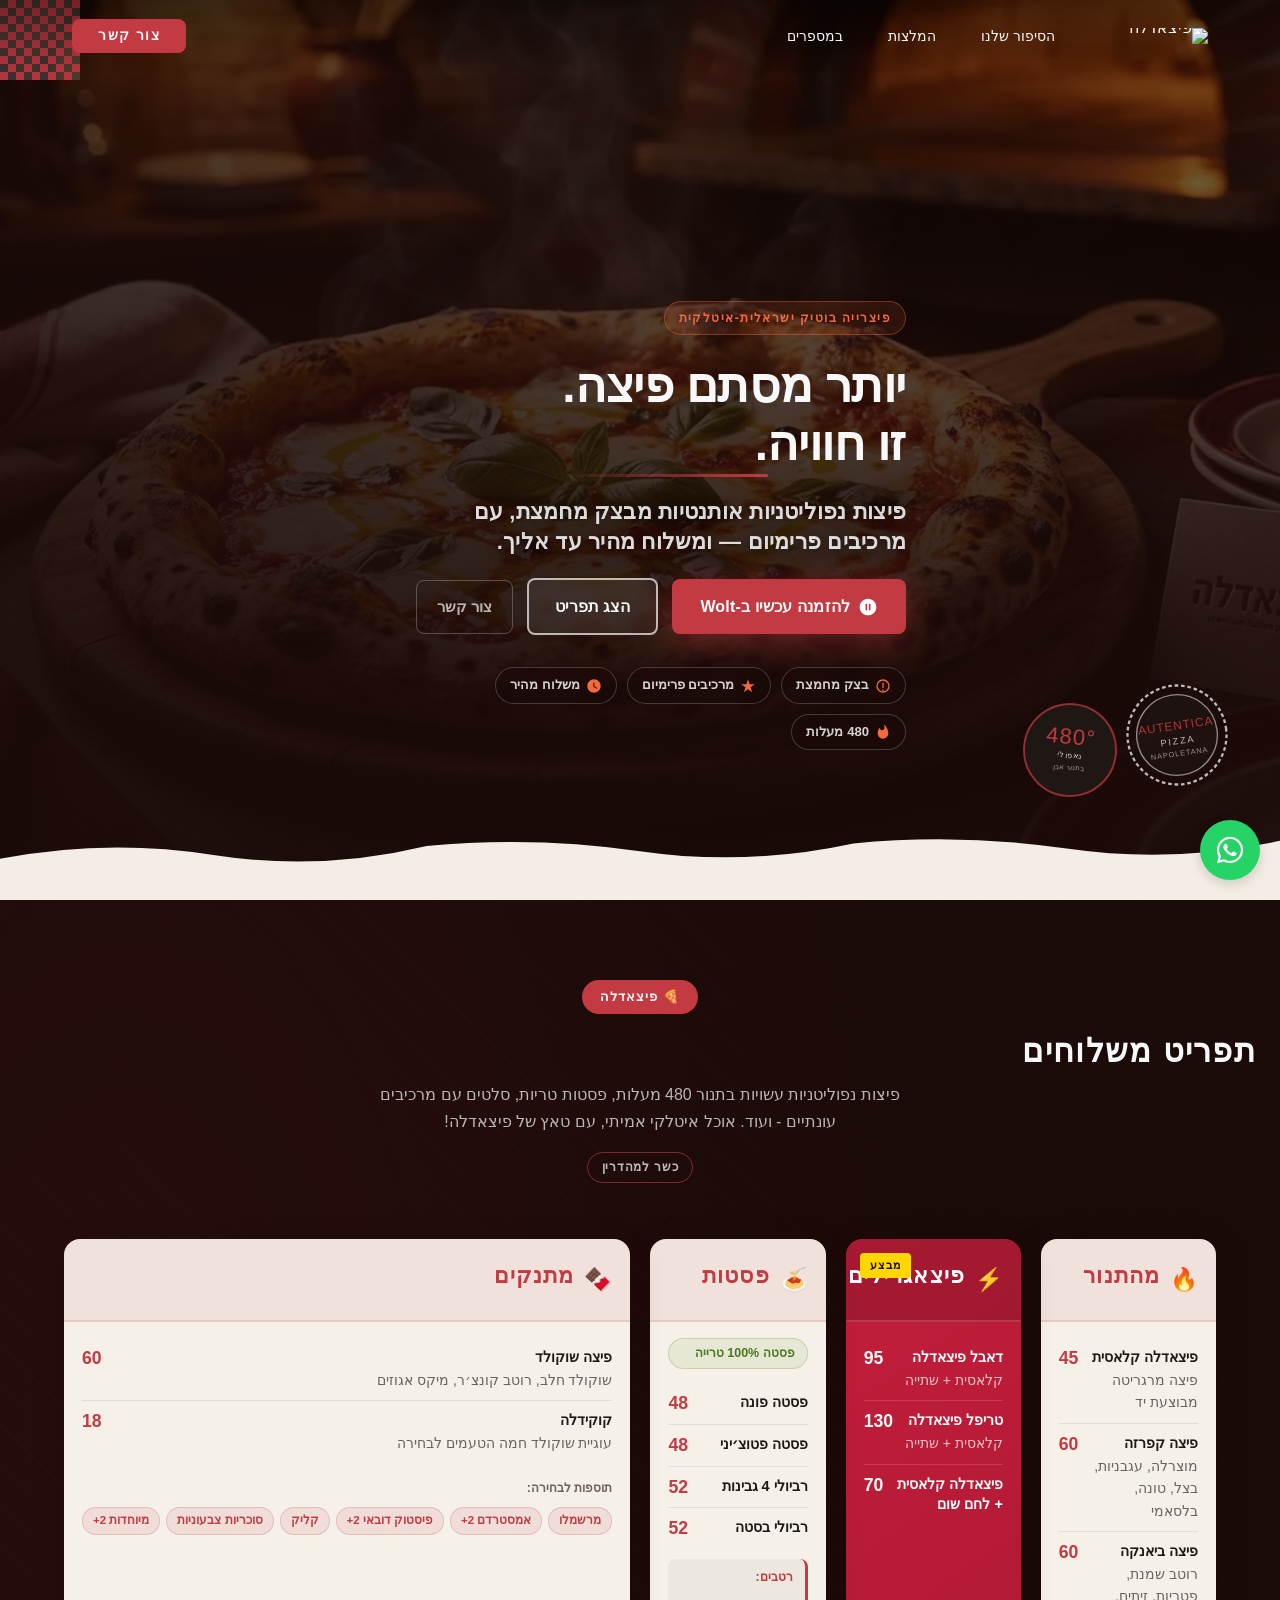
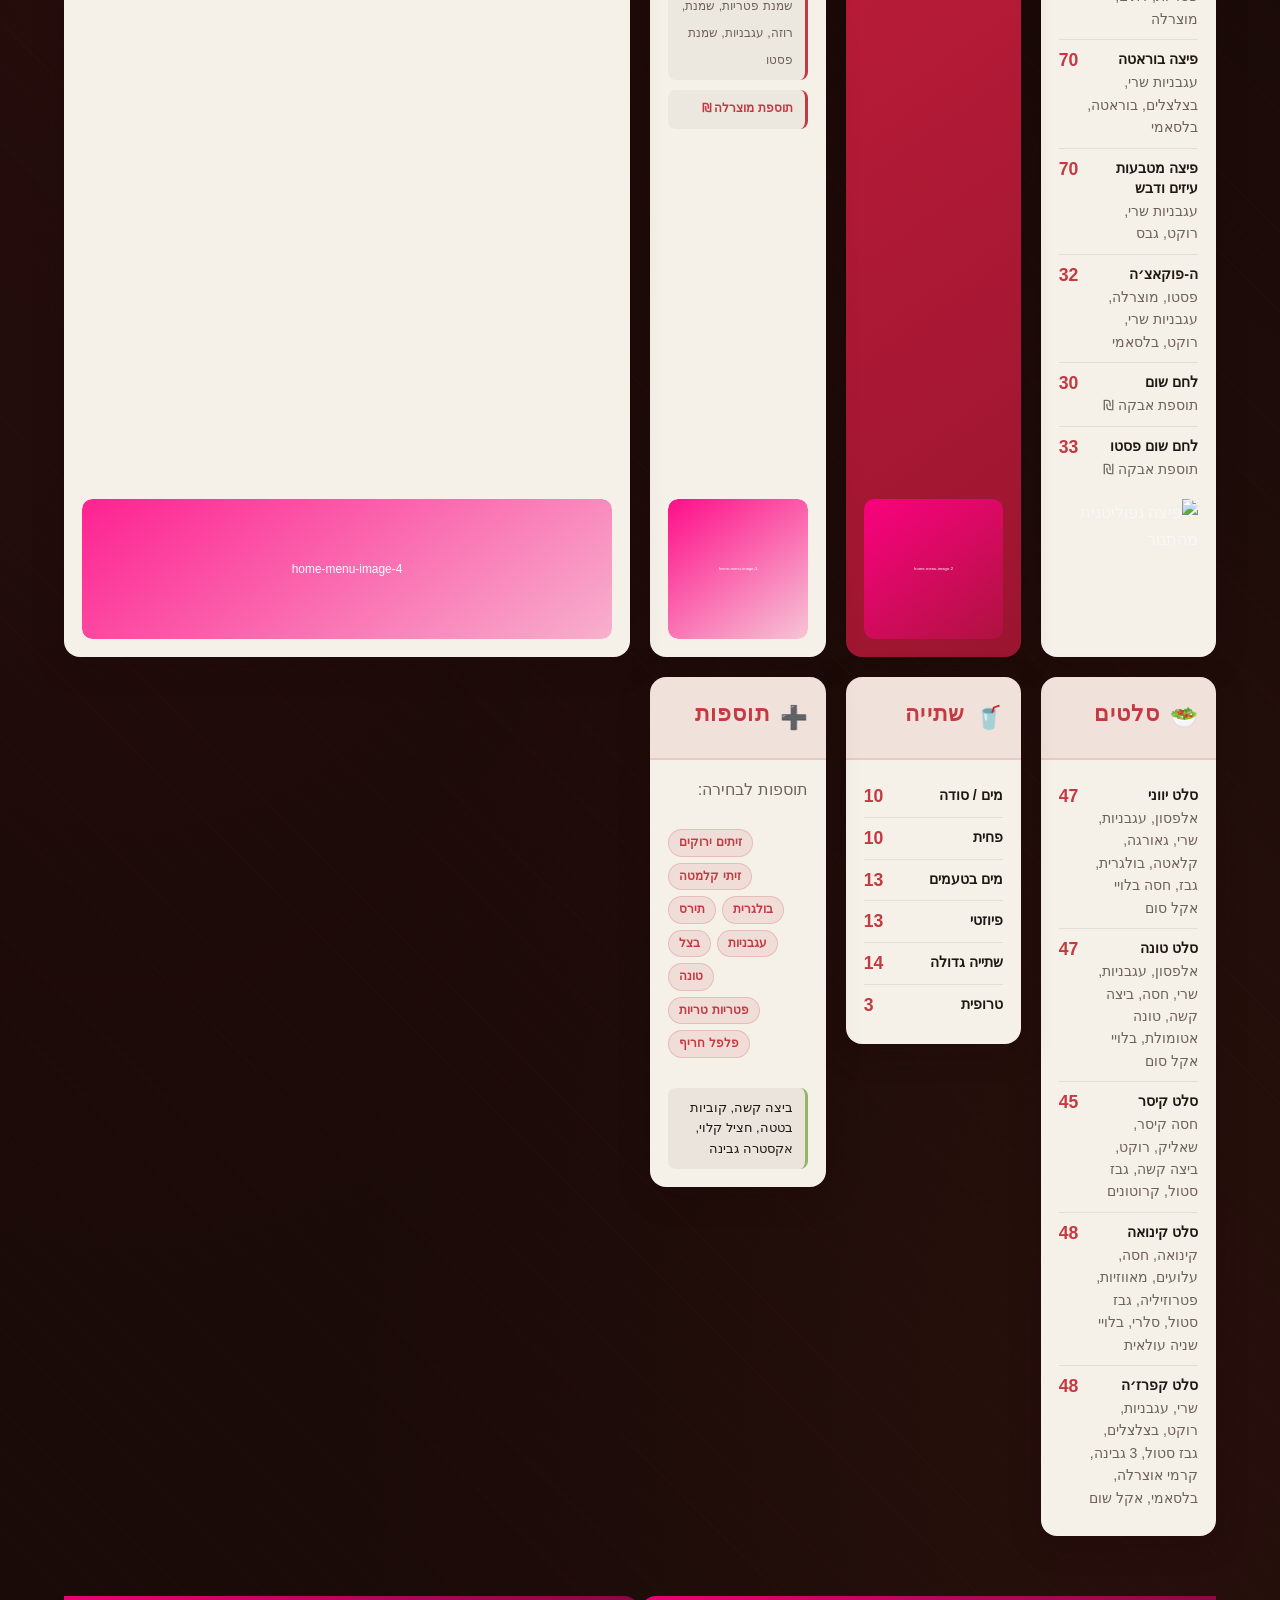
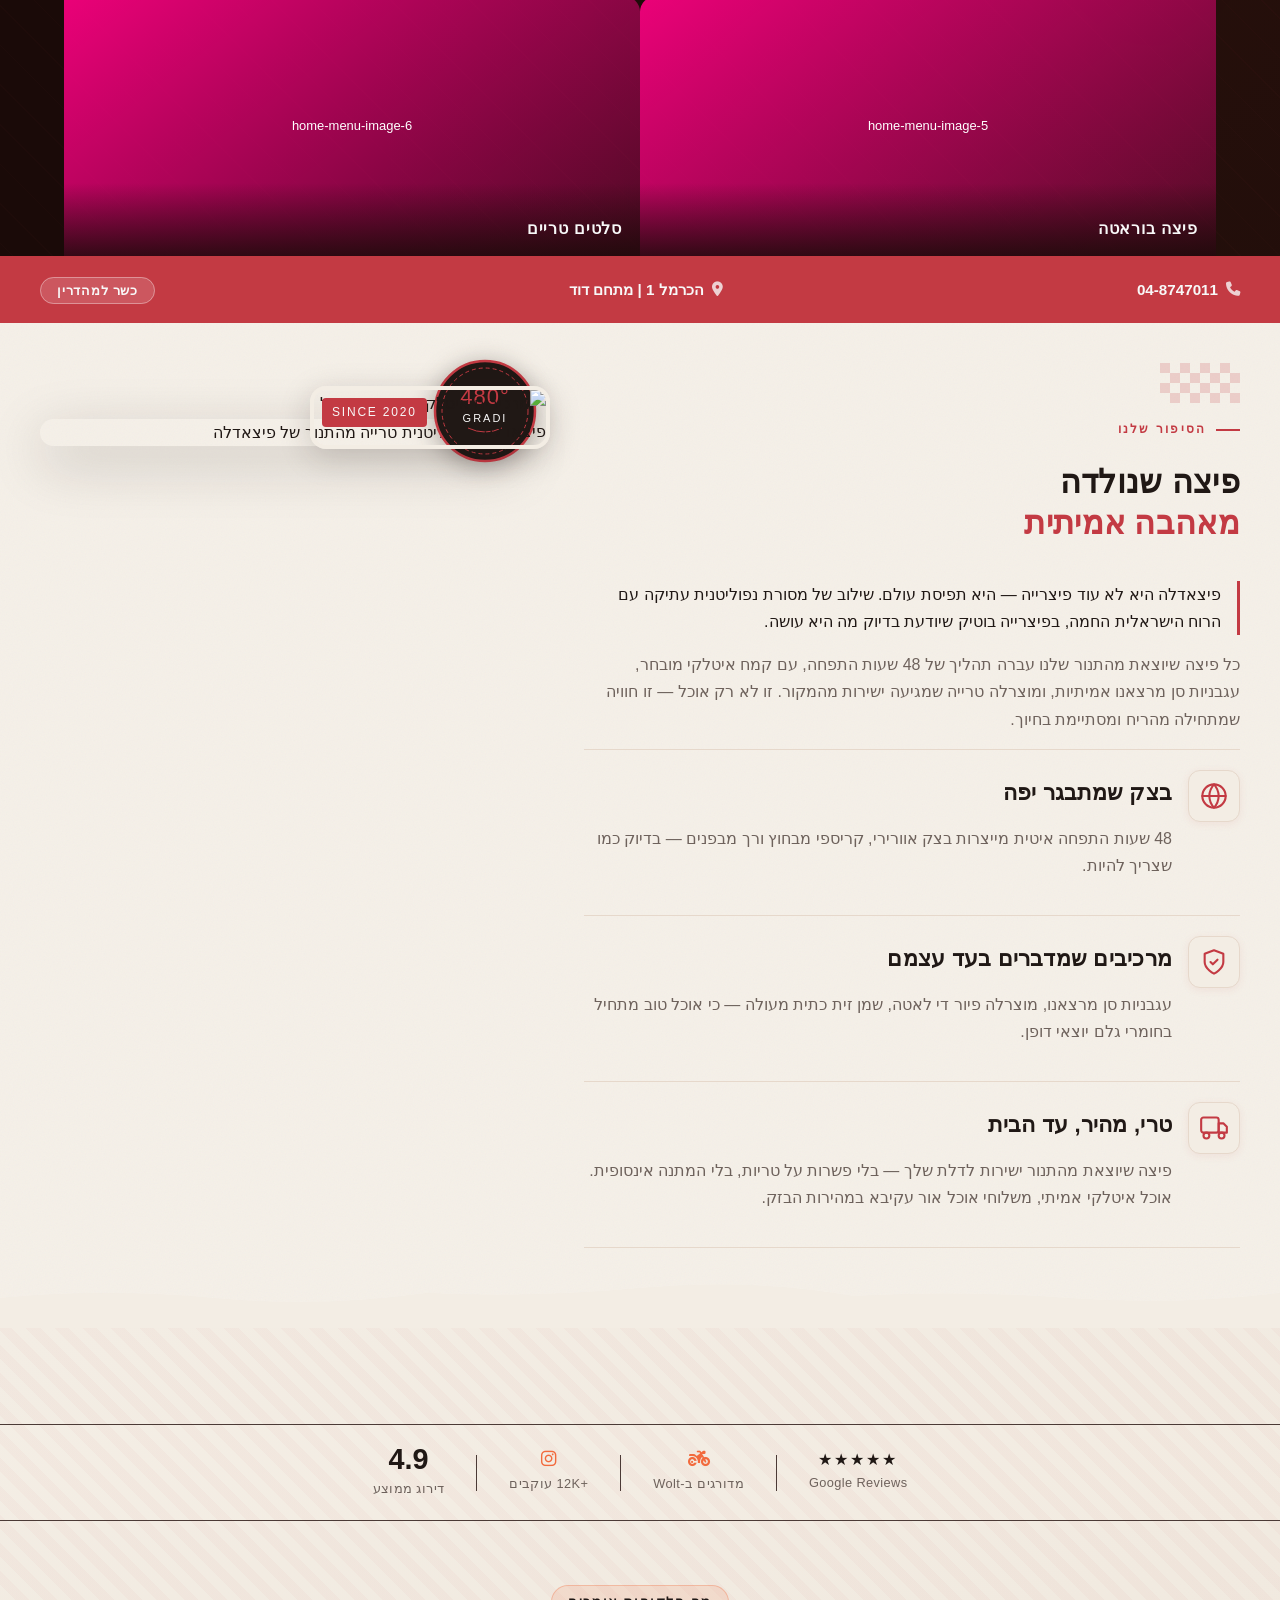
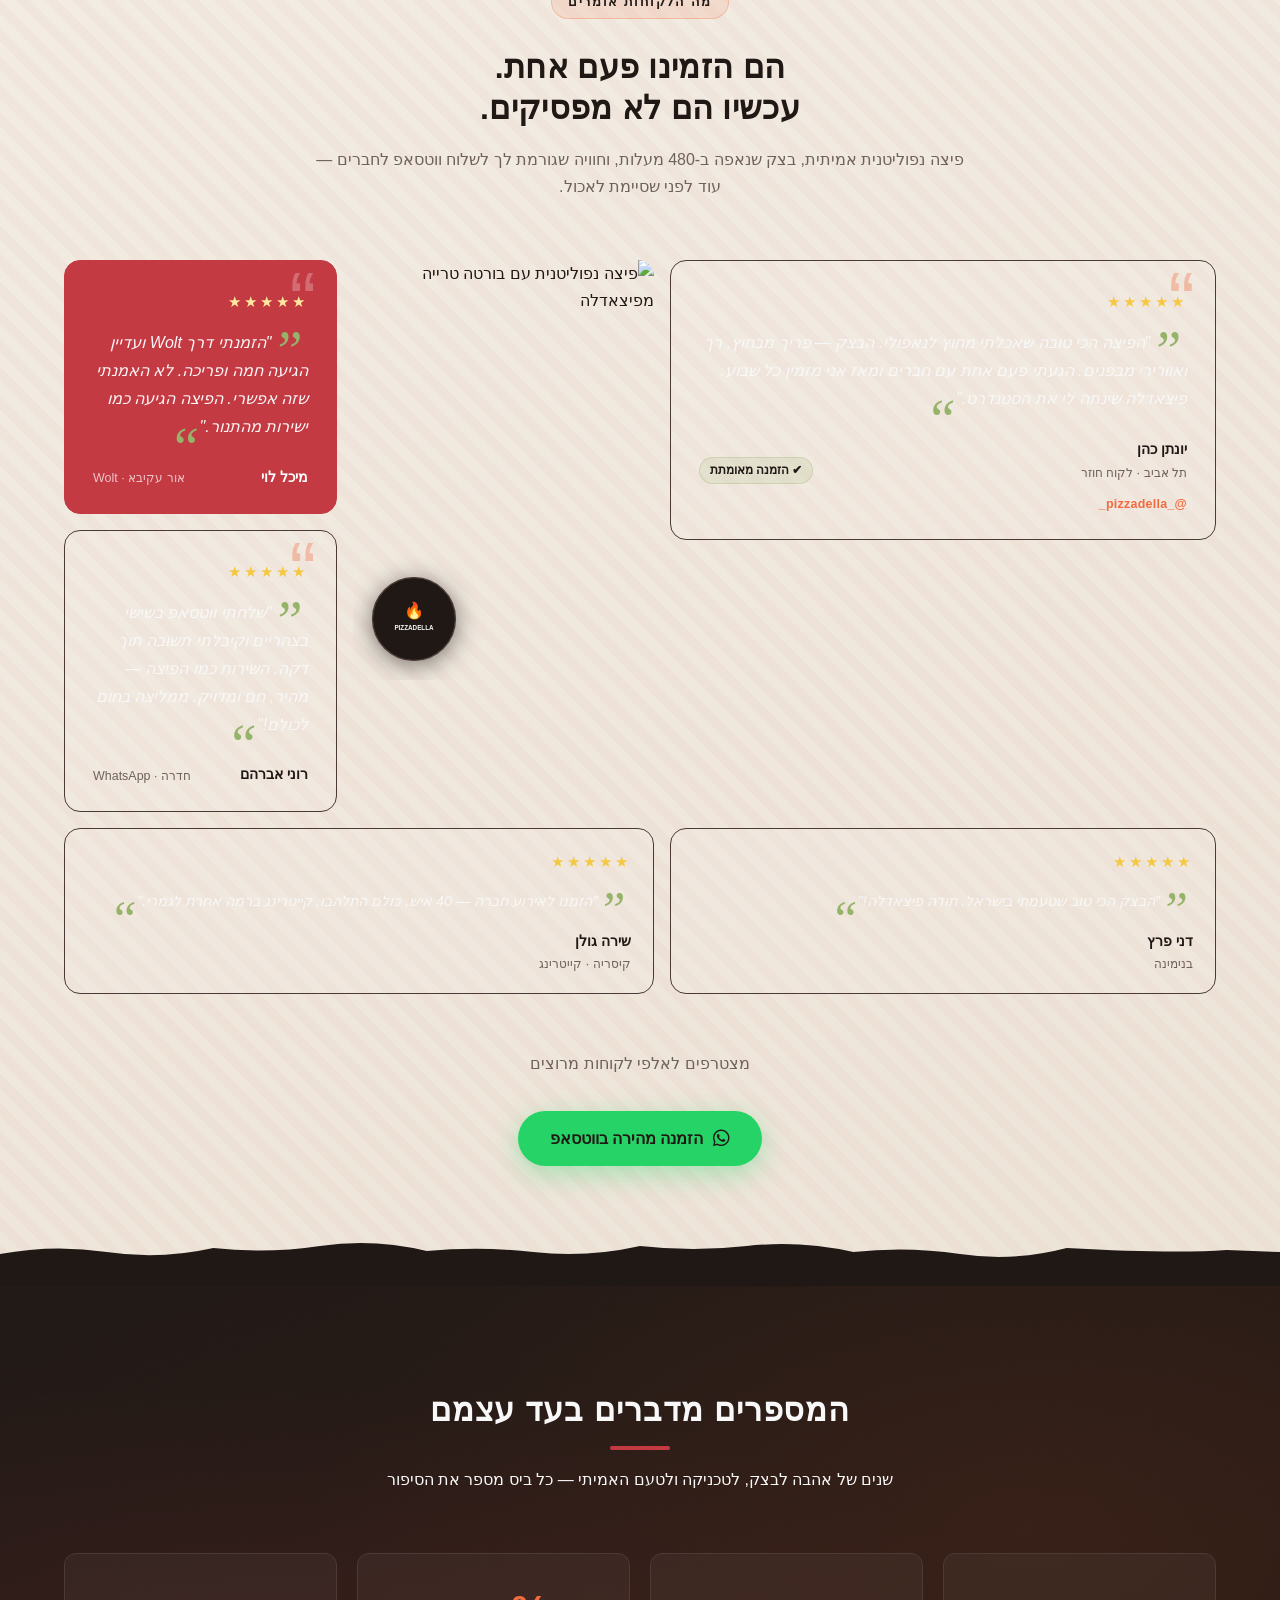
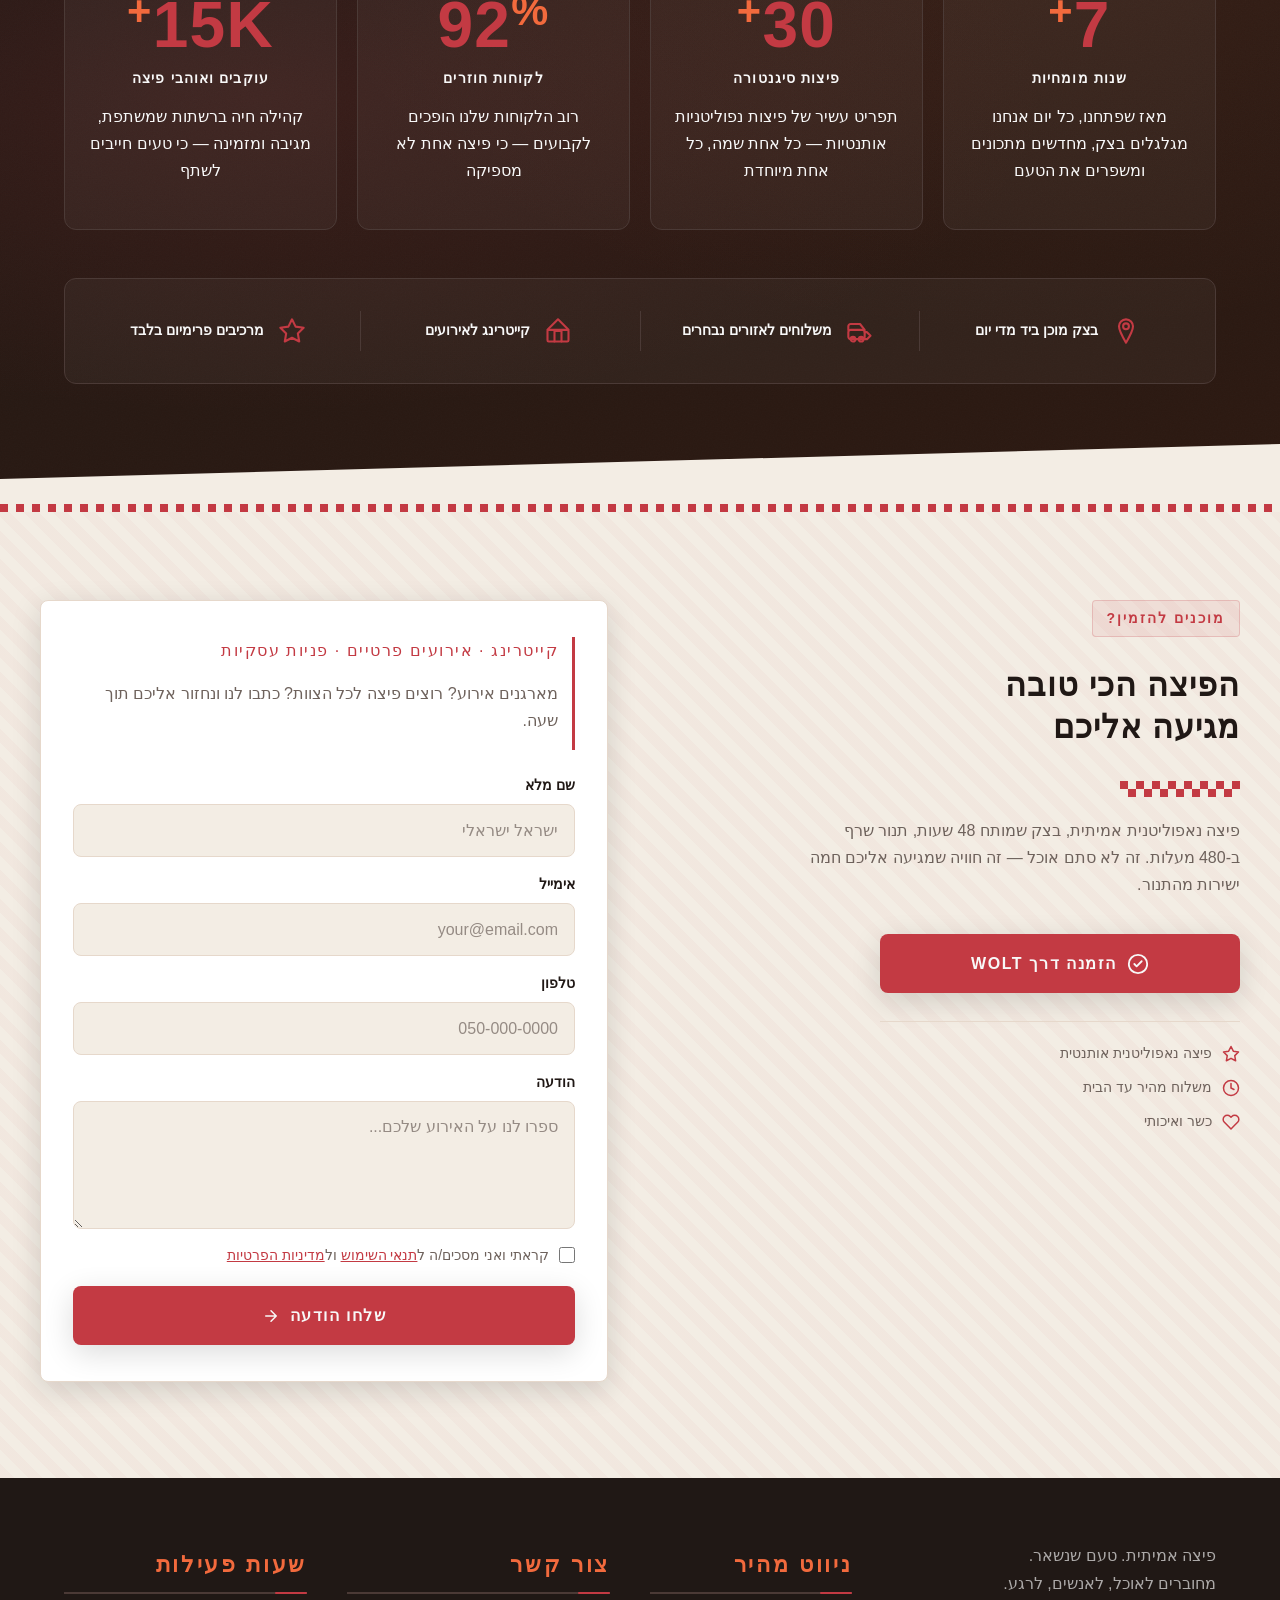
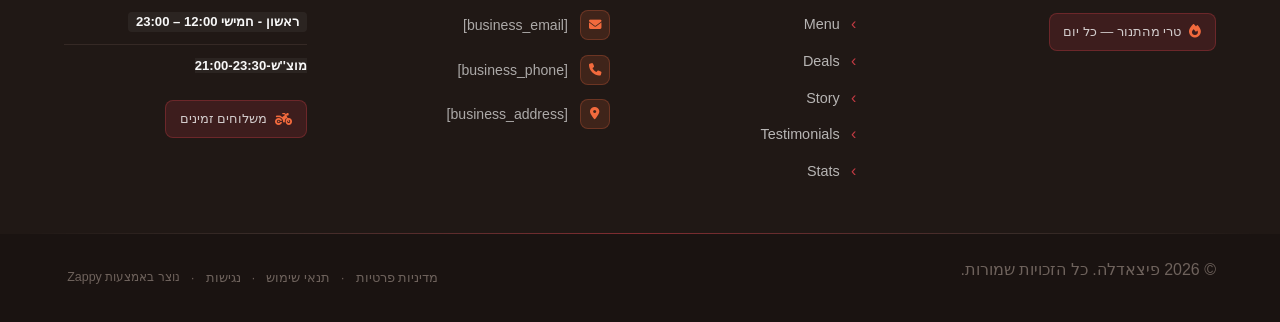
==== commit 4a82eddb: "Background sync: Progressive GitHub Sync" ====
--- a/public/index.html
+++ b/public/index.html
@@ -1 +1 @@
-<!doctype html><html dir="rtl" lang="he"><head><meta charset="UTF-8"><meta content="width=device-width,initial-scale=1" name="viewport"><meta content="index, follow" name="robots"><title>fast food restaurants — פיצאדלה</title><meta content="Pizzadella is an Israeli-Italian boutique pizzeria brand specializing in authentic Neapolitan-style pizzas (no pepperoni/bacon/meat visuals). The brand blends I" name="description"><meta content="fast food restaurants, restaurants near me, kosher restaurants near me, פיצה, פיצה אור עקיבא" name="keywords"><link href="/assets/favicon.ico" rel="icon" type="image/x-icon"><link href="/assets/favicon-16x16.png" rel="icon" type="image/png" sizes="16x16"><link href="/assets/favicon-32x32.png" rel="icon" type="image/png" sizes="32x32"><link href="/assets/favicon-48x48.png" rel="icon" type="image/png" sizes="48x48"><link href="/assets/favicon-192x192.png" rel="icon" type="image/png" sizes="192x192"><link href="/assets/favicon-512x512.png" rel="icon" type="image/png" sizes="512x512"><link href="/assets/apple-touch-icon.png" rel="apple-touch-icon"><script>!function(){"use strict";var t="a57fd1d6-979f-4994-a907-9e7fd4be8c5b",e="https://api.zappy5.com/api/analytics/track",a=18e5,n=2592e6,o=!0,i=!0,r=!0;var s=function(){var e="zappy_visitor_"+t,a=null;try{if(a=localStorage.getItem(e)){var o=JSON.parse(a),i=Date.now();if(i-o.created<n)return o.lastSeen=i,localStorage.setItem(e,JSON.stringify(o)),o.id}}catch(t){console.warn("Zappy Analytics: LocalStorage not available")}var r="zv_"+Date.now()+"_"+Math.random().toString(36).substr(2,9);try{localStorage.setItem(e,JSON.stringify({id:r,created:Date.now(),lastSeen:Date.now()}))}catch(t){}return r}(),c=function(){var e="zappy_session_"+t,n=null;try{if(n=sessionStorage.getItem(e)){var o=JSON.parse(n),i=Date.now();if(i-o.timestamp<a)return o.timestamp=i,sessionStorage.setItem(e,JSON.stringify(o)),o.id}}catch(t){console.warn("Zappy Analytics: SessionStorage not available")}var r="zs_"+Date.now()+"_"+Math.random().toString(36).substr(2,9);try{sessionStorage.setItem(e,JSON.stringify({id:r,timestamp:Date.now()}))}catch(t){}return r}();function l(a,n){n=n||{};var o={website_id:t,event_type:a,page_path:window.location.pathname,referrer:document.referrer||"direct",visitor_id:s,session_id:c,metadata:n};if(navigator.sendBeacon){var i=new Blob([JSON.stringify(o)],{type:"application/json"});navigator.sendBeacon(e,i)}else fetch(e,{method:"POST",headers:{"Content-Type":"application/json"},body:JSON.stringify(o),keepalive:!0}).catch(function(t){console.warn("Zappy Analytics: Failed to track event",t)})}o&&l("pageview",{title:document.title,url:window.location.href}),i&&document.addEventListener("click",function(t){var e=t.target;if("BUTTON"===e.tagName||e.closest("button")){var a="BUTTON"===e.tagName?e:e.closest("button");l("click",{element:"button",text:a.textContent.trim().substring(0,100),id:a.id||null,class:a.className||null})}else if("A"===e.tagName||e.closest("a")){var n="A"===e.tagName?e:e.closest("a");l("navigation",{element:"link",text:n.textContent.trim().substring(0,100),href:n.href,external:n.hostname!==window.location.hostname})}},!0),r&&document.addEventListener("submit",function(t){var e=t.target;l("form_submit",{form_id:e.id||null,form_name:e.name||null,form_action:e.action||null,form_method:e.method||"GET"})},!0);var d=Date.now();window.addEventListener("beforeunload",function(){l("page_unload",{time_on_page:Math.floor((Date.now()-d)/1e3),page_path:window.location.pathname})}),window.zappyAnalytics={track:l,getVisitorId:function(){return s},getSessionId:function(){return c}}}()</script><meta content="fast food restaurants — פיצאדלה" property="og:title"><meta content="Pizzadella is an Israeli-Italian boutique pizzeria brand specializing in authentic Neapolitan-style pizzas (no pepperoni/bacon/meat visuals). The brand blends I" property="og:description"><meta content="summary_large_image" name="twitter:card"><meta content="fast food restaurants — פיצאדלה" name="twitter:title"><meta content="Pizzadella is an Israeli-Italian boutique pizzeria brand specializing in authentic Neapolitan-style pizzas (no pepperoni/bacon/meat visuals). The brand blends I" name="twitter:description"><meta content="website" property="og:type"><meta content="he_IL" property="og:locale"><link href="https://cdnjs.cloudflare.com/ajax/libs/font-awesome/6.4.0/css/all.min.css" rel="stylesheet"><style>.skip-link{position:absolute;top:0;left:0;transform:translateY(-200%);padding:12px 18px;background:var(--bg-dark,#1a1a1a);color:var(--text-light,#fff);font-weight:600;border-radius:0 0 8px 0;z-index:10000}.skip-link:focus{transform:none;outline:2px solid var(--ring,#fff);outline-offset:2px}:focus-visible{outline:2px solid var(--ring,currentColor);outline-offset:3px}</style><link href="/assets/favicon.ico" rel="icon" type="image/x-icon"><link href="/assets/favicon-16x16.png" rel="icon" type="image/png" sizes="16x16"><link href="/assets/favicon-32x32.png" rel="icon" type="image/png" sizes="32x32"><link href="/assets/favicon-48x48.png" rel="icon" type="image/png" sizes="48x48"><link href="/assets/favicon-192x192.png" rel="icon" type="image/png" sizes="192x192"><link href="/assets/favicon-512x512.png" rel="icon" type="image/png" sizes="512x512"><link href="/assets/apple-touch-icon.png" rel="apple-touch-icon"><link href="https://cdn.jsdelivr.net/npm/vanilla-cookieconsent@3/dist/cookieconsent.css" rel="stylesheet"><script src="https://cdn.jsdelivr.net/npm/vanilla-cookieconsent@3/dist/cookieconsent.umd.js"></script><script src="https://cdn.jsdelivr.net/gh/mickidum/acc_toolbar/acctoolbar/acctoolbar.min.js"></script><style data-zappy-section-v2-css="true">.index-hero-section{position:relative;width:100%;min-height:100vh;overflow:visible;display:flex;align-items:flex-end;background:var(--bg-dark);color:var(--text-light);padding-bottom:70px;direction:rtl}.index-hero-section .index-hero-bg{position:absolute;inset:0;z-index:0;width:100%;height:100%;background-size:cover;background-position:center}.index-hero-section .index-hero-scrim{position:absolute;inset:0;z-index:1;pointer-events:none;background-color:rgba(26,10,8,.55);background-image:linear-gradient(to top,rgba(26,10,8,.92) 0,rgba(26,10,8,.7) 40%,rgba(26,10,8,.25) 75%,rgba(26,10,8,.1) 100%),linear-gradient(to left,rgba(26,10,8,.5) 0,transparent 60%)}.index-hero-section .index-hero-checker{position:absolute;top:0;inset-inline-end:0;width:120px;height:120px;z-index:2;pointer-events:none;background-image:repeating-conic-gradient(rgba(195,58,67,.9) 0 25%,transparent 0 50%);background-size:20px 20px;opacity:.85;-webkit-mask-image:linear-gradient(to bottom-left,black 30%,transparent 80%);mask-image:linear-gradient(to bottom-left,black 30%,transparent 80%)}.index-hero-section .index-hero-stamp{position:absolute;bottom:140px;inset-inline-start:60px;z-index:10;pointer-events:none;opacity:.9;transform:rotate(-8deg)}.index-hero-section .index-hero-flame-badge{position:absolute;bottom:100px;inset-inline-start:160px;z-index:10;pointer-events:none;transform:rotate(5deg)}.index-hero-section .index-hero-content{position:relative;z-index:10;width:100%;max-width:1200px;margin:0 auto;padding:160px 24px 60px;display:flex;flex-direction:column;align-items:flex-start;gap:20px}.index-hero-section .index-hero-eyebrow{display:inline-block;font-family:Heebo,Assistant,sans-serif;font-size:.75rem;font-weight:700;letter-spacing:.12em;text-transform:uppercase;color:var(--secondary);background:rgba(242,106,61,.12);border:1px solid rgba(242,106,61,.35);padding:6px 14px;border-radius:100px;text-align:right}.index-hero-section .index-hero-h1{font-family:'Bebas Neue','Arial Black',sans-serif;font-size:clamp(3rem, 8vw, 6.5rem);font-weight:800;line-height:1.05;letter-spacing:-.02em;color:var(--text-light);text-align:right;margin:0;display:flex;flex-direction:column}.index-hero-section .index-hero-h1-line1{color:var(--text-light);display:block}.index-hero-section .index-hero-h1-line2{color:var(--primary);display:block;position:relative}.index-hero-section .index-hero-h1-line2::before{content:'';position:absolute;bottom:-4px;inset-inline-end:0;width:60%;height:3px;background:linear-gradient(to left,var(--primary),transparent);border-radius:2px}.index-hero-section .index-hero-subtitle{font-family:Heebo,Assistant,sans-serif;font-size:1.1rem;font-weight:400;line-height:1.65;color:rgba(248,248,248,.88);text-align:right;max-width:520px;margin:0;text-shadow:0 2px 12px rgba(26,10,8,.7)}.index-hero-section .index-hero-ctas{display:flex;flex-direction:row;flex-wrap:wrap;gap:12px;align-items:center;justify-content:flex-start;margin-top:4px}.index-hero-section .index-hero-btn-wolt{display:inline-flex;align-items:center;gap:8px;background:var(--primary);color:#fff;font-family:Heebo,Assistant,sans-serif;font-size:1rem;font-weight:700;padding:14px 28px;border-radius:8px;text-decoration:none;border:none;box-shadow:0 8px 32px rgba(195,58,67,.45);transition:all .3s cubic-bezier(.4,0,.2,1);letter-spacing:.01em}.index-hero-section .index-hero-btn-wolt:hover{background:#a82e36;transform:translateY(-3px);box-shadow:0 12px 40px rgba(195,58,67,.55);color:#fff}.index-hero-section .index-hero-btn-menu{display:inline-flex;align-items:center;gap:8px;background:0 0;color:var(--text-light);font-family:Heebo,Assistant,sans-serif;font-size:1rem;font-weight:700;padding:13px 26px;border-radius:8px;text-decoration:none;border:2px solid rgba(248,248,248,.7);transition:all .3s cubic-bezier(.4,0,.2,1);backdrop-filter:blur(4px);background:rgba(255,255,255,.07)}.index-hero-section .index-hero-btn-menu:hover{border-color:var(--text-light);background:rgba(255,255,255,.15);transform:translateY(-2px);color:var(--text-light)}.index-hero-section .index-hero-btn-contact{display:inline-flex;align-items:center;background:0 0;color:rgba(248,248,248,.7);font-family:Heebo,Assistant,sans-serif;font-size:.95rem;font-weight:600;padding:13px 20px;border-radius:8px;text-decoration:none;border:1px solid rgba(248,248,248,.25);transition:all .3s cubic-bezier(.4,0,.2,1)}.index-hero-section .index-hero-btn-contact:hover{color:var(--text-light);border-color:rgba(248,248,248,.5);background:rgba(255,255,255,.06)}.index-hero-section .index-hero-trust{display:flex;flex-direction:row;flex-wrap:wrap;gap:10px;align-items:center;margin-top:8px}.index-hero-section .index-hero-chip{display:inline-flex;align-items:center;gap:6px;font-family:Heebo,Assistant,sans-serif;font-size:.82rem;font-weight:600;color:rgba(248,248,248,.85);background:rgba(26,10,8,.55);border:1px solid rgba(248,248,248,.2);padding:6px 14px;border-radius:100px;backdrop-filter:blur(6px);white-space:nowrap;transition:all .25s ease}.index-hero-section .index-hero-chip svg{color:var(--secondary);flex-shrink:0}.index-hero-section .index-hero-chip:hover{border-color:rgba(195,58,67,.5);background:rgba(195,58,67,.12)}.index-hero-section .index-hero-divider-wrapper{position:absolute;bottom:0;left:0;width:100%;height:70px;pointer-events:none;z-index:5}.index-hero-section .index-hero-divider-wrapper svg{display:block;width:100%;height:100%}@media (max-width:1024px){.index-hero-section .index-hero-stamp{inset-inline-start:30px;bottom:130px;width:100px;height:100px}.index-hero-section .index-hero-flame-badge{inset-inline-start:120px;bottom:90px;width:84px;height:84px}}@media (max-width:768px){.index-hero-section{min-height:100svh;align-items:flex-end}.index-hero-section .index-hero-content{padding:100px 16px 50px;gap:16px}.index-hero-section .index-hero-h1{font-size:clamp(2.8rem, 14vw, 4.5rem)}.index-hero-section .index-hero-subtitle{font-size:1rem;max-width:100%}.index-hero-section .index-hero-ctas{gap:10px}.index-hero-section .index-hero-btn-wolt{padding:13px 22px;font-size:.95rem;width:100%;justify-content:center}.index-hero-section .index-hero-btn-menu{padding:11px 20px;font-size:.9rem}.index-hero-section .index-hero-btn-contact{padding:11px 16px;font-size:.88rem}.index-hero-section .index-hero-trust{gap:8px}.index-hero-section .index-hero-chip{font-size:.78rem;padding:5px 11px}.index-hero-section .index-hero-stamp{position:static;display:none}.index-hero-section .index-hero-flame-badge{position:static;display:none}.index-hero-section .index-hero-checker{width:80px;height:80px}}.hero .hero-title,.hero h1,.hero-section h1,.hero-title,[class*=hero-] h1,[class~=hero] h1{font-size:48px!important;line-height:1.2!important}@media (max-width:1024px){.hero .hero-title,.hero h1,.hero-section h1,.hero-title,[class*=hero-] h1,[class~=hero] h1{font-size:36px!important}}@media (max-width:768px){.hero .hero-title,.hero h1,.hero-section h1,.hero-title,[class*=hero-] h1,[class~=hero] h1{font-size:28px!important}}</style><style data-zappy-section-v2-css="true">.home-menu-section{direction:rtl;background-color:#1a0a08;background-image:radial-gradient(ellipse at 10% 20%,rgba(195,58,67,.08) 0,transparent 50%),radial-gradient(ellipse at 90% 80%,rgba(242,106,61,.06) 0,transparent 50%),repeating-linear-gradient(45deg,rgba(195,58,67,.025) 0,rgba(195,58,67,.025) 1px,transparent 1px,transparent 28px);color:var(--text-light);padding:80px 0 0;position:relative;overflow:visible;font-family:Heebo,Assistant,sans-serif}.home-menu-section .menu-header{text-align:center;padding:0 24px 56px;position:relative;z-index:2}.home-menu-section .menu-badge{display:inline-block;background:var(--primary);color:var(--text-light);font-size:.8rem;font-weight:700;letter-spacing:.08em;text-transform:uppercase;padding:6px 18px;border-radius:100px;margin-bottom:16px}.home-menu-section .menu-title{font-family:'Bebas Neue',Heebo,sans-serif;font-size:clamp(2.8rem, 7vw, 5rem);font-weight:700;letter-spacing:.04em;line-height:1.1;color:var(--text-light);margin:0 0 16px;text-align:center}.home-menu-section .menu-subtitle{font-size:1rem;line-height:1.7;color:rgba(248,248,248,.72);max-width:560px;margin:0 auto 20px;text-align:center}.home-menu-section .kosher-badge{display:inline-block;border:1.5px solid rgba(195,58,67,.6);color:rgba(248,248,248,.75);font-size:.78rem;font-weight:600;padding:4px 14px;border-radius:100px;letter-spacing:.06em}.home-menu-section .menu-grid{display:grid;grid-template-columns:repeat(3,1fr);gap:20px;max-width:1200px;margin:0 auto;padding:0 24px 60px;position:relative;z-index:2;direction:rtl}.home-menu-section .menu-card{background:#f5f0e8;border-radius:16px;overflow:hidden;box-shadow:0 8px 32px rgba(26,10,8,.22);display:flex;flex-direction:column;position:relative}.home-menu-section .card-header-bar{display:flex;flex-direction:row;align-items:center;gap:10px;padding:14px 18px 12px;background:rgba(195,58,67,.08);border-bottom:2px solid rgba(195,58,67,.15)}.home-menu-section .card-emoji{font-size:1.4rem;line-height:1}.home-menu-section .card-title{font-family:'Bebas Neue',Heebo,sans-serif;font-size:1.5rem;font-weight:700;letter-spacing:.05em;color:var(--primary);margin:0;line-height:1.2}.home-menu-section .card-body{padding:16px 18px 18px;flex:1;display:flex;flex-direction:column;gap:10px}.home-menu-section .menu-items-list{list-style:none;margin:0;padding:0;display:flex;flex-direction:column;gap:0}.home-menu-section .menu-item{display:flex;flex-direction:row;justify-content:space-between;align-items:flex-start;gap:8px;padding:9px 0;border-bottom:1px solid rgba(26,10,8,.08)}.home-menu-section .menu-item:last-child{border-bottom:none}.home-menu-section .item-name{font-size:.9rem;font-weight:600;color:var(--text-dark);line-height:1.4;display:flex;flex-direction:column;gap:2px;text-align:right;flex:1}.home-menu-section .item-name small{font-size:.75rem;font-weight:400;color:var(--text-muted);line-height:1.4}.home-menu-section .item-price{font-family:'Bebas Neue',Heebo,sans-serif;font-size:1.1rem;font-weight:700;color:var(--primary);white-space:nowrap;flex-shrink:0;line-height:1.3}.home-menu-section .item-price.gold{color:#c8960c}.home-menu-section .card-deals{background:linear-gradient(145deg,#c41e3a 0,#9b1530 100%)}.home-menu-section .card-deals .card-header-bar{background:rgba(0,0,0,.15);border-bottom-color:rgba(255,255,255,.15)}.home-menu-section .card-deals .card-title{color:#fff}.home-menu-section .card-deals .menu-item{border-bottom-color:rgba(255,255,255,.15)}.home-menu-section .card-deals .item-name{color:#fff}.home-menu-section .card-deals .item-name small{color:rgba(255,255,255,.72)}.home-menu-section .deal-ribbon{position:absolute;top:14px;left:14px;background:gold;color:#1a0a08;font-size:.7rem;font-weight:800;letter-spacing:.1em;text-transform:uppercase;padding:3px 10px;border-radius:4px;z-index:3}.home-menu-section .card-food-image{margin-top:auto;border-radius:10px;overflow:hidden;height:140px;flex-shrink:0}.home-menu-section .card-food-image img{width:100%;height:100%;object-fit:cover;display:block;border-radius:10px}.home-menu-section .freshness-tag{display:inline-block;background:rgba(149,180,106,.15);color:#4a7a1e;font-size:.78rem;font-weight:700;padding:4px 12px;border-radius:100px;border:1px solid rgba(149,180,106,.4);margin-bottom:4px;text-align:right}.home-menu-section .sauce-block{background:rgba(26,10,8,.04);border-radius:8px;padding:8px 12px;border-inline-start:3px solid var(--primary)}.home-menu-section .sauce-label{font-size:.78rem;font-weight:700;color:var(--primary);display:block;margin-bottom:2px}.home-menu-section .sauce-text{font-size:.78rem;color:var(--text-muted);line-height:1.5}.home-menu-section .toppings-section{margin-top:4px}.home-menu-section .toppings-label{font-size:.78rem;font-weight:700;color:var(--text-muted);display:block;margin-bottom:8px}.home-menu-section .toppings-tags{display:flex;flex-wrap:wrap;gap:6px;justify-content:flex-end}.home-menu-section .tag{background:rgba(195,58,67,.1);color:var(--primary);font-size:.72rem;font-weight:600;padding:3px 10px;border-radius:100px;border:1px solid rgba(195,58,67,.2);white-space:nowrap}.home-menu-section .card-extras .extras-intro{font-size:.82rem;font-weight:700;color:var(--text-muted);margin:0 0 8px;text-align:right}.home-menu-section .extras-tags{display:flex;flex-wrap:wrap;gap:6px;justify-content:flex-end;margin-bottom:12px}.home-menu-section .extras-items{margin-top:8px}.home-menu-section .extras-tier{background:rgba(26,10,8,.05);border-radius:8px;padding:10px 12px;border-inline-start:3px solid var(--accent)}.home-menu-section .tier-label{font-size:.8rem;color:var(--text-dark);line-height:1.6;text-align:right;display:block}.home-menu-section .photo-strip{display:grid;grid-template-columns:1fr 1fr;gap:0;max-width:1200px;margin:0 auto 0;padding:0 24px 0;position:relative;z-index:2}.home-menu-section .photo-strip-item{position:relative;overflow:hidden}.home-menu-section .photo-strip-item:first-child{border-radius:16px 0 0 0}.home-menu-section .photo-strip-item:last-child{border-radius:0 16px 0 0}.home-menu-section .photo-strip-img{height:260px;overflow:hidden}.home-menu-section .photo-strip-img img{width:100%;height:100%;object-fit:cover;display:block;transition:transform .4s ease}.home-menu-section .photo-strip-item:hover .photo-strip-img img{transform:scale(1.04)}.home-menu-section .photo-label{position:absolute;bottom:0;right:0;left:0;background:linear-gradient(to top,rgba(26,10,8,.82) 0,transparent 100%);color:var(--text-light);font-size:1rem;font-weight:700;font-family:'Bebas Neue',Heebo,sans-serif;letter-spacing:.05em;padding:32px 18px 14px;text-align:right}.home-menu-section .menu-footer-bar{background:var(--primary);margin-top:0;padding:20px 24px;position:relative;z-index:2}.home-menu-section .footer-bar-inner{max-width:1200px;margin:0 auto;display:flex;flex-direction:row;align-items:center;justify-content:space-between;gap:16px;flex-wrap:wrap}.home-menu-section .footer-info-item{display:flex;flex-direction:row;align-items:center;gap:8px;color:var(--text-light);font-size:.95rem;font-weight:600}.home-menu-section .footer-info-item i{color:rgba(248,248,248,.8);font-size:.9rem}.home-menu-section .kosher-footer-badge{background:rgba(255,255,255,.15);color:var(--text-light);font-size:.8rem;font-weight:700;letter-spacing:.06em;padding:5px 16px;border-radius:100px;border:1.5px solid rgba(255,255,255,.35)}.home-menu-section .menu-card{transition:transform .25s ease,box-shadow .25s ease}.home-menu-section .menu-card:hover{transform:translateY(-4px);box-shadow:0 16px 48px rgba(26,10,8,.32)}@media (max-width:1024px){.home-menu-section .menu-grid{grid-template-columns:repeat(2,1fr)}}@media (max-width:768px){.home-menu-section{padding-top:100px}.home-menu-section .menu-header{padding:0 16px 36px}.home-menu-section .menu-title{font-size:2.8rem}.home-menu-section .menu-grid{grid-template-columns:1fr!important;padding:0 16px 40px;gap:16px}.home-menu-section .photo-strip{grid-template-columns:1fr!important;padding:0 16px 0;gap:0}.home-menu-section .photo-strip-item:first-child{border-radius:12px 12px 0 0}.home-menu-section .photo-strip-item:last-child{border-radius:0 0 0 0}.home-menu-section .photo-strip-img{height:200px}.home-menu-section .footer-bar-inner{flex-direction:column;align-items:flex-end;gap:10px}.home-menu-section .deal-ribbon{top:10px;left:10px}.home-menu-section .card-food-image{height:120px}}@media (max-width:480px){.home-menu-section .menu-title{font-size:2.2rem}.home-menu-section .menu-subtitle{font-size:.9rem}}[data-layout-spec=Home-menu] .home-menu-headline,[data-layout-spec=Home-menu] .home-menu-section__title,[data-layout-spec=Home-menu] .home-menu-title,[data-layout-spec=Home-menu] .menu-headline,[data-layout-spec=Home-menu] h2[class*=headline],[data-layout-spec=Home-menu] h2[class*=menu-title]{white-space:nowrap!important;overflow-wrap:normal!important;word-break:keep-all!important;width:max-content!important;max-width:min(100%,12ch)!important;line-height:.86!important;position:relative!important;z-index:4!important}[data-layout-spec=Home-menu] .home-menu-headline-col,[data-layout-spec=Home-menu] .home-menu-left,[data-layout-spec=Home-menu] .home-menu-section__copy,[data-layout-spec=Home-menu] [class*=menu][class*=copy],[data-layout-spec=Home-menu] [class*=menu][class*=headline-col]{min-width:0!important;max-width:min(36ch,28%)!important}[data-layout-spec=Home-menu] .home-menu-container,[data-layout-spec=Home-menu] .home-menu-section__container,[data-layout-spec=Home-menu] .menu-container,[data-layout-spec=Home-menu] [class*=menu-container]{display:grid!important;grid-template-columns:minmax(0,max-content) minmax(0,1fr)!important;gap:clamp(2rem,5vw,4rem)!important;align-items:start!important;overflow:visible!important}[data-layout-spec=Home-menu] .home-menu-subhead,[data-layout-spec=Home-menu] .home-menu-subhead .font-accent,[data-layout-spec=Home-menu] .home-menu-subheadline,[data-layout-spec=Home-menu] .home-menu-subheadline .font-accent,[data-layout-spec=Home-menu] .home-menu-subheadline.font-accent,[data-layout-spec=Home-menu] .menu-accent-line,[data-layout-spec=Home-menu] .menu-accent-line .font-accent{font-family:var(--accent-font, "Permanent Marker", "Bebas Neue", cursive)!important;color:var(--primary,#ef3b24)!important;font-size:clamp(2rem, 3.8vw, 3.8rem)!important;line-height:.9!important;letter-spacing:-.02em!important;text-transform:uppercase!important;white-space:nowrap!important;overflow-wrap:normal!important;word-break:keep-all!important;position:relative!important;z-index:4!important}[data-layout-spec=Home-menu] .menu-grid{grid-template-columns:repeat(3,minmax(0,1fr))!important;grid-auto-rows:auto!important;align-items:start!important}[data-layout-spec=Home-menu] .menu-grid>*{min-width:0!important;max-width:100%!important}[data-layout-spec=Home-menu] :is(article,[data-layout-spec=Home-menu] [class*=card]):has(img[data-placeholder]){grid-row:1!important;align-self:stretch!important;min-width:0!important;max-width:100%!important}@media (min-width:1181px){[data-layout-spec=Home-menu] :is(article,[data-layout-spec=Home-menu] [class*=card]):has(img[data-placeholder]):first-of-type{grid-column:1!important}[data-layout-spec=Home-menu] :is(article,[data-layout-spec=Home-menu] [class*=card]):has(img[data-placeholder]):nth-of-type(2){grid-column:2!important}[data-layout-spec=Home-menu] :is(article,[data-layout-spec=Home-menu] [class*=card]):has(img[data-placeholder]):nth-of-type(3){grid-column:3!important}}[data-layout-spec=Home-menu] .deco-asset{max-width:min(var(--deco-w),24vw)!important}@media (max-width:1180px) and (min-width:901px){[data-layout-spec=Home-menu] .menu-grid{grid-template-columns:repeat(2,minmax(0,1fr))!important;grid-auto-flow:row!important}[data-layout-spec=Home-menu] :is(article,[data-layout-spec=Home-menu] [class*=card]):has(img[data-placeholder]){grid-row:auto!important;grid-column:auto!important}[data-layout-spec=Home-menu] :is(article,[data-layout-spec=Home-menu] [class*=card]):has(img[data-placeholder]) [class*=img-wrap] img,[data-layout-spec=Home-menu] :is(article,[data-layout-spec=Home-menu] [class*=card]):has(img[data-placeholder]) img,[data-layout-spec=Home-menu] :is(article,[data-layout-spec=Home-menu] [class*=card]):has(img[data-placeholder]) picture img{width:100%!important;max-width:100%!important;height:auto!important;min-width:0!important;display:block!important}[data-layout-spec=Home-menu] :is(article,[data-layout-spec=Home-menu] [class*=card]):has(img[data-placeholder]) [class*=img-wrap],[data-layout-spec=Home-menu] :is(article,[data-layout-spec=Home-menu] [class*=card]):has(img[data-placeholder]) picture{width:100%!important;min-width:0!important;max-width:100%!important}}@media (max-width:900px){[data-layout-spec=Home-menu] .home-menu-container,[data-layout-spec=Home-menu] .home-menu-section__container,[data-layout-spec=Home-menu] .menu-container,[data-layout-spec=Home-menu] [class*=menu][class*=container]{display:grid!important;grid-template-columns:minmax(0,1fr)!important;gap:clamp(2rem,6vw,3.5rem)!important;overflow:visible!important}[data-layout-spec=Home-menu] .home-menu-headline-col,[data-layout-spec=Home-menu] .home-menu-left,[data-layout-spec=Home-menu] .home-menu-section__copy,[data-layout-spec=Home-menu] .menu-intro,[data-layout-spec=Home-menu] [class*=menu][class*=copy],[data-layout-spec=Home-menu] [class*=menu][class*=headline-col],[data-layout-spec=Home-menu] [class*=menu][class*=intro]{max-width:100%!important;width:100%!important;min-width:0!important;grid-column:1!important;grid-row:auto!important}[data-layout-spec=Home-menu] .home-menu-headline,[data-layout-spec=Home-menu] .home-menu-title,[data-layout-spec=Home-menu] .menu-headline{max-width:100%!important;width:100%!important;text-align:center!important}[data-layout-spec=Home-menu] .home-menu-cards,[data-layout-spec=Home-menu] .home-menu-cards-grid,[data-layout-spec=Home-menu] .home-menu-cards-wrap,[data-layout-spec=Home-menu] .menu-grid{display:grid!important;grid-template-columns:minmax(0,1fr)!important;grid-auto-flow:row!important;width:100%!important;max-width:100%!important;min-width:0!important;overflow:visible!important}[data-layout-spec=Home-menu] :is(article,[data-layout-spec=Home-menu] [class*=card]):has(img[data-placeholder]){grid-column:1!important;grid-row:auto!important;width:100%!important;min-width:0!important;max-width:100%!important;transform:none!important}[data-layout-spec=Home-menu] .home-menu-card>*,[data-layout-spec=Home-menu] [class*=menu-card]>*{min-width:0!important;max-width:100%!important}[data-layout-spec=Home-menu] .deco-asset{display:none!important}}</style><style data-zappy-section-v2-css="true">.index-story-section{position:relative;overflow:visible;background-color:var(--bg-light);background-image:repeating-linear-gradient(45deg,rgba(195,58,67,.03) 0,rgba(195,58,67,.03) 10px,transparent 10px,transparent 20px);color:var(--text-dark);padding:90px 24px 80px;direction:rtl}.index-story-section .story-checker-decor{position:absolute;top:40px;inset-inline-start:40px;opacity:.18;pointer-events:none;z-index:0}.index-story-section .story-container{position:relative;z-index:1;max-width:1200px;margin:0 auto;display:grid;grid-template-columns:1fr 480px;gap:64px;align-items:start;direction:rtl}.index-story-section .story-text-col{display:flex;flex-direction:column;gap:0;text-align:right}.index-story-section .story-eyebrow{display:inline-block;font-family:Heebo,Assistant,sans-serif;font-size:.75rem;font-weight:700;letter-spacing:.18em;text-transform:uppercase;color:var(--primary);margin-bottom:14px;padding-inline-end:0;position:relative}.index-story-section .story-eyebrow::before{content:'';display:inline-block;width:24px;height:2px;background:var(--primary);vertical-align:middle;margin-inline-end:10px}.index-story-section .story-headline{font-family:'Bebas Neue',Heebo,sans-serif;font-size:clamp(2.8rem, 5vw, 4rem);font-weight:700;line-height:1.1;letter-spacing:.01em;color:var(--text-dark);margin:0 0 8px 0;text-align:right}.index-story-section .story-headline-accent{color:var(--primary);-webkit-text-fill-color:var(--primary)}.index-story-section .story-lead{font-family:Heebo,Assistant,sans-serif;font-size:1rem;font-weight:600;line-height:1.75;color:var(--text-dark);margin:20px 0 16px 0;padding-inline-start:16px;border-inline-start:3px solid var(--primary);text-align:right}.index-story-section .story-body{font-family:Heebo,Assistant,sans-serif;font-size:1rem;line-height:1.7;color:var(--text-muted);margin:0 0 36px 0;text-align:right}.index-story-section .story-values-list{list-style:none;padding:0;margin:0;display:flex;flex-direction:column;gap:0}.index-story-section .story-value-item{display:grid;grid-template-columns:52px 1fr;gap:16px;align-items:start;padding:20px 0;border-bottom:1px solid var(--border-light);direction:rtl}.index-story-section .story-value-item:first-child{border-top:1px solid var(--border-light)}.index-story-section .story-value-icon-wrap{width:52px;height:52px;background:var(--bg-light);border:1.5px solid var(--border-light);border-radius:12px;display:flex;align-items:center;justify-content:center;color:var(--primary);flex-shrink:0;box-shadow:0 2px 8px rgba(195,58,67,.08);transition:background .2s,box-shadow .2s}.index-story-section .story-value-item:hover .story-value-icon-wrap{background:rgba(195,58,67,.07);box-shadow:0 4px 16px rgba(195,58,67,.15)}.index-story-section .story-value-content{text-align:right}.index-story-section .story-value-title{font-family:Heebo,Assistant,sans-serif;font-size:1.05rem;font-weight:700;color:var(--text-dark);margin:0 0 6px 0;line-height:1.3}.index-story-section .story-value-desc{font-family:Heebo,Assistant,sans-serif;font-size:.9rem;line-height:1.65;color:var(--text-muted);margin:0}.index-story-section .story-image-col{position:relative;display:flex;flex-direction:column;align-items:flex-end;gap:0}.index-story-section .story-image-primary-wrap{position:relative;width:100%;max-width:480px;z-index:2}.index-story-section .story-image-primary{width:100%;height:560px;object-fit:cover;border-radius:20px;box-shadow:0 16px 56px rgba(32,24,21,.22);display:block}.index-story-section .story-stamp-badge{position:absolute;bottom:-20px;inset-inline-start:-20px;z-index:10;pointer-events:none;filter:drop-shadow(0 4px 12px rgba(32,24,21,.35))}.index-story-section .story-image-secondary-wrap{position:relative;width:240px;margin-top:-60px;margin-inline-end:0;inset-inline-start:-30px;align-self:flex-start;z-index:3}.index-story-section .story-image-secondary{width:240px;height:240px;object-fit:cover;border-radius:16px;box-shadow:0 8px 32px rgba(32,24,21,.18);display:block;border:4px solid var(--bg-light)}.index-story-section .story-secondary-label{position:absolute;top:12px;inset-inline-end:12px;background:var(--primary);color:var(--text-light);font-family:'Bebas Neue',sans-serif;font-size:.75rem;letter-spacing:.15em;padding:4px 10px;border-radius:4px;pointer-events:none}.index-story-section .story-bottom-divider-wrapper{position:absolute;bottom:0;left:0;width:100%;height:60px;pointer-events:none;z-index:5}.index-story-section .story-bottom-divider-wrapper svg{display:block;width:100%;height:100%}@media (max-width:1024px){.index-story-section .story-container{grid-template-columns:1fr 380px;gap:40px}.index-story-section .story-image-primary{height:460px}}@media (max-width:768px){.index-story-section{padding:60px 16px 80px}.index-story-section .story-checker-decor{top:20px;inset-inline-start:16px;opacity:.12}.index-story-section .story-container{grid-template-columns:1fr;gap:40px}.index-story-section .story-image-col{align-items:center}.index-story-section .story-image-primary-wrap{max-width:100%}.index-story-section .story-image-primary{height:320px;border-radius:16px}.index-story-section .story-stamp-badge{inset-inline-start:8px;bottom:-16px;transform:scale(.85);transform-origin:bottom left}.index-story-section .story-image-secondary-wrap{position:static;width:160px;margin-top:-50px;margin-inline-start:auto;margin-inline-end:16px;align-self:flex-end}.index-story-section .story-image-secondary{width:160px;height:160px}.index-story-section .story-headline{font-size:2.6rem}.index-story-section .story-value-item{grid-template-columns:44px 1fr;gap:12px}.index-story-section .story-value-icon-wrap{width:44px;height:44px}}</style><style data-zappy-section-v2-css="true">.index-testimonials-section{background-color:var(--bg-dark);color:var(--text-light);padding:80px 0 70px;position:relative;overflow:visible;direction:rtl;font-family:Heebo,Assistant,sans-serif}.index-testimonials-section .its-proof-strip{background-color:rgba(255,255,255,.04);border-top:1px solid var(--border-dark);border-bottom:1px solid var(--border-dark);padding:14px 20px;margin-bottom:64px}.index-testimonials-section .its-proof-container{max-width:900px;margin:0 auto;display:flex;align-items:center;justify-content:center;gap:0;flex-wrap:wrap}.index-testimonials-section .its-proof-item{display:flex;flex-direction:column;align-items:center;gap:4px;padding:6px 32px;text-align:center}.index-testimonials-section .its-proof-divider{width:1px;height:36px;background:var(--border-dark)}.index-testimonials-section .its-proof-stars{color:#f5c842;font-size:1rem;letter-spacing:2px;line-height:1}.index-testimonials-section .its-proof-number{font-family:'Bebas Neue',Heebo,sans-serif;font-size:1.8rem;font-weight:700;color:var(--secondary);line-height:1}.index-testimonials-section .its-proof-icon{color:var(--secondary);font-size:1.1rem;line-height:1}.index-testimonials-section .its-proof-label{font-size:.8rem;color:var(--text-muted);font-weight:500;letter-spacing:.03em;white-space:nowrap}.index-testimonials-section .its-header{max-width:700px;margin:0 auto 60px;text-align:center;padding:0 20px}.index-testimonials-section .its-eyebrow{display:inline-block;font-size:.8rem;font-weight:700;letter-spacing:.12em;text-transform:uppercase;color:var(--secondary);background:rgba(242,106,61,.12);border:1px solid rgba(242,106,61,.3);border-radius:100px;padding:5px 16px;margin-bottom:20px}.index-testimonials-section .its-headline{font-family:'Bebas Neue',Heebo,sans-serif;font-size:clamp(2rem, 5vw, 3rem);font-weight:700;line-height:1.15;color:var(--text-light);margin:0 0 18px;letter-spacing:.01em}.index-testimonials-section .its-subtitle{font-size:1rem;line-height:1.7;color:var(--text-muted);margin:0;max-width:none!important}.index-testimonials-section .its-mosaic-container{max-width:1200px;margin:0 auto;padding:0 24px}.index-testimonials-section .its-mosaic-grid{display:grid;grid-template-columns:2fr 1.1fr 1fr;grid-template-rows:auto auto;gap:16px;direction:rtl;align-items:start}.index-testimonials-section .its-card-large{grid-column:1;grid-row:1/3}.index-testimonials-section .its-image-cell{grid-column:2;grid-row:1/3;position:relative;border-radius:16px;overflow:hidden;min-height:420px}.index-testimonials-section .its-card-medium:nth-of-type(3){grid-column:3;grid-row:1}.index-testimonials-section .its-card-medium:nth-of-type(4){grid-column:3;grid-row:2}.index-testimonials-section .its-card-small:nth-of-type(5){grid-column:1;grid-row:3}.index-testimonials-section .its-card-small:nth-of-type(6){grid-column:2/4;grid-row:3}.index-testimonials-section .its-card{background:rgba(255,255,255,.05);border:1px solid var(--border-dark);border-radius:16px;padding:28px 28px 24px;position:relative;overflow:hidden;transition:transform .25s ease,box-shadow .25s ease}.index-testimonials-section .its-card:hover{transform:translateY(-3px);box-shadow:0 16px 48px rgba(0,0,0,.35)}.index-testimonials-section .its-card-accent{background:var(--primary);border-color:var(--primary)}.index-testimonials-section .its-card-small{padding:20px 22px 18px}.index-testimonials-section .its-quote-mark{font-family:Georgia,serif;font-size:5rem;line-height:.6;color:var(--secondary);opacity:.35;position:absolute;top:16px;inset-inline-start:20px;pointer-events:none;user-select:none}.index-testimonials-section .its-quote-light{color:#fff;opacity:.25}.index-testimonials-section .its-stars{color:#f5c842;font-size:.95rem;letter-spacing:3px;margin-bottom:14px;display:block}.index-testimonials-section .its-stars-light{color:#ffe9a0}.index-testimonials-section .its-blockquote{font-size:1rem;line-height:1.75;color:var(--text-light);font-style:italic;margin:0 0 18px;padding:0;border:none;text-align:right}.index-testimonials-section .its-blockquote-light{color:rgba(255,255,255,.95)}.index-testimonials-section .its-blockquote-sm{font-size:.9rem;margin-bottom:10px}.index-testimonials-section .its-reviewer{display:flex;align-items:flex-end;justify-content:space-between;gap:12px;flex-wrap:wrap;margin-top:4px}.index-testimonials-section .its-reviewer-info{display:flex;flex-direction:column;gap:2px}.index-testimonials-section .its-reviewer-name{font-size:.9rem;font-weight:700;color:var(--text-light);display:block}.index-testimonials-section .its-reviewer-light{color:#fff}.index-testimonials-section .its-reviewer-location{font-size:.78rem;color:var(--text-muted);display:block}.index-testimonials-section .its-reviewer-location-light{color:rgba(255,255,255,.7)}.index-testimonials-section .its-verified-badge{font-size:.72rem;font-weight:600;color:var(--accent);background:rgba(149,180,106,.15);border:1px solid rgba(149,180,106,.3);border-radius:100px;padding:3px 10px;white-space:nowrap}.index-testimonials-section .its-instagram-tag{font-size:.78rem;color:var(--secondary);margin-top:10px;font-weight:600;letter-spacing:.02em}.index-testimonials-section .its-food-image{width:100%;height:100%;min-height:420px;object-fit:cover;display:block;border-radius:16px}.index-testimonials-section .its-image-badge{position:absolute;bottom:16px;inset-inline-end:16px;pointer-events:none;z-index:5;filter:drop-shadow(0 4px 12px rgba(0,0,0,.5))}.index-testimonials-section .its-cta-strip{max-width:1200px;margin:56px auto 0;padding:0 24px;display:flex;align-items:center;justify-content:center;flex-direction:column;gap:18px;text-align:center}.index-testimonials-section .its-cta-label{font-size:1rem;color:var(--text-muted);margin:0;font-weight:500;max-width:none!important}.index-testimonials-section .its-cta-btn{display:inline-flex;align-items:center;gap:10px;background:#25d366;color:#fff;border-radius:100px;padding:14px 32px;font-size:1rem;font-weight:700;text-decoration:none;border:none;cursor:pointer;transition:transform .2s ease,box-shadow .2s ease;box-shadow:0 8px 28px rgba(37,211,102,.35);font-family:Heebo,Assistant,sans-serif}.index-testimonials-section .its-cta-btn:hover{transform:translateY(-2px);box-shadow:0 12px 36px rgba(37,211,102,.5)}.index-testimonials-section .its-cta-btn i{font-size:1.2rem}.index-testimonials-section .its-divider-wrapper{position:absolute;bottom:0;left:0;width:100%;height:70px;pointer-events:none;z-index:5}.index-testimonials-section .its-divider-wrapper svg{display:block;width:100%;height:100%}@media (max-width:1024px){.index-testimonials-section .its-mosaic-grid{grid-template-columns:1fr 1fr;grid-template-rows:auto}.index-testimonials-section .its-card-large{grid-column:1/3;grid-row:1}.index-testimonials-section .its-image-cell{grid-column:1;grid-row:2;min-height:320px}.index-testimonials-section .its-card-medium:nth-of-type(3){grid-column:2;grid-row:2}.index-testimonials-section .its-card-medium:nth-of-type(4){grid-column:1;grid-row:3}.index-testimonials-section .its-card-small:nth-of-type(5){grid-column:2;grid-row:3}.index-testimonials-section .its-card-small:nth-of-type(6){grid-column:1/3;grid-row:4}}@media (max-width:768px){.index-testimonials-section{padding:60px 0 70px}.index-testimonials-section .its-proof-container{gap:0}.index-testimonials-section .its-proof-item{padding:6px 14px}.index-testimonials-section .its-proof-divider{height:28px}.index-testimonials-section .its-header{margin-bottom:40px;padding:0 16px}.index-testimonials-section .its-mosaic-container{padding:0 16px}.index-testimonials-section .its-mosaic-grid{grid-template-columns:1fr!important;grid-template-rows:auto!important;gap:14px}.index-testimonials-section .its-card-large,.index-testimonials-section .its-card-medium:nth-of-type(3),.index-testimonials-section .its-card-medium:nth-of-type(4),.index-testimonials-section .its-card-small:nth-of-type(5),.index-testimonials-section .its-card-small:nth-of-type(6),.index-testimonials-section .its-image-cell{grid-column:1!important;grid-row:auto!important}.index-testimonials-section .its-food-image{min-height:260px}.index-testimonials-section .its-image-cell{min-height:260px}.index-testimonials-section .its-card{padding:22px 20px 18px}.index-testimonials-section .its-cta-strip{padding:0 16px;margin-top:40px}.index-testimonials-section .its-cta-btn{padding:13px 24px;font-size:.95rem;width:100%;justify-content:center;max-width:340px}.index-testimonials-section .its-image-badge{width:70px;height:70px}.index-testimonials-section .its-proof-strip{margin-bottom:40px}}</style><link href="/styles.css" rel="stylesheet"><style id="zappy-dropdown-submenu-styles">#navMenu li:has(.sub-menu),.nav-menu li:has(.sub-menu),.navbar li:has(.sub-menu),nav li:has(.sub-menu){position:relative}#navMenu .sub-menu,.nav-menu .sub-menu,.navbar .sub-menu,nav .sub-menu{display:block!important;position:absolute!important;top:100%;left:0;min-width:220px;background:#fff;border-radius:8px;box-shadow:0 8px 25px rgba(0,0,0,.15);padding:8px 0;opacity:0;visibility:hidden;transform:translateY(10px);transition:all .3s ease;z-index:1000;list-style:none;pointer-events:none}#navMenu li:hover>.sub-menu,.nav-menu li:hover>.sub-menu,.navbar li:hover>.sub-menu,nav li:hover>.sub-menu{opacity:1!important;visibility:visible!important;transform:translateY(0)!important;pointer-events:auto!important}.sub-menu li{list-style:none;margin:0;padding:0}.sub-menu a{display:block!important;padding:10px 16px!important;color:var(--text-dark,#333)!important;font-weight:500;text-decoration:none;white-space:nowrap;transition:background-color .2s}.sub-menu .zappy-nav-child>a{padding-left:28px!important;font-size:.9em!important;opacity:.85!important}[dir=rtl] .sub-menu .zappy-nav-child>a,html[lang=ar] .sub-menu .zappy-nav-child>a,html[lang=he] .sub-menu .zappy-nav-child>a{padding-left:10px!important;padding-right:28px!important}.sub-menu .zappy-nav-parent>a{font-weight:600!important}.sub-menu a:hover{background-color:#f5f5f5}[dir=rtl] .nav-menu .sub-menu,[dir=rtl] .navbar .sub-menu,[dir=rtl] nav .sub-menu,html[lang=ar] .nav-menu .sub-menu,html[lang=ar] .navbar .sub-menu,html[lang=ar] nav .sub-menu,html[lang=he] .nav-menu .sub-menu,html[lang=he] .navbar .sub-menu,html[lang=he] nav .sub-menu{left:auto!important;right:0!important}.sub-menu:empty,.sub-menu:not(:has(li)):not(:has(> a)),.sub-menu:not(:has(li:not(.zappy-hidden-menu-item))):not(:has(> a)){display:none!important;opacity:0!important;visibility:hidden!important;pointer-events:none!important}li:has(.menu-group-title):hover>.sub-menu{opacity:1!important;visibility:visible!important;transform:translateY(0)!important;pointer-events:auto!important}#navMenu>li>.menu-group-title,.nav-menu>li>.menu-group-title{display:inline-block;padding:.5rem 1rem;cursor:default;user-select:none}@media (max-width:768px){#navMenu .sub-menu,.nav-menu .sub-menu,.navbar .sub-menu,nav .sub-menu{position:static!important;transform:none!important;box-shadow:none!important;background:0 0!important;max-height:0;overflow:hidden;opacity:0;visibility:hidden;transition:max-height .3s ease,opacity .3s ease;padding:0!important;border-radius:0!important}#navMenu .sub-menu.mobile-expanded,.nav-menu .sub-menu.mobile-expanded,.navbar .sub-menu.mobile-expanded{max-height:none!important;overflow-y:visible!important;opacity:1!important;visibility:visible!important;padding:8px 0 8px 16px!important}[dir=rtl] .sub-menu.mobile-expanded,html[lang=he] .sub-menu.mobile-expanded{padding:8px 16px 8px 0!important}#navMenu li:hover>.sub-menu,.nav-menu li:hover>.sub-menu,.navbar li:hover>.sub-menu,nav li:hover>.sub-menu{opacity:0;visibility:hidden;pointer-events:none}#navMenu li>.sub-menu.mobile-expanded,.nav-menu li>.sub-menu.mobile-expanded,.navbar li>.sub-menu.mobile-expanded,nav li>.sub-menu.mobile-expanded{opacity:1!important;visibility:visible!important;pointer-events:auto!important}#navMenu li:has(.sub-menu),.nav-menu li:has(.sub-menu),.navbar li:has(.sub-menu),nav li:has(.sub-menu){display:flex!important;flex-wrap:wrap!important;align-items:center!important;position:relative!important;min-height:44px!important}#navMenu li:has(.sub-menu)>a,.nav-menu li:has(.sub-menu)>a,.navbar li:has(.sub-menu)>a,nav li:has(.sub-menu)>a{flex:1!important;min-width:0!important}#navMenu li:has(.sub-menu)>.menu-group-title,.nav-menu li:has(.sub-menu)>.menu-group-title,.navbar li:has(.sub-menu)>.menu-group-title,nav li:has(.sub-menu)>.menu-group-title{flex:1!important;min-width:0!important;padding:0!important;line-height:inherit!important}#navMenu li:has(.sub-menu)>.sub-menu,.nav-menu li:has(.sub-menu)>.sub-menu,.navbar li:has(.sub-menu)>.sub-menu,nav li:has(.sub-menu)>.sub-menu{flex-basis:100%!important;width:100%!important}#navMenu li:has(.sub-menu)>a [class*=arrow],#navMenu li:has(.sub-menu)>a [class*=chevron],.nav-menu li:has(.sub-menu)>a .fa-angle-down,.nav-menu li:has(.sub-menu)>a .fa-chevron-down,.nav-menu li:has(.sub-menu)>a [class*=arrow],.nav-menu li:has(.sub-menu)>a [class*=chevron],nav li:has(.sub-menu)>a [class*=arrow],nav li:has(.sub-menu)>a [class*=chevron]{display:none!important;visibility:hidden!important}.mobile-submenu-toggle{display:flex!important;align-items:center!important;justify-content:center!important;width:44px!important;height:auto!important;background:0 0!important;border:none!important;cursor:pointer!important;color:var(--text-light)!important;position:static!important;flex-shrink:0!important;align-self:stretch!important;z-index:2!important;padding:0!important;margin:0!important}.mobile-submenu-toggle::after{content:''!important;width:0!important;height:0!important;border-left:6px solid transparent!important;border-right:6px solid transparent!important;border-top:7px solid currentColor!important;transition:transform .3s ease!important}.mobile-submenu-toggle.expanded::after{transform:rotate(180deg)!important}.sub-menu a{padding:10px 0!important;display:block!important;color:var(--text-light)!important;white-space:normal!important}.sub-menu .zappy-nav-child>a{padding-left:28px!important;font-size:.9em!important;opacity:.85!important}[dir=rtl] .sub-menu .zappy-nav-child>a,html[lang=ar] .sub-menu .zappy-nav-child>a,html[lang=he] .sub-menu .zappy-nav-child>a{padding-left:0!important;padding-right:28px!important}.sub-menu .zappy-nav-parent>a{font-weight:600!important}#navMenu.active,.nav-menu.active{max-width:100vw!important;overflow-x:hidden!important;box-sizing:border-box!important}.navbar .sub-menu li a,.zappy-products-dropdown .sub-menu a,nav.navbar .sub-menu li a{color:var(--text-light)!important}}@media (min-width:769px){.mobile-submenu-toggle{display:none!important}}</style><style id="zappy-widget-visibility">html[dir=rtl] .whatsapp-float{right:20px!important;left:auto!important}html:not([dir]) .whatsapp-float,html[dir=ltr] .whatsapp-float{left:20px!important;right:auto!important}html[dir=rtl] #mic-access-tool-general-button,html[dir=rtl] #mic-init-access-tool #mic-access-tool-general-button,html[dir=rtl] #mic-init-access-tool .mic-access-tool-general-button,html[dir=rtl] ._access-icon,html[dir=rtl] .mic-access-tool-general-button{left:20px!important;right:auto!important}html:not([dir]) #mic-access-tool-general-button,html:not([dir]) #mic-init-access-tool #mic-access-tool-general-button,html:not([dir]) #mic-init-access-tool .mic-access-tool-general-button,html:not([dir]) ._access-icon,html:not([dir]) .mic-access-tool-general-button,html[dir=ltr] #mic-access-tool-general-button,html[dir=ltr] #mic-init-access-tool #mic-access-tool-general-button,html[dir=ltr] #mic-init-access-tool .mic-access-tool-general-button,html[dir=ltr] ._access-icon,html[dir=ltr] .mic-access-tool-general-button{right:20px!important;left:auto!important}@media (max-width:768px){.whatsapp-float{display:flex!important}}@media (min-width:769px){.whatsapp-float{display:flex!important}}@media (max-width:768px){#mic-access-tool-general-button,#mic-init-access-tool #mic-access-tool-general-button,#mic-init-access-tool .mic-access-tool-general-button,._access-icon,.mic-access-tool-general-button{display:flex!important;visibility:visible!important;opacity:1!important;pointer-events:auto!important}#mic-access-tool-box.opened-mic-access-tool,#mic-init-access-tool #mic-access-tool-box.opened-mic-access-tool,.mic-access-tool-box.opened-mic-access-tool{visibility:visible!important;opacity:1!important;pointer-events:auto!important}}@media (min-width:769px){#mic-access-tool-general-button,#mic-init-access-tool #mic-access-tool-general-button,#mic-init-access-tool .mic-access-tool-general-button,._access-icon,.mic-access-tool-general-button{display:flex!important;visibility:visible!important;opacity:1!important;pointer-events:auto!important}#mic-access-tool-box.opened-mic-access-tool,#mic-init-access-tool #mic-access-tool-box.opened-mic-access-tool,.mic-access-tool-box.opened-mic-access-tool{visibility:visible!important;opacity:1!important;pointer-events:auto!important}}</style></head><body><a href="#main" class="skip-link">דלג לתוכן הראשי</a><nav class="navbar" dir="rtl"><button class="mobile-toggle" aria-label="Menu" id="mobileToggle"><svg viewBox="0 0 24 24" height="24" width="24" fill="none" class="hamburger-icon"><path d="M3 12h18M3 6h18M3 18h18" stroke="currentColor" stroke-width="2" stroke-linecap="round"></path></svg> <svg viewBox="0 0 24 24" height="24" width="24" fill="none" class="close-icon" style="display:none"><path d="M18 6L6 18M6 6l12 12" stroke="currentColor" stroke-width="2" stroke-linecap="round"></path></svg></button> <button class="phone-header-btn" aria-label="Call" data-phone=""><svg viewBox="0 0 24 24" height="20" width="20" fill="currentColor"><path d="M22 16.92v3a2 2 0 0 1-2.18 2 19.79 19.79 0 0 1-8.63-3.07 19.5 19.5 0 0 1-6-6 19.79 19.79 0 0 1-3.07-8.67A2 2 0 0 1 4.11 2h3a2 2 0 0 1 2 1.72 12.84 12.84 0 0 0 .7 2.81 2 2 0 0 1-.45 2.11L8.09 9.91a16 16 0 0 0 6 6l1.27-1.27a2 2 0 0 1 2.11-.45 12.84 12.84 0 0 0 2.81.7A2 2 0 0 1 22 16.92z"></path></svg></button><div class="nav-container"><div class="nav-right-group"><div class="nav-brand"><a href="/" class="logo-link"><img alt="פיצאדלה" src="/assets/restaurant-logo-1779126634058-vjz5x7.webp?v=1779126634616-h9q1xj" class="logo"></a></div><ul class="nav-menu" id="navMenu"><li><a href="#story">הסיפור שלנו</a></li><li><a href="#testimonials">המלצות</a></li><li><a href="#stats">במספרים</a></li></ul></div><div class="nav-cta-container"><a href="#cta" class="nav-cta-btn">צור קשר</a></div></div></nav><script>window.addEventListener("load",function(){const e=document.querySelector(".navbar, nav, header");if(!e)return void console.log("[Navbar] Navbar element not found");let t=document.getElementById("mobileToggle")||document.querySelector(".mobile-toggle")||document.querySelector(".hamburger")||document.querySelector(".hamburger-menu")||document.querySelector(".menu-toggle")||document.querySelector(".burger-menu")||document.querySelector('[aria-label="Menu"]')||document.querySelector('[aria-label="תפריט"]');const n=document.querySelector(".phone-header-btn"),o=window.getComputedStyle(e);let r=o.backgroundColor;if(console.log("[Navbar] Initial navbar background:",r),"transparent"===r||"rgba(0, 0, 0, 0)"===r||r.startsWith("rgba")&&r.includes(", 0)")){const e=o.backgroundImage;if(e&&"none"!==e)console.log("[Navbar] Navbar has background image/gradient, using dark text"),r="rgb(240, 240, 240)";else{const e=window.getComputedStyle(document.body).backgroundColor;console.log("[Navbar] Navbar transparent, using body background:",e),r=e}}const a=r.match(/\d+/g);if(a&&a.length>=3){const e=(.299*parseInt(a[0])+.587*parseInt(a[1])+.114*parseInt(a[2]))/255;console.log("[Navbar] Mobile button colors preserved from Claude CSS (luminance:",e.toFixed(2)+")");const o=document.createElement("style");o.id="zappy-mobile-nav-fix";document.documentElement.lang;document.documentElement.dir,o.textContent='\n        /* Hide mobile buttons on desktop, show only on mobile */\n        @media (min-width: 769px) {\n          .mobile-toggle,\n          .phone-header-btn {\n            display: none !important;\n          }\n        }\n        \n        /* Show and position mobile buttons correctly on mobile */\n        @media (max-width: 768px) {\n          .navbar,\n          nav.navbar {\n            min-height: 70px !important;\n          }\n\n          .mobile-toggle,\n          .phone-header-btn {\n            position: absolute !important;\n            top: 0 !important;\n            bottom: 0 !important;\n            margin-top: auto !important;\n            margin-bottom: auto !important;\n            transform: none !important;\n            z-index: 1001 !important;\n            display: flex !important;\n            align-items: center !important;\n            justify-content: center !important;\n            width: 36px !important;\n            height: 36px !important;\n            border-radius: 50% !important;\n            border: none !important;\n            cursor: pointer !important;\n            padding: 6px !important;\n            background: none !important;\n            color: var(--nav-text, var(--text-light)) !important;\n            touch-action: manipulation !important;\n            -webkit-tap-highlight-color: transparent !important;\n          }\n\n          html[data-zappy-site-type="ecommerce"] .phone-header-btn,\n          body[data-zappy-site-type="ecommerce"] .phone-header-btn,\n          html[data-zappy-site-type="ecommerce"] header .phone-header-btn,\n          html[data-zappy-site-type="ecommerce"] nav .phone-header-btn {\n            display: none !important;\n            visibility: hidden !important;\n            width: 0 !important;\n            height: 0 !important;\n            min-width: 0 !important;\n            overflow: hidden !important;\n          }\n          \n          /* LTR positioning (default): hamburger LEFT, phone RIGHT */\n          html:not([dir="rtl"]):not([lang="he"]):not([lang="ar"]) .mobile-toggle,\n          html[dir="ltr"] .mobile-toggle {\n            left: 12px !important;\n            right: auto !important;\n          }\n          html:not([dir="rtl"]):not([lang="he"]):not([lang="ar"]) .phone-header-btn,\n          html[dir="ltr"] .phone-header-btn {\n            right: 12px !important;\n            left: auto !important;\n          }\n          \n          /* RTL positioning: hamburger RIGHT, phone LEFT */\n          html[dir="rtl"] .mobile-toggle,\n          html[lang="he"] .mobile-toggle,\n          html[lang="ar"] .mobile-toggle {\n            right: 12px !important;\n            left: auto !important;\n          }\n          html[dir="rtl"] .phone-header-btn,\n          html[lang="he"] .phone-header-btn,\n          html[lang="ar"] .phone-header-btn {\n            left: 12px !important;\n            right: auto !important;\n          }\n          \n          /* CRITICAL: Ensure nav-container has min-height on mobile */\n          /* All children are positioned absolutely/fixed on mobile, so height:auto collapses to 0 */\n          .nav-container {\n            min-height: 70px !important;\n            position: relative !important;\n          }\n          \n          /* Ensure SVG icons are properly sized and inherit color */\n          .mobile-toggle svg,\n          .phone-header-btn svg {\n            width: 24px !important;\n            height: 24px !important;\n            /* Don\'t force display - let JavaScript control hamburger/close toggle */\n          }\n          \n          /* Reset nav-cta-container on mobile - remove desktop box-shadow/padding */\n          /* that creates a visible ghost box when CTA button is hidden */\n          .nav-cta-container {\n            box-shadow: none !important;\n            padding: 0 !important;\n          }\n          \n          /* Hide nav-cta-container entirely on mobile when there\'s no lang-switcher */\n          /* (only the CTA button is inside, and it\'s hidden on mobile) */\n          .nav-cta-container:not(:has(.lang-switcher)) {\n            display: none !important;\n          }\n          \n          /* CRITICAL: Prevent hero image fade gradient from bleeding over headline text */\n          /* The .image-fade-gradient has bottom: -30px (extends below parent) */\n          /* On mobile stacked layout, this overlaps the h1 text below the image */\n          .hero-image-column {\n            overflow: hidden !important;\n          }\n          .image-fade-gradient {\n            bottom: 0 !important;\n          }\n          \n          /* Hide desktop language switcher on mobile - hamburger menu handles it */\n          /* High specificity to override stored CSS */\n          .lang-switcher,\n          .nav-cta-container .lang-switcher,\n          .nav-container .lang-switcher,\n          .navbar .lang-switcher,\n          .navbar .nav-cta-container .lang-switcher {\n            display: none !important;\n          }\n        }\n      ';const r=document.getElementById("zappy-mobile-nav-fix");r&&r.remove(),document.head.appendChild(o),console.log("[Navbar] Critical CSS injected for mobile nav positioning");const i=window.innerWidth<=768;if(t){const e=t.querySelector(".hamburger-icon"),n=t.querySelector(".close-icon");e&&(e.style.setProperty("width","24px","important"),e.style.setProperty("height","24px","important"),e.style.setProperty("display","block","important")),n&&(n.style.setProperty("width","24px","important"),n.style.setProperty("height","24px","important"),n.style.setProperty("display","none","important")),i?(t.style.setProperty("position","absolute","important"),t.style.setProperty("top","0","important"),t.style.setProperty("bottom","0","important"),t.style.setProperty("margin-top","auto","important"),t.style.setProperty("margin-bottom","auto","important"),t.style.setProperty("transform","none","important"),t.style.setProperty("z-index","1001","important"),t.style.removeProperty("left"),t.style.removeProperty("right"),console.log("[Navbar] Mobile toggle positioning applied (mobile viewport)")):(t.style.removeProperty("position"),t.style.removeProperty("top"),t.style.removeProperty("transform"),t.style.removeProperty("z-index"),t.style.removeProperty("left"),t.style.removeProperty("right"),console.log("[Navbar] Desktop viewport - cleared mobile toggle inline positioning"))}if(n){const e=n.querySelector("svg");e&&(e.style.width="24px",e.style.height="24px",e.setAttribute("width","24"),e.setAttribute("height","24")),i?(n.style.setProperty("position","absolute","important"),n.style.setProperty("top","0","important"),n.style.setProperty("bottom","0","important"),n.style.setProperty("margin-top","auto","important"),n.style.setProperty("margin-bottom","auto","important"),n.style.setProperty("transform","none","important"),n.style.setProperty("z-index","1001","important"),n.style.removeProperty("left"),n.style.removeProperty("right"),console.log("[Navbar] Phone button positioning applied (mobile viewport)")):(n.style.removeProperty("position"),n.style.removeProperty("top"),n.style.removeProperty("transform"),n.style.removeProperty("z-index"),n.style.removeProperty("left"),n.style.removeProperty("right"),console.log("[Navbar] Desktop viewport - cleared phone button inline positioning"))}}else console.log("[Navbar] Could not parse background color:",r);t=document.getElementById("mobileToggle")||document.querySelector(".mobile-toggle")||document.querySelector(".hamburger")||document.querySelector(".hamburger-menu")||document.querySelector(".menu-toggle")||document.querySelector(".burger-menu")||document.querySelector('[aria-label="Menu"]')||document.querySelector('[aria-label="תפריט"]');const i=document.getElementById("navMenu")||document.querySelector(".nav-menu")||document.querySelector(".nav-links")||document.querySelector("nav ul:not(.submenu)");if(!t||!i)return void console.log("[Navbar] Mobile toggle or menu not found:",{toggle:!!t,menu:!!i});i.id||(i.id="navMenu"),console.log("[Navbar] Initializing mobile menu...");const l=t.cloneNode(!0);t.parentNode.replaceChild(l,t);var s=0;function p(e){var t=Date.now();t-s<300||(s=t,function(e){e.preventDefault(),e.stopPropagation();const t=l.querySelector(".hamburger-icon"),n=l.querySelector(".close-icon");i.classList.contains("active")?(i.classList.remove("active"),t&&t.style.setProperty("display","block","important"),n&&n.style.setProperty("display","none","important"),document.body.style.overflow="",console.log("[Navbar] Menu closed")):(i.classList.add("active"),t&&t.style.setProperty("display","none","important"),n&&n.style.setProperty("display","block","important"),document.body.style.overflow="hidden",console.log("[Navbar] Menu opened"))}(e))}l.addEventListener("click",p),l.addEventListener("touchend",p),i.querySelectorAll("a").forEach(function(e){e.addEventListener("click",function(){if("#"===this.getAttribute("href"))return;const e=l.querySelector(".hamburger-icon"),t=l.querySelector(".close-icon");i.classList.remove("active"),e&&e.style.setProperty("display","block","important"),t&&t.style.setProperty("display","none","important"),document.body.style.overflow="",console.log("[Navbar] Menu closed (link clicked)")})});var m=i.querySelectorAll(".dropdown-toggle");m.forEach(function(e){e.addEventListener("click",function(e){e.preventDefault(),e.stopPropagation();var t=this.closest(".nav-dropdown");t&&(t.parentNode.querySelectorAll(".nav-dropdown.open").forEach(function(e){e!==t&&e.classList.remove("open")}),t.classList.toggle("open"),console.log("[Navbar] Dropdown toggled:",t.classList.contains("open")?"open":"closed"))})}),document.addEventListener("click",function(e){e.target.closest(".nav-dropdown")||document.querySelectorAll(".nav-dropdown.open").forEach(function(e){e.classList.remove("open")})}),console.log("[Navbar] Dropdown handlers initialized for "+m.length+" dropdowns"),n&&n.addEventListener("click",function(){const e=document.querySelectorAll('a[href^="tel:"]'),t=e.length>0?e[0].getAttribute("href").replace("tel:",""):"[business_phone]";window.location.href="tel:"+t,console.log("[Navbar] Phone button clicked")}),console.log("[Navbar] Mobile menu initialized successfully")})</script><main id="main"><section class="index-hero-section" data-layout-spec="בית-hero" dir="rtl" id="hero" data-zappy-section="true" data-hero-type="fullscreen-scrim"><div class="index-hero-bg" style="background-image:url('assets/site-index-hero-image-1.webp');background-size:cover;background-position:center"></div><div class="index-hero-scrim" aria-hidden="true"></div><div class="index-hero-checker" aria-hidden="true"></div><div class="index-hero-stamp" aria-hidden="true"><svg viewBox="0 0 120 120" xmlns="http://www.w3.org/2000/svg" height="120" width="120" aria-hidden="true" data-no-icon-edit="true"><circle cx="60" cy="60" r="54" stroke="rgba(248,248,248,0.85)" stroke-width="2.5" fill="none" stroke-dasharray="4 3"></circle><circle cx="60" cy="60" r="44" stroke="rgba(248,248,248,0.6)" stroke-width="1.5" fill="rgba(32,24,21,0.7)"></circle><text fill="rgba(248,248,248,0.9)" font-size="8" font-family="Bebas Neue, sans-serif" letter-spacing="3"><textPath href="#stamp-circle-path">פיצאדלה • PIZZADELLA • NAPOLI •</textPath></text><defs><path d="M60,14 a46,46 0 1,1 -0.01,0 Z" id="stamp-circle-path"></path></defs><text fill="#C33A43" font-size="13" font-family="Bebas Neue, sans-serif" letter-spacing="1" text-anchor="middle" x="60" y="54">AUTENTICA</text><text fill="rgba(248,248,248,0.85)" font-size="10" font-family="Bebas Neue, sans-serif" letter-spacing="2" text-anchor="middle" x="60" y="70">PIZZA</text><text fill="rgba(248,248,248,0.65)" font-size="8" font-family="Bebas Neue, sans-serif" letter-spacing="1" text-anchor="middle" x="60" y="83">NAPOLETANA</text></svg></div><div class="index-hero-flame-badge" aria-hidden="true"><svg viewBox="0 0 100 100" xmlns="http://www.w3.org/2000/svg" height="100" width="100" aria-hidden="true" data-no-icon-edit="true"><circle cx="50" cy="50" r="46" stroke="rgba(195,58,67,0.7)" stroke-width="2" fill="rgba(32,24,21,0.92)"></circle><text fill="#C33A43" font-size="22" font-family="Bebas Neue, sans-serif" letter-spacing="1" text-anchor="middle" x="50" y="44">480°</text><text fill="rgba(248,248,248,0.8)" font-size="8" font-family="Heebo, sans-serif" letter-spacing="0.5" text-anchor="middle" x="50" y="58">נאפולי</text><text fill="rgba(248,248,248,0.6)" font-size="7" font-family="Heebo, sans-serif" text-anchor="middle" x="50" y="70">בתנור אבן</text></svg></div><div class="index-hero-content"><div class="index-hero-eyebrow">פיצרייה בוטיק ישראלית-איטלקית</div><h1 class="index-hero-h1"><span class="index-hero-h1-line1">יותר מסתם פיצה.</span> <span class="index-hero-h1-line2">זו חוויה.</span></h1><h3 class="index-hero-subtitle">פיצות נפוליטניות אותנטיות מבצק מחמצת, עם מרכיבים פרימיום — ומשלוח מהיר עד אליך.</h3><div class="index-hero-ctas"><a href="https://wolt.com" class="index-hero-btn-wolt" target="_blank" rel="noopener noreferrer"><svg viewBox="0 0 24 24" xmlns="http://www.w3.org/2000/svg" height="20" width="20" data-element-type="icon" data-icon-type="svg" fill="currentColor" aria-hidden="true"><path d="M12 2C6.48 2 2 6.48 2 12s4.48 10 10 10 10-4.48 10-10S17.52 2 12 2zm-1 14H9V8h2v8zm4 0h-2V8h2v8z"></path></svg> להזמנה עכשיו ב-Wolt </a><a href="/menu" class="index-hero-btn-menu">הצג תפריט</a> <a href="/contact" class="index-hero-btn-contact">צור קשר</a></div><div class="index-hero-trust"><div class="index-hero-chip"><svg viewBox="0 0 24 24" xmlns="http://www.w3.org/2000/svg" height="16" width="16" data-element-type="icon" data-icon-type="svg" fill="currentColor"><path d="M12 2a10 10 0 100 20A10 10 0 0012 2zm0 18a8 8 0 110-16 8 8 0 010 16zm-1-5h2V7h-2v8zm0 4h2v-2h-2v2z"></path></svg> בצק מחמצת</div><div class="index-hero-chip"><svg viewBox="0 0 24 24" xmlns="http://www.w3.org/2000/svg" height="16" width="16" data-element-type="icon" data-icon-type="svg" fill="currentColor"><path d="M12 2l2.4 7.4H22l-6.2 4.5 2.4 7.4L12 17l-6.2 4.3 2.4-7.4L2 9.4h7.6z"></path></svg> מרכיבים פרימיום</div><div class="index-hero-chip"><svg viewBox="0 0 24 24" xmlns="http://www.w3.org/2000/svg" height="16" width="16" data-element-type="icon" data-icon-type="svg" fill="currentColor"><path d="M12 2C6.48 2 2 6.48 2 12s4.48 10 10 10 10-4.48 10-10S17.52 2 12 2zm.5 5v5.25l4.5 2.67-.75 1.23L11 13V7h1.5z"></path></svg> משלוח מהיר</div><div class="index-hero-chip"><svg viewBox="0 0 24 24" xmlns="http://www.w3.org/2000/svg" height="16" width="16" data-element-type="icon" data-icon-type="svg" fill="currentColor"><path d="M13.5 0.67s.74 2.65.74 4.8c0 2.06-1.35 3.73-3.41 3.73-2.07 0-3.63-1.67-3.63-3.73l.03-.36C5.21 7.51 4 10.62 4 14c0 4.42 3.58 8 8 8s8-3.58 8-8C20 8.61 17.41 3.8 13.5.67z"></path></svg> 480 מעלות</div></div></div><div class="index-hero-divider-wrapper"><svg viewBox="0 0 1200 70" xmlns="http://www.w3.org/2000/svg" aria-hidden="true" data-no-icon-edit="true" preserveAspectRatio="none"><path d="M0,70 L0,38 Q100,22 200,35 T400,28 Q500,20 600,32 T800,26 Q900,18 1000,30 T1200,24 L1200,70 Z" fill="var(--bg-light)"></path></svg></div></section><section class="home-menu-section" data-layout-spec="Home-menu" dir="rtl" id="ai-section-1779126886370-vrcolie" data-zappy-section="true"><div class="menu-header"><span class="menu-badge">🍕 פיצאדלה</span><h2 class="menu-title">תפריט משלוחים</h2><p class="menu-subtitle">פיצות נפוליטניות עשויות בתנור 480 מעלות, פסטות טריות, סלטים עם מרכיבים עונתיים - ועוד. אוכל איטלקי אמיתי, עם טאץ של פיצאדלה!</p><span class="kosher-badge">כשר למהדרין</span></div><div class="menu-grid"><div class="menu-card card-oven"><div class="card-header-bar"><span class="card-emoji">🔥</span><h3 class="card-title">מהתנור</h3></div><div class="card-body"><ul class="menu-items-list"><li class="menu-item"><span class="item-name">פיצאדלה קלאסית<small>פיצה מרגריטה מבוצעת יד</small></span><span class="item-price">45</span></li><li class="menu-item"><span class="item-name">פיצה קפרזה<small>מוצרלה, עגבניות, בצל, טונה, בלסאמי</small></span><span class="item-price">60</span></li><li class="menu-item"><span class="item-name">פיצה ביאנקה<small>רוטב שמנת, פטריות, זיתים, מוצרלה</small></span><span class="item-price">60</span></li><li class="menu-item"><span class="item-name">פיצה בוראטה<small>עגבניות שרי, בצלצלים, בוראטה, בלסאמי</small></span><span class="item-price">70</span></li><li class="menu-item"><span class="item-name">פיצה מטבעות עיזים ודבש<small>עגבניות שרי, רוקט, גבס</small></span><span class="item-price">70</span></li><li class="menu-item"><span class="item-name">ה-פוקאצ׳ה<small>פסטו, מוצרלה, עגבניות שרי, רוקט, בלסאמי</small></span><span class="item-price">32</span></li><li class="menu-item"><span class="item-name">לחם שום<small>תוספת אבקה ₪</small></span><span class="item-price">30</span></li><li class="menu-item"><span class="item-name">לחם שום פסטו<small>תוספת אבקה ₪</small></span><span class="item-price">33</span></li></ul><div class="card-food-image"><img alt="פיצה נפוליטנית מהתנור" src="/assets/image-1779127748681-caxyc0.webp?v=1779127751237" data-context="Authentic Neapolitan pizza fresh out of a wood-fired oven at 480 degrees, with golden charred crust, melted mozzarella, and fresh basil on a marble surface, warm Italian restaurant lighting, overhead shot" data-placeholder="home-menu-image-1" style="width:100%;height:100%;object-fit:cover;object-position:center"></div></div></div><div class="menu-card card-deals"><div class="deal-ribbon">מבצע</div><div class="card-header-bar"><span class="card-emoji">⚡</span><h3 class="card-title">פיצאגרילים</h3></div><div class="card-body"><ul class="menu-items-list deals-list"><li class="menu-item"><span class="item-name">דאבל פיצאדלה<small>קלאסית + שתייה</small></span><span class="item-price gold">95</span></li><li class="menu-item"><span class="item-name">טריפל פיצאדלה<small>קלאסית + שתייה</small></span><span class="item-price gold">130</span></li><li class="menu-item"><span class="item-name">פיצאדלה קלאסית + לחם שום</span><span class="item-price gold">70</span></li></ul><div class="card-food-image"><img alt="מבצעי פיצאגרילים" src="data:image/svg+xml,%3Csvg xmlns='http://www.w3.org/2000/svg' width='800' height='600'%3E%3Cdefs%3E%3ClinearGradient id='grad' x1='0%25' y1='0%25' x2='100%25' y2='100%25'%3E%3Cstop offset='0%25' style='stop-color:%23FF0083;stop-opacity:1' /%3E%3Cstop offset='100%25' style='stop-color:%23FF008320;stop-opacity:1' /%3E%3C/linearGradient%3E%3C/defs%3E%3Crect width='100%25' height='100%25' fill='url(%23grad)'/%3E%3Ctext x='50%25' y='50%25' font-family='Arial, sans-serif' font-size='18' fill='white' text-anchor='middle' dy='.3em' font-weight='500'%3Ehome-menu-image-2%3C/text%3E%3C/svg%3E" data-context="Two Neapolitan pizzas side by side on a wooden board, one margherita with fresh basil, one with roasted vegetables, combo deal presentation, warm golden restaurant lighting, top-down food photography" data-placeholder="home-menu-image-2" style="width:100%;height:100%;object-fit:cover;object-position:center"></div></div></div><div class="menu-card"><div class="card-header-bar"><span class="card-emoji">🥗</span><h3 class="card-title">סלטים</h3></div><div class="card-body"><ul class="menu-items-list"><li class="menu-item"><span class="item-name">סלט יווני<small>אלפסון, עגבניות, שרי, גאורגה, קלאטה, בולגרית, גבז, חסה בלויי אקל סום</small></span><span class="item-price">47</span></li><li class="menu-item"><span class="item-name">סלט טונה<small>אלפסון, עגבניות, שרי, חסה, ביצה קשה, טונה אטומולת, בלויי אקל סום</small></span><span class="item-price">47</span></li><li class="menu-item"><span class="item-name">סלט קיסר<small>חסה קיסר, שאליק, רוקט, ביצה קשה, גבז סטול, קרוטונים</small></span><span class="item-price">45</span></li><li class="menu-item"><span class="item-name">סלט קינואה<small>קינואה, חסה, עלועים, מאווזיות, פטרוזיליה, גבז סטול, סלרי, בלויי שניה עולאית</small></span><span class="item-price">48</span></li><li class="menu-item"><span class="item-name">סלט קפרז׳ה<small>שרי, עגבניות, רוקט, בצלצלים, גבז סטול, 3 גבינה, קרמי אוצרלה, בלסאמי, אקל שום</small></span><span class="item-price">48</span></li></ul></div></div><div class="menu-card"><div class="card-header-bar"><span class="card-emoji">🍝</span><h3 class="card-title">פסטות</h3></div><div class="card-body"><div class="freshness-tag">פסטה 100% טרייה</div><ul class="menu-items-list"><li class="menu-item"><span class="item-name">פסטה פונה</span><span class="item-price">48</span></li><li class="menu-item"><span class="item-name">פסטה פטוצ׳יני</span><span class="item-price">48</span></li><li class="menu-item"><span class="item-name">רביולי 4 גבינות</span><span class="item-price">52</span></li><li class="menu-item"><span class="item-name">רביולי בסטה</span><span class="item-price">52</span></li></ul><div class="sauce-block"><span class="sauce-label">רטבים:</span> <span class="sauce-text">שמנת פטריות, שמנת, רוזה, עגבניות, שמנת פסטו</span></div><div class="sauce-block"><span class="sauce-label">תוספת מוצרלה ₪</span></div><div class="card-food-image"><img alt="פסטה טרייה" src="data:image/svg+xml,%3Csvg xmlns='http://www.w3.org/2000/svg' width='800' height='600'%3E%3Cdefs%3E%3ClinearGradient id='grad' x1='0%25' y1='0%25' x2='100%25' y2='100%25'%3E%3Cstop offset='0%25' style='stop-color:%23FF0083;stop-opacity:1' /%3E%3Cstop offset='100%25' style='stop-color:%23FF008320;stop-opacity:1' /%3E%3C/linearGradient%3E%3C/defs%3E%3Crect width='100%25' height='100%25' fill='url(%23grad)'/%3E%3Ctext x='50%25' y='50%25' font-family='Arial, sans-serif' font-size='18' fill='white' text-anchor='middle' dy='.3em' font-weight='500'%3Ehome-menu-image-3%3C/text%3E%3C/svg%3E" data-context="Fresh handmade Italian pasta in a creamy mushroom sauce, garnished with fresh herbs and parmesan, served in a rustic ceramic bowl, warm restaurant lighting, close-up food photography" data-placeholder="home-menu-image-3" style="width:100%;height:100%;object-fit:cover;object-position:center"></div></div></div><div class="menu-card"><div class="card-header-bar"><span class="card-emoji">🥤</span><h3 class="card-title">שתייה</h3></div><div class="card-body"><ul class="menu-items-list"><li class="menu-item"><span class="item-name">מים / סודה</span><span class="item-price">10</span></li><li class="menu-item"><span class="item-name">פחית</span><span class="item-price">10</span></li><li class="menu-item"><span class="item-name">מים בטעמים</span><span class="item-price">13</span></li><li class="menu-item"><span class="item-name">פיוזטי</span><span class="item-price">13</span></li><li class="menu-item"><span class="item-name">שתייה גדולה</span><span class="item-price">14</span></li><li class="menu-item"><span class="item-name">טרופית</span><span class="item-price">3</span></li></ul></div></div><div class="menu-card card-desserts"><div class="card-header-bar"><span class="card-emoji">🍫</span><h3 class="card-title">מתנקים</h3></div><div class="card-body"><ul class="menu-items-list"><li class="menu-item"><span class="item-name">פיצה שוקולד<small>שוקולד חלב, רוטב קונצ׳ר, מיקס אגוזים</small></span><span class="item-price">60</span></li><li class="menu-item"><span class="item-name">קוקידלה<small>עוגיית שוקולד חמה הטעמים לבחירה</small></span><span class="item-price">18</span></li></ul><div class="toppings-section"><span class="toppings-label">תוספות לבחירה:</span><div class="toppings-tags"><span class="tag">מרשמלו</span> <span class="tag">אמסטרדם 2+</span> <span class="tag">פיסטוק דובאי 2+</span> <span class="tag">קליק</span> <span class="tag">סוכריות צבעוניות</span> <span class="tag">מיוחדות 2+</span></div></div><div class="card-food-image"><img alt="מתנקים - פיצה שוקולד" src="data:image/svg+xml,%3Csvg xmlns='http://www.w3.org/2000/svg' width='800' height='600'%3E%3Cdefs%3E%3ClinearGradient id='grad' x1='0%25' y1='0%25' x2='100%25' y2='100%25'%3E%3Cstop offset='0%25' style='stop-color:%23FF0083;stop-opacity:1' /%3E%3Cstop offset='100%25' style='stop-color:%23FF008320;stop-opacity:1' /%3E%3C/linearGradient%3E%3C/defs%3E%3Crect width='100%25' height='100%25' fill='url(%23grad)'/%3E%3Ctext x='50%25' y='50%25' font-family='Arial, sans-serif' font-size='18' fill='white' text-anchor='middle' dy='.3em' font-weight='500'%3Ehome-menu-image-4%3C/text%3E%3C/svg%3E" data-context="Chocolate pizza dessert with Nutella, mixed nuts, and colorful marshmallows on a wooden pizza board, indulgent dessert photography, warm moody lighting, close-up overhead shot" data-placeholder="home-menu-image-4" style="width:100%;height:100%;object-fit:cover;object-position:center"></div></div></div><div class="menu-card card-extras"><div class="card-header-bar"><span class="card-emoji">➕</span><h3 class="card-title">תוספות</h3></div><div class="card-body"><p class="extras-intro">תוספות לבחירה:</p><div class="extras-tags"><span class="tag">זיתים ירוקים</span> <span class="tag">זיתי קלמטה</span> <span class="tag">בולגרית</span> <span class="tag">תירס</span> <span class="tag">עגבניות</span> <span class="tag">בצל</span> <span class="tag">טונה</span> <span class="tag">פטריות טריות</span> <span class="tag">פלפל חריף</span></div><div class="extras-items"><div class="extras-tier"><span class="tier-label">ביצה קשה, קוביות בטטה, חציל קלוי, אקסטרה גבינה</span></div></div></div></div></div><div class="photo-strip"><div class="photo-strip-item"><div class="photo-strip-img"><img alt="פיצה בוראטה" src="data:image/svg+xml,%3Csvg xmlns='http://www.w3.org/2000/svg' width='800' height='600'%3E%3Cdefs%3E%3ClinearGradient id='grad' x1='0%25' y1='0%25' x2='100%25' y2='100%25'%3E%3Cstop offset='0%25' style='stop-color:%23FF0083;stop-opacity:1' /%3E%3Cstop offset='100%25' style='stop-color:%23FF008320;stop-opacity:1' /%3E%3C/linearGradient%3E%3C/defs%3E%3Crect width='100%25' height='100%25' fill='url(%23grad)'/%3E%3Ctext x='50%25' y='50%25' font-family='Arial, sans-serif' font-size='18' fill='white' text-anchor='middle' dy='.3em' font-weight='500'%3Ehome-menu-image-5%3C/text%3E%3C/svg%3E" data-context="Neapolitan pizza with burrata cheese, cherry tomatoes, fresh basil and balsamic glaze drizzle, shot from above on dark slate surface, Italian restaurant premium food photography" data-placeholder="home-menu-image-5" style="width:100%;height:100%;object-fit:cover;object-position:center"></div><span class="photo-label">פיצה בוראטה</span></div><div class="photo-strip-item"><div class="photo-strip-img"><img alt="סלטים טריים" src="data:image/svg+xml,%3Csvg xmlns='http://www.w3.org/2000/svg' width='800' height='600'%3E%3Cdefs%3E%3ClinearGradient id='grad' x1='0%25' y1='0%25' x2='100%25' y2='100%25'%3E%3Cstop offset='0%25' style='stop-color:%23FF0083;stop-opacity:1' /%3E%3Cstop offset='100%25' style='stop-color:%23FF008320;stop-opacity:1' /%3E%3C/linearGradient%3E%3C/defs%3E%3Crect width='100%25' height='100%25' fill='url(%23grad)'/%3E%3Ctext x='50%25' y='50%25' font-family='Arial, sans-serif' font-size='18' fill='white' text-anchor='middle' dy='.3em' font-weight='500'%3Ehome-menu-image-6%3C/text%3E%3C/svg%3E" data-context="Fresh Italian salad with quinoa, greens, cherry tomatoes, and white cheese in a ceramic bowl, vibrant colors, natural food photography, modern Israeli-Italian restaurant setting" data-placeholder="home-menu-image-6" style="width:100%;height:100%;object-fit:cover;object-position:center"></div><span class="photo-label">סלטים טריים</span></div></div><div class="menu-footer-bar"><div class="footer-bar-inner"><div class="footer-info-item"><i class="fas fa-phone" aria-hidden="true"></i> <span>04-8747011</span></div><div class="footer-info-item"><i class="fas fa-map-marker-alt" aria-hidden="true"></i> <span>הכרמל 1 | מתחם דוד</span></div><div class="footer-kosher"><span class="kosher-footer-badge">כשר למהדרין</span></div></div></div></section><section class="index-story-section" data-layout-spec="בית-story" dir="rtl" id="story" data-zappy-section="true"><div class="story-checker-decor" aria-hidden="true"><svg viewBox="0 0 80 80" xmlns="http://www.w3.org/2000/svg" height="80" width="80" aria-hidden="true" data-no-icon-edit="true"><rect height="10" width="10" x="0" y="0" fill="#C33A43"></rect><rect height="10" width="10" x="20" y="0" fill="#C33A43"></rect><rect height="10" width="10" x="40" y="0" fill="#C33A43"></rect><rect height="10" width="10" x="60" y="0" fill="#C33A43"></rect><rect height="10" width="10" x="10" y="10" fill="#C33A43"></rect><rect height="10" width="10" x="30" y="10" fill="#C33A43"></rect><rect height="10" width="10" x="50" y="10" fill="#C33A43"></rect><rect height="10" width="10" x="70" y="10" fill="#C33A43"></rect><rect height="10" width="10" x="0" y="20" fill="#C33A43"></rect><rect height="10" width="10" x="20" y="20" fill="#C33A43"></rect><rect height="10" width="10" x="40" y="20" fill="#C33A43"></rect><rect height="10" width="10" x="60" y="20" fill="#C33A43"></rect><rect height="10" width="10" x="10" y="30" fill="#C33A43"></rect><rect height="10" width="10" x="30" y="30" fill="#C33A43"></rect><rect height="10" width="10" x="50" y="30" fill="#C33A43"></rect><rect height="10" width="10" x="70" y="30" fill="#C33A43"></rect></svg></div><div class="story-container"><div class="story-text-col"><span class="story-eyebrow">הסיפור שלנו</span><h2 class="story-headline">פיצה שנולדה<br><span class="story-headline-accent">מאהבה אמיתית</span></h2><p class="story-lead">פיצאדלה היא לא עוד פיצרייה — היא תפיסת עולם. שילוב של מסורת נפוליטנית עתיקה עם הרוח הישראלית החמה, בפיצרייה בוטיק שיודעת בדיוק מה היא עושה.</p><p class="story-body">כל פיצה שיוצאת מהתנור שלנו עברה תהליך של 48 שעות התפחה, עם קמח איטלקי מובחר, עגבניות סן מרצאנו אמיתיות, ומוצרלה טרייה שמגיעה ישירות מהמקור. זו לא רק אוכל — זו חוויה שמתחילה מהריח ומסתיימת בחיוך.</p><ul class="story-values-list"><li class="story-value-item"><div class="story-value-icon-wrap"><svg viewBox="0 0 24 24" xmlns="http://www.w3.org/2000/svg" height="28" width="28" data-element-type="icon" data-icon-type="svg" fill="none" aria-hidden="true" stroke="currentColor" stroke-linecap="round" stroke-linejoin="round" stroke-width="1.8"><circle cx="12" cy="12" r="10"></circle><line x1="2" x2="22" y1="12" y2="12"></line><path d="M12 2a15.3 15.3 0 0 1 4 10 15.3 15.3 0 0 1-4 10 15.3 15.3 0 0 1-4-10 15.3 15.3 0 0 1 4-10z"></path></svg></div><div class="story-value-content"><h3 class="story-value-title">בצק שמתבגר יפה</h3><p class="story-value-desc">48 שעות התפחה איטית מייצרות בצק אוורירי, קריספי מבחוץ ורך מבפנים — בדיוק כמו שצריך להיות.</p></div></li><li class="story-value-item"><div class="story-value-icon-wrap"><svg viewBox="0 0 24 24" xmlns="http://www.w3.org/2000/svg" height="28" width="28" data-element-type="icon" data-icon-type="svg" fill="none" aria-hidden="true" stroke="currentColor" stroke-linecap="round" stroke-linejoin="round" stroke-width="1.8"><path d="M12 22s8-4 8-10V5l-8-3-8 3v7c0 6 8 10 8 10z"></path><path d="M9 12l2 2 4-4"></path></svg></div><div class="story-value-content"><h3 class="story-value-title">מרכיבים שמדברים בעד עצמם</h3><p class="story-value-desc">עגבניות סן מרצאנו, מוצרלה פיור די לאטה, שמן זית כתית מעולה — כי אוכל טוב מתחיל בחומרי גלם יוצאי דופן.</p></div></li><li class="story-value-item"><div class="story-value-icon-wrap"><svg viewBox="0 0 24 24" xmlns="http://www.w3.org/2000/svg" height="28" width="28" data-element-type="icon" data-icon-type="svg" fill="none" aria-hidden="true" stroke="currentColor" stroke-linecap="round" stroke-linejoin="round" stroke-width="1.8"><rect height="13" width="15" x="1" y="3" rx="2"></rect><path d="M16 8h4l3 3v5h-7V8z"></path><circle cx="5.5" cy="18.5" r="2.5"></circle><circle cx="18.5" cy="18.5" r="2.5"></circle></svg></div><div class="story-value-content"><h3 class="story-value-title">טרי, מהיר, עד הבית</h3><p class="story-value-desc">פיצה שיוצאת מהתנור ישירות לדלת שלך — בלי פשרות על טריות, בלי המתנה אינסופית. אוכל איטלקי אמיתי, משלוחי אוכל אור עקיבא במהירות הבזק.</p></div></li></ul></div><div class="story-image-col"><div class="story-image-primary-wrap"><img alt="פיצה נפוליטנית טרייה מהתנור של פיצאדלה" src="/assets/site-index-story-image-1.webp" data-context="Close-up editorial photograph of a freshly baked Neapolitan pizza on a wooden peel, shot from above at a slight angle. The pizza has a beautifully charred puffy crust (cornicione), vibrant San Marzano tomato sauce, melted fior di latte mozzarella, fresh basil leaves, and a drizzle of olive oil. Warm golden culinary lighting, artisan Italian pizzeria aesthetic, no meat toppings. Premium food photography style." data-placeholder="index-story-image-1" style="width:100%;height:100%;object-fit:cover;object-position:center" class="story-image-primary"><div class="story-stamp-badge" aria-hidden="true"><svg viewBox="0 0 110 110" xmlns="http://www.w3.org/2000/svg" height="110" width="110" aria-hidden="true" data-no-icon-edit="true"><circle cx="55" cy="55" r="50" stroke="#C33A43" stroke-width="2.5" fill="#201815"></circle><circle cx="55" cy="55" r="43" stroke="#C33A43" stroke-width="1" fill="none" stroke-dasharray="4 3"></circle><text fill="#F8F8F8" font-size="9" font-family="'Bebas Neue', sans-serif" letter-spacing="3"><textPath href="#stampCircle">&nbsp;&nbsp;&nbsp;480° GRADI &nbsp;&nbsp;&nbsp;&nbsp; NAPOLI &nbsp;&nbsp;&nbsp;&nbsp; PIZZADELLA</textPath></text><defs><path d="M55,55 m-36,0 a36,36 0 1,1 72,0 a36,36 0 1,1 -72,0" id="stampCircle"></path></defs><text fill="#C33A43" font-size="22" font-family="'Bebas Neue', sans-serif" letter-spacing="1" text-anchor="middle" x="55" y="48">480°</text><text fill="#F8F8F8" font-size="11" font-family="'Bebas Neue', sans-serif" letter-spacing="2" text-anchor="middle" x="55" y="66">GRADI</text><path d="M38,72 Q55,80 72,72" stroke="#C33A43" stroke-width="1" fill="none"></path></svg></div></div><div class="story-image-secondary-wrap"><img alt="מרכיבים איטלקיים איכותיים של פיצאדלה" src="/assets/site-index-story-image-2.webp" data-context="Overhead flat-lay of Italian pizza-making ingredients arranged artfully on a rustic marble surface: a small bowl of San Marzano tomato sauce, fresh mozzarella balls, green basil leaves, olive oil bottle, scattered flour, and a small dish of sea salt. Warm natural lighting, editorial food styling, Italian culinary aesthetic, no meat." data-placeholder="index-story-image-2" style="width:100%;height:100%;object-fit:cover;object-position:center" class="story-image-secondary"><div class="story-secondary-label" aria-hidden="true">SINCE 2020</div></div></div></div><div class="story-bottom-divider-wrapper"><svg viewBox="0 0 1200 60" xmlns="http://www.w3.org/2000/svg" aria-hidden="true" data-no-icon-edit="true" preserveAspectRatio="none"><path d="M0,60 L0,30 Q100,20 200,30 T400,25 Q500,30 600,20 T800,28 Q900,22 1000,30 T1200,25 L1200,60 Z" fill="#F3EDE4"></path></svg></div></section><section class="index-testimonials-section" data-layout-spec="בית-testimonials" dir="rtl" id="testimonials" data-zappy-section="true"><div class="its-proof-strip"><div class="its-proof-container"><div class="its-proof-item"><span class="its-proof-stars">★★★★★</span> <span class="its-proof-label">Google Reviews</span></div><div class="its-proof-divider"></div><div class="its-proof-item"><span class="its-proof-icon"><i class="fa-motorcycle fa" aria-hidden="true"></i></span> <span class="its-proof-label">מדורגים ב-Wolt</span></div><div class="its-proof-divider"></div><div class="its-proof-item"><span class="its-proof-icon"><i class="fab fa-instagram" aria-hidden="true"></i></span> <span class="its-proof-label">+12K עוקבים</span></div><div class="its-proof-divider"></div><div class="its-proof-item"><span class="its-proof-number">4.9</span> <span class="its-proof-label">דירוג ממוצע</span></div></div></div><div class="its-header"><span class="its-eyebrow">מה הלקוחות אומרים</span><h2 class="its-headline">הם הזמינו פעם אחת.<br>עכשיו הם לא מפסיקים.</h2><p class="its-subtitle">פיצה נפוליטנית אמיתית, בצק שנאפה ב-480 מעלות, וחוויה שגורמת לך לשלוח ווטסאפ לחברים — עוד לפני שסיימת לאכול.</p></div><div class="its-mosaic-container"><div class="its-mosaic-grid"><div class="its-card its-card-large"><div class="its-quote-mark" aria-hidden="true">“</div><div class="its-stars">★★★★★</div><blockquote class="its-blockquote">"הפיצה הכי טובה שאכלתי מחוץ לנאפולי. הבצק — פריך מבחוץ, רך ואוורירי מבפנים. הגעתי פעם אחת עם חברים ומאז אני מזמין כל שבוע. פיצאדלה שינתה לי את הסטנדרט."</blockquote><div class="its-reviewer"><div class="its-reviewer-info"><span class="its-reviewer-name">יונתן כהן</span> <span class="its-reviewer-location">תל אביב · לקוח חוזר</span></div><span class="its-verified-badge">✔ הזמנה מאומתת</span></div><div class="its-instagram-tag">@_pizzadella_</div></div><div class="its-image-cell"><img alt="פיצה נפוליטנית עם בורטה טרייה מפיצאדלה" src="/assets/site-index-testimonials-image-1.webp" data-context="Close-up overhead shot of a Neapolitan pizza just out of the oven — golden-charred crust with leopard spots, fresh burrata melting in the center, scattered basil leaves, and a drizzle of olive oil. Warm culinary lighting, rustic wooden board, Instagram-worthy food photography style. No pepperoni or meat toppings." data-placeholder="index-testimonials-image-1" style="width:100%;height:100%;object-fit:cover;object-position:center" class="its-food-image"><div class="its-image-badge" aria-hidden="true"><svg viewBox="0 0 100 100" xmlns="http://www.w3.org/2000/svg" height="90" width="90" aria-hidden="true" data-no-icon-edit="true"><circle cx="50" cy="50" r="46" stroke="var(--border-dark)" stroke-width="1.5" fill="var(--bg-dark)"></circle><path d="M 50,50 m -38,0 a 38,38 0 1,1 76,0 a 38,38 0 1,1 -76,0" fill="none" id="its-circle-text"></path><text fill="var(--text-light)" font-size="8.5" font-family="Heebo, sans-serif" letter-spacing="2"><textPath href="#its-circle-text">נאפה ב-480 מעלות · 100% נפוליטנית ·</textPath></text><text fill="var(--secondary)" font-size="18" text-anchor="middle" x="50" y="47">🔥</text><text fill="var(--text-light)" font-size="7" font-family="Heebo, sans-serif" text-anchor="middle" x="50" y="62" font-weight="700">PIZZADELLA</text></svg></div></div><div class="its-card its-card-medium its-card-accent"><div class="its-quote-mark its-quote-light" aria-hidden="true">“</div><div class="its-stars its-stars-light">★★★★★</div><blockquote class="its-blockquote its-blockquote-light">"הזמנתי דרך Wolt ועדיין הגיעה חמה ופריכה. לא האמנתי שזה אפשרי. הפיצה הגיעה כמו ישירות מהתנור."</blockquote><div class="its-reviewer"><span class="its-reviewer-name its-reviewer-light">מיכל לוי</span> <span class="its-reviewer-location its-reviewer-location-light">אור עקיבא · Wolt</span></div></div><div class="its-card its-card-medium"><div class="its-quote-mark" aria-hidden="true">“</div><div class="its-stars">★★★★★</div><blockquote class="its-blockquote">"שלחתי ווטסאפ בשישי בצהריים וקיבלתי תשובה תוך דקה. השירות כמו הפיצה — מהיר, חם ומדויק. ממליצה בחום לכולם!"</blockquote><div class="its-reviewer"><span class="its-reviewer-name">רוני אברהם</span> <span class="its-reviewer-location">חדרה · WhatsApp</span></div></div><div class="its-card its-card-small"><div class="its-stars">★★★★★</div><blockquote class="its-blockquote its-blockquote-sm">"הבצק הכי טוב שטעמתי בישראל. תודה פיצאדלה!"</blockquote><span class="its-reviewer-name">דני פרץ</span> <span class="its-reviewer-location">בנימינה</span></div><div class="its-card its-card-small"><div class="its-stars">★★★★★</div><blockquote class="its-blockquote its-blockquote-sm">"הזמנו לאירוע חברה — 40 איש, כולם התלהבו. קייטרינג ברמה אחרת לגמרי."</blockquote><span class="its-reviewer-name">שירה גולן</span> <span class="its-reviewer-location">קיסריה · קייטרינג</span></div></div></div><div class="its-cta-strip"><p class="its-cta-label">מצטרפים לאלפי לקוחות מרוצים</p><a href="https://wa.me/whatsapp_handle" class="btn-pill its-cta-btn" target="_blank" rel="noopener"><i class="fab fa-whatsapp" aria-hidden="true"></i> הזמנה מהירה בווטסאפ</a></div><div class="its-divider-wrapper"><svg viewBox="0 0 1440 70" xmlns="http://www.w3.org/2000/svg" aria-hidden="true" data-no-icon-edit="true" preserveAspectRatio="none"><path d="M0,70 L0,38 Q60,28 120,36 T240,32 Q300,38 360,30 T480,35 Q540,30 600,36 T720,30 Q780,36 840,30 T960,36 Q1020,30 1080,38 T1200,32 Q1320,38 1380,34 L1440,36 L1440,70 Z" fill="#201815"></path></svg></div></section><section class="index-stats-section" data-layout-spec="בית-stats" dir="rtl" id="stats" data-band-index="5"><div class="index-stats-grain"></div><div class="index-stats-container"><div class="index-stats-header"><h2 class="index-stats-title">המספרים מדברים בעד עצמם</h2><p class="index-stats-subtitle">שנים של אהבה לבצק, לטכניקה ולטעם האמיתי — כל ביס מספר את הסיפור</p></div><div class="index-stats-grid"><div class="index-stats-card"><div class="index-stats-number-wrap"><span class="index-stats-number">7+</span> <span class="index-stats-glow"></span></div><p class="index-stats-label">שנות מומחיות</p><p class="index-stats-desc">מאז שפתחנו, כל יום אנחנו מגלגלים בצק, מחדשים מתכונים ומשפרים את הטעם</p></div><div class="index-stats-card"><div class="index-stats-number-wrap"><span class="index-stats-number">30+</span> <span class="index-stats-glow"></span></div><p class="index-stats-label">פיצות סיגנטורה</p><p class="index-stats-desc">תפריט עשיר של פיצות נפוליטניות אותנטיות — כל אחת שמה, כל אחת מיוחדת</p></div><div class="index-stats-card"><div class="index-stats-number-wrap"><span class="index-stats-number">92%</span> <span class="index-stats-glow"></span></div><p class="index-stats-label">לקוחות חוזרים</p><p class="index-stats-desc">רוב הלקוחות שלנו הופכים לקבועים — כי פיצה אחת לא מספיקה</p></div><div class="index-stats-card"><div class="index-stats-number-wrap"><span class="index-stats-number">15K+</span> <span class="index-stats-glow"></span></div><p class="index-stats-label">עוקבים ואוהבי פיצה</p><p class="index-stats-desc">קהילה חיה ברשתות שמשתפת, מגיבה ומזמינה — כי טעים חייבים לשתף</p></div></div><div class="index-stats-trust-bar"><div class="index-stats-trust-item"><i class="fa-solid fa-wheat-awn" aria-hidden="true"></i> <span>בצק מוכן ביד מדי יום</span></div><div class="index-stats-trust-sep" aria-hidden="true"></div><div class="index-stats-trust-item"><i class="fa-solid fa-motorcycle" aria-hidden="true"></i> <span>משלוחים לאזורים נבחרים</span></div><div class="index-stats-trust-sep" aria-hidden="true"></div><div class="index-stats-trust-item"><i class="fa-solid fa-utensils" aria-hidden="true"></i> <span>קייטרינג לאירועים</span></div><div class="index-stats-trust-sep" aria-hidden="true"></div><div class="index-stats-trust-item"><i class="fa-solid fa-star" aria-hidden="true"></i> <span>מרכיבים פרימיום בלבד</span></div></div></div><div class="index-stats-divider-wrapper"><svg viewBox="0 0 1200 80" xmlns="http://www.w3.org/2000/svg" aria-hidden="true" data-no-icon-edit="true" preserveAspectRatio="none"><path d="M0,80 L0,28 L1200,0 L1200,80 Z" fill="#F3EDE4"></path></svg></div></section><section class="index-cta-section" data-layout-spec="בית-cta" dir="rtl" id="cta" data-band-index="6"><div class="index-cta-checker-strip" aria-hidden="true"><div class="index-cta-checker-inner"></div></div><div class="index-cta-container"><div class="index-cta-messaging"><span class="index-cta-label">מוכנים להזמין?</span><h2 class="index-cta-heading">הפיצה הכי טובה<br>מגיעה אליכם</h2><div class="index-cta-title-checker" aria-hidden="true"><svg viewBox="0 0 120 16" xmlns="http://www.w3.org/2000/svg" height="16" width="120" aria-hidden="true" data-no-icon-edit="true"><rect height="8" width="8" x="0" y="0" fill="#C33A43"></rect><rect height="8" width="8" x="8" y="0" fill="#F3EDE4"></rect><rect height="8" width="8" x="16" y="0" fill="#C33A43"></rect><rect height="8" width="8" x="24" y="0" fill="#F3EDE4"></rect><rect height="8" width="8" x="32" y="0" fill="#C33A43"></rect><rect height="8" width="8" x="40" y="0" fill="#F3EDE4"></rect><rect height="8" width="8" x="48" y="0" fill="#C33A43"></rect><rect height="8" width="8" x="56" y="0" fill="#F3EDE4"></rect><rect height="8" width="8" x="64" y="0" fill="#C33A43"></rect><rect height="8" width="8" x="72" y="0" fill="#F3EDE4"></rect><rect height="8" width="8" x="80" y="0" fill="#C33A43"></rect><rect height="8" width="8" x="88" y="0" fill="#F3EDE4"></rect><rect height="8" width="8" x="96" y="0" fill="#C33A43"></rect><rect height="8" width="8" x="104" y="0" fill="#F3EDE4"></rect><rect height="8" width="8" x="112" y="0" fill="#C33A43"></rect><rect height="8" width="8" x="0" y="8" fill="#F3EDE4"></rect><rect height="8" width="8" x="8" y="8" fill="#C33A43"></rect><rect height="8" width="8" x="16" y="8" fill="#F3EDE4"></rect><rect height="8" width="8" x="24" y="8" fill="#C33A43"></rect><rect height="8" width="8" x="32" y="8" fill="#F3EDE4"></rect><rect height="8" width="8" x="40" y="8" fill="#C33A43"></rect><rect height="8" width="8" x="48" y="8" fill="#F3EDE4"></rect><rect height="8" width="8" x="56" y="8" fill="#C33A43"></rect><rect height="8" width="8" x="64" y="8" fill="#F3EDE4"></rect><rect height="8" width="8" x="72" y="8" fill="#C33A43"></rect><rect height="8" width="8" x="80" y="8" fill="#F3EDE4"></rect><rect height="8" width="8" x="88" y="8" fill="#C33A43"></rect><rect height="8" width="8" x="96" y="8" fill="#F3EDE4"></rect><rect height="8" width="8" x="104" y="8" fill="#C33A43"></rect><rect height="8" width="8" x="112" y="8" fill="#F3EDE4"></rect></svg></div><p class="index-cta-body">פיצה נאפוליטנית אמיתית, בצק שמותח 48 שעות, תנור שרף ב-480 מעלות. זה לא סתם אוכל — זה חוויה שמגיעה אליכם חמה ישירות מהתנור.</p><div class="index-cta-buttons"><a href="https://wolt.com" class="index-cta-btn-wolt" target="_blank" rel="noopener"><svg viewBox="0 0 24 24" xmlns="http://www.w3.org/2000/svg" height="22" width="22" data-element-type="icon" data-icon-type="svg" fill="none" aria-hidden="true"><circle cx="12" cy="12" r="10" stroke="currentColor" stroke-width="2"></circle><path d="M8 12l2.5 2.5L16 9" stroke="currentColor" stroke-width="2" stroke-linecap="round" stroke-linejoin="round"></path></svg> הזמנה דרך Wolt</a></div><div class="index-cta-trust"><div class="index-cta-trust-item"><svg viewBox="0 0 24 24" xmlns="http://www.w3.org/2000/svg" height="18" width="18" data-element-type="icon" data-icon-type="svg" fill="none"><path d="M12 2L15.09 8.26L22 9.27L17 14.14L18.18 21.02L12 17.77L5.82 21.02L7 14.14L2 9.27L8.91 8.26L12 2Z" stroke="currentColor" stroke-width="2" stroke-linecap="round" stroke-linejoin="round"></path></svg> <span>פיצה נאפוליטנית אותנטית</span></div><div class="index-cta-trust-item"><svg viewBox="0 0 24 24" xmlns="http://www.w3.org/2000/svg" height="18" width="18" data-element-type="icon" data-icon-type="svg" fill="none"><circle cx="12" cy="12" r="10" stroke="currentColor" stroke-width="2"></circle><path d="M12 6v6l4 2" stroke="currentColor" stroke-width="2" stroke-linecap="round"></path></svg> <span>משלוח מהיר עד הבית</span></div><div class="index-cta-trust-item"><svg viewBox="0 0 24 24" xmlns="http://www.w3.org/2000/svg" height="18" width="18" data-element-type="icon" data-icon-type="svg" fill="none"><path d="M20.84 4.61a5.5 5.5 0 0 0-7.78 0L12 5.67l-1.06-1.06a5.5 5.5 0 0 0-7.78 7.78l1.06 1.06L12 21.23l7.78-7.78 1.06-1.06a5.5 5.5 0 0 0 0-7.78z" stroke="currentColor" stroke-width="2" stroke-linecap="round" stroke-linejoin="round"></path></svg> <span>כשר ואיכותי</span></div></div></div><div class="index-cta-form-block"><div class="index-cta-form-intro"><p class="index-cta-form-intro-text">קייטרינג · אירועים פרטיים · פניות עסקיות</p><p class="index-cta-form-intro-sub">מארגנים אירוע? רוצים פיצה לכל הצוות? כתבו לנו ונחזור אליכם תוך שעה.</p></div><form class="contact-form index-cta-form" novalidate=""><div class="index-cta-field-group"><label class="index-cta-label-field" for="cta-name">שם מלא</label> <input class="index-cta-input" name="name" type="text" id="cta-name" placeholder="ישראל ישראלי" required=""></div><div class="index-cta-field-group"><label class="index-cta-label-field" for="cta-email">אימייל</label> <input class="index-cta-input" name="email" type="email" id="cta-email" placeholder="your@email.com" required=""></div><div class="index-cta-field-group"><label class="index-cta-label-field" for="cta-phone">טלפון</label> <input class="index-cta-input" name="phone" type="tel" id="cta-phone" placeholder="050-000-0000"></div><div class="index-cta-field-group"><label class="index-cta-label-field" for="cta-message">הודעה</label> <textarea class="index-cta-input index-cta-textarea" id="cta-message" name="message" placeholder="ספרו לנו על האירוע שלכם..." rows="4"></textarea></div><div class="privacy-consent"><label class="privacy-consent-label"><input class="privacy-consent-checkbox" name="privacy_consent" type="checkbox" required=""> <span>קראתי ואני מסכים/ה ל<a href="/terms" target="_blank">תנאי השימוש</a> ול<a href="/privacy" target="_blank">מדיניות הפרטיות</a></span></label></div><button class="index-cta-submit" type="submit">שלחו הודעה <svg viewBox="0 0 24 24" xmlns="http://www.w3.org/2000/svg" height="18" width="18" data-element-type="icon" data-icon-type="svg" fill="none" aria-hidden="true"><path d="M19 12H5M12 5l-7 7 7 7" stroke="currentColor" stroke-width="2" stroke-linecap="round" stroke-linejoin="round"></path></svg></button></form></div></div></section></main><footer aria-label="כותרת תחתונה של האתר" class="site-footer" dir="rtl"><div class="footer-top"><div class="footer-container"><div class="footer-col footer-brand"><p class="footer-tagline">פיצה אמיתית. טעם שנשאר.<br>מחוברים לאוכל, לאנשים, לרגע.</p><div class="footer-badge"><span class="badge-icon"><i class="fas fa-fire"></i></span> <span>טרי מהתנור — כל יום</span></div><div class="social-links" aria-label="רשתות חברתיות"></div></div><div class="footer-col footer-links"><h3 class="footer-heading">ניווט מהיר</h3><ul class="footer-nav"><li><a href="#menu">Menu</a></li><li><a href="#deals">Deals</a></li><li><a href="#story">Story</a></li><li><a href="#testimonials">Testimonials</a></li><li><a href="#stats">Stats</a></li></ul></div><div class="footer-col footer-contact-col"><h3 class="footer-heading">צור קשר</h3><ul class="footer-contact"><li><span class="contact-icon"><i class="fas fa-envelope" data-element-id="icon-1779126196882-udmtvcyy1" data-element-type="icon" data-icon-type="fontawesome"></i></span> <span class="contact-text"><a href="mailto:[business_email]">[business_email]</a></span></li><li><span class="contact-icon"><i class="fas fa-phone" data-element-id="icon-1779126196882-2huxaov4o" data-element-type="icon" data-icon-type="fontawesome"></i></span> <span class="contact-text"><a href="tel:[business_phone]">[business_phone]</a></span></li><li><a href="/"><span class="contact-icon"><i class="fas fa-map-marker-alt"></i></span> <span class="contact-text">[business_address]</span></a></li></ul></div><div class="footer-col footer-hours"><h3 class="footer-heading">שעות פעילות</h3><ul class="hours-list"><li style="justify-content:flex-start;width:100%;margin-left:0px;margin-right:0px;text-align:right"><a href="/" style="outline:none"><span class="time">ראשון - חמישי 12:00 – 23:00</span></a></li><li><a href="/"><span style="font-size:13.12px;background-color:rgba(255, 255, 255, 0.05)"><b>מוצ''ש-21:00-23:30</b></span></a></li></ul><div class="footer-badge hours-badge"><span class="badge-icon"><i class="fas fa-motorcycle" data-element-id="icon-1779126196882-bt029hi25" data-element-type="icon" data-icon-type="fontawesome" style="cursor:pointer"></i></span> <span>משלוחים זמינים</span></div></div></div></div><div class="footer-divider"></div><div class="footer-bottom"><div class="footer-container footer-bottom-inner"><p class="footer-copyright">© 2026 פיצאדלה. כל הזכויות שמורות.</p><div class="footer-legal"><a href="/privacy">מדיניות פרטיות</a> <span class="legal-sep" aria-hidden="true">·</span> <a href="/terms">תנאי שימוש</a> <span class="legal-sep" aria-hidden="true">·</span> <a href="/accessibility">נגישות</a> <span class="legal-sep" aria-hidden="true">·</span> <a href="https://zappy5.com" class="zappy-attribution" target="_blank">נוצר באמצעות Zappy</a></div></div></div></footer><a href="https://wa.me/[whatsapp_handle]" class="whatsapp-float" aria-label="WhatsApp"><i class="fab fa-whatsapp"></i></a><div data-integration="accessibility:toolbar"></div><script src="/script.js"></script><script id="zappy-mobile-submenu-script">!function(){function e(){if(window.innerWidth>768)return document.querySelectorAll(".mobile-submenu-toggle").forEach(function(e){e.remove()}),void document.querySelectorAll(".sub-menu.mobile-expanded").forEach(function(e){e.classList.remove("mobile-expanded")});document.querySelectorAll(".nav-menu li:has(.sub-menu), nav li:has(.sub-menu), .navbar li:has(.sub-menu), #navMenu li:has(.sub-menu)").forEach(function(e){if(!e.querySelector(".mobile-submenu-toggle")){var t=e.querySelector(".sub-menu"),n=e.querySelector(":scope > a");if(t&&n){var o=document.createElement("button");o.className="mobile-submenu-toggle",o.setAttribute("aria-label","Toggle submenu"),o.setAttribute("type","button"),n.insertAdjacentElement("afterend",o),o.addEventListener("click",function(e){e.preventDefault(),e.stopPropagation(),document.querySelectorAll(".sub-menu.mobile-expanded").forEach(function(e){if(e!==t){e.classList.remove("mobile-expanded");var n=e.parentElement.querySelector(".mobile-submenu-toggle");n&&n.classList.remove("expanded")}}),t.classList.toggle("mobile-expanded"),o.classList.toggle("expanded")})}}})}var t;"loading"===document.readyState?document.addEventListener("DOMContentLoaded",e):e(),window.addEventListener("resize",function(){clearTimeout(t),t=setTimeout(e,250)});var n=new MutationObserver(function(t){t.forEach(function(t){if("attributes"===t.type){var n=t.target;n.classList&&(n.classList.contains("active")||n.classList.contains("open"))&&setTimeout(e,100)}})});setTimeout(function(){document.querySelectorAll(".mobile-menu, .nav-menu, #navMenu, nav").forEach(function(e){n.observe(e,{attributes:!0,attributeFilter:["class","style"]})})},500)}()</script><script id="zappy-navbar-scroll-effect">!function(){var e=document.querySelector("nav.navbar,.navbar:not(.zappy-catalog-menu)"),t=document.querySelector(".zappy-catalog-menu,#zappy-catalog-menu");if(e){var r="rgba(243,237,228,0.85)",o=getComputedStyle(document.documentElement),a=o.getPropertyValue("--text-dark").trim()||"#1a1a1a",s=(o.getPropertyValue("--text-light").trim(),a);e.style.transition="background 0.3s ease,backdrop-filter 0.3s ease,-webkit-backdrop-filter 0.3s ease,box-shadow 0.3s ease",t&&(t.style.transition="background 0.3s ease,backdrop-filter 0.3s ease,-webkit-backdrop-filter 0.3s ease");var n="a,.navbar-brand,.navbar-brand a,.dropdown-toggle,.mobile-toggle,.phone-header-btn,.mobile-hamburger-btn,.mobile-close-btn,.mobile-submenu-toggle,.nav-link",l=["cart-link","login-link","nav-search-toggle","search-toggle"];window.addEventListener("scroll",f,{passive:!0}),window.addEventListener("resize",f,{passive:!0}),f();var i=document.querySelector('section[class*="hero"],[data-hero-type],main>section:first-child'),d=!1;if(i){var p=getComputedStyle(i),c=p.backgroundImage;if(c&&"none"!==c)if(-1!==c.indexOf("url(")){var b=p.backgroundColor.match(/\d+/g);d=!(b&&b.length>=3)||h(parseInt(b[0]),parseInt(b[1]),parseInt(b[2]))<.4}else if(-1!==c.indexOf("gradient")){var y=c.match(/rgba?\(\s*(\d+)\s*,\s*(\d+)\s*,\s*(\d+)/g);if(y&&y.length>0){for(var g=0,m=0;m<y.length;m++){var u=y[m].match(/\d+/g);g+=h(parseInt(u[0]),parseInt(u[1]),parseInt(u[2]))}d=g/y.length<.4}else d=!0}else d=!0;else{var k=p.backgroundColor.match(/\d+/g);k&&k.length>=3&&(d=h(parseInt(k[0]),parseInt(k[1]),parseInt(k[2]))<.4)}}d||(window.removeEventListener("scroll",f),window.removeEventListener("resize",f),e.classList.add("scrolled"),window.innerWidth>768&&(e.style.setProperty("--frosted-text",s),e.style.setProperty("background-image","none","important"),e.style.setProperty("background-color",r,"important"),e.style.backdropFilter="blur(12px)",e.style.webkitBackdropFilter="blur(12px)",e.style.boxShadow="0 2px 16px rgba(0,0,0,0.12)",w(e,s)),t&&(t.classList.add("scrolled"),window.innerWidth>768&&(t.style.setProperty("background",r,"important"),t.style.setProperty("backdrop-filter","blur(12px)","important"),t.style.setProperty("-webkit-backdrop-filter","blur(12px)","important"),w(t,s))),window._zappyNavNoDarkHero=!0)}function w(e,t){for(var r=e.querySelectorAll(n),o=0;o<r.length;o++){var a=!1;(r[o].closest(".sub-menu")||r[o].closest(".dropdown-menu"))&&(a=!0);for(var s=0;s<l.length;s++)if(r[o].classList.contains(l[s])){a=!0;break}a||r[o].style.setProperty("color",t,"important")}}function v(e){for(var t=e.querySelectorAll(n),r=0;r<t.length;r++)t[r].closest(".sub-menu")||t[r].closest(".dropdown-menu")||t[r].style.removeProperty("color")}function f(){if(!window._zappyNavNoDarkHero){if(window.innerWidth<=768)return e.classList.remove("scrolled"),v(e),void(t&&(t.classList.remove("scrolled"),v(t)));(window.scrollY||window.pageYOffset)>60?(e.classList.add("scrolled"),e.style.setProperty("background-color",r,"important"),e.style.setProperty("background-image","none","important"),e.style.setProperty("--frosted-text",s),e.style.backdropFilter="blur(12px)",e.style.webkitBackdropFilter="blur(12px)",e.style.boxShadow="0 2px 16px rgba(0,0,0,0.12)",w(e,s),t&&(t.classList.add("scrolled"),t.style.setProperty("background",r,"important"),t.style.setProperty("backdrop-filter","blur(12px)","important"),t.style.setProperty("-webkit-backdrop-filter","blur(12px)","important"),w(t,s))):(e.classList.remove("scrolled"),e.style.setProperty("background-color","transparent","important"),e.style.removeProperty("background-image"),e.style.removeProperty("--frosted-text"),e.style.backdropFilter="none",e.style.webkitBackdropFilter="none",e.style.boxShadow="none",v(e),t&&(t.classList.remove("scrolled"),t.style.setProperty("background","transparent","important"),t.style.setProperty("backdrop-filter","none","important"),t.style.setProperty("-webkit-backdrop-filter","none","important"),v(t)))}}function h(e,t,r){return t/=255,r/=255,.2126*(e=(e/=255)<=.03928?e/12.92:Math.pow((e+.055)/1.055,2.4))+.7152*(t=t<=.03928?t/12.92:Math.pow((t+.055)/1.055,2.4))+.0722*(r=r<=.03928?r/12.92:Math.pow((r+.055)/1.055,2.4))}}()</script></body></html>+<!doctype html><html dir="rtl" lang="he"><head><meta charset="UTF-8"><meta content="width=device-width,initial-scale=1" name="viewport"><meta content="index, follow" name="robots"><title>fast food restaurants — פיצאדלה</title><meta content="Pizzadella is an Israeli-Italian boutique pizzeria brand specializing in authentic Neapolitan-style pizzas (no pepperoni/bacon/meat visuals). The brand blends I" name="description"><meta content="fast food restaurants, restaurants near me, kosher restaurants near me, פיצה, פיצה אור עקיבא" name="keywords"><link href="/assets/favicon.ico" rel="icon" type="image/x-icon"><link href="/assets/favicon-16x16.png" rel="icon" type="image/png" sizes="16x16"><link href="/assets/favicon-32x32.png" rel="icon" type="image/png" sizes="32x32"><link href="/assets/favicon-48x48.png" rel="icon" type="image/png" sizes="48x48"><link href="/assets/favicon-192x192.png" rel="icon" type="image/png" sizes="192x192"><link href="/assets/favicon-512x512.png" rel="icon" type="image/png" sizes="512x512"><link href="/assets/apple-touch-icon.png" rel="apple-touch-icon"><script>!function(){"use strict";var t="a57fd1d6-979f-4994-a907-9e7fd4be8c5b",e="https://api.zappy5.com/api/analytics/track",a=18e5,n=2592e6,o=!0,i=!0,r=!0;var s=function(){var e="zappy_visitor_"+t,a=null;try{if(a=localStorage.getItem(e)){var o=JSON.parse(a),i=Date.now();if(i-o.created<n)return o.lastSeen=i,localStorage.setItem(e,JSON.stringify(o)),o.id}}catch(t){console.warn("Zappy Analytics: LocalStorage not available")}var r="zv_"+Date.now()+"_"+Math.random().toString(36).substr(2,9);try{localStorage.setItem(e,JSON.stringify({id:r,created:Date.now(),lastSeen:Date.now()}))}catch(t){}return r}(),c=function(){var e="zappy_session_"+t,n=null;try{if(n=sessionStorage.getItem(e)){var o=JSON.parse(n),i=Date.now();if(i-o.timestamp<a)return o.timestamp=i,sessionStorage.setItem(e,JSON.stringify(o)),o.id}}catch(t){console.warn("Zappy Analytics: SessionStorage not available")}var r="zs_"+Date.now()+"_"+Math.random().toString(36).substr(2,9);try{sessionStorage.setItem(e,JSON.stringify({id:r,timestamp:Date.now()}))}catch(t){}return r}();function l(a,n){n=n||{};var o={website_id:t,event_type:a,page_path:window.location.pathname,referrer:document.referrer||"direct",visitor_id:s,session_id:c,metadata:n};if(navigator.sendBeacon){var i=new Blob([JSON.stringify(o)],{type:"application/json"});navigator.sendBeacon(e,i)}else fetch(e,{method:"POST",headers:{"Content-Type":"application/json"},body:JSON.stringify(o),keepalive:!0}).catch(function(t){console.warn("Zappy Analytics: Failed to track event",t)})}o&&l("pageview",{title:document.title,url:window.location.href}),i&&document.addEventListener("click",function(t){var e=t.target;if("BUTTON"===e.tagName||e.closest("button")){var a="BUTTON"===e.tagName?e:e.closest("button");l("click",{element:"button",text:a.textContent.trim().substring(0,100),id:a.id||null,class:a.className||null})}else if("A"===e.tagName||e.closest("a")){var n="A"===e.tagName?e:e.closest("a");l("navigation",{element:"link",text:n.textContent.trim().substring(0,100),href:n.href,external:n.hostname!==window.location.hostname})}},!0),r&&document.addEventListener("submit",function(t){var e=t.target;l("form_submit",{form_id:e.id||null,form_name:e.name||null,form_action:e.action||null,form_method:e.method||"GET"})},!0);var d=Date.now();window.addEventListener("beforeunload",function(){l("page_unload",{time_on_page:Math.floor((Date.now()-d)/1e3),page_path:window.location.pathname})}),window.zappyAnalytics={track:l,getVisitorId:function(){return s},getSessionId:function(){return c}}}()</script><meta content="fast food restaurants — פיצאדלה" property="og:title"><meta content="Pizzadella is an Israeli-Italian boutique pizzeria brand specializing in authentic Neapolitan-style pizzas (no pepperoni/bacon/meat visuals). The brand blends I" property="og:description"><meta content="summary_large_image" name="twitter:card"><meta content="fast food restaurants — פיצאדלה" name="twitter:title"><meta content="Pizzadella is an Israeli-Italian boutique pizzeria brand specializing in authentic Neapolitan-style pizzas (no pepperoni/bacon/meat visuals). The brand blends I" name="twitter:description"><meta content="website" property="og:type"><meta content="he_IL" property="og:locale"><link href="https://cdnjs.cloudflare.com/ajax/libs/font-awesome/6.4.0/css/all.min.css" rel="stylesheet"><style>.skip-link{position:absolute;top:0;left:0;transform:translateY(-200%);padding:12px 18px;background:var(--bg-dark,#1a1a1a);color:var(--text-light,#fff);font-weight:600;border-radius:0 0 8px 0;z-index:10000}.skip-link:focus{transform:none;outline:2px solid var(--ring,#fff);outline-offset:2px}:focus-visible{outline:2px solid var(--ring,currentColor);outline-offset:3px}</style><link href="/assets/favicon.ico" rel="icon" type="image/x-icon"><link href="/assets/favicon-16x16.png" rel="icon" type="image/png" sizes="16x16"><link href="/assets/favicon-32x32.png" rel="icon" type="image/png" sizes="32x32"><link href="/assets/favicon-48x48.png" rel="icon" type="image/png" sizes="48x48"><link href="/assets/favicon-192x192.png" rel="icon" type="image/png" sizes="192x192"><link href="/assets/favicon-512x512.png" rel="icon" type="image/png" sizes="512x512"><link href="/assets/apple-touch-icon.png" rel="apple-touch-icon"><link href="https://cdn.jsdelivr.net/npm/vanilla-cookieconsent@3/dist/cookieconsent.css" rel="stylesheet"><script src="https://cdn.jsdelivr.net/npm/vanilla-cookieconsent@3/dist/cookieconsent.umd.js"></script><script src="https://cdn.jsdelivr.net/gh/mickidum/acc_toolbar/acctoolbar/acctoolbar.min.js"></script><style data-zappy-section-v2-css="true">.index-hero-section{position:relative;width:100%;min-height:100vh;overflow:visible;display:flex;align-items:flex-end;background:var(--bg-dark);color:var(--text-light);padding-bottom:70px;direction:rtl}.index-hero-section .index-hero-bg{position:absolute;inset:0;z-index:0;width:100%;height:100%;background-size:cover;background-position:center}.index-hero-section .index-hero-scrim{position:absolute;inset:0;z-index:1;pointer-events:none;background-color:rgba(26,10,8,.55);background-image:linear-gradient(to top,rgba(26,10,8,.92) 0,rgba(26,10,8,.7) 40%,rgba(26,10,8,.25) 75%,rgba(26,10,8,.1) 100%),linear-gradient(to left,rgba(26,10,8,.5) 0,transparent 60%)}.index-hero-section .index-hero-checker{position:absolute;top:0;inset-inline-end:0;width:120px;height:120px;z-index:2;pointer-events:none;background-image:repeating-conic-gradient(rgba(195,58,67,.9) 0 25%,transparent 0 50%);background-size:20px 20px;opacity:.85;-webkit-mask-image:linear-gradient(to bottom-left,black 30%,transparent 80%);mask-image:linear-gradient(to bottom-left,black 30%,transparent 80%)}.index-hero-section .index-hero-stamp{position:absolute;bottom:140px;inset-inline-start:60px;z-index:10;pointer-events:none;opacity:.9;transform:rotate(-8deg)}.index-hero-section .index-hero-flame-badge{position:absolute;bottom:100px;inset-inline-start:160px;z-index:10;pointer-events:none;transform:rotate(5deg)}.index-hero-section .index-hero-content{position:relative;z-index:10;width:100%;max-width:1200px;margin:0 auto;padding:160px 24px 60px;display:flex;flex-direction:column;align-items:flex-start;gap:20px}.index-hero-section .index-hero-eyebrow{display:inline-block;font-family:Heebo,Assistant,sans-serif;font-size:.75rem;font-weight:700;letter-spacing:.12em;text-transform:uppercase;color:var(--secondary);background:rgba(242,106,61,.12);border:1px solid rgba(242,106,61,.35);padding:6px 14px;border-radius:100px;text-align:right}.index-hero-section .index-hero-h1{font-family:'Bebas Neue','Arial Black',sans-serif;font-size:clamp(3rem, 8vw, 6.5rem);font-weight:800;line-height:1.05;letter-spacing:-.02em;color:var(--text-light);text-align:right;margin:0;display:flex;flex-direction:column}.index-hero-section .index-hero-h1-line1{color:var(--text-light);display:block}.index-hero-section .index-hero-h1-line2{color:var(--primary);display:block;position:relative}.index-hero-section .index-hero-h1-line2::before{content:'';position:absolute;bottom:-4px;inset-inline-end:0;width:60%;height:3px;background:linear-gradient(to left,var(--primary),transparent);border-radius:2px}.index-hero-section .index-hero-subtitle{font-family:Heebo,Assistant,sans-serif;font-size:1.1rem;font-weight:400;line-height:1.65;color:rgba(248,248,248,.88);text-align:right;max-width:520px;margin:0;text-shadow:0 2px 12px rgba(26,10,8,.7)}.index-hero-section .index-hero-ctas{display:flex;flex-direction:row;flex-wrap:wrap;gap:12px;align-items:center;justify-content:flex-start;margin-top:4px}.index-hero-section .index-hero-btn-wolt{display:inline-flex;align-items:center;gap:8px;background:var(--primary);color:#fff;font-family:Heebo,Assistant,sans-serif;font-size:1rem;font-weight:700;padding:14px 28px;border-radius:8px;text-decoration:none;border:none;box-shadow:0 8px 32px rgba(195,58,67,.45);transition:all .3s cubic-bezier(.4,0,.2,1);letter-spacing:.01em}.index-hero-section .index-hero-btn-wolt:hover{background:#a82e36;transform:translateY(-3px);box-shadow:0 12px 40px rgba(195,58,67,.55);color:#fff}.index-hero-section .index-hero-btn-menu{display:inline-flex;align-items:center;gap:8px;background:0 0;color:var(--text-light);font-family:Heebo,Assistant,sans-serif;font-size:1rem;font-weight:700;padding:13px 26px;border-radius:8px;text-decoration:none;border:2px solid rgba(248,248,248,.7);transition:all .3s cubic-bezier(.4,0,.2,1);backdrop-filter:blur(4px);background:rgba(255,255,255,.07)}.index-hero-section .index-hero-btn-menu:hover{border-color:var(--text-light);background:rgba(255,255,255,.15);transform:translateY(-2px);color:var(--text-light)}.index-hero-section .index-hero-btn-contact{display:inline-flex;align-items:center;background:0 0;color:rgba(248,248,248,.7);font-family:Heebo,Assistant,sans-serif;font-size:.95rem;font-weight:600;padding:13px 20px;border-radius:8px;text-decoration:none;border:1px solid rgba(248,248,248,.25);transition:all .3s cubic-bezier(.4,0,.2,1)}.index-hero-section .index-hero-btn-contact:hover{color:var(--text-light);border-color:rgba(248,248,248,.5);background:rgba(255,255,255,.06)}.index-hero-section .index-hero-trust{display:flex;flex-direction:row;flex-wrap:wrap;gap:10px;align-items:center;margin-top:8px}.index-hero-section .index-hero-chip{display:inline-flex;align-items:center;gap:6px;font-family:Heebo,Assistant,sans-serif;font-size:.82rem;font-weight:600;color:rgba(248,248,248,.85);background:rgba(26,10,8,.55);border:1px solid rgba(248,248,248,.2);padding:6px 14px;border-radius:100px;backdrop-filter:blur(6px);white-space:nowrap;transition:all .25s ease}.index-hero-section .index-hero-chip svg{color:var(--secondary);flex-shrink:0}.index-hero-section .index-hero-chip:hover{border-color:rgba(195,58,67,.5);background:rgba(195,58,67,.12)}.index-hero-section .index-hero-divider-wrapper{position:absolute;bottom:0;left:0;width:100%;height:70px;pointer-events:none;z-index:5}.index-hero-section .index-hero-divider-wrapper svg{display:block;width:100%;height:100%}@media (max-width:1024px){.index-hero-section .index-hero-stamp{inset-inline-start:30px;bottom:130px;width:100px;height:100px}.index-hero-section .index-hero-flame-badge{inset-inline-start:120px;bottom:90px;width:84px;height:84px}}@media (max-width:768px){.index-hero-section{min-height:100svh;align-items:flex-end}.index-hero-section .index-hero-content{padding:100px 16px 50px;gap:16px}.index-hero-section .index-hero-h1{font-size:clamp(2.8rem, 14vw, 4.5rem)}.index-hero-section .index-hero-subtitle{font-size:1rem;max-width:100%}.index-hero-section .index-hero-ctas{gap:10px}.index-hero-section .index-hero-btn-wolt{padding:13px 22px;font-size:.95rem;width:100%;justify-content:center}.index-hero-section .index-hero-btn-menu{padding:11px 20px;font-size:.9rem}.index-hero-section .index-hero-btn-contact{padding:11px 16px;font-size:.88rem}.index-hero-section .index-hero-trust{gap:8px}.index-hero-section .index-hero-chip{font-size:.78rem;padding:5px 11px}.index-hero-section .index-hero-stamp{position:static;display:none}.index-hero-section .index-hero-flame-badge{position:static;display:none}.index-hero-section .index-hero-checker{width:80px;height:80px}}.hero .hero-title,.hero h1,.hero-section h1,.hero-title,[class*=hero-] h1,[class~=hero] h1{font-size:48px!important;line-height:1.2!important}@media (max-width:1024px){.hero .hero-title,.hero h1,.hero-section h1,.hero-title,[class*=hero-] h1,[class~=hero] h1{font-size:36px!important}}@media (max-width:768px){.hero .hero-title,.hero h1,.hero-section h1,.hero-title,[class*=hero-] h1,[class~=hero] h1{font-size:28px!important}}</style><style data-zappy-section-v2-css="true">.home-menu-section{direction:rtl;background-color:#1a0a08;background-image:radial-gradient(ellipse at 10% 20%,rgba(195,58,67,.08) 0,transparent 50%),radial-gradient(ellipse at 90% 80%,rgba(242,106,61,.06) 0,transparent 50%),repeating-linear-gradient(45deg,rgba(195,58,67,.025) 0,rgba(195,58,67,.025) 1px,transparent 1px,transparent 28px);color:var(--text-light);padding:80px 0 0;position:relative;overflow:visible;font-family:Heebo,Assistant,sans-serif}.home-menu-section .menu-header{text-align:center;padding:0 24px 56px;position:relative;z-index:2}.home-menu-section .menu-badge{display:inline-block;background:var(--primary);color:var(--text-light);font-size:.8rem;font-weight:700;letter-spacing:.08em;text-transform:uppercase;padding:6px 18px;border-radius:100px;margin-bottom:16px}.home-menu-section .menu-title{font-family:'Bebas Neue',Heebo,sans-serif;font-size:clamp(2.8rem, 7vw, 5rem);font-weight:700;letter-spacing:.04em;line-height:1.1;color:var(--text-light);margin:0 0 16px;text-align:center}.home-menu-section .menu-subtitle{font-size:1rem;line-height:1.7;color:rgba(248,248,248,.72);max-width:560px;margin:0 auto 20px;text-align:center}.home-menu-section .kosher-badge{display:inline-block;border:1.5px solid rgba(195,58,67,.6);color:rgba(248,248,248,.75);font-size:.78rem;font-weight:600;padding:4px 14px;border-radius:100px;letter-spacing:.06em}.home-menu-section .menu-grid{display:grid;grid-template-columns:repeat(3,1fr);gap:20px;max-width:1200px;margin:0 auto;padding:0 24px 60px;position:relative;z-index:2;direction:rtl}.home-menu-section .menu-card{background:#f5f0e8;border-radius:16px;overflow:hidden;box-shadow:0 8px 32px rgba(26,10,8,.22);display:flex;flex-direction:column;position:relative}.home-menu-section .card-header-bar{display:flex;flex-direction:row;align-items:center;gap:10px;padding:14px 18px 12px;background:rgba(195,58,67,.08);border-bottom:2px solid rgba(195,58,67,.15)}.home-menu-section .card-emoji{font-size:1.4rem;line-height:1}.home-menu-section .card-title{font-family:'Bebas Neue',Heebo,sans-serif;font-size:1.5rem;font-weight:700;letter-spacing:.05em;color:var(--primary);margin:0;line-height:1.2}.home-menu-section .card-body{padding:16px 18px 18px;flex:1;display:flex;flex-direction:column;gap:10px}.home-menu-section .menu-items-list{list-style:none;margin:0;padding:0;display:flex;flex-direction:column;gap:0}.home-menu-section .menu-item{display:flex;flex-direction:row;justify-content:space-between;align-items:flex-start;gap:8px;padding:9px 0;border-bottom:1px solid rgba(26,10,8,.08)}.home-menu-section .menu-item:last-child{border-bottom:none}.home-menu-section .item-name{font-size:.9rem;font-weight:600;color:var(--text-dark);line-height:1.4;display:flex;flex-direction:column;gap:2px;text-align:right;flex:1}.home-menu-section .item-name small{font-size:.75rem;font-weight:400;color:var(--text-muted);line-height:1.4}.home-menu-section .item-price{font-family:'Bebas Neue',Heebo,sans-serif;font-size:1.1rem;font-weight:700;color:var(--primary);white-space:nowrap;flex-shrink:0;line-height:1.3}.home-menu-section .item-price.gold{color:#c8960c}.home-menu-section .card-deals{background:linear-gradient(145deg,#c41e3a 0,#9b1530 100%)}.home-menu-section .card-deals .card-header-bar{background:rgba(0,0,0,.15);border-bottom-color:rgba(255,255,255,.15)}.home-menu-section .card-deals .card-title{color:#fff}.home-menu-section .card-deals .menu-item{border-bottom-color:rgba(255,255,255,.15)}.home-menu-section .card-deals .item-name{color:#fff}.home-menu-section .card-deals .item-name small{color:rgba(255,255,255,.72)}.home-menu-section .deal-ribbon{position:absolute;top:14px;left:14px;background:gold;color:#1a0a08;font-size:.7rem;font-weight:800;letter-spacing:.1em;text-transform:uppercase;padding:3px 10px;border-radius:4px;z-index:3}.home-menu-section .card-food-image{margin-top:auto;border-radius:10px;overflow:hidden;height:140px;flex-shrink:0}.home-menu-section .card-food-image img{width:100%;height:100%;object-fit:cover;display:block;border-radius:10px}.home-menu-section .freshness-tag{display:inline-block;background:rgba(149,180,106,.15);color:#4a7a1e;font-size:.78rem;font-weight:700;padding:4px 12px;border-radius:100px;border:1px solid rgba(149,180,106,.4);margin-bottom:4px;text-align:right}.home-menu-section .sauce-block{background:rgba(26,10,8,.04);border-radius:8px;padding:8px 12px;border-inline-start:3px solid var(--primary)}.home-menu-section .sauce-label{font-size:.78rem;font-weight:700;color:var(--primary);display:block;margin-bottom:2px}.home-menu-section .sauce-text{font-size:.78rem;color:var(--text-muted);line-height:1.5}.home-menu-section .toppings-section{margin-top:4px}.home-menu-section .toppings-label{font-size:.78rem;font-weight:700;color:var(--text-muted);display:block;margin-bottom:8px}.home-menu-section .toppings-tags{display:flex;flex-wrap:wrap;gap:6px;justify-content:flex-end}.home-menu-section .tag{background:rgba(195,58,67,.1);color:var(--primary);font-size:.72rem;font-weight:600;padding:3px 10px;border-radius:100px;border:1px solid rgba(195,58,67,.2);white-space:nowrap}.home-menu-section .card-extras .extras-intro{font-size:.82rem;font-weight:700;color:var(--text-muted);margin:0 0 8px;text-align:right}.home-menu-section .extras-tags{display:flex;flex-wrap:wrap;gap:6px;justify-content:flex-end;margin-bottom:12px}.home-menu-section .extras-items{margin-top:8px}.home-menu-section .extras-tier{background:rgba(26,10,8,.05);border-radius:8px;padding:10px 12px;border-inline-start:3px solid var(--accent)}.home-menu-section .tier-label{font-size:.8rem;color:var(--text-dark);line-height:1.6;text-align:right;display:block}.home-menu-section .photo-strip{display:grid;grid-template-columns:1fr 1fr;gap:0;max-width:1200px;margin:0 auto 0;padding:0 24px 0;position:relative;z-index:2}.home-menu-section .photo-strip-item{position:relative;overflow:hidden}.home-menu-section .photo-strip-item:first-child{border-radius:16px 0 0 0}.home-menu-section .photo-strip-item:last-child{border-radius:0 16px 0 0}.home-menu-section .photo-strip-img{height:260px;overflow:hidden}.home-menu-section .photo-strip-img img{width:100%;height:100%;object-fit:cover;display:block;transition:transform .4s ease}.home-menu-section .photo-strip-item:hover .photo-strip-img img{transform:scale(1.04)}.home-menu-section .photo-label{position:absolute;bottom:0;right:0;left:0;background:linear-gradient(to top,rgba(26,10,8,.82) 0,transparent 100%);color:var(--text-light);font-size:1rem;font-weight:700;font-family:'Bebas Neue',Heebo,sans-serif;letter-spacing:.05em;padding:32px 18px 14px;text-align:right}.home-menu-section .menu-footer-bar{background:var(--primary);margin-top:0;padding:20px 24px;position:relative;z-index:2}.home-menu-section .footer-bar-inner{max-width:1200px;margin:0 auto;display:flex;flex-direction:row;align-items:center;justify-content:space-between;gap:16px;flex-wrap:wrap}.home-menu-section .footer-info-item{display:flex;flex-direction:row;align-items:center;gap:8px;color:var(--text-light);font-size:.95rem;font-weight:600}.home-menu-section .footer-info-item i{color:rgba(248,248,248,.8);font-size:.9rem}.home-menu-section .kosher-footer-badge{background:rgba(255,255,255,.15);color:var(--text-light);font-size:.8rem;font-weight:700;letter-spacing:.06em;padding:5px 16px;border-radius:100px;border:1.5px solid rgba(255,255,255,.35)}.home-menu-section .menu-card{transition:transform .25s ease,box-shadow .25s ease}.home-menu-section .menu-card:hover{transform:translateY(-4px);box-shadow:0 16px 48px rgba(26,10,8,.32)}@media (max-width:1024px){.home-menu-section .menu-grid{grid-template-columns:repeat(2,1fr)}}@media (max-width:768px){.home-menu-section{padding-top:100px}.home-menu-section .menu-header{padding:0 16px 36px}.home-menu-section .menu-title{font-size:2.8rem}.home-menu-section .menu-grid{grid-template-columns:1fr!important;padding:0 16px 40px;gap:16px}.home-menu-section .photo-strip{grid-template-columns:1fr!important;padding:0 16px 0;gap:0}.home-menu-section .photo-strip-item:first-child{border-radius:12px 12px 0 0}.home-menu-section .photo-strip-item:last-child{border-radius:0 0 0 0}.home-menu-section .photo-strip-img{height:200px}.home-menu-section .footer-bar-inner{flex-direction:column;align-items:flex-end;gap:10px}.home-menu-section .deal-ribbon{top:10px;left:10px}.home-menu-section .card-food-image{height:120px}}@media (max-width:480px){.home-menu-section .menu-title{font-size:2.2rem}.home-menu-section .menu-subtitle{font-size:.9rem}}[data-layout-spec=Home-menu] .home-menu-headline,[data-layout-spec=Home-menu] .home-menu-section__title,[data-layout-spec=Home-menu] .home-menu-title,[data-layout-spec=Home-menu] .menu-headline,[data-layout-spec=Home-menu] h2[class*=headline],[data-layout-spec=Home-menu] h2[class*=menu-title]{white-space:nowrap!important;overflow-wrap:normal!important;word-break:keep-all!important;width:max-content!important;max-width:min(100%,12ch)!important;line-height:.86!important;position:relative!important;z-index:4!important}[data-layout-spec=Home-menu] .home-menu-headline-col,[data-layout-spec=Home-menu] .home-menu-left,[data-layout-spec=Home-menu] .home-menu-section__copy,[data-layout-spec=Home-menu] [class*=menu][class*=copy],[data-layout-spec=Home-menu] [class*=menu][class*=headline-col]{min-width:0!important;max-width:min(36ch,28%)!important}[data-layout-spec=Home-menu] .home-menu-container,[data-layout-spec=Home-menu] .home-menu-section__container,[data-layout-spec=Home-menu] .menu-container,[data-layout-spec=Home-menu] [class*=menu-container]{display:grid!important;grid-template-columns:minmax(0,max-content) minmax(0,1fr)!important;gap:clamp(2rem,5vw,4rem)!important;align-items:start!important;overflow:visible!important}[data-layout-spec=Home-menu] .home-menu-subhead,[data-layout-spec=Home-menu] .home-menu-subhead .font-accent,[data-layout-spec=Home-menu] .home-menu-subheadline,[data-layout-spec=Home-menu] .home-menu-subheadline .font-accent,[data-layout-spec=Home-menu] .home-menu-subheadline.font-accent,[data-layout-spec=Home-menu] .menu-accent-line,[data-layout-spec=Home-menu] .menu-accent-line .font-accent{font-family:var(--accent-font, "Permanent Marker", "Bebas Neue", cursive)!important;color:var(--primary,#ef3b24)!important;font-size:clamp(2rem, 3.8vw, 3.8rem)!important;line-height:.9!important;letter-spacing:-.02em!important;text-transform:uppercase!important;white-space:nowrap!important;overflow-wrap:normal!important;word-break:keep-all!important;position:relative!important;z-index:4!important}[data-layout-spec=Home-menu] .menu-grid{grid-template-columns:repeat(3,minmax(0,1fr))!important;grid-auto-rows:auto!important;align-items:start!important}[data-layout-spec=Home-menu] .menu-grid>*{min-width:0!important;max-width:100%!important}[data-layout-spec=Home-menu] :is(article,[data-layout-spec=Home-menu] [class*=card]):has(img[data-placeholder]){grid-row:1!important;align-self:stretch!important;min-width:0!important;max-width:100%!important}@media (min-width:1181px){[data-layout-spec=Home-menu] :is(article,[data-layout-spec=Home-menu] [class*=card]):has(img[data-placeholder]):first-of-type{grid-column:1!important}[data-layout-spec=Home-menu] :is(article,[data-layout-spec=Home-menu] [class*=card]):has(img[data-placeholder]):nth-of-type(2){grid-column:2!important}[data-layout-spec=Home-menu] :is(article,[data-layout-spec=Home-menu] [class*=card]):has(img[data-placeholder]):nth-of-type(3){grid-column:3!important}}[data-layout-spec=Home-menu] .deco-asset{max-width:min(var(--deco-w),24vw)!important}@media (max-width:1180px) and (min-width:901px){[data-layout-spec=Home-menu] .menu-grid{grid-template-columns:repeat(2,minmax(0,1fr))!important;grid-auto-flow:row!important}[data-layout-spec=Home-menu] :is(article,[data-layout-spec=Home-menu] [class*=card]):has(img[data-placeholder]){grid-row:auto!important;grid-column:auto!important}[data-layout-spec=Home-menu] :is(article,[data-layout-spec=Home-menu] [class*=card]):has(img[data-placeholder]) [class*=img-wrap] img,[data-layout-spec=Home-menu] :is(article,[data-layout-spec=Home-menu] [class*=card]):has(img[data-placeholder]) img,[data-layout-spec=Home-menu] :is(article,[data-layout-spec=Home-menu] [class*=card]):has(img[data-placeholder]) picture img{width:100%!important;max-width:100%!important;height:auto!important;min-width:0!important;display:block!important}[data-layout-spec=Home-menu] :is(article,[data-layout-spec=Home-menu] [class*=card]):has(img[data-placeholder]) [class*=img-wrap],[data-layout-spec=Home-menu] :is(article,[data-layout-spec=Home-menu] [class*=card]):has(img[data-placeholder]) picture{width:100%!important;min-width:0!important;max-width:100%!important}}@media (max-width:900px){[data-layout-spec=Home-menu] .home-menu-container,[data-layout-spec=Home-menu] .home-menu-section__container,[data-layout-spec=Home-menu] .menu-container,[data-layout-spec=Home-menu] [class*=menu][class*=container]{display:grid!important;grid-template-columns:minmax(0,1fr)!important;gap:clamp(2rem,6vw,3.5rem)!important;overflow:visible!important}[data-layout-spec=Home-menu] .home-menu-headline-col,[data-layout-spec=Home-menu] .home-menu-left,[data-layout-spec=Home-menu] .home-menu-section__copy,[data-layout-spec=Home-menu] .menu-intro,[data-layout-spec=Home-menu] [class*=menu][class*=copy],[data-layout-spec=Home-menu] [class*=menu][class*=headline-col],[data-layout-spec=Home-menu] [class*=menu][class*=intro]{max-width:100%!important;width:100%!important;min-width:0!important;grid-column:1!important;grid-row:auto!important}[data-layout-spec=Home-menu] .home-menu-headline,[data-layout-spec=Home-menu] .home-menu-title,[data-layout-spec=Home-menu] .menu-headline{max-width:100%!important;width:100%!important;text-align:center!important}[data-layout-spec=Home-menu] .home-menu-cards,[data-layout-spec=Home-menu] .home-menu-cards-grid,[data-layout-spec=Home-menu] .home-menu-cards-wrap,[data-layout-spec=Home-menu] .menu-grid{display:grid!important;grid-template-columns:minmax(0,1fr)!important;grid-auto-flow:row!important;width:100%!important;max-width:100%!important;min-width:0!important;overflow:visible!important}[data-layout-spec=Home-menu] :is(article,[data-layout-spec=Home-menu] [class*=card]):has(img[data-placeholder]){grid-column:1!important;grid-row:auto!important;width:100%!important;min-width:0!important;max-width:100%!important;transform:none!important}[data-layout-spec=Home-menu] .home-menu-card>*,[data-layout-spec=Home-menu] [class*=menu-card]>*{min-width:0!important;max-width:100%!important}[data-layout-spec=Home-menu] .deco-asset{display:none!important}}</style><style data-zappy-section-v2-css="true">.index-story-section{position:relative;overflow:visible;background-color:var(--bg-light);background-image:repeating-linear-gradient(45deg,rgba(195,58,67,.03) 0,rgba(195,58,67,.03) 10px,transparent 10px,transparent 20px);color:var(--text-dark);padding:90px 24px 80px;direction:rtl}.index-story-section .story-checker-decor{position:absolute;top:40px;inset-inline-start:40px;opacity:.18;pointer-events:none;z-index:0}.index-story-section .story-container{position:relative;z-index:1;max-width:1200px;margin:0 auto;display:grid;grid-template-columns:1fr 480px;gap:64px;align-items:start;direction:rtl}.index-story-section .story-text-col{display:flex;flex-direction:column;gap:0;text-align:right}.index-story-section .story-eyebrow{display:inline-block;font-family:Heebo,Assistant,sans-serif;font-size:.75rem;font-weight:700;letter-spacing:.18em;text-transform:uppercase;color:var(--primary);margin-bottom:14px;padding-inline-end:0;position:relative}.index-story-section .story-eyebrow::before{content:'';display:inline-block;width:24px;height:2px;background:var(--primary);vertical-align:middle;margin-inline-end:10px}.index-story-section .story-headline{font-family:'Bebas Neue',Heebo,sans-serif;font-size:clamp(2.8rem, 5vw, 4rem);font-weight:700;line-height:1.1;letter-spacing:.01em;color:var(--text-dark);margin:0 0 8px 0;text-align:right}.index-story-section .story-headline-accent{color:var(--primary);-webkit-text-fill-color:var(--primary)}.index-story-section .story-lead{font-family:Heebo,Assistant,sans-serif;font-size:1rem;font-weight:600;line-height:1.75;color:var(--text-dark);margin:20px 0 16px 0;padding-inline-start:16px;border-inline-start:3px solid var(--primary);text-align:right}.index-story-section .story-body{font-family:Heebo,Assistant,sans-serif;font-size:1rem;line-height:1.7;color:var(--text-muted);margin:0 0 36px 0;text-align:right}.index-story-section .story-values-list{list-style:none;padding:0;margin:0;display:flex;flex-direction:column;gap:0}.index-story-section .story-value-item{display:grid;grid-template-columns:52px 1fr;gap:16px;align-items:start;padding:20px 0;border-bottom:1px solid var(--border-light);direction:rtl}.index-story-section .story-value-item:first-child{border-top:1px solid var(--border-light)}.index-story-section .story-value-icon-wrap{width:52px;height:52px;background:var(--bg-light);border:1.5px solid var(--border-light);border-radius:12px;display:flex;align-items:center;justify-content:center;color:var(--primary);flex-shrink:0;box-shadow:0 2px 8px rgba(195,58,67,.08);transition:background .2s,box-shadow .2s}.index-story-section .story-value-item:hover .story-value-icon-wrap{background:rgba(195,58,67,.07);box-shadow:0 4px 16px rgba(195,58,67,.15)}.index-story-section .story-value-content{text-align:right}.index-story-section .story-value-title{font-family:Heebo,Assistant,sans-serif;font-size:1.05rem;font-weight:700;color:var(--text-dark);margin:0 0 6px 0;line-height:1.3}.index-story-section .story-value-desc{font-family:Heebo,Assistant,sans-serif;font-size:.9rem;line-height:1.65;color:var(--text-muted);margin:0}.index-story-section .story-image-col{position:relative;display:flex;flex-direction:column;align-items:flex-end;gap:0}.index-story-section .story-image-primary-wrap{position:relative;width:100%;max-width:480px;z-index:2}.index-story-section .story-image-primary{width:100%;height:560px;object-fit:cover;border-radius:20px;box-shadow:0 16px 56px rgba(32,24,21,.22);display:block}.index-story-section .story-stamp-badge{position:absolute;bottom:-20px;inset-inline-start:-20px;z-index:10;pointer-events:none;filter:drop-shadow(0 4px 12px rgba(32,24,21,.35))}.index-story-section .story-image-secondary-wrap{position:relative;width:240px;margin-top:-60px;margin-inline-end:0;inset-inline-start:-30px;align-self:flex-start;z-index:3}.index-story-section .story-image-secondary{width:240px;height:240px;object-fit:cover;border-radius:16px;box-shadow:0 8px 32px rgba(32,24,21,.18);display:block;border:4px solid var(--bg-light)}.index-story-section .story-secondary-label{position:absolute;top:12px;inset-inline-end:12px;background:var(--primary);color:var(--text-light);font-family:'Bebas Neue',sans-serif;font-size:.75rem;letter-spacing:.15em;padding:4px 10px;border-radius:4px;pointer-events:none}.index-story-section .story-bottom-divider-wrapper{position:absolute;bottom:0;left:0;width:100%;height:60px;pointer-events:none;z-index:5}.index-story-section .story-bottom-divider-wrapper svg{display:block;width:100%;height:100%}@media (max-width:1024px){.index-story-section .story-container{grid-template-columns:1fr 380px;gap:40px}.index-story-section .story-image-primary{height:460px}}@media (max-width:768px){.index-story-section{padding:60px 16px 80px}.index-story-section .story-checker-decor{top:20px;inset-inline-start:16px;opacity:.12}.index-story-section .story-container{grid-template-columns:1fr;gap:40px}.index-story-section .story-image-col{align-items:center}.index-story-section .story-image-primary-wrap{max-width:100%}.index-story-section .story-image-primary{height:320px;border-radius:16px}.index-story-section .story-stamp-badge{inset-inline-start:8px;bottom:-16px;transform:scale(.85);transform-origin:bottom left}.index-story-section .story-image-secondary-wrap{position:static;width:160px;margin-top:-50px;margin-inline-start:auto;margin-inline-end:16px;align-self:flex-end}.index-story-section .story-image-secondary{width:160px;height:160px}.index-story-section .story-headline{font-size:2.6rem}.index-story-section .story-value-item{grid-template-columns:44px 1fr;gap:12px}.index-story-section .story-value-icon-wrap{width:44px;height:44px}}</style><style data-zappy-section-v2-css="true">.index-testimonials-section{background-color:var(--bg-dark);color:var(--text-light);padding:80px 0 70px;position:relative;overflow:visible;direction:rtl;font-family:Heebo,Assistant,sans-serif}.index-testimonials-section .its-proof-strip{background-color:rgba(255,255,255,.04);border-top:1px solid var(--border-dark);border-bottom:1px solid var(--border-dark);padding:14px 20px;margin-bottom:64px}.index-testimonials-section .its-proof-container{max-width:900px;margin:0 auto;display:flex;align-items:center;justify-content:center;gap:0;flex-wrap:wrap}.index-testimonials-section .its-proof-item{display:flex;flex-direction:column;align-items:center;gap:4px;padding:6px 32px;text-align:center}.index-testimonials-section .its-proof-divider{width:1px;height:36px;background:var(--border-dark)}.index-testimonials-section .its-proof-stars{color:#f5c842;font-size:1rem;letter-spacing:2px;line-height:1}.index-testimonials-section .its-proof-number{font-family:'Bebas Neue',Heebo,sans-serif;font-size:1.8rem;font-weight:700;color:var(--secondary);line-height:1}.index-testimonials-section .its-proof-icon{color:var(--secondary);font-size:1.1rem;line-height:1}.index-testimonials-section .its-proof-label{font-size:.8rem;color:var(--text-muted);font-weight:500;letter-spacing:.03em;white-space:nowrap}.index-testimonials-section .its-header{max-width:700px;margin:0 auto 60px;text-align:center;padding:0 20px}.index-testimonials-section .its-eyebrow{display:inline-block;font-size:.8rem;font-weight:700;letter-spacing:.12em;text-transform:uppercase;color:var(--secondary);background:rgba(242,106,61,.12);border:1px solid rgba(242,106,61,.3);border-radius:100px;padding:5px 16px;margin-bottom:20px}.index-testimonials-section .its-headline{font-family:'Bebas Neue',Heebo,sans-serif;font-size:clamp(2rem, 5vw, 3rem);font-weight:700;line-height:1.15;color:var(--text-light);margin:0 0 18px;letter-spacing:.01em}.index-testimonials-section .its-subtitle{font-size:1rem;line-height:1.7;color:var(--text-muted);margin:0;max-width:none!important}.index-testimonials-section .its-mosaic-container{max-width:1200px;margin:0 auto;padding:0 24px}.index-testimonials-section .its-mosaic-grid{display:grid;grid-template-columns:2fr 1.1fr 1fr;grid-template-rows:auto auto;gap:16px;direction:rtl;align-items:start}.index-testimonials-section .its-card-large{grid-column:1;grid-row:1/3}.index-testimonials-section .its-image-cell{grid-column:2;grid-row:1/3;position:relative;border-radius:16px;overflow:hidden;min-height:420px}.index-testimonials-section .its-card-medium:nth-of-type(3){grid-column:3;grid-row:1}.index-testimonials-section .its-card-medium:nth-of-type(4){grid-column:3;grid-row:2}.index-testimonials-section .its-card-small:nth-of-type(5){grid-column:1;grid-row:3}.index-testimonials-section .its-card-small:nth-of-type(6){grid-column:2/4;grid-row:3}.index-testimonials-section .its-card{background:rgba(255,255,255,.05);border:1px solid var(--border-dark);border-radius:16px;padding:28px 28px 24px;position:relative;overflow:hidden;transition:transform .25s ease,box-shadow .25s ease}.index-testimonials-section .its-card:hover{transform:translateY(-3px);box-shadow:0 16px 48px rgba(0,0,0,.35)}.index-testimonials-section .its-card-accent{background:var(--primary);border-color:var(--primary)}.index-testimonials-section .its-card-small{padding:20px 22px 18px}.index-testimonials-section .its-quote-mark{font-family:Georgia,serif;font-size:5rem;line-height:.6;color:var(--secondary);opacity:.35;position:absolute;top:16px;inset-inline-start:20px;pointer-events:none;user-select:none}.index-testimonials-section .its-quote-light{color:#fff;opacity:.25}.index-testimonials-section .its-stars{color:#f5c842;font-size:.95rem;letter-spacing:3px;margin-bottom:14px;display:block}.index-testimonials-section .its-stars-light{color:#ffe9a0}.index-testimonials-section .its-blockquote{font-size:1rem;line-height:1.75;color:var(--text-light);font-style:italic;margin:0 0 18px;padding:0;border:none;text-align:right}.index-testimonials-section .its-blockquote-light{color:rgba(255,255,255,.95)}.index-testimonials-section .its-blockquote-sm{font-size:.9rem;margin-bottom:10px}.index-testimonials-section .its-reviewer{display:flex;align-items:flex-end;justify-content:space-between;gap:12px;flex-wrap:wrap;margin-top:4px}.index-testimonials-section .its-reviewer-info{display:flex;flex-direction:column;gap:2px}.index-testimonials-section .its-reviewer-name{font-size:.9rem;font-weight:700;color:var(--text-light);display:block}.index-testimonials-section .its-reviewer-light{color:#fff}.index-testimonials-section .its-reviewer-location{font-size:.78rem;color:var(--text-muted);display:block}.index-testimonials-section .its-reviewer-location-light{color:rgba(255,255,255,.7)}.index-testimonials-section .its-verified-badge{font-size:.72rem;font-weight:600;color:var(--accent);background:rgba(149,180,106,.15);border:1px solid rgba(149,180,106,.3);border-radius:100px;padding:3px 10px;white-space:nowrap}.index-testimonials-section .its-instagram-tag{font-size:.78rem;color:var(--secondary);margin-top:10px;font-weight:600;letter-spacing:.02em}.index-testimonials-section .its-food-image{width:100%;height:100%;min-height:420px;object-fit:cover;display:block;border-radius:16px}.index-testimonials-section .its-image-badge{position:absolute;bottom:16px;inset-inline-end:16px;pointer-events:none;z-index:5;filter:drop-shadow(0 4px 12px rgba(0,0,0,.5))}.index-testimonials-section .its-cta-strip{max-width:1200px;margin:56px auto 0;padding:0 24px;display:flex;align-items:center;justify-content:center;flex-direction:column;gap:18px;text-align:center}.index-testimonials-section .its-cta-label{font-size:1rem;color:var(--text-muted);margin:0;font-weight:500;max-width:none!important}.index-testimonials-section .its-cta-btn{display:inline-flex;align-items:center;gap:10px;background:#25d366;color:#fff;border-radius:100px;padding:14px 32px;font-size:1rem;font-weight:700;text-decoration:none;border:none;cursor:pointer;transition:transform .2s ease,box-shadow .2s ease;box-shadow:0 8px 28px rgba(37,211,102,.35);font-family:Heebo,Assistant,sans-serif}.index-testimonials-section .its-cta-btn:hover{transform:translateY(-2px);box-shadow:0 12px 36px rgba(37,211,102,.5)}.index-testimonials-section .its-cta-btn i{font-size:1.2rem}.index-testimonials-section .its-divider-wrapper{position:absolute;bottom:0;left:0;width:100%;height:70px;pointer-events:none;z-index:5}.index-testimonials-section .its-divider-wrapper svg{display:block;width:100%;height:100%}@media (max-width:1024px){.index-testimonials-section .its-mosaic-grid{grid-template-columns:1fr 1fr;grid-template-rows:auto}.index-testimonials-section .its-card-large{grid-column:1/3;grid-row:1}.index-testimonials-section .its-image-cell{grid-column:1;grid-row:2;min-height:320px}.index-testimonials-section .its-card-medium:nth-of-type(3){grid-column:2;grid-row:2}.index-testimonials-section .its-card-medium:nth-of-type(4){grid-column:1;grid-row:3}.index-testimonials-section .its-card-small:nth-of-type(5){grid-column:2;grid-row:3}.index-testimonials-section .its-card-small:nth-of-type(6){grid-column:1/3;grid-row:4}}@media (max-width:768px){.index-testimonials-section{padding:60px 0 70px}.index-testimonials-section .its-proof-container{gap:0}.index-testimonials-section .its-proof-item{padding:6px 14px}.index-testimonials-section .its-proof-divider{height:28px}.index-testimonials-section .its-header{margin-bottom:40px;padding:0 16px}.index-testimonials-section .its-mosaic-container{padding:0 16px}.index-testimonials-section .its-mosaic-grid{grid-template-columns:1fr!important;grid-template-rows:auto!important;gap:14px}.index-testimonials-section .its-card-large,.index-testimonials-section .its-card-medium:nth-of-type(3),.index-testimonials-section .its-card-medium:nth-of-type(4),.index-testimonials-section .its-card-small:nth-of-type(5),.index-testimonials-section .its-card-small:nth-of-type(6),.index-testimonials-section .its-image-cell{grid-column:1!important;grid-row:auto!important}.index-testimonials-section .its-food-image{min-height:260px}.index-testimonials-section .its-image-cell{min-height:260px}.index-testimonials-section .its-card{padding:22px 20px 18px}.index-testimonials-section .its-cta-strip{padding:0 16px;margin-top:40px}.index-testimonials-section .its-cta-btn{padding:13px 24px;font-size:.95rem;width:100%;justify-content:center;max-width:340px}.index-testimonials-section .its-image-badge{width:70px;height:70px}.index-testimonials-section .its-proof-strip{margin-bottom:40px}}</style><style data-zappy-section-v2-css="true">.index-stats-section{position:relative;overflow:visible;background-color:var(--bg-dark);background-image:radial-gradient(ellipse at 20% 0,rgba(195,58,67,.08) 0,transparent 55%),radial-gradient(ellipse at 80% 100%,rgba(242,106,61,.06) 0,transparent 50%),linear-gradient(160deg,#2a1a16 0,var(--bg-dark) 60%);color:var(--text-light);padding:90px 0 120px;direction:rtl}.index-stats-section .stats-grain-overlay{position:absolute;inset:0;background-image:url("data:image/svg+xml,%3Csvg xmlns='http://www.w3.org/2000/svg' width='200' height='200'%3E%3Cfilter id='noise'%3E%3CfeTurbulence type='fractalNoise' baseFrequency='0.75' numOctaves='4' stitchTiles='stitch'/%3E%3CfeColorMatrix type='saturate' values='0'/%3E%3C/filter%3E%3Crect width='200' height='200' filter='url(%23noise)' opacity='0.04'/%3E%3C/svg%3E");pointer-events:none;z-index:0;opacity:.6}.index-stats-section .stats-container{position:relative;z-index:1;max-width:1200px;margin:0 auto;padding:0 24px}.index-stats-section .stats-header{text-align:center;margin-bottom:60px}.index-stats-section .stats-main-title{font-family:'Bebas Neue','Ploni Bold Condensed',Impact,sans-serif;font-size:clamp(2.6rem, 5vw, 4rem);font-weight:700;line-height:1.1;color:var(--text-light);letter-spacing:.03em;margin:0 0 18px;text-align:center}.index-stats-section .stats-main-title::after{content:'';display:block;width:60px;height:4px;background:var(--primary);margin:14px auto 0;border-radius:2px}.index-stats-section .stats-subtitle{font-family:Heebo,Assistant,sans-serif;font-size:1rem;line-height:1.7;color:var(--text-muted);max-width:540px;margin:0 auto;text-align:center}.index-stats-section .stats-grid{display:grid;grid-template-columns:repeat(4,1fr);gap:20px;margin-bottom:48px;direction:rtl}.index-stats-section .stat-card{background-color:rgba(255,255,255,.04);border:1px solid var(--border-dark);border-radius:12px;padding:36px 24px 28px;text-align:center;position:relative;transition:transform .25s ease,background-color .25s ease,box-shadow .25s ease;overflow:hidden}.index-stats-section .stat-card::before{content:'';position:absolute;inset-block-start:0;inset-inline-start:0;inset-inline-end:0;height:3px;background:linear-gradient(90deg,transparent,var(--primary),transparent);opacity:0;transition:opacity .25s ease}.index-stats-section .stat-card:hover{transform:translateY(-6px);background-color:rgba(255,255,255,.07);box-shadow:0 16px 40px rgba(0,0,0,.35)}.index-stats-section .stat-card:hover::before{opacity:1}.index-stats-section .stat-number{font-family:'Bebas Neue','Ploni Bold Condensed',Impact,sans-serif;font-size:clamp(3rem, 5vw, 4.5rem);font-weight:700;line-height:1;color:var(--primary);letter-spacing:.02em;margin-bottom:10px;display:block}.index-stats-section .stat-plus{font-size:.65em;vertical-align:super;color:var(--secondary)}.index-stats-section .stat-label{font-family:Heebo,Assistant,sans-serif;font-size:.875rem;font-weight:700;letter-spacing:.08em;text-transform:uppercase;color:var(--text-light);margin-bottom:12px;display:block}.index-stats-section .stat-desc{font-family:Heebo,Assistant,sans-serif;font-size:.875rem;line-height:1.6;color:var(--text-muted);margin:0;text-align:center}.index-stats-section .stats-trust-bar{display:flex;align-items:center;justify-content:center;flex-wrap:wrap;gap:0;background-color:rgba(255,255,255,.04);border:1px solid var(--border-dark);border-radius:12px;padding:24px 16px;direction:rtl}.index-stats-section .trust-item{display:flex;flex-direction:row;align-items:center;gap:10px;padding:10px 28px;flex:1 1 180px;min-width:160px;justify-content:center}.index-stats-section .trust-icon{color:var(--primary);display:flex;align-items:center;justify-content:center;flex-shrink:0;width:36px;height:36px}.index-stats-section .trust-text{font-family:Heebo,Assistant,sans-serif;font-size:.875rem;font-weight:600;color:var(--text-light);white-space:nowrap;text-align:right}.index-stats-section .trust-divider{width:1px;height:40px;background:var(--border-dark);flex-shrink:0;align-self:center}.index-stats-section .stats-divider-wrapper{position:absolute;bottom:0;left:0;width:100%;height:80px;pointer-events:none;z-index:5}.index-stats-section .stats-divider-wrapper svg{display:block;width:100%;height:100%}@media (max-width:1024px){.index-stats-section .stats-grid{grid-template-columns:repeat(2,1fr)}.index-stats-section .trust-divider{display:none}.index-stats-section .stats-trust-bar{gap:8px}.index-stats-section .trust-item{padding:10px 16px;flex:1 1 140px}}@media (max-width:768px){.index-stats-section{padding:60px 0 100px}.index-stats-section .stats-container{padding:0 16px}.index-stats-section .stats-header{margin-bottom:40px}.index-stats-section .stats-grid{grid-template-columns:repeat(2,1fr)!important;gap:14px;margin-bottom:32px}.index-stats-section .stat-card{padding:24px 16px 20px}.index-stats-section .stat-number{font-size:2.8rem}.index-stats-section .stats-trust-bar{flex-direction:column;gap:0;padding:16px 12px}.index-stats-section .trust-item{width:100%;justify-content:flex-start;padding:12px 16px;border-bottom:1px solid var(--border-dark);flex:none}.index-stats-section .trust-item:last-child{border-bottom:none}.index-stats-section .trust-divider{display:none}.index-stats-section .trust-text{white-space:normal}}</style><link href="/styles.css" rel="stylesheet"><style id="zappy-dropdown-submenu-styles">#navMenu li:has(.sub-menu),.nav-menu li:has(.sub-menu),.navbar li:has(.sub-menu),nav li:has(.sub-menu){position:relative}#navMenu .sub-menu,.nav-menu .sub-menu,.navbar .sub-menu,nav .sub-menu{display:block!important;position:absolute!important;top:100%;left:0;min-width:220px;background:#fff;border-radius:8px;box-shadow:0 8px 25px rgba(0,0,0,.15);padding:8px 0;opacity:0;visibility:hidden;transform:translateY(10px);transition:all .3s ease;z-index:1000;list-style:none;pointer-events:none}#navMenu li:hover>.sub-menu,.nav-menu li:hover>.sub-menu,.navbar li:hover>.sub-menu,nav li:hover>.sub-menu{opacity:1!important;visibility:visible!important;transform:translateY(0)!important;pointer-events:auto!important}.sub-menu li{list-style:none;margin:0;padding:0}.sub-menu a{display:block!important;padding:10px 16px!important;color:var(--text-dark,#333)!important;font-weight:500;text-decoration:none;white-space:nowrap;transition:background-color .2s}.sub-menu .zappy-nav-child>a{padding-left:28px!important;font-size:.9em!important;opacity:.85!important}[dir=rtl] .sub-menu .zappy-nav-child>a,html[lang=ar] .sub-menu .zappy-nav-child>a,html[lang=he] .sub-menu .zappy-nav-child>a{padding-left:10px!important;padding-right:28px!important}.sub-menu .zappy-nav-parent>a{font-weight:600!important}.sub-menu a:hover{background-color:#f5f5f5}[dir=rtl] .nav-menu .sub-menu,[dir=rtl] .navbar .sub-menu,[dir=rtl] nav .sub-menu,html[lang=ar] .nav-menu .sub-menu,html[lang=ar] .navbar .sub-menu,html[lang=ar] nav .sub-menu,html[lang=he] .nav-menu .sub-menu,html[lang=he] .navbar .sub-menu,html[lang=he] nav .sub-menu{left:auto!important;right:0!important}.sub-menu:empty,.sub-menu:not(:has(li)):not(:has(> a)),.sub-menu:not(:has(li:not(.zappy-hidden-menu-item))):not(:has(> a)){display:none!important;opacity:0!important;visibility:hidden!important;pointer-events:none!important}li:has(.menu-group-title):hover>.sub-menu{opacity:1!important;visibility:visible!important;transform:translateY(0)!important;pointer-events:auto!important}#navMenu>li>.menu-group-title,.nav-menu>li>.menu-group-title{display:inline-block;padding:.5rem 1rem;cursor:default;user-select:none}@media (max-width:768px){#navMenu .sub-menu,.nav-menu .sub-menu,.navbar .sub-menu,nav .sub-menu{position:static!important;transform:none!important;box-shadow:none!important;background:0 0!important;max-height:0;overflow:hidden;opacity:0;visibility:hidden;transition:max-height .3s ease,opacity .3s ease;padding:0!important;border-radius:0!important}#navMenu .sub-menu.mobile-expanded,.nav-menu .sub-menu.mobile-expanded,.navbar .sub-menu.mobile-expanded{max-height:none!important;overflow-y:visible!important;opacity:1!important;visibility:visible!important;padding:8px 0 8px 16px!important}[dir=rtl] .sub-menu.mobile-expanded,html[lang=he] .sub-menu.mobile-expanded{padding:8px 16px 8px 0!important}#navMenu li:hover>.sub-menu,.nav-menu li:hover>.sub-menu,.navbar li:hover>.sub-menu,nav li:hover>.sub-menu{opacity:0;visibility:hidden;pointer-events:none}#navMenu li>.sub-menu.mobile-expanded,.nav-menu li>.sub-menu.mobile-expanded,.navbar li>.sub-menu.mobile-expanded,nav li>.sub-menu.mobile-expanded{opacity:1!important;visibility:visible!important;pointer-events:auto!important}#navMenu li:has(.sub-menu),.nav-menu li:has(.sub-menu),.navbar li:has(.sub-menu),nav li:has(.sub-menu){display:flex!important;flex-wrap:wrap!important;align-items:center!important;position:relative!important;min-height:44px!important}#navMenu li:has(.sub-menu)>a,.nav-menu li:has(.sub-menu)>a,.navbar li:has(.sub-menu)>a,nav li:has(.sub-menu)>a{flex:1!important;min-width:0!important}#navMenu li:has(.sub-menu)>.menu-group-title,.nav-menu li:has(.sub-menu)>.menu-group-title,.navbar li:has(.sub-menu)>.menu-group-title,nav li:has(.sub-menu)>.menu-group-title{flex:1!important;min-width:0!important;padding:0!important;line-height:inherit!important}#navMenu li:has(.sub-menu)>.sub-menu,.nav-menu li:has(.sub-menu)>.sub-menu,.navbar li:has(.sub-menu)>.sub-menu,nav li:has(.sub-menu)>.sub-menu{flex-basis:100%!important;width:100%!important}#navMenu li:has(.sub-menu)>a [class*=arrow],#navMenu li:has(.sub-menu)>a [class*=chevron],.nav-menu li:has(.sub-menu)>a .fa-angle-down,.nav-menu li:has(.sub-menu)>a .fa-chevron-down,.nav-menu li:has(.sub-menu)>a [class*=arrow],.nav-menu li:has(.sub-menu)>a [class*=chevron],nav li:has(.sub-menu)>a [class*=arrow],nav li:has(.sub-menu)>a [class*=chevron]{display:none!important;visibility:hidden!important}.mobile-submenu-toggle{display:flex!important;align-items:center!important;justify-content:center!important;width:44px!important;height:auto!important;background:0 0!important;border:none!important;cursor:pointer!important;color:var(--text-light)!important;position:static!important;flex-shrink:0!important;align-self:stretch!important;z-index:2!important;padding:0!important;margin:0!important}.mobile-submenu-toggle::after{content:''!important;width:0!important;height:0!important;border-left:6px solid transparent!important;border-right:6px solid transparent!important;border-top:7px solid currentColor!important;transition:transform .3s ease!important}.mobile-submenu-toggle.expanded::after{transform:rotate(180deg)!important}.sub-menu a{padding:10px 0!important;display:block!important;color:var(--text-light)!important;white-space:normal!important}.sub-menu .zappy-nav-child>a{padding-left:28px!important;font-size:.9em!important;opacity:.85!important}[dir=rtl] .sub-menu .zappy-nav-child>a,html[lang=ar] .sub-menu .zappy-nav-child>a,html[lang=he] .sub-menu .zappy-nav-child>a{padding-left:0!important;padding-right:28px!important}.sub-menu .zappy-nav-parent>a{font-weight:600!important}#navMenu.active,.nav-menu.active{max-width:100vw!important;overflow-x:hidden!important;box-sizing:border-box!important}.navbar .sub-menu li a,.zappy-products-dropdown .sub-menu a,nav.navbar .sub-menu li a{color:var(--text-light)!important}}@media (min-width:769px){.mobile-submenu-toggle{display:none!important}}</style><style id="zappy-widget-visibility">html[dir=rtl] .whatsapp-float{right:20px!important;left:auto!important}html:not([dir]) .whatsapp-float,html[dir=ltr] .whatsapp-float{left:20px!important;right:auto!important}html[dir=rtl] #mic-access-tool-general-button,html[dir=rtl] #mic-init-access-tool #mic-access-tool-general-button,html[dir=rtl] #mic-init-access-tool .mic-access-tool-general-button,html[dir=rtl] ._access-icon,html[dir=rtl] .mic-access-tool-general-button{left:20px!important;right:auto!important}html:not([dir]) #mic-access-tool-general-button,html:not([dir]) #mic-init-access-tool #mic-access-tool-general-button,html:not([dir]) #mic-init-access-tool .mic-access-tool-general-button,html:not([dir]) ._access-icon,html:not([dir]) .mic-access-tool-general-button,html[dir=ltr] #mic-access-tool-general-button,html[dir=ltr] #mic-init-access-tool #mic-access-tool-general-button,html[dir=ltr] #mic-init-access-tool .mic-access-tool-general-button,html[dir=ltr] ._access-icon,html[dir=ltr] .mic-access-tool-general-button{right:20px!important;left:auto!important}@media (max-width:768px){.whatsapp-float{display:flex!important}}@media (min-width:769px){.whatsapp-float{display:flex!important}}@media (max-width:768px){#mic-access-tool-general-button,#mic-init-access-tool #mic-access-tool-general-button,#mic-init-access-tool .mic-access-tool-general-button,._access-icon,.mic-access-tool-general-button{display:flex!important;visibility:visible!important;opacity:1!important;pointer-events:auto!important}#mic-access-tool-box.opened-mic-access-tool,#mic-init-access-tool #mic-access-tool-box.opened-mic-access-tool,.mic-access-tool-box.opened-mic-access-tool{visibility:visible!important;opacity:1!important;pointer-events:auto!important}}@media (min-width:769px){#mic-access-tool-general-button,#mic-init-access-tool #mic-access-tool-general-button,#mic-init-access-tool .mic-access-tool-general-button,._access-icon,.mic-access-tool-general-button{display:flex!important;visibility:visible!important;opacity:1!important;pointer-events:auto!important}#mic-access-tool-box.opened-mic-access-tool,#mic-init-access-tool #mic-access-tool-box.opened-mic-access-tool,.mic-access-tool-box.opened-mic-access-tool{visibility:visible!important;opacity:1!important;pointer-events:auto!important}}</style></head><body><a href="#main" class="skip-link">דלג לתוכן הראשי</a><nav class="navbar" dir="rtl"><button class="mobile-toggle" aria-label="Menu" id="mobileToggle"><svg viewBox="0 0 24 24" height="24" width="24" fill="none" class="hamburger-icon"><path d="M3 12h18M3 6h18M3 18h18" stroke="currentColor" stroke-width="2" stroke-linecap="round"></path></svg> <svg viewBox="0 0 24 24" height="24" width="24" fill="none" class="close-icon" style="display:none"><path d="M18 6L6 18M6 6l12 12" stroke="currentColor" stroke-width="2" stroke-linecap="round"></path></svg></button> <button class="phone-header-btn" aria-label="Call" data-phone=""><svg viewBox="0 0 24 24" height="20" width="20" fill="currentColor"><path d="M22 16.92v3a2 2 0 0 1-2.18 2 19.79 19.79 0 0 1-8.63-3.07 19.5 19.5 0 0 1-6-6 19.79 19.79 0 0 1-3.07-8.67A2 2 0 0 1 4.11 2h3a2 2 0 0 1 2 1.72 12.84 12.84 0 0 0 .7 2.81 2 2 0 0 1-.45 2.11L8.09 9.91a16 16 0 0 0 6 6l1.27-1.27a2 2 0 0 1 2.11-.45 12.84 12.84 0 0 0 2.81.7A2 2 0 0 1 22 16.92z"></path></svg></button><div class="nav-container"><div class="nav-right-group"><div class="nav-brand"><a href="/" class="logo-link"><img alt="פיצאדלה" src="/assets/restaurant-logo-1779126634058-vjz5x7.webp?v=1779126634616-h9q1xj" class="logo"></a></div><ul class="nav-menu" id="navMenu"><li><a href="#story">הסיפור שלנו</a></li><li><a href="#testimonials">המלצות</a></li><li><a href="#stats">במספרים</a></li></ul></div><div class="nav-cta-container"><a href="#cta" class="nav-cta-btn">צור קשר</a></div></div></nav><script>window.addEventListener("load",function(){const e=document.querySelector(".navbar, nav, header");if(!e)return void console.log("[Navbar] Navbar element not found");let t=document.getElementById("mobileToggle")||document.querySelector(".mobile-toggle")||document.querySelector(".hamburger")||document.querySelector(".hamburger-menu")||document.querySelector(".menu-toggle")||document.querySelector(".burger-menu")||document.querySelector('[aria-label="Menu"]')||document.querySelector('[aria-label="תפריט"]');const n=document.querySelector(".phone-header-btn"),o=window.getComputedStyle(e);let r=o.backgroundColor;if(console.log("[Navbar] Initial navbar background:",r),"transparent"===r||"rgba(0, 0, 0, 0)"===r||r.startsWith("rgba")&&r.includes(", 0)")){const e=o.backgroundImage;if(e&&"none"!==e)console.log("[Navbar] Navbar has background image/gradient, using dark text"),r="rgb(240, 240, 240)";else{const e=window.getComputedStyle(document.body).backgroundColor;console.log("[Navbar] Navbar transparent, using body background:",e),r=e}}const a=r.match(/\d+/g);if(a&&a.length>=3){const e=(.299*parseInt(a[0])+.587*parseInt(a[1])+.114*parseInt(a[2]))/255;console.log("[Navbar] Mobile button colors preserved from Claude CSS (luminance:",e.toFixed(2)+")");const o=document.createElement("style");o.id="zappy-mobile-nav-fix";document.documentElement.lang;document.documentElement.dir,o.textContent='\n        /* Hide mobile buttons on desktop, show only on mobile */\n        @media (min-width: 769px) {\n          .mobile-toggle,\n          .phone-header-btn {\n            display: none !important;\n          }\n        }\n        \n        /* Show and position mobile buttons correctly on mobile */\n        @media (max-width: 768px) {\n          .navbar,\n          nav.navbar {\n            min-height: 70px !important;\n          }\n\n          .mobile-toggle,\n          .phone-header-btn {\n            position: absolute !important;\n            top: 0 !important;\n            bottom: 0 !important;\n            margin-top: auto !important;\n            margin-bottom: auto !important;\n            transform: none !important;\n            z-index: 1001 !important;\n            display: flex !important;\n            align-items: center !important;\n            justify-content: center !important;\n            width: 36px !important;\n            height: 36px !important;\n            border-radius: 50% !important;\n            border: none !important;\n            cursor: pointer !important;\n            padding: 6px !important;\n            background: none !important;\n            color: var(--nav-text, var(--text-light)) !important;\n            touch-action: manipulation !important;\n            -webkit-tap-highlight-color: transparent !important;\n          }\n\n          html[data-zappy-site-type="ecommerce"] .phone-header-btn,\n          body[data-zappy-site-type="ecommerce"] .phone-header-btn,\n          html[data-zappy-site-type="ecommerce"] header .phone-header-btn,\n          html[data-zappy-site-type="ecommerce"] nav .phone-header-btn {\n            display: none !important;\n            visibility: hidden !important;\n            width: 0 !important;\n            height: 0 !important;\n            min-width: 0 !important;\n            overflow: hidden !important;\n          }\n          \n          /* LTR positioning (default): hamburger LEFT, phone RIGHT */\n          html:not([dir="rtl"]):not([lang="he"]):not([lang="ar"]) .mobile-toggle,\n          html[dir="ltr"] .mobile-toggle {\n            left: 12px !important;\n            right: auto !important;\n          }\n          html:not([dir="rtl"]):not([lang="he"]):not([lang="ar"]) .phone-header-btn,\n          html[dir="ltr"] .phone-header-btn {\n            right: 12px !important;\n            left: auto !important;\n          }\n          \n          /* RTL positioning: hamburger RIGHT, phone LEFT */\n          html[dir="rtl"] .mobile-toggle,\n          html[lang="he"] .mobile-toggle,\n          html[lang="ar"] .mobile-toggle {\n            right: 12px !important;\n            left: auto !important;\n          }\n          html[dir="rtl"] .phone-header-btn,\n          html[lang="he"] .phone-header-btn,\n          html[lang="ar"] .phone-header-btn {\n            left: 12px !important;\n            right: auto !important;\n          }\n          \n          /* CRITICAL: Ensure nav-container has min-height on mobile */\n          /* All children are positioned absolutely/fixed on mobile, so height:auto collapses to 0 */\n          .nav-container {\n            min-height: 70px !important;\n            position: relative !important;\n          }\n          \n          /* Ensure SVG icons are properly sized and inherit color */\n          .mobile-toggle svg,\n          .phone-header-btn svg {\n            width: 24px !important;\n            height: 24px !important;\n            /* Don\'t force display - let JavaScript control hamburger/close toggle */\n          }\n          \n          /* Reset nav-cta-container on mobile - remove desktop box-shadow/padding */\n          /* that creates a visible ghost box when CTA button is hidden */\n          .nav-cta-container {\n            box-shadow: none !important;\n            padding: 0 !important;\n          }\n          \n          /* Hide nav-cta-container entirely on mobile when there\'s no lang-switcher */\n          /* (only the CTA button is inside, and it\'s hidden on mobile) */\n          .nav-cta-container:not(:has(.lang-switcher)) {\n            display: none !important;\n          }\n          \n          /* CRITICAL: Prevent hero image fade gradient from bleeding over headline text */\n          /* The .image-fade-gradient has bottom: -30px (extends below parent) */\n          /* On mobile stacked layout, this overlaps the h1 text below the image */\n          .hero-image-column {\n            overflow: hidden !important;\n          }\n          .image-fade-gradient {\n            bottom: 0 !important;\n          }\n          \n          /* Hide desktop language switcher on mobile - hamburger menu handles it */\n          /* High specificity to override stored CSS */\n          .lang-switcher,\n          .nav-cta-container .lang-switcher,\n          .nav-container .lang-switcher,\n          .navbar .lang-switcher,\n          .navbar .nav-cta-container .lang-switcher {\n            display: none !important;\n          }\n        }\n      ';const r=document.getElementById("zappy-mobile-nav-fix");r&&r.remove(),document.head.appendChild(o),console.log("[Navbar] Critical CSS injected for mobile nav positioning");const i=window.innerWidth<=768;if(t){const e=t.querySelector(".hamburger-icon"),n=t.querySelector(".close-icon");e&&(e.style.setProperty("width","24px","important"),e.style.setProperty("height","24px","important"),e.style.setProperty("display","block","important")),n&&(n.style.setProperty("width","24px","important"),n.style.setProperty("height","24px","important"),n.style.setProperty("display","none","important")),i?(t.style.setProperty("position","absolute","important"),t.style.setProperty("top","0","important"),t.style.setProperty("bottom","0","important"),t.style.setProperty("margin-top","auto","important"),t.style.setProperty("margin-bottom","auto","important"),t.style.setProperty("transform","none","important"),t.style.setProperty("z-index","1001","important"),t.style.removeProperty("left"),t.style.removeProperty("right"),console.log("[Navbar] Mobile toggle positioning applied (mobile viewport)")):(t.style.removeProperty("position"),t.style.removeProperty("top"),t.style.removeProperty("transform"),t.style.removeProperty("z-index"),t.style.removeProperty("left"),t.style.removeProperty("right"),console.log("[Navbar] Desktop viewport - cleared mobile toggle inline positioning"))}if(n){const e=n.querySelector("svg");e&&(e.style.width="24px",e.style.height="24px",e.setAttribute("width","24"),e.setAttribute("height","24")),i?(n.style.setProperty("position","absolute","important"),n.style.setProperty("top","0","important"),n.style.setProperty("bottom","0","important"),n.style.setProperty("margin-top","auto","important"),n.style.setProperty("margin-bottom","auto","important"),n.style.setProperty("transform","none","important"),n.style.setProperty("z-index","1001","important"),n.style.removeProperty("left"),n.style.removeProperty("right"),console.log("[Navbar] Phone button positioning applied (mobile viewport)")):(n.style.removeProperty("position"),n.style.removeProperty("top"),n.style.removeProperty("transform"),n.style.removeProperty("z-index"),n.style.removeProperty("left"),n.style.removeProperty("right"),console.log("[Navbar] Desktop viewport - cleared phone button inline positioning"))}}else console.log("[Navbar] Could not parse background color:",r);t=document.getElementById("mobileToggle")||document.querySelector(".mobile-toggle")||document.querySelector(".hamburger")||document.querySelector(".hamburger-menu")||document.querySelector(".menu-toggle")||document.querySelector(".burger-menu")||document.querySelector('[aria-label="Menu"]')||document.querySelector('[aria-label="תפריט"]');const i=document.getElementById("navMenu")||document.querySelector(".nav-menu")||document.querySelector(".nav-links")||document.querySelector("nav ul:not(.submenu)");if(!t||!i)return void console.log("[Navbar] Mobile toggle or menu not found:",{toggle:!!t,menu:!!i});i.id||(i.id="navMenu"),console.log("[Navbar] Initializing mobile menu...");const l=t.cloneNode(!0);t.parentNode.replaceChild(l,t);var s=0;function p(e){var t=Date.now();t-s<300||(s=t,function(e){e.preventDefault(),e.stopPropagation();const t=l.querySelector(".hamburger-icon"),n=l.querySelector(".close-icon");i.classList.contains("active")?(i.classList.remove("active"),t&&t.style.setProperty("display","block","important"),n&&n.style.setProperty("display","none","important"),document.body.style.overflow="",console.log("[Navbar] Menu closed")):(i.classList.add("active"),t&&t.style.setProperty("display","none","important"),n&&n.style.setProperty("display","block","important"),document.body.style.overflow="hidden",console.log("[Navbar] Menu opened"))}(e))}l.addEventListener("click",p),l.addEventListener("touchend",p),i.querySelectorAll("a").forEach(function(e){e.addEventListener("click",function(){if("#"===this.getAttribute("href"))return;const e=l.querySelector(".hamburger-icon"),t=l.querySelector(".close-icon");i.classList.remove("active"),e&&e.style.setProperty("display","block","important"),t&&t.style.setProperty("display","none","important"),document.body.style.overflow="",console.log("[Navbar] Menu closed (link clicked)")})});var m=i.querySelectorAll(".dropdown-toggle");m.forEach(function(e){e.addEventListener("click",function(e){e.preventDefault(),e.stopPropagation();var t=this.closest(".nav-dropdown");t&&(t.parentNode.querySelectorAll(".nav-dropdown.open").forEach(function(e){e!==t&&e.classList.remove("open")}),t.classList.toggle("open"),console.log("[Navbar] Dropdown toggled:",t.classList.contains("open")?"open":"closed"))})}),document.addEventListener("click",function(e){e.target.closest(".nav-dropdown")||document.querySelectorAll(".nav-dropdown.open").forEach(function(e){e.classList.remove("open")})}),console.log("[Navbar] Dropdown handlers initialized for "+m.length+" dropdowns"),n&&n.addEventListener("click",function(){const e=document.querySelectorAll('a[href^="tel:"]'),t=e.length>0?e[0].getAttribute("href").replace("tel:",""):"[business_phone]";window.location.href="tel:"+t,console.log("[Navbar] Phone button clicked")}),console.log("[Navbar] Mobile menu initialized successfully")})</script><main id="main"><section class="index-hero-section" data-layout-spec="בית-hero" dir="rtl" id="hero" data-zappy-section="true" data-hero-type="fullscreen-scrim"><div class="index-hero-bg" style="background-image:url('assets/site-index-hero-image-1.webp');background-size:cover;background-position:center"></div><div class="index-hero-scrim" aria-hidden="true"></div><div class="index-hero-checker" aria-hidden="true"></div><div class="index-hero-stamp" aria-hidden="true"><svg viewBox="0 0 120 120" height="120" width="120" xmlns="http://www.w3.org/2000/svg" aria-hidden="true" data-no-icon-edit="true"><circle cx="60" cy="60" r="54" stroke="rgba(248,248,248,0.85)" stroke-width="2.5" fill="none" stroke-dasharray="4 3"></circle><circle cx="60" cy="60" r="44" stroke="rgba(248,248,248,0.6)" stroke-width="1.5" fill="rgba(32,24,21,0.7)"></circle><text fill="rgba(248,248,248,0.9)" font-size="8" font-family="Bebas Neue, sans-serif" letter-spacing="3"><textPath href="#stamp-circle-path">פיצאדלה • PIZZADELLA • NAPOLI •</textPath></text><defs><path d="M60,14 a46,46 0 1,1 -0.01,0 Z" id="stamp-circle-path"></path></defs><text fill="#C33A43" font-size="13" font-family="Bebas Neue, sans-serif" letter-spacing="1" text-anchor="middle" x="60" y="54">AUTENTICA</text><text fill="rgba(248,248,248,0.85)" font-size="10" font-family="Bebas Neue, sans-serif" letter-spacing="2" text-anchor="middle" x="60" y="70">PIZZA</text><text fill="rgba(248,248,248,0.65)" font-size="8" font-family="Bebas Neue, sans-serif" letter-spacing="1" text-anchor="middle" x="60" y="83">NAPOLETANA</text></svg></div><div class="index-hero-flame-badge" aria-hidden="true"><svg viewBox="0 0 100 100" height="100" width="100" xmlns="http://www.w3.org/2000/svg" aria-hidden="true" data-no-icon-edit="true"><circle cx="50" cy="50" r="46" stroke="rgba(195,58,67,0.7)" stroke-width="2" fill="rgba(32,24,21,0.92)"></circle><text fill="#C33A43" font-size="22" font-family="Bebas Neue, sans-serif" letter-spacing="1" text-anchor="middle" x="50" y="44">480°</text><text fill="rgba(248,248,248,0.8)" font-size="8" font-family="Heebo, sans-serif" letter-spacing="0.5" text-anchor="middle" x="50" y="58">נאפולי</text><text fill="rgba(248,248,248,0.6)" font-size="7" font-family="Heebo, sans-serif" text-anchor="middle" x="50" y="70">בתנור אבן</text></svg></div><div class="index-hero-content"><div class="index-hero-eyebrow">פיצרייה בוטיק ישראלית-איטלקית</div><h1 class="index-hero-h1"><span class="index-hero-h1-line1">יותר מסתם פיצה.</span> <span class="index-hero-h1-line2">זו חוויה.</span></h1><h3 class="index-hero-subtitle">פיצות נפוליטניות אותנטיות מבצק מחמצת, עם מרכיבים פרימיום — ומשלוח מהיר עד אליך.</h3><div class="index-hero-ctas"><a href="https://wolt.com" class="index-hero-btn-wolt" target="_blank" rel="noopener noreferrer"><svg viewBox="0 0 24 24" height="20" width="20" fill="currentColor" data-element-type="icon" data-icon-type="svg" xmlns="http://www.w3.org/2000/svg" aria-hidden="true"><path d="M12 2C6.48 2 2 6.48 2 12s4.48 10 10 10 10-4.48 10-10S17.52 2 12 2zm-1 14H9V8h2v8zm4 0h-2V8h2v8z"></path></svg> להזמנה עכשיו ב-Wolt </a><a href="/menu" class="index-hero-btn-menu">הצג תפריט</a> <a href="/contact" class="index-hero-btn-contact">צור קשר</a></div><div class="index-hero-trust"><div class="index-hero-chip"><svg viewBox="0 0 24 24" height="16" width="16" fill="currentColor" data-element-type="icon" data-icon-type="svg" xmlns="http://www.w3.org/2000/svg"><path d="M12 2a10 10 0 100 20A10 10 0 0012 2zm0 18a8 8 0 110-16 8 8 0 010 16zm-1-5h2V7h-2v8zm0 4h2v-2h-2v2z"></path></svg> בצק מחמצת</div><div class="index-hero-chip"><svg viewBox="0 0 24 24" height="16" width="16" fill="currentColor" data-element-type="icon" data-icon-type="svg" xmlns="http://www.w3.org/2000/svg"><path d="M12 2l2.4 7.4H22l-6.2 4.5 2.4 7.4L12 17l-6.2 4.3 2.4-7.4L2 9.4h7.6z"></path></svg> מרכיבים פרימיום</div><div class="index-hero-chip"><svg viewBox="0 0 24 24" height="16" width="16" fill="currentColor" data-element-type="icon" data-icon-type="svg" xmlns="http://www.w3.org/2000/svg"><path d="M12 2C6.48 2 2 6.48 2 12s4.48 10 10 10 10-4.48 10-10S17.52 2 12 2zm.5 5v5.25l4.5 2.67-.75 1.23L11 13V7h1.5z"></path></svg> משלוח מהיר</div><div class="index-hero-chip"><svg viewBox="0 0 24 24" height="16" width="16" fill="currentColor" data-element-type="icon" data-icon-type="svg" xmlns="http://www.w3.org/2000/svg"><path d="M13.5 0.67s.74 2.65.74 4.8c0 2.06-1.35 3.73-3.41 3.73-2.07 0-3.63-1.67-3.63-3.73l.03-.36C5.21 7.51 4 10.62 4 14c0 4.42 3.58 8 8 8s8-3.58 8-8C20 8.61 17.41 3.8 13.5.67z"></path></svg> 480 מעלות</div></div></div><div class="index-hero-divider-wrapper"><svg viewBox="0 0 1200 70" xmlns="http://www.w3.org/2000/svg" aria-hidden="true" data-no-icon-edit="true" preserveAspectRatio="none"><path d="M0,70 L0,38 Q100,22 200,35 T400,28 Q500,20 600,32 T800,26 Q900,18 1000,30 T1200,24 L1200,70 Z" fill="var(--bg-light)"></path></svg></div></section><section class="home-menu-section" data-layout-spec="Home-menu" dir="rtl" id="ai-section-1779126886370-vrcolie" data-zappy-section="true"><div class="menu-header"><span class="menu-badge">🍕 פיצאדלה</span><h2 class="menu-title">תפריט משלוחים</h2><p class="menu-subtitle">פיצות נפוליטניות עשויות בתנור 480 מעלות, פסטות טריות, סלטים עם מרכיבים עונתיים - ועוד. אוכל איטלקי אמיתי, עם טאץ של פיצאדלה!</p><span class="kosher-badge">כשר למהדרין</span></div><div class="menu-grid"><div class="menu-card card-oven"><div class="card-header-bar"><span class="card-emoji">🔥</span><h3 class="card-title">מהתנור</h3></div><div class="card-body"><ul class="menu-items-list"><li class="menu-item"><span class="item-name">פיצאדלה קלאסית<small>פיצה מרגריטה מבוצעת יד</small></span><span class="item-price">45</span></li><li class="menu-item"><span class="item-name">פיצה קפרזה<small>מוצרלה, עגבניות, בצל, טונה, בלסאמי</small></span><span class="item-price">60</span></li><li class="menu-item"><span class="item-name">פיצה ביאנקה<small>רוטב שמנת, פטריות, זיתים, מוצרלה</small></span><span class="item-price">60</span></li><li class="menu-item"><span class="item-name">פיצה בוראטה<small>עגבניות שרי, בצלצלים, בוראטה, בלסאמי</small></span><span class="item-price">70</span></li><li class="menu-item"><span class="item-name">פיצה מטבעות עיזים ודבש<small>עגבניות שרי, רוקט, גבס</small></span><span class="item-price">70</span></li><li class="menu-item"><span class="item-name">ה-פוקאצ׳ה<small>פסטו, מוצרלה, עגבניות שרי, רוקט, בלסאמי</small></span><span class="item-price">32</span></li><li class="menu-item"><span class="item-name">לחם שום<small>תוספת אבקה ₪</small></span><span class="item-price">30</span></li><li class="menu-item"><span class="item-name">לחם שום פסטו<small>תוספת אבקה ₪</small></span><span class="item-price">33</span></li></ul><div class="card-food-image"><img alt="פיצה נפוליטנית מהתנור" src="/assets/image-1779127748681-caxyc0.webp?v=1779127751237" data-context="Authentic Neapolitan pizza fresh out of a wood-fired oven at 480 degrees, with golden charred crust, melted mozzarella, and fresh basil on a marble surface, warm Italian restaurant lighting, overhead shot" data-placeholder="home-menu-image-1" style="width:100%;height:100%;object-fit:cover;object-position:center"></div></div></div><div class="menu-card card-deals"><div class="deal-ribbon">מבצע</div><div class="card-header-bar"><span class="card-emoji">⚡</span><h3 class="card-title">פיצאגרילים</h3></div><div class="card-body"><ul class="menu-items-list deals-list"><li class="menu-item"><span class="item-name">דאבל פיצאדלה<small>קלאסית + שתייה</small></span><span class="item-price gold">95</span></li><li class="menu-item"><span class="item-name">טריפל פיצאדלה<small>קלאסית + שתייה</small></span><span class="item-price gold">130</span></li><li class="menu-item"><spa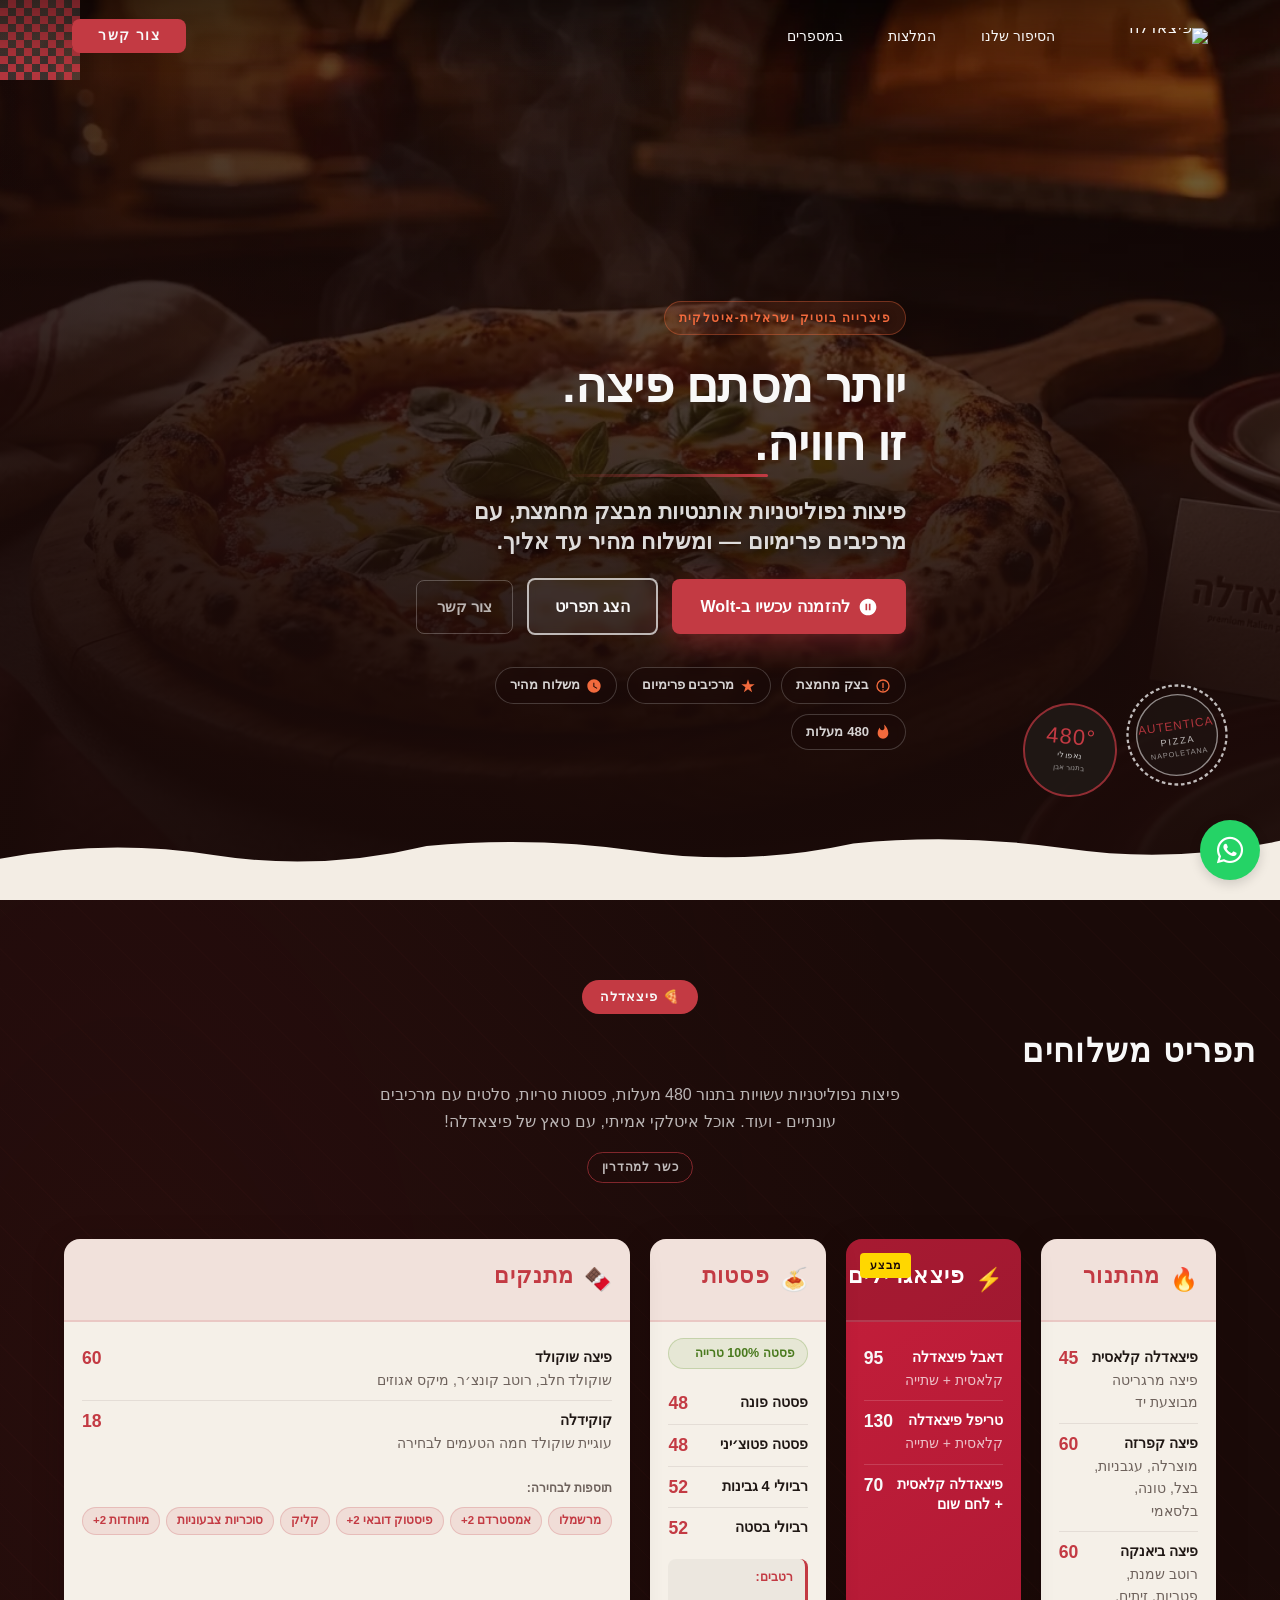
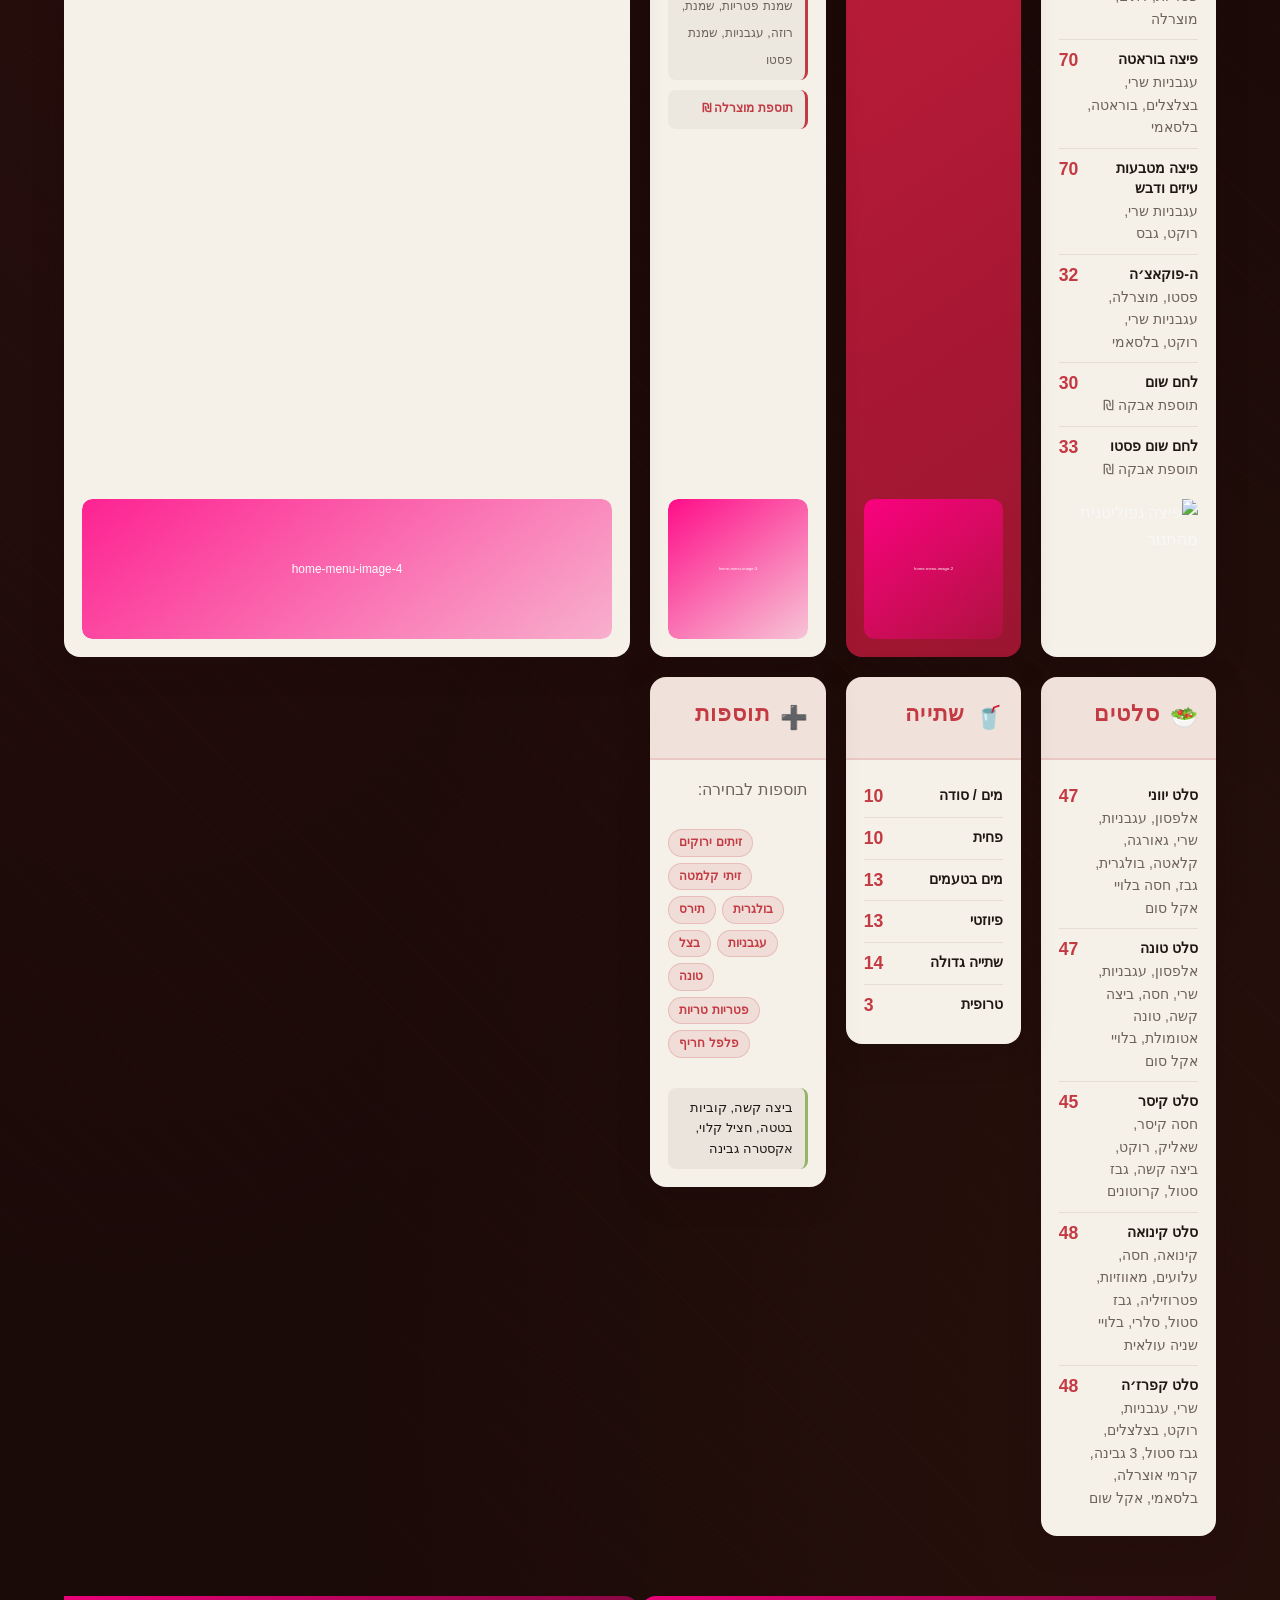
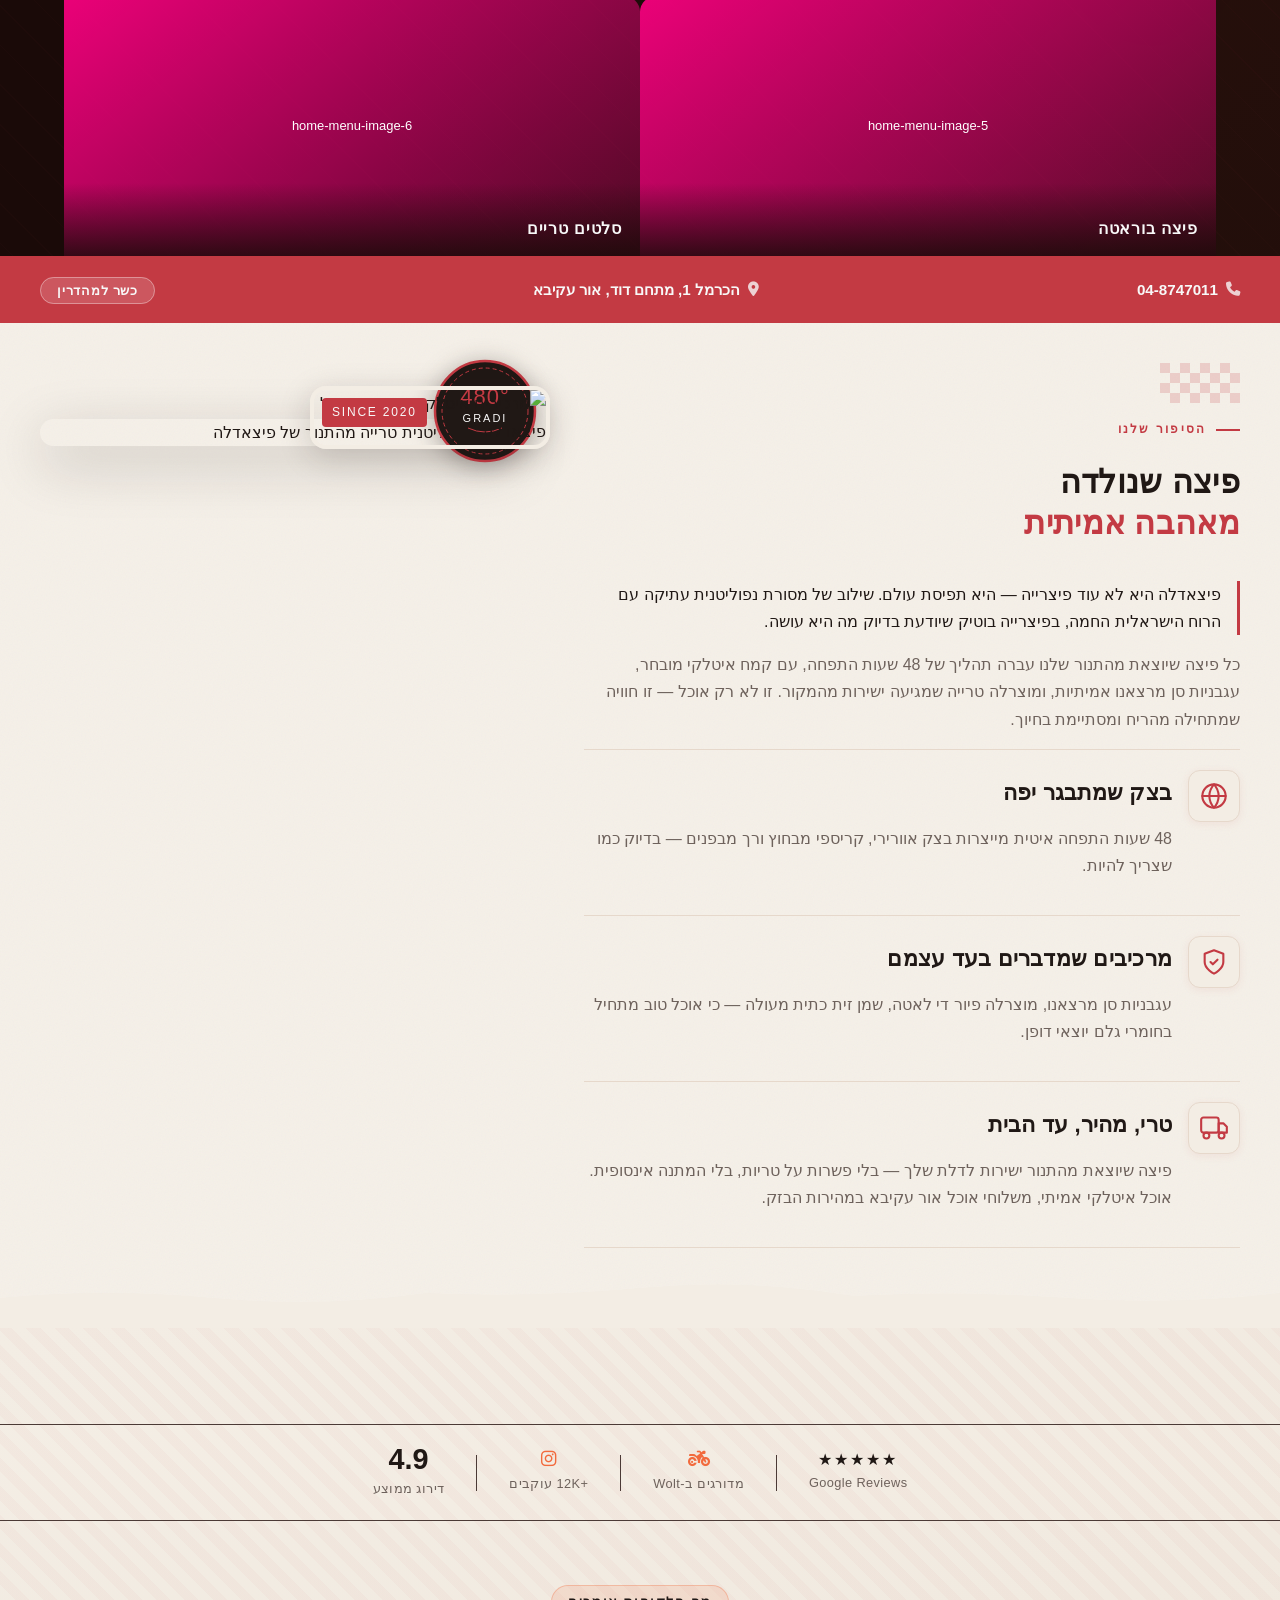
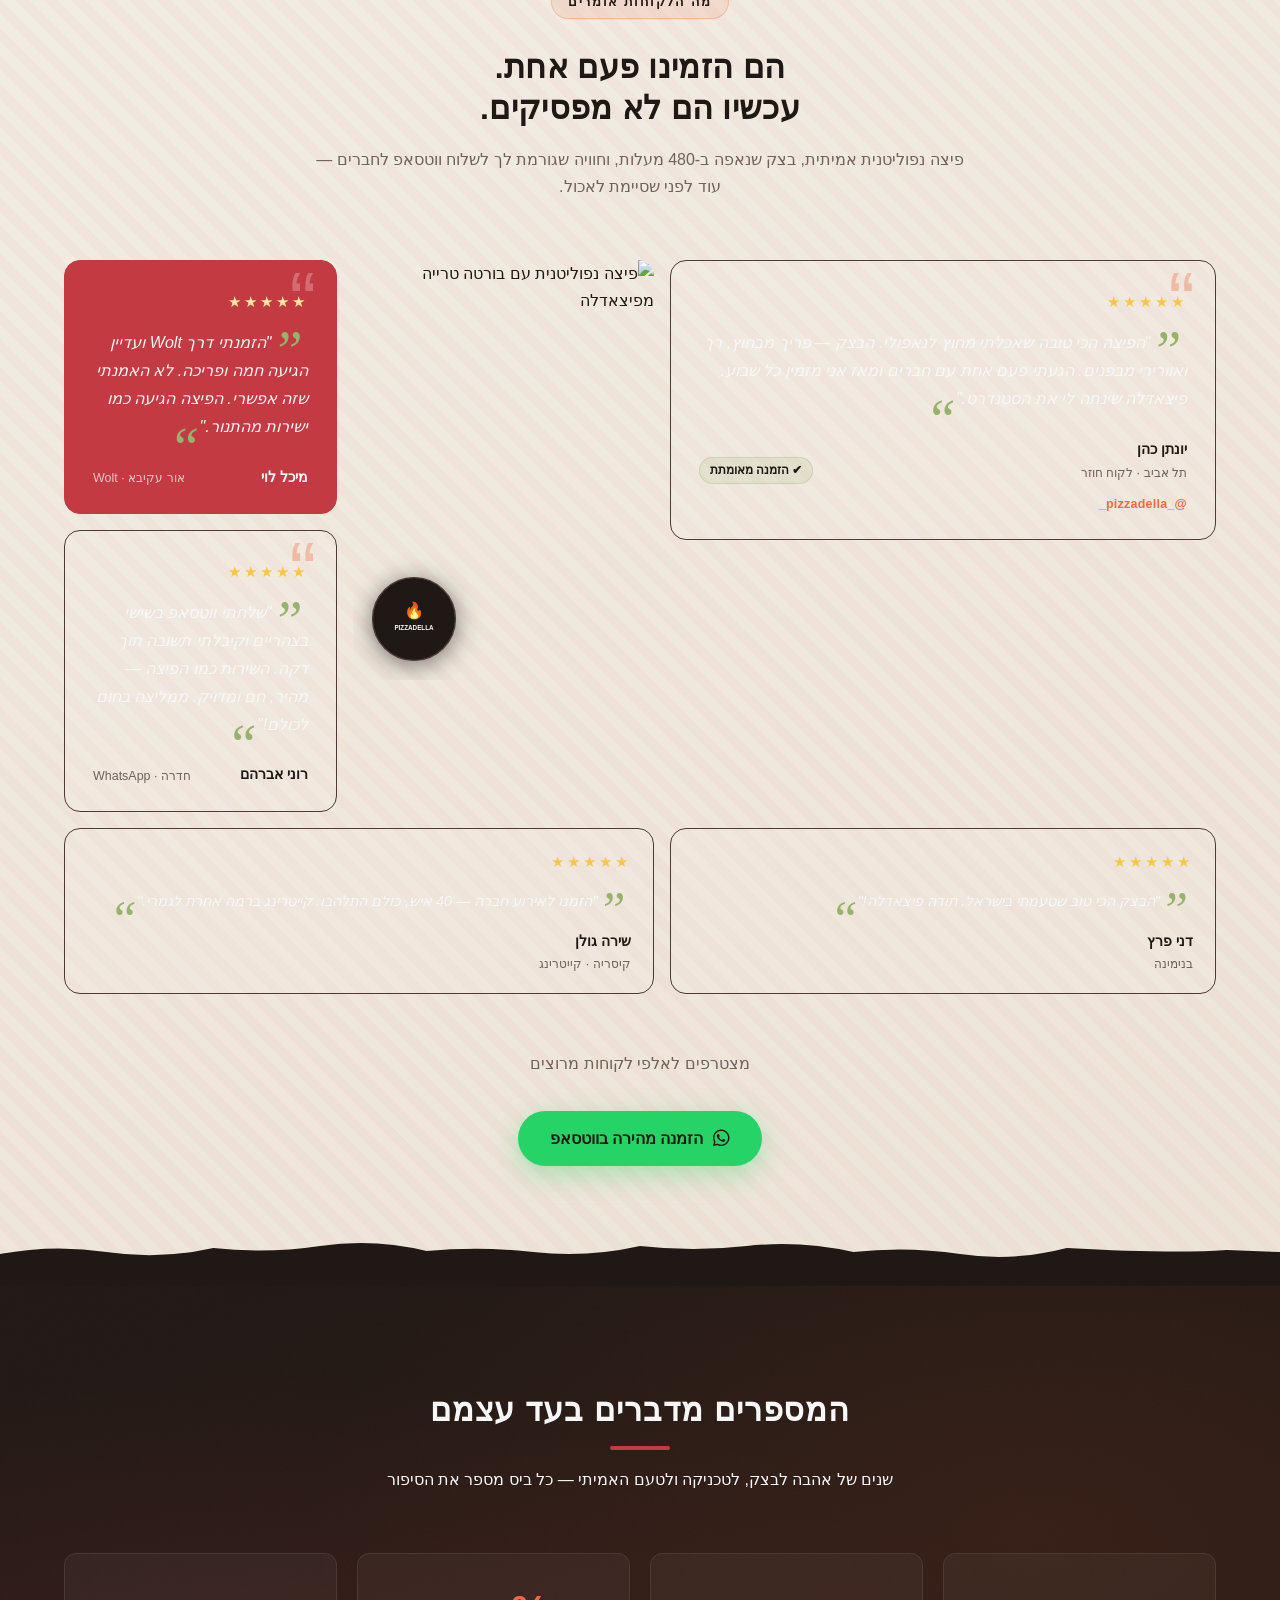
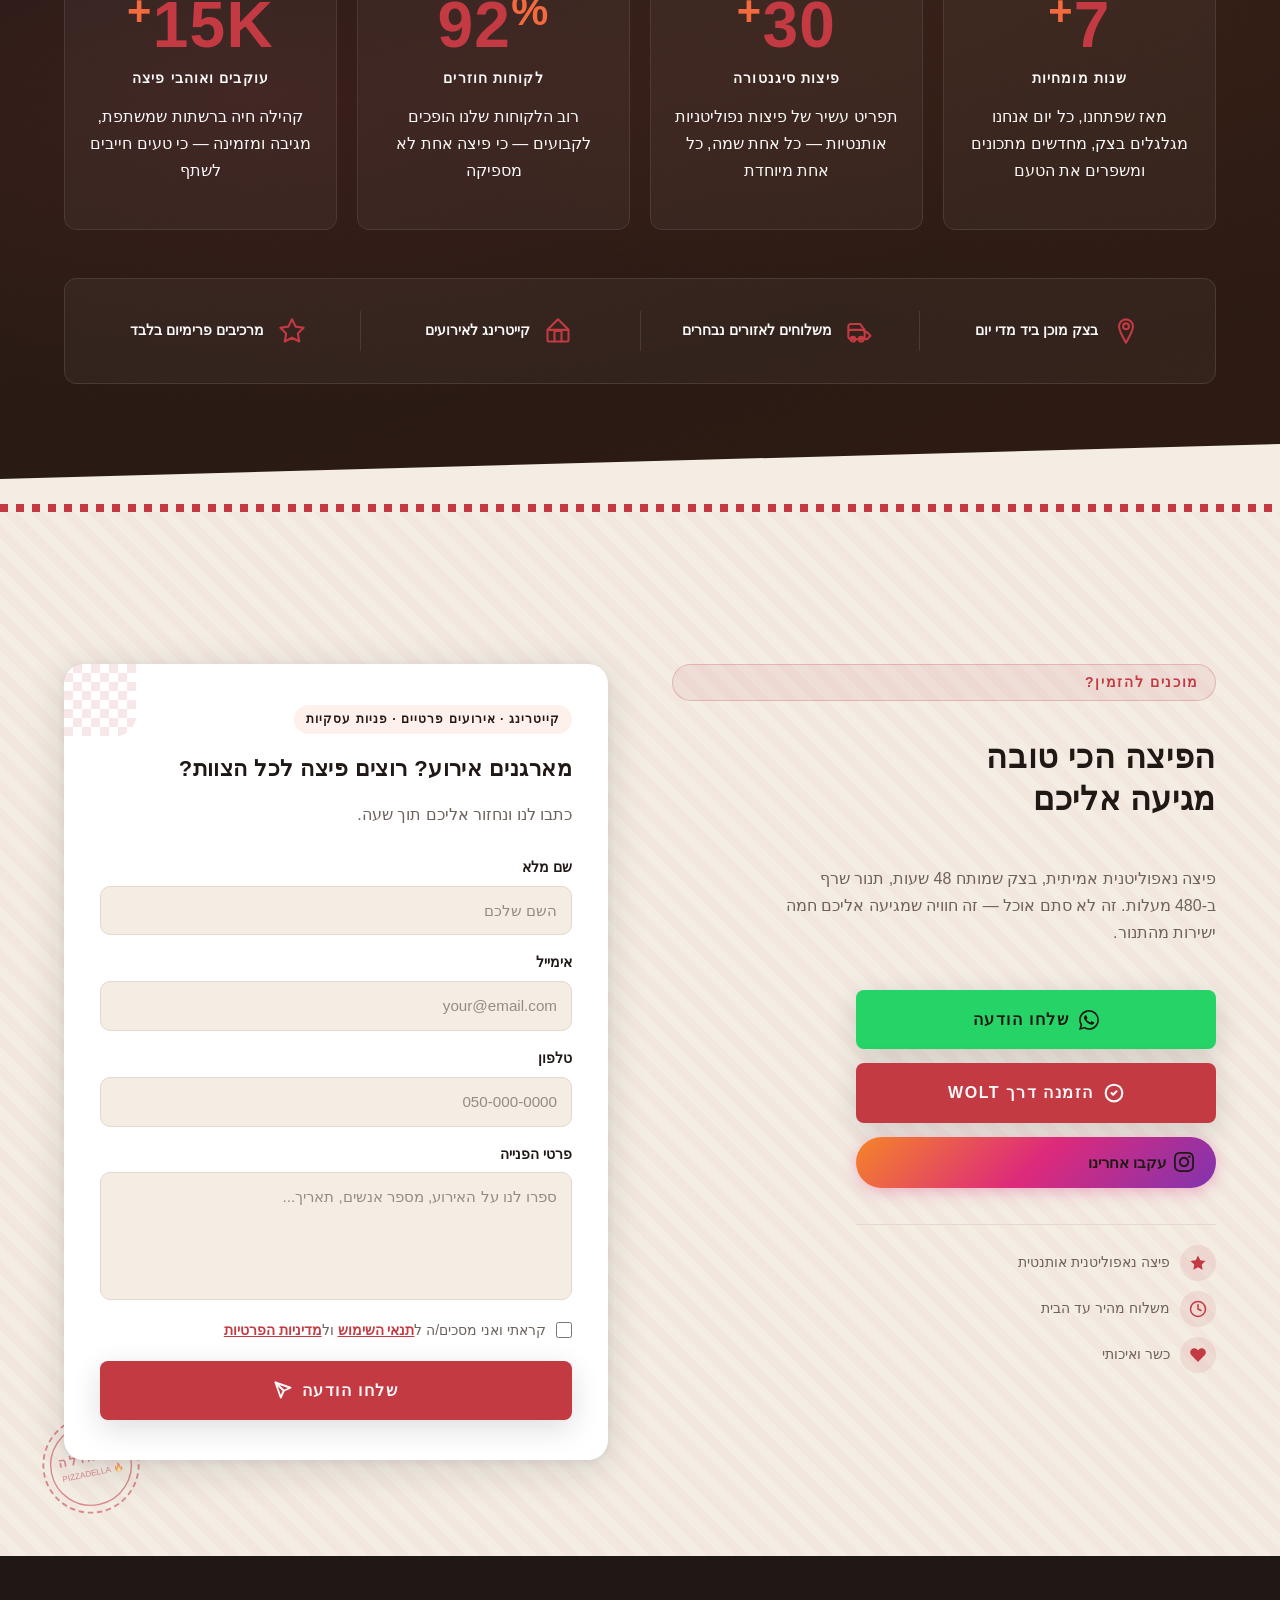
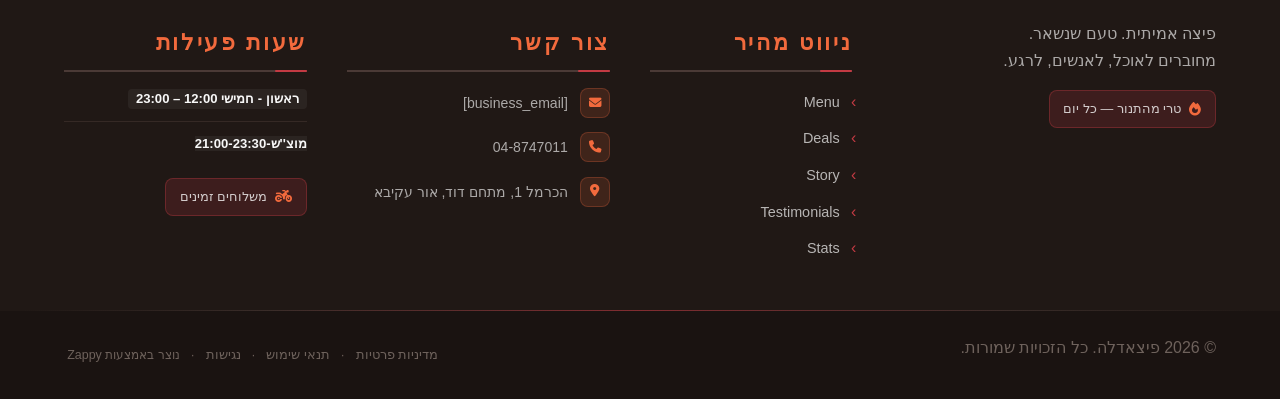
